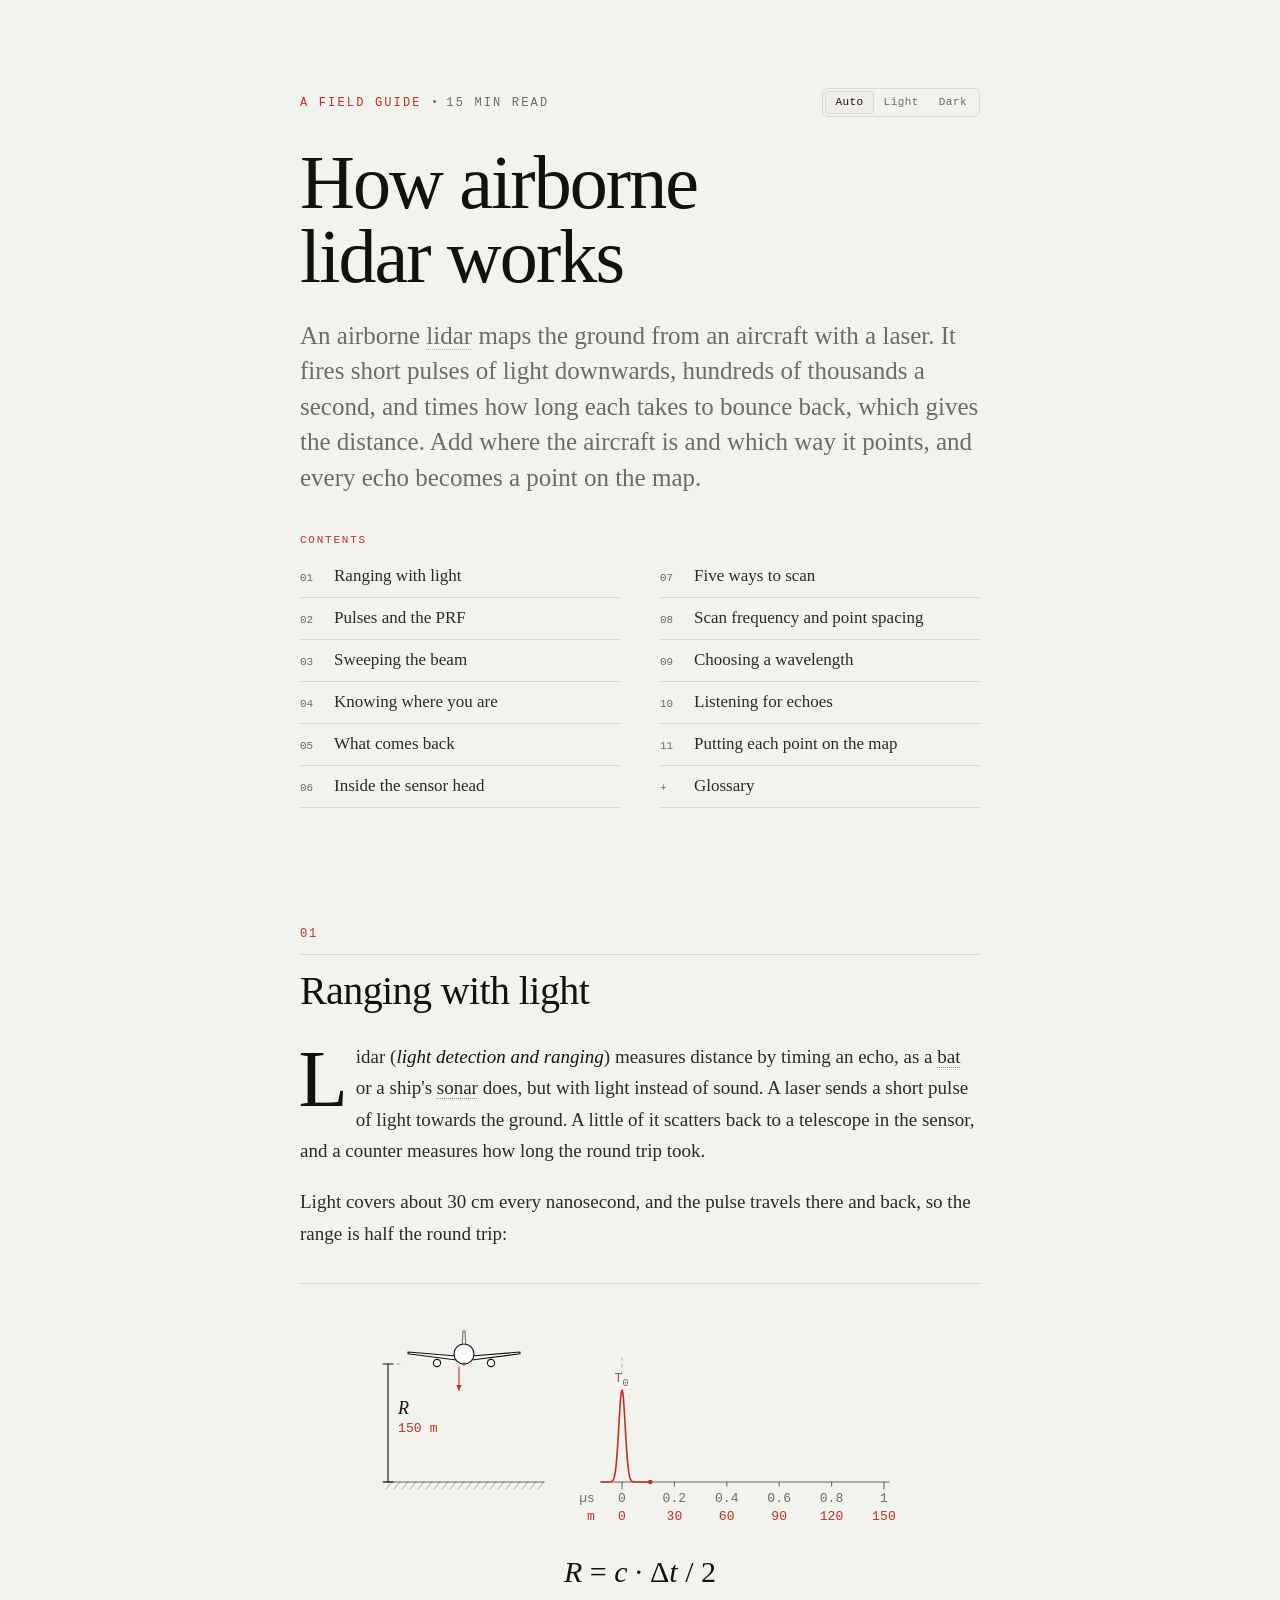
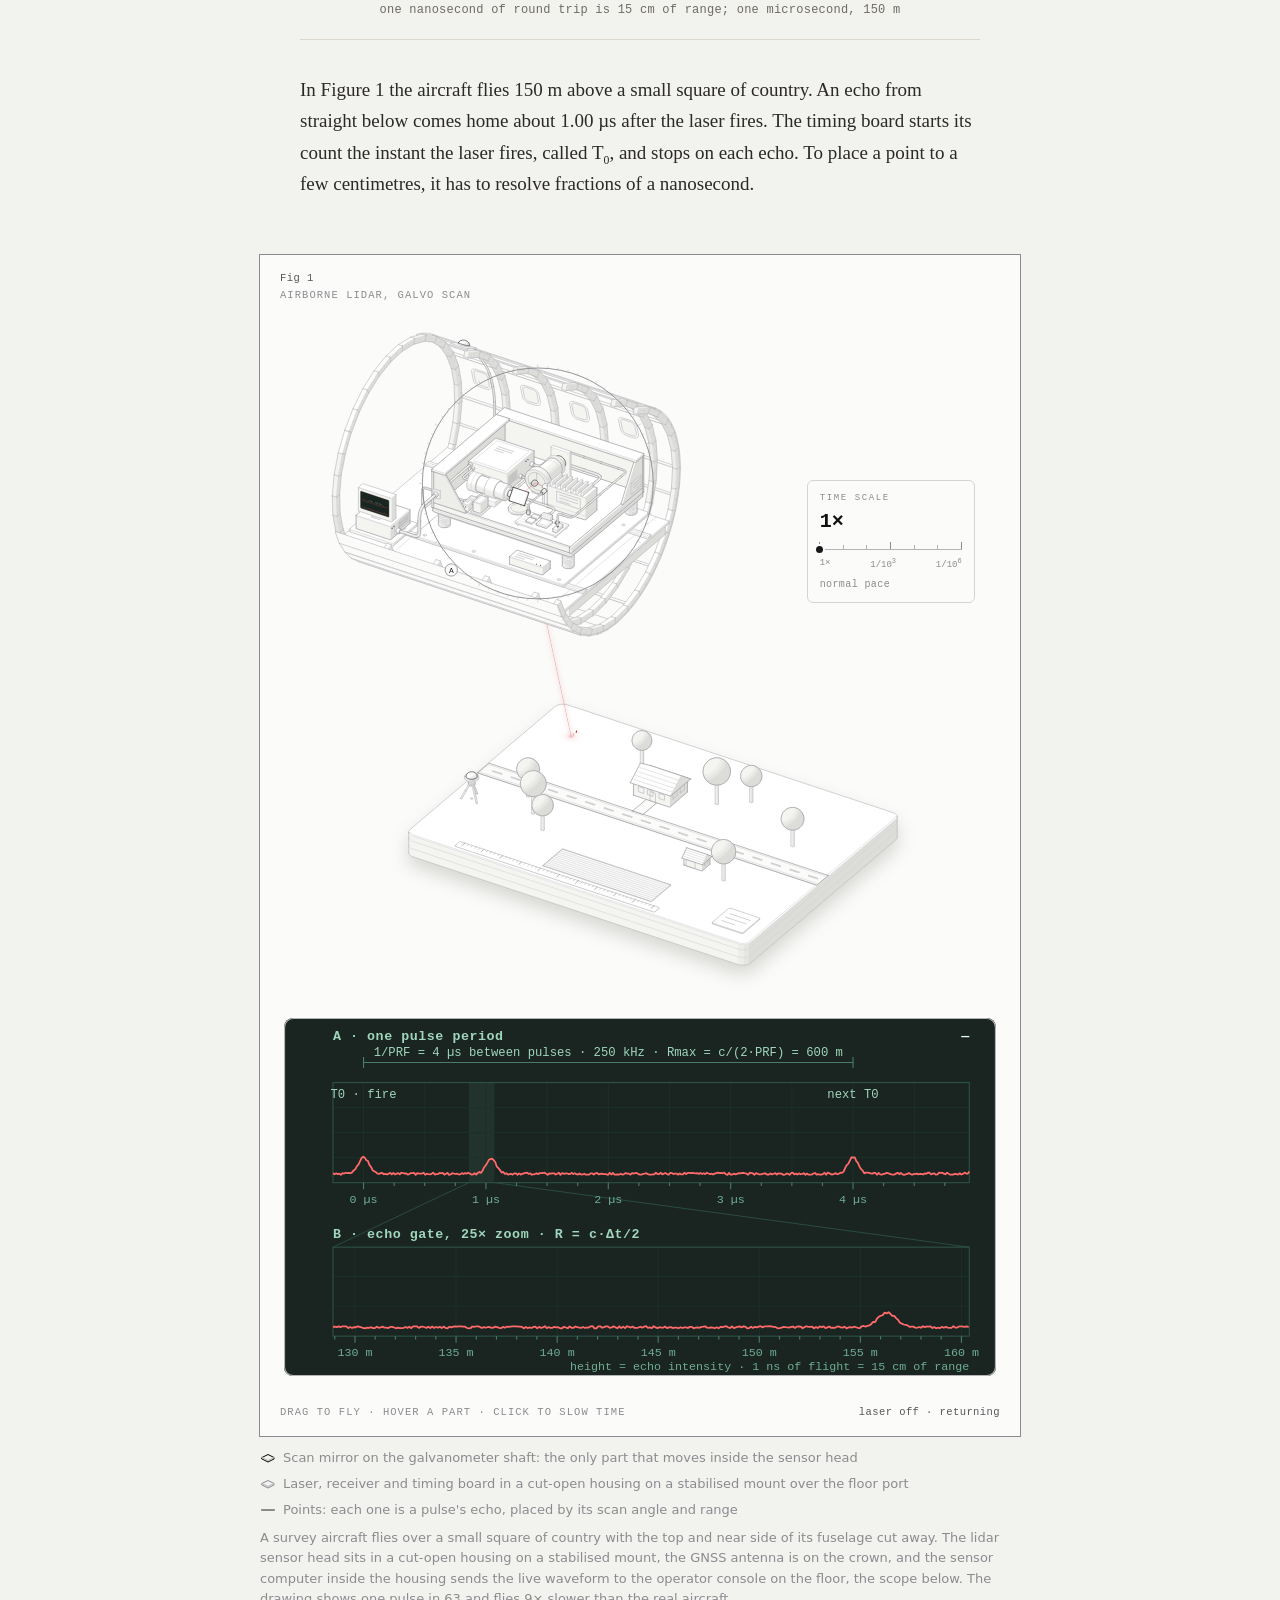
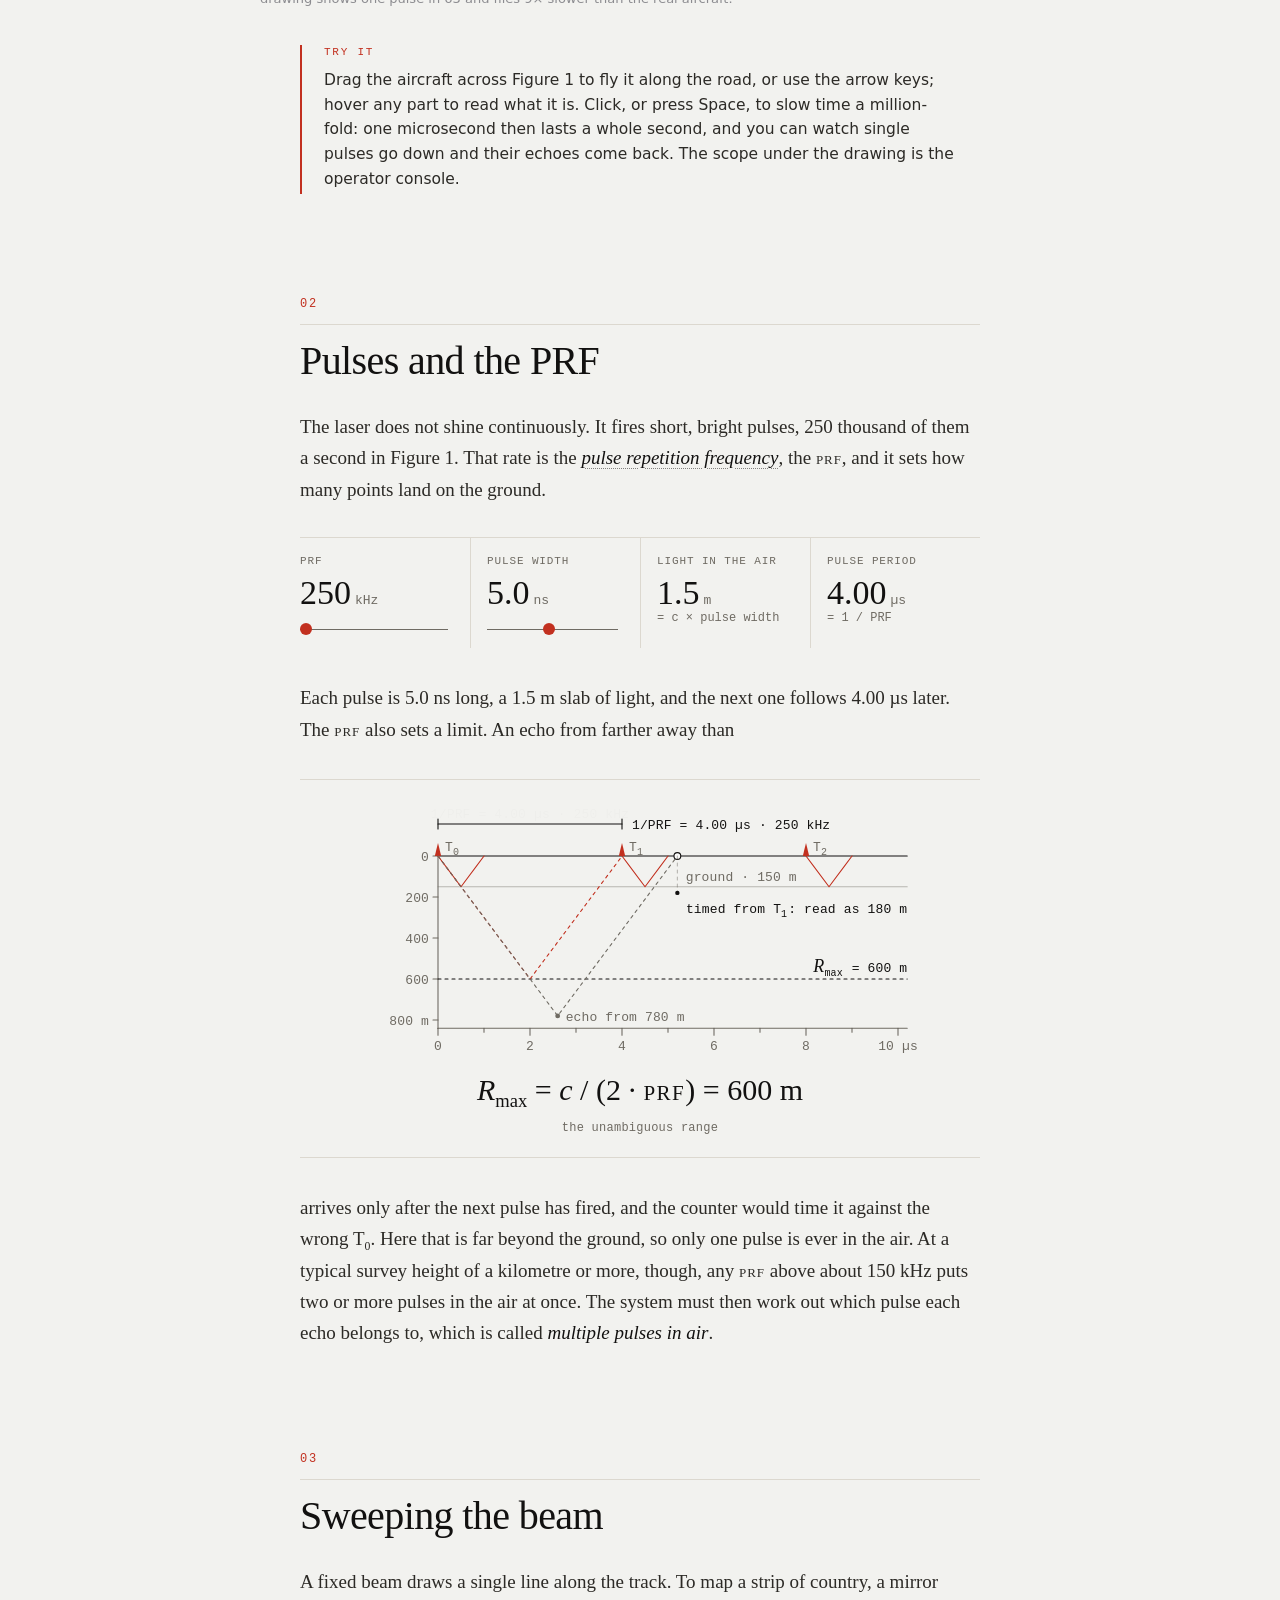
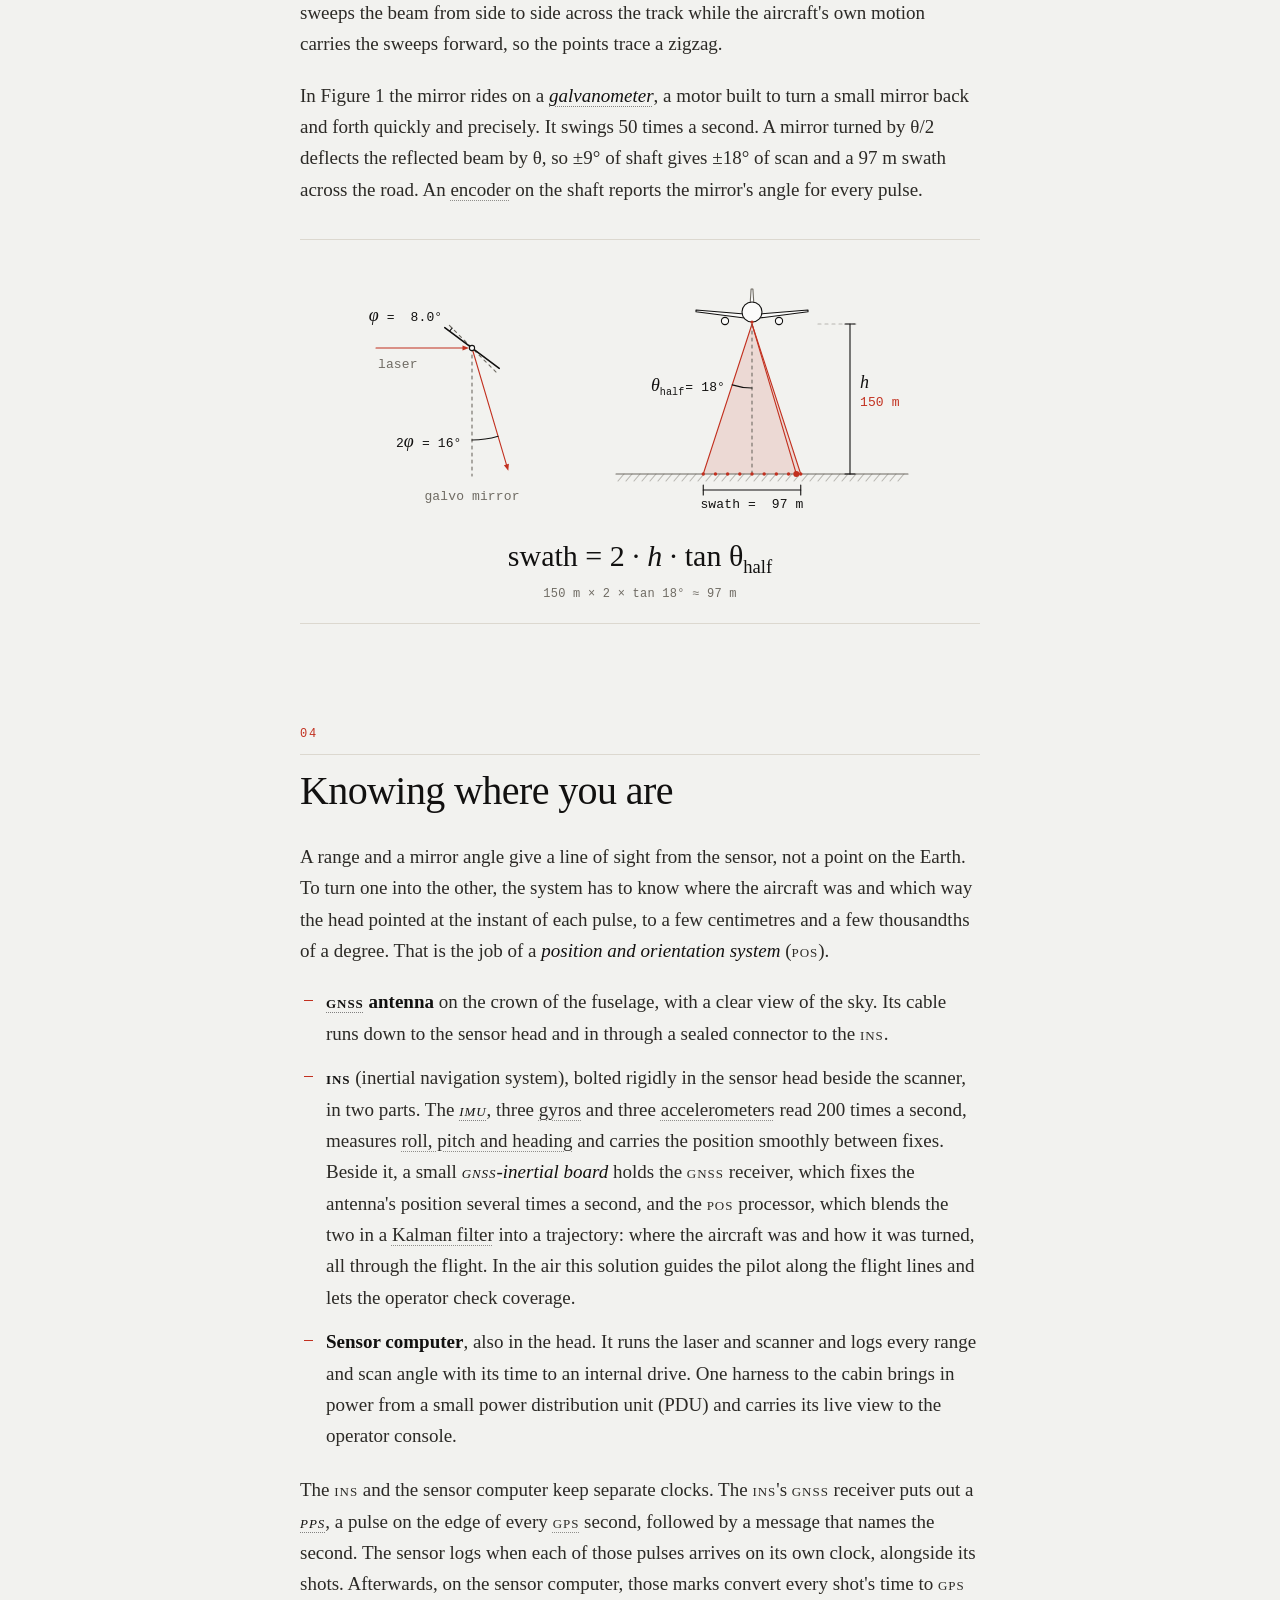
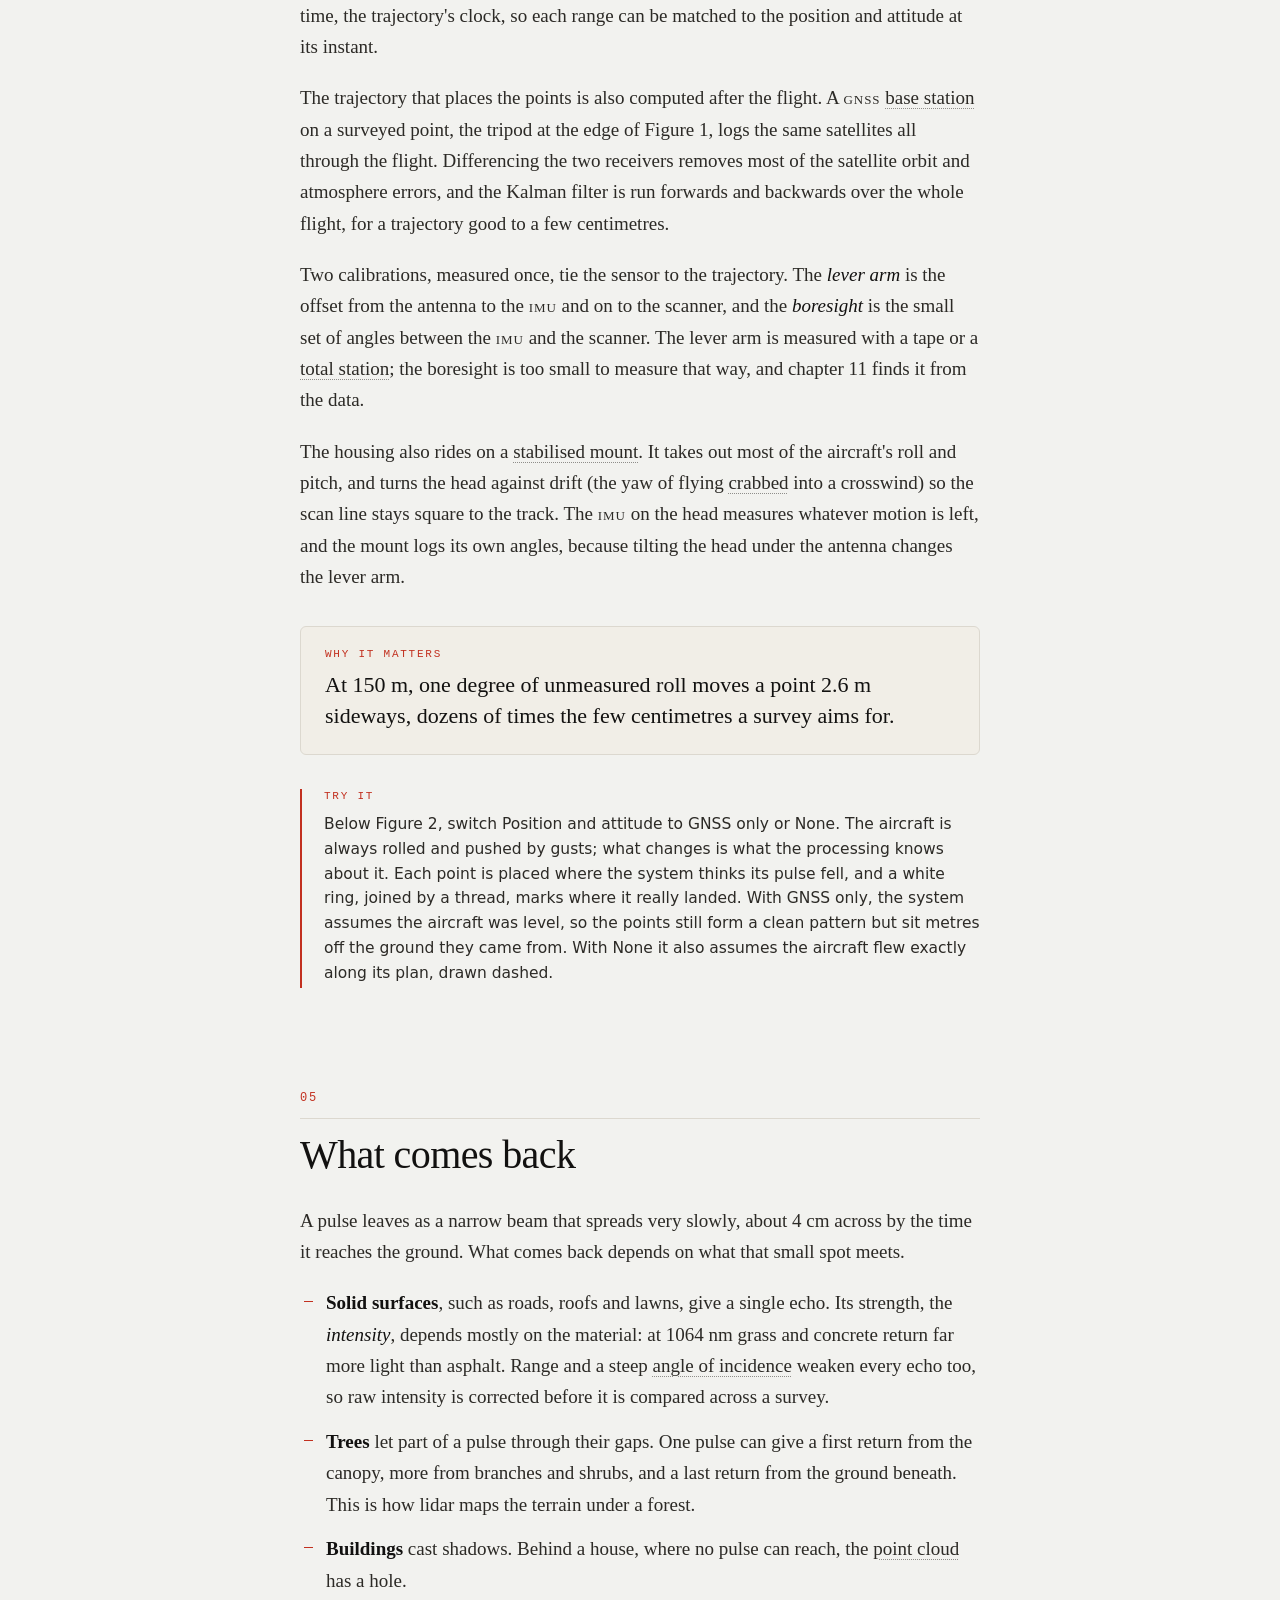
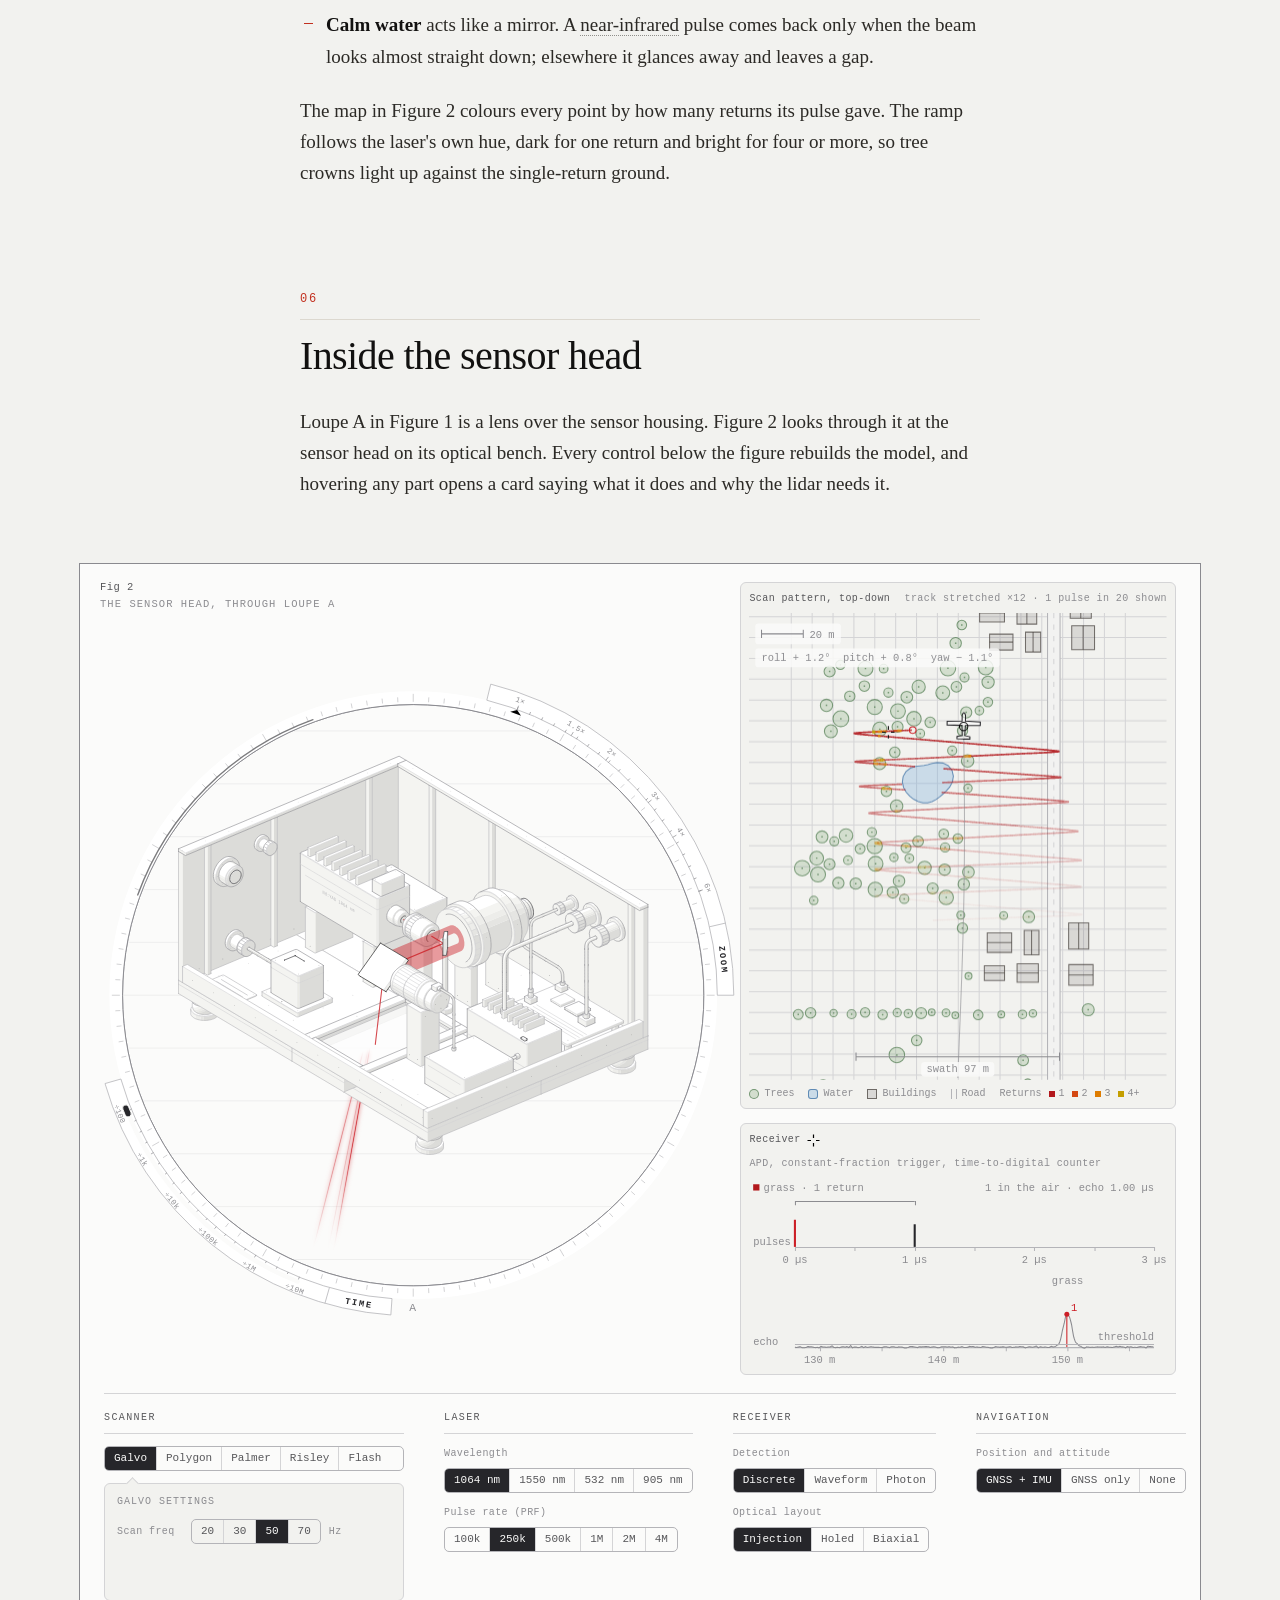
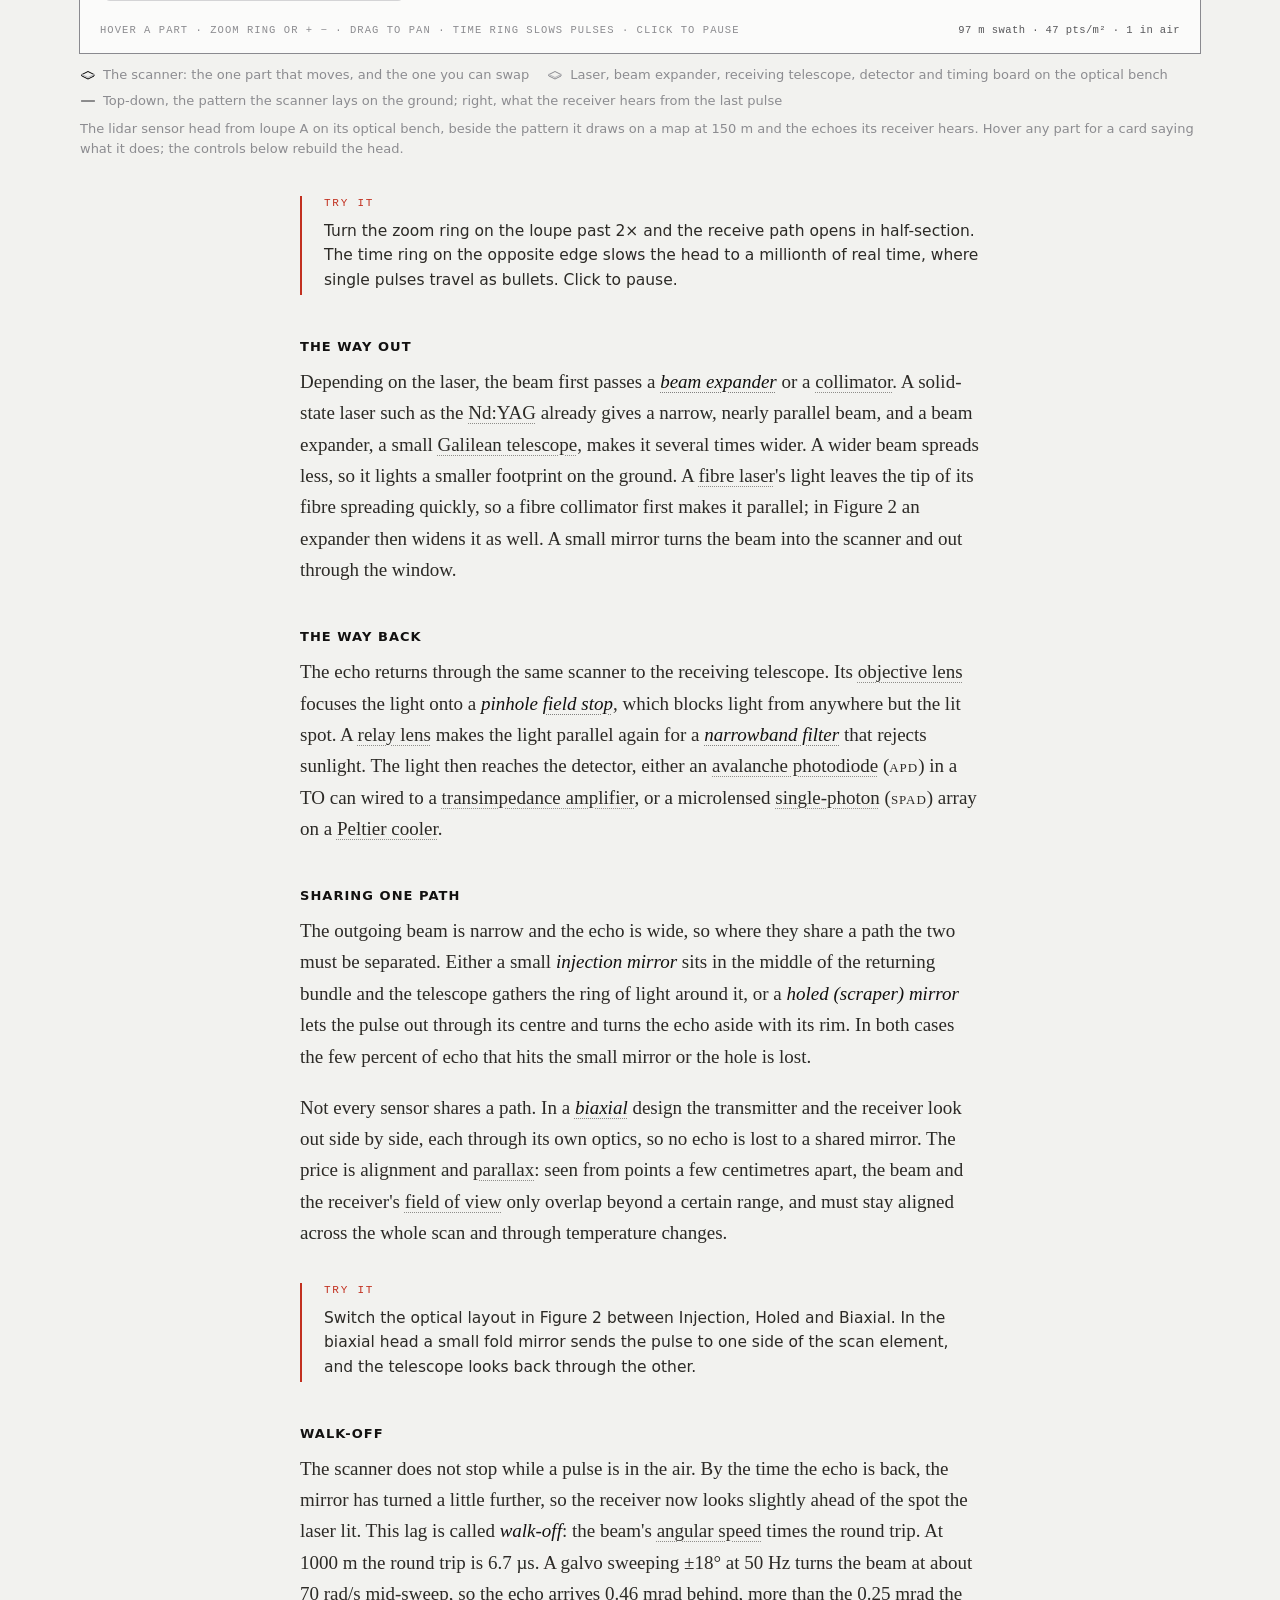
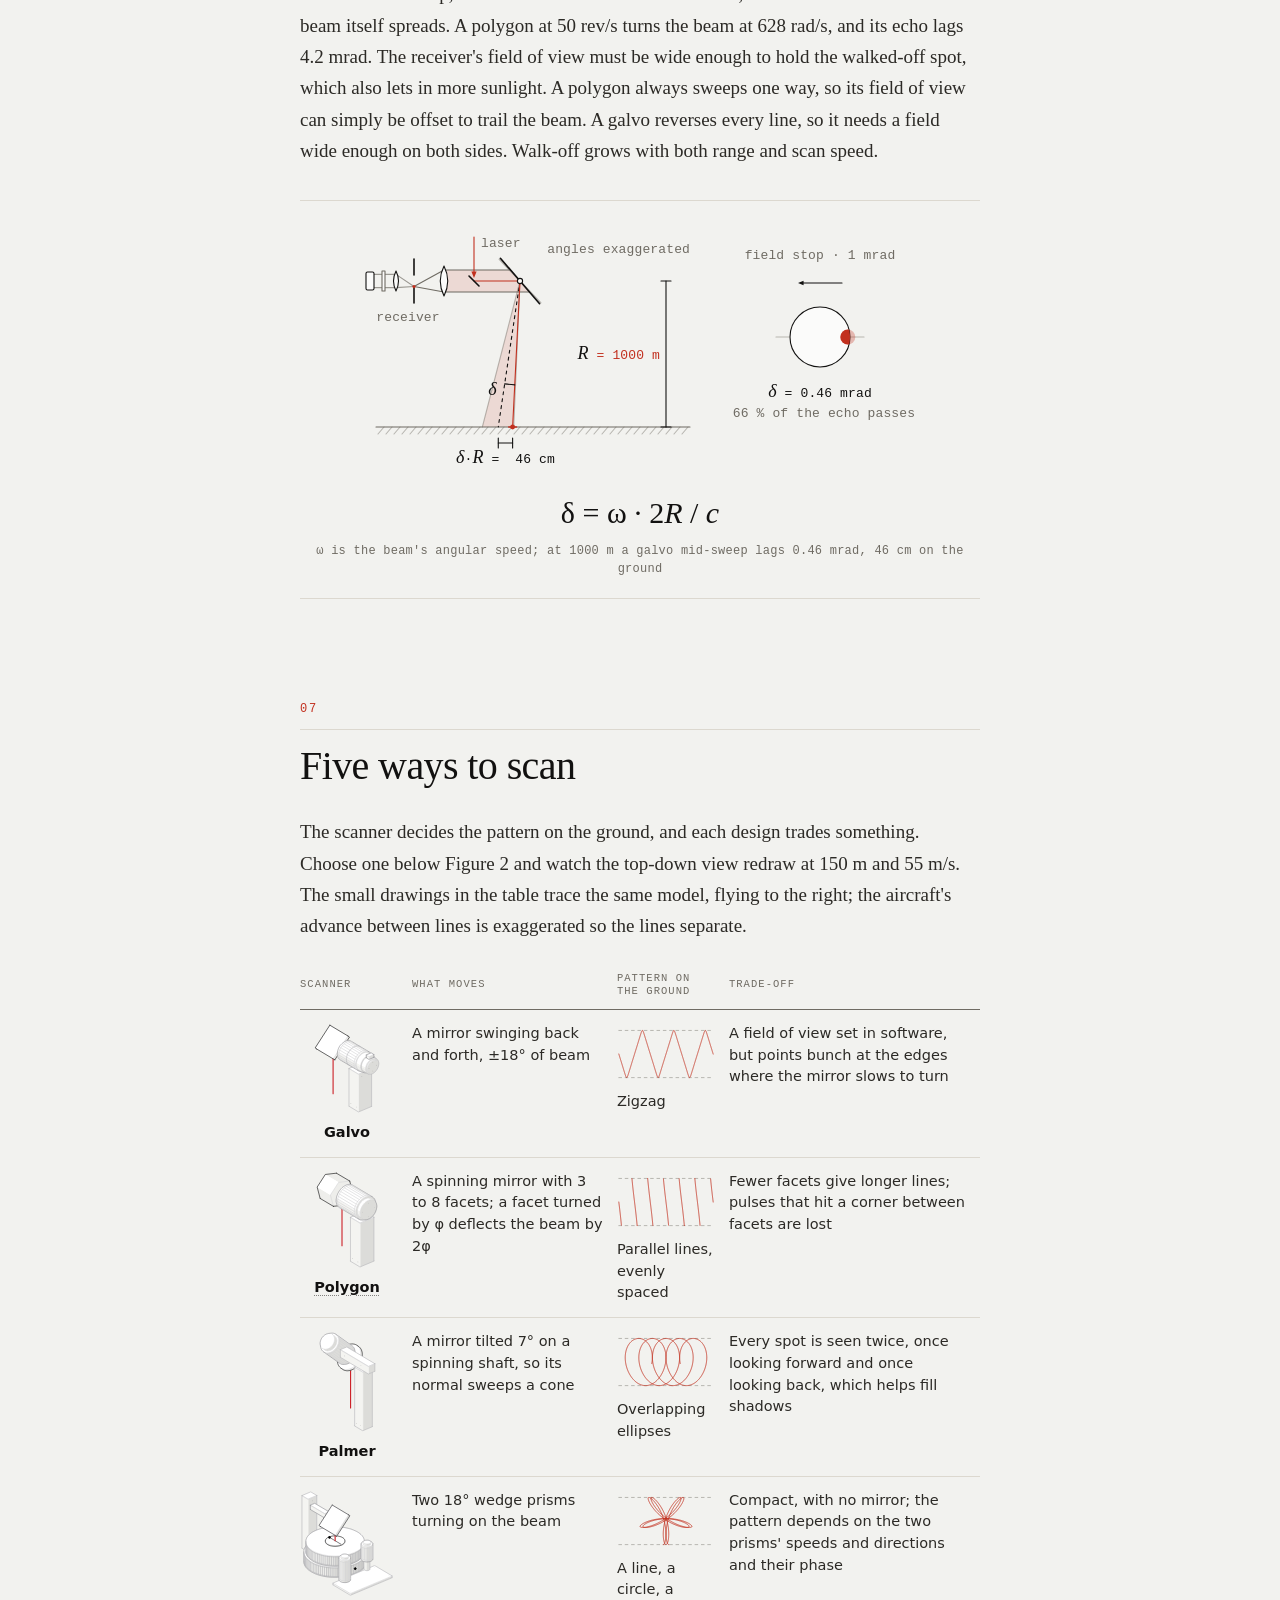
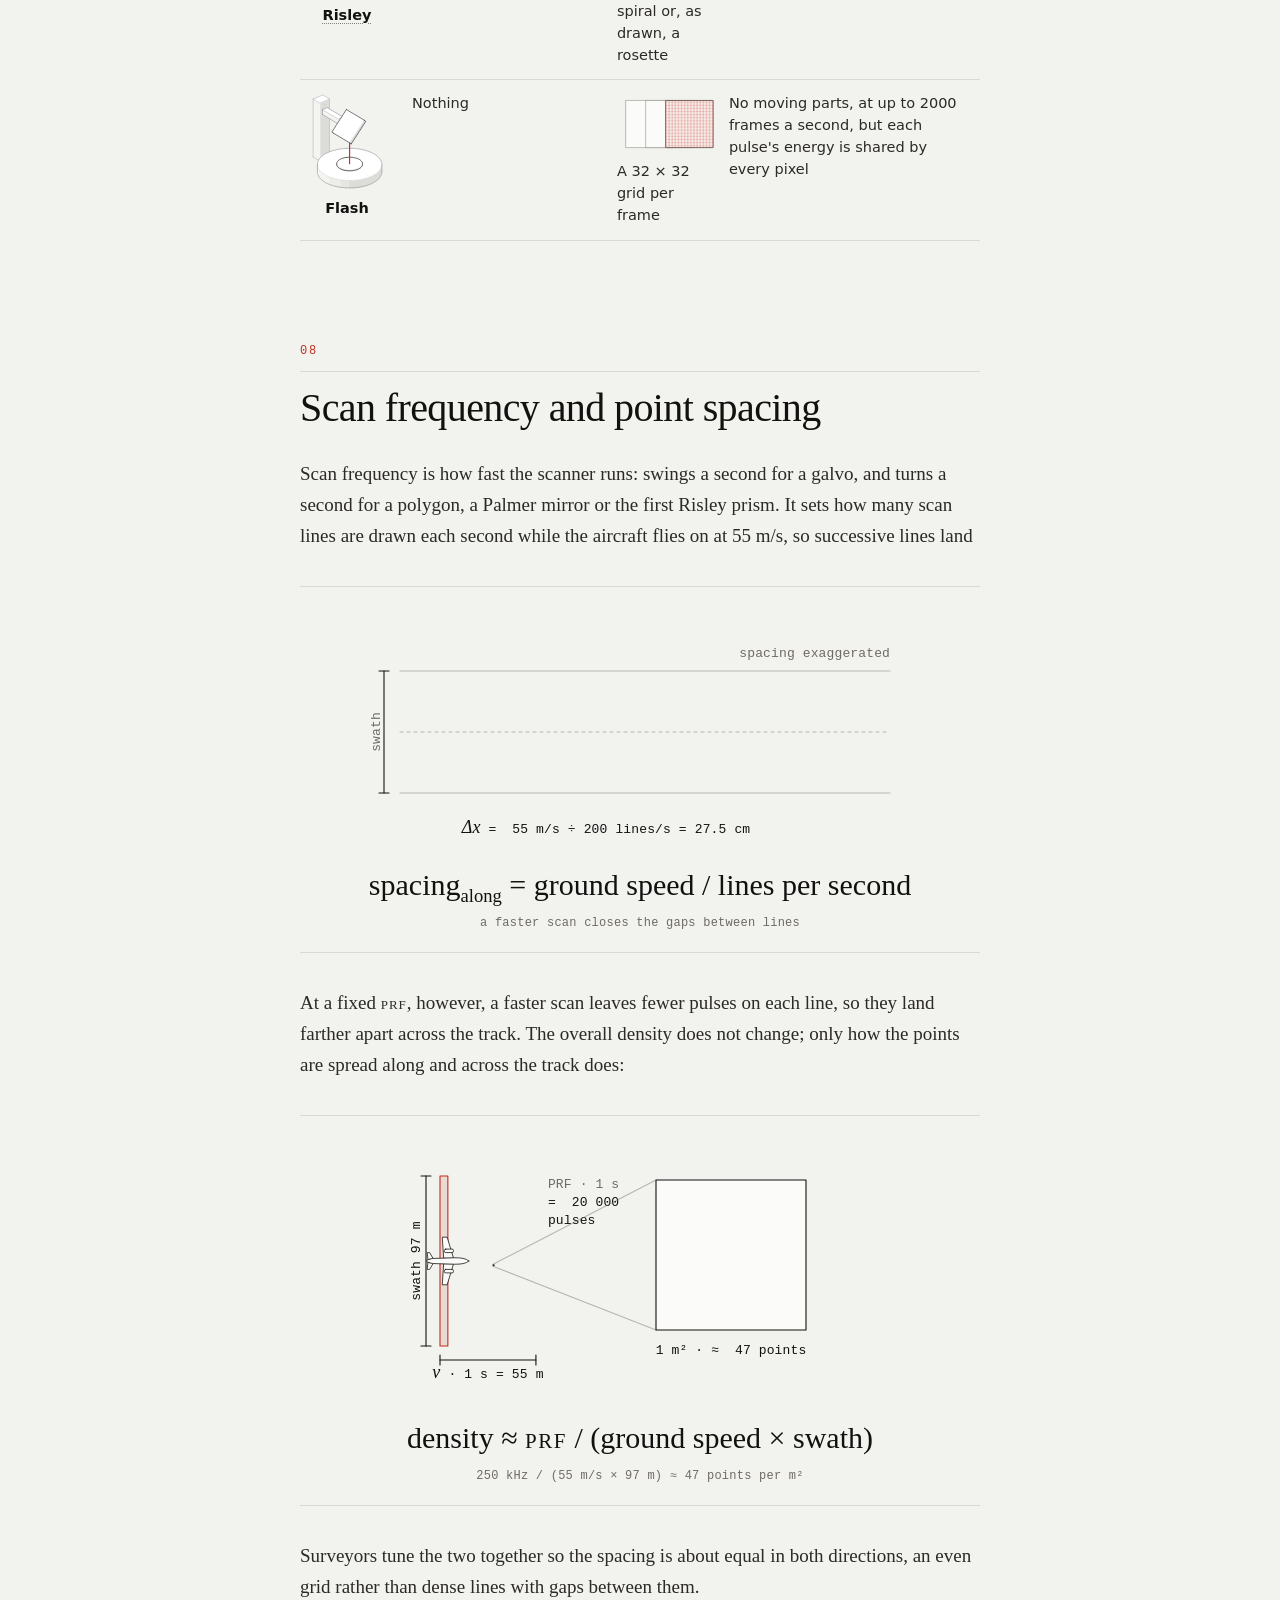
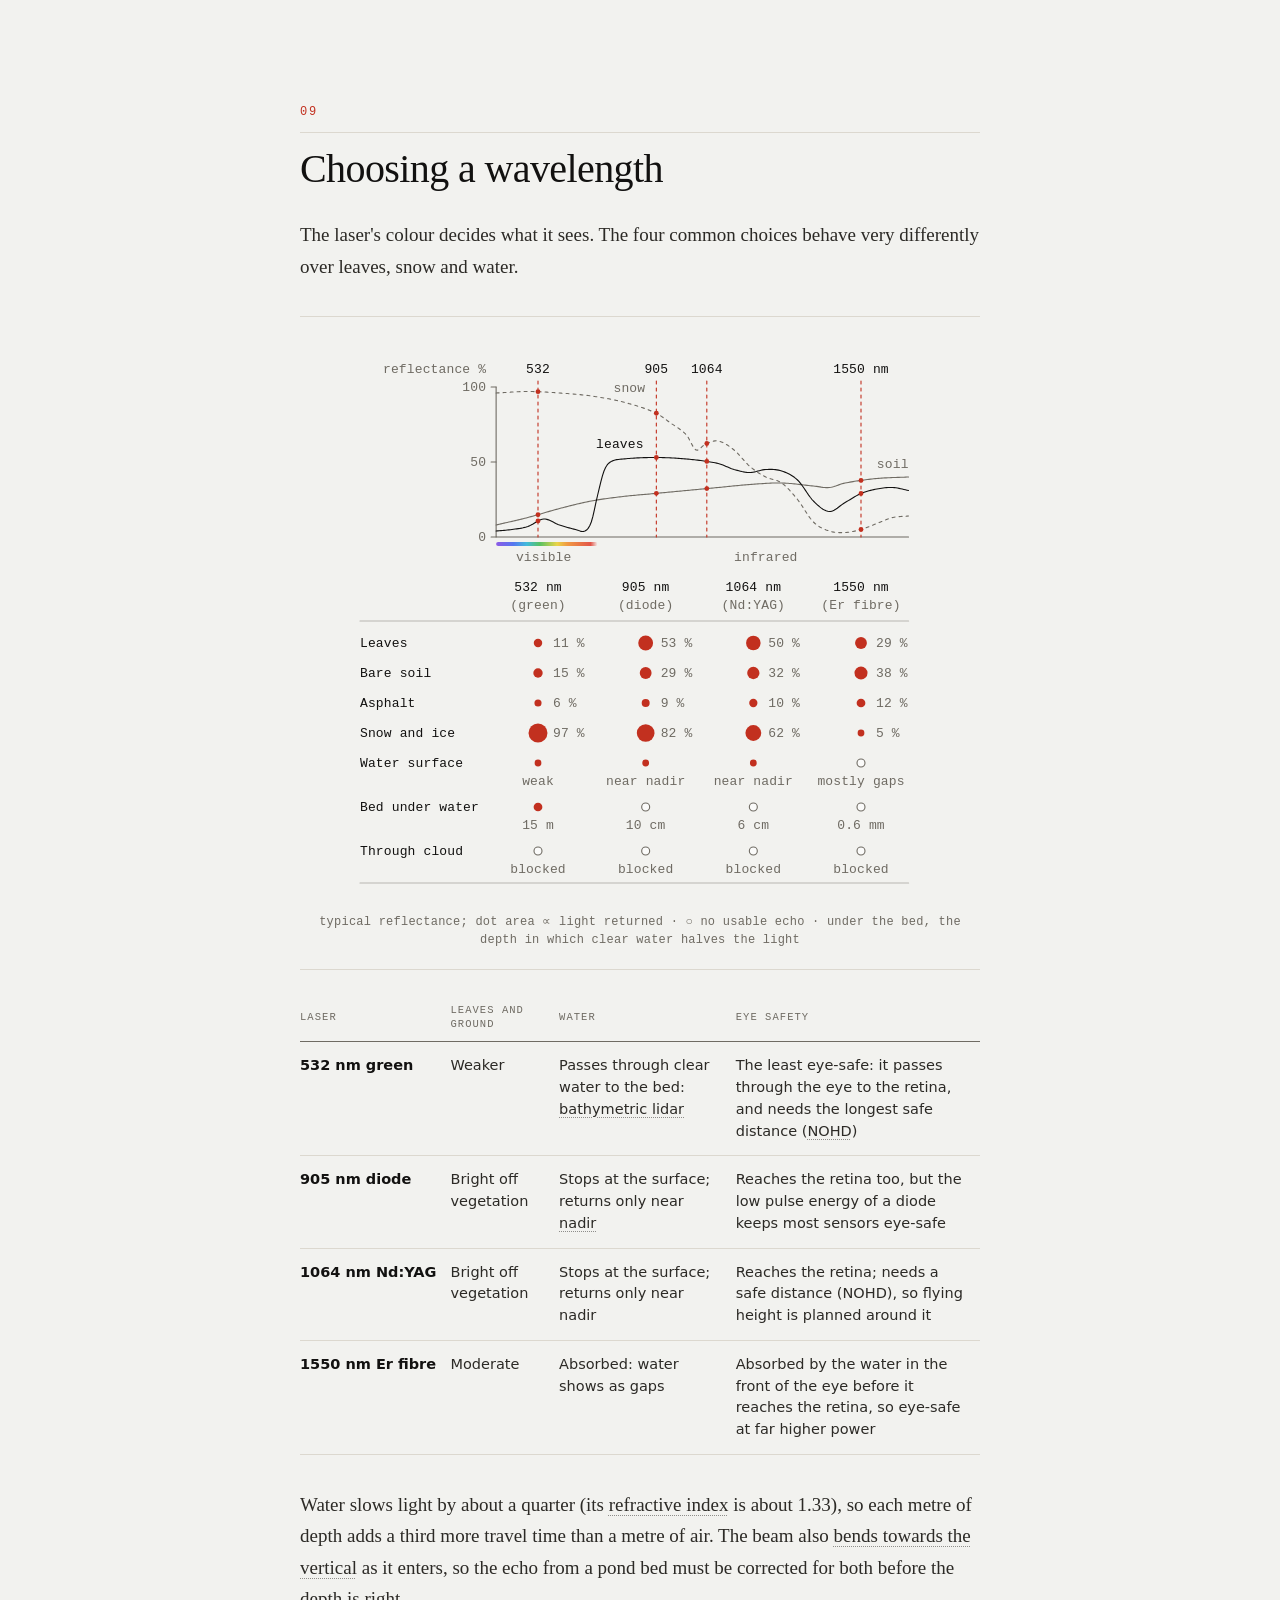
==== lidar.html @ 3643b639 "Align read time to the kicker baseline Co-authored-by: Copilot App <223556219+Copilot@users.noreply." ====
<!doctype html><html lang="en"><head><meta charset="utf-8"><meta name="viewport" content="width=device-width, initial-scale=1"><title>How airborne lidar works: a field guide</title><style>
.iso{
  --anatomy-page:#0b0b0b;--anatomy-card:#131313;--anatomy-text:#a3a3a3;--anatomy-strong:#e6e6e6;--anatomy-muted:#6e6e6e;
  --anatomy-paper:#131313;--anatomy-face:#1b1b1b;--anatomy-top:#1c1c1c;
  --anatomy-shade-0:#0f0f0f;--anatomy-shade-1:#121212;--anatomy-shade-2:#151515;--anatomy-shade-3:#181818;
  --anatomy-lit-top:#262626;--anatomy-lit-shade:#1d1d1d;
  --anatomy-hi:#d4d4d4;--anatomy-mid:#6a6a6a;--anatomy-lo:#3e3e3e;--anatomy-faint:#2a2a2a;--anatomy-lit:#ffffff;
  --anatomy-halo:#050505;--anatomy-halo-opacity:.9;--anatomy-dot:#e6e6e6;
  --anatomy-red:#ff6b6b;--anatomy-green:#6be0a0;--anatomy-blue:#6b9bff;
  --anatomy-weight:.6px;--anatomy-ease:cubic-bezier(.32,.72,0,1);
  --anatomy-mono:ui-monospace,"SF Mono",Menlo,Consolas,monospace;
  --anatomy-lift:inset 0 1px 0 0 #ffffff0a,inset 0 0 0 1px #ffffff06,0 0 0 1px #00000026,0 1px 1px -.5px #00000014,0 3px 3px -1.5px #00000014,0 6px 6px -3px #00000014,0 12px 12px -6px #00000014;
}
.iso[data-theme="light"]{
  --anatomy-page:#f2f2ef;--anatomy-card:#fbfbfa;--anatomy-text:#57575a;--anatomy-strong:#18181a;--anatomy-muted:#8c8c90;
  --anatomy-paper:#fbfbfa;--anatomy-face:#ffffff;--anatomy-top:#ffffff;
  --anatomy-shade-0:#dcdcd9;--anatomy-shade-1:#e5e5e2;--anatomy-shade-2:#ededea;--anatomy-shade-3:#f4f4f1;
  --anatomy-lit-top:#ffffff;--anatomy-lit-shade:#eeeeeb;
  --anatomy-hi:#26262a;--anatomy-mid:#8a8a8f;--anatomy-lo:#b4b4b8;--anatomy-faint:#d4d4d6;--anatomy-lit:#000000;
  --anatomy-halo:#8a8a80;--anatomy-halo-opacity:.32;--anatomy-dot:#3a3a3e;
  --anatomy-red:#e5484d;--anatomy-green:#30a46c;--anatomy-blue:#3e63dd;
  --anatomy-lift:inset 0 1px 0 0 #ffffff,0 0 0 1px #0000000f,0 1px 1px -.5px #0000000a,0 3px 3px -1.5px #0000000a,0 6px 6px -3px #0000000a,0 12px 12px -6px #0000000a;
}
.iso-svg{display:block;width:100%;height:auto;overflow:visible}
.iso-svg path,.iso-svg circle{vector-effect:non-scaling-stroke}
.iso-fill{fill:var(--anatomy-paper);stroke:none}
.iso-solid[data-lit]>.iso-fill{fill:var(--anatomy-face)}
.iso-shade,.iso-top{stroke:none}
.iso-shade[data-shade="0"]{fill:var(--anatomy-shade-0)}
.iso-shade[data-shade="1"]{fill:var(--anatomy-shade-1)}
.iso-shade[data-shade="2"]{fill:var(--anatomy-shade-2)}
.iso-shade[data-shade="3"]{fill:var(--anatomy-shade-3)}
.iso-top{fill:var(--anatomy-top)}
.iso-solid[data-lit]>.iso-top{fill:var(--anatomy-lit-top)}
.iso-solid[data-lit]>.iso-shade{fill:var(--anatomy-lit-shade)}
.iso-solid[data-seamless]>.iso-shade,.iso-solid[data-seamless]>.iso-top{stroke-width:.4;stroke-linejoin:round}
.iso-solid[data-seamless]>.iso-shade[data-shade="0"]{stroke:var(--anatomy-shade-0)}
.iso-solid[data-seamless]>.iso-shade[data-shade="1"]{stroke:var(--anatomy-shade-1)}
.iso-solid[data-seamless]>.iso-shade[data-shade="2"]{stroke:var(--anatomy-shade-2)}
.iso-solid[data-seamless]>.iso-shade[data-shade="3"]{stroke:var(--anatomy-shade-3)}
.iso-solid[data-seamless]>.iso-top{stroke:var(--anatomy-top)}
.iso-solid[data-seamless][data-lit]>.iso-top{stroke:var(--anatomy-lit-top)}
.iso-solid[data-seamless][data-lit]>.iso-shade{stroke:var(--anatomy-lit-shade)}
.iso-solid[data-lit]>.iso-edge{stroke:var(--anatomy-lit)}
.iso-halo{fill:var(--anatomy-halo);stroke:none;filter:blur(9px);opacity:var(--anatomy-halo-opacity);transform:translateY(3px)}
.iso-line{fill:none;stroke:var(--anatomy-lo);stroke-width:var(--anatomy-weight);stroke-linecap:round;stroke-linejoin:round}
.iso-line[data-tone="hi"]{stroke:var(--anatomy-hi)}
.iso-line[data-tone="mid"]{stroke:var(--anatomy-mid)}
.iso-line[data-tone="lo"]{stroke:var(--anatomy-lo)}
.iso-line[data-tone="faint"]{stroke:var(--anatomy-faint)}
.iso-line[data-tone="lit"]{stroke:var(--anatomy-lit)}
.iso-line[data-tone="red"]{stroke:var(--anatomy-red)}
.iso-line[data-tone="green"]{stroke:var(--anatomy-green)}
.iso-line[data-tone="blue"]{stroke:var(--anatomy-blue)}
.iso-line[data-dotted]{stroke-dasharray:.01 3.5;stroke-width:1}
.iso-line[data-dashed]{stroke-dasharray:3 3}
.iso-line[data-flow]{stroke-dasharray:2 6}
.iso-wire-end{fill:var(--anatomy-paper);stroke:var(--anatomy-lo);stroke-width:var(--anatomy-weight)}
.iso-wire[data-tone="hi"] .iso-wire-end{stroke:var(--anatomy-hi)}
.iso-wire[data-tone="mid"] .iso-wire-end{stroke:var(--anatomy-mid)}
.iso-wire[data-tone="faint"] .iso-wire-end{stroke:var(--anatomy-faint)}
.iso-wire[data-tone="lit"] .iso-wire-end{stroke:var(--anatomy-lit)}
.iso-dots circle{fill:var(--anatomy-dot);stroke:none;opacity:.32}
.iso-dots[data-tone="hi"] circle{opacity:.85}
.iso-dots[data-tone="mid"] circle{opacity:.45}
.iso-dots[data-tone="lo"] circle{opacity:.22}
.iso-dots[data-tone="faint"] circle{opacity:.12}
.iso-face-text{fill:var(--anatomy-mid);font-family:var(--anatomy-mono);letter-spacing:.04em}
.iso-face-text[data-tone="hi"]{fill:var(--anatomy-hi)}
.iso-face-text[data-tone="lo"]{fill:var(--anatomy-lo)}
.iso-face-text[data-tone="faint"]{fill:var(--anatomy-faint)}
.tb-body{fill:var(--anatomy-shade-2);stroke:none}
.tb-shine{fill:var(--anatomy-top);stroke:none}
.tb-shade{fill:var(--anatomy-shade-0);stroke:none}
.tb-ring{fill:none;stroke:var(--anatomy-lo);stroke-width:.45;stroke-linecap:butt;stroke-linejoin:round}
.tb-ring[data-tone="mid"]{stroke:var(--anatomy-mid)}
.tb-ring[data-tone="faint"]{stroke:var(--anatomy-faint)}
.tb-ring[data-tone="hi"]{stroke:var(--anatomy-hi)}
@keyframes iso-flow{to{stroke-dashoffset:-32}}
@keyframes iso-pulse{0%,100%{opacity:.18}12%{opacity:1}40%{opacity:.18}}
.iso-line[data-flow]{animation:iso-flow 1600ms linear infinite}
.iso-dots circle[data-pulse]{animation:iso-pulse 1600ms steps(1,end) infinite;animation-delay:var(--pulse-at,0ms)}
.iso-figure{margin:32px 0 36px}
.iso-plate{position:relative;padding:52px 24px;border-radius:0;background:var(--anatomy-card);box-shadow:0 0 0 1px var(--anatomy-mid);--anatomy-paper:var(--anatomy-card)}
.iso-plate-corners{position:absolute;inset:18px 20px;pointer-events:none}
.iso-plate-corner{position:absolute;color:var(--anatomy-muted);font-family:var(--anatomy-mono);font-size:10.5px;line-height:1;letter-spacing:.04em;white-space:nowrap}
.iso-plate-corner[data-corner="fig"]{top:0;left:0;color:var(--anatomy-text)}
.iso-plate-corner[data-corner="title"]{top:0;right:0;text-transform:uppercase;letter-spacing:.1em}
.iso-plate-corner[data-corner="hint"]{bottom:0;left:0;text-transform:uppercase;letter-spacing:.1em}
.iso-plate-corner[data-corner="readout"]{right:0;bottom:0;color:var(--anatomy-text);font-variant-numeric:tabular-nums}
.iso-plate .iso-svg{margin:0 auto}
.iso-legend{display:grid;gap:8px;margin-top:12px;color:var(--anatomy-muted);font-size:13px;line-height:1.55}
.iso-keys{display:flex;flex-wrap:wrap;gap:6px 18px}
.iso-key{display:inline-flex;align-items:center;gap:7px}
.iso-swatch{width:16px;height:10px;flex:none;overflow:visible}
.iso-swatch path{fill:none;stroke:var(--anatomy-hi);stroke-width:1;vector-effect:non-scaling-stroke;stroke-linejoin:round;stroke-linecap:round}
.iso-swatch[data-mark="raised"] path,.iso-swatch[data-mark="flat"] path{stroke:var(--anatomy-mid)}
.iso-swatch[data-mark="lit"] path{stroke:var(--anatomy-lit)}
.iso-swatch[data-mark="dim"] path{stroke:var(--anatomy-lo)}
.iso-swatch[data-mark="dotted"] path{stroke-dasharray:.01 3;stroke-width:1.4}
.iso-swatch[data-mark="dashed"] path{stroke-dasharray:3 2.5}
.iso-swatch[data-mark="red"] path{stroke:var(--anatomy-red)}
.iso-swatch[data-mark="green"] path{stroke:var(--anatomy-green)}
.iso-swatch[data-mark="blue"] path{stroke:var(--anatomy-blue)}
.iso-swatch-crease{stroke:var(--anatomy-lo)!important}
@media (max-width:560px){.iso-plate{padding:48px 12px 70px}.iso-plate-corner[data-corner="hint"]{bottom:18px}}
@media (prefers-reduced-motion:reduce){.iso-line[data-flow],.iso-dots circle[data-pulse]{animation:none}}

*{box-sizing:border-box}
html{color-scheme:dark}
body[data-theme="light"]{color-scheme:light}
body{margin:0;background:var(--anatomy-page);color:var(--anatomy-text);font:14px/1.6 ui-sans-serif,system-ui,-apple-system,"Segoe UI",sans-serif;-webkit-font-smoothing:antialiased}
.iso-page{width:min(1120px,100% - 32px);margin:64px auto 96px}
</style></head><body class="iso" data-theme="dark"><main class="iso-page"><script>(()=>{const K="lidar-theme",q=new URLSearchParams(location.search).get("theme"),m=matchMedia("(prefers-color-scheme: light)"),pref=()=>{try{const s=localStorage.getItem(K);return s==="light"||s==="dark"?s:"auto"}catch{return"auto"}},p=pref(),b=document.body;b.dataset.themePref=p;b.dataset.theme=q==="light"||q==="dark"?q:p!=="auto"?p:m.matches?"light":"dark";if(!q)m.addEventListener("change",()=>{if(pref()==="auto")location.reload()})})()</script><style>.ln .iso-plate {
  overflow: hidden;
}

/* the title reads under the figure number, not across the card from it */
.iso .iso-plate-corner[data-corner="title"] {
  top: 17px;
  right: auto;
  left: 0;
}

.ln-stage {
  position: relative;
  touch-action: pan-y;
  -webkit-tap-highlight-color: transparent;
  user-select: none;
  -webkit-user-select: none;
  cursor: grab;
}

.ln-stage.ln-held {
  cursor: grabbing;
}

.ln-stage:focus-visible {
  outline: 1px solid var(--anatomy-muted);
  outline-offset: 6px;
}

.ln-stage > svg,
.ln-stage > canvas {
  display: block;
  width: 100%;
  height: auto;
}

.ln-stage > .ln-layer {
  position: absolute;
  inset: 0;
  height: 100% !important;
  pointer-events: none;
}

.iso:not([data-theme="light"]) .ln-gl {
  mix-blend-mode: screen;
}

.ln-stage[data-gl] .ln-fallback {
  display: none;
}

.ln-fallback circle {
  fill: var(--anatomy-red);
}

.ln-said {
  position: absolute;
  width: 1px;
  height: 1px;
  overflow: hidden;
  clip-path: inset(50%);
  white-space: nowrap;
}

.ln-beam {
  stroke: var(--anatomy-red);
  stroke-width: 1.1;
}

.ln-glass {
  fill: var(--anatomy-shade-3);
}

.ln-screen {
  fill: #0d1512;
}

.ln-screen-rim {
  fill: none;
  stroke: var(--anatomy-line-lo, currentColor);
  stroke-width: 0.25;
}

.ln-grid {
  fill: none;
  stroke: #1f3a30;
  stroke-width: 0.12;
}

.ln-gate {
  fill: none;
  stroke: #4a7d68;
  stroke-width: 0.14;
}

.ln-trace {
  fill: none;
  stroke: #ff6b6b;
  stroke-width: 0.22;
  stroke-linejoin: round;
}

.ln-text {
  fill: #9fd6bd;
  font: 600 1.5px ui-monospace, "SF Mono", Menlo, Consolas, monospace;
}

.iso[data-theme="light"] .ln-screen {
  fill: #1a2420;
}

@media (max-width: 560px) {
  .ln .iso-plate {
    padding: 48px 6px 70px;
  }

  .ln-stage {
    width: 112%;
    margin: -6% -6% -2%;
  }
}

.ln-spot circle {
  fill: var(--anatomy-red);
}


.ln-text-sm {
  font-size: 1.2px;
  fill: #6fae93;
}

.ln-cursor {
  fill: #ffd2c8;
}

.ln-big {
  margin: 18px 0 8px;
}

.ln-big-svg {
  display: block;
  width: 100%;
  height: auto;
}

.ln-big-rim {
  fill: none;
  stroke: var(--anatomy-lo);
  stroke-width: 1;
}

.ln-big-grid {
  fill: none;
  stroke: #1c3329;
  stroke-width: 0.8;
}

.ln-big-frame {
  fill: none;
  stroke: #2c5243;
  stroke-width: 1;
}

.ln-big-gate {
  fill: #4a7d68;
  opacity: 0.16;
}

.ln-big-zoom {
  fill: none;
  stroke: #2c5243;
  stroke-width: 0.8;
}

.ln-big-tick {
  fill: none;
  stroke: #4a7d68;
  stroke-width: 1;
}

.ln-big-mark {
  fill: none;
  stroke: #9fd6bd;
  stroke-width: 0.8;
  opacity: 0.6;
}

.ln-big-dot {
  fill: #9fd6bd;
}

.ln-big-trace {
  fill: none;
  stroke: #ff6b6b;
  stroke-width: 1.6;
  stroke-linejoin: round;
}

.ln-big-svg text {
  font-family: ui-monospace, "SF Mono", Menlo, Consolas, monospace;
}

.ln-big-title {
  fill: #9fd6bd;
  font-size: 12px;
  font-weight: 600;
  letter-spacing: 0.04em;
}

.ln-big-live {
  fill: #e6fff3;
  font-size: 12px;
  font-weight: 600;
}

.ln-big-note {
  fill: #9fd6bd;
  font-size: 11px;
}

.ln-big-axis {
  fill: #6fae93;
  font-size: 10.5px;
}

@media (max-width: 560px) {
  .ln-big {
    margin: 10px -2px 4px;
  }
}

/* ---------------------------------------------------------------- Fig 2: the head through the loupe */
.ln > .iso-figure:first-of-type {
  max-width: 760px;
  margin-inline: auto;
}

.hd {
  --hd-ir: #ff4d3d;
  --hd-green: #4dff73;
  --hd-r1: #e2342c;
  --hd-r2: #f46c2a;
  --hd-r3: #faa430;
  --hd-r4: #ffe254;
}

.iso[data-theme="light"] .hd {
  --hd-ir: #cc1f26;
  --hd-green: #0d8038;
  --hd-r1: #b2181c;
  --hd-r2: #d44812;
  --hd-r3: #de7c00;
  --hd-r4: #c49e00;
}

.hd-layout {
  display: grid;
  grid-template-columns: minmax(0, 1.42fr) minmax(0, 1fr);
  gap: 18px;
  align-items: start;
}

.hd-stage {
  position: relative;
  user-select: none;
  -webkit-user-select: none;
  -webkit-tap-highlight-color: transparent;
  cursor: pointer;
  border-radius: 50%;
}

.hd-stage:focus-visible {
  outline: 1px solid var(--anatomy-muted);
  outline-offset: 4px;
}

.hd-stage > svg,
.hd-stage > canvas {
  display: block;
  width: 100%;
  height: auto;
}

.hd-stage > .hd-layer {
  position: absolute;
  inset: 0;
  height: 100% !important;
  pointer-events: none;
}

.hd-stage > .hd-back {
  position: relative;
}

.iso:not([data-theme="light"]) .hd-gl {
  mix-blend-mode: screen;
}

.hd-said {
  position: absolute;
  width: 1px;
  height: 1px;
  overflow: hidden;
  clip-path: inset(50%);
  white-space: nowrap;
}

.hd-lens {
  fill: var(--anatomy-paper);
  stroke: var(--anatomy-mid);
  stroke-width: 0.9;
}

.hd-grid {
  opacity: 0.55;
}

.hd-rim {
  fill: none;
  stroke: var(--anatomy-face);
  stroke-width: 13;
}

.hd-knurl {
  fill: none;
  stroke: var(--anatomy-lo);
  stroke-width: 0.6;
  stroke-linecap: round;
}

.hd-rim-in {
  fill: none;
  stroke: var(--anatomy-mid);
  stroke-width: 0.9;
}

.hd-glint {
  fill: none;
  stroke: var(--anatomy-hi);
  stroke-width: 1.4;
  stroke-linecap: round;
  opacity: 0.6;
}

.hd-mag {
  fill: var(--anatomy-mid);
  font-family: var(--anatomy-mono);
  font-size: 11px;
  letter-spacing: 0.12em;
}

.hd-glass {
  fill: var(--anatomy-shade-3);
  fill-opacity: 0.55;
}

.hd-frost {
  fill: var(--anatomy-shade-2);
}

.hd-mark {
  fill: var(--anatomy-lit);
  stroke: var(--anatomy-lit);
}

.hd-wedge {
  fill: none;
  stroke: var(--anatomy-hi);
}

.hd-beam {
  stroke: var(--hd-ir);
  stroke-width: 1.1;
  opacity: calc(0.35 + 0.65 * var(--hd-pulse, 0));
}

.hd-stage[data-ink="green"] .hd-beam {
  stroke: var(--hd-green);
}

.hd-side {
  display: grid;
  gap: 14px;
}

.hd-panel {
  border: 1px solid var(--anatomy-faint);
  border-radius: 6px;
  padding: 8px 8px 6px;
  background: var(--anatomy-page);
}

.hd-panel-head {
  display: flex;
  justify-content: space-between;
  gap: 8px;
  flex-wrap: wrap;
  font-family: var(--anatomy-mono);
  font-size: 10px;
  letter-spacing: 0.04em;
  color: var(--anatomy-muted);
  margin-bottom: 6px;
}

.hd-panel-head > span:first-child {
  color: var(--anatomy-text);
}

.hd-rx-title {
  display: inline-flex;
  align-items: center;
  gap: 6px;
}

.hd-xhair {
  flex: none;
  fill: none;
  stroke: var(--anatomy-lit);
  stroke-width: 1.2;
}

.hd-map,
.hd-scope {
  display: block;
  width: 100%;
  height: auto;
}

.hd-controls {
  display: grid;
  grid-template-columns: 300px repeat(3, max-content);
  justify-content: space-between;
  align-items: start;
  gap: 22px 40px;
  margin-top: 18px;
  padding-top: 16px;
  border-top: 1px solid var(--anatomy-faint);
}

/* mid widths: three columns, receiver over navigation in the third */
@media (max-width: 1129px) {
  .hd-controls {
    grid-template-columns: 300px repeat(2, max-content);
  }
  .hd-controls:not(.cb-controls) {
    justify-content: start;
    column-gap: 56px;
  }
  .hd-controls:not(.cb-controls) > .hd-group:nth-child(-n + 2) {
    grid-row: span 2;
  }
  .hd-controls:not(.cb-controls) > .hd-group:nth-child(n + 3) {
    grid-column: 3;
  }
}

@media (max-width: 899px) {
  .hd-controls {
    grid-template-columns: 300px max-content;
    justify-content: start;
    column-gap: 56px;
  }
  .hd-controls:not(.cb-controls) > .hd-group:nth-child(n) {
    grid-row: auto;
    grid-column: auto;
  }
}

.hd-group {
  display: grid;
  gap: 12px;
  align-content: start;
  min-width: 0;
}

.hd-group-title {
  padding-bottom: 7px;
  border-bottom: 1px solid var(--anatomy-faint);
  font-family: var(--anatomy-mono);
  font-size: 10px;
  letter-spacing: 0.14em;
  text-transform: uppercase;
  color: var(--anatomy-text);
}

.hd-field {
  display: grid;
  gap: 6px;
  justify-items: start;
}

.hd-field-label,
.hd-sub-title,
.hd-unit {
  font-family: var(--anatomy-mono);
  font-size: 10px;
  letter-spacing: 0.04em;
  color: var(--anatomy-muted);
  white-space: nowrap;
}
.hd-phase ~ .hd-unit {
  flex: 0 0 5.5ch;
}
.hd-sub {
  position: relative;
  display: grid;
  gap: 9px;
  align-content: start;
  min-height: 118px;
  padding: 10px 12px 12px;
  border: 1px solid var(--anatomy-faint);
  border-radius: 6px;
  background: var(--anatomy-page);
}

.hd-sub::before {
  content: "";
  position: absolute;
  top: -5px;
  left: var(--notch, 28px);
  width: 8px;
  height: 8px;
  margin-left: -4px;
  transform: rotate(45deg);
  border-left: 1px solid var(--anatomy-faint);
  border-top: 1px solid var(--anatomy-faint);
  background: var(--anatomy-page);
  transition: left 0.25s ease;
}

.hd-sub-title {
  text-transform: uppercase;
  letter-spacing: 0.1em;
}

.hd-sub-note {
  max-width: 260px;
  font-size: 12px;
  line-height: 1.45;
  color: var(--anatomy-muted);
}

.hd-row {
  display: flex;
  align-items: center;
  gap: 8px;
  min-width: 0;
}

.hd-row[hidden] {
  display: none;
}

.hd-row-label {
  flex: 0 0 66px;
  font-family: var(--anatomy-mono);
  font-size: 10px;
  letter-spacing: 0.04em;
  color: var(--anatomy-muted);
}

/* paused: a clear badge at the top of the loupe */
.hd-paused {
  position: absolute;
  left: 50%;
  top: 2.5%;
  z-index: 4;
  display: none;
  flex-direction: column;
  align-items: center;
  gap: 4px;
  padding: 8px 16px 7px;
  transform: translateX(-50%);
  border: 1px solid var(--anatomy-hi);
  border-radius: 6px;
  background: var(--anatomy-card);
  box-shadow: 0 0 0 4px var(--anatomy-card);
  color: var(--anatomy-strong);
  font-family: var(--anatomy-mono);
  white-space: nowrap;
  pointer-events: none;
}

.hd-paused b {
  display: flex;
  align-items: center;
  gap: 9px;
  font-size: 12px;
  font-weight: 600;
  letter-spacing: 0.22em;
  text-transform: uppercase;
}

.hd-paused b::before {
  content: "";
  width: 9px;
  height: 11px;
  box-sizing: border-box;
  border-left: 3px solid currentColor;
  border-right: 3px solid currentColor;
}

.hd-paused span {
  font-size: 10px;
  letter-spacing: 0.04em;
  color: var(--anatomy-muted);
}

.hd-stage.is-paused .hd-paused {
  display: flex;
}

@media (min-width: 761px) {
  .hd-paused {
    top: -14px;
    transform: translate(-50%, -100%);
  }
  /* beside the stage, the panels rise into the card's free top-right corner, level with the figure number */
  .hd-layout > .hd-side {
    margin-top: -34px;
  }
}

.hd-seg {
  display: flex;
  flex-wrap: nowrap;
  gap: 0;
  border: 1px solid var(--anatomy-lo);
  border-radius: 5px;
  overflow: hidden;
}

.hd-seg button {
  appearance: none;
  border: 0;
  border-left: 1px solid var(--anatomy-faint);
  background: transparent;
  color: var(--anatomy-text);
  font: 11px/1 var(--anatomy-mono);
  padding: 6px 9px;
  cursor: pointer;
}

.hd-seg button:first-child {
  border-left: 0;
}

.hd-seg button:hover {
  color: var(--anatomy-strong);
  background: var(--anatomy-face);
}

.hd-seg button[aria-checked="true"] {
  color: var(--anatomy-card);
  background: var(--anatomy-hi);
}

.hd-seg button:focus-visible {
  outline: 1px solid var(--anatomy-hi);
  outline-offset: -3px;
}

.hd-phase {
  flex: 1 1 auto;
  min-width: 0;
  accent-color: var(--anatomy-hi);
}

.hd-phase-out {
  flex: 0 0 38px;
  font: 11px var(--anatomy-mono);
  color: var(--anatomy-text);
  text-align: right;
}

@media (max-width: 760px) {
  .hd-layout {
    grid-template-columns: minmax(0, 1fr);
  }
  .hd-controls {
    grid-template-columns: minmax(0, 1fr);
    gap: 18px;
  }
  .hd-group {
    min-width: 0;
  }
  .hd-sub {
    min-height: 0;
  }
  .hd-seg {
    flex-wrap: wrap;
  }
  .hd-row {
    flex-wrap: wrap;
  }
  .hd-seg button {
    padding: 6px 7px;
  }
}

/* loupe A on Fig 1: the ring Fig 2 magnifies */
.ln-loupe-rim {
  fill: none;
  stroke: var(--anatomy-mid);
  stroke-width: 0.9;
}

.ln-loupe-knurl {
  fill: none;
  stroke: var(--anatomy-lo);
  stroke-width: 0.5;
}

.ln-loupe-tab {
  fill: var(--anatomy-paper);
  stroke: var(--anatomy-mid);
  stroke-width: 0.8;
}

.ln-loupe-mark {
  fill: var(--anatomy-hi);
  font-family: var(--anatomy-mono);
  font-size: 8px;
}

.hd-layout > .hd-stage {
  align-self: center;
}


/* basemap legend under the top-down map */
.hd-key {
  display: flex;
  flex-wrap: wrap;
  gap: 4px 14px;
  margin-top: 6px;
  font-family: var(--anatomy-mono);
  font-size: 10px;
  color: var(--anatomy-muted);
}
.hd-key span { display: inline-flex; align-items: center; gap: 5px; }
.hd-key i { display: inline-block; width: 10px; height: 10px; box-sizing: border-box; }
.hd-key .k-tree { border-radius: 50%; background: rgba(96,140,90,.2); border: 1px solid rgba(140,185,125,.55); }
.hd-key .k-water { border-radius: 3px; background: rgba(64,118,170,.28); border: 1px solid rgba(120,170,220,.62); }
.hd-key .k-house { background: rgba(210,205,195,.14); border: 1px solid rgba(225,220,210,.62); }
.hd-key .k-road { width: 6px; border-left: 1px solid var(--anatomy-lo); border-right: 1px solid var(--anatomy-lo); }
.hd-key .k-ramp { gap: 4px; }
.hd-key .k-ramp i { width: 6px; height: 6px; margin-left: 3px; }
.hd-key .k-r1 { background: var(--hd-r1); }
.hd-key .k-r2 { background: var(--hd-r2); }
.hd-key .k-r3 { background: var(--hd-r3); }
.hd-key .k-r4 { background: var(--hd-r4); }
.iso[data-theme="light"] .hd-key .k-tree { background: rgba(100,150,90,.22); border-color: rgba(55,105,55,.62); }
.iso[data-theme="light"] .hd-key .k-water { background: rgba(110,165,215,.3); border-color: rgba(50,105,160,.7); }
.iso[data-theme="light"] .hd-key .k-house { background: rgba(90,85,80,.16); border-color: rgba(70,65,60,.72); }

/* hover cards on the head's parts */
.hd-layout { position: relative; }
.hd-stage > .hd-front .it { pointer-events: visiblePainted; cursor: help; }
.cb-svg .it, .cb-svg [data-est] { pointer-events: visiblePainted; cursor: help; }
.cb-meas { pointer-events: none; }
.cb-meas-line { fill: none; stroke: var(--anatomy-lit); stroke-width: 0.8; }
.cb-meas-line.ref { stroke: var(--anatomy-hi); stroke-width: 0.6; }
.cb-tag rect { fill: var(--anatomy-paper); stroke: var(--anatomy-mid); stroke-width: 0.5; }
.cb-tag text { font: 6.6px var(--anatomy-mono); fill: var(--anatomy-lit); }
.cb-svg .hd-hot { filter: drop-shadow(0 0 0.8px var(--anatomy-lit)) drop-shadow(0 0 0.8px var(--anatomy-lit)); }
.ln-front .it[data-name] { pointer-events: visiblePainted; }
.ln-front .it.hd-hot, .ln-back [data-thing].hd-hot { filter: drop-shadow(0 0 0.8px var(--anatomy-lit)) drop-shadow(0 0 0.8px var(--anatomy-lit)); }
.ln-held .hd-card { opacity: 0; }
.hd-front .it.hd-hot { filter: drop-shadow(0 0 0.8px var(--anatomy-lit)) drop-shadow(0 0 0.8px var(--anatomy-lit)); }
.hd-card {
  position: absolute;
  left: 0;
  top: 0;
  z-index: 5;
  width: 248px;
  padding: 10px 12px 9px;
  border: 1px solid var(--anatomy-faint);
  border-radius: 6px;
  background: var(--anatomy-paper);
  box-shadow: 0 6px 18px rgba(0, 0, 0, 0.28);
  pointer-events: none;
  opacity: 0;
  transition: opacity 0.14s ease-out;
}
.hd-card.on { opacity: 1; }
.hd-card-sys {
  font-family: var(--anatomy-mono);
  font-size: 9.5px;
  letter-spacing: 0.08em;
  text-transform: uppercase;
  color: var(--anatomy-muted);
}
.hd-card-title { margin: 2px 0 5px; font-size: 13px; font-weight: 600; color: var(--anatomy-lit); }
.hd-card p { margin: 0 0 5px; font-size: 11.5px; line-height: 1.4; color: var(--anatomy-hi); }
.hd-card p.hd-card-why { color: var(--anatomy-muted); }
.hd-card-spec {
  margin-top: 6px;
  padding-top: 6px;
  border-top: 1px solid var(--anatomy-faint);
  font-family: var(--anatomy-mono);
  font-size: 10px;
  color: var(--anatomy-hi);
}
@media (prefers-reduced-motion: reduce) { .hd-card { transition: none; } }

/* the loupe's bezel: a zoom ring (upper right) and a time slider (lower left) */
.hd-stage > .hd-dials { overflow: visible; z-index: 2; }
.hd-dial { pointer-events: visiblePainted; cursor: grab; outline: none; touch-action: none; }
.hd-dial.held { cursor: grabbing; }
.hd-plate { fill: var(--anatomy-face); stroke: var(--anatomy-lo); stroke-width: 0.8; }
.hd-dial:hover .hd-plate, .hd-dial.held .hd-plate { stroke: var(--anatomy-mid); }
.hd-dial:focus-visible .hd-plate { stroke: var(--anatomy-hi); stroke-width: 1.1; }
.hd-tick { fill: none; stroke: var(--anatomy-mid); stroke-width: 0.7; stroke-linecap: round; }
.hd-num { fill: var(--anatomy-muted); font-family: var(--anatomy-mono); font-size: 7.5px; letter-spacing: 0.04em; pointer-events: none; }
.hd-num.hd-name { fill: var(--anatomy-hi); font-size: 8.5px; font-weight: 600; letter-spacing: 0.2em; }
.hd-rule { fill: none; stroke: var(--anatomy-lo); stroke-width: 0.8; }
.hd-index { fill: var(--anatomy-lit); }
.hd-slot { fill: none; stroke: var(--anatomy-paper); stroke-width: 4.4; stroke-linecap: round; }
.hd-thumb { fill: var(--anatomy-hi); stroke: var(--anatomy-paper); stroke-width: 0.8; }
.hd-dial.held .hd-thumb { fill: var(--anatomy-lit); }
.hd-stage.hd-panning { cursor: grabbing; }
.hd-stage.hd-lod-on { cursor: grab; }

/* the hole through the scraper mirror, and light coming back into the telescope */
.hd-hole { fill: var(--anatomy-paper); stroke: var(--anatomy-mid); stroke-width: 0.6; }
.hd-rxwrap.iso-halo { filter: none; opacity: 1; transform: none; fill: none; }
.hd-rxlight { fill: var(--hd-ir); fill-rule: evenodd; opacity: calc(0.05 + 0.4 * var(--hd-echo, 0)); pointer-events: none; }
.hd-stage[data-ink="green"] .hd-rxlight { fill: var(--hd-green); }
.iso:not([data-theme="light"]) .hd-rxlight { mix-blend-mode: screen; }
.hd-cone { fill: var(--hd-ir); opacity: calc(0.1 + 0.55 * var(--hd-echo, 0)); pointer-events: none; }
.hd-stage[data-ink="green"] .hd-cone { fill: var(--hd-green); }

/* finer parts that appear as the ring zooms past 2× */
.hd-lod { opacity: var(--hd-lod, 0); pointer-events: none; }
.hd-stage:not(.hd-lod-on) .hd-lod { display: none; }

/* the half-section: hatched cut walls, the dark bore, glass, filter, metal, and the detector die lit by each echo */
.hd-cut-wall { fill: var(--anatomy-shade-1); stroke: var(--anatomy-hi); stroke-width: 0.25; stroke-linejoin: round; }
.hd-section .hd-cut-wall, .hd-section .hd-cut-bore { stroke: none; }
.hd-cut-edge { fill: none; stroke: var(--anatomy-hi); stroke-width: 0.5; stroke-linejoin: round; }
.hd-cut-bedge { fill: none; stroke: var(--anatomy-mid); stroke-width: 0.4; stroke-linejoin: round; }
.hd-cut-face { fill: var(--anatomy-shade-2); stroke: var(--anatomy-hi); stroke-width: 0.25; stroke-linejoin: round; }
.hd-cut-hatch { fill: url(#hd-hatch); }
.hd-hatch-ln { stroke: var(--anatomy-lo); stroke-width: 0.35; }
.hd-cut-bore { fill: var(--anatomy-shade-0); stroke: var(--anatomy-mid); stroke-width: 0.2; }
.hd-cut-glass { fill: var(--anatomy-hi); fill-opacity: 0.22; stroke: var(--anatomy-hi); stroke-width: 0.22; }
.hd-cut-flint { fill: var(--anatomy-mid); fill-opacity: 0.3; stroke: var(--anatomy-hi); stroke-width: 0.22; }
.hd-cut-filter { fill: var(--hd-ir); fill-opacity: 0.35; stroke: var(--anatomy-hi); stroke-width: 0.22; }
.hd-stage[data-ink="green"] .hd-cut-filter { fill: var(--hd-green); }
.hd-cut-metal { fill: var(--anatomy-shade-3); stroke: var(--anatomy-mid); stroke-width: 0.18; }
.hd-cut-sub { fill: var(--anatomy-shade-2); stroke: var(--anatomy-mid); stroke-width: 0.15; }
.hd-cut-pcb { fill: var(--hd-pcb, #2f5a3a); stroke: var(--anatomy-mid); stroke-width: 0.15; }
.hd-cut-chip { fill: var(--anatomy-shade-0); stroke: var(--anatomy-mid); stroke-width: 0.15; }
.hd-cut-tec { fill: var(--anatomy-face); stroke: var(--anatomy-mid); stroke-width: 0.15; }
.hd-cut-cell { stroke: var(--anatomy-shade-0); stroke-width: 0.12; fill: none; }
.hd-wire { fill: none; stroke: var(--anatomy-lit); stroke-width: 0.12; }
.hd-die { fill: color-mix(in srgb, var(--hd-ir) calc(100% * var(--hd-echo, 0)), var(--anatomy-mid)); stroke: var(--anatomy-hi); stroke-width: 0.12; }
.hd-stage[data-ink="green"] .hd-die { fill: color-mix(in srgb, var(--hd-green) calc(100% * var(--hd-echo, 0)), var(--anatomy-mid)); }
.iso[data-theme="light"] .hd { --hd-pcb: #b8d0b0; }

/* time scale: 1× at the normal pace down to a millionth in bullet time */
.ln-speed {
  --e: 0;
  position: absolute;
  right: 3%;
  top: 25%;
  z-index: 3;
  display: grid;
  gap: 5px;
  width: 168px;
  padding: 10px 12px 9px;
  border: 1px solid var(--anatomy-faint);
  border-radius: 6px;
  background: var(--anatomy-card);
  color: var(--anatomy-muted);
  font-family: var(--anatomy-mono);
  pointer-events: none;
  transition: border-color 0.4s;
}

.ln-speed.is-slow {
  border-color: var(--anatomy-red);
}

.ln-speed-k {
  font-size: 9px;
  letter-spacing: 0.18em;
  text-transform: uppercase;
}

.ln-speed-v {
  color: var(--anatomy-strong);
  font-size: 20px;
  font-weight: 600;
  letter-spacing: 0.01em;
  font-variant-numeric: tabular-nums;
  line-height: 1.1;
}

.ln-speed.is-slow .ln-speed-v {
  color: var(--anatomy-red);
}

.ln-speed-rule {
  position: relative;
  height: 9px;
  margin: 3px 0 0;
  border-bottom: 1px solid var(--anatomy-lo);
}

.ln-speed-rule i {
  position: absolute;
  bottom: 0;
  width: 1px;
  height: 4px;
  margin-left: -0.5px;
  background: var(--anatomy-lo);
}

.ln-speed-rule i:first-child,
.ln-speed-rule i:nth-child(4),
.ln-speed-rule i:nth-child(7) {
  height: 7px;
  background: var(--anatomy-mid, var(--anatomy-muted));
}

.ln-speed-fill {
  position: absolute;
  left: 0;
  bottom: -1px;
  width: calc(var(--e) * 100%);
  height: 2px;
  background: var(--anatomy-red);
}

.ln-speed-mark {
  position: absolute;
  left: calc(var(--e) * 100%);
  bottom: -4px;
  width: 7px;
  height: 7px;
  margin-left: -3.5px;
  border-radius: 50%;
  background: var(--anatomy-strong);
  box-shadow: 0 0 0 2px var(--anatomy-card);
}

.ln-speed.is-slow .ln-speed-mark {
  background: var(--anatomy-red);
}

.ln-speed-ends {
  display: flex;
  justify-content: space-between;
  font-size: 9px;
  margin-top: 1px;
}

.ln-speed-ends sup {
  color: inherit;
  font-size: 7px;
}

.ln-speed-note {
  font-size: 10px;
  letter-spacing: 0.04em;
}

@media (max-width: 560px) {
  .ln-speed {
    right: 8%;
    top: 30%;
    width: 118px;
    padding: 7px 9px 6px;
    gap: 3px;
  }

  .ln-speed-v {
    font-size: 15px;
  }

  .ln-speed-k,
  .ln-speed-ends {
    font-size: 8px;
  }

  .ln-speed-note {
    font-size: 9px;
  }
}

/* ---------------------------------------------------------------- Fig 3: the boresight bench */
.cb {
  --cb-a: #5aa0ff;
  --cb-b: #ff7a5c;
  --cb-c: #4fbf8a;
  --cb-neg: #3f7fe0;
  --cb-pos: #e0573f;
  --cb-zero: #2c2c2c;
  --cb-ink: rgba(255, 255, 255, 0.72);
  --cb-faint: rgba(255, 255, 255, 0.2);
}

.iso[data-theme="light"] .cb {
  --cb-a: #1f63c9;
  --cb-b: #c7401f;
  --cb-c: #2f8f5f;
  --cb-neg: #2b6fd6;
  --cb-pos: #d4482c;
  --cb-zero: #e6e3dc;
  --cb-ink: rgba(0, 0, 0, 0.7);
  --cb-faint: rgba(0, 0, 0, 0.16);
}

.cb-layout {
  grid-template-columns: minmax(0, 1.55fr) minmax(0, 1fr);
}

.cb-stage {
  position: relative;
  align-self: center;
}

.cb-stage:focus-visible {
  outline: 1px solid var(--anatomy-muted);
  outline-offset: 4px;
}

.cb-stage > svg {
  display: block;
  width: 100%;
  height: auto;
}

.cb-stage.is-solving {
  cursor: progress;
}

.cb-said {
  position: absolute;
  width: 1px;
  height: 1px;
  overflow: hidden;
  clip-path: inset(50%);
  white-space: nowrap;
}

.cb-exag {
  position: absolute;
  left: 0;
  top: 0;
  padding: 3px 7px;
  border: 1px solid var(--anatomy-faint);
  border-radius: 4px;
  font: 10px/1.2 var(--anatomy-mono);
  letter-spacing: 0.06em;
  color: var(--anatomy-muted);
  pointer-events: none;
}

.cb-arrow {
  fill: var(--anatomy-mid);
}

.cb-index {
  fill: var(--anatomy-hi);
}

.cb-glass {
  fill: var(--anatomy-shade-3);
  fill-opacity: 0.55;
  stroke: var(--anatomy-mid);
  stroke-width: 0.5;
}

.cb-vial {
  fill: var(--anatomy-shade-3);
  stroke: var(--anatomy-mid);
  stroke-width: 0.5;
}

.cb-bubble {
  fill: var(--anatomy-lit);
  opacity: 0.85;
}

.cb-est-ring {
  fill: none;
  stroke: var(--anatomy-lit);
  stroke-width: 1;
}

.cb-coil {
  stroke-width: 1.1;
}

.cb-map,
.cb-prof {
  display: block;
  width: 100%;
  height: auto;
}

.cb-prof + .cb-prof {
  margin-top: 4px;
  border-top: 1px solid var(--anatomy-faint);
}

.cb-key {
  display: flex;
  flex-wrap: wrap;
  gap: 4px 14px;
  margin-top: 6px;
  font: 10px/1.4 var(--anatomy-mono);
  color: var(--anatomy-muted);
}

.cb-key > span {
  display: inline-flex;
  align-items: center;
  gap: 5px;
}

.cb-key > span[hidden] {
  display: none;
}

.cb-key i {
  display: inline-block;
  width: 12px;
  height: 3px;
  border-radius: 2px;
}

.cb-key .k-a { background: var(--cb-a); }
.cb-key .k-b { background: var(--cb-b); }
.cb-key .k-c { background: var(--cb-c); }

.cb-key .k-ramp {
  margin-left: auto;
}

.cb-key .k-lo,
.cb-key .k-mid,
.cb-key .k-hi {
  width: 9px;
  height: 9px;
  border-radius: 2px;
}

.cb-key .k-lo { background: var(--cb-neg); }
.cb-key .k-mid { background: var(--cb-zero); box-shadow: inset 0 0 0 1px var(--anatomy-faint); }
.cb-key .k-hi { background: var(--cb-pos); }

.cb-controls {
  grid-template-columns: minmax(0, 1.1fr) minmax(0, 1fr) minmax(0, 1.2fr);
}

.cb-row {
  gap: 10px;
}

.cb-range {
  flex: 1 1 auto;
  min-width: 0;
  accent-color: var(--anatomy-hi);
}

.cb-out {
  flex: 0 0 54px;
  font: 11px var(--anatomy-mono);
  color: var(--anatomy-text);
  text-align: right;
}

.cb-note {
  margin: 0;
  max-width: 300px;
  font-size: 12px;
  line-height: 1.45;
  color: var(--anatomy-muted);
}

.cb-buttons {
  display: flex;
  gap: 8px;
  flex-wrap: wrap;
}

.cb-btn {
  appearance: none;
  border: 1px solid var(--anatomy-lo);
  border-radius: 5px;
  background: transparent;
  color: var(--anatomy-text);
  font: 11px/1 var(--anatomy-mono);
  padding: 7px 12px;
  cursor: pointer;
}

.cb-btn:has(.cb-icon) {
  display: inline-flex;
  align-items: center;
  gap: 6px;
  padding-left: 10px;
}

.cb-icon {
  width: 12px;
  height: 12px;
  flex: none;
  fill: none;
  stroke: currentColor;
  stroke-width: 1.3;
  stroke-linecap: round;
  stroke-linejoin: round;
}

.cb-btn:hover {
  color: var(--anatomy-strong);
  background: var(--anatomy-face);
}

.cb-btn:focus-visible {
  outline: 1px solid var(--anatomy-hi);
  outline-offset: 2px;
}

.cb-solve {
  color: var(--anatomy-card);
  background: var(--anatomy-hi);
  border-color: var(--anatomy-hi);
}

.cb-solve:hover {
  color: var(--anatomy-card);
  background: var(--anatomy-strong);
}

.cb-table {
  width: 100%;
  border-collapse: collapse;
  font: 11px/1.3 var(--anatomy-mono);
  font-variant-numeric: tabular-nums;
}

.cb-table th,
.cb-table td {
  padding: 4px 6px;
  text-align: right;
  border-bottom: 1px solid var(--anatomy-faint);
  font-weight: 400;
}

.cb-table thead th {
  font-size: 10px;
  letter-spacing: 0.04em;
  color: var(--anatomy-muted);
}

.cb-table tbody th {
  text-align: left;
  color: var(--anatomy-muted);
}

.cb-table td {
  color: var(--anatomy-text);
}

.cb-table td.is-bad {
  color: var(--cb-pos);
}

@media (max-width: 1100px) {
  .cb-controls {
    grid-template-columns: minmax(0, 1fr) minmax(0, 1fr);
  }
}

@media (max-width: 760px) {
  .cb-layout {
    grid-template-columns: minmax(0, 1fr);
  }
  .cb-controls {
    grid-template-columns: minmax(0, 1fr);
  }
  .cb-note {
    max-width: none;
  }
  /* stacked, the stage starts just under the card's title, so the note moves to the free right corner */
  .cb-exag {
    left: auto;
    right: 0;
  }
}
/* every figure on the page is tabular, so a changing number never moves the text around it */
:root {
  font-variant-numeric: tabular-nums;
}

/* ---------------------------------------------------------------- the field guide around the figures */
.gd {
  --gd-ink: #d6d3cc;
  --gd-head: #f4f1ea;
  --gd-soft: #8f8c85;
  --gd-rule: #262626;
  --gd-panel: #121212;
  --gd-accent: #ff6b5a;
  --gd-serif: "Iowan Old Style", "Charter", "Bitstream Charter", "Palatino Linotype", Palatino, "Book Antiqua", Georgia, serif;
  --gd-sans: ui-sans-serif, system-ui, -apple-system, "Segoe UI", sans-serif;
  --gd-mono: ui-monospace, "SF Mono", "Cascadia Mono", "Cascadia Code", Consolas, monospace;
  color: var(--gd-ink);
  font-family: var(--gd-serif);
  font-size: 19px;
  line-height: 1.65;
  font-kerning: normal;
  font-variant-numeric: oldstyle-nums tabular-nums;
  hyphens: auto;
}

.iso[data-theme="light"] .gd {
  --gd-ink: #2c2a26;
  --gd-head: #121110;
  --gd-soft: #6f6b63;
  --gd-rule: #dcd8cf;
  --gd-panel: #f1eee7;
  --gd-accent: #c2301f;
}

html {
  scroll-behavior: smooth;
}

@media (prefers-reduced-motion: reduce) {
  html {
    scroll-behavior: auto;
  }
}

.gd-col {
  max-width: 680px;
  margin-inline: auto;
}

.gd p {
  margin: 0 0 1.05em;
  text-wrap: pretty;
}

.gd em {
  font-style: italic;
  color: var(--gd-head);
}

.gd b {
  font-weight: 600;
  color: var(--gd-head);
}

.gd a {
  color: inherit;
  text-decoration: none;
}

.gd a.gd-wiki {
  text-decoration: underline dotted;
  text-decoration-color: color-mix(in srgb, currentColor 50%, transparent);
  text-decoration-thickness: 1px;
  text-underline-offset: 0.2em;
  transition: color 0.15s, text-decoration-color 0.15s;
}

.gd a.gd-wiki:hover,
.gd a.gd-wiki:focus-visible {
  color: var(--gd-accent);
  text-decoration-style: solid;
  text-decoration-color: currentColor;
}

.gd .sc {
  font-variant-caps: all-small-caps;
  letter-spacing: 0.05em;
}

/* small caps belong to running serif text; headings, labels and sans settings keep full capitals */
.gd :is(h1, h2, h3, dt, th, .gd-toc, .gd-stats, .gd-label, .gd-try, .gd-colophon, .gd-table) .sc {
  font-variant-caps: normal;
  letter-spacing: inherit;
}

.gd sub {
  font-size: 0.62em;
  line-height: 0;
}

.gd-label {
  display: block;
  margin-bottom: 10px;
  font: 500 11px/1 var(--gd-mono);
  letter-spacing: 0.16em;
  text-transform: uppercase;
  color: var(--gd-accent);
}

/* masthead */
.gd-mast {
  padding: 24px 0 8px;
}

.gd-mast-top {
  display: flex;
  align-items: center;
  justify-content: space-between;
  gap: 16px;
  margin-bottom: 28px;
}

.gd-kicker {
  font: 500 12px/1 var(--gd-mono);
  letter-spacing: 0.18em;
  text-transform: uppercase;
  color: var(--gd-accent);
  margin: 0 !important;
}

.gd-read {
  margin-left: 0.9em;
  white-space: nowrap;
  color: var(--gd-soft);
}

.gd-read::before {
  content: "";
  display: inline-block;
  width: 3px;
  height: 3px;
  margin-right: 0.9em;
  border-radius: 50%;
  background: currentColor;
  vertical-align: calc(0.36em - 1.5px);
}

/* the reader's manual override of the system theme */
.gd-theme {
  display: inline-flex;
  padding: 2px;
  border: 1px solid var(--gd-rule);
  border-radius: 6px;
}

.gd-theme[hidden] {
  display: none;
}

.gd-theme button {
  appearance: none;
  border: 0;
  border-radius: 4px;
  background: transparent;
  color: var(--gd-soft);
  font: 11px/1 var(--gd-mono);
  letter-spacing: 0.04em;
  padding: 6px 10px;
  cursor: pointer;
  transition: color 0.15s, background-color 0.15s;
}

.gd-theme button:hover {
  color: var(--gd-head);
}

.gd-theme button:focus-visible {
  outline: 1px solid var(--gd-accent);
  outline-offset: 1px;
}

.gd-theme button[aria-pressed="true"] {
  background: var(--gd-panel);
  color: var(--gd-head);
  box-shadow: inset 0 0 0 1px var(--gd-rule);
}

.gd h1 {
  margin: 0 0 24px;
  font: 500 clamp(42px, 7.4vw, 76px) / 0.98 var(--gd-serif);
  letter-spacing: -0.025em;
  color: var(--gd-head);
  text-wrap: balance;
  font-variant-numeric: lining-nums tabular-nums;
}

.gd-dek {
  font-size: clamp(21px, 2.6vw, 25px);
  line-height: 1.42;
  color: var(--gd-soft);
  text-wrap: balance;
  hyphens: manual;
  margin-bottom: 32px !important;
}

/* contents */
.gd-toc {
  margin: 40px 0 8px;
}

.gd-toc ol {
  list-style: none;
  margin: 0;
  padding: 0;
  columns: 2;
  column-gap: 40px;
}

.gd-toc li {
  break-inside: avoid;
  border-bottom: 1px solid var(--gd-rule);
}

.gd-toc a {
  display: flex;
  gap: 14px;
  align-items: baseline;
  padding: 9px 0;
  font-size: 17px;
  line-height: 1.35;
  color: var(--gd-ink);
  transition: color 0.2s var(--anatomy-ease);
}

.gd-toc a:hover,
.gd-toc a:focus-visible {
  color: var(--gd-head);
}

.gd-toc a:hover .gd-toc-n {
  color: var(--gd-accent);
}

.gd-toc-n {
  flex: none;
  width: 20px;
  font: 11px/1 var(--gd-mono);
  color: var(--gd-soft);
  transition: color 0.2s var(--anatomy-ease);
}

/* chapters */
.gd-chapter {
  margin: 104px 0 28px;
  scroll-margin-top: 32px;
}

.gd-num {
  display: block;
  margin-bottom: 14px;
  padding-bottom: 14px;
  border-bottom: 1px solid var(--gd-rule);
  font: 500 12px/1 var(--gd-mono);
  letter-spacing: 0.16em;
  color: var(--gd-accent);
}

.gd h2 {
  margin: 0;
  font: 500 clamp(30px, 4vw, 40px) / 1.1 var(--gd-serif);
  letter-spacing: -0.015em;
  color: var(--gd-head);
  text-wrap: balance;
}

.gd h3 {
  margin: 44px 0 10px;
  font: 600 13px/1.3 var(--gd-sans);
  letter-spacing: 0.08em;
  text-transform: uppercase;
  color: var(--gd-head);
}

.gd-lede::first-letter {
  float: left;
  margin: 0.07em 0.1em 0 -0.02em;
  font-size: 4.25em;
  line-height: 0.78;
  font-weight: 500;
  color: var(--gd-head);
}

/* lists */
.gd-list {
  margin: 0 0 1.2em;
  padding: 0;
  list-style: none;
}

.gd-list li {
  position: relative;
  padding-left: 26px;
  margin-bottom: 0.7em;
}

.gd-list li::before {
  content: "";
  position: absolute;
  left: 4px;
  top: 0.72em;
  width: 9px;
  height: 1px;
  background: var(--gd-accent);
}

/* equations */
.gd-eq {
  margin: 34px 0;
  padding: 24px 0 20px;
  border-block: 1px solid var(--gd-rule);
  text-align: center;
}

.gd-eq-math {
  font: clamp(22px, 3.4vw, 30px) / 1.3 var(--gd-serif);
  color: var(--gd-head);
  font-variant-numeric: lining-nums tabular-nums;
  hyphens: manual;
}

.gd-eq-math i {
  font-style: italic;
}

.gd-eq figcaption {
  margin-top: 10px;
  font: 12px/1.5 var(--gd-mono);
  color: var(--gd-soft);
  letter-spacing: 0.02em;
}

/* the flat geometry drawn above an equation */
.gd-eq-drawn {
  padding-top: 30px;
}

.gq {
  display: block;
  width: 100%;
  max-width: 560px;
  height: auto;
  margin: 0 auto 22px;
  overflow: visible;
  font-variant-numeric: lining-nums tabular-nums;
}

.gq .t-s { --c: var(--gd-soft); }
.gq .t-h { --c: var(--gd-head); }
.gq .t-a { --c: var(--gd-accent); }
.gq .t-f { --c: color-mix(in srgb, var(--gd-soft) 45%, transparent); }

.gq .ln {
  fill: none;
  stroke: var(--c);
  stroke-width: 1.1;
  stroke-linecap: round;
  stroke-linejoin: round;
}

.gq .fl {
  fill: var(--c);
  stroke: none;
}

.gq .paper,
.gq .fl-paper {
  fill: var(--anatomy-paper, #131313);
}

.gq .fl-paper {
  stroke: var(--c);
  stroke-width: 1.1;
  stroke-linejoin: round;
}

.gq .dash,
.gq .dash .ln {
  stroke-dasharray: 3 4;
}

.gq .wash {
  fill: color-mix(in srgb, var(--gd-accent) 13%, transparent);
}

.gq .trace,
.gq .mirror {
  stroke-width: 1.6;
}

.gq text {
  font: 13px var(--gd-mono);
  fill: var(--gd-soft);
  letter-spacing: 0.01em;
}

.gq .hd {
  fill: var(--gd-head);
}

.gq text.halo {
  paint-order: stroke;
  stroke: var(--anatomy-paper, #131313);
  stroke-width: 5px;
  stroke-linejoin: round;
}

.gq .num {
  fill: var(--gd-accent);
}

.gq .vi,
.gq tspan.vi {
  font-family: var(--gd-serif);
  font-style: italic;
  font-size: 18px;
  fill: var(--gd-head);
}

.gq .vb,
.gq tspan.vb {
  font-family: var(--gd-serif);
  font-weight: 700;
  font-size: 18px;
  fill: var(--gd-head);
}

.gq text.vi,
.gq text.vb {
  font-size: 20px;
}

.gq tspan.sb {
  font-size: 10px;
}

.gq .rot {
  writing-mode: vertical-rl;
  transform-box: fill-box;
  transform-origin: center;
  transform: rotate(180deg);
}

/* number strip */
.gd-stats {
  display: grid;
  grid-template-columns: repeat(4, minmax(0, 1fr));
  margin: 32px 0 34px;
  border-top: 1px solid var(--gd-rule);
}

.gd-stats div {
  padding: 16px 16px 4px 0;
}

.gd-stats div + div {
  padding-left: 16px;
  border-left: 1px solid var(--gd-rule);
}

.gd-stats dt {
  font: 11px/1.3 var(--gd-mono);
  letter-spacing: 0.08em;
  text-transform: uppercase;
  color: var(--gd-soft);
}

.gd-stats dd {
  margin: 8px 0 0;
  font: 500 34px/1 var(--gd-serif);
  color: var(--gd-head);
  font-variant-numeric: lining-nums tabular-nums;
}

.gd-stats small {
  margin-left: 4px;
  font: 13px/1 var(--gd-mono);
  color: var(--gd-soft);
}

/* the strip's inputs are sliders; the numbers made from them say how */
.gd-range {
  -webkit-appearance: none;
  appearance: none;
  display: block;
  width: calc(100% - 6px);
  height: 22px;
  margin: 8px 0 4px;
  background: transparent;
  cursor: ew-resize;
  touch-action: pan-y;
}

.gd-range::-webkit-slider-runnable-track {
  height: 1px;
  background: var(--gd-soft);
}

.gd-range::-moz-range-track {
  height: 1px;
  background: var(--gd-soft);
}

.gd-range::-webkit-slider-thumb {
  -webkit-appearance: none;
  width: 12px;
  height: 12px;
  margin-top: -5.5px;
  border-radius: 50%;
  background: var(--gd-accent);
}

.gd-range::-moz-range-thumb {
  width: 12px;
  height: 12px;
  border: 0;
  border-radius: 50%;
  background: var(--gd-accent);
}

.gd-range:focus-visible {
  outline: 1px solid var(--gd-accent);
  outline-offset: 3px;
}

.gd-rel {
  margin: 13px 0 6px;
  font: 12px/1.4 var(--gd-mono);
  color: var(--gd-soft);
}


:is(.gd-stats dd, .gd-eq-math) [data-k] {
  font-variant-numeric: lining-nums tabular-nums;
}

/* asides */
.gd-try,
.gd-note,
.gd-colophon {
  margin: 34px 0;
  font: 15.5px/1.6 var(--gd-sans);
  hyphens: manual;
}

.gd-try {
  padding: 2px 0 2px 22px;
  border-left: 2px solid var(--gd-accent);
}

.gd-note {
  padding: 22px 24px;
  background: var(--gd-panel);
  border: 1px solid var(--gd-rule);
  border-radius: 6px;
}

.gd-note p {
  font: 22px/1.4 var(--gd-serif);
  color: var(--gd-head);
}

.gd-try p:last-child,
.gd-note p:last-child,
.gd-colophon p:last-child {
  margin-bottom: 0;
}

/* tables */
.gd-table-wrap {
  margin: 30px -20px 34px;
  padding: 0 20px;
  overflow-x: auto;
}

.gd-table {
  width: 100%;
  min-width: 560px;
  border-collapse: collapse;
  font: 14.5px/1.5 var(--gd-sans);
  hyphens: manual;
}

.gd-table th {
  padding: 0 14px 10px 0;
  border-bottom: 1px solid var(--gd-soft);
  text-align: left;
  font: 500 10.5px/1.3 var(--gd-mono);
  letter-spacing: 0.1em;
  text-transform: uppercase;
  color: var(--gd-soft);
}

.gd-table td {
  padding: 13px 14px 13px 0;
  border-bottom: 1px solid var(--gd-rule);
  vertical-align: top;
}

.gd-table td:first-child {
  font-weight: 600;
  color: var(--gd-head);
  white-space: nowrap;
}

/* the scanner table: each scanner drawn above its name */
.gd-table td.gd-scan {
  width: 112px;
  padding-right: 18px;
  text-align: center;
}

.gd-scan-svg {
  max-width: 100%;
  margin: 0 auto 8px;
}

.gd-scan > span {
  display: block;
}

.gd-scan-beam {
  stroke: #ff4d3d;
  stroke-width: 1.1;
}

.iso[data-theme="light"] .gd-scan-beam {
  stroke: #cc1f26;
}

.gd-table td.gd-pat-cell {
  width: 108px;
}

.gq.gd-pat {
  width: 98px;
  max-width: none;
  margin: 2px 0 8px;
}

.gq .gd-pat-ln {
  stroke-width: 0.9;
}

.gq .gd-pat-px {
  stroke-width: 0.6;
}

.gd-pat-cell > span {
  display: block;
}

/* the receiver drawings, one above each name */
.gd-rx {
  grid-template-columns: 13em minmax(0, 1fr);
}

.gq.gd-echo {
  width: 224px;
  max-width: 100%;
  margin: 4px 0 10px;
}

.gq .gd-echo-tk {
  stroke-width: 0.8;
}

.gq .gd-echo-px {
  stroke-width: 1.8;
}

.gq .gd-echo-bar {
  stroke-width: 1;
  stroke-linecap: butt;
}

/* definitions */
.gd-defs,
.gd-gloss {
  display: grid;
  grid-template-columns: 11.5em minmax(0, 1fr);
  margin: 26px 0 30px;
}

.gd-defs dt,
.gd-defs dd,
.gd-gloss dt,
.gd-gloss dd {
  margin: 0;
  padding: 14px 0;
  border-top: 1px solid var(--gd-rule);
}

.gd-defs dt,
.gd-gloss dt {
  padding-right: 20px;
  font-weight: 600;
  color: var(--gd-head);
}

.gd-gloss {
  font-size: 17px;
  line-height: 1.55;
}

.gd-gloss dt {
  font: 600 14px/1.65 var(--gd-sans);
  padding-top: 15px;
}

/* figures inside the guide */
.gd-fig {
  margin: 56px 0 8px;
  font-family: var(--gd-sans);
  font-size: 14px;
  line-height: 1.6;
  hyphens: manual;
  font-variant-numeric: tabular-nums;
}

.gd-fig-wide {
  margin-top: 64px;
}

.gd-end {
  padding-bottom: 24px;
}

.gd-colophon {
  margin-top: 64px;
  padding-top: 22px;
  border-top: 1px solid var(--gd-rule);
  color: var(--gd-soft);
  font-size: 14px;
}

.gd-colophon .gd-label {
  color: var(--gd-soft);
}

@media (max-width: 640px) {
  .gq text {
    font-size: 15px;
  }

  .gq text.vi,
  .gq text.vb {
    font-size: 22px;
  }

  .gq tspan.vi,
  .gq tspan.vb {
    font-size: 20px;
  }

  .gd {
    font-size: 17.5px;
    line-height: 1.62;
  }

  .gd-toc ol {
    columns: 1;
  }

  .gd-chapter {
    margin-top: 76px;
  }

  .gd-stats {
    grid-template-columns: repeat(2, minmax(0, 1fr));
  }

  .gd-stats div:nth-child(3) {
    padding-left: 0;
    border-left: 0;
  }

  .gd-stats div:nth-child(n + 3) {
    border-top: 1px solid var(--gd-rule);
  }

  .gd-stats dd {
    font-size: 28px;
  }

  .gd-defs,
  .gd-gloss {
    grid-template-columns: minmax(0, 1fr);
  }

  .gd-defs dd,
  .gd-gloss dd {
    border-top: 0;
    padding-top: 0;
  }

  .gd-note p {
    font-size: 19px;
  }
}

/* the drawings' replay button, at the top right of the drawing once its animation has played */
.gd-eq[data-anim] {
  position: relative;
}

.gd-replay {
  position: absolute;
  top: 8px;
  right: 0;
  display: inline-flex;
  align-items: center;
  gap: 6px;
  appearance: none;
  border: 1px solid var(--gd-rule);
  border-radius: 5px;
  background: transparent;
  color: var(--gd-soft);
  font: 11px/1 var(--gd-mono);
  padding: 6px 10px;
  cursor: pointer;
  animation: gd-replay-in 0.4s ease-out;
}

.gd-replay[hidden] {
  display: none;
}

.gd-replay:hover,
.gd-replay:focus-visible {
  color: var(--gd-head);
  border-color: var(--gd-soft);
}

.gd-replay-icon {
  width: 12px;
  height: 12px;
  fill: none;
  stroke: currentColor;
  stroke-width: 1.3;
  stroke-linecap: round;
  stroke-linejoin: round;
}

@keyframes gd-replay-in {
  from { opacity: 0; }
}

@media (prefers-reduced-motion: reduce) {
  .gd-replay { animation: none; }
}
</style>
<article class="gd">
  <header class="gd-mast gd-col">
    <div class="gd-mast-top"><p class="gd-kicker">A field guide<span class="gd-read">15 min read</span></p><div class="gd-theme" role="group" aria-label="Colour theme" hidden><button type="button" data-theme-pick="auto" aria-pressed="false">Auto</button><button type="button" data-theme-pick="light" aria-pressed="false">Light</button><button type="button" data-theme-pick="dark" aria-pressed="false">Dark</button></div></div>
    <h1>How airborne lidar works</h1>
    <p class="gd-dek">An airborne <a class="gd-wiki" href="https://en.wikipedia.org/wiki/Lidar" target="_blank" rel="noopener" title="Wikipedia: Lidar">lidar</a> maps the ground from an aircraft with a laser. It fires short pulses of light downwards, hundreds of thousands a second, and times how long each takes to bounce back, which gives the distance. Add where the aircraft is and which way it points, and every echo becomes a point on the map.</p>
    <nav class="gd-toc" aria-label="Contents">
      <span class="gd-label">Contents</span>
      <ol><li><a href="#ranging"><span class="gd-toc-n">01</span><span>Ranging with light</span></a></li><li><a href="#prf"><span class="gd-toc-n">02</span><span>Pulses and the <span class="sc">PRF</span></span></a></li><li><a href="#scanning"><span class="gd-toc-n">03</span><span>Sweeping the beam</span></a></li><li><a href="#position"><span class="gd-toc-n">04</span><span>Knowing where you are</span></a></li><li><a href="#returns"><span class="gd-toc-n">05</span><span>What comes back</span></a></li><li><a href="#head"><span class="gd-toc-n">06</span><span>Inside the sensor head</span></a></li><li><a href="#scanners"><span class="gd-toc-n">07</span><span>Five ways to scan</span></a></li><li><a href="#spacing"><span class="gd-toc-n">08</span><span>Scan frequency and point spacing</span></a></li><li><a href="#wavelength"><span class="gd-toc-n">09</span><span>Choosing a wavelength</span></a></li><li><a href="#receivers"><span class="gd-toc-n">10</span><span>Listening for echoes</span></a></li><li><a href="#boresight"><span class="gd-toc-n">11</span><span>Putting each point on the map</span></a></li><li><a href="#glossary"><span class="gd-toc-n">+</span><span>Glossary</span></a></li></ol>
    </nav>
  </header>

  <section class="gd-col">
    <header class="gd-chapter" id="ranging"><span class="gd-num">01</span><h2>Ranging with light</h2></header>
    <p class="gd-lede">Lidar (<em>light detection and ranging</em>) measures distance by timing an echo, as a <a class="gd-wiki" href="https://en.wikipedia.org/wiki/Animal_echolocation" target="_blank" rel="noopener" title="Wikipedia: Animal echolocation">bat</a> or a ship's <a class="gd-wiki" href="https://en.wikipedia.org/wiki/Sonar" target="_blank" rel="noopener" title="Wikipedia: Sonar">sonar</a> does, but with light instead of sound. A laser sends a short pulse of light towards the ground. A little of it scatters back to a telescope in the sensor, and a counter measures how long the round trip took.</p>
    <p>Light covers about 30 cm every nanosecond, and the pulse travels there and back, so the range is half the round trip:</p>
    <figure class="gd-eq gd-eq-drawn" data-anim="ranging"><svg class="gq" viewBox="0 0 560 216" role="img" aria-label="Left, a pulse leaves the aircraft, reaches the ground 150 m below and its echo returns. Right, the scope: the outgoing pulse at T0 and its echo 1.001 microseconds later, on a time scale and a range scale where 0.2 µs is 30 m."><path class="ln t-f" d="M32 168L26 175M40 168L34 175M48 168L42 175M56 168L50 175M64 168L58 175M72 168L66 175M80 168L74 175M88 168L82 175M96 168L90 175M104 168L98 175M112 168L106 175M120 168L114 175M128 168L122 175M136 168L130 175M144 168L138 175M152 168L146 175M160 168L154 175M168 168L162 175M176 168L170 175M184 168L178 175"/><path class="ln t-s" d="M24 168L184 168"/><path class="ln t-a" d="M99 53L99 161.1"/><path class="fl t-a" d="M99 166L101.6 159.5L96.4 159.5Z"/><g class="echo"><path class="ln t-a" d="M109 166L109 57.9"/><path class="fl t-a" d="M109 53L106.4 59.5L111.6 59.5Z"/></g><g transform="translate(104 40) rotate(0)"><path class="fl-paper ln t-s" d="M-1.8 -9L-0.9 -23L0.9 -23L1.8 -9Z"/><path class="fl-paper ln t-h" d="M-7.5 2L-56 -2L-56 -0.2L-7.5 6Z"/><path class="fl-paper ln t-h" d="M7.5 2L56 -2L56 -0.2L7.5 6Z"/><circle class="fl-paper ln t-h" cx="-27" cy="9" r="3.6"/><circle class="fl-paper ln t-h" cx="27" cy="9" r="3.6"/><circle class="fl-paper ln t-h" cx="0" cy="0" r="10"/><circle class="fl t-a" cx="0" cy="10" r="1.6"/></g><circle class="fl t-a" cx="104" cy="168" r="2.2"/><path class="ln t-f dash" d="M40 50L34 50"/><path class="ln t-h" d="M28 50L28 168"/><path class="ln t-h" d="M23 50L33 50"/><path class="ln t-h" d="M23 168L33 168"/><text class="vi" x="38" y="100" text-anchor="start"><tspan class="vi">R</tspan></text><text class="lb num" x="38" y="118" text-anchor="start">150 m</text><path class="ln t-s" d="M241.04 168L529.24 168"/><path class="ln t-s" d="M262 168L262 175"/><text class="lb" x="262" y="188" text-anchor="middle">0</text><text class="lb num" x="262" y="206" text-anchor="middle">0</text><path class="ln t-s" d="M314.4 168L314.4 172"/><text class="lb" x="314.4" y="188" text-anchor="middle">0.2</text><text class="lb num" x="314.4" y="206" text-anchor="middle">30</text><path class="ln t-s" d="M366.8 168L366.8 172"/><text class="lb" x="366.8" y="188" text-anchor="middle">0.4</text><text class="lb num" x="366.8" y="206" text-anchor="middle">60</text><path class="ln t-s" d="M419.2 168L419.2 172"/><text class="lb" x="419.2" y="188" text-anchor="middle">0.6</text><text class="lb num" x="419.2" y="206" text-anchor="middle">90</text><path class="ln t-s" d="M471.6 168L471.6 172"/><text class="lb" x="471.6" y="188" text-anchor="middle">0.8</text><text class="lb num" x="471.6" y="206" text-anchor="middle">120</text><path class="ln t-s" d="M524 168L524 175"/><text class="lb" x="524" y="188" text-anchor="middle">1</text><text class="lb num" x="524" y="206" text-anchor="middle">150</text><text class="lb" x="235.04" y="188" text-anchor="end">µs</text><text class="lb num" x="235.04" y="206" text-anchor="end">m</text><path class="ln t-a trace" d="M241.04 168L241.56 168L242.09 168L242.61 168L243.14 168L243.66 168L244.18 168L244.71 168L245.23 168L245.76 168L246.28 168L246.8 168L247.33 168L247.85 167.99L248.38 167.99L248.9 167.98L249.42 167.96L249.95 167.92L250.47 167.86L251 167.75L251.52 167.57L252.04 167.27L252.57 166.81L253.09 166.09L253.62 165.03L254.14 163.49L254.66 161.35L255.19 158.46L255.71 154.65L256.24 149.83L256.76 143.93L257.28 136.94L257.81 128.99L258.33 120.3L258.86 111.22L259.38 102.2L259.9 93.76L260.43 86.46L260.95 80.8L261.48 77.23L262 76L262.52 77.23L263.05 80.8L263.57 86.46L264.1 93.76L264.62 102.2L265.14 111.22L265.67 120.3L266.19 128.99L266.72 136.94L267.24 143.93L267.76 149.83L268.29 154.65L268.81 158.46L269.34 161.35L269.86 163.49L270.38 165.03L270.91 166.09L271.43 166.81L271.96 167.27L272.48 167.57L273 167.75L273.53 167.86L274.05 167.92L274.58 167.96L275.1 167.98L275.62 167.99L276.15 167.99L276.67 168L277.2 168L277.72 168L278.24 168L278.77 168L279.29 168L279.82 168L280.34 168L280.86 168L281.39 168L281.91 168L282.44 168L282.96 168L283.48 168L284.01 168L284.53 168L285.06 168L285.58 168L286.1 168L286.63 168L287.15 168L287.68 168L288.2 168L288.72 168L289.25 168L289.77 168L290.3 168L290.82 168L291.34 168L291.87 168L292.39 168L292.92 168L293.44 168L293.96 168L294.49 168L295.01 168L295.54 168L296.06 168L296.58 168L297.11 168L297.63 168L298.16 168L298.68 168L299.2 168L299.73 168L300.25 168L300.78 168L301.3 168L301.82 168L302.35 168L302.87 168L303.4 168L303.92 168L304.44 168L304.97 168L305.49 168L306.02 168L306.54 168L307.06 168L307.59 168L308.11 168L308.64 168L309.16 168L309.68 168L310.21 168L310.73 168L311.26 168L311.78 168L312.3 168L312.83 168L313.35 168L313.88 168L314.4 168L314.92 168L315.45 168L315.97 168L316.5 168L317.02 168L317.54 168L318.07 168L318.59 168L319.12 168L319.64 168L320.16 168L320.69 168L321.21 168L321.74 168L322.26 168L322.78 168L323.31 168L323.83 168L324.36 168L324.88 168L325.4 168L325.93 168L326.45 168L326.98 168L327.5 168L328.02 168L328.55 168L329.07 168L329.6 168L330.12 168L330.64 168L331.17 168L331.69 168L332.22 168L332.74 168L333.26 168L333.79 168L334.31 168L334.84 168L335.36 168L335.88 168L336.41 168L336.93 168L337.46 168L337.98 168L338.5 168L339.03 168L339.55 168L340.08 168L340.6 168L341.12 168L341.65 168L342.17 168L342.7 168L343.22 168L343.74 168L344.27 168L344.79 168L345.32 168L345.84 168L346.36 168L346.89 168L347.41 168L347.94 168L348.46 168L348.98 168L349.51 168L350.03 168L350.56 168L351.08 168L351.6 168L352.13 168L352.65 168L353.18 168L353.7 168L354.22 168L354.75 168L355.27 168L355.8 168L356.32 168L356.84 168L357.37 168L357.89 168L358.42 168L358.94 168L359.46 168L359.99 168L360.51 168L361.04 168L361.56 168L362.08 168L362.61 168L363.13 168L363.66 168L364.18 168L364.7 168L365.23 168L365.75 168L366.28 168L366.8 168L367.32 168L367.85 168L368.37 168L368.9 168L369.42 168L369.94 168L370.47 168L370.99 168L371.52 168L372.04 168L372.56 168L373.09 168L373.61 168L374.14 168L374.66 168L375.18 168L375.71 168L376.23 168L376.76 168L377.28 168L377.8 168L378.33 168L378.85 168L379.38 168L379.9 168L380.42 168L380.95 168L381.47 168L382 168L382.52 168L383.04 168L383.57 168L384.09 168L384.62 168L385.14 168L385.66 168L386.19 168L386.71 168L387.24 168L387.76 168L388.28 168L388.81 168L389.33 168L389.86 168L390.38 168L390.9 168L391.43 168L391.95 168L392.48 168L393 168L393.52 168L394.05 168L394.57 168L395.1 168L395.62 168L396.14 168L396.67 168L397.19 168L397.72 168L398.24 168L398.76 168L399.29 168L399.81 168L400.34 168L400.86 168L401.38 168L401.91 168L402.43 168L402.96 168L403.48 168L404 168L404.53 168L405.05 168L405.58 168L406.1 168L406.62 168L407.15 168L407.67 168L408.2 168L408.72 168L409.24 168L409.77 168L410.29 168L410.82 168L411.34 168L411.86 168L412.39 168L412.91 168L413.44 168L413.96 168L414.48 168L415.01 168L415.53 168L416.06 168L416.58 168L417.1 168L417.63 168L418.15 168L418.68 168L419.2 168L419.72 168L420.25 168L420.77 168L421.3 168L421.82 168L422.34 168L422.87 168L423.39 168L423.92 168L424.44 168L424.96 168L425.49 168L426.01 168L426.54 168L427.06 168L427.58 168L428.11 168L428.63 168L429.16 168L429.68 168L430.2 168L430.73 168L431.25 168L431.78 168L432.3 168L432.82 168L433.35 168L433.87 168L434.4 168L434.92 168L435.44 168L435.97 168L436.49 168L437.02 168L437.54 168L438.06 168L438.59 168L439.11 168L439.64 168L440.16 168L440.68 168L441.21 168L441.73 168L442.26 168L442.78 168L443.3 168L443.83 168L444.35 168L444.88 168L445.4 168L445.92 168L446.45 168L446.97 168L447.5 168L448.02 168L448.54 168L449.07 168L449.59 168L450.12 168L450.64 168L451.16 168L451.69 168L452.21 168L452.74 168L453.26 168L453.78 168L454.31 168L454.83 168L455.36 168L455.88 168L456.4 168L456.93 168L457.45 168L457.98 168L458.5 168L459.02 168L459.55 168L460.07 168L460.6 168L461.12 168L461.64 168L462.17 168L462.69 168L463.22 168L463.74 168L464.26 168L464.79 168L465.31 168L465.84 168L466.36 168L466.88 168L467.41 168L467.93 168L468.46 168L468.98 168L469.5 168L470.03 168L470.55 168L471.08 168L471.6 168L472.12 168L472.65 168L473.17 168L473.7 168L474.22 168L474.74 168L475.27 168L475.79 168L476.32 168L476.84 168L477.36 168L477.89 168L478.41 168L478.94 168L479.46 168L479.98 168L480.51 168L481.03 168L481.56 168L482.08 168L482.6 168L483.13 168L483.65 168L484.18 168L484.7 168L485.22 168L485.75 168L486.27 168L486.8 168L487.32 168L487.84 168L488.37 168L488.89 168L489.42 168L489.94 168L490.46 168L490.99 168L491.51 168L492.04 168L492.56 168L493.08 168L493.61 168L494.13 168L494.66 168L495.18 168L495.7 168L496.23 168L496.75 168L497.28 168L497.8 168L498.32 168L498.85 168L499.37 168L499.9 168L500.42 168L500.94 167.99L501.47 167.99L501.99 167.99L502.52 167.98L503.04 167.97L503.56 167.96L504.09 167.94L504.61 167.91L505.14 167.88L505.66 167.83L506.18 167.76L506.71 167.68L507.23 167.57L507.76 167.42L508.28 167.23L508.8 167L509.33 166.7L509.85 166.32L510.38 165.86L510.9 165.29L511.42 164.61L511.95 163.79L512.47 162.82L513 161.68L513.52 160.36L514.04 158.85L514.57 157.15L515.09 155.24L515.62 153.13L516.14 150.83L516.66 148.35L517.19 145.72L517.71 142.97L518.24 140.12L518.76 137.24L519.28 134.36L519.81 131.55L520.33 128.86L520.86 126.35L521.38 124.08L521.9 122.11L522.43 120.48L522.95 119.23L523.48 118.41L524 118.03L524.52 118.1L525.05 118.62L525.57 119.57L526.1 120.94L526.62 122.68L527.14 124.75L527.67 127.1L528.19 129.67L528.72 132.41"/><text class="lb" x="262" y="68" text-anchor="middle">T<tspan class="sb" dy="4">0</tspan><tspan dy="-4"> </tspan></text><path class="ln t-f dash" d="M262 60L262 44"/><text class="lb" x="524.18" y="110" text-anchor="middle">echo</text><path class="ln t-f dash" d="M524.18 102L524.18 44"/><path class="ln t-h" d="M262 40L524.18 40"/><path class="ln t-h" d="M262 45L262 35"/><path class="ln t-h" d="M524.18 45L524.18 35"/><text class="lb hd" x="393.09" y="30" text-anchor="middle"><tspan class="vi">Δt</tspan> = 1.001 µs</text></svg><div class="gd-eq-math"><i>R</i> = <i>c</i> · Δ<i>t</i> / 2</div><figcaption>one nanosecond of round trip is 15 cm of range; one microsecond, 150 m</figcaption></figure>
    <p>In Figure 1 the aircraft flies 150 m above a small square of country. An echo from straight below comes home about 1.00 µs after the laser fires. The timing board starts its count the instant the laser fires, called T<sub>0</sub>, and stops on each echo. To place a point to a few centimetres, it has to resolve fractions of a nanosecond.</p>
  </section>

  <div class="gd-fig ln"><figure class="iso-figure"><div class="iso-plate"><div class="iso-plate-corners" aria-hidden="true"><span class="iso-plate-corner" data-corner="fig">Fig 1</span><span class="iso-plate-corner" data-corner="title">Airborne lidar, galvo scan</span><span class="iso-plate-corner" data-corner="hint">Drag to fly · hover a part · click to slow time</span><span class="iso-plate-corner" data-corner="readout" data-readout>+ 4.0° · 1.003 µs → 150.4 m · ground</span></div><div class="iso-stage ln-stage" tabindex="0" role="group" aria-label="Airborne lidar. Drag the aircraft along the road to fly it, and hover any part to read what it does; or use the left and right arrow keys, with Shift for bigger steps. Click, or press Space, to slow time a million-fold and watch single pulses."><span class="ln-said" aria-live="polite"></span><div class="ln-speed" aria-hidden="true"><span class="ln-speed-k">Time scale</span><b class="ln-speed-v">1×</b><span class="ln-speed-rule"><i style="left:0.000%"></i><i style="left:16.667%"></i><i style="left:33.333%"></i><i style="left:50.000%"></i><i style="left:66.667%"></i><i style="left:83.333%"></i><i style="left:100.000%"></i><em class="ln-speed-fill"></em><em class="ln-speed-mark"></em></span><span class="ln-speed-ends"><span>1×</span><span>1/10<sup>3</sup></span><span>1/10<sup>6</sup></span></span><span class="ln-speed-note">normal pace</span></div><svg xmlns="http://www.w3.org/2000/svg" class="iso-svg ln-back" viewBox="0 0 720 700" role="img" aria-label="A cutaway section of a survey aircraft's fuselage, its top and near side cut away to show frames, windows and the cabin floor. On the floor a lidar head sits in a housing, itself cut open, on a stabilised mount bolted to the seat tracks, with an INS (a GNSS-inertial board and an IMU) and a sensor computer inside it, a GNSS antenna on the fuselage above, and a power distribution unit on the floor carrying the operator console's live display, flying over a small square of country with a road, a house, a shed and trees. A laser fires pulses that a galvanometer mirror swings from side to side; each echo's round-trip time gives a range, and the points build a cloud on the ground as the aircraft flies."><path class="iso-halo" d="M126.1 537.7L126.2 536.7L126.7 535.8L127.5 534.9L274.2 410.5L275.3 409.7L276.7 409.1L278.3 408.6L280 408.3L281.8 408.2L283.6 408.3L285.3 408.5L287 408.9L615.7 517.8L617.2 518.4L618.3 519.1L619.2 519.9L619.8 520.8L620.1 521.8L620.1 542.7L619.9 543.6L619.5 544.6L618.7 545.4L471.9 669.9L470.8 670.6L469.5 671.2L467.9 671.7L466.2 672L464.4 672.1L462.6 672.1L460.8 671.8L459.2 671.4L130.4 562.5L129 562L127.8 561.2L126.9 560.4L126.3 559.5L126.1 558.5Z"/><g class="iso-solid"><path class="iso-fill" d="M277.7 448.9L278.3 447.4L279.5 446.1L281.2 445L283.3 444.1L285.8 443.4L288.5 443.1L291.2 443.1L293.9 443.4L296.4 444.1L298.6 445L300.3 446.1L301.5 447.4L302.1 448.8L302.1 450.3L302.1 452.6L301.5 454.1L300.3 455.4L298.6 456.5L296.5 457.4L294 458.1L291.3 458.4L288.6 458.4L285.9 458.1L283.4 457.5L281.2 456.6L279.5 455.4L278.3 454.1L277.7 452.7L277.7 451.2Z"/><path class="iso-shade" data-shade="0" d="M300.3 455.4L298.6 456.5L298.6 454.2L300.3 453ZM298.6 456.5L296.5 457.4L296.5 455.1L298.6 454.2ZM302.1 452.6L301.5 454.1L301.5 451.7L302.1 450.3ZM301.5 454.1L300.3 455.4L300.3 453L301.5 451.7Z"/><path class="iso-shade" data-shade="1" d="M296.5 457.4L294 458.1L294 455.7L296.5 455.1ZM294 458.1L291.3 458.4L291.3 456.1L294 455.7ZM291.3 458.4L288.6 458.4L288.6 456.1L291.3 456.1Z"/><path class="iso-shade" data-shade="2" d="M288.6 458.4L285.9 458.1L285.9 455.7L288.6 456.1ZM285.9 458.1L283.4 457.5L283.4 455.1L285.9 455.7Z"/><path class="iso-shade" data-shade="3" d="M283.4 457.5L281.2 456.6L281.2 454.2L283.4 455.1ZM281.2 456.6L279.5 455.4L279.5 453.1L281.2 454.2ZM279.5 455.4L278.3 454.1L278.3 451.8L279.5 453.1ZM278.3 454.1L277.7 452.7L277.7 450.3L278.3 451.8ZM277.7 452.7L277.7 451.2L277.7 448.9L277.7 450.3Z"/><path class="iso-top" d="M300.3 453L298.6 454.2L296.5 455.1L294 455.7L291.3 456.1L288.6 456.1L285.9 455.7L283.4 455.1L281.2 454.2L279.5 453.1L278.3 451.8L277.7 450.3L277.7 448.9L278.3 447.4L279.5 446.1L281.2 445L283.3 444.1L285.8 443.4L288.5 443.1L291.2 443.1L293.9 443.4L296.4 444.1L298.6 445L300.3 446.1L301.5 447.4L302.1 448.8L302.1 450.3L301.5 451.7Z"/><path class="iso-line iso-crease" data-tone="faint" d="M302.1 450.3L301.5 451.7L300.3 453L298.6 454.2L296.5 455.1L294 455.7L291.3 456.1L288.6 456.1L285.9 455.7L283.4 455.1L281.2 454.2L279.5 453.1L278.3 451.8L277.7 450.3L277.7 448.9"/><path class="iso-line iso-edge" data-tone="lo" d="M277.7 448.9L278.3 447.4L279.5 446.1L281.2 445L283.3 444.1L285.8 443.4L288.5 443.1L291.2 443.1L293.9 443.4L296.4 444.1L298.6 445L300.3 446.1L301.5 447.4L302.1 448.8L302.1 450.3M302.1 452.6L301.5 454.1L300.3 455.4L298.6 456.5L296.5 457.4L294 458.1L291.3 458.4L288.6 458.4L285.9 458.1L283.4 457.5L281.2 456.6L279.5 455.4L278.3 454.1L277.7 452.7L277.7 451.2M277.7 448.9L277.7 451.2M302.1 450.3L302.1 452.6"/></g><g class="iso-solid"><path class="iso-fill" d="M280.7 444.9L281.2 443.8L282.1 442.8L283.4 442L285 441.3L286.8 440.8L288.8 440.5L290.9 440.5L292.9 440.8L294.8 441.3L296.4 441.9L297.7 442.8L298.6 443.8L299.1 444.8L299.1 445.9L299.1 450.1L298.6 451.2L297.7 452.2L296.4 453L294.8 453.7L293 454.2L291 454.4L288.9 454.4L286.9 454.2L285 453.7L283.4 453L282.1 452.2L281.2 451.2L280.7 450.1L280.7 449Z"/><path class="iso-shade" data-shade="0" d="M297.7 452.2L296.4 453L296.4 448.9L297.7 448ZM296.4 453L294.8 453.7L294.8 449.5L296.4 448.9ZM299.1 450.1L298.6 451.2L298.6 447L299.1 445.9ZM298.6 451.2L297.7 452.2L297.7 448L298.6 447Z"/><path class="iso-shade" data-shade="1" d="M294.8 453.7L293 454.2L293 450L294.8 449.5ZM293 454.2L291 454.4L291 450.3L293 450ZM291 454.4L288.9 454.4L288.9 450.3L291 450.3Z"/><path class="iso-shade" data-shade="2" d="M288.9 454.4L286.9 454.2L286.9 450L288.9 450.3ZM286.9 454.2L285 453.7L285 449.6L286.9 450Z"/><path class="iso-shade" data-shade="3" d="M285 453.7L283.4 453L283.4 448.9L285 449.6ZM283.4 453L282.1 452.2L282.1 448L283.4 448.9ZM282.1 452.2L281.2 451.2L281.2 447L282.1 448ZM281.2 451.2L280.7 450.1L280.7 446L281.2 447ZM280.7 450.1L280.7 449L280.7 444.9L280.7 446Z"/><path class="iso-top" d="M297.7 448L296.4 448.9L294.8 449.5L293 450L291 450.3L288.9 450.3L286.9 450L285 449.6L283.4 448.9L282.1 448L281.2 447L280.7 446L280.7 444.9L281.2 443.8L282.1 442.8L283.4 442L285 441.3L286.8 440.8L288.8 440.5L290.9 440.5L292.9 440.8L294.8 441.3L296.4 441.9L297.7 442.8L298.6 443.8L299.1 444.8L299.1 445.9L298.6 447Z"/><path class="iso-line iso-crease" data-tone="faint" d="M299.1 445.9L298.6 447L297.7 448L296.4 448.9L294.8 449.5L293 450L291 450.3L288.9 450.3L286.9 450L285 449.6L283.4 448.9L282.1 448L281.2 447L280.7 446L280.7 444.9"/><path class="iso-line iso-edge" data-tone="mid" d="M280.7 444.9L281.2 443.8L282.1 442.8L283.4 442L285 441.3L286.8 440.8L288.8 440.5L290.9 440.5L292.9 440.8L294.8 441.3L296.4 441.9L297.7 442.8L298.6 443.8L299.1 444.8L299.1 445.9M299.1 450.1L298.6 451.2L297.7 452.2L296.4 453L294.8 453.7L293 454.2L291 454.4L288.9 454.4L286.9 454.2L285 453.7L283.4 453L282.1 452.2L281.2 451.2L280.7 450.1L280.7 449M280.7 444.9L280.7 449M299.1 445.9L299.1 450.1"/></g><g class="iso-solid"><path class="iso-fill" d="M564.7 543.9L565.3 542.5L566.5 541.2L568.2 540L570.3 539.1L572.8 538.5L575.5 538.1L578.3 538.1L581 538.5L583.4 539.1L585.6 540L587.3 541.1L588.5 542.5L589.1 543.9L589.1 545.3L589.1 547.7L588.5 549.1L587.4 550.4L585.6 551.6L583.5 552.5L581 553.1L578.3 553.4L575.6 553.5L572.9 553.1L570.4 552.5L568.2 551.6L566.5 550.5L565.3 549.1L564.7 547.7L564.7 546.3Z"/><path class="iso-shade" data-shade="0" d="M587.4 550.4L585.6 551.6L585.6 549.2L587.4 548.1ZM585.6 551.6L583.5 552.5L583.5 550.1L585.6 549.2ZM589.1 547.7L588.5 549.1L588.5 546.8L589.1 545.3ZM588.5 549.1L587.4 550.4L587.4 548.1L588.5 546.8Z"/><path class="iso-shade" data-shade="1" d="M583.5 552.5L581 553.1L581 550.8L583.5 550.1ZM581 553.1L578.3 553.4L578.3 551.1L581 550.8ZM578.3 553.4L575.6 553.5L575.6 551.1L578.3 551.1Z"/><path class="iso-shade" data-shade="2" d="M575.6 553.5L572.9 553.1L572.9 550.8L575.6 551.1ZM572.9 553.1L570.4 552.5L570.4 550.2L572.9 550.8Z"/><path class="iso-shade" data-shade="3" d="M570.4 552.5L568.2 551.6L568.2 549.2L570.4 550.2ZM568.2 551.6L566.5 550.5L566.5 548.1L568.2 549.2ZM566.5 550.5L565.3 549.1L565.3 546.8L566.5 548.1ZM565.3 549.1L564.7 547.7L564.7 545.4L565.3 546.8ZM564.7 547.7L564.7 546.3L564.7 543.9L564.7 545.4Z"/><path class="iso-top" d="M587.4 548.1L585.6 549.2L583.5 550.1L581 550.8L578.3 551.1L575.6 551.1L572.9 550.8L570.4 550.2L568.2 549.2L566.5 548.1L565.3 546.8L564.7 545.4L564.7 543.9L565.3 542.5L566.5 541.2L568.2 540L570.3 539.1L572.8 538.5L575.5 538.1L578.3 538.1L581 538.5L583.4 539.1L585.6 540L587.3 541.1L588.5 542.5L589.1 543.9L589.1 545.3L588.5 546.8Z"/><path class="iso-line iso-crease" data-tone="faint" d="M589.1 545.3L588.5 546.8L587.4 548.1L585.6 549.2L583.5 550.1L581 550.8L578.3 551.1L575.6 551.1L572.9 550.8L570.4 550.2L568.2 549.2L566.5 548.1L565.3 546.8L564.7 545.4L564.7 543.9"/><path class="iso-line iso-edge" data-tone="lo" d="M564.7 543.9L565.3 542.5L566.5 541.2L568.2 540L570.3 539.1L572.8 538.5L575.5 538.1L578.3 538.1L581 538.5L583.4 539.1L585.6 540L587.3 541.1L588.5 542.5L589.1 543.9L589.1 545.3M589.1 547.7L588.5 549.1L587.4 550.4L585.6 551.6L583.5 552.5L581 553.1L578.3 553.4L575.6 553.5L572.9 553.1L570.4 552.5L568.2 551.6L566.5 550.5L565.3 549.1L564.7 547.7L564.7 546.3M564.7 543.9L564.7 546.3M589.1 545.3L589.1 547.7"/></g><g class="iso-solid"><path class="iso-fill" d="M567.7 539.9L568.2 538.8L569.1 537.9L570.4 537L572 536.3L573.8 535.8L575.9 535.6L577.9 535.6L579.9 535.8L581.8 536.3L583.4 537L584.7 537.8L585.6 538.8L586.1 539.9L586.1 541L586.1 545.2L585.6 546.2L584.7 547.2L583.5 548.1L581.8 548.8L580 549.2L578 549.5L575.9 549.5L573.9 549.2L572 548.8L570.4 548.1L569.1 547.2L568.2 546.2L567.7 545.2L567.7 544.1Z"/><path class="iso-shade" data-shade="0" d="M584.7 547.2L583.5 548.1L583.5 543.9L584.7 543ZM583.5 548.1L581.8 548.8L581.8 544.6L583.5 543.9ZM586.1 545.2L585.6 546.2L585.6 542.1L586.1 541ZM585.6 546.2L584.7 547.2L584.7 543L585.6 542.1Z"/><path class="iso-shade" data-shade="1" d="M581.8 548.8L580 549.2L580 545.1L581.8 544.6ZM580 549.2L578 549.5L578 545.3L580 545.1ZM578 549.5L575.9 549.5L575.9 545.3L578 545.3Z"/><path class="iso-shade" data-shade="2" d="M575.9 549.5L573.9 549.2L573.9 545.1L575.9 545.3ZM573.9 549.2L572 548.8L572 544.6L573.9 545.1Z"/><path class="iso-shade" data-shade="3" d="M572 548.8L570.4 548.1L570.4 543.9L572 544.6ZM570.4 548.1L569.1 547.2L569.1 543.1L570.4 543.9ZM569.1 547.2L568.2 546.2L568.2 542.1L569.1 543.1ZM568.2 546.2L567.7 545.2L567.7 541L568.2 542.1ZM567.7 545.2L567.7 544.1L567.7 539.9L567.7 541Z"/><path class="iso-top" d="M584.7 543L583.5 543.9L581.8 544.6L580 545.1L578 545.3L575.9 545.3L573.9 545.1L572 544.6L570.4 543.9L569.1 543.1L568.2 542.1L567.7 541L567.7 539.9L568.2 538.8L569.1 537.9L570.4 537L572 536.3L573.8 535.8L575.9 535.6L577.9 535.6L579.9 535.8L581.8 536.3L583.4 537L584.7 537.8L585.6 538.8L586.1 539.9L586.1 541L585.6 542.1Z"/><path class="iso-line iso-crease" data-tone="faint" d="M586.1 541L585.6 542.1L584.7 543L583.5 543.9L581.8 544.6L580 545.1L578 545.3L575.9 545.3L573.9 545.1L572 544.6L570.4 543.9L569.1 543.1L568.2 542.1L567.7 541L567.7 539.9"/><path class="iso-line iso-edge" data-tone="mid" d="M567.7 539.9L568.2 538.8L569.1 537.9L570.4 537L572 536.3L573.8 535.8L575.9 535.6L577.9 535.6L579.9 535.8L581.8 536.3L583.4 537L584.7 537.8L585.6 538.8L586.1 539.9L586.1 541M586.1 545.2L585.6 546.2L584.7 547.2L583.5 548.1L581.8 548.8L580 549.2L578 549.5L575.9 549.5L573.9 549.2L572 548.8L570.4 548.1L569.1 547.2L568.2 546.2L567.7 545.2L567.7 544.1M567.7 539.9L567.7 544.1M586.1 541L586.1 545.2"/></g><g class="iso-solid"><path class="iso-fill" d="M157 551.2L157.6 549.8L158.8 548.4L160.5 547.3L162.7 546.4L165.2 545.7L167.8 545.4L170.6 545.4L173.3 545.7L175.8 546.4L177.9 547.3L179.7 548.4L180.9 549.7L181.5 551.2L181.5 552.6L181.5 555L180.9 556.4L179.7 557.7L178 558.8L175.8 559.8L173.3 560.4L170.7 560.7L167.9 560.7L165.2 560.4L162.7 559.8L160.6 558.9L158.8 557.7L157.6 556.4L157 555L157 553.5Z"/><path class="iso-shade" data-shade="0" d="M179.7 557.7L178 558.8L178 556.5L179.7 555.4ZM178 558.8L175.8 559.8L175.8 557.4L178 556.5ZM181.5 555L180.9 556.4L180.9 554L181.5 552.6ZM180.9 556.4L179.7 557.7L179.7 555.4L180.9 554Z"/><path class="iso-shade" data-shade="1" d="M175.8 559.8L173.3 560.4L173.3 558.1L175.8 557.4ZM173.3 560.4L170.7 560.7L170.7 558.4L173.3 558.1ZM170.7 560.7L167.9 560.7L167.9 558.4L170.7 558.4Z"/><path class="iso-shade" data-shade="2" d="M167.9 560.7L165.2 560.4L165.2 558.1L167.9 558.4ZM165.2 560.4L162.7 559.8L162.7 557.4L165.2 558.1Z"/><path class="iso-shade" data-shade="3" d="M162.7 559.8L160.6 558.9L160.6 556.5L162.7 557.4ZM160.6 558.9L158.8 557.7L158.8 555.4L160.6 556.5ZM158.8 557.7L157.6 556.4L157.6 554.1L158.8 555.4ZM157.6 556.4L157 555L157 552.6L157.6 554.1ZM157 555L157 553.5L157 551.2L157 552.6Z"/><path class="iso-top" d="M179.7 555.4L178 556.5L175.8 557.4L173.3 558.1L170.7 558.4L167.9 558.4L165.2 558.1L162.7 557.4L160.6 556.5L158.8 555.4L157.6 554.1L157 552.6L157 551.2L157.6 549.8L158.8 548.4L160.5 547.3L162.7 546.4L165.2 545.7L167.8 545.4L170.6 545.4L173.3 545.7L175.8 546.4L177.9 547.3L179.7 548.4L180.9 549.7L181.5 551.2L181.5 552.6L180.9 554Z"/><path class="iso-line iso-crease" data-tone="faint" d="M181.5 552.6L180.9 554L179.7 555.4L178 556.5L175.8 557.4L173.3 558.1L170.7 558.4L167.9 558.4L165.2 558.1L162.7 557.4L160.6 556.5L158.8 555.4L157.6 554.1L157 552.6L157 551.2"/><path class="iso-line iso-edge" data-tone="lo" d="M157 551.2L157.6 549.8L158.8 548.4L160.5 547.3L162.7 546.4L165.2 545.7L167.8 545.4L170.6 545.4L173.3 545.7L175.8 546.4L177.9 547.3L179.7 548.4L180.9 549.7L181.5 551.2L181.5 552.6M181.5 555L180.9 556.4L179.7 557.7L178 558.8L175.8 559.8L173.3 560.4L170.7 560.7L167.9 560.7L165.2 560.4L162.7 559.8L160.6 558.9L158.8 557.7L157.6 556.4L157 555L157 553.5M157 551.2L157 553.5M181.5 552.6L181.5 555"/></g><g class="iso-solid"><path class="iso-fill" d="M160.1 547.2L160.5 546.1L161.4 545.1L162.7 544.3L164.3 543.6L166.2 543.1L168.2 542.9L170.3 542.9L172.3 543.1L174.1 543.6L175.8 544.3L177.1 545.1L178 546.1L178.4 547.2L178.4 548.3L178.4 552.4L178 553.5L177.1 554.5L175.8 555.3L174.2 556L172.3 556.5L170.3 556.8L168.2 556.8L166.2 556.5L164.4 556L162.7 555.4L161.4 554.5L160.5 553.5L160.1 552.5L160.1 551.4Z"/><path class="iso-shade" data-shade="0" d="M177.1 554.5L175.8 555.3L175.8 551.2L177.1 550.3ZM175.8 555.3L174.2 556L174.2 551.9L175.8 551.2ZM178.4 552.4L178 553.5L178 549.3L178.4 548.3ZM178 553.5L177.1 554.5L177.1 550.3L178 549.3Z"/><path class="iso-shade" data-shade="1" d="M174.2 556L172.3 556.5L172.3 552.3L174.2 551.9ZM172.3 556.5L170.3 556.8L170.3 552.6L172.3 552.3ZM170.3 556.8L168.2 556.8L168.2 552.6L170.3 552.6Z"/><path class="iso-shade" data-shade="2" d="M168.2 556.8L166.2 556.5L166.2 552.3L168.2 552.6ZM166.2 556.5L164.4 556L164.4 551.9L166.2 552.3Z"/><path class="iso-shade" data-shade="3" d="M164.4 556L162.7 555.4L162.7 551.2L164.4 551.9ZM162.7 555.4L161.4 554.5L161.4 550.3L162.7 551.2ZM161.4 554.5L160.5 553.5L160.5 549.4L161.4 550.3ZM160.5 553.5L160.1 552.5L160.1 548.3L160.5 549.4ZM160.1 552.5L160.1 551.4L160.1 547.2L160.1 548.3Z"/><path class="iso-top" d="M177.1 550.3L175.8 551.2L174.2 551.9L172.3 552.3L170.3 552.6L168.2 552.6L166.2 552.3L164.4 551.9L162.7 551.2L161.4 550.3L160.5 549.4L160.1 548.3L160.1 547.2L160.5 546.1L161.4 545.1L162.7 544.3L164.3 543.6L166.2 543.1L168.2 542.9L170.3 542.9L172.3 543.1L174.1 543.6L175.8 544.3L177.1 545.1L178 546.1L178.4 547.2L178.4 548.3L178 549.3Z"/><path class="iso-line iso-crease" data-tone="faint" d="M178.4 548.3L178 549.3L177.1 550.3L175.8 551.2L174.2 551.9L172.3 552.3L170.3 552.6L168.2 552.6L166.2 552.3L164.4 551.9L162.7 551.2L161.4 550.3L160.5 549.4L160.1 548.3L160.1 547.2"/><path class="iso-line iso-edge" data-tone="mid" d="M160.1 547.2L160.5 546.1L161.4 545.1L162.7 544.3L164.3 543.6L166.2 543.1L168.2 542.9L170.3 542.9L172.3 543.1L174.1 543.6L175.8 544.3L177.1 545.1L178 546.1L178.4 547.2L178.4 548.3M178.4 552.4L178 553.5L177.1 554.5L175.8 555.3L174.2 556L172.3 556.5L170.3 556.8L168.2 556.8L166.2 556.5L164.4 556L162.7 555.4L161.4 554.5L160.5 553.5L160.1 552.5L160.1 551.4M160.1 547.2L160.1 551.4M178.4 548.3L178.4 552.4"/></g><g class="iso-solid"><path class="iso-fill" d="M444 646.2L444.6 644.8L445.8 643.5L447.5 642.3L449.7 641.4L452.2 640.8L454.9 640.5L457.6 640.5L460.3 640.8L462.8 641.4L464.9 642.3L466.7 643.5L467.9 644.8L468.5 646.2L468.5 647.7L468.5 650L467.9 651.4L466.7 652.7L465 653.9L462.8 654.8L460.4 655.4L457.7 655.8L454.9 655.8L452.2 655.4L449.7 654.8L447.6 653.9L445.9 652.8L444.7 651.5L444 650L444 648.6Z"/><path class="iso-shade" data-shade="0" d="M466.7 652.7L465 653.9L465 651.5L466.7 650.4ZM465 653.9L462.8 654.8L462.8 652.5L465 651.5ZM468.5 650L467.9 651.4L467.9 649.1L468.5 647.7ZM467.9 651.4L466.7 652.7L466.7 650.4L467.9 649.1Z"/><path class="iso-shade" data-shade="1" d="M462.8 654.8L460.4 655.4L460.4 653.1L462.8 652.5ZM460.4 655.4L457.7 655.8L457.7 653.4L460.4 653.1ZM457.7 655.8L454.9 655.8L454.9 653.4L457.7 653.4Z"/><path class="iso-shade" data-shade="2" d="M454.9 655.8L452.2 655.4L452.2 653.1L454.9 653.4ZM452.2 655.4L449.7 654.8L449.7 652.5L452.2 653.1Z"/><path class="iso-shade" data-shade="3" d="M449.7 654.8L447.6 653.9L447.6 651.6L449.7 652.5ZM447.6 653.9L445.9 652.8L445.9 650.4L447.6 651.6ZM445.9 652.8L444.7 651.5L444.7 649.1L445.9 650.4ZM444.7 651.5L444 650L444 647.7L444.7 649.1ZM444 650L444 648.6L444 646.2L444 647.7Z"/><path class="iso-top" d="M466.7 650.4L465 651.5L462.8 652.5L460.4 653.1L457.7 653.4L454.9 653.4L452.2 653.1L449.7 652.5L447.6 651.6L445.9 650.4L444.7 649.1L444 647.7L444 646.2L444.6 644.8L445.8 643.5L447.5 642.3L449.7 641.4L452.2 640.8L454.9 640.5L457.6 640.5L460.3 640.8L462.8 641.4L464.9 642.3L466.7 643.5L467.9 644.8L468.5 646.2L468.5 647.7L467.9 649.1Z"/><path class="iso-line iso-crease" data-tone="faint" d="M468.5 647.7L467.9 649.1L466.7 650.4L465 651.5L462.8 652.5L460.4 653.1L457.7 653.4L454.9 653.4L452.2 653.1L449.7 652.5L447.6 651.6L445.9 650.4L444.7 649.1L444 647.7L444 646.2"/><path class="iso-line iso-edge" data-tone="lo" d="M444 646.2L444.6 644.8L445.8 643.5L447.5 642.3L449.7 641.4L452.2 640.8L454.9 640.5L457.6 640.5L460.3 640.8L462.8 641.4L464.9 642.3L466.7 643.5L467.9 644.8L468.5 646.2L468.5 647.7M468.5 650L467.9 651.4L466.7 652.7L465 653.9L462.8 654.8L460.4 655.4L457.7 655.8L454.9 655.8L452.2 655.4L449.7 654.8L447.6 653.9L445.9 652.8L444.7 651.5L444 650L444 648.6M444 646.2L444 648.6M468.5 647.7L468.5 650"/></g><g class="iso-solid"><path class="iso-fill" d="M447.1 642.2L447.5 641.2L448.4 640.2L449.7 639.3L451.3 638.6L453.2 638.2L455.2 637.9L457.3 637.9L459.3 638.1L461.2 638.6L462.8 639.3L464.1 640.2L465 641.1L465.4 642.2L465.4 643.3L465.4 647.5L465 648.5L464.1 649.5L462.8 650.4L461.2 651.1L459.3 651.6L457.3 651.8L455.3 651.8L453.2 651.6L451.4 651.1L449.8 650.4L448.5 649.6L447.6 648.6L447.1 647.5L447.1 646.4Z"/><path class="iso-shade" data-shade="0" d="M464.1 649.5L462.8 650.4L462.8 646.2L464.1 645.4ZM462.8 650.4L461.2 651.1L461.2 646.9L462.8 646.2ZM465.4 647.5L465 648.5L465 644.4L465.4 643.3ZM465 648.5L464.1 649.5L464.1 645.4L465 644.4Z"/><path class="iso-shade" data-shade="1" d="M461.2 651.1L459.3 651.6L459.3 647.4L461.2 646.9ZM459.3 651.6L457.3 651.8L457.3 647.6L459.3 647.4ZM457.3 651.8L455.3 651.8L455.3 647.6L457.3 647.6Z"/><path class="iso-shade" data-shade="2" d="M455.3 651.8L453.2 651.6L453.2 647.4L455.3 647.6ZM453.2 651.6L451.4 651.1L451.4 646.9L453.2 647.4Z"/><path class="iso-shade" data-shade="3" d="M451.4 651.1L449.8 650.4L449.8 646.2L451.4 646.9ZM449.8 650.4L448.5 649.6L448.5 645.4L449.8 646.2ZM448.5 649.6L447.6 648.6L447.6 644.4L448.5 645.4ZM447.6 648.6L447.1 647.5L447.1 643.3L447.6 644.4ZM447.1 647.5L447.1 646.4L447.1 642.2L447.1 643.3Z"/><path class="iso-top" d="M464.1 645.4L462.8 646.2L461.2 646.9L459.3 647.4L457.3 647.6L455.3 647.6L453.2 647.4L451.4 646.9L449.8 646.2L448.5 645.4L447.6 644.4L447.1 643.3L447.1 642.2L447.5 641.2L448.4 640.2L449.7 639.3L451.3 638.6L453.2 638.2L455.2 637.9L457.3 637.9L459.3 638.1L461.2 638.6L462.8 639.3L464.1 640.2L465 641.1L465.4 642.2L465.4 643.3L465 644.4Z"/><path class="iso-line iso-crease" data-tone="faint" d="M465.4 643.3L465 644.4L464.1 645.4L462.8 646.2L461.2 646.9L459.3 647.4L457.3 647.6L455.3 647.6L453.2 647.4L451.4 646.9L449.8 646.2L448.5 645.4L447.6 644.4L447.1 643.3L447.1 642.2"/><path class="iso-line iso-edge" data-tone="mid" d="M447.1 642.2L447.5 641.2L448.4 640.2L449.7 639.3L451.3 638.6L453.2 638.2L455.2 637.9L457.3 637.9L459.3 638.1L461.2 638.6L462.8 639.3L464.1 640.2L465 641.1L465.4 642.2L465.4 643.3M465.4 647.5L465 648.5L464.1 649.5L462.8 650.4L461.2 651.1L459.3 651.6L457.3 651.8L455.3 651.8L453.2 651.6L451.4 651.1L449.8 650.4L448.5 649.6L447.6 648.6L447.1 647.5L447.1 646.4M447.1 642.2L447.1 646.4M465.4 643.3L465.4 647.5"/></g><g data-thing="ground"><g class="iso-solid"><path class="iso-fill" d="M126.1 531.2L126.2 530.2L126.7 529.3L127.5 528.4L274.2 404L275.3 403.2L276.7 402.6L278.3 402.1L280 401.8L281.8 401.7L283.6 401.7L285.3 402L287 402.4L615.7 511.3L617.2 511.9L618.3 512.6L619.2 513.4L619.8 514.3L620.1 515.3L620.1 536.1L619.9 537.1L619.5 538L618.7 538.9L471.9 663.3L470.8 664.1L469.5 664.7L467.9 665.2L466.2 665.5L464.4 665.6L462.6 665.6L460.8 665.3L459.2 664.9L130.4 556L129 555.4L127.8 554.7L126.9 553.9L126.3 553L126.1 552Z"/><path class="iso-shade" data-shade="0" d="M620.1 536.1L619.9 537.1L619.9 516.2L620.1 515.3ZM619.9 537.1L619.5 538L619.5 517.2L619.9 516.2ZM619.5 538L618.7 538.9L618.7 518L619.5 517.2ZM618.7 538.9L471.9 663.3L471.9 642.5L618.7 518ZM471.9 663.3L470.8 664.1L470.8 643.2L471.9 642.5ZM470.8 664.1L469.5 664.7L469.5 643.8L470.8 643.2Z"/><path class="iso-shade" data-shade="1" d="M469.5 664.7L467.9 665.2L467.9 644.3L469.5 643.8ZM467.9 665.2L466.2 665.5L466.2 644.6L467.9 644.3ZM466.2 665.5L464.4 665.6L464.4 644.8L466.2 644.6Z"/><path class="iso-shade" data-shade="2" d="M464.4 665.6L462.6 665.6L462.6 644.7L464.4 644.8ZM462.6 665.6L460.8 665.3L460.8 644.4L462.6 644.7ZM460.8 665.3L459.2 664.9L459.2 644L460.8 644.4Z"/><path class="iso-shade" data-shade="3" d="M459.2 664.9L130.4 556L130.4 535.1L459.2 644ZM130.4 556L129 555.4L129 534.6L130.4 535.1ZM129 555.4L127.8 554.7L127.8 533.8L129 534.6ZM127.8 554.7L126.9 553.9L126.9 533L127.8 533.8ZM126.9 553.9L126.3 553L126.3 532.1L126.9 533ZM126.3 553L126.1 552L126.1 531.2L126.3 532.1Z"/><path class="iso-top" d="M615.7 511.3L617.2 511.9L618.3 512.6L619.2 513.4L619.8 514.3L620.1 515.3L619.9 516.2L619.5 517.2L618.7 518L471.9 642.5L470.8 643.2L469.5 643.8L467.9 644.3L466.2 644.6L464.4 644.8L462.6 644.7L460.8 644.4L459.2 644L130.4 535.1L129 534.6L127.8 533.8L126.9 533L126.3 532.1L126.1 531.2L126.2 530.2L126.7 529.3L127.5 528.4L274.2 404L275.3 403.2L276.7 402.6L278.3 402.1L280 401.8L281.8 401.7L283.6 401.7L285.3 402L287 402.4Z"/><path class="iso-line iso-crease" data-tone="faint" d="M620.1 515.3L619.9 516.2L619.5 517.2L618.7 518L471.9 642.5L470.8 643.2L469.5 643.8L467.9 644.3L466.2 644.6L464.4 644.8L462.6 644.7L460.8 644.4L459.2 644L130.4 535.1L129 534.6L127.8 533.8L126.9 533L126.3 532.1L126.1 531.2"/><path class="iso-line iso-bevel" data-tone="faint" d="M620.1 515.3L617.8 516L617.4 516.8L616.8 517.5L470.2 641.8L469.2 642.4L468.2 642.9L467 643.3L465.7 643.5L464.3 643.6L462.9 643.6L461.6 643.4L460.3 643L131.7 534.2L130.5 533.7L129.6 533.2L128.9 532.5L128.4 531.8L126.1 531.2"/><path class="iso-line" data-tone="faint" d="M620.1 520.5L619.9 521.4L619.5 522.4L618.7 523.2L471.9 647.7L470.8 648.4L469.5 649.1L467.9 649.5L466.2 649.8L464.4 650L462.6 649.9L460.8 649.7L459.2 649.2L130.4 540.4L129 539.8L127.8 539.1L126.9 538.2L126.3 537.3L126.1 536.4M620.1 528.3L619.9 529.3L619.5 530.2L618.7 531.1L471.9 655.5L470.8 656.3L469.5 656.9L467.9 657.4L466.2 657.7L464.4 657.8L462.6 657.7L460.8 657.5L459.2 657.1L130.4 548.2L129 547.6L127.8 546.9L126.9 546.1L126.3 545.1L126.1 544.2"/><path class="iso-line iso-edge" data-tone="lo" d="M126.1 531.2L126.2 530.2L126.7 529.3L127.5 528.4L274.2 404L275.3 403.2L276.7 402.6L278.3 402.1L280 401.8L281.8 401.7L283.6 401.7L285.3 402L287 402.4L615.7 511.3L617.2 511.9L618.3 512.6L619.2 513.4L619.8 514.3L620.1 515.3M620.1 536.1L619.9 537.1L619.5 538L618.7 538.9L471.9 663.3L470.8 664.1L469.5 664.7L467.9 665.2L466.2 665.5L464.4 665.6L462.6 665.6L460.8 665.3L459.2 664.9L130.4 556L129 555.4L127.8 554.7L126.9 553.9L126.3 553L126.1 552M620.1 515.3L620.1 536.1M126.1 531.2L126.1 552"/></g></g><g data-thing="field"><g class="iso-solid"><path class="iso-fill" d="M261.9 564.8L281.4 548.2L391 584.5L391 584.9L371.5 601.5L261.9 565.2Z"/><path class="iso-line iso-edge" data-tone="lo" d="M261.9 564.8L281.4 548.2L391 584.5M391 584.9L371.5 601.5L261.9 565.2M391 584.5L391 584.9M261.9 564.8L261.9 565.2"/></g><path class="iso-line" data-tone="faint" d="M279.7 549.8L389.2 586M277.9 551.3L387.4 587.6M276.1 552.8L385.7 589.1M274.3 554.3L383.9 590.6M272.5 555.8L382.1 592.1M270.7 557.4L380.3 593.6M268.9 558.9L378.5 595.2M267.1 560.4L376.7 596.7M265.3 561.9L374.9 598.2M263.5 563.4L373.1 599.7"/><path class="iso-line" data-tone="lo" d="M391 584.5L371.5 601.1L261.9 564.8L281.4 548.2Z"/></g><g data-thing="ruler"><g class="iso-solid"><path class="iso-fill" d="M173.4 544.3L173.7 543.9L176.9 541.1L177.5 540.8L178.3 540.7L179 540.8L378.2 606.8L378.8 607.1L378.9 607.5L378.9 608.3L378.7 608.7L375.4 611.5L374.9 611.8L374.1 611.8L373.3 611.7L174.1 545.8L173.6 545.5L173.4 545.1Z"/><path class="iso-shade" data-shade="0" d="M378.9 608.3L378.7 608.7L378.7 607.9L378.9 607.5ZM378.7 608.7L375.4 611.5L375.4 610.7L378.7 607.9ZM375.4 611.5L374.9 611.8L374.9 611L375.4 610.7Z"/><path class="iso-shade" data-shade="1" d="M374.9 611.8L374.1 611.8L374.1 611.1L374.9 611Z"/><path class="iso-shade" data-shade="2" d="M374.1 611.8L373.3 611.7L373.3 610.9L374.1 611.1Z"/><path class="iso-shade" data-shade="3" d="M373.3 611.7L174.1 545.8L174.1 545L373.3 610.9ZM174.1 545.8L173.6 545.5L173.6 544.7L174.1 545ZM173.6 545.5L173.4 545.1L173.4 544.3L173.6 544.7Z"/><path class="iso-top" d="M378.2 606.8L378.8 607.1L378.9 607.5L378.7 607.9L375.4 610.7L374.9 611L374.1 611.1L373.3 610.9L174.1 545L173.6 544.7L173.4 544.3L173.7 543.9L176.9 541.1L177.5 540.8L178.3 540.7L179 540.8Z"/><path class="iso-line iso-edge" data-tone="lo" d="M173.4 544.3L173.7 543.9L176.9 541.1L177.5 540.8L178.3 540.7L179 540.8L378.2 606.8L378.8 607.1L378.9 607.5M378.9 608.3L378.7 608.7L375.4 611.5L374.9 611.8L374.1 611.8L373.3 611.7L174.1 545.8L173.6 545.5L173.4 545.1M378.9 607.5L378.9 608.3M173.4 544.3L173.4 545.1"/></g><path class="iso-line" data-tone="lo" d="M186.78 543.46L185.28 544.66M190.58 544.66L189.18 545.96M194.48 545.96L192.98 547.16M198.28 547.26L196.78 548.46M205.88 549.76L204.48 550.96M209.78 551.06L208.28 552.26M213.58 552.26L212.08 553.56M217.38 553.56L215.88 554.76M225.08 556.06L223.58 557.36M228.88 557.36L227.38 558.56M232.68 558.66L231.28 559.86M236.58 559.86L235.08 561.16M244.18 562.46L242.68 563.66M247.98 563.66L246.58 564.96M251.88 564.96L250.38 566.16M255.68 566.26L254.18 567.46M263.28 568.76L261.88 569.96M267.18 570.06L265.68 571.26M270.98 571.26L269.48 572.56M274.78 572.56L273.38 573.76M282.48 575.06L280.98 576.36M286.28 576.36L284.78 577.56M290.08 577.66L288.68 578.86M293.98 578.86L292.48 580.16M301.58 581.46L300.08 582.66M305.38 582.66L303.98 583.96M309.28 583.96L307.78 585.16M313.08 585.26L311.58 586.46M320.68 587.76L319.28 588.96M324.58 589.06L323.08 590.26M328.38 590.26L326.88 591.56M332.18 591.56L330.78 592.76M339.88 594.06L338.38 595.36M343.68 595.36L342.18 596.66M347.48 596.66L346.08 597.86M351.38 597.86L349.88 599.16M358.98 600.46L357.48 601.66M362.78 601.66L361.38 602.96M366.68 602.96L365.18 604.26M370.48 604.26L368.98 605.46"/><path class="iso-line" data-tone="mid" d="M182.98 542.16L179.98 544.66M202.08 548.46L199.18 550.96M221.18 554.86L218.28 557.26M240.38 561.16L237.38 563.66M259.48 567.46L256.58 569.96M278.58 573.86L275.68 576.36M297.78 580.16L294.78 582.66M316.88 586.46L313.98 588.96M335.98 592.86L333.08 595.36M355.18 599.16L352.18 601.66M374.28 605.46L371.38 607.96"/></g><g data-thing="label"><g class="iso-solid"><path class="iso-fill" d="M433.2 622.5L433.4 622L449.4 608.5L450.1 608.1L451 608L452 608.1L480.1 617.5L480.8 617.8L481 618.3L481 619.1L480.7 619.6L464.7 633.2L464 633.5L463.1 633.6L462.2 633.5L434 624.1L433.4 623.8L433.2 623.3Z"/><path class="iso-shade" data-shade="0" d="M481 619.1L480.7 619.6L480.7 618.8L481 618.3ZM480.7 619.6L464.7 633.2L464.7 632.4L480.7 618.8ZM464.7 633.2L464 633.5L464 632.7L464.7 632.4Z"/><path class="iso-shade" data-shade="1" d="M464 633.5L463.1 633.6L463.1 632.8L464 632.7Z"/><path class="iso-shade" data-shade="2" d="M463.1 633.6L462.2 633.5L462.2 632.7L463.1 632.8Z"/><path class="iso-shade" data-shade="3" d="M462.2 633.5L434 624.1L434 623.4L462.2 632.7ZM434 624.1L433.4 623.8L433.4 623L434 623.4ZM433.4 623.8L433.2 623.3L433.2 622.5L433.4 623Z"/><path class="iso-top" d="M480.1 617.5L480.8 617.8L481 618.3L480.7 618.8L464.7 632.4L464 632.7L463.1 632.8L462.2 632.7L434 623.4L433.4 623L433.2 622.5L433.4 622L449.4 608.5L450.1 608.1L451 608L452 608.1Z"/><path class="iso-line iso-crease" data-tone="faint" d="M481 618.3L480.7 618.8L464.7 632.4L464 632.7L463.1 632.8L462.2 632.7L434 623.4L433.4 623L433.2 622.5"/><path class="iso-line iso-bevel" data-tone="faint" d="M481 618.3L480.4 618.8L464.5 632.3L463.9 632.6L463.1 632.7L462.3 632.5L434.2 623.2L433.6 622.9L433.2 622.5"/><path class="iso-line iso-edge" data-tone="lo" d="M433.2 622.5L433.4 622L449.4 608.5L450.1 608.1L451 608L452 608.1L480.1 617.5L480.8 617.8L481 618.3M481 619.1L480.7 619.6L464.7 633.2L464 633.5L463.1 633.6L462.2 633.5L434 624.1L433.4 623.8L433.2 623.3M481 618.3L481 619.1M433.2 622.5L433.2 623.3"/></g><path class="iso-line" data-tone="lo" data-free="" d="M450.7 613.5L471.6 620.4M446.6 617L467.5 623.9M442.6 620.4L455.6 624.7"/><g class="iso-dots" data-tone="lo"><circle cx="451.4" cy="609.9" r="0.45"/><circle cx="477.5" cy="618.5" r="0.45"/><circle cx="436.7" cy="622.3" r="0.45"/><circle cx="462.8" cy="631" r="0.45"/></g></g><g data-thing="road"><g class="iso-solid"><path class="iso-fill" d="M196 471L207.4 461.3L550.2 574.8L550.2 575.1L538.8 584.8L196 471.3Z"/><path class="iso-line iso-crease" data-tone="faint" d="M550.2 574.8L538.8 584.5L196 471"/><path class="iso-line iso-edge" data-tone="mid" d="M196 471L207.4 461.3L550.2 574.8M550.2 575.1L538.8 584.8L196 471.3M550.2 574.8L550.2 575.1M196 471L196 471.3"/></g><g class="iso-solid"><path class="iso-fill" d="M352.7 509.4L366.6 497.7L377 501.1L377 501.4L363.1 513.2L352.7 509.7Z"/><path class="iso-line iso-crease" data-tone="faint" d="M377 501.1L363.1 512.9L352.7 509.4"/><path class="iso-line iso-edge" data-tone="mid" d="M352.7 509.4L366.6 497.7L377 501.1M377 501.4L363.1 513.2L352.7 509.7M377 501.1L377 501.4M352.7 509.4L352.7 509.7"/></g><path class="iso-line" data-tone="lo" d="M211.7 469L220.8 472L220.1 472.7L210.9 469.6ZM230.5 475.2L239.6 478.3L238.9 478.9L229.7 475.9ZM249.3 481.4L258.4 484.5L257.7 485.1L248.5 482.1ZM268 487.7L277.2 490.7L276.4 491.3L267.3 488.3ZM286.8 493.9L296 496.9L295.2 497.5L286.1 494.5ZM305.6 500.1L314.7 503.1L314 503.8L304.9 500.7ZM324.4 506.3L333.5 509.4L332.8 510L323.7 507ZM343.2 512.6L352.3 515.6L351.6 516.2L342.4 513.2ZM362 518.8L371.1 521.8L370.4 522.4L361.2 519.4ZM380.8 525L389.9 528L389.2 528.6L380 525.6ZM399.5 531.2L408.7 534.2L407.9 534.9L398.8 531.8ZM418.3 537.4L427.5 540.5L426.7 541.1L417.6 538.1ZM437.1 543.7L446.2 546.7L445.5 547.3L436.4 544.3ZM455.9 549.9L465 552.9L464.3 553.5L455.2 550.5ZM474.7 556.1L483.8 559.1L483.1 559.7L474 556.7ZM493.5 562.3L502.6 565.3L501.9 566L492.7 562.9ZM512.3 568.5L521.4 571.6L520.7 572.2L511.5 569.2ZM531 574.8L540.2 577.8L539.4 578.4L530.3 575.4Z"/><path class="iso-line" data-tone="faint" d="M206.1 462.4L548.9 575.9M197.3 469.9L540.1 583.4"/></g><g class="ln-fallback"><g class="iso-dots" data-tone="hi"><circle cx="295.7" cy="428.9" r="0.75"/><circle cx="287.2" cy="436.9" r="0.75"/><circle cx="278.9" cy="444.8" r="0.75"/><circle cx="270.8" cy="452.4" r="0.75"/><circle cx="262.9" cy="460" r="0.75"/><circle cx="255" cy="467.5" r="0.75"/><circle cx="247.3" cy="474.9" r="0.75"/><circle cx="239.5" cy="482.3" r="0.75"/><circle cx="231.8" cy="489.7" r="0.75"/><circle cx="223.9" cy="497.2" r="0.75"/><circle cx="216" cy="504.7" r="0.75"/><circle cx="208" cy="512.3" r="0.75"/><circle cx="199.8" cy="520.1" r="0.75"/><circle cx="191.4" cy="528.1" r="0.75"/><circle cx="195.2" cy="525.7" r="0.75"/><circle cx="204.9" cy="518.3" r="0.75"/><circle cx="214.5" cy="511" r="0.75"/><circle cx="223.9" cy="503.9" r="0.75"/><circle cx="233.1" cy="496.9" r="0.75"/><circle cx="242.3" cy="489.9" r="0.75"/><circle cx="251.5" cy="483" r="0.75"/><circle cx="260.7" cy="476" r="0.75"/><circle cx="269.9" cy="469" r="0.75"/><circle cx="279.1" cy="462" r="0.75"/><circle cx="288.5" cy="454.9" r="0.75"/><circle cx="298.1" cy="447.6" r="0.75"/><circle cx="307.8" cy="440.2" r="0.75"/><circle cx="311.6" cy="437.8" r="0.75"/><circle cx="303.2" cy="445.8" r="0.75"/><circle cx="295" cy="453.6" r="0.75"/><circle cx="286.9" cy="461.2" r="0.75"/><circle cx="279" cy="468.7" r="0.75"/><circle cx="271.2" cy="476.2" r="0.75"/><circle cx="263.5" cy="483.6" r="0.75"/><circle cx="255.7" cy="491" r="0.75"/><circle cx="247.9" cy="498.4" r="0.75"/><circle cx="240.1" cy="505.9" r="0.75"/><circle cx="232.2" cy="513.5" r="0.75"/><circle cx="224.1" cy="521.1" r="0.75"/><circle cx="215.8" cy="529" r="0.75"/><circle cx="207.3" cy="537" r="0.75"/><circle cx="217.2" cy="529.5" r="0.75"/><circle cx="226.9" cy="522.1" r="0.75"/><circle cx="236.4" cy="514.9" r="0.75"/><circle cx="245.7" cy="507.8" r="0.75"/><circle cx="255" cy="500.8" r="0.75"/><circle cx="264.2" cy="493.8" r="0.75"/><circle cx="273.3" cy="486.9" r="0.75"/><circle cx="282.5" cy="479.9" r="0.75"/><circle cx="291.7" cy="472.9" r="0.75"/><circle cx="301" cy="465.9" r="0.75"/><circle cx="310.5" cy="458.7" r="0.75"/><circle cx="320.1" cy="451.4" r="0.75"/><circle cx="329.9" cy="443.9" r="0.75"/><circle cx="327.6" cy="446.7" r="0.75"/><circle cx="319.2" cy="454.6" r="0.75"/><circle cx="311.1" cy="462.3" r="0.75"/><circle cx="303.1" cy="469.9" r="0.75"/><circle cx="295.2" cy="477.4" r="0.75"/><circle cx="287.4" cy="484.9" r="0.75"/><circle cx="279.7" cy="492.3" r="0.75"/><circle cx="271.9" cy="499.7" r="0.75"/><circle cx="264.1" cy="507.1" r="0.75"/><circle cx="256.3" cy="514.6" r="0.75"/><circle cx="248.3" cy="522.2" r="0.75"/><circle cx="240.1" cy="530" r="0.75"/><circle cx="231.8" cy="537.9" r="0.75"/><circle cx="229.4" cy="540.7" r="0.75"/><circle cx="239.3" cy="533.2" r="0.75"/><circle cx="248.9" cy="525.9" r="0.75"/><circle cx="258.3" cy="518.7" r="0.75"/><circle cx="267.6" cy="511.6" r="0.75"/><circle cx="276.8" cy="504.6" r="0.75"/><circle cx="286" cy="497.7" r="0.75"/><circle cx="295.2" cy="490.8" r="0.75"/><circle cx="304.4" cy="483.8" r="0.75"/><circle cx="313.6" cy="476.8" r="0.75"/><circle cx="323" cy="469.7" r="0.75"/><circle cx="332.4" cy="462.5" r="0.75"/><circle cx="342.1" cy="455.1" r="0.75"/><circle cx="352" cy="447.5" r="0.75"/><circle cx="343.5" cy="455.6" r="0.75"/><circle cx="335.3" cy="463.4" r="0.75"/><circle cx="327.2" cy="471.1" r="0.75"/><circle cx="319.2" cy="478.7" r="0.75"/><circle cx="311.4" cy="486.1" r="0.75"/><circle cx="303.6" cy="493.6" r="0.75"/><circle cx="295.9" cy="501" r="0.75"/><circle cx="288.1" cy="508.4" r="0.75"/><circle cx="280.3" cy="515.8" r="0.75"/><circle cx="272.4" cy="523.4" r="0.75"/><circle cx="264.4" cy="531" r="0.75"/><circle cx="256.2" cy="538.8" r="0.75"/><circle cx="247.7" cy="546.8" r="0.75"/><circle cx="251.5" cy="544.4" r="0.75"/><circle cx="261.3" cy="537" r="0.75"/><circle cx="270.8" cy="529.7" r="0.75"/><circle cx="280.2" cy="522.6" r="0.75"/><circle cx="289.5" cy="515.5" r="0.75"/><circle cx="298.7" cy="508.6" r="0.75"/><circle cx="307.9" cy="501.6" r="0.75"/><circle cx="317" cy="494.7" r="0.75"/><circle cx="326.2" cy="487.7" r="0.75"/><circle cx="335.5" cy="480.7" r="0.75"/><circle cx="344.9" cy="473.5" r="0.75"/><circle cx="354.4" cy="466.3" r="0.75"/><circle cx="364.2" cy="458.8" r="0.75"/><circle cx="368" cy="456.5" r="0.75"/><circle cx="359.5" cy="464.4" r="0.75"/><circle cx="351.3" cy="472.2" r="0.75"/><circle cx="343.3" cy="479.9" r="0.75"/><circle cx="335.4" cy="487.4" r="0.75"/><circle cx="327.6" cy="494.8" r="0.75"/><circle cx="319.8" cy="502.3" r="0.75"/><circle cx="312.1" cy="509.7" r="0.75"/><circle cx="304.3" cy="517.1" r="0.75"/><circle cx="296.5" cy="524.6" r="0.75"/><circle cx="288.5" cy="532.1" r="0.75"/><circle cx="280.4" cy="539.8" r="0.75"/><circle cx="272.2" cy="547.7" r="0.75"/><circle cx="263.7" cy="555.7" r="0.75"/><circle cx="273.6" cy="548.1" r="0.75"/><circle cx="283.3" cy="540.7" r="0.75"/><circle cx="292.8" cy="533.5" r="0.75"/><circle cx="302.1" cy="526.4" r="0.75"/><circle cx="311.4" cy="519.4" r="0.75"/><circle cx="320.5" cy="512.5" r="0.75"/><circle cx="329.7" cy="505.5" r="0.75"/><circle cx="338.9" cy="498.6" r="0.75"/><circle cx="348.1" cy="491.6" r="0.75"/><circle cx="357.4" cy="484.5" r="0.75"/><circle cx="366.8" cy="477.3" r="0.75"/><circle cx="376.4" cy="470" r="0.75"/><circle cx="386.3" cy="462.5" r="0.75"/><circle cx="383.9" cy="465.4" r="0.75"/><circle cx="375.6" cy="473.3" r="0.75"/><circle cx="351.6" cy="496.1" r="0.75"/><circle cx="343.8" cy="503.5" r="0.75"/><circle cx="336" cy="510.9" r="0.75"/><circle cx="328.3" cy="518.3" r="0.75"/><circle cx="320.5" cy="525.8" r="0.75"/><circle cx="312.6" cy="533.3" r="0.75"/><circle cx="304.6" cy="540.9" r="0.75"/><circle cx="296.5" cy="548.6" r="0.75"/><circle cx="288.2" cy="556.5" r="0.75"/><circle cx="285.8" cy="559.4" r="0.75"/><circle cx="295.6" cy="551.9" r="0.75"/><circle cx="305.2" cy="544.5" r="0.75"/><circle cx="314.7" cy="537.4" r="0.75"/><circle cx="324" cy="530.3" r="0.75"/><circle cx="333.2" cy="523.3" r="0.75"/><circle cx="342.4" cy="516.4" r="0.75"/><circle cx="351.5" cy="509.4" r="0.75"/><circle cx="360.7" cy="502.5" r="0.75"/><circle cx="398.5" cy="473.8" r="0.75"/><circle cx="408.4" cy="466.2" r="0.75"/><circle cx="399.9" cy="474.2" r="0.75"/><circle cx="367.8" cy="504.8" r="0.75"/><circle cx="360" cy="512.2" r="0.75"/><circle cx="352.2" cy="519.6" r="0.75"/><circle cx="344.5" cy="527" r="0.75"/><circle cx="336.7" cy="534.5" r="0.75"/><circle cx="328.8" cy="542" r="0.75"/><circle cx="320.7" cy="549.7" r="0.75"/><circle cx="312.5" cy="557.5" r="0.75"/><circle cx="304.1" cy="565.4" r="0.75"/><circle cx="307.9" cy="563.1" r="0.75"/><circle cx="317.6" cy="555.6" r="0.75"/><circle cx="327.2" cy="548.4" r="0.75"/><circle cx="336.6" cy="541.2" r="0.75"/><circle cx="345.9" cy="534.2" r="0.75"/><circle cx="355" cy="527.2" r="0.75"/><circle cx="364.2" cy="520.3" r="0.75"/><circle cx="373.4" cy="513.3" r="0.75"/><circle cx="382.6" cy="506.4" r="0.75"/><circle cx="410.8" cy="484.9" r="0.75"/><circle cx="420.5" cy="477.5" r="0.75"/><circle cx="424.3" cy="475.1" r="0.75"/><circle cx="415.9" cy="483.1" r="0.75"/><circle cx="383.9" cy="513.5" r="0.75"/><circle cx="376.2" cy="520.9" r="0.75"/><circle cx="368.4" cy="528.3" r="0.75"/><circle cx="360.7" cy="535.7" r="0.75"/><circle cx="352.8" cy="543.2" r="0.75"/><circle cx="344.9" cy="550.8" r="0.75"/><circle cx="336.8" cy="558.5" r="0.75"/><circle cx="328.5" cy="566.3" r="0.75"/><circle cx="320" cy="574.4" r="0.75"/><circle cx="329.9" cy="566.8" r="0.75"/><circle cx="339.6" cy="559.4" r="0.75"/><circle cx="349.1" cy="552.2" r="0.75"/><circle cx="358.5" cy="545.1" r="0.75"/><circle cx="367.7" cy="538.1" r="0.75"/><circle cx="376.9" cy="531.1" r="0.75"/><circle cx="386.1" cy="524.2" r="0.75"/><circle cx="395.2" cy="517.2" r="0.75"/><circle cx="404.4" cy="510.2" r="0.75"/><circle cx="413.8" cy="503.2" r="0.75"/><circle cx="423.2" cy="496" r="0.75"/><circle cx="432.8" cy="488.7" r="0.75"/><circle cx="442.6" cy="481.2" r="0.75"/><circle cx="440.3" cy="484" r="0.75"/><circle cx="431.9" cy="491.9" r="0.75"/><circle cx="423.8" cy="499.7" r="0.75"/><circle cx="415.8" cy="507.3" r="0.75"/><circle cx="407.9" cy="514.8" r="0.75"/><circle cx="400.1" cy="522.2" r="0.75"/><circle cx="392.4" cy="529.6" r="0.75"/><circle cx="384.6" cy="537" r="0.75"/><circle cx="376.8" cy="544.4" r="0.75"/><circle cx="369" cy="552" r="0.75"/><circle cx="361" cy="559.6" r="0.75"/><circle cx="352.9" cy="567.3" r="0.75"/><circle cx="344.5" cy="575.2" r="0.75"/><circle cx="342.1" cy="578" r="0.75"/><circle cx="352" cy="570.5" r="0.75"/><circle cx="361.6" cy="563.2" r="0.75"/><circle cx="371" cy="556" r="0.75"/><circle cx="380.3" cy="549" r="0.75"/><circle cx="389.6" cy="542" r="0.75"/><circle cx="398.7" cy="535" r="0.75"/><circle cx="407.9" cy="528.1" r="0.75"/><circle cx="417.1" cy="521.1" r="0.75"/><circle cx="426.3" cy="514.1" r="0.75"/><circle cx="435.7" cy="507" r="0.75"/><circle cx="445.2" cy="499.8" r="0.75"/><circle cx="454.8" cy="492.4" r="0.75"/><circle cx="464.8" cy="484.9" r="0.75"/><circle cx="456.2" cy="492.9" r="0.75"/><circle cx="448" cy="500.7" r="0.75"/><circle cx="439.9" cy="508.4" r="0.75"/><circle cx="432" cy="516" r="0.75"/><circle cx="424.1" cy="523.5" r="0.75"/><circle cx="416.3" cy="530.9" r="0.75"/><circle cx="408.6" cy="538.3" r="0.75"/><circle cx="400.8" cy="545.7" r="0.75"/></g></g><g data-thing="t6"><g class="iso-solid"><path class="iso-fill" d="M360.3 443.3L360.5 443L361 442.7L361.6 442.6L362.3 442.6L362.9 442.7L363.4 442.9L363.6 443.3L363.7 443.6L363.7 462L363.4 462.3L363 462.6L362.4 462.7L361.7 462.7L361.1 462.6L360.6 462.4L360.3 462.1L360.3 461.7Z"/><path class="iso-shade" data-shade="0" d="M363.4 462.3L363 462.6L363 444.2L363.4 443.9ZM363.7 462L363.4 462.3L363.4 443.9L363.7 443.6Z"/><path class="iso-shade" data-shade="1" d="M363 462.6L362.4 462.7L362.4 444.3L363 444.2ZM362.4 462.7L361.7 462.7L361.7 444.3L362.4 444.3Z"/><path class="iso-shade" data-shade="2" d="M361.7 462.7L361.1 462.6L361.1 444.2L361.7 444.3Z"/><path class="iso-shade" data-shade="3" d="M361.1 462.6L360.6 462.4L360.6 444L361.1 444.2ZM360.6 462.4L360.3 462.1L360.3 443.7L360.6 444ZM360.3 462.1L360.3 461.7L360.3 443.3L360.3 443.7Z"/><path class="iso-top" d="M363.4 443.9L363 444.2L362.4 444.3L361.7 444.3L361.1 444.2L360.6 444L360.3 443.7L360.3 443.3L360.5 443L361 442.7L361.6 442.6L362.3 442.6L362.9 442.7L363.4 442.9L363.6 443.3L363.7 443.6Z"/><path class="iso-line iso-crease" data-tone="faint" d="M363.7 443.6L363.4 443.9L363 444.2L362.4 444.3L361.7 444.3L361.1 444.2L360.6 444L360.3 443.7L360.3 443.3"/><path class="iso-line iso-edge" data-tone="lo" d="M360.3 443.3L360.5 443L361 442.7L361.6 442.6L362.3 442.6L362.9 442.7L363.4 442.9L363.6 443.3L363.7 443.6M363.7 462L363.4 462.3L363 462.6L362.4 462.7L361.7 462.7L361.1 462.6L360.6 462.4L360.3 462.1L360.3 461.7M360.3 443.3L360.3 461.7M363.7 443.6L363.7 462"/></g><g class="iso-solid" data-seamless=""><path class="iso-fill" d="M352 438.4L352.1 436.6L352.6 435L353.3 433.4L354.3 432L355.6 430.7L357 429.7L358.6 429L360.2 428.5L362 428.4L363.7 428.5L365.4 429L367 429.7L368.4 430.7L369.6 432L370.6 433.4L371.4 435L371.8 436.6L372 438.4L371.8 440.1L371.4 441.8L370.6 443.4L369.6 444.8L368.4 446L367 447L365.4 447.8L363.7 448.2L362 448.4L360.2 448.2L358.6 447.8L357 447L355.6 446L354.3 444.8L353.3 443.4L352.6 441.8L352.1 440.1Z"/><path class="iso-shade" data-shade="0" d="M352 438.4L352.1 436.6L352.6 435L353.3 433.4L354.3 432L355.6 430.7L357 429.7L358.6 429L360.2 428.5L362 428.4L363.7 428.5L365.4 429L367 429.7L368.4 430.7L369.6 432L370.6 433.4L371.4 435L371.8 436.6L372 438.4L371.8 440.1L371.4 441.8L370.6 443.4L369.6 444.8L368.4 446L367 447L365.4 447.8L363.7 448.2L362 448.4L360.2 448.2L358.6 447.8L357 447L355.6 446L354.3 444.8L353.3 443.4L352.6 441.8L352.1 440.1Z"/><path class="iso-shade" data-shade="1" d="M352 438.4L352.1 436.6L352.6 435L353.3 433.4L354.3 432L355.6 430.7L357 429.7L358.6 429L360.2 428.5L362 428.4L363.7 428.5L365.4 429L367 429.7L367.8 430.3L368.1 430.9L368.2 431.8L368.1 432.7L367.8 433.9L367.2 435.1L366.5 436.3L365.5 437.6L364.5 438.9L363.3 440.1L362 441.3L360.7 442.3L359.4 443.1L358.1 443.8L356.9 444.2L355.9 444.5L354.9 444.5L354.2 444.3L353.6 443.8L353.3 443.4L352.6 441.8L352.1 440.1Z"/><path class="iso-shade" data-shade="2" d="M352 438.4L352.1 436.6L352.6 435L353.3 433.4L354.3 432L355.6 430.7L357 429.7L358.6 429L360.2 428.5L362 428.4L363.7 428.5L365.3 429L365.8 429.4L366.2 430L366.3 430.7L366.2 431.6L365.8 432.7L365.3 433.8L364.6 435L363.8 436.2L362.8 437.3L361.7 438.5L360.5 439.5L359.3 440.5L358.1 441.2L356.9 441.8L355.8 442.3L354.8 442.5L354 442.5L353.3 442.3L352.7 441.9L352.4 441.3L352.1 440.1Z"/><path class="iso-shade" data-shade="3" d="M352 438.4L352.1 436.6L352.6 435L353.3 433.4L354.3 432L355.6 430.7L357 429.7L358.6 429L360.2 428.5L362 428.4L362.6 428.4L363.2 428.6L363.7 428.9L364 429.4L364 430.1L364 430.9L363.7 431.8L363.2 432.7L362.6 433.7L361.9 434.8L361 435.8L360.1 436.8L359.1 437.7L358 438.5L357 439.2L356 439.7L355 440.1L354.1 440.3L353.4 440.3L352.8 440.1L352.4 439.8L352.1 439.3Z"/><path class="iso-top" d=""/><path class="iso-line iso-edge" data-tone="mid" d="M352 438.4L352.1 436.6L352.6 435L353.3 433.4L354.3 432L355.6 430.7L357 429.7L358.6 429L360.2 428.5L362 428.4L363.7 428.5L365.4 429L367 429.7L368.4 430.7L369.6 432L370.6 433.4L371.4 435L371.8 436.6L372 438.4L371.8 440.1L371.4 441.8L370.6 443.4L369.6 444.8L368.4 446L367 447L365.4 447.8L363.7 448.2L362 448.4L360.2 448.2L358.6 447.8L357 447L355.6 446L354.3 444.8L353.3 443.4L352.6 441.8L352.1 440.1Z"/></g><g class="ln-fallback"><g class="iso-dots" data-tone="hi"><circle cx="358.6" cy="432.6" r="0.75"/><circle cx="361.8" cy="429.7" r="0.75"/></g></g></g><g data-thing="b0"><g class="iso-solid"><path class="iso-fill" d="M353.5 479.3L371.4 464.1L408 476.2L408 490.5L390 505.8L353.5 493.7Z"/><path class="iso-shade" data-shade="0" d="M408 490.5L390 505.8L390 491.4L408 476.2Z"/><path class="iso-shade" data-shade="3" d="M390 505.8L353.5 493.7L353.5 479.3L390 491.4Z"/><path class="iso-top" d="M408 476.2L390 491.4L353.5 479.3L371.4 464.1Z"/><path class="iso-line iso-crease" data-tone="faint" d="M408 476.2L390 491.4L353.5 479.3"/><path class="iso-line iso-edge" data-tone="mid" d="M353.5 479.3L371.4 464.1L408 476.2M408 490.5L390 505.8L353.5 493.7M408 476.2L408 490.5M353.5 479.3L353.5 493.7"/></g><path class="iso-line" data-tone="lo" d="M370.5 499.3L375.7 501L375.7 491.9L370.5 490.1ZM358.7 490.2L363.9 491.9L363.9 486.7L358.7 485ZM367.9 493.2L373.1 494.9L373.1 489.7L367.9 488ZM379.6 497.1L384.8 498.8L384.8 493.6L379.6 491.9ZM404.7 488.1L400.6 491.6L400.6 486.3L404.7 482.9ZM397.4 494.3L393.3 497.8L393.3 492.6L397.4 489.1Z"/><g class="iso-solid"><path class="iso-fill" d="M411.4 477.2L390.8 494.6L401.1 474.7ZM370.7 463.7L350.1 481.1L360.4 461.2ZM350.1 481.1L360.4 461.2L401.1 474.7L390.8 494.6ZM360.4 461.2L370.7 463.7L411.4 477.2L401.1 474.7Z"/><path class="iso-shade" data-shade="0" d="M411.4 477.2L390.8 494.6L401.1 474.7Z"/><path class="iso-shade" data-shade="3" d="M360.4 461.2L370.7 463.7L411.4 477.2L401.1 474.7Z"/><path class="iso-top" d="M350.1 481.1L360.4 461.2L401.1 474.7L390.8 494.6Z"/><path class="iso-line iso-crease" data-tone="faint" d="M390.8 494.6L401.1 474.7L411.4 477.2"/><path class="iso-line iso-edge" data-tone="mid" d="M411.4 477.2L390.8 494.6M350.1 481.1L360.4 461.2L370.7 463.7M411.4 477.2L370.7 463.7M390.8 494.6L350.1 481.1"/></g><path class="iso-line" data-tone="faint" d="M352.2 477.2L392.9 490.6M354.2 473.2L394.9 486.7M356.3 469.2L397 482.7M358.3 465.2L399 478.7"/><g class="ln-fallback"><g class="iso-dots" data-tone="hi"><circle cx="365" cy="462.5" r="0.75"/><circle cx="357.8" cy="471" r="0.75"/><circle cx="368.7" cy="480.2" r="0.75"/><circle cx="376.7" cy="466.6" r="0.75"/><circle cx="386.9" cy="469.2" r="0.75"/><circle cx="389.7" cy="470.1" r="0.75"/><circle cx="380.9" cy="468" r="0.75"/><circle cx="374.3" cy="482.1" r="0.75"/><circle cx="390.2" cy="481.8" r="0.75"/><circle cx="398.8" cy="473.7" r="0.75"/><circle cx="405.5" cy="475.6" r="0.75"/><circle cx="397.5" cy="478.7" r="0.75"/><circle cx="390.8" cy="493.3" r="0.75"/></g></g></g><g data-thing="t2"><g class="iso-solid"><path class="iso-fill" d="M245.2 473.2L245.4 472.9L245.9 472.6L246.5 472.5L247.1 472.5L247.8 472.6L248.2 472.8L248.5 473.1L248.5 473.5L248.5 495L248.3 495.4L247.8 495.6L247.2 495.7L246.6 495.8L246 495.6L245.5 495.4L245.2 495.1L245.2 494.7Z"/><path class="iso-shade" data-shade="0" d="M248.3 495.4L247.8 495.6L247.8 474.1L248.3 473.8ZM248.5 495L248.3 495.4L248.3 473.8L248.5 473.5Z"/><path class="iso-shade" data-shade="1" d="M247.8 495.6L247.2 495.7L247.2 474.2L247.8 474.1ZM247.2 495.7L246.6 495.8L246.6 474.2L247.2 474.2Z"/><path class="iso-shade" data-shade="2" d="M246.6 495.8L246 495.6L246 474.1L246.6 474.2Z"/><path class="iso-shade" data-shade="3" d="M246 495.6L245.5 495.4L245.5 473.9L246 474.1ZM245.5 495.4L245.2 495.1L245.2 473.6L245.5 473.9ZM245.2 495.1L245.2 494.7L245.2 473.2L245.2 473.6Z"/><path class="iso-top" d="M248.3 473.8L247.8 474.1L247.2 474.2L246.6 474.2L246 474.1L245.5 473.9L245.2 473.6L245.2 473.2L245.4 472.9L245.9 472.6L246.5 472.5L247.1 472.5L247.8 472.6L248.2 472.8L248.5 473.1L248.5 473.5Z"/><path class="iso-line iso-crease" data-tone="faint" d="M248.5 473.5L248.3 473.8L247.8 474.1L247.2 474.2L246.6 474.2L246 474.1L245.5 473.9L245.2 473.6L245.2 473.2"/><path class="iso-line iso-edge" data-tone="lo" d="M245.2 473.2L245.4 472.9L245.9 472.6L246.5 472.5L247.1 472.5L247.8 472.6L248.2 472.8L248.5 473.1L248.5 473.5M248.5 495L248.3 495.4L247.8 495.6L247.2 495.7L246.6 495.8L246 495.6L245.5 495.4L245.2 495.1L245.2 494.7M245.2 473.2L245.2 494.7M248.5 473.5L248.5 495"/></g><g class="iso-solid" data-seamless=""><path class="iso-fill" d="M235.3 467.5L235.5 465.5L236 463.5L236.9 461.7L238 460.1L239.4 458.6L241.1 457.5L242.9 456.6L244.9 456.1L246.9 455.9L248.9 456.1L250.8 456.6L252.6 457.5L254.3 458.6L255.7 460.1L256.9 461.7L257.7 463.5L258.2 465.5L258.4 467.5L258.2 469.5L257.7 471.4L256.9 473.2L255.7 474.9L254.3 476.3L252.6 477.5L250.8 478.3L248.9 478.8L246.9 479L244.9 478.8L242.9 478.3L241.1 477.5L239.4 476.3L238 474.9L236.9 473.2L236 471.4L235.5 469.5Z"/><path class="iso-shade" data-shade="0" d="M235.3 467.5L235.5 465.5L236 463.5L236.9 461.7L238 460.1L239.4 458.6L241.1 457.5L242.9 456.6L244.9 456.1L246.9 455.9L248.9 456.1L250.8 456.6L252.6 457.5L254.3 458.6L255.7 460.1L256.9 461.7L257.7 463.5L258.2 465.5L258.4 467.5L258.2 469.5L257.7 471.4L256.9 473.2L255.7 474.9L254.3 476.3L252.6 477.5L250.8 478.3L248.9 478.8L246.9 479L244.9 478.8L242.9 478.3L241.1 477.5L239.4 476.3L238 474.9L236.9 473.2L236 471.4L235.5 469.5Z"/><path class="iso-shade" data-shade="1" d="M235.3 467.5L235.5 465.5L236 463.5L236.9 461.7L238 460.1L239.4 458.6L241.1 457.5L242.9 456.6L244.9 456.1L246.9 455.9L248.9 456.1L250.8 456.6L252.6 457.5L253.5 458.2L253.9 458.9L254.1 459.8L253.9 461L253.5 462.3L252.9 463.7L252 465.1L251 466.6L249.7 468.1L248.4 469.5L246.9 470.8L245.4 472L243.9 472.9L242.4 473.7L241 474.2L239.8 474.5L238.7 474.5L237.9 474.3L237.2 473.8L236.9 473.2L236 471.4L235.5 469.5Z"/><path class="iso-shade" data-shade="2" d="M235.3 467.5L235.5 465.5L236 463.5L236.9 461.7L238 460.1L239.4 458.6L241.1 457.5L242.9 456.6L244.9 456.1L246.9 455.9L248.9 456.1L250.7 456.6L251.3 457.1L251.7 457.8L251.8 458.6L251.7 459.7L251.3 460.9L250.7 462.2L249.9 463.5L248.9 464.9L247.8 466.3L246.5 467.6L245.2 468.8L243.8 469.9L242.4 470.8L241 471.5L239.7 472L238.6 472.2L237.6 472.2L236.8 472L236.2 471.6L235.8 470.9L235.5 469.5Z"/><path class="iso-shade" data-shade="3" d="M235.3 467.5L235.5 465.5L236 463.5L236.9 461.7L238 460.1L239.4 458.6L241.1 457.5L242.9 456.6L244.9 456.1L246.9 455.9L247.6 456L248.3 456.2L248.8 456.6L249.1 457.1L249.2 457.9L249.1 458.8L248.8 459.8L248.3 461L247.6 462.1L246.8 463.3L245.8 464.5L244.7 465.6L243.5 466.7L242.3 467.6L241.1 468.4L239.9 469L238.8 469.4L237.8 469.7L237 469.7L236.3 469.5L235.8 469.1L235.4 468.5Z"/><path class="iso-top" d=""/><path class="iso-line iso-edge" data-tone="mid" d="M235.3 467.5L235.5 465.5L236 463.5L236.9 461.7L238 460.1L239.4 458.6L241.1 457.5L242.9 456.6L244.9 456.1L246.9 455.9L248.9 456.1L250.8 456.6L252.6 457.5L254.3 458.6L255.7 460.1L256.9 461.7L257.7 463.5L258.2 465.5L258.4 467.5L258.2 469.5L257.7 471.4L256.9 473.2L255.7 474.9L254.3 476.3L252.6 477.5L250.8 478.3L248.9 478.8L246.9 479L244.9 478.8L242.9 478.3L241.1 477.5L239.4 476.3L238 474.9L236.9 473.2L236 471.4L235.5 469.5Z"/></g><g class="ln-fallback"><g class="iso-dots" data-tone="hi"><circle cx="249.7" cy="460.6" r="0.75"/></g></g></g><g data-thing="gnss"><path class="iso-line" data-tone="lo" d="M191 497.5L190.6 497.7L190.1 497.8L189.6 497.8L189.1 497.7L188.7 497.6L188.4 497.3L188.4 497L188.6 496.7L189 496.5L189.5 496.4L190 496.4L190.5 496.5L190.9 496.7L191.1 497L191.2 497.2Z"/><g class="iso-dots" data-tone="mid"><circle cx="189.8" cy="497.1" r="0.4"/></g><g class="iso-solid"><path class="iso-fill" d="M190.3 481.7L190.4 481.4L190.7 481.1L191 481.1L191.3 481.2L191.5 481.4L193.7 486.2L196.1 492.1L196 492.5L195.7 492.8L195.2 492.9L194.8 492.8L194.6 492.4L192.2 486.5Z"/><path class="iso-shade" data-shade="0" d="M196.1 492.1L196 492.5L195.7 492.8L195.2 492.9L194.8 492.8L192.4 486.9L192.8 487L193.2 486.9L193.6 486.6L193.7 486.2ZM193.5 486.2L193.4 486.5L193.2 486.8L192.8 486.8L192.5 486.7L190.5 481.9L190.8 482L191.2 481.9L191.4 481.7L191.5 481.4Z"/><path class="iso-shade" data-shade="2" d="M194.8 492.8L194.6 492.4L192.2 486.5L192.4 486.9ZM192.5 486.7L192.4 486.5L190.3 481.7L190.5 481.9Z"/><path class="iso-top" d="M192.3 486.1L192.6 485.8L193.1 485.7L193.5 485.8L193.7 486.2L193.6 486.6L193.2 486.9L192.8 487L192.4 486.9L192.2 486.5L192.3 486.1L192.4 486.2L192.4 486.5L192.5 486.7L192.8 486.8L193.2 486.8L193.4 486.5L193.5 486.2L193.3 486L193 485.9L192.7 486L192.4 486.2ZM190.4 481.4L190.7 481.1L191 481.1L191.3 481.2L191.5 481.4L191.4 481.7L191.2 481.9L190.8 482L190.5 481.9L190.3 481.7L190.4 481.4L190.9 481.5L190.9 481.5L190.9 481.5L190.9 481.5L190.9 481.5L190.9 481.5L190.9 481.5L190.9 481.5L190.9 481.5L190.9 481.5L190.9 481.5Z"/><path class="iso-line iso-crease" data-tone="faint" d="M193.6 486.1L193.2 486.9L192.2 486.7M193.5 486.1L193.1 486.8L192.4 486.6M191.5 481.3L191.1 482L190.4 481.8"/><path class="iso-line iso-edge" data-tone="lo" d="M190.3 481.7L190.4 481.4L190.7 481.1L191 481.1L191.3 481.2L191.5 481.4L193.7 486.2L196.1 492.1L196 492.5L195.7 492.8L195.2 492.9L194.8 492.8L194.6 492.4L192.2 486.5Z"/></g><g class="iso-dots" data-tone="lo"><circle cx="195.4" cy="492.2" r="0.45"/></g><g class="iso-solid"><path class="iso-fill" d="M178.4 496.9L178.4 496.6L183.1 488.6L187.1 482.2L187.3 482.1L187.6 482.2L188 482.4L188.1 482.6L188.1 482.8L184.4 489.4L179.7 497.4L179.4 497.5L179 497.4L178.6 497.2Z"/><path class="iso-shade" data-shade="0" d="M179.7 497.4L179.4 497.5L179 497.4L183.8 489.4L184.2 489.5L184.4 489.4ZM184.3 489.3L184.1 489.4L183.8 489.3L187.6 482.8L187.9 482.9L188.1 482.8Z"/><path class="iso-shade" data-shade="2" d="M179 497.4L178.6 497.2L183.3 489.2L183.8 489.4ZM183.8 489.4L183.3 489.2L183.1 488.9L183.1 488.6L183.4 488.5L183.8 488.6L184.2 488.9L184.4 489.2L184.4 489.4L184.2 489.5L183.8 489.4L183.8 489.3L184.1 489.4L184.3 489.3L184.3 489.2L184.1 488.9L183.8 488.7L183.5 488.7L183.3 488.7L183.3 488.9L183.4 489.2L183.8 489.3ZM183.8 489.3L183.4 489.2L187.3 482.6L187.6 482.8ZM187.6 482.8L187.3 482.6L187.1 482.4L187.1 482.2L187.3 482.1L187.6 482.2L188 482.4L188.1 482.6L188.1 482.8L187.9 482.9L187.6 482.8L187.6 482.5L187.6 482.5L187.6 482.5L187.6 482.5L187.6 482.5L187.6 482.5L187.6 482.5L187.6 482.5L187.6 482.5L187.6 482.5L187.6 482.5Z"/><path class="iso-top" d="M178.6 497.2L178.4 496.9L178.4 496.6L183.1 488.6L183.1 488.9L183.3 489.2ZM183.4 489.2L183.3 488.9L183.3 488.7L187.1 482.2L187.1 482.4L187.3 482.6Z"/><path class="iso-line iso-crease" data-tone="faint" d="M184.4 489.4L183.6 489.4L183.1 488.6M184.3 489.3L183.6 489.3L183.3 488.7M188.1 482.8L187.5 482.7L187.1 482.2"/><path class="iso-line iso-edge" data-tone="lo" d="M178.4 496.9L178.4 496.6L183.1 488.6L187.1 482.2L187.3 482.1L187.6 482.2L188 482.4L188.1 482.6L188.1 482.8L184.4 489.4L179.7 497.4L179.4 497.5L179 497.4L178.6 497.2Z"/></g><g class="iso-dots" data-tone="lo"><circle cx="179" cy="497" r="0.45"/></g><g class="iso-solid"><path class="iso-fill" d="M186.3 481.1L186.4 480.7L186.8 480.2L187.4 479.8L188.1 479.6L189 479.4L189.9 479.3L190.8 479.4L191.7 479.6L192.4 479.9L192.9 480.3L193.2 480.8L193.3 481.3L193.3 482.6L193.2 483.1L192.8 483.5L192.2 483.9L191.5 484.2L190.6 484.3L189.7 484.4L188.8 484.3L187.9 484.1L187.2 483.8L186.7 483.4L186.3 482.9L186.3 482.4Z"/><path class="iso-shade" data-shade="0" d="M193.3 482.6L193.2 483.1L192.8 483.5L192.2 483.9L191.5 484.2L190.6 484.3L189.7 484.4L189.7 483.1L190.6 483L191.5 482.9L192.2 482.6L192.8 482.2L193.2 481.8L193.3 481.3Z"/><path class="iso-shade" data-shade="1" d="M189.7 484.4L188.8 484.3L188.8 483L189.7 483.1Z"/><path class="iso-shade" data-shade="2" d="M188.8 484.3L187.9 484.1L187.2 483.8L187.2 482.5L187.9 482.8L188.8 483Z"/><path class="iso-shade" data-shade="3" d="M187.2 483.8L186.7 483.4L186.3 482.9L186.3 481.6L186.7 482.1L187.2 482.5Z"/><path class="iso-top" d="M186.3 482.9L186.3 482.4L186.3 481.1L186.3 481.6ZM191.7 479.6L192.4 479.9L192.9 480.3L193.2 480.8L193.3 481.3L193.2 481.8L192.8 482.2L192.2 482.6L191.5 482.9L190.6 483L189.7 483.1L188.8 483L187.9 482.8L187.2 482.5L186.7 482.1L186.3 481.6L186.3 481.1L186.4 480.7L186.8 480.2L187.4 479.8L188.1 479.6L189 479.4L189.9 479.3L190.8 479.4L191.7 479.6L189.8 481.2L189.8 481.2L189.8 481.2L189.8 481.2L189.8 481.2L189.8 481.2L189.8 481.2L189.8 481.2L189.8 481.2L189.8 481.2L189.8 481.2L189.8 481.2L189.8 481.2L189.8 481.2L189.8 481.2L189.8 481.2L189.8 481.2L189.8 481.2L189.8 481.2L189.8 481.2L189.8 481.2L189.8 481.2L189.8 481.2L189.8 481.2L189.8 481.2Z"/><path class="iso-line iso-crease" data-tone="faint" d="M193.3 481.2L193.1 481.9L192.3 482.5L191.1 482.9L189.8 483.1L188.4 482.9L187.3 482.5L186.5 481.9L186.3 481.2"/><path class="iso-line iso-bevel" data-tone="faint" d="M193.3 481.2L192.8 482L191.9 482.6L190.5 482.9L189.1 482.9L187.7 482.6L186.8 482L186.3 481.2"/><path class="iso-line iso-edge" data-tone="mid" d="M186.3 481.1L186.4 480.7L186.8 480.2L187.4 479.8L188.1 479.6L189 479.4L189.9 479.3L190.8 479.4L191.7 479.6L192.4 479.9L192.9 480.3L193.2 480.8L193.3 481.3L193.3 482.6L193.2 483.1L192.8 483.5L192.2 483.9L191.5 484.2L190.6 484.3L189.7 484.4L188.8 484.3L187.9 484.1L187.2 483.8L186.7 483.4L186.3 482.9L186.3 482.4Z"/></g><g class="iso-solid"><path class="iso-fill" d="M190.3 483.6L190.4 483.5L190.8 483.4L191.1 483.4L191.4 483.4L191.4 483.4L193.5 491.7L195.8 502L195.6 502.1L195.2 502.2L194.7 502.3L194.4 502.3L194.3 502.2L192 492Z"/><path class="iso-shade" data-shade="0" d="M195.8 502L195.6 502.1L193.3 491.8L193.5 491.7ZM193.3 491.8L193.2 491.8L191.2 483.5L191.4 483.4Z"/><path class="iso-shade" data-shade="1" d="M195.6 502.1L195.2 502.2L192.9 492L193.3 491.8ZM193.2 491.8L192.8 491.9L190.9 483.6L191.2 483.5Z"/><path class="iso-shade" data-shade="2" d="M195.2 502.2L194.7 502.3L192.4 492.1L192.9 492ZM192.8 491.9L192.5 492L190.6 483.6L190.9 483.6Z"/><path class="iso-shade" data-shade="3" d="M194.7 502.3L194.4 502.3L194.3 502.2L192 492L192.1 492.1L192.4 492.1ZM192.5 492L192.2 492L192.2 492L190.3 483.6L190.3 483.7L190.6 483.6Z"/><path class="iso-top" d="M193.4 491.7L193.5 491.7L193.3 491.8L192.9 492L192.4 492.1L192.1 492.1L192 492L192.2 491.9L192.6 491.8L193.1 491.7L193.4 491.7L193.3 491.7L193 491.7L192.7 491.8L192.3 491.9L192.2 492L192.2 492L192.5 492L192.8 491.9L193.2 491.8L193.3 491.8L193.3 491.7ZM191.4 483.4L191.4 483.4L191.2 483.5L190.9 483.6L190.6 483.6L190.3 483.7L190.3 483.6L190.4 483.5L190.8 483.4L191.1 483.4L191.4 483.4L190.8 483.5L190.8 483.5L190.8 483.5L190.8 483.5L190.8 483.5L190.8 483.5L190.8 483.5L190.8 483.5L190.8 483.5L190.8 483.5L190.8 483.5Z"/><path class="iso-line iso-crease" data-tone="faint" d="M193.5 491.7L192.8 492L192 492M193.3 491.7L192.8 492L192.2 492M191.4 483.4L190.9 483.6L190.3 483.6"/><path class="iso-line iso-edge" data-tone="lo" d="M190.3 483.6L190.4 483.5L190.8 483.4L191.1 483.4L191.4 483.4L191.4 483.4L193.5 491.7L195.8 502L195.6 502.1L195.2 502.2L194.7 502.3L194.4 502.3L194.3 502.2L192 492Z"/></g><g class="iso-dots" data-tone="lo"><circle cx="195.1" cy="502.1" r="0.45"/></g><g class="iso-solid"><path class="iso-fill" d="M187.2 480.1L187.3 479.7L187.6 479.3L188.1 479L188.8 478.7L189.6 478.7L190.4 478.7L191.2 478.9L191.8 479.1L192.2 479.5L192.4 479.9L192.4 481.1L192.3 481.5L192 481.9L191.5 482.3L190.8 482.5L190 482.6L189.2 482.6L188.4 482.4L187.8 482.1L187.4 481.7L187.2 481.3Z"/><path class="iso-shade" data-shade="0" d="M192.4 481.1L192.3 481.5L192 481.9L191.5 482.3L190.8 482.5L190 482.6L190 481.4L190.8 481.3L191.5 481.1L192 480.8L192.3 480.4L192.4 479.9Z"/><path class="iso-shade" data-shade="1" d="M190 482.6L189.2 482.6L189.2 481.4L190 481.4Z"/><path class="iso-shade" data-shade="2" d="M189.2 482.6L188.4 482.4L187.8 482.1L187.8 480.9L188.4 481.2L189.2 481.4Z"/><path class="iso-shade" data-shade="3" d="M187.8 482.1L187.4 481.7L187.4 480.6L187.8 480.9Z"/><path class="iso-top" d="M187.4 481.7L187.2 481.3L187.2 480.1L187.4 480.6ZM191.2 478.9L191.8 479.1L192.2 479.5L192.4 479.9L192.3 480.4L192 480.8L191.5 481.1L190.8 481.3L190 481.4L189.2 481.4L188.4 481.2L187.8 480.9L187.4 480.6L187.2 480.1L187.3 479.7L187.6 479.3L188.1 479L188.8 478.7L189.6 478.7L190.4 478.7L191.2 478.9L189.8 480L189.8 480L189.8 480L189.8 480L189.8 480L189.8 480L189.8 480L189.8 480L189.8 480L189.8 480L189.8 480L189.8 480L189.8 480L189.8 480L189.8 480L189.8 480L189.8 480L189.8 480L189.8 480L189.8 480L189.8 480Z"/><path class="iso-line iso-crease" data-tone="faint" d="M192.4 480L192.1 480.7L191.1 481.2L189.8 481.4L188.5 481.2L187.5 480.7L187.2 480"/><path class="iso-line iso-edge" data-tone="lo" d="M187.2 480.1L187.3 479.7L187.6 479.3L188.1 479L188.8 478.7L189.6 478.7L190.4 478.7L191.2 478.9L191.8 479.1L192.2 479.5L192.4 479.9L192.4 481.1L192.3 481.5L192 481.9L191.5 482.3L190.8 482.5L190 482.6L189.2 482.6L188.4 482.4L187.8 482.1L187.4 481.7L187.2 481.3Z"/></g><g class="iso-solid"><path class="iso-fill" d="M189 476.4L189.3 476.2L189.7 476.1L190.2 476.2L190.5 476.4L190.5 476.6L190.5 480.1L190.3 480.3L189.8 480.4L189.4 480.4L189.1 480.2L189 479.9Z"/><path class="iso-shade" data-shade="0" d="M190.5 480.1L190.3 480.3L189.8 480.4L189.8 476.9L190.3 476.8L190.5 476.6Z"/><path class="iso-shade" data-shade="1" d="M189.8 480.4L189.4 480.4L189.4 476.9L189.8 476.9Z"/><path class="iso-shade" data-shade="3" d="M189.4 480.4L189.1 480.2L189.1 476.7L189.4 476.9Z"/><path class="iso-top" d="M189.1 480.2L189 479.9L189 476.4L189.1 476.7ZM190.2 476.2L190.5 476.4L190.5 476.6L190.3 476.8L189.8 476.9L189.4 476.9L189.1 476.7L189 476.4L189.3 476.2L189.7 476.1L190.2 476.2L189.8 476.5L189.8 476.5L189.8 476.5L189.8 476.5L189.8 476.5L189.8 476.5L189.8 476.5L189.8 476.5L189.8 476.5L189.8 476.5L189.8 476.5Z"/><path class="iso-line iso-crease" data-tone="faint" d="M190.6 476.5L189.8 476.9L189 476.5"/><path class="iso-line iso-edge" data-tone="mid" d="M189 476.4L189.3 476.2L189.7 476.1L190.2 476.2L190.5 476.4L190.5 476.6L190.5 480.1L190.3 480.3L189.8 480.4L189.4 480.4L189.1 480.2L189 479.9Z"/></g><g class="iso-solid"><path class="iso-fill" d="M182.7 474.7L182.8 473.9L183.2 473.2L183.8 472.6L184.6 472L185.7 471.5L186.9 471.1L188.2 470.9L189.6 470.8L191 470.9L192.3 471L193.5 471.4L194.6 471.8L195.6 472.4L196.2 473L196.7 473.7L196.9 474.4L196.9 476.4L196.8 477.1L196.4 477.8L195.8 478.5L194.9 479.1L193.9 479.6L192.7 479.9L191.4 480.2L190 480.3L188.6 480.2L187.3 480L186 479.7L184.9 479.2L184 478.7L183.3 478.1L182.9 477.4L182.7 476.6Z"/><path class="iso-shade" data-shade="0" d="M196.9 476.4L196.8 477.1L196.4 477.8L195.8 478.5L194.9 479.1L193.9 479.6L192.7 479.9L191.4 480.2L190 480.3L190 478.3L191.4 478.2L192.7 478L193.9 477.6L194.9 477.1L195.8 476.5L196.4 475.9L196.8 475.2L196.9 474.4Z"/><path class="iso-shade" data-shade="1" d="M190 480.3L188.6 480.2L187.3 480L187.3 478.1L188.6 478.3L190 478.3Z"/><path class="iso-shade" data-shade="2" d="M187.3 480L186 479.7L184.9 479.2L184.9 477.3L186 477.7L187.3 478.1Z"/><path class="iso-shade" data-shade="3" d="M184.9 479.2L184 478.7L183.3 478.1L182.9 477.4L182.9 475.4L183.3 476.1L184 476.7L184.9 477.3Z"/><path class="iso-top" d="M182.9 477.4L182.7 476.6L182.7 474.7L182.9 475.4ZM193.5 471.4L194.6 471.8L195.6 472.4L196.2 473L196.7 473.7L196.9 474.4L196.8 475.2L196.4 475.9L195.8 476.5L194.9 477.1L193.9 477.6L192.7 478L191.4 478.2L190 478.3L188.6 478.3L187.3 478.1L186 477.7L184.9 477.3L184 476.7L183.3 476.1L182.9 475.4L182.7 474.7L182.8 473.9L183.2 473.2L183.8 472.6L184.6 472L185.7 471.5L186.9 471.1L188.2 470.9L189.6 470.8L191 470.9L192.3 471L193.5 471.4L192.8 472L191.8 471.7L190.7 471.6L189.6 471.5L188.5 471.6L187.5 471.8L186.5 472.1L185.6 472.5L185 473L184.5 473.5L184.2 474.1L184.1 474.6L184.2 475.2L184.6 475.8L185.2 476.3L185.9 476.8L186.8 477.1L187.8 477.4L188.9 477.5L190 477.6L191.1 477.5L192.1 477.3L193.1 477L193.9 476.6L194.6 476.2L195.1 475.6L195.4 475.1L195.5 474.5L195.3 473.9L195 473.3L194.4 472.8L193.7 472.4L192.8 472ZM192.8 472L193.7 472.4L194.4 472.8L195 473.3L195.3 473.9L195.5 474.5L195.4 475.1L195.1 475.6L194.6 476.2L193.9 476.6L193.1 477L192.1 477.3L191.1 477.5L190 477.6L188.9 477.5L187.8 477.4L186.8 477.1L185.9 476.8L185.2 476.3L184.6 475.8L184.2 475.2L184.1 474.6L184.2 474.1L184.5 473.5L185 473L185.6 472.5L186.5 472.1L187.5 471.8L188.5 471.6L189.6 471.5L190.7 471.6L191.8 471.7L192.8 472L189.8 474.6L189.8 474.6L189.8 474.6L189.8 474.6L189.8 474.6L189.8 474.6L189.8 474.6L189.8 474.6L189.8 474.6L189.8 474.6L189.8 474.6L189.8 474.6L189.8 474.6L189.8 474.6L189.8 474.6L189.8 474.6L189.8 474.6L189.8 474.6L189.8 474.6L189.8 474.6L189.8 474.6L189.8 474.6L189.8 474.6L189.8 474.6L189.8 474.6L189.8 474.6L189.8 474.6L189.8 474.6L189.8 474.6L189.8 474.6L189.8 474.6L189.8 474.6L189.8 474.6Z"/><path class="iso-line iso-crease" data-tone="faint" d="M196.9 474.6L196.7 475.3L196.3 476.1L195.5 476.8L194.5 477.3L193.3 477.8L192 478.1L190.5 478.3L189.1 478.3L187.6 478.1L186.3 477.8L185.1 477.3L184.1 476.8L183.3 476.1L182.9 475.3L182.7 474.6M189.8 477.6L188.3 477.5L186.9 477.2L185.8 476.7L184.9 476.1L184.3 475.3L184.1 474.6L184.3 473.8L184.9 473L185.8 472.4L186.9 471.9L188.3 471.6L189.8 471.5L191.3 471.6L192.6 471.9L193.8 472.4L194.7 473L195.3 473.8L195.5 474.6L195.3 475.3L194.7 476.1L193.8 476.7L192.6 477.2L191.3 477.5L189.8 477.6"/><path class="iso-line iso-bevel" data-tone="faint" d="M189.8 477.6L188.3 477.3L187 477L185.8 476.5L184.9 475.9L184.4 475.1L184.3 474.4L184.6 473.6L185.3 472.9L186.3 472.3L187.6 471.9L189 471.7L190.5 471.7L192 471.9L193.2 472.3L194.3 472.9L194.9 473.6L195.2 474.4L195.1 475.1L194.6 475.9L193.8 476.5L192.6 477L191.3 477.3L189.8 477.6"/><path class="iso-line" data-tone="faint" d="M195.2 476.3L194.6 476.8L193.9 477.1L193.1 477.5L192.2 477.7L191.2 477.9L190.2 477.9L189.2 477.9L188.2 477.8L187.3 477.7L186.4 477.4L185.6 477.1L184.9 476.7L184.3 476.3L183.9 475.8L183.6 475.3L183.4 474.8L183.4 474.3L183.6 473.7L183.9 473.2L184.4 472.8L185 472.3L185.7 472L186.5 471.7L187.4 471.4L188.4 471.3L189.3 471.2L190.3 471.2L191.3 471.3L192.3 471.4L193.2 471.7L194 472L194.7 472.4L195.3 472.8L195.7 473.3L196 473.8L196.2 474.3L196.2 474.9L196 475.4L195.7 475.9Z"/><path class="iso-line iso-edge" data-tone="lo" d="M182.7 474.7L182.8 473.9L183.2 473.2L183.8 472.6L184.6 472L185.7 471.5L186.9 471.1L188.2 470.9L189.6 470.8L191 470.9L192.3 471L193.5 471.4L194.6 471.8L195.6 472.4L196.2 473L196.7 473.7L196.9 474.4L196.9 476.4L196.8 477.1L196.4 477.8L195.8 478.5L194.9 479.1L193.9 479.6L192.7 479.9L191.4 480.2L190 480.3L188.6 480.2L187.3 480L186 479.7L184.9 479.2L184 478.7L183.3 478.1L182.9 477.4L182.7 476.6Z"/></g><g class="iso-solid" data-seamless=""><path class="iso-fill" d="M184.1 474.6L184.2 474.1L184.6 472.9L184.8 472.4L185.3 471.9L186.4 471L186.9 470.6L187.5 470.4L188.2 470.1L188.9 470L189.7 470L190.5 470L191.2 470.1L191.9 470.3L192.5 470.5L193 470.8L194.1 471.7L194.6 472.2L195 472.7L195.3 473.9L195.5 474.5L195.4 475.1L195.1 475.6L194.6 476.2L193.9 476.6L193.1 477L192.1 477.3L191.1 477.5L190 477.6L188.9 477.5L187.8 477.4L186.8 477.1L185.9 476.8L185.2 476.3L184.6 475.8L184.2 475.2Z"/><path class="iso-shade" data-shade="0" d="M195.4 474L195.5 474.4L195.5 474.8L195.4 475.1L195.2 475.5L194.9 475.9L194.6 476.2L194.2 476.5L193.7 476.8L193.1 477L192.5 477.2L191.9 477.4L191.2 477.5L190.5 477.5L189.8 477.6L190.7 477.3L191.4 477L191.9 476.7L192.2 476.4L192.4 476.1L192.4 475.8L192.4 475.8L193.2 475.2L194 474.4L194.2 474.1L194.3 473.8L194.5 473.4L194.6 473.1L194.7 472.8L194.6 472.5L194.5 472.1L194.3 471.8L194.2 471.6L194 471.5L194.2 471.7L194.3 471.9L195 472.9L195.1 473.1L195.2 473.3L195.3 473.5L195.3 473.6L195.4 473.8ZM194.5 472.1L194.6 472.5L194.7 472.8L194.6 473.1L194.5 473.4L194.6 472.7L194.6 472.7Z"/><path class="iso-shade" data-shade="1" d="M189.8 477.6L189.2 477.6L188.6 477.5L188.1 477.4L188.9 477.3L189.6 477.1L190.1 476.9L190.4 476.7L190.6 476.4L190.6 476.2L190.6 476.2L191.4 475.8L192.1 475.3L192.6 475.1L193.1 474.9L193.6 474.7L194 474.4L193.2 475.2L192.4 475.8L192.4 475.8L192.4 476.1L192.2 476.4L191.9 476.7L191.4 477L190.7 477.3ZM194 474.4L193.6 474.7L193.1 474.9L192.6 475.1L192.1 475.3L192.2 475.2L192.7 475L193.1 474.8L193.5 474.6L193.9 474.4L194.2 474.1ZM194 471.5L194.2 471.6L194.1 471.6L194.1 471.6ZM194 471.5L194.2 471.6L194.3 471.8L194.5 472.1L194.4 471.9L194.2 471.6L193.9 471.4L194 471.5ZM194.2 474.1L193.9 474.4L193.5 474.6L193.1 474.8L192.7 475L192.2 475.2L192.4 475.1L192.6 474.9L193 474.7L193.4 474.5L193.8 474.3L194.1 474L194.3 473.7L194.5 473.4L194.3 473.8ZM193.9 471.4L194.2 471.6L194.4 471.9L194.5 472.2L194.6 472.6L194.6 472.9L194.5 473.2L194.4 473.5L194.2 473.8L193.9 474.1L193.6 474.3L193.2 474.6L192.7 474.8L194.5 472.1L194.4 471.9L194.2 471.6L193.9 471.4ZM194.5 473.4L194.3 473.7L194.1 474L193.8 474.3L193.4 474.5L193 474.7L192.6 474.9L193.7 474.2L193.7 474.2ZM193.9 471.4L194.2 471.6L194.4 471.9L194.5 472.2L194.6 472.6L194.6 472.9L194.5 473.2L194.4 473.5L194.2 473.8L193.9 474.1L193.6 474.3L193.2 474.6L192.7 474.8L193.3 474.1L193.5 473.7L193.6 473.5L193.7 473.3L193.9 472.6L193.9 472.4L194 472.2L193.9 472L193.9 471.8L193.7 471.3L193.6 471.2L193.6 471.1L193.7 471.2ZM193.9 471.8L193.9 472L194 472.2L193.9 472.4L193.9 472.6L193.9 472.1L193.9 472.1Z"/><path class="iso-shade" data-shade="2" d="M188.1 477.4L187.5 477.3L187 477.2L186.6 477L186.1 476.9L186.9 477L187.6 476.9L188 476.8L188.4 476.6L188.6 476.4L188.7 476.1L188.7 476.1L189.4 475.9L190 475.6L190.1 475.5L190.3 475.4L190.4 475.3L190.5 475.3L191 474.9L191.2 474.6L191.8 474.5L192.3 474.4L192.7 474.2L193.1 474L193.5 473.7L193.3 474.1L192.7 474.8L192.6 474.9L192.4 475.1L192.2 475.2L192.1 475.3L191.4 475.8L190.6 476.2L190.6 476.2L190.6 476.4L190.4 476.7L190.1 476.9L189.6 477.1L188.9 477.3ZM193.5 473.7L193.1 474L192.7 474.2L192.3 474.4L191.8 474.5L191.2 474.6L191.3 474.5L191.8 474.4L192.2 474.3L192.6 474.1L193 473.9L193.3 473.7L193.6 473.5ZM193.6 471.2L193.6 471.2L193.6 471.2L193.5 471.1ZM193.5 471.1L193.6 471.2L193.7 471.3L193.9 471.8L193.7 471.5L193.6 471.2L193.3 471L193.4 471.1ZM193.6 473.5L193.3 473.7L193 473.9L192.6 474.1L192.2 474.3L191.8 474.4L191.3 474.5L191.4 474.4L191.6 474.2L192 474L192.4 473.9L192.8 473.7L193.1 473.5L193.4 473.3L193.6 473.1L193.8 472.9L193.9 472.6L193.7 473.3ZM193.3 471L193.5 471.2L193.7 471.5L193.8 471.7L193.9 472L193.9 472.3L193.8 472.6L193.7 472.8L193.5 473.1L193.2 473.3L192.9 473.5L192.5 473.7L192.1 473.9L191.7 474L193.9 471.8L193.7 471.5L193.6 471.2L193.3 471ZM193.9 472.6L193.8 472.9L193.6 473.1L193.4 473.3L193.1 473.5L192.8 473.7L192.4 473.9L192 474L191.6 474.2L193 473.5L193 473.5ZM193.3 471L193.5 471.2L193.7 471.5L193.8 471.7L193.9 472L193.9 472.3L193.8 472.6L193.7 472.8L193.5 473.1L193.2 473.3L192.9 473.5L192.5 473.7L192.1 473.9L191.7 474L191.8 473.9L191.8 473.9L192.1 473.6L192.6 473L192.9 472.6L193.1 472.2L193.1 472L193.2 471.7L193.1 471.5L193.1 471.3L192.9 471L192.6 470.7L192.1 470.3L191.8 470.2L193.2 471ZM193.1 471.3L193.1 471.5L193.2 471.7L193.1 472L193.1 472.2L193.1 471.7L193.1 471.7Z"/><path class="iso-shade" data-shade="3" d="M186.1 476.9L185.6 476.6L185.2 476.3L184.8 476L184.5 475.7L184.3 475.4L185.1 476.1L185.8 476.2L186.2 476.2L186.6 476.1L186.8 475.9L186.9 475.7L186.9 475.7L187.5 475.6L188.1 475.4L188.2 475.4L188.3 475.3L188.4 475.3L188.6 475.2L189 474.9L189.2 474.7L189.3 474.7L189.4 474.6L189.5 474.4L189.6 474.3L189.7 474.2L190.1 474.2L190.6 474.2L191 474.1L191.4 474L191.8 473.9L191.7 474L191.6 474.2L191.4 474.4L191.3 474.5L191.2 474.6L191 474.9L190.5 475.3L190.4 475.3L190.3 475.4L190.1 475.5L190 475.6L189.4 475.9L188.7 476.1L188.7 476.1L188.6 476.4L188.4 476.6L188 476.8L187.6 476.9L186.9 477ZM191.8 473.9L191.4 474L191 474.1L190.6 474.2L190.1 474.2L189.7 474.2L189.7 474.2L190.1 474.2L190.6 474.2L191 474.1L191.4 474L191.8 473.9ZM189.7 470L190.1 470L190.6 470L191 470.1L191.4 470.1L191.8 470.2L190.8 470L190.8 470ZM189.7 470L190.1 470L190.6 470L191 470.1L191.4 470.1L191.8 470.2L192.1 470.3L192.6 470.7L192.9 471L193.1 471.3L192.9 471.1L192.8 470.9L192.6 470.7L192.3 470.6L192.1 470.4L191.7 470.3L191.4 470.2L191 470.1L190.7 470L190.5 470L190.3 470L190 469.9ZM191.8 473.9L191.4 474L191 474.1L190.6 474.2L190.1 474.2L189.7 474.2L190 474L190.3 473.7L190.5 473.6L190.7 473.5L191 473.4L191.4 473.3L191.7 473.2L192.1 473.1L192.3 472.9L192.6 472.8L192.8 472.6L192.9 472.4L193.1 472.2L192.9 472.6L192.6 473L192.1 473.6ZM190.8 470L191.2 470.1L191.5 470.2L191.9 470.4L192.2 470.5L192.4 470.7L192.7 470.9L192.9 471.1L193 471.3L193.1 471.5L193.1 471.7L193.1 471.9L193 472.2L192.9 472.4L192.7 472.6L192.4 472.8L192.2 472.9L191.9 473.1L191.5 473.2L191.2 473.3L190.8 473.4L193.1 471.3L192.9 471.1L192.8 470.9L192.6 470.7L192.3 470.6L192.1 470.4L191.7 470.3L191.4 470.2L191 470.1L190.7 470ZM193.1 472.2L192.9 472.4L192.8 472.6L192.6 472.8L192.3 472.9L192.1 473.1L191.7 473.2L191.4 473.3L191 473.4L190.7 473.5L192.1 472.9L192.1 472.9ZM190.8 470L191.2 470.1L191.5 470.2L191.9 470.4L192.2 470.5L192.4 470.7L192.7 470.9L192.9 471.1L193 471.3L193.1 471.5L193.1 471.7L193.1 471.9L193 472.2L192.9 472.4L192.7 472.6L192.4 472.8L192.2 472.9L191.9 473.1L191.5 473.2L191.2 473.3L190.8 473.4L191.1 473L191.4 472.5L191.5 471.9L191.5 471.9L191.6 471.8L191.7 471.7L191.8 471.6L191.8 471.4L191.8 471.3L191.8 471.2L191.7 471L191.6 470.9L191.5 470.8L191.5 470.8L191.4 470.5L191.1 470.2ZM191.5 470.8L191.6 470.9L191.7 471L191.8 471.2L191.8 471.3L191.8 471.4L191.8 471.6L191.7 471.7L191.6 471.8L191.5 471.9L191.7 471.4L191.7 471.4Z"/><path class="iso-top" d="M184.3 475.4L184.2 475.1L184.1 474.7L184.1 474.4L184.2 474L184.2 473.8L184.2 473.6L184.3 473.5L184.4 473.3L184.5 473.1L184.6 472.9L185.3 471.9L185.4 471.7L185.5 471.5L185.6 471.5L185.6 471.5L185.7 471.4L185.7 471.4L185.9 471.2L186 471.1L186.1 471.1L186.1 471.1L186.3 471L186.3 471L186.4 471L189.7 470L190 469.9L190.3 470L190.5 470L190.7 470L190.8 470L191.1 470.2L191.4 470.5L191.5 470.8L191.5 470.8L190.8 470.5L190.8 470.5L190.7 470.5L190.6 470.6L190.4 470.7L190.2 470.9L190 471L189.8 471.2L189.8 471.2L189.8 471.2L189.8 471.2L189.8 471.2L189.8 471.2L189.8 471.2L189.8 471.2L189.8 471.2L189.8 471.2L189.8 471.2L189.8 471.2L189.8 471.2L189.8 471.2L189.8 471.2L189.8 471.2L189.8 471.2L189.8 471.2L189.8 471.2L189.8 471.2L189.8 471.2L189.8 471.2L189.8 471.2L189.8 471.2L189.8 471.2L189.8 471.2L189.8 471.2L189.8 471.2L189.8 471.2L189.8 471.2L189.8 471.2L189.8 471.2L189.8 471.2L189.8 471.2L189.8 471.2L189.8 471.2L189.8 471.2L189.8 471.2L189.8 471.2L189.8 471.2L189.8 471.2L189.8 471.2L189.8 471.2L189.8 471.2L189.8 471.2L189.8 471.2L189.8 471.2L189.8 471.2L189.8 471.2L190 471L190.2 470.9L190.4 470.7L190.6 470.6L190.7 470.5L190.8 470.5L190.8 470.5L191.5 471.9L191.5 471.9L191.4 472.5L191.1 473L190.8 473.4L190.7 473.5L190.5 473.6L190.3 473.7L190 474L189.7 474.2L189.7 474.2L189.6 474.3L189.5 474.4L189.4 474.6L189.3 474.7L189.2 474.7L189 474.9L188.6 475.2L188.4 475.3L188.3 475.3L188.2 475.4L188.1 475.4L187.5 475.6L186.9 475.7L186.9 475.7L186.8 475.9L186.6 476.1L186.2 476.2L185.8 476.2L185.1 476.1Z"/><path class="iso-line iso-edge" data-tone="hi" d="M184.1 474.6L184.2 474.1L184.6 472.9L184.8 472.4L185.3 471.9L186.4 471L186.9 470.6L187.5 470.4L188.2 470.1L188.9 470L189.7 470L190.5 470L191.2 470.1L191.9 470.3L192.5 470.5L193 470.8L194.1 471.7L194.6 472.2L195 472.7L195.3 473.9L195.5 474.5L195.4 475.1L195.1 475.6L194.6 476.2L193.9 476.6L193.1 477L192.1 477.3L191.1 477.5L190 477.6L188.9 477.5L187.8 477.4L186.8 477.1L185.9 476.8L185.2 476.3L184.6 475.8L184.2 475.2Z"/></g></g><g data-thing="t4"><g class="iso-solid"><path class="iso-fill" d="M470.9 479.6L471.1 479.3L471.6 479.1L472.2 478.9L472.8 478.9L473.4 479L473.9 479.3L474.2 479.6L474.2 479.9L474.2 500.5L474 500.9L473.5 501.1L472.9 501.3L472.3 501.3L471.7 501.2L471.2 500.9L470.9 500.6L470.9 500.2Z"/><path class="iso-shade" data-shade="0" d="M474 500.9L473.5 501.1L473.5 480.5L474 480.3ZM474.2 500.5L474 500.9L474 480.3L474.2 479.9Z"/><path class="iso-shade" data-shade="1" d="M473.5 501.1L472.9 501.3L472.9 480.7L473.5 480.5ZM472.9 501.3L472.3 501.3L472.3 480.7L472.9 480.7Z"/><path class="iso-shade" data-shade="2" d="M472.3 501.3L471.7 501.2L471.7 480.5L472.3 480.7Z"/><path class="iso-shade" data-shade="3" d="M471.7 501.2L471.2 500.9L471.2 480.3L471.7 480.5ZM471.2 500.9L470.9 500.6L470.9 480L471.2 480.3ZM470.9 500.6L470.9 500.2L470.9 479.6L470.9 480Z"/><path class="iso-top" d="M474 480.3L473.5 480.5L472.9 480.7L472.3 480.7L471.7 480.5L471.2 480.3L470.9 480L470.9 479.6L471.1 479.3L471.6 479.1L472.2 478.9L472.8 478.9L473.4 479L473.9 479.3L474.2 479.6L474.2 479.9Z"/><path class="iso-line iso-crease" data-tone="faint" d="M474.2 479.9L474 480.3L473.5 480.5L472.9 480.7L472.3 480.7L471.7 480.5L471.2 480.3L470.9 480L470.9 479.6"/><path class="iso-line iso-edge" data-tone="lo" d="M470.9 479.6L471.1 479.3L471.6 479.1L472.2 478.9L472.8 478.9L473.4 479L473.9 479.3L474.2 479.6L474.2 479.9M474.2 500.5L474 500.9L473.5 501.1L472.9 501.3L472.3 501.3L471.7 501.2L471.2 500.9L470.9 500.6L470.9 500.2M470.9 479.6L470.9 500.2M474.2 479.9L474.2 500.5"/></g><g class="iso-solid" data-seamless=""><path class="iso-fill" d="M461.8 474.3L461.9 472.4L462.4 470.6L463.2 468.9L464.3 467.4L465.6 466.1L467.2 465L468.9 464.2L470.7 463.7L472.5 463.5L474.4 463.7L476.2 464.2L477.9 465L479.5 466.1L480.8 467.4L481.9 468.9L482.7 470.6L483.2 472.4L483.3 474.3L483.2 476.2L482.7 478L481.9 479.7L480.8 481.2L479.5 482.6L477.9 483.6L476.2 484.4L474.4 484.9L472.5 485.1L470.7 484.9L468.9 484.4L467.2 483.6L465.6 482.6L464.3 481.2L463.2 479.7L462.4 478L461.9 476.2Z"/><path class="iso-shade" data-shade="0" d="M461.8 474.3L461.9 472.4L462.4 470.6L463.2 468.9L464.3 467.4L465.6 466.1L467.2 465L468.9 464.2L470.7 463.7L472.5 463.5L474.4 463.7L476.2 464.2L477.9 465L479.5 466.1L480.8 467.4L481.9 468.9L482.7 470.6L483.2 472.4L483.3 474.3L483.2 476.2L482.7 478L481.9 479.7L480.8 481.2L479.5 482.6L477.9 483.6L476.2 484.4L474.4 484.9L472.5 485.1L470.7 484.9L468.9 484.4L467.2 483.6L465.6 482.6L464.3 481.2L463.2 479.7L462.4 478L461.9 476.2Z"/><path class="iso-shade" data-shade="1" d="M461.8 474.3L461.9 472.4L462.4 470.6L463.2 468.9L464.3 467.4L465.6 466.1L467.2 465L468.9 464.2L470.7 463.7L472.5 463.5L474.4 463.7L476.2 464.2L477.9 465L478.8 465.6L479.2 466.3L479.3 467.2L479.2 468.2L478.8 469.4L478.2 470.7L477.4 472.1L476.4 473.5L475.2 474.9L473.9 476.2L472.6 477.4L471.2 478.5L469.8 479.4L468.4 480.1L467.1 480.6L466 480.9L465 480.9L464.2 480.7L463.6 480.2L463.2 479.7L462.4 478L461.9 476.2Z"/><path class="iso-shade" data-shade="2" d="M461.8 474.3L461.9 472.4L462.4 470.6L463.2 468.9L464.3 467.4L465.6 466.1L467.2 465L468.9 464.2L470.7 463.7L472.5 463.5L474.4 463.7L476.2 464.2L476.7 464.6L477 465.2L477.2 466.1L477 467L476.7 468.1L476.2 469.4L475.4 470.6L474.5 471.9L473.4 473.2L472.2 474.4L471 475.5L469.7 476.5L468.4 477.4L467.1 478L465.9 478.5L464.8 478.7L463.9 478.7L463.2 478.5L462.6 478.1L462.3 477.5L461.9 476.2Z"/><path class="iso-shade" data-shade="3" d="M461.8 474.3L461.9 472.4L462.4 470.6L463.2 468.9L464.3 467.4L465.6 466.1L467.2 465L468.9 464.2L470.7 463.7L472.5 463.5L473.2 463.6L473.9 463.7L474.4 464.1L474.7 464.7L474.8 465.4L474.7 466.2L474.4 467.2L473.9 468.2L473.2 469.3L472.4 470.4L471.5 471.5L470.5 472.6L469.4 473.6L468.3 474.4L467.1 475.2L466.1 475.7L465 476.1L464.1 476.3L463.3 476.3L462.7 476.2L462.2 475.8L461.9 475.2Z"/><path class="iso-top" d=""/><path class="iso-line iso-edge" data-tone="mid" d="M461.8 474.3L461.9 472.4L462.4 470.6L463.2 468.9L464.3 467.4L465.6 466.1L467.2 465L468.9 464.2L470.7 463.7L472.5 463.5L474.4 463.7L476.2 464.2L477.9 465L479.5 466.1L480.8 467.4L481.9 468.9L482.7 470.6L483.2 472.4L483.3 474.3L483.2 476.2L482.7 478L481.9 479.7L480.8 481.2L479.5 482.6L477.9 483.6L476.2 484.4L474.4 484.9L472.5 485.1L470.7 484.9L468.9 484.4L467.2 483.6L465.6 482.6L464.3 481.2L463.2 479.7L462.4 478L461.9 476.2Z"/></g></g><g data-thing="t3"><g class="iso-solid"><path class="iso-fill" d="M436 476.6L436.2 476.3L436.7 476L437.3 475.9L437.9 475.8L438.6 476L439 476.2L439.3 476.5L439.3 476.9L439.3 502.4L439.1 502.8L438.6 503L438 503.2L437.4 503.2L436.8 503.1L436.3 502.8L436 502.5L436 502.1Z"/><path class="iso-shade" data-shade="0" d="M439.1 502.8L438.6 503L438.6 477.5L439.1 477.2ZM439.3 502.4L439.1 502.8L439.1 477.2L439.3 476.9Z"/><path class="iso-shade" data-shade="1" d="M438.6 503L438 503.2L438 477.6L438.6 477.5ZM438 503.2L437.4 503.2L437.4 477.6L438 477.6Z"/><path class="iso-shade" data-shade="2" d="M437.4 503.2L436.8 503.1L436.8 477.5L437.4 477.6Z"/><path class="iso-shade" data-shade="3" d="M436.8 503.1L436.3 502.8L436.3 477.2L436.8 477.5ZM436.3 502.8L436 502.5L436 476.9L436.3 477.2ZM436 502.5L436 502.1L436 476.6L436 476.9Z"/><path class="iso-top" d="M439.1 477.2L438.6 477.5L438 477.6L437.4 477.6L436.8 477.5L436.3 477.2L436 476.9L436 476.6L436.2 476.3L436.7 476L437.3 475.9L437.9 475.8L438.6 476L439 476.2L439.3 476.5L439.3 476.9Z"/><path class="iso-line iso-crease" data-tone="faint" d="M439.3 476.9L439.1 477.2L438.6 477.5L438 477.6L437.4 477.6L436.8 477.5L436.3 477.2L436 476.9L436 476.6"/><path class="iso-line iso-edge" data-tone="lo" d="M436 476.6L436.2 476.3L436.7 476L437.3 475.9L437.9 475.8L438.6 476L439 476.2L439.3 476.5L439.3 476.9M439.3 502.4L439.1 502.8L438.6 503L438 503.2L437.4 503.2L436.8 503.1L436.3 502.8L436 502.5L436 502.1M436 476.6L436 502.1M439.3 476.9L439.3 502.4"/></g><g class="iso-solid" data-seamless=""><path class="iso-fill" d="M423.8 469.7L424 467.3L424.6 464.9L425.7 462.8L427 460.8L428.8 459.1L430.7 457.7L432.9 456.7L435.2 456L437.7 455.8L440.1 456L442.4 456.7L444.6 457.7L446.6 459.1L448.3 460.8L449.6 462.8L450.7 464.9L451.3 467.3L451.5 469.7L451.3 472.1L450.7 474.4L449.6 476.6L448.3 478.6L446.6 480.3L444.6 481.7L442.4 482.7L440.1 483.3L437.7 483.5L435.2 483.3L432.9 482.7L430.7 481.7L428.8 480.3L427 478.6L425.7 476.6L424.6 474.4L424 472.1Z"/><path class="iso-shade" data-shade="0" d="M423.8 469.7L424 467.3L424.6 464.9L425.7 462.8L427 460.8L428.8 459.1L430.7 457.7L432.9 456.7L435.2 456L437.7 455.8L440.1 456L442.4 456.7L444.6 457.7L446.6 459.1L448.3 460.8L449.6 462.8L450.7 464.9L451.3 467.3L451.5 469.7L451.3 472.1L450.7 474.4L449.6 476.6L448.3 478.6L446.6 480.3L444.6 481.7L442.4 482.7L440.1 483.3L437.7 483.5L435.2 483.3L432.9 482.7L430.7 481.7L428.8 480.3L427 478.6L425.7 476.6L424.6 474.4L424 472.1Z"/><path class="iso-shade" data-shade="1" d="M423.8 469.7L424 467.3L424.6 464.9L425.7 462.8L427 460.8L428.8 459.1L430.7 457.7L432.9 456.7L435.2 456L437.7 455.8L440.1 456L442.4 456.7L444.6 457.7L445.7 458.5L446.1 459.4L446.3 460.5L446.1 461.9L445.7 463.4L444.9 465.1L443.9 466.9L442.6 468.7L441.1 470.4L439.4 472.1L437.7 473.7L435.9 475.1L434.1 476.2L432.3 477.2L430.7 477.8L429.2 478.1L427.9 478.1L426.9 477.9L426.1 477.3L425.7 476.6L424.6 474.4L424 472.1Z"/><path class="iso-shade" data-shade="2" d="M423.8 469.7L424 467.3L424.6 464.9L425.7 462.8L427 460.8L428.8 459.1L430.7 457.7L432.9 456.7L435.2 456L437.7 455.8L440.1 456L442.3 456.7L443 457.2L443.4 458L443.6 459.1L443.4 460.3L443 461.8L442.3 463.3L441.3 464.9L440.1 466.6L438.8 468.2L437.2 469.8L435.6 471.3L433.9 472.6L432.3 473.6L430.6 474.5L429.1 475.1L427.7 475.4L426.5 475.4L425.6 475.1L424.9 474.6L424.4 473.8L424 472.1Z"/><path class="iso-shade" data-shade="3" d="M423.8 469.7L424 467.3L424.6 464.9L425.7 462.8L427 460.8L428.8 459.1L430.7 457.7L432.9 456.7L435.2 456L437.7 455.8L438.6 455.9L439.4 456.1L440 456.6L440.4 457.3L440.5 458.2L440.4 459.3L440 460.5L439.4 461.9L438.6 463.3L437.5 464.7L436.3 466.1L435 467.5L433.6 468.7L432.2 469.8L430.7 470.8L429.3 471.5L428 472L426.8 472.3L425.8 472.3L424.9 472.1L424.3 471.6L423.9 470.9Z"/><path class="iso-top" d=""/><path class="iso-line iso-edge" data-tone="mid" d="M423.8 469.7L424 467.3L424.6 464.9L425.7 462.8L427 460.8L428.8 459.1L430.7 457.7L432.9 456.7L435.2 456L437.7 455.8L440.1 456L442.4 456.7L444.6 457.7L446.6 459.1L448.3 460.8L449.6 462.8L450.7 464.9L451.3 467.3L451.5 469.7L451.3 472.1L450.7 474.4L449.6 476.6L448.3 478.6L446.6 480.3L444.6 481.7L442.4 482.7L440.1 483.3L437.7 483.5L435.2 483.3L432.9 482.7L430.7 481.7L428.8 480.3L427 478.6L425.7 476.6L424.6 474.4L424 472.1Z"/></g><g class="ln-fallback"><g class="iso-dots" data-tone="hi"><circle cx="439.1" cy="461.5" r="0.75"/><circle cx="442.1" cy="463.5" r="0.75"/></g></g></g><g data-thing="t0"><g class="iso-solid"><path class="iso-fill" d="M250.4 488.5L250.7 488.2L251.1 487.9L251.7 487.8L252.4 487.7L253 487.9L253.5 488.1L253.7 488.4L253.8 488.8L253.8 512.1L253.5 512.5L253.1 512.7L252.5 512.9L251.8 512.9L251.2 512.7L250.7 512.5L250.4 512.2L250.4 511.8Z"/><path class="iso-shade" data-shade="0" d="M253.5 512.5L253.1 512.7L253.1 489.4L253.5 489.1ZM253.8 512.1L253.5 512.5L253.5 489.1L253.8 488.8Z"/><path class="iso-shade" data-shade="1" d="M253.1 512.7L252.5 512.9L252.5 489.5L253.1 489.4ZM252.5 512.9L251.8 512.9L251.8 489.5L252.5 489.5Z"/><path class="iso-shade" data-shade="2" d="M251.8 512.9L251.2 512.7L251.2 489.4L251.8 489.5Z"/><path class="iso-shade" data-shade="3" d="M251.2 512.7L250.7 512.5L250.7 489.2L251.2 489.4ZM250.7 512.5L250.4 512.2L250.4 488.8L250.7 489.2ZM250.4 512.2L250.4 511.8L250.4 488.5L250.4 488.8Z"/><path class="iso-top" d="M253.5 489.1L253.1 489.4L252.5 489.5L251.8 489.5L251.2 489.4L250.7 489.2L250.4 488.8L250.4 488.5L250.7 488.2L251.1 487.9L251.7 487.8L252.4 487.7L253 487.9L253.5 488.1L253.7 488.4L253.8 488.8Z"/><path class="iso-line iso-crease" data-tone="faint" d="M253.8 488.8L253.5 489.1L253.1 489.4L252.5 489.5L251.8 489.5L251.2 489.4L250.7 489.2L250.4 488.8L250.4 488.5"/><path class="iso-line iso-edge" data-tone="lo" d="M250.4 488.5L250.7 488.2L251.1 487.9L251.7 487.8L252.4 487.7L253 487.9L253.5 488.1L253.7 488.4L253.8 488.8M253.8 512.1L253.5 512.5L253.1 512.7L252.5 512.9L251.8 512.9L251.2 512.7L250.7 512.5L250.4 512.2L250.4 511.8M250.4 488.5L250.4 511.8M253.8 488.8L253.8 512.1"/></g><g class="iso-solid" data-seamless=""><path class="iso-fill" d="M239 482L239.2 479.7L239.8 477.5L240.8 475.4L242.1 473.6L243.7 472L245.5 470.7L247.6 469.7L249.8 469.1L252.1 468.9L254.4 469.1L256.6 469.7L258.6 470.7L260.5 472L262.1 473.6L263.4 475.4L264.4 477.5L265 479.7L265.2 482L265 484.2L264.4 486.5L263.4 488.5L262.1 490.4L260.5 492L258.6 493.3L256.6 494.3L254.4 494.9L252.1 495.1L249.8 494.9L247.6 494.3L245.5 493.3L243.7 492L242.1 490.4L240.8 488.5L239.8 486.5L239.2 484.2Z"/><path class="iso-shade" data-shade="0" d="M239 482L239.2 479.7L239.8 477.5L240.8 475.4L242.1 473.6L243.7 472L245.5 470.7L247.6 469.7L249.8 469.1L252.1 468.9L254.4 469.1L256.6 469.7L258.6 470.7L260.5 472L262.1 473.6L263.4 475.4L264.4 477.5L265 479.7L265.2 482L265 484.2L264.4 486.5L263.4 488.5L262.1 490.4L260.5 492L258.6 493.3L256.6 494.3L254.4 494.9L252.1 495.1L249.8 494.9L247.6 494.3L245.5 493.3L243.7 492L242.1 490.4L240.8 488.5L239.8 486.5L239.2 484.2Z"/><path class="iso-shade" data-shade="1" d="M239 482L239.2 479.7L239.8 477.5L240.8 475.4L242.1 473.6L243.7 472L245.5 470.7L247.6 469.7L249.8 469.1L252.1 468.9L254.4 469.1L256.6 469.7L258.6 470.7L259.7 471.4L260.1 472.2L260.3 473.3L260.1 474.6L259.7 476.1L258.9 477.6L258 479.3L256.7 481L255.3 482.7L253.8 484.3L252.1 485.8L250.4 487.1L248.7 488.2L247 489L245.5 489.6L244.1 489.9L242.9 490L241.9 489.7L241.2 489.1L240.8 488.5L239.8 486.5L239.2 484.2Z"/><path class="iso-shade" data-shade="2" d="M239 482L239.2 479.7L239.8 477.5L240.8 475.4L242.1 473.6L243.7 472L245.5 470.7L247.6 469.7L249.8 469.1L252.1 468.9L254.4 469.1L256.5 469.7L257.1 470.2L257.5 471L257.7 472L257.5 473.1L257.1 474.5L256.5 476L255.6 477.5L254.4 479.1L253.1 480.6L251.7 482.1L250.2 483.5L248.6 484.7L247 485.7L245.5 486.5L244 487.1L242.7 487.4L241.6 487.4L240.7 487.1L240 486.6L239.6 485.8L239.2 484.2Z"/><path class="iso-shade" data-shade="3" d="M239 482L239.2 479.7L239.8 477.5L240.8 475.4L242.1 473.6L243.7 472L245.5 470.7L247.6 469.7L249.8 469.1L252.1 468.9L252.9 468.9L253.7 469.2L254.3 469.6L254.7 470.3L254.8 471.1L254.7 472.2L254.3 473.3L253.7 474.6L252.9 475.9L252 477.3L250.8 478.6L249.6 479.9L248.3 481.1L246.9 482.1L245.5 483L244.2 483.7L243 484.2L241.8 484.4L240.9 484.5L240.1 484.2L239.5 483.8L239.1 483.1Z"/><path class="iso-top" d=""/><path class="iso-line iso-edge" data-tone="mid" d="M239 482L239.2 479.7L239.8 477.5L240.8 475.4L242.1 473.6L243.7 472L245.5 470.7L247.6 469.7L249.8 469.1L252.1 468.9L254.4 469.1L256.6 469.7L258.6 470.7L260.5 472L262.1 473.6L263.4 475.4L264.4 477.5L265 479.7L265.2 482L265 484.2L264.4 486.5L263.4 488.5L262.1 490.4L260.5 492L258.6 493.3L256.6 494.3L254.4 494.9L252.1 495.1L249.8 494.9L247.6 494.3L245.5 493.3L243.7 492L242.1 490.4L240.8 488.5L239.8 486.5L239.2 484.2Z"/></g><g class="ln-fallback"><g class="iso-dots" data-tone="hi"><circle cx="240.2" cy="477.1" r="0.75"/><circle cx="259.7" cy="472.7" r="0.75"/><circle cx="261.7" cy="481.5" r="0.75"/></g></g></g><g data-thing="t1"><g class="iso-solid"><path class="iso-fill" d="M259.9 509.1L260.1 508.8L260.6 508.5L261.2 508.4L261.8 508.4L262.4 508.5L262.9 508.7L263.2 509.1L263.2 509.4L263.2 528.7L263 529.1L262.5 529.3L261.9 529.4L261.3 529.5L260.7 529.3L260.2 529.1L259.9 528.8L259.9 528.4Z"/><path class="iso-shade" data-shade="0" d="M263 529.1L262.5 529.3L262.5 510L263 509.7ZM263.2 528.7L263 529.1L263 509.7L263.2 509.4Z"/><path class="iso-shade" data-shade="1" d="M262.5 529.3L261.9 529.4L261.9 510.1L262.5 510ZM261.9 529.4L261.3 529.5L261.3 510.2L261.9 510.1Z"/><path class="iso-shade" data-shade="2" d="M261.3 529.5L260.7 529.3L260.7 510L261.3 510.2Z"/><path class="iso-shade" data-shade="3" d="M260.7 529.3L260.2 529.1L260.2 509.8L260.7 510ZM260.2 529.1L259.9 528.8L259.9 509.5L260.2 509.8ZM259.9 528.8L259.9 528.4L259.9 509.1L259.9 509.5Z"/><path class="iso-top" d="M263 509.7L262.5 510L261.9 510.1L261.3 510.2L260.7 510L260.2 509.8L259.9 509.5L259.9 509.1L260.1 508.8L260.6 508.5L261.2 508.4L261.8 508.4L262.4 508.5L262.9 508.7L263.2 509.1L263.2 509.4Z"/><path class="iso-line iso-crease" data-tone="faint" d="M263.2 509.4L263 509.7L262.5 510L261.9 510.1L261.3 510.2L260.7 510L260.2 509.8L259.9 509.5L259.9 509.1"/><path class="iso-line iso-edge" data-tone="lo" d="M259.9 509.1L260.1 508.8L260.6 508.5L261.2 508.4L261.8 508.4L262.4 508.5L262.9 508.7L263.2 509.1L263.2 509.4M263.2 528.7L263 529.1L262.5 529.3L261.9 529.4L261.3 529.5L260.7 529.3L260.2 529.1L259.9 528.8L259.9 528.4M259.9 509.1L259.9 528.4M263.2 509.4L263.2 528.7"/></g><g class="iso-solid" data-seamless=""><path class="iso-fill" d="M250.8 503.8L250.9 501.9L251.4 500.1L252.2 498.4L253.3 496.9L254.6 495.5L256.2 494.5L257.9 493.7L259.7 493.2L261.5 493L263.4 493.2L265.2 493.7L266.9 494.5L268.5 495.5L269.8 496.9L270.9 498.4L271.7 500.1L272.2 501.9L272.3 503.8L272.2 505.7L271.7 507.5L270.9 509.2L269.8 510.7L268.5 512L266.9 513.1L265.2 513.9L263.4 514.4L261.5 514.6L259.7 514.4L257.9 513.9L256.2 513.1L254.6 512L253.3 510.7L252.2 509.2L251.4 507.5L250.9 505.7Z"/><path class="iso-shade" data-shade="0" d="M250.8 503.8L250.9 501.9L251.4 500.1L252.2 498.4L253.3 496.9L254.6 495.5L256.2 494.5L257.9 493.7L259.7 493.2L261.5 493L263.4 493.2L265.2 493.7L266.9 494.5L268.5 495.5L269.8 496.9L270.9 498.4L271.7 500.1L272.2 501.9L272.3 503.8L272.2 505.7L271.7 507.5L270.9 509.2L269.8 510.7L268.5 512L266.9 513.1L265.2 513.9L263.4 514.4L261.5 514.6L259.7 514.4L257.9 513.9L256.2 513.1L254.6 512L253.3 510.7L252.2 509.2L251.4 507.5L250.9 505.7Z"/><path class="iso-shade" data-shade="1" d="M250.8 503.8L250.9 501.9L251.4 500.1L252.2 498.4L253.3 496.9L254.6 495.5L256.2 494.5L257.9 493.7L259.7 493.2L261.5 493L263.4 493.2L265.2 493.7L266.9 494.5L267.8 495.1L268.2 495.8L268.3 496.7L268.2 497.7L267.8 498.9L267.2 500.2L266.4 501.6L265.4 503L264.2 504.4L262.9 505.7L261.6 506.9L260.2 508L258.8 508.9L257.4 509.6L256.1 510.1L255 510.3L254 510.4L253.1 510.1L252.6 509.7L252.2 509.2L251.4 507.5L250.9 505.7Z"/><path class="iso-shade" data-shade="2" d="M250.8 503.8L250.9 501.9L251.4 500.1L252.2 498.4L253.3 496.9L254.6 495.5L256.2 494.5L257.9 493.7L259.7 493.2L261.5 493L263.4 493.2L265.2 493.7L265.7 494.1L266 494.7L266.2 495.5L266 496.5L265.7 497.6L265.2 498.8L264.4 500.1L263.5 501.4L262.4 502.7L261.2 503.9L260 505L258.7 506L257.3 506.9L256.1 507.5L254.9 508L253.8 508.2L252.9 508.2L252.2 508L251.6 507.6L251.3 507L250.9 505.7Z"/><path class="iso-shade" data-shade="3" d="M250.8 503.8L250.9 501.9L251.4 500.1L252.2 498.4L253.3 496.9L254.6 495.5L256.2 494.5L257.9 493.7L259.7 493.2L261.5 493L262.2 493L262.9 493.2L263.4 493.6L263.7 494.1L263.8 494.9L263.7 495.7L263.4 496.7L262.9 497.7L262.2 498.8L261.4 499.9L260.5 501L259.5 502.1L258.4 503.1L257.3 503.9L256.1 504.6L255.1 505.2L254 505.6L253.1 505.8L252.3 505.8L251.7 505.6L251.2 505.3L250.9 504.7Z"/><path class="iso-top" d=""/><path class="iso-line iso-edge" data-tone="mid" d="M250.8 503.8L250.9 501.9L251.4 500.1L252.2 498.4L253.3 496.9L254.6 495.5L256.2 494.5L257.9 493.7L259.7 493.2L261.5 493L263.4 493.2L265.2 493.7L266.9 494.5L268.5 495.5L269.8 496.9L270.9 498.4L271.7 500.1L272.2 501.9L272.3 503.8L272.2 505.7L271.7 507.5L270.9 509.2L269.8 510.7L268.5 512L266.9 513.1L265.2 513.9L263.4 514.4L261.5 514.6L259.7 514.4L257.9 513.9L256.2 513.1L254.6 512L253.3 510.7L252.2 509.2L251.4 507.5L250.9 505.7Z"/></g><g class="ln-fallback"><g class="iso-dots" data-tone="hi"><circle cx="268.5" cy="496" r="0.75"/><circle cx="265.6" cy="504.8" r="0.75"/></g></g></g><g data-thing="t7"><g class="iso-solid"><path class="iso-fill" d="M512.6 523.3L512.9 523L513.3 522.7L513.9 522.6L514.6 522.6L515.2 522.7L515.7 522.9L516 523.3L516 523.6L516 545.1L515.7 545.5L515.3 545.7L514.7 545.9L514 545.9L513.4 545.7L512.9 545.5L512.7 545.2L512.6 544.8Z"/><path class="iso-shade" data-shade="0" d="M515.7 545.5L515.3 545.7L515.3 524.2L515.7 523.9ZM516 545.1L515.7 545.5L515.7 523.9L516 523.6Z"/><path class="iso-shade" data-shade="1" d="M515.3 545.7L514.7 545.9L514.7 524.3L515.3 524.2ZM514.7 545.9L514 545.9L514 524.3L514.7 524.3Z"/><path class="iso-shade" data-shade="2" d="M514 545.9L513.4 545.7L513.4 524.2L514 524.3Z"/><path class="iso-shade" data-shade="3" d="M513.4 545.7L512.9 545.5L512.9 524L513.4 524.2ZM512.9 545.5L512.7 545.2L512.7 523.7L512.9 524ZM512.7 545.2L512.6 544.8L512.6 523.3L512.7 523.7Z"/><path class="iso-top" d="M515.7 523.9L515.3 524.2L514.7 524.3L514 524.3L513.4 524.2L512.9 524L512.7 523.7L512.6 523.3L512.9 523L513.3 522.7L513.9 522.6L514.6 522.6L515.2 522.7L515.7 522.9L516 523.3L516 523.6Z"/><path class="iso-line iso-crease" data-tone="faint" d="M516 523.6L515.7 523.9L515.3 524.2L514.7 524.3L514 524.3L513.4 524.2L512.9 524L512.7 523.7L512.6 523.3"/><path class="iso-line iso-edge" data-tone="lo" d="M512.6 523.3L512.9 523L513.3 522.7L513.9 522.6L514.6 522.6L515.2 522.7L515.7 522.9L516 523.3L516 523.6M516 545.1L515.7 545.5L515.3 545.7L514.7 545.9L514 545.9L513.4 545.7L512.9 545.5L512.7 545.2L512.6 544.8M512.6 523.3L512.6 544.8M516 523.6L516 545.1"/></g><g class="iso-solid" data-seamless=""><path class="iso-fill" d="M502.8 517.6L502.9 515.6L503.5 513.6L504.3 511.8L505.5 510.2L506.9 508.7L508.5 507.6L510.4 506.7L512.3 506.2L514.3 506L516.3 506.2L518.2 506.7L520.1 507.6L521.7 508.7L523.1 510.2L524.3 511.8L525.1 513.6L525.7 515.6L525.8 517.6L525.7 519.6L525.1 521.5L524.3 523.4L523.1 525L521.7 526.4L520.1 527.6L518.2 528.4L516.3 528.9L514.3 529.1L512.3 528.9L510.4 528.4L508.5 527.6L506.9 526.4L505.5 525L504.3 523.4L503.5 521.5L502.9 519.6Z"/><path class="iso-shade" data-shade="0" d="M502.8 517.6L502.9 515.6L503.5 513.6L504.3 511.8L505.5 510.2L506.9 508.7L508.5 507.6L510.4 506.7L512.3 506.2L514.3 506L516.3 506.2L518.2 506.7L520.1 507.6L521.7 508.7L523.1 510.2L524.3 511.8L525.1 513.6L525.7 515.6L525.8 517.6L525.7 519.6L525.1 521.5L524.3 523.4L523.1 525L521.7 526.4L520.1 527.6L518.2 528.4L516.3 528.9L514.3 529.1L512.3 528.9L510.4 528.4L508.5 527.6L506.9 526.4L505.5 525L504.3 523.4L503.5 521.5L502.9 519.6Z"/><path class="iso-shade" data-shade="1" d="M502.8 517.6L502.9 515.6L503.5 513.6L504.3 511.8L505.5 510.2L506.9 508.7L508.5 507.6L510.4 506.7L512.3 506.2L514.3 506L516.3 506.2L518.2 506.7L520.1 507.6L521 508.3L521.4 509L521.5 509.9L521.4 511.1L521 512.4L520.3 513.8L519.5 515.2L518.4 516.7L517.2 518.2L515.8 519.6L514.3 520.9L512.8 522.1L511.3 523L509.9 523.8L508.5 524.3L507.2 524.6L506.2 524.6L505.3 524.4L504.7 523.9L504.3 523.4L503.5 521.5L502.9 519.6Z"/><path class="iso-shade" data-shade="2" d="M502.8 517.6L502.9 515.6L503.5 513.6L504.3 511.8L505.5 510.2L506.9 508.7L508.5 507.6L510.4 506.7L512.3 506.2L514.3 506L516.3 506.2L518.2 506.7L518.8 507.2L519.1 507.9L519.2 508.7L519.1 509.8L518.8 511L518.2 512.3L517.4 513.6L516.4 515L515.2 516.4L514 517.7L512.6 518.9L511.2 520L509.8 520.9L508.4 521.6L507.2 522.1L506 522.3L505 522.3L504.2 522.1L503.6 521.7L503.3 521L502.9 519.6Z"/><path class="iso-shade" data-shade="3" d="M502.8 517.6L502.9 515.6L503.5 513.6L504.3 511.8L505.5 510.2L506.9 508.7L508.5 507.6L510.4 506.7L512.3 506.2L514.3 506L515.1 506.1L515.7 506.3L516.3 506.7L516.6 507.3L516.7 508L516.6 508.9L516.3 509.9L515.7 511.1L515.1 512.2L514.2 513.4L513.2 514.6L512.1 515.8L510.9 516.8L509.7 517.7L508.5 518.5L507.3 519.1L506.2 519.5L505.3 519.8L504.4 519.8L503.7 519.6L503.2 519.2L502.9 518.6Z"/><path class="iso-top" d=""/><path class="iso-line iso-edge" data-tone="mid" d="M502.8 517.6L502.9 515.6L503.5 513.6L504.3 511.8L505.5 510.2L506.9 508.7L508.5 507.6L510.4 506.7L512.3 506.2L514.3 506L516.3 506.2L518.2 506.7L520.1 507.6L521.7 508.7L523.1 510.2L524.3 511.8L525.1 513.6L525.7 515.6L525.8 517.6L525.7 519.6L525.1 521.5L524.3 523.4L523.1 525L521.7 526.4L520.1 527.6L518.2 528.4L516.3 528.9L514.3 529.1L512.3 528.9L510.4 528.4L508.5 527.6L506.9 526.4L505.5 525L504.3 523.4L503.5 521.5L502.9 519.6Z"/></g></g><g data-thing="b1"><g class="iso-solid"><path class="iso-fill" d="M404.4 555.9L412.6 548.9L430.8 555L430.8 563.5L422.7 570.4L404.4 564.3Z"/><path class="iso-shade" data-shade="0" d="M430.8 563.5L422.7 570.4L422.7 561.9L430.8 555Z"/><path class="iso-shade" data-shade="3" d="M422.7 570.4L404.4 564.3L404.4 555.9L422.7 561.9Z"/><path class="iso-top" d="M430.8 555L422.7 561.9L404.4 555.9L412.6 548.9Z"/><path class="iso-line iso-crease" data-tone="faint" d="M430.8 555L422.7 561.9L404.4 555.9"/><path class="iso-line iso-edge" data-tone="mid" d="M404.4 555.9L412.6 548.9L430.8 555M430.8 563.5L422.7 570.4L404.4 564.3M430.8 555L430.8 563.5M404.4 555.9L404.4 564.3"/></g><path class="iso-line" data-tone="lo" d="M407 565.2L415.7 568.1L415.7 561.6L407 558.7ZM428.4 562.3L425.1 565.1L425.1 562.4L428.4 559.7Z"/><g class="iso-solid"><path class="iso-fill" d="M432.9 555.8L423.2 564.1L428 553.7ZM412.1 548.9L402.3 557.2L407.2 546.8ZM402.3 557.2L407.2 546.8L428 553.7L423.2 564.1Z"/><path class="iso-shade" data-shade="0" d="M432.9 555.8L423.2 564.1L428 553.7Z"/><path class="iso-top" d="M402.3 557.2L407.2 546.8L428 553.7L423.2 564.1Z"/><path class="iso-line iso-crease" data-tone="faint" d="M423.2 564.1L428 553.7"/><path class="iso-line iso-edge" data-tone="mid" d="M428 553.7L432.9 555.8L423.2 564.1M402.3 557.2L407.2 546.8M423.2 564.1L402.3 557.2M428 553.7L407.2 546.8"/></g><path class="iso-line" data-tone="faint" d="M403.3 555.1L424.1 562M404.2 553L425.1 559.9M405.2 550.9L426.1 557.8M406.2 548.8L427.1 555.7"/></g><g data-thing="t5"><g class="iso-solid"><path class="iso-fill" d="M442.8 557L443.1 556.6L443.5 556.4L444.1 556.2L444.8 556.2L445.4 556.3L445.9 556.6L446.2 556.9L446.2 557.3L446.2 579.7L446 580L445.5 580.3L444.9 580.4L444.2 580.4L443.6 580.3L443.1 580.1L442.9 579.8L442.8 579.4Z"/><path class="iso-shade" data-shade="0" d="M446 580L445.5 580.3L445.5 557.8L446 557.6ZM446.2 579.7L446 580L446 557.6L446.2 557.3Z"/><path class="iso-shade" data-shade="1" d="M445.5 580.3L444.9 580.4L444.9 558L445.5 557.8ZM444.9 580.4L444.2 580.4L444.2 558L444.9 558Z"/><path class="iso-shade" data-shade="2" d="M444.2 580.4L443.6 580.3L443.6 557.9L444.2 558Z"/><path class="iso-shade" data-shade="3" d="M443.6 580.3L443.1 580.1L443.1 557.6L443.6 557.9ZM443.1 580.1L442.9 579.8L442.9 557.3L443.1 557.6ZM442.9 579.8L442.8 579.4L442.8 557L442.9 557.3Z"/><path class="iso-top" d="M446 557.6L445.5 557.8L444.9 558L444.2 558L443.6 557.9L443.1 557.6L442.9 557.3L442.8 557L443.1 556.6L443.5 556.4L444.1 556.2L444.8 556.2L445.4 556.3L445.9 556.6L446.2 556.9L446.2 557.3Z"/><path class="iso-line iso-crease" data-tone="faint" d="M446.2 557.3L446 557.6L445.5 557.8L444.9 558L444.2 558L443.6 557.9L443.1 557.6L442.9 557.3L442.8 557"/><path class="iso-line iso-edge" data-tone="lo" d="M442.8 557L443.1 556.6L443.5 556.4L444.1 556.2L444.8 556.2L445.4 556.3L445.9 556.6L446.2 556.9L446.2 557.3M446.2 579.7L446 580L445.5 580.3L444.9 580.4L444.2 580.4L443.6 580.3L443.1 580.1L442.9 579.8L442.8 579.4M442.8 557L442.8 579.4M446.2 557.3L446.2 579.7"/></g><g class="iso-solid" data-seamless=""><path class="iso-fill" d="M432.2 550.8L432.4 548.7L433 546.6L433.9 544.7L435.1 542.9L436.6 541.4L438.4 540.2L440.3 539.3L442.4 538.7L444.5 538.5L446.7 538.7L448.7 539.3L450.7 540.2L452.4 541.4L453.9 542.9L455.2 544.7L456.1 546.6L456.6 548.7L456.8 550.8L456.6 553L456.1 555.1L455.2 557L453.9 558.8L452.4 560.3L450.7 561.5L448.7 562.4L446.7 563L444.5 563.2L442.4 563L440.3 562.4L438.4 561.5L436.6 560.3L435.1 558.8L433.9 557L433 555.1L432.4 553Z"/><path class="iso-shade" data-shade="0" d="M432.2 550.8L432.4 548.7L433 546.6L433.9 544.7L435.1 542.9L436.6 541.4L438.4 540.2L440.3 539.3L442.4 538.7L444.5 538.5L446.7 538.7L448.7 539.3L450.7 540.2L452.4 541.4L453.9 542.9L455.2 544.7L456.1 546.6L456.6 548.7L456.8 550.8L456.6 553L456.1 555.1L455.2 557L453.9 558.8L452.4 560.3L450.7 561.5L448.7 562.4L446.7 563L444.5 563.2L442.4 563L440.3 562.4L438.4 561.5L436.6 560.3L435.1 558.8L433.9 557L433 555.1L432.4 553Z"/><path class="iso-shade" data-shade="1" d="M432.2 550.8L432.4 548.7L433 546.6L433.9 544.7L435.1 542.9L436.6 541.4L438.4 540.2L440.3 539.3L442.4 538.7L444.5 538.5L446.7 538.7L448.7 539.3L450.7 540.2L451.6 540.9L452.1 541.7L452.2 542.7L452.1 543.9L451.6 545.3L451 546.8L450 548.3L448.9 549.9L447.6 551.5L446.1 553L444.5 554.4L442.9 555.6L441.3 556.7L439.8 557.5L438.3 558.1L437 558.3L435.8 558.4L434.9 558.1L434.2 557.6L433.9 557L433 555.1L432.4 553Z"/><path class="iso-shade" data-shade="2" d="M432.2 550.8L432.4 548.7L433 546.6L433.9 544.7L435.1 542.9L436.6 541.4L438.4 540.2L440.3 539.3L442.4 538.7L444.5 538.5L446.7 538.7L448.6 539.3L449.3 539.8L449.7 540.5L449.8 541.4L449.7 542.5L449.3 543.8L448.6 545.2L447.8 546.6L446.7 548.1L445.5 549.6L444.1 551L442.7 552.3L441.2 553.4L439.7 554.4L438.3 555.1L436.9 555.6L435.7 555.9L434.6 555.9L433.8 555.7L433.1 555.2L432.8 554.5L432.4 553Z"/><path class="iso-shade" data-shade="3" d="M432.2 550.8L432.4 548.7L433 546.6L433.9 544.7L435.1 542.9L436.6 541.4L438.4 540.2L440.3 539.3L442.4 538.7L444.5 538.5L445.3 538.6L446.1 538.8L446.6 539.2L446.9 539.8L447 540.6L446.9 541.6L446.6 542.7L446.1 543.9L445.3 545.1L444.4 546.4L443.3 547.7L442.2 548.9L440.9 550L439.6 551L438.3 551.8L437.1 552.5L435.9 552.9L434.9 553.2L433.9 553.2L433.2 553L432.7 552.6L432.3 551.9Z"/><path class="iso-top" d=""/><path class="iso-line iso-edge" data-tone="mid" d="M432.2 550.8L432.4 548.7L433 546.6L433.9 544.7L435.1 542.9L436.6 541.4L438.4 540.2L440.3 539.3L442.4 538.7L444.5 538.5L446.7 538.7L448.7 539.3L450.7 540.2L452.4 541.4L453.9 542.9L455.2 544.7L456.1 546.6L456.6 548.7L456.8 550.8L456.6 553L456.1 555.1L455.2 557L453.9 558.8L452.4 560.3L450.7 561.5L448.7 562.4L446.7 563L444.5 563.2L442.4 563L440.3 562.4L438.4 561.5L436.6 560.3L435.1 558.8L433.9 557L433 555.1L432.4 553Z"/></g></g><g data-part="craft-back"><g class="iso-solid"><path class="iso-fill" d="M494.1 146.3L497.2 145.6L500.2 145.2L503.1 145.2L505.9 145.4L508.6 145.9L511.2 146.8L513.8 147.9L516.2 149.3L518.5 151L520.7 153L522.8 155.3L524.7 157.9L526.5 160.7L528.2 163.8L529.7 167.1L531.1 170.7L532.3 174.5L533.3 178.5L534.2 182.8L535 187.3L535.6 191.9L536 196.7L536.2 201.7L536.3 206.9L536.2 212.2L536 217.6L535.6 223.1L535 228.7L534.2 234.4L533.3 240.2L532.3 246L531.1 251.9L529.7 257.8L528.2 263.7L526.5 269.6L524.7 275.5L522.8 281.3L520.7 287.1L518.5 292.9L516.2 298.5L513.8 304L511.2 309.5L508.6 314.8L505.9 320L503.1 325L500.2 329.8L497.2 334.5L494.1 339L491.1 343.3L487.9 347.3L484.7 351.2L481.5 354.8L478.3 358.2L475 361.3L471.8 364.1L468.5 366.7L465.3 369.1L462 371.1L458.8 372.8L455.6 374.3L455.8 373.5L458.9 372L462.1 370.3L465.3 368.2L468.5 365.9L471.8 363.4L475 360.5L478.2 357.4L481.4 354.1L484.6 350.5L487.8 346.7L490.9 342.6L494 338.4L497 333.9L499.9 329.3L502.8 324.5L505.6 319.5L508.3 314.4L510.9 309.1L513.5 303.7L515.9 298.2L518.2 292.6L520.3 286.9L522.4 281.2L524.3 275.4L526.1 269.6L527.8 263.7L529.3 257.8L530.6 252L531.8 246.2L532.9 240.4L533.8 234.6L534.5 229L535.1 223.4L535.5 217.9L535.7 212.5L535.8 207.3L535.7 202.2L535.5 197.2L535.1 192.4L534.5 187.8L533.8 183.4L532.9 179.2L531.8 175.2L530.6 171.4L529.3 167.8L527.8 164.5L526.1 161.5L524.3 158.7L522.4 156.1L520.3 153.9L518.2 151.9L515.9 150.2L513.5 148.8L510.9 147.6L508.3 146.8L505.6 146.3L502.8 146.1L499.9 146.1L497 146.5L494 147.1ZM269.8 72L272.8 71.3L275.8 70.9L278.7 70.9L281.5 71.1L284.2 71.6L286.8 72.5L289.4 73.6L291.8 75L294.1 76.7L296.3 78.7L298.4 81L300.3 83.6L302.1 86.4L303.8 89.5L305.3 92.8L306.7 96.4L307.9 100.2L309 104.2L309.9 108.5L310.6 112.9L311.2 117.6L311.6 122.4L311.8 127.4L311.9 132.6L311.8 137.8L311.6 143.3L311.2 148.8L310.6 154.4L309.9 160.1L309 165.9L307.9 171.7L306.7 177.6L305.3 183.5L303.8 189.4L302.1 195.3L300.3 201.2L298.4 207L296.3 212.8L294.1 218.6L291.8 224.2L289.4 229.7L286.8 235.2L284.2 240.5L281.5 245.6L278.7 250.7L275.8 255.5L272.8 260.2L269.8 264.7L266.7 269L263.5 273L260.3 276.9L257.1 280.5L253.9 283.9L250.6 287L247.4 289.8L244.1 292.4L240.9 294.7L237.6 296.8L234.4 298.5L231.3 300L231.4 299.1L234.5 297.7L237.7 296L240.9 293.9L244.1 291.6L247.4 289L250.6 286.2L253.8 283.1L257.1 279.8L260.2 276.2L263.4 272.4L266.5 268.3L269.6 264.1L272.6 259.6L275.5 255L278.4 250.2L281.2 245.2L283.9 240.1L286.6 234.8L289.1 229.4L291.5 223.9L293.8 218.3L296 212.6L298 206.9L299.9 201.1L301.7 195.3L303.4 189.4L304.9 183.5L306.2 177.7L307.4 171.9L308.5 166.1L309.4 160.3L310.1 154.7L310.7 149.1L311.1 143.6L311.3 138.2L311.4 133L311.3 127.9L311.1 122.9L310.7 118.1L310.1 113.5L309.4 109.1L308.5 104.9L307.4 100.9L306.2 97.1L304.9 93.5L303.4 90.2L301.7 87.2L299.9 84.4L298 81.8L296 79.6L293.8 77.6L291.5 75.9L289.1 74.5L286.6 73.3L283.9 72.5L281.2 72L278.4 71.7L275.5 71.8L272.6 72.2L269.6 72.8ZM269.8 72L272.8 71.3L497.2 145.6L494.1 146.3ZM272.8 71.3L275.8 70.9L500.2 145.2L497.2 145.6ZM275.8 70.9L278.7 70.9L503.1 145.2L500.2 145.2ZM278.7 70.9L281.5 71.1L505.9 145.4L503.1 145.2ZM281.5 71.1L284.2 71.6L508.6 145.9L505.9 145.4ZM284.2 71.6L286.8 72.5L511.2 146.8L508.6 145.9ZM231.3 300L231.4 299.1L455.8 373.5L455.6 374.3ZM231.4 299.1L234.5 297.7L458.9 372L455.8 373.5ZM234.5 297.7L237.7 296L462.1 370.3L458.9 372ZM237.7 296L240.9 293.9L465.3 368.2L462.1 370.3ZM240.9 293.9L244.1 291.6L468.5 365.9L465.3 368.2ZM244.1 291.6L247.4 289L471.8 363.4L468.5 365.9ZM247.4 289L250.6 286.2L475 360.5L471.8 363.4ZM250.6 286.2L253.8 283.1L478.2 357.4L475 360.5ZM253.8 283.1L257.1 279.8L481.4 354.1L478.2 357.4ZM257.1 279.8L260.2 276.2L484.6 350.5L481.4 354.1ZM260.2 276.2L263.4 272.4L487.8 346.7L484.6 350.5ZM263.4 272.4L266.5 268.3L490.9 342.6L487.8 346.7ZM266.5 268.3L269.6 264.1L494 338.4L490.9 342.6ZM269.6 264.1L272.6 259.6L497 333.9L494 338.4ZM272.6 259.6L275.5 255L499.9 329.3L497 333.9ZM275.5 255L278.4 250.2L502.8 324.5L499.9 329.3ZM278.4 250.2L281.2 245.2L505.6 319.5L502.8 324.5ZM281.2 245.2L283.9 240.1L508.3 314.4L505.6 319.5ZM283.9 240.1L286.6 234.8L510.9 309.1L508.3 314.4ZM286.6 234.8L289.1 229.4L513.5 303.7L510.9 309.1ZM289.1 229.4L291.5 223.9L515.9 298.2L513.5 303.7ZM291.5 223.9L293.8 218.3L518.2 292.6L515.9 298.2ZM293.8 218.3L296 212.6L520.3 286.9L518.2 292.6ZM296 212.6L298 206.9L522.4 281.2L520.3 286.9ZM298 206.9L299.9 201.1L524.3 275.4L522.4 281.2ZM299.9 201.1L301.7 195.3L526.1 269.6L524.3 275.4ZM301.7 195.3L303.4 189.4L527.8 263.7L526.1 269.6ZM303.4 189.4L304.9 183.5L529.3 257.8L527.8 263.7ZM304.9 183.5L306.2 177.7L530.6 252L529.3 257.8ZM306.2 177.7L307.4 171.9L531.8 246.2L530.6 252ZM307.4 171.9L308.5 166.1L532.9 240.4L531.8 246.2ZM308.5 166.1L309.4 160.3L533.8 234.6L532.9 240.4ZM309.4 160.3L310.1 154.7L534.5 229L533.8 234.6ZM310.1 154.7L310.7 149.1L535.1 223.4L534.5 229ZM310.7 149.1L311.1 143.6L535.5 217.9L535.1 223.4ZM311.1 143.6L311.3 138.2L535.7 212.5L535.5 217.9ZM311.3 138.2L311.4 133L535.8 207.3L535.7 212.5ZM311.4 133L311.3 127.9L535.7 202.2L535.8 207.3ZM311.3 127.9L311.1 122.9L535.5 197.2L535.7 202.2ZM311.1 122.9L310.7 118.1L535.1 192.4L535.5 197.2ZM310.7 118.1L310.1 113.5L534.5 187.8L535.1 192.4ZM310.1 113.5L309.4 109.1L533.8 183.4L534.5 187.8ZM309.4 109.1L308.5 104.9L532.9 179.2L533.8 183.4ZM308.5 104.9L307.4 100.9L531.8 175.2L532.9 179.2ZM307.4 100.9L306.2 97.1L530.6 171.4L531.8 175.2ZM306.2 97.1L304.9 93.5L529.3 167.8L530.6 171.4ZM304.9 93.5L303.4 90.2L527.8 164.5L529.3 167.8ZM303.4 90.2L301.7 87.2L526.1 161.5L527.8 164.5ZM301.7 87.2L299.9 84.4L524.3 158.7L526.1 161.5ZM299.9 84.4L298 81.8L522.4 156.1L524.3 158.7ZM298 81.8L296 79.6L520.3 153.9L522.4 156.1ZM296 79.6L293.8 77.6L518.2 151.9L520.3 153.9ZM293.8 77.6L291.5 75.9L515.9 150.2L518.2 151.9ZM291.5 75.9L289.1 74.5L513.5 148.8L515.9 150.2ZM289.1 74.5L286.6 73.3L510.9 147.6L513.5 148.8ZM269.6 72.8L269.8 72L494.1 146.3L494 147.1Z"/><path class="iso-line iso-crease" data-tone="faint" d="M455.6 374.3L455.8 373.5L458.9 372L462.1 370.3L465.3 368.2L468.5 365.9L471.8 363.4L475 360.5L478.2 357.4L481.4 354.1L484.6 350.5L487.8 346.7L490.9 342.6L494 338.4L497 333.9L499.9 329.3L502.8 324.5L505.6 319.5L508.3 314.4L510.9 309.1L513.5 303.7L515.9 298.2L518.2 292.6L520.3 286.9L522.4 281.2L524.3 275.4L526.1 269.6L527.8 263.7L529.3 257.8L530.6 252L531.8 246.2L532.9 240.4L533.8 234.6L534.5 229L535.1 223.4L535.5 217.9L535.7 212.5L535.8 207.3L535.7 202.2L535.5 197.2L535.1 192.4L534.5 187.8L533.8 183.4L532.9 179.2L531.8 175.2L530.6 171.4L529.3 167.8L527.8 164.5L526.1 161.5L524.3 158.7L522.4 156.1L520.3 153.9L518.2 151.9L515.9 150.2L513.5 148.8L510.9 147.6M494 147.1L494.1 146.3L497.2 145.6L500.2 145.2L503.1 145.2L505.9 145.4L508.6 145.9L511.2 146.8"/><path class="iso-line iso-edge" data-tone="lo" d="M511.2 146.8L513.8 147.9L516.2 149.3L518.5 151L520.7 153L522.8 155.3L524.7 157.9L526.5 160.7L528.2 163.8L529.7 167.1L531.1 170.7L532.3 174.5L533.3 178.5L534.2 182.8L535 187.3L535.6 191.9L536 196.7L536.2 201.7L536.3 206.9L536.2 212.2L536 217.6L535.6 223.1L535 228.7L534.2 234.4L533.3 240.2L532.3 246L531.1 251.9L529.7 257.8L528.2 263.7L526.5 269.6L524.7 275.5L522.8 281.3L520.7 287.1L518.5 292.9L516.2 298.5L513.8 304L511.2 309.5L508.6 314.8L505.9 320L503.1 325L500.2 329.8L497.2 334.5L494.1 339L491.1 343.3L487.9 347.3L484.7 351.2L481.5 354.8L478.3 358.2L475 361.3L471.8 364.1L468.5 366.7L465.3 369.1L462 371.1L458.8 372.8L455.6 374.3M510.9 147.6L508.3 146.8L505.6 146.3L502.8 146.1L499.9 146.1L497 146.5L494 147.1M231.3 300L231.4 299.1L234.5 297.7L237.7 296L240.9 293.9L244.1 291.6L247.4 289L250.6 286.2L253.8 283.1L257.1 279.8L260.2 276.2L263.4 272.4L266.5 268.3L269.6 264.1L272.6 259.6L275.5 255L278.4 250.2L281.2 245.2L283.9 240.1L286.6 234.8L289.1 229.4L291.5 223.9L293.8 218.3L296 212.6L298 206.9L299.9 201.1L301.7 195.3L303.4 189.4L304.9 183.5L306.2 177.7L307.4 171.9L308.5 166.1L309.4 160.3L310.1 154.7L310.7 149.1L311.1 143.6L311.3 138.2L311.4 133L311.3 127.9L311.1 122.9L310.7 118.1L310.1 113.5L309.4 109.1L308.5 104.9L307.4 100.9L306.2 97.1L304.9 93.5L303.4 90.2L301.7 87.2L299.9 84.4L298 81.8L296 79.6L293.8 77.6L291.5 75.9L289.1 74.5L286.6 73.3M269.6 72.8L269.8 72L272.8 71.3L275.8 70.9L278.7 70.9L281.5 71.1L284.2 71.6L286.8 72.5M511.2 146.8L286.8 72.5M455.6 374.3L231.3 300M510.9 147.6L286.6 73.3M494 147.1L269.6 72.8"/></g><g class="iso-dots" data-tone="lo"><circle cx="275.2" cy="72.5" r="0.35"/><circle cx="283" cy="75.1" r="0.35"/><circle cx="290.8" cy="77.6" r="0.35"/><circle cx="298.7" cy="80.2" r="0.35"/><circle cx="306.5" cy="82.8" r="0.35"/><circle cx="314.3" cy="85.4" r="0.35"/><circle cx="322.1" cy="88" r="0.35"/><circle cx="330" cy="90.6" r="0.35"/><circle cx="337.8" cy="93.2" r="0.35"/><circle cx="345.6" cy="95.8" r="0.35"/><circle cx="353.5" cy="98.4" r="0.35"/><circle cx="361.3" cy="101" r="0.35"/><circle cx="369.1" cy="103.6" r="0.35"/><circle cx="376.9" cy="106.2" r="0.35"/><circle cx="384.8" cy="108.8" r="0.35"/><circle cx="392.6" cy="111.3" r="0.35"/><circle cx="400.4" cy="113.9" r="0.35"/><circle cx="408.3" cy="116.5" r="0.35"/><circle cx="416.1" cy="119.1" r="0.35"/><circle cx="423.9" cy="121.7" r="0.35"/><circle cx="431.7" cy="124.3" r="0.35"/><circle cx="439.6" cy="126.9" r="0.35"/><circle cx="447.4" cy="129.5" r="0.35"/><circle cx="455.2" cy="132.1" r="0.35"/><circle cx="463" cy="134.7" r="0.35"/><circle cx="470.9" cy="137.3" r="0.35"/><circle cx="478.7" cy="139.9" r="0.35"/><circle cx="486.5" cy="142.4" r="0.35"/><circle cx="494.4" cy="145" r="0.35"/></g><path class="iso-line" data-tone="faint" d="M297.2 81L521.6 155.3"/><g class="iso-dots" data-tone="lo"><circle cx="301.2" cy="83" r="0.3"/><circle cx="309.3" cy="85.7" r="0.3"/><circle cx="317.4" cy="88.4" r="0.3"/><circle cx="325.4" cy="91.1" r="0.3"/><circle cx="333.5" cy="93.7" r="0.3"/><circle cx="341.6" cy="96.4" r="0.3"/><circle cx="349.7" cy="99.1" r="0.3"/><circle cx="357.8" cy="101.8" r="0.3"/><circle cx="365.9" cy="104.5" r="0.3"/><circle cx="374" cy="107.1" r="0.3"/><circle cx="382.1" cy="109.8" r="0.3"/><circle cx="390.2" cy="112.5" r="0.3"/><circle cx="398.2" cy="115.2" r="0.3"/><circle cx="406.3" cy="117.8" r="0.3"/><circle cx="414.4" cy="120.5" r="0.3"/><circle cx="422.5" cy="123.2" r="0.3"/><circle cx="430.6" cy="125.9" r="0.3"/><circle cx="438.7" cy="128.6" r="0.3"/><circle cx="446.8" cy="131.2" r="0.3"/><circle cx="454.9" cy="133.9" r="0.3"/><circle cx="463" cy="136.6" r="0.3"/><circle cx="471" cy="139.3" r="0.3"/><circle cx="479.1" cy="142" r="0.3"/><circle cx="487.2" cy="144.6" r="0.3"/><circle cx="495.3" cy="147.3" r="0.3"/><circle cx="503.4" cy="150" r="0.3"/><circle cx="511.5" cy="152.7" r="0.3"/><circle cx="519.6" cy="155.3" r="0.3"/></g><path class="iso-fill ln-trim" d="M345.2 124.4L345.2 125.6L344.8 126.6L344 127.4L342.9 127.8L341.6 127.9L340.1 127.6L333.3 125.3L331.8 124.6L330.4 123.7L329.1 122.5L328 121.1L327.3 119.7L326.9 118.3L325.3 110.1L325.2 109L325.5 108.1L326.2 107.5L327.2 107.2L328.4 107.3L329.9 107.6L336.6 109.9L338.2 110.5L339.7 111.4L341.1 112.5L342.2 113.7L343.1 114.9L343.6 116.2Z"/><path class="iso-line" data-tone="lo" d="M345.2 124.4L345.2 125.6L344.8 126.6L344 127.4L342.9 127.8L341.6 127.9L340.1 127.6L333.3 125.3L331.8 124.6L330.4 123.7L329.1 122.5L328 121.1L327.3 119.7L326.9 118.3L325.3 110.1L325.2 109L325.5 108.1L326.2 107.5L327.2 107.2L328.4 107.3L329.9 107.6L336.6 109.9L338.2 110.5L339.7 111.4L341.1 112.5L342.2 113.7L343.1 114.9L343.6 116.2Z"/><path class="ln-glass" d="M343.1 123.7L343.1 124.5L342.8 125.1L342.3 125.6L341.7 125.9L340.8 125.9L339.9 125.7L333.1 123.4L332.1 123L331.2 122.4L330.4 121.6L329.7 120.8L329.3 119.9L329 119L327.4 110.8L327.3 110.1L327.5 109.5L328 109.2L328.6 109L329.4 109L330.3 109.2L337.1 111.4L338.1 111.8L339 112.4L339.9 113.1L340.6 113.9L341.2 114.7L341.5 115.5Z"/><path class="iso-line" data-tone="lo" d="M343.1 123.7L343.1 124.5L342.8 125.1L342.3 125.6L341.7 125.9L340.8 125.9L339.9 125.7L333.1 123.4L332.1 123L331.2 122.4L330.4 121.6L329.7 120.8L329.3 119.9L329 119L327.4 110.8L327.3 110.1L327.5 109.5L328 109.2L328.6 109L329.4 109L330.3 109.2L337.1 111.4L338.1 111.8L339 112.4L339.9 113.1L340.6 113.9L341.2 114.7L341.5 115.5Z"/><path class="iso-fill ln-trim" d="M394.8 140.8L394.8 142L394.3 143.1L393.6 143.8L392.5 144.2L391.1 144.3L389.7 144L382.9 141.7L381.4 141.1L379.9 140.1L378.7 138.9L377.6 137.5L376.9 136.1L376.5 134.7L374.9 126.5L374.8 125.4L375.1 124.6L375.7 124L376.7 123.7L378 123.7L379.4 124L386.2 126.3L387.8 126.9L389.3 127.8L390.7 128.9L391.8 130.1L392.7 131.4L393.2 132.6Z"/><path class="iso-line" data-tone="lo" d="M394.8 140.8L394.8 142L394.3 143.1L393.6 143.8L392.5 144.2L391.1 144.3L389.7 144L382.9 141.7L381.4 141.1L379.9 140.1L378.7 138.9L377.6 137.5L376.9 136.1L376.5 134.7L374.9 126.5L374.8 125.4L375.1 124.6L375.7 124L376.7 123.7L378 123.7L379.4 124L386.2 126.3L387.8 126.9L389.3 127.8L390.7 128.9L391.8 130.1L392.7 131.4L393.2 132.6Z"/><path class="ln-glass" d="M392.7 140.1L392.7 140.9L392.4 141.5L391.9 142L391.2 142.3L390.4 142.3L389.5 142.1L382.7 139.9L381.7 139.4L380.8 138.8L380 138L379.3 137.2L378.8 136.3L378.6 135.4L377 127.2L376.9 126.5L377.1 126L377.5 125.6L378.2 125.4L379 125.4L379.9 125.6L386.7 127.9L387.7 128.3L388.6 128.8L389.5 129.5L390.2 130.3L390.8 131.1L391.1 131.9Z"/><path class="iso-line" data-tone="lo" d="M392.7 140.1L392.7 140.9L392.4 141.5L391.9 142L391.2 142.3L390.4 142.3L389.5 142.1L382.7 139.9L381.7 139.4L380.8 138.8L380 138L379.3 137.2L378.8 136.3L378.6 135.4L377 127.2L376.9 126.5L377.1 126L377.5 125.6L378.2 125.4L379 125.4L379.9 125.6L386.7 127.9L387.7 128.3L388.6 128.8L389.5 129.5L390.2 130.3L390.8 131.1L391.1 131.9Z"/><path class="iso-fill ln-trim" d="M444.3 157.2L444.3 158.4L443.9 159.5L443.1 160.2L442 160.6L440.7 160.7L439.3 160.4L432.5 158.1L431 157.5L429.5 156.5L428.2 155.3L427.2 153.9L426.5 152.5L426.1 151.2L424.5 143L424.4 141.9L424.7 141L425.3 140.4L426.3 140.1L427.6 140.1L429 140.5L435.8 142.7L437.3 143.3L438.8 144.2L440.2 145.3L441.4 146.5L442.2 147.8L442.7 149Z"/><path class="iso-line" data-tone="lo" d="M444.3 157.2L444.3 158.4L443.9 159.5L443.1 160.2L442 160.6L440.7 160.7L439.3 160.4L432.5 158.1L431 157.5L429.5 156.5L428.2 155.3L427.2 153.9L426.5 152.5L426.1 151.2L424.5 143L424.4 141.9L424.7 141L425.3 140.4L426.3 140.1L427.6 140.1L429 140.5L435.8 142.7L437.3 143.3L438.8 144.2L440.2 145.3L441.4 146.5L442.2 147.8L442.7 149Z"/><path class="ln-glass" d="M442.2 156.5L442.2 157.3L442 157.9L441.5 158.4L440.8 158.7L440 158.7L439 158.5L432.2 156.3L431.3 155.8L430.4 155.2L429.5 154.5L428.9 153.6L428.4 152.7L428.2 151.9L426.6 143.6L426.5 142.9L426.7 142.4L427.1 142L427.7 141.8L428.6 141.8L429.5 142L436.3 144.3L437.2 144.7L438.2 145.2L439.1 145.9L439.8 146.7L440.3 147.5L440.6 148.3Z"/><path class="iso-line" data-tone="lo" d="M442.2 156.5L442.2 157.3L442 157.9L441.5 158.4L440.8 158.7L440 158.7L439 158.5L432.2 156.3L431.3 155.8L430.4 155.2L429.5 154.5L428.9 153.6L428.4 152.7L428.2 151.9L426.6 143.6L426.5 142.9L426.7 142.4L427.1 142L427.7 141.8L428.6 141.8L429.5 142L436.3 144.3L437.2 144.7L438.2 145.2L439.1 145.9L439.8 146.7L440.3 147.5L440.6 148.3Z"/><path class="iso-fill ln-trim" d="M493.9 173.6L493.9 174.9L493.5 175.9L492.7 176.6L491.6 177.1L490.3 177.1L488.8 176.8L482 174.6L480.5 173.9L479.1 172.9L477.8 171.7L476.8 170.3L476 168.9L475.6 167.6L474 159.4L473.9 158.3L474.2 157.4L474.9 156.8L475.9 156.5L477.1 156.5L478.6 156.9L485.4 159.1L486.9 159.8L488.4 160.6L489.8 161.7L491 162.9L491.8 164.2L492.3 165.4Z"/><path class="iso-line" data-tone="lo" d="M493.9 173.6L493.9 174.9L493.5 175.9L492.7 176.6L491.6 177.1L490.3 177.1L488.8 176.8L482 174.6L480.5 173.9L479.1 172.9L477.8 171.7L476.8 170.3L476 168.9L475.6 167.6L474 159.4L473.9 158.3L474.2 157.4L474.9 156.8L475.9 156.5L477.1 156.5L478.6 156.9L485.4 159.1L486.9 159.8L488.4 160.6L489.8 161.7L491 162.9L491.8 164.2L492.3 165.4Z"/><path class="ln-glass" d="M491.8 172.9L491.8 173.7L491.6 174.4L491.1 174.8L490.4 175.1L489.5 175.1L488.6 174.9L481.8 172.7L480.9 172.3L479.9 171.6L479.1 170.9L478.5 170L478 169.1L477.7 168.3L476.1 160.1L476.1 159.4L476.3 158.8L476.7 158.4L477.3 158.2L478.1 158.2L479 158.4L485.8 160.7L486.8 161.1L487.8 161.7L488.6 162.4L489.4 163.1L489.9 163.9L490.2 164.7Z"/><path class="iso-line" data-tone="lo" d="M491.8 172.9L491.8 173.7L491.6 174.4L491.1 174.8L490.4 175.1L489.5 175.1L488.6 174.9L481.8 172.7L480.9 172.3L479.9 171.6L479.1 170.9L478.5 170L478 169.1L477.7 168.3L476.1 160.1L476.1 159.4L476.3 158.8L476.7 158.4L477.3 158.2L478.1 158.2L479 158.4L485.8 160.7L486.8 161.1L487.8 161.7L488.6 162.4L489.4 163.1L489.9 163.9L490.2 164.7Z"/><g class="iso-solid"><path class="iso-fill" d="M511.7 307.4L511 308.9L510.4 308.1L511.1 306.7ZM287.3 233.1L286.6 234.6L286 233.8L286.7 232.4ZM286.6 234.6L286 233.8L510.4 308.1L511 308.9ZM286 233.8L286.7 232.4L511.1 306.7L510.4 308.1Z"/><path class="iso-shade" data-shade="0" d="M286.6 234.6L286 233.8L510.4 308.1L511 308.9ZM511.7 307.4L511 308.9L510.4 308.1L511.1 306.7Z"/><path class="iso-top" d="M286 233.8L286.7 232.4L511.1 306.7L510.4 308.1Z"/><path class="iso-line iso-crease" data-tone="faint" d="M511 308.9L510.4 308.1L511.1 306.7"/><path class="iso-line iso-edge" data-tone="lo" d="M511.1 306.7L511.7 307.4L511 308.9M286.6 234.6L286 233.8L286.7 232.4M511 308.9L286.6 234.6M511.1 306.7L286.7 232.4"/></g><g class="iso-solid"><path class="iso-fill" d="M533.8 234.7L533.5 236.2L532.5 236.7L532.7 235.1ZM309.4 160.4L309.1 161.9L308.1 162.4L308.4 160.8ZM308.1 162.4L308.4 160.8L532.7 235.1L532.5 236.7ZM308.4 160.8L309.4 160.4L533.8 234.7L532.7 235.1Z"/><path class="iso-shade" data-shade="0" d="M533.8 234.7L533.5 236.2L532.5 236.7L532.7 235.1Z"/><path class="iso-shade" data-shade="3" d="M308.1 162.4L308.4 160.8L532.7 235.1L532.5 236.7Z"/><path class="iso-top" d="M308.4 160.8L309.4 160.4L533.8 234.7L532.7 235.1Z"/><path class="iso-line iso-crease" data-tone="faint" d="M532.5 236.7L532.7 235.1L533.8 234.7"/><path class="iso-line iso-edge" data-tone="lo" d="M533.8 234.7L533.5 236.2L532.5 236.7M308.1 162.4L308.4 160.8L309.4 160.4M533.8 234.7L309.4 160.4M532.5 236.7L308.1 162.4"/></g><g class="iso-solid"><path class="iso-fill" d="M535.8 206.6L535.8 208L534.8 208.9L534.8 207.5ZM311.4 132.3L311.4 133.7L310.4 134.6L310.4 133.2ZM310.4 134.6L310.4 133.2L534.8 207.5L534.8 208.9ZM310.4 133.2L311.4 132.3L535.8 206.6L534.8 207.5Z"/><path class="iso-shade" data-shade="0" d="M535.8 206.6L535.8 208L534.8 208.9L534.8 207.5Z"/><path class="iso-shade" data-shade="2" d="M310.4 134.6L310.4 133.2L534.8 207.5L534.8 208.9Z"/><path class="iso-top" d="M310.4 133.2L311.4 132.3L535.8 206.6L534.8 207.5Z"/><path class="iso-line iso-crease" data-tone="faint" d="M534.8 208.9L534.8 207.5L535.8 206.6"/><path class="iso-line iso-edge" data-tone="lo" d="M535.8 206.6L535.8 208L534.8 208.9M310.4 134.6L310.4 133.2L311.4 132.3M535.8 206.6L311.4 132.3M534.8 208.9L310.4 134.6"/></g><g class="iso-solid"><path class="iso-fill" d="M488.1 346.3L487.2 347.4L486.9 346L487.8 344.9ZM263.7 272L262.8 273.1L262.5 271.7L263.4 270.6ZM262.8 273.1L262.5 271.7L486.9 346L487.2 347.4ZM262.5 271.7L263.4 270.6L487.8 344.9L486.9 346Z"/><path class="iso-shade" data-shade="0" d="M488.1 346.3L487.2 347.4L486.9 346L487.8 344.9Z"/><path class="iso-shade" data-shade="1" d="M262.8 273.1L262.5 271.7L486.9 346L487.2 347.4Z"/><path class="iso-top" d="M262.5 271.7L263.4 270.6L487.8 344.9L486.9 346Z"/><path class="iso-line iso-crease" data-tone="faint" d="M487.2 347.4L486.9 346L487.8 344.9"/><path class="iso-line iso-edge" data-tone="lo" d="M487.8 344.9L488.1 346.3L487.2 347.4M262.8 273.1L262.5 271.7L263.4 270.6M487.2 347.4L262.8 273.1M487.8 344.9L263.4 270.6"/></g><g class="iso-solid"><path class="iso-fill" d="M527.1 163.2L527.5 164.1L526.6 165.7L526.2 164.8ZM302.7 88.9L303.1 89.8L302.2 91.4L301.8 90.5ZM302.2 91.4L301.8 90.5L526.2 164.8L526.6 165.7ZM301.8 90.5L302.7 88.9L527.1 163.2L526.2 164.8Z"/><path class="iso-shade" data-shade="0" d="M302.2 91.4L301.8 90.5L526.2 164.8L526.6 165.7ZM527.1 163.2L527.5 164.1L526.6 165.7L526.2 164.8Z"/><path class="iso-top" d="M301.8 90.5L302.7 88.9L527.1 163.2L526.2 164.8Z"/><path class="iso-line iso-crease" data-tone="faint" d="M526.6 165.7L526.2 164.8L527.1 163.2"/><path class="iso-line iso-edge" data-tone="lo" d="M527.1 163.2L527.5 164.1L526.6 165.7M302.2 91.4L301.8 90.5L302.7 88.9M527.1 163.2L302.7 88.9M526.6 165.7L302.2 91.4"/></g><g class="iso-solid"><path class="iso-fill" d="M516.9 150.9L517.5 151.4L516.8 153.2L516.1 152.7ZM292.5 76.6L293.1 77.1L292.4 78.9L291.7 78.4ZM292.4 78.9L291.7 78.4L516.1 152.7L516.8 153.2ZM291.7 78.4L292.5 76.6L516.9 150.9L516.1 152.7Z"/><path class="iso-shade" data-shade="0" d="M292.4 78.9L291.7 78.4L516.1 152.7L516.8 153.2ZM516.9 150.9L517.5 151.4L516.8 153.2L516.1 152.7Z"/><path class="iso-top" d="M291.7 78.4L292.5 76.6L516.9 150.9L516.1 152.7Z"/><path class="iso-line iso-crease" data-tone="faint" d="M516.8 153.2L516.1 152.7L516.9 150.9"/><path class="iso-line iso-edge" data-tone="lo" d="M516.9 150.9L517.5 151.4L516.8 153.2M292.4 78.9L291.7 78.4L292.5 76.6M516.9 150.9L292.5 76.6M516.8 153.2L292.4 78.9"/></g></g></svg><canvas class="ln-layer ln-gl" aria-hidden="true"></canvas><svg xmlns="http://www.w3.org/2000/svg" class="iso-svg ln-layer ln-front" viewBox="0 0 720 700" aria-hidden="true"><g data-part="craft"><g class="it" data-name="frame-94.4.20"><g class="iso-solid"><path class="iso-fill" d="M306.5 183.7L309.4 183.4L303 206L300.4 205.1ZM302.3 182.3L305.2 182L298.8 204.6L296.2 203.7ZM302.3 182.3L305.2 182L309.4 183.4L306.5 183.7ZM298.8 204.6L296.2 203.7L300.4 205.1L303 206ZM296.2 203.7L302.3 182.3L306.5 183.7L300.4 205.1Z"/><path class="iso-shade" data-shade="0" d="M298.8 204.6L296.2 203.7L300.4 205.1L303 206ZM306.5 183.7L309.4 183.4L303 206L300.4 205.1Z"/><path class="iso-shade" data-shade="3" d="M302.3 182.3L305.2 182L309.4 183.4L306.5 183.7Z"/><path class="iso-top" d="M296.2 203.7L302.3 182.3L306.5 183.7L300.4 205.1Z"/><path class="iso-line iso-crease" data-tone="faint" d="M303 206L300.4 205.1L306.5 183.7L309.4 183.4"/><path class="iso-line iso-edge" data-tone="lo" d="M309.4 183.4L303 206M298.8 204.6L296.2 203.7L302.3 182.3L305.2 182M309.4 183.4L305.2 182M303 206L298.8 204.6"/></g><g class="iso-dots" data-tone="lo"><circle cx="305.1" cy="194.6" r="0.45"/></g></g><g class="it" data-name="frame-94.4.21"><g class="iso-solid"><path class="iso-fill" d="M300.4 205.1L303 206L294.6 227.8L292.4 225.8ZM296.2 203.7L298.8 204.6L290.4 226.4L288.2 224.4ZM290.4 226.4L288.2 224.4L292.4 225.8L294.6 227.8ZM288.2 224.4L296.2 203.7L300.4 205.1L292.4 225.8Z"/><path class="iso-shade" data-shade="0" d="M290.4 226.4L288.2 224.4L292.4 225.8L294.6 227.8ZM300.4 205.1L303 206L294.6 227.8L292.4 225.8Z"/><path class="iso-top" d="M288.2 224.4L296.2 203.7L300.4 205.1L292.4 225.8Z"/><path class="iso-line iso-crease" data-tone="faint" d="M294.6 227.8L292.4 225.8L300.4 205.1"/><path class="iso-line iso-edge" data-tone="lo" d="M300.4 205.1L303 206L294.6 227.8M290.4 226.4L288.2 224.4L296.2 203.7M300.4 205.1L296.2 203.7M294.6 227.8L290.4 226.4"/></g><g class="iso-dots" data-tone="lo"><circle cx="297.8" cy="216.3" r="0.45"/></g></g><g class="it" data-name="frame-94.4.19"><g class="iso-solid"><path class="iso-fill" d="M310.5 162.5L313.6 161.1L309.4 183.4L306.5 183.7ZM306.3 161.1L309.5 159.7L305.2 182L302.3 182.3ZM306.3 161.1L309.5 159.7L313.6 161.1L310.5 162.5ZM302.3 182.3L306.3 161.1L310.5 162.5L306.5 183.7Z"/><path class="iso-shade" data-shade="0" d="M310.5 162.5L313.6 161.1L309.4 183.4L306.5 183.7Z"/><path class="iso-shade" data-shade="3" d="M302.3 182.3L306.3 161.1L310.5 162.5L306.5 183.7Z"/><path class="iso-top" d="M306.3 161.1L309.5 159.7L313.6 161.1L310.5 162.5Z"/><path class="iso-line iso-crease" data-tone="faint" d="M306.5 183.7L310.5 162.5L313.6 161.1"/><path class="iso-line iso-edge" data-tone="lo" d="M313.6 161.1L309.4 183.4L306.5 183.7M302.3 182.3L306.3 161.1L309.5 159.7M313.6 161.1L309.5 159.7M306.5 183.7L302.3 182.3"/></g><g class="iso-dots" data-tone="lo"><circle cx="310.3" cy="172.6" r="0.45"/></g></g><g class="it" data-name="frame-94.4.22"><g class="iso-solid"><path class="iso-fill" d="M292.4 225.8L294.6 227.8L284.5 248.2L282.9 245.1ZM288.2 224.4L290.4 226.4L280.4 246.8L278.7 243.7ZM280.4 246.8L278.7 243.7L282.9 245.1L284.5 248.2ZM278.7 243.7L288.2 224.4L292.4 225.8L282.9 245.1Z"/><path class="iso-shade" data-shade="0" d="M280.4 246.8L278.7 243.7L282.9 245.1L284.5 248.2ZM292.4 225.8L294.6 227.8L284.5 248.2L282.9 245.1Z"/><path class="iso-top" d="M278.7 243.7L288.2 224.4L292.4 225.8L282.9 245.1Z"/><path class="iso-line iso-crease" data-tone="faint" d="M284.5 248.2L282.9 245.1L292.4 225.8"/><path class="iso-line iso-edge" data-tone="lo" d="M292.4 225.8L294.6 227.8L284.5 248.2M280.4 246.8L278.7 243.7L288.2 224.4M292.4 225.8L288.2 224.4M284.5 248.2L280.4 246.8"/></g><g class="iso-dots" data-tone="lo"><circle cx="288.8" cy="237" r="0.45"/></g></g><g class="it" data-name="frame-94.4.18"><g class="iso-solid"><path class="iso-fill" d="M312.3 142.2L315.5 139.8L313.6 161.1L310.5 162.5ZM308.1 140.9L311.3 138.4L309.5 159.7L306.3 161.1ZM308.1 140.9L311.3 138.4L315.5 139.8L312.3 142.2ZM306.3 161.1L308.1 140.9L312.3 142.2L310.5 162.5Z"/><path class="iso-shade" data-shade="0" d="M312.3 142.2L315.5 139.8L313.6 161.1L310.5 162.5Z"/><path class="iso-shade" data-shade="3" d="M306.3 161.1L308.1 140.9L312.3 142.2L310.5 162.5Z"/><path class="iso-top" d="M308.1 140.9L311.3 138.4L315.5 139.8L312.3 142.2Z"/><path class="iso-line iso-crease" data-tone="faint" d="M310.5 162.5L312.3 142.2L315.5 139.8"/><path class="iso-line iso-edge" data-tone="lo" d="M315.5 139.8L313.6 161.1L310.5 162.5M306.3 161.1L308.1 140.9L311.3 138.4M315.5 139.8L311.3 138.4M310.5 162.5L306.3 161.1"/></g><g class="iso-dots" data-tone="lo"><circle cx="313.3" cy="151.2" r="0.45"/></g></g><g class="it" data-name="frame-94.4.23"><g class="iso-solid"><path class="iso-fill" d="M282.9 245.1L284.5 248.2L273.2 266.2L272.2 262.2ZM278.7 243.7L280.4 246.8L269.1 264.8L268 260.8ZM269.1 264.8L268 260.8L272.2 262.2L273.2 266.2ZM268 260.8L278.7 243.7L282.9 245.1L272.2 262.2Z"/><path class="iso-shade" data-shade="0" d="M282.9 245.1L284.5 248.2L273.2 266.2L272.2 262.2Z"/><path class="iso-shade" data-shade="1" d="M269.1 264.8L268 260.8L272.2 262.2L273.2 266.2Z"/><path class="iso-top" d="M268 260.8L278.7 243.7L282.9 245.1L272.2 262.2Z"/><path class="iso-line iso-crease" data-tone="faint" d="M273.2 266.2L272.2 262.2L282.9 245.1"/><path class="iso-line iso-edge" data-tone="lo" d="M282.9 245.1L284.5 248.2L273.2 266.2M269.1 264.8L268 260.8L278.7 243.7M282.9 245.1L278.7 243.7M273.2 266.2L269.1 264.8"/></g><g class="iso-dots" data-tone="lo"><circle cx="278.3" cy="255.7" r="0.45"/></g></g><g class="it" data-name="frame-94.4.17"><g class="iso-solid"><path class="iso-fill" d="M311.7 123.8L314.9 120.3L315.5 139.8L312.3 142.2ZM307.5 122.4L310.8 118.9L311.3 138.4L308.1 140.9ZM307.5 122.4L310.8 118.9L314.9 120.3L311.7 123.8ZM308.1 140.9L307.5 122.4L311.7 123.8L312.3 142.2Z"/><path class="iso-shade" data-shade="0" d="M311.7 123.8L314.9 120.3L315.5 139.8L312.3 142.2Z"/><path class="iso-shade" data-shade="2" d="M308.1 140.9L307.5 122.4L311.7 123.8L312.3 142.2Z"/><path class="iso-top" d="M307.5 122.4L310.8 118.9L314.9 120.3L311.7 123.8Z"/><path class="iso-line iso-crease" data-tone="faint" d="M312.3 142.2L311.7 123.8L314.9 120.3"/><path class="iso-line iso-edge" data-tone="lo" d="M314.9 120.3L315.5 139.8L312.3 142.2M308.1 140.9L307.5 122.4L310.8 118.9M314.9 120.3L310.8 118.9M312.3 142.2L308.1 140.9"/></g><g class="iso-dots" data-tone="lo"><circle cx="313.9" cy="131.3" r="0.45"/></g></g><g class="it" data-name="frame-94.4.24"><g class="iso-solid"><path class="iso-fill" d="M272.2 262.2L273.2 266.2L261.1 281.3L260.7 276.5ZM268 260.8L269.1 264.8L257 279.9L256.5 275.1ZM257 279.9L256.5 275.1L260.7 276.5L261.1 281.3ZM256.5 275.1L268 260.8L272.2 262.2L260.7 276.5Z"/><path class="iso-shade" data-shade="0" d="M272.2 262.2L273.2 266.2L261.1 281.3L260.7 276.5Z"/><path class="iso-shade" data-shade="2" d="M257 279.9L256.5 275.1L260.7 276.5L261.1 281.3Z"/><path class="iso-top" d="M256.5 275.1L268 260.8L272.2 262.2L260.7 276.5Z"/><path class="iso-line iso-crease" data-tone="faint" d="M261.1 281.3L260.7 276.5L272.2 262.2"/><path class="iso-line iso-edge" data-tone="lo" d="M272.2 262.2L273.2 266.2L261.1 281.3M257 279.9L256.5 275.1L268 260.8M272.2 262.2L268 260.8M261.1 281.3L257 279.9"/></g><g class="iso-dots" data-tone="lo"><circle cx="266.9" cy="271.9" r="0.45"/></g></g><g class="it" data-name="frame-57.9"><g class="iso-solid"><path class="iso-fill" d="M351 215.5L353.7 216.1L345.6 238.7L343.3 237ZM346.8 214.1L349.5 214.7L341.4 237.4L339.1 235.6ZM346.8 214.1L349.5 214.7L353.7 216.1L351 215.5ZM341.4 237.4L339.1 235.6L343.3 237L345.6 238.7ZM339.1 235.6L346.8 214.1L351 215.5L343.3 237Z"/><path class="iso-shade" data-shade="0" d="M341.4 237.4L339.1 235.6L343.3 237L345.6 238.7ZM351 215.5L353.7 216.1L345.6 238.7L343.3 237Z"/><path class="iso-shade" data-shade="3" d="M346.8 214.1L349.5 214.7L353.7 216.1L351 215.5Z"/><path class="iso-top" d="M339.1 235.6L346.8 214.1L351 215.5L343.3 237Z"/><path class="iso-line iso-crease" data-tone="faint" d="M345.6 238.7L343.3 237L351 215.5L353.7 216.1"/><path class="iso-line iso-edge" data-tone="lo" d="M353.7 216.1L345.6 238.7M341.4 237.4L339.1 235.6L346.8 214.1L349.5 214.7M353.7 216.1L349.5 214.7M345.6 238.7L341.4 237.4"/></g><g class="iso-dots" data-tone="lo"><circle cx="348.6" cy="226.9" r="0.45"/></g></g><g class="it" data-name="frame-57.8"><g class="iso-solid"><path class="iso-fill" d="M356.7 193.6L359.7 193L353.7 216.1L351 215.5ZM352.5 192.2L355.5 191.6L349.5 214.7L346.8 214.1ZM352.5 192.2L355.5 191.6L359.7 193L356.7 193.6ZM346.8 214.1L352.5 192.2L356.7 193.6L351 215.5Z"/><path class="iso-shade" data-shade="0" d="M356.7 193.6L359.7 193L353.7 216.1L351 215.5Z"/><path class="iso-shade" data-shade="3" d="M352.5 192.2L355.5 191.6L359.7 193L356.7 193.6Z"/><path class="iso-top" d="M346.8 214.1L352.5 192.2L356.7 193.6L351 215.5Z"/><path class="iso-line iso-crease" data-tone="faint" d="M351 215.5L356.7 193.6L359.7 193"/><path class="iso-line iso-edge" data-tone="lo" d="M359.7 193L353.7 216.1L351 215.5M346.8 214.1L352.5 192.2L355.5 191.6M359.7 193L355.5 191.6M351 215.5L346.8 214.1"/></g><g class="iso-dots" data-tone="lo"><circle cx="355.5" cy="204.5" r="0.45"/></g></g><g class="it" data-name="frame-57.10"><g class="iso-solid"><path class="iso-fill" d="M343.3 237L345.6 238.7L335.6 260L333.9 257.2ZM339.1 235.6L341.4 237.4L331.5 258.6L329.7 255.8ZM331.5 258.6L329.7 255.8L333.9 257.2L335.6 260ZM329.7 255.8L339.1 235.6L343.3 237L333.9 257.2Z"/><path class="iso-shade" data-shade="0" d="M331.5 258.6L329.7 255.8L333.9 257.2L335.6 260ZM343.3 237L345.6 238.7L335.6 260L333.9 257.2Z"/><path class="iso-top" d="M329.7 255.8L339.1 235.6L343.3 237L333.9 257.2Z"/><path class="iso-line iso-crease" data-tone="faint" d="M335.6 260L333.9 257.2L343.3 237"/><path class="iso-line iso-edge" data-tone="lo" d="M343.3 237L345.6 238.7L335.6 260M331.5 258.6L329.7 255.8L339.1 235.6M343.3 237L339.1 235.6M335.6 260L331.5 258.6"/></g><g class="iso-dots" data-tone="lo"><circle cx="339.8" cy="248.5" r="0.45"/></g></g><g class="it" data-name="cable.gnss:5"><g class="tb"><path class="tb-body" d="M347.4 157.1L347.3 157.9L347.3 158.7L347.2 159.6L347.1 160.4L347 161.2L347 162.1L346.9 162.9L346.8 163.7L346.8 164.6L346.7 165.4L346.6 166.2L346.6 167.1L346.5 167.9L346.4 168.7L346.3 169.6L346.1 170.4L346 171.3L345.9 172.2L345.8 173L345.6 173.9L345.5 174.7L345.4 175.6L345.3 176.4L345.1 177.2L346.9 177.7L347.1 176.8L347.2 175.9L347.3 175L347.5 174.1L347.6 173.3L347.7 172.4L347.8 171.6L348 170.7L348.1 169.8L348.2 169L348.3 168.1L348.4 167.2L348.5 166.4L348.5 165.6L348.6 164.7L348.7 163.9L348.7 163.1L348.8 162.2L348.9 161.4L349 160.6L349 159.7L349.1 158.9L349.2 158.1L349.2 157.3Z"/><path class="iso-line tb-edge" data-tone="mid" d="M347.4 157.1L347.3 157.9L347.3 158.7L347.2 159.6L347.1 160.4L347 161.2L347 162.1L346.9 162.9L346.8 163.7L346.8 164.6L346.7 165.4L346.6 166.2L346.6 167.1L346.5 167.9L346.4 168.7L346.3 169.6L346.1 170.4L346 171.3L345.9 172.2L345.8 173L345.6 173.9L345.5 174.7L345.4 175.6L345.3 176.4L345.1 177.2M349.2 157.3L349.2 158.1L349.1 158.9L349 159.7L349 160.6L348.9 161.4L348.8 162.2L348.7 163.1L348.7 163.9L348.6 164.7L348.5 165.6L348.5 166.4L348.4 167.2L348.3 168.1L348.2 169L348.1 169.8L348 170.7L347.8 171.6L347.7 172.4L347.6 173.3L347.5 174.1L347.3 175L347.2 175.9L347.1 176.8L346.9 177.7"/></g></g><g class="it" data-name="cable.gnss:6"><g class="tb"><path class="tb-body" d="M345.4 175.9L345.3 176.4L345.1 177.3L344.9 178.1L344.6 178.9L344.2 179.6L343.9 180.2L343.4 180.8L343 181.3L342.6 181.7L342 182.2L341.5 182.8L341 183.6L340.5 184.5L340.2 185.5L340 186.4L339.9 187.4L339.8 188.2L339.8 189L339.8 189.8L339.8 190.5L339.7 191.3L339.5 192.1L339.2 192.9L338.9 193.6L338.8 193.8L340.4 194.7L340.6 194.5L341 193.6L341.3 192.6L341.5 191.6L341.6 190.7L341.7 189.8L341.7 189L341.7 188.2L341.7 187.5L341.8 186.7L342 185.9L342.2 185.2L342.6 184.5L342.9 183.9L343.4 183.4L343.8 183L344.3 182.6L344.9 182L345.4 181.3L345.9 180.5L346.3 179.6L346.6 178.6L346.9 177.7L347.1 176.8L347.2 176.1Z"/><path class="iso-line tb-edge" data-tone="mid" d="M345.4 175.9L345.3 176.4L345.1 177.3L344.9 178.1L344.6 178.9L344.2 179.6L343.9 180.2L343.4 180.8L343 181.3L342.6 181.7L342 182.2L341.5 182.8L341 183.6L340.5 184.5L340.2 185.5L340 186.4L339.9 187.4L339.8 188.2L339.8 189L339.8 189.8L339.8 190.5L339.7 191.3L339.5 192.1L339.2 192.9L338.9 193.6L338.8 193.8M347.2 176.1L347.1 176.8L346.9 177.7L346.6 178.6L346.3 179.6L345.9 180.5L345.4 181.3L344.9 182L344.3 182.6L343.8 183L343.4 183.4L342.9 183.9L342.6 184.5L342.2 185.2L342 185.9L341.8 186.7L341.7 187.5L341.7 188.2L341.7 189L341.7 189.8L341.6 190.7L341.5 191.6L341.3 192.6L341 193.6L340.6 194.5L340.4 194.7"/></g></g><g class="it" data-name="frame-57.7"><g class="iso-solid"><path class="iso-fill" d="M360.1 172L363.3 170.3L359.7 193L356.7 193.6ZM355.9 170.7L359.1 168.9L355.5 191.6L352.5 192.2ZM355.9 170.7L359.1 168.9L363.3 170.3L360.1 172ZM352.5 192.2L355.9 170.7L360.1 172L356.7 193.6Z"/><path class="iso-shade" data-shade="0" d="M360.1 172L363.3 170.3L359.7 193L356.7 193.6Z"/><path class="iso-shade" data-shade="3" d="M352.5 192.2L355.9 170.7L360.1 172L356.7 193.6Z"/><path class="iso-top" d="M355.9 170.7L359.1 168.9L363.3 170.3L360.1 172Z"/><path class="iso-line iso-crease" data-tone="faint" d="M356.7 193.6L360.1 172L363.3 170.3"/><path class="iso-line iso-edge" data-tone="lo" d="M363.3 170.3L359.7 193L356.7 193.6M352.5 192.2L355.9 170.7L359.1 168.9M363.3 170.3L359.1 168.9M356.7 193.6L352.5 192.2"/></g><g class="iso-dots" data-tone="lo"><circle cx="360.2" cy="182.1" r="0.45"/></g></g><g class="it" data-name="frame-57.11"><g class="iso-solid"><path class="iso-fill" d="M333.9 257.2L335.6 260L324.3 279L323.1 275.2ZM329.7 255.8L331.5 258.6L320.1 277.7L318.9 273.8ZM320.1 277.7L318.9 273.8L323.1 275.2L324.3 279ZM318.9 273.8L329.7 255.8L333.9 257.2L323.1 275.2Z"/><path class="iso-shade" data-shade="0" d="M333.9 257.2L335.6 260L324.3 279L323.1 275.2Z"/><path class="iso-shade" data-shade="1" d="M320.1 277.7L318.9 273.8L323.1 275.2L324.3 279Z"/><path class="iso-top" d="M318.9 273.8L329.7 255.8L333.9 257.2L323.1 275.2Z"/><path class="iso-line iso-crease" data-tone="faint" d="M324.3 279L323.1 275.2L333.9 257.2"/><path class="iso-line iso-edge" data-tone="lo" d="M333.9 257.2L335.6 260L324.3 279M320.1 277.7L318.9 273.8L329.7 255.8M333.9 257.2L329.7 255.8M324.3 279L320.1 277.7"/></g><g class="iso-dots" data-tone="lo"><circle cx="329.4" cy="268.2" r="0.45"/></g></g><g class="it" data-name="frame-94.4.16"><g class="iso-solid"><path class="iso-fill" d="M308.9 107.8L312 103.5L314.9 120.3L311.7 123.8ZM304.7 106.5L307.8 102.1L310.8 118.9L307.5 122.4ZM304.7 106.5L307.8 102.1L312 103.5L308.9 107.8ZM307.5 122.4L304.7 106.5L308.9 107.8L311.7 123.8Z"/><path class="iso-shade" data-shade="0" d="M308.9 107.8L312 103.5L314.9 120.3L311.7 123.8Z"/><path class="iso-shade" data-shade="1" d="M307.5 122.4L304.7 106.5L308.9 107.8L311.7 123.8Z"/><path class="iso-top" d="M304.7 106.5L307.8 102.1L312 103.5L308.9 107.8Z"/><path class="iso-line iso-crease" data-tone="faint" d="M311.7 123.8L308.9 107.8L312 103.5"/><path class="iso-line iso-edge" data-tone="lo" d="M312 103.5L314.9 120.3L311.7 123.8M307.5 122.4L304.7 106.5L307.8 102.1M312 103.5L307.8 102.1M311.7 123.8L307.5 122.4"/></g><g class="iso-dots" data-tone="lo"><circle cx="312.2" cy="113.5" r="0.45"/></g></g><g class="it" data-name="cable.gnss:4"><g class="tb"><path class="tb-body" d="M347.4 139.9L347.4 140L347.4 140.7L347.5 141.5L347.5 142.2L347.5 143L347.6 143.7L347.6 144.5L347.7 145.2L347.7 146L347.6 146.7L347.6 147.5L347.6 148.3L347.6 149.1L347.6 149.9L347.6 150.7L347.5 151.5L347.5 152.3L347.5 153.1L347.5 153.9L347.5 154.7L347.5 155.5L347.4 156.3L347.4 157.1L347.3 157.9L347.3 158.5L349.1 158.7L349.2 158.1L349.2 157.2L349.3 156.4L349.3 155.5L349.3 154.7L349.3 153.9L349.4 153.1L349.4 152.4L349.4 151.6L349.4 150.8L349.4 150L349.4 149.2L349.5 148.4L349.5 147.6L349.5 146.8L349.5 146L349.5 145.2L349.5 144.4L349.4 143.6L349.4 142.9L349.4 142.1L349.3 141.4L349.3 140.6L349.2 139.9L349.2 139.8Z"/><path class="iso-line tb-edge" data-tone="mid" d="M347.4 139.9L347.4 140L347.4 140.7L347.5 141.5L347.5 142.2L347.5 143L347.6 143.7L347.6 144.5L347.7 145.2L347.7 146L347.6 146.7L347.6 147.5L347.6 148.3L347.6 149.1L347.6 149.9L347.6 150.7L347.5 151.5L347.5 152.3L347.5 153.1L347.5 153.9L347.5 154.7L347.5 155.5L347.4 156.3L347.4 157.1L347.3 157.9L347.3 158.5M349.2 139.8L349.2 139.9L349.3 140.6L349.3 141.4L349.4 142.1L349.4 142.9L349.4 143.6L349.5 144.4L349.5 145.2L349.5 146L349.5 146.8L349.5 147.6L349.5 148.4L349.4 149.2L349.4 150L349.4 150.8L349.4 151.6L349.4 152.4L349.4 153.1L349.3 153.9L349.3 154.7L349.3 155.5L349.3 156.4L349.2 157.2L349.2 158.1L349.1 158.7"/></g></g><g class="it" data-name="frame-57.6"><g class="iso-solid"><path class="iso-fill" d="M361.1 151.9L364.4 149L363.3 170.3L360.1 172ZM357 150.5L360.2 147.6L359.1 168.9L355.9 170.7ZM357 150.5L360.2 147.6L364.4 149L361.1 151.9ZM355.9 170.7L357 150.5L361.1 151.9L360.1 172Z"/><path class="iso-shade" data-shade="0" d="M361.1 151.9L364.4 149L363.3 170.3L360.1 172Z"/><path class="iso-shade" data-shade="2" d="M355.9 170.7L357 150.5L361.1 151.9L360.1 172Z"/><path class="iso-top" d="M357 150.5L360.2 147.6L364.4 149L361.1 151.9Z"/><path class="iso-line iso-crease" data-tone="faint" d="M360.1 172L361.1 151.9L364.4 149"/><path class="iso-line iso-edge" data-tone="lo" d="M364.4 149L363.3 170.3L360.1 172M355.9 170.7L357 150.5L360.2 147.6M364.4 149L360.2 147.6M360.1 172L355.9 170.7"/></g><g class="iso-dots" data-tone="lo"><circle cx="362.5" cy="160.6" r="0.45"/></g></g><g class="it" data-name="frame-57.12"><g class="iso-solid"><path class="iso-fill" d="M323.1 275.2L324.3 279L312 295.1L311.5 290.4ZM318.9 273.8L320.1 277.7L307.9 293.7L307.3 289ZM307.9 293.7L307.3 289L311.5 290.4L312 295.1ZM307.3 289L318.9 273.8L323.1 275.2L311.5 290.4Z"/><path class="iso-shade" data-shade="0" d="M323.1 275.2L324.3 279L312 295.1L311.5 290.4Z"/><path class="iso-shade" data-shade="1" d="M307.9 293.7L307.3 289L311.5 290.4L312 295.1Z"/><path class="iso-top" d="M307.3 289L318.9 273.8L323.1 275.2L311.5 290.4Z"/><path class="iso-line iso-crease" data-tone="faint" d="M312 295.1L311.5 290.4L323.1 275.2"/><path class="iso-line iso-edge" data-tone="lo" d="M323.1 275.2L324.3 279L312 295.1M307.9 293.7L307.3 289L318.9 273.8M323.1 275.2L318.9 273.8M312 295.1L307.9 293.7"/></g><g class="iso-dots" data-tone="lo"><circle cx="317.8" cy="285.4" r="0.45"/></g></g><g class="it" data-name="cable.gnss:3"><g class="tb"><path class="tb-body" d="M345.6 124.4L345.7 124.6L345.8 125.2L345.9 125.9L346 126.6L346.1 127.3L346.2 127.9L346.3 128.6L346.4 129.3L346.5 130L346.6 130.7L346.7 131.4L346.8 132.1L346.8 132.8L346.9 133.5L347 134.2L347.1 134.8L347.2 135.5L347.2 136.3L347.2 137L347.3 137.8L347.3 138.5L347.4 139.2L347.4 140L347.4 140.7L347.5 141.1L349.3 141L349.3 140.6L349.2 139.9L349.2 139.2L349.2 138.4L349.1 137.7L349.1 136.9L349 136.2L349 135.4L349 134.6L348.9 133.9L348.8 133.2L348.7 132.5L348.6 131.8L348.5 131.1L348.4 130.5L348.3 129.8L348.2 129.1L348.1 128.4L348 127.7L347.9 127L347.8 126.3L347.7 125.6L347.6 124.9L347.5 124.2L347.4 124Z"/><path class="iso-line tb-edge" data-tone="mid" d="M345.6 124.4L345.7 124.6L345.8 125.2L345.9 125.9L346 126.6L346.1 127.3L346.2 127.9L346.3 128.6L346.4 129.3L346.5 130L346.6 130.7L346.7 131.4L346.8 132.1L346.8 132.8L346.9 133.5L347 134.2L347.1 134.8L347.2 135.5L347.2 136.3L347.2 137L347.3 137.8L347.3 138.5L347.4 139.2L347.4 140L347.4 140.7L347.5 141.1M347.4 124L347.5 124.2L347.6 124.9L347.7 125.6L347.8 126.3L347.9 127L348 127.7L348.1 128.4L348.2 129.1L348.3 129.8L348.4 130.5L348.5 131.1L348.6 131.8L348.7 132.5L348.8 133.2L348.9 133.9L349 134.6L349 135.4L349 136.2L349.1 136.9L349.1 137.7L349.2 138.4L349.2 139.2L349.2 139.9L349.3 140.6L349.3 141"/></g></g><g class="it" data-name="frame-19.9"><g class="iso-solid"><path class="iso-fill" d="M400.6 231.9L403.3 232.5L395.1 255.2L392.9 253.4ZM396.4 230.5L399.1 231.1L391 253.8L388.7 252ZM396.4 230.5L399.1 231.1L403.3 232.5L400.6 231.9ZM391 253.8L388.7 252L392.9 253.4L395.1 255.2ZM388.7 252L396.4 230.5L400.6 231.9L392.9 253.4Z"/><path class="iso-shade" data-shade="0" d="M391 253.8L388.7 252L392.9 253.4L395.1 255.2ZM400.6 231.9L403.3 232.5L395.1 255.2L392.9 253.4Z"/><path class="iso-shade" data-shade="3" d="M396.4 230.5L399.1 231.1L403.3 232.5L400.6 231.9Z"/><path class="iso-top" d="M388.7 252L396.4 230.5L400.6 231.9L392.9 253.4Z"/><path class="iso-line iso-crease" data-tone="faint" d="M395.1 255.2L392.9 253.4L400.6 231.9L403.3 232.5"/><path class="iso-line iso-edge" data-tone="lo" d="M403.3 232.5L395.1 255.2M391 253.8L388.7 252L396.4 230.5L399.1 231.1M403.3 232.5L399.1 231.1M395.1 255.2L391 253.8"/></g><g class="iso-dots" data-tone="lo"><circle cx="398.2" cy="243.4" r="0.45"/></g></g><g class="it" data-name="frame-19.8"><g class="iso-solid"><path class="iso-fill" d="M406.2 210L409.3 209.4L403.3 232.5L400.6 231.9ZM402.1 208.6L405.1 208L399.1 231.1L396.4 230.5ZM402.1 208.6L405.1 208L409.3 209.4L406.2 210ZM396.4 230.5L402.1 208.6L406.2 210L400.6 231.9Z"/><path class="iso-shade" data-shade="0" d="M406.2 210L409.3 209.4L403.3 232.5L400.6 231.9Z"/><path class="iso-shade" data-shade="3" d="M402.1 208.6L405.1 208L409.3 209.4L406.2 210Z"/><path class="iso-top" d="M396.4 230.5L402.1 208.6L406.2 210L400.6 231.9Z"/><path class="iso-line iso-crease" data-tone="faint" d="M400.6 231.9L406.2 210L409.3 209.4"/><path class="iso-line iso-edge" data-tone="lo" d="M409.3 209.4L403.3 232.5L400.6 231.9M396.4 230.5L402.1 208.6L405.1 208M409.3 209.4L405.1 208M400.6 231.9L396.4 230.5"/></g><g class="iso-dots" data-tone="lo"><circle cx="405.1" cy="220.9" r="0.45"/></g></g><g class="it" data-name="frame-57.5"><g class="iso-solid"><path class="iso-fill" d="M359.7 133.8L362.9 130L364.4 149L361.1 151.9ZM355.6 132.4L358.7 128.6L360.2 147.6L357 150.5ZM355.6 132.4L358.7 128.6L362.9 130L359.7 133.8ZM357 150.5L355.6 132.4L359.7 133.8L361.1 151.9Z"/><path class="iso-shade" data-shade="0" d="M359.7 133.8L362.9 130L364.4 149L361.1 151.9Z"/><path class="iso-shade" data-shade="2" d="M357 150.5L355.6 132.4L359.7 133.8L361.1 151.9Z"/><path class="iso-top" d="M355.6 132.4L358.7 128.6L362.9 130L359.7 133.8Z"/><path class="iso-line iso-crease" data-tone="faint" d="M361.1 151.9L359.7 133.8L362.9 130"/><path class="iso-line iso-edge" data-tone="lo" d="M362.9 130L364.4 149L361.1 151.9M357 150.5L355.6 132.4L358.7 128.6M362.9 130L358.7 128.6M361.1 151.9L357 150.5"/></g><g class="iso-dots" data-tone="lo"><circle cx="362.4" cy="140.8" r="0.45"/></g></g><g class="it" data-name="frame-94.4.15"><g class="iso-solid"><path class="iso-fill" d="M303.9 95L306.7 89.9L312 103.5L308.9 107.8ZM299.7 93.6L302.5 88.5L307.8 102.1L304.7 106.5ZM299.7 93.6L302.5 88.5L306.7 89.9L303.9 95ZM304.7 106.5L299.7 93.6L303.9 95L308.9 107.8Z"/><path class="iso-shade" data-shade="0" d="M304.7 106.5L299.7 93.6L303.9 95L308.9 107.8ZM303.9 95L306.7 89.9L312 103.5L308.9 107.8Z"/><path class="iso-top" d="M299.7 93.6L302.5 88.5L306.7 89.9L303.9 95Z"/><path class="iso-line iso-crease" data-tone="faint" d="M308.9 107.8L303.9 95L306.7 89.9"/><path class="iso-line iso-edge" data-tone="lo" d="M306.7 89.9L312 103.5L308.9 107.8M304.7 106.5L299.7 93.6L302.5 88.5M306.7 89.9L302.5 88.5M308.9 107.8L304.7 106.5"/></g><g class="iso-dots" data-tone="lo"><circle cx="308.1" cy="98.6" r="0.45"/></g></g><g class="it" data-name="frame-19.10"><g class="iso-solid"><path class="iso-fill" d="M392.9 253.4L395.1 255.2L385.2 276.4L383.4 273.6ZM388.7 252L391 253.8L381 275.1L379.3 272.2ZM381 275.1L379.3 272.2L383.4 273.6L385.2 276.4ZM379.3 272.2L388.7 252L392.9 253.4L383.4 273.6Z"/><path class="iso-shade" data-shade="0" d="M381 275.1L379.3 272.2L383.4 273.6L385.2 276.4ZM392.9 253.4L395.1 255.2L385.2 276.4L383.4 273.6Z"/><path class="iso-top" d="M379.3 272.2L388.7 252L392.9 253.4L383.4 273.6Z"/><path class="iso-line iso-crease" data-tone="faint" d="M385.2 276.4L383.4 273.6L392.9 253.4"/><path class="iso-line iso-edge" data-tone="lo" d="M392.9 253.4L395.1 255.2L385.2 276.4M381 275.1L379.3 272.2L388.7 252M392.9 253.4L388.7 252M385.2 276.4L381 275.1"/></g><g class="iso-dots" data-tone="lo"><circle cx="389.4" cy="264.9" r="0.45"/></g></g><g class="it" data-name="frame-19.7"><g class="iso-solid"><path class="iso-fill" d="M409.7 188.5L412.9 186.7L409.3 209.4L406.2 210ZM405.5 187.1L408.7 185.3L405.1 208L402.1 208.6ZM405.5 187.1L408.7 185.3L412.9 186.7L409.7 188.5ZM402.1 208.6L405.5 187.1L409.7 188.5L406.2 210Z"/><path class="iso-shade" data-shade="0" d="M409.7 188.5L412.9 186.7L409.3 209.4L406.2 210Z"/><path class="iso-shade" data-shade="3" d="M402.1 208.6L405.5 187.1L409.7 188.5L406.2 210Z"/><path class="iso-top" d="M405.5 187.1L408.7 185.3L412.9 186.7L409.7 188.5Z"/><path class="iso-line iso-crease" data-tone="faint" d="M406.2 210L409.7 188.5L412.9 186.7"/><path class="iso-line iso-edge" data-tone="lo" d="M412.9 186.7L409.3 209.4L406.2 210M402.1 208.6L405.5 187.1L408.7 185.3M412.9 186.7L408.7 185.3M406.2 210L402.1 208.6"/></g><g class="iso-dots" data-tone="lo"><circle cx="409.8" cy="198.5" r="0.45"/></g></g><g class="it" data-name="frame-19.11"><g class="iso-solid"><path class="iso-fill" d="M383.4 273.6L385.2 276.4L373.9 295.5L372.7 291.6ZM379.3 272.2L381 275.1L369.7 294.1L368.5 290.3ZM369.7 294.1L368.5 290.3L372.7 291.6L373.9 295.5ZM368.5 290.3L379.3 272.2L383.4 273.6L372.7 291.6Z"/><path class="iso-shade" data-shade="0" d="M383.4 273.6L385.2 276.4L373.9 295.5L372.7 291.6Z"/><path class="iso-shade" data-shade="1" d="M369.7 294.1L368.5 290.3L372.7 291.6L373.9 295.5Z"/><path class="iso-top" d="M368.5 290.3L379.3 272.2L383.4 273.6L372.7 291.6Z"/><path class="iso-line iso-crease" data-tone="faint" d="M373.9 295.5L372.7 291.6L383.4 273.6"/><path class="iso-line iso-edge" data-tone="lo" d="M383.4 273.6L385.2 276.4L373.9 295.5M369.7 294.1L368.5 290.3L379.3 272.2M383.4 273.6L379.3 272.2M373.9 295.5L369.7 294.1"/></g><g class="iso-dots" data-tone="lo"><circle cx="379" cy="284.6" r="0.45"/></g></g><g class="it" data-name="cable.gnss:2"><g class="tb"><path class="tb-body" d="M341.9 111.3L342.1 111.7L342.3 112.2L342.5 112.8L342.6 113.3L342.8 113.9L343 114.4L343.2 115L343.4 115.5L343.6 116.1L343.8 116.6L343.9 117.2L344.1 117.8L344.2 118.4L344.4 119L344.5 119.7L344.7 120.3L344.8 120.9L345 121.5L345.1 122.2L345.3 122.8L345.4 123.4L345.5 124L345.7 124.6L345.8 125.2L345.8 125.4L347.7 125.1L347.6 124.9L347.5 124.2L347.3 123.6L347.2 123L347.1 122.4L346.9 121.7L346.8 121.1L346.6 120.5L346.5 119.9L346.3 119.2L346.2 118.6L346 118L345.9 117.4L345.7 116.7L345.6 116.1L345.4 115.5L345.2 114.9L345 114.4L344.8 113.8L344.6 113.3L344.4 112.7L344.2 112.2L344 111.6L343.8 111.1L343.7 110.7Z"/><path class="iso-line tb-edge" data-tone="mid" d="M341.9 111.3L342.1 111.7L342.3 112.2L342.5 112.8L342.6 113.3L342.8 113.9L343 114.4L343.2 115L343.4 115.5L343.6 116.1L343.8 116.6L343.9 117.2L344.1 117.8L344.2 118.4L344.4 119L344.5 119.7L344.7 120.3L344.8 120.9L345 121.5L345.1 122.2L345.3 122.8L345.4 123.4L345.5 124L345.7 124.6L345.8 125.2L345.8 125.4M343.7 110.7L343.8 111.1L344 111.6L344.2 112.2L344.4 112.7L344.6 113.3L344.8 113.8L345 114.4L345.2 114.9L345.4 115.5L345.6 116.1L345.7 116.7L345.9 117.4L346 118L346.2 118.6L346.3 119.2L346.5 119.9L346.6 120.5L346.8 121.1L346.9 121.7L347.1 122.4L347.2 123L347.3 123.6L347.5 124.2L347.6 124.9L347.7 125.1"/></g></g><g class="it" data-name="frame-19.6"><g class="iso-solid"><path class="iso-fill" d="M410.7 168.3L414 165.4L412.9 186.7L409.7 188.5ZM406.5 166.9L409.8 164L408.7 185.3L405.5 187.1ZM406.5 166.9L409.8 164L414 165.4L410.7 168.3ZM405.5 187.1L406.5 166.9L410.7 168.3L409.7 188.5Z"/><path class="iso-shade" data-shade="0" d="M410.7 168.3L414 165.4L412.9 186.7L409.7 188.5Z"/><path class="iso-shade" data-shade="2" d="M405.5 187.1L406.5 166.9L410.7 168.3L409.7 188.5Z"/><path class="iso-top" d="M406.5 166.9L409.8 164L414 165.4L410.7 168.3Z"/><path class="iso-line iso-crease" data-tone="faint" d="M409.7 188.5L410.7 168.3L414 165.4"/><path class="iso-line iso-edge" data-tone="lo" d="M414 165.4L412.9 186.7L409.7 188.5M405.5 187.1L406.5 166.9L409.8 164M414 165.4L409.8 164M409.7 188.5L405.5 187.1"/></g><g class="iso-dots" data-tone="lo"><circle cx="412.1" cy="177" r="0.45"/></g></g><g class="it" data-name="frame-57.4"><g class="iso-solid"><path class="iso-fill" d="M356 118.6L358.9 113.9L362.9 130L359.7 133.8ZM351.8 117.2L354.8 112.5L358.7 128.6L355.6 132.4ZM351.8 117.2L354.8 112.5L358.9 113.9L356 118.6ZM355.6 132.4L351.8 117.2L356 118.6L359.7 133.8Z"/><path class="iso-shade" data-shade="0" d="M356 118.6L358.9 113.9L362.9 130L359.7 133.8Z"/><path class="iso-shade" data-shade="1" d="M355.6 132.4L351.8 117.2L356 118.6L359.7 133.8Z"/><path class="iso-top" d="M351.8 117.2L354.8 112.5L358.9 113.9L356 118.6Z"/><path class="iso-line iso-crease" data-tone="faint" d="M359.7 133.8L356 118.6L358.9 113.9"/><path class="iso-line iso-edge" data-tone="lo" d="M358.9 113.9L362.9 130L359.7 133.8M355.6 132.4L351.8 117.2L354.8 112.5M358.9 113.9L354.8 112.5M359.7 133.8L355.6 132.4"/></g><g class="iso-dots" data-tone="lo"><circle cx="359.7" cy="123.6" r="0.45"/></g></g><g class="it" data-name="floor.beam-94.4"><g class="iso-solid"><path class="iso-fill" d="M198.9 275.3L296.8 192.4L300.9 193.8L300.9 201.6L203.1 284.6L198.9 283.2Z"/><path class="iso-shade" data-shade="0" d="M300.9 201.6L203.1 284.6L203.1 276.7L300.9 193.8Z"/><path class="iso-shade" data-shade="3" d="M203.1 284.6L198.9 283.2L198.9 275.3L203.1 276.7Z"/><path class="iso-top" d="M300.9 193.8L203.1 276.7L198.9 275.3L296.8 192.4Z"/><path class="iso-line iso-crease" data-tone="faint" d="M300.9 193.8L203.1 276.7L198.9 275.3"/><path class="iso-line iso-edge" data-tone="lo" d="M198.9 275.3L296.8 192.4L300.9 193.8M300.9 201.6L203.1 284.6L198.9 283.2M300.9 193.8L300.9 201.6M198.9 275.3L198.9 283.2"/></g></g><g class="it" data-name="frame-94.4.14"><g class="iso-solid"><path class="iso-fill" d="M296.8 85.7L299.3 80.1L306.7 89.9L303.9 95ZM292.7 84.3L295.1 78.7L302.5 88.5L299.7 93.6ZM292.7 84.3L295.1 78.7L299.3 80.1L296.8 85.7ZM299.7 93.6L292.7 84.3L296.8 85.7L303.9 95Z"/><path class="iso-shade" data-shade="0" d="M299.7 93.6L292.7 84.3L296.8 85.7L303.9 95ZM296.8 85.7L299.3 80.1L306.7 89.9L303.9 95Z"/><path class="iso-top" d="M292.7 84.3L295.1 78.7L299.3 80.1L296.8 85.7Z"/><path class="iso-line iso-crease" data-tone="faint" d="M303.9 95L296.8 85.7L299.3 80.1"/><path class="iso-line iso-edge" data-tone="lo" d="M299.3 80.1L306.7 89.9L303.9 95M299.7 93.6L292.7 84.3L295.1 78.7M299.3 80.1L295.1 78.7M303.9 95L299.7 93.6"/></g><g class="iso-dots" data-tone="lo"><circle cx="301.9" cy="87.2" r="0.45"/></g></g><g class="it" data-name="frame-19.12"><g class="iso-solid"><path class="iso-fill" d="M372.7 291.6L373.9 295.5L361.6 311.5L361 306.8ZM368.5 290.3L369.7 294.1L357.4 310.1L356.9 305.5ZM357.4 310.1L356.9 305.5L361 306.8L361.6 311.5ZM356.9 305.5L368.5 290.3L372.7 291.6L361 306.8Z"/><path class="iso-shade" data-shade="0" d="M372.7 291.6L373.9 295.5L361.6 311.5L361 306.8Z"/><path class="iso-shade" data-shade="1" d="M357.4 310.1L356.9 305.5L361 306.8L361.6 311.5Z"/><path class="iso-top" d="M356.9 305.5L368.5 290.3L372.7 291.6L361 306.8Z"/><path class="iso-line iso-crease" data-tone="faint" d="M361.6 311.5L361 306.8L372.7 291.6"/><path class="iso-line iso-edge" data-tone="lo" d="M372.7 291.6L373.9 295.5L361.6 311.5M357.4 310.1L356.9 305.5L368.5 290.3M372.7 291.6L368.5 290.3M361.6 311.5L357.4 310.1"/></g><g class="iso-dots" data-tone="lo"><circle cx="367.4" cy="301.8" r="0.45"/></g></g><g class="it" data-name="frame19.9"><g class="iso-solid"><path class="iso-fill" d="M450.1 248.3L452.8 248.9L444.7 271.6L442.4 269.8ZM446 246.9L448.7 247.5L440.5 270.2L438.3 268.4ZM446 246.9L448.7 247.5L452.8 248.9L450.1 248.3ZM440.5 270.2L438.3 268.4L442.4 269.8L444.7 271.6ZM438.3 268.4L446 246.9L450.1 248.3L442.4 269.8Z"/><path class="iso-shade" data-shade="0" d="M440.5 270.2L438.3 268.4L442.4 269.8L444.7 271.6ZM450.1 248.3L452.8 248.9L444.7 271.6L442.4 269.8Z"/><path class="iso-shade" data-shade="3" d="M446 246.9L448.7 247.5L452.8 248.9L450.1 248.3Z"/><path class="iso-top" d="M438.3 268.4L446 246.9L450.1 248.3L442.4 269.8Z"/><path class="iso-line iso-crease" data-tone="faint" d="M444.7 271.6L442.4 269.8L450.1 248.3L452.8 248.9"/><path class="iso-line iso-edge" data-tone="lo" d="M452.8 248.9L444.7 271.6M440.5 270.2L438.3 268.4L446 246.9L448.7 247.5M452.8 248.9L448.7 247.5M444.7 271.6L440.5 270.2"/></g><g class="iso-dots" data-tone="lo"><circle cx="447.8" cy="259.8" r="0.45"/></g></g><g class="it" data-name="frame19.8"><g class="iso-solid"><path class="iso-fill" d="M455.8 226.4L458.8 225.8L452.8 248.9L450.1 248.3ZM451.6 225L454.7 224.4L448.7 247.5L446 246.9ZM451.6 225L454.7 224.4L458.8 225.8L455.8 226.4ZM446 246.9L451.6 225L455.8 226.4L450.1 248.3Z"/><path class="iso-shade" data-shade="0" d="M455.8 226.4L458.8 225.8L452.8 248.9L450.1 248.3Z"/><path class="iso-shade" data-shade="3" d="M451.6 225L454.7 224.4L458.8 225.8L455.8 226.4Z"/><path class="iso-top" d="M446 246.9L451.6 225L455.8 226.4L450.1 248.3Z"/><path class="iso-line iso-crease" data-tone="faint" d="M450.1 248.3L455.8 226.4L458.8 225.8"/><path class="iso-line iso-edge" data-tone="lo" d="M458.8 225.8L452.8 248.9L450.1 248.3M446 246.9L451.6 225L454.7 224.4M458.8 225.8L454.7 224.4M450.1 248.3L446 246.9"/></g><g class="iso-dots" data-tone="lo"><circle cx="454.7" cy="237.4" r="0.45"/></g></g><g class="it" data-name="frame-19.5"><g class="iso-solid"><path class="iso-fill" d="M409.3 150.2L412.5 146.4L414 165.4L410.7 168.3ZM405.1 148.8L408.3 145L409.8 164L406.5 166.9ZM405.1 148.8L408.3 145L412.5 146.4L409.3 150.2ZM406.5 166.9L405.1 148.8L409.3 150.2L410.7 168.3Z"/><path class="iso-shade" data-shade="0" d="M409.3 150.2L412.5 146.4L414 165.4L410.7 168.3Z"/><path class="iso-shade" data-shade="2" d="M406.5 166.9L405.1 148.8L409.3 150.2L410.7 168.3Z"/><path class="iso-top" d="M405.1 148.8L408.3 145L412.5 146.4L409.3 150.2Z"/><path class="iso-line iso-crease" data-tone="faint" d="M410.7 168.3L409.3 150.2L412.5 146.4"/><path class="iso-line iso-edge" data-tone="lo" d="M412.5 146.4L414 165.4L410.7 168.3M406.5 166.9L405.1 148.8L408.3 145M412.5 146.4L408.3 145M410.7 168.3L406.5 166.9"/></g><g class="iso-dots" data-tone="lo"><circle cx="411.9" cy="157.2" r="0.45"/></g></g><g class="it" data-name="cable.gnss:1"><g class="tb"><path class="tb-body" d="M336.6 101.1L336.9 101.5L337.2 101.9L337.5 102.2L337.7 102.6L337.9 103L338.2 103.4L338.4 103.9L338.7 104.4L338.9 104.8L339.2 105.3L339.4 105.8L339.7 106.2L339.9 106.7L340.1 107.2L340.4 107.7L340.6 108.1L340.9 108.6L341.1 109L341.3 109.5L341.5 110L341.7 110.6L341.9 111.1L342.1 111.7L342.3 112.2L344 111.6L343.8 111.1L343.6 110.5L343.4 110L343.2 109.4L343 108.9L342.8 108.3L342.5 107.7L342.3 107.3L342 106.8L341.8 106.3L341.5 105.9L341.3 105.4L341 104.9L340.8 104.5L340.6 104L340.3 103.5L340.1 103L339.8 102.6L339.6 102.1L339.3 101.6L339 101.1L338.7 100.7L338.4 100.4L338.1 100Z"/><path class="iso-line tb-edge" data-tone="mid" d="M336.6 101.1L336.9 101.5L337.2 101.9L337.5 102.2L337.7 102.6L337.9 103L338.2 103.4L338.4 103.9L338.7 104.4L338.9 104.8L339.2 105.3L339.4 105.8L339.7 106.2L339.9 106.7L340.1 107.2L340.4 107.7L340.6 108.1L340.9 108.6L341.1 109L341.3 109.5L341.5 110L341.7 110.6L341.9 111.1L342.1 111.7L342.3 112.2M338.1 100L338.4 100.4L338.7 100.7L339 101.1L339.3 101.6L339.6 102.1L339.8 102.6L340.1 103L340.3 103.5L340.6 104L340.8 104.5L341 104.9L341.3 105.4L341.5 105.9L341.8 106.3L342 106.8L342.3 107.3L342.5 107.7L342.8 108.3L343 108.9L343.2 109.4L343.4 110L343.6 110.5L343.8 111.1L344 111.6"/></g></g><g class="it" data-name="frame19.10"><g class="iso-solid"><path class="iso-fill" d="M442.4 269.8L444.7 271.6L434.8 292.8L433 290ZM438.3 268.4L440.5 270.2L430.6 291.5L428.8 288.6ZM430.6 291.5L428.8 288.6L433 290L434.8 292.8ZM428.8 288.6L438.3 268.4L442.4 269.8L433 290Z"/><path class="iso-shade" data-shade="0" d="M430.6 291.5L428.8 288.6L433 290L434.8 292.8ZM442.4 269.8L444.7 271.6L434.8 292.8L433 290Z"/><path class="iso-top" d="M428.8 288.6L438.3 268.4L442.4 269.8L433 290Z"/><path class="iso-line iso-crease" data-tone="faint" d="M434.8 292.8L433 290L442.4 269.8"/><path class="iso-line iso-edge" data-tone="lo" d="M442.4 269.8L444.7 271.6L434.8 292.8M430.6 291.5L428.8 288.6L438.3 268.4M442.4 269.8L438.3 268.4M434.8 292.8L430.6 291.5"/></g><g class="iso-dots" data-tone="lo"><circle cx="438.9" cy="281.3" r="0.45"/></g></g><g class="it" data-name="frame19.7"><g class="iso-solid"><path class="iso-fill" d="M459.2 204.9L462.4 203.1L458.8 225.8L455.8 226.4ZM455.1 203.5L458.3 201.7L454.7 224.4L451.6 225ZM455.1 203.5L458.3 201.7L462.4 203.1L459.2 204.9ZM451.6 225L455.1 203.5L459.2 204.9L455.8 226.4Z"/><path class="iso-shade" data-shade="0" d="M459.2 204.9L462.4 203.1L458.8 225.8L455.8 226.4Z"/><path class="iso-shade" data-shade="3" d="M451.6 225L455.1 203.5L459.2 204.9L455.8 226.4Z"/><path class="iso-top" d="M455.1 203.5L458.3 201.7L462.4 203.1L459.2 204.9Z"/><path class="iso-line iso-crease" data-tone="faint" d="M455.8 226.4L459.2 204.9L462.4 203.1"/><path class="iso-line iso-edge" data-tone="lo" d="M462.4 203.1L458.8 225.8L455.8 226.4M451.6 225L455.1 203.5L458.3 201.7M462.4 203.1L458.3 201.7M455.8 226.4L451.6 225"/></g><g class="iso-dots" data-tone="lo"><circle cx="459.4" cy="214.9" r="0.45"/></g></g><g class="it" data-name="frame-57.3"><g class="iso-solid"><path class="iso-fill" d="M350 106.8L352.6 101.5L358.9 113.9L356 118.6ZM345.8 105.4L348.4 100.1L354.8 112.5L351.8 117.2ZM345.8 105.4L348.4 100.1L352.6 101.5L350 106.8ZM351.8 117.2L345.8 105.4L350 106.8L356 118.6Z"/><path class="iso-shade" data-shade="0" d="M351.8 117.2L345.8 105.4L350 106.8L356 118.6ZM350 106.8L352.6 101.5L358.9 113.9L356 118.6Z"/><path class="iso-top" d="M345.8 105.4L348.4 100.1L352.6 101.5L350 106.8Z"/><path class="iso-line iso-crease" data-tone="faint" d="M356 118.6L350 106.8L352.6 101.5"/><path class="iso-line iso-edge" data-tone="lo" d="M352.6 101.5L358.9 113.9L356 118.6M351.8 117.2L345.8 105.4L348.4 100.1M352.6 101.5L348.4 100.1M356 118.6L351.8 117.2"/></g><g class="iso-dots" data-tone="lo"><circle cx="354.6" cy="109.7" r="0.45"/></g></g><g class="it" data-name="frame19.11"><g class="iso-solid"><path class="iso-fill" d="M433 290L434.8 292.8L423.5 311.9L422.3 308.1ZM428.8 288.6L430.6 291.5L419.3 310.5L418.1 306.7ZM419.3 310.5L418.1 306.7L422.3 308.1L423.5 311.9ZM418.1 306.7L428.8 288.6L433 290L422.3 308.1Z"/><path class="iso-shade" data-shade="0" d="M433 290L434.8 292.8L423.5 311.9L422.3 308.1Z"/><path class="iso-shade" data-shade="1" d="M419.3 310.5L418.1 306.7L422.3 308.1L423.5 311.9Z"/><path class="iso-top" d="M418.1 306.7L428.8 288.6L433 290L422.3 308.1Z"/><path class="iso-line iso-crease" data-tone="faint" d="M423.5 311.9L422.3 308.1L433 290"/><path class="iso-line iso-edge" data-tone="lo" d="M433 290L434.8 292.8L423.5 311.9M419.3 310.5L418.1 306.7L428.8 288.6M433 290L428.8 288.6M423.5 311.9L419.3 310.5"/></g><g class="iso-dots" data-tone="lo"><circle cx="428.5" cy="301" r="0.45"/></g></g><g class="it" data-name="frame-94.4.13"><g class="iso-solid"><path class="iso-fill" d="M288.1 80.3L290.1 74.5L299.3 80.1L296.8 85.7ZM283.9 78.9L285.9 73.1L295.1 78.7L292.7 84.3ZM283.9 78.9L285.9 73.1L290.1 74.5L288.1 80.3ZM292.7 84.3L283.9 78.9L288.1 80.3L296.8 85.7Z"/><path class="iso-shade" data-shade="0" d="M292.7 84.3L283.9 78.9L288.1 80.3L296.8 85.7ZM288.1 80.3L290.1 74.5L299.3 80.1L296.8 85.7Z"/><path class="iso-top" d="M283.9 78.9L285.9 73.1L290.1 74.5L288.1 80.3Z"/><path class="iso-line iso-crease" data-tone="faint" d="M296.8 85.7L288.1 80.3L290.1 74.5"/><path class="iso-line iso-edge" data-tone="lo" d="M290.1 74.5L299.3 80.1L296.8 85.7M292.7 84.3L283.9 78.9L285.9 73.1M290.1 74.5L285.9 73.1M296.8 85.7L292.7 84.3"/></g><g class="iso-dots" data-tone="lo"><circle cx="293.8" cy="79.6" r="0.45"/></g></g><g class="it" data-name="frame19.6"><g class="iso-solid"><path class="iso-fill" d="M460.3 184.7L463.5 181.8L462.4 203.1L459.2 204.9ZM456.1 183.3L459.4 180.5L458.3 201.7L455.1 203.5ZM456.1 183.3L459.4 180.5L463.5 181.8L460.3 184.7ZM455.1 203.5L456.1 183.3L460.3 184.7L459.2 204.9Z"/><path class="iso-shade" data-shade="0" d="M460.3 184.7L463.5 181.8L462.4 203.1L459.2 204.9Z"/><path class="iso-shade" data-shade="2" d="M455.1 203.5L456.1 183.3L460.3 184.7L459.2 204.9Z"/><path class="iso-top" d="M456.1 183.3L459.4 180.5L463.5 181.8L460.3 184.7Z"/><path class="iso-line iso-crease" data-tone="faint" d="M459.2 204.9L460.3 184.7L463.5 181.8"/><path class="iso-line iso-edge" data-tone="lo" d="M463.5 181.8L462.4 203.1L459.2 204.9M455.1 203.5L456.1 183.3L459.4 180.5M463.5 181.8L459.4 180.5M459.2 204.9L455.1 203.5"/></g><g class="iso-dots" data-tone="lo"><circle cx="461.7" cy="193.4" r="0.45"/></g></g><g class="it" data-name="frame-19.4"><g class="iso-solid"><path class="iso-fill" d="M405.5 135L408.5 130.3L412.5 146.4L409.3 150.2ZM401.4 133.6L404.3 128.9L408.3 145L405.1 148.8ZM401.4 133.6L404.3 128.9L408.5 130.3L405.5 135ZM405.1 148.8L401.4 133.6L405.5 135L409.3 150.2Z"/><path class="iso-shade" data-shade="0" d="M405.5 135L408.5 130.3L412.5 146.4L409.3 150.2Z"/><path class="iso-shade" data-shade="1" d="M405.1 148.8L401.4 133.6L405.5 135L409.3 150.2Z"/><path class="iso-top" d="M401.4 133.6L404.3 128.9L408.5 130.3L405.5 135Z"/><path class="iso-line iso-crease" data-tone="faint" d="M409.3 150.2L405.5 135L408.5 130.3"/><path class="iso-line iso-edge" data-tone="lo" d="M408.5 130.3L412.5 146.4L409.3 150.2M405.1 148.8L401.4 133.6L404.3 128.9M408.5 130.3L404.3 128.9M409.3 150.2L405.1 148.8"/></g><g class="iso-dots" data-tone="lo"><circle cx="409.3" cy="140.1" r="0.45"/></g></g><g class="it" data-name="cable.gnss:0"><g class="tb"><path class="tb-body" d="M330.1 94.1L330.2 94.2L330.5 94.5L330.8 94.8L331.2 95.1L331.5 95.3L331.8 95.6L332.2 95.9L332.5 96.2L332.8 96.5L333.2 96.8L333.5 97.1L333.8 97.3L334 97.6L334.3 98L334.6 98.4L334.9 98.8L335.2 99.2L335.5 99.6L335.7 99.9L336 100.3L336.3 100.7L336.6 101.1L336.9 101.5L337.1 101.8L338.6 100.6L338.4 100.4L338.1 100L337.8 99.6L337.5 99.2L337.2 98.8L336.9 98.4L336.6 98.1L336.3 97.7L336.1 97.3L335.8 96.9L335.5 96.5L335.1 96.1L334.7 95.7L334.4 95.4L334.1 95.1L333.7 94.8L333.4 94.5L333.1 94.3L332.7 94L332.4 93.7L332.1 93.4L331.7 93.1L331.4 92.8L331.3 92.7ZM331.3 92.7L331.1 92.6L331 92.5L330.8 92.5L330.6 92.5L330.4 92.6L330.2 92.7L330.1 92.9L329.9 93L329.9 93.2L329.8 93.4L329.8 93.6L329.9 93.8L329.9 93.9L330.1 94.1L330.2 94.2L330.4 94.2L330.6 94.3L330.8 94.2L331 94.2L331.1 94.1L331.3 93.9L331.4 93.8L331.5 93.6L331.5 93.4L331.5 93.2L331.5 93L331.4 92.8Z"/><path class="iso-line tb-edge" data-tone="mid" d="M330.1 94.1L330.2 94.2L330.5 94.5L330.8 94.8L331.2 95.1L331.5 95.3L331.8 95.6L332.2 95.9L332.5 96.2L332.8 96.5L333.2 96.8L333.5 97.1L333.8 97.3L334 97.6L334.3 98L334.6 98.4L334.9 98.8L335.2 99.2L335.5 99.6L335.7 99.9L336 100.3L336.3 100.7L336.6 101.1L336.9 101.5L337.1 101.8M331.3 92.7L331.4 92.8L331.7 93.1L332.1 93.4L332.4 93.7L332.7 94L333.1 94.3L333.4 94.5L333.7 94.8L334.1 95.1L334.4 95.4L334.7 95.7L335.1 96.1L335.5 96.5L335.8 96.9L336.1 97.3L336.3 97.7L336.6 98.1L336.9 98.4L337.2 98.8L337.5 99.2L337.8 99.6L338.1 100L338.4 100.4L338.6 100.6M331.3 92.7L331.1 92.6L331 92.5L330.8 92.5L330.6 92.5L330.4 92.6L330.2 92.7L330.1 92.9L329.9 93L329.9 93.2L329.8 93.4L329.8 93.6L329.9 93.8L329.9 93.9L330.1 94.1M330.1 94.1L330.2 94.2L330.4 94.2L330.6 94.3L330.8 94.2L331 94.2L331.1 94.1L331.3 93.9L331.4 93.8L331.5 93.6L331.5 93.4L331.5 93.2L331.5 93L331.4 92.8L331.3 92.7"/></g></g><g class="it" data-name="frame19.12"><g class="iso-solid"><path class="iso-fill" d="M422.3 308.1L423.5 311.9L411.2 327.9L410.6 323.3ZM418.1 306.7L419.3 310.5L407 326.5L406.4 321.9ZM407 326.5L406.4 321.9L410.6 323.3L411.2 327.9ZM406.4 321.9L418.1 306.7L422.3 308.1L410.6 323.3Z"/><path class="iso-shade" data-shade="0" d="M422.3 308.1L423.5 311.9L411.2 327.9L410.6 323.3Z"/><path class="iso-shade" data-shade="1" d="M407 326.5L406.4 321.9L410.6 323.3L411.2 327.9Z"/><path class="iso-top" d="M406.4 321.9L418.1 306.7L422.3 308.1L410.6 323.3Z"/><path class="iso-line iso-crease" data-tone="faint" d="M411.2 327.9L410.6 323.3L422.3 308.1"/><path class="iso-line iso-edge" data-tone="lo" d="M422.3 308.1L423.5 311.9L411.2 327.9M407 326.5L406.4 321.9L418.1 306.7M422.3 308.1L418.1 306.7M411.2 327.9L407 326.5"/></g><g class="iso-dots" data-tone="lo"><circle cx="417" cy="318.2" r="0.45"/></g></g><g class="it" data-name="frame57.9"><g class="iso-solid"><path class="iso-fill" d="M499.7 264.7L502.4 265.3L494.3 288L492 286.2ZM495.5 263.4L498.2 264L490.1 286.6L487.8 284.8ZM495.5 263.4L498.2 264L502.4 265.3L499.7 264.7ZM490.1 286.6L487.8 284.8L492 286.2L494.3 288ZM487.8 284.8L495.5 263.4L499.7 264.7L492 286.2Z"/><path class="iso-shade" data-shade="0" d="M490.1 286.6L487.8 284.8L492 286.2L494.3 288ZM499.7 264.7L502.4 265.3L494.3 288L492 286.2Z"/><path class="iso-shade" data-shade="3" d="M495.5 263.4L498.2 264L502.4 265.3L499.7 264.7Z"/><path class="iso-top" d="M487.8 284.8L495.5 263.4L499.7 264.7L492 286.2Z"/><path class="iso-line iso-crease" data-tone="faint" d="M494.3 288L492 286.2L499.7 264.7L502.4 265.3"/><path class="iso-line iso-edge" data-tone="lo" d="M502.4 265.3L494.3 288M490.1 286.6L487.8 284.8L495.5 263.4L498.2 264M502.4 265.3L498.2 264M494.3 288L490.1 286.6"/></g><g class="iso-dots" data-tone="lo"><circle cx="497.3" cy="276.2" r="0.45"/></g></g><g class="it" data-name="skin.near0"><g class="iso-solid"><path class="iso-fill" d="M472.2 363L472.2 363.7L462.4 370.9L462.5 370ZM247.8 288.7L247.8 289.4L238 296.6L238.1 295.7ZM238 296.6L238.1 295.7L462.5 370L462.4 370.9ZM238.1 295.7L247.8 288.7L472.2 363L462.5 370Z"/><path class="iso-line iso-crease" data-tone="faint" d="M462.4 370.9L462.5 370L472.2 363"/><path class="iso-line iso-edge" data-tone="lo" d="M472.2 363L472.2 363.7L462.4 370.9M238 296.6L238.1 295.7L247.8 288.7M472.2 363L247.8 288.7M462.4 370.9L238 296.6"/></g></g><g class="it" data-name="frame-94.4.25"><g class="iso-solid"><path class="iso-fill" d="M260.7 276.5L261.1 281.3L248.7 292.7L248.9 287.4ZM256.5 275.1L257 279.9L244.5 291.3L244.7 286ZM244.5 291.3L244.7 286L248.9 287.4L248.7 292.7ZM244.7 286L256.5 275.1L260.7 276.5L248.9 287.4Z"/><path class="iso-shade" data-shade="0" d="M260.7 276.5L261.1 281.3L248.7 292.7L248.9 287.4Z"/><path class="iso-shade" data-shade="2" d="M244.5 291.3L244.7 286L248.9 287.4L248.7 292.7Z"/><path class="iso-top" d="M244.7 286L256.5 275.1L260.7 276.5L248.9 287.4Z"/><path class="iso-line iso-crease" data-tone="faint" d="M248.7 292.7L248.9 287.4L260.7 276.5"/><path class="iso-line iso-edge" data-tone="lo" d="M260.7 276.5L261.1 281.3L248.7 292.7M244.5 291.3L244.7 286L256.5 275.1M260.7 276.5L256.5 275.1M248.7 292.7L244.5 291.3"/></g><g class="iso-dots" data-tone="lo"><circle cx="254.9" cy="284.9" r="0.45"/></g></g><g class="it" data-name="frame-57.13"><g class="iso-solid"><path class="iso-fill" d="M311.5 290.4L312 295.1L299.3 307.4L299.4 302.2ZM307.3 289L307.9 293.7L295.1 306.1L295.2 300.8ZM295.1 306.1L295.2 300.8L299.4 302.2L299.3 307.4ZM295.2 300.8L307.3 289L311.5 290.4L299.4 302.2Z"/><path class="iso-shade" data-shade="0" d="M311.5 290.4L312 295.1L299.3 307.4L299.4 302.2Z"/><path class="iso-shade" data-shade="2" d="M295.1 306.1L295.2 300.8L299.4 302.2L299.3 307.4Z"/><path class="iso-top" d="M295.2 300.8L307.3 289L311.5 290.4L299.4 302.2Z"/><path class="iso-line iso-crease" data-tone="faint" d="M299.3 307.4L299.4 302.2L311.5 290.4"/><path class="iso-line iso-edge" data-tone="lo" d="M311.5 290.4L312 295.1L299.3 307.4M295.1 306.1L295.2 300.8L307.3 289M311.5 290.4L307.3 289M299.3 307.4L295.1 306.1"/></g><g class="iso-dots" data-tone="lo"><circle cx="305.6" cy="299.3" r="0.45"/></g></g><g class="it" data-name="frame-19.13"><g class="iso-solid"><path class="iso-fill" d="M361 306.8L361.6 311.5L348.9 323.9L349 318.6ZM356.9 305.5L357.4 310.1L344.7 322.5L344.8 317.2ZM344.7 322.5L344.8 317.2L349 318.6L348.9 323.9ZM344.8 317.2L356.9 305.5L361 306.8L349 318.6Z"/><path class="iso-shade" data-shade="0" d="M361 306.8L361.6 311.5L348.9 323.9L349 318.6Z"/><path class="iso-shade" data-shade="2" d="M344.7 322.5L344.8 317.2L349 318.6L348.9 323.9Z"/><path class="iso-top" d="M344.8 317.2L356.9 305.5L361 306.8L349 318.6Z"/><path class="iso-line iso-crease" data-tone="faint" d="M348.9 323.9L349 318.6L361 306.8"/><path class="iso-line iso-edge" data-tone="lo" d="M361 306.8L361.6 311.5L348.9 323.9M344.7 322.5L344.8 317.2L356.9 305.5M361 306.8L356.9 305.5M348.9 323.9L344.7 322.5"/></g><g class="iso-dots" data-tone="lo"><circle cx="355.2" cy="315.7" r="0.45"/></g></g><g class="it" data-name="frame57.8"><g class="iso-solid"><path class="iso-fill" d="M505.4 242.8L508.4 242.2L502.4 265.3L499.7 264.7ZM501.2 241.4L504.2 240.8L498.2 264L495.5 263.4ZM501.2 241.4L504.2 240.8L508.4 242.2L505.4 242.8ZM495.5 263.4L501.2 241.4L505.4 242.8L499.7 264.7Z"/><path class="iso-shade" data-shade="0" d="M505.4 242.8L508.4 242.2L502.4 265.3L499.7 264.7Z"/><path class="iso-shade" data-shade="3" d="M501.2 241.4L504.2 240.8L508.4 242.2L505.4 242.8Z"/><path class="iso-top" d="M495.5 263.4L501.2 241.4L505.4 242.8L499.7 264.7Z"/><path class="iso-line iso-crease" data-tone="faint" d="M499.7 264.7L505.4 242.8L508.4 242.2"/><path class="iso-line iso-edge" data-tone="lo" d="M508.4 242.2L502.4 265.3L499.7 264.7M495.5 263.4L501.2 241.4L504.2 240.8M508.4 242.2L504.2 240.8M499.7 264.7L495.5 263.4"/></g><g class="iso-dots" data-tone="lo"><circle cx="504.3" cy="253.8" r="0.45"/></g></g><g class="it" data-name="frame19.5"><g class="iso-solid"><path class="iso-fill" d="M458.9 166.6L462.1 162.8L463.5 181.8L460.3 184.7ZM454.7 165.2L457.9 161.4L459.4 180.5L456.1 183.3ZM454.7 165.2L457.9 161.4L462.1 162.8L458.9 166.6ZM456.1 183.3L454.7 165.2L458.9 166.6L460.3 184.7Z"/><path class="iso-shade" data-shade="0" d="M458.9 166.6L462.1 162.8L463.5 181.8L460.3 184.7Z"/><path class="iso-shade" data-shade="2" d="M456.1 183.3L454.7 165.2L458.9 166.6L460.3 184.7Z"/><path class="iso-top" d="M454.7 165.2L457.9 161.4L462.1 162.8L458.9 166.6Z"/><path class="iso-line iso-crease" data-tone="faint" d="M460.3 184.7L458.9 166.6L462.1 162.8"/><path class="iso-line iso-edge" data-tone="lo" d="M462.1 162.8L463.5 181.8L460.3 184.7M456.1 183.3L454.7 165.2L457.9 161.4M462.1 162.8L457.9 161.4M460.3 184.7L456.1 183.3"/></g><g class="iso-dots" data-tone="lo"><circle cx="461.5" cy="173.7" r="0.45"/></g></g><g class="it" data-name="frame-57.2"><g class="iso-solid"><path class="iso-fill" d="M342 99L344.2 93.3L352.6 101.5L350 106.8ZM337.8 97.6L340 91.9L348.4 100.1L345.8 105.4ZM337.8 97.6L340 91.9L344.2 93.3L342 99ZM345.8 105.4L337.8 97.6L342 99L350 106.8Z"/><path class="iso-shade" data-shade="0" d="M345.8 105.4L337.8 97.6L342 99L350 106.8ZM342 99L344.2 93.3L352.6 101.5L350 106.8Z"/><path class="iso-top" d="M337.8 97.6L340 91.9L344.2 93.3L342 99Z"/><path class="iso-line iso-crease" data-tone="faint" d="M350 106.8L342 99L344.2 93.3"/><path class="iso-line iso-edge" data-tone="lo" d="M344.2 93.3L352.6 101.5L350 106.8M345.8 105.4L337.8 97.6L340 91.9M344.2 93.3L340 91.9M350 106.8L345.8 105.4"/></g><g class="iso-dots" data-tone="lo"><circle cx="347.4" cy="99.6" r="0.45"/></g></g><g class="it" data-name="frame57.10"><g class="iso-solid"><path class="iso-fill" d="M492 286.2L494.3 288L484.4 309.3L482.6 306.4ZM487.8 284.8L490.1 286.6L480.2 307.9L478.4 305ZM480.2 307.9L478.4 305L482.6 306.4L484.4 309.3ZM478.4 305L487.8 284.8L492 286.2L482.6 306.4Z"/><path class="iso-shade" data-shade="0" d="M480.2 307.9L478.4 305L482.6 306.4L484.4 309.3ZM492 286.2L494.3 288L484.4 309.3L482.6 306.4Z"/><path class="iso-top" d="M478.4 305L487.8 284.8L492 286.2L482.6 306.4Z"/><path class="iso-line iso-crease" data-tone="faint" d="M484.4 309.3L482.6 306.4L492 286.2"/><path class="iso-line iso-edge" data-tone="lo" d="M492 286.2L494.3 288L484.4 309.3M480.2 307.9L478.4 305L487.8 284.8M492 286.2L487.8 284.8M484.4 309.3L480.2 307.9"/></g><g class="iso-dots" data-tone="lo"><circle cx="488.5" cy="297.7" r="0.45"/></g></g><g class="it" data-name="cable.gnss.shell0"><g class="iso-solid"><path class="iso-fill" d="M328.2 92.6L328.3 92.1L328.6 91.6L329 91.3L329.5 91L330 90.9L330.5 91L330.9 91.2L331.8 92L332.1 92.4L332.3 92.9L332.3 93.4L332.2 93.9L331.9 94.3L331.5 94.7L331 95L330.5 95L330 95L329.6 94.7L328.7 94L328.4 93.6L328.2 93.1Z"/><path class="iso-shade" data-shade="0" d="M328.7 94L329.1 94.2L329.6 94.3L330.1 94.2L330.6 93.9L331 93.6L331.3 93.1L331.4 92.6L331.4 92.1L331.2 91.6L330.9 91.2L331.8 92L332.1 92.4L332.3 92.9L332.3 93.4L332.2 93.9L331.9 94.3L331.5 94.7L331 95L330.5 95L330 95L329.6 94.7Z"/><path class="iso-top" d="M329.8 92.6L329.8 92.6L329.8 92.6L329.8 92.6L329.8 92.6L329.8 92.6L329.8 92.6L329.8 92.6L329.8 92.6L329.8 92.6L329.8 92.6L329.8 92.6L329.8 92.6L329.8 92.6L329.8 92.6L329.8 92.6L329.8 92.6L329.8 92.6L329.8 92.6L329.8 92.6L329.8 92.6L331.3 93.1L331 93.6L330.6 93.9L330.1 94.2L329.6 94.3L329.1 94.2L328.7 94L328.4 93.6L328.2 93.1L328.2 92.6L328.3 92.1L328.6 91.6L329 91.3L329.5 91L330 90.9L330.5 91L330.9 91.2L331.2 91.6L331.4 92.1L331.4 92.6L331.3 93.1Z"/><path class="iso-line iso-crease" data-tone="faint" d="M328.6 93.9L329.8 94.3L330.9 93.6L331.4 92.4L330.9 91.3"/><path class="iso-line iso-bevel" data-tone="faint" d="M328.6 93.9L329.8 94L330.7 93.4L331.1 92.4L330.9 91.3"/><path class="iso-line iso-edge" data-tone="mid" d="M328.2 92.6L328.3 92.1L328.6 91.6L329 91.3L329.5 91L330 90.9L330.5 91L330.9 91.2L331.8 92L332.1 92.4L332.3 92.9L332.3 93.4L332.2 93.9L331.9 94.3L331.5 94.7L331 95L330.5 95L330 95L329.6 94.7L328.7 94L328.4 93.6L328.2 93.1Z"/></g></g><g class="it" data-name="frame57.7"><g class="iso-solid"><path class="iso-fill" d="M508.8 221.3L512 219.5L508.4 242.2L505.4 242.8ZM504.6 219.9L507.8 218.2L504.2 240.8L501.2 241.4ZM504.6 219.9L507.8 218.2L512 219.5L508.8 221.3ZM501.2 241.4L504.6 219.9L508.8 221.3L505.4 242.8Z"/><path class="iso-shade" data-shade="0" d="M508.8 221.3L512 219.5L508.4 242.2L505.4 242.8Z"/><path class="iso-shade" data-shade="3" d="M501.2 241.4L504.6 219.9L508.8 221.3L505.4 242.8Z"/><path class="iso-top" d="M504.6 219.9L507.8 218.2L512 219.5L508.8 221.3Z"/><path class="iso-line iso-crease" data-tone="faint" d="M505.4 242.8L508.8 221.3L512 219.5"/><path class="iso-line iso-edge" data-tone="lo" d="M512 219.5L508.4 242.2L505.4 242.8M501.2 241.4L504.6 219.9L507.8 218.2M512 219.5L507.8 218.2M505.4 242.8L501.2 241.4"/></g><g class="iso-dots" data-tone="lo"><circle cx="509" cy="231.3" r="0.45"/></g></g><g class="it" data-name="frame-94.4.12"><g class="iso-solid"><path class="iso-fill" d="M278 79.1L279.4 73.2L290.1 74.5L288.1 80.3ZM273.8 77.7L275.2 71.8L285.9 73.1L283.9 78.9ZM273.8 77.7L275.2 71.8L279.4 73.2L278 79.1ZM275.2 71.8L285.9 73.1L290.1 74.5L279.4 73.2Z"/><path class="iso-shade" data-shade="0" d="M278 79.1L279.4 73.2L290.1 74.5L288.1 80.3Z"/><path class="iso-shade" data-shade="3" d="M275.2 71.8L285.9 73.1L290.1 74.5L279.4 73.2Z"/><path class="iso-top" d="M273.8 77.7L275.2 71.8L279.4 73.2L278 79.1Z"/><path class="iso-line iso-crease" data-tone="faint" d="M278 79.1L279.4 73.2L290.1 74.5"/><path class="iso-line iso-edge" data-tone="lo" d="M290.1 74.5L288.1 80.3L278 79.1M273.8 77.7L275.2 71.8L285.9 73.1M278 79.1L273.8 77.7M290.1 74.5L285.9 73.1"/></g><g class="iso-dots" data-tone="lo"><circle cx="284" cy="76.2" r="0.45"/></g></g><g class="it" data-name="frame-19.3"><g class="iso-solid"><path class="iso-fill" d="M399.5 123.2L402.2 117.9L408.5 130.3L405.5 135ZM395.4 121.8L398 116.5L404.3 128.9L401.4 133.6ZM395.4 121.8L398 116.5L402.2 117.9L399.5 123.2ZM401.4 133.6L395.4 121.8L399.5 123.2L405.5 135Z"/><path class="iso-shade" data-shade="0" d="M401.4 133.6L395.4 121.8L399.5 123.2L405.5 135ZM399.5 123.2L402.2 117.9L408.5 130.3L405.5 135Z"/><path class="iso-top" d="M395.4 121.8L398 116.5L402.2 117.9L399.5 123.2Z"/><path class="iso-line iso-crease" data-tone="faint" d="M405.5 135L399.5 123.2L402.2 117.9"/><path class="iso-line iso-edge" data-tone="lo" d="M402.2 117.9L408.5 130.3L405.5 135M401.4 133.6L395.4 121.8L398 116.5M402.2 117.9L398 116.5M405.5 135L401.4 133.6"/></g><g class="iso-dots" data-tone="lo"><circle cx="404.2" cy="126.1" r="0.45"/></g></g><g class="it" data-name="frame19.13"><g class="iso-solid"><path class="iso-fill" d="M410.6 323.3L411.2 327.9L398.5 340.3L398.5 335ZM406.4 321.9L407 326.5L394.3 338.9L394.4 333.6ZM394.3 338.9L394.4 333.6L398.5 335L398.5 340.3ZM394.4 333.6L406.4 321.9L410.6 323.3L398.5 335Z"/><path class="iso-shade" data-shade="0" d="M410.6 323.3L411.2 327.9L398.5 340.3L398.5 335Z"/><path class="iso-shade" data-shade="2" d="M394.3 338.9L394.4 333.6L398.5 335L398.5 340.3Z"/><path class="iso-top" d="M394.4 333.6L406.4 321.9L410.6 323.3L398.5 335Z"/><path class="iso-line iso-crease" data-tone="faint" d="M398.5 340.3L398.5 335L410.6 323.3"/><path class="iso-line iso-edge" data-tone="lo" d="M410.6 323.3L411.2 327.9L398.5 340.3M394.3 338.9L394.4 333.6L406.4 321.9M410.6 323.3L406.4 321.9M398.5 340.3L394.3 338.9"/></g><g class="iso-dots" data-tone="lo"><circle cx="404.7" cy="332.1" r="0.45"/></g></g><g class="it" data-name="frame57.11"><g class="iso-solid"><path class="iso-fill" d="M482.6 306.4L484.4 309.3L473 328.3L471.8 324.5ZM478.4 305L480.2 307.9L468.9 326.9L467.7 323.1ZM468.9 326.9L467.7 323.1L471.8 324.5L473 328.3ZM467.7 323.1L478.4 305L482.6 306.4L471.8 324.5Z"/><path class="iso-shade" data-shade="0" d="M482.6 306.4L484.4 309.3L473 328.3L471.8 324.5Z"/><path class="iso-shade" data-shade="1" d="M468.9 326.9L467.7 323.1L471.8 324.5L473 328.3Z"/><path class="iso-top" d="M467.7 323.1L478.4 305L482.6 306.4L471.8 324.5Z"/><path class="iso-line iso-crease" data-tone="faint" d="M473 328.3L471.8 324.5L482.6 306.4"/><path class="iso-line iso-edge" data-tone="lo" d="M482.6 306.4L484.4 309.3L473 328.3M468.9 326.9L467.7 323.1L478.4 305M482.6 306.4L478.4 305M473 328.3L468.9 326.9"/></g><g class="iso-dots" data-tone="lo"><circle cx="478.1" cy="317.4" r="0.45"/></g></g><g class="it" data-name="gnss.arrestor"><g class="iso-solid"><path class="iso-fill" d="M326.9 92.5L328.6 87.3L334.5 90.3L332.5 95.4ZM320.1 90.3L321.9 85L327.8 88.1L325.7 93.2ZM320.1 90.3L321.9 85L328.6 87.3L326.9 92.5ZM325.7 93.2L320.1 90.3L326.9 92.5L332.5 95.4Z"/><path class="iso-shade" data-shade="0" d="M325.7 93.2L320.1 90.3L326.9 92.5L332.5 95.4ZM326.9 92.5L328.6 87.3L334.5 90.3L332.5 95.4Z"/><path class="iso-top" d="M320.1 90.3L321.9 85L328.6 87.3L326.9 92.5Z"/><path class="iso-line iso-crease" data-tone="faint" d="M332.5 95.4L326.9 92.5L328.6 87.3"/><path class="iso-line iso-edge" data-tone="mid" d="M328.6 87.3L334.5 90.3L332.5 95.4M325.7 93.2L320.1 90.3L321.9 85M328.6 87.3L321.9 85M332.5 95.4L325.7 93.2"/></g><g class="iso-dots" data-tone="lo"><circle cx="322.4" cy="91.1" r="0.3"/><circle cx="326.6" cy="92.5" r="0.3"/><circle cx="326.1" cy="93" r="0.3"/><circle cx="330.3" cy="94.4" r="0.3"/></g></g><g class="it" data-name="frame74.4.9"><g class="iso-solid"><path class="iso-fill" d="M522.4 272.3L525.1 272.9L517 295.5L514.7 293.7ZM518.2 270.9L520.9 271.5L512.8 294.1L510.5 292.4ZM518.2 270.9L520.9 271.5L525.1 272.9L522.4 272.3ZM512.8 294.1L510.5 292.4L514.7 293.7L517 295.5ZM510.5 292.4L518.2 270.9L522.4 272.3L514.7 293.7Z"/><path class="iso-shade" data-shade="0" d="M512.8 294.1L510.5 292.4L514.7 293.7L517 295.5ZM522.4 272.3L525.1 272.9L517 295.5L514.7 293.7Z"/><path class="iso-shade" data-shade="3" d="M518.2 270.9L520.9 271.5L525.1 272.9L522.4 272.3Z"/><path class="iso-top" d="M510.5 292.4L518.2 270.9L522.4 272.3L514.7 293.7Z"/><path class="iso-line iso-crease" data-tone="faint" d="M517 295.5L514.7 293.7L522.4 272.3L525.1 272.9"/><path class="iso-line iso-edge" data-tone="lo" d="M525.1 272.9L517 295.5M512.8 294.1L510.5 292.4L518.2 270.9L520.9 271.5M525.1 272.9L520.9 271.5M517 295.5L512.8 294.1"/></g><g class="iso-dots" data-tone="lo"><circle cx="520" cy="283.7" r="0.45"/></g></g><g class="it" data-name="frame74.4.8"><g class="iso-solid"><path class="iso-fill" d="M528.1 250.3L531.1 249.7L525.1 272.9L522.4 272.3ZM523.9 248.9L526.9 248.3L520.9 271.5L518.2 270.9ZM523.9 248.9L526.9 248.3L531.1 249.7L528.1 250.3ZM518.2 270.9L523.9 248.9L528.1 250.3L522.4 272.3Z"/><path class="iso-shade" data-shade="0" d="M528.1 250.3L531.1 249.7L525.1 272.9L522.4 272.3Z"/><path class="iso-shade" data-shade="3" d="M523.9 248.9L526.9 248.3L531.1 249.7L528.1 250.3Z"/><path class="iso-top" d="M518.2 270.9L523.9 248.9L528.1 250.3L522.4 272.3Z"/><path class="iso-line iso-crease" data-tone="faint" d="M522.4 272.3L528.1 250.3L531.1 249.7"/><path class="iso-line iso-edge" data-tone="lo" d="M531.1 249.7L525.1 272.9L522.4 272.3M518.2 270.9L523.9 248.9L526.9 248.3M531.1 249.7L526.9 248.3M522.4 272.3L518.2 270.9"/></g><g class="iso-dots" data-tone="lo"><circle cx="527" cy="261.3" r="0.45"/></g></g><g class="it" data-name="frame57.6"><g class="iso-solid"><path class="iso-fill" d="M509.9 201.1L513.1 198.3L512 219.5L508.8 221.3ZM505.7 199.7L508.9 196.9L507.8 218.2L504.6 219.9ZM505.7 199.7L508.9 196.9L513.1 198.3L509.9 201.1ZM504.6 219.9L505.7 199.7L509.9 201.1L508.8 221.3Z"/><path class="iso-shade" data-shade="0" d="M509.9 201.1L513.1 198.3L512 219.5L508.8 221.3Z"/><path class="iso-shade" data-shade="2" d="M504.6 219.9L505.7 199.7L509.9 201.1L508.8 221.3Z"/><path class="iso-top" d="M505.7 199.7L508.9 196.9L513.1 198.3L509.9 201.1Z"/><path class="iso-line iso-crease" data-tone="faint" d="M508.8 221.3L509.9 201.1L513.1 198.3"/><path class="iso-line iso-edge" data-tone="lo" d="M513.1 198.3L512 219.5L508.8 221.3M504.6 219.9L505.7 199.7L508.9 196.9M513.1 198.3L508.9 196.9M508.8 221.3L504.6 219.9"/></g><g class="iso-dots" data-tone="lo"><circle cx="511.3" cy="209.8" r="0.45"/></g></g><g class="it" data-name="skin.near1"><g class="iso-solid"><path class="iso-fill" d="M462.5 370L462.4 370.9L452.8 375.4L453 374.5ZM238.1 295.7L238 296.6L228.4 301.1L228.6 300.2ZM228.4 301.1L228.6 300.2L453 374.5L452.8 375.4ZM228.6 300.2L238.1 295.7L462.5 370L453 374.5Z"/><path class="iso-line iso-crease" data-tone="faint" d="M452.8 375.4L453 374.5L462.5 370"/><path class="iso-line iso-edge" data-tone="lo" d="M462.5 370L462.4 370.9L452.8 375.4M228.4 301.1L228.6 300.2L238.1 295.7M462.5 370L238.1 295.7M452.8 375.4L228.4 301.1"/></g></g><g class="it" data-name="frame74.4.10"><g class="iso-solid"><path class="iso-fill" d="M514.7 293.7L517 295.5L507.1 316.8L505.3 313.9ZM510.5 292.4L512.8 294.1L502.9 315.4L501.1 312.5ZM502.9 315.4L501.1 312.5L505.3 313.9L507.1 316.8ZM501.1 312.5L510.5 292.4L514.7 293.7L505.3 313.9Z"/><path class="iso-shade" data-shade="0" d="M502.9 315.4L501.1 312.5L505.3 313.9L507.1 316.8ZM514.7 293.7L517 295.5L507.1 316.8L505.3 313.9Z"/><path class="iso-top" d="M501.1 312.5L510.5 292.4L514.7 293.7L505.3 313.9Z"/><path class="iso-line iso-crease" data-tone="faint" d="M507.1 316.8L505.3 313.9L514.7 293.7"/><path class="iso-line iso-edge" data-tone="lo" d="M514.7 293.7L517 295.5L507.1 316.8M502.9 315.4L501.1 312.5L510.5 292.4M514.7 293.7L510.5 292.4M507.1 316.8L502.9 315.4"/></g><g class="iso-dots" data-tone="lo"><circle cx="511.2" cy="305.2" r="0.45"/></g></g><g class="it" data-name="frame-94.4.26"><g class="iso-solid"><path class="iso-fill" d="M248.9 287.4L248.7 292.7L236.4 300.2L237.2 294.4ZM244.7 286L244.5 291.3L232.2 298.8L233 293.1ZM232.2 298.8L233 293.1L237.2 294.4L236.4 300.2ZM233 293.1L244.7 286L248.9 287.4L237.2 294.4Z"/><path class="iso-shade" data-shade="0" d="M248.9 287.4L248.7 292.7L236.4 300.2L237.2 294.4Z"/><path class="iso-shade" data-shade="3" d="M232.2 298.8L233 293.1L237.2 294.4L236.4 300.2Z"/><path class="iso-top" d="M233 293.1L244.7 286L248.9 287.4L237.2 294.4Z"/><path class="iso-line iso-crease" data-tone="faint" d="M236.4 300.2L237.2 294.4L248.9 287.4"/><path class="iso-line iso-edge" data-tone="lo" d="M248.9 287.4L248.7 292.7L236.4 300.2M232.2 298.8L233 293.1L244.7 286M248.9 287.4L244.7 286M236.4 300.2L232.2 298.8"/></g><g class="iso-dots" data-tone="lo"><circle cx="242.7" cy="294.2" r="0.45"/></g></g><g class="it" data-name="frame-57.14"><g class="iso-solid"><path class="iso-fill" d="M299.4 302.2L299.3 307.4L286.6 315.7L287.4 310ZM295.2 300.8L295.1 306.1L282.5 314.3L283.2 308.6ZM282.5 314.3L283.2 308.6L287.4 310L286.6 315.7ZM283.2 308.6L295.2 300.8L299.4 302.2L287.4 310Z"/><path class="iso-shade" data-shade="0" d="M299.4 302.2L299.3 307.4L286.6 315.7L287.4 310Z"/><path class="iso-shade" data-shade="3" d="M282.5 314.3L283.2 308.6L287.4 310L286.6 315.7Z"/><path class="iso-top" d="M283.2 308.6L295.2 300.8L299.4 302.2L287.4 310Z"/><path class="iso-line iso-crease" data-tone="faint" d="M286.6 315.7L287.4 310L299.4 302.2"/><path class="iso-line iso-edge" data-tone="lo" d="M299.4 302.2L299.3 307.4L286.6 315.7M282.5 314.3L283.2 308.6L295.2 300.8M299.4 302.2L295.2 300.8M286.6 315.7L282.5 314.3"/></g><g class="iso-dots" data-tone="lo"><circle cx="293.1" cy="309.3" r="0.45"/></g></g><g class="it" data-name="frame-19.14"><g class="iso-solid"><path class="iso-fill" d="M349 318.6L348.9 323.9L336.2 332.1L336.9 326.4ZM344.8 317.2L344.7 322.5L332 330.7L332.8 325ZM332 330.7L332.8 325L336.9 326.4L336.2 332.1ZM332.8 325L344.8 317.2L349 318.6L336.9 326.4Z"/><path class="iso-shade" data-shade="0" d="M349 318.6L348.9 323.9L336.2 332.1L336.9 326.4Z"/><path class="iso-shade" data-shade="3" d="M332 330.7L332.8 325L336.9 326.4L336.2 332.1Z"/><path class="iso-top" d="M332.8 325L344.8 317.2L349 318.6L336.9 326.4Z"/><path class="iso-line iso-crease" data-tone="faint" d="M336.2 332.1L336.9 326.4L349 318.6"/><path class="iso-line iso-edge" data-tone="lo" d="M349 318.6L348.9 323.9L336.2 332.1M332 330.7L332.8 325L344.8 317.2M349 318.6L344.8 317.2M336.2 332.1L332 330.7"/></g><g class="iso-dots" data-tone="lo"><circle cx="342.7" cy="325.7" r="0.45"/></g></g><g class="it" data-name="floor.beam-57"><g class="iso-solid"><path class="iso-fill" d="M247.7 291.5L345.5 208.5L349.7 209.9L349.7 217.8L251.9 300.7L247.7 299.3Z"/><path class="iso-shade" data-shade="0" d="M349.7 217.8L251.9 300.7L251.9 292.9L349.7 209.9Z"/><path class="iso-shade" data-shade="3" d="M251.9 300.7L247.7 299.3L247.7 291.5L251.9 292.9Z"/><path class="iso-top" d="M349.7 209.9L251.9 292.9L247.7 291.5L345.5 208.5Z"/><path class="iso-line iso-crease" data-tone="faint" d="M349.7 209.9L251.9 292.9L247.7 291.5"/><path class="iso-line iso-edge" data-tone="lo" d="M247.7 291.5L345.5 208.5L349.7 209.9M349.7 217.8L251.9 300.7L247.7 299.3M349.7 209.9L349.7 217.8M247.7 291.5L247.7 299.3"/></g></g><g class="it" data-name="frame19.4"><g class="iso-solid"><path class="iso-fill" d="M455.1 151.4L458.1 146.7L462.1 162.8L458.9 166.6ZM450.9 150L453.9 145.4L457.9 161.4L454.7 165.2ZM450.9 150L453.9 145.4L458.1 146.7L455.1 151.4ZM454.7 165.2L450.9 150L455.1 151.4L458.9 166.6Z"/><path class="iso-shade" data-shade="0" d="M455.1 151.4L458.1 146.7L462.1 162.8L458.9 166.6Z"/><path class="iso-shade" data-shade="1" d="M454.7 165.2L450.9 150L455.1 151.4L458.9 166.6Z"/><path class="iso-top" d="M450.9 150L453.9 145.4L458.1 146.7L455.1 151.4Z"/><path class="iso-line iso-crease" data-tone="faint" d="M458.9 166.6L455.1 151.4L458.1 146.7"/><path class="iso-line iso-edge" data-tone="lo" d="M458.1 146.7L462.1 162.8L458.9 166.6M454.7 165.2L450.9 150L453.9 145.4M458.1 146.7L453.9 145.4M458.9 166.6L454.7 165.2"/></g><g class="iso-dots" data-tone="lo"><circle cx="458.8" cy="156.5" r="0.45"/></g></g><g class="it" data-name="frame74.4.7"><g class="iso-solid"><path class="iso-fill" d="M531.5 228.8L534.7 227.1L531.1 249.7L528.1 250.3ZM527.3 227.4L530.5 225.7L526.9 248.3L523.9 248.9ZM527.3 227.4L530.5 225.7L534.7 227.1L531.5 228.8ZM523.9 248.9L527.3 227.4L531.5 228.8L528.1 250.3Z"/><path class="iso-shade" data-shade="0" d="M531.5 228.8L534.7 227.1L531.1 249.7L528.1 250.3Z"/><path class="iso-shade" data-shade="3" d="M523.9 248.9L527.3 227.4L531.5 228.8L528.1 250.3Z"/><path class="iso-top" d="M527.3 227.4L530.5 225.7L534.7 227.1L531.5 228.8Z"/><path class="iso-line iso-crease" data-tone="faint" d="M528.1 250.3L531.5 228.8L534.7 227.1"/><path class="iso-line iso-edge" data-tone="lo" d="M534.7 227.1L531.1 249.7L528.1 250.3M523.9 248.9L527.3 227.4L530.5 225.7M534.7 227.1L530.5 225.7M528.1 250.3L523.9 248.9"/></g><g class="iso-dots" data-tone="lo"><circle cx="531.7" cy="238.9" r="0.45"/></g></g><g class="it" data-name="floor.beam-19"><g class="iso-solid"><path class="iso-fill" d="M297.3 307.9L395.1 225L399.3 226.3L399.3 234.2L301.5 317.1L297.3 315.7Z"/><path class="iso-shade" data-shade="0" d="M399.3 234.2L301.5 317.1L301.5 309.3L399.3 226.3Z"/><path class="iso-shade" data-shade="3" d="M301.5 317.1L297.3 315.7L297.3 307.9L301.5 309.3Z"/><path class="iso-top" d="M399.3 226.3L301.5 309.3L297.3 307.9L395.1 225Z"/><path class="iso-line iso-crease" data-tone="faint" d="M399.3 226.3L301.5 309.3L297.3 307.9"/><path class="iso-line iso-edge" data-tone="lo" d="M297.3 307.9L395.1 225L399.3 226.3M399.3 234.2L301.5 317.1L297.3 315.7M399.3 226.3L399.3 234.2M297.3 307.9L297.3 315.7"/></g></g><g class="it" data-name="frame57.12"><g class="iso-solid"><path class="iso-fill" d="M471.8 324.5L473 328.3L460.8 344.3L460.2 339.7ZM467.7 323.1L468.9 326.9L456.6 342.9L456 338.3ZM456.6 342.9L456 338.3L460.2 339.7L460.8 344.3ZM456 338.3L467.7 323.1L471.8 324.5L460.2 339.7Z"/><path class="iso-shade" data-shade="0" d="M471.8 324.5L473 328.3L460.8 344.3L460.2 339.7Z"/><path class="iso-shade" data-shade="1" d="M456.6 342.9L456 338.3L460.2 339.7L460.8 344.3Z"/><path class="iso-top" d="M456 338.3L467.7 323.1L471.8 324.5L460.2 339.7Z"/><path class="iso-line iso-crease" data-tone="faint" d="M460.8 344.3L460.2 339.7L471.8 324.5"/><path class="iso-line iso-edge" data-tone="lo" d="M471.8 324.5L473 328.3L460.8 344.3M456.6 342.9L456 338.3L467.7 323.1M471.8 324.5L467.7 323.1M460.8 344.3L456.6 342.9"/></g><g class="iso-dots" data-tone="lo"><circle cx="466.5" cy="334.6" r="0.45"/></g></g><g class="it" data-name="frame74.4.11"><g class="iso-solid"><path class="iso-fill" d="M505.3 313.9L507.1 316.8L495.7 335.8L494.5 332ZM501.1 312.5L502.9 315.4L491.6 334.4L490.4 330.6ZM491.6 334.4L490.4 330.6L494.5 332L495.7 335.8ZM490.4 330.6L501.1 312.5L505.3 313.9L494.5 332Z"/><path class="iso-shade" data-shade="0" d="M505.3 313.9L507.1 316.8L495.7 335.8L494.5 332Z"/><path class="iso-shade" data-shade="1" d="M491.6 334.4L490.4 330.6L494.5 332L495.7 335.8Z"/><path class="iso-top" d="M490.4 330.6L501.1 312.5L505.3 313.9L494.5 332Z"/><path class="iso-line iso-crease" data-tone="faint" d="M495.7 335.8L494.5 332L505.3 313.9"/><path class="iso-line iso-edge" data-tone="lo" d="M505.3 313.9L507.1 316.8L495.7 335.8M491.6 334.4L490.4 330.6L501.1 312.5M505.3 313.9L501.1 312.5M495.7 335.8L491.6 334.4"/></g><g class="iso-dots" data-tone="lo"><circle cx="500.8" cy="324.9" r="0.45"/></g></g><g class="it" data-name="frame-57.1"><g class="iso-solid"><path class="iso-fill" d="M332.4 95.4L334.1 89.5L344.2 93.3L342 99ZM328.2 94L329.9 88.1L340 91.9L337.8 97.6ZM328.2 94L329.9 88.1L334.1 89.5L332.4 95.4ZM337.8 97.6L328.2 94L332.4 95.4L342 99Z"/><path class="iso-shade" data-shade="0" d="M337.8 97.6L328.2 94L332.4 95.4L342 99ZM332.4 95.4L334.1 89.5L344.2 93.3L342 99Z"/><path class="iso-top" d="M328.2 94L329.9 88.1L334.1 89.5L332.4 95.4Z"/><path class="iso-line iso-crease" data-tone="faint" d="M342 99L332.4 95.4L334.1 89.5"/><path class="iso-line iso-edge" data-tone="lo" d="M334.1 89.5L344.2 93.3L342 99M337.8 97.6L328.2 94L329.9 88.1M334.1 89.5L329.9 88.1M342 99L337.8 97.6"/></g><g class="iso-dots" data-tone="lo"><circle cx="338.3" cy="93.7" r="0.45"/></g></g><g class="it" data-name="frame19.14"><g class="iso-solid"><path class="iso-fill" d="M398.5 335L398.5 340.3L385.8 348.5L386.5 342.8ZM394.4 333.6L394.3 338.9L381.6 347.1L382.3 341.4ZM381.6 347.1L382.3 341.4L386.5 342.8L385.8 348.5ZM382.3 341.4L394.4 333.6L398.5 335L386.5 342.8Z"/><path class="iso-shade" data-shade="0" d="M398.5 335L398.5 340.3L385.8 348.5L386.5 342.8Z"/><path class="iso-shade" data-shade="3" d="M381.6 347.1L382.3 341.4L386.5 342.8L385.8 348.5Z"/><path class="iso-top" d="M382.3 341.4L394.4 333.6L398.5 335L386.5 342.8Z"/><path class="iso-line iso-crease" data-tone="faint" d="M385.8 348.5L386.5 342.8L398.5 335"/><path class="iso-line iso-edge" data-tone="lo" d="M398.5 335L398.5 340.3L385.8 348.5M381.6 347.1L382.3 341.4L394.4 333.6M398.5 335L394.4 333.6M385.8 348.5L381.6 347.1"/></g><g class="iso-dots" data-tone="lo"><circle cx="392.3" cy="342.2" r="0.45"/></g></g><g class="it" data-name="frame74.4.6"><g class="iso-solid"><path class="iso-fill" d="M532.6 208.6L535.8 205.8L534.7 227.1L531.5 228.8ZM528.4 207.2L531.6 204.4L530.5 225.7L527.3 227.4ZM528.4 207.2L531.6 204.4L535.8 205.8L532.6 208.6ZM527.3 227.4L528.4 207.2L532.6 208.6L531.5 228.8Z"/><path class="iso-shade" data-shade="0" d="M532.6 208.6L535.8 205.8L534.7 227.1L531.5 228.8Z"/><path class="iso-shade" data-shade="2" d="M527.3 227.4L528.4 207.2L532.6 208.6L531.5 228.8Z"/><path class="iso-top" d="M528.4 207.2L531.6 204.4L535.8 205.8L532.6 208.6Z"/><path class="iso-line iso-crease" data-tone="faint" d="M531.5 228.8L532.6 208.6L535.8 205.8"/><path class="iso-line iso-edge" data-tone="lo" d="M535.8 205.8L534.7 227.1L531.5 228.8M527.3 227.4L528.4 207.2L531.6 204.4M535.8 205.8L531.6 204.4M531.5 228.8L527.3 227.4"/></g><g class="iso-dots" data-tone="lo"><circle cx="534" cy="217.3" r="0.45"/></g></g><g class="it" data-name="frame57.5"><g class="iso-solid"><path class="iso-fill" d="M508.5 183L511.6 179.2L513.1 198.3L509.9 201.1ZM504.3 181.6L507.5 177.8L508.9 196.9L505.7 199.7ZM504.3 181.6L507.5 177.8L511.6 179.2L508.5 183ZM505.7 199.7L504.3 181.6L508.5 183L509.9 201.1Z"/><path class="iso-shade" data-shade="0" d="M508.5 183L511.6 179.2L513.1 198.3L509.9 201.1Z"/><path class="iso-shade" data-shade="2" d="M505.7 199.7L504.3 181.6L508.5 183L509.9 201.1Z"/><path class="iso-top" d="M504.3 181.6L507.5 177.8L511.6 179.2L508.5 183Z"/><path class="iso-line iso-crease" data-tone="faint" d="M509.9 201.1L508.5 183L511.6 179.2"/><path class="iso-line iso-edge" data-tone="lo" d="M511.6 179.2L513.1 198.3L509.9 201.1M505.7 199.7L504.3 181.6L507.5 177.8M511.6 179.2L507.5 177.8M509.9 201.1L505.7 199.7"/></g><g class="iso-dots" data-tone="lo"><circle cx="511.1" cy="190.1" r="0.45"/></g></g><g class="it" data-name="frame-94.4.11"><g class="iso-solid"><path class="iso-fill" d="M266.9 82.1L267.7 76.4L279.4 73.2L278 79.1ZM262.7 80.7L263.5 75L275.2 71.8L273.8 77.7ZM262.7 80.7L263.5 75L267.7 76.4L266.9 82.1ZM263.5 75L275.2 71.8L279.4 73.2L267.7 76.4Z"/><path class="iso-shade" data-shade="0" d="M266.9 82.1L267.7 76.4L279.4 73.2L278 79.1Z"/><path class="iso-shade" data-shade="3" d="M262.7 80.7L263.5 75L267.7 76.4L266.9 82.1ZM263.5 75L275.2 71.8L279.4 73.2L267.7 76.4Z"/><path class="iso-top" d=""/><path class="iso-line iso-crease" data-tone="faint" d="M266.9 82.1L267.7 76.4L279.4 73.2"/><path class="iso-line iso-edge" data-tone="lo" d="M279.4 73.2L278 79.1L266.9 82.1M262.7 80.7L263.5 75L275.2 71.8M266.9 82.1L262.7 80.7M279.4 73.2L275.2 71.8"/></g><g class="iso-dots" data-tone="lo"><circle cx="273.1" cy="77.2" r="0.45"/></g></g><g class="it" data-name="frame-19.2"><g class="iso-solid"><path class="iso-fill" d="M391.6 115.4L393.8 109.7L402.2 117.9L399.5 123.2ZM387.4 114L389.6 108.3L398 116.5L395.4 121.8ZM387.4 114L389.6 108.3L393.8 109.7L391.6 115.4ZM395.4 121.8L387.4 114L391.6 115.4L399.5 123.2Z"/><path class="iso-shade" data-shade="0" d="M395.4 121.8L387.4 114L391.6 115.4L399.5 123.2ZM391.6 115.4L393.8 109.7L402.2 117.9L399.5 123.2Z"/><path class="iso-top" d="M387.4 114L389.6 108.3L393.8 109.7L391.6 115.4Z"/><path class="iso-line iso-crease" data-tone="faint" d="M399.5 123.2L391.6 115.4L393.8 109.7"/><path class="iso-line iso-edge" data-tone="lo" d="M393.8 109.7L402.2 117.9L399.5 123.2M395.4 121.8L387.4 114L389.6 108.3M393.8 109.7L389.6 108.3M399.5 123.2L395.4 121.8"/></g><g class="iso-dots" data-tone="lo"><circle cx="397" cy="116" r="0.45"/></g></g><g class="it" data-name="skin.near2"><g class="iso-solid"><path class="iso-fill" d="M453 374.5L452.8 375.4L443.7 377.2L443.9 376.3ZM228.6 300.2L228.4 301.1L219.3 302.9L219.5 302ZM219.3 302.9L219.5 302L443.9 376.3L443.7 377.2ZM219.5 302L228.6 300.2L453 374.5L443.9 376.3Z"/><path class="iso-line iso-crease" data-tone="faint" d="M443.7 377.2L443.9 376.3L453 374.5"/><path class="iso-line iso-edge" data-tone="lo" d="M453 374.5L452.8 375.4L443.7 377.2M219.3 302.9L219.5 302L228.6 300.2M453 374.5L228.6 300.2M443.7 377.2L219.3 302.9"/></g></g><g class="it" data-name="frame-94.4.27"><g class="iso-solid"><path class="iso-fill" d="M237.2 294.4L236.4 300.2L224.6 303.3L226 297.4ZM233 293.1L232.2 298.8L220.5 302L221.9 296.1ZM220.5 302L221.9 296.1L226 297.4L224.6 303.3ZM221.9 296.1L233 293.1L237.2 294.4L226 297.4Z"/><path class="iso-shade" data-shade="0" d="M237.2 294.4L236.4 300.2L224.6 303.3L226 297.4Z"/><path class="iso-shade" data-shade="3" d="M221.9 296.1L233 293.1L237.2 294.4L226 297.4Z"/><path class="iso-top" d="M220.5 302L221.9 296.1L226 297.4L224.6 303.3Z"/><path class="iso-line iso-crease" data-tone="faint" d="M224.6 303.3L226 297.4L237.2 294.4"/><path class="iso-line iso-edge" data-tone="lo" d="M237.2 294.4L236.4 300.2L224.6 303.3M220.5 302L221.9 296.1L233 293.1M237.2 294.4L233 293.1M224.6 303.3L220.5 302"/></g><g class="iso-dots" data-tone="lo"><circle cx="231" cy="299.4" r="0.45"/></g></g><g class="it" data-name="frame-57.15"><g class="iso-solid"><path class="iso-fill" d="M287.4 310L286.6 315.7L274.5 319.4L275.9 313.5ZM283.2 308.6L282.5 314.3L270.4 318L271.7 312.1ZM270.4 318L271.7 312.1L275.9 313.5L274.5 319.4ZM271.7 312.1L283.2 308.6L287.4 310L275.9 313.5Z"/><path class="iso-shade" data-shade="0" d="M287.4 310L286.6 315.7L274.5 319.4L275.9 313.5Z"/><path class="iso-shade" data-shade="3" d="M271.7 312.1L283.2 308.6L287.4 310L275.9 313.5Z"/><path class="iso-top" d="M270.4 318L271.7 312.1L275.9 313.5L274.5 319.4Z"/><path class="iso-line iso-crease" data-tone="faint" d="M274.5 319.4L275.9 313.5L287.4 310"/><path class="iso-line iso-edge" data-tone="lo" d="M287.4 310L286.6 315.7L274.5 319.4M270.4 318L271.7 312.1L283.2 308.6M287.4 310L283.2 308.6M274.5 319.4L270.4 318"/></g><g class="iso-dots" data-tone="lo"><circle cx="281" cy="315.2" r="0.45"/></g></g><g class="it" data-name="frame-19.15"><g class="iso-solid"><path class="iso-fill" d="M336.9 326.4L336.2 332.1L324.1 335.8L325.5 329.9ZM332.8 325L332 330.7L319.9 334.4L321.3 328.5ZM319.9 334.4L321.3 328.5L325.5 329.9L324.1 335.8ZM321.3 328.5L332.8 325L336.9 326.4L325.5 329.9Z"/><path class="iso-shade" data-shade="0" d="M336.9 326.4L336.2 332.1L324.1 335.8L325.5 329.9Z"/><path class="iso-shade" data-shade="3" d="M321.3 328.5L332.8 325L336.9 326.4L325.5 329.9Z"/><path class="iso-top" d="M319.9 334.4L321.3 328.5L325.5 329.9L324.1 335.8Z"/><path class="iso-line iso-crease" data-tone="faint" d="M324.1 335.8L325.5 329.9L336.9 326.4"/><path class="iso-line iso-edge" data-tone="lo" d="M336.9 326.4L336.2 332.1L324.1 335.8M319.9 334.4L321.3 328.5L332.8 325M336.9 326.4L332.8 325M324.1 335.8L319.9 334.4"/></g><g class="iso-dots" data-tone="lo"><circle cx="330.6" cy="331.6" r="0.45"/></g></g><g class="it" data-name="frame74.4.12"><g class="iso-solid"><path class="iso-fill" d="M494.5 332L495.7 335.8L483.5 351.8L482.9 347.2ZM490.4 330.6L491.6 334.4L479.3 350.5L478.7 345.8ZM479.3 350.5L478.7 345.8L482.9 347.2L483.5 351.8ZM478.7 345.8L490.4 330.6L494.5 332L482.9 347.2Z"/><path class="iso-shade" data-shade="0" d="M494.5 332L495.7 335.8L483.5 351.8L482.9 347.2Z"/><path class="iso-shade" data-shade="1" d="M479.3 350.5L478.7 345.8L482.9 347.2L483.5 351.8Z"/><path class="iso-top" d="M478.7 345.8L490.4 330.6L494.5 332L482.9 347.2Z"/><path class="iso-line iso-crease" data-tone="faint" d="M483.5 351.8L482.9 347.2L494.5 332"/><path class="iso-line iso-edge" data-tone="lo" d="M494.5 332L495.7 335.8L483.5 351.8M479.3 350.5L478.7 345.8L490.4 330.6M494.5 332L490.4 330.6M483.5 351.8L479.3 350.5"/></g><g class="iso-dots" data-tone="lo"><circle cx="489.2" cy="342.1" r="0.45"/></g></g><g class="it" data-name="gnss.doubler"><g class="iso-solid"><path class="iso-fill" d="M321 86.9L321.2 86L329.9 86L329.7 86.9ZM304.3 81.4L304.5 80.5L313.2 80.5L313 81.4ZM304.3 81.4L304.5 80.5L321.2 86L321 86.9ZM304.5 80.5L313.2 80.5L329.9 86L321.2 86Z"/><path class="iso-shade" data-shade="0" d="M321 86.9L321.2 86L329.9 86L329.7 86.9Z"/><path class="iso-shade" data-shade="3" d="M304.3 81.4L304.5 80.5L321.2 86L321 86.9ZM304.5 80.5L313.2 80.5L329.9 86L321.2 86Z"/><path class="iso-top" d=""/><path class="iso-line iso-crease" data-tone="faint" d="M321 86.9L321.2 86L329.9 86"/><path class="iso-line iso-edge" data-tone="lo" d="M329.9 86L329.7 86.9L321 86.9M304.3 81.4L304.5 80.5L313.2 80.5M321 86.9L304.3 81.4M329.9 86L313.2 80.5"/></g><g class="iso-dots" data-tone="lo"><circle cx="306.7" cy="80.8" r="0.3"/><circle cx="313.7" cy="80.8" r="0.3"/><circle cx="320.8" cy="85.5" r="0.3"/><circle cx="327.8" cy="85.5" r="0.3"/></g></g><g class="it" data-name="gnss.base"><g class="iso-solid" data-seamless=""><path class="iso-fill" d="M319 84.3L317.4 83.9L317.6 82.9L319.3 83.3ZM317.4 83.9L315.7 83.5L316 82.5L317.6 82.9ZM315.7 83.5L314.2 83.1L314.5 82L316 82.5ZM314.2 83.1L312.9 82.6L311.9 82.1L311.3 81.7L311 81.4L311.3 80.5L311.5 80.7L312.2 81.1L313.2 81.6L314.5 82ZM323.5 84.5L323.4 84.7L322.8 84.7L321.8 84.7L320.5 84.5L319 84.3L319.3 83.3L320.8 83.6L322 83.8L323 83.9L323.6 83.8L323.8 83.6ZM323 83.9L322 83.8L320.8 83.6L319.3 83.3L317.6 82.9L316 82.5L314.5 82L313.2 81.6L312.2 81.1L311.5 80.7L311.3 80.5L311.4 80.3L312 80.2L313 80.3L314.3 80.5L315.8 80.8L317.4 81.1L319 81.6L320.5 82L321.9 82.5L322.9 83L323.5 83.3L323.8 83.6L323.6 83.8Z"/><path class="iso-shade" data-shade="0" d="M323.5 84.5L323.4 84.7L322.8 84.7L321.8 84.7L320.5 84.5L319 84.3L319.3 83.3L320.8 83.6L322 83.8L323 83.9L323.6 83.8L323.8 83.6Z"/><path class="iso-shade" data-shade="1" d="M319 84.3L317.4 83.9L317.6 82.9L319.3 83.3Z"/><path class="iso-shade" data-shade="2" d="M317.4 83.9L315.7 83.5L316 82.5L317.6 82.9Z"/><path class="iso-shade" data-shade="3" d="M315.7 83.5L314.2 83.1L314.5 82L316 82.5ZM323 83.9L322 83.8L320.8 83.6L319.3 83.3L317.6 82.9L316 82.5L314.5 82L313.2 81.6L312.2 81.1L311.5 80.7L311.3 80.5L311.4 80.3L312 80.2L313 80.3L314.3 80.5L315.8 80.8L317.4 81.1L319 81.6L320.5 82L321.9 82.5L322.9 83L323.5 83.3L323.8 83.6L323.6 83.8Z"/><path class="iso-top" d="M314.2 83.1L312.9 82.6L311.9 82.1L311.3 81.7L311 81.4L311.3 80.5L311.5 80.7L312.2 81.1L313.2 81.6L314.5 82Z"/><path class="iso-line iso-crease" data-tone="faint" d="M323.8 83.6L323.6 83.8L323 83.9L322 83.8L320.8 83.6L319.3 83.3L317.6 82.9L316 82.5L314.5 82L313.2 81.6L312.2 81.1L311.5 80.7L311.3 80.5"/><path class="iso-line iso-edge" data-tone="lo" d="M323.5 84.5L323.4 84.7L322.8 84.7L321.8 84.7L320.5 84.5L319 84.3L317.4 83.9L315.7 83.5L314.2 83.1L312.9 82.6L311.9 82.1L311.3 81.7L311 81.4M323.5 84.5L323.8 83.6M311 81.4L311.3 80.5M311.3 80.5L311.4 80.3L312 80.2L313 80.3L314.3 80.5L315.8 80.8L317.4 81.1L319 81.6L320.5 82L321.9 82.5L322.9 83L323.5 83.3L323.8 83.6"/></g><g class="iso-dots" data-tone="lo"><circle cx="320.2" cy="83.4" r="0.3"/><circle cx="312.2" cy="81" r="0.3"/><circle cx="315.2" cy="80.7" r="0.3"/><circle cx="323" cy="83.1" r="0.3"/></g></g><g class="it" data-name="gnss.dome"><g class="iso-solid" data-seamless=""><path class="iso-fill" d="M312 80.7L312 80.6L312.5 79.6L313.7 78.6L313.9 78.6L315.6 78.1L315.9 78L317.3 78L317.5 78L317.6 78L317.9 78L318.1 78.1L318.4 78.1L318.6 78.2L318.9 78.3L319.1 78.3L319.3 78.4L319.5 78.5L319.7 78.6L319.8 78.6L321.1 79.4L321.2 79.5L322.5 80.9L323.1 82.3L323 83.4L323 83.5L322.8 83.6L322.3 83.6L321.7 83.6L321 83.5L320.1 83.4L319.1 83.2L318 82.9L316.9 82.6L315.9 82.3L314.9 82L314 81.7L313.2 81.4L312.6 81.1L312.2 80.9Z"/><path class="iso-shade" data-shade="0" d="M323 83.4L323 83.5L322.9 83.6L322.7 83.6L322.4 83.6L322.1 83.6L321.7 83.6L321.2 83.5L320.7 83.5L320.1 83.4L319.6 83.3L319.9 83.2L320.2 83L320.4 82.9L320.5 82.7L320.6 82.5L320.7 82.4L320.7 82.4L321.1 82.2L321.5 82L321.7 81.8L321.9 81.6L321.9 81.4L321.9 81.1L321.9 81.1L322.1 80.9L322.1 80.6L322.1 80.4L322 80.3L322 80.2L322 80.3L322.1 80.4L322.3 80.6L322.4 80.8L322.5 80.9L322.6 81.1L322.8 81.4L322.9 81.6L323 81.9L323 82.1L323.1 82.3L323.1 82.4L323.1 82.5L323.1 82.7L323.1 82.9L323.1 83.1L323.1 83.3ZM322 80.2L322 80.3L321.9 80.2L321.9 80.2Z"/><path class="iso-shade" data-shade="1" d="M319.6 83.3L318.9 83.1L318.3 83L318.7 82.9L319 82.8L319.2 82.6L319.3 82.5L319.4 82.3L319.5 82.1L319.5 82.1L320 82L320.3 81.9L320.6 81.7L320.7 81.5L320.8 81.2L320.8 81L320.8 81L321.1 80.8L321.2 80.6L321.3 80.5L321.3 80.5L321.3 80.4L321.3 80.2L321.2 79.9L321 79.7L321 79.7L320.8 79.5L320.7 79.4L320.7 79.2L320.6 79.1L320.6 79.1L320.5 79L320.5 79L320.5 79L320.7 79.2L320.9 79.3L321 79.4L321.1 79.5L321.4 79.7L321.7 80L321.9 80.2L322 80.3L322.1 80.4L322.1 80.6L322.1 80.9L321.9 81.1L321.9 81.1L321.9 81.4L321.9 81.6L321.7 81.8L321.5 82L321.1 82.2L320.7 82.4L320.7 82.4L320.6 82.5L320.5 82.7L320.4 82.9L320.2 83L319.9 83.2ZM320.5 79L320.5 79L320.6 79.1L320.6 79.1L320.5 79L320.5 79Z"/><path class="iso-shade" data-shade="2" d="M318.3 83L317.8 82.9L317.3 82.7L316.8 82.6L317.2 82.5L317.5 82.4L317.7 82.3L317.9 82.1L318 82L318.1 81.8L318.1 81.8L318.5 81.7L318.8 81.5L319.1 81.4L319.2 81.2L319.3 81L319.4 80.7L319.4 80.7L319.6 80.6L319.7 80.4L319.7 80.3L319.8 80.3L319.8 80.2L319.8 80L319.8 79.8L319.7 79.6L319.7 79.6L319.6 79.4L319.6 79.3L319.7 79.2L319.7 79.2L319.7 79.1L319.7 79.1L319.7 78.9L319.5 78.7L319.5 78.7L319.6 78.7L319.6 78.6L319.5 78.6L319.5 78.5L319.5 78.5L319.4 78.5L319.4 78.5L319.3 78.4L319.3 78.4L319.2 78.4L319.2 78.4L319 78.3L318.7 78.2L319.7 78.6L320.1 78.8L320.3 78.9L320.4 79L320.6 79.1L320.7 79.2L320.7 79.4L320.8 79.5L321 79.7L321 79.7L321.2 79.9L321.3 80.2L321.3 80.4L321.3 80.5L321.3 80.5L321.2 80.6L321.1 80.8L320.8 81L320.8 81L320.8 81.2L320.7 81.5L320.6 81.7L320.3 81.9L320 82L319.5 82.1L319.5 82.1L319.4 82.3L319.3 82.5L319.2 82.6L319 82.8L318.7 82.9ZM319.3 78.4L319.3 78.4L319.4 78.5L319.4 78.5L319.5 78.5L319.5 78.5L319.4 78.5L319.4 78.5Z"/><path class="iso-shade" data-shade="3" d="M316.8 82.6L316.2 82.5L315.7 82.3L315.2 82.1L315.6 82.1L316 82L316.2 81.9L316.4 81.7L316.5 81.6L316.6 81.4L316.6 81.4L317 81.3L317.3 81.2L317.5 81L317.7 80.8L317.8 80.6L317.9 80.4L317.9 80.4L318 80.2L318.1 80L318.1 79.9L318.1 79.9L318.1 79.8L318.1 79.6L318.2 79.4L318.2 79.2L318.2 79.2L318.2 79.1L318.3 79L318.2 78.9L318.2 78.8L318.2 78.8L318.2 78.7L318.1 78.6L318.1 78.4L318.2 78.5L318.4 78.5L318.5 78.6L318.7 78.6L318.9 78.6L319 78.7L319.2 78.7L319.3 78.7L319.4 78.7L319.5 78.7L319.7 78.9L319.7 79.1L319.7 79.1L319.7 79.2L319.7 79.2L319.6 79.3L319.6 79.4L319.7 79.6L319.7 79.6L319.8 79.8L319.8 80L319.8 80.2L319.8 80.3L319.7 80.3L319.7 80.4L319.6 80.6L319.4 80.7L319.4 80.7L319.3 81L319.2 81.2L319.1 81.4L318.8 81.5L318.5 81.7L318.1 81.8L318.1 81.8L318 82L317.9 82.1L317.7 82.3L317.5 82.4L317.2 82.5ZM319.5 78.7L319.4 78.7L319.3 78.7L319.2 78.7L319 78.7L318.9 78.6L318.7 78.6L318.5 78.6L318.4 78.5L318.2 78.5L318.1 78.4L318.1 78.4L318.2 78.5L318.4 78.5L318.5 78.6L318.7 78.6L318.9 78.6L319 78.7L319.2 78.7L319.3 78.7L319.4 78.7L319.5 78.7ZM317.3 78L317.4 78L317.5 78L317.6 78L317.7 78L317.9 78L318 78.1L318.2 78.1L318.4 78.1L318.5 78.2L318.7 78.2L317.9 78L317.9 78ZM317.3 78L317.4 78L317.5 78L317.6 78L317.7 78L317.9 78L318 78.1L318.2 78.1L318.4 78.1L318.5 78.2L318.7 78.2L319 78.3L319.2 78.4L319.1 78.3L318.9 78.3L318.8 78.2L318.7 78.2L318.5 78.2L318.4 78.1L318.3 78.1L318.1 78.1L318 78.1L317.9 78L317.8 78L317.7 78L317.6 78L317.5 78L317.5 78L317.4 78L317.4 78L317.4 78L317.4 78L317.3 78ZM319.5 78.7L319.4 78.7L319.3 78.7L319.2 78.7L319 78.7L318.9 78.6L318.7 78.6L318.5 78.6L318.4 78.5L318.2 78.5L318.1 78.4L317.7 78.3L317.6 78.2L317.7 78.2L317.8 78.3L317.9 78.3L318 78.3L318.2 78.4L318.3 78.4L318.4 78.4L318.6 78.5L318.7 78.5L318.8 78.5L319 78.6L319.1 78.6L319.2 78.6L319.3 78.6L319.4 78.6L319.4 78.6L319.5 78.6L319.6 78.6L319.6 78.6L319.6 78.7ZM319.5 78.6L319.5 78.6L319.5 78.6L319.5 78.6L319.4 78.6L319.3 78.6L319.2 78.6L319.1 78.6L319 78.6L318.9 78.5L318.7 78.5L318.6 78.5L318.5 78.4L318.3 78.4L318.2 78.4L318.1 78.3L317.9 78.3L317.8 78.3L317.7 78.2L317.6 78.2L317.6 78.1L317.5 78.1L317.5 78.1L317.4 78.1L317.4 78L317.4 78L317.5 78L317.5 78L317.6 78L317.7 78L317.7 78L317.9 78L318 78L318.1 78.1L318.2 78.1L318.4 78.1L318.5 78.2L318.6 78.2L318.8 78.2L318.9 78.3L319 78.3L319.1 78.4L319.2 78.4L319.2 78.4L319.1 78.3L318.9 78.3L318.8 78.2L318.7 78.2L318.5 78.2L318.4 78.1L318.3 78.1L318.1 78.1L318 78.1L317.9 78L317.8 78L317.7 78L317.6 78L317.5 78L317.5 78L317.4 78L317.4 78L317.4 78L317.4 78ZM319.6 78.6L319.6 78.6L319.5 78.6L319.4 78.6L319.4 78.6L319.3 78.6L319.2 78.6L319.1 78.6L319 78.6L318.8 78.5L318.7 78.5L318.6 78.5L318.4 78.4L318.3 78.4L318.2 78.4L318 78.3L317.9 78.3L317.8 78.3L317.7 78.2L317.6 78.2L318.8 78.5L318.8 78.5ZM319.5 78.6L319.5 78.6L319.5 78.6L319.5 78.6L319.4 78.6L319.3 78.6L319.2 78.6L319.1 78.6L319 78.6L318.9 78.5L318.7 78.5L318.6 78.5L318.5 78.4L318.3 78.4L318.2 78.4L318.1 78.3L317.9 78.3L317.8 78.3L317.7 78.2L317.6 78.2L317.6 78.1L317.5 78.1L317.5 78.1L317.4 78.1L317.4 78L317.4 78L317.5 78L317.5 78L317.6 78L317.7 78L317.7 78L317.9 78L318 78L318.1 78.1L318.2 78.1L318.4 78.1L318.5 78.2L318.6 78.2L318.8 78.2L318.9 78.3L319 78.3L319.1 78.4L319.2 78.4L319.3 78.4L319.3 78.6L319.3 78.5L319.2 78.5L319 78.4L318.7 78.3L318.5 78.2L318.5 78.2L318.5 78.2L318.5 78.2L318.5 78.2L318.5 78.2L318.5 78.2L318.5 78.2L318.5 78.2L318.5 78.2L318.5 78.2L318.5 78.2L318.5 78.2L318.5 78.2L318.5 78.2L318.5 78.2L318.5 78.2L318.5 78.2L318.5 78.2L318.5 78.2L318.5 78.2L318.5 78.2L318.5 78.2L318.5 78.2L318.5 78.2L318.5 78.2L318.5 78.2L318.5 78.2L318.5 78.2L318.5 78.2L318.5 78.2L318.5 78.2L318.5 78.2L318.5 78.2L318.5 78.2L318.5 78.2L318.5 78.2L318.5 78.2L318.5 78.2L318.5 78.2L318.5 78.2L318.5 78.2L318.5 78.2L318.5 78.2L318.5 78.2L318.5 78.2L318.5 78.2L318.5 78.2L318.5 78.2L318.7 78.3L319 78.4L319.2 78.5L319.3 78.5L319.3 78.6L319.5 78.5Z"/><path class="iso-top" d="M315.2 82.1L314.6 82L314.1 81.8L313.6 81.6L313.2 81.4L312.8 81.2L312.5 81.1L312.3 80.9L312.1 80.8L312 80.7L312 80.6L312.1 80.4L312.1 80.3L312.2 80.1L312.3 79.9L312.4 79.8L312.5 79.6L312.5 79.6L312.7 79.4L312.8 79.2L313 79.1L313.3 78.9L313.5 78.8L313.7 78.6L313.8 78.6L314.1 78.5L314.3 78.4L314.4 78.3L314.5 78.3L314.6 78.3L314.9 78.2L315.2 78.1L315.6 78.1L315.8 78L315.9 78L316.1 78L316.3 78L316.4 77.9L316.5 77.9L316.6 77.9L316.9 77.9L317.3 78L317.3 78L317.3 78L317.4 78L317.4 78.1L317.5 78.1L317.5 78.1L317.6 78.2L317.7 78.3L318.1 78.4L318.1 78.4L318.1 78.6L318.2 78.7L318.2 78.8L318.2 78.8L318.2 78.9L318.3 79L318.2 79.1L318.2 79.2L318.2 79.2L318.2 79.4L318.1 79.6L318.1 79.8L318.1 79.9L318.1 79.9L318.1 80L318 80.2L317.9 80.4L317.9 80.4L317.8 80.6L317.7 80.8L317.5 81L317.3 81.2L317 81.3L316.6 81.4L316.6 81.4L316.5 81.6L316.4 81.7L316.2 81.9L316 82L315.6 82.1ZM317.6 78.2L317.5 78.1L317.5 78.1L317.4 78.1L317.4 78L317.5 78.1L317.5 78.1Z"/><path class="iso-line iso-edge" data-tone="hi" d="M312 80.7L312 80.6L312.5 79.6L313.7 78.6L313.9 78.6L315.6 78.1L315.9 78L317.3 78L317.5 78L317.6 78L317.9 78L318.1 78.1L318.4 78.1L318.6 78.2L318.9 78.3L319.1 78.3L319.3 78.4L319.5 78.5L319.7 78.6L319.8 78.6L321.1 79.4L321.2 79.5L322.5 80.9L323.1 82.3L323 83.4L323 83.5L322.8 83.6L322.3 83.6L321.7 83.6L321 83.5L320.1 83.4L319.1 83.2L318 82.9L316.9 82.6L315.9 82.3L314.9 82L314 81.7L313.2 81.4L312.6 81.1L312.2 80.9Z"/></g></g><g class="it" data-name="frame19.3"><g class="iso-solid"><path class="iso-fill" d="M449.1 139.6L451.8 134.3L458.1 146.7L455.1 151.4ZM444.9 138.2L447.6 133L453.9 145.4L450.9 150ZM444.9 138.2L447.6 133L451.8 134.3L449.1 139.6ZM450.9 150L444.9 138.2L449.1 139.6L455.1 151.4Z"/><path class="iso-shade" data-shade="0" d="M450.9 150L444.9 138.2L449.1 139.6L455.1 151.4ZM449.1 139.6L451.8 134.3L458.1 146.7L455.1 151.4Z"/><path class="iso-top" d="M444.9 138.2L447.6 133L451.8 134.3L449.1 139.6Z"/><path class="iso-line iso-crease" data-tone="faint" d="M455.1 151.4L449.1 139.6L451.8 134.3"/><path class="iso-line iso-edge" data-tone="lo" d="M451.8 134.3L458.1 146.7L455.1 151.4M450.9 150L444.9 138.2L447.6 133M451.8 134.3L447.6 133M455.1 151.4L450.9 150"/></g><g class="iso-dots" data-tone="lo"><circle cx="453.8" cy="142.5" r="0.45"/></g></g><g class="it" data-name="frame57.13"><g class="iso-solid"><path class="iso-fill" d="M460.2 339.7L460.8 344.3L448 356.7L448.1 351.4ZM456 338.3L456.6 342.9L443.9 355.3L443.9 350ZM443.9 355.3L443.9 350L448.1 351.4L448 356.7ZM443.9 350L456 338.3L460.2 339.7L448.1 351.4Z"/><path class="iso-shade" data-shade="0" d="M460.2 339.7L460.8 344.3L448 356.7L448.1 351.4Z"/><path class="iso-shade" data-shade="2" d="M443.9 355.3L443.9 350L448.1 351.4L448 356.7Z"/><path class="iso-top" d="M443.9 350L456 338.3L460.2 339.7L448.1 351.4Z"/><path class="iso-line iso-crease" data-tone="faint" d="M448 356.7L448.1 351.4L460.2 339.7"/><path class="iso-line iso-edge" data-tone="lo" d="M460.2 339.7L460.8 344.3L448 356.7M443.9 355.3L443.9 350L456 338.3M460.2 339.7L456 338.3M448 356.7L443.9 355.3"/></g><g class="iso-dots" data-tone="lo"><circle cx="454.3" cy="348.5" r="0.45"/></g></g><g class="it" data-name="frame74.4.5"><g class="iso-solid"><path class="iso-fill" d="M531.2 190.5L534.3 186.7L535.8 205.8L532.6 208.6ZM527 189.2L530.2 185.3L531.6 204.4L528.4 207.2ZM527 189.2L530.2 185.3L534.3 186.7L531.2 190.5ZM528.4 207.2L527 189.2L531.2 190.5L532.6 208.6Z"/><path class="iso-shade" data-shade="0" d="M531.2 190.5L534.3 186.7L535.8 205.8L532.6 208.6Z"/><path class="iso-shade" data-shade="2" d="M528.4 207.2L527 189.2L531.2 190.5L532.6 208.6Z"/><path class="iso-top" d="M527 189.2L530.2 185.3L534.3 186.7L531.2 190.5Z"/><path class="iso-line iso-crease" data-tone="faint" d="M532.6 208.6L531.2 190.5L534.3 186.7"/><path class="iso-line iso-edge" data-tone="lo" d="M534.3 186.7L535.8 205.8L532.6 208.6M528.4 207.2L527 189.2L530.2 185.3M534.3 186.7L530.2 185.3M532.6 208.6L528.4 207.2"/></g><g class="iso-dots" data-tone="lo"><circle cx="533.8" cy="197.6" r="0.45"/></g></g><g class="it" data-name="frame57.4"><g class="iso-solid"><path class="iso-fill" d="M504.7 167.8L507.7 163.2L511.6 179.2L508.5 183ZM500.5 166.4L503.5 161.8L507.5 177.8L504.3 181.6ZM500.5 166.4L503.5 161.8L507.7 163.2L504.7 167.8ZM504.3 181.6L500.5 166.4L504.7 167.8L508.5 183Z"/><path class="iso-shade" data-shade="0" d="M504.7 167.8L507.7 163.2L511.6 179.2L508.5 183Z"/><path class="iso-shade" data-shade="1" d="M504.3 181.6L500.5 166.4L504.7 167.8L508.5 183Z"/><path class="iso-top" d="M500.5 166.4L503.5 161.8L507.7 163.2L504.7 167.8Z"/><path class="iso-line iso-crease" data-tone="faint" d="M508.5 183L504.7 167.8L507.7 163.2"/><path class="iso-line iso-edge" data-tone="lo" d="M507.7 163.2L511.6 179.2L508.5 183M504.3 181.6L500.5 166.4L503.5 161.8M507.7 163.2L503.5 161.8M508.5 183L504.3 181.6"/></g><g class="iso-dots" data-tone="lo"><circle cx="508.4" cy="172.9" r="0.45"/></g></g><g class="it" data-name="frame-57.0"><g class="iso-solid"><path class="iso-fill" d="M321.4 96.2L322.6 90.4L334.1 89.5L332.4 95.4ZM317.3 94.8L318.4 89L329.9 88.1L328.2 94ZM317.3 94.8L318.4 89L322.6 90.4L321.4 96.2ZM318.4 89L329.9 88.1L334.1 89.5L322.6 90.4Z"/><path class="iso-shade" data-shade="0" d="M321.4 96.2L322.6 90.4L334.1 89.5L332.4 95.4Z"/><path class="iso-shade" data-shade="3" d="M317.3 94.8L318.4 89L322.6 90.4L321.4 96.2ZM318.4 89L329.9 88.1L334.1 89.5L322.6 90.4Z"/><path class="iso-top" d=""/><path class="iso-line iso-crease" data-tone="faint" d="M321.4 96.2L322.6 90.4L334.1 89.5"/><path class="iso-line iso-edge" data-tone="lo" d="M334.1 89.5L332.4 95.4L321.4 96.2M317.3 94.8L318.4 89L329.9 88.1M321.4 96.2L317.3 94.8M334.1 89.5L329.9 88.1"/></g><g class="iso-dots" data-tone="lo"><circle cx="327.7" cy="92.3" r="0.45"/></g></g><g class="it" data-name="floor.beam19"><g class="iso-solid"><path class="iso-fill" d="M346.9 324.3L444.7 241.4L448.9 242.8L448.9 250.6L351 333.5L346.9 332.2Z"/><path class="iso-shade" data-shade="0" d="M448.9 250.6L351 333.5L351 325.7L448.9 242.8Z"/><path class="iso-shade" data-shade="3" d="M351 333.5L346.9 332.2L346.9 324.3L351 325.7Z"/><path class="iso-top" d="M448.9 242.8L351 325.7L346.9 324.3L444.7 241.4Z"/><path class="iso-line iso-crease" data-tone="faint" d="M448.9 242.8L351 325.7L346.9 324.3"/><path class="iso-line iso-edge" data-tone="lo" d="M346.9 324.3L444.7 241.4L448.9 242.8M448.9 250.6L351 333.5L346.9 332.2M448.9 242.8L448.9 250.6M346.9 324.3L346.9 332.2"/></g></g><g class="it" data-name="frame19.15"><g class="iso-solid"><path class="iso-fill" d="M386.5 342.8L385.8 348.5L373.7 352.2L375 346.3ZM382.3 341.4L381.6 347.1L369.5 350.8L370.9 344.9ZM369.5 350.8L370.9 344.9L375 346.3L373.7 352.2ZM370.9 344.9L382.3 341.4L386.5 342.8L375 346.3Z"/><path class="iso-shade" data-shade="0" d="M386.5 342.8L385.8 348.5L373.7 352.2L375 346.3Z"/><path class="iso-shade" data-shade="3" d="M370.9 344.9L382.3 341.4L386.5 342.8L375 346.3Z"/><path class="iso-top" d="M369.5 350.8L370.9 344.9L375 346.3L373.7 352.2Z"/><path class="iso-line iso-crease" data-tone="faint" d="M373.7 352.2L375 346.3L386.5 342.8"/><path class="iso-line iso-edge" data-tone="lo" d="M386.5 342.8L385.8 348.5L373.7 352.2M369.5 350.8L370.9 344.9L382.3 341.4M386.5 342.8L382.3 341.4M373.7 352.2L369.5 350.8"/></g><g class="iso-dots" data-tone="lo"><circle cx="380.2" cy="348" r="0.45"/></g></g><g class="it" data-name="skin.near3"><g class="iso-solid"><path class="iso-fill" d="M443.9 376.3L443.7 377.2L435.3 376.3L435.5 375.4ZM219.5 302L219.3 302.9L210.9 302L211.1 301.1ZM210.9 302L211.1 301.1L435.5 375.4L435.3 376.3ZM211.1 301.1L219.5 302L443.9 376.3L435.5 375.4Z"/><path class="iso-line iso-crease" data-tone="faint" d="M435.3 376.3L435.5 375.4L443.9 376.3"/><path class="iso-line iso-edge" data-tone="lo" d="M443.9 376.3L443.7 377.2L435.3 376.3M210.9 302L211.1 301.1L219.5 302M443.9 376.3L219.5 302M435.3 376.3L210.9 302"/></g></g><g class="it" data-name="frame-94.4.28"><g class="iso-solid"><path class="iso-fill" d="M226 297.4L224.6 303.3L214 302.1L215.9 296.2ZM221.9 296.1L220.5 302L209.8 300.7L211.7 294.9ZM209.8 300.7L211.7 294.9L215.9 296.2L214 302.1ZM211.7 294.9L221.9 296.1L226 297.4L215.9 296.2Z"/><path class="iso-shade" data-shade="0" d="M226 297.4L224.6 303.3L214 302.1L215.9 296.2Z"/><path class="iso-shade" data-shade="3" d="M211.7 294.9L221.9 296.1L226 297.4L215.9 296.2Z"/><path class="iso-top" d="M209.8 300.7L211.7 294.9L215.9 296.2L214 302.1Z"/><path class="iso-line iso-crease" data-tone="faint" d="M214 302.1L215.9 296.2L226 297.4"/><path class="iso-line iso-edge" data-tone="lo" d="M226 297.4L224.6 303.3L214 302.1M209.8 300.7L211.7 294.9L221.9 296.1M226 297.4L221.9 296.1M214 302.1L209.8 300.7"/></g><g class="iso-dots" data-tone="lo"><circle cx="220" cy="300.3" r="0.45"/></g></g><g class="it" data-name="frame-57.16"><g class="iso-solid"><path class="iso-fill" d="M275.9 313.5L274.5 319.4L263.5 318.5L265.4 312.6ZM271.7 312.1L270.4 318L259.3 317.1L261.2 311.3ZM259.3 317.1L261.2 311.3L265.4 312.6L263.5 318.5ZM261.2 311.3L271.7 312.1L275.9 313.5L265.4 312.6Z"/><path class="iso-shade" data-shade="0" d="M275.9 313.5L274.5 319.4L263.5 318.5L265.4 312.6Z"/><path class="iso-shade" data-shade="3" d="M261.2 311.3L271.7 312.1L275.9 313.5L265.4 312.6Z"/><path class="iso-top" d="M259.3 317.1L261.2 311.3L265.4 312.6L263.5 318.5Z"/><path class="iso-line iso-crease" data-tone="faint" d="M263.5 318.5L265.4 312.6L275.9 313.5"/><path class="iso-line iso-edge" data-tone="lo" d="M275.9 313.5L274.5 319.4L263.5 318.5M259.3 317.1L261.2 311.3L271.7 312.1M275.9 313.5L271.7 312.1M263.5 318.5L259.3 317.1"/></g><g class="iso-dots" data-tone="lo"><circle cx="269.7" cy="316.6" r="0.45"/></g></g><g class="it" data-name="frame-19.16"><g class="iso-solid"><path class="iso-fill" d="M325.5 329.9L324.1 335.8L313.1 334.9L315 329ZM321.3 328.5L319.9 334.4L308.9 333.5L310.8 327.7ZM308.9 333.5L310.8 327.7L315 329L313.1 334.9ZM310.8 327.7L321.3 328.5L325.5 329.9L315 329Z"/><path class="iso-shade" data-shade="0" d="M325.5 329.9L324.1 335.8L313.1 334.9L315 329Z"/><path class="iso-shade" data-shade="3" d="M310.8 327.7L321.3 328.5L325.5 329.9L315 329Z"/><path class="iso-top" d="M308.9 333.5L310.8 327.7L315 329L313.1 334.9Z"/><path class="iso-line iso-crease" data-tone="faint" d="M313.1 334.9L315 329L325.5 329.9"/><path class="iso-line iso-edge" data-tone="lo" d="M325.5 329.9L324.1 335.8L313.1 334.9M308.9 333.5L310.8 327.7L321.3 328.5M325.5 329.9L321.3 328.5M313.1 334.9L308.9 333.5"/></g><g class="iso-dots" data-tone="lo"><circle cx="319.3" cy="333" r="0.45"/></g></g><g class="it" data-name="frame-94.4.29"><g class="iso-solid"><path class="iso-fill" d="M215.9 296.2L214 302.1L204.8 296.4L207.2 290.9ZM211.7 294.9L209.8 300.7L200.6 295.1L203 289.5ZM209.8 300.7L200.6 295.1L204.8 296.4L214 302.1ZM200.6 295.1L203 289.5L207.2 290.9L204.8 296.4Z"/><path class="iso-shade" data-shade="0" d="M209.8 300.7L200.6 295.1L204.8 296.4L214 302.1ZM215.9 296.2L214 302.1L204.8 296.4L207.2 290.9Z"/><path class="iso-top" d="M200.6 295.1L203 289.5L207.2 290.9L204.8 296.4Z"/><path class="iso-line iso-crease" data-tone="faint" d="M214 302.1L204.8 296.4L207.2 290.9"/><path class="iso-line iso-edge" data-tone="lo" d="M207.2 290.9L215.9 296.2L214 302.1M209.8 300.7L200.6 295.1L203 289.5M214 302.1L209.8 300.7M207.2 290.9L203 289.5"/></g><g class="iso-dots" data-tone="lo"><circle cx="210.3" cy="296.9" r="0.45"/></g></g><g class="it" data-name="frame-57.17"><g class="iso-solid"><path class="iso-fill" d="M265.4 312.6L263.5 318.5L254 313L256.4 307.4ZM261.2 311.3L259.3 317.1L249.8 311.6L252.2 306ZM259.3 317.1L249.8 311.6L254 313L263.5 318.5ZM249.8 311.6L252.2 306L256.4 307.4L254 313Z"/><path class="iso-shade" data-shade="0" d="M259.3 317.1L249.8 311.6L254 313L263.5 318.5ZM265.4 312.6L263.5 318.5L254 313L256.4 307.4Z"/><path class="iso-top" d="M249.8 311.6L252.2 306L256.4 307.4L254 313Z"/><path class="iso-line iso-crease" data-tone="faint" d="M263.5 318.5L254 313L256.4 307.4"/><path class="iso-line iso-edge" data-tone="lo" d="M256.4 307.4L265.4 312.6L263.5 318.5M259.3 317.1L249.8 311.6L252.2 306M263.5 318.5L259.3 317.1M256.4 307.4L252.2 306"/></g><g class="iso-dots" data-tone="lo"><circle cx="259.6" cy="313.4" r="0.45"/></g></g><g class="it" data-name="frame-94.4.30"><g class="iso-solid"><path class="iso-fill" d="M207.2 290.9L204.8 296.4L197.4 286.7L200.2 281.6ZM203 289.5L200.6 295.1L193.2 285.3L196 280.2ZM200.6 295.1L193.2 285.3L197.4 286.7L204.8 296.4ZM193.2 285.3L196 280.2L200.2 281.6L197.4 286.7Z"/><path class="iso-shade" data-shade="0" d="M200.6 295.1L193.2 285.3L197.4 286.7L204.8 296.4ZM207.2 290.9L204.8 296.4L197.4 286.7L200.2 281.6Z"/><path class="iso-top" d="M193.2 285.3L196 280.2L200.2 281.6L197.4 286.7Z"/><path class="iso-line iso-crease" data-tone="faint" d="M204.8 296.4L197.4 286.7L200.2 281.6"/><path class="iso-line iso-edge" data-tone="lo" d="M200.2 281.6L207.2 290.9L204.8 296.4M200.6 295.1L193.2 285.3L196 280.2M204.8 296.4L200.6 295.1M200.2 281.6L196 280.2"/></g><g class="iso-dots" data-tone="lo"><circle cx="202.1" cy="289.4" r="0.45"/></g></g><g class="it" data-name="frame-94.4.10"><g class="iso-solid"><path class="iso-fill" d="M255.2 89.2L255.3 83.8L267.7 76.4L266.9 82.1ZM251 87.8L251.2 82.5L263.5 75L262.7 80.7ZM251 87.8L251.2 82.5L255.3 83.8L255.2 89.2ZM251.2 82.5L263.5 75L267.7 76.4L255.3 83.8Z"/><path class="iso-shade" data-shade="0" d="M255.2 89.2L255.3 83.8L267.7 76.4L266.9 82.1Z"/><path class="iso-shade" data-shade="2" d="M251 87.8L251.2 82.5L255.3 83.8L255.2 89.2Z"/><path class="iso-top" d="M251.2 82.5L263.5 75L267.7 76.4L255.3 83.8Z"/><path class="iso-line iso-crease" data-tone="faint" d="M255.2 89.2L255.3 83.8L267.7 76.4"/><path class="iso-line iso-edge" data-tone="lo" d="M267.7 76.4L266.9 82.1L255.2 89.2M251 87.8L251.2 82.5L263.5 75M255.2 89.2L251 87.8M267.7 76.4L263.5 75"/></g><g class="iso-dots" data-tone="lo"><circle cx="261.3" cy="82.4" r="0.45"/></g></g><g class="it" data-name="frame74.4.13"><g class="iso-solid"><path class="iso-fill" d="M482.9 347.2L483.5 351.8L470.7 364.2L470.8 358.9ZM478.7 345.8L479.3 350.5L466.6 362.8L466.6 357.5ZM466.6 362.8L466.6 357.5L470.8 358.9L470.7 364.2ZM466.6 357.5L478.7 345.8L482.9 347.2L470.8 358.9Z"/><path class="iso-shade" data-shade="0" d="M482.9 347.2L483.5 351.8L470.7 364.2L470.8 358.9Z"/><path class="iso-shade" data-shade="2" d="M466.6 362.8L466.6 357.5L470.8 358.9L470.7 364.2Z"/><path class="iso-top" d="M466.6 357.5L478.7 345.8L482.9 347.2L470.8 358.9Z"/><path class="iso-line iso-crease" data-tone="faint" d="M470.7 364.2L470.8 358.9L482.9 347.2"/><path class="iso-line iso-edge" data-tone="lo" d="M482.9 347.2L483.5 351.8L470.7 364.2M466.6 362.8L466.6 357.5L478.7 345.8M482.9 347.2L478.7 345.8M470.7 364.2L466.6 362.8"/></g><g class="iso-dots" data-tone="lo"><circle cx="477" cy="356" r="0.45"/></g></g><g class="it" data-name="frame-19.1"><g class="iso-solid"><path class="iso-fill" d="M381.9 111.8L383.6 105.9L393.8 109.7L391.6 115.4ZM377.8 110.4L379.5 104.5L389.6 108.3L387.4 114ZM377.8 110.4L379.5 104.5L383.6 105.9L381.9 111.8ZM387.4 114L377.8 110.4L381.9 111.8L391.6 115.4Z"/><path class="iso-shade" data-shade="0" d="M387.4 114L377.8 110.4L381.9 111.8L391.6 115.4ZM381.9 111.8L383.6 105.9L393.8 109.7L391.6 115.4Z"/><path class="iso-top" d="M377.8 110.4L379.5 104.5L383.6 105.9L381.9 111.8Z"/><path class="iso-line iso-crease" data-tone="faint" d="M391.6 115.4L381.9 111.8L383.6 105.9"/><path class="iso-line iso-edge" data-tone="lo" d="M383.6 105.9L393.8 109.7L391.6 115.4M387.4 114L377.8 110.4L379.5 104.5M383.6 105.9L379.5 104.5M391.6 115.4L387.4 114"/></g><g class="iso-dots" data-tone="lo"><circle cx="387.9" cy="110.1" r="0.45"/></g></g><g class="it" data-name="frame57.14"><g class="iso-solid"><path class="iso-fill" d="M448.1 351.4L448 356.7L435.4 364.9L436.1 359.2ZM443.9 350L443.9 355.3L431.2 363.5L431.9 357.8ZM431.2 363.5L431.9 357.8L436.1 359.2L435.4 364.9ZM431.9 357.8L443.9 350L448.1 351.4L436.1 359.2Z"/><path class="iso-shade" data-shade="0" d="M448.1 351.4L448 356.7L435.4 364.9L436.1 359.2Z"/><path class="iso-shade" data-shade="3" d="M431.2 363.5L431.9 357.8L436.1 359.2L435.4 364.9Z"/><path class="iso-top" d="M431.9 357.8L443.9 350L448.1 351.4L436.1 359.2Z"/><path class="iso-line iso-crease" data-tone="faint" d="M435.4 364.9L436.1 359.2L448.1 351.4"/><path class="iso-line iso-edge" data-tone="lo" d="M448.1 351.4L448 356.7L435.4 364.9M431.2 363.5L431.9 357.8L443.9 350M448.1 351.4L443.9 350M435.4 364.9L431.2 363.5"/></g><g class="iso-dots" data-tone="lo"><circle cx="441.9" cy="358.6" r="0.45"/></g></g><g class="it" data-name="frame-57.18"><g class="iso-solid"><path class="iso-fill" d="M256.4 307.4L254 313L246.3 303.1L249.1 298ZM252.2 306L249.8 311.6L242.1 301.7L244.9 296.7ZM249.8 311.6L242.1 301.7L246.3 303.1L254 313ZM242.1 301.7L244.9 296.7L249.1 298L246.3 303.1Z"/><path class="iso-shade" data-shade="0" d="M249.8 311.6L242.1 301.7L246.3 303.1L254 313ZM256.4 307.4L254 313L246.3 303.1L249.1 298Z"/><path class="iso-top" d="M242.1 301.7L244.9 296.7L249.1 298L246.3 303.1Z"/><path class="iso-line iso-crease" data-tone="faint" d="M254 313L246.3 303.1L249.1 298"/><path class="iso-line iso-edge" data-tone="lo" d="M249.1 298L256.4 307.4L254 313M249.8 311.6L242.1 301.7L244.9 296.7M254 313L249.8 311.6M249.1 298L244.9 296.7"/></g><g class="iso-dots" data-tone="lo"><circle cx="251.2" cy="305.9" r="0.45"/></g></g><g class="it" data-name="frame19.2"><g class="iso-solid"><path class="iso-fill" d="M441.1 131.8L443.4 126.1L451.8 134.3L449.1 139.6ZM437 130.4L439.2 124.7L447.6 133L444.9 138.2ZM437 130.4L439.2 124.7L443.4 126.1L441.1 131.8ZM444.9 138.2L437 130.4L441.1 131.8L449.1 139.6Z"/><path class="iso-shade" data-shade="0" d="M444.9 138.2L437 130.4L441.1 131.8L449.1 139.6ZM441.1 131.8L443.4 126.1L451.8 134.3L449.1 139.6Z"/><path class="iso-top" d="M437 130.4L439.2 124.7L443.4 126.1L441.1 131.8Z"/><path class="iso-line iso-crease" data-tone="faint" d="M449.1 139.6L441.1 131.8L443.4 126.1"/><path class="iso-line iso-edge" data-tone="lo" d="M443.4 126.1L451.8 134.3L449.1 139.6M444.9 138.2L437 130.4L439.2 124.7M443.4 126.1L439.2 124.7M449.1 139.6L444.9 138.2"/></g><g class="iso-dots" data-tone="lo"><circle cx="446.6" cy="132.4" r="0.45"/></g></g><g class="it" data-name="frame74.4.4"><g class="iso-solid"><path class="iso-fill" d="M527.4 175.3L530.4 170.7L534.3 186.7L531.2 190.5ZM523.2 173.9L526.2 169.3L530.2 185.3L527 189.2ZM523.2 173.9L526.2 169.3L530.4 170.7L527.4 175.3ZM527 189.2L523.2 173.9L527.4 175.3L531.2 190.5Z"/><path class="iso-shade" data-shade="0" d="M527.4 175.3L530.4 170.7L534.3 186.7L531.2 190.5Z"/><path class="iso-shade" data-shade="1" d="M527 189.2L523.2 173.9L527.4 175.3L531.2 190.5Z"/><path class="iso-top" d="M523.2 173.9L526.2 169.3L530.4 170.7L527.4 175.3Z"/><path class="iso-line iso-crease" data-tone="faint" d="M531.2 190.5L527.4 175.3L530.4 170.7"/><path class="iso-line iso-edge" data-tone="lo" d="M530.4 170.7L534.3 186.7L531.2 190.5M527 189.2L523.2 173.9L526.2 169.3M530.4 170.7L526.2 169.3M531.2 190.5L527 189.2"/></g><g class="iso-dots" data-tone="lo"><circle cx="531.1" cy="180.4" r="0.45"/></g></g><g class="it" data-name="frame-19.17"><g class="iso-solid"><path class="iso-fill" d="M315 329L313.1 334.9L303.5 329.4L305.9 323.8ZM310.8 327.7L308.9 333.5L299.4 328L301.8 322.4ZM308.9 333.5L299.4 328L303.5 329.4L313.1 334.9ZM299.4 328L301.8 322.4L305.9 323.8L303.5 329.4Z"/><path class="iso-shade" data-shade="0" d="M308.9 333.5L299.4 328L303.5 329.4L313.1 334.9ZM315 329L313.1 334.9L303.5 329.4L305.9 323.8Z"/><path class="iso-top" d="M299.4 328L301.8 322.4L305.9 323.8L303.5 329.4Z"/><path class="iso-line iso-crease" data-tone="faint" d="M313.1 334.9L303.5 329.4L305.9 323.8"/><path class="iso-line iso-edge" data-tone="lo" d="M305.9 323.8L315 329L313.1 334.9M308.9 333.5L299.4 328L301.8 322.4M313.1 334.9L308.9 333.5M305.9 323.8L301.8 322.4"/></g><g class="iso-dots" data-tone="lo"><circle cx="309.2" cy="329.8" r="0.45"/></g></g><g class="it" data-name="frame57.3"><g class="iso-solid"><path class="iso-fill" d="M498.7 156L501.3 150.8L507.7 163.2L504.7 167.8ZM494.5 154.7L497.2 149.4L503.5 161.8L500.5 166.4ZM494.5 154.7L497.2 149.4L501.3 150.8L498.7 156ZM500.5 166.4L494.5 154.7L498.7 156L504.7 167.8Z"/><path class="iso-shade" data-shade="0" d="M500.5 166.4L494.5 154.7L498.7 156L504.7 167.8ZM498.7 156L501.3 150.8L507.7 163.2L504.7 167.8Z"/><path class="iso-top" d="M494.5 154.7L497.2 149.4L501.3 150.8L498.7 156Z"/><path class="iso-line iso-crease" data-tone="faint" d="M504.7 167.8L498.7 156L501.3 150.8"/><path class="iso-line iso-edge" data-tone="lo" d="M501.3 150.8L507.7 163.2L504.7 167.8M500.5 166.4L494.5 154.7L497.2 149.4M501.3 150.8L497.2 149.4M504.7 167.8L500.5 166.4"/></g><g class="iso-dots" data-tone="lo"><circle cx="503.4" cy="159" r="0.45"/></g></g><g class="it" data-name="frame-94.4.9"><g class="iso-solid"><path class="iso-fill" d="M243.4 100.1L242.9 95.3L255.3 83.8L255.2 89.2ZM239.2 98.7L238.7 93.9L251.2 82.5L251 87.8ZM239.2 98.7L238.7 93.9L242.9 95.3L243.4 100.1ZM238.7 93.9L251.2 82.5L255.3 83.8L242.9 95.3Z"/><path class="iso-shade" data-shade="0" d="M243.4 100.1L242.9 95.3L255.3 83.8L255.2 89.2Z"/><path class="iso-shade" data-shade="2" d="M239.2 98.7L238.7 93.9L242.9 95.3L243.4 100.1Z"/><path class="iso-top" d="M238.7 93.9L251.2 82.5L255.3 83.8L242.9 95.3Z"/><path class="iso-line iso-crease" data-tone="faint" d="M243.4 100.1L242.9 95.3L255.3 83.8"/><path class="iso-line iso-edge" data-tone="lo" d="M255.3 83.8L255.2 89.2L243.4 100.1M239.2 98.7L238.7 93.9L251.2 82.5M243.4 100.1L239.2 98.7M255.3 83.8L251.2 82.5"/></g><g class="iso-dots" data-tone="lo"><circle cx="249.2" cy="91.6" r="0.45"/></g></g><g class="it" data-name="frame74.4.14"><g class="iso-solid"><path class="iso-fill" d="M470.8 358.9L470.7 364.2L458.1 372.4L458.8 366.7ZM466.6 357.5L466.6 362.8L453.9 371L454.6 365.3ZM453.9 371L454.6 365.3L458.8 366.7L458.1 372.4ZM454.6 365.3L466.6 357.5L470.8 358.9L458.8 366.7Z"/><path class="iso-shade" data-shade="0" d="M470.8 358.9L470.7 364.2L458.1 372.4L458.8 366.7Z"/><path class="iso-shade" data-shade="3" d="M453.9 371L454.6 365.3L458.8 366.7L458.1 372.4Z"/><path class="iso-top" d="M454.6 365.3L466.6 357.5L470.8 358.9L458.8 366.7Z"/><path class="iso-line iso-crease" data-tone="faint" d="M458.1 372.4L458.8 366.7L470.8 358.9"/><path class="iso-line iso-edge" data-tone="lo" d="M470.8 358.9L470.7 364.2L458.1 372.4M453.9 371L454.6 365.3L466.6 357.5M470.8 358.9L466.6 357.5M458.1 372.4L453.9 371"/></g><g class="iso-dots" data-tone="lo"><circle cx="464.6" cy="366.1" r="0.45"/></g></g><g class="it" data-name="frame19.16"><g class="iso-solid"><path class="iso-fill" d="M375 346.3L373.7 352.2L362.7 351.3L364.6 345.5ZM370.9 344.9L369.5 350.8L358.5 349.9L360.4 344.1ZM358.5 349.9L360.4 344.1L364.6 345.5L362.7 351.3ZM360.4 344.1L370.9 344.9L375 346.3L364.6 345.5Z"/><path class="iso-shade" data-shade="0" d="M375 346.3L373.7 352.2L362.7 351.3L364.6 345.5Z"/><path class="iso-shade" data-shade="3" d="M360.4 344.1L370.9 344.9L375 346.3L364.6 345.5Z"/><path class="iso-top" d="M358.5 349.9L360.4 344.1L364.6 345.5L362.7 351.3Z"/><path class="iso-line iso-crease" data-tone="faint" d="M362.7 351.3L364.6 345.5L375 346.3"/><path class="iso-line iso-edge" data-tone="lo" d="M375 346.3L373.7 352.2L362.7 351.3M358.5 349.9L360.4 344.1L370.9 344.9M375 346.3L370.9 344.9M362.7 351.3L358.5 349.9"/></g><g class="iso-dots" data-tone="lo"><circle cx="368.8" cy="349.4" r="0.45"/></g></g><g class="it" data-name="frame-19.0"><g class="iso-solid"><path class="iso-fill" d="M371 112.6L372.1 106.8L383.6 105.9L381.9 111.8ZM366.8 111.3L368 105.4L379.5 104.5L377.8 110.4ZM366.8 111.3L368 105.4L372.1 106.8L371 112.6ZM368 105.4L379.5 104.5L383.6 105.9L372.1 106.8Z"/><path class="iso-shade" data-shade="0" d="M371 112.6L372.1 106.8L383.6 105.9L381.9 111.8Z"/><path class="iso-shade" data-shade="3" d="M366.8 111.3L368 105.4L372.1 106.8L371 112.6ZM368 105.4L379.5 104.5L383.6 105.9L372.1 106.8Z"/><path class="iso-top" d=""/><path class="iso-line iso-crease" data-tone="faint" d="M371 112.6L372.1 106.8L383.6 105.9"/><path class="iso-line iso-edge" data-tone="lo" d="M383.6 105.9L381.9 111.8L371 112.6M366.8 111.3L368 105.4L379.5 104.5M371 112.6L366.8 111.3M383.6 105.9L379.5 104.5"/></g><g class="iso-dots" data-tone="lo"><circle cx="377.3" cy="108.7" r="0.45"/></g></g><g class="it" data-name="floor.beam57"><g class="iso-solid"><path class="iso-fill" d="M396.4 340.8L494.3 257.8L498.4 259.2L498.4 267L400.6 350L396.4 348.6Z"/><path class="iso-shade" data-shade="0" d="M498.4 267L400.6 350L400.6 342.1L498.4 259.2Z"/><path class="iso-shade" data-shade="3" d="M400.6 350L396.4 348.6L396.4 340.8L400.6 342.1Z"/><path class="iso-top" d="M498.4 259.2L400.6 342.1L396.4 340.8L494.3 257.8Z"/><path class="iso-line iso-crease" data-tone="faint" d="M498.4 259.2L400.6 342.1L396.4 340.8"/><path class="iso-line iso-edge" data-tone="lo" d="M396.4 340.8L494.3 257.8L498.4 259.2M498.4 267L400.6 350L396.4 348.6M498.4 259.2L498.4 267M396.4 340.8L396.4 348.6"/></g></g><g class="it" data-name="frame57.15"><g class="iso-solid"><path class="iso-fill" d="M436.1 359.2L435.4 364.9L423.3 368.6L424.6 362.7ZM431.9 357.8L431.2 363.5L419.1 367.3L420.4 361.4ZM419.1 367.3L420.4 361.4L424.6 362.7L423.3 368.6ZM420.4 361.4L431.9 357.8L436.1 359.2L424.6 362.7Z"/><path class="iso-shade" data-shade="0" d="M436.1 359.2L435.4 364.9L423.3 368.6L424.6 362.7Z"/><path class="iso-shade" data-shade="3" d="M420.4 361.4L431.9 357.8L436.1 359.2L424.6 362.7Z"/><path class="iso-top" d="M419.1 367.3L420.4 361.4L424.6 362.7L423.3 368.6Z"/><path class="iso-line iso-crease" data-tone="faint" d="M423.3 368.6L424.6 362.7L436.1 359.2"/><path class="iso-line iso-edge" data-tone="lo" d="M436.1 359.2L435.4 364.9L423.3 368.6M419.1 367.3L420.4 361.4L431.9 357.8M436.1 359.2L431.9 357.8M423.3 368.6L419.1 367.3"/></g><g class="iso-dots" data-tone="lo"><circle cx="429.7" cy="364.4" r="0.45"/></g></g><g class="it" data-name="frame74.4.3"><g class="iso-solid"><path class="iso-fill" d="M521.4 163.6L524 158.3L530.4 170.7L527.4 175.3ZM517.2 162.2L519.9 156.9L526.2 169.3L523.2 173.9ZM517.2 162.2L519.9 156.9L524 158.3L521.4 163.6ZM523.2 173.9L517.2 162.2L521.4 163.6L527.4 175.3Z"/><path class="iso-shade" data-shade="0" d="M523.2 173.9L517.2 162.2L521.4 163.6L527.4 175.3ZM521.4 163.6L524 158.3L530.4 170.7L527.4 175.3Z"/><path class="iso-top" d="M517.2 162.2L519.9 156.9L524 158.3L521.4 163.6Z"/><path class="iso-line iso-crease" data-tone="faint" d="M527.4 175.3L521.4 163.6L524 158.3"/><path class="iso-line iso-edge" data-tone="lo" d="M524 158.3L530.4 170.7L527.4 175.3M523.2 173.9L517.2 162.2L519.9 156.9M524 158.3L519.9 156.9M527.4 175.3L523.2 173.9"/></g><g class="iso-dots" data-tone="lo"><circle cx="526.1" cy="166.5" r="0.45"/></g></g><g class="it" data-name="frame19.1"><g class="iso-solid"><path class="iso-fill" d="M431.5 128.2L433.2 122.3L443.4 126.1L441.1 131.8ZM427.3 126.8L429 121L439.2 124.7L437 130.4ZM427.3 126.8L429 121L433.2 122.3L431.5 128.2ZM437 130.4L427.3 126.8L431.5 128.2L441.1 131.8Z"/><path class="iso-shade" data-shade="0" d="M437 130.4L427.3 126.8L431.5 128.2L441.1 131.8ZM431.5 128.2L433.2 122.3L443.4 126.1L441.1 131.8Z"/><path class="iso-top" d="M427.3 126.8L429 121L433.2 122.3L431.5 128.2Z"/><path class="iso-line iso-crease" data-tone="faint" d="M441.1 131.8L431.5 128.2L433.2 122.3"/><path class="iso-line iso-edge" data-tone="lo" d="M433.2 122.3L443.4 126.1L441.1 131.8M437 130.4L427.3 126.8L429 121M433.2 122.3L429 121M441.1 131.8L437 130.4"/></g><g class="iso-dots" data-tone="lo"><circle cx="437.5" cy="126.6" r="0.45"/></g></g><g class="it" data-name="frame-94.4.8"><g class="iso-solid"><path class="iso-fill" d="M231.9 114.4L230.8 110.4L242.9 95.3L243.4 100.1ZM227.7 113L226.6 109L238.7 93.9L239.2 98.7ZM227.7 113L226.6 109L230.8 110.4L231.9 114.4ZM226.6 109L238.7 93.9L242.9 95.3L230.8 110.4Z"/><path class="iso-shade" data-shade="0" d="M231.9 114.4L230.8 110.4L242.9 95.3L243.4 100.1Z"/><path class="iso-shade" data-shade="1" d="M227.7 113L226.6 109L230.8 110.4L231.9 114.4Z"/><path class="iso-top" d="M226.6 109L238.7 93.9L242.9 95.3L230.8 110.4Z"/><path class="iso-line iso-crease" data-tone="faint" d="M231.9 114.4L230.8 110.4L242.9 95.3"/><path class="iso-line iso-edge" data-tone="lo" d="M242.9 95.3L243.4 100.1L231.9 114.4M227.7 113L226.6 109L238.7 93.9M231.9 114.4L227.7 113M242.9 95.3L238.7 93.9"/></g><g class="iso-dots" data-tone="lo"><circle cx="237.2" cy="104.6" r="0.45"/></g></g><g class="it" data-name="frame-19.18"><g class="iso-solid"><path class="iso-fill" d="M305.9 323.8L303.5 329.4L295.9 319.5L298.7 314.5ZM301.8 322.4L299.4 328L291.7 318.1L294.5 313.1ZM299.4 328L291.7 318.1L295.9 319.5L303.5 329.4ZM291.7 318.1L294.5 313.1L298.7 314.5L295.9 319.5Z"/><path class="iso-shade" data-shade="0" d="M299.4 328L291.7 318.1L295.9 319.5L303.5 329.4ZM305.9 323.8L303.5 329.4L295.9 319.5L298.7 314.5Z"/><path class="iso-top" d="M291.7 318.1L294.5 313.1L298.7 314.5L295.9 319.5Z"/><path class="iso-line iso-crease" data-tone="faint" d="M303.5 329.4L295.9 319.5L298.7 314.5"/><path class="iso-line iso-edge" data-tone="lo" d="M298.7 314.5L305.9 323.8L303.5 329.4M299.4 328L291.7 318.1L294.5 313.1M303.5 329.4L299.4 328M298.7 314.5L294.5 313.1"/></g><g class="iso-dots" data-tone="lo"><circle cx="300.8" cy="322.3" r="0.45"/></g></g><g class="it" data-name="frame57.2"><g class="iso-solid"><path class="iso-fill" d="M490.7 148.2L492.9 142.5L501.3 150.8L498.7 156ZM486.5 146.8L488.8 141.1L497.2 149.4L494.5 154.7ZM486.5 146.8L488.8 141.1L492.9 142.5L490.7 148.2ZM494.5 154.7L486.5 146.8L490.7 148.2L498.7 156Z"/><path class="iso-shade" data-shade="0" d="M494.5 154.7L486.5 146.8L490.7 148.2L498.7 156ZM490.7 148.2L492.9 142.5L501.3 150.8L498.7 156Z"/><path class="iso-top" d="M486.5 146.8L488.8 141.1L492.9 142.5L490.7 148.2Z"/><path class="iso-line iso-crease" data-tone="faint" d="M498.7 156L490.7 148.2L492.9 142.5"/><path class="iso-line iso-edge" data-tone="lo" d="M492.9 142.5L501.3 150.8L498.7 156M494.5 154.7L486.5 146.8L488.8 141.1M492.9 142.5L488.8 141.1M498.7 156L494.5 154.7"/></g><g class="iso-dots" data-tone="lo"><circle cx="496.2" cy="148.9" r="0.45"/></g></g><g class="it" data-name="floor.beam74.4"><g class="iso-solid"><path class="iso-fill" d="M419.1 348.3L517 265.3L521.1 266.7L521.1 274.5L423.3 357.5L419.1 356.1Z"/><path class="iso-shade" data-shade="0" d="M521.1 274.5L423.3 357.5L423.3 349.6L521.1 266.7Z"/><path class="iso-shade" data-shade="3" d="M423.3 357.5L419.1 356.1L419.1 348.3L423.3 349.6Z"/><path class="iso-top" d="M521.1 266.7L423.3 349.6L419.1 348.3L517 265.3Z"/><path class="iso-line iso-crease" data-tone="faint" d="M521.1 266.7L423.3 349.6L419.1 348.3"/><path class="iso-line iso-edge" data-tone="lo" d="M419.1 348.3L517 265.3L521.1 266.7M521.1 274.5L423.3 357.5L419.1 356.1M521.1 266.7L521.1 274.5M419.1 348.3L419.1 356.1"/></g></g><g class="it" data-name="floor"><g class="iso-solid"><path class="iso-fill" d="M195.3 275.8L300.4 186.7L524.8 261L524.8 263.6L419.7 352.8L195.3 278.5Z"/><path class="iso-shade" data-shade="0" d="M524.8 263.6L419.7 352.8L419.7 350.2L524.8 261Z"/><path class="iso-shade" data-shade="3" d="M419.7 352.8L195.3 278.5L195.3 275.8L419.7 350.2Z"/><path class="iso-top" d="M524.8 261L419.7 350.2L195.3 275.8L300.4 186.7Z"/><path class="iso-line iso-crease" data-tone="faint" d="M524.8 261L419.7 350.2L195.3 275.8"/><path class="iso-line iso-edge" data-tone="lo" d="M195.3 275.8L300.4 186.7L524.8 261M524.8 263.6L419.7 352.8L195.3 278.5M524.8 261L524.8 263.6M195.3 275.8L195.3 278.5"/></g><path class="iso-line" data-tone="faint" d="M351.3 203.5L246.1 292.7M511.8 256.6L406.6 345.8"/><g class="iso-dots" data-tone="lo"><circle cx="350.2" cy="207.5" r="0.4"/><circle cx="343.7" cy="213" r="0.4"/><circle cx="258.9" cy="284.9" r="0.4"/><circle cx="252.4" cy="290.4" r="0.4"/><circle cx="510.7" cy="260.6" r="0.4"/><circle cx="504.2" cy="266.2" r="0.4"/><circle cx="419.4" cy="338.1" r="0.4"/><circle cx="412.9" cy="343.6" r="0.4"/></g></g><g class="it" data-name="frame-94.4.31"><g class="iso-solid"><path class="iso-fill" d="M200.2 281.6L197.4 286.7L192.1 273.1L195.2 268.7ZM196 280.2L193.2 285.3L187.9 271.7L191 267.4ZM193.2 285.3L187.9 271.7L192.1 273.1L197.4 286.7ZM187.9 271.7L191 267.4L195.2 268.7L192.1 273.1Z"/><path class="iso-shade" data-shade="0" d="M193.2 285.3L187.9 271.7L192.1 273.1L197.4 286.7ZM200.2 281.6L197.4 286.7L192.1 273.1L195.2 268.7Z"/><path class="iso-top" d="M187.9 271.7L191 267.4L195.2 268.7L192.1 273.1Z"/><path class="iso-line iso-crease" data-tone="faint" d="M197.4 286.7L192.1 273.1L195.2 268.7"/><path class="iso-line iso-edge" data-tone="lo" d="M195.2 268.7L200.2 281.6L197.4 286.7M193.2 285.3L187.9 271.7L191 267.4M197.4 286.7L193.2 285.3M195.2 268.7L191 267.4"/></g><g class="iso-dots" data-tone="lo"><circle cx="195.9" cy="278" r="0.45"/></g></g><g class="it" data-name="track-42"><g class="iso-solid"><path class="iso-fill" d="M278.8 203.2L282.1 200.4L506.5 274.7L506.5 276.5L503.2 279.3L278.8 205Z"/><path class="iso-shade" data-shade="0" d="M506.5 276.5L503.2 279.3L503.2 277.5L506.5 274.7Z"/><path class="iso-shade" data-shade="3" d="M503.2 279.3L278.8 205L278.8 203.2L503.2 277.5Z"/><path class="iso-top" d="M506.5 274.7L503.2 277.5L278.8 203.2L282.1 200.4Z"/><path class="iso-line iso-crease" data-tone="faint" d="M506.5 274.7L503.2 277.5L278.8 203.2"/><path class="iso-line iso-edge" data-tone="lo" d="M278.8 203.2L282.1 200.4L506.5 274.7M506.5 276.5L503.2 279.3L278.8 205M506.5 274.7L506.5 276.5M278.8 203.2L278.8 205"/></g><path class="iso-line" data-tone="faint" d="M280.4 201.8L504.8 276.1"/><g class="iso-dots" data-tone="lo"><circle cx="285.7" cy="203.5" r="0.42"/><circle cx="299.5" cy="208.1" r="0.42"/><circle cx="313.3" cy="212.7" r="0.42"/><circle cx="327.2" cy="217.2" r="0.42"/><circle cx="341" cy="221.8" r="0.42"/><circle cx="354.8" cy="226.4" r="0.42"/><circle cx="368.6" cy="231" r="0.42"/><circle cx="382.5" cy="235.6" r="0.42"/><circle cx="396.3" cy="240.1" r="0.42"/><circle cx="410.1" cy="244.7" r="0.42"/><circle cx="424" cy="249.3" r="0.42"/><circle cx="437.8" cy="253.9" r="0.42"/><circle cx="451.6" cy="258.5" r="0.42"/><circle cx="465.4" cy="263" r="0.42"/><circle cx="479.3" cy="267.6" r="0.42"/><circle cx="493.1" cy="272.2" r="0.42"/></g></g><g class="it" data-name="track38"><g class="iso-solid"><path class="iso-fill" d="M213.6 258.5L216.9 255.7L441.3 330L441.3 331.8L438 334.6L213.6 260.3Z"/><path class="iso-shade" data-shade="0" d="M441.3 331.8L438 334.6L438 332.8L441.3 330Z"/><path class="iso-shade" data-shade="3" d="M438 334.6L213.6 260.3L213.6 258.5L438 332.8Z"/><path class="iso-top" d="M441.3 330L438 332.8L213.6 258.5L216.9 255.7Z"/><path class="iso-line iso-crease" data-tone="faint" d="M441.3 330L438 332.8L213.6 258.5"/><path class="iso-line iso-edge" data-tone="lo" d="M213.6 258.5L216.9 255.7L441.3 330M441.3 331.8L438 334.6L213.6 260.3M441.3 330L441.3 331.8M213.6 258.5L213.6 260.3"/></g><path class="iso-line" data-tone="faint" d="M215.2 257.1L439.6 331.4"/><g class="iso-dots" data-tone="lo"><circle cx="220.5" cy="258.8" r="0.42"/><circle cx="234.3" cy="263.4" r="0.42"/><circle cx="248.1" cy="268" r="0.42"/><circle cx="261.9" cy="272.5" r="0.42"/><circle cx="275.8" cy="277.1" r="0.42"/><circle cx="289.6" cy="281.7" r="0.42"/><circle cx="303.4" cy="286.3" r="0.42"/><circle cx="317.3" cy="290.9" r="0.42"/><circle cx="331.1" cy="295.4" r="0.42"/><circle cx="344.9" cy="300" r="0.42"/><circle cx="358.7" cy="304.6" r="0.42"/><circle cx="372.6" cy="309.2" r="0.42"/><circle cx="386.4" cy="313.8" r="0.42"/><circle cx="400.2" cy="318.3" r="0.42"/><circle cx="414.1" cy="322.9" r="0.42"/><circle cx="427.9" cy="327.5" r="0.42"/></g></g><g class="it" data-name="cable.gnss:7"><g class="tb"><path class="tb-body" d="M339.3 192.6L339.2 192.9L338.9 193.6L338.5 194.3L338.1 194.8L337.7 195.3L337.2 195.7L336.8 196.1L336.3 196.5L335.8 196.9L335.3 197.3L334.8 197.7L334.3 198.2L333.8 198.6L333.3 199L332.9 199.4L332.4 199.8L331.9 200.2L331.4 200.6L330.9 201.1L330.4 201.5L329.9 201.9L329.4 202.3L328.9 202.7L328.5 203.1L328.2 203.3L329.4 204.8L329.7 204.5L330.1 204.1L330.6 203.7L331.1 203.3L331.6 202.9L332.1 202.5L332.6 202.1L333.1 201.6L333.6 201.2L334.1 200.8L334.5 200.4L335 200L335.5 199.6L336 199.2L336.5 198.7L337 198.3L337.5 197.9L338 197.5L338.5 197.1L339 196.6L339.5 196L340.1 195.3L340.6 194.5L341 193.6L341.1 193.2Z"/><path class="iso-line tb-edge" data-tone="mid" d="M339.3 192.6L339.2 192.9L338.9 193.6L338.5 194.3L338.1 194.8L337.7 195.3L337.2 195.7L336.8 196.1L336.3 196.5L335.8 196.9L335.3 197.3L334.8 197.7L334.3 198.2L333.8 198.6L333.3 199L332.9 199.4L332.4 199.8L331.9 200.2L331.4 200.6L330.9 201.1L330.4 201.5L329.9 201.9L329.4 202.3L328.9 202.7L328.5 203.1L328.2 203.3M341.1 193.2L341 193.6L340.6 194.5L340.1 195.3L339.5 196L339 196.6L338.5 197.1L338 197.5L337.5 197.9L337 198.3L336.5 198.7L336 199.2L335.5 199.6L335 200L334.5 200.4L334.1 200.8L333.6 201.2L333.1 201.6L332.6 202.1L332.1 202.5L331.6 202.9L331.1 203.3L330.6 203.7L330.1 204.1L329.7 204.5L329.4 204.8"/></g></g><g class="it" data-name="cable.gnss:10"><g class="tb"><path class="tb-body" d="M307.3 221.1L306.9 221.4L306.4 221.8L306 222.2L305.5 222.6L305 223L304.5 223.5L304 223.9L303.5 224.3L303 224.7L302.5 225.1L302 225.5L301.6 225.9L301.1 226.4L300.6 226.8L300.1 227.2L299.6 227.6L299.1 228L298.6 228.4L298.1 228.8L297.6 229.3L297.2 229.7L296.7 230.1L296.2 230.5L295.7 230.9L295.6 231L296.8 232.4L296.9 232.3L297.4 231.9L297.9 231.5L298.4 231.1L298.8 230.7L299.3 230.3L299.8 229.8L300.3 229.4L300.8 229L301.3 228.6L301.8 228.2L302.3 227.8L302.8 227.4L303.2 226.9L303.7 226.5L304.2 226.1L304.7 225.7L305.2 225.3L305.7 224.9L306.2 224.5L306.7 224L307.2 223.6L307.6 223.2L308.1 222.8L308.5 222.5Z"/><path class="iso-line tb-edge" data-tone="mid" d="M307.3 221.1L306.9 221.4L306.4 221.8L306 222.2L305.5 222.6L305 223L304.5 223.5L304 223.9L303.5 224.3L303 224.7L302.5 225.1L302 225.5L301.6 225.9L301.1 226.4L300.6 226.8L300.1 227.2L299.6 227.6L299.1 228L298.6 228.4L298.1 228.8L297.6 229.3L297.2 229.7L296.7 230.1L296.2 230.5L295.7 230.9L295.6 231M308.5 222.5L308.1 222.8L307.6 223.2L307.2 223.6L306.7 224L306.2 224.5L305.7 224.9L305.2 225.3L304.7 225.7L304.2 226.1L303.7 226.5L303.2 226.9L302.8 227.4L302.3 227.8L301.8 228.2L301.3 228.6L300.8 229L300.3 229.4L299.8 229.8L299.3 230.3L298.8 230.7L298.4 231.1L297.9 231.5L297.4 231.9L296.9 232.3L296.8 232.4"/></g></g><g class="it" data-name="cable.gnss:11"><g class="tb"><path class="tb-body" d="M296.4 230.3L296.2 230.5L295.7 230.9L295.2 231.3L294.7 231.8L294.2 232.2L293.7 232.6L293.2 233L292.8 233.4L292.3 233.8L291.8 234.2L291.3 234.7L290.8 235.1L290.3 235.5L289.8 235.9L289.3 236.3L288.8 236.7L288.4 237.1L287.9 237.6L287.4 238L286.9 238.4L286.4 238.8L285.9 239.2L285.4 239.6L284.9 240L284.7 240.3L285.9 241.7L286.1 241.5L286.6 241L287.1 240.6L287.6 240.2L288.1 239.8L288.6 239.4L289.1 239L289.5 238.6L290 238.1L290.5 237.7L291 237.3L291.5 236.9L292 236.5L292.5 236.1L293 235.6L293.5 235.2L293.9 234.8L294.4 234.4L294.9 234L295.4 233.6L295.9 233.2L296.4 232.7L296.9 232.3L297.4 231.9L297.6 231.7Z"/><path class="iso-line tb-edge" data-tone="mid" d="M296.4 230.3L296.2 230.5L295.7 230.9L295.2 231.3L294.7 231.8L294.2 232.2L293.7 232.6L293.2 233L292.8 233.4L292.3 233.8L291.8 234.2L291.3 234.7L290.8 235.1L290.3 235.5L289.8 235.9L289.3 236.3L288.8 236.7L288.4 237.1L287.9 237.6L287.4 238L286.9 238.4L286.4 238.8L285.9 239.2L285.4 239.6L284.9 240L284.7 240.3M297.6 231.7L297.4 231.9L296.9 232.3L296.4 232.7L295.9 233.2L295.4 233.6L294.9 234L294.4 234.4L293.9 234.8L293.5 235.2L293 235.6L292.5 236.1L292 236.5L291.5 236.9L291 237.3L290.5 237.7L290 238.1L289.5 238.6L289.1 239L288.6 239.4L288.1 239.8L287.6 240.2L287.1 240.6L286.6 241L286.1 241.5L285.9 241.7"/></g></g><g class="it" data-name="cable.gnss:12"><g class="tb"><path class="tb-body" d="M285.5 239.6L285.4 239.6L284.9 240L284.4 240.5L284 240.9L283.5 241.3L283 241.7L282.5 242.1L282 242.5L281.5 243L281 243.4L280.5 243.8L280 244.2L279.6 244.6L279.1 245L278.7 245.3L278.3 245.5L277.9 245.7L277.6 245.8L277.5 245.8L277.3 245.7L277.2 245.6L277.1 245.5L276.9 245.1L276.8 244.7L276.7 244.2L274.9 244.6L275 245.1L275.2 245.8L275.5 246.5L276 247L276.5 247.4L277.2 247.6L277.9 247.6L278.5 247.4L279.1 247.2L279.7 246.8L280.2 246.4L280.7 246L281.2 245.6L281.7 245.2L282.2 244.8L282.7 244.4L283.2 243.9L283.7 243.5L284.2 243.1L284.7 242.7L285.1 242.3L285.6 241.9L286.1 241.5L286.6 241L286.7 241Z"/><path class="iso-line tb-edge" data-tone="mid" d="M285.5 239.6L285.4 239.6L284.9 240L284.4 240.5L284 240.9L283.5 241.3L283 241.7L282.5 242.1L282 242.5L281.5 243L281 243.4L280.5 243.8L280 244.2L279.6 244.6L279.1 245L278.7 245.3L278.3 245.5L277.9 245.7L277.6 245.8L277.5 245.8L277.3 245.7L277.2 245.6L277.1 245.5L276.9 245.1L276.8 244.7L276.7 244.2M286.7 241L286.6 241L286.1 241.5L285.6 241.9L285.1 242.3L284.7 242.7L284.2 243.1L283.7 243.5L283.2 243.9L282.7 244.4L282.2 244.8L281.7 245.2L281.2 245.6L280.7 246L280.2 246.4L279.7 246.8L279.1 247.2L278.5 247.4L277.9 247.6L277.2 247.6L276.5 247.4L276 247L275.5 246.5L275.2 245.8L275 245.1L274.9 244.6"/></g></g><g class="it" data-name="cable.gnss:13"><g class="tb"><path class="tb-body" d="M276.9 245.1L276.8 244.7L276.6 244.1L276.6 243.5L276.5 242.8L276.5 242L276.5 241.3L276.5 240.5L276.5 239.7L276.5 238.9L276.5 238.2L276.5 237.4L276.5 236.6L276.5 235.8L276.5 235L276.5 234.2L276.5 233.5L276.5 232.7L276.5 231.9L276.5 231.1L276.5 230.4L276.5 229.7L276.7 229.2L276.9 228.8L277.1 228.6L277.1 228.6L276.1 227L276.1 227L275.4 227.7L274.9 228.5L274.7 229.4L274.6 230.3L274.6 231.1L274.6 231.9L274.6 232.7L274.6 233.5L274.6 234.2L274.6 235L274.6 235.8L274.6 236.6L274.6 237.4L274.6 238.2L274.6 238.9L274.6 239.7L274.6 240.5L274.6 241.3L274.6 242.1L274.7 242.9L274.7 243.6L274.8 244.4L275 245.1L275.2 245.7Z"/><path class="iso-line tb-edge" data-tone="mid" d="M276.9 245.1L276.8 244.7L276.6 244.1L276.6 243.5L276.5 242.8L276.5 242L276.5 241.3L276.5 240.5L276.5 239.7L276.5 238.9L276.5 238.2L276.5 237.4L276.5 236.6L276.5 235.8L276.5 235L276.5 234.2L276.5 233.5L276.5 232.7L276.5 231.9L276.5 231.1L276.5 230.4L276.5 229.7L276.7 229.2L276.9 228.8L277.1 228.6L277.1 228.6M275.2 245.7L275 245.1L274.8 244.4L274.7 243.6L274.7 242.9L274.6 242.1L274.6 241.3L274.6 240.5L274.6 239.7L274.6 238.9L274.6 238.2L274.6 237.4L274.6 236.6L274.6 235.8L274.6 235L274.6 234.2L274.6 233.5L274.6 232.7L274.6 231.9L274.6 231.1L274.6 230.3L274.7 229.4L274.9 228.5L275.4 227.7L276.1 227L276.1 227"/></g></g><g class="it" data-name="cable.gnss:14"><g class="tb"><path class="tb-body" d="M276.7 229L276.9 228.8L277.1 228.6L277.4 228.4L277.9 228.4L278.5 228.5L279.2 228.7L280 228.9L280.8 229.2L281.5 229.4L282.3 229.7L283.1 230L283.9 230.2L284.7 230.5L285.5 230.7L286.2 231L287 231.3L287.8 231.5L288.6 231.8L289.4 232L290.1 232.3L290.9 232.6L291.7 232.8L292.5 233.1L292.8 233.2L293.4 231.4L293.1 231.3L292.3 231.1L291.5 230.8L290.7 230.5L289.9 230.3L289.2 230L288.4 229.8L287.6 229.5L286.8 229.3L286 229L285.3 228.7L284.5 228.5L283.7 228.2L282.9 228L282.1 227.7L281.3 227.4L280.6 227.2L279.7 226.9L278.9 226.7L278 226.6L277 226.6L276.1 227L275.4 227.7L275.1 228.3ZM293.3 231.4L293.2 231.5L293.1 231.5L293 231.7L292.9 231.8L292.8 232L292.7 232.2L292.7 232.4L292.6 232.6L292.6 232.8L292.7 232.9L292.7 233L292.8 233.1L292.8 233.2L292.9 233.2L293 233.2L293.1 233.1L293.3 233L293.4 232.8L293.4 232.6L293.5 232.4L293.6 232.2L293.6 232.1L293.6 231.9L293.6 231.7L293.6 231.6L293.5 231.5L293.4 231.4Z"/><path class="iso-line tb-edge" data-tone="mid" d="M276.7 229L276.9 228.8L277.1 228.6L277.4 228.4L277.9 228.4L278.5 228.5L279.2 228.7L280 228.9L280.8 229.2L281.5 229.4L282.3 229.7L283.1 230L283.9 230.2L284.7 230.5L285.5 230.7L286.2 231L287 231.3L287.8 231.5L288.6 231.8L289.4 232L290.1 232.3L290.9 232.6L291.7 232.8L292.5 233.1L292.8 233.2M275.1 228.3L275.4 227.7L276.1 227L277 226.6L278 226.6L278.9 226.7L279.7 226.9L280.6 227.2L281.3 227.4L282.1 227.7L282.9 228L283.7 228.2L284.5 228.5L285.3 228.7L286 229L286.8 229.3L287.6 229.5L288.4 229.8L289.2 230L289.9 230.3L290.7 230.5L291.5 230.8L292.3 231.1L293.1 231.3L293.4 231.4M293.4 231.4L293.5 231.5L293.6 231.6L293.6 231.7L293.6 231.9L293.6 232.1L293.6 232.2L293.5 232.4L293.4 232.6L293.4 232.8L293.3 233L293.1 233.1L293 233.2L292.9 233.2L292.8 233.2M292.8 233.2L292.8 233.1L292.7 233L292.7 232.9L292.6 232.8L292.6 232.6L292.7 232.4L292.7 232.2L292.8 232L292.9 231.8L293 231.7L293.1 231.5L293.2 231.5L293.3 231.4L293.4 231.4"/></g></g><g class="it" data-name="frame-94.4.0"><g class="iso-solid"><path class="iso-fill" d="M195.2 268.7L192.1 273.1L189.1 256.3L192.3 252.8ZM191 267.4L187.9 271.7L184.9 254.9L188.1 251.4ZM187.9 271.7L184.9 254.9L189.1 256.3L192.1 273.1ZM184.9 254.9L188.1 251.4L192.3 252.8L189.1 256.3Z"/><path class="iso-shade" data-shade="0" d="M195.2 268.7L192.1 273.1L189.1 256.3L192.3 252.8Z"/><path class="iso-shade" data-shade="1" d="M187.9 271.7L184.9 254.9L189.1 256.3L192.1 273.1Z"/><path class="iso-top" d="M184.9 254.9L188.1 251.4L192.3 252.8L189.1 256.3Z"/><path class="iso-line iso-crease" data-tone="faint" d="M192.1 273.1L189.1 256.3L192.3 252.8"/><path class="iso-line iso-edge" data-tone="lo" d="M192.3 252.8L195.2 268.7L192.1 273.1M187.9 271.7L184.9 254.9L188.1 251.4M192.1 273.1L187.9 271.7M192.3 252.8L188.1 251.4"/></g><g class="iso-dots" data-tone="lo"><circle cx="191.9" cy="263.1" r="0.45"/></g></g><g class="it" data-name="mount.plate"><g class="iso-solid"><path class="iso-fill" d="M268 274.6L268.4 274L351.5 203.5L352.4 203L353.5 202.8L354.7 202.7L355.8 203L501.9 251.3L502.8 251.8L503.3 252.4L503.3 253L503.3 255.6L502.9 256.2L419.7 326.7L418.9 327.2L417.8 327.4L416.6 327.5L415.5 327.2L269.4 278.9L268.5 278.4L268 277.8L268 277.2Z"/><path class="iso-shade" data-shade="0" d="M503.3 255.6L502.9 256.2L502.9 253.6L503.3 253ZM502.9 256.2L419.7 326.7L419.7 324.1L502.9 253.6ZM419.7 326.7L418.9 327.2L418.9 324.6L419.7 324.1Z"/><path class="iso-shade" data-shade="1" d="M418.9 327.2L417.8 327.4L417.8 324.8L418.9 324.6ZM417.8 327.4L416.6 327.5L416.6 324.9L417.8 324.8Z"/><path class="iso-shade" data-shade="2" d="M416.6 327.5L415.5 327.2L415.5 324.6L416.6 324.9Z"/><path class="iso-shade" data-shade="3" d="M415.5 327.2L269.4 278.9L269.4 276.2L415.5 324.6ZM269.4 278.9L268.5 278.4L268.5 275.8L269.4 276.2ZM268.5 278.4L268 277.8L268 275.2L268.5 275.8ZM268 277.8L268 277.2L268 274.6L268 275.2Z"/><path class="iso-top" d="M501.9 251.3L502.8 251.8L503.3 252.4L503.3 253L502.9 253.6L419.7 324.1L418.9 324.6L417.8 324.8L416.6 324.9L415.5 324.6L269.4 276.2L268.5 275.8L268 275.2L268 274.6L268.4 274L351.5 203.5L352.4 203L353.5 202.8L354.7 202.7L355.8 203Z"/><path class="iso-line iso-crease" data-tone="faint" d="M503.3 253L502.9 253.6L419.7 324.1L418.9 324.6L417.8 324.8L416.6 324.9L415.5 324.6L269.4 276.2L268.5 275.8L268 275.2L268 274.6"/><path class="iso-line" data-tone="faint" d="M503.3 254.3L502.9 254.9L419.7 325.4L418.9 325.9L417.8 326.1L416.6 326.2L415.5 325.9L269.4 277.6L268.5 277.1L268 276.5L268 275.9"/><path class="iso-line iso-edge" data-tone="lo" d="M268 274.6L268.4 274L351.5 203.5L352.4 203L353.5 202.8L354.7 202.7L355.8 203L501.9 251.3L502.8 251.8L503.3 252.4L503.3 253M503.3 255.6L502.9 256.2L419.7 326.7L418.9 327.2L417.8 327.4L416.6 327.5L415.5 327.2L269.4 278.9L268.5 278.4L268 277.8L268 277.2M503.3 253L503.3 255.6M268 274.6L268 277.2"/></g><path class="iso-line" data-tone="lo" d="M344.6 220.4L343.9 220.8L343 220.9L342.1 220.7L341.4 220.4L341.2 219.9L341.5 219.4L342.2 219L343.1 218.9L344 219.1L344.7 219.4L344.9 219.9ZM279.4 275.7L278.7 276.1L277.8 276.2L276.9 276L276.2 275.7L276 275.2L276.3 274.7L277 274.3L277.9 274.2L278.8 274.4L279.5 274.8L279.7 275.2ZM394.2 236.8L393.5 237.2L392.6 237.3L391.7 237.1L391 236.8L390.8 236.3L391.1 235.8L391.8 235.5L392.7 235.3L393.6 235.5L394.3 235.9L394.5 236.4ZM329 292.1L328.3 292.5L327.4 292.6L326.5 292.5L325.8 292.1L325.6 291.6L325.9 291.1L326.6 290.8L327.5 290.6L328.4 290.8L329.1 291.2L329.3 291.7ZM443.8 253.3L443.1 253.6L442.2 253.7L441.2 253.6L440.6 253.2L440.4 252.7L440.7 252.2L441.4 251.9L442.3 251.8L443.2 251.9L443.9 252.3L444.1 252.8ZM378.6 308.6L377.9 308.9L376.9 309L376 308.9L375.4 308.5L375.2 308L375.4 307.5L376.1 307.2L377.1 307.1L378 307.2L378.6 307.6L378.8 308.1ZM480.3 265.3L479.6 265.7L478.7 265.8L477.8 265.7L477.1 265.3L476.9 264.8L477.2 264.3L477.9 264L478.8 263.9L479.7 264L480.4 264.4L480.6 264.9ZM415.1 320.7L414.4 321L413.5 321.1L412.6 321L411.9 320.6L411.7 320.1L412 319.6L412.7 319.3L413.6 319.2L414.5 319.3L415.2 319.7L415.4 320.2Z"/><g class="iso-dots" data-tone="mid"><circle cx="343.1" cy="219.9" r="0.45"/><circle cx="277.9" cy="275.2" r="0.45"/><circle cx="392.6" cy="236.3" r="0.45"/><circle cx="327.4" cy="291.6" r="0.45"/><circle cx="442.2" cy="252.7" r="0.45"/><circle cx="377" cy="308" r="0.45"/><circle cx="478.7" cy="264.8" r="0.45"/><circle cx="413.5" cy="320.1" r="0.45"/></g></g><g class="it" data-name="tray"><g class="iso-solid"><path class="iso-fill" d="M202 268.9L202.2 268.6L225.3 249L225.8 248.7L226.4 248.7L227 248.8L269.3 262.8L269.7 263L269.9 263.3L269.9 266L269.7 266.3L246.5 285.9L246.1 286.1L245.5 286.2L244.9 286.1L202.6 272.1L202.1 271.9L202 271.5Z"/><path class="iso-shade" data-shade="0" d="M269.9 266L269.7 266.3L269.7 263.7L269.9 263.3ZM269.7 266.3L246.5 285.9L246.5 283.3L269.7 263.7ZM246.5 285.9L246.1 286.1L246.1 283.5L246.5 283.3Z"/><path class="iso-shade" data-shade="1" d="M246.1 286.1L245.5 286.2L245.5 283.6L246.1 283.5Z"/><path class="iso-shade" data-shade="2" d="M245.5 286.2L244.9 286.1L244.9 283.5L245.5 283.6Z"/><path class="iso-shade" data-shade="3" d="M244.9 286.1L202.6 272.1L202.6 269.5L244.9 283.5ZM202.6 272.1L202.1 271.9L202.1 269.3L202.6 269.5ZM202.1 271.9L202 271.5L202 268.9L202.1 269.3Z"/><path class="iso-top" d="M269.3 262.8L269.7 263L269.9 263.3L269.7 263.7L246.5 283.3L246.1 283.5L245.5 283.6L244.9 283.5L202.6 269.5L202.1 269.3L202 268.9L202.2 268.6L225.3 249L225.8 248.7L226.4 248.7L227 248.8Z"/><path class="iso-line iso-crease" data-tone="faint" d="M269.9 263.3L269.7 263.7L246.5 283.3L246.1 283.5L245.5 283.6L244.9 283.5L202.6 269.5L202.1 269.3L202 268.9"/><path class="iso-line iso-edge" data-tone="lo" d="M202 268.9L202.2 268.6L225.3 249L225.8 248.7L226.4 248.7L227 248.8L269.3 262.8L269.7 263L269.9 263.3M269.9 266L269.7 266.3L246.5 285.9L246.1 286.1L245.5 286.2L244.9 286.1L202.6 272.1L202.1 271.9L202 271.5M269.9 263.3L269.9 266M202 268.9L202 271.5"/></g><path class="iso-line" data-tone="lo" d="M224.5 257.5L223.9 257.9L223 258L222.2 257.8L221.6 257.5L221.4 257L221.6 256.6L222.3 256.3L223.1 256.2L224 256.3L224.6 256.6L224.8 257.1ZM258.4 268.8L257.8 269.1L256.9 269.2L256.1 269.1L255.5 268.7L255.3 268.3L255.5 267.8L256.2 267.5L257 267.4L257.9 267.5L258.5 267.9L258.7 268.3Z"/><g class="iso-dots" data-tone="mid"><circle cx="223.1" cy="257.1" r="0.45"/><circle cx="257" cy="268.3" r="0.45"/></g></g><g class="it" data-name="cable.harness:1"><g class="tb"><path class="tb-body" d="M276.5 243.1L275.9 243.8L275.1 244.8L274.4 245.8L273.7 247L273 248.3L272.5 249.7L272 251.1L271.6 252.5L271.4 253.9L271.2 255.2L271 256.6L271 257.9L270.9 259.1L270.9 260.3L270.9 261.5L270.9 262.2L273.7 262.2L273.7 261.5L273.7 260.3L273.7 259.1L273.7 258L273.8 256.8L273.9 255.6L274.1 254.4L274.3 253.1L274.7 251.9L275.1 250.7L275.6 249.5L276.1 248.4L276.7 247.3L277.3 246.4L278 245.6L278.6 244.9Z"/><path class="tb-shine" d="M277.3 242.9L277 243.2L276.2 244.1L275.5 245.1L274.8 246.1L274.1 247.3L273.5 248.6L273 249.9L272.6 251.2L272.2 252.6L272 254L271.8 255.3L271.7 256.6L271.7 257.9L271.6 259.1L271.6 260.3L271.6 261.5L271.6 262.7L271.6 262.8L272.3 262.8L272.3 262.7L272.3 261.5L272.3 260.3L272.3 259.1L272.3 257.9L272.4 256.7L272.5 255.4L272.6 254.1L272.9 252.8L273.2 251.4L273.6 250.1L274.1 248.8L274.7 247.6L275.3 246.5L276 245.5L276.7 244.5L277.5 243.7L277.8 243.4Z"/><path class="tb-shade" d="M278.4 244L278.1 244.3L277.4 245.1L276.7 245.9L276 246.9L275.3 247.9L274.7 249.1L274.2 250.3L273.7 251.6L273.3 252.9L273 254.2L272.8 255.5L272.7 256.7L272.6 257.9L272.5 259.1L272.5 260.3L272.5 261.5L272.5 262.7L272.5 262.8L273.1 262.8L273.1 262.7L273.1 261.5L273.1 260.3L273.1 259.1L273.1 257.9L273.2 256.7L273.4 255.5L273.6 254.3L273.9 253L274.2 251.7L274.7 250.5L275.2 249.3L275.8 248.2L276.4 247.2L277.1 246.3L277.8 245.4L278.5 244.7L278.7 244.4Z"/><path class="iso-line tb-edge" data-tone="mid" d="M276.5 243.1L275.9 243.8L275.1 244.8L274.4 245.8L273.7 247L273 248.3L272.5 249.7L272 251.1L271.6 252.5L271.4 253.9L271.2 255.2L271 256.6L271 257.9L270.9 259.1L270.9 260.3L270.9 261.5L270.9 262.2M278.6 244.9L278 245.6L277.3 246.4L276.7 247.3L276.1 248.4L275.6 249.5L275.1 250.7L274.7 251.9L274.3 253.1L274.1 254.4L273.9 255.6L273.8 256.8L273.7 258L273.7 259.1L273.7 260.3L273.7 261.5L273.7 262.2"/></g></g><g class="it" data-name="cable.gnss:8"><g class="tb"><path class="tb-body" d="M329 202.7L328.9 202.7L328.5 203.1L328 203.5L327.5 204L327 204.4L326.5 204.8L326 205.2L325.5 205.6L325 206L324.5 206.5L324.1 206.9L323.6 207.3L323.1 207.7L322.6 208.1L322.1 208.5L321.6 208.9L321.1 209.4L320.6 209.8L320.1 210.2L319.7 210.6L319.2 211L318.7 211.4L318.2 211.8L317.7 212.3L317.3 212.6L318.5 214L318.9 213.7L319.4 213.3L319.9 212.8L320.4 212.4L320.8 212L321.3 211.6L321.8 211.2L322.3 210.8L322.8 210.3L323.3 209.9L323.8 209.5L324.3 209.1L324.8 208.7L325.3 208.3L325.7 207.9L326.2 207.4L326.7 207L327.2 206.6L327.7 206.2L328.2 205.8L328.7 205.4L329.2 205L329.7 204.5L330.1 204.1L330.2 204.1Z"/><path class="iso-line tb-edge" data-tone="mid" d="M329 202.7L328.9 202.7L328.5 203.1L328 203.5L327.5 204L327 204.4L326.5 204.8L326 205.2L325.5 205.6L325 206L324.5 206.5L324.1 206.9L323.6 207.3L323.1 207.7L322.6 208.1L322.1 208.5L321.6 208.9L321.1 209.4L320.6 209.8L320.1 210.2L319.7 210.6L319.2 211L318.7 211.4L318.2 211.8L317.7 212.3L317.3 212.6M330.2 204.1L330.1 204.1L329.7 204.5L329.2 205L328.7 205.4L328.2 205.8L327.7 206.2L327.2 206.6L326.7 207L326.2 207.4L325.7 207.9L325.3 208.3L324.8 208.7L324.3 209.1L323.8 209.5L323.3 209.9L322.8 210.3L322.3 210.8L321.8 211.2L321.3 211.6L320.8 212L320.4 212.4L319.9 212.8L319.4 213.3L318.9 213.7L318.5 214"/></g></g><g class="it" data-name="cable.gnss:9"><g class="tb"><path class="tb-body" d="M318.1 211.9L317.7 212.3L317.2 212.7L316.7 213.1L316.2 213.5L315.7 213.9L315.3 214.3L314.8 214.7L314.3 215.2L313.8 215.6L313.3 216L312.8 216.4L312.3 216.8L311.8 217.2L311.3 217.7L310.9 218.1L310.4 218.5L309.9 218.9L309.4 219.3L308.9 219.7L308.4 220.1L307.9 220.6L307.4 221L306.9 221.4L306.4 221.8L306.4 221.8L307.6 223.2L307.6 223.2L308.1 222.8L308.6 222.4L309.1 222L309.6 221.5L310.1 221.1L310.6 220.7L311.1 220.3L311.6 219.9L312 219.5L312.5 219.1L313 218.6L313.5 218.2L314 217.8L314.5 217.4L315 217L315.5 216.6L316 216.2L316.4 215.7L316.9 215.3L317.4 214.9L317.9 214.5L318.4 214.1L318.9 213.7L319.3 213.3Z"/><path class="iso-line tb-edge" data-tone="mid" d="M318.1 211.9L317.7 212.3L317.2 212.7L316.7 213.1L316.2 213.5L315.7 213.9L315.3 214.3L314.8 214.7L314.3 215.2L313.8 215.6L313.3 216L312.8 216.4L312.3 216.8L311.8 217.2L311.3 217.7L310.9 218.1L310.4 218.5L309.9 218.9L309.4 219.3L308.9 219.7L308.4 220.1L307.9 220.6L307.4 221L306.9 221.4L306.4 221.8L306.4 221.8M319.3 213.3L318.9 213.7L318.4 214.1L317.9 214.5L317.4 214.9L316.9 215.3L316.4 215.7L316 216.2L315.5 216.6L315 217L314.5 217.4L314 217.8L313.5 218.2L313 218.6L312.5 219.1L312 219.5L311.6 219.9L311.1 220.3L310.6 220.7L310.1 221.1L309.6 221.5L309.1 222L308.6 222.4L308.1 222.8L307.6 223.2L307.6 223.2"/></g></g><g class="it" data-name="cable.gnss.shell1"><g class="iso-solid"><path class="iso-fill" d="M292.1 233.1L292.2 232.6L292.3 232.1L292.5 231.5L292.8 231.1L293 230.8L293.3 230.6L293.6 230.6L295.7 231.3L295.9 231.5L296 231.8L296.1 232.2L296 232.7L295.9 233.2L295.7 233.7L295.4 234.1L295.1 234.5L294.8 234.6L294.6 234.6L292.5 234L292.3 233.8L292.2 233.5Z"/><path class="iso-shade" data-shade="0" d="M292.5 234L292.3 233.8L292.2 233.5L294.3 234.2L294.4 234.5L294.6 234.6ZM294.2 233.8L294.3 233.3L294.4 232.7L294.6 232.2L294.8 231.8L295.1 231.5L295.4 231.3L295.7 231.3L295.9 231.5L296 231.8L296.1 232.2L296 232.7L295.9 233.2L295.7 233.7L295.4 234.1L295.1 234.5L294.8 234.6L294.6 234.6L294.4 234.5L294.3 234.2L294.2 233.8L295.1 233L295.1 233L295.1 233L295.1 233L295.1 233L295.1 233L295.1 233L295.1 233L295.1 233L295.1 233L295.1 233L295.1 233L295.1 233L295.1 233L295.1 233L295.1 233L295.1 233L295.1 233L295.1 233L295.1 233L295.1 233Z"/><path class="iso-shade" data-shade="2" d="M292.2 233.5L292.1 233.1L294.2 233.8L294.3 234.2Z"/><path class="iso-shade" data-shade="3" d="M292.1 233.1L292.2 232.6L294.3 233.3L294.2 233.8ZM293.3 230.6L293.6 230.6L295.7 231.3L295.4 231.3Z"/><path class="iso-top" d="M292.2 232.6L292.3 232.1L292.5 231.5L292.8 231.1L293 230.8L293.3 230.6L295.4 231.3L295.1 231.5L294.8 231.8L294.6 232.2L294.4 232.7L294.3 233.3Z"/><path class="iso-line iso-crease" data-tone="faint" d="M294.6 234.6L294.2 234L294.4 232.7L295 231.6L295.7 231.3"/><path class="iso-line iso-bevel" data-tone="faint" d="M294.6 234.6L294.4 233.8L294.5 232.8L295 231.9L295.7 231.3"/><path class="iso-line iso-edge" data-tone="mid" d="M292.1 233.1L292.2 232.6L292.3 232.1L292.5 231.5L292.8 231.1L293 230.8L293.3 230.6L293.6 230.6L295.7 231.3L295.9 231.5L296 231.8L296.1 232.2L296 232.7L295.9 233.2L295.7 233.7L295.4 234.1L295.1 234.5L294.8 234.6L294.6 234.6L292.5 234L292.3 233.8L292.2 233.5Z"/></g></g><g class="it" data-name="frame74.4.15"><g class="iso-solid"><path class="iso-fill" d="M458.8 366.7L458.1 372.4L446 376.1L447.3 370.3ZM454.6 365.3L453.9 371L441.8 374.8L443.1 368.9ZM441.8 374.8L443.1 368.9L447.3 370.3L446 376.1ZM443.1 368.9L454.6 365.3L458.8 366.7L447.3 370.3Z"/><path class="iso-shade" data-shade="0" d="M458.8 366.7L458.1 372.4L446 376.1L447.3 370.3Z"/><path class="iso-shade" data-shade="3" d="M443.1 368.9L454.6 365.3L458.8 366.7L447.3 370.3Z"/><path class="iso-top" d="M441.8 374.8L443.1 368.9L447.3 370.3L446 376.1Z"/><path class="iso-line iso-crease" data-tone="faint" d="M446 376.1L447.3 370.3L458.8 366.7"/><path class="iso-line iso-edge" data-tone="lo" d="M458.8 366.7L458.1 372.4L446 376.1M441.8 374.8L443.1 368.9L454.6 365.3M458.8 366.7L454.6 365.3M446 376.1L441.8 374.8"/></g><g class="iso-dots" data-tone="lo"><circle cx="452.4" cy="371.9" r="0.45"/></g></g><g class="it" data-name="frame-94.4.1"><g class="iso-solid"><path class="iso-fill" d="M192.3 252.8L189.1 256.3L188.5 236.8L191.8 234.3ZM188.1 251.4L184.9 254.9L184.3 235.4L187.6 232.9ZM184.9 254.9L184.3 235.4L188.5 236.8L189.1 256.3ZM184.3 235.4L187.6 232.9L191.8 234.3L188.5 236.8Z"/><path class="iso-shade" data-shade="0" d="M192.3 252.8L189.1 256.3L188.5 236.8L191.8 234.3Z"/><path class="iso-shade" data-shade="2" d="M184.9 254.9L184.3 235.4L188.5 236.8L189.1 256.3Z"/><path class="iso-top" d="M184.3 235.4L187.6 232.9L191.8 234.3L188.5 236.8Z"/><path class="iso-line iso-crease" data-tone="faint" d="M189.1 256.3L188.5 236.8L191.8 234.3"/><path class="iso-line iso-edge" data-tone="lo" d="M191.8 234.3L192.3 252.8L189.1 256.3M184.9 254.9L184.3 235.4L187.6 232.9M189.1 256.3L184.9 254.9M191.8 234.3L187.6 232.9"/></g><g class="iso-dots" data-tone="lo"><circle cx="190.1" cy="245.3" r="0.45"/></g></g><g class="it" data-name="frame-57.19"><g class="iso-solid"><path class="iso-fill" d="M249.1 298L246.3 303.1L240.9 289.2L243.9 284.9ZM244.9 296.7L242.1 301.7L236.7 287.9L239.8 283.5ZM242.1 301.7L236.7 287.9L240.9 289.2L246.3 303.1ZM236.7 287.9L239.8 283.5L243.9 284.9L240.9 289.2Z"/><path class="iso-shade" data-shade="0" d="M242.1 301.7L236.7 287.9L240.9 289.2L246.3 303.1ZM249.1 298L246.3 303.1L240.9 289.2L243.9 284.9Z"/><path class="iso-top" d="M236.7 287.9L239.8 283.5L243.9 284.9L240.9 289.2Z"/><path class="iso-line iso-crease" data-tone="faint" d="M246.3 303.1L240.9 289.2L243.9 284.9"/><path class="iso-line iso-edge" data-tone="lo" d="M243.9 284.9L249.1 298L246.3 303.1M242.1 301.7L236.7 287.9L239.8 283.5M246.3 303.1L242.1 301.7M243.9 284.9L239.8 283.5"/></g><g class="iso-dots" data-tone="lo"><circle cx="244.8" cy="294.3" r="0.45"/></g></g><g class="it" data-name="mount.act-44,-56"><g class="iso-solid"><path class="iso-fill" d="M355.3 198.1L355.4 197.5L355.7 196.9L356.2 196.4L357 195.9L357.8 195.5L358.9 195.1L360 194.9L361.1 194.9L362.3 194.9L363.5 195.1L364.5 195.3L365.4 195.7L366.2 196.2L366.8 196.7L367.2 197.3L367.3 197.9L367.3 210.5L367.2 211.1L366.9 211.7L366.4 212.3L365.7 212.7L364.8 213.2L363.8 213.5L362.7 213.7L361.5 213.7L360.3 213.7L359.2 213.5L358.2 213.3L357.2 212.9L356.4 212.4L355.9 211.9L355.5 211.3L355.3 210.7Z"/><path class="iso-shade" data-shade="0" d="M367.3 210.5L367.2 211.1L366.9 211.7L366.4 212.3L365.7 212.7L364.8 213.2L363.8 213.5L362.7 213.7L361.5 213.7L361.5 210.6L362.7 210.5L363.8 210.3L364.8 210L365.7 209.6L366.4 209.1L366.9 208.6L367.2 208L367.3 207.3ZM366.9 207.3L366.8 207.9L366.5 208.5L366 209L365.4 209.5L364.5 209.8L363.6 210.1L362.6 210.3L361.5 210.4L361.5 209.4L362.6 209.3L363.6 209.1L364.5 208.9L365.4 208.5L366 208L366.5 207.5L366.8 206.9L366.9 206.4ZM366.1 206.4L366 206.9L365.8 207.4L365.4 207.8L364.8 208.2L364.1 208.5L363.3 208.8L362.4 208.9L361.5 209L361.5 208L362.4 207.9L363.3 207.8L364.1 207.5L364.8 207.2L365.4 206.8L365.8 206.4L366 205.9L366.1 205.4ZM366.9 205.4L366.8 206L366.5 206.5L366 207L365.4 207.5L364.5 207.9L363.6 208.2L362.6 208.3L361.5 208.4L361.5 207.4L362.6 207.4L363.6 207.2L364.5 206.9L365.4 206.5L366 206.1L366.5 205.5L366.8 205L366.9 204.4ZM366.1 204.4L366 204.9L365.8 205.4L365.4 205.8L364.8 206.2L364.1 206.6L363.3 206.8L362.4 207L361.5 207L361.5 206.1L362.4 206L363.3 205.8L364.1 205.6L364.8 205.3L365.4 204.9L365.8 204.4L366 203.9L366.1 203.4ZM366.9 203.4L366.8 204L366.5 204.6L366 205.1L365.4 205.5L364.5 205.9L363.6 206.2L362.6 206.4L361.5 206.5L361.5 205.5L362.6 205.4L363.6 205.2L364.5 204.9L365.4 204.6L366 204.1L366.5 203.6L366.8 203L366.9 202.5ZM366.1 202.5L366 203L365.8 203.4L365.4 203.9L364.8 204.3L364.1 204.6L363.3 204.9L362.4 205L361.5 205.1L361.5 204.1L362.4 204L363.3 203.9L364.1 203.6L364.8 203.3L365.4 202.9L365.8 202.5L366 202L366.1 201.5ZM366.9 201.5L366.8 202.1L366.5 202.6L366 203.1L365.4 203.6L364.5 204L363.6 204.2L362.6 204.4L361.5 204.5L361.5 203.5L362.6 203.4L363.6 203.3L364.5 203L365.4 202.6L366 202.1L366.5 201.6L366.8 201.1L366.9 200.5ZM366.1 200.5L366 201L365.8 201.5L365.4 201.9L364.8 202.3L364.1 202.6L363.3 202.9L362.4 203.1L361.5 203.1L361.5 202.1L362.4 202.1L363.3 201.9L364.1 201.7L364.8 201.3L365.4 201L365.8 200.5L366 200L366.1 199.5ZM367.3 199.5L367.2 200.1L366.9 200.7L366.4 201.3L365.7 201.8L364.8 202.2L363.8 202.5L362.7 202.7L361.5 202.8L361.5 201.2L362.7 201.1L363.8 200.9L364.8 200.6L365.7 200.2L366.4 199.7L366.9 199.2L367.2 198.6L367.3 197.9Z"/><path class="iso-shade" data-shade="1" d="M361.5 213.7L360.3 213.7L359.2 213.5L359.2 210.4L360.3 210.6L361.5 210.6ZM361.5 210.4L360.4 210.3L359.4 210.2L359.4 209.2L360.4 209.4L361.5 209.4ZM361.5 209L360.5 209L359.6 208.8L359.6 207.8L360.5 208L361.5 208ZM361.5 208.4L360.4 208.4L359.4 208.2L359.4 207.2L360.4 207.4L361.5 207.4ZM361.5 207L360.5 207L359.6 206.9L359.6 205.9L360.5 206L361.5 206.1ZM361.5 206.5L360.4 206.4L359.4 206.3L359.4 205.3L360.4 205.4L361.5 205.5ZM361.5 205.1L360.5 205L359.6 204.9L359.6 203.9L360.5 204.1L361.5 204.1ZM361.5 204.5L360.4 204.5L359.4 204.3L359.4 203.3L360.4 203.5L361.5 203.5ZM361.5 203.1L360.5 203.1L359.6 203L359.6 202L360.5 202.1L361.5 202.1ZM361.5 202.8L360.3 202.7L359.2 202.6L359.2 201L360.3 201.2L361.5 201.2Z"/><path class="iso-shade" data-shade="2" d="M359.2 213.5L358.2 213.3L357.2 212.9L357.2 209.8L358.2 210.1L359.2 210.4ZM359.4 210.2L358.4 209.9L357.5 209.6L357.5 208.6L358.4 208.9L359.4 209.2ZM359.6 208.8L358.8 208.6L358.1 208.3L358.1 207.3L358.8 207.6L359.6 207.8ZM359.4 208.2L358.4 208L357.5 207.6L357.5 206.6L358.4 207L359.4 207.2ZM359.6 206.9L358.8 206.6L358.1 206.3L358.1 205.4L358.8 205.7L359.6 205.9ZM359.4 206.3L358.4 206L357.5 205.7L357.5 204.7L358.4 205L359.4 205.3ZM359.6 204.9L358.8 204.7L358.1 204.4L358.1 203.4L358.8 203.7L359.6 203.9ZM359.4 204.3L358.4 204.1L357.5 203.7L357.5 202.7L358.4 203.1L359.4 203.3ZM359.6 203L358.8 202.7L358.1 202.4L358.1 201.5L358.8 201.8L359.6 202ZM359.2 202.6L358.2 202.3L357.2 201.9L357.2 200.4L358.2 200.7L359.2 201Z"/><path class="iso-shade" data-shade="3" d="M357.2 212.9L356.4 212.4L355.9 211.9L355.5 211.3L355.5 208.2L355.9 208.7L356.4 209.3L357.2 209.8ZM357.5 209.6L356.8 209.1L356.3 208.6L355.9 208.1L355.9 207.1L356.3 207.7L356.8 208.2L357.5 208.6ZM358.1 208.3L357.5 207.9L357 207.5L356.7 207L356.7 206.1L357 206.5L357.5 206.9L358.1 207.3ZM357.5 207.6L356.8 207.2L356.3 206.7L355.9 206.1L355.9 205.2L356.3 205.7L356.8 206.2L357.5 206.6ZM358.1 206.3L357.5 206L357 205.5L356.7 205.1L356.7 204.1L357 204.6L357.5 205L358.1 205.4ZM357.5 205.7L356.8 205.2L356.3 204.7L355.9 204.2L355.9 203.2L356.3 203.8L356.8 204.3L357.5 204.7ZM358.1 204.4L357.5 204L357 203.6L356.7 203.1L356.7 202.1L357 202.6L357.5 203L358.1 203.4ZM357.5 203.7L356.8 203.3L356.3 202.8L355.9 202.2L355.9 201.3L356.3 201.8L356.8 202.3L357.5 202.7ZM358.1 202.4L357.5 202.1L357 201.6L356.7 201.2L356.7 200.2L357 200.6L357.5 201.1L358.1 201.5ZM357.2 201.9L356.4 201.5L355.9 200.9L355.5 200.3L355.5 198.8L355.9 199.4L356.4 199.9L357.2 200.4Z"/><path class="iso-top" d="M355.5 211.3L355.3 210.7L355.3 207.5L355.5 208.2ZM366.4 209.1L365.7 209.6L364.8 210L363.8 210.3L362.7 210.5L361.5 210.6L360.3 210.6L359.2 210.4L358.2 210.1L357.2 209.8L356.4 209.3L355.9 208.7L355.5 208.2L355.3 207.5L355.4 206.9L355.7 206.3L356.2 205.8L357 205.3L357.8 204.9L358.9 204.5L360 204.3L361.1 204.3L362.3 204.3L363.5 204.5L364.5 204.7L365.4 205.1L366.2 205.6L366.8 206.1L367.2 206.7L367.3 207.3L367.2 208L366.9 208.6L366.4 209.1L365.4 208.8L365.8 208.3L366 207.9L366.1 207.4L366 206.9L365.7 206.4L365.2 206L364.6 205.6L363.9 205.3L363 205.1L362.1 204.9L361.2 204.9L360.3 205L359.4 205.1L358.6 205.4L357.9 205.7L357.3 206.1L356.9 206.5L356.6 207L356.6 207.5L356.7 208L357 208.5L357.5 208.9L358.1 209.3L358.8 209.6L359.6 209.8L360.5 209.9L361.5 210L362.4 209.9L363.3 209.7L364.1 209.5L364.8 209.2L365.4 208.8ZM355.9 208.1L355.8 207.5L355.8 206.6L355.9 207.1ZM366 208L365.4 208.5L364.5 208.9L363.6 209.1L362.6 209.3L361.5 209.4L360.4 209.4L359.4 209.2L358.4 208.9L357.5 208.6L356.8 208.2L356.3 207.7L355.9 207.1L355.8 206.6L355.9 206L356.2 205.4L356.6 204.9L357.3 204.4L358.1 204.1L359.1 203.8L360.1 203.6L361.2 203.5L362.2 203.6L363.3 203.7L364.3 204L365.1 204.3L365.8 204.8L366.4 205.3L366.7 205.8L366.9 206.4L366.8 206.9L366.5 207.5L366 208L365.4 207.8L365.8 207.4L366 206.9L366.1 206.4L366 205.9L365.7 205.4L365.2 205L364.6 204.6L363.9 204.3L363 204.1L362.1 204L361.2 203.9L360.3 204L359.4 204.2L358.6 204.4L357.9 204.7L357.3 205.1L356.9 205.6L356.6 206L356.6 206.5L356.7 207L357 207.5L357.5 207.9L358.1 208.3L358.8 208.6L359.6 208.8L360.5 209L361.5 209L362.4 208.9L363.3 208.8L364.1 208.5L364.8 208.2L365.4 207.8ZM356.7 207L356.6 206.5L356.6 205.6L356.7 206.1ZM355.9 206.1L355.8 205.6L355.8 204.6L355.9 205.2ZM366 206.1L365.4 206.5L364.5 206.9L363.6 207.2L362.6 207.4L361.5 207.4L360.4 207.4L359.4 207.2L358.4 207L357.5 206.6L356.8 206.2L356.3 205.7L355.9 205.2L355.8 204.6L355.9 204L356.2 203.5L356.6 202.9L357.3 202.5L358.1 202.1L359.1 201.8L360.1 201.6L361.2 201.6L362.2 201.6L363.3 201.8L364.3 202L365.1 202.4L365.8 202.8L366.4 203.3L366.7 203.8L366.9 204.4L366.8 205L366.5 205.5L366 206.1L365.4 205.8L365.8 205.4L366 204.9L366.1 204.4L366 203.9L365.7 203.5L365.2 203L364.6 202.7L363.9 202.4L363 202.1L362.1 202L361.2 202L360.3 202L359.4 202.2L358.6 202.4L357.9 202.8L357.3 203.2L356.9 203.6L356.6 204.1L356.6 204.6L356.7 205.1L357 205.5L357.5 206L358.1 206.3L358.8 206.6L359.6 206.9L360.5 207L361.5 207L362.4 207L363.3 206.8L364.1 206.6L364.8 206.2L365.4 205.8ZM356.7 205.1L356.6 204.6L356.6 203.6L356.7 204.1ZM355.9 204.2L355.8 203.6L355.8 202.6L355.9 203.2ZM366 204.1L365.4 204.6L364.5 204.9L363.6 205.2L362.6 205.4L361.5 205.5L360.4 205.4L359.4 205.3L358.4 205L357.5 204.7L356.8 204.3L356.3 203.8L355.9 203.2L355.8 202.6L355.9 202.1L356.2 201.5L356.6 201L357.3 200.5L358.1 200.2L359.1 199.9L360.1 199.7L361.2 199.6L362.2 199.7L363.3 199.8L364.3 200.1L365.1 200.4L365.8 200.8L366.4 201.3L366.7 201.9L366.9 202.5L366.8 203L366.5 203.6L366 204.1L365.4 203.9L365.8 203.4L366 203L366.1 202.5L366 202L365.7 201.5L365.2 201.1L364.6 200.7L363.9 200.4L363 200.2L362.1 200.1L361.2 200L360.3 200.1L359.4 200.2L358.6 200.5L357.9 200.8L357.3 201.2L356.9 201.7L356.6 202.1L356.6 202.6L356.7 203.1L357 203.6L357.5 204L358.1 204.4L358.8 204.7L359.6 204.9L360.5 205L361.5 205.1L362.4 205L363.3 204.9L364.1 204.6L364.8 204.3L365.4 203.9ZM356.7 203.1L356.6 202.6L356.6 201.6L356.7 202.1ZM355.9 202.2L355.8 201.7L355.8 200.7L355.9 201.3ZM366 202.1L365.4 202.6L364.5 203L363.6 203.3L362.6 203.4L361.5 203.5L360.4 203.5L359.4 203.3L358.4 203.1L357.5 202.7L356.8 202.3L356.3 201.8L355.9 201.3L355.8 200.7L355.9 200.1L356.2 199.6L356.6 199L357.3 198.6L358.1 198.2L359.1 197.9L360.1 197.7L361.2 197.7L362.2 197.7L363.3 197.8L364.3 198.1L365.1 198.5L365.8 198.9L366.4 199.4L366.7 199.9L366.9 200.5L366.8 201.1L366.5 201.6L366 202.1L365.4 201.9L365.8 201.5L366 201L366.1 200.5L366 200L365.7 199.6L365.2 199.1L364.6 198.7L363.9 198.4L363 198.2L362.1 198.1L361.2 198.1L360.3 198.1L359.4 198.3L358.6 198.5L357.9 198.9L357.3 199.3L356.9 199.7L356.6 200.2L356.6 200.7L356.7 201.2L357 201.6L357.5 202.1L358.1 202.4L358.8 202.7L359.6 203L360.5 203.1L361.5 203.1L362.4 203.1L363.3 202.9L364.1 202.6L364.8 202.3L365.4 201.9ZM356.7 201.2L356.6 200.7L356.6 199.7L356.7 200.2ZM355.5 200.3L355.3 199.7L355.3 198.1L355.5 198.8ZM366.4 199.7L365.7 200.2L364.8 200.6L363.8 200.9L362.7 201.1L361.5 201.2L360.3 201.2L359.2 201L358.2 200.7L357.2 200.4L356.4 199.9L355.9 199.4L355.5 198.8L355.3 198.1L355.4 197.5L355.7 196.9L356.2 196.4L357 195.9L357.8 195.5L358.9 195.1L360 194.9L361.1 194.9L362.3 194.9L363.5 195.1L364.5 195.3L365.4 195.7L366.2 196.2L366.8 196.7L367.2 197.3L367.3 197.9L367.2 198.6L366.9 199.2L366.4 199.7L361.3 198L361.3 198L361.3 198L361.3 198L361.3 198L361.3 198L361.3 198L361.3 198L361.3 198L361.3 198L361.3 198L361.3 198L361.3 198L361.3 198L361.3 198L361.3 198L361.3 198L361.3 198L361.3 198L361.3 198L361.3 198L361.3 198L361.3 198L361.3 198L361.3 198L361.3 198L361.3 198L361.3 198L361.3 198L361.3 198L361.3 198L361.3 198L361.3 198Z"/><path class="iso-line iso-crease" data-tone="faint" d="M367.3 207.4L367.2 208.2L366.6 208.9L365.8 209.5L364.7 210.1L363.5 210.4L362.1 210.6L360.6 210.6L359.2 210.4L357.9 210.1L356.8 209.5L356 208.9L355.5 208.2L355.3 207.4M366.9 206.5L366.7 207.2L366.1 207.9L365.2 208.5L364.1 209L362.8 209.3L361.3 209.4L359.9 209.3L358.6 209L357.4 208.5L356.5 207.9L356 207.2L355.8 206.5M366.1 206.5L365.9 207.2L365.2 207.9L364.1 208.5L362.8 208.9L361.3 209L359.9 208.9L358.5 208.5L357.5 207.9L356.8 207.2L356.6 206.5M366.9 204.5L366.7 205.3L366.1 206L365.2 206.6L364.1 207L362.8 207.3L361.3 207.4L359.9 207.3L358.6 207L357.4 206.6L356.5 206L356 205.3L355.8 204.5M366.1 204.5L365.9 205.3L365.2 206L364.1 206.5L362.8 206.9L361.3 207L359.9 206.9L358.5 206.5L357.5 206L356.8 205.3L356.6 204.5M366.9 202.5L366.7 203.3L366.1 204L365.2 204.6L364.1 205.1L362.8 205.4L361.3 205.5L359.9 205.4L358.6 205.1L357.4 204.6L356.5 204L356 203.3L355.8 202.5M366.1 202.5L365.9 203.3L365.2 204L364.1 204.6L362.8 205L361.3 205.1L359.9 205L358.5 204.6L357.5 204L356.8 203.3L356.6 202.5M366.9 200.6L366.7 201.3L366.1 202.1L365.2 202.7L364.1 203.1L362.8 203.4L361.3 203.5L359.9 203.4L358.6 203.1L357.4 202.7L356.5 202.1L356 201.3L355.8 200.6M366.1 200.6L365.9 201.4L365.2 202.1L364.1 202.6L362.8 203L361.3 203.1L359.9 203L358.5 202.6L357.5 202.1L356.8 201.4L356.6 200.6M367.3 198L367.2 198.8L366.6 199.5L365.8 200.2L364.7 200.7L363.5 201L362.1 201.2L360.6 201.2L359.2 201L357.9 200.7L356.8 200.2L356 199.5L355.5 198.8L355.3 198"/><path class="iso-line iso-edge" data-tone="mid" d="M355.3 198.1L355.4 197.5L355.7 196.9L356.2 196.4L357 195.9L357.8 195.5L358.9 195.1L360 194.9L361.1 194.9L362.3 194.9L363.5 195.1L364.5 195.3L365.4 195.7L366.2 196.2L366.8 196.7L367.2 197.3L367.3 197.9L367.3 210.5L367.2 211.1L366.9 211.7L366.4 212.3L365.7 212.7L364.8 213.2L363.8 213.5L362.7 213.7L361.5 213.7L360.3 213.7L359.2 213.5L358.2 213.3L357.2 212.9L356.4 212.4L355.9 211.9L355.5 211.3L355.3 210.7Z"/></g></g><g class="it" data-name="mount.act52,-56"><g class="iso-solid"><path class="iso-fill" d="M480.6 239.6L480.7 239L481 238.4L481.5 237.8L482.2 237.3L483.1 236.9L484.1 236.6L485.2 236.4L486.4 236.3L487.6 236.4L488.7 236.5L489.8 236.8L490.7 237.2L491.5 237.7L492 238.2L492.4 238.8L492.6 239.4L492.6 251.9L492.5 252.6L492.2 253.2L491.7 253.7L490.9 254.2L490.1 254.6L489 254.9L487.9 255.1L486.8 255.2L485.6 255.2L484.4 255L483.4 254.7L482.5 254.4L481.7 253.9L481.1 253.3L480.7 252.8L480.6 252.1Z"/><path class="iso-shade" data-shade="0" d="M492.6 251.9L492.5 252.6L492.2 253.2L491.7 253.7L490.9 254.2L490.1 254.6L489 254.9L487.9 255.1L486.8 255.2L486.8 252.1L487.9 252L489 251.8L490.1 251.5L490.9 251.1L491.7 250.6L492.2 250L492.5 249.4L492.6 248.8ZM492.1 248.8L492 249.4L491.8 250L491.3 250.5L490.6 250.9L489.8 251.3L488.8 251.6L487.8 251.8L486.7 251.8L486.7 250.9L487.8 250.8L488.8 250.6L489.8 250.3L490.6 249.9L491.3 249.5L491.8 249L492 248.4L492.1 247.8ZM491.3 247.9L491.3 248.3L491 248.8L490.6 249.3L490 249.7L489.3 250L488.5 250.2L487.6 250.4L486.7 250.5L486.7 249.5L487.6 249.4L488.5 249.3L489.3 249L490 248.7L490.6 248.3L491 247.8L491.3 247.4L491.3 246.9ZM492.1 246.9L492 247.4L491.8 248L491.3 248.5L490.6 249L489.8 249.3L488.8 249.6L487.8 249.8L486.7 249.9L486.7 248.9L487.8 248.8L488.8 248.7L489.8 248.4L490.6 248L491.3 247.5L491.8 247L492 246.5L492.1 245.9ZM491.3 245.9L491.3 246.4L491 246.9L490.6 247.3L490 247.7L489.3 248L488.5 248.3L487.6 248.4L486.7 248.5L486.7 247.5L487.6 247.5L488.5 247.3L489.3 247.1L490 246.7L490.6 246.3L491 245.9L491.3 245.4L491.3 244.9ZM492.1 244.9L492 245.5L491.8 246L491.3 246.6L490.6 247L489.8 247.4L488.8 247.7L487.8 247.9L486.7 247.9L486.7 247L487.8 246.9L488.8 246.7L489.8 246.4L490.6 246L491.3 245.6L491.8 245.1L492 244.5L492.1 243.9ZM491.3 243.9L491.3 244.4L491 244.9L490.6 245.4L490 245.7L489.3 246.1L488.5 246.3L487.6 246.5L486.7 246.5L486.7 245.6L487.6 245.5L488.5 245.3L489.3 245.1L490 244.8L490.6 244.4L491 243.9L491.3 243.5L491.3 243ZM492.1 243L492 243.5L491.8 244.1L491.3 244.6L490.6 245.1L489.8 245.4L488.8 245.7L487.8 245.9L486.7 246L486.7 245L487.8 244.9L488.8 244.7L489.8 244.5L490.6 244.1L491.3 243.6L491.8 243.1L492 242.5L492.1 242ZM491.3 242L491.3 242.5L491 243L490.6 243.4L490 243.8L489.3 244.1L488.5 244.4L487.6 244.5L486.7 244.6L486.7 243.6L487.6 243.5L488.5 243.4L489.3 243.1L490 242.8L490.6 242.4L491 242L491.3 241.5L491.3 241ZM492.6 241L492.5 241.6L492.2 242.2L491.7 242.8L490.9 243.3L490.1 243.7L489 244L487.9 244.2L486.8 244.3L486.8 242.7L487.9 242.6L489 242.4L490.1 242.1L490.9 241.7L491.7 241.2L492.2 240.6L492.5 240L492.6 239.4Z"/><path class="iso-shade" data-shade="1" d="M486.8 255.2L485.6 255.2L484.4 255L484.4 251.9L485.6 252L486.8 252.1ZM486.7 251.8L485.7 251.8L484.6 251.7L484.6 250.7L485.7 250.8L486.7 250.9ZM486.7 250.5L485.8 250.4L484.9 250.3L484.9 249.3L485.8 249.4L486.7 249.5ZM486.7 249.9L485.7 249.8L484.6 249.7L484.6 248.7L485.7 248.9L486.7 248.9ZM486.7 248.5L485.8 248.5L484.9 248.3L484.9 247.4L485.8 247.5L486.7 247.5ZM486.7 247.9L485.7 247.9L484.6 247.7L484.6 246.8L485.7 246.9L486.7 247ZM486.7 246.5L485.8 246.5L484.9 246.4L484.9 245.4L485.8 245.5L486.7 245.6ZM486.7 246L485.7 245.9L484.6 245.8L484.6 244.8L485.7 245L486.7 245ZM486.7 244.6L485.8 244.6L484.9 244.4L484.9 243.4L485.8 243.6L486.7 243.6ZM486.8 244.3L485.6 244.2L484.4 244.1L484.4 242.5L485.6 242.7L486.8 242.7Z"/><path class="iso-shade" data-shade="2" d="M484.4 255L483.4 254.7L482.5 254.4L482.5 251.2L483.4 251.6L484.4 251.9ZM484.6 251.7L483.6 251.4L482.8 251L482.8 250.1L483.6 250.4L484.6 250.7ZM484.9 250.3L484 250.1L483.3 249.8L483.3 248.8L484 249.1L484.9 249.3ZM484.6 249.7L483.6 249.4L482.8 249.1L482.8 248.1L483.6 248.5L484.6 248.7ZM484.9 248.3L484 248.1L483.3 247.8L483.3 246.8L484 247.1L484.9 247.4ZM484.6 247.7L483.6 247.5L482.8 247.1L482.8 246.2L483.6 246.5L484.6 246.8ZM484.9 246.4L484 246.2L483.3 245.9L483.3 244.9L484 245.2L484.9 245.4ZM484.6 245.8L483.6 245.5L482.8 245.2L482.8 244.2L483.6 244.6L484.6 244.8ZM484.9 244.4L484 244.2L483.3 243.9L483.3 242.9L484 243.2L484.9 243.4ZM484.4 244.1L483.4 243.8L482.5 243.4L482.5 241.8L483.4 242.2L484.4 242.5Z"/><path class="iso-shade" data-shade="3" d="M482.5 254.4L481.7 253.9L481.1 253.3L480.7 252.8L480.7 249.6L481.1 250.2L481.7 250.8L482.5 251.2ZM482.8 251L482.1 250.6L481.5 250.1L481.2 249.6L481.2 248.6L481.5 249.1L482.1 249.6L482.8 250.1ZM483.3 249.8L482.7 249.4L482.2 249L481.9 248.5L481.9 247.5L482.2 248L482.7 248.4L483.3 248.8ZM482.8 249.1L482.1 248.7L481.5 248.2L481.2 247.6L481.2 246.6L481.5 247.2L482.1 247.7L482.8 248.1ZM483.3 247.8L482.7 247.4L482.2 247L481.9 246.5L481.9 245.6L482.2 246L482.7 246.5L483.3 246.8ZM482.8 247.1L482.1 246.7L481.5 246.2L481.2 245.7L481.2 244.7L481.5 245.2L482.1 245.7L482.8 246.2ZM483.3 245.9L482.7 245.5L482.2 245.1L481.9 244.6L481.9 243.6L482.2 244.1L482.7 244.5L483.3 244.9ZM482.8 245.2L482.1 244.7L481.5 244.2L481.2 243.7L481.2 242.7L481.5 243.3L482.1 243.8L482.8 244.2ZM483.3 243.9L482.7 243.5L482.2 243.1L481.9 242.6L481.9 241.7L482.2 242.1L482.7 242.6L483.3 242.9ZM482.5 243.4L481.7 242.9L481.1 242.4L480.7 241.8L480.7 240.2L481.1 240.8L481.7 241.4L482.5 241.8Z"/><path class="iso-top" d="M480.7 252.8L480.6 252.1L480.6 249L480.7 249.6ZM491.7 250.6L490.9 251.1L490.1 251.5L489 251.8L487.9 252L486.8 252.1L485.6 252L484.4 251.9L483.4 251.6L482.5 251.2L481.7 250.8L481.1 250.2L480.7 249.6L480.6 249L480.7 248.4L481 247.8L481.5 247.2L482.2 246.7L483.1 246.3L484.1 246L485.2 245.8L486.4 245.7L487.6 245.8L488.7 245.9L489.8 246.2L490.7 246.6L491.5 247.1L492 247.6L492.4 248.2L492.6 248.8L492.5 249.4L492.2 250L491.7 250.6L490.6 250.2L491 249.8L491.3 249.3L491.3 248.8L491.2 248.3L490.9 247.9L490.5 247.4L489.8 247.1L489.1 246.8L488.3 246.5L487.4 246.4L486.4 246.4L485.5 246.4L484.6 246.6L483.8 246.9L483.1 247.2L482.5 247.6L482.1 248L481.9 248.5L481.8 249L481.9 249.5L482.2 249.9L482.7 250.4L483.3 250.8L484 251.1L484.9 251.3L485.8 251.4L486.7 251.4L487.6 251.4L488.5 251.2L489.3 251L490 250.6L490.6 250.2ZM481.2 249.6L481 249L481 248L481.2 248.6ZM491.3 249.5L490.6 249.9L489.8 250.3L488.8 250.6L487.8 250.8L486.7 250.9L485.7 250.8L484.6 250.7L483.6 250.4L482.8 250.1L482.1 249.6L481.5 249.1L481.2 248.6L481 248L481.1 247.4L481.4 246.9L481.9 246.4L482.5 245.9L483.4 245.5L484.3 245.3L485.3 245.1L486.4 245L487.5 245L488.5 245.2L489.5 245.4L490.4 245.8L491.1 246.2L491.6 246.7L492 247.3L492.1 247.8L492 248.4L491.8 249L491.3 249.5L490.6 249.3L491 248.8L491.3 248.3L491.3 247.9L491.2 247.4L490.9 246.9L490.5 246.5L489.8 246.1L489.1 245.8L488.3 245.6L487.4 245.4L486.4 245.4L485.5 245.5L484.6 245.6L483.8 245.9L483.1 246.2L482.5 246.6L482.1 247L481.9 247.5L481.8 248L481.9 248.5L482.2 249L482.7 249.4L483.3 249.8L484 250.1L484.9 250.3L485.8 250.4L486.7 250.5L487.6 250.4L488.5 250.2L489.3 250L490 249.7L490.6 249.3ZM481.9 248.5L481.8 248L481.8 247L481.9 247.5ZM481.2 247.6L481 247L481 246.1L481.2 246.6ZM491.3 247.5L490.6 248L489.8 248.4L488.8 248.7L487.8 248.8L486.7 248.9L485.7 248.9L484.6 248.7L483.6 248.5L482.8 248.1L482.1 247.7L481.5 247.2L481.2 246.6L481 246.1L481.1 245.5L481.4 244.9L481.9 244.4L482.5 244L483.4 243.6L484.3 243.3L485.3 243.1L486.4 243L487.5 243.1L488.5 243.2L489.5 243.5L490.4 243.8L491.1 244.3L491.6 244.8L492 245.3L492.1 245.9L492 246.5L491.8 247L491.3 247.5L490.6 247.3L491 246.9L491.3 246.4L491.3 245.9L491.2 245.4L490.9 244.9L490.5 244.5L489.8 244.1L489.1 243.8L488.3 243.6L487.4 243.5L486.4 243.4L485.5 243.5L484.6 243.7L483.8 243.9L483.1 244.2L482.5 244.6L482.1 245.1L481.9 245.6L481.8 246.1L481.9 246.5L482.2 247L482.7 247.4L483.3 247.8L484 248.1L484.9 248.3L485.8 248.5L486.7 248.5L487.6 248.4L488.5 248.3L489.3 248L490 247.7L490.6 247.3ZM481.9 246.5L481.8 246.1L481.8 245.1L481.9 245.6ZM481.2 245.7L481 245.1L481 244.1L481.2 244.7ZM491.3 245.6L490.6 246L489.8 246.4L488.8 246.7L487.8 246.9L486.7 247L485.7 246.9L484.6 246.8L483.6 246.5L482.8 246.2L482.1 245.7L481.5 245.2L481.2 244.7L481 244.1L481.1 243.5L481.4 243L481.9 242.5L482.5 242L483.4 241.6L484.3 241.3L485.3 241.2L486.4 241.1L487.5 241.1L488.5 241.3L489.5 241.5L490.4 241.9L491.1 242.3L491.6 242.8L492 243.4L492.1 243.9L492 244.5L491.8 245.1L491.3 245.6L490.6 245.4L491 244.9L491.3 244.4L491.3 243.9L491.2 243.4L490.9 243L490.5 242.6L489.8 242.2L489.1 241.9L488.3 241.7L487.4 241.5L486.4 241.5L485.5 241.6L484.6 241.7L483.8 242L483.1 242.3L482.5 242.7L482.1 243.1L481.9 243.6L481.8 244.1L481.9 244.6L482.2 245.1L482.7 245.5L483.3 245.9L484 246.2L484.9 246.4L485.8 246.5L486.7 246.5L487.6 246.5L488.5 246.3L489.3 246.1L490 245.7L490.6 245.4ZM481.9 244.6L481.8 244.1L481.8 243.1L481.9 243.6ZM481.2 243.7L481 243.1L481 242.2L481.2 242.7ZM491.3 243.6L490.6 244.1L489.8 244.5L488.8 244.7L487.8 244.9L486.7 245L485.7 245L484.6 244.8L483.6 244.6L482.8 244.2L482.1 243.8L481.5 243.3L481.2 242.7L481 242.2L481.1 241.6L481.4 241L481.9 240.5L482.5 240.1L483.4 239.7L484.3 239.4L485.3 239.2L486.4 239.1L487.5 239.2L488.5 239.3L489.5 239.6L490.4 239.9L491.1 240.4L491.6 240.9L492 241.4L492.1 242L492 242.5L491.8 243.1L491.3 243.6L490.6 243.4L491 243L491.3 242.5L491.3 242L491.2 241.5L490.9 241L490.5 240.6L489.8 240.2L489.1 239.9L488.3 239.7L487.4 239.6L486.4 239.5L485.5 239.6L484.6 239.8L483.8 240L483.1 240.3L482.5 240.7L482.1 241.2L481.9 241.6L481.8 242.1L481.9 242.6L482.2 243.1L482.7 243.5L483.3 243.9L484 244.2L484.9 244.4L485.8 244.6L486.7 244.6L487.6 244.5L488.5 244.4L489.3 244.1L490 243.8L490.6 243.4ZM481.9 242.6L481.8 242.1L481.8 241.2L481.9 241.7ZM480.7 241.8L480.6 241.2L480.6 239.6L480.7 240.2ZM491.7 241.2L490.9 241.7L490.1 242.1L489 242.4L487.9 242.6L486.8 242.7L485.6 242.7L484.4 242.5L483.4 242.2L482.5 241.8L481.7 241.4L481.1 240.8L480.7 240.2L480.6 239.6L480.7 239L481 238.4L481.5 237.8L482.2 237.3L483.1 236.9L484.1 236.6L485.2 236.4L486.4 236.3L487.6 236.4L488.7 236.5L489.8 236.8L490.7 237.2L491.5 237.7L492 238.2L492.4 238.8L492.6 239.4L492.5 240L492.2 240.6L491.7 241.2L486.6 239.5L486.6 239.5L486.6 239.5L486.6 239.5L486.6 239.5L486.6 239.5L486.6 239.5L486.6 239.5L486.6 239.5L486.6 239.5L486.6 239.5L486.6 239.5L486.6 239.5L486.6 239.5L486.6 239.5L486.6 239.5L486.6 239.5L486.6 239.5L486.6 239.5L486.6 239.5L486.6 239.5L486.6 239.5L486.6 239.5L486.6 239.5L486.6 239.5L486.6 239.5L486.6 239.5L486.6 239.5L486.6 239.5L486.6 239.5L486.6 239.5L486.6 239.5L486.6 239.5Z"/><path class="iso-line iso-crease" data-tone="faint" d="M492.6 248.9L492.4 249.7L491.9 250.4L491.1 251L490 251.5L488.7 251.9L487.3 252.1L485.9 252.1L484.4 251.9L483.2 251.5L482.1 251L481.3 250.4L480.7 249.7L480.6 248.9M492.1 247.9L491.9 248.7L491.4 249.4L490.5 250L489.3 250.5L488 250.8L486.6 250.9L485.1 250.8L483.8 250.5L482.7 250L481.8 249.4L481.2 248.7L481 247.9M491.3 247.9L491.1 248.7L490.4 249.4L489.4 250L488 250.3L486.6 250.5L485.1 250.3L483.8 250L482.7 249.4L482 248.7L481.8 247.9M492.1 246L491.9 246.7L491.4 247.4L490.5 248.1L489.3 248.5L488 248.8L486.6 248.9L485.1 248.8L483.8 248.5L482.7 248.1L481.8 247.4L481.2 246.7L481 246M491.3 246L491.1 246.8L490.4 247.5L489.4 248L488 248.4L486.6 248.5L485.1 248.4L483.8 248L482.7 247.5L482 246.8L481.8 246M492.1 244L491.9 244.8L491.4 245.5L490.5 246.1L489.3 246.6L488 246.9L486.6 247L485.1 246.9L483.8 246.6L482.7 246.1L481.8 245.5L481.2 244.8L481 244M491.3 244L491.1 244.8L490.4 245.5L489.4 246.1L488 246.4L486.6 246.5L485.1 246.4L483.8 246.1L482.7 245.5L482 244.8L481.8 244M492.1 242.1L491.9 242.8L491.4 243.5L490.5 244.1L489.3 244.6L488 244.9L486.6 245L485.1 244.9L483.8 244.6L482.7 244.1L481.8 243.5L481.2 242.8L481 242.1M491.3 242.1L491.1 242.8L490.4 243.5L489.4 244.1L488 244.5L486.6 244.6L485.1 244.5L483.8 244.1L482.7 243.5L482 242.8L481.8 242.1M492.6 239.5L492.4 240.3L491.9 241L491.1 241.6L490 242.1L488.7 242.5L487.3 242.7L485.9 242.7L484.4 242.5L483.2 242.1L482.1 241.6L481.3 241L480.7 240.3L480.6 239.5"/><path class="iso-line iso-edge" data-tone="mid" d="M480.6 239.6L480.7 239L481 238.4L481.5 237.8L482.2 237.3L483.1 236.9L484.1 236.6L485.2 236.4L486.4 236.3L487.6 236.4L488.7 236.5L489.8 236.8L490.7 237.2L491.5 237.7L492 238.2L492.4 238.8L492.6 239.4L492.6 251.9L492.5 252.6L492.2 253.2L491.7 253.7L490.9 254.2L490.1 254.6L489 254.9L487.9 255.1L486.8 255.2L485.6 255.2L484.4 255L483.4 254.7L482.5 254.4L481.7 253.9L481.1 253.3L480.7 252.8L480.6 252.1Z"/></g></g><g class="it" data-name="mount.act-44,22"><g class="iso-solid"><path class="iso-fill" d="M291.7 252.1L291.8 251.4L292.1 250.8L292.7 250.3L293.4 249.8L294.3 249.4L295.3 249.1L296.4 248.9L297.6 248.8L298.7 248.8L299.9 249L300.9 249.3L301.9 249.7L302.6 250.1L303.2 250.7L303.6 251.3L303.7 251.9L303.7 264.4L303.7 265L303.4 265.6L302.8 266.2L302.1 266.7L301.2 267.1L300.2 267.4L299.1 267.6L297.9 267.7L296.8 267.6L295.6 267.5L294.6 267.2L293.6 266.8L292.9 266.3L292.3 265.8L291.9 265.2L291.7 264.6Z"/><path class="iso-shade" data-shade="0" d="M303.7 264.4L303.7 265L303.4 265.6L302.8 266.2L302.1 266.7L301.2 267.1L300.2 267.4L299.1 267.6L297.9 267.7L297.9 264.5L299.1 264.5L300.2 264.3L301.2 264L302.1 263.5L302.8 263L303.4 262.5L303.7 261.9L303.7 261.3ZM303.3 261.3L303.2 261.8L302.9 262.4L302.4 262.9L301.8 263.4L301 263.8L300 264L299 264.2L297.9 264.3L297.9 263.3L299 263.2L300 263.1L301 262.8L301.8 262.4L302.4 261.9L302.9 261.4L303.2 260.9L303.3 260.3ZM302.5 260.3L302.4 260.8L302.2 261.3L301.8 261.7L301.2 262.1L300.5 262.4L299.7 262.7L298.8 262.8L297.9 262.9L297.9 261.9L298.8 261.9L299.7 261.7L300.5 261.5L301.2 261.1L301.8 260.7L302.2 260.3L302.4 259.8L302.5 259.3ZM303.3 259.3L303.2 259.9L302.9 260.4L302.4 261L301.8 261.4L301 261.8L300 262.1L299 262.3L297.9 262.3L297.9 261.4L299 261.3L300 261.1L301 260.8L301.8 260.4L302.4 260L302.9 259.5L303.2 258.9L303.3 258.3ZM302.5 258.4L302.4 258.8L302.2 259.3L301.8 259.8L301.2 260.2L300.5 260.5L299.7 260.7L298.8 260.9L297.9 261L297.9 260L298.8 259.9L299.7 259.8L300.5 259.5L301.2 259.2L301.8 258.8L302.2 258.3L302.4 257.9L302.5 257.4ZM303.3 257.4L303.2 257.9L302.9 258.5L302.4 259L301.8 259.5L301 259.8L300 260.1L299 260.3L297.9 260.4L297.9 259.4L299 259.3L300 259.1L301 258.9L301.8 258.5L302.4 258L302.9 257.5L303.2 257L303.3 256.4ZM302.5 256.4L302.4 256.9L302.2 257.4L301.8 257.8L301.2 258.2L300.5 258.5L299.7 258.8L298.8 258.9L297.9 259L297.9 258L298.8 258L299.7 257.8L300.5 257.6L301.2 257.2L301.8 256.8L302.2 256.4L302.4 255.9L302.5 255.4ZM303.3 255.4L303.2 256L302.9 256.5L302.4 257L301.8 257.5L301 257.9L300 258.2L299 258.4L297.9 258.4L297.9 257.4L299 257.4L300 257.2L301 256.9L301.8 256.5L302.4 256.1L302.9 255.6L303.2 255L303.3 254.4ZM302.5 254.4L302.4 254.9L302.2 255.4L301.8 255.9L301.2 256.2L300.5 256.6L299.7 256.8L298.8 257L297.9 257L297.9 256.1L298.8 256L299.7 255.8L300.5 255.6L301.2 255.3L301.8 254.9L302.2 254.4L302.4 254L302.5 253.5ZM303.7 253.4L303.7 254.1L303.4 254.7L302.8 255.2L302.1 255.7L301.2 256.1L300.2 256.4L299.1 256.6L297.9 256.7L297.9 255.1L299.1 255.1L300.2 254.9L301.2 254.6L302.1 254.1L302.8 253.7L303.4 253.1L303.7 252.5L303.7 251.9Z"/><path class="iso-shade" data-shade="1" d="M297.9 267.7L296.8 267.6L295.6 267.5L295.6 264.3L296.8 264.5L297.9 264.5ZM297.9 264.3L296.8 264.3L295.8 264.1L295.8 263.1L296.8 263.3L297.9 263.3ZM297.9 262.9L297 262.9L296.1 262.7L296.1 261.8L297 261.9L297.9 261.9ZM297.9 262.3L296.8 262.3L295.8 262.2L295.8 261.2L296.8 261.3L297.9 261.4ZM297.9 261L297 260.9L296.1 260.8L296.1 259.8L297 259.9L297.9 260ZM297.9 260.4L296.8 260.3L295.8 260.2L295.8 259.2L296.8 259.4L297.9 259.4ZM297.9 259L297 259L296.1 258.8L296.1 257.9L297 258L297.9 258ZM297.9 258.4L296.8 258.4L295.8 258.2L295.8 257.3L296.8 257.4L297.9 257.4ZM297.9 257L297 257L296.1 256.9L296.1 255.9L297 256L297.9 256.1ZM297.9 256.7L296.8 256.7L295.6 256.5L295.6 254.9L296.8 255.1L297.9 255.1Z"/><path class="iso-shade" data-shade="2" d="M295.6 267.5L294.6 267.2L293.6 266.8L293.6 263.7L294.6 264.1L295.6 264.3ZM295.8 264.1L294.8 263.9L294 263.5L294 262.5L294.8 262.9L295.8 263.1ZM296.1 262.7L295.2 262.5L294.5 262.2L294.5 261.2L295.2 261.5L296.1 261.8ZM295.8 262.2L294.8 261.9L294 261.5L294 260.6L294.8 260.9L295.8 261.2ZM296.1 260.8L295.2 260.6L294.5 260.3L294.5 259.3L295.2 259.6L296.1 259.8ZM295.8 260.2L294.8 259.9L294 259.6L294 258.6L294.8 259L295.8 259.2ZM296.1 258.8L295.2 258.6L294.5 258.3L294.5 257.3L295.2 257.6L296.1 257.9ZM295.8 258.2L294.8 258L294 257.6L294 256.7L294.8 257L295.8 257.3ZM296.1 256.9L295.2 256.7L294.5 256.4L294.5 255.4L295.2 255.7L296.1 255.9ZM295.6 256.5L294.6 256.2L293.6 255.9L293.6 254.3L294.6 254.7L295.6 254.9Z"/><path class="iso-shade" data-shade="3" d="M293.6 266.8L292.9 266.3L292.3 265.8L291.9 265.2L291.9 262.1L292.3 262.7L292.9 263.2L293.6 263.7ZM294 263.5L293.2 263.1L292.7 262.6L292.4 262L292.4 261L292.7 261.6L293.2 262.1L294 262.5ZM294.5 262.2L293.9 261.9L293.4 261.4L293.1 261L293.1 260L293.4 260.4L293.9 260.9L294.5 261.2ZM294 261.5L293.2 261.1L292.7 260.6L292.4 260.1L292.4 259.1L292.7 259.6L293.2 260.1L294 260.6ZM294.5 260.3L293.9 259.9L293.4 259.5L293.1 259L293.1 258L293.4 258.5L293.9 258.9L294.5 259.3ZM294 259.6L293.2 259.2L292.7 258.7L292.4 258.1L292.4 257.1L292.7 257.7L293.2 258.2L294 258.6ZM294.5 258.3L293.9 257.9L293.4 257.5L293.1 257L293.1 256.1L293.4 256.5L293.9 257L294.5 257.3ZM294 257.6L293.2 257.2L292.7 256.7L292.4 256.2L292.4 255.2L292.7 255.7L293.2 256.2L294 256.7ZM294.5 256.4L293.9 256L293.4 255.6L293.1 255.1L293.1 254.1L293.4 254.6L293.9 255L294.5 255.4ZM293.6 255.9L292.9 255.4L292.3 254.8L291.9 254.3L291.9 252.7L292.3 253.3L292.9 253.8L293.6 254.3Z"/><path class="iso-top" d="M291.9 265.2L291.7 264.6L291.7 261.5L291.9 262.1ZM302.8 263L302.1 263.5L301.2 264L300.2 264.3L299.1 264.5L297.9 264.5L296.8 264.5L295.6 264.3L294.6 264.1L293.6 263.7L292.9 263.2L292.3 262.7L291.9 262.1L291.7 261.5L291.8 260.8L292.1 260.2L292.7 259.7L293.4 259.2L294.3 258.8L295.3 258.5L296.4 258.3L297.6 258.2L298.7 258.2L299.9 258.4L300.9 258.7L301.9 259L302.6 259.5L303.2 260.1L303.6 260.6L303.7 261.3L303.7 261.9L303.4 262.5L302.8 263L301.8 262.7L302.2 262.3L302.4 261.8L302.5 261.3L302.4 260.8L302.1 260.3L301.6 259.9L301 259.5L300.3 259.2L299.4 259L298.5 258.9L297.6 258.8L296.7 258.9L295.8 259.1L295 259.3L294.3 259.6L293.7 260L293.3 260.5L293 260.9L293 261.4L293.1 261.9L293.4 262.4L293.9 262.8L294.5 263.2L295.2 263.5L296.1 263.7L297 263.9L297.9 263.9L298.8 263.8L299.7 263.7L300.5 263.4L301.2 263.1L301.8 262.7ZM292.4 262L292.2 261.5L292.2 260.5L292.4 261ZM302.4 261.9L301.8 262.4L301 262.8L300 263.1L299 263.2L297.9 263.3L296.8 263.3L295.8 263.1L294.8 262.9L294 262.5L293.2 262.1L292.7 261.6L292.4 261L292.2 260.5L292.3 259.9L292.6 259.3L293 258.8L293.7 258.4L294.5 258L295.5 257.7L296.5 257.5L297.6 257.5L298.7 257.5L299.7 257.6L300.7 257.9L301.5 258.2L302.3 258.7L302.8 259.2L303.1 259.7L303.3 260.3L303.2 260.9L302.9 261.4L302.4 261.9L301.8 261.7L302.2 261.3L302.4 260.8L302.5 260.3L302.4 259.8L302.1 259.3L301.6 258.9L301 258.5L300.3 258.2L299.4 258L298.5 257.9L297.6 257.9L296.7 257.9L295.8 258.1L295 258.3L294.3 258.7L293.7 259L293.3 259.5L293 260L293 260.5L293.1 261L293.4 261.4L293.9 261.9L294.5 262.2L295.2 262.5L296.1 262.7L297 262.9L297.9 262.9L298.8 262.8L299.7 262.7L300.5 262.4L301.2 262.1L301.8 261.7ZM293.1 261L293 260.5L293 259.5L293.1 260ZM292.4 260.1L292.2 259.5L292.2 258.5L292.4 259.1ZM302.4 260L301.8 260.4L301 260.8L300 261.1L299 261.3L297.9 261.4L296.8 261.3L295.8 261.2L294.8 260.9L294 260.6L293.2 260.1L292.7 259.6L292.4 259.1L292.2 258.5L292.3 257.9L292.6 257.4L293 256.9L293.7 256.4L294.5 256L295.5 255.8L296.5 255.6L297.6 255.5L298.7 255.5L299.7 255.7L300.7 255.9L301.5 256.3L302.3 256.7L302.8 257.2L303.1 257.8L303.3 258.3L303.2 258.9L302.9 259.5L302.4 260L301.8 259.8L302.2 259.3L302.4 258.8L302.5 258.4L302.4 257.9L302.1 257.4L301.6 257L301 256.6L300.3 256.3L299.4 256.1L298.5 255.9L297.6 255.9L296.7 256L295.8 256.1L295 256.4L294.3 256.7L293.7 257.1L293.3 257.5L293 258L293 258.5L293.1 259L293.4 259.5L293.9 259.9L294.5 260.3L295.2 260.6L296.1 260.8L297 260.9L297.9 261L298.8 260.9L299.7 260.7L300.5 260.5L301.2 260.2L301.8 259.8ZM293.1 259L293 258.5L293 257.5L293.1 258ZM292.4 258.1L292.2 257.5L292.2 256.6L292.4 257.1ZM302.4 258L301.8 258.5L301 258.9L300 259.1L299 259.3L297.9 259.4L296.8 259.4L295.8 259.2L294.8 259L294 258.6L293.2 258.2L292.7 257.7L292.4 257.1L292.2 256.6L292.3 256L292.6 255.4L293 254.9L293.7 254.5L294.5 254.1L295.5 253.8L296.5 253.6L297.6 253.5L298.7 253.6L299.7 253.7L300.7 254L301.5 254.3L302.3 254.8L302.8 255.3L303.1 255.8L303.3 256.4L303.2 257L302.9 257.5L302.4 258L301.8 257.8L302.2 257.4L302.4 256.9L302.5 256.4L302.4 255.9L302.1 255.4L301.6 255L301 254.6L300.3 254.3L299.4 254.1L298.5 254L297.6 253.9L296.7 254L295.8 254.2L295 254.4L294.3 254.7L293.7 255.1L293.3 255.6L293 256.1L293 256.5L293.1 257L293.4 257.5L293.9 257.9L294.5 258.3L295.2 258.6L296.1 258.8L297 259L297.9 259L298.8 258.9L299.7 258.8L300.5 258.5L301.2 258.2L301.8 257.8ZM293.1 257L293 256.5L293 255.6L293.1 256.1ZM292.4 256.2L292.2 255.6L292.2 254.6L292.4 255.2ZM302.4 256.1L301.8 256.5L301 256.9L300 257.2L299 257.4L297.9 257.4L296.8 257.4L295.8 257.3L294.8 257L294 256.7L293.2 256.2L292.7 255.7L292.4 255.2L292.2 254.6L292.3 254L292.6 253.5L293 253L293.7 252.5L294.5 252.1L295.5 251.8L296.5 251.7L297.6 251.6L298.7 251.6L299.7 251.8L300.7 252L301.5 252.4L302.3 252.8L302.8 253.3L303.1 253.9L303.3 254.4L303.2 255L302.9 255.6L302.4 256.1L301.8 255.9L302.2 255.4L302.4 254.9L302.5 254.4L302.4 253.9L302.1 253.5L301.6 253L301 252.7L300.3 252.4L299.4 252.2L298.5 252L297.6 252L296.7 252.1L295.8 252.2L295 252.5L294.3 252.8L293.7 253.2L293.3 253.6L293 254.1L293 254.6L293.1 255.1L293.4 255.6L293.9 256L294.5 256.4L295.2 256.7L296.1 256.9L297 257L297.9 257L298.8 257L299.7 256.8L300.5 256.6L301.2 256.2L301.8 255.9ZM293.1 255.1L293 254.6L293 253.6L293.1 254.1ZM291.9 254.3L291.7 253.6L291.7 252.1L291.9 252.7ZM302.8 253.7L302.1 254.1L301.2 254.6L300.2 254.9L299.1 255.1L297.9 255.1L296.8 255.1L295.6 254.9L294.6 254.7L293.6 254.3L292.9 253.8L292.3 253.3L291.9 252.7L291.7 252.1L291.8 251.4L292.1 250.8L292.7 250.3L293.4 249.8L294.3 249.4L295.3 249.1L296.4 248.9L297.6 248.8L298.7 248.8L299.9 249L300.9 249.3L301.9 249.7L302.6 250.1L303.2 250.7L303.6 251.3L303.7 251.9L303.7 252.5L303.4 253.1L302.8 253.7L297.7 252L297.7 252L297.7 252L297.7 252L297.7 252L297.7 252L297.7 252L297.7 252L297.7 252L297.7 252L297.7 252L297.7 252L297.7 252L297.7 252L297.7 252L297.7 252L297.7 252L297.7 252L297.7 252L297.7 252L297.7 252L297.7 252L297.7 252L297.7 252L297.7 252L297.7 252L297.7 252L297.7 252L297.7 252L297.7 252L297.7 252L297.7 252L297.7 252Z"/><path class="iso-line iso-crease" data-tone="faint" d="M303.7 261.4L303.6 262.1L303.1 262.8L302.2 263.5L301.2 264L299.9 264.3L298.5 264.5L297 264.5L295.6 264.3L294.3 264L293.3 263.5L292.4 262.8L291.9 262.1L291.7 261.4M303.3 260.4L303.1 261.1L302.5 261.9L301.7 262.5L300.5 262.9L299.2 263.2L297.7 263.3L296.3 263.2L295 262.9L293.8 262.5L293 261.9L292.4 261.1L292.2 260.4M302.5 260.4L302.3 261.2L301.6 261.9L300.5 262.4L299.2 262.8L297.7 262.9L296.3 262.8L294.9 262.4L293.9 261.9L293.2 261.2L293 260.4M303.3 258.4L303.1 259.2L302.5 259.9L301.7 260.5L300.5 261L299.2 261.3L297.7 261.4L296.3 261.3L295 261L293.8 260.5L293 259.9L292.4 259.2L292.2 258.4M302.5 258.4L302.3 259.2L301.6 259.9L300.5 260.5L299.2 260.8L297.7 261L296.3 260.8L294.9 260.5L293.9 259.9L293.2 259.2L293 258.4M303.3 256.5L303.1 257.2L302.5 257.9L301.7 258.5L300.5 259L299.2 259.3L297.7 259.4L296.3 259.3L295 259L293.8 258.5L293 257.9L292.4 257.2L292.2 256.5M302.5 256.5L302.3 257.3L301.6 258L300.5 258.5L299.2 258.9L297.7 259L296.3 258.9L294.9 258.5L293.9 258L293.2 257.3L293 256.5M303.3 254.5L303.1 255.3L302.5 256L301.7 256.6L300.5 257.1L299.2 257.3L297.7 257.4L296.3 257.3L295 257.1L293.8 256.6L293 256L292.4 255.3L292.2 254.5M302.5 254.5L302.3 255.3L301.6 256L300.5 256.6L299.2 256.9L297.7 257L296.3 256.9L294.9 256.6L293.9 256L293.2 255.3L293 254.5M303.7 252L303.6 252.7L303.1 253.4L302.2 254.1L301.2 254.6L299.9 254.9L298.5 255.1L297 255.1L295.6 254.9L294.3 254.6L293.3 254.1L292.4 253.4L291.9 252.7L291.7 252"/><path class="iso-line iso-edge" data-tone="mid" d="M291.7 252.1L291.8 251.4L292.1 250.8L292.7 250.3L293.4 249.8L294.3 249.4L295.3 249.1L296.4 248.9L297.6 248.8L298.7 248.8L299.9 249L300.9 249.3L301.9 249.7L302.6 250.1L303.2 250.7L303.6 251.3L303.7 251.9L303.7 264.4L303.7 265L303.4 265.6L302.8 266.2L302.1 266.7L301.2 267.1L300.2 267.4L299.1 267.6L297.9 267.7L296.8 267.6L295.6 267.5L294.6 267.2L293.6 266.8L292.9 266.3L292.3 265.8L291.9 265.2L291.7 264.6Z"/></g></g><g class="it" data-name="nav.computer"><g class="iso-solid"><path class="iso-fill" d="M208.4 255.3L208.6 254.8L227.6 238.6L228.4 238.3L229.3 238.4L262.5 249.4L263 249.8L263 262.8L262.9 263.3L243.8 279.5L243 279.8L242.1 279.7L208.9 268.7L208.4 268.3Z"/><path class="iso-shade" data-shade="0" d="M263 262.8L262.9 263.3L262.9 250.3L263 249.8ZM262.9 263.3L243.8 279.5L243.8 266.5L262.9 250.3ZM243.8 279.5L243 279.8L243 266.7L243.8 266.5Z"/><path class="iso-shade" data-shade="2" d="M243 279.8L242.1 279.7L242.1 266.7L243 266.7Z"/><path class="iso-shade" data-shade="3" d="M242.1 279.7L208.9 268.7L208.9 255.7L242.1 266.7ZM208.9 268.7L208.4 268.3L208.4 255.3L208.9 255.7Z"/><path class="iso-top" d="M262.5 249.4L263 249.8L262.9 250.3L243.8 266.5L243 266.7L242.1 266.7L208.9 255.7L208.4 255.3L208.6 254.8L227.6 238.6L228.4 238.3L229.3 238.4Z"/><path class="iso-line iso-crease" data-tone="faint" d="M263 249.8L262.9 250.3L243.8 266.5L243 266.7L242.1 266.7L208.9 255.7L208.4 255.3"/><path class="iso-line iso-bevel" data-tone="faint" d="M263 249.8L262.1 250.1L243.2 266.2L242.8 266.3L242.4 266.3L209.5 255.4L208.4 255.3"/><path class="iso-line iso-edge" data-tone="mid" d="M208.4 255.3L208.6 254.8L227.6 238.6L228.4 238.3L229.3 238.4L262.5 249.4L263 249.8M263 262.8L262.9 263.3L243.8 279.5L243 279.8L242.1 279.7L208.9 268.7L208.4 268.3M263 249.8L263 262.8M208.4 255.3L208.4 268.3"/></g><path class="iso-line" data-tone="lo" d="M260.2 255.6L259.6 256.2L259.6 261.7L260.2 261.1ZM258.4 257.1L257.8 257.7L257.8 263.2L258.4 262.6ZM256.7 258.7L256 259.2L256 264.7L256.7 264.1ZM254.9 260.2L254.2 260.7L254.2 266.2L254.9 265.7ZM253.1 261.7L252.4 262.3L252.4 267.7L253.1 267.2ZM261.5 252.9L251.8 261.2L251.8 269.9L261.5 261.6Z"/><g class="iso-dots" data-tone="hi"><circle cx="246.8" cy="266.5" r="0.7"/><circle cx="244.8" cy="268.2" r="0.7"/></g></g><g class="it" data-name="cable.harness:2"><g class="tb"><path class="tb-body" d="M270.9 260.8L270.9 261.5L270.9 262.7L270.9 263.8L270.9 265L270.9 266.2L270.9 267.4L270.9 268.5L270.9 269.7L270.9 270.9L270.9 272L270.9 273.1L270.8 274L270.5 274.5L270.2 274.9L269.8 275L269.1 275.1L269 277.8L270.3 277.7L271.8 277.2L272.8 276.1L273.4 274.7L273.7 273.4L273.7 272.1L273.7 270.9L273.7 269.7L273.7 268.5L273.7 267.4L273.7 266.2L273.7 265L273.7 263.8L273.7 262.7L273.7 261.5L273.7 260.8Z"/><path class="tb-shine" d="M271.6 260.2L271.6 260.3L271.6 261.5L271.6 262.7L271.6 263.8L271.6 265L271.6 266.2L271.6 267.4L271.6 268.5L271.6 269.7L271.6 270.9L271.6 272.1L271.6 273.2L271.3 274.1L270.9 274.8L270.5 275.2L269.9 275.5L269 275.6L268.6 275.6L268.5 276.2L269 276.3L270 276.2L270.9 275.8L271.5 275.2L272 274.3L272.2 273.2L272.3 272.1L272.3 270.9L272.3 269.7L272.3 268.5L272.3 267.4L272.3 266.2L272.3 265L272.3 263.8L272.3 262.7L272.3 261.5L272.3 260.3L272.3 260.2Z"/><path class="tb-shade" d="M272.5 260.2L272.5 260.3L272.5 261.5L272.5 262.7L272.5 263.8L272.5 265L272.5 266.2L272.5 267.4L272.5 268.5L272.5 269.7L272.5 270.9L272.5 272.1L272.5 273.3L272.5 274.4L272.1 275.6L271.3 276.5L270.2 276.9L268.9 276.9L268.4 276.7L268.3 277.2L268.9 277.4L270.3 277.4L271.6 277L272.6 275.9L273 274.6L273.1 273.3L273.1 272.1L273.1 270.9L273.1 269.7L273.1 268.5L273.1 267.4L273.1 266.2L273.1 265L273.1 263.8L273.1 262.7L273.1 261.5L273.1 260.3L273.1 260.2Z"/><path class="iso-line tb-edge" data-tone="mid" d="M270.9 260.8L270.9 261.5L270.9 262.7L270.9 263.8L270.9 265L270.9 266.2L270.9 267.4L270.9 268.5L270.9 269.7L270.9 270.9L270.9 272L270.9 273.1L270.8 274L270.5 274.5L270.2 274.9L269.8 275L269.1 275.1M273.7 260.8L273.7 261.5L273.7 262.7L273.7 263.8L273.7 265L273.7 266.2L273.7 267.4L273.7 268.5L273.7 269.7L273.7 270.9L273.7 272.1L273.7 273.4L273.4 274.7L272.8 276.1L271.8 277.2L270.3 277.7L269 277.8"/></g></g><g class="it" data-name="case.port"><g class="iso-solid"><path class="iso-fill" d="M293.5 231.8L296.8 229L298.1 229.4L298.1 234.6L294.8 237.4L293.5 237Z"/><path class="iso-shade" data-shade="0" d="M298.1 234.6L294.8 237.4L294.8 232.2L298.1 229.4Z"/><path class="iso-shade" data-shade="3" d="M294.8 237.4L293.5 237L293.5 231.8L294.8 232.2Z"/><path class="iso-top" d="M298.1 229.4L294.8 232.2L293.5 231.8L296.8 229Z"/><path class="iso-line iso-crease" data-tone="faint" d="M298.1 229.4L294.8 232.2L293.5 231.8"/><path class="iso-line iso-edge" data-tone="lo" d="M293.5 231.8L296.8 229L298.1 229.4M298.1 234.6L294.8 237.4L293.5 237M298.1 229.4L298.1 234.6M293.5 231.8L293.5 237"/></g></g><g class="it" data-name="nav.stand"><g class="iso-solid"><path class="iso-fill" d="M224.4 254.3L224.4 254.1L227.2 251.7L227.5 251.6L227.9 251.7L234.9 254L235.1 254.1L235.1 256.7L235 256.9L232.3 259.3L232 259.4L231.6 259.4L224.6 257L224.4 256.9Z"/><path class="iso-shade" data-shade="0" d="M235.1 256.7L235 256.9L235 254.3L235.1 254.1ZM235 256.9L232.3 259.3L232.3 256.7L235 254.3ZM232.3 259.3L232 259.4L232 256.8L232.3 256.7Z"/><path class="iso-shade" data-shade="2" d="M232 259.4L231.6 259.4L231.6 256.7L232 256.8Z"/><path class="iso-shade" data-shade="3" d="M231.6 259.4L224.6 257L224.6 254.4L231.6 256.7ZM224.6 257L224.4 256.9L224.4 254.3L224.6 254.4Z"/><path class="iso-top" d="M234.9 254L235.1 254.1L235 254.3L232.3 256.7L232 256.8L231.6 256.7L224.6 254.4L224.4 254.3L224.4 254.1L227.2 251.7L227.5 251.6L227.9 251.7Z"/><path class="iso-line iso-crease" data-tone="faint" d="M235.1 254.1L235 254.3L232.3 256.7L232 256.8L231.6 256.7L224.6 254.4L224.4 254.3"/><path class="iso-line iso-edge" data-tone="lo" d="M224.4 254.3L224.4 254.1L227.2 251.7L227.5 251.6L227.9 251.7L234.9 254L235.1 254.1M235.1 256.7L235 256.9L232.3 259.3L232 259.4L231.6 259.4L224.6 257L224.4 256.9M235.1 254.1L235.1 256.7M224.4 254.3L224.4 256.9"/></g></g><g class="it" data-name="nav.socket"><g class="iso-solid"><path class="iso-fill" d="M247.4 268.7L247.4 268.6L250.2 266.2L250.5 266.1L250.9 266.1L251.4 266.3L251.6 266.5L251.6 271.7L251.5 271.9L248.7 274.2L248.5 274.3L248.1 274.3L247.6 274.1L247.4 274Z"/><path class="iso-shade" data-shade="0" d="M251.6 271.7L251.5 271.9L251.5 266.6L251.6 266.5ZM251.5 271.9L248.7 274.2L248.7 269L251.5 266.6ZM248.7 274.2L248.5 274.3L248.5 269.1L248.7 269Z"/><path class="iso-shade" data-shade="2" d="M248.5 274.3L248.1 274.3L248.1 269.1L248.5 269.1Z"/><path class="iso-shade" data-shade="3" d="M248.1 274.3L247.6 274.1L247.6 268.9L248.1 269.1ZM247.6 274.1L247.4 274L247.4 268.7L247.6 268.9Z"/><path class="iso-top" d="M251.4 266.3L251.6 266.5L251.5 266.6L248.7 269L248.5 269.1L248.1 269.1L247.6 268.9L247.4 268.7L247.4 268.6L250.2 266.2L250.5 266.1L250.9 266.1Z"/><path class="iso-line iso-crease" data-tone="faint" d="M251.6 266.5L251.5 266.6L248.7 269L248.5 269.1L248.1 269.1L247.6 268.9L247.4 268.7"/><path class="iso-line iso-edge" data-tone="lo" d="M247.4 268.7L247.4 268.6L250.2 266.2L250.5 266.1L250.9 266.1L251.4 266.3L251.6 266.5M251.6 271.7L251.5 271.9L248.7 274.2L248.5 274.3L248.1 274.3L247.6 274.1L247.4 274M251.6 266.5L251.6 271.7M247.4 268.7L247.4 274"/></g></g><g class="it" data-name="nav.monitor"><g class="iso-solid"><path class="iso-fill" d="M210.7 227.1L210.8 226.8L214.7 223.4L215.3 223.2L216 223.3L248.4 234L248.8 234.3L248.8 257.8L248.7 258.2L244.8 261.5L244.2 261.7L243.5 261.6L211.1 250.9L210.7 250.6Z"/><path class="iso-shade" data-shade="0" d="M248.8 257.8L248.7 258.2L248.7 234.7L248.8 234.3ZM248.7 258.2L244.8 261.5L244.8 238L248.7 234.7ZM244.8 261.5L244.2 261.7L244.2 238.2L244.8 238Z"/><path class="iso-shade" data-shade="2" d="M244.2 261.7L243.5 261.6L243.5 238.1L244.2 238.2Z"/><path class="iso-shade" data-shade="3" d="M243.5 261.6L211.1 250.9L211.1 227.4L243.5 238.1ZM211.1 250.9L210.7 250.6L210.7 227.1L211.1 227.4Z"/><path class="iso-top" d="M248.4 234L248.8 234.3L248.7 234.7L244.8 238L244.2 238.2L243.5 238.1L211.1 227.4L210.7 227.1L210.8 226.8L214.7 223.4L215.3 223.2L216 223.3Z"/><path class="iso-line iso-crease" data-tone="faint" d="M248.8 234.3L248.7 234.7L244.8 238L244.2 238.2L243.5 238.1L211.1 227.4L210.7 227.1"/><path class="iso-line iso-bevel" data-tone="faint" d="M248.8 234.3L248.1 234.6L244.3 237.8L244 237.9L243.7 237.8L211.5 227.2L210.7 227.1"/><path class="iso-line iso-edge" data-tone="lo" d="M210.7 227.1L210.8 226.8L214.7 223.4L215.3 223.2L216 223.3L248.4 234L248.8 234.3M248.8 257.8L248.7 258.2L244.8 261.5L244.2 261.7L243.5 261.6L211.1 250.9L210.7 250.6M248.8 234.3L248.8 257.8M210.7 227.1L210.7 250.6"/></g><g transform="matrix(1.3046 0.4320 0.0000 1.3046 212.91 230.68)"><clipPath id="ln-screen"><rect x="0" y="0" width="22" height="13" rx="0.6"/></clipPath><rect class="ln-screen" x="0" y="0" width="22" height="13" rx="0.6"/><g clip-path="url(#ln-screen)"><path class="ln-grid" d="M0 3.25H22M0 6.5H22M0 9.75H22M5.5 0V13M11 0V13M16.5 0V13"/><path class="ln-trace" data-part="trace" d=""/><circle class="ln-cursor" data-part="cursor" cx="2" cy="6.3" r="0.42" opacity="0"/><text class="ln-text" data-part="tof" x="0.9" y="2.1">0.000 µs</text><text class="ln-text" data-part="range" x="21.1" y="2.1" text-anchor="end">0.0 m</text><text class="ln-text ln-text-sm" x="11.4" y="5.4" text-anchor="middle">4 µs · 250 kHz</text><path class="ln-gate" d="M1.96 6.75V7.35M17.35 6.75V7.35M1.96 7.05H17.35"/><path class="ln-gate" d="M1 12.2V12.8M21 12.2V12.8M1 12.5H21"/></g><rect class="ln-screen-rim" x="0" y="0" width="22" height="13" rx="0.6"/></g></g><g class="it" data-name="cable.harness.shell1"><g class="iso-solid"><path class="iso-fill" d="M248.7 271.6L248.8 270.9L249 270.1L249.3 269.3L249.7 268.7L250.1 268.2L250.6 267.9L251 267.9L253.8 268.9L254.1 269.1L254.3 269.5L254.3 270.2L254.3 270.9L254.1 271.7L253.8 272.5L253.4 273.1L253 273.6L252.5 273.8L252.1 273.9L249.3 272.9L249 272.7L248.8 272.2Z"/><path class="iso-shade" data-shade="0" d="M253 271.4L253 271.4L253 271.4L253 271.4L253 271.4L253 271.4L253 271.4L253 271.4L253 271.4L253 271.4L253 271.4L253 271.4L253 271.4L253 271.4L253 271.4L253 271.4L253 271.4L253 271.4L253 271.4L253 271.4L253 271.4L254.3 270.2L254.3 270.9L254.1 271.7L253.8 272.5L253.4 273.1L253 273.6L252.5 273.8L252.1 273.9L251.8 273.6L251.6 273.2L251.6 272.5L251.6 271.8L251.8 271L252.1 270.2L252.5 269.6L253 269.1L253.4 268.9L253.8 268.9L254.1 269.1L254.3 269.5L254.3 270.2ZM251.6 273.2L251.8 273.6L252.1 273.9L249.3 272.9L249 272.7L248.8 272.2Z"/><path class="iso-shade" data-shade="2" d="M251.6 272.5L251.6 273.2L248.8 272.2L248.7 271.6Z"/><path class="iso-shade" data-shade="3" d="M253.8 268.9L253.4 268.9L250.6 267.9L251 267.9ZM251.6 271.8L251.6 272.5L248.7 271.6L248.8 270.9Z"/><path class="iso-top" d="M253.4 268.9L253 269.1L252.5 269.6L252.1 270.2L251.8 271L251.6 271.8L248.8 270.9L249 270.1L249.3 269.3L249.7 268.7L250.1 268.2L250.6 267.9Z"/><path class="iso-line iso-crease" data-tone="faint" d="M253.8 268.9L253.1 269L252.4 269.8L251.8 271L251.6 272.3L251.7 273.3L252.1 273.9"/><path class="iso-line iso-bevel" data-tone="faint" d="M253.8 268.9L253 269.4L252.2 270.4L251.8 271.7L251.8 272.9L252.1 273.9"/><path class="iso-line iso-edge" data-tone="mid" d="M248.7 271.6L248.8 270.9L249 270.1L249.3 269.3L249.7 268.7L250.1 268.2L250.6 267.9L251 267.9L253.8 268.9L254.1 269.1L254.3 269.5L254.3 270.2L254.3 270.9L254.1 271.7L253.8 272.5L253.4 273.1L253 273.6L252.5 273.8L252.1 273.9L249.3 272.9L249 272.7L248.8 272.2Z"/></g></g><g class="it" data-name="cable.harness:3"><g class="tb"><path class="tb-body" d="M269.9 275L269.8 275L269.1 275.1L268.1 274.9L267 274.6L265.9 274.2L264.7 273.8L263.5 273.4L262.3 273L261.2 272.6L260 272.2L258.8 271.8L257.6 271.5L256.5 271.1L255.3 270.7L254.1 270.3L253.3 270L252.5 272.7L253.2 272.9L254.4 273.3L255.6 273.7L256.8 274.1L257.9 274.5L259.1 274.9L260.3 275.2L261.5 275.6L262.6 276L263.8 276.4L265 276.8L266.2 277.2L267.5 277.6L268.9 277.8L270.3 277.7L270.6 277.6ZM252.5 272.7L252.6 272.7L252.8 272.6L252.9 272.5L253.1 272.3L253.2 272.1L253.4 271.8L253.5 271.5L253.6 271.2L253.6 270.9L253.6 270.7L253.6 270.4L253.6 270.2L253.5 270.1L253.3 270L253.2 270L253 270.1L252.9 270.2L252.7 270.4L252.6 270.6L252.4 270.9L252.3 271.1L252.2 271.4L252.2 271.7L252.2 272L252.2 272.2L252.3 272.4L252.3 272.6Z"/><path class="tb-shine" d="M270.4 275.3L269.9 275.5L269 275.6L268 275.5L266.8 275.2L265.7 274.8L264.5 274.4L263.3 274L262.1 273.7L261 273.3L259.8 272.9L258.6 272.5L257.4 272.1L256.2 271.7L255.1 271.3L253.9 270.9L253.1 270.7L252.6 270.5L252.6 270.6L252.4 270.9L252.3 271.1L252.9 271.3L253.7 271.6L254.9 271.9L256 272.3L257.2 272.7L258.4 273.1L259.6 273.5L260.7 273.9L261.9 274.3L263.1 274.7L264.3 275.1L265.5 275.5L266.6 275.8L267.8 276.2L269 276.3L270 276.2L270.7 275.9Z"/><path class="tb-shade" d="M271.1 276.6L270.2 276.9L268.9 276.9L267.7 276.5L266.5 276.1L265.4 275.7L264.2 275.3L263 275L261.8 274.6L260.6 274.2L259.5 273.8L258.3 273.4L257.1 273L255.9 272.6L254.8 272.2L253.6 271.8L252.8 271.6L252.2 271.4L252.2 271.4L252.2 271.7L252.2 272L252.6 272.1L253.4 272.4L254.6 272.8L255.8 273.1L256.9 273.5L258.1 273.9L259.3 274.3L260.5 274.7L261.7 275.1L262.8 275.5L264 275.9L265.2 276.3L266.4 276.7L267.6 277.1L268.9 277.4L270.3 277.4L271.3 277.1Z"/><path class="iso-line tb-edge" data-tone="mid" d="M269.9 275L269.8 275L269.1 275.1L268.1 274.9L267 274.6L265.9 274.2L264.7 273.8L263.5 273.4L262.3 273L261.2 272.6L260 272.2L258.8 271.8L257.6 271.5L256.5 271.1L255.3 270.7L254.1 270.3L253.3 270M270.6 277.6L270.3 277.7L268.9 277.8L267.5 277.6L266.2 277.2L265 276.8L263.8 276.4L262.6 276L261.5 275.6L260.3 275.2L259.1 274.9L257.9 274.5L256.8 274.1L255.6 273.7L254.4 273.3L253.2 272.9L252.5 272.7M253.3 270L253.2 270L253 270.1L252.9 270.2L252.7 270.4L252.6 270.6L252.4 270.9L252.3 271.1L252.2 271.4L252.2 271.7L252.2 272L252.2 272.2L252.3 272.4L252.3 272.6L252.5 272.7"/></g></g><g class="it" data-name="frame19.17"><g class="iso-solid"><path class="iso-fill" d="M364.6 345.5L362.7 351.3L353.1 345.8L355.5 340.2ZM360.4 344.1L358.5 349.9L348.9 344.4L351.3 338.9ZM358.5 349.9L348.9 344.4L353.1 345.8L362.7 351.3ZM348.9 344.4L351.3 338.9L355.5 340.2L353.1 345.8Z"/><path class="iso-shade" data-shade="0" d="M358.5 349.9L348.9 344.4L353.1 345.8L362.7 351.3ZM364.6 345.5L362.7 351.3L353.1 345.8L355.5 340.2Z"/><path class="iso-top" d="M348.9 344.4L351.3 338.9L355.5 340.2L353.1 345.8Z"/><path class="iso-line iso-crease" data-tone="faint" d="M362.7 351.3L353.1 345.8L355.5 340.2"/><path class="iso-line iso-edge" data-tone="lo" d="M355.5 340.2L364.6 345.5L362.7 351.3M358.5 349.9L348.9 344.4L351.3 338.9M362.7 351.3L358.5 349.9M355.5 340.2L351.3 338.9"/></g><g class="iso-dots" data-tone="lo"><circle cx="358.8" cy="346.3" r="0.45"/></g></g><g class="it" data-name="frame-94.4.7"><g class="iso-solid"><path class="iso-fill" d="M221.2 131.5L219.5 128.4L230.8 110.4L231.9 114.4ZM217 130.1L215.3 127L226.6 109L227.7 113ZM217 130.1L215.3 127L219.5 128.4L221.2 131.5ZM215.3 127L226.6 109L230.8 110.4L219.5 128.4Z"/><path class="iso-shade" data-shade="0" d="M217 130.1L215.3 127L219.5 128.4L221.2 131.5ZM221.2 131.5L219.5 128.4L230.8 110.4L231.9 114.4Z"/><path class="iso-top" d="M215.3 127L226.6 109L230.8 110.4L219.5 128.4Z"/><path class="iso-line iso-crease" data-tone="faint" d="M221.2 131.5L219.5 128.4L230.8 110.4"/><path class="iso-line iso-edge" data-tone="lo" d="M230.8 110.4L231.9 114.4L221.2 131.5M217 130.1L215.3 127L226.6 109M221.2 131.5L217 130.1M230.8 110.4L226.6 109"/></g><g class="iso-dots" data-tone="lo"><circle cx="225.7" cy="120.8" r="0.45"/></g></g><g class="it" data-name="frame-94.4.2"><g class="iso-solid"><path class="iso-fill" d="M191.8 234.3L188.5 236.8L190.4 215.5L193.5 214.1ZM187.6 232.9L184.3 235.4L186.2 214.1L189.4 212.7ZM184.3 235.4L186.2 214.1L190.4 215.5L188.5 236.8ZM186.2 214.1L189.4 212.7L193.5 214.1L190.4 215.5Z"/><path class="iso-shade" data-shade="0" d="M191.8 234.3L188.5 236.8L190.4 215.5L193.5 214.1Z"/><path class="iso-shade" data-shade="3" d="M184.3 235.4L186.2 214.1L190.4 215.5L188.5 236.8Z"/><path class="iso-top" d="M186.2 214.1L189.4 212.7L193.5 214.1L190.4 215.5Z"/><path class="iso-line iso-crease" data-tone="faint" d="M188.5 236.8L190.4 215.5L193.5 214.1"/><path class="iso-line iso-edge" data-tone="lo" d="M193.5 214.1L191.8 234.3L188.5 236.8M184.3 235.4L186.2 214.1L189.4 212.7M188.5 236.8L184.3 235.4M193.5 214.1L189.4 212.7"/></g><g class="iso-dots" data-tone="lo"><circle cx="190.8" cy="225.4" r="0.45"/></g></g><g class="it" data-name="frame57.16"><g class="iso-solid"><path class="iso-fill" d="M424.6 362.7L423.3 368.6L412.2 367.7L414.1 361.9ZM420.4 361.4L419.1 367.3L408.1 366.3L410 360.5ZM408.1 366.3L410 360.5L414.1 361.9L412.2 367.7ZM410 360.5L420.4 361.4L424.6 362.7L414.1 361.9Z"/><path class="iso-shade" data-shade="0" d="M424.6 362.7L423.3 368.6L412.2 367.7L414.1 361.9Z"/><path class="iso-shade" data-shade="3" d="M410 360.5L420.4 361.4L424.6 362.7L414.1 361.9Z"/><path class="iso-top" d="M408.1 366.3L410 360.5L414.1 361.9L412.2 367.7Z"/><path class="iso-line iso-crease" data-tone="faint" d="M412.2 367.7L414.1 361.9L424.6 362.7"/><path class="iso-line iso-edge" data-tone="lo" d="M424.6 362.7L423.3 368.6L412.2 367.7M408.1 366.3L410 360.5L420.4 361.4M424.6 362.7L420.4 361.4M412.2 367.7L408.1 366.3"/></g><g class="iso-dots" data-tone="lo"><circle cx="418.4" cy="365.8" r="0.45"/></g></g><g class="it" data-name="frame74.4.2"><g class="iso-solid"><path class="iso-fill" d="M513.4 155.7L515.6 150L524 158.3L521.4 163.6ZM509.2 154.4L511.5 148.6L519.9 156.9L517.2 162.2ZM509.2 154.4L511.5 148.6L515.6 150L513.4 155.7ZM517.2 162.2L509.2 154.4L513.4 155.7L521.4 163.6Z"/><path class="iso-shade" data-shade="0" d="M517.2 162.2L509.2 154.4L513.4 155.7L521.4 163.6ZM513.4 155.7L515.6 150L524 158.3L521.4 163.6Z"/><path class="iso-top" d="M509.2 154.4L511.5 148.6L515.6 150L513.4 155.7Z"/><path class="iso-line iso-crease" data-tone="faint" d="M521.4 163.6L513.4 155.7L515.6 150"/><path class="iso-line iso-edge" data-tone="lo" d="M515.6 150L524 158.3L521.4 163.6M517.2 162.2L509.2 154.4L511.5 148.6M515.6 150L511.5 148.6M521.4 163.6L517.2 162.2"/></g><g class="iso-dots" data-tone="lo"><circle cx="518.9" cy="156.4" r="0.45"/></g></g><g class="it" data-name="frame19.0"><g class="iso-solid"><path class="iso-fill" d="M420.6 129.1L421.7 123.2L433.2 122.3L431.5 128.2ZM416.4 127.7L417.5 121.8L429 121L427.3 126.8ZM416.4 127.7L417.5 121.8L421.7 123.2L420.6 129.1ZM417.5 121.8L429 121L433.2 122.3L421.7 123.2Z"/><path class="iso-shade" data-shade="0" d="M420.6 129.1L421.7 123.2L433.2 122.3L431.5 128.2Z"/><path class="iso-shade" data-shade="3" d="M416.4 127.7L417.5 121.8L421.7 123.2L420.6 129.1ZM417.5 121.8L429 121L433.2 122.3L421.7 123.2Z"/><path class="iso-top" d=""/><path class="iso-line iso-crease" data-tone="faint" d="M420.6 129.1L421.7 123.2L433.2 122.3"/><path class="iso-line iso-edge" data-tone="lo" d="M433.2 122.3L431.5 128.2L420.6 129.1M416.4 127.7L417.5 121.8L429 121M420.6 129.1L416.4 127.7M433.2 122.3L429 121"/></g><g class="iso-dots" data-tone="lo"><circle cx="426.9" cy="125.1" r="0.45"/></g></g><g class="it" data-name="frame-94.4.6"><g class="iso-solid"><path class="iso-fill" d="M211.7 150.8L209.5 148.7L219.5 128.4L221.2 131.5ZM207.5 149.4L205.3 147.4L215.3 127L217 130.1ZM207.5 149.4L205.3 147.4L209.5 148.7L211.7 150.8ZM205.3 147.4L215.3 127L219.5 128.4L209.5 148.7Z"/><path class="iso-shade" data-shade="0" d="M207.5 149.4L205.3 147.4L209.5 148.7L211.7 150.8ZM211.7 150.8L209.5 148.7L219.5 128.4L221.2 131.5Z"/><path class="iso-top" d="M205.3 147.4L215.3 127L219.5 128.4L209.5 148.7Z"/><path class="iso-line iso-crease" data-tone="faint" d="M211.7 150.8L209.5 148.7L219.5 128.4"/><path class="iso-line iso-edge" data-tone="lo" d="M219.5 128.4L221.2 131.5L211.7 150.8M207.5 149.4L205.3 147.4L215.3 127M211.7 150.8L207.5 149.4M219.5 128.4L215.3 127"/></g><g class="iso-dots" data-tone="lo"><circle cx="215.3" cy="139.6" r="0.45"/></g></g><g class="it" data-name="frame-94.4.3"><g class="iso-solid"><path class="iso-fill" d="M193.5 214.1L190.4 215.5L194.6 193.1L197.6 192.9ZM189.4 212.7L186.2 214.1L190.4 191.8L193.4 191.5ZM186.2 214.1L190.4 191.8L194.6 193.1L190.4 215.5ZM190.4 191.8L193.4 191.5L197.6 192.9L194.6 193.1Z"/><path class="iso-shade" data-shade="0" d="M193.5 214.1L190.4 215.5L194.6 193.1L197.6 192.9Z"/><path class="iso-shade" data-shade="3" d="M186.2 214.1L190.4 191.8L194.6 193.1L190.4 215.5ZM190.4 191.8L193.4 191.5L197.6 192.9L194.6 193.1Z"/><path class="iso-top" d=""/><path class="iso-line iso-crease" data-tone="faint" d="M190.4 215.5L194.6 193.1L197.6 192.9"/><path class="iso-line iso-edge" data-tone="lo" d="M197.6 192.9L193.5 214.1L190.4 215.5M186.2 214.1L190.4 191.8L193.4 191.5M190.4 215.5L186.2 214.1M197.6 192.9L193.4 191.5"/></g><g class="iso-dots" data-tone="lo"><circle cx="193.8" cy="204" r="0.45"/></g></g><g class="it" data-name="frame-19.19"><g class="iso-solid"><path class="iso-fill" d="M298.7 314.5L295.9 319.5L290.4 305.7L293.5 301.3ZM294.5 313.1L291.7 318.1L286.3 304.3L289.3 299.9ZM291.7 318.1L286.3 304.3L290.4 305.7L295.9 319.5ZM286.3 304.3L289.3 299.9L293.5 301.3L290.4 305.7Z"/><path class="iso-shade" data-shade="0" d="M291.7 318.1L286.3 304.3L290.4 305.7L295.9 319.5ZM298.7 314.5L295.9 319.5L290.4 305.7L293.5 301.3Z"/><path class="iso-top" d="M286.3 304.3L289.3 299.9L293.5 301.3L290.4 305.7Z"/><path class="iso-line iso-crease" data-tone="faint" d="M295.9 319.5L290.4 305.7L293.5 301.3"/><path class="iso-line iso-edge" data-tone="lo" d="M293.5 301.3L298.7 314.5L295.9 319.5M291.7 318.1L286.3 304.3L289.3 299.9M295.9 319.5L291.7 318.1M293.5 301.3L289.3 299.9"/></g><g class="iso-dots" data-tone="lo"><circle cx="294.4" cy="310.7" r="0.45"/></g></g><g class="it" data-name="frame57.1"><g class="iso-solid"><path class="iso-fill" d="M481.1 144.6L482.8 138.8L492.9 142.5L490.7 148.2ZM476.9 143.3L478.6 137.4L488.8 141.1L486.5 146.8ZM476.9 143.3L478.6 137.4L482.8 138.8L481.1 144.6ZM486.5 146.8L476.9 143.3L481.1 144.6L490.7 148.2Z"/><path class="iso-shade" data-shade="0" d="M486.5 146.8L476.9 143.3L481.1 144.6L490.7 148.2ZM481.1 144.6L482.8 138.8L492.9 142.5L490.7 148.2Z"/><path class="iso-top" d="M476.9 143.3L478.6 137.4L482.8 138.8L481.1 144.6Z"/><path class="iso-line iso-crease" data-tone="faint" d="M490.7 148.2L481.1 144.6L482.8 138.8"/><path class="iso-line iso-edge" data-tone="lo" d="M482.8 138.8L492.9 142.5L490.7 148.2M486.5 146.8L476.9 143.3L478.6 137.4M482.8 138.8L478.6 137.4M490.7 148.2L486.5 146.8"/></g><g class="iso-dots" data-tone="lo"><circle cx="487.1" cy="143" r="0.45"/></g></g><g class="it" data-name="frame-94.4.5"><g class="iso-solid"><path class="iso-fill" d="M203.7 171.5L201.1 170.6L209.5 148.7L211.7 150.8ZM199.5 170.1L196.9 169.2L205.3 147.4L207.5 149.4ZM199.5 170.1L196.9 169.2L201.1 170.6L203.7 171.5ZM196.9 169.2L205.3 147.4L209.5 148.7L201.1 170.6Z"/><path class="iso-shade" data-shade="0" d="M199.5 170.1L196.9 169.2L201.1 170.6L203.7 171.5ZM203.7 171.5L201.1 170.6L209.5 148.7L211.7 150.8Z"/><path class="iso-top" d="M196.9 169.2L205.3 147.4L209.5 148.7L201.1 170.6Z"/><path class="iso-line iso-crease" data-tone="faint" d="M203.7 171.5L201.1 170.6L209.5 148.7"/><path class="iso-line iso-edge" data-tone="lo" d="M209.5 148.7L211.7 150.8L203.7 171.5M199.5 170.1L196.9 169.2L205.3 147.4M203.7 171.5L199.5 170.1M209.5 148.7L205.3 147.4"/></g><g class="iso-dots" data-tone="lo"><circle cx="206.2" cy="160.3" r="0.45"/></g></g><g class="it" data-name="frame-94.4.4"><g class="iso-solid"><path class="iso-fill" d="M197.6 192.9L194.6 193.1L201.1 170.6L203.7 171.5ZM193.4 191.5L190.4 191.8L196.9 169.2L199.5 170.1ZM190.4 191.8L196.9 169.2L201.1 170.6L194.6 193.1Z"/><path class="iso-shade" data-shade="0" d="M197.6 192.9L194.6 193.1L201.1 170.6L203.7 171.5Z"/><path class="iso-top" d="M190.4 191.8L196.9 169.2L201.1 170.6L194.6 193.1Z"/><path class="iso-line iso-crease" data-tone="faint" d="M194.6 193.1L201.1 170.6"/><path class="iso-line iso-edge" data-tone="lo" d="M201.1 170.6L203.7 171.5L197.6 192.9L194.6 193.1M190.4 191.8L196.9 169.2M194.6 193.1L190.4 191.8M201.1 170.6L196.9 169.2"/></g><g class="iso-dots" data-tone="lo"><circle cx="199" cy="182" r="0.45"/></g></g><g class="it" data-name="mount.drive"><g class="iso-solid"><path class="iso-fill" d="M363.5 297.1L363.6 296.7L370.8 290.6L371.4 290.4L372.1 290.5L404.4 301.2L404.8 301.5L404.8 308.8L404.7 309.1L397.6 315.2L397 315.4L396.3 315.4L363.9 304.7L363.5 304.4Z"/><path class="iso-shade" data-shade="0" d="M404.8 308.8L404.7 309.1L404.7 301.8L404.8 301.5ZM404.7 309.1L397.6 315.2L397.6 307.9L404.7 301.8ZM397.6 315.2L397 315.4L397 308.1L397.6 307.9Z"/><path class="iso-shade" data-shade="2" d="M397 315.4L396.3 315.4L396.3 308.1L397 308.1Z"/><path class="iso-shade" data-shade="3" d="M396.3 315.4L363.9 304.7L363.9 297.4L396.3 308.1ZM363.9 304.7L363.5 304.4L363.5 297.1L363.9 297.4Z"/><path class="iso-top" d="M404.4 301.2L404.8 301.5L404.7 301.8L397.6 307.9L397 308.1L396.3 308.1L363.9 297.4L363.5 297.1L363.6 296.7L370.8 290.6L371.4 290.4L372.1 290.5Z"/><path class="iso-line iso-crease" data-tone="faint" d="M404.8 301.5L404.7 301.8L397.6 307.9L397 308.1L396.3 308.1L363.9 297.4L363.5 297.1"/><path class="iso-line iso-bevel" data-tone="faint" d="M404.8 301.5L404.2 301.7L397.1 307.7L396.8 307.8L396.5 307.8L364.3 297.1L363.5 297.1"/><path class="iso-line iso-edge" data-tone="mid" d="M363.5 297.1L363.6 296.7L370.8 290.6L371.4 290.4L372.1 290.5L404.4 301.2L404.8 301.5M404.8 308.8L404.7 309.1L397.6 315.2L397 315.4L396.3 315.4L363.9 304.7L363.5 304.4M404.8 301.5L404.8 308.8M363.5 297.1L363.5 304.4"/></g><path class="iso-line" data-tone="lo" data-free="" d="M373.1 293.3L388.7 298.5M371.1 294.9L386.8 300.1M369.2 296.6L378.3 299.6"/><g class="iso-dots" data-tone="lo"><circle cx="371.8" cy="291.4" r="0.35"/><circle cx="402.9" cy="301.7" r="0.35"/><circle cx="365.5" cy="296.8" r="0.35"/><circle cx="396.5" cy="307.1" r="0.35"/></g><g class="iso-dots" data-tone="hi"><circle cx="390.9" cy="304.4" r="0.6"/><circle cx="394.8" cy="305.7" r="0.6"/></g></g><g class="it" data-name="mount.act52,22"><g class="iso-solid"><path class="iso-fill" d="M417 293.5L417.1 292.9L417.4 292.3L417.9 291.8L418.6 291.3L419.5 290.9L420.5 290.5L421.6 290.3L422.8 290.3L424 290.3L425.1 290.5L426.2 290.7L427.1 291.1L427.9 291.6L428.5 292.1L428.8 292.7L429 293.3L429 305.9L428.9 306.5L428.6 307.1L428.1 307.7L427.4 308.1L426.5 308.6L425.5 308.9L424.3 309.1L423.2 309.1L422 309.1L420.9 308.9L419.8 308.7L418.9 308.3L418.1 307.8L417.5 307.3L417.1 306.7L417 306.1Z"/><path class="iso-shade" data-shade="0" d="M429 305.9L428.9 306.5L428.6 307.1L428.1 307.7L427.4 308.1L426.5 308.6L425.5 308.9L424.3 309.1L423.2 309.1L423.2 306L424.3 305.9L425.5 305.7L426.5 305.4L427.4 305L428.1 304.5L428.6 304L428.9 303.4L429 302.7ZM428.5 302.7L428.5 303.3L428.2 303.9L427.7 304.4L427 304.8L426.2 305.2L425.3 305.5L424.2 305.7L423.2 305.8L423.2 304.8L424.2 304.7L425.3 304.5L426.2 304.2L427 303.9L427.7 303.4L428.2 302.9L428.5 302.3L428.5 301.8ZM427.8 301.8L427.7 302.3L427.4 302.8L427 303.2L426.5 303.6L425.8 303.9L424.9 304.2L424.1 304.3L423.1 304.4L423.1 303.4L424.1 303.3L424.9 303.2L425.8 302.9L426.5 302.6L427 302.2L427.4 301.8L427.7 301.3L427.8 300.8ZM428.5 300.8L428.5 301.4L428.2 301.9L427.7 302.4L427 302.9L426.2 303.3L425.3 303.6L424.2 303.7L423.2 303.8L423.2 302.8L424.2 302.8L425.3 302.6L426.2 302.3L427 301.9L427.7 301.5L428.2 300.9L428.5 300.4L428.5 299.8ZM427.8 299.8L427.7 300.3L427.4 300.8L427 301.2L426.5 301.6L425.8 302L424.9 302.2L424.1 302.4L423.1 302.4L423.1 301.4L424.1 301.4L424.9 301.2L425.8 301L426.5 300.7L427 300.3L427.4 299.8L427.7 299.3L427.8 298.8ZM428.5 298.8L428.5 299.4L428.2 300L427.7 300.5L427 300.9L426.2 301.3L425.3 301.6L424.2 301.8L423.2 301.9L423.2 300.9L424.2 300.8L425.3 300.6L426.2 300.3L427 300L427.7 299.5L428.2 299L428.5 298.4L428.5 297.9ZM427.8 297.9L427.7 298.4L427.4 298.8L427 299.3L426.5 299.7L425.8 300L424.9 300.2L424.1 300.4L423.1 300.5L423.1 299.5L424.1 299.4L424.9 299.3L425.8 299L426.5 298.7L427 298.3L427.4 297.9L427.7 297.4L427.8 296.9ZM428.5 296.9L428.5 297.4L428.2 298L427.7 298.5L427 299L426.2 299.4L425.3 299.6L424.2 299.8L423.2 299.9L423.2 298.9L424.2 298.8L425.3 298.7L426.2 298.4L427 298L427.7 297.5L428.2 297L428.5 296.5L428.5 295.9ZM427.8 295.9L427.7 296.4L427.4 296.9L427 297.3L426.5 297.7L425.8 298L424.9 298.3L424.1 298.4L423.1 298.5L423.1 297.5L424.1 297.5L424.9 297.3L425.8 297.1L426.5 296.7L427 296.3L427.4 295.9L427.7 295.4L427.8 294.9ZM429 294.9L428.9 295.5L428.6 296.1L428.1 296.7L427.4 297.2L426.5 297.6L425.5 297.9L424.3 298.1L423.2 298.2L423.2 296.6L424.3 296.5L425.5 296.3L426.5 296L427.4 295.6L428.1 295.1L428.6 294.6L428.9 294L429 293.3Z"/><path class="iso-shade" data-shade="1" d="M423.2 309.1L422 309.1L420.9 308.9L420.9 305.8L422 306L423.2 306ZM423.2 305.8L422.1 305.7L421 305.6L421 304.6L422.1 304.8L423.2 304.8ZM423.1 304.4L422.2 304.3L421.3 304.2L421.3 303.2L422.2 303.4L423.1 303.4ZM423.2 303.8L422.1 303.8L421 303.6L421 302.6L422.1 302.8L423.2 302.8ZM423.1 302.4L422.2 302.4L421.3 302.3L421.3 301.3L422.2 301.4L423.1 301.4ZM423.2 301.9L422.1 301.8L421 301.7L421 300.7L422.1 300.8L423.2 300.9ZM423.1 300.5L422.2 300.4L421.3 300.3L421.3 299.3L422.2 299.5L423.1 299.5ZM423.2 299.9L422.1 299.9L421 299.7L421 298.7L422.1 298.9L423.2 298.9ZM423.1 298.5L422.2 298.5L421.3 298.3L421.3 297.4L422.2 297.5L423.1 297.5ZM423.2 298.2L422 298.1L420.9 298L420.9 296.4L422 296.6L423.2 296.6Z"/><path class="iso-shade" data-shade="2" d="M420.9 308.9L419.8 308.7L418.9 308.3L418.9 305.2L419.8 305.5L420.9 305.8ZM421 305.6L420.1 305.3L419.2 305L419.2 304L420.1 304.3L421 304.6ZM421.3 304.2L420.5 304L419.7 303.7L419.7 302.7L420.5 303L421.3 303.2ZM421 303.6L420.1 303.4L419.2 303L419.2 302L420.1 302.4L421 302.6ZM421.3 302.3L420.5 302L419.7 301.7L419.7 300.8L420.5 301.1L421.3 301.3ZM421 301.7L420.1 301.4L419.2 301.1L419.2 300.1L420.1 300.4L421 300.7ZM421.3 300.3L420.5 300.1L419.7 299.8L419.7 298.8L420.5 299.1L421.3 299.3ZM421 299.7L420.1 299.5L419.2 299.1L419.2 298.1L420.1 298.5L421 298.7ZM421.3 298.3L420.5 298.1L419.7 297.8L419.7 296.8L420.5 297.2L421.3 297.4ZM420.9 298L419.8 297.7L418.9 297.3L418.9 295.8L419.8 296.1L420.9 296.4Z"/><path class="iso-shade" data-shade="3" d="M418.9 308.3L418.1 307.8L417.5 307.3L417.1 306.7L417.1 303.5L417.5 304.1L418.1 304.7L418.9 305.2ZM419.2 305L418.5 304.5L417.9 304L417.6 303.5L417.6 302.5L417.9 303.1L418.5 303.6L419.2 304ZM419.7 303.7L419.1 303.3L418.6 302.9L418.3 302.4L418.3 301.4L418.6 301.9L419.1 302.3L419.7 302.7ZM419.2 303L418.5 302.6L417.9 302.1L417.6 301.5L417.6 300.6L417.9 301.1L418.5 301.6L419.2 302ZM419.7 301.7L419.1 301.4L418.6 300.9L418.3 300.5L418.3 299.5L418.6 300L419.1 300.4L419.7 300.8ZM419.2 301.1L418.5 300.6L417.9 300.1L417.6 299.6L417.6 298.6L417.9 299.1L418.5 299.6L419.2 300.1ZM419.7 299.8L419.1 299.4L418.6 299L418.3 298.5L418.3 297.5L418.6 298L419.1 298.4L419.7 298.8ZM419.2 299.1L418.5 298.7L417.9 298.2L417.6 297.6L417.6 296.6L417.9 297.2L418.5 297.7L419.2 298.1ZM419.7 297.8L419.1 297.5L418.6 297L418.3 296.6L418.3 295.6L418.6 296L419.1 296.5L419.7 296.8ZM418.9 297.3L418.1 296.9L417.5 296.3L417.1 295.7L417.1 294.2L417.5 294.7L418.1 295.3L418.9 295.8Z"/><path class="iso-top" d="M417.1 306.7L417 306.1L417 302.9L417.1 303.5ZM428.1 304.5L427.4 305L426.5 305.4L425.5 305.7L424.3 305.9L423.2 306L422 306L420.9 305.8L419.8 305.5L418.9 305.2L418.1 304.7L417.5 304.1L417.1 303.5L417 302.9L417.1 302.3L417.4 301.7L417.9 301.1L418.6 300.7L419.5 300.2L420.5 299.9L421.6 299.7L422.8 299.7L424 299.7L425.1 299.9L426.2 300.1L427.1 300.5L427.9 301L428.5 301.5L428.8 302.1L429 302.7L428.9 303.4L428.6 304L428.1 304.5L427 304.2L427.4 303.7L427.7 303.3L427.8 302.8L427.6 302.3L427.3 301.8L426.9 301.4L426.3 301L425.5 300.7L424.7 300.5L423.8 300.3L422.8 300.3L421.9 300.4L421 300.5L420.2 300.8L419.5 301.1L418.9 301.5L418.5 301.9L418.3 302.4L418.2 302.9L418.3 303.4L418.6 303.9L419.1 304.3L419.7 304.7L420.5 305L421.3 305.2L422.2 305.3L423.1 305.4L424.1 305.3L424.9 305.1L425.8 304.9L426.5 304.6L427 304.2ZM417.6 303.5L417.5 302.9L417.5 301.9L417.6 302.5ZM427.7 303.4L427 303.9L426.2 304.2L425.3 304.5L424.2 304.7L423.2 304.8L422.1 304.8L421 304.6L420.1 304.3L419.2 304L418.5 303.6L417.9 303.1L417.6 302.5L417.5 301.9L417.5 301.4L417.8 300.8L418.3 300.3L419 299.8L419.8 299.5L420.7 299.2L421.7 299L422.8 298.9L423.9 299L425 299.1L425.9 299.4L426.8 299.7L427.5 300.2L428 300.7L428.4 301.2L428.5 301.8L428.5 302.3L428.2 302.9L427.7 303.4L427 303.2L427.4 302.8L427.7 302.3L427.8 301.8L427.6 301.3L427.3 300.8L426.9 300.4L426.3 300L425.5 299.7L424.7 299.5L423.8 299.4L422.8 299.3L421.9 299.4L421 299.6L420.2 299.8L419.5 300.1L418.9 300.5L418.5 301L418.3 301.4L418.2 301.9L418.3 302.4L418.6 302.9L419.1 303.3L419.7 303.7L420.5 304L421.3 304.2L422.2 304.3L423.1 304.4L424.1 304.3L424.9 304.2L425.8 303.9L426.5 303.6L427 303.2ZM418.3 302.4L418.2 301.9L418.2 301L418.3 301.4ZM417.6 301.5L417.5 301L417.5 300L417.6 300.6ZM427.7 301.5L427 301.9L426.2 302.3L425.3 302.6L424.2 302.8L423.2 302.8L422.1 302.8L421 302.6L420.1 302.4L419.2 302L418.5 301.6L417.9 301.1L417.6 300.6L417.5 300L417.5 299.4L417.8 298.9L418.3 298.3L419 297.9L419.8 297.5L420.7 297.2L421.7 297L422.8 297L423.9 297L425 297.2L425.9 297.4L426.8 297.8L427.5 298.2L428 298.7L428.4 299.2L428.5 299.8L428.5 300.4L428.2 300.9L427.7 301.5L427 301.2L427.4 300.8L427.7 300.3L427.8 299.8L427.6 299.3L427.3 298.9L426.9 298.4L426.3 298.1L425.5 297.8L424.7 297.5L423.8 297.4L422.8 297.4L421.9 297.4L421 297.6L420.2 297.8L419.5 298.2L418.9 298.6L418.5 299L418.3 299.5L418.2 300L418.3 300.5L418.6 300.9L419.1 301.4L419.7 301.7L420.5 302L421.3 302.3L422.2 302.4L423.1 302.4L424.1 302.4L424.9 302.2L425.8 302L426.5 301.6L427 301.2ZM418.3 300.5L418.2 300L418.2 299L418.3 299.5ZM417.6 299.6L417.5 299L417.5 298L417.6 298.6ZM427.7 299.5L427 300L426.2 300.3L425.3 300.6L424.2 300.8L423.2 300.9L422.1 300.8L421 300.7L420.1 300.4L419.2 300.1L418.5 299.6L417.9 299.1L417.6 298.6L417.5 298L417.5 297.5L417.8 296.9L418.3 296.4L419 295.9L419.8 295.6L420.7 295.3L421.7 295.1L422.8 295L423.9 295L425 295.2L425.9 295.5L426.8 295.8L427.5 296.2L428 296.7L428.4 297.3L428.5 297.9L428.5 298.4L428.2 299L427.7 299.5L427 299.3L427.4 298.8L427.7 298.4L427.8 297.9L427.6 297.4L427.3 296.9L426.9 296.5L426.3 296.1L425.5 295.8L424.7 295.6L423.8 295.4L422.8 295.4L421.9 295.5L421 295.6L420.2 295.9L419.5 296.2L418.9 296.6L418.5 297L418.3 297.5L418.2 298L418.3 298.5L418.6 299L419.1 299.4L419.7 299.8L420.5 300.1L421.3 300.3L422.2 300.4L423.1 300.5L424.1 300.4L424.9 300.2L425.8 300L426.5 299.7L427 299.3ZM418.3 298.5L418.2 298L418.2 297L418.3 297.5ZM417.6 297.6L417.5 297.1L417.5 296.1L417.6 296.6ZM427.7 297.5L427 298L426.2 298.4L425.3 298.7L424.2 298.8L423.2 298.9L422.1 298.9L421 298.7L420.1 298.5L419.2 298.1L418.5 297.7L417.9 297.2L417.6 296.6L417.5 296.1L417.5 295.5L417.8 294.9L418.3 294.4L419 294L419.8 293.6L420.7 293.3L421.7 293.1L422.8 293.1L423.9 293.1L425 293.2L425.9 293.5L426.8 293.8L427.5 294.3L428 294.8L428.4 295.3L428.5 295.9L428.5 296.5L428.2 297L427.7 297.5L427 297.3L427.4 296.9L427.7 296.4L427.8 295.9L427.6 295.4L427.3 294.9L426.9 294.5L426.3 294.1L425.5 293.8L424.7 293.6L423.8 293.5L422.8 293.5L421.9 293.5L421 293.7L420.2 293.9L419.5 294.3L418.9 294.6L418.5 295.1L418.3 295.6L418.2 296.1L418.3 296.6L418.6 297L419.1 297.5L419.7 297.8L420.5 298.1L421.3 298.3L422.2 298.5L423.1 298.5L424.1 298.4L424.9 298.3L425.8 298L426.5 297.7L427 297.3ZM418.3 296.6L418.2 296.1L418.2 295.1L418.3 295.6ZM417.1 295.7L417 295.1L417 293.5L417.1 294.2ZM428.1 295.1L427.4 295.6L426.5 296L425.5 296.3L424.3 296.5L423.2 296.6L422 296.6L420.9 296.4L419.8 296.1L418.9 295.8L418.1 295.3L417.5 294.7L417.1 294.2L417 293.5L417.1 292.9L417.4 292.3L417.9 291.8L418.6 291.3L419.5 290.9L420.5 290.5L421.6 290.3L422.8 290.3L424 290.3L425.1 290.5L426.2 290.7L427.1 291.1L427.9 291.6L428.5 292.1L428.8 292.7L429 293.3L428.9 294L428.6 294.6L428.1 295.1L423 293.4L423 293.4L423 293.4L423 293.4L423 293.4L423 293.4L423 293.4L423 293.4L423 293.4L423 293.4L423 293.4L423 293.4L423 293.4L423 293.4L423 293.4L423 293.4L423 293.4L423 293.4L423 293.4L423 293.4L423 293.4L423 293.4L423 293.4L423 293.4L423 293.4L423 293.4L423 293.4L423 293.4L423 293.4L423 293.4L423 293.4L423 293.4L423 293.4Z"/><path class="iso-line iso-crease" data-tone="faint" d="M429 302.8L428.8 303.6L428.3 304.3L427.5 304.9L426.4 305.5L425.1 305.8L423.7 306L422.3 306L420.9 305.8L419.6 305.5L418.5 304.9L417.7 304.3L417.2 303.6L417 302.8M428.5 301.9L428.3 302.6L427.8 303.3L426.9 303.9L425.8 304.4L424.4 304.7L423 304.8L421.6 304.7L420.2 304.4L419.1 303.9L418.2 303.3L417.6 302.6L417.5 301.9M427.8 301.9L427.5 302.6L426.8 303.3L425.8 303.9L424.5 304.3L423 304.4L421.5 304.3L420.2 303.9L419.1 303.3L418.5 302.6L418.2 301.9M428.5 299.9L428.3 300.7L427.8 301.4L426.9 302L425.8 302.4L424.4 302.7L423 302.8L421.6 302.7L420.2 302.4L419.1 302L418.2 301.4L417.6 300.7L417.5 299.9M427.8 299.9L427.5 300.7L426.8 301.4L425.8 301.9L424.5 302.3L423 302.4L421.5 302.3L420.2 301.9L419.1 301.4L418.5 300.7L418.2 299.9M428.5 297.9L428.3 298.7L427.8 299.4L426.9 300L425.8 300.5L424.4 300.8L423 300.9L421.6 300.8L420.2 300.5L419.1 300L418.2 299.4L417.6 298.7L417.5 297.9M427.8 297.9L427.5 298.7L426.8 299.4L425.8 300L424.5 300.3L423 300.5L421.5 300.3L420.2 300L419.1 299.4L418.5 298.7L418.2 297.9M428.5 296L428.3 296.7L427.8 297.5L426.9 298.1L425.8 298.5L424.4 298.8L423 298.9L421.6 298.8L420.2 298.5L419.1 298.1L418.2 297.5L417.6 296.7L417.5 296M427.8 296L427.5 296.8L426.8 297.5L425.8 298L424.5 298.4L423 298.5L421.5 298.4L420.2 298L419.1 297.5L418.5 296.8L418.2 296M429 293.4L428.8 294.2L428.3 294.9L427.5 295.5L426.4 296.1L425.1 296.4L423.7 296.6L422.3 296.6L420.9 296.4L419.6 296.1L418.5 295.5L417.7 294.9L417.2 294.2L417 293.4"/><path class="iso-line iso-edge" data-tone="mid" d="M417 293.5L417.1 292.9L417.4 292.3L417.9 291.8L418.6 291.3L419.5 290.9L420.5 290.5L421.6 290.3L422.8 290.3L424 290.3L425.1 290.5L426.2 290.7L427.1 291.1L427.9 291.6L428.5 292.1L428.8 292.7L429 293.3L429 305.9L428.9 306.5L428.6 307.1L428.1 307.7L427.4 308.1L426.5 308.6L425.5 308.9L424.3 309.1L423.2 309.1L422 309.1L420.9 308.9L419.8 308.7L418.9 308.3L418.1 307.8L417.5 307.3L417.1 306.7L417 306.1Z"/></g></g><g class="it" data-name="mount.cradle"><g class="iso-solid"><path class="iso-fill" d="M290.1 250L290.5 249.4L358.2 192L359 191.5L360.2 191.4L361.3 191.6L493.1 235.2L493.9 235.7L494.2 236.3L494.2 238.9L493.8 239.5L426.2 296.9L425.3 297.3L424.1 297.5L423 297.3L291.2 253.7L290.4 253.2L290.1 252.6Z"/><path class="iso-shade" data-shade="0" d="M494.2 238.9L493.8 239.5L493.8 236.9L494.2 236.3ZM493.8 239.5L426.2 296.9L426.2 294.3L493.8 236.9ZM426.2 296.9L425.3 297.3L425.3 294.7L426.2 294.3Z"/><path class="iso-shade" data-shade="1" d="M425.3 297.3L424.1 297.5L424.1 294.9L425.3 294.7Z"/><path class="iso-shade" data-shade="2" d="M424.1 297.5L423 297.3L423 294.7L424.1 294.9Z"/><path class="iso-shade" data-shade="3" d="M423 297.3L291.2 253.7L291.2 251L423 294.7ZM291.2 253.7L290.4 253.2L290.4 250.6L291.2 251ZM290.4 253.2L290.1 252.6L290.1 250L290.4 250.6Z"/><path class="iso-top" d="M493.1 235.2L493.9 235.7L494.2 236.3L493.8 236.9L426.2 294.3L425.3 294.7L424.1 294.9L423 294.7L291.2 251L290.4 250.6L290.1 250L290.5 249.4L358.2 192L359 191.5L360.2 191.4L361.3 191.6Z"/><path class="iso-line iso-crease" data-tone="faint" d="M494.2 236.3L493.8 236.9L426.2 294.3L425.3 294.7L424.1 294.9L423 294.7L291.2 251L290.4 250.6L290.1 250"/><path class="iso-line iso-edge" data-tone="lo" d="M290.1 250L290.5 249.4L358.2 192L359 191.5L360.2 191.4L361.3 191.6L493.1 235.2L493.9 235.7L494.2 236.3M494.2 238.9L493.8 239.5L426.2 296.9L425.3 297.3L424.1 297.5L423 297.3L291.2 253.7L290.4 253.2L290.1 252.6M494.2 236.3L494.2 238.9M290.1 250L290.1 252.6"/></g></g><g class="it" data-name="case.floor"><g class="iso-solid"><path class="iso-fill" d="M285.9 246.6L286.3 246L357.2 185.8L358 185.4L359.2 185.2L360.4 185.4L497.3 230.8L498.2 231.3L498.4 231.9L498.4 235.8L498.1 236.4L427.1 296.5L426.3 297L425.1 297.1L424 296.9L287 251.6L286.2 251.1L285.9 250.5Z"/><path class="iso-shade" data-shade="0" d="M498.4 235.8L498.1 236.4L498.1 232.5L498.4 231.9ZM498.1 236.4L427.1 296.5L427.1 292.6L498.1 232.5ZM427.1 296.5L426.3 297L426.3 293.1L427.1 292.6Z"/><path class="iso-shade" data-shade="1" d="M426.3 297L425.1 297.1L425.1 293.2L426.3 293.1Z"/><path class="iso-shade" data-shade="2" d="M425.1 297.1L424 296.9L424 293L425.1 293.2Z"/><path class="iso-shade" data-shade="3" d="M424 296.9L287 251.6L287 247.7L424 293ZM287 251.6L286.2 251.1L286.2 247.2L287 247.7ZM286.2 251.1L285.9 250.5L285.9 246.6L286.2 247.2Z"/><path class="iso-top" d="M497.3 230.8L498.2 231.3L498.4 231.9L498.1 232.5L427.1 292.6L426.3 293.1L425.1 293.2L424 293L287 247.7L286.2 247.2L285.9 246.6L286.3 246L357.2 185.8L358 185.4L359.2 185.2L360.4 185.4Z"/><path class="iso-line iso-crease" data-tone="faint" d="M498.4 231.9L498.1 232.5L427.1 292.6L426.3 293.1L425.1 293.2L424 293L287 247.7L286.2 247.2L285.9 246.6"/><path class="iso-line iso-bevel" data-tone="faint" d="M498.4 231.9L497.4 232.3L426.6 292.4L425.9 292.7L425.1 292.8L424.3 292.6L287.5 247.3L286.8 247L285.9 246.6"/><path class="iso-line" data-tone="faint" d="M498.4 233.8L498.1 234.4L427.1 294.6L426.3 295L425.1 295.2L424 295L287 249.6L286.2 249.1L285.9 248.5"/><path class="iso-line iso-edge" data-tone="mid" d="M285.9 246.6L286.3 246L357.2 185.8L358 185.4L359.2 185.2L360.4 185.4L497.3 230.8L498.2 231.3L498.4 231.9M498.4 235.8L498.1 236.4L427.1 296.5L426.3 297L425.1 297.1L424 296.9L287 251.6L286.2 251.1L285.9 250.5M498.4 231.9L498.4 235.8M285.9 246.6L285.9 250.5"/></g></g><g class="it" data-name="case.wall-y"><g class="iso-solid"><path class="iso-fill" d="M357.3 149.2L358.4 148.3L499.3 194.9L499.3 231.4L498.2 232.4L357.3 185.8Z"/><path class="iso-shade" data-shade="0" d="M499.3 231.4L498.2 232.4L498.2 195.9L499.3 194.9Z"/><path class="iso-shade" data-shade="3" d="M498.2 232.4L357.3 185.8L357.3 149.2L498.2 195.9Z"/><path class="iso-top" d="M499.3 194.9L498.2 195.9L357.3 149.2L358.4 148.3Z"/><path class="iso-line iso-crease" data-tone="faint" d="M499.3 194.9L498.2 195.9L357.3 149.2"/><path class="iso-line iso-edge" data-tone="mid" d="M357.3 149.2L358.4 148.3L499.3 194.9M499.3 231.4L498.2 232.4L357.3 185.8M499.3 194.9L499.3 231.4M357.3 149.2L357.3 185.8"/></g></g><g class="it" data-name="window.ring"><g class="iso-solid"><path class="iso-fill" d="M362.3 247.6L362.4 246.8L362.8 246.1L363.3 245.3L364 244.7L364.8 244L365.8 243.5L367 243L368.2 242.6L369.6 242.3L371 242.1L372.5 242L373.9 242L375.4 242.1L376.8 242.3L378.2 242.6L379.4 243.1L380.5 243.6L381.5 244.1L382.4 244.8L383 245.5L383.5 246.2L383.8 247L383.9 247.7L383.9 249.3L383.7 250.1L383.4 250.9L382.9 251.6L382.2 252.3L381.4 252.9L380.3 253.5L379.2 253.9L377.9 254.3L376.6 254.6L375.1 254.8L373.7 254.9L372.2 254.9L370.8 254.8L369.4 254.6L368 254.3L366.8 253.9L365.6 253.4L364.6 252.8L363.8 252.2L363.2 251.5L362.7 250.7L362.4 250L362.3 249.2Z"/><path class="iso-shade" data-shade="0" d="M383.8 249.1L383.7 250.2L383.2 251.3L382.2 252.3L380.9 253.2L379.3 253.9L377.5 254.4L375.5 254.8L373.4 254.9L373.4 253.4L375.5 253.2L377.5 252.9L379.3 252.3L380.9 251.6L382.2 250.7L383.2 249.7L383.7 248.6L383.8 247.5Z"/><path class="iso-shade" data-shade="1" d="M373.4 254.9L371.3 254.9L369.3 254.6L369.3 253L371.3 253.3L373.4 253.4Z"/><path class="iso-shade" data-shade="2" d="M369.3 254.6L367.4 254.1L365.7 253.4L365.7 251.8L367.4 252.5L369.3 253Z"/><path class="iso-shade" data-shade="3" d="M365.7 253.4L364.3 252.6L363.3 251.6L362.6 250.5L362.6 249L363.3 250L364.3 251L365.7 251.8Z"/><path class="iso-top" d="M362.6 250.5L362.3 249.4L362.3 247.9L362.6 249ZM382.2 250.7L380.9 251.6L379.3 252.3L377.5 252.9L375.5 253.2L373.4 253.4L371.3 253.3L369.3 253L367.4 252.5L365.7 251.8L364.3 251L363.3 250L362.6 249L362.3 247.9L362.5 246.7L363 245.7L364 244.7L365.2 243.8L366.8 243L368.7 242.5L370.7 242.1L372.8 242L374.9 242.1L376.9 242.3L378.8 242.8L380.5 243.5L381.9 244.4L382.9 245.3L383.6 246.4L383.8 247.5L383.7 248.6L383.2 249.7L382.2 250.7L380.1 250L380.9 249.2L381.3 248.4L381.4 247.5L381.2 246.7L380.7 245.9L379.8 245.1L378.8 244.5L377.5 243.9L376 243.6L374.5 243.3L372.8 243.3L371.2 243.4L369.7 243.7L368.3 244.1L367 244.7L366 245.3L365.3 246.1L364.9 247L364.8 247.8L365 248.7L365.5 249.5L366.3 250.2L367.4 250.9L368.7 251.4L370.1 251.8L371.7 252L373.3 252.1L375 252L376.5 251.7L377.9 251.3L379.1 250.7L380.1 250Z"/><path class="iso-line iso-crease" data-tone="faint" d="M383.9 247.7L383.8 248.5L383.5 249.2L383 250L382.3 250.6L381.4 251.3L380.4 251.9L379.3 252.3L378 252.7L376.7 253.1L375.3 253.3L373.8 253.4L372.3 253.4L370.9 253.3L369.5 253.1L368.1 252.7L366.9 252.3L365.7 251.9L364.7 251.3L363.9 250.6L363.2 250L362.7 249.2L362.4 248.5L362.3 247.7"/><path class="iso-line iso-edge" data-tone="mid" d="M362.3 247.6L362.4 246.8L362.8 246.1L363.3 245.3L364 244.7L364.8 244L365.8 243.5L367 243L368.2 242.6L369.6 242.3L371 242.1L372.5 242L373.9 242L375.4 242.1L376.8 242.3L378.2 242.6L379.4 243.1L380.5 243.6L381.5 244.1L382.4 244.8L383 245.5L383.5 246.2L383.8 247L383.9 247.7L383.9 249.3L383.7 250.1L383.4 250.9L382.9 251.6L382.2 252.3L381.4 252.9L380.3 253.5L379.2 253.9L377.9 254.3L376.6 254.6L375.1 254.8L373.7 254.9L372.2 254.9L370.8 254.8L369.4 254.6L368 254.3L366.8 253.9L365.6 253.4L364.6 252.8L363.8 252.2L363.2 251.5L362.7 250.7L362.4 250L362.3 249.2Z"/></g><g class="iso-dots" data-tone="lo"><circle cx="379.3" cy="251.5" r="0.35"/><circle cx="369.9" cy="252.5" r="0.35"/><circle cx="363.7" cy="248.6" r="0.35"/><circle cx="382.5" cy="246.7" r="0.35"/></g></g><g class="it" data-name="galvo.pedestal"><g class="iso-solid"><path class="iso-fill" d="M337.3 238.2L337.4 237.8L346.2 230.3L346.8 230.1L347.4 230.2L357.6 233.5L358 233.8L358 238.7L357.9 239L349.1 246.5L348.5 246.7L347.8 246.7L337.7 243.3L337.3 243Z"/><path class="iso-shade" data-shade="0" d="M358 238.7L357.9 239L357.9 234.2L358 233.8ZM357.9 239L349.1 246.5L349.1 241.7L357.9 234.2ZM349.1 246.5L348.5 246.7L348.5 241.9L349.1 241.7Z"/><path class="iso-shade" data-shade="2" d="M348.5 246.7L347.8 246.7L347.8 241.8L348.5 241.9Z"/><path class="iso-shade" data-shade="3" d="M347.8 246.7L337.7 243.3L337.7 238.5L347.8 241.8ZM337.7 243.3L337.3 243L337.3 238.2L337.7 238.5Z"/><path class="iso-top" d="M357.6 233.5L358 233.8L357.9 234.2L349.1 241.7L348.5 241.9L347.8 241.8L337.7 238.5L337.3 238.2L337.4 237.8L346.2 230.3L346.8 230.1L347.4 230.2Z"/><path class="iso-line iso-crease" data-tone="faint" d="M358 233.8L357.9 234.2L349.1 241.7L348.5 241.9L347.8 241.8L337.7 238.5L337.3 238.2"/><path class="iso-line iso-edge" data-tone="lo" d="M337.3 238.2L337.4 237.8L346.2 230.3L346.8 230.1L347.4 230.2L357.6 233.5L358 233.8M358 238.7L357.9 239L349.1 246.5L348.5 246.7L347.8 246.7L337.7 243.3L337.3 243M358 233.8L358 238.7M337.3 238.2L337.3 243"/></g><g class="iso-dots" data-tone="lo"><circle cx="347.4" cy="231.6" r="0.35"/><circle cx="355.2" cy="234.2" r="0.35"/><circle cx="340.1" cy="237.8" r="0.35"/><circle cx="347.9" cy="240.4" r="0.35"/></g></g><g class="it" data-name="rx.pedestal"><g class="iso-solid"><path class="iso-fill" d="M386.4 230.6L386.5 230.5L388.4 228.8L388.7 228.7L389 228.7L398.7 231.9L398.9 232.1L398.9 233.4L398.8 233.6L396.9 235.2L396.6 235.3L396.3 235.3L386.6 232.1L386.4 231.9Z"/><path class="iso-shade" data-shade="0" d="M398.9 233.4L398.8 233.6L398.8 232.2L398.9 232.1ZM398.8 233.6L396.9 235.2L396.9 233.9L398.8 232.2ZM396.9 235.2L396.6 235.3L396.6 234L396.9 233.9Z"/><path class="iso-shade" data-shade="2" d="M396.6 235.3L396.3 235.3L396.3 234L396.6 234Z"/><path class="iso-shade" data-shade="3" d="M396.3 235.3L386.6 232.1L386.6 230.8L396.3 234ZM386.6 232.1L386.4 231.9L386.4 230.6L386.6 230.8Z"/><path class="iso-top" d="M398.7 231.9L398.9 232.1L398.8 232.2L396.9 233.9L396.6 234L396.3 234L386.6 230.8L386.4 230.6L386.5 230.5L388.4 228.8L388.7 228.7L389 228.7Z"/><path class="iso-line iso-crease" data-tone="faint" d="M398.9 232.1L398.8 232.2L396.9 233.9L396.6 234L396.3 234L386.6 230.8L386.4 230.6"/><path class="iso-line iso-edge" data-tone="lo" d="M386.4 230.6L386.5 230.5L388.4 228.8L388.7 228.7L389 228.7L398.7 231.9L398.9 232.1M398.9 233.4L398.8 233.6L396.9 235.2L396.6 235.3L396.3 235.3L386.6 232.1L386.4 231.9M398.9 232.1L398.9 233.4M386.4 230.6L386.4 231.9"/></g></g><g class="it" data-name="rx.cradle"><g class="iso-solid"><path class="iso-fill" d="M393 220L393.1 219.7L398.8 214.8L399.2 214.6L399.8 214.7L411.6 218.6L411.9 218.8L411.9 223.8L411.8 224.1L406.1 228.9L405.6 229.1L405 229.1L393.3 225.2L393 224.9Z"/><path class="iso-shade" data-shade="0" d="M411.9 223.8L411.8 224.1L411.8 219.1L411.9 218.8ZM411.8 224.1L406.1 228.9L406.1 224L411.8 219.1ZM406.1 228.9L405.6 229.1L405.6 224.2L406.1 224Z"/><path class="iso-shade" data-shade="2" d="M405.6 229.1L405 229.1L405 224.1L405.6 224.2Z"/><path class="iso-shade" data-shade="3" d="M405 229.1L393.3 225.2L393.3 220.2L405 224.1ZM393.3 225.2L393 224.9L393 220L393.3 220.2Z"/><path class="iso-top" d="M411.6 218.6L411.9 218.8L411.8 219.1L406.1 224L405.6 224.2L405 224.1L393.3 220.2L393 220L393.1 219.7L398.8 214.8L399.2 214.6L399.8 214.7Z"/><path class="iso-line iso-crease" data-tone="faint" d="M411.9 218.8L411.8 219.1L406.1 224L405.6 224.2L405 224.1L393.3 220.2L393 220"/><path class="iso-line iso-edge" data-tone="lo" d="M393 220L393.1 219.7L398.8 214.8L399.2 214.6L399.8 214.7L411.6 218.6L411.9 218.8M411.9 223.8L411.8 224.1L406.1 228.9L405.6 229.1L405 229.1L393.3 225.2L393 224.9M411.9 218.8L411.9 223.8M393 220L393 224.9"/></g></g><g class="it" data-name="pcb.standoff9.5,3.5"><g class="iso-solid"><path class="iso-fill" d="M381.5 253.7L381.6 253.6L381.6 253.5L381.7 253.4L381.8 253.3L382 253.2L382.2 253.2L382.4 253.1L382.6 253.1L382.8 253.1L383 253.1L383.2 253.2L383.4 253.3L383.5 253.4L383.6 253.4L383.7 253.6L383.7 253.7L383.7 255.8L383.7 255.9L383.6 256L383.5 256.1L383.4 256.2L383.2 256.2L383.1 256.3L382.9 256.3L382.7 256.3L382.4 256.3L382.2 256.3L382.1 256.3L381.9 256.2L381.7 256.1L381.6 256L381.6 255.9L381.5 255.8Z"/><path class="iso-shade" data-shade="0" d="M383.7 255.8L383.7 255.9L383.6 256L383.5 256.1L383.4 256.2L383.2 256.2L383.1 256.3L382.9 256.3L382.7 256.3L382.7 254.3L382.9 254.2L383.1 254.2L383.2 254.1L383.4 254.1L383.5 254L383.6 253.9L383.7 253.8L383.7 253.7Z"/><path class="iso-shade" data-shade="1" d="M382.7 256.3L382.4 256.3L382.2 256.3L382.2 254.2L382.4 254.2L382.7 254.3Z"/><path class="iso-shade" data-shade="2" d="M382.2 256.3L382.1 256.3L381.9 256.2L381.9 254.1L382.1 254.2L382.2 254.2Z"/><path class="iso-shade" data-shade="3" d="M381.9 256.2L381.7 256.1L381.6 256L381.6 255.9L381.6 253.8L381.6 253.9L381.7 254L381.9 254.1Z"/><path class="iso-top" d="M381.6 255.9L381.5 255.8L381.5 253.7L381.6 253.8ZM383.5 254L383.4 254.1L383.2 254.1L383.1 254.2L382.9 254.2L382.7 254.3L382.4 254.2L382.2 254.2L382.1 254.2L381.9 254.1L381.7 254L381.6 253.9L381.6 253.8L381.5 253.7L381.6 253.6L381.6 253.5L381.7 253.4L381.8 253.3L382 253.2L382.2 253.2L382.4 253.1L382.6 253.1L382.8 253.1L383 253.1L383.2 253.2L383.4 253.3L383.5 253.4L383.6 253.4L383.7 253.6L383.7 253.7L383.7 253.8L383.6 253.9L383.5 254L382.6 253.7L382.6 253.7L382.6 253.7L382.6 253.7L382.6 253.7L382.6 253.7L382.6 253.7L382.6 253.7L382.6 253.7L382.6 253.7L382.6 253.7L382.6 253.7L382.6 253.7L382.6 253.7L382.6 253.7L382.6 253.7L382.6 253.7L382.6 253.7L382.6 253.7L382.6 253.7L382.6 253.7L382.6 253.7L382.6 253.7L382.6 253.7L382.6 253.7L382.6 253.7L382.6 253.7L382.6 253.7L382.6 253.7L382.6 253.7L382.6 253.7L382.6 253.7L382.6 253.7Z"/><path class="iso-line iso-crease" data-tone="faint" d="M383.7 253.7L383.2 254.2L382.1 254.2L381.5 253.7"/><path class="iso-line iso-edge" data-tone="lo" d="M381.5 253.7L381.6 253.6L381.6 253.5L381.7 253.4L381.8 253.3L382 253.2L382.2 253.2L382.4 253.1L382.6 253.1L382.8 253.1L383 253.1L383.2 253.2L383.4 253.3L383.5 253.4L383.6 253.4L383.7 253.6L383.7 253.7L383.7 255.8L383.7 255.9L383.6 256L383.5 256.1L383.4 256.2L383.2 256.2L383.1 256.3L382.9 256.3L382.7 256.3L382.4 256.3L382.2 256.3L382.1 256.3L381.9 256.2L381.7 256.1L381.6 256L381.6 255.9L381.5 255.8Z"/></g></g><g class="it" data-name="pcb.standoff38.5,3.5"><g class="iso-solid"><path class="iso-fill" d="M419.4 266.2L419.4 266.1L419.5 266L419.5 265.9L419.7 265.8L419.8 265.7L420 265.7L420.2 265.7L420.4 265.6L420.6 265.6L420.8 265.7L421 265.7L421.2 265.8L421.3 265.9L421.4 266L421.5 266.1L421.5 266.2L421.5 268.3L421.5 268.4L421.5 268.5L421.4 268.6L421.2 268.7L421.1 268.8L420.9 268.8L420.7 268.9L420.5 268.9L420.3 268.9L420.1 268.8L419.9 268.8L419.7 268.7L419.6 268.6L419.5 268.5L419.4 268.4L419.4 268.3Z"/><path class="iso-shade" data-shade="0" d="M421.5 268.3L421.5 268.4L421.5 268.5L421.4 268.6L421.2 268.7L421.1 268.8L420.9 268.8L420.7 268.9L420.5 268.9L420.5 266.8L420.7 266.8L420.9 266.7L421.1 266.7L421.2 266.6L421.4 266.5L421.5 266.4L421.5 266.3L421.5 266.2Z"/><path class="iso-shade" data-shade="1" d="M420.5 268.9L420.3 268.9L420.1 268.8L420.1 266.7L420.3 266.8L420.5 266.8Z"/><path class="iso-shade" data-shade="2" d="M420.1 268.8L419.9 268.8L419.7 268.7L419.7 266.6L419.9 266.7L420.1 266.7Z"/><path class="iso-shade" data-shade="3" d="M419.7 268.7L419.6 268.6L419.5 268.5L419.4 268.4L419.4 266.3L419.5 266.4L419.6 266.5L419.7 266.6Z"/><path class="iso-top" d="M419.4 268.4L419.4 268.3L419.4 266.2L419.4 266.3ZM421.4 266.5L421.2 266.6L421.1 266.7L420.9 266.7L420.7 266.8L420.5 266.8L420.3 266.8L420.1 266.7L419.9 266.7L419.7 266.6L419.6 266.5L419.5 266.4L419.4 266.3L419.4 266.2L419.4 266.1L419.5 266L419.5 265.9L419.7 265.8L419.8 265.7L420 265.7L420.2 265.7L420.4 265.6L420.6 265.6L420.8 265.7L421 265.7L421.2 265.8L421.3 265.9L421.4 266L421.5 266.1L421.5 266.2L421.5 266.3L421.5 266.4L421.4 266.5L420.5 266.2L420.5 266.2L420.5 266.2L420.5 266.2L420.5 266.2L420.5 266.2L420.5 266.2L420.5 266.2L420.5 266.2L420.5 266.2L420.5 266.2L420.5 266.2L420.5 266.2L420.5 266.2L420.5 266.2L420.5 266.2L420.5 266.2L420.5 266.2L420.5 266.2L420.5 266.2L420.5 266.2L420.5 266.2L420.5 266.2L420.5 266.2L420.5 266.2L420.5 266.2L420.5 266.2L420.5 266.2L420.5 266.2L420.5 266.2L420.5 266.2L420.5 266.2L420.5 266.2Z"/><path class="iso-line iso-crease" data-tone="faint" d="M421.5 266.2L421 266.7L419.9 266.7L419.4 266.2"/><path class="iso-line iso-edge" data-tone="lo" d="M419.4 266.2L419.4 266.1L419.5 266L419.5 265.9L419.7 265.8L419.8 265.7L420 265.7L420.2 265.7L420.4 265.6L420.6 265.6L420.8 265.7L421 265.7L421.2 265.8L421.3 265.9L421.4 266L421.5 266.1L421.5 266.2L421.5 268.3L421.5 268.4L421.5 268.5L421.4 268.6L421.2 268.7L421.1 268.8L420.9 268.8L420.7 268.9L420.5 268.9L420.3 268.9L420.1 268.8L419.9 268.8L419.7 268.7L419.6 268.6L419.5 268.5L419.4 268.4L419.4 268.3Z"/></g></g><g class="it" data-name="pcb.standoff9.5,16.5"><g class="iso-solid"><path class="iso-fill" d="M370.9 262.7L371 262.6L371 262.5L371.1 262.4L371.2 262.3L371.4 262.2L371.6 262.1L371.8 262.1L372 262.1L372.2 262.1L372.4 262.1L372.6 262.2L372.8 262.3L372.9 262.3L373 262.4L373.1 262.5L373.1 262.7L373.1 264.7L373.1 264.9L373 265L372.9 265.1L372.8 265.1L372.7 265.2L372.5 265.3L372.3 265.3L372.1 265.3L371.8 265.3L371.6 265.3L371.5 265.2L371.3 265.2L371.1 265.1L371 265L371 264.9L370.9 264.8Z"/><path class="iso-shade" data-shade="0" d="M373.1 264.7L373.1 264.9L373 265L372.9 265.1L372.8 265.1L372.7 265.2L372.5 265.3L372.3 265.3L372.1 265.3L372.1 263.2L372.3 263.2L372.5 263.2L372.7 263.1L372.8 263.1L372.9 263L373 262.9L373.1 262.8L373.1 262.7Z"/><path class="iso-shade" data-shade="1" d="M372.1 265.3L371.8 265.3L371.6 265.3L371.6 263.2L371.8 263.2L372.1 263.2Z"/><path class="iso-shade" data-shade="2" d="M371.6 265.3L371.5 265.2L371.3 265.2L371.3 263.1L371.5 263.2L371.6 263.2Z"/><path class="iso-shade" data-shade="3" d="M371.3 265.2L371.1 265.1L371 265L371 264.9L371 262.8L371 262.9L371.1 263L371.3 263.1Z"/><path class="iso-top" d="M371 264.9L370.9 264.8L370.9 262.7L371 262.8ZM372.9 263L372.8 263.1L372.7 263.1L372.5 263.2L372.3 263.2L372.1 263.2L371.8 263.2L371.6 263.2L371.5 263.2L371.3 263.1L371.1 263L371 262.9L371 262.8L370.9 262.7L371 262.6L371 262.5L371.1 262.4L371.2 262.3L371.4 262.2L371.6 262.1L371.8 262.1L372 262.1L372.2 262.1L372.4 262.1L372.6 262.2L372.8 262.3L372.9 262.3L373 262.4L373.1 262.5L373.1 262.7L373.1 262.8L373 262.9L372.9 263L372 262.7L372 262.7L372 262.7L372 262.7L372 262.7L372 262.7L372 262.7L372 262.7L372 262.7L372 262.7L372 262.7L372 262.7L372 262.7L372 262.7L372 262.7L372 262.7L372 262.7L372 262.7L372 262.7L372 262.7L372 262.7L372 262.7L372 262.7L372 262.7L372 262.7L372 262.7L372 262.7L372 262.7L372 262.7L372 262.7L372 262.7L372 262.7L372 262.7Z"/><path class="iso-line iso-crease" data-tone="faint" d="M373.1 262.7L372.6 263.2L371.5 263.2L370.9 262.7"/><path class="iso-line iso-edge" data-tone="lo" d="M370.9 262.7L371 262.6L371 262.5L371.1 262.4L371.2 262.3L371.4 262.2L371.6 262.1L371.8 262.1L372 262.1L372.2 262.1L372.4 262.1L372.6 262.2L372.8 262.3L372.9 262.3L373 262.4L373.1 262.5L373.1 262.7L373.1 264.7L373.1 264.9L373 265L372.9 265.1L372.8 265.1L372.7 265.2L372.5 265.3L372.3 265.3L372.1 265.3L371.8 265.3L371.6 265.3L371.5 265.2L371.3 265.2L371.1 265.1L371 265L371 264.9L370.9 264.8Z"/></g></g><g class="it" data-name="pcb.standoff38.5,16.5"><g class="iso-solid"><path class="iso-fill" d="M408.8 275.2L408.8 275.1L408.9 275L408.9 274.9L409.1 274.8L409.2 274.7L409.4 274.7L409.6 274.6L409.8 274.6L410 274.6L410.2 274.7L410.4 274.7L410.6 274.8L410.7 274.9L410.8 275L410.9 275.1L410.9 275.2L410.9 277.3L410.9 277.4L410.9 277.5L410.8 277.6L410.6 277.7L410.5 277.7L410.3 277.8L410.1 277.8L409.9 277.9L409.7 277.8L409.5 277.8L409.3 277.8L409.1 277.7L409 277.6L408.9 277.5L408.8 277.4L408.8 277.3Z"/><path class="iso-shade" data-shade="0" d="M410.9 277.3L410.9 277.4L410.9 277.5L410.8 277.6L410.6 277.7L410.5 277.7L410.3 277.8L410.1 277.8L409.9 277.9L409.9 275.8L410.1 275.8L410.3 275.7L410.5 275.7L410.6 275.6L410.8 275.5L410.9 275.4L410.9 275.3L410.9 275.2Z"/><path class="iso-shade" data-shade="1" d="M409.9 277.9L409.7 277.8L409.5 277.8L409.5 275.7L409.7 275.8L409.9 275.8Z"/><path class="iso-shade" data-shade="2" d="M409.5 277.8L409.3 277.8L409.1 277.7L409.1 275.6L409.3 275.7L409.5 275.7Z"/><path class="iso-shade" data-shade="3" d="M409.1 277.7L409 277.6L408.9 277.5L408.8 277.4L408.8 275.3L408.9 275.4L409 275.5L409.1 275.6Z"/><path class="iso-top" d="M408.8 277.4L408.8 277.3L408.8 275.2L408.8 275.3ZM410.8 275.5L410.6 275.6L410.5 275.7L410.3 275.7L410.1 275.8L409.9 275.8L409.7 275.8L409.5 275.7L409.3 275.7L409.1 275.6L409 275.5L408.9 275.4L408.8 275.3L408.8 275.2L408.8 275.1L408.9 275L408.9 274.9L409.1 274.8L409.2 274.7L409.4 274.7L409.6 274.6L409.8 274.6L410 274.6L410.2 274.7L410.4 274.7L410.6 274.8L410.7 274.9L410.8 275L410.9 275.1L410.9 275.2L410.9 275.3L410.9 275.4L410.8 275.5L409.9 275.2L409.9 275.2L409.9 275.2L409.9 275.2L409.9 275.2L409.9 275.2L409.9 275.2L409.9 275.2L409.9 275.2L409.9 275.2L409.9 275.2L409.9 275.2L409.9 275.2L409.9 275.2L409.9 275.2L409.9 275.2L409.9 275.2L409.9 275.2L409.9 275.2L409.9 275.2L409.9 275.2L409.9 275.2L409.9 275.2L409.9 275.2L409.9 275.2L409.9 275.2L409.9 275.2L409.9 275.2L409.9 275.2L409.9 275.2L409.9 275.2L409.9 275.2L409.9 275.2Z"/><path class="iso-line iso-crease" data-tone="faint" d="M410.9 275.2L410.4 275.7L409.3 275.7L408.8 275.2"/><path class="iso-line iso-edge" data-tone="lo" d="M408.8 275.2L408.8 275.1L408.9 275L408.9 274.9L409.1 274.8L409.2 274.7L409.4 274.7L409.6 274.6L409.8 274.6L410 274.6L410.2 274.7L410.4 274.7L410.6 274.8L410.7 274.9L410.8 275L410.9 275.1L410.9 275.2L410.9 277.3L410.9 277.4L410.9 277.5L410.8 277.6L410.6 277.7L410.5 277.7L410.3 277.8L410.1 277.8L409.9 277.9L409.7 277.8L409.5 277.8L409.3 277.8L409.1 277.7L409 277.6L408.9 277.5L408.8 277.4L408.8 277.3Z"/></g></g><g class="it" data-name="ins.flange"><g class="iso-solid"><path class="iso-fill" d="M324.4 250.9L324.5 250.7L333.6 242.9L334 242.8L334.5 242.8L343.9 246L344.1 246.2L344.1 247.5L344.1 247.7L334.9 255.5L334.5 255.6L334.1 255.6L324.7 252.4L324.4 252.2Z"/><path class="iso-shade" data-shade="0" d="M344.1 247.5L344.1 247.7L344.1 246.4L344.1 246.2ZM344.1 247.7L334.9 255.5L334.9 254.1L344.1 246.4ZM334.9 255.5L334.5 255.6L334.5 254.3L334.9 254.1Z"/><path class="iso-shade" data-shade="2" d="M334.5 255.6L334.1 255.6L334.1 254.3L334.5 254.3Z"/><path class="iso-shade" data-shade="3" d="M334.1 255.6L324.7 252.4L324.7 251.1L334.1 254.3ZM324.7 252.4L324.4 252.2L324.4 250.9L324.7 251.1Z"/><path class="iso-top" d="M343.9 246L344.1 246.2L344.1 246.4L334.9 254.1L334.5 254.3L334.1 254.3L324.7 251.1L324.4 250.9L324.5 250.7L333.6 242.9L334 242.8L334.5 242.8Z"/><path class="iso-line iso-crease" data-tone="faint" d="M344.1 246.2L344.1 246.4L334.9 254.1L334.5 254.3L334.1 254.3L324.7 251.1L324.4 250.9"/><path class="iso-line iso-edge" data-tone="lo" d="M324.4 250.9L324.5 250.7L333.6 242.9L334 242.8L334.5 242.8L343.9 246L344.1 246.2M344.1 247.5L344.1 247.7L334.9 255.5L334.5 255.6L334.1 255.6L324.7 252.4L324.4 252.2M344.1 246.2L344.1 247.5M324.4 250.9L324.4 252.2"/></g><g class="iso-dots" data-tone="lo"><circle cx="334.2" cy="243.2" r="0.35"/><circle cx="343.3" cy="246.3" r="0.35"/><circle cx="325.2" cy="250.8" r="0.35"/><circle cx="334.4" cy="253.9" r="0.35"/></g></g><g class="it" data-name="cable.apd:5"><g class="tb"><path class="tb-body" d="M465.2 224.3L465 224.5L464.5 224.9L464 225.3L463.5 225.7L463 226.1L462.5 226.6L462 227L461.5 227.4L461.1 227.8L460.6 228.2L460.1 228.6L459.6 229.1L459.1 229.5L458.6 229.9L458.1 230.3L457.6 230.7L457.1 231.1L456.6 231.5L456.2 232L455.7 232.4L455.2 232.8L454.7 233.2L454.2 233.6L453.7 234L453.6 234.2L454.7 235.4L454.8 235.3L455.3 234.9L455.8 234.5L456.3 234.1L456.8 233.7L457.3 233.2L457.7 232.8L458.2 232.4L458.7 232L459.2 231.6L459.7 231.2L460.2 230.8L460.7 230.3L461.2 229.9L461.7 229.5L462.1 229.1L462.6 228.7L463.1 228.3L463.6 227.9L464.1 227.4L464.6 227L465.1 226.6L465.6 226.2L466.1 225.8L466.3 225.6Z"/><path class="iso-line tb-edge" data-tone="mid" d="M465.2 224.3L465 224.5L464.5 224.9L464 225.3L463.5 225.7L463 226.1L462.5 226.6L462 227L461.5 227.4L461.1 227.8L460.6 228.2L460.1 228.6L459.6 229.1L459.1 229.5L458.6 229.9L458.1 230.3L457.6 230.7L457.1 231.1L456.6 231.5L456.2 232L455.7 232.4L455.2 232.8L454.7 233.2L454.2 233.6L453.7 234L453.6 234.2M466.3 225.6L466.1 225.8L465.6 226.2L465.1 226.6L464.6 227L464.1 227.4L463.6 227.9L463.1 228.3L462.6 228.7L462.1 229.1L461.7 229.5L461.2 229.9L460.7 230.3L460.2 230.8L459.7 231.2L459.2 231.6L458.7 232L458.2 232.4L457.7 232.8L457.3 233.2L456.8 233.7L456.3 234.1L455.8 234.5L455.3 234.9L454.8 235.3L454.7 235.4"/></g></g><g class="it" data-name="cable.encoder.end0"><g class="iso-dots" data-tone="hi"><circle cx="322.2" cy="219.4" r="0.8307140499472336"/></g></g><g class="it" data-name="cable.data:2"><g class="tb"><path class="tb-body" d="M386 239.4L385.4 239.2L384.5 238.9L383.6 238.6L382.7 238.3L381.8 237.9L380.9 237.6L379.9 237.3L379 237L378.1 236.7L377.2 236.4L376.3 236.1L375.4 235.8L374.5 235.5L373.5 235.2L372.6 234.9L371.7 234.6L370.8 234.3L369.9 234L369.1 233.7L368.4 233.4L368.1 233.1L366.9 234.9L367.4 235.2L368.3 235.7L369.2 236L370.1 236.4L371 236.7L371.9 237L372.9 237.3L373.8 237.6L374.7 237.9L375.6 238.2L376.5 238.5L377.4 238.8L378.4 239.1L379.3 239.4L380.2 239.7L381.1 240L382 240.3L382.9 240.6L383.8 240.9L384.8 241.2L385.3 241.4Z"/><path class="iso-line tb-edge" data-tone="mid" d="M386 239.4L385.4 239.2L384.5 238.9L383.6 238.6L382.7 238.3L381.8 237.9L380.9 237.6L379.9 237.3L379 237L378.1 236.7L377.2 236.4L376.3 236.1L375.4 235.8L374.5 235.5L373.5 235.2L372.6 234.9L371.7 234.6L370.8 234.3L369.9 234L369.1 233.7L368.4 233.4L368.1 233.1M385.3 241.4L384.8 241.2L383.8 240.9L382.9 240.6L382 240.3L381.1 240L380.2 239.7L379.3 239.4L378.4 239.1L377.4 238.8L376.5 238.5L375.6 238.2L374.7 237.9L373.8 237.6L372.9 237.3L371.9 237L371 236.7L370.1 236.4L369.2 236L368.3 235.7L367.4 235.2L366.9 234.9"/></g></g><g class="it" data-name="cable.data:3"><g class="tb"><path class="tb-body" d="M369 233.6L368.4 233.4L367.9 233L367.5 232.7L367.4 232.4L367.4 232.3L367.4 232L367.6 231.7L367.9 231.3L368.3 230.9L368.9 230.4L369.4 229.9L370 229.5L370.6 229L371.2 228.5L371.7 228L372.3 227.5L372.9 227L373.4 226.5L374 226.1L374.6 225.6L374.9 225.3L373.5 223.7L373.2 223.9L372.6 224.4L372 224.9L371.5 225.4L370.9 225.9L370.3 226.4L369.8 226.8L369.2 227.3L368.6 227.8L368 228.3L367.5 228.8L366.9 229.3L366.3 229.9L365.8 230.5L365.4 231.3L365.2 232.2L365.4 233.2L365.9 234L366.6 234.7L367.4 235.2L368.1 235.6Z"/><path class="iso-line tb-edge" data-tone="mid" d="M369 233.6L368.4 233.4L367.9 233L367.5 232.7L367.4 232.4L367.4 232.3L367.4 232L367.6 231.7L367.9 231.3L368.3 230.9L368.9 230.4L369.4 229.9L370 229.5L370.6 229L371.2 228.5L371.7 228L372.3 227.5L372.9 227L373.4 226.5L374 226.1L374.6 225.6L374.9 225.3M368.1 235.6L367.4 235.2L366.6 234.7L365.9 234L365.4 233.2L365.2 232.2L365.4 231.3L365.8 230.5L366.3 229.9L366.9 229.3L367.5 228.8L368 228.3L368.6 227.8L369.2 227.3L369.8 226.8L370.3 226.4L370.9 225.9L371.5 225.4L372 224.9L372.6 224.4L373.2 223.9L373.5 223.7"/></g></g><g class="it" data-name="cable.ins:0"><g class="tb"><path class="tb-body" d="M329.9 239L330.1 238.8L330.6 238.4L331 238L331.5 237.6L332 237.2L332.5 236.8L333 236.4L333.5 236L334 235.5L334.4 235.1L334.9 234.7L335.4 234.3L335.9 233.9L336.4 233.5L336.9 233.1L337.3 232.7L337.8 232.3L338 232.1L336.9 230.8L336.7 231L336.3 231.4L335.8 231.8L335.3 232.2L334.8 232.6L334.3 233L333.8 233.4L333.3 233.8L332.9 234.3L332.4 234.7L331.9 235.1L331.4 235.5L330.9 235.9L330.4 236.3L330 236.7L329.5 237.1L329 237.5L328.8 237.7ZM328.8 237.7L328.7 237.8L328.7 237.9L328.7 238.1L328.7 238.2L328.7 238.4L328.8 238.6L328.9 238.7L329 238.8L329.2 239L329.4 239L329.5 239.1L329.7 239.1L329.8 239L329.9 239L330 238.9L330.1 238.7L330.1 238.6L330.1 238.4L330 238.2L330 238.1L329.8 237.9L329.7 237.8L329.6 237.7L329.4 237.6L329.2 237.6L329.1 237.6L329 237.6Z"/><path class="iso-line tb-edge" data-tone="mid" d="M329.9 239L330.1 238.8L330.6 238.4L331 238L331.5 237.6L332 237.2L332.5 236.8L333 236.4L333.5 236L334 235.5L334.4 235.1L334.9 234.7L335.4 234.3L335.9 233.9L336.4 233.5L336.9 233.1L337.3 232.7L337.8 232.3L338 232.1M328.8 237.7L329 237.5L329.5 237.1L330 236.7L330.4 236.3L330.9 235.9L331.4 235.5L331.9 235.1L332.4 234.7L332.9 234.3L333.3 233.8L333.8 233.4L334.3 233L334.8 232.6L335.3 232.2L335.8 231.8L336.3 231.4L336.7 231L336.9 230.8M328.8 237.7L328.7 237.8L328.7 237.9L328.7 238.1L328.7 238.2L328.7 238.4L328.8 238.6L328.9 238.7L329 238.8L329.2 239L329.4 239L329.5 239.1L329.7 239.1L329.8 239L329.9 239M329.9 239L330 238.9L330.1 238.7L330.1 238.6L330.1 238.4L330 238.2L330 238.1L329.8 237.9L329.7 237.8L329.6 237.7L329.4 237.6L329.2 237.6L329.1 237.6L329 237.6L328.8 237.7"/></g></g><g class="it" data-name="cable.power:0"><g class="tb"><path class="tb-body" d="M436.6 235.3L437 235L437.6 234.4L438.3 233.9L438.9 233.3L439.6 232.8L440.2 232.2L440.9 231.7L441.5 231.1L442.2 230.6L442.8 230L443.5 229.5L444.1 228.9L444.8 228.4L445.4 227.8L446.1 227.3L446.7 226.7L447.4 226.2L447.9 225.8L446.3 223.9L445.8 224.3L445.1 224.9L444.5 225.4L443.8 226L443.2 226.5L442.5 227.1L441.9 227.6L441.2 228.2L440.6 228.7L439.9 229.3L439.3 229.8L438.6 230.4L438 230.9L437.3 231.5L436.7 232L436 232.6L435.4 233.1L435 233.4ZM435 233.4L434.9 233.6L434.8 233.8L434.8 234L434.8 234.2L434.8 234.5L435 234.7L435.1 235L435.3 235.2L435.5 235.3L435.8 235.4L436 235.5L436.2 235.5L436.4 235.4L436.6 235.3L436.7 235.2L436.8 235L436.8 234.8L436.8 234.5L436.8 234.3L436.6 234L436.5 233.8L436.3 233.6L436.1 233.5L435.8 233.4L435.6 233.3L435.4 233.3L435.2 233.3Z"/><path class="iso-line tb-edge" data-tone="mid" d="M436.6 235.3L437 235L437.6 234.4L438.3 233.9L438.9 233.3L439.6 232.8L440.2 232.2L440.9 231.7L441.5 231.1L442.2 230.6L442.8 230L443.5 229.5L444.1 228.9L444.8 228.4L445.4 227.8L446.1 227.3L446.7 226.7L447.4 226.2L447.9 225.8M435 233.4L435.4 233.1L436 232.6L436.7 232L437.3 231.5L438 230.9L438.6 230.4L439.3 229.8L439.9 229.3L440.6 228.7L441.2 228.2L441.9 227.6L442.5 227.1L443.2 226.5L443.8 226L444.5 225.4L445.1 224.9L445.8 224.3L446.3 223.9M435 233.4L434.9 233.6L434.8 233.8L434.8 234L434.8 234.2L434.8 234.5L435 234.7L435.1 235L435.3 235.2L435.5 235.3L435.8 235.4L436 235.5L436.2 235.5L436.4 235.4L436.6 235.3M436.6 235.3L436.7 235.2L436.8 235L436.8 234.8L436.8 234.5L436.8 234.3L436.6 234L436.5 233.8L436.3 233.6L436.1 233.5L435.8 233.4L435.6 233.3L435.4 233.3L435.2 233.3L435 233.4"/></g></g><g class="it" data-name="case.wall-x"><g class="iso-solid"><path class="iso-fill" d="M285 210.5L357.3 149.2L359.1 149.8L359.1 186.4L286.9 247.6L285 247Z"/><path class="iso-shade" data-shade="0" d="M359.1 186.4L286.9 247.6L286.9 211.1L359.1 149.8Z"/><path class="iso-shade" data-shade="3" d="M286.9 247.6L285 247L285 210.5L286.9 211.1Z"/><path class="iso-top" d="M359.1 149.8L286.9 211.1L285 210.5L357.3 149.2Z"/><path class="iso-line iso-crease" data-tone="faint" d="M359.1 149.8L286.9 211.1L285 210.5"/><path class="iso-line iso-edge" data-tone="mid" d="M285 210.5L357.3 149.2L359.1 149.8M359.1 186.4L286.9 247.6L285 247M359.1 149.8L359.1 186.4M285 210.5L285 247"/></g></g><g class="it" data-name="window.glass"><path class="ln-glass" d="M380.1 250L379.4 250.6L378.4 251.1L377.4 251.5L376.2 251.8L375 252L373.7 252.1L372.4 252.1L371.1 252L369.8 251.7L368.7 251.4L367.6 251L366.7 250.5L366 249.9L365.4 249.3L365 248.7L364.8 248L364.8 247.3L365 246.6L365.4 246L366 245.3L366.8 244.8L367.7 244.3L368.8 243.9L370 243.6L371.2 243.4L372.5 243.3L373.8 243.3L375.1 243.4L376.3 243.6L377.5 243.9L378.5 244.4L379.4 244.9L380.2 245.4L380.8 246L381.2 246.7L381.4 247.4L381.4 248.1L381.1 248.7L380.7 249.4Z"/><path class="iso-line" data-tone="lo" d="M380.1 250L379.4 250.6L378.4 251.1L377.4 251.5L376.2 251.8L375 252L373.7 252.1L372.4 252.1L371.1 252L369.8 251.7L368.7 251.4L367.6 251L366.7 250.5L366 249.9L365.4 249.3L365 248.7L364.8 248L364.8 247.3L365 246.6L365.4 246L366 245.3L366.8 244.8L367.7 244.3L368.8 243.9L370 243.6L371.2 243.4L372.5 243.3L373.8 243.3L375.1 243.4L376.3 243.6L377.5 243.9L378.5 244.4L379.4 244.9L380.2 245.4L380.8 246L381.2 246.7L381.4 247.4L381.4 248.1L381.1 248.7L380.7 249.4Z"/></g><g class="it" data-name="t0.post"><g class="iso-solid"><path class="iso-fill" d="M396.9 233.1L396.9 233L397 232.9L397.1 232.8L397.2 232.7L397.4 232.6L397.5 232.5L397.7 232.5L398 232.5L398.2 232.5L398.4 232.5L398.6 232.6L398.7 232.6L398.9 232.7L399 232.8L399 232.9L399.1 233L399.1 244.3L399.1 244.4L399 244.5L398.9 244.6L398.8 244.7L398.6 244.7L398.4 244.8L398.2 244.8L398 244.8L397.8 244.8L397.6 244.8L397.4 244.8L397.3 244.7L397.1 244.6L397 244.5L396.9 244.4L396.9 244.3Z"/><path class="iso-shade" data-shade="0" d="M399.1 244.3L399.1 244.4L399 244.5L398.9 244.6L398.8 244.7L398.6 244.7L398.4 244.8L398.2 244.8L398 244.8L398 233.6L398.2 233.6L398.4 233.6L398.6 233.5L398.8 233.4L398.9 233.4L399 233.3L399.1 233.2L399.1 233Z"/><path class="iso-shade" data-shade="1" d="M398 244.8L397.8 244.8L397.6 244.8L397.6 233.6L397.8 233.6L398 233.6Z"/><path class="iso-shade" data-shade="2" d="M397.6 244.8L397.4 244.8L397.3 244.7L397.3 233.5L397.4 233.5L397.6 233.6Z"/><path class="iso-shade" data-shade="3" d="M397.3 244.7L397.1 244.6L397 244.5L396.9 244.4L396.9 233.2L397 233.3L397.1 233.4L397.3 233.5Z"/><path class="iso-top" d="M396.9 244.4L396.9 244.3L396.9 233.1L396.9 233.2ZM398.9 233.4L398.8 233.4L398.6 233.5L398.4 233.6L398.2 233.6L398 233.6L397.8 233.6L397.6 233.6L397.4 233.5L397.3 233.5L397.1 233.4L397 233.3L396.9 233.2L396.9 233.1L396.9 233L397 232.9L397.1 232.8L397.2 232.7L397.4 232.6L397.5 232.5L397.7 232.5L398 232.5L398.2 232.5L398.4 232.5L398.6 232.6L398.7 232.6L398.9 232.7L399 232.8L399 232.9L399.1 233L399.1 233.2L399 233.3L398.9 233.4L398 233.1L398 233.1L398 233.1L398 233.1L398 233.1L398 233.1L398 233.1L398 233.1L398 233.1L398 233.1L398 233.1L398 233.1L398 233.1L398 233.1L398 233.1L398 233.1L398 233.1L398 233.1L398 233.1L398 233.1L398 233.1L398 233.1L398 233.1L398 233.1L398 233.1L398 233.1L398 233.1L398 233.1L398 233.1L398 233.1L398 233.1L398 233.1L398 233.1Z"/><path class="iso-line iso-crease" data-tone="faint" d="M399.1 233.1L398.5 233.6L397.5 233.6L396.9 233.1"/><path class="iso-line iso-edge" data-tone="lo" d="M396.9 233.1L396.9 233L397 232.9L397.1 232.8L397.2 232.7L397.4 232.6L397.5 232.5L397.7 232.5L398 232.5L398.2 232.5L398.4 232.5L398.6 232.6L398.7 232.6L398.9 232.7L399 232.8L399 232.9L399.1 233L399.1 244.3L399.1 244.4L399 244.5L398.9 244.6L398.8 244.7L398.6 244.7L398.4 244.8L398.2 244.8L398 244.8L397.8 244.8L397.6 244.8L397.4 244.8L397.3 244.7L397.1 244.6L397 244.5L396.9 244.4L396.9 244.3Z"/></g></g><g class="it" data-name="pcb"><g class="iso-solid"><path class="iso-fill" d="M369.2 261.7L369.3 261.3L381.4 251.1L382 250.9L382.7 251L422.9 264.3L423.3 264.6L423.3 265.9L423.1 266.2L411.1 276.5L410.5 276.7L409.8 276.6L369.6 263.3L369.2 263Z"/><path class="iso-shade" data-shade="0" d="M423.3 265.9L423.1 266.2L423.1 264.9L423.3 264.6ZM423.1 266.2L411.1 276.5L411.1 275.2L423.1 264.9ZM411.1 276.5L410.5 276.7L410.5 275.4L411.1 275.2Z"/><path class="iso-shade" data-shade="2" d="M410.5 276.7L409.8 276.6L409.8 275.3L410.5 275.4Z"/><path class="iso-shade" data-shade="3" d="M409.8 276.6L369.6 263.3L369.6 262L409.8 275.3ZM369.6 263.3L369.2 263L369.2 261.7L369.6 262Z"/><path class="iso-top" d="M422.9 264.3L423.3 264.6L423.1 264.9L411.1 275.2L410.5 275.4L409.8 275.3L369.6 262L369.2 261.7L369.3 261.3L381.4 251.1L382 250.9L382.7 251Z"/><path class="iso-line iso-crease" data-tone="faint" d="M423.3 264.6L423.1 264.9L411.1 275.2L410.5 275.4L409.8 275.3L369.6 262L369.2 261.7"/><path class="iso-line iso-edge" data-tone="lo" d="M369.2 261.7L369.3 261.3L381.4 251.1L382 250.9L382.7 251L422.9 264.3L423.3 264.6M423.3 265.9L423.1 266.2L411.1 276.5L410.5 276.7L409.8 276.6L369.6 263.3L369.2 263M423.3 264.6L423.3 265.9M369.2 261.7L369.2 263"/></g><path class="iso-line" data-tone="faint" data-free="" d="M381.2 254.3L394.3 258.6M378.8 256.4L391.8 260.7M376.3 258.5L389.4 262.8M373.9 260.5L386.9 264.9"/><g class="iso-dots" data-tone="mid"><circle cx="382.6" cy="252.4" r="0.4"/><circle cx="420.5" cy="264.9" r="0.4"/><circle cx="372" cy="261.4" r="0.4"/><circle cx="409.9" cy="273.9" r="0.4"/></g></g><g class="it" data-name="cable.apd:0"><g class="tb"><path class="tb-body" d="M422.5 193.5L422.6 193.4L423.1 193L423.5 192.8L424.2 192.6L424.9 192.6L425.7 192.7L426.4 192.9L427.2 193.2L427.9 193.5L428.7 193.7L429.5 194L430.3 194.2L431.1 194.5L431.9 194.8L432.6 195L433.4 195.3L434.2 195.5L435 195.8L435.8 196.1L436.6 196.3L437.3 196.6L438.1 196.8L438.9 197.1L439.4 197.3L440 195.7L439.4 195.5L438.7 195.2L437.9 195L437.1 194.7L436.3 194.4L435.5 194.2L434.7 193.9L434 193.7L433.2 193.4L432.4 193.2L431.6 192.9L430.8 192.6L430 192.4L429.3 192.1L428.5 191.9L427.7 191.6L426.9 191.3L426 191.1L425 190.9L423.9 190.9L422.9 191.2L422.1 191.6L421.5 192.1L421.4 192.2ZM421.4 192.2L421.3 192.3L421.2 192.5L421.2 192.6L421.2 192.8L421.3 193L421.3 193.1L421.5 193.3L421.6 193.4L421.7 193.5L421.9 193.6L422.1 193.6L422.2 193.6L422.3 193.6L422.5 193.5L422.6 193.4L422.6 193.3L422.6 193.1L422.6 193L422.6 192.8L422.5 192.6L422.4 192.5L422.2 192.4L422.1 192.2L421.9 192.2L421.8 192.1L421.6 192.1L421.5 192.2Z"/><path class="iso-line tb-edge" data-tone="mid" d="M422.5 193.5L422.6 193.4L423.1 193L423.5 192.8L424.2 192.6L424.9 192.6L425.7 192.7L426.4 192.9L427.2 193.2L427.9 193.5L428.7 193.7L429.5 194L430.3 194.2L431.1 194.5L431.9 194.8L432.6 195L433.4 195.3L434.2 195.5L435 195.8L435.8 196.1L436.6 196.3L437.3 196.6L438.1 196.8L438.9 197.1L439.4 197.3M421.4 192.2L421.5 192.1L422.1 191.6L422.9 191.2L423.9 190.9L425 190.9L426 191.1L426.9 191.3L427.7 191.6L428.5 191.9L429.3 192.1L430 192.4L430.8 192.6L431.6 192.9L432.4 193.2L433.2 193.4L434 193.7L434.7 193.9L435.5 194.2L436.3 194.4L437.1 194.7L437.9 195L438.7 195.2L439.4 195.5L440 195.7M421.4 192.2L421.3 192.3L421.2 192.5L421.2 192.6L421.2 192.8L421.3 193L421.3 193.1L421.5 193.3L421.6 193.4L421.7 193.5L421.9 193.6L422.1 193.6L422.2 193.6L422.3 193.6L422.5 193.5M422.5 193.5L422.6 193.4L422.6 193.3L422.6 193.1L422.6 193L422.6 192.8L422.5 192.6L422.4 192.5L422.2 192.4L422.1 192.2L421.9 192.2L421.8 192.1L421.6 192.1L421.5 192.2L421.4 192.2"/></g></g><g class="it" data-name="cable.apd:1"><g class="tb"><path class="tb-body" d="M438.1 196.8L438.1 196.8L438.9 197.1L439.7 197.4L440.5 197.6L441.3 197.9L442 198.1L442.8 198.4L443.6 198.6L444.4 198.9L445.2 199.2L446 199.4L446.7 199.7L447.5 199.9L448.3 200.2L449.1 200.5L449.9 200.7L450.7 201L451.4 201.2L452.2 201.5L453 201.8L453.8 202L454.6 202.3L455.4 202.5L456.1 202.8L456.7 203L457.3 201.4L456.7 201.2L455.9 200.9L455.1 200.7L454.3 200.4L453.5 200.2L452.8 199.9L452 199.6L451.2 199.4L450.4 199.1L449.6 198.9L448.8 198.6L448.1 198.3L447.3 198.1L446.5 197.8L445.7 197.6L444.9 197.3L444.1 197L443.4 196.8L442.6 196.5L441.8 196.3L441 196L440.2 195.7L439.4 195.5L438.7 195.2L438.6 195.2Z"/><path class="iso-line tb-edge" data-tone="mid" d="M438.1 196.8L438.1 196.8L438.9 197.1L439.7 197.4L440.5 197.6L441.3 197.9L442 198.1L442.8 198.4L443.6 198.6L444.4 198.9L445.2 199.2L446 199.4L446.7 199.7L447.5 199.9L448.3 200.2L449.1 200.5L449.9 200.7L450.7 201L451.4 201.2L452.2 201.5L453 201.8L453.8 202L454.6 202.3L455.4 202.5L456.1 202.8L456.7 203M438.6 195.2L438.7 195.2L439.4 195.5L440.2 195.7L441 196L441.8 196.3L442.6 196.5L443.4 196.8L444.1 197L444.9 197.3L445.7 197.6L446.5 197.8L447.3 198.1L448.1 198.3L448.8 198.6L449.6 198.9L450.4 199.1L451.2 199.4L452 199.6L452.8 199.9L453.5 200.2L454.3 200.4L455.1 200.7L455.9 200.9L456.7 201.2L457.3 201.4"/></g></g><g class="it" data-name="cable.apd:2"><g class="tb"><path class="tb-body" d="M455.4 202.6L456.1 202.8L456.9 203.1L457.7 203.3L458.5 203.6L459.3 203.8L460.1 204.1L460.8 204.4L461.6 204.6L462.4 204.9L463.2 205.1L464 205.4L464.8 205.7L465.5 205.9L466.3 206.2L467.1 206.4L467.9 206.7L468.7 206.9L469.5 207.2L470.2 207.5L471 207.7L471.8 208L472.6 208.2L473.4 208.5L474.1 208.7L474.6 207.1L473.9 206.9L473.1 206.6L472.3 206.4L471.6 206.1L470.8 205.9L470 205.6L469.2 205.3L468.4 205.1L467.6 204.8L466.9 204.6L466.1 204.3L465.3 204L464.5 203.8L463.7 203.5L462.9 203.3L462.2 203L461.4 202.7L460.6 202.5L459.8 202.2L459 202L458.2 201.7L457.5 201.5L456.7 201.2L456 201Z"/><path class="iso-line tb-edge" data-tone="mid" d="M455.4 202.6L456.1 202.8L456.9 203.1L457.7 203.3L458.5 203.6L459.3 203.8L460.1 204.1L460.8 204.4L461.6 204.6L462.4 204.9L463.2 205.1L464 205.4L464.8 205.7L465.5 205.9L466.3 206.2L467.1 206.4L467.9 206.7L468.7 206.9L469.5 207.2L470.2 207.5L471 207.7L471.8 208L472.6 208.2L473.4 208.5L474.1 208.7M456 201L456.7 201.2L457.5 201.5L458.2 201.7L459 202L459.8 202.2L460.6 202.5L461.4 202.7L462.2 203L462.9 203.3L463.7 203.5L464.5 203.8L465.3 204L466.1 204.3L466.9 204.6L467.6 204.8L468.4 205.1L469.2 205.3L470 205.6L470.8 205.9L471.6 206.1L472.3 206.4L473.1 206.6L473.9 206.9L474.6 207.1"/></g></g><g class="it" data-name="cable.apd:3"><g class="tb"><path class="tb-body" d="M472.8 208.3L473.4 208.5L474.2 208.8L474.9 209L475.7 209.3L476.5 209.5L477.3 209.8L478 210.1L478.7 210.3L479.2 210.6L479.6 210.9L479.8 211.2L479.9 211.4L479.9 211.5L479.8 211.8L479.5 212.1L479.1 212.5L478.7 212.9L478.2 213.3L477.7 213.7L477.2 214.1L476.7 214.5L476.2 214.9L475.7 215.4L475.2 215.8L475.2 215.8L476.3 217.1L476.3 217.1L476.8 216.6L477.3 216.2L477.8 215.8L478.3 215.4L478.8 215L479.3 214.6L479.8 214.2L480.3 213.7L480.8 213.2L481.2 212.7L481.5 212L481.6 211.1L481.3 210.4L480.8 209.7L480.1 209.2L479.4 208.8L478.6 208.5L477.8 208.2L477 207.9L476.3 207.7L475.5 207.4L474.7 207.2L473.9 206.9L473.3 206.7Z"/><path class="iso-line tb-edge" data-tone="mid" d="M472.8 208.3L473.4 208.5L474.2 208.8L474.9 209L475.7 209.3L476.5 209.5L477.3 209.8L478 210.1L478.7 210.3L479.2 210.6L479.6 210.9L479.8 211.2L479.9 211.4L479.9 211.5L479.8 211.8L479.5 212.1L479.1 212.5L478.7 212.9L478.2 213.3L477.7 213.7L477.2 214.1L476.7 214.5L476.2 214.9L475.7 215.4L475.2 215.8L475.2 215.8M473.3 206.7L473.9 206.9L474.7 207.2L475.5 207.4L476.3 207.7L477 207.9L477.8 208.2L478.6 208.5L479.4 208.8L480.1 209.2L480.8 209.7L481.3 210.4L481.6 211.1L481.5 212L481.2 212.7L480.8 213.2L480.3 213.7L479.8 214.2L479.3 214.6L478.8 215L478.3 215.4L477.8 215.8L477.3 216.2L476.8 216.6L476.3 217.1L476.3 217.1"/></g></g><g class="it" data-name="cable.apd:4"><g class="tb"><path class="tb-body" d="M476 215.1L475.7 215.4L475.2 215.8L474.8 216.2L474.3 216.6L473.8 217L473.3 217.4L472.8 217.8L472.3 218.3L471.8 218.7L471.3 219.1L470.8 219.5L470.3 219.9L469.9 220.3L469.4 220.8L468.9 221.2L468.4 221.6L467.9 222L467.4 222.4L466.9 222.8L466.4 223.2L465.9 223.7L465.5 224.1L465 224.5L464.5 224.9L464.4 225L465.5 226.3L465.6 226.2L466.1 225.8L466.5 225.4L467 224.9L467.5 224.5L468 224.1L468.5 223.7L469 223.3L469.5 222.9L470 222.5L470.5 222L471 221.6L471.4 221.2L471.9 220.8L472.4 220.4L472.9 220L473.4 219.6L473.9 219.1L474.4 218.7L474.9 218.3L475.4 217.9L475.8 217.5L476.3 217.1L476.8 216.6L477.1 216.4Z"/><path class="iso-line tb-edge" data-tone="mid" d="M476 215.1L475.7 215.4L475.2 215.8L474.8 216.2L474.3 216.6L473.8 217L473.3 217.4L472.8 217.8L472.3 218.3L471.8 218.7L471.3 219.1L470.8 219.5L470.3 219.9L469.9 220.3L469.4 220.8L468.9 221.2L468.4 221.6L467.9 222L467.4 222.4L466.9 222.8L466.4 223.2L465.9 223.7L465.5 224.1L465 224.5L464.5 224.9L464.4 225M477.1 216.4L476.8 216.6L476.3 217.1L475.8 217.5L475.4 217.9L474.9 218.3L474.4 218.7L473.9 219.1L473.4 219.6L472.9 220L472.4 220.4L471.9 220.8L471.4 221.2L471 221.6L470.5 222L470 222.5L469.5 222.9L469 223.3L468.5 223.7L468 224.1L467.5 224.5L467 224.9L466.5 225.4L466.1 225.8L465.6 226.2L465.5 226.3"/></g></g><g class="it" data-name="cable.t0.end1"><g class="iso-dots" data-tone="hi"><circle cx="382.7" cy="250.2" r="0.6230355374604253"/></g></g><g class="it" data-name="cable.ins.shell0"><g class="iso-solid"><path class="iso-fill" d="M326.7 239L326.8 238.6L327 238.3L328.3 237.2L328.6 236.9L329 236.9L329.4 237L329.8 237.2L330.2 237.5L330.5 237.9L330.7 238.3L330.7 238.8L330.7 239.2L330.5 239.5L329.2 240.6L328.9 240.8L328.5 240.9L328.1 240.8L327.7 240.6L327.3 240.3L327 239.9L326.8 239.4Z"/><path class="iso-shade" data-shade="0" d="M329.2 240.6L329.4 240.3L329.4 239.9L329.4 239.4L329.2 239L330.5 237.9L330.7 238.3L330.7 238.8L330.7 239.2L330.5 239.5Z"/><path class="iso-shade" data-shade="1" d="M329.2 239L328.9 238.6L330.2 237.5L330.5 237.9Z"/><path class="iso-shade" data-shade="2" d="M328.1 239.4L328.1 239.4L328.1 239.4L328.1 239.4L328.1 239.4L328.1 239.4L328.1 239.4L328.1 239.4L328.1 239.4L328.1 239.4L328.1 239.4L328.1 239.4L328.1 239.4L328.1 239.4L328.1 239.4L328.1 239.4L328.1 239.4L328.1 239.4L328.1 239.4L328.1 239.4L328.1 239.4L329.4 239.9L329.4 240.3L329.2 240.6L328.9 240.8L328.5 240.9L328.1 240.8L327.7 240.6L327.3 240.3L327 239.9L326.8 239.4L326.7 239L326.8 238.6L327 238.3L327.3 238.1L327.7 238L328.1 238.1L328.5 238.3L328.9 238.6L329.2 239L329.4 239.4L329.4 239.9Z"/><path class="iso-shade" data-shade="3" d="M328.9 238.6L328.5 238.3L329.8 237.2L330.2 237.5Z"/><path class="iso-top" d="M328.5 238.3L328.1 238.1L327.7 238L327.3 238.1L327 238.3L328.3 237.2L328.6 236.9L329 236.9L329.4 237L329.8 237.2Z"/><path class="iso-line iso-crease" data-tone="faint" d="M329.1 240.6L329.4 239.8L329 238.7L328 238L327 238.2"/><path class="iso-line iso-bevel" data-tone="faint" d="M329.1 240.6L329.1 239.4L328.3 238.4L327 238.2"/><path class="iso-line iso-edge" data-tone="mid" d="M326.7 239L326.8 238.6L327 238.3L328.3 237.2L328.6 236.9L329 236.9L329.4 237L329.8 237.2L330.2 237.5L330.5 237.9L330.7 238.3L330.7 238.8L330.7 239.2L330.5 239.5L329.2 240.6L328.9 240.8L328.5 240.9L328.1 240.8L327.7 240.6L327.3 240.3L327 239.9L326.8 239.4Z"/></g></g><g class="it" data-name="cable.power:1"><g class="tb"><path class="tb-body" d="M447 226.5L447.4 226.2L448 225.6L448.7 225.1L449.3 224.5L450 224L450.6 223.4L451.3 222.9L451.9 222.3L452.6 221.8L453.2 221.2L453.9 220.7L454.5 220.1L455.2 219.4L455.8 218.7L456.2 217.8L456.4 216.7L456.2 215.6L455.7 214.7L455.3 214.3L453.6 216.1L453.8 216.2L453.9 216.5L454 216.7L453.9 217L453.7 217.3L453.4 217.8L452.9 218.3L452.3 218.8L451.6 219.3L451 219.9L450.3 220.4L449.7 221L449 221.5L448.4 222.1L447.7 222.6L447.1 223.2L446.4 223.7L445.8 224.3L445.4 224.6Z"/><path class="iso-line tb-edge" data-tone="mid" d="M447 226.5L447.4 226.2L448 225.6L448.7 225.1L449.3 224.5L450 224L450.6 223.4L451.3 222.9L451.9 222.3L452.6 221.8L453.2 221.2L453.9 220.7L454.5 220.1L455.2 219.4L455.8 218.7L456.2 217.8L456.4 216.7L456.2 215.6L455.7 214.7L455.3 214.3M445.4 224.6L445.8 224.3L446.4 223.7L447.1 223.2L447.7 222.6L448.4 222.1L449 221.5L449.7 221L450.3 220.4L451 219.9L451.6 219.3L452.3 218.8L452.9 218.3L453.4 217.8L453.7 217.3L453.9 217L454 216.7L453.9 216.5L453.8 216.2L453.6 216.1"/></g></g><g class="it" data-name="cable.power:2"><g class="tb"><path class="tb-body" d="M456.1 215.5L455.7 214.7L454.9 213.9L454 213.3L452.9 212.8L451.9 212.4L450.8 212L449.8 211.7L448.8 211.3L447.7 211L446.7 210.7L445.6 210.3L444.6 210L443.5 209.6L442.5 209.3L441.5 208.9L440.4 208.6L439.4 208.2L438.3 207.9L438.2 207.9L437.4 210.2L437.6 210.2L438.6 210.6L439.7 210.9L440.7 211.3L441.7 211.6L442.8 212L443.8 212.3L444.9 212.6L445.9 213L446.9 213.3L448 213.7L449 214L450 214.4L451 214.7L452 215.1L452.7 215.5L453.4 215.9L453.8 216.2L453.9 216.5Z"/><path class="iso-line tb-edge" data-tone="mid" d="M456.1 215.5L455.7 214.7L454.9 213.9L454 213.3L452.9 212.8L451.9 212.4L450.8 212L449.8 211.7L448.8 211.3L447.7 211L446.7 210.7L445.6 210.3L444.6 210L443.5 209.6L442.5 209.3L441.5 208.9L440.4 208.6L439.4 208.2L438.3 207.9L438.2 207.9M453.9 216.5L453.8 216.2L453.4 215.9L452.7 215.5L452 215.1L451 214.7L450 214.4L449 214L448 213.7L446.9 213.3L445.9 213L444.9 212.6L443.8 212.3L442.8 212L441.7 211.6L440.7 211.3L439.7 210.9L438.6 210.6L437.6 210.2L437.4 210.2"/></g></g><g class="it" data-name="cable.power:3"><g class="tb"><path class="tb-body" d="M439.5 208.3L439.4 208.2L438.3 207.9L437.3 207.6L436.3 207.2L435.2 206.9L434.2 206.5L433.1 206.2L432.1 205.8L431.1 205.5L430 205.1L429 204.8L427.9 204.5L426.9 204.1L425.9 203.8L424.8 203.4L423.8 203.1L422.7 202.7L421.7 202.4L420.8 202.1L420.1 204.4L420.9 204.7L422 205.1L423 205.4L424.1 205.8L425.1 206.1L426.1 206.4L427.2 206.8L428.2 207.1L429.3 207.5L430.3 207.8L431.3 208.2L432.4 208.5L433.4 208.9L434.5 209.2L435.5 209.5L436.5 209.9L437.6 210.2L438.6 210.6L438.7 210.6Z"/><path class="iso-line tb-edge" data-tone="mid" d="M439.5 208.3L439.4 208.2L438.3 207.9L437.3 207.6L436.3 207.2L435.2 206.9L434.2 206.5L433.1 206.2L432.1 205.8L431.1 205.5L430 205.1L429 204.8L427.9 204.5L426.9 204.1L425.9 203.8L424.8 203.4L423.8 203.1L422.7 202.7L421.7 202.4L420.8 202.1M438.7 210.6L438.6 210.6L437.6 210.2L436.5 209.9L435.5 209.5L434.5 209.2L433.4 208.9L432.4 208.5L431.3 208.2L430.3 207.8L429.3 207.5L428.2 207.1L427.2 206.8L426.1 206.4L425.1 206.1L424.1 205.8L423 205.4L422 205.1L420.9 204.7L420.1 204.4"/></g></g><g class="it" data-name="cable.power:4"><g class="tb"><path class="tb-body" d="M422.1 202.5L421.7 202.4L420.7 202L419.6 201.7L418.6 201.4L417.5 201L416.5 200.7L415.5 200.3L414.4 200L413.4 199.6L412.3 199.3L411.3 198.9L410.1 198.6L408.9 198.4L407.6 198.2L406.3 198.1L404.9 198.2L403.6 198.4L402.4 198.8L401.8 199.1L402.8 201.3L403.3 201.1L404.2 200.8L405.2 200.7L406.3 200.6L407.4 200.6L408.5 200.8L409.5 201L410.5 201.3L411.6 201.6L412.6 202L413.6 202.3L414.7 202.7L415.7 203L416.8 203.3L417.8 203.7L418.8 204L419.9 204.4L420.9 204.7L421.4 204.9Z"/><path class="iso-line tb-edge" data-tone="mid" d="M422.1 202.5L421.7 202.4L420.7 202L419.6 201.7L418.6 201.4L417.5 201L416.5 200.7L415.5 200.3L414.4 200L413.4 199.6L412.3 199.3L411.3 198.9L410.1 198.6L408.9 198.4L407.6 198.2L406.3 198.1L404.9 198.2L403.6 198.4L402.4 198.8L401.8 199.1M421.4 204.9L420.9 204.7L419.9 204.4L418.8 204L417.8 203.7L416.8 203.3L415.7 203L414.7 202.7L413.6 202.3L412.6 202L411.6 201.6L410.5 201.3L409.5 201L408.5 200.8L407.4 200.6L406.3 200.6L405.2 200.7L404.2 200.8L403.3 201.1L402.8 201.3"/></g></g><g class="it" data-name="cable.power.shell0"><g class="iso-solid"><path class="iso-fill" d="M432.2 235.1L432.3 234.5L432.6 234L434.2 232.7L434.6 232.4L435.2 232.3L435.8 232.4L436.4 232.7L437 233.2L437.4 233.8L437.7 234.4L437.8 235L437.7 235.6L437.4 236.1L435.8 237.4L435.4 237.7L434.8 237.8L434.2 237.7L433.6 237.4L433.1 236.9L432.6 236.3L432.3 235.7Z"/><path class="iso-shade" data-shade="0" d="M435.8 237.4L436.1 236.9L436.2 236.4L436.1 235.7L435.8 235.1L437.4 233.8L437.7 234.4L437.8 235L437.7 235.6L437.4 236.1Z"/><path class="iso-shade" data-shade="1" d="M435.8 235.1L435.4 234.5L437 233.2L437.4 233.8Z"/><path class="iso-shade" data-shade="2" d="M434.2 235.7L434.2 235.7L434.2 235.7L434.2 235.7L434.2 235.7L434.2 235.7L434.2 235.7L434.2 235.7L434.2 235.7L434.2 235.7L434.2 235.7L434.2 235.7L434.2 235.7L434.2 235.7L434.2 235.7L434.2 235.7L434.2 235.7L434.2 235.7L434.2 235.7L434.2 235.7L434.2 235.7L436.2 236.4L436.1 236.9L435.8 237.4L435.4 237.7L434.8 237.8L434.2 237.7L433.6 237.4L433.1 236.9L432.6 236.3L432.3 235.7L432.2 235.1L432.3 234.5L432.6 234L433.1 233.7L433.6 233.6L434.2 233.7L434.8 234L435.4 234.5L435.8 235.1L436.1 235.7L436.2 236.4Z"/><path class="iso-shade" data-shade="3" d="M435.4 234.5L434.8 234L436.4 232.7L437 233.2Z"/><path class="iso-top" d="M434.8 234L434.2 233.7L433.6 233.6L433.1 233.7L432.6 234L434.2 232.7L434.6 232.4L435.2 232.3L435.8 232.4L436.4 232.7Z"/><path class="iso-line iso-crease" data-tone="faint" d="M435.7 237.5L436.2 236.5L435.9 235.2L435 234.1L433.8 233.6L432.7 233.9"/><path class="iso-line iso-bevel" data-tone="faint" d="M435.7 237.5L435.9 236.4L435.7 235.3L434.9 234.3L433.8 233.9L432.7 233.9"/><path class="iso-line iso-edge" data-tone="mid" d="M432.2 235.1L432.3 234.5L432.6 234L434.2 232.7L434.6 232.4L435.2 232.3L435.8 232.4L436.4 232.7L437 233.2L437.4 233.8L437.7 234.4L437.8 235L437.7 235.6L437.4 236.1L435.8 237.4L435.4 237.7L434.8 237.8L434.2 237.7L433.6 237.4L433.1 236.9L432.6 236.3L432.3 235.7Z"/></g></g><g class="it" data-name="case.sill+y"><g class="iso-solid"><path class="iso-fill" d="M286.9 242.4L288 241.4L425.2 286.9L425.2 292.1L424.1 293.1L286.9 247.6Z"/><path class="iso-shade" data-shade="0" d="M425.2 292.1L424.1 293.1L424.1 287.8L425.2 286.9Z"/><path class="iso-shade" data-shade="3" d="M424.1 293.1L286.9 247.6L286.9 242.4L424.1 287.8Z"/><path class="iso-top" d="M425.2 286.9L424.1 287.8L286.9 242.4L288 241.4Z"/><path class="iso-line iso-crease" data-tone="faint" d="M425.2 286.9L424.1 287.8L286.9 242.4"/><path class="iso-line iso-edge" data-tone="mid" d="M286.9 242.4L288 241.4L425.2 286.9M425.2 292.1L424.1 293.1L286.9 247.6M425.2 286.9L425.2 292.1M286.9 242.4L286.9 247.6"/></g></g><g class="it" data-name="case.socket.gnss"><g class="iso-solid"><path class="iso-fill" d="M296.6 232.8L299.9 230L301.2 230.5L301.2 235.7L297.9 238.4L296.6 238Z"/><path class="iso-shade" data-shade="0" d="M301.2 235.7L297.9 238.4L297.9 233.2L301.2 230.5Z"/><path class="iso-shade" data-shade="3" d="M297.9 238.4L296.6 238L296.6 232.8L297.9 233.2Z"/><path class="iso-top" d="M301.2 230.5L297.9 233.2L296.6 232.8L299.9 230Z"/><path class="iso-line iso-crease" data-tone="faint" d="M301.2 230.5L297.9 233.2L296.6 232.8"/><path class="iso-line iso-edge" data-tone="lo" d="M296.6 232.8L299.9 230L301.2 230.5M301.2 235.7L297.9 238.4L296.6 238M301.2 230.5L301.2 235.7M296.6 232.8L296.6 238"/></g><g class="iso-dots" data-tone="lo"><circle cx="300.6" cy="231.9" r="0.3"/><circle cx="298.5" cy="237" r="0.3"/></g></g><g class="it" data-name="pcb.tdc"><g class="iso-solid"><path class="iso-fill" d="M380.1 260.5L380.1 260.4L383.8 257.2L384 257.1L384.3 257.2L390.3 259.2L390.4 259.3L390.4 260.3L390.4 260.4L386.6 263.6L386.4 263.7L386.2 263.7L380.2 261.7L380.1 261.6Z"/><path class="iso-shade" data-shade="0" d="M390.4 260.3L390.4 260.4L390.4 259.4L390.4 259.3ZM390.4 260.4L386.6 263.6L386.6 262.6L390.4 259.4ZM386.6 263.6L386.4 263.7L386.4 262.6L386.6 262.6Z"/><path class="iso-shade" data-shade="2" d="M386.4 263.7L386.2 263.7L386.2 262.6L386.4 262.6Z"/><path class="iso-shade" data-shade="3" d="M386.2 263.7L380.2 261.7L380.2 260.6L386.2 262.6ZM380.2 261.7L380.1 261.6L380.1 260.5L380.2 260.6Z"/><path class="iso-top" d="M390.3 259.2L390.4 259.3L390.4 259.4L386.6 262.6L386.4 262.6L386.2 262.6L380.2 260.6L380.1 260.5L380.1 260.4L383.8 257.2L384 257.1L384.3 257.2Z"/><path class="iso-line iso-crease" data-tone="faint" d="M390.4 259.3L390.4 259.4L386.6 262.6L386.4 262.6L386.2 262.6L380.2 260.6L380.1 260.5"/><path class="iso-line iso-edge" data-tone="mid" d="M380.1 260.5L380.1 260.4L383.8 257.2L384 257.1L384.3 257.2L390.3 259.2L390.4 259.3M390.4 260.3L390.4 260.4L386.6 263.6L386.4 263.7L386.2 263.7L380.2 261.7L380.1 261.6M390.4 259.3L390.4 260.3M380.1 260.5L380.1 261.6"/></g></g><g class="it" data-name="pcb.adc"><g class="iso-solid"><path class="iso-fill" d="M385.4 256L385.4 255.9L387.9 253.8L388.1 253.7L388.3 253.7L394.3 255.7L394.5 255.8L394.5 256.8L394.4 257L391.9 259.1L391.7 259.2L391.5 259.2L385.5 257.2L385.4 257.1Z"/><path class="iso-shade" data-shade="0" d="M394.5 256.8L394.4 257L394.4 255.9L394.5 255.8ZM394.4 257L391.9 259.1L391.9 258.1L394.4 255.9ZM391.9 259.1L391.7 259.2L391.7 258.1L391.9 258.1Z"/><path class="iso-shade" data-shade="2" d="M391.7 259.2L391.5 259.2L391.5 258.1L391.7 258.1Z"/><path class="iso-shade" data-shade="3" d="M391.5 259.2L385.5 257.2L385.5 256.1L391.5 258.1ZM385.5 257.2L385.4 257.1L385.4 256L385.5 256.1Z"/><path class="iso-top" d="M394.3 255.7L394.5 255.8L394.4 255.9L391.9 258.1L391.7 258.1L391.5 258.1L385.5 256.1L385.4 256L385.4 255.9L387.9 253.8L388.1 253.7L388.3 253.7Z"/><path class="iso-line iso-crease" data-tone="faint" d="M394.5 255.8L394.4 255.9L391.9 258.1L391.7 258.1L391.5 258.1L385.5 256.1L385.4 256"/><path class="iso-line iso-edge" data-tone="mid" d="M385.4 256L385.4 255.9L387.9 253.8L388.1 253.7L388.3 253.7L394.3 255.7L394.5 255.8M394.5 256.8L394.4 257L391.9 259.1L391.7 259.2L391.5 259.2L385.5 257.2L385.4 257.1M394.5 255.8L394.5 256.8M385.4 256L385.4 257.1"/></g></g><g class="it" data-name="pcb.xtal"><g class="iso-solid"><path class="iso-fill" d="M409.7 262.3L409.8 261.9L410.4 261.3L411 261.1L411.7 261.2L413.4 261.7L413.8 262L413.8 263.4L413.7 263.7L413 264.3L412.5 264.5L411.8 264.4L410.1 263.9L409.7 263.6Z"/><path class="iso-shade" data-shade="0" d="M413.8 263.4L413.7 263.7L413.7 262.4L413.8 262ZM413.7 263.7L413 264.3L413 263L413.7 262.4ZM413 264.3L412.5 264.5L412.5 263.2L413 263Z"/><path class="iso-shade" data-shade="2" d="M412.5 264.5L411.8 264.4L411.8 263.1L412.5 263.2Z"/><path class="iso-shade" data-shade="3" d="M411.8 264.4L410.1 263.9L410.1 262.6L411.8 263.1ZM410.1 263.9L409.7 263.6L409.7 262.3L410.1 262.6Z"/><path class="iso-top" d="M413.4 261.7L413.8 262L413.7 262.4L413 263L412.5 263.2L411.8 263.1L410.1 262.6L409.7 262.3L409.8 261.9L410.4 261.3L411 261.1L411.7 261.2Z"/><path class="iso-line iso-crease" data-tone="faint" d="M413.8 262L413.7 262.4L413 263L412.5 263.2L411.8 263.1L410.1 262.6L409.7 262.3"/><path class="iso-line iso-edge" data-tone="hi" d="M409.7 262.3L409.8 261.9L410.4 261.3L411 261.1L411.7 261.2L413.4 261.7L413.8 262M413.8 263.4L413.7 263.7L413 264.3L412.5 264.5L411.8 264.4L410.1 263.9L409.7 263.6M413.8 262L413.8 263.4M409.7 262.3L409.7 263.6"/></g></g><g class="it" data-name="pcb.header"><g class="iso-solid"><path class="iso-fill" d="M407.3 268.7L407.3 268.6L413.5 263.3L413.7 263.2L414 263.2L417.3 264.4L417.5 264.5L417.5 267.3L417.4 267.5L411.2 272.7L411.1 272.8L410.8 272.8L407.4 271.6L407.3 271.5Z"/><path class="iso-shade" data-shade="0" d="M417.5 267.3L417.4 267.5L417.4 264.6L417.5 264.5ZM417.4 267.5L411.2 272.7L411.2 269.8L417.4 264.6ZM411.2 272.7L411.1 272.8L411.1 269.9L411.2 269.8Z"/><path class="iso-shade" data-shade="2" d="M411.1 272.8L410.8 272.8L410.8 269.9L411.1 269.9Z"/><path class="iso-shade" data-shade="3" d="M410.8 272.8L407.4 271.6L407.4 268.8L410.8 269.9ZM407.4 271.6L407.3 271.5L407.3 268.7L407.4 268.8Z"/><path class="iso-top" d="M417.3 264.4L417.5 264.5L417.4 264.6L411.2 269.8L411.1 269.9L410.8 269.9L407.4 268.8L407.3 268.7L407.3 268.6L413.5 263.3L413.7 263.2L414 263.2Z"/><path class="iso-line iso-crease" data-tone="faint" d="M417.5 264.5L417.4 264.6L411.2 269.8L411.1 269.9L410.8 269.9L407.4 268.8L407.3 268.7"/><path class="iso-line iso-edge" data-tone="mid" d="M407.3 268.7L407.3 268.6L413.5 263.3L413.7 263.2L414 263.2L417.3 264.4L417.5 264.5M417.5 267.3L417.4 267.5L411.2 272.7L411.1 272.8L410.8 272.8L407.4 271.6L407.3 271.5M417.5 264.5L417.5 267.3M407.3 268.7L407.3 271.5"/></g><g class="iso-dots" data-tone="lo"><circle cx="414.4" cy="264.8" r="0.35"/><circle cx="412.8" cy="266.2" r="0.35"/><circle cx="411.2" cy="267.6" r="0.35"/></g></g><g class="it" data-name="pcb.sma"><g class="iso-solid"><path class="iso-fill" d="M381 250.2L381 250L381.1 249.9L381.3 249.7L381.5 249.6L381.7 249.5L382 249.4L382.3 249.3L382.7 249.3L383 249.3L383.3 249.4L383.6 249.4L383.9 249.5L384.1 249.7L384.2 249.8L384.4 250L384.4 250.2L384.4 253.8L384.4 254L384.3 254.2L384.1 254.3L383.9 254.5L383.7 254.6L383.4 254.7L383.1 254.7L382.8 254.7L382.4 254.7L382.1 254.7L381.8 254.6L381.5 254.5L381.3 254.4L381.2 254.2L381.1 254L381 253.9Z"/><path class="iso-shade" data-shade="0" d="M384.4 253.8L384.4 254L384.3 254.2L384.1 254.3L383.9 254.5L383.7 254.6L383.4 254.7L383.1 254.7L382.8 254.7L382.8 251.1L383.1 251.1L383.4 251L383.7 250.9L383.9 250.8L384.1 250.7L384.3 250.5L384.4 250.3L384.4 250.2Z"/><path class="iso-shade" data-shade="1" d="M382.8 254.7L382.4 254.7L382.1 254.7L382.1 251L382.4 251.1L382.8 251.1Z"/><path class="iso-shade" data-shade="2" d="M382.1 254.7L381.8 254.6L381.5 254.5L381.5 250.8L381.8 251L382.1 251Z"/><path class="iso-shade" data-shade="3" d="M381.5 254.5L381.3 254.4L381.2 254.2L381.1 254L381.1 250.4L381.2 250.6L381.3 250.7L381.5 250.8Z"/><path class="iso-top" d="M381.1 254L381 253.9L381 250.2L381.1 250.4ZM384.1 250.7L383.9 250.8L383.7 250.9L383.4 251L383.1 251.1L382.8 251.1L382.4 251.1L382.1 251L381.8 251L381.5 250.8L381.3 250.7L381.2 250.6L381.1 250.4L381 250.2L381 250L381.1 249.9L381.3 249.7L381.5 249.6L381.7 249.5L382 249.4L382.3 249.3L382.7 249.3L383 249.3L383.3 249.4L383.6 249.4L383.9 249.5L384.1 249.7L384.2 249.8L384.4 250L384.4 250.2L384.4 250.3L384.3 250.5L384.1 250.7L382.7 250.2L382.7 250.2L382.7 250.2L382.7 250.2L382.7 250.2L382.7 250.2L382.7 250.2L382.7 250.2L382.7 250.2L382.7 250.2L382.7 250.2L382.7 250.2L382.7 250.2L382.7 250.2L382.7 250.2L382.7 250.2L382.7 250.2L382.7 250.2L382.7 250.2L382.7 250.2L382.7 250.2L382.7 250.2L382.7 250.2L382.7 250.2L382.7 250.2L382.7 250.2L382.7 250.2L382.7 250.2L382.7 250.2L382.7 250.2L382.7 250.2L382.7 250.2L382.7 250.2Z"/><path class="iso-line iso-crease" data-tone="faint" d="M384.4 250.2L383.9 250.8L382.7 251.1L381.5 250.8L381 250.2"/><path class="iso-line iso-edge" data-tone="hi" d="M381 250.2L381 250L381.1 249.9L381.3 249.7L381.5 249.6L381.7 249.5L382 249.4L382.3 249.3L382.7 249.3L383 249.3L383.3 249.4L383.6 249.4L383.9 249.5L384.1 249.7L384.2 249.8L384.4 250L384.4 250.2L384.4 253.8L384.4 254L384.3 254.2L384.1 254.3L383.9 254.5L383.7 254.6L383.4 254.7L383.1 254.7L382.8 254.7L382.4 254.7L382.1 254.7L381.8 254.6L381.5 254.5L381.3 254.4L381.2 254.2L381.1 254L381 253.9Z"/></g></g><g class="it" data-name="cpu"><g class="iso-solid"><path class="iso-fill" d="M322.2 200.5L322.4 200.2L349.1 177.5L349.7 177.3L350.4 177.3L387.9 189.8L388.4 190.1L388.4 208.3L388.2 208.7L361.5 231.4L360.9 231.6L360.2 231.5L322.7 219.1L322.2 218.8Z"/><path class="iso-shade" data-shade="0" d="M388.4 208.3L388.2 208.7L388.2 190.4L388.4 190.1ZM388.2 208.7L361.5 231.4L361.5 213.1L388.2 190.4ZM361.5 231.4L360.9 231.6L360.9 213.3L361.5 213.1Z"/><path class="iso-shade" data-shade="2" d="M360.9 231.6L360.2 231.5L360.2 213.3L360.9 213.3Z"/><path class="iso-shade" data-shade="3" d="M360.2 231.5L322.7 219.1L322.7 200.8L360.2 213.3ZM322.7 219.1L322.2 218.8L322.2 200.5L322.7 200.8Z"/><path class="iso-top" d="M387.9 189.8L388.4 190.1L388.2 190.4L361.5 213.1L360.9 213.3L360.2 213.3L322.7 200.8L322.2 200.5L322.4 200.2L349.1 177.5L349.7 177.3L350.4 177.3Z"/><path class="iso-line iso-crease" data-tone="faint" d="M388.4 190.1L388.2 190.4L361.5 213.1L360.9 213.3L360.2 213.3L322.7 200.8L322.2 200.5"/><path class="iso-line iso-bevel" data-tone="faint" d="M388.4 190.1L387.7 190.3L361.1 212.9L360.8 213L360.4 213L323.1 200.6L322.2 200.5"/><path class="iso-line iso-edge" data-tone="mid" d="M322.2 200.5L322.4 200.2L349.1 177.5L349.7 177.3L350.4 177.3L387.9 189.8L388.4 190.1M388.4 208.3L388.2 208.7L361.5 231.4L360.9 231.6L360.2 231.5L322.7 219.1L322.2 218.8M388.4 190.1L388.4 208.3M322.2 200.5L322.2 218.8"/></g><path class="iso-line" data-tone="faint" d="M383.4 190.7L359.8 210.7L327.2 199.9L350.8 179.9Z"/><path class="iso-line" data-tone="lo" data-free="" d="M352.2 185.6L367.9 190.8M350.2 187.3L365.9 192.5M348.3 188.9L357.4 192"/><path class="iso-line" data-tone="lo" d="M370.8 209.1L370.1 209.7L370.1 218.8L370.8 218.3ZM369 210.7L368.4 211.2L368.4 220.4L369 219.8ZM367.2 212.2L366.6 212.7L366.6 221.9L367.2 221.3ZM365.4 213.7L364.8 214.3L364.8 223.4L365.4 222.8ZM363.6 215.2L363 215.8L363 224.9L363.6 224.4ZM336.2 213.7L344.1 216.3L344.1 218.3L336.2 215.8Z"/><g class="iso-dots" data-tone="lo"><circle cx="350.3" cy="178.6" r="0.35"/><circle cx="385.8" cy="190.4" r="0.35"/><circle cx="324.8" cy="200.2" r="0.35"/><circle cx="360.3" cy="212" r="0.35"/></g><g class="iso-dots" data-tone="hi"><circle cx="382.2" cy="198.8" r="0.7"/><circle cx="380.2" cy="200.5" r="0.7"/></g></g><g class="it" data-name="cable.apd.shell0"><g class="iso-solid"><path class="iso-fill" d="M419.2 193.5L419.3 193.1L419.5 192.8L420.8 191.7L421.1 191.5L421.5 191.4L421.9 191.5L422.3 191.7L422.7 192L423 192.4L423.2 192.9L423.3 193.3L423.2 193.7L423 194L421.7 195.2L421.4 195.4L421 195.4L420.6 195.3L420.2 195.1L419.8 194.8L419.5 194.4L419.3 194Z"/><path class="iso-shade" data-shade="0" d="M421.7 195.2L421.9 194.8L422 194.4L421.9 194L421.7 193.6L423 192.4L423.2 192.9L423.3 193.3L423.2 193.7L423 194Z"/><path class="iso-shade" data-shade="1" d="M421.7 193.6L421.4 193.1L422.7 192L423 192.4Z"/><path class="iso-shade" data-shade="2" d="M420.6 194L420.6 194L420.6 194L420.6 194L420.6 194L420.6 194L420.6 194L420.6 194L420.6 194L420.6 194L420.6 194L420.6 194L420.6 194L420.6 194L420.6 194L420.6 194L420.6 194L420.6 194L420.6 194L420.6 194L420.6 194L422 194.4L421.9 194.8L421.7 195.2L421.4 195.4L421 195.4L420.6 195.3L420.2 195.1L419.8 194.8L419.5 194.4L419.3 194L419.2 193.5L419.3 193.1L419.5 192.8L419.8 192.6L420.2 192.6L420.6 192.6L421 192.8L421.4 193.1L421.7 193.6L421.9 194L422 194.4Z"/><path class="iso-shade" data-shade="3" d="M421.4 193.1L421 192.8L422.3 191.7L422.7 192Z"/><path class="iso-top" d="M421 192.8L420.6 192.6L420.2 192.6L419.8 192.6L419.5 192.8L420.8 191.7L421.1 191.5L421.5 191.4L421.9 191.5L422.3 191.7Z"/><path class="iso-line iso-crease" data-tone="faint" d="M421.7 195.2L422 194.3L421.5 193.2L420.5 192.6L419.6 192.8"/><path class="iso-line iso-bevel" data-tone="faint" d="M421.7 195.2L421.6 194L420.8 193L419.6 192.8"/><path class="iso-line iso-edge" data-tone="mid" d="M419.2 193.5L419.3 193.1L419.5 192.8L420.8 191.7L421.1 191.5L421.5 191.4L421.9 191.5L422.3 191.7L422.7 192L423 192.4L423.2 192.9L423.3 193.3L423.2 193.7L423 194L421.7 195.2L421.4 195.4L421 195.4L420.6 195.3L420.2 195.1L419.8 194.8L419.5 194.4L419.3 194Z"/></g></g><g class="it" data-name="cable.encoder:0"><g class="tb"><path class="tb-body" d="M322.5 218.5L321.7 218.2L320.9 218L320.1 217.7L319.4 217.4L318.7 217.2L318.1 216.9L317.8 216.7L317.8 216.7L317.8 216.7L318 216.5L318.4 216.1L318.8 215.7L319.3 215.3L319.8 214.9L320.1 214.7L318.9 213.3L318.6 213.5L318.1 213.9L317.6 214.3L317.1 214.7L316.6 215.3L316.1 216L316 216.9L316.4 217.9L317.1 218.5L317.9 218.9L318.8 219.2L319.6 219.4L320.3 219.7L321.1 220L321.9 220.2ZM321.9 220.2L322 220.2L322.1 220.2L322.2 220.1L322.3 220L322.4 219.8L322.5 219.7L322.6 219.5L322.7 219.3L322.7 219.1L322.7 218.9L322.7 218.7L322.6 218.6L322.6 218.5L322.5 218.5L322.4 218.5L322.3 218.5L322.2 218.6L322.1 218.7L322 218.9L321.9 219L321.8 219.2L321.8 219.4L321.7 219.6L321.7 219.8L321.7 220L321.8 220.1L321.8 220.2Z"/><path class="iso-line tb-edge" data-tone="mid" d="M322.5 218.5L321.7 218.2L320.9 218L320.1 217.7L319.4 217.4L318.7 217.2L318.1 216.9L317.8 216.7L317.8 216.7L317.8 216.7L318 216.5L318.4 216.1L318.8 215.7L319.3 215.3L319.8 214.9L320.1 214.7M321.9 220.2L321.1 220L320.3 219.7L319.6 219.4L318.8 219.2L317.9 218.9L317.1 218.5L316.4 217.9L316 216.9L316.1 216L316.6 215.3L317.1 214.7L317.6 214.3L318.1 213.9L318.6 213.5L318.9 213.3M321.9 220.2L322 220.2L322.1 220.2L322.2 220.1L322.3 220L322.4 219.8L322.5 219.7L322.6 219.5L322.7 219.3L322.7 219.1L322.7 218.9L322.7 218.7L322.6 218.6L322.6 218.5L322.5 218.5M322.5 218.5L322.4 218.5L322.3 218.5L322.2 218.6L322.1 218.7L322 218.9L321.9 219L321.8 219.2L321.8 219.4L321.7 219.6L321.7 219.8L321.7 220L321.8 220.1L321.8 220.2L321.9 220.2"/></g></g><g class="it" data-name="cable.link:0"><g class="tb"><path class="tb-body" d="M293.5 231.1L293.8 230.8L294.4 230.3L294.9 229.9L295.5 229.4L296.1 228.9L296.6 228.4L297.2 227.9L297.8 227.4L298.4 227L298.9 226.5L299.5 226L300.1 225.5L300.6 225L301.2 224.5L301.8 224.1L302.4 223.6L302.9 223.1L303.5 222.6L304 222.2L302.6 220.5L302.1 221L301.5 221.4L301 221.9L300.4 222.4L299.8 222.9L299.3 223.4L298.7 223.9L298.1 224.3L297.5 224.8L297 225.3L296.4 225.8L295.8 226.3L295.3 226.8L294.7 227.2L294.1 227.7L293.5 228.2L293 228.7L292.4 229.2L292.1 229.5ZM292.1 229.5L291.9 229.6L291.9 229.8L291.8 230L291.9 230.2L291.9 230.4L292 230.6L292.2 230.8L292.3 231L292.5 231.1L292.7 231.2L292.9 231.2L293.1 231.3L293.3 231.2L293.5 231.1L293.6 231L293.6 230.8L293.7 230.6L293.7 230.4L293.6 230.2L293.5 230L293.3 229.8L293.2 229.6L293 229.5L292.8 229.4L292.6 229.3L292.4 229.3L292.2 229.4Z"/><path class="iso-line tb-edge" data-tone="mid" d="M293.5 231.1L293.8 230.8L294.4 230.3L294.9 229.9L295.5 229.4L296.1 228.9L296.6 228.4L297.2 227.9L297.8 227.4L298.4 227L298.9 226.5L299.5 226L300.1 225.5L300.6 225L301.2 224.5L301.8 224.1L302.4 223.6L302.9 223.1L303.5 222.6L304 222.2M292.1 229.5L292.4 229.2L293 228.7L293.5 228.2L294.1 227.7L294.7 227.2L295.3 226.8L295.8 226.3L296.4 225.8L297 225.3L297.5 224.8L298.1 224.3L298.7 223.9L299.3 223.4L299.8 222.9L300.4 222.4L301 221.9L301.5 221.4L302.1 221L302.6 220.5M292.1 229.5L291.9 229.6L291.9 229.8L291.8 230L291.9 230.2L291.9 230.4L292 230.6L292.2 230.8L292.3 231L292.5 231.1L292.7 231.2L292.9 231.2L293.1 231.3L293.3 231.2L293.5 231.1M293.5 231.1L293.6 231L293.6 230.8L293.7 230.6L293.7 230.4L293.6 230.2L293.5 230L293.3 229.8L293.2 229.6L293 229.5L292.8 229.4L292.6 229.3L292.4 229.3L292.2 229.4L292.1 229.5"/></g></g><g class="it" data-name="cable.link:1"><g class="tb"><path class="tb-body" d="M303.2 222.9L303.5 222.6L304.1 222.1L304.6 221.6L305.2 221.1L305.8 220.7L306.3 220.2L306.9 219.7L307.5 219.2L308.1 218.7L308.6 218.2L309.2 217.8L309.8 217.3L310.3 216.8L310.9 216.3L311.5 215.8L312.1 215.3L312.6 214.9L313.2 214.4L313.8 213.9L314.1 213.6L312.7 212L312.4 212.2L311.8 212.7L311.2 213.2L310.7 213.7L310.1 214.2L309.5 214.7L309 215.1L308.4 215.6L307.8 216.1L307.2 216.6L306.7 217.1L306.1 217.6L305.5 218.1L305 218.5L304.4 219L303.8 219.5L303.2 220L302.7 220.5L302.1 221L301.8 221.2Z"/><path class="iso-line tb-edge" data-tone="mid" d="M303.2 222.9L303.5 222.6L304.1 222.1L304.6 221.6L305.2 221.1L305.8 220.7L306.3 220.2L306.9 219.7L307.5 219.2L308.1 218.7L308.6 218.2L309.2 217.8L309.8 217.3L310.3 216.8L310.9 216.3L311.5 215.8L312.1 215.3L312.6 214.9L313.2 214.4L313.8 213.9L314.1 213.6M301.8 221.2L302.1 221L302.7 220.5L303.2 220L303.8 219.5L304.4 219L305 218.5L305.5 218.1L306.1 217.6L306.7 217.1L307.2 216.6L307.8 216.1L308.4 215.6L309 215.1L309.5 214.7L310.1 214.2L310.7 213.7L311.2 213.2L311.8 212.7L312.4 212.2L312.7 212"/></g></g><g class="it" data-name="case.sill+x"><g class="iso-solid"><path class="iso-fill" d="M424.1 287.8L496.3 226.6L498.2 227.2L498.2 232.4L425.9 293.7L424.1 293.1Z"/><path class="iso-shade" data-shade="0" d="M498.2 232.4L425.9 293.7L425.9 288.4L498.2 227.2Z"/><path class="iso-shade" data-shade="3" d="M425.9 293.7L424.1 293.1L424.1 287.8L425.9 288.4Z"/><path class="iso-top" d="M498.2 227.2L425.9 288.4L424.1 287.8L496.3 226.6Z"/><path class="iso-line iso-crease" data-tone="faint" d="M498.2 227.2L425.9 288.4L424.1 287.8"/><path class="iso-line iso-edge" data-tone="mid" d="M424.1 287.8L496.3 226.6L498.2 227.2M498.2 232.4L425.9 293.7L424.1 293.1M498.2 227.2L498.2 232.4M424.1 287.8L424.1 293.1"/></g></g><g class="it" data-name="galvo.gland"><g class="iso-solid"><path class="iso-fill" d="M321.1 220.3L321.1 219.9L321.1 219.5L321.3 219.1L321.4 218.7L321.6 218.4L321.8 218L322 217.7L322.2 217.5L322.4 217.4L322.6 217.3L322.8 217.3L324.8 217.9L325 218L325.1 218.2L325.2 218.4L325.3 218.7L325.3 219L325.3 219.4L325.2 219.8L325.1 220.2L325 220.6L324.8 221L324.6 221.3L324.4 221.6L324.2 221.8L323.9 222L323.7 222.1L323.5 222.1L321.6 221.4L321.4 221.3L321.3 221.2L321.1 220.9L321.1 220.7Z"/><path class="iso-shade" data-shade="0" d="M321.6 221.4L321.4 221.3L321.3 221.2L321.1 220.9L323.1 221.6L323.2 221.8L323.4 222L323.5 222.1ZM323 221L323 220.6L323.1 220.2L323.2 219.8L323.4 219.4L323.5 219L323.7 218.7L323.9 218.4L324.2 218.2L324.4 218L324.6 217.9L324.8 217.9L325 218L325.1 218.2L325.2 218.4L325.3 218.7L325.3 219L325.3 219.4L325.2 219.8L325.1 220.2L325 220.6L324.8 221L324.6 221.3L324.4 221.6L324.2 221.8L323.9 222L323.7 222.1L323.5 222.1L323.4 222L323.2 221.8L323.1 221.6L323 221.3L323 221L324.2 220L324.2 220L324.2 220L324.2 220L324.2 220L324.2 220L324.2 220L324.2 220L324.2 220L324.2 220L324.2 220L324.2 220L324.2 220L324.2 220L324.2 220L324.2 220L324.2 220L324.2 220L324.2 220L324.2 220L324.2 220L324.2 220L324.2 220L324.2 220L324.2 220L324.2 220L324.2 220L324.2 220L324.2 220L324.2 220L324.2 220L324.2 220L324.2 220Z"/><path class="iso-shade" data-shade="1" d="M321.1 220.9L321.1 220.7L323 221.3L323.1 221.6Z"/><path class="iso-shade" data-shade="2" d="M321.1 220.7L321.1 220.3L321.1 219.9L323 220.6L323 221L323 221.3Z"/><path class="iso-shade" data-shade="3" d="M321.1 219.9L321.1 219.5L323.1 220.2L323 220.6ZM322.6 217.3L322.8 217.3L324.8 217.9L324.6 217.9Z"/><path class="iso-top" d="M321.1 219.5L321.3 219.1L321.4 218.7L321.6 218.4L321.8 218L322 217.7L322.2 217.5L322.4 217.4L322.6 217.3L324.6 217.9L324.4 218L324.2 218.2L323.9 218.4L323.7 218.7L323.5 219L323.4 219.4L323.2 219.8L323.1 220.2Z"/><path class="iso-line iso-crease" data-tone="faint" d="M323.5 222L323.1 221.5L323.1 220.3L323.5 219.1L324.2 218.2L324.8 218"/><path class="iso-line iso-edge" data-tone="lo" d="M321.1 220.3L321.1 219.9L321.1 219.5L321.3 219.1L321.4 218.7L321.6 218.4L321.8 218L322 217.7L322.2 217.5L322.4 217.4L322.6 217.3L322.8 217.3L324.8 217.9L325 218L325.1 218.2L325.2 218.4L325.3 218.7L325.3 219L325.3 219.4L325.2 219.8L325.1 220.2L325 220.6L324.8 221L324.6 221.3L324.4 221.6L324.2 221.8L323.9 222L323.7 222.1L323.5 222.1L321.6 221.4L321.4 221.3L321.3 221.2L321.1 220.9L321.1 220.7Z"/></g></g><g class="it" data-name="rx.board"><g class="iso-solid"><path class="iso-fill" d="M405.5 186.2L407.6 184.4L425.8 190.5L425.8 215.3L423.8 217L405.5 211Z"/><path class="iso-shade" data-shade="0" d="M425.8 215.3L423.8 217L423.8 192.2L425.8 190.5Z"/><path class="iso-shade" data-shade="3" d="M423.8 217L405.5 211L405.5 186.2L423.8 192.2Z"/><path class="iso-top" d="M425.8 190.5L423.8 192.2L405.5 186.2L407.6 184.4Z"/><path class="iso-line iso-crease" data-tone="faint" d="M425.8 190.5L423.8 192.2L405.5 186.2"/><path class="iso-line iso-edge" data-tone="lo" d="M405.5 186.2L407.6 184.4L425.8 190.5M425.8 215.3L423.8 217L405.5 211M425.8 190.5L425.8 215.3M405.5 186.2L405.5 211"/></g><g class="iso-dots" data-tone="lo"><circle cx="407.5" cy="188.8" r="0.35"/><circle cx="421.8" cy="193.5" r="0.35"/><circle cx="407.5" cy="209" r="0.35"/><circle cx="421.8" cy="213.8" r="0.35"/></g></g><g class="it" data-name="cable.apd:9"><g class="tb"><path class="tb-body" d="M418.3 254.3L417.6 254.1L416.8 253.8L416 253.6L415.2 253.3L414.3 253.1L413.2 253.2L412.3 253.7L411.7 254.6L411.6 255.5L411.5 256.4L411.5 257.2L411.5 258L411.5 258.7L411.5 259.5L411.5 260.3L411.5 261.1L411.5 261.9L411.5 262.7L411.5 263.4L411.5 264.2L411.5 265L411.5 265.8L411.5 266.6L413.2 266.6L413.2 265.8L413.2 265L413.2 264.2L413.2 263.4L413.2 262.7L413.2 261.9L413.2 261.1L413.2 260.3L413.2 259.5L413.2 258.7L413.2 258L413.2 257.2L413.2 256.4L413.2 255.7L413.3 255.2L413.5 254.9L413.7 254.8L414.1 254.8L414.7 254.9L415.5 255.2L416.2 255.4L417 255.7L417.8 255.9ZM413.2 266.6L413.2 266.5L413.1 266.4L413 266.3L412.9 266.2L412.8 266.2L412.6 266.1L412.4 266.1L412.2 266.1L412 266.2L411.9 266.2L411.7 266.3L411.6 266.4L411.6 266.5L411.5 266.6L411.6 266.7L411.6 266.8L411.7 266.9L411.9 266.9L412 267L412.2 267L412.4 267L412.6 267L412.8 267L412.9 266.9L413 266.9L413.1 266.8L413.2 266.7Z"/><path class="iso-line tb-edge" data-tone="mid" d="M418.3 254.3L417.6 254.1L416.8 253.8L416 253.6L415.2 253.3L414.3 253.1L413.2 253.2L412.3 253.7L411.7 254.6L411.6 255.5L411.5 256.4L411.5 257.2L411.5 258L411.5 258.7L411.5 259.5L411.5 260.3L411.5 261.1L411.5 261.9L411.5 262.7L411.5 263.4L411.5 264.2L411.5 265L411.5 265.8L411.5 266.6M417.8 255.9L417 255.7L416.2 255.4L415.5 255.2L414.7 254.9L414.1 254.8L413.7 254.8L413.5 254.9L413.3 255.2L413.2 255.7L413.2 256.4L413.2 257.2L413.2 258L413.2 258.7L413.2 259.5L413.2 260.3L413.2 261.1L413.2 261.9L413.2 262.7L413.2 263.4L413.2 264.2L413.2 265L413.2 265.8L413.2 266.6M411.5 266.6L411.6 266.7L411.6 266.8L411.7 266.9L411.9 266.9L412 267L412.2 267L412.4 267L412.6 267L412.8 267L412.9 266.9L413 266.9L413.1 266.8L413.2 266.7L413.2 266.6"/></g></g><g class="it" data-name="cable.apd.end1"><g class="iso-dots" data-tone="hi"><circle cx="412.4" cy="266.6" r="0.7614878791182975"/></g></g><g class="it" data-name="cable.encoder.shell1"><g class="iso-solid"><path class="iso-fill" d="M324.3 208.1L324.4 207.7L324.6 207.3L325.9 206.2L326.2 206L326.6 205.9L327.1 206L327.6 206.3L328 206.6L328.3 207L328.5 207.5L328.6 208L328.5 208.4L328.3 208.8L327 209.9L326.7 210.1L326.2 210.2L325.8 210.1L325.3 209.9L324.9 209.5L324.6 209.1L324.4 208.6Z"/><path class="iso-shade" data-shade="0" d="M327 209.9L327.2 209.5L327.3 209.1L327.2 208.6L327 208.1L328.3 207L328.5 207.5L328.6 208L328.5 208.4L328.3 208.8Z"/><path class="iso-shade" data-shade="1" d="M327 208.1L326.7 207.7L328 206.6L328.3 207Z"/><path class="iso-shade" data-shade="2" d="M325.8 208.6L325.8 208.6L325.8 208.6L325.8 208.6L325.8 208.6L325.8 208.6L325.8 208.6L325.8 208.6L325.8 208.6L325.8 208.6L325.8 208.6L325.8 208.6L325.8 208.6L325.8 208.6L325.8 208.6L325.8 208.6L325.8 208.6L325.8 208.6L325.8 208.6L325.8 208.6L325.8 208.6L327.3 209.1L327.2 209.5L327 209.9L326.7 210.1L326.2 210.2L325.8 210.1L325.3 209.9L324.9 209.5L324.6 209.1L324.4 208.6L324.3 208.1L324.4 207.7L324.6 207.3L324.9 207.1L325.3 207.1L325.8 207.1L326.2 207.4L326.7 207.7L327 208.1L327.2 208.6L327.3 209.1Z"/><path class="iso-shade" data-shade="3" d="M326.7 207.7L326.2 207.4L327.6 206.3L328 206.6Z"/><path class="iso-top" d="M326.2 207.4L325.8 207.1L325.3 207.1L324.9 207.1L324.6 207.3L325.9 206.2L326.2 206L326.6 205.9L327.1 206L327.6 206.3Z"/><path class="iso-line iso-crease" data-tone="faint" d="M326.9 210L327.3 209L326.8 207.8L325.7 207.1L324.7 207.3"/><path class="iso-line iso-bevel" data-tone="faint" d="M326.9 210L327 208.9L326.6 207.9L325.7 207.4L324.7 207.3"/><path class="iso-line iso-edge" data-tone="mid" d="M324.3 208.1L324.4 207.7L324.6 207.3L325.9 206.2L326.2 206L326.6 205.9L327.1 206L327.6 206.3L328 206.6L328.3 207L328.5 207.5L328.6 208L328.5 208.4L328.3 208.8L327 209.9L326.7 210.1L326.2 210.2L325.8 210.1L325.3 209.9L324.9 209.5L324.6 209.1L324.4 208.6Z"/></g></g><g class="it" data-name="cable.data.shell1"><g class="iso-solid"><path class="iso-fill" d="M373 216.3L373 215.7L373.2 215.1L373.4 214.5L373.7 214L374.1 213.6L374.4 213.4L374.7 213.4L376.9 214.2L377.1 214.3L377.3 214.7L377.3 215.2L377.3 215.8L377.1 216.4L376.9 217L376.6 217.5L376.2 217.8L375.9 218L375.6 218.1L373.4 217.3L373.2 217.1L373 216.8Z"/><path class="iso-shade" data-shade="0" d="M376.2 216.1L376.2 216.1L376.2 216.1L376.2 216.1L376.2 216.1L376.2 216.1L376.2 216.1L376.2 216.1L376.2 216.1L376.2 216.1L376.2 216.1L376.2 216.1L376.2 216.1L376.2 216.1L376.2 216.1L376.2 216.1L376.2 216.1L376.2 216.1L376.2 216.1L376.2 216.1L376.2 216.1L377.3 215.2L377.3 215.8L377.1 216.4L376.9 217L376.6 217.5L376.2 217.8L375.9 218L375.6 218.1L375.4 217.9L375.2 217.5L375.2 217L375.2 216.4L375.4 215.8L375.6 215.2L375.9 214.7L376.2 214.4L376.6 214.2L376.9 214.2L377.1 214.3L377.3 214.7L377.3 215.2ZM375.2 217.5L375.4 217.9L375.6 218.1L373.4 217.3L373.2 217.1L373 216.8Z"/><path class="iso-shade" data-shade="2" d="M375.2 217L375.2 217.5L373 216.8L373 216.3Z"/><path class="iso-shade" data-shade="3" d="M376.9 214.2L376.6 214.2L374.4 213.4L374.7 213.4ZM375.2 216.4L375.2 217L373 216.3L373 215.7Z"/><path class="iso-top" d="M376.6 214.2L376.2 214.4L375.9 214.7L375.6 215.2L375.4 215.8L375.2 216.4L373 215.7L373.2 215.1L373.4 214.5L373.7 214L374.1 213.6L374.4 213.4Z"/><path class="iso-line iso-crease" data-tone="faint" d="M376.9 214.2L376.3 214.4L375.6 215.2L375.2 216.4L375.2 217.5L375.6 218"/><path class="iso-line iso-bevel" data-tone="faint" d="M376.9 214.2L376.1 214.8L375.5 215.9L375.3 217.1L375.6 218"/><path class="iso-line iso-edge" data-tone="mid" d="M373 216.3L373 215.7L373.2 215.1L373.4 214.5L373.7 214L374.1 213.6L374.4 213.4L374.7 213.4L376.9 214.2L377.1 214.3L377.3 214.7L377.3 215.2L377.3 215.8L377.1 216.4L376.9 217L376.6 217.5L376.2 217.8L375.9 218L375.6 218.1L373.4 217.3L373.2 217.1L373 216.8Z"/></g></g><g class="it" data-name="cable.ins.shell1"><g class="iso-solid"><path class="iso-fill" d="M343.3 224.9L343.4 224.5L343.6 224.2L344.9 223L345.2 222.8L345.6 222.8L346 222.9L346.4 223.1L346.8 223.4L347.1 223.8L347.3 224.2L347.4 224.7L347.3 225.1L347.1 225.4L345.8 226.5L345.5 226.7L345.1 226.8L344.7 226.7L344.3 226.5L343.9 226.2L343.6 225.8L343.4 225.3Z"/><path class="iso-shade" data-shade="0" d="M345.8 226.5L346 226.2L346.1 225.8L346 225.3L345.8 224.9L347.1 223.8L347.3 224.2L347.4 224.7L347.3 225.1L347.1 225.4Z"/><path class="iso-shade" data-shade="1" d="M345.8 224.9L345.5 224.5L346.8 223.4L347.1 223.8Z"/><path class="iso-shade" data-shade="2" d="M344.7 225.3L344.7 225.3L344.7 225.3L344.7 225.3L344.7 225.3L344.7 225.3L344.7 225.3L344.7 225.3L344.7 225.3L344.7 225.3L344.7 225.3L344.7 225.3L344.7 225.3L344.7 225.3L344.7 225.3L344.7 225.3L344.7 225.3L344.7 225.3L344.7 225.3L344.7 225.3L344.7 225.3L346.1 225.8L346 226.2L345.8 226.5L345.5 226.7L345.1 226.8L344.7 226.7L344.3 226.5L343.9 226.2L343.6 225.8L343.4 225.3L343.3 224.9L343.4 224.5L343.6 224.2L343.9 224L344.3 223.9L344.7 224L345.1 224.2L345.5 224.5L345.8 224.9L346 225.3L346.1 225.8Z"/><path class="iso-shade" data-shade="3" d="M345.5 224.5L345.1 224.2L346.4 223.1L346.8 223.4Z"/><path class="iso-top" d="M345.1 224.2L344.7 224L344.3 223.9L343.9 224L343.6 224.2L344.9 223L345.2 222.8L345.6 222.8L346 222.9L346.4 223.1Z"/><path class="iso-line iso-crease" data-tone="faint" d="M345.7 226.5L346.1 225.7L345.6 224.6L344.6 223.9L343.7 224.1"/><path class="iso-line iso-bevel" data-tone="faint" d="M345.7 226.5L345.7 225.3L344.9 224.3L343.7 224.1"/><path class="iso-line iso-edge" data-tone="mid" d="M343.3 224.9L343.4 224.5L343.6 224.2L344.9 223L345.2 222.8L345.6 222.8L346 222.9L346.4 223.1L346.8 223.4L347.1 223.8L347.3 224.2L347.4 224.7L347.3 225.1L347.1 225.4L345.8 226.5L345.5 226.7L345.1 226.8L344.7 226.7L344.3 226.5L343.9 226.2L343.6 225.8L343.4 225.3Z"/></g></g><g class="it" data-name="cable.coax.shell1"><g class="iso-solid"><path class="iso-fill" d="M298.7 235.2L298.8 234.7L298.9 234.2L299.1 233.8L299.3 233.4L299.6 233.1L299.8 232.9L300.1 232.9L302.2 233.6L302.3 233.8L302.5 234L302.5 234.4L302.5 234.9L302.3 235.4L302.2 235.8L301.9 236.2L301.7 236.5L301.4 236.7L301.2 236.7L299.1 236L298.9 235.8L298.8 235.6Z"/><path class="iso-shade" data-shade="0" d="M301.7 235.1L301.7 235.1L301.7 235.1L301.7 235.1L301.7 235.1L301.7 235.1L301.7 235.1L301.7 235.1L301.7 235.1L301.7 235.1L301.7 235.1L301.7 235.1L301.7 235.1L301.7 235.1L301.7 235.1L301.7 235.1L301.7 235.1L301.7 235.1L301.7 235.1L301.7 235.1L301.7 235.1L302.5 234.4L302.5 234.9L302.3 235.4L302.2 235.8L301.9 236.2L301.7 236.5L301.4 236.7L301.2 236.7L301 236.5L300.8 236.2L300.8 235.9L300.8 235.4L301 234.9L301.2 234.5L301.4 234.1L301.7 233.8L301.9 233.6L302.2 233.6L302.3 233.8L302.5 234L302.5 234.4ZM300.8 236.2L301 236.5L301.2 236.7L299.1 236L298.9 235.8L298.8 235.6Z"/><path class="iso-shade" data-shade="2" d="M300.8 235.9L300.8 236.2L298.8 235.6L298.7 235.2Z"/><path class="iso-shade" data-shade="3" d="M302.2 233.6L301.9 233.6L299.8 232.9L300.1 232.9ZM300.8 235.4L300.8 235.9L298.7 235.2L298.8 234.7Z"/><path class="iso-top" d="M301.9 233.6L301.7 233.8L301.4 234.1L301.2 234.5L301 234.9L300.8 235.4L298.8 234.7L298.9 234.2L299.1 233.8L299.3 233.4L299.6 233.1L299.8 232.9Z"/><path class="iso-line iso-crease" data-tone="faint" d="M302.2 233.6L301.5 233.9L301 234.9L300.8 236.1L301.2 236.7"/><path class="iso-line iso-bevel" data-tone="faint" d="M302.2 233.6L301.4 234.4L301 235.6L301.2 236.7"/><path class="iso-line iso-edge" data-tone="mid" d="M298.7 235.2L298.8 234.7L298.9 234.2L299.1 233.8L299.3 233.4L299.6 233.1L299.8 232.9L300.1 232.9L302.2 233.6L302.3 233.8L302.5 234L302.5 234.4L302.5 234.9L302.3 235.4L302.2 235.8L301.9 236.2L301.7 236.5L301.4 236.7L301.2 236.7L299.1 236L298.9 235.8L298.8 235.6Z"/></g></g><g class="it" data-name="cable.power.shell1"><g class="iso-solid"><path class="iso-fill" d="M384.2 204.3L384.3 203.6L384.5 202.9L384.7 202.2L385.1 201.7L385.5 201.2L385.9 201L386.2 201L388.7 201.8L389 202L389.2 202.4L389.2 203L389.2 203.7L389 204.4L388.7 205L388.4 205.6L388 206L387.6 206.3L387.2 206.3L384.7 205.4L384.5 205.2L384.3 204.8Z"/><path class="iso-shade" data-shade="0" d="M388 204.1L388 204.1L388 204.1L388 204.1L388 204.1L388 204.1L388 204.1L388 204.1L388 204.1L388 204.1L388 204.1L388 204.1L388 204.1L388 204.1L388 204.1L388 204.1L388 204.1L388 204.1L388 204.1L388 204.1L388 204.1L389.2 203L389.2 203.7L389 204.4L388.7 205L388.4 205.6L388 206L387.6 206.3L387.2 206.3L387 206.1L386.8 205.7L386.7 205.1L386.8 204.4L387 203.7L387.2 203.1L387.6 202.5L388 202.1L388.4 201.8L388.7 201.8L389 202L389.2 202.4L389.2 203ZM386.8 205.7L387 206.1L387.2 206.3L384.7 205.4L384.5 205.2L384.3 204.8Z"/><path class="iso-shade" data-shade="2" d="M386.7 205.1L386.8 205.7L384.3 204.8L384.2 204.3Z"/><path class="iso-shade" data-shade="3" d="M388.7 201.8L388.4 201.8L385.9 201L386.2 201ZM386.8 204.4L386.7 205.1L384.2 204.3L384.3 203.6Z"/><path class="iso-top" d="M388.4 201.8L388 202.1L387.6 202.5L387.2 203.1L387 203.7L386.8 204.4L384.3 203.6L384.5 202.9L384.7 202.2L385.1 201.7L385.5 201.2L385.9 201Z"/><path class="iso-line iso-crease" data-tone="faint" d="M388.7 201.8L388 202.1L387.3 203.1L386.8 204.4L386.8 205.7L387.2 206.3"/><path class="iso-line iso-bevel" data-tone="faint" d="M388.7 201.8L388 202.3L387.3 203.2L387 204.4L386.9 205.4L387.2 206.3"/><path class="iso-line iso-edge" data-tone="mid" d="M384.2 204.3L384.3 203.6L384.5 202.9L384.7 202.2L385.1 201.7L385.5 201.2L385.9 201L386.2 201L388.7 201.8L389 202L389.2 202.4L389.2 203L389.2 203.7L389 204.4L388.7 205L388.4 205.6L388 206L387.6 206.3L387.2 206.3L384.7 205.4L384.5 205.2L384.3 204.8Z"/></g></g><g class="it" data-name="cable.link.shell0"><g class="iso-solid"><path class="iso-fill" d="M289.7 230.9L289.7 230.4L290 230L291.4 228.8L291.7 228.6L292.2 228.5L292.8 228.6L293.3 228.8L293.8 229.2L294.2 229.7L294.4 230.3L294.5 230.9L294.4 231.4L294.2 231.8L292.8 232.9L292.4 233.2L291.9 233.3L291.4 233.2L290.9 232.9L290.4 232.5L290 232L289.7 231.4Z"/><path class="iso-shade" data-shade="0" d="M292.8 232.9L293 232.5L293.1 232L293 231.5L292.8 230.9L294.2 229.7L294.4 230.3L294.5 230.9L294.4 231.4L294.2 231.8Z"/><path class="iso-shade" data-shade="1" d="M292.8 230.9L292.4 230.4L293.8 229.2L294.2 229.7Z"/><path class="iso-shade" data-shade="2" d="M291.4 231.5L291.4 231.5L291.4 231.5L291.4 231.5L291.4 231.5L291.4 231.5L291.4 231.5L291.4 231.5L291.4 231.5L291.4 231.5L291.4 231.5L291.4 231.5L291.4 231.5L291.4 231.5L291.4 231.5L291.4 231.5L291.4 231.5L291.4 231.5L291.4 231.5L291.4 231.5L291.4 231.5L293.1 232L293 232.5L292.8 232.9L292.4 233.2L291.9 233.3L291.4 233.2L290.9 232.9L290.4 232.5L290 232L289.7 231.4L289.7 230.9L289.7 230.4L290 230L290.4 229.7L290.9 229.6L291.4 229.7L291.9 230L292.4 230.4L292.8 230.9L293 231.5L293.1 232Z"/><path class="iso-shade" data-shade="3" d="M292.4 230.4L291.9 230L293.3 228.8L293.8 229.2Z"/><path class="iso-top" d="M291.9 230L291.4 229.7L290.9 229.6L290.4 229.7L290 230L291.4 228.8L291.7 228.6L292.2 228.5L292.8 228.6L293.3 228.8Z"/><path class="iso-line iso-crease" data-tone="faint" d="M292.7 233L293.1 232.2L292.9 231L292 230.1L291 229.6L290.1 229.9"/><path class="iso-line iso-bevel" data-tone="faint" d="M292.7 233L292.9 231.8L292.3 230.6L291.3 229.9L290.1 229.9"/><path class="iso-line iso-edge" data-tone="mid" d="M289.7 230.9L289.7 230.4L290 230L291.4 228.8L291.7 228.6L292.2 228.5L292.8 228.6L293.3 228.8L293.8 229.2L294.2 229.7L294.4 230.3L294.5 230.9L294.4 231.4L294.2 231.8L292.8 232.9L292.4 233.2L291.9 233.3L291.4 233.2L290.9 232.9L290.4 232.5L290 232L289.7 231.4Z"/></g></g><g class="it" data-name="cable.link.shell1"><g class="iso-solid"><path class="iso-fill" d="M321.4 204L321.5 203.5L321.7 203.1L323.1 201.9L323.5 201.6L323.9 201.6L324.5 201.7L325 201.9L325.5 202.3L325.9 202.8L326.1 203.4L326.2 204L326.1 204.5L325.9 204.9L324.5 206L324.1 206.3L323.7 206.4L323.1 206.3L322.6 206L322.1 205.6L321.7 205.1L321.5 204.5Z"/><path class="iso-shade" data-shade="0" d="M324.5 206L324.8 205.6L324.9 205.1L324.8 204.6L324.5 204L325.9 202.8L326.1 203.4L326.2 204L326.1 204.5L325.9 204.9Z"/><path class="iso-shade" data-shade="1" d="M324.5 204L324.1 203.5L325.5 202.3L325.9 202.8Z"/><path class="iso-shade" data-shade="2" d="M323.1 204.5L323.1 204.5L323.1 204.5L323.1 204.5L323.1 204.5L323.1 204.5L323.1 204.5L323.1 204.5L323.1 204.5L323.1 204.5L323.1 204.5L323.1 204.5L323.1 204.5L323.1 204.5L323.1 204.5L323.1 204.5L323.1 204.5L323.1 204.5L323.1 204.5L323.1 204.5L323.1 204.5L324.9 205.1L324.8 205.6L324.5 206L324.1 206.3L323.7 206.4L323.1 206.3L322.6 206L322.1 205.6L321.7 205.1L321.5 204.5L321.4 204L321.5 203.5L321.7 203.1L322.1 202.8L322.6 202.7L323.1 202.8L323.7 203.1L324.1 203.5L324.5 204L324.8 204.6L324.9 205.1Z"/><path class="iso-shade" data-shade="3" d="M324.1 203.5L323.7 203.1L325 201.9L325.5 202.3Z"/><path class="iso-top" d="M323.7 203.1L323.1 202.8L322.6 202.7L322.1 202.8L321.7 203.1L323.1 201.9L323.5 201.6L323.9 201.6L324.5 201.7L325 201.9Z"/><path class="iso-line iso-crease" data-tone="faint" d="M324.4 206.1L324.8 205.3L324.6 204.1L323.8 203.2L322.7 202.7L321.8 203"/><path class="iso-line iso-bevel" data-tone="faint" d="M324.4 206.1L324.6 204.9L324.1 203.7L323 203L321.8 203"/><path class="iso-line iso-edge" data-tone="mid" d="M321.4 204L321.5 203.5L321.7 203.1L323.1 201.9L323.5 201.6L323.9 201.6L324.5 201.7L325 201.9L325.5 202.3L325.9 202.8L326.1 203.4L326.2 204L326.1 204.5L325.9 204.9L324.5 206L324.1 206.3L323.7 206.4L323.1 206.3L322.6 206L322.1 205.6L321.7 205.1L321.5 204.5Z"/></g></g><g class="it" data-name="case.corner+x"><g class="iso-solid"><path class="iso-fill" d="M498.2 227.2L478.1 244.2L491.1 201.8L498.2 195.9ZM496.3 226.6L476.3 243.6L489.3 201.2L496.3 195.3ZM476.3 243.6L489.3 201.2L491.1 201.8L478.1 244.2ZM489.3 201.2L496.3 195.3L498.2 195.9L491.1 201.8Z"/><path class="iso-shade" data-shade="0" d="M498.2 227.2L478.1 244.2L491.1 201.8L498.2 195.9Z"/><path class="iso-top" d="M476.3 243.6L489.3 201.2L491.1 201.8L478.1 244.2ZM489.3 201.2L496.3 195.3L498.2 195.9L491.1 201.8Z"/><path class="iso-line iso-crease" data-tone="faint" d="M478.1 244.2L491.1 201.8L498.2 195.9"/><path class="iso-line iso-edge" data-tone="mid" d="M498.2 195.9L498.2 227.2L478.1 244.2M476.3 243.6L489.3 201.2L496.3 195.3M478.1 244.2L476.3 243.6M498.2 195.9L496.3 195.3"/></g></g><g class="it" data-name="galvo.cap"><g class="iso-solid"><path class="iso-fill" d="M321.3 222.4L321.4 221.5L321.5 220.5L321.8 219.5L322.1 218.5L322.6 217.5L323.1 216.7L323.6 216L324.2 215.4L324.7 215L325.3 214.9L325.7 214.9L327.1 215.3L327.5 215.5L327.8 215.9L328.1 216.4L328.3 217.2L328.3 218L328.3 218.9L328.1 219.9L327.8 221L327.5 221.9L327.1 222.9L326.6 223.7L326 224.4L325.5 225L324.9 225.4L324.4 225.6L323.9 225.6L322.6 225.1L322.1 224.9L321.8 224.5L321.5 224L321.4 223.3Z"/><path class="iso-shade" data-shade="0" d="M322.6 225.1L322.1 224.9L321.8 224.5L321.5 224L322.8 224.4L323.1 225L323.4 225.4L323.9 225.6ZM322.6 222.9L322.7 221.9L322.8 220.9L323.1 219.9L323.4 218.9L323.9 218L324.4 217.1L324.9 216.4L325.5 215.9L326 215.5L326.6 215.3L327.1 215.3L327.5 215.5L327.8 215.9L328.1 216.4L328.3 217.2L328.3 218L328.3 218.9L328.1 219.9L327.8 221L327.5 221.9L327.1 222.9L326.6 223.7L326 224.4L325.5 225L324.9 225.4L324.4 225.6L323.9 225.6L323.4 225.4L323.1 225L322.8 224.4L322.7 223.7L322.6 222.9L325.5 220.4L325.5 220.4L325.5 220.4L325.5 220.4L325.5 220.4L325.5 220.4L325.5 220.4L325.5 220.4L325.5 220.4L325.5 220.4L325.5 220.4L325.5 220.4L325.5 220.4L325.5 220.4L325.5 220.4L325.5 220.4L325.5 220.4L325.5 220.4L325.5 220.4L325.5 220.4L325.5 220.4L325.5 220.4L325.5 220.4L325.5 220.4L325.5 220.4L325.5 220.4L325.5 220.4L325.5 220.4L325.5 220.4L325.5 220.4L325.5 220.4L325.5 220.4L325.5 220.4Z"/><path class="iso-shade" data-shade="1" d="M321.5 224L321.4 223.3L322.7 223.7L322.8 224.4Z"/><path class="iso-shade" data-shade="2" d="M321.4 223.3L321.3 222.4L321.4 221.5L322.7 221.9L322.6 222.9L322.7 223.7Z"/><path class="iso-shade" data-shade="3" d="M321.4 221.5L321.5 220.5L322.8 220.9L322.7 221.9ZM325.3 214.9L325.7 214.9L327.1 215.3L326.6 215.3Z"/><path class="iso-top" d="M321.5 220.5L321.8 219.5L322.1 218.5L322.6 217.5L323.1 216.7L323.6 216L324.2 215.4L324.7 215L325.3 214.9L326.6 215.3L326 215.5L325.5 215.9L324.9 216.4L324.4 217.1L323.9 218L323.4 218.9L323.1 219.9L322.8 220.9Z"/><path class="iso-line iso-crease" data-tone="faint" d="M323.8 225.5L323.2 225.2L322.9 224.5L322.6 223.5L322.6 222.3L322.8 221L323.2 219.7L323.7 218.4L324.3 217.2L325 216.3L325.8 215.6L326.5 215.3L327.2 215.3"/><path class="iso-line iso-edge" data-tone="mid" d="M321.3 222.4L321.4 221.5L321.5 220.5L321.8 219.5L322.1 218.5L322.6 217.5L323.1 216.7L323.6 216L324.2 215.4L324.7 215L325.3 214.9L325.7 214.9L327.1 215.3L327.5 215.5L327.8 215.9L328.1 216.4L328.3 217.2L328.3 218L328.3 218.9L328.1 219.9L327.8 221L327.5 221.9L327.1 222.9L326.6 223.7L326 224.4L325.5 225L324.9 225.4L324.4 225.6L323.9 225.6L322.6 225.1L322.1 224.9L321.8 224.5L321.5 224L321.4 223.3Z"/></g></g><g class="it" data-name="rx.apd"><g class="iso-solid"><path class="iso-fill" d="M404.8 202.5L405 201.4L405.3 200.4L405.8 199.6L406.5 199L410.6 195.5L411.5 195.1L412.5 194.9L413.5 194.9L414.7 195.2L415.8 195.7L416.9 196.4L417.8 197.2L418.7 198.2L419.4 199.3L420 200.5L420.3 201.7L420.4 202.8L420.3 203.9L420 204.9L419.4 205.7L418.7 206.3L414.6 209.8L413.8 210.2L412.8 210.4L411.7 210.4L410.6 210.1L409.5 209.7L408.4 209L407.4 208.1L406.5 207.1L405.8 206L405.3 204.8L405 203.7Z"/><path class="iso-shade" data-shade="0" d="M419.4 199.3L420 200.5L420.3 201.7L420.4 202.8L420.3 203.9L420 204.9L419.4 205.7L418.7 206.3L414.6 209.8L415.4 209.2L415.9 208.4L416.2 207.4L416.3 206.3L416.2 205.1L415.9 204L415.4 202.8Z"/><path class="iso-shade" data-shade="1" d="M418.7 198.2L419.4 199.3L415.4 202.8L414.6 201.7Z"/><path class="iso-shade" data-shade="2" d="M417.8 197.2L418.7 198.2L414.6 201.7L413.8 200.7ZM410.6 198.7L411.7 199.1L412.8 199.8L413.8 200.7L414.6 201.7L415.4 202.8L415.9 204L416.2 205.1L416.3 206.3L416.2 207.4L415.9 208.4L415.4 209.2L414.6 209.8L413.8 210.2L412.8 210.4L411.7 210.4L410.6 210.1L409.5 209.7L408.4 209L407.4 208.1L406.5 207.1L405.8 206L405.3 204.8L405 203.7L404.8 202.5L405 201.4L405.3 200.4L405.8 199.6L406.5 199L407.4 198.6L408.4 198.4L409.5 198.4L410.6 198.7L410.6 204.4L410.6 204.4L410.6 204.4L410.6 204.4L410.6 204.4L410.6 204.4L410.6 204.4L410.6 204.4L410.6 204.4L410.6 204.4L410.6 204.4L410.6 204.4L410.6 204.4L410.6 204.4L410.6 204.4L410.6 204.4L410.6 204.4L410.6 204.4L410.6 204.4L410.6 204.4L410.6 204.4L410.6 204.4L410.6 204.4L410.6 204.4L410.6 204.4L410.6 204.4L410.6 204.4L410.6 204.4L410.6 204.4L410.6 204.4L410.6 204.4L410.6 204.4L410.6 204.4Z"/><path class="iso-shade" data-shade="3" d="M415.8 195.7L416.9 196.4L417.8 197.2L413.8 200.7L412.8 199.8L411.7 199.1Z"/><path class="iso-top" d="M410.6 195.5L411.5 195.1L412.5 194.9L413.5 194.9L414.7 195.2L415.8 195.7L411.7 199.1L410.6 198.7L409.5 198.4L408.4 198.4L407.4 198.6L406.5 199Z"/><path class="iso-line iso-crease" data-tone="faint" d="M406.2 199.2L407.1 198.7L408.1 198.4L409.2 198.4L410.4 198.6L411.6 199.1L412.8 199.8L413.8 200.7L414.7 201.8L415.5 203L416 204.3L416.3 205.5L416.3 206.7L416.1 207.8L415.6 208.8L415 209.6"/><path class="iso-line iso-edge" data-tone="hi" d="M404.8 202.5L405 201.4L405.3 200.4L405.8 199.6L406.5 199L410.6 195.5L411.5 195.1L412.5 194.9L413.5 194.9L414.7 195.2L415.8 195.7L416.9 196.4L417.8 197.2L418.7 198.2L419.4 199.3L420 200.5L420.3 201.7L420.4 202.8L420.3 203.9L420 204.9L419.4 205.7L418.7 206.3L414.6 209.8L413.8 210.2L412.8 210.4L411.7 210.4L410.6 210.1L409.5 209.7L408.4 209L407.4 208.1L406.5 207.1L405.8 206L405.3 204.8L405 203.7Z"/></g></g><g class="it" data-name="cable.encoder:1"><g class="tb"><path class="tb-body" d="M319.3 215.4L319.3 215.3L319.8 214.9L320.3 214.5L320.8 214.1L321.3 213.6L321.8 213.2L322.3 212.8L322.8 212.4L323.3 212L323.8 211.6L324.2 211.1L324.7 210.7L325.2 210.3L325.7 209.9L326.2 209.5L326.4 209.3L325.2 207.9L325 208.1L324.5 208.5L324 208.9L323.5 209.3L323.1 209.7L322.6 210.1L322.1 210.6L321.6 211L321.1 211.4L320.6 211.8L320.1 212.2L319.6 212.6L319.1 213.1L318.6 213.5L318.1 213.9L318.1 214ZM325.2 207.9L325.1 208L325 208.2L325 208.3L325 208.5L325.1 208.7L325.2 208.9L325.3 209L325.4 209.2L325.6 209.3L325.8 209.4L326 209.4L326.1 209.4L326.3 209.4L326.4 209.3L326.5 209.2L326.6 209.1L326.6 208.9L326.6 208.7L326.5 208.5L326.4 208.3L326.3 208.2L326.2 208L326 207.9L325.8 207.8L325.6 207.8L325.5 207.8L325.3 207.8Z"/><path class="iso-line tb-edge" data-tone="mid" d="M319.3 215.4L319.3 215.3L319.8 214.9L320.3 214.5L320.8 214.1L321.3 213.6L321.8 213.2L322.3 212.8L322.8 212.4L323.3 212L323.8 211.6L324.2 211.1L324.7 210.7L325.2 210.3L325.7 209.9L326.2 209.5L326.4 209.3M318.1 214L318.1 213.9L318.6 213.5L319.1 213.1L319.6 212.6L320.1 212.2L320.6 211.8L321.1 211.4L321.6 211L322.1 210.6L322.6 210.1L323.1 209.7L323.5 209.3L324 208.9L324.5 208.5L325 208.1L325.2 207.9M326.4 209.3L326.5 209.2L326.6 209.1L326.6 208.9L326.6 208.7L326.5 208.5L326.4 208.3L326.3 208.2L326.2 208L326 207.9L325.8 207.8L325.6 207.8L325.5 207.8L325.3 207.8L325.2 207.9"/></g></g><g class="it" data-name="cable.data:4"><g class="tb"><path class="tb-body" d="M374.1 226L374.6 225.6L375.2 225.1L375.7 224.6L376.3 224.1L376.9 223.6L377.4 223.2L378 222.7L378.6 222.2L379.2 221.7L379.7 221.2L380.3 220.7L380.9 220L381.4 219.1L381.4 218L380.8 217L380 216.4L379 215.9L378.1 215.6L377.1 215.3L376.5 215.1L375.9 217.1L376.5 217.3L377.4 217.6L378.2 217.9L378.9 218.2L379.3 218.5L379.4 218.6L379.4 218.6L379.2 218.8L378.9 219.1L378.3 219.6L377.8 220.1L377.2 220.5L376.6 221L376 221.5L375.5 222L374.9 222.5L374.3 223L373.8 223.5L373.2 223.9L372.7 224.4ZM375.9 217.1L376 217.1L376.1 217.1L376.2 217L376.4 216.8L376.5 216.7L376.6 216.5L376.7 216.2L376.7 216L376.8 215.8L376.8 215.6L376.8 215.4L376.7 215.2L376.6 215.1L376.5 215.1L376.4 215.1L376.3 215.1L376.2 215.2L376.1 215.3L375.9 215.5L375.8 215.7L375.7 215.9L375.7 216.2L375.6 216.4L375.6 216.6L375.7 216.8L375.7 216.9L375.8 217.1Z"/><path class="iso-line tb-edge" data-tone="mid" d="M374.1 226L374.6 225.6L375.2 225.1L375.7 224.6L376.3 224.1L376.9 223.6L377.4 223.2L378 222.7L378.6 222.2L379.2 221.7L379.7 221.2L380.3 220.7L380.9 220L381.4 219.1L381.4 218L380.8 217L380 216.4L379 215.9L378.1 215.6L377.1 215.3L376.5 215.1M372.7 224.4L373.2 223.9L373.8 223.5L374.3 223L374.9 222.5L375.5 222L376 221.5L376.6 221L377.2 220.5L377.8 220.1L378.3 219.6L378.9 219.1L379.2 218.8L379.4 218.6L379.4 218.6L379.3 218.5L378.9 218.2L378.2 217.9L377.4 217.6L376.5 217.3L375.9 217.1M376.5 215.1L376.4 215.1L376.3 215.1L376.2 215.2L376.1 215.3L375.9 215.5L375.8 215.7L375.7 215.9L375.7 216.2L375.6 216.4L375.6 216.6L375.7 216.8L375.7 216.9L375.8 217.1L375.9 217.1"/></g></g><g class="it" data-name="cable.ins:1"><g class="tb"><path class="tb-body" d="M337.2 232.8L337.3 232.7L337.8 232.3L338.3 231.8L338.8 231.4L339.3 231L339.8 230.6L340.3 230.2L340.7 229.8L341.2 229.4L341.7 229L342.2 228.6L342.7 228.1L343.2 227.7L343.6 227.3L344.1 226.9L344.6 226.5L345.1 226.1L345.3 226L344.2 224.7L344 224.8L343.5 225.2L343 225.6L342.6 226L342.1 226.4L341.6 226.9L341.1 227.3L340.6 227.7L340.1 228.1L339.6 228.5L339.2 228.9L338.7 229.3L338.2 229.7L337.7 230.1L337.2 230.6L336.7 231L336.3 231.4L336.1 231.5ZM344.2 224.7L344.1 224.8L344 224.9L344 225.1L344 225.2L344.1 225.4L344.1 225.6L344.2 225.7L344.4 225.8L344.5 226L344.7 226L344.8 226.1L345 226.1L345.1 226L345.3 226L345.3 225.9L345.4 225.7L345.4 225.6L345.4 225.4L345.4 225.2L345.3 225.1L345.2 224.9L345 224.8L344.9 224.7L344.7 224.6L344.6 224.6L344.4 224.6L344.3 224.6Z"/><path class="iso-line tb-edge" data-tone="mid" d="M337.2 232.8L337.3 232.7L337.8 232.3L338.3 231.8L338.8 231.4L339.3 231L339.8 230.6L340.3 230.2L340.7 229.8L341.2 229.4L341.7 229L342.2 228.6L342.7 228.1L343.2 227.7L343.6 227.3L344.1 226.9L344.6 226.5L345.1 226.1L345.3 226M336.1 231.5L336.3 231.4L336.7 231L337.2 230.6L337.7 230.1L338.2 229.7L338.7 229.3L339.2 228.9L339.6 228.5L340.1 228.1L340.6 227.7L341.1 227.3L341.6 226.9L342.1 226.4L342.6 226L343 225.6L343.5 225.2L344 224.8L344.2 224.7M345.3 226L345.3 225.9L345.4 225.7L345.4 225.6L345.4 225.4L345.4 225.2L345.3 225.1L345.2 224.9L345 224.8L344.9 224.7L344.7 224.6L344.6 224.6L344.4 224.6L344.3 224.6L344.2 224.7"/></g></g><g class="it" data-name="cable.coax:0"><g class="tb"><path class="tb-body" d="M318.1 239.7L317.8 239.6L317.1 239.3L316.3 239.1L315.5 238.8L314.7 238.6L313.9 238.3L313.1 238.1L312.4 237.8L311.6 237.5L310.8 237.3L310 237L309.2 236.8L308.4 236.5L307.7 236.2L306.9 236L306.1 235.7L305.3 235.5L304.5 235.2L303.8 234.9L303 234.7L302.2 234.4L301.9 234.3L301.4 235.9L301.7 236L302.4 236.3L303.2 236.5L304 236.8L304.8 237.1L305.6 237.3L306.4 237.6L307.1 237.8L307.9 238.1L308.7 238.4L309.5 238.6L310.3 238.9L311 239.1L311.8 239.4L312.6 239.7L313.4 239.9L314.2 240.2L315 240.4L315.7 240.7L316.5 241L317.3 241.2L317.6 241.3ZM317.6 241.3L317.7 241.3L317.8 241.3L317.9 241.2L318 241.1L318 241L318.1 240.8L318.2 240.6L318.2 240.4L318.3 240.3L318.3 240.1L318.3 239.9L318.2 239.8L318.2 239.7L318.1 239.7L318 239.7L317.9 239.7L317.8 239.8L317.7 239.9L317.6 240L317.5 240.2L317.5 240.4L317.4 240.6L317.4 240.7L317.4 240.9L317.4 241L317.4 241.2L317.5 241.3ZM301.4 235.9L301.5 235.9L301.6 235.9L301.7 235.8L301.8 235.7L301.9 235.6L302 235.4L302 235.3L302.1 235.1L302.1 234.9L302.1 234.7L302.1 234.6L302.1 234.5L302 234.4L301.9 234.3L301.8 234.3L301.7 234.4L301.6 234.4L301.5 234.5L301.4 234.7L301.4 234.8L301.3 235L301.2 235.2L301.2 235.4L301.2 235.5L301.2 235.7L301.3 235.8L301.3 235.9Z"/><path class="iso-line tb-edge" data-tone="mid" d="M318.1 239.7L317.8 239.6L317.1 239.3L316.3 239.1L315.5 238.8L314.7 238.6L313.9 238.3L313.1 238.1L312.4 237.8L311.6 237.5L310.8 237.3L310 237L309.2 236.8L308.4 236.5L307.7 236.2L306.9 236L306.1 235.7L305.3 235.5L304.5 235.2L303.8 234.9L303 234.7L302.2 234.4L301.9 234.3M317.6 241.3L317.3 241.2L316.5 241L315.7 240.7L315 240.4L314.2 240.2L313.4 239.9L312.6 239.7L311.8 239.4L311 239.1L310.3 238.9L309.5 238.6L308.7 238.4L307.9 238.1L307.1 237.8L306.4 237.6L305.6 237.3L304.8 237.1L304 236.8L303.2 236.5L302.4 236.3L301.7 236L301.4 235.9M317.6 241.3L317.7 241.3L317.8 241.3L317.9 241.2L318 241.1L318 241L318.1 240.8L318.2 240.6L318.2 240.4L318.3 240.3L318.3 240.1L318.3 239.9L318.2 239.8L318.2 239.7L318.1 239.7M318.1 239.7L318 239.7L317.9 239.7L317.8 239.8L317.7 239.9L317.6 240L317.5 240.2L317.5 240.4L317.4 240.6L317.4 240.7L317.4 240.9L317.4 241L317.4 241.2L317.5 241.3L317.6 241.3M301.9 234.3L301.8 234.3L301.7 234.4L301.6 234.4L301.5 234.5L301.4 234.7L301.4 234.8L301.3 235L301.2 235.2L301.2 235.4L301.2 235.5L301.2 235.7L301.3 235.8L301.3 235.9L301.4 235.9"/></g></g><g class="it" data-name="cable.power:5"><g class="tb"><path class="tb-body" d="M403.3 198.6L402.4 198.8L401.3 199.3L400.4 199.8L399.6 200.4L398.9 201L398.2 201.6L397.6 202.1L396.9 202.6L396.3 203.1L395.7 203.5L395 203.9L394.1 204.1L393 204.1L392 204L391 203.7L390 203.4L389 203.1L388.3 202.9L387.5 205.2L388.2 205.4L389.3 205.8L390.4 206.1L391.6 206.4L392.9 206.6L394.4 206.5L395.7 206.2L396.9 205.7L397.8 205.1L398.5 204.5L399.2 204L399.8 203.4L400.5 202.9L401.1 202.4L401.7 201.9L402.5 201.5L403.3 201.1L403.9 200.9ZM387.5 205.2L387.7 205.2L387.8 205.2L388 205.1L388.1 204.9L388.2 204.7L388.4 204.5L388.5 204.2L388.5 203.9L388.6 203.7L388.6 203.4L388.6 203.2L388.5 203.1L388.4 202.9L388.3 202.9L388.2 202.9L388.1 202.9L387.9 203L387.8 203.2L387.6 203.4L387.5 203.6L387.4 203.9L387.3 204.1L387.3 204.4L387.3 204.6L387.3 204.8L387.4 205L387.4 205.1Z"/><path class="iso-line tb-edge" data-tone="mid" d="M403.3 198.6L402.4 198.8L401.3 199.3L400.4 199.8L399.6 200.4L398.9 201L398.2 201.6L397.6 202.1L396.9 202.6L396.3 203.1L395.7 203.5L395 203.9L394.1 204.1L393 204.1L392 204L391 203.7L390 203.4L389 203.1L388.3 202.9M403.9 200.9L403.3 201.1L402.5 201.5L401.7 201.9L401.1 202.4L400.5 202.9L399.8 203.4L399.2 204L398.5 204.5L397.8 205.1L396.9 205.7L395.7 206.2L394.4 206.5L392.9 206.6L391.6 206.4L390.4 206.1L389.3 205.8L388.2 205.4L387.5 205.2M388.3 202.9L388.2 202.9L388.1 202.9L387.9 203L387.8 203.2L387.6 203.4L387.5 203.6L387.4 203.9L387.3 204.1L387.3 204.4L387.3 204.6L387.3 204.8L387.4 205L387.4 205.1L387.5 205.2"/></g></g><g class="it" data-name="cable.link:2"><g class="tb"><path class="tb-body" d="M313.3 214.3L313.8 213.9L314.3 213.4L314.9 212.9L315.5 212.4L316.1 212L316.6 211.5L317.2 211L317.8 210.5L318.3 210L318.9 209.5L319.5 209L320 208.6L320.6 208.1L321.2 207.6L321.8 207.1L322.3 206.6L322.9 206.1L323.5 205.7L323.8 205.4L322.4 203.7L322.1 204L321.5 204.5L320.9 205L320.4 205.5L319.8 206L319.2 206.4L318.7 206.9L318.1 207.4L317.5 207.9L316.9 208.4L316.4 208.9L315.8 209.3L315.2 209.8L314.7 210.3L314.1 210.8L313.5 211.3L312.9 211.8L312.4 212.2L311.9 212.7ZM322.4 203.7L322.3 203.9L322.2 204L322.2 204.2L322.2 204.4L322.3 204.6L322.4 204.9L322.5 205L322.7 205.2L322.9 205.4L323.1 205.5L323.3 205.5L323.5 205.5L323.7 205.5L323.8 205.4L323.9 205.2L324 205.1L324 204.9L324 204.7L323.9 204.5L323.8 204.2L323.7 204L323.5 203.9L323.3 203.7L323.1 203.6L322.9 203.6L322.7 203.6L322.6 203.6Z"/><path class="iso-line tb-edge" data-tone="mid" d="M313.3 214.3L313.8 213.9L314.3 213.4L314.9 212.9L315.5 212.4L316.1 212L316.6 211.5L317.2 211L317.8 210.5L318.3 210L318.9 209.5L319.5 209L320 208.6L320.6 208.1L321.2 207.6L321.8 207.1L322.3 206.6L322.9 206.1L323.5 205.7L323.8 205.4M311.9 212.7L312.4 212.2L312.9 211.8L313.5 211.3L314.1 210.8L314.7 210.3L315.2 209.8L315.8 209.3L316.4 208.9L316.9 208.4L317.5 207.9L318.1 207.4L318.7 206.9L319.2 206.4L319.8 206L320.4 205.5L320.9 205L321.5 204.5L322.1 204L322.4 203.7M323.8 205.4L323.9 205.2L324 205.1L324 204.9L324 204.7L323.9 204.5L323.8 204.2L323.7 204L323.5 203.9L323.3 203.7L323.1 203.6L322.9 203.6L322.7 203.6L322.6 203.6L322.4 203.7"/></g></g><g class="it" data-name="case.plate"><g class="iso-solid"><path class="iso-fill" d="M486.7 222.6L496 214.6L496.6 214.8L496.6 225.9L487.2 233.8L486.7 233.7Z"/><path class="iso-shade" data-shade="0" d="M496.6 225.9L487.2 233.8L487.2 222.8L496.6 214.8Z"/><path class="iso-shade" data-shade="3" d="M487.2 233.8L486.7 233.7L486.7 222.6L487.2 222.8Z"/><path class="iso-top" d="M496.6 214.8L487.2 222.8L486.7 222.6L496 214.6Z"/><path class="iso-line iso-crease" data-tone="faint" d="M496.6 214.8L487.2 222.8L486.7 222.6"/><path class="iso-line iso-edge" data-tone="lo" d="M486.7 222.6L496 214.6L496.6 214.8M496.6 225.9L487.2 233.8L486.7 233.7M496.6 214.8L496.6 225.9M486.7 222.6L486.7 233.7"/></g><path class="iso-line" data-tone="lo" data-free="" d="M494.9 219.1L488.8 224.2M494.9 221.9L488.8 227.1M494.9 224.8L491.3 227.9"/><g class="iso-dots" data-tone="lo"><circle cx="495.7" cy="216.8" r="0.3"/><circle cx="488" cy="223.4" r="0.3"/><circle cx="495.7" cy="225.3" r="0.3"/><circle cx="488" cy="231.9" r="0.3"/></g></g><g class="it" data-name="case.lid-y"><g class="iso-solid"><path class="iso-fill" d="M350.2 153.1L358.4 146.2L499.3 192.8L499.3 194.9L491.1 201.8L350.2 155.2Z"/><path class="iso-shade" data-shade="0" d="M499.3 194.9L491.1 201.8L491.1 199.7L499.3 192.8Z"/><path class="iso-shade" data-shade="3" d="M491.1 201.8L350.2 155.2L350.2 153.1L491.1 199.7Z"/><path class="iso-top" d="M499.3 192.8L491.1 199.7L350.2 153.1L358.4 146.2Z"/><path class="iso-line iso-crease" data-tone="faint" d="M499.3 192.8L491.1 199.7L350.2 153.1"/><path class="iso-line iso-edge" data-tone="mid" d="M350.2 153.1L358.4 146.2L499.3 192.8M499.3 194.9L491.1 201.8L350.2 155.2M499.3 192.8L499.3 194.9M350.2 153.1L350.2 155.2"/></g><g class="iso-dots" data-tone="lo"><circle cx="359.5" cy="151.4" r="0.4"/><circle cx="371.4" cy="155.3" r="0.4"/><circle cx="383.3" cy="159.2" r="0.4"/><circle cx="395.2" cy="163.1" r="0.4"/><circle cx="407" cy="167.1" r="0.4"/><circle cx="418.9" cy="171" r="0.4"/><circle cx="430.8" cy="174.9" r="0.4"/><circle cx="442.6" cy="178.9" r="0.4"/><circle cx="454.5" cy="182.8" r="0.4"/><circle cx="466.4" cy="186.7" r="0.4"/><circle cx="478.3" cy="190.7" r="0.4"/><circle cx="490.1" cy="194.6" r="0.4"/></g></g><g class="it" data-name="galvo.encoder"><g class="iso-solid"><path class="iso-fill" d="M320.2 224.9L320.3 223.6L320.5 222.2L320.8 220.8L321.2 219.4L321.6 218L322.2 216.7L322.9 215.4L323.6 214.3L324.3 213.3L325.1 212.4L325.9 211.8L326.6 211.3L327.4 211L328.1 211L328.7 211.1L337.2 214L337.8 214.3L338.3 214.9L338.6 215.6L338.9 216.6L339.1 217.6L339.2 218.8L339.1 220.1L338.9 221.5L338.6 222.9L338.3 224.3L337.8 225.7L337.2 227L336.6 228.3L335.9 229.4L335.1 230.4L334.3 231.2L333.6 231.9L332.8 232.4L332 232.6L331.3 232.7L330.7 232.5L322.2 229.7L321.6 229.4L321.2 228.8L320.8 228L320.5 227.1L320.3 226.1Z"/><path class="iso-shade" data-shade="0" d="M322.6 229.8L321.8 229.5L321.1 228.7L320.6 227.7L329.1 230.5L329.6 231.6L330.3 232.3L331 232.6ZM328.7 227.7L328.8 226L329.1 224.1L329.6 222.3L330.3 220.5L331 218.8L331.9 217.2L332.9 215.9L333.9 214.9L335 214.2L335.9 213.8L336.8 213.8L337.6 214.2L338.3 214.9L338.8 216L339.1 217.3L339.2 218.8L339.1 220.5L338.8 222.3L338.3 224.2L337.6 226L336.8 227.7L335.9 229.3L335 230.6L333.9 231.6L332.9 232.3L331.9 232.6L331 232.6L330.3 232.3L329.6 231.6L329.1 230.5L328.8 229.2L328.7 227.7L333.9 223.2L333.9 223.2L333.9 223.2L333.9 223.2L333.9 223.2L333.9 223.2L333.9 223.2L333.9 223.2L333.9 223.2L333.9 223.2L333.9 223.2L333.9 223.2L333.9 223.2L333.9 223.2L333.9 223.2L333.9 223.2L333.9 223.2L333.9 223.2L333.9 223.2L333.9 223.2L333.9 223.2L333.9 223.2L333.9 223.2L333.9 223.2L333.9 223.2L333.9 223.2L333.9 223.2L333.9 223.2L333.9 223.2L333.9 223.2L333.9 223.2L333.9 223.2L333.9 223.2Z"/><path class="iso-shade" data-shade="1" d="M320.6 227.7L320.3 226.4L328.8 229.2L329.1 230.5Z"/><path class="iso-shade" data-shade="2" d="M320.3 226.4L320.2 224.9L320.3 223.1L328.8 226L328.7 227.7L328.8 229.2Z"/><path class="iso-shade" data-shade="3" d="M320.3 223.1L320.6 221.3L329.1 224.1L328.8 226ZM327.5 211L328.4 211L336.8 213.8L335.9 213.8Z"/><path class="iso-top" d="M320.6 221.3L321.1 219.5L321.8 217.7L322.6 215.9L323.5 214.4L324.4 213.1L325.5 212.1L326.5 211.4L327.5 211L335.9 213.8L335 214.2L333.9 214.9L332.9 215.9L331.9 217.2L331 218.8L330.3 220.5L329.6 222.3L329.1 224.1Z"/><path class="iso-line iso-crease" data-tone="faint" d="M330.9 232.6L330.3 232.3L329.7 231.8L329.3 231.1L329 230.2L328.8 229.1L328.7 228L328.8 226.7L328.9 225.4L329.2 224L329.5 222.6L330 221.2L330.5 219.8L331.2 218.5L331.9 217.4L332.6 216.3L333.4 215.4L334.1 214.7L334.9 214.2L335.7 213.9L336.4 213.8L337 213.9"/><path class="iso-line iso-bevel" data-tone="faint" d="M330.9 232.6L330.5 231.5L330 231L329.6 230.3L329.4 229.5L329.2 228.4L329.1 227.3L329.2 226L329.4 224.7L329.7 223.3L330.1 222L330.6 220.6L331.1 219.4L331.8 218.2L332.5 217.1L333.2 216.2L334 215.5L334.7 215L335.5 214.6L336.2 214.5L337 213.9"/><path class="iso-line iso-edge" data-tone="lo" d="M320.2 224.9L320.3 223.6L320.5 222.2L320.8 220.8L321.2 219.4L321.6 218L322.2 216.7L322.9 215.4L323.6 214.3L324.3 213.3L325.1 212.4L325.9 211.8L326.6 211.3L327.4 211L328.1 211L328.7 211.1L337.2 214L337.8 214.3L338.3 214.9L338.6 215.6L338.9 216.6L339.1 217.6L339.2 218.8L339.1 220.1L338.9 221.5L338.6 222.9L338.3 224.3L337.8 225.7L337.2 227L336.6 228.3L335.9 229.4L335.1 230.4L334.3 231.2L333.6 231.9L332.8 232.4L332 232.6L331.3 232.7L330.7 232.5L322.2 229.7L321.6 229.4L321.2 228.8L320.8 228L320.5 227.1L320.3 226.1Z"/></g><path class="iso-line" data-tone="faint" d="M326.3 231L325.8 230.6L325.3 230L325 229.2L324.7 228.2L324.6 227.1L324.6 225.9L324.6 224.6L324.9 223.3L325.2 221.9L325.6 220.5L326.1 219.1L326.7 217.8L327.3 216.6L328 215.5L328.8 214.5L329.5 213.7L330.3 213.1L331.1 212.7L331.8 212.4L332.5 212.4"/></g><g class="it" data-name="rx.filter"><g class="iso-solid"><path class="iso-fill" d="M399.8 202.1L400 201L400.3 199.9L400.8 198.9L401.5 198L402.3 197.3L403.9 196L404.8 195.4L405.8 195L406.9 194.8L408.1 194.8L409.3 194.9L410.6 195.3L411.8 195.8L413 196.4L414.2 197.2L415.3 198.2L416.3 199.2L417.3 200.4L418 201.6L418.7 202.9L419.2 204.2L419.5 205.5L419.7 206.8L419.7 208L419.5 209.2L419.2 210.3L418.7 211.3L418 212.1L417.3 212.8L415.6 214.2L414.7 214.8L413.7 215.2L412.6 215.4L411.4 215.4L410.2 215.2L409 214.9L407.7 214.4L406.5 213.8L405.3 213L404.2 212L403.2 211L402.3 209.8L401.5 208.6L400.8 207.3L400.3 206L400 204.7L399.8 203.4Z"/><path class="iso-shade" data-shade="0" d="M418.2 201.8L419 203.7L419.5 205.6L419.7 207.4L419.5 209.1L419 210.7L418.2 212L417 213L415.4 214.4L416.5 213.4L417.4 212.1L417.9 210.5L418.1 208.8L417.9 207L417.4 205.1L416.5 203.2Z"/><path class="iso-shade" data-shade="1" d="M417 200.1L418.2 201.8L416.5 203.2L415.4 201.5Z"/><path class="iso-shade" data-shade="2" d="M415.7 198.5L417 200.1L415.4 201.5L414 199.9ZM409 196.6L410.7 197.4L412.4 198.5L414 199.9L415.4 201.5L416.5 203.2L417.4 205.1L417.9 207L418.1 208.8L417.9 210.5L417.4 212.1L416.5 213.4L415.4 214.4L414 215.1L412.4 215.4L410.7 215.3L409 214.9L407.2 214.1L405.5 213.1L403.9 211.7L402.5 210.1L401.4 208.3L400.5 206.5L400 204.6L399.8 202.8L400 201L400.5 199.5L401.4 198.2L402.5 197.2L403.9 196.5L405.5 196.2L407.2 196.2L409 196.6L409 205.8L409 205.8L409 205.8L409 205.8L409 205.8L409 205.8L409 205.8L409 205.8L409 205.8L409 205.8L409 205.8L409 205.8L409 205.8L409 205.8L409 205.8L409 205.8L409 205.8L409 205.8L409 205.8L409 205.8L409 205.8L409 205.8L409 205.8L409 205.8L409 205.8L409 205.8L409 205.8L409 205.8L409 205.8L409 205.8L409 205.8L409 205.8L409 205.8Z"/><path class="iso-shade" data-shade="3" d="M412.4 196L414.1 197.1L415.7 198.5L414 199.9L412.4 198.5L410.7 197.4Z"/><path class="iso-top" d="M404.1 195.8L405.5 195.1L407.1 194.8L408.8 194.9L410.6 195.3L412.4 196L410.7 197.4L409 196.6L407.2 196.2L405.5 196.2L403.9 196.5L402.5 197.2Z"/><path class="iso-line iso-crease" data-tone="faint" d="M402 197.6L402.9 197L403.8 196.5L404.9 196.3L406.1 196.2L407.3 196.2L408.5 196.5L409.8 197L411 197.6L412.2 198.3L413.3 199.2L414.4 200.2L415.3 201.3L416.2 202.5L416.9 203.8L417.4 205.1L417.8 206.4L418 207.7L418.1 209L418 210.2L417.7 211.3L417.3 212.3L416.7 213.2L415.9 214"/><path class="iso-line iso-edge" data-tone="lo" d="M399.8 202.1L400 201L400.3 199.9L400.8 198.9L401.5 198L402.3 197.3L403.9 196L404.8 195.4L405.8 195L406.9 194.8L408.1 194.8L409.3 194.9L410.6 195.3L411.8 195.8L413 196.4L414.2 197.2L415.3 198.2L416.3 199.2L417.3 200.4L418 201.6L418.7 202.9L419.2 204.2L419.5 205.5L419.7 206.8L419.7 208L419.5 209.2L419.2 210.3L418.7 211.3L418 212.1L417.3 212.8L415.6 214.2L414.7 214.8L413.7 215.2L412.6 215.4L411.4 215.4L410.2 215.2L409 214.9L407.7 214.4L406.5 213.8L405.3 213L404.2 212L403.2 211L402.3 209.8L401.5 208.6L400.8 207.3L400.3 206L400 204.7L399.8 203.4Z"/></g></g><g class="it" data-name="cable.coax.shell0"><g class="iso-solid"><path class="iso-fill" d="M317 241.2L317 240.8L317.1 240.3L317.3 239.8L317.6 239.4L317.8 239.1L318.1 239L318.3 239L320.4 239.7L320.6 239.8L320.7 240.1L320.8 240.5L320.7 240.9L320.6 241.4L320.4 241.9L320.2 242.3L319.9 242.5L319.7 242.7L319.4 242.7L317.3 242L317.1 241.9L317 241.6Z"/><path class="iso-shade" data-shade="0" d="M319.9 241.2L319.9 241.2L319.9 241.2L319.9 241.2L319.9 241.2L319.9 241.2L319.9 241.2L319.9 241.2L319.9 241.2L319.9 241.2L319.9 241.2L319.9 241.2L319.9 241.2L319.9 241.2L319.9 241.2L319.9 241.2L319.9 241.2L319.9 241.2L319.9 241.2L319.9 241.2L319.9 241.2L320.8 240.5L320.7 240.9L320.6 241.4L320.4 241.9L320.2 242.3L319.9 242.5L319.7 242.7L319.4 242.7L319.2 242.6L319.1 242.3L319.1 241.9L319.1 241.5L319.2 241L319.4 240.5L319.7 240.1L319.9 239.8L320.2 239.7L320.4 239.7L320.6 239.8L320.7 240.1L320.8 240.5ZM319.1 242.3L319.2 242.6L319.4 242.7L317.3 242L317.1 241.9L317 241.6Z"/><path class="iso-shade" data-shade="2" d="M319.1 241.9L319.1 242.3L317 241.6L317 241.2Z"/><path class="iso-shade" data-shade="3" d="M320.4 239.7L320.2 239.7L318.1 239L318.3 239ZM319.1 241.5L319.1 241.9L317 241.2L317 240.8Z"/><path class="iso-top" d="M320.2 239.7L319.9 239.8L319.7 240.1L319.4 240.5L319.2 241L319.1 241.5L317 240.8L317.1 240.3L317.3 239.8L317.6 239.4L317.8 239.1L318.1 239Z"/><path class="iso-line iso-crease" data-tone="faint" d="M320.4 239.7L319.8 239.9L319.2 241L319.1 242.1L319.4 242.7"/><path class="iso-line iso-bevel" data-tone="faint" d="M320.4 239.7L319.6 240.4L319.2 241.6L319.4 242.7"/><path class="iso-line iso-edge" data-tone="mid" d="M317 241.2L317 240.8L317.1 240.3L317.3 239.8L317.6 239.4L317.8 239.1L318.1 239L318.3 239L320.4 239.7L320.6 239.8L320.7 240.1L320.8 240.5L320.7 240.9L320.6 241.4L320.4 241.9L320.2 242.3L319.9 242.5L319.7 242.7L319.4 242.7L317.3 242L317.1 241.9L317 241.6Z"/></g></g><g class="it" data-name="galvo.motor"><g class="iso-solid"><path class="iso-fill" d="M329.5 227L329.5 225.7L329.7 224.4L330.1 222.9L330.5 221.5L331.1 220.2L331.7 218.9L332.4 217.8L333.2 216.8L333.9 216.1L334.7 215.5L335.5 215.2L336.2 215.1L336.8 215.3L346 218.3L346.5 218.7L347 219.4L347.3 220.2L347.5 221.3L347.6 222.5L347.5 223.8L347.3 225.1L347 226.6L346.5 228L346 229.3L345.3 230.6L344.6 231.7L343.9 232.7L343.1 233.4L342.3 234L341.5 234.3L340.8 234.4L340.2 234.2L331.1 231.2L330.5 230.8L330.1 230.1L329.7 229.3L329.5 228.2Z"/><path class="iso-shade" data-shade="0" d="M331.5 231.3L330.8 231L330.2 230.4L329.8 229.5L338.9 232.5L339.3 233.4L339.9 234L340.6 234.3ZM338.6 230.1L338.7 228.6L338.9 227L339.3 225.4L339.9 223.9L340.6 222.4L341.4 221.1L342.2 220L343.1 219.1L344 218.5L344.8 218.2L345.6 218.2L346.2 218.5L346.8 219.1L347.2 220L347.5 221.1L347.6 222.5L347.5 223.9L347.2 225.5L346.8 227.1L346.2 228.6L345.6 230.1L344.8 231.4L344 232.6L343.1 233.4L342.2 234L341.4 234.3L340.6 234.3L339.9 234L339.3 233.4L338.9 232.5L338.7 231.4L338.6 230.1L343.1 226.3L343.1 226.3L343.1 226.3L343.1 226.3L343.1 226.3L343.1 226.3L343.1 226.3L343.1 226.3L343.1 226.3L343.1 226.3L343.1 226.3L343.1 226.3L343.1 226.3L343.1 226.3L343.1 226.3L343.1 226.3L343.1 226.3L343.1 226.3L343.1 226.3L343.1 226.3L343.1 226.3L343.1 226.3L343.1 226.3L343.1 226.3L343.1 226.3L343.1 226.3L343.1 226.3L343.1 226.3L343.1 226.3L343.1 226.3L343.1 226.3L343.1 226.3L343.1 226.3Z"/><path class="iso-shade" data-shade="1" d="M329.8 229.5L329.5 228.4L338.7 231.4L338.9 232.5Z"/><path class="iso-shade" data-shade="2" d="M329.5 228.4L329.5 227L329.5 225.6L338.7 228.6L338.6 230.1L338.7 231.4Z"/><path class="iso-shade" data-shade="3" d="M329.5 225.6L329.8 224L338.9 227L338.7 228.6ZM335.7 215.2L336.4 215.2L345.6 218.2L344.8 218.2Z"/><path class="iso-top" d="M329.8 224L330.2 222.4L330.8 220.9L331.5 219.4L332.2 218.1L333.1 216.9L333.9 216.1L334.8 215.5L335.7 215.2L344.8 218.2L344 218.5L343.1 219.1L342.2 220L341.4 221.1L340.6 222.4L339.9 223.9L339.3 225.4L338.9 227Z"/><path class="iso-line iso-crease" data-tone="faint" d="M340.4 234.3L339.8 234L339.3 233.4L339 232.6L338.7 231.6L338.6 230.5L338.6 229.2L338.8 227.9L339.1 226.5L339.5 225.1L340 223.7L340.6 222.4L341.3 221.2L342 220.2L342.8 219.3L343.6 218.7L344.3 218.3L345.1 218.1L345.7 218.2"/><path class="iso-line iso-bevel" data-tone="faint" d="M340.4 234.3L340 233.5L339.5 232.9L339.1 232.1L338.9 231.1L338.8 229.9L338.9 228.6L339.1 227.3L339.4 225.8L339.9 224.4L340.5 223.1L341.1 221.9L341.9 220.8L342.6 219.9L343.4 219.2L344.2 218.8L344.9 218.6L345.7 218.2"/><path class="iso-line iso-edge" data-tone="mid" d="M329.5 227L329.5 225.7L329.7 224.4L330.1 222.9L330.5 221.5L331.1 220.2L331.7 218.9L332.4 217.8L333.2 216.8L333.9 216.1L334.7 215.5L335.5 215.2L336.2 215.1L336.8 215.3L346 218.3L346.5 218.7L347 219.4L347.3 220.2L347.5 221.3L347.6 222.5L347.5 223.8L347.3 225.1L347 226.6L346.5 228L346 229.3L345.3 230.6L344.6 231.7L343.9 232.7L343.1 233.4L342.3 234L341.5 234.3L340.8 234.4L340.2 234.2L331.1 231.2L330.5 230.8L330.1 230.1L329.7 229.3L329.5 228.2Z"/></g></g><g class="it" data-name="rx.barrel"><g class="iso-solid"><path class="iso-fill" d="M386.2 215.5L386.3 214.3L386.6 213.2L387.1 212.2L387.7 211.3L402.4 198.9L403.2 198.2L404.2 197.7L405.3 197.4L406.5 197.3L407.7 197.4L409 197.7L410.2 198.2L411.5 198.9L412.6 199.8L413.7 200.8L414.7 202L415.5 203.2L416.2 204.5L416.6 205.8L416.9 207.2L417 208.5L416.9 209.7L416.6 210.8L416.2 211.8L415.5 212.7L400.8 225.1L400 225.8L399 226.3L398 226.6L396.8 226.7L395.5 226.6L394.3 226.3L393 225.8L391.8 225.1L390.6 224.2L389.5 223.2L388.6 222.1L387.7 220.8L387.1 219.5L386.6 218.2L386.3 216.8Z"/><path class="iso-shade" data-shade="0" d="M415.7 203.5L416.4 205.2L416.9 206.8L417 208.5L416.9 210L416.4 211.4L415.7 212.5L414.7 213.4L400 225.8L401 224.9L401.8 223.8L402.2 222.4L402.4 220.9L402.2 219.3L401.8 217.6L401 216Z"/><path class="iso-shade" data-shade="1" d="M414.7 202L415.7 203.5L401 216L400 214.4Z"/><path class="iso-shade" data-shade="2" d="M413.4 200.5L414.7 202L400 214.4L398.8 213ZM394.3 210.1L395.9 210.8L397.4 211.8L398.8 213L400 214.4L401 216L401.8 217.6L402.2 219.3L402.4 220.9L402.2 222.4L401.8 223.8L401 224.9L400 225.8L398.8 226.4L397.4 226.7L395.9 226.7L394.3 226.3L392.7 225.6L391.2 224.7L389.8 223.5L388.6 222.1L387.6 220.5L386.8 218.8L386.3 217.2L386.2 215.5L386.3 214L386.8 212.7L387.6 211.5L388.6 210.6L389.8 210L391.2 209.7L392.7 209.8L394.3 210.1L394.3 218.2L394.3 218.2L394.3 218.2L394.3 218.2L394.3 218.2L394.3 218.2L394.3 218.2L394.3 218.2L394.3 218.2L394.3 218.2L394.3 218.2L394.3 218.2L394.3 218.2L394.3 218.2L394.3 218.2L394.3 218.2L394.3 218.2L394.3 218.2L394.3 218.2L394.3 218.2L394.3 218.2L394.3 218.2L394.3 218.2L394.3 218.2L394.3 218.2L394.3 218.2L394.3 218.2L394.3 218.2L394.3 218.2L394.3 218.2L394.3 218.2L394.3 218.2L394.3 218.2Z"/><path class="iso-shade" data-shade="3" d="M410.5 198.4L412 199.3L413.4 200.5L398.8 213L397.4 211.8L395.9 210.8Z"/><path class="iso-top" d="M403.2 198.2L404.5 197.6L405.9 197.3L407.4 197.3L409 197.7L410.5 198.4L395.9 210.8L394.3 210.1L392.7 209.8L391.2 209.7L389.8 210L388.6 210.6Z"/><path class="iso-line iso-crease" data-tone="faint" d="M388.1 211L389 210.3L390 209.9L391.2 209.7L392.4 209.7L393.6 209.9L394.9 210.4L396.1 211L397.3 211.8L398.5 212.7L399.5 213.8L400.4 215L401.2 216.3L401.7 217.6L402.1 218.9L402.3 220.2L402.3 221.5L402.2 222.7L401.8 223.8L401.2 224.7L400.4 225.5"/><path class="iso-line iso-edge" data-tone="mid" d="M386.2 215.5L386.3 214.3L386.6 213.2L387.1 212.2L387.7 211.3L402.4 198.9L403.2 198.2L404.2 197.7L405.3 197.4L406.5 197.3L407.7 197.4L409 197.7L410.2 198.2L411.5 198.9L412.6 199.8L413.7 200.8L414.7 202L415.5 203.2L416.2 204.5L416.6 205.8L416.9 207.2L417 208.5L416.9 209.7L416.6 210.8L416.2 211.8L415.5 212.7L400.8 225.1L400 225.8L399 226.3L398 226.6L396.8 226.7L395.5 226.6L394.3 226.3L393 225.8L391.8 225.1L390.6 224.2L389.5 223.2L388.6 222.1L387.7 220.8L387.1 219.5L386.6 218.2L386.3 216.8Z"/></g><path class="iso-line" data-tone="faint" d="M400.7 200.3L401.6 199.8L402.7 199.5L403.8 199.3L404.9 199.4L406.1 199.7L407.3 200.1L408.5 200.7L409.7 201.5L410.8 202.4L411.7 203.4L412.6 204.6L413.3 205.8L413.9 207L414.3 208.3L414.5 209.6L414.6 210.8L414.5 211.9L414.2 213L413.7 214L413 214.8M391 208.6L391.9 208.1L392.9 207.8L394 207.6L395.2 207.7L396.4 207.9L397.6 208.4L398.8 209L399.9 209.8L401 210.7L402 211.7L402.8 212.8L403.5 214.1L404.1 215.3L404.5 216.6L404.8 217.9L404.8 219.1L404.7 220.2L404.4 221.3L403.9 222.3L403.3 223.1"/></g><g class="it" data-name="ins.board"><g class="iso-solid"><path class="iso-fill" d="M315.3 243.3L315.4 243.1L324.5 235.4L324.9 235.2L325.3 235.3L330.8 237.1L331.1 237.3L331.1 243.1L331 243.4L321.9 251.1L321.5 251.3L321 251.2L315.6 249.4L315.3 249.2Z"/><path class="iso-shade" data-shade="0" d="M331.1 243.1L331 243.4L331 237.5L331.1 237.3ZM331 243.4L321.9 251.1L321.9 245.3L331 237.5ZM321.9 251.1L321.5 251.3L321.5 245.4L321.9 245.3Z"/><path class="iso-shade" data-shade="2" d="M321.5 251.3L321 251.2L321 245.4L321.5 245.4Z"/><path class="iso-shade" data-shade="3" d="M321 251.2L315.6 249.4L315.6 243.6L321 245.4ZM315.6 249.4L315.3 249.2L315.3 243.3L315.6 243.6Z"/><path class="iso-top" d="M330.8 237.1L331.1 237.3L331 237.5L321.9 245.3L321.5 245.4L321 245.4L315.6 243.6L315.3 243.3L315.4 243.1L324.5 235.4L324.9 235.2L325.3 235.3Z"/><path class="iso-line iso-crease" data-tone="faint" d="M331.1 237.3L331 237.5L321.9 245.3L321.5 245.4L321 245.4L315.6 243.6L315.3 243.3"/><path class="iso-line iso-bevel" data-tone="faint" d="M331.1 237.3L330.6 237.4L321.5 245.1L321.4 245.2L321.2 245.1L315.9 243.4L315.3 243.3"/><path class="iso-line iso-edge" data-tone="mid" d="M315.3 243.3L315.4 243.1L324.5 235.4L324.9 235.2L325.3 235.3L330.8 237.1L331.1 237.3M331.1 243.1L331 243.4L321.9 251.1L321.5 251.3L321 251.2L315.6 249.4L315.3 249.2M331.1 237.3L331.1 243.1M315.3 243.3L315.3 249.2"/></g><path class="iso-line" data-tone="faint" d="M329.4 237.5L321.1 244.5L316.9 243.1L325.3 236.1Z"/><path class="iso-line" data-tone="lo" data-free="" d="M324.6 237.4L319.7 241.6M326 237.9L321.1 242M327.5 238.4L324.6 240.8"/><g class="iso-dots" data-tone="hi"><circle cx="317" cy="246" r="0.6"/><circle cx="319.2" cy="246.7" r="0.6"/></g></g><g class="it" data-name="case.corner+y"><g class="iso-solid"><path class="iso-fill" d="M286.9 211.1L298.1 214.8L318.9 253L286.9 242.4ZM288 210.1L299.2 213.8L320.1 252L288 241.4ZM318.9 253L298.1 214.8L299.2 213.8L320.1 252ZM298.1 214.8L286.9 211.1L288 210.1L299.2 213.8Z"/><path class="iso-shade" data-shade="0" d="M318.9 253L298.1 214.8L299.2 213.8L320.1 252Z"/><path class="iso-shade" data-shade="2" d="M286.9 211.1L298.1 214.8L318.9 253L286.9 242.4Z"/><path class="iso-top" d="M298.1 214.8L286.9 211.1L288 210.1L299.2 213.8Z"/><path class="iso-line iso-crease" data-tone="faint" d="M318.9 253L298.1 214.8L286.9 211.1"/><path class="iso-line iso-edge" data-tone="mid" d="M286.9 211.1L286.9 242.4L318.9 253M320.1 252L299.2 213.8L288 210.1M318.9 253L320.1 252M286.9 211.1L288 210.1"/></g></g><g class="it" data-name="galvo.clamp"><g class="iso-solid"><path class="iso-fill" d="M337.9 230.6L338 229.3L338.2 227.9L338.5 226.5L338.9 225.1L339.4 223.7L340 222.4L340.6 221.1L341.3 220L342.1 219L342.9 218.2L343.7 217.6L344.4 217.2L345.2 217L345.9 217L355 220L355.6 220.3L356.2 220.7L356.6 221.3L357 222.2L357.2 223.2L357.3 224.3L357.3 225.6L357.2 226.9L357 228.3L356.6 229.7L356.2 231.2L355.6 232.5L355 233.8L354.3 235L353.6 236.1L352.8 237L352 237.7L351.2 238.2L350.5 238.5L349.8 238.6L349.1 238.5L340 235.4L339.4 235.1L338.9 234.6L338.5 233.8L338.2 232.9L338 231.8Z"/><path class="iso-shade" data-shade="0" d="M340.2 235.5L339.4 235.2L338.8 234.5L338.3 233.4L347.5 236.5L347.9 237.5L348.6 238.2L349.4 238.5ZM347.1 233.6L347.2 232L347.5 230.2L347.9 228.3L348.6 226.6L349.4 224.9L350.2 223.4L351.2 222.1L352.2 221.1L353.2 220.4L354.2 220L355.1 220L355.8 220.4L356.5 221.1L357 222.1L357.2 223.4L357.3 224.9L357.2 226.6L357 228.4L356.5 230.2L355.8 232L355.1 233.7L354.2 235.2L353.2 236.5L352.2 237.5L351.2 238.2L350.2 238.5L349.4 238.5L348.6 238.2L347.9 237.5L347.5 236.5L347.2 235.2L347.1 233.6L352.2 229.3L352.2 229.3L352.2 229.3L352.2 229.3L352.2 229.3L352.2 229.3L352.2 229.3L352.2 229.3L352.2 229.3L352.2 229.3L352.2 229.3L352.2 229.3L352.2 229.3L352.2 229.3L352.2 229.3L352.2 229.3L352.2 229.3L352.2 229.3L352.2 229.3L352.2 229.3L352.2 229.3L352.2 229.3L352.2 229.3L352.2 229.3L352.2 229.3L352.2 229.3L352.2 229.3L352.2 229.3L352.2 229.3L352.2 229.3L352.2 229.3L352.2 229.3L352.2 229.3Z"/><path class="iso-shade" data-shade="1" d="M338.3 233.4L338 232.1L347.2 235.2L347.5 236.5Z"/><path class="iso-shade" data-shade="2" d="M338 232.1L337.9 230.6L338 228.9L347.2 232L347.1 233.6L347.2 235.2Z"/><path class="iso-shade" data-shade="3" d="M338 228.9L338.3 227.1L347.5 230.2L347.2 232ZM345 217L345.9 217L355.1 220L354.2 220Z"/><path class="iso-top" d="M338.3 227.1L338.8 225.3L339.4 223.5L340.2 221.8L341.1 220.3L342.1 219.1L343.1 218L344.1 217.4L345 217L354.2 220L353.2 220.4L352.2 221.1L351.2 222.1L350.2 223.4L349.4 224.9L348.6 226.6L347.9 228.3L347.5 230.2Z"/><path class="iso-line iso-crease" data-tone="faint" d="M349.2 238.5L348.6 238.2L348.1 237.7L347.7 237L347.4 236.1L347.2 235.1L347.1 234L347.1 232.7L347.2 231.4L347.5 230L347.9 228.6L348.3 227.2L348.9 225.9L349.5 224.7L350.2 223.5L350.9 222.5L351.6 221.6L352.4 220.9L353.2 220.4L353.9 220.1L354.6 220L355.3 220.1"/><path class="iso-line iso-edge" data-tone="lo" d="M337.9 230.6L338 229.3L338.2 227.9L338.5 226.5L338.9 225.1L339.4 223.7L340 222.4L340.6 221.1L341.3 220L342.1 219L342.9 218.2L343.7 217.6L344.4 217.2L345.2 217L345.9 217L355 220L355.6 220.3L356.2 220.7L356.6 221.3L357 222.2L357.2 223.2L357.3 224.3L357.3 225.6L357.2 226.9L357 228.3L356.6 229.7L356.2 231.2L355.6 232.5L355 233.8L354.3 235L353.6 236.1L352.8 237L352 237.7L351.2 238.2L350.5 238.5L349.8 238.6L349.1 238.5L340 235.4L339.4 235.1L338.9 234.6L338.5 233.8L338.2 232.9L338 231.8Z"/></g><g class="iso-dots" data-tone="lo"><circle cx="347.6" cy="219.6" r="0.4"/></g></g><g class="it" data-name="rx.lens"><g class="iso-solid"><path class="iso-fill" d="M379.3 216.5L379.4 215.3L379.7 214.1L380.1 213L380.6 212.1L381.3 211.2L382.1 210.4L385.3 207.7L386.2 207L387.2 206.5L388.2 206.2L389.3 205.9L390.5 205.9L391.8 205.9L393 206.1L394.3 206.5L395.5 207L396.8 207.6L398 208.3L399.2 209.2L400.3 210.2L401.4 211.2L402.4 212.4L403.2 213.6L404 214.9L404.7 216.2L405.2 217.5L405.6 218.8L405.9 220.2L406 221.5L406 222.7L405.9 224L405.6 225.1L405.2 226.2L404.7 227.2L404 228L403.2 228.8L400 231.6L399.1 232.2L398.1 232.7L397.1 233.1L395.9 233.3L394.8 233.4L393.5 233.3L392.3 233.1L391 232.7L389.7 232.2L388.5 231.6L387.3 230.9L386.1 230L385 229L383.9 228L382.9 226.8L382.1 225.6L381.3 224.4L380.6 223.1L380.1 221.7L379.7 220.4L379.4 219.1L379.3 217.7Z"/><path class="iso-shade" data-shade="0" d="M404 214.9L405.1 217.3L405.8 219.7L406 222.1L405.8 224.3L405.1 226.3L404 228L402.6 229.3L399.3 232L400.8 230.7L401.9 229.1L402.5 227.1L402.8 224.9L402.5 222.5L401.9 220.1L400.8 217.7Z"/><path class="iso-shade" data-shade="1" d="M402.6 212.7L404 214.9L400.8 217.7L399.3 215.4Z"/><path class="iso-shade" data-shade="2" d="M400.8 210.6L402.6 212.7L399.3 215.4L397.5 213.4ZM391 209.2L393.3 210.2L395.5 211.6L397.5 213.4L399.3 215.4L400.8 217.7L401.9 220.1L402.5 222.5L402.8 224.9L402.5 227.1L401.9 229.1L400.8 230.7L399.3 232L397.5 232.9L395.5 233.3L393.3 233.3L391 232.7L388.7 231.7L386.5 230.3L384.5 228.6L382.7 226.5L381.3 224.3L380.2 221.9L379.5 219.5L379.3 217.1L379.5 214.9L380.2 212.9L381.3 211.2L382.7 209.9L384.5 209.1L386.5 208.7L388.7 208.7L391 209.2L391 221L391 221L391 221L391 221L391 221L391 221L391 221L391 221L391 221L391 221L391 221L391 221L391 221L391 221L391 221L391 221L391 221L391 221L391 221L391 221L391 221L391 221L391 221L391 221L391 221L391 221L391 221L391 221L391 221L391 221L391 221L391 221L391 221Z"/><path class="iso-shade" data-shade="3" d="M396.6 207.5L398.8 208.9L400.8 210.6L397.5 213.4L395.5 211.6L393.3 210.2Z"/><path class="iso-top" d="M386 207.2L387.8 206.3L389.8 205.9L392 206L394.3 206.5L396.6 207.5L393.3 210.2L391 209.2L388.7 208.7L386.5 208.7L384.5 209.1L382.7 209.9Z"/><path class="iso-line iso-crease" data-tone="faint" d="M382.1 210.4L382.9 209.8L383.9 209.3L385 208.9L386.1 208.7L387.3 208.6L388.5 208.7L389.7 208.9L391 209.2L392.3 209.7L393.5 210.4L394.8 211.1L395.9 212L397.1 212.9L398.1 214L399.1 215.1L400 216.3L400.7 217.6L401.4 218.9L401.9 220.2L402.3 221.6L402.6 222.9L402.7 224.2L402.7 225.5L402.6 226.7L402.3 227.9L401.9 228.9L401.4 229.9L400.7 230.8L400 231.5"/><path class="iso-line iso-bevel" data-tone="faint" d="M382.1 210.4L383.4 210.4L384.4 209.9L385.4 209.6L386.5 209.4L387.7 209.3L388.9 209.4L390.1 209.6L391.4 210L392.6 210.5L393.8 211.2L395 212L396.1 212.8L397.2 213.8L398.2 214.9L399.1 216.1L399.9 217.3L400.6 218.5L401.1 219.8L401.6 221.1L401.9 222.5L402.1 223.7L402.1 225L402 226.2L401.7 227.3L401.4 228.4L400.9 229.4L400.2 230.2L400 231.5"/><path class="iso-line iso-edge" data-tone="mid" d="M379.3 216.5L379.4 215.3L379.7 214.1L380.1 213L380.6 212.1L381.3 211.2L382.1 210.4L385.3 207.7L386.2 207L387.2 206.5L388.2 206.2L389.3 205.9L390.5 205.9L391.8 205.9L393 206.1L394.3 206.5L395.5 207L396.8 207.6L398 208.3L399.2 209.2L400.3 210.2L401.4 211.2L402.4 212.4L403.2 213.6L404 214.9L404.7 216.2L405.2 217.5L405.6 218.8L405.9 220.2L406 221.5L406 222.7L405.9 224L405.6 225.1L405.2 226.2L404.7 227.2L404 228L403.2 228.8L400 231.6L399.1 232.2L398.1 232.7L397.1 233.1L395.9 233.3L394.8 233.4L393.5 233.3L392.3 233.1L391 232.7L389.7 232.2L388.5 231.6L387.3 230.9L386.1 230L385 229L383.9 228L382.9 226.8L382.1 225.6L381.3 224.4L380.6 223.1L380.1 221.7L379.7 220.4L379.4 219.1L379.3 217.7Z"/></g><path class="iso-line" data-tone="lo" d="M399.6 223.8L399.5 222.5L399.2 221L398.7 219.6L398 218.2L397.1 216.9L396.1 215.7L394.9 214.6L393.7 213.7L392.4 212.9L391 212.4L389.7 212L388.4 211.9L387.1 212L386 212.3L384.9 212.9L384.1 213.6L383.3 214.5L382.8 215.6L382.5 216.8L382.4 218.1L382.5 219.5L382.8 220.9L383.3 222.4L384.1 223.7L384.9 225.1L386 226.3L387.1 227.4L388.4 228.3L389.7 229L391 229.6L392.4 229.9L393.7 230.1L394.9 230L396.1 229.6L397.1 229.1L398 228.4L398.7 227.4L399.2 226.4L399.5 225.2L399.6 223.8Z"/><path class="iso-line" data-tone="lo" d="M391 220.3L391 212.4M390.5 221.1L383.6 222.8M391.6 221.5L398.5 227.8"/></g><g class="it" data-name="cable.imu.shell1"><g class="iso-solid"><path class="iso-fill" d="M325.7 243.7L325.7 243.3L325.8 242.9L326 242.5L326.2 242.1L326.4 241.8L326.7 241.7L326.9 241.7L329 242.4L329.2 242.5L329.3 242.8L329.3 243.1L329.3 243.5L329.2 244L329 244.4L328.8 244.8L328.5 245L328.3 245.2L328.1 245.2L326 244.5L325.8 244.3L325.7 244.1Z"/><path class="iso-shade" data-shade="0" d="M328.5 243.8L328.5 243.8L328.5 243.8L328.5 243.8L328.5 243.8L328.5 243.8L328.5 243.8L328.5 243.8L328.5 243.8L328.5 243.8L328.5 243.8L328.5 243.8L328.5 243.8L328.5 243.8L328.5 243.8L328.5 243.8L328.5 243.8L328.5 243.8L328.5 243.8L328.5 243.8L328.5 243.8L329.3 243.1L329.3 243.5L329.2 244L329 244.4L328.8 244.8L328.5 245L328.3 245.2L328.1 245.2L327.9 245L327.8 244.8L327.8 244.4L327.8 244L327.9 243.6L328.1 243.2L328.3 242.8L328.5 242.5L328.8 242.4L329 242.4L329.2 242.5L329.3 242.8L329.3 243.1ZM327.8 244.8L327.9 245L328.1 245.2L326 244.5L325.8 244.3L325.7 244.1Z"/><path class="iso-shade" data-shade="2" d="M327.8 244.4L327.8 244.8L325.7 244.1L325.7 243.7Z"/><path class="iso-shade" data-shade="3" d="M329 242.4L328.8 242.4L326.7 241.7L326.9 241.7ZM327.8 244L327.8 244.4L325.7 243.7L325.7 243.3Z"/><path class="iso-top" d="M328.8 242.4L328.5 242.5L328.3 242.8L328.1 243.2L327.9 243.6L327.8 244L325.7 243.3L325.8 242.9L326 242.5L326.2 242.1L326.4 241.8L326.7 241.7Z"/><path class="iso-line iso-crease" data-tone="faint" d="M329 242.4L328.4 242.6L327.9 243.6L327.8 244.6L328.1 245.2"/><path class="iso-line iso-bevel" data-tone="faint" d="M329 242.4L328.3 243.1L327.9 244.2L328.1 245.2"/><path class="iso-line iso-edge" data-tone="mid" d="M325.7 243.7L325.7 243.3L325.8 242.9L326 242.5L326.2 242.1L326.4 241.8L326.7 241.7L326.9 241.7L329 242.4L329.2 242.5L329.3 242.8L329.3 243.1L329.3 243.5L329.2 244L329 244.4L328.8 244.8L328.5 245L328.3 245.2L328.1 245.2L326 244.5L325.8 244.3L325.7 244.1Z"/></g></g><g class="it" data-name="case.lid-x"><g class="iso-solid"><path class="iso-fill" d="M285 208.4L350.2 153.1L363.3 157.4L363.3 159.5L298.1 214.8L285 210.5Z"/><path class="iso-shade" data-shade="0" d="M363.3 159.5L298.1 214.8L298.1 212.7L363.3 157.4Z"/><path class="iso-shade" data-shade="3" d="M298.1 214.8L285 210.5L285 208.4L298.1 212.7Z"/><path class="iso-top" d="M363.3 157.4L298.1 212.7L285 208.4L350.2 153.1Z"/><path class="iso-line iso-crease" data-tone="faint" d="M363.3 157.4L298.1 212.7L285 208.4"/><path class="iso-line iso-edge" data-tone="mid" d="M285 208.4L350.2 153.1L363.3 157.4M363.3 159.5L298.1 214.8L285 210.5M363.3 157.4L363.3 159.5M285 208.4L285 210.5"/></g><g class="iso-dots" data-tone="lo"><circle cx="350.2" cy="160.8" r="0.4"/><circle cx="342.6" cy="167.3" r="0.4"/><circle cx="334.9" cy="173.8" r="0.4"/><circle cx="327.3" cy="180.3" r="0.4"/><circle cx="319.6" cy="186.8" r="0.4"/><circle cx="311.9" cy="193.3" r="0.4"/><circle cx="304.3" cy="199.8" r="0.4"/><circle cx="296.6" cy="206.3" r="0.4"/></g></g><g class="it" data-name="galvo.motor2"><g class="iso-solid"><path class="iso-fill" d="M347.7 233.1L347.8 231.8L348 230.4L348.3 229L348.8 227.6L349.3 226.2L350 225L350.7 223.8L351.4 222.9L352.2 222.1L353 221.6L353.7 221.2L354.5 221.2L355.1 221.3L364.2 224.4L364.8 224.8L365.2 225.4L365.6 226.3L365.8 227.3L365.8 228.5L365.8 229.8L365.6 231.2L365.2 232.6L364.8 234L364.2 235.4L363.6 236.6L362.9 237.8L362.1 238.7L361.3 239.5L360.6 240L359.8 240.4L359.1 240.4L358.5 240.3L349.3 237.2L348.8 236.8L348.3 236.2L348 235.3L347.8 234.3Z"/><path class="iso-shade" data-shade="0" d="M349.7 237.4L349 237.1L348.5 236.4L348.1 235.5L357.2 238.6L357.6 239.5L358.2 240.1L358.9 240.4ZM356.9 236.1L356.9 234.6L357.2 233.1L357.6 231.5L358.2 229.9L358.9 228.5L359.6 227.1L360.5 226L361.3 225.1L362.2 224.5L363.1 224.2L363.8 224.2L364.5 224.5L365.1 225.2L365.5 226.1L365.7 227.2L365.8 228.5L365.7 230L365.5 231.5L365.1 233.1L364.5 234.7L363.8 236.2L363.1 237.5L362.2 238.6L361.3 239.5L360.5 240.1L359.6 240.4L358.9 240.4L358.2 240.1L357.6 239.5L357.2 238.6L356.9 237.4L356.9 236.1L361.3 232.3L361.3 232.3L361.3 232.3L361.3 232.3L361.3 232.3L361.3 232.3L361.3 232.3L361.3 232.3L361.3 232.3L361.3 232.3L361.3 232.3L361.3 232.3L361.3 232.3L361.3 232.3L361.3 232.3L361.3 232.3L361.3 232.3L361.3 232.3L361.3 232.3L361.3 232.3L361.3 232.3L361.3 232.3L361.3 232.3L361.3 232.3L361.3 232.3L361.3 232.3L361.3 232.3L361.3 232.3L361.3 232.3L361.3 232.3L361.3 232.3L361.3 232.3L361.3 232.3Z"/><path class="iso-shade" data-shade="1" d="M348.1 235.5L347.8 234.4L356.9 237.4L357.2 238.6Z"/><path class="iso-shade" data-shade="2" d="M347.8 234.4L347.7 233.1L347.8 231.6L356.9 234.6L356.9 236.1L356.9 237.4Z"/><path class="iso-shade" data-shade="3" d="M347.8 231.6L348.1 230.1L357.2 233.1L356.9 234.6ZM353.9 221.2L354.7 221.2L363.8 224.2L363.1 224.2Z"/><path class="iso-top" d="M348.1 230.1L348.5 228.5L349 226.9L349.7 225.4L350.5 224.1L351.3 223L352.2 222.1L353.1 221.5L353.9 221.2L363.1 224.2L362.2 224.5L361.3 225.1L360.5 226L359.6 227.1L358.9 228.5L358.2 229.9L357.6 231.5L357.2 233.1Z"/><path class="iso-line iso-crease" data-tone="faint" d="M358.7 240.3L358.1 240L357.6 239.5L357.2 238.7L357 237.7L356.9 236.6L356.9 235.3L357 233.9L357.3 232.5L357.7 231.1L358.2 229.7L358.9 228.4L359.5 227.3L360.3 226.2L361.1 225.4L361.8 224.8L362.6 224.4L363.3 224.2L364 224.3"/><path class="iso-line iso-bevel" data-tone="faint" d="M358.7 240.3L358.2 239.6L357.8 239L357.4 238.2L357.2 237.2L357.1 236L357.2 234.7L357.4 233.3L357.7 231.9L358.2 230.5L358.7 229.1L359.4 227.9L360.1 226.8L360.9 225.9L361.7 225.3L362.5 224.8L363.2 224.6L364 224.3"/><path class="iso-line iso-edge" data-tone="mid" d="M347.7 233.1L347.8 231.8L348 230.4L348.3 229L348.8 227.6L349.3 226.2L350 225L350.7 223.8L351.4 222.9L352.2 222.1L353 221.6L353.7 221.2L354.5 221.2L355.1 221.3L364.2 224.4L364.8 224.8L365.2 225.4L365.6 226.3L365.8 227.3L365.8 228.5L365.8 229.8L365.6 231.2L365.2 232.6L364.8 234L364.2 235.4L363.6 236.6L362.9 237.8L362.1 238.7L361.3 239.5L360.6 240L359.8 240.4L359.1 240.4L358.5 240.3L349.3 237.2L348.8 236.8L348.3 236.2L348 235.3L347.8 234.3Z"/></g></g><g class="it" data-name="rx.stalk"><g class="iso-solid"><path class="iso-fill" d="M388.7 222.2L388.7 222.1L388.7 222L388.8 221.9L388.9 221.8L390.6 220.4L390.7 220.3L390.8 220.3L390.9 220.3L391 220.3L391.1 220.4L391.3 220.5L391.4 220.6L391.5 220.7L391.6 220.8L391.6 220.9L391.7 221.1L391.7 221.2L391.7 221.3L391.6 221.4L391.6 221.5L391.5 221.6L389.8 223L389.7 223.1L389.6 223.1L389.4 223.1L389.3 223.1L389.2 223L389.1 222.9L389 222.9L388.9 222.7L388.8 222.6L388.7 222.5L388.7 222.3Z"/><path class="iso-shade" data-shade="0" d="M391.6 220.8L391.6 220.9L391.7 221.1L391.7 221.2L391.7 221.3L391.6 221.4L391.6 221.5L391.5 221.6L389.8 223L389.9 223L389.9 222.9L390 222.8L390 222.6L390 222.5L389.9 222.4L389.9 222.2Z"/><path class="iso-shade" data-shade="1" d="M391.5 220.7L391.6 220.8L389.9 222.2L389.8 222.1Z"/><path class="iso-shade" data-shade="2" d="M391.4 220.6L391.5 220.7L389.8 222.1L389.7 222ZM389.3 221.8L389.4 221.8L389.6 221.9L389.7 222L389.8 222.1L389.9 222.2L389.9 222.4L390 222.5L390 222.6L390 222.8L389.9 222.9L389.9 223L389.8 223L389.7 223.1L389.6 223.1L389.4 223.1L389.3 223.1L389.2 223L389.1 222.9L389 222.9L388.9 222.7L388.8 222.6L388.7 222.5L388.7 222.3L388.7 222.2L388.7 222.1L388.7 222L388.8 221.9L388.9 221.8L389 221.8L389.1 221.7L389.2 221.7L389.3 221.8L389.3 222.4L389.3 222.4L389.3 222.4L389.3 222.4L389.3 222.4L389.3 222.4L389.3 222.4L389.3 222.4L389.3 222.4L389.3 222.4L389.3 222.4L389.3 222.4L389.3 222.4L389.3 222.4L389.3 222.4L389.3 222.4L389.3 222.4L389.3 222.4L389.3 222.4L389.3 222.4L389.3 222.4L389.3 222.4L389.3 222.4L389.3 222.4L389.3 222.4L389.3 222.4L389.3 222.4L389.3 222.4L389.3 222.4L389.3 222.4L389.3 222.4L389.3 222.4L389.3 222.4Z"/><path class="iso-shade" data-shade="3" d="M391.1 220.4L391.3 220.5L391.4 220.6L389.7 222L389.6 221.9L389.4 221.8Z"/><path class="iso-top" d="M390.6 220.4L390.7 220.3L390.8 220.3L390.9 220.3L391 220.3L391.1 220.4L389.4 221.8L389.3 221.8L389.2 221.7L389.1 221.7L389 221.8L388.9 221.8Z"/><path class="iso-line iso-crease" data-tone="faint" d="M388.8 221.8L389.7 222.1L389.8 223"/><path class="iso-line iso-edge" data-tone="lo" d="M388.7 222.2L388.7 222.1L388.7 222L388.8 221.9L388.9 221.8L390.6 220.4L390.7 220.3L390.8 220.3L390.9 220.3L391 220.3L391.1 220.4L391.3 220.5L391.4 220.6L391.5 220.7L391.6 220.8L391.6 220.9L391.7 221.1L391.7 221.2L391.7 221.3L391.6 221.4L391.6 221.5L391.5 221.6L389.8 223L389.7 223.1L389.6 223.1L389.4 223.1L389.3 223.1L389.2 223L389.1 222.9L389 222.9L388.9 222.7L388.8 222.6L388.7 222.5L388.7 222.3Z"/></g></g><g class="it" data-name="cable.imu.shell0"><g class="iso-solid"><path class="iso-fill" d="M327.5 244.3L327.5 243.9L327.6 243.5L327.8 243.1L328 242.7L328.3 242.5L328.5 242.3L328.7 242.3L330.8 243L331 243.1L331.1 243.4L331.1 243.7L331.1 244.1L331 244.6L330.8 245L330.6 245.4L330.4 245.6L330.1 245.8L329.9 245.8L327.8 245.1L327.6 245L327.5 244.7Z"/><path class="iso-shade" data-shade="0" d="M330.4 244.4L330.4 244.4L330.4 244.4L330.4 244.4L330.4 244.4L330.4 244.4L330.4 244.4L330.4 244.4L330.4 244.4L330.4 244.4L330.4 244.4L330.4 244.4L330.4 244.4L330.4 244.4L330.4 244.4L330.4 244.4L330.4 244.4L330.4 244.4L330.4 244.4L330.4 244.4L330.4 244.4L331.1 243.7L331.1 244.1L331 244.6L330.8 245L330.6 245.4L330.4 245.6L330.1 245.8L329.9 245.8L329.7 245.6L329.6 245.4L329.6 245L329.6 244.6L329.7 244.2L329.9 243.8L330.1 243.4L330.4 243.1L330.6 243L330.8 243L331 243.1L331.1 243.4L331.1 243.7ZM329.6 245.4L329.7 245.6L329.9 245.8L327.8 245.1L327.6 245L327.5 244.7Z"/><path class="iso-shade" data-shade="2" d="M329.6 245L329.6 245.4L327.5 244.7L327.5 244.3Z"/><path class="iso-shade" data-shade="3" d="M330.8 243L330.6 243L328.5 242.3L328.7 242.3ZM329.6 244.6L329.6 245L327.5 244.3L327.5 243.9Z"/><path class="iso-top" d="M330.6 243L330.4 243.1L330.1 243.4L329.9 243.8L329.7 244.2L329.6 244.6L327.5 243.9L327.6 243.5L327.8 243.1L328 242.7L328.3 242.5L328.5 242.3Z"/><path class="iso-line iso-crease" data-tone="faint" d="M330.8 243L330.2 243.3L329.7 244.2L329.6 245.2L329.9 245.8"/><path class="iso-line iso-bevel" data-tone="faint" d="M330.8 243L330.1 243.7L329.8 244.8L329.9 245.8"/><path class="iso-line iso-edge" data-tone="mid" d="M327.5 244.3L327.5 243.9L327.6 243.5L327.8 243.1L328 242.7L328.3 242.5L328.5 242.3L328.7 242.3L330.8 243L331 243.1L331.1 243.4L331.1 243.7L331.1 244.1L331 244.6L330.8 245L330.6 245.4L330.4 245.6L330.1 245.8L329.9 245.8L327.8 245.1L327.6 245L327.5 244.7Z"/></g></g><g class="it" data-name="case.gland"><g class="iso-solid"><path class="iso-fill" d="M286.2 228.7L286.3 228.5L286.6 228.2L286.9 228.1L287.2 228.2L293.2 230.2L293.5 230.3L293.5 238.1L293.4 238.3L293.1 238.6L292.8 238.7L292.4 238.7L286.4 236.7L286.2 236.5Z"/><path class="iso-shade" data-shade="0" d="M293.5 238.1L293.4 238.3L293.4 230.5L293.5 230.3ZM293.4 238.3L293.1 238.6L293.1 230.8L293.4 230.5ZM293.1 238.6L292.8 238.7L292.8 230.9L293.1 230.8Z"/><path class="iso-shade" data-shade="2" d="M292.8 238.7L292.4 238.7L292.4 230.8L292.8 230.9Z"/><path class="iso-shade" data-shade="3" d="M292.4 238.7L286.4 236.7L286.4 228.9L292.4 230.8ZM286.4 236.7L286.2 236.5L286.2 228.7L286.4 228.9Z"/><path class="iso-top" d="M293.2 230.2L293.5 230.3L293.4 230.5L293.1 230.8L292.8 230.9L292.4 230.8L286.4 228.9L286.2 228.7L286.3 228.5L286.6 228.2L286.9 228.1L287.2 228.2Z"/><path class="iso-line iso-crease" data-tone="faint" d="M293.5 230.3L293.4 230.5L293.1 230.8L292.8 230.9L292.4 230.8L286.4 228.9L286.2 228.7"/><path class="iso-line iso-edge" data-tone="lo" d="M286.2 228.7L286.3 228.5L286.6 228.2L286.9 228.1L287.2 228.2L293.2 230.2L293.5 230.3M293.5 238.1L293.4 238.3L293.1 238.6L292.8 238.7L292.4 238.7L286.4 236.7L286.2 236.5M293.5 230.3L293.5 238.1M286.2 228.7L286.2 236.5"/></g></g><g class="it" data-name="galvo.nose"><g class="iso-solid"><path class="iso-fill" d="M358.4 234.8L358.5 233.8L358.6 232.8L358.9 231.8L359.3 230.8L359.7 229.8L360.2 228.9L360.8 228.2L361.3 227.6L361.9 227.2L362.5 227L363 227L365.1 227.7L365.5 227.9L365.9 228.3L366.1 228.9L366.3 229.6L366.4 230.5L366.3 231.5L366.1 232.5L365.9 233.5L365.5 234.6L365.1 235.5L364.6 236.4L364 237.1L363.4 237.7L362.9 238.1L362.3 238.3L361.8 238.3L359.7 237.6L359.3 237.4L358.9 237L358.6 236.4L358.5 235.7Z"/><path class="iso-shade" data-shade="0" d="M359.7 237.6L359.3 237.4L358.9 237L358.6 236.4L360.7 237.1L361 237.7L361.4 238.1L361.8 238.3ZM360.5 235.5L360.6 234.5L360.7 233.5L361 232.5L361.4 231.4L361.8 230.5L362.3 229.6L362.9 228.9L363.4 228.3L364 227.9L364.6 227.7L365.1 227.7L365.5 227.9L365.9 228.3L366.1 228.9L366.3 229.6L366.4 230.5L366.3 231.5L366.1 232.5L365.9 233.5L365.5 234.6L365.1 235.5L364.6 236.4L364 237.1L363.4 237.7L362.9 238.1L362.3 238.3L361.8 238.3L361.4 238.1L361 237.7L360.7 237.1L360.6 236.4L360.5 235.5L363.4 233L363.4 233L363.4 233L363.4 233L363.4 233L363.4 233L363.4 233L363.4 233L363.4 233L363.4 233L363.4 233L363.4 233L363.4 233L363.4 233L363.4 233L363.4 233L363.4 233L363.4 233L363.4 233L363.4 233L363.4 233L363.4 233L363.4 233L363.4 233L363.4 233L363.4 233L363.4 233L363.4 233L363.4 233L363.4 233L363.4 233L363.4 233L363.4 233Z"/><path class="iso-shade" data-shade="1" d="M358.6 236.4L358.5 235.7L360.6 236.4L360.7 237.1Z"/><path class="iso-shade" data-shade="2" d="M358.5 235.7L358.4 234.8L358.5 233.8L360.6 234.5L360.5 235.5L360.6 236.4Z"/><path class="iso-shade" data-shade="3" d="M358.5 233.8L358.6 232.8L360.7 233.5L360.6 234.5ZM362.5 227L363 227L365.1 227.7L364.6 227.7Z"/><path class="iso-top" d="M358.6 232.8L358.9 231.8L359.3 230.8L359.7 229.8L360.2 228.9L360.8 228.2L361.3 227.6L361.9 227.2L362.5 227L364.6 227.7L364 227.9L363.4 228.3L362.9 228.9L362.3 229.6L361.8 230.5L361.4 231.4L361 232.5L360.7 233.5Z"/><path class="iso-line iso-crease" data-tone="faint" d="M361.7 238.3L361.1 237.9L360.7 237.2L360.5 236.2L360.5 235L360.7 233.6L361.1 232.2L361.6 230.9L362.3 229.7L363 228.7L363.8 228.1L364.5 227.7L365.2 227.7"/><path class="iso-line iso-edge" data-tone="lo" d="M358.4 234.8L358.5 233.8L358.6 232.8L358.9 231.8L359.3 230.8L359.7 229.8L360.2 228.9L360.8 228.2L361.3 227.6L361.9 227.2L362.5 227L363 227L365.1 227.7L365.5 227.9L365.9 228.3L366.1 228.9L366.3 229.6L366.4 230.5L366.3 231.5L366.1 232.5L365.9 233.5L365.5 234.6L365.1 235.5L364.6 236.4L364 237.1L363.4 237.7L362.9 238.1L362.3 238.3L361.8 238.3L359.7 237.6L359.3 237.4L358.9 237L358.6 236.4L358.5 235.7Z"/></g></g><g class="it" data-name="rx.inject"><g class="iso-solid"><path class="iso-fill" d="M385.5 222.8L385.6 222.2L385.8 221.7L386.1 221.1L386.5 220.6L387 220.2L387.6 219.9L388.2 219.6L388.8 219.5L389.5 219.5L390.1 219.6L390.7 219.8L391.2 220.1L391.6 220.5L391.9 220.9L392.1 221.4L392.3 221.9L392.3 222.5L392.3 223L392.1 223.6L391.8 224.1L391.4 224.6L390.9 225L390.3 225.4L389.7 225.6L389 225.7L388.4 225.8L387.8 225.7L387.2 225.5L386.7 225.2L386.3 224.8L386 224.3L385.8 223.9L385.6 223.3Z"/><path class="iso-shade" data-shade="0" d="M391.6 220.5L391.9 220.9L392.1 221.4L391.8 220.9ZM385.7 223.3L385.8 222.7L386 222.1L386.3 221.6L386.7 221.1L387.2 220.7L387.8 220.4L388.4 220.1L389 220L389.7 220L390.3 220.1L390.9 220.3L391.4 220.5L391.8 220.9L392.1 221.4L392.3 221.9L392.3 222.5L392.3 223L392.1 223.6L391.8 224.1L391.4 224.6L390.9 225L390.3 225.4L389.7 225.6L389 225.7L388.4 225.8L387.8 225.7L387.2 225.5L386.7 225.2L386.3 224.8L386 224.3L385.8 223.8L385.7 223.3L389 222.9L389 222.9L389 222.9L389 222.9L389 222.9L389 222.9L389 222.9L389 222.9L389 222.9L389 222.9L389 222.9L389 222.9L389 222.9L389 222.9L389 222.9L389 222.9L389 222.9L389 222.9L389 222.9L389 222.9L389 222.9L389 222.9L389 222.9L389 222.9L389 222.9L389 222.9L389 222.9L389 222.9L389 222.9L389 222.9L389 222.9L389 222.9L389 222.9Z"/><path class="iso-shade" data-shade="1" d="M390.7 219.8L391.2 220.1L391.6 220.5L391.8 220.9L391.4 220.5L390.9 220.3Z"/><path class="iso-shade" data-shade="2" d="M390.1 219.6L390.7 219.8L390.9 220.3L390.3 220.1ZM385.8 223.9L385.6 223.3L385.8 223.8L386 224.3Z"/><path class="iso-shade" data-shade="3" d="M389.5 219.5L390.1 219.6L390.3 220.1L389.7 220ZM385.6 223.3L385.5 222.8L385.7 223.3L385.8 223.8Z"/><path class="iso-top" d="M385.5 222.8L385.6 222.2L385.8 221.7L386.1 221.1L386.5 220.6L387 220.2L387.6 219.9L388.2 219.6L388.8 219.5L389.5 219.5L389.7 220L389 220L388.4 220.1L387.8 220.4L387.2 220.7L386.7 221.1L386.3 221.6L386 222.1L385.8 222.7L385.7 223.3Z"/><path class="iso-line iso-crease" data-tone="faint" d="M385.9 224.2L385.7 223.1L386.1 222L386.8 221L387.9 220.3L389.2 220L390.4 220.1L391.5 220.6L392.1 221.5"/><path class="iso-line iso-edge" data-tone="hi" d="M385.5 222.8L385.6 222.2L385.8 221.7L386.1 221.1L386.5 220.6L387 220.2L387.6 219.9L388.2 219.6L388.8 219.5L389.5 219.5L390.1 219.6L390.7 219.8L391.2 220.1L391.6 220.5L391.9 220.9L392.1 221.4L392.3 221.9L392.3 222.5L392.3 223L392.1 223.6L391.8 224.1L391.4 224.6L390.9 225L390.3 225.4L389.7 225.6L389 225.7L388.4 225.8L387.8 225.7L387.2 225.5L386.7 225.2L386.3 224.8L386 224.3L385.8 223.9L385.6 223.3Z"/></g></g><g class="it" data-name="ins.imu"><g class="iso-solid"><path class="iso-fill" d="M326.7 241.5L326.8 241.2L333.9 235.1L334.5 234.9L335.2 234.9L341.5 237L341.9 237.3L341.9 246.4L341.8 246.8L334.6 252.9L334 253.1L333.3 253L327.1 251L326.7 250.7Z"/><path class="iso-shade" data-shade="0" d="M341.9 246.4L341.8 246.8L341.8 237.7L341.9 237.3ZM341.8 246.8L334.6 252.9L334.6 243.8L341.8 237.7ZM334.6 252.9L334 253.1L334 244L334.6 243.8Z"/><path class="iso-shade" data-shade="2" d="M334 253.1L333.3 253L333.3 243.9L334 244Z"/><path class="iso-shade" data-shade="3" d="M333.3 253L327.1 251L327.1 241.8L333.3 243.9ZM327.1 251L326.7 250.7L326.7 241.5L327.1 241.8Z"/><path class="iso-top" d="M341.5 237L341.9 237.3L341.8 237.7L334.6 243.8L334 244L333.3 243.9L327.1 241.8L326.7 241.5L326.8 241.2L333.9 235.1L334.5 234.9L335.2 234.9Z"/><path class="iso-line iso-crease" data-tone="faint" d="M341.9 237.3L341.8 237.7L334.6 243.8L334 244L333.3 243.9L327.1 241.8L326.7 241.5"/><path class="iso-line iso-bevel" data-tone="faint" d="M341.9 237.3L341.2 237.6L334.2 243.5L333.9 243.7L333.5 243.6L327.5 241.6L326.7 241.5"/><path class="iso-line iso-edge" data-tone="mid" d="M326.7 241.5L326.8 241.2L333.9 235.1L334.5 234.9L335.2 234.9L341.5 237L341.9 237.3M341.9 246.4L341.8 246.8L334.6 252.9L334 253.1L333.3 253L327.1 251L326.7 250.7M341.9 237.3L341.9 246.4M326.7 241.5L326.7 250.7"/></g><path class="iso-line" data-tone="faint" d="M339.7 237.6L333.5 242.8L328.8 241.3L335 236Z"/><g class="iso-dots" data-tone="lo"><circle cx="334.9" cy="235.7" r="0.35"/><circle cx="340.4" cy="237.5" r="0.35"/><circle cx="328.2" cy="241.3" r="0.35"/><circle cx="333.7" cy="243.2" r="0.35"/></g></g><g class="it" data-name="cable.harness.shell0"><g class="iso-solid"><path class="iso-fill" d="M285.4 234.5L285.5 233.9L285.9 233.4L287.6 231.9L288.1 231.5L288.7 231.4L289.4 231.5L290.1 231.9L290.7 232.4L291.2 233.1L291.6 233.8L291.7 234.5L291.6 235.2L291.2 235.7L289.5 237.2L289 237.5L288.4 237.6L287.7 237.5L287 237.2L286.4 236.6L285.9 236L285.5 235.2Z"/><path class="iso-shade" data-shade="0" d="M291.2 233.1L291.6 233.8L291.7 234.5L291.6 235.2L291.2 235.7L289.5 237.2L289.8 236.7L289.9 236L289.8 235.3L289.5 234.5Z"/><path class="iso-shade" data-shade="1" d="M290.7 232.4L291.2 233.1L289.5 234.5L289 233.9Z"/><path class="iso-shade" data-shade="2" d="M285.4 234.5L285.5 233.9L285.9 233.4L286.4 233L287 232.9L287.7 233L288.4 233.4L289 233.9L289.5 234.5L289.8 235.3L289.9 236L289.8 236.7L289.5 237.2L289 237.5L288.4 237.6L287.7 237.5L287 237.2L286.4 236.6L285.9 236L285.5 235.2L285.4 234.5L287.7 235.3L287.7 235.3L287.7 235.3L287.7 235.3L287.7 235.3L287.7 235.3L287.7 235.3L287.7 235.3L287.7 235.3L287.7 235.3L287.7 235.3L287.7 235.3L287.7 235.3L287.7 235.3L287.7 235.3L287.7 235.3L287.7 235.3L287.7 235.3L287.7 235.3L287.7 235.3L287.7 235.3Z"/><path class="iso-shade" data-shade="3" d="M290.1 231.9L290.7 232.4L289 233.9L288.4 233.4Z"/><path class="iso-top" d="M287.6 231.9L288.1 231.5L288.7 231.4L289.4 231.5L290.1 231.9L288.4 233.4L287.7 233L287 232.9L286.4 233L285.9 233.4Z"/><path class="iso-line iso-crease" data-tone="faint" d="M286 233.3L286.9 232.9L288.1 233.2L289.1 234L289.8 235.2L289.9 236.4L289.4 237.3"/><path class="iso-line iso-bevel" data-tone="faint" d="M286 233.3L287.2 233.2L288.4 233.7L289.3 234.8L289.6 236.1L289.4 237.3"/><path class="iso-line iso-edge" data-tone="mid" d="M285.4 234.5L285.5 233.9L285.9 233.4L287.6 231.9L288.1 231.5L288.7 231.4L289.4 231.5L290.1 231.9L290.7 232.4L291.2 233.1L291.6 233.8L291.7 234.5L291.6 235.2L291.2 235.7L289.5 237.2L289 237.5L288.4 237.6L287.7 237.5L287 237.2L286.4 236.6L285.9 236L285.5 235.2Z"/></g></g><g class="it" data-name="galvo.hub"><g class="iso-solid"><path class="iso-fill" d="M361.6 234.5L361.7 233.9L361.8 233.3L361.9 232.7L362.2 232L362.4 231.5L362.7 230.9L363.1 230.5L363.4 230.1L363.8 229.9L364.1 229.8L364.4 229.8L366.8 230.5L367 230.7L367.3 230.9L367.4 231.3L367.5 231.7L367.6 232.3L367.5 232.8L367.4 233.5L367.3 234.1L367 234.7L366.8 235.3L366.5 235.8L366.1 236.3L365.8 236.7L365.4 236.9L365.1 237L364.8 237L362.4 236.2L362.2 236.1L361.9 235.9L361.8 235.5L361.7 235.1Z"/><path class="iso-shade" data-shade="0" d="M362.4 236.2L362.2 236.1L361.9 235.9L361.8 235.5L364.1 236.3L364.3 236.6L364.5 236.9L364.8 237ZM364 235.3L364 234.7L364.1 234.1L364.3 233.5L364.5 232.8L364.8 232.2L365.1 231.7L365.4 231.3L365.8 230.9L366.1 230.7L366.5 230.5L366.8 230.5L367 230.7L367.3 230.9L367.4 231.3L367.5 231.7L367.6 232.3L367.5 232.8L367.4 233.5L367.3 234.1L367 234.7L366.8 235.3L366.5 235.8L366.1 236.3L365.8 236.7L365.4 236.9L365.1 237L364.8 237L364.5 236.9L364.3 236.6L364.1 236.3L364 235.8L364 235.3L365.8 233.8L365.8 233.8L365.8 233.8L365.8 233.8L365.8 233.8L365.8 233.8L365.8 233.8L365.8 233.8L365.8 233.8L365.8 233.8L365.8 233.8L365.8 233.8L365.8 233.8L365.8 233.8L365.8 233.8L365.8 233.8L365.8 233.8L365.8 233.8L365.8 233.8L365.8 233.8L365.8 233.8L365.8 233.8L365.8 233.8L365.8 233.8L365.8 233.8L365.8 233.8L365.8 233.8L365.8 233.8L365.8 233.8L365.8 233.8L365.8 233.8L365.8 233.8L365.8 233.8Z"/><path class="iso-shade" data-shade="1" d="M361.8 235.5L361.7 235.1L364 235.8L364.1 236.3Z"/><path class="iso-shade" data-shade="2" d="M361.7 235.1L361.6 234.5L361.7 233.9L364 234.7L364 235.3L364 235.8Z"/><path class="iso-shade" data-shade="3" d="M361.7 233.9L361.8 233.3L364.1 234.1L364 234.7ZM364.1 229.8L364.4 229.8L366.8 230.5L366.5 230.5Z"/><path class="iso-top" d="M361.8 233.3L361.9 232.7L362.2 232L362.4 231.5L362.7 230.9L363.1 230.5L363.4 230.1L363.8 229.9L364.1 229.8L366.5 230.5L366.1 230.7L365.8 230.9L365.4 231.3L365.1 231.7L364.8 232.2L364.5 232.8L364.3 233.5L364.1 234.1Z"/><path class="iso-line iso-crease" data-tone="faint" d="M364.7 237L364.2 236.6L364 235.7L364 234.6L364.3 233.3L364.9 232.1L365.5 231.2L366.2 230.6L366.8 230.6"/><path class="iso-line iso-edge" data-tone="hi" d="M361.6 234.5L361.7 233.9L361.8 233.3L361.9 232.7L362.2 232L362.4 231.5L362.7 230.9L363.1 230.5L363.4 230.1L363.8 229.9L364.1 229.8L364.4 229.8L366.8 230.5L367 230.7L367.3 230.9L367.4 231.3L367.5 231.7L367.6 232.3L367.5 232.8L367.4 233.5L367.3 234.1L367 234.7L366.8 235.3L366.5 235.8L366.1 236.3L365.8 236.7L365.4 236.9L365.1 237L364.8 237L362.4 236.2L362.2 236.1L361.9 235.9L361.8 235.5L361.7 235.1Z"/></g></g><g class="it" data-name="cable.harness:0"><g class="tb"><path class="tb-body" d="M286.8 234.2L286.3 234.6L285.6 235.2L284.9 235.8L284.1 236.5L283.4 237.1L282.6 237.7L281.9 238.3L281.2 239L280.4 239.6L279.7 240.2L279 240.8L278.2 241.5L277.4 242.2L276.7 242.9L275.9 243.8L275.7 244.1L277.8 245.8L278 245.6L278.7 244.8L279.3 244.2L280 243.5L280.8 242.9L281.5 242.3L282.2 241.7L283 241.1L283.7 240.4L284.4 239.8L285.2 239.2L285.9 238.6L286.6 237.9L287.4 237.3L288.1 236.7L288.6 236.3ZM288.7 236.1L288.8 235.9L288.8 235.7L288.8 235.4L288.7 235.1L288.6 234.9L288.4 234.6L288.2 234.4L288 234.2L287.7 234.1L287.4 234L287.2 234L287 234.1L286.8 234.2L286.6 234.4L286.5 234.6L286.5 234.8L286.5 235.1L286.6 235.4L286.7 235.7L286.9 235.9L287.1 236.1L287.4 236.3L287.6 236.4L287.9 236.5L288.1 236.5L288.4 236.4L288.6 236.3Z"/><path class="tb-shine" d="M287.1 234.5L286.6 234.9L285.9 235.5L285.1 236.2L284.4 236.8L283.7 237.4L282.9 238L282.2 238.7L281.5 239.3L280.7 239.9L280 240.5L279.3 241.2L278.5 241.8L277.8 242.5L277 243.2L276.2 244.1L275.6 244.9L276.2 245.3L276.7 244.5L277.5 243.7L278.2 243L279 242.3L279.7 241.7L280.4 241L281.2 240.4L281.9 239.8L282.6 239.2L283.4 238.6L284.1 237.9L284.8 237.3L285.6 236.7L286.3 236.1L287 235.4L287.5 235.1L288.2 234.4L288.2 234.4L288 234.2L287.7 234.1L287.6 234.1Z"/><path class="tb-shade" d="M288 235.7L287.6 236.1L286.9 236.7L286.1 237.3L285.4 237.9L284.7 238.6L283.9 239.2L283.2 239.8L282.4 240.4L281.7 241.1L281 241.7L280.2 242.3L279.5 242.9L278.8 243.6L278.1 244.3L277.4 245.1L276.8 245.8L277.2 246.1L277.8 245.4L278.5 244.7L279.2 244L279.9 243.3L280.6 242.7L281.3 242.1L282.1 241.5L282.8 240.9L283.5 240.2L284.3 239.6L285 239L285.7 238.4L286.5 237.7L287.2 237.1L288 236.5L288.4 236.1L288.8 235.8L288.8 235.7L288.8 235.4L288.7 235.1L288.7 235.1Z"/><path class="iso-line tb-edge" data-tone="mid" d="M286.8 234.2L286.3 234.6L285.6 235.2L284.9 235.8L284.1 236.5L283.4 237.1L282.6 237.7L281.9 238.3L281.2 239L280.4 239.6L279.7 240.2L279 240.8L278.2 241.5L277.4 242.2L276.7 242.9L275.9 243.8L275.7 244.1M288.6 236.3L288.1 236.7L287.4 237.3L286.6 237.9L285.9 238.6L285.2 239.2L284.4 239.8L283.7 240.4L283 241.1L282.2 241.7L281.5 242.3L280.8 242.9L280 243.5L279.3 244.2L278.7 244.8L278 245.6L277.8 245.8M286.8 234.2L287 234.1L287.2 234L287.4 234L287.7 234.1L288 234.2L288.2 234.4L288.4 234.6L288.6 234.9L288.7 235.1L288.8 235.4L288.8 235.7L288.8 235.9L288.7 236.1L288.6 236.3"/></g></g><g class="it" data-name="beam"><g data-part="beam"><path class="iso-line ln-beam" data-tone="red" d="M398.1 225.7L389 222.7L373.1 236.2L373.1 247.7"/><g class="ln-spot"><g class="iso-dots" data-tone="hi"><circle cx="373.1" cy="247.7" r="0.55"/></g></g></g></g><g class="it" data-name="tx.expander"><g class="iso-solid"><path class="iso-fill" d="M396.8 226.8L396.8 226.4L396.9 226L397 225.5L397.2 225L397.4 224.6L397.6 224.2L397.9 223.9L398.1 223.7L398.4 223.5L398.6 223.4L400.9 223.2L401.2 223.2L408.2 225.5L408.5 225.7L408.7 225.9L408.9 226.3L409 226.7L409 227.2L409 227.8L408.9 228.5L408.7 229.1L408.5 229.7L408.2 230.3L407.9 230.8L407.6 231.3L407.2 231.6L406.9 231.9L406.6 232L406.2 232L399.2 229.7L398.9 229.5L397.2 228L397 227.8L396.9 227.6L396.8 227.2Z"/><path class="iso-shade" data-shade="0" d="M397.4 228.1L397.2 228L397 227.8L396.9 227.6L399 228.3L399.1 228.5L399.3 228.7L399.5 228.8ZM399.2 229.7L398.9 229.5L398.7 229.3L398.5 228.9L405.6 231.3L405.8 231.6L406 231.9L406.2 232ZM405.5 230.3L405.5 229.7L405.6 229.1L405.8 228.4L406 227.8L406.2 227.2L406.6 226.7L406.9 226.2L407.2 225.9L407.6 225.7L407.9 225.5L408.2 225.5L408.5 225.7L408.7 225.9L408.9 226.3L409 226.7L409 227.2L409 227.8L408.9 228.5L408.7 229.1L408.5 229.7L408.2 230.3L407.9 230.8L407.6 231.3L407.2 231.6L406.9 231.9L406.6 232L406.2 232L406 231.9L405.8 231.6L405.6 231.3L405.5 230.8L405.5 230.3L407.2 228.8L407.2 228.8L407.2 228.8L407.2 228.8L407.2 228.8L407.2 228.8L407.2 228.8L407.2 228.8L407.2 228.8L407.2 228.8L407.2 228.8L407.2 228.8L407.2 228.8L407.2 228.8L407.2 228.8L407.2 228.8L407.2 228.8L407.2 228.8L407.2 228.8L407.2 228.8L407.2 228.8L407.2 228.8L407.2 228.8L407.2 228.8L407.2 228.8L407.2 228.8L407.2 228.8L407.2 228.8L407.2 228.8L407.2 228.8L407.2 228.8L407.2 228.8L407.2 228.8Z"/><path class="iso-shade" data-shade="1" d="M396.9 227.6L396.8 227.2L398.9 227.9L399 228.3ZM398.5 228.9L398.4 228.5L405.5 230.8L405.6 231.3Z"/><path class="iso-shade" data-shade="2" d="M396.8 227.2L396.8 226.8L396.8 226.4L398.9 227.1L398.9 227.5L398.9 227.9ZM398.4 228.5L398.4 228L398.4 227.4L405.5 229.7L405.5 230.3L405.5 230.8Z"/><path class="iso-shade" data-shade="3" d="M396.8 226.4L396.9 226L399 226.7L398.9 227.1ZM398.6 223.4L398.8 223.4L400.9 224.1L400.7 224.1ZM398.4 227.4L398.5 226.7L405.6 229.1L405.5 229.7ZM400.9 223.2L401.2 223.2L408.2 225.5L407.9 225.5Z"/><path class="iso-top" d="M396.9 226L397 225.5L397.2 225L397.4 224.6L397.6 224.2L397.9 223.9L398.1 223.7L398.4 223.5L398.6 223.4L400.7 224.1L400.5 224.2L400.2 224.3L399.9 224.6L399.7 224.9L399.5 225.3L399.3 225.7L399.1 226.2L399 226.7ZM398.5 226.7L398.7 226.1L398.9 225.5L399.2 224.9L399.5 224.4L399.8 223.9L400.2 223.6L400.5 223.3L400.9 223.2L407.9 225.5L407.6 225.7L407.2 225.9L406.9 226.2L406.6 226.7L406.2 227.2L406 227.8L405.8 228.4L405.6 229.1Z"/><path class="iso-line iso-crease" data-tone="faint" d="M406.2 232L405.7 231.6L405.5 230.7L405.5 229.6L405.8 228.3L406.3 227.1L407 226.2L407.7 225.6L408.3 225.6"/><path class="iso-line iso-edge" data-tone="mid" d="M396.8 226.8L396.8 226.4L396.9 226L397 225.5L397.2 225L397.4 224.6L397.6 224.2L397.9 223.9L398.1 223.7L398.4 223.5L398.6 223.4L400.9 223.2L401.2 223.2L408.2 225.5L408.5 225.7L408.7 225.9L408.9 226.3L409 226.7L409 227.2L409 227.8L408.9 228.5L408.7 229.1L408.5 229.7L408.2 230.3L407.9 230.8L407.6 231.3L407.2 231.6L406.9 231.9L406.6 232L406.2 232L399.2 229.7L398.9 229.5L397.2 228L397 227.8L396.9 227.6L396.8 227.2Z"/></g></g><g class="it" data-name="mirror"><g data-part="mirror"><g class="iso-solid" data-lit=""><path class="iso-fill" d="M383.6 232.3L378.3 245.3L377.6 244.8L382.9 231.8ZM368.4 227.3L363.1 240.3L362.5 239.8L367.8 226.8ZM363.1 240.3L362.5 239.8L377.6 244.8L378.3 245.3ZM362.5 239.8L367.8 226.8L382.9 231.8L377.6 244.8Z"/><path class="iso-shade" data-shade="0" d="M363.1 240.3L362.5 239.8L377.6 244.8L378.3 245.3ZM383.6 232.3L378.3 245.3L377.6 244.8L382.9 231.8Z"/><path class="iso-top" d="M362.5 239.8L367.8 226.8L382.9 231.8L377.6 244.8Z"/><path class="iso-line iso-crease" data-tone="faint" d="M378.3 245.3L377.6 244.8L382.9 231.8"/><path class="iso-line iso-edge" data-tone="hi" d="M382.9 231.8L383.6 232.3L378.3 245.3M363.1 240.3L362.5 239.8L367.8 226.8M378.3 245.3L363.1 240.3M382.9 231.8L367.8 226.8"/></g></g></g><g class="it" data-name="tx.laser"><g class="iso-solid"><path class="iso-fill" d="M401.6 224.8L401.8 224.3L412.7 215L413.5 214.7L414.4 214.8L451.5 227.1L452 227.5L452 249.6L451.8 250.1L440.9 259.4L440.2 259.7L439.2 259.6L402.2 247.3L401.6 246.9Z"/><path class="iso-shade" data-shade="0" d="M452 249.6L451.8 250.1L451.8 228L452 227.5ZM451.8 250.1L440.9 259.4L440.9 237.2L451.8 228ZM440.9 259.4L440.2 259.7L440.2 237.5L440.9 237.2Z"/><path class="iso-shade" data-shade="2" d="M440.2 259.7L439.2 259.6L439.2 237.4L440.2 237.5Z"/><path class="iso-shade" data-shade="3" d="M439.2 259.6L402.2 247.3L402.2 225.2L439.2 237.4ZM402.2 247.3L401.6 246.9L401.6 224.8L402.2 225.2Z"/><path class="iso-top" d="M451.5 227.1L452 227.5L451.8 228L440.9 237.2L440.2 237.5L439.2 237.4L402.2 225.2L401.6 224.8L401.8 224.3L412.7 215L413.5 214.7L414.4 214.8Z"/><path class="iso-line iso-crease" data-tone="faint" d="M452 227.5L451.8 228L440.9 237.2L440.2 237.5L439.2 237.4L402.2 225.2L401.6 224.8"/><path class="iso-line iso-bevel" data-tone="faint" d="M452 227.5L451.1 227.8L440.4 236.9L440 237.1L439.5 237.1L402.7 224.9L401.6 224.8"/><path class="iso-line" data-tone="faint" d="M452 245.7L451.8 246.2L440.9 255.5L440.2 255.8L439.2 255.7L402.2 243.4L401.6 243"/><path class="iso-line iso-edge" data-tone="mid" d="M401.6 224.8L401.8 224.3L412.7 215L413.5 214.7L414.4 214.8L451.5 227.1L452 227.5M452 249.6L451.8 250.1L440.9 259.4L440.2 259.7L439.2 259.6L402.2 247.3L401.6 246.9M452 227.5L452 249.6M401.6 224.8L401.6 246.9"/></g><path class="iso-line" data-tone="lo" data-free="" d="M414.2 234.4L432.4 240.4M414.2 237.5L432.4 243.5M414.2 240.6L424.6 244.1"/><path class="iso-line" data-tone="lo" d="M411.6 230.9L435.1 238.7L435.1 249.1L411.6 241.3Z"/></g><g class="it" data-name="t0.diode"><g class="iso-solid"><path class="iso-fill" d="M395.2 231.4L395.3 231.1L395.4 230.8L395.5 230.5L395.8 230.3L398.1 228.3L398.4 228.2L398.7 228.1L399.1 228.1L399.4 228.2L399.8 228.3L400.1 228.6L400.4 228.8L400.7 229.2L400.9 229.5L401.1 229.9L401.2 230.3L401.2 230.6L401.2 231L401.1 231.3L400.9 231.5L400.7 231.7L398.3 233.7L398.1 233.9L397.8 233.9L397.4 233.9L397.1 233.9L396.7 233.7L396.3 233.5L396.1 233.4L395.9 233.2L395.7 233L395.6 232.8L395.5 232.5L395.4 232.2L395.3 231.8Z"/><path class="iso-shade" data-shade="0" d="M400.9 229.5L401.1 229.9L401.2 230.3L401.2 230.6L401.2 231L401.1 231.3L400.9 231.5L400.7 231.7L398.3 233.7L398.6 233.5L398.7 233.3L398.8 233L398.9 232.6L398.8 232.3L398.7 231.9L398.6 231.5ZM398 231.7L398.1 231.9L398.2 232.2L398.2 232.4L398.2 232.6L398.1 232.8L398 233L397.9 233.1L397.4 233.5L397.5 233.4L397.6 233.2L397.7 233L397.7 232.8L397.7 232.6L397.6 232.3L397.5 232.1Z"/><path class="iso-shade" data-shade="1" d="M400.7 229.2L400.9 229.5L398.6 231.5L398.3 231.2ZM397.9 231.5L398 231.7L397.5 232.1L397.4 231.9Z"/><path class="iso-shade" data-shade="2" d="M400.4 228.8L400.7 229.2L398.3 231.2L398.1 230.8ZM397.1 230.2L397.4 230.4L397.8 230.6L398.1 230.8L398.3 231.2L398.6 231.5L398.7 231.9L398.8 232.3L398.9 232.6L398.8 233L398.7 233.3L398.6 233.5L398.3 233.7L398.1 233.9L397.8 233.9L397.4 233.9L397.1 233.9L396.7 233.7L396.4 233.5L396 233.2L395.8 232.9L395.5 232.5L395.4 232.2L395.3 231.8L395.2 231.4L395.3 231.1L395.4 230.8L395.5 230.5L395.8 230.3L396 230.2L396.4 230.1L396.7 230.1L397.1 230.2L397.1 230.9L396.8 230.8L396.6 230.8L396.4 230.8L396.2 230.9L396.1 231L396 231.2L395.9 231.4L395.9 231.6L395.9 231.9L396 232.1L396.1 232.4L396.2 232.6L396.4 232.8L396.6 233L396.8 233.1L397.1 233.2L397.3 233.3L397.5 233.3L397.7 233.2L397.9 233.1L398 233L398.1 232.8L398.2 232.6L398.2 232.4L398.2 232.2L398.1 231.9L398 231.7L397.9 231.5L397.7 231.3L397.5 231.1L397.3 230.9L397.1 230.9ZM397.7 231.3L397.9 231.5L397.4 231.9L397.2 231.7ZM396.6 231.3L396.8 231.4L397 231.5L397.2 231.7L397.4 231.9L397.5 232.1L397.6 232.3L397.7 232.6L397.7 232.8L397.7 233L397.6 233.2L397.5 233.4L397.4 233.5L397.2 233.6L397 233.7L396.8 233.7L396.6 233.6L396.3 233.5L396.1 233.4L395.9 233.2L395.7 233L395.6 232.8L395.5 232.5L395.4 232.3L395.4 232.1L395.4 231.8L395.5 231.6L395.6 231.5L395.7 231.3L395.9 231.2L396.1 231.2L396.3 231.2L396.6 231.3L396.6 232.4L396.6 232.4L396.6 232.4L396.6 232.4L396.6 232.4L396.6 232.4L396.6 232.4L396.6 232.4L396.6 232.4L396.6 232.4L396.6 232.4L396.6 232.4L396.6 232.4L396.6 232.4L396.6 232.4L396.6 232.4L396.6 232.4L396.6 232.4L396.6 232.4L396.6 232.4L396.6 232.4L396.6 232.4L396.6 232.4L396.6 232.4L396.6 232.4L396.6 232.4L396.6 232.4L396.6 232.4L396.6 232.4L396.6 232.4L396.6 232.4L396.6 232.4L396.6 232.4Z"/><path class="iso-shade" data-shade="3" d="M399.8 228.3L400.1 228.6L400.4 228.8L398.1 230.8L397.8 230.6L397.4 230.4ZM397.3 230.9L397.5 231.1L397.7 231.3L397.2 231.7L397 231.5L396.8 231.4Z"/><path class="iso-top" d="M398.1 228.3L398.4 228.2L398.7 228.1L399.1 228.1L399.4 228.2L399.8 228.3L397.4 230.4L397.1 230.2L396.7 230.1L396.4 230.1L396 230.2L395.8 230.3ZM396.2 230.9L396.4 230.8L396.6 230.8L396.8 230.8L397.1 230.9L397.3 230.9L396.8 231.4L396.6 231.3L396.3 231.2L396.1 231.2L395.9 231.2L395.7 231.3Z"/><path class="iso-line iso-crease" data-tone="faint" d="M395.7 230.4L396.6 230.1L397.7 230.6L398.6 231.6L398.9 232.8L398.4 233.7M396.2 231L397.3 230.9L398.2 232L397.9 233.1M395.7 231.4L396.8 231.4L397.7 232.4L397.5 233.5"/><path class="iso-line iso-edge" data-tone="hi" d="M395.2 231.4L395.3 231.1L395.4 230.8L395.5 230.5L395.8 230.3L398.1 228.3L398.4 228.2L398.7 228.1L399.1 228.1L399.4 228.2L399.8 228.3L400.1 228.6L400.4 228.8L400.7 229.2L400.9 229.5L401.1 229.9L401.2 230.3L401.2 230.6L401.2 231L401.1 231.3L400.9 231.5L400.7 231.7L398.3 233.7L398.1 233.9L397.8 233.9L397.4 233.9L397.1 233.9L396.7 233.7L396.3 233.5L396.1 233.4L395.9 233.2L395.7 233L395.6 232.8L395.5 232.5L395.4 232.2L395.3 231.8Z"/></g></g><g class="it" data-name="tx.fin0"><g class="iso-solid"><path class="iso-fill" d="M404.6 221.1L415.2 212.1L416.7 212.6L416.7 216.5L406.1 225.5L404.6 225Z"/><path class="iso-shade" data-shade="0" d="M416.7 216.5L406.1 225.5L406.1 221.6L416.7 212.6Z"/><path class="iso-shade" data-shade="3" d="M406.1 225.5L404.6 225L404.6 221.1L406.1 221.6Z"/><path class="iso-top" d="M416.7 212.6L406.1 221.6L404.6 221.1L415.2 212.1Z"/><path class="iso-line iso-crease" data-tone="faint" d="M416.7 212.6L406.1 221.6L404.6 221.1"/><path class="iso-line iso-edge" data-tone="lo" d="M404.6 221.1L415.2 212.1L416.7 212.6M416.7 216.5L406.1 225.5L404.6 225M416.7 212.6L416.7 216.5M404.6 221.1L404.6 225"/></g></g><g class="it" data-name="tx.fin1"><g class="iso-solid"><path class="iso-fill" d="M409.8 222.8L420.4 213.8L421.9 214.3L421.9 218.3L411.3 227.2L409.8 226.7Z"/><path class="iso-shade" data-shade="0" d="M421.9 218.3L411.3 227.2L411.3 223.3L421.9 214.3Z"/><path class="iso-shade" data-shade="3" d="M411.3 227.2L409.8 226.7L409.8 222.8L411.3 223.3Z"/><path class="iso-top" d="M421.9 214.3L411.3 223.3L409.8 222.8L420.4 213.8Z"/><path class="iso-line iso-crease" data-tone="faint" d="M421.9 214.3L411.3 223.3L409.8 222.8"/><path class="iso-line iso-edge" data-tone="lo" d="M409.8 222.8L420.4 213.8L421.9 214.3M421.9 218.3L411.3 227.2L409.8 226.7M421.9 214.3L421.9 218.3M409.8 222.8L409.8 226.7"/></g></g><g class="it" data-name="tx.fin2"><g class="iso-solid"><path class="iso-fill" d="M415 224.5L425.6 215.5L427.2 216.1L427.2 220L416.6 229L415 228.4Z"/><path class="iso-shade" data-shade="0" d="M427.2 220L416.6 229L416.6 225.1L427.2 216.1Z"/><path class="iso-shade" data-shade="3" d="M416.6 229L415 228.4L415 224.5L416.6 225.1Z"/><path class="iso-top" d="M427.2 216.1L416.6 225.1L415 224.5L425.6 215.5Z"/><path class="iso-line iso-crease" data-tone="faint" d="M427.2 216.1L416.6 225.1L415 224.5"/><path class="iso-line iso-edge" data-tone="lo" d="M415 224.5L425.6 215.5L427.2 216.1M427.2 220L416.6 229L415 228.4M427.2 216.1L427.2 220M415 224.5L415 228.4"/></g></g><g class="it" data-name="tx.fin3"><g class="iso-solid"><path class="iso-fill" d="M420.2 226.3L430.8 217.3L432.4 217.8L432.4 221.7L421.8 230.7L420.2 230.2Z"/><path class="iso-shade" data-shade="0" d="M432.4 221.7L421.8 230.7L421.8 226.8L432.4 217.8Z"/><path class="iso-shade" data-shade="3" d="M421.8 230.7L420.2 230.2L420.2 226.3L421.8 226.8Z"/><path class="iso-top" d="M432.4 217.8L421.8 226.8L420.2 226.3L430.8 217.3Z"/><path class="iso-line iso-crease" data-tone="faint" d="M432.4 217.8L421.8 226.8L420.2 226.3"/><path class="iso-line iso-edge" data-tone="lo" d="M420.2 226.3L430.8 217.3L432.4 217.8M432.4 221.7L421.8 230.7L420.2 230.2M432.4 217.8L432.4 221.7M420.2 226.3L420.2 230.2"/></g></g><g class="it" data-name="tx.fin4"><g class="iso-solid"><path class="iso-fill" d="M425.4 228L436 219L437.6 219.5L437.6 223.4L427 232.4L425.4 231.9Z"/><path class="iso-shade" data-shade="0" d="M437.6 223.4L427 232.4L427 228.5L437.6 219.5Z"/><path class="iso-shade" data-shade="3" d="M427 232.4L425.4 231.9L425.4 228L427 228.5Z"/><path class="iso-top" d="M437.6 219.5L427 228.5L425.4 228L436 219Z"/><path class="iso-line iso-crease" data-tone="faint" d="M437.6 219.5L427 228.5L425.4 228"/><path class="iso-line iso-edge" data-tone="lo" d="M425.4 228L436 219L437.6 219.5M437.6 223.4L427 232.4L425.4 231.9M437.6 219.5L437.6 223.4M425.4 228L425.4 231.9"/></g></g><g class="it" data-name="tx.fin5"><g class="iso-solid"><path class="iso-fill" d="M430.6 229.7L441.2 220.7L442.8 221.2L442.8 225.2L432.2 234.2L430.6 233.6Z"/><path class="iso-shade" data-shade="0" d="M442.8 225.2L432.2 234.2L432.2 230.2L442.8 221.2Z"/><path class="iso-shade" data-shade="3" d="M432.2 234.2L430.6 233.6L430.6 229.7L432.2 230.2Z"/><path class="iso-top" d="M442.8 221.2L432.2 230.2L430.6 229.7L441.2 220.7Z"/><path class="iso-line iso-crease" data-tone="faint" d="M442.8 221.2L432.2 230.2L430.6 229.7"/><path class="iso-line iso-edge" data-tone="lo" d="M430.6 229.7L441.2 220.7L442.8 221.2M442.8 225.2L432.2 234.2L430.6 233.6M442.8 221.2L442.8 225.2M430.6 229.7L430.6 233.6"/></g></g><g class="it" data-name="tx.fin6"><g class="iso-solid"><path class="iso-fill" d="M435.9 231.4L446.5 222.5L448 223L448 226.9L437.4 235.9L435.9 235.4Z"/><path class="iso-shade" data-shade="0" d="M448 226.9L437.4 235.9L437.4 232L448 223Z"/><path class="iso-shade" data-shade="3" d="M437.4 235.9L435.9 235.4L435.9 231.4L437.4 232Z"/><path class="iso-top" d="M448 223L437.4 232L435.9 231.4L446.5 222.5Z"/><path class="iso-line iso-crease" data-tone="faint" d="M448 223L437.4 232L435.9 231.4"/><path class="iso-line iso-edge" data-tone="lo" d="M435.9 231.4L446.5 222.5L448 223M448 226.9L437.4 235.9L435.9 235.4M448 223L448 226.9M435.9 231.4L435.9 235.4"/></g></g><g class="it" data-name="cable.apd:6"><g class="tb"><path class="tb-body" d="M454.4 233.5L454.2 233.6L453.7 234L453.2 234.4L452.7 234.9L452.2 235.3L451.8 235.7L451.3 236.1L450.8 236.5L450.3 236.9L449.8 237.4L449.3 237.8L448.8 238.2L448.3 238.6L447.8 239L447.3 239.4L446.9 239.8L446.4 240.3L445.9 240.7L445.4 241.1L444.9 241.5L444.4 241.9L443.9 242.3L443.4 242.7L442.9 243.2L442.7 243.3L443.8 244.6L444 244.5L444.5 244L445 243.6L445.5 243.2L446 242.8L446.5 242.4L447 242L447.5 241.5L448 241.1L448.4 240.7L448.9 240.3L449.4 239.9L449.9 239.5L450.4 239.1L450.9 238.6L451.4 238.2L451.9 237.8L452.4 237.4L452.8 237L453.3 236.6L453.8 236.2L454.3 235.7L454.8 235.3L455.3 234.9L455.5 234.8Z"/><path class="iso-line tb-edge" data-tone="mid" d="M454.4 233.5L454.2 233.6L453.7 234L453.2 234.4L452.7 234.9L452.2 235.3L451.8 235.7L451.3 236.1L450.8 236.5L450.3 236.9L449.8 237.4L449.3 237.8L448.8 238.2L448.3 238.6L447.8 239L447.3 239.4L446.9 239.8L446.4 240.3L445.9 240.7L445.4 241.1L444.9 241.5L444.4 241.9L443.9 242.3L443.4 242.7L442.9 243.2L442.7 243.3M455.5 234.8L455.3 234.9L454.8 235.3L454.3 235.7L453.8 236.2L453.3 236.6L452.8 237L452.4 237.4L451.9 237.8L451.4 238.2L450.9 238.6L450.4 239.1L449.9 239.5L449.4 239.9L448.9 240.3L448.4 240.7L448 241.1L447.5 241.5L447 242L446.5 242.4L446 242.8L445.5 243.2L445 243.6L444.5 244L444 244.5L443.8 244.6"/></g></g><g class="it" data-name="cable.apd:7"><g class="tb"><path class="tb-body" d="M443.6 242.6L443.4 242.7L442.9 243.2L442.5 243.6L442 244L441.5 244.4L441 244.8L440.5 245.2L440 245.7L439.5 246.1L439 246.5L438.5 246.9L438.1 247.3L437.6 247.7L437.1 248.1L436.6 248.6L436.1 249L435.6 249.4L435.1 249.8L434.6 250.2L434.1 250.6L433.6 251L433.2 251.5L432.7 251.9L432.2 252.3L431.9 252.5L433 253.8L433.3 253.6L433.8 253.2L434.3 252.8L434.7 252.3L435.2 251.9L435.7 251.5L436.2 251.1L436.7 250.7L437.2 250.3L437.7 249.8L438.2 249.4L438.7 249L439.1 248.6L439.6 248.2L440.1 247.8L440.6 247.4L441.1 246.9L441.6 246.5L442.1 246.1L442.6 245.7L443.1 245.3L443.5 244.9L444 244.5L444.5 244L444.7 243.9Z"/><path class="iso-line tb-edge" data-tone="mid" d="M443.6 242.6L443.4 242.7L442.9 243.2L442.5 243.6L442 244L441.5 244.4L441 244.8L440.5 245.2L440 245.7L439.5 246.1L439 246.5L438.5 246.9L438.1 247.3L437.6 247.7L437.1 248.1L436.6 248.6L436.1 249L435.6 249.4L435.1 249.8L434.6 250.2L434.1 250.6L433.6 251L433.2 251.5L432.7 251.9L432.2 252.3L431.9 252.5M444.7 243.9L444.5 244L444 244.5L443.5 244.9L443.1 245.3L442.6 245.7L442.1 246.1L441.6 246.5L441.1 246.9L440.6 247.4L440.1 247.8L439.6 248.2L439.1 248.6L438.7 249L438.2 249.4L437.7 249.8L437.2 250.3L436.7 250.7L436.2 251.1L435.7 251.5L435.2 251.9L434.7 252.3L434.3 252.8L433.8 253.2L433.3 253.6L433 253.8"/></g></g><g class="it" data-name="cable.t0:0"><g class="tb"><path class="tb-body" d="M396.1 231.9L395.6 232.3L395.1 232.7L394.7 233.1L394.2 233.6L393.7 234L393.2 234.4L392.7 234.8L392.2 235.2L391.8 235.6L391.3 236L390.8 236.4L390.3 236.8L389.8 237.2L389.3 237.7L388.9 238.1L388.4 238.5L387.9 238.9L387.4 239.3L387.3 239.4L388.1 240.5L388.3 240.4L388.8 239.9L389.3 239.5L389.8 239.1L390.2 238.7L390.7 238.3L391.2 237.9L391.7 237.5L392.2 237.1L392.7 236.7L393.1 236.2L393.6 235.8L394.1 235.4L394.6 235L395.1 234.6L395.6 234.2L396 233.8L396.5 233.4L397 233ZM397.1 232.9L397.1 232.8L397.2 232.7L397.1 232.5L397.1 232.4L397 232.2L396.9 232.1L396.8 232L396.7 231.9L396.6 231.9L396.5 231.8L396.3 231.8L396.2 231.9L396.1 231.9L396 232L396 232.1L396 232.2L396 232.4L396 232.5L396.1 232.6L396.2 232.8L396.3 232.9L396.4 233L396.5 233L396.7 233.1L396.8 233.1L396.9 233L397 233Z"/><path class="iso-line tb-edge" data-tone="mid" d="M396.1 231.9L395.6 232.3L395.1 232.7L394.7 233.1L394.2 233.6L393.7 234L393.2 234.4L392.7 234.8L392.2 235.2L391.8 235.6L391.3 236L390.8 236.4L390.3 236.8L389.8 237.2L389.3 237.7L388.9 238.1L388.4 238.5L387.9 238.9L387.4 239.3L387.3 239.4M397 233L396.5 233.4L396 233.8L395.6 234.2L395.1 234.6L394.6 235L394.1 235.4L393.6 235.8L393.1 236.2L392.7 236.7L392.2 237.1L391.7 237.5L391.2 237.9L390.7 238.3L390.2 238.7L389.8 239.1L389.3 239.5L388.8 239.9L388.3 240.4L388.1 240.5M396.1 231.9L396.2 231.9L396.3 231.8L396.5 231.8L396.6 231.9L396.7 231.9L396.8 232L396.9 232.1L397 232.2L397.1 232.4L397.1 232.5L397.2 232.7L397.1 232.8L397.1 232.9L397 233"/></g></g><g class="it" data-name="cable.t0.end0"><g class="iso-dots" data-tone="hi"><circle cx="396.6" cy="232.4" r="0.6230355374604253"/></g></g><g class="it" data-name="cable.data:0"><g class="tb"><path class="tb-body" d="M404.8 255.3L405.2 255L405.7 254.5L406.3 254L406.9 253.6L407.5 253.1L408.1 252.6L408.6 252L409.2 251.3L409.5 250.5L409.7 249.6L409.5 248.6L408.9 247.8L408.2 247.2L407.4 246.6L406.5 246.2L405.6 245.8L404.6 245.5L403.7 245.2L402.8 244.9L401.9 244.6L401.3 246.7L402.1 247L403 247.3L404 247.6L404.8 247.9L405.7 248.2L406.4 248.5L406.9 248.9L407.3 249.2L407.5 249.5L407.5 249.6L407.5 249.9L407.3 250.2L407 250.5L406.6 251L406.1 251.4L405.5 251.9L404.9 252.4L404.4 252.9L403.8 253.4L403.4 253.7ZM403.4 253.7L403.3 253.8L403.2 254L403.2 254.2L403.2 254.4L403.3 254.6L403.4 254.8L403.5 255L403.7 255.2L403.9 255.3L404.1 255.4L404.3 255.4L404.5 255.4L404.7 255.4L404.8 255.3L404.9 255.2L405 255L405 254.8L405 254.6L405 254.4L404.9 254.2L404.7 254L404.6 253.8L404.4 253.7L404.2 253.6L404 253.5L403.8 253.5L403.6 253.6Z"/><path class="iso-line tb-edge" data-tone="mid" d="M404.8 255.3L405.2 255L405.7 254.5L406.3 254L406.9 253.6L407.5 253.1L408.1 252.6L408.6 252L409.2 251.3L409.5 250.5L409.7 249.6L409.5 248.6L408.9 247.8L408.2 247.2L407.4 246.6L406.5 246.2L405.6 245.8L404.6 245.5L403.7 245.2L402.8 244.9L401.9 244.6M403.4 253.7L403.8 253.4L404.4 252.9L404.9 252.4L405.5 251.9L406.1 251.4L406.6 251L407 250.5L407.3 250.2L407.5 249.9L407.5 249.6L407.5 249.5L407.3 249.2L406.9 248.9L406.4 248.5L405.7 248.2L404.8 247.9L404 247.6L403 247.3L402.1 247L401.3 246.7M403.4 253.7L403.3 253.8L403.2 254L403.2 254.2L403.2 254.4L403.3 254.6L403.4 254.8L403.5 255L403.7 255.2L403.9 255.3L404.1 255.4L404.3 255.4L404.5 255.4L404.7 255.4L404.8 255.3M404.8 255.3L404.9 255.2L405 255L405 254.8L405 254.6L405 254.4L404.9 254.2L404.7 254L404.6 253.8L404.4 253.7L404.2 253.6L404 253.5L403.8 253.5L403.6 253.6L403.4 253.7"/></g></g><g class="it" data-name="cable.data:1"><g class="tb"><path class="tb-body" d="M403.2 245.1L402.8 244.9L401.9 244.6L401 244.3L400.1 244L399.1 243.7L398.2 243.4L397.3 243.1L396.4 242.8L395.5 242.5L394.6 242.2L393.7 241.9L392.7 241.6L391.8 241.3L390.9 241L390 240.7L389.1 240.4L388.2 240.1L387.3 239.8L386.3 239.5L385.4 239.2L384.7 238.9L384 241L384.8 241.2L385.7 241.5L386.6 241.8L387.5 242.1L388.4 242.4L389.3 242.7L390.2 243L391.2 243.3L392.1 243.6L393 243.9L393.9 244.2L394.8 244.5L395.7 244.8L396.6 245.1L397.6 245.4L398.5 245.7L399.4 246.1L400.3 246.4L401.2 246.7L402.1 247L402.6 247.1Z"/><path class="iso-line tb-edge" data-tone="mid" d="M403.2 245.1L402.8 244.9L401.9 244.6L401 244.3L400.1 244L399.1 243.7L398.2 243.4L397.3 243.1L396.4 242.8L395.5 242.5L394.6 242.2L393.7 241.9L392.7 241.6L391.8 241.3L390.9 241L390 240.7L389.1 240.4L388.2 240.1L387.3 239.8L386.3 239.5L385.4 239.2L384.7 238.9M402.6 247.1L402.1 247L401.2 246.7L400.3 246.4L399.4 246.1L398.5 245.7L397.6 245.4L396.6 245.1L395.7 244.8L394.8 244.5L393.9 244.2L393 243.9L392.1 243.6L391.2 243.3L390.2 243L389.3 242.7L388.4 242.4L387.5 242.1L386.6 241.8L385.7 241.5L384.8 241.2L384 241"/></g></g><g class="it" data-name="cable.t0:1"><g class="tb"><path class="tb-body" d="M388.1 238.7L387.9 238.9L387.4 239.3L386.9 239.7L386.4 240.1L386 240.5L385.5 240.9L385 241.3L384.5 241.8L384 242.2L383.5 242.7L382.9 243.4L382.5 244.3L382.2 245.3L382.1 246.2L382 247.1L382 247.9L382 248.6L382 249.4L382 250.2L383.4 250.2L383.4 249.4L383.4 248.6L383.4 247.9L383.4 247.1L383.4 246.4L383.5 245.6L383.8 244.8L384.1 244.2L384.5 243.6L384.9 243.2L385.4 242.8L385.9 242.4L386.4 242L386.9 241.6L387.3 241.2L387.8 240.8L388.3 240.4L388.8 239.9L389 239.8ZM383.4 250.2L383.4 250.1L383.3 250L383.2 250L383.1 249.9L383 249.9L382.9 249.8L382.7 249.8L382.6 249.8L382.4 249.9L382.3 249.9L382.2 250L382.1 250L382 250.1L382 250.2L382 250.3L382.1 250.4L382.2 250.4L382.3 250.5L382.4 250.5L382.6 250.6L382.7 250.6L382.9 250.6L383 250.5L383.1 250.5L383.2 250.4L383.3 250.4L383.4 250.3Z"/><path class="iso-line tb-edge" data-tone="mid" d="M388.1 238.7L387.9 238.9L387.4 239.3L386.9 239.7L386.4 240.1L386 240.5L385.5 240.9L385 241.3L384.5 241.8L384 242.2L383.5 242.7L382.9 243.4L382.5 244.3L382.2 245.3L382.1 246.2L382 247.1L382 247.9L382 248.6L382 249.4L382 250.2M389 239.8L388.8 239.9L388.3 240.4L387.8 240.8L387.3 241.2L386.9 241.6L386.4 242L385.9 242.4L385.4 242.8L384.9 243.2L384.5 243.6L384.1 244.2L383.8 244.8L383.5 245.6L383.4 246.4L383.4 247.1L383.4 247.9L383.4 248.6L383.4 249.4L383.4 250.2M382 250.2L382 250.3L382.1 250.4L382.2 250.4L382.3 250.5L382.4 250.5L382.6 250.6L382.7 250.6L382.9 250.6L383 250.5L383.1 250.5L383.2 250.4L383.3 250.4L383.4 250.3L383.4 250.2"/></g></g><g class="it" data-name="cable.data.shell0"><g class="iso-solid"><path class="iso-fill" d="M401 255.1L401.1 254.6L401.4 254.2L402.7 253L403.1 252.7L403.6 252.7L404.1 252.8L404.7 253L405.2 253.4L405.5 253.9L405.8 254.5L405.9 255.1L405.8 255.6L405.5 256L404.2 257.1L403.8 257.4L403.3 257.5L402.8 257.4L402.2 257.1L401.7 256.7L401.4 256.2L401.1 255.6Z"/><path class="iso-shade" data-shade="0" d="M404.2 257.1L404.4 256.7L404.5 256.2L404.4 255.7L404.2 255.1L405.5 253.9L405.8 254.5L405.9 255.1L405.8 255.6L405.5 256Z"/><path class="iso-shade" data-shade="1" d="M404.2 255.1L403.8 254.6L405.2 253.4L405.5 253.9Z"/><path class="iso-shade" data-shade="2" d="M402.8 255.6L402.8 255.6L402.8 255.6L402.8 255.6L402.8 255.6L402.8 255.6L402.8 255.6L402.8 255.6L402.8 255.6L402.8 255.6L402.8 255.6L402.8 255.6L402.8 255.6L402.8 255.6L402.8 255.6L402.8 255.6L402.8 255.6L402.8 255.6L402.8 255.6L402.8 255.6L402.8 255.6L404.5 256.2L404.4 256.7L404.2 257.1L403.8 257.4L403.3 257.5L402.8 257.4L402.2 257.1L401.7 256.7L401.4 256.2L401.1 255.6L401 255.1L401.1 254.6L401.4 254.2L401.7 253.9L402.2 253.8L402.8 253.9L403.3 254.2L403.8 254.6L404.2 255.1L404.4 255.7L404.5 256.2Z"/><path class="iso-shade" data-shade="3" d="M403.8 254.6L403.3 254.2L404.7 253L405.2 253.4Z"/><path class="iso-top" d="M403.3 254.2L402.8 253.9L402.2 253.8L401.7 253.9L401.4 254.2L402.7 253L403.1 252.7L403.6 252.7L404.1 252.8L404.7 253Z"/><path class="iso-line iso-crease" data-tone="faint" d="M404.1 257.2L404.5 256.4L404.2 255.2L403.4 254.3L402.4 253.8L401.4 254.1"/><path class="iso-line iso-bevel" data-tone="faint" d="M404.1 257.2L404.2 256L403.7 254.8L402.6 254.1L401.4 254.1"/><path class="iso-line iso-edge" data-tone="mid" d="M401 255.1L401.1 254.6L401.4 254.2L402.7 253L403.1 252.7L403.6 252.7L404.1 252.8L404.7 253L405.2 253.4L405.5 253.9L405.8 254.5L405.9 255.1L405.8 255.6L405.5 256L404.2 257.1L403.8 257.4L403.3 257.5L402.8 257.4L402.2 257.1L401.7 256.7L401.4 256.2L401.1 255.6Z"/></g></g><g class="it" data-name="pcb.jack"><g class="iso-solid"><path class="iso-fill" d="M395.5 254.6L395.6 254.4L398 252.4L398.2 252.3L398.6 252.3L406.9 255.1L407.1 255.2L407.1 259.1L407.1 259.3L404.7 261.3L404.4 261.4L404.1 261.4L395.7 258.6L395.5 258.5Z"/><path class="iso-shade" data-shade="0" d="M407.1 259.1L407.1 259.3L407.1 255.4L407.1 255.2ZM407.1 259.3L404.7 261.3L404.7 257.4L407.1 255.4ZM404.7 261.3L404.4 261.4L404.4 257.5L404.7 257.4Z"/><path class="iso-shade" data-shade="2" d="M404.4 261.4L404.1 261.4L404.1 257.5L404.4 257.5Z"/><path class="iso-shade" data-shade="3" d="M404.1 261.4L395.7 258.6L395.7 254.7L404.1 257.5ZM395.7 258.6L395.5 258.5L395.5 254.6L395.7 254.7Z"/><path class="iso-top" d="M406.9 255.1L407.1 255.2L407.1 255.4L404.7 257.4L404.4 257.5L404.1 257.5L395.7 254.7L395.5 254.6L395.6 254.4L398 252.4L398.2 252.3L398.6 252.3Z"/><path class="iso-line iso-crease" data-tone="faint" d="M407.1 255.2L407.1 255.4L404.7 257.4L404.4 257.5L404.1 257.5L395.7 254.7L395.5 254.6"/><path class="iso-line iso-edge" data-tone="mid" d="M395.5 254.6L395.6 254.4L398 252.4L398.2 252.3L398.6 252.3L406.9 255.1L407.1 255.2M407.1 259.1L407.1 259.3L404.7 261.3L404.4 261.4L404.1 261.4L395.7 258.6L395.5 258.5M407.1 255.2L407.1 259.1M395.5 254.6L395.5 258.5"/></g><path class="iso-line" data-tone="faint" d="M396.7 253.4L405.9 256.4"/></g><g class="it" data-name="pcb.fpga"><g class="iso-solid"><path class="iso-fill" d="M390.6 263.4L390.6 263.3L396.6 258.1L396.9 258L397.3 258.1L406.9 261.3L407.1 261.4L407.1 263L407.1 263.2L401.1 268.3L400.8 268.4L400.4 268.4L390.8 265.2L390.6 265Z"/><path class="iso-shade" data-shade="0" d="M407.1 263L407.1 263.2L407.1 261.6L407.1 261.4ZM407.1 263.2L401.1 268.3L401.1 266.7L407.1 261.6ZM401.1 268.3L400.8 268.4L400.8 266.8L401.1 266.7Z"/><path class="iso-shade" data-shade="2" d="M400.8 268.4L400.4 268.4L400.4 266.8L400.8 266.8Z"/><path class="iso-shade" data-shade="3" d="M400.4 268.4L390.8 265.2L390.8 263.6L400.4 266.8ZM390.8 265.2L390.6 265L390.6 263.4L390.8 263.6Z"/><path class="iso-top" d="M406.9 261.3L407.1 261.4L407.1 261.6L401.1 266.7L400.8 266.8L400.4 266.8L390.8 263.6L390.6 263.4L390.6 263.3L396.6 258.1L396.9 258L397.3 258.1Z"/><path class="iso-line iso-crease" data-tone="faint" d="M407.1 261.4L407.1 261.6L401.1 266.7L400.8 266.8L400.4 266.8L390.8 263.6L390.6 263.4"/><path class="iso-line iso-edge" data-tone="mid" d="M390.6 263.4L390.6 263.3L396.6 258.1L396.9 258L397.3 258.1L406.9 261.3L407.1 261.4M407.1 263L407.1 263.2L401.1 268.3L400.8 268.4L400.4 268.4L390.8 265.2L390.6 265M407.1 261.4L407.1 263M390.6 263.4L390.6 265"/></g><path class="iso-line" data-tone="faint" d="M404.8 261.7L400.2 265.6L392.9 263.2L397.5 259.3Z"/></g><g class="it" data-name="frame74.4.16"><g class="iso-solid"><path class="iso-fill" d="M447.3 370.3L446 376.1L434.9 375.2L436.8 369.4ZM443.1 368.9L441.8 374.8L430.8 373.9L432.7 368ZM430.8 373.9L432.7 368L436.8 369.4L434.9 375.2ZM432.7 368L443.1 368.9L447.3 370.3L436.8 369.4Z"/><path class="iso-shade" data-shade="0" d="M447.3 370.3L446 376.1L434.9 375.2L436.8 369.4Z"/><path class="iso-shade" data-shade="3" d="M432.7 368L443.1 368.9L447.3 370.3L436.8 369.4Z"/><path class="iso-top" d="M430.8 373.9L432.7 368L436.8 369.4L434.9 375.2Z"/><path class="iso-line iso-crease" data-tone="faint" d="M434.9 375.2L436.8 369.4L447.3 370.3"/><path class="iso-line iso-edge" data-tone="lo" d="M447.3 370.3L446 376.1L434.9 375.2M430.8 373.9L432.7 368L443.1 368.9M447.3 370.3L443.1 368.9M434.9 375.2L430.8 373.9"/></g><g class="iso-dots" data-tone="lo"><circle cx="441.1" cy="373.3" r="0.45"/></g></g><g class="it" data-name="cable.apd:8"><g class="tb"><path class="tb-body" d="M432.7 251.8L432.7 251.9L432.2 252.3L431.7 252.7L431.2 253.1L430.7 253.5L430.2 254L429.7 254.4L429.3 254.8L428.8 255.1L428.3 255.5L427.7 255.8L427 256L426.3 256.1L425.4 256.2L424.6 256.2L423.8 256L423 255.9L422.2 255.6L421.5 255.4L420.7 255.1L419.9 254.9L419.1 254.6L418.3 254.3L417.6 254.1L417 253.9L416.5 255.5L417 255.7L417.8 256L418.6 256.2L419.4 256.5L420.2 256.7L420.9 257L421.7 257.3L422.6 257.5L423.5 257.7L424.5 257.8L425.5 257.9L426.5 257.8L427.5 257.6L428.3 257.3L429.1 256.9L429.8 256.5L430.3 256.1L430.8 255.7L431.3 255.2L431.8 254.8L432.3 254.4L432.8 254L433.3 253.6L433.8 253.2L433.8 253.1Z"/><path class="iso-line tb-edge" data-tone="mid" d="M432.7 251.8L432.7 251.9L432.2 252.3L431.7 252.7L431.2 253.1L430.7 253.5L430.2 254L429.7 254.4L429.3 254.8L428.8 255.1L428.3 255.5L427.7 255.8L427 256L426.3 256.1L425.4 256.2L424.6 256.2L423.8 256L423 255.9L422.2 255.6L421.5 255.4L420.7 255.1L419.9 254.9L419.1 254.6L418.3 254.3L417.6 254.1L417 253.9M433.8 253.1L433.8 253.2L433.3 253.6L432.8 254L432.3 254.4L431.8 254.8L431.3 255.2L430.8 255.7L430.3 256.1L429.8 256.5L429.1 256.9L428.3 257.3L427.5 257.6L426.5 257.8L425.5 257.9L424.5 257.8L423.5 257.7L422.6 257.5L421.7 257.3L420.9 257L420.2 256.7L419.4 256.5L418.6 256.2L417.8 256L417 255.7L416.5 255.5"/></g></g><g class="it" data-name="frame19.18"><g class="iso-solid"><path class="iso-fill" d="M355.5 340.2L353.1 345.8L345.5 335.9L348.3 330.9ZM351.3 338.9L348.9 344.4L341.3 334.5L344.1 329.5ZM348.9 344.4L341.3 334.5L345.5 335.9L353.1 345.8ZM341.3 334.5L344.1 329.5L348.3 330.9L345.5 335.9Z"/><path class="iso-shade" data-shade="0" d="M348.9 344.4L341.3 334.5L345.5 335.9L353.1 345.8ZM355.5 340.2L353.1 345.8L345.5 335.9L348.3 330.9Z"/><path class="iso-top" d="M341.3 334.5L344.1 329.5L348.3 330.9L345.5 335.9Z"/><path class="iso-line iso-crease" data-tone="faint" d="M353.1 345.8L345.5 335.9L348.3 330.9"/><path class="iso-line iso-edge" data-tone="lo" d="M348.3 330.9L355.5 340.2L353.1 345.8M348.9 344.4L341.3 334.5L344.1 329.5M353.1 345.8L348.9 344.4M348.3 330.9L344.1 329.5"/></g><g class="iso-dots" data-tone="lo"><circle cx="350.3" cy="338.7" r="0.45"/></g></g><g class="it" data-name="frame57.17"><g class="iso-solid"><path class="iso-fill" d="M414.1 361.9L412.2 367.7L402.7 362.2L405.1 356.7ZM410 360.5L408.1 366.3L398.5 360.8L400.9 355.3ZM408.1 366.3L398.5 360.8L402.7 362.2L412.2 367.7ZM398.5 360.8L400.9 355.3L405.1 356.7L402.7 362.2Z"/><path class="iso-shade" data-shade="0" d="M408.1 366.3L398.5 360.8L402.7 362.2L412.2 367.7ZM414.1 361.9L412.2 367.7L402.7 362.2L405.1 356.7Z"/><path class="iso-top" d="M398.5 360.8L400.9 355.3L405.1 356.7L402.7 362.2Z"/><path class="iso-line iso-crease" data-tone="faint" d="M412.2 367.7L402.7 362.2L405.1 356.7"/><path class="iso-line iso-edge" data-tone="lo" d="M405.1 356.7L414.1 361.9L412.2 367.7M408.1 366.3L398.5 360.8L400.9 355.3M412.2 367.7L408.1 366.3M405.1 356.7L400.9 355.3"/></g><g class="iso-dots" data-tone="lo"><circle cx="408.3" cy="362.7" r="0.45"/></g></g><g class="it" data-name="frame74.4.1"><g class="iso-solid"><path class="iso-fill" d="M503.8 152.2L505.5 146.3L515.6 150L513.4 155.7ZM499.6 150.8L501.3 144.9L511.5 148.6L509.2 154.4ZM499.6 150.8L501.3 144.9L505.5 146.3L503.8 152.2ZM509.2 154.4L499.6 150.8L503.8 152.2L513.4 155.7Z"/><path class="iso-shade" data-shade="0" d="M509.2 154.4L499.6 150.8L503.8 152.2L513.4 155.7ZM503.8 152.2L505.5 146.3L515.6 150L513.4 155.7Z"/><path class="iso-top" d="M499.6 150.8L501.3 144.9L505.5 146.3L503.8 152.2Z"/><path class="iso-line iso-crease" data-tone="faint" d="M513.4 155.7L503.8 152.2L505.5 146.3"/><path class="iso-line iso-edge" data-tone="lo" d="M505.5 146.3L515.6 150L513.4 155.7M509.2 154.4L499.6 150.8L501.3 144.9M505.5 146.3L501.3 144.9M513.4 155.7L509.2 154.4"/></g><g class="iso-dots" data-tone="lo"><circle cx="509.8" cy="150.5" r="0.45"/></g></g><g class="it" data-name="frame57.0"><g class="iso-solid"><path class="iso-fill" d="M470.2 145.5L471.3 139.6L482.8 138.8L481.1 144.6ZM466 144.1L467.1 138.2L478.6 137.4L476.9 143.3ZM466 144.1L467.1 138.2L471.3 139.6L470.2 145.5ZM467.1 138.2L478.6 137.4L482.8 138.8L471.3 139.6Z"/><path class="iso-shade" data-shade="0" d="M470.2 145.5L471.3 139.6L482.8 138.8L481.1 144.6Z"/><path class="iso-shade" data-shade="3" d="M466 144.1L467.1 138.2L471.3 139.6L470.2 145.5ZM467.1 138.2L478.6 137.4L482.8 138.8L471.3 139.6Z"/><path class="iso-top" d=""/><path class="iso-line iso-crease" data-tone="faint" d="M470.2 145.5L471.3 139.6L482.8 138.8"/><path class="iso-line iso-edge" data-tone="lo" d="M482.8 138.8L481.1 144.6L470.2 145.5M466 144.1L467.1 138.2L478.6 137.4M470.2 145.5L466 144.1M482.8 138.8L478.6 137.4"/></g><g class="iso-dots" data-tone="lo"><circle cx="476.5" cy="141.6" r="0.45"/></g></g><g class="it" data-name="frame74.4.17"><g class="iso-solid"><path class="iso-fill" d="M436.8 369.4L434.9 375.2L425.4 369.7L427.8 364.2ZM432.7 368L430.8 373.9L421.2 368.4L423.6 362.8ZM430.8 373.9L421.2 368.4L425.4 369.7L434.9 375.2ZM421.2 368.4L423.6 362.8L427.8 364.2L425.4 369.7Z"/><path class="iso-shade" data-shade="0" d="M430.8 373.9L421.2 368.4L425.4 369.7L434.9 375.2ZM436.8 369.4L434.9 375.2L425.4 369.7L427.8 364.2Z"/><path class="iso-top" d="M421.2 368.4L423.6 362.8L427.8 364.2L425.4 369.7Z"/><path class="iso-line iso-crease" data-tone="faint" d="M434.9 375.2L425.4 369.7L427.8 364.2"/><path class="iso-line iso-edge" data-tone="lo" d="M427.8 364.2L436.8 369.4L434.9 375.2M430.8 373.9L421.2 368.4L423.6 362.8M434.9 375.2L430.8 373.9M427.8 364.2L423.6 362.8"/></g><g class="iso-dots" data-tone="lo"><circle cx="431" cy="370.2" r="0.45"/></g></g><g class="it" data-name="skin.near4"><g class="iso-solid"><path class="iso-fill" d="M435.5 375.4L435.3 376.3L427.7 372.7L428 371.8ZM211.1 301.1L210.9 302L203.3 298.4L203.6 297.5ZM210.9 302L203.3 298.4L427.7 372.7L435.3 376.3ZM203.3 298.4L203.6 297.5L428 371.8L427.7 372.7Z"/><path class="iso-line iso-crease" data-tone="faint" d="M435.3 376.3L427.7 372.7L428 371.8"/><path class="iso-line iso-edge" data-tone="lo" d="M428 371.8L435.5 375.4L435.3 376.3M210.9 302L203.3 298.4L203.6 297.5M435.3 376.3L210.9 302M428 371.8L203.6 297.5"/></g><g class="iso-dots" data-tone="lo"><circle cx="209" cy="301.2" r="0.35"/><circle cx="257.8" cy="317.4" r="0.35"/><circle cx="307.4" cy="333.8" r="0.35"/><circle cx="357" cy="350.2" r="0.35"/><circle cx="406.6" cy="366.6" r="0.35"/><circle cx="429.3" cy="374.1" r="0.35"/></g></g><g class="it" data-name="frame19.19"><g class="iso-solid"><path class="iso-fill" d="M348.3 330.9L345.5 335.9L340 322.1L343.1 317.7ZM344.1 329.5L341.3 334.5L335.8 320.7L338.9 316.3ZM341.3 334.5L335.8 320.7L340 322.1L345.5 335.9ZM335.8 320.7L338.9 316.3L343.1 317.7L340 322.1Z"/><path class="iso-shade" data-shade="0" d="M341.3 334.5L335.8 320.7L340 322.1L345.5 335.9ZM348.3 330.9L345.5 335.9L340 322.1L343.1 317.7Z"/><path class="iso-top" d="M335.8 320.7L338.9 316.3L343.1 317.7L340 322.1Z"/><path class="iso-line iso-crease" data-tone="faint" d="M345.5 335.9L340 322.1L343.1 317.7"/><path class="iso-line iso-edge" data-tone="lo" d="M343.1 317.7L348.3 330.9L345.5 335.9M341.3 334.5L335.8 320.7L338.9 316.3M345.5 335.9L341.3 334.5M343.1 317.7L338.9 316.3"/></g><g class="iso-dots" data-tone="lo"><circle cx="343.9" cy="327.1" r="0.45"/></g></g><g class="it" data-name="frame57.18"><g class="iso-solid"><path class="iso-fill" d="M405.1 356.7L402.7 362.2L395 352.3L397.8 347.3ZM400.9 355.3L398.5 360.8L390.9 351L393.7 345.9ZM398.5 360.8L390.9 351L395 352.3L402.7 362.2ZM390.9 351L393.7 345.9L397.8 347.3L395 352.3Z"/><path class="iso-shade" data-shade="0" d="M398.5 360.8L390.9 351L395 352.3L402.7 362.2ZM405.1 356.7L402.7 362.2L395 352.3L397.8 347.3Z"/><path class="iso-top" d="M390.9 351L393.7 345.9L397.8 347.3L395 352.3Z"/><path class="iso-line iso-crease" data-tone="faint" d="M402.7 362.2L395 352.3L397.8 347.3"/><path class="iso-line iso-edge" data-tone="lo" d="M397.8 347.3L405.1 356.7L402.7 362.2M398.5 360.8L390.9 351L393.7 345.9M402.7 362.2L398.5 360.8M397.8 347.3L393.7 345.9"/></g><g class="iso-dots" data-tone="lo"><circle cx="399.9" cy="355.1" r="0.45"/></g></g><g class="it" data-name="frame74.4.0"><g class="iso-solid"><path class="iso-fill" d="M492.9 153L494 147.1L505.5 146.3L503.8 152.2ZM488.7 151.6L489.8 145.8L501.3 144.9L499.6 150.8ZM488.7 151.6L489.8 145.8L494 147.1L492.9 153ZM489.8 145.8L501.3 144.9L505.5 146.3L494 147.1Z"/><path class="iso-shade" data-shade="0" d="M492.9 153L494 147.1L505.5 146.3L503.8 152.2Z"/><path class="iso-shade" data-shade="3" d="M488.7 151.6L489.8 145.8L494 147.1L492.9 153ZM489.8 145.8L501.3 144.9L505.5 146.3L494 147.1Z"/><path class="iso-top" d=""/><path class="iso-line iso-crease" data-tone="faint" d="M492.9 153L494 147.1L505.5 146.3"/><path class="iso-line iso-edge" data-tone="lo" d="M505.5 146.3L503.8 152.2L492.9 153M488.7 151.6L489.8 145.8L501.3 144.9M492.9 153L488.7 151.6M505.5 146.3L501.3 144.9"/></g><g class="iso-dots" data-tone="lo"><circle cx="499.2" cy="149.1" r="0.45"/></g></g><g class="it" data-name="frame74.4.18"><g class="iso-solid"><path class="iso-fill" d="M427.8 364.2L425.4 369.7L417.7 359.9L420.5 354.8ZM423.6 362.8L421.2 368.4L413.6 358.5L416.4 353.4ZM421.2 368.4L413.6 358.5L417.7 359.9L425.4 369.7ZM413.6 358.5L416.4 353.4L420.5 354.8L417.7 359.9Z"/><path class="iso-shade" data-shade="0" d="M421.2 368.4L413.6 358.5L417.7 359.9L425.4 369.7ZM427.8 364.2L425.4 369.7L417.7 359.9L420.5 354.8Z"/><path class="iso-top" d="M413.6 358.5L416.4 353.4L420.5 354.8L417.7 359.9Z"/><path class="iso-line iso-crease" data-tone="faint" d="M425.4 369.7L417.7 359.9L420.5 354.8"/><path class="iso-line iso-edge" data-tone="lo" d="M420.5 354.8L427.8 364.2L425.4 369.7M421.2 368.4L413.6 358.5L416.4 353.4M425.4 369.7L421.2 368.4M420.5 354.8L416.4 353.4"/></g><g class="iso-dots" data-tone="lo"><circle cx="422.6" cy="362.7" r="0.45"/></g></g><g class="it" data-name="skin.near5"><g class="iso-solid"><path class="iso-fill" d="M428 371.8L427.7 372.7L421.1 366.4L421.5 365.6ZM203.6 297.5L203.3 298.4L196.8 292.1L197.1 291.3ZM203.3 298.4L196.8 292.1L421.1 366.4L427.7 372.7ZM196.8 292.1L197.1 291.3L421.5 365.6L421.1 366.4Z"/><path class="iso-line iso-crease" data-tone="faint" d="M427.7 372.7L421.1 366.4L421.5 365.6"/><path class="iso-line iso-edge" data-tone="lo" d="M421.5 365.6L428 371.8L427.7 372.7M203.3 298.4L196.8 292.1L197.1 291.3M427.7 372.7L203.3 298.4M421.5 365.6L197.1 291.3"/></g><g class="iso-dots" data-tone="lo"><circle cx="202" cy="296.3" r="0.35"/><circle cx="250.8" cy="312.4" r="0.35"/><circle cx="300.3" cy="328.8" r="0.35"/><circle cx="349.9" cy="345.2" r="0.35"/><circle cx="399.5" cy="361.7" r="0.35"/><circle cx="422.2" cy="369.2" r="0.35"/></g><path class="iso-line" data-tone="faint" d="M197.3 292.9L421.7 367.2"/><g class="iso-dots" data-tone="lo"><circle cx="200.1" cy="293.1" r="0.3"/><circle cx="208.1" cy="295.8" r="0.3"/><circle cx="216.2" cy="298.5" r="0.3"/><circle cx="224.3" cy="301.2" r="0.3"/><circle cx="232.4" cy="303.8" r="0.3"/><circle cx="240.5" cy="306.5" r="0.3"/><circle cx="248.6" cy="309.2" r="0.3"/><circle cx="256.7" cy="311.9" r="0.3"/><circle cx="264.8" cy="314.6" r="0.3"/><circle cx="272.9" cy="317.2" r="0.3"/><circle cx="280.9" cy="319.9" r="0.3"/><circle cx="289" cy="322.6" r="0.3"/><circle cx="297.1" cy="325.3" r="0.3"/><circle cx="305.2" cy="328" r="0.3"/><circle cx="313.3" cy="330.6" r="0.3"/><circle cx="321.4" cy="333.3" r="0.3"/><circle cx="329.5" cy="336" r="0.3"/><circle cx="337.6" cy="338.7" r="0.3"/><circle cx="345.7" cy="341.3" r="0.3"/><circle cx="353.7" cy="344" r="0.3"/><circle cx="361.8" cy="346.7" r="0.3"/><circle cx="369.9" cy="349.4" r="0.3"/><circle cx="378" cy="352.1" r="0.3"/><circle cx="386.1" cy="354.7" r="0.3"/><circle cx="394.2" cy="357.4" r="0.3"/><circle cx="402.3" cy="360.1" r="0.3"/><circle cx="410.4" cy="362.8" r="0.3"/><circle cx="418.5" cy="365.4" r="0.3"/></g></g><g class="it" data-name="frame57.19"><g class="iso-solid"><path class="iso-fill" d="M397.8 347.3L395 352.3L389.6 338.5L392.7 334.1ZM393.7 345.9L390.9 351L385.4 337.1L388.5 332.8ZM390.9 351L385.4 337.1L389.6 338.5L395 352.3ZM385.4 337.1L388.5 332.8L392.7 334.1L389.6 338.5Z"/><path class="iso-shade" data-shade="0" d="M390.9 351L385.4 337.1L389.6 338.5L395 352.3ZM397.8 347.3L395 352.3L389.6 338.5L392.7 334.1Z"/><path class="iso-top" d="M385.4 337.1L388.5 332.8L392.7 334.1L389.6 338.5Z"/><path class="iso-line iso-crease" data-tone="faint" d="M395 352.3L389.6 338.5L392.7 334.1"/><path class="iso-line iso-edge" data-tone="lo" d="M392.7 334.1L397.8 347.3L395 352.3M390.9 351L385.4 337.1L388.5 332.8M395 352.3L390.9 351M392.7 334.1L388.5 332.8"/></g><g class="iso-dots" data-tone="lo"><circle cx="393.5" cy="343.5" r="0.45"/></g></g><g class="it" data-name="frame74.4.19"><g class="iso-solid"><path class="iso-fill" d="M420.5 354.8L417.7 359.9L412.3 346L415.4 341.7ZM416.4 353.4L413.6 358.5L408.1 344.6L411.2 340.3ZM413.6 358.5L408.1 344.6L412.3 346L417.7 359.9ZM408.1 344.6L411.2 340.3L415.4 341.7L412.3 346Z"/><path class="iso-shade" data-shade="0" d="M413.6 358.5L408.1 344.6L412.3 346L417.7 359.9ZM420.5 354.8L417.7 359.9L412.3 346L415.4 341.7Z"/><path class="iso-top" d="M408.1 344.6L411.2 340.3L415.4 341.7L412.3 346Z"/><path class="iso-line iso-crease" data-tone="faint" d="M417.7 359.9L412.3 346L415.4 341.7"/><path class="iso-line iso-edge" data-tone="lo" d="M415.4 341.7L420.5 354.8L417.7 359.9M413.6 358.5L408.1 344.6L411.2 340.3M417.7 359.9L413.6 358.5M415.4 341.7L411.2 340.3"/></g><g class="iso-dots" data-tone="lo"><circle cx="416.2" cy="351" r="0.45"/></g></g><g class="it" data-name="skin.near6"><g class="iso-solid"><path class="iso-fill" d="M421.5 365.6L421.1 366.4L415.8 357.7L416.3 356.9ZM197.1 291.3L196.8 292.1L191.4 283.4L191.9 282.6ZM196.8 292.1L191.4 283.4L415.8 357.7L421.1 366.4ZM191.4 283.4L191.9 282.6L416.3 356.9L415.8 357.7Z"/><path class="iso-line iso-crease" data-tone="faint" d="M421.1 366.4L415.8 357.7L416.3 356.9"/><path class="iso-line iso-edge" data-tone="lo" d="M416.3 356.9L421.5 365.6L421.1 366.4M196.8 292.1L191.4 283.4L191.9 282.6M421.1 366.4L196.8 292.1M416.3 356.9L191.9 282.6"/></g><g class="iso-dots" data-tone="lo"><circle cx="196" cy="288.7" r="0.35"/><circle cx="244.8" cy="304.9" r="0.35"/><circle cx="294.4" cy="321.3" r="0.35"/><circle cx="344" cy="337.7" r="0.35"/><circle cx="393.5" cy="354.1" r="0.35"/><circle cx="416.2" cy="361.7" r="0.35"/></g></g><g class="it" data-name="skin.near7"><g class="iso-solid"><path class="iso-fill" d="M416.3 356.9L415.8 357.7L411.8 346.7L412.3 346ZM191.9 282.6L191.4 283.4L187.4 272.4L187.9 271.7ZM191.4 283.4L187.4 272.4L411.8 346.7L415.8 357.7ZM187.4 272.4L187.9 271.7L412.3 346L411.8 346.7Z"/><path class="iso-line iso-crease" data-tone="faint" d="M415.8 357.7L411.8 346.7L412.3 346"/><path class="iso-line iso-edge" data-tone="lo" d="M412.3 346L416.3 356.9L415.8 357.7M191.4 283.4L187.4 272.4L187.9 271.7M415.8 357.7L191.4 283.4M412.3 346L187.9 271.7"/></g><g class="iso-dots" data-tone="lo"><circle cx="191.4" cy="278.8" r="0.35"/><circle cx="240.1" cy="295" r="0.35"/><circle cx="289.7" cy="311.4" r="0.35"/><circle cx="339.3" cy="327.8" r="0.35"/><circle cx="388.9" cy="344.2" r="0.35"/><circle cx="411.6" cy="351.7" r="0.35"/></g></g><g class="ln-loupe" data-part="loupe-a"><circle class="ln-loupe-rim" cx="392.16" cy="222.91" r="116.73"/><path class="ln-loupe-knurl" d="M508.89 222.91L512.49 222.91M508.45 233.09L510.64 233.28M507.12 243.18L509.29 243.57M504.92 253.13L507.04 253.7M501.85 262.84L503.92 263.59M497.96 272.25L499.95 273.18M493.25 281.28L496.37 283.08M487.78 289.87L489.58 291.13M481.58 297.95L483.27 299.36M474.7 305.46L476.26 307.01M467.19 312.34L468.61 314.02M459.12 318.53L460.38 320.34M450.53 324.01L452.33 327.12M441.49 328.71L442.42 330.7M432.09 332.61L432.84 334.67M422.37 335.67L422.94 337.79M412.43 337.87L412.81 340.04M402.33 339.2L402.53 341.39M392.16 339.65L392.16 343.25M381.99 339.2L381.79 341.39M371.89 337.87L371.51 340.04M361.95 335.67L361.38 337.79M352.24 332.61L351.48 334.67M342.83 328.71L341.9 330.7M333.79 324.01L331.99 327.12M325.21 318.53L323.94 320.34M317.13 312.34L315.71 314.02M309.62 305.46L308.06 307.01M302.74 297.95L301.05 299.36M296.54 289.87L294.74 291.13M291.07 281.28L287.95 283.08M286.36 272.25L284.37 273.18M282.47 262.84L280.4 263.59M279.41 253.13L277.28 253.7M277.2 243.18L275.03 243.57M275.87 233.09L273.68 233.28M275.43 222.91L271.83 222.91M275.87 212.74L273.68 212.55M277.2 202.64L275.03 202.26M279.41 192.7L277.28 192.13M282.47 182.99L280.4 182.24M286.36 173.58L284.37 172.65M291.07 164.55L287.95 162.75M296.54 155.96L294.74 154.7M302.74 147.88L301.05 146.47M309.62 140.37L308.06 138.82M317.13 133.49L315.71 131.81M325.21 127.29L323.94 125.49M333.79 121.82L331.99 118.7M342.83 117.12L341.9 115.12M352.24 113.22L351.48 111.15M361.95 110.16L361.38 108.03M371.89 107.95L371.51 105.79M381.99 106.63L381.79 104.43M392.16 106.18L392.16 102.58M402.33 106.63L402.53 104.43M412.43 107.95L412.81 105.79M422.37 110.16L422.94 108.03M432.09 113.22L432.84 111.15M441.49 117.12L442.42 115.12M450.53 121.82L452.33 118.7M459.12 127.29L460.38 125.49M467.19 133.49L468.61 131.81M474.7 140.37L476.26 138.82M481.58 147.88L483.27 146.47M487.78 155.96L489.58 154.7M493.25 164.55L496.37 162.75M497.96 173.58L499.95 172.65M501.85 182.99L503.92 182.24M504.92 192.7L507.04 192.13M507.12 202.64L509.29 202.26M508.45 212.74L510.64 212.55"/><circle class="ln-loupe-tab" cx="304.67" cy="310.41" r="6.2"/><text class="ln-loupe-mark" x="304.67" y="313.61" text-anchor="middle">A</text></g></g></svg></div><div class="ln-big"><svg class="ln-big-svg" viewBox="0 0 640 322" role="img" aria-label="The scope, enlarged. Top: one pulse period, the outgoing pulse at T0, its echo a fraction of a microsecond later, and the next pulse at 4 µs. Bottom: the echo gate, with time converted to range."><defs><clipPath id="ln-big-clip"><rect x="0" y="0" width="640" height="322" rx="8"/></clipPath></defs><rect class="ln-screen" x="0" y="0" width="640" height="322" rx="8"/><g clip-path="url(#ln-big-clip)"><rect class="ln-big-gate" x="166.1" y="58" width="23.1" height="90"/><path class="ln-big-grid" d="M71.5 58V148M126.5 58V148M181.5 58V148M236.5 58V148M291.5 58V148M346.5 58V148M401.5 58V148M456.5 58V148M511.5 58V148M566.5 58V148M44 80.5H616M44 103H616M44 125.5H616M63.79 206V286M154.65 206V286M245.51 206V286M336.36 206V286M427.22 206V286M518.08 206V286M608.93 206V286M44 232.4H616M44 258.8H616"/><rect class="ln-big-frame" x="44" y="58" width="572" height="90"/><rect class="ln-big-frame" x="44" y="206" width="572" height="80"/><path class="ln-big-zoom" d="M166.1 148L44 206M189.2 148L616 206"/><path class="ln-big-tick" d="M71.5 148v6M99 148v3M126.5 148v3M154 148v3M181.5 148v6M209 148v3M236.5 148v3M264 148v3M291.5 148v6M319 148v3M346.5 148v3M374 148v3M401.5 148v6M429 148v3M456.5 148v3M484 148v3M511.5 148v6M539 148v3M566.5 148v3M594 148v3M45.62 286v3M63.79 286v6M81.96 286v3M100.14 286v3M118.31 286v3M136.48 286v3M154.65 286v6M172.82 286v3M190.99 286v3M209.16 286v3M227.33 286v3M245.51 286v6M263.68 286v3M281.85 286v3M300.02 286v3M318.19 286v3M336.36 286v6M354.53 286v3M372.71 286v3M390.88 286v3M409.05 286v3M427.22 286v6M445.39 286v3M463.56 286v3M481.73 286v3M499.9 286v3M518.08 286v6M536.25 286v3M554.42 286v3M572.59 286v3M590.76 286v3M608.93 286v6"/><path class="ln-big-tick" d="M71.5 35v10M511.5 35v10M71.5 40H511.5"/><text class="ln-big-note" x="291.5" y="34" text-anchor="middle">1/PRF = 4 µs between pulses · 250 kHz · Rmax = c/(2·PRF) = 600 m</text><text class="ln-big-note" x="71.5" y="72" text-anchor="middle">T0 · fire</text><text class="ln-big-note" x="511.5" y="72" text-anchor="middle">next T0</text><text class="ln-big-title" x="44" y="20">A · one pulse period</text><text class="ln-big-title" x="44" y="198">B · echo gate, 25× zoom · R = c·Δt/2</text><text class="ln-big-live" data-part="big-read" x="616" y="20" text-anchor="end">—</text><text class="ln-big-note" data-part="big-echoA" x="0" y="0" text-anchor="middle" opacity="0">echo</text><g data-part="big-echo0" opacity="0"><path class="ln-big-mark" d="M0 278V222"/><circle class="ln-big-dot" cx="0" cy="222" r="2"/><text class="ln-big-note" x="0" y="216" text-anchor="middle"></text></g><g data-part="big-echo1" opacity="0"><path class="ln-big-mark" d="M0 278V222"/><circle class="ln-big-dot" cx="0" cy="222" r="2"/><text class="ln-big-note" x="0" y="216" text-anchor="middle"></text></g><path class="ln-big-trace" data-part="big-trace" d=""/><circle class="ln-cursor" data-part="big-cursor" cx="44" cy="140" r="3" opacity="0"/><text class="ln-big-axis" x="71.5" y="166" text-anchor="middle">0 µs</text><text class="ln-big-axis" x="181.5" y="166" text-anchor="middle">1 µs</text><text class="ln-big-axis" x="291.5" y="166" text-anchor="middle">2 µs</text><text class="ln-big-axis" x="401.5" y="166" text-anchor="middle">3 µs</text><text class="ln-big-axis" x="511.5" y="166" text-anchor="middle">4 µs</text><text class="ln-big-axis" x="63.79" y="304" text-anchor="middle">130 m</text><text class="ln-big-axis" x="154.65" y="304" text-anchor="middle">135 m</text><text class="ln-big-axis" x="245.51" y="304" text-anchor="middle">140 m</text><text class="ln-big-axis" x="336.36" y="304" text-anchor="middle">145 m</text><text class="ln-big-axis" x="427.22" y="304" text-anchor="middle">150 m</text><text class="ln-big-axis" x="518.08" y="304" text-anchor="middle">155 m</text><text class="ln-big-axis" x="608.93" y="304" text-anchor="middle">160 m</text><text class="ln-big-axis" x="616" y="316" text-anchor="end">height = echo intensity · 1 ns of flight = 15 cm of range</text></g><rect class="ln-big-rim" x="0.5" y="0.5" width="639" height="321" rx="8"/></svg></div></div><figcaption class="iso-legend"><span class="iso-keys"><span class="iso-key"><svg class="iso-swatch" data-mark="lit" viewBox="0 0 16 10" aria-hidden="true"><path d="M2 4.5 8 1.5 14 4.5 14 6 8 9 2 6Z"/><path class="iso-swatch-crease" d="M2 4.5 8 7.5 14 4.5"/></svg>Scan mirror on the galvanometer shaft: the only part that moves inside the sensor head</span><span class="iso-key"><svg class="iso-swatch" data-mark="raised" viewBox="0 0 16 10" aria-hidden="true"><path d="M2 4.5 8 1.5 14 4.5 14 6 8 9 2 6Z"/><path class="iso-swatch-crease" d="M2 4.5 8 7.5 14 4.5"/></svg>Laser, receiver and timing board in a cut-open housing on a stabilised mount over the floor port</span><span class="iso-key"><svg class="iso-swatch" data-mark="edge" viewBox="0 0 16 10" aria-hidden="true"><path d="M1.5 5h13"/></svg>Points: each one is a pulse's echo, placed by its scan angle and range</span></span><span class="iso-caption">A survey aircraft flies over a small square of country with the top and near side of its fuselage cut away. The lidar sensor head sits in a cut-open housing on a stabilised mount, the GNSS antenna is on the crown, and the sensor computer inside the housing sends the live waveform to the operator console on the floor, the scope below. The drawing shows one pulse in 63 and flies 9× slower than the real aircraft.</span></figcaption></figure></div>

  <section class="gd-col">
    <aside class="gd-try"><span class="gd-label">Try it</span><p>Drag the aircraft across Figure 1 to fly it along the road, or use the arrow keys; hover any part to read what it is. Click, or press Space, to slow time a million-fold: one microsecond then lasts a whole second, and you can watch single pulses go down and their echoes come back. The scope under the drawing is the operator console.</p></aside>

    <header class="gd-chapter" id="prf"><span class="gd-num">02</span><h2>Pulses and the <span class="sc">PRF</span></h2></header>
    <p>The laser does not shine continuously. It fires short, bright pulses, 250 thousand of them a second in Figure 1. That rate is the <em><a class="gd-wiki" href="https://en.wikipedia.org/wiki/Pulse-repetition_frequency" target="_blank" rel="noopener" title="Wikipedia: Pulse-repetition frequency">pulse repetition frequency</a></em>, the <span class="sc">PRF</span>, and it sets how many points land on the ground.</p>
    <dl class="gd-stats gd-tune" data-target="maxRange"><div class="gd-in"><dt><span class="sc">PRF</span></dt><dd><span data-k="prf">250</span><small>kHz</small></dd><input class="gd-range" type="range" data-in="prf" min="250" max="900" step="10" value="250" aria-label="Pulse repetition frequency, kilohertz"></div><div class="gd-in"><dt>Pulse width</dt><dd><span data-k="pw">5.0</span><small>ns</small></dd><input class="gd-range" type="range" data-in="pw" min="1" max="9.5" step="0.5" value="5.0" aria-label="Pulse width, nanoseconds"></div><div><dt>Light in the air</dt><dd><span data-k="metres">1.5</span><small>m</small></dd><p class="gd-rel">= c × pulse width</p></div><div><dt>Pulse period</dt><dd><span data-k="period">4.00</span><small>µs</small></dd><p class="gd-rel">= 1 / <span class="sc">PRF</span></p></div></dl>
    <p>Each pulse is <span data-k="pw">5.0</span> ns long, a <span data-k="metres">1.5</span> m slab of light, and the next one follows <span data-k="period">4.00</span> µs later. The <span class="sc">PRF</span> also sets a limit. An echo from farther away than</p>
    <figure class="gd-eq gd-eq-drawn" data-anim="maxRange"><svg class="gq" viewBox="0 0 560 238" role="img" aria-label="Range against time over three pulse periods of 4 microseconds. Each pulse goes down to the ground and back long before the next fires. A pulse reaching 600 m would return just as the next fires; an echo from 780 m returns after it and is read as 180 m."><path class="ln t-h" d="M78 46L547.2 46"/><path class="ln t-s" d="M78 46L78 218.2"/><path class="ln t-s" d="M73 46L78 46"/><text class="lb" x="69" y="51" text-anchor="end">0</text><path class="ln t-s" d="M73 87L78 87"/><text class="lb" x="69" y="92" text-anchor="end">200</text><path class="ln t-s" d="M73 128L78 128"/><text class="lb" x="69" y="133" text-anchor="end">400</text><path class="ln t-s" d="M73 169L78 169"/><text class="lb" x="69" y="174" text-anchor="end">600</text><path class="ln t-s" d="M73 210L78 210"/><text class="lb" x="69" y="215" text-anchor="end">800 m</text><path class="ln t-s" d="M78 218.2L78 225.2"/><text class="lb" x="78" y="240.2" text-anchor="middle">0</text><path class="ln t-s" d="M124 218.2L124 222.2"/><path class="ln t-s" d="M170 218.2L170 225.2"/><text class="lb" x="170" y="240.2" text-anchor="middle">2</text><path class="ln t-s" d="M216 218.2L216 222.2"/><path class="ln t-s" d="M262 218.2L262 225.2"/><text class="lb" x="262" y="240.2" text-anchor="middle">4</text><path class="ln t-s" d="M308 218.2L308 222.2"/><path class="ln t-s" d="M354 218.2L354 225.2"/><text class="lb" x="354" y="240.2" text-anchor="middle">6</text><path class="ln t-s" d="M400 218.2L400 222.2"/><path class="ln t-s" d="M446 218.2L446 225.2"/><text class="lb" x="446" y="240.2" text-anchor="middle">8</text><path class="ln t-s" d="M492 218.2L492 222.2"/><path class="ln t-s" d="M538 218.2L538 225.2"/><text class="lb" x="538" y="240.2" text-anchor="middle">10 µs</text><path class="ln t-s" d="M78 218.2L547.2 218.2"/><path class="ln t-f" d="M78 76.75L547.2 76.75"/><text class="lb" x="436.8" y="70.75" text-anchor="end">ground · 150 m</text><path class="ln t-h dash" d="M78 169L547.2 169"/><text class="lb hd" x="547.2" y="162" text-anchor="end"><tspan class="vi">R</tspan><tspan class="sb" dy="4">max</tspan><tspan dy="-4"> </tspan> = 600 m</text><path class="ln t-a" d="M78 46L101.02 76.75L124.03 46"/><path class="fl t-a" d="M74.8 46L78 33L81.2 46Z"/><text class="lb" x="85" y="41" text-anchor="start">T<tspan class="sb" dy="4">0</tspan><tspan dy="-4"> </tspan></text><path class="ln t-a" d="M262 46L285.02 76.75L308.03 46"/><path class="fl t-a" d="M258.8 46L262 33L265.2 46Z"/><text class="lb" x="269" y="41" text-anchor="start">T<tspan class="sb" dy="4">1</tspan><tspan dy="-4"> </tspan></text><path class="ln t-a" d="M446 46L469.02 76.75L492.03 46"/><path class="fl t-a" d="M442.8 46L446 33L449.2 46Z"/><text class="lb" x="453" y="41" text-anchor="start">T<tspan class="sb" dy="4">2</tspan><tspan dy="-4"> </tspan></text><path class="ln t-a dash" d="M78 46L170.06 169L262.13 46"/><path class="ln t-s dash" d="M78 46L197.68 205.9L317.37 46"/><circle class="fl t-s" cx="197.68" cy="205.9" r="2.4"/><text class="lb" x="205.68" y="210.9" text-anchor="start">echo from 780 m</text><circle class="ln t-h paper" cx="317.37" cy="46" r="3.4"/><path class="ln t-f dash" d="M317.37 46L317.37 82.9"/><circle class="fl t-h" cx="317.37" cy="82.9" r="2.2"/><text class="lb hd" x="547.2" y="102.9" text-anchor="end">timed from T<tspan class="sb" dy="4">1</tspan><tspan dy="-4"> </tspan>: read as 180 m</text><path class="ln t-h" d="M78 14L262 14"/><path class="ln t-h" d="M78 19L78 9"/><path class="ln t-h" d="M262 19L262 9"/><g opacity="0.01"><text class="lb hd" x="170" y="8" text-anchor="middle">1/PRF = 4.00 µs · 250 kHz</text></g><g opacity="0.99"><text class="lb hd" x="272" y="18.5" text-anchor="start">1/PRF = 4.00 µs · 250 kHz</text></g></svg><div class="gd-eq-math"><i>R</i><sub>max</sub> = <i>c</i> / (2 · <span class="sc">PRF</span>) = <span data-k="rmax">600</span> m</div><figcaption>the unambiguous range</figcaption></figure>
    <p>arrives only after the next pulse has fired, and the counter would time it against the wrong T<sub>0</sub>. Here that is far beyond the ground, so only one pulse is ever in the air. At a typical survey height of a kilometre or more, though, any <span class="sc">PRF</span> above about 150 kHz puts two or more pulses in the air at once. The system must then work out which pulse each echo belongs to, which is called <em>multiple pulses in air</em>.</p>

    <header class="gd-chapter" id="scanning"><span class="gd-num">03</span><h2>Sweeping the beam</h2></header>
    <p>A fixed beam draws a single line along the track. To map a strip of country, a mirror sweeps the beam from side to side across the track while the aircraft's own motion carries the sweeps forward, so the points trace a zigzag.</p>
    <p>In Figure 1 the mirror rides on a <em><a class="gd-wiki" href="https://en.wikipedia.org/wiki/Galvanometer#Modern_uses" target="_blank" rel="noopener" title="Wikipedia: Galvanometer">galvanometer</a></em>, a motor built to turn a small mirror back and forth quickly and precisely. It swings 50 times a second. A mirror turned by θ/2 deflects the reflected beam by θ, so ±9° of shaft gives ±18° of scan and a 97 m swath across the road. An <a class="gd-wiki" href="https://en.wikipedia.org/wiki/Rotary_encoder" target="_blank" rel="noopener" title="Wikipedia: Rotary encoder">encoder</a> on the shaft reports the mirror's angle for every pulse.</p>
    <figure class="gd-eq gd-eq-drawn" data-anim="swath"><svg class="gq" viewBox="0 0 560 244" role="img" aria-label="Left, a galvo mirror turned by 9 degrees turns the reflected beam by 18. Right, the beam swinging ±18 degrees from 150 m lights a swath 97.48 m wide."><path class="ln t-a" d="M16 78L104.1 78"/><path class="fl t-a" d="M109 78L102.5 75.4L102.5 80.6Z"/><text class="lb" x="18" y="98" text-anchor="start">laser</text><path class="ln t-s dash" d="M112 78L112 206"/><path class="ln t-a" d="M112 78L73.96 195.08"/><path class="fl t-a" d="M72.45 199.74L76.92 194.36L71.99 192.75Z"/><path class="ln t-h" d="M112 170A92 92 0 0 1 83.57 165.5"/><text class="lb hd" x="122.45" y="177.45" text-anchor="start">2<tspan class="vi">φ</tspan> = 18°</text><path class="ln t-s dash" d="M136.04 102.04L87.96 53.96"/><path class="ln t-h mirror" d="M131.98 105.51L92.02 50.49"/><path class="ln t-h" d="M92.2 58.2A28 28 0 0 1 95.54 55.35"/><text class="lb hd" x="82.27" y="51.23" text-anchor="end"><tspan class="vi">φ</tspan> =  9.0°</text><circle class="ln t-h paper" cx="112" cy="78" r="2.6"/><text class="lb" x="112" y="230" text-anchor="middle">galvo mirror</text><path class="wash" d="M392 54L343.26 204L440.74 204Z"/><path class="ln t-f" d="M264 204L258 211M272 204L266 211M280 204L274 211M288 204L282 211M296 204L290 211M304 204L298 211M312 204L306 211M320 204L314 211M328 204L322 211M336 204L330 211M344 204L338 211M352 204L346 211M360 204L354 211M368 204L362 211M376 204L370 211M384 204L378 211M392 204L386 211M400 204L394 211M408 204L402 211M416 204L410 211M424 204L418 211M432 204L426 211M440 204L434 211M448 204L442 211M456 204L450 211M464 204L458 211M472 204L466 211M480 204L474 211M488 204L482 211M496 204L490 211M504 204L498 211M512 204L506 211M520 204L514 211M528 204L522 211M536 204L530 211M544 204L538 211"/><path class="ln t-s" d="M256 204L548 204"/><path class="ln t-a" d="M392 54L343.26 204"/><path class="ln t-a" d="M392 54L440.74 204"/><path class="ln t-s dash" d="M392 54L392 204"/><circle class="fl t-a" cx="343.26" cy="204" r="1.7"/><circle class="fl t-a" cx="355.45" cy="204" r="1.7"/><circle class="fl t-a" cx="367.63" cy="204" r="1.7"/><circle class="fl t-a" cx="379.82" cy="204" r="1.7"/><circle class="fl t-a" cx="392" cy="204" r="1.7"/><circle class="fl t-a" cx="404.18" cy="204" r="1.7"/><circle class="fl t-a" cx="416.37" cy="204" r="1.7"/><circle class="fl t-a" cx="428.55" cy="204" r="1.7"/><circle class="fl t-a" cx="440.74" cy="204" r="1.7"/><g transform="translate(392 42) rotate(0)"><path class="fl-paper ln t-s" d="M-1.8 -9L-0.9 -23L0.9 -23L1.8 -9Z"/><path class="fl-paper ln t-h" d="M-7.5 2L-56 -2L-56 -0.2L-7.5 6Z"/><path class="fl-paper ln t-h" d="M7.5 2L56 -2L56 -0.2L7.5 6Z"/><circle class="fl-paper ln t-h" cx="-27" cy="9" r="3.6"/><circle class="fl-paper ln t-h" cx="27" cy="9" r="3.6"/><circle class="fl-paper ln t-h" cx="0" cy="0" r="10"/><circle class="fl t-a" cx="0" cy="10" r="1.6"/></g><path class="ln t-h" d="M392 118A64 64 0 0 1 372.22 114.87"/><text class="lb hd" x="365.03" y="120.76" text-anchor="end"><tspan class="vi">θ</tspan><tspan class="sb" dy="4">half</tspan><tspan dy="-4"> </tspan>= 18°</text><path class="ln t-f dash" d="M458 54L496 54"/><path class="ln t-h" d="M490 54L490 204"/><path class="ln t-h" d="M485 54L495 54"/><path class="ln t-h" d="M485 204L495 204"/><text class="vi" x="500" y="118" text-anchor="start"><tspan class="vi">h</tspan></text><text class="lb num" x="500" y="136" text-anchor="start">150 m</text><path class="ln t-h" d="M343.26 220L440.74 220"/><path class="ln t-h" d="M343.26 225L343.26 215"/><path class="ln t-h" d="M440.74 225L440.74 215"/><text class="lb hd" x="392" y="238" text-anchor="middle">swath =  97 m</text></svg><div class="gd-eq-math">swath = 2 · <i>h</i> · tan θ<sub>half</sub></div><figcaption>150 m × 2 × tan 18° ≈ 97 m</figcaption></figure>

    <header class="gd-chapter" id="position"><span class="gd-num">04</span><h2>Knowing where you are</h2></header>
    <p>A range and a mirror angle give a line of sight from the sensor, not a point on the Earth. To turn one into the other, the system has to know where the aircraft was and which way the head pointed at the instant of each pulse, to a few centimetres and a few thousandths of a degree. That is the job of a <em>position and orientation system</em> (<span class="sc">POS</span>).</p>
    <ul class="gd-list">
      <li><b><a class="gd-wiki" href="https://en.wikipedia.org/wiki/Satellite_navigation" target="_blank" rel="noopener" title="Wikipedia: Satellite navigation"><span class="sc">GNSS</span></a> antenna</b> on the crown of the fuselage, with a clear view of the sky. Its cable runs down to the sensor head and in through a sealed connector to the <span class="sc">INS</span>.</li>
      <li><b><span class="sc">INS</span></b> (inertial navigation system), bolted rigidly in the sensor head beside the scanner, in two parts. The <em><a class="gd-wiki" href="https://en.wikipedia.org/wiki/Inertial_measurement_unit" target="_blank" rel="noopener" title="Wikipedia: Inertial measurement unit"><span class="sc">IMU</span></a></em>, three <a class="gd-wiki" href="https://en.wikipedia.org/wiki/Gyroscope" target="_blank" rel="noopener" title="Wikipedia: Gyroscope">gyros</a> and three <a class="gd-wiki" href="https://en.wikipedia.org/wiki/Accelerometer" target="_blank" rel="noopener" title="Wikipedia: Accelerometer">accelerometers</a> read 200 times a second, measures <a class="gd-wiki" href="https://en.wikipedia.org/wiki/Aircraft_principal_axes" target="_blank" rel="noopener" title="Wikipedia: Aircraft principal axes">roll, pitch and heading</a> and carries the position smoothly between fixes. Beside it, a small <em><span class="sc">GNSS</span>-inertial board</em> holds the <span class="sc">GNSS</span> receiver, which fixes the antenna's position several times a second, and the <span class="sc">POS</span> processor, which blends the two in a <a class="gd-wiki" href="https://en.wikipedia.org/wiki/Kalman_filter" target="_blank" rel="noopener" title="Wikipedia: Kalman filter">Kalman filter</a> into a trajectory: where the aircraft was and how it was turned, all through the flight. In the air this solution guides the pilot along the flight lines and lets the operator check coverage.</li>
      <li><b>Sensor computer</b>, also in the head. It runs the laser and scanner and logs every range and scan angle with its time to an internal drive. One harness to the cabin brings in power from a small power distribution unit (PDU) and carries its live view to the operator console.</li>
    </ul>
    <p>The <span class="sc">INS</span> and the sensor computer keep separate clocks. The <span class="sc">INS</span>'s <span class="sc">GNSS</span> receiver puts out a <em><a class="gd-wiki" href="https://en.wikipedia.org/wiki/Pulse-per-second_signal" target="_blank" rel="noopener" title="Wikipedia: Pulse-per-second signal"><span class="sc">PPS</span></a></em>, a pulse on the edge of every <a class="gd-wiki" href="https://en.wikipedia.org/wiki/Global_Positioning_System" target="_blank" rel="noopener" title="Wikipedia: Global Positioning System"><span class="sc">GPS</span></a> second, followed by a message that names the second. The sensor logs when each of those pulses arrives on its own clock, alongside its shots. Afterwards, on the sensor computer, those marks convert every shot's time to <span class="sc">GPS</span> time, the trajectory's clock, so each range can be matched to the position and attitude at its instant.</p>
    <p>The trajectory that places the points is also computed after the flight. A <span class="sc">GNSS</span> <a class="gd-wiki" href="https://en.wikipedia.org/wiki/Differential_GNSS" target="_blank" rel="noopener" title="Wikipedia: Differential GNSS">base station</a> on a surveyed point, the tripod at the edge of Figure 1, logs the same satellites all through the flight. Differencing the two receivers removes most of the satellite orbit and atmosphere errors, and the Kalman filter is run forwards and backwards over the whole flight, for a trajectory good to a few centimetres.</p>
    <p>Two calibrations, measured once, tie the sensor to the trajectory. The <em>lever arm</em> is the offset from the antenna to the <span class="sc">IMU</span> and on to the scanner, and the <em>boresight</em> is the small set of angles between the <span class="sc">IMU</span> and the scanner. The lever arm is measured with a tape or a <a class="gd-wiki" href="https://en.wikipedia.org/wiki/Total_station" target="_blank" rel="noopener" title="Wikipedia: Total station">total station</a>; the boresight is too small to measure that way, and chapter 11 finds it from the data.</p>
    <p>The housing also rides on a <a class="gd-wiki" href="https://en.wikipedia.org/wiki/Gimbal" target="_blank" rel="noopener" title="Wikipedia: Gimbal">stabilised mount</a>. It takes out most of the aircraft's roll and pitch, and turns the head against drift (the yaw of flying <a class="gd-wiki" href="https://en.wikipedia.org/wiki/Crosswind_landing#Crab" target="_blank" rel="noopener" title="Wikipedia: Crosswind landing">crabbed</a> into a crosswind) so the scan line stays square to the track. The <span class="sc">IMU</span> on the head measures whatever motion is left, and the mount logs its own angles, because tilting the head under the antenna changes the lever arm.</p>
    <aside class="gd-note"><span class="gd-label">Why it matters</span><p>At 150 m, one degree of unmeasured roll moves a point 2.6 m sideways, dozens of times the few centimetres a survey aims for.</p></aside>
    <aside class="gd-try"><span class="gd-label">Try it</span><p>Below Figure 2, switch Position and attitude to <span class="sc">GNSS</span> only or None. The aircraft is always rolled and pushed by gusts; what changes is what the processing knows about it. Each point is placed where the system thinks its pulse fell, and a white ring, joined by a thread, marks where it really landed. With <span class="sc">GNSS</span> only, the system assumes the aircraft was level, so the points still form a clean pattern but sit metres off the ground they came from. With None it also assumes the aircraft flew exactly along its plan, drawn dashed.</p></aside>

    <header class="gd-chapter" id="returns"><span class="gd-num">05</span><h2>What comes back</h2></header>
    <p>A pulse leaves as a narrow beam that spreads very slowly, about 4 cm across by the time it reaches the ground. What comes back depends on what that small spot meets.</p>
    <ul class="gd-list">
      <li><b>Solid surfaces</b>, such as roads, roofs and lawns, give a single echo. Its strength, the <em>intensity</em>, depends mostly on the material: at 1064 nm grass and concrete return far more light than asphalt. Range and a steep <a class="gd-wiki" href="https://en.wikipedia.org/wiki/Angle_of_incidence_(optics)" target="_blank" rel="noopener" title="Wikipedia: Angle of incidence (optics)">angle of incidence</a> weaken every echo too, so raw intensity is corrected before it is compared across a survey.</li>
      <li><b>Trees</b> let part of a pulse through their gaps. One pulse can give a first return from the canopy, more from branches and shrubs, and a last return from the ground beneath. This is how lidar maps the terrain under a forest.</li>
      <li><b>Buildings</b> cast shadows. Behind a house, where no pulse can reach, the <a class="gd-wiki" href="https://en.wikipedia.org/wiki/Point_cloud" target="_blank" rel="noopener" title="Wikipedia: Point cloud">point cloud</a> has a hole.</li>
      <li><b>Calm water</b> acts like a mirror. A <a class="gd-wiki" href="https://en.wikipedia.org/wiki/Infrared#Regions" target="_blank" rel="noopener" title="Wikipedia: Infrared">near-infrared</a> pulse comes back only when the beam looks almost straight down; elsewhere it glances away and leaves a gap.</li>
    </ul>
    <p>The map in Figure 2 colours every point by how many returns its pulse gave. The ramp follows the laser's own hue, dark for one return and bright for four or more, so tree crowns light up against the single-return ground.</p>

    <header class="gd-chapter" id="head"><span class="gd-num">06</span><h2>Inside the sensor head</h2></header>
    <p>Loupe A in Figure 1 is a lens over the sensor housing. Figure 2 looks through it at the sensor head on its optical bench. Every control below the figure rebuilds the model, and hovering any part opens a card saying what it does and why the lidar needs it.</p>
  </section>

  <div class="gd-fig gd-fig-wide ln"><div class="hd"><figure class="iso-figure"><div class="iso-plate"><div class="iso-plate-corners" aria-hidden="true"><span class="iso-plate-corner" data-corner="fig">Fig 2</span><span class="iso-plate-corner" data-corner="title">The sensor head, through loupe A</span><span class="iso-plate-corner" data-corner="hint">Hover a part · zoom ring or + − · drag to pan · time ring slows pulses · click to pause</span><span class="iso-plate-corner" data-corner="readout" data-readout>97 m swath · 47 pts/m² · 1 in air</span></div><div class="hd-layout"><div class="iso-stage hd-stage" tabindex="0" role="group" aria-label="The lidar head, magnified. Choose a scanner, laser, pulse rate, receiver and navigation with the settings below; the scope shows what the last pulse hit on the map; click or press Space to pause."><span class="hd-said" aria-live="polite"></span><svg xmlns="http://www.w3.org/2000/svg" class="iso-svg hd-layer hd-back" viewBox="0 0 600 600" role="img" aria-label="A close-up through a magnifying loupe of the lidar head on its optical bench: laser, beam expander, injection mirror, the scanner, the receiving telescope and its detector, the IMU bolted beside them, the receiver board with its GNSS time input and the power supply, over the window in the floor of the box."><circle class="hd-lens" cx="300" cy="300" r="282"/><path class="iso-line hd-grid" data-tone="faint" d="M182.5 43.6H417.5M106.4 94.9H493.6M63.6 146.2H536.4M37.3 197.5H562.7M22.7 248.7H577.3M18.0 300.0H582.0M22.7 351.3H577.3M37.3 402.5H562.7M63.6 453.8H536.4M106.4 505.1H493.6M182.5 556.4H417.5"/></svg><canvas class="hd-layer hd-gl" aria-hidden="true"></canvas><svg xmlns="http://www.w3.org/2000/svg" class="iso-svg hd-layer hd-front" viewBox="0 0 600 600" aria-hidden="true"><defs><clipPath id="hd-clip"><circle cx="300" cy="300" r="282"/></clipPath><pattern id="hd-hatch" width="2.4" height="2.4" patternUnits="userSpaceOnUse" patternTransform="rotate(45)"><path class="hd-hatch-ln" d="M0 0V2.4"/></pattern></defs><g clip-path="url(#hd-clip)"><g class="it" data-name="iso.base.lb"><g class="iso-solid"><path class="iso-fill" d="M270.6 235.3L270.7 234.6L271.1 233.8L271.5 233.1L272.2 232.4L272.9 231.8L273.8 231.2L274.9 230.7L276 230.2L277.2 229.8L278.6 229.4L279.9 229.2L281.4 229L282.9 228.9L284.3 228.8L285.8 228.9L287.3 229L288.7 229.3L290.1 229.5L291.4 229.9L292.6 230.3L293.7 230.8L294.7 231.4L295.6 232L296.3 232.7L296.8 233.3L297.3 234.1L297.5 234.8L297.6 235.5L297.6 239.4L297.5 240.2L297.3 240.9L296.9 241.6L296.4 242.3L295.7 243L294.8 243.6L293.9 244.2L292.8 244.7L291.6 245.1L290.3 245.5L289 245.8L287.5 246L286.1 246.2L284.6 246.3L283.1 246.2L281.6 246.2L280.2 246L278.8 245.7L277.4 245.4L276.2 245L275 244.5L274 244L273.1 243.4L272.3 242.8L271.6 242.1L271.1 241.4L270.8 240.7L270.6 239.9L270.6 239.2Z"/><path class="iso-shade" data-shade="0" d="M297.6 240.1L297.1 241.4L296.1 242.6L294.6 243.7L292.8 244.7L290.6 245.4L288.2 246L285.6 246.2L282.9 246.2L282.9 242.3L285.6 242.3L288.2 242L290.6 241.5L292.8 240.8L294.6 239.8L296.1 238.7L297.1 237.5L297.6 236.2Z"/><path class="iso-shade" data-shade="1" d="M282.9 246.2L280.3 246L280.3 242.1L282.9 242.3Z"/><path class="iso-shade" data-shade="2" d="M280.3 246L277.9 245.5L275.6 244.8L275.6 240.9L277.9 241.6L280.3 242.1Z"/><path class="iso-shade" data-shade="3" d="M275.6 244.8L273.7 243.8L272.2 242.8L271.2 241.5L271.2 237.6L272.2 238.9L273.7 239.9L275.6 240.9Z"/><path class="iso-top" d="M271.2 241.5L270.7 240.2L270.6 238.9L270.6 235L270.7 236.3L271.2 237.6ZM292.8 240.8L290.6 241.5L288.2 242L285.6 242.3L282.9 242.3L280.3 242.1L277.9 241.6L275.6 240.9L273.7 239.9L272.2 238.9L271.2 237.6L270.7 236.3L270.6 235L271.1 233.7L272.1 232.5L273.6 231.4L275.4 230.4L277.6 229.7L280 229.2L282.6 228.9L285.3 228.9L287.9 229.1L290.3 229.6L292.6 230.3L294.5 231.3L296 232.4L297 233.6L297.5 234.9L297.6 236.2L297.1 237.5L296.1 238.7L294.6 239.8L292.8 240.8L284.1 235.6L284.1 235.6L284.1 235.6L284.1 235.6L284.1 235.6L284.1 235.6L284.1 235.6L284.1 235.6L284.1 235.6L284.1 235.6L284.1 235.6L284.1 235.6L284.1 235.6L284.1 235.6L284.1 235.6L284.1 235.6L284.1 235.6L284.1 235.6L284.1 235.6L284.1 235.6L284.1 235.6L284.1 235.6L284.1 235.6L284.1 235.6L284.1 235.6L284.1 235.6L284.1 235.6L284.1 235.6L284.1 235.6L284.1 235.6L284.1 235.6L284.1 235.6L284.1 235.6Z"/><path class="iso-line iso-crease" data-tone="faint" d="M297.6 235.6L297.5 236.3L297.3 237.1L296.9 237.8L296.4 238.4L295.7 239.1L294.9 239.7L293.9 240.3L292.9 240.8L291.7 241.2L290.4 241.6L289.1 241.9L287.7 242.1L286.3 242.3L284.8 242.4L283.4 242.4L281.9 242.3L280.5 242.1L279.1 241.9L277.8 241.6L276.5 241.2L275.3 240.8L274.3 240.3L273.3 239.7L272.5 239.1L271.8 238.4L271.3 237.8L270.9 237.1L270.7 236.3L270.6 235.6"/><path class="iso-line iso-bevel" data-tone="faint" d="M297.6 235.6L296.9 236.3L296.7 237L296.3 237.7L295.7 238.4L295 239L294.2 239.6L293.2 240.2L292.2 240.7L291 241.1L289.7 241.4L288.4 241.7L287 241.9L285.5 242L284.1 242.1L282.7 242L281.2 241.9L279.8 241.7L278.5 241.4L277.2 241.1L276 240.7L275 240.2L274 239.6L273.2 239L272.5 238.4L271.9 237.7L271.5 237L271.3 236.3L270.6 235.6"/><path class="iso-line iso-edge" data-tone="lo" d="M270.6 235.3L270.7 234.6L271.1 233.8L271.5 233.1L272.2 232.4L272.9 231.8L273.8 231.2L274.9 230.7L276 230.2L277.2 229.8L278.6 229.4L279.9 229.2L281.4 229L282.9 228.9L284.3 228.8L285.8 228.9L287.3 229L288.7 229.3L290.1 229.5L291.4 229.9L292.6 230.3L293.7 230.8L294.7 231.4L295.6 232L296.3 232.7L296.8 233.3L297.3 234.1L297.5 234.8L297.6 235.5L297.6 239.4L297.5 240.2L297.3 240.9L296.9 241.6L296.4 242.3L295.7 243L294.8 243.6L293.9 244.2L292.8 244.7L291.6 245.1L290.3 245.5L289 245.8L287.5 246L286.1 246.2L284.6 246.3L283.1 246.2L281.6 246.2L280.2 246L278.8 245.7L277.4 245.4L276.2 245L275 244.5L274 244L273.1 243.4L272.3 242.8L271.6 242.1L271.1 241.4L270.8 240.7L270.6 239.9L270.6 239.2Z"/></g><g class="iso-dots" data-tone="lo"><circle cx="287.3" cy="240.8" r="0.45"/><circle cx="273.8" cy="237.2" r="0.45"/><circle cx="280.9" cy="230.4" r="0.45"/><circle cx="294.4" cy="234" r="0.45"/></g></g><g class="it" data-name="iso.rubber.lb"><g class="iso-solid" data-seamless=""><path class="iso-fill" d="M272 231.4L272 230.6L272.2 228.9L272.4 228.1L273 226.4L273.4 225.8L273.9 225.1L274.6 224.5L275.4 224L276.4 223.4L277.3 222.9L278.2 222.5L279.2 222.2L280.3 221.9L281.5 221.7L282.7 221.6L283.9 221.5L285.1 221.6L286.3 221.7L287.5 221.8L288.6 222.1L289.7 222.4L290.6 222.8L291.5 223.2L292.5 223.8L293.4 224.3L294.1 224.9L294.6 225.6L295.1 226.2L295.7 227.9L296 228.6L296.2 230.4L296.3 231.1L296 232.9L295.9 233.6L295.3 235.3L295 236L294.6 236.7L294 237.3L293.2 237.9L292.3 238.4L291.4 239L290.5 239.4L289.5 239.8L288.4 240.1L287.3 240.3L286.1 240.5L284.9 240.5L283.7 240.6L282.5 240.5L281.3 240.4L280.1 240.1L279.1 239.9L278 239.5L277.1 239.1L276.3 238.7L275.3 238L274.5 237.5L273.8 236.9L273.3 236.2L273 235.5L272.4 233.8L272.2 233.1Z"/><path class="iso-shade" data-shade="0" d="M291.6 238.8L290.8 239.3L289.8 239.6L288.8 240L287.7 240.2L286.5 240.4L285.3 240.5L284.1 240.6L282.9 240.5L281.7 240.4L280.5 240.2L279.4 240L278.4 239.6L277.4 239.3L276.6 238.8L276.4 238.7L276.1 238.7L275.9 238.6L275.8 238.5L275.6 238.4L275.6 238.3L275.9 238.5L278.4 239.4L278.4 239.4L279.1 239.2L279.9 238.9L280.4 238.7L280.5 238.7L280.6 238.6L280.8 238.5L281.9 238.1L282.9 237.7L283.5 237.4L283.8 237.3L284 237.2L284.1 237.1L284.1 237.1L285.3 236.5L286.4 235.8L287.4 235L288.3 234.2L289.1 233.3L289.8 232.4L289.8 232.4L292.3 231.3L293.5 230.5L294.5 229.3L294.9 228.7L295.2 228L295.2 227.4L295.2 226.7L294.9 226L294.5 225.4L293.5 224.4L292.6 223.8L292.7 223.9L295.3 226.8L295.5 227.4L295.8 228L295.9 228.5L296.1 229.1L296.1 229.7L296.2 230.3L296.2 231.8L296.2 231.9L296.2 232L296.2 232.1L296.1 232.4L296.1 233L295.9 233.6L295.9 233.7L295.9 233.8L295.8 233.9L295.8 234.1L295.5 234.7L295.3 235.3L292.7 238.2L292.6 238.3L292.6 238.3L292.6 238.4L292.4 238.5L292.3 238.6L292.1 238.7L291.8 238.7ZM294.5 225.4L294.9 226L295.2 226.7L295.2 227.4L295.2 228L294.9 228.7L294.5 229.3L295.2 227.3L295.2 227.3Z"/><path class="iso-shade" data-shade="1" d="M275.7 238.4L275.7 238.4L275.6 238.3L275.9 238.5ZM275.9 238.5L275.6 238.3L275.5 238.2L274.6 237.6L275.3 237.7L276.1 237.7L276.5 237.7L276.7 237.6L276.8 237.6L277 237.6L278 237.4L279.1 237.2L279.7 237L280 236.9L280.2 236.9L280.3 236.8L280.3 236.8L281.5 236.4L282.5 235.9L283.5 235.3L284.5 234.6L285.3 233.9L286 233.1L286 233.1L288.2 232.7L289.4 232.4L290.4 232.1L291.4 231.7L292.3 231.3L289.8 232.4L289.8 232.4L289.1 233.3L288.3 234.2L287.4 235L286.4 235.8L285.3 236.5L284.1 237.1L284.1 237.1L284 237.2L283.8 237.3L283.5 237.4L282.9 237.7L281.9 238.1L280.8 238.5L280.6 238.6L280.5 238.7L280.4 238.7L279.9 238.9L279.1 239.2L278.4 239.4L278.4 239.4ZM292.3 231.3L291.4 231.7L290.4 232.1L289.4 232.4L288.2 232.7L289.2 232.4L290.5 232L291.6 231.6L292.6 231L293.5 230.5ZM293.1 224.1L293.1 224.1L293.5 224.4L292.6 223.8ZM292.6 223.7L293.4 224.3L294 224.8L294.5 225.4L293.5 224.4L292.6 223.8ZM293.5 230.5L292.6 231L291.6 231.6L290.5 232L289.2 232.4L290.1 232.1L291.3 231.6L292.3 231.1L293.2 230.6L294 230L294.5 229.3ZM292.5 223.7L293.4 224.3L294.1 224.9L294.6 225.5L295 226.2L295.2 226.8L295.2 227.5L295.1 228.2L294.8 228.9L294.3 229.5L293.7 230.1L292.9 230.7L292 231.2L291 231.7L294.5 225.4L294 224.8L293.4 224.3L292.6 223.7ZM294.5 229.3L294 230L293.2 230.6L292.3 231.1L291.3 231.6L290.1 232.1L292.7 230.8L292.7 230.8ZM292.5 223.7L293.4 224.3L294.1 224.9L294.6 225.5L295 226.2L295.2 226.8L295.2 227.5L295.1 228.2L294.8 228.9L294.3 229.5L293.7 230.1L292.9 230.7L292 231.2L291 231.7L291.7 231.3L292.4 230.9L293 230.4L294 229.3L294.8 227.3L294.8 226.8L294 224.9L293 224L292.5 223.7L292.5 223.7ZM294.8 226.8L294.8 227.3L294.8 227L294.8 227Z"/><path class="iso-shade" data-shade="2" d="M274.6 237.6L274 237L273.5 236.5L273.2 235.9L272.9 235.3L273.5 236.5L273.5 236.5ZM274.6 237.6L274 237L273.5 236.5L273.2 235.9L272.9 235.3L272.7 234.7L272.4 234.1L272.4 233.9L272.5 234.2L272.6 234.4L272.8 234.7L273.8 235.4L275 235.6L275.5 235.7L275.8 235.7L276 235.6L276.1 235.6L276.1 235.6L277.3 235.5L278.3 235.2L279.3 234.8L280.2 234.3L281.1 233.7L281.8 233.1L281.8 233.1L283.7 233.1L284.5 233L285.3 232.9L285.9 232.8L286.5 232.7L287.1 232.5L288.3 232.3L289.4 232.1L290.5 231.7L291.5 231.3L292.4 230.9L291.7 231.3L291 231.7L290.1 232.1L289.2 232.4L288.2 232.7L286 233.1L286 233.1L285.3 233.9L284.5 234.6L283.5 235.3L282.5 235.9L281.5 236.4L280.3 236.8L280.3 236.8L280.2 236.9L280 236.9L279.7 237L279.1 237.2L278 237.4L277 237.6L276.8 237.6L276.7 237.6L276.5 237.7L276.1 237.7L275.3 237.7ZM292.4 230.9L291.5 231.3L290.5 231.7L289.4 232.1L288.3 232.3L287.1 232.5L287.5 232.4L288.8 232.1L290 231.8L291.1 231.4L292.1 230.9L293 230.4ZM292.8 223.8L292.8 223.8L293 224L292.4 223.6ZM292.3 223.6L292.3 223.5L293 224L293.6 224.5L294.1 225.1L294.5 225.6L294.7 226.2L294.8 226.8L294 224.9L293 224L292.4 223.6ZM293 230.4L292.1 230.9L291.1 231.4L290 231.8L288.8 232.1L287.5 232.4L288.3 232.1L288.9 231.8L290 231.5L291 231.1L291.9 230.7L292.7 230.2L293.4 229.7L294 229.1L294.4 228.5L294.7 227.9L294.8 227.3L294 229.3ZM292.2 223.5L293 224.1L293.7 224.6L294.2 225.3L294.6 225.9L294.7 226.6L294.7 227.3L294.6 228L294.2 228.6L293.7 229.2L293.1 229.8L292.3 230.4L291.4 230.9L290.3 231.3L289.1 231.7L294.8 226.8L294.7 226.2L294.5 225.6L294.1 225.1L293.6 224.5L293 224L292.3 223.5ZM294.8 227.3L294.7 227.9L294.4 228.5L294 229.1L293.4 229.7L292.7 230.2L291.9 230.7L291 231.1L290 231.5L288.9 231.8L293.1 229.9L293.1 229.9ZM292.2 223.5L293 224.1L293.7 224.6L294.2 225.3L294.6 225.9L294.7 226.6L294.7 227.3L294.6 228L294.2 228.6L293.7 229.2L293.1 229.8L292.3 230.4L291.4 230.9L290.3 231.3L289.1 231.7L289.3 231.5L289.6 231.3L289.6 230.9L289.1 230.8L290.1 230.4L291.1 230L291.9 229.6L292.6 229.1L293.2 228.5L293.6 227.9L293.9 227.3L294 226.7L294 226.1L293.8 225.5L293.5 224.9L293 224.3L292.4 223.8L291.6 223.3L291.8 223.4L292.1 223.4L292.2 223.5Z"/><path class="iso-shade" data-shade="3" d="M272.4 234L272.4 234L272.3 233.8L272.5 234.2ZM272.5 234.2L272.3 233.8L272.3 233.7L272.3 233.6L272.1 233L272.1 232.4L272 232.1L272 232L272.2 232.3L272.3 232.6L272.3 232.6L273.5 233.4L274.5 233.5L275.5 233.4L276.4 233.2L277.2 232.8L278 232.3L278 232.3L279.6 232.6L280.3 232.7L280.8 232.7L281.4 232.7L281.8 232.7L282.2 232.7L282.6 232.6L283.1 232.5L283.6 232.4L283.7 232.3L283.9 232.2L284.1 232.1L284.2 231.8L284 231.5L285 231.4L286.1 231.4L287.1 231.2L288.1 231L289.1 230.8L289.6 230.9L289.6 231.3L289.3 231.5L289.1 231.7L288.9 231.8L288.3 232.1L287.5 232.4L287.1 232.5L286.5 232.7L285.9 232.8L285.3 232.9L284.5 233L283.7 233.1L281.8 233.1L281.8 233.1L281.1 233.7L280.2 234.3L279.3 234.8L278.3 235.2L277.3 235.5L276.1 235.6L276.1 235.6L276 235.6L275.8 235.7L275.5 235.7L275 235.6L273.8 235.4L272.8 234.7L272.6 234.4Z"/><path class="iso-top" d="M272.1 232.2L272.1 232.2L272 231.9L272.2 232.3ZM272.2 232.3L272 231.9L272 231.8L272 230.3L272.1 229.7L272.1 229.1L272.3 228.5L272.4 228L272.7 227.4L272.9 226.8L275.5 223.9L275.6 223.8L275.6 223.8L275.6 223.7L275.7 223.7L275.7 223.7L275.7 223.7L275.8 223.6L275.9 223.6L275.9 223.5L276 223.5L276 223.5L276.1 223.4L276.4 223.4L276.6 223.3L275.8 223.8L275.2 224.3L274.7 224.9L274.4 225.5L274.2 226.1L274.2 226.7L274.3 227.4L274.6 228L275.1 228.5L275.7 229.1L276.4 229.6L277.2 230.1L278.2 230.5L279.2 230.8L280.3 231.1L281.5 231.3L282.7 231.4L284 231.5L284.2 231.8L284.1 232.1L283.9 232.2L283.7 232.3L283.6 232.4L283.1 232.5L282.6 232.6L282.2 232.7L281.8 232.7L281.4 232.7L280.8 232.7L280.3 232.7L279.6 232.6L278 232.3L278 232.3L277.2 232.8L276.4 233.2L275.5 233.4L274.5 233.5L273.5 233.4L272.3 232.6L272.3 232.6ZM290.5 230.3L288.9 230.8L287.1 231.2L285.2 231.4L283.2 231.4L281.3 231.3L279.5 230.9L277.9 230.4L276.5 229.7L275.4 228.9L274.6 228L274.2 227L274.2 226.1L274.6 225.1L275.3 224.2L276.4 223.4L277.7 222.7L279.3 222.2L281.1 221.8L283 221.6L285 221.6L286.9 221.7L288.7 222.1L290.3 222.6L291.7 223.3L292.8 224.1L293.6 225L294 226L294 226.9L293.6 227.9L292.9 228.8L291.8 229.6L290.5 230.3L284.1 226.5L284.1 226.5L284.1 226.5L284.1 226.5L284.1 226.5L284.1 226.5L284.1 226.5L284.1 226.5L284.1 226.5L284.1 226.5L284.1 226.5L284.1 226.5L284.1 226.5L284.1 226.5L284.1 226.5L284.1 226.5L284.1 226.5L284.1 226.5L284.1 226.5L284.1 226.5L284.1 226.5L284.1 226.5L284.1 226.5L284.1 226.5L284.1 226.5L284.1 226.5L284.1 226.5L284.1 226.5L284.1 226.5L284.1 226.5L284.1 226.5L284.1 226.5L284.1 226.5Z"/><path class="iso-line iso-crease" data-tone="faint" d="M291.6 223.3L292.5 223.9L293.2 224.5L293.7 225.2L293.9 225.9L294 226.6L293.9 227.4L293.5 228.1L292.9 228.7L292.2 229.4L291.3 229.9L290.2 230.4L289 230.8L287.7 231.1L286.3 231.3L284.8 231.4L283.4 231.4L281.9 231.3L280.5 231.1L279.2 230.8L278 230.4L276.9 229.9L276 229.4L275.3 228.7L274.7 228.1L274.3 227.4L274.2 226.6L274.3 225.9L274.5 225.2L275 224.5L275.7 223.9L276.6 223.3"/><path class="iso-line iso-edge" data-tone="lo" d="M272 231.4L272 230.6L272.2 228.9L272.4 228.1L273 226.4L273.4 225.8L273.9 225.1L274.6 224.5L275.4 224L276.4 223.4L277.3 222.9L278.2 222.5L279.2 222.2L280.3 221.9L281.5 221.7L282.7 221.6L283.9 221.5L285.1 221.6L286.3 221.7L287.5 221.8L288.6 222.1L289.7 222.4L290.6 222.8L291.5 223.2L292.5 223.8L293.4 224.3L294.1 224.9L294.6 225.6L295.1 226.2L295.7 227.9L296 228.6L296.2 230.4L296.3 231.1L296 232.9L295.9 233.6L295.3 235.3L295 236L294.6 236.7L294 237.3L293.2 237.9L292.3 238.4L291.4 239L290.5 239.4L289.5 239.8L288.4 240.1L287.3 240.3L286.1 240.5L284.9 240.5L283.7 240.6L282.5 240.5L281.3 240.4L280.1 240.1L279.1 239.9L278 239.5L277.1 239.1L276.3 238.7L275.3 238L274.5 237.5L273.8 236.9L273.3 236.2L273 235.5L272.4 233.8L272.2 233.1Z"/></g></g><g class="it" data-name="iso.cap.lb"><g class="iso-solid"><path class="iso-fill" d="M271.4 220.9L271.5 220.2L271.9 219.5L272.4 218.8L273 218.1L273.9 217.5L274.8 216.9L275.9 216.4L277.1 216L278.4 215.6L279.7 215.3L281.2 215.1L282.6 215L284.1 214.9L285.6 215L287 215.1L288.5 215.3L289.8 215.6L291.1 216L292.3 216.4L293.4 216.9L294.3 217.5L295.2 218.1L295.8 218.8L296.3 219.5L296.7 220.2L296.8 220.9L296.8 226.9L296.7 227.6L296.3 228.3L295.8 229L295.2 229.7L294.3 230.3L293.4 230.9L292.3 231.4L291.1 231.8L289.8 232.2L288.5 232.5L287 232.7L285.6 232.8L284.1 232.9L282.6 232.8L281.2 232.7L279.7 232.5L278.4 232.2L277.1 231.8L275.9 231.4L274.8 230.9L273.9 230.3L273 229.7L272.4 229L271.9 228.3L271.5 227.6L271.4 226.9Z"/><path class="iso-shade" data-shade="0" d="M296.8 227.1L296.4 228.3L295.4 229.4L294.1 230.5L292.3 231.4L290.2 232.1L287.9 232.6L285.5 232.8L283 232.9L283 227.7L285.5 227.6L287.9 227.4L290.2 226.9L292.3 226.2L294.1 225.3L295.4 224.2L296.4 223.1L296.8 221.9Z"/><path class="iso-shade" data-shade="1" d="M283 232.9L280.5 232.6L280.5 227.4L283 227.7Z"/><path class="iso-shade" data-shade="2" d="M280.5 232.6L278.2 232.2L276.1 231.5L276.1 226.3L278.2 227L280.5 227.4Z"/><path class="iso-shade" data-shade="3" d="M276.1 231.5L274.3 230.6L272.9 229.6L271.9 228.4L271.9 223.2L272.9 224.4L274.3 225.4L276.1 226.3Z"/><path class="iso-top" d="M271.9 228.4L271.4 227.2L271.4 225.9L271.4 220.7L271.4 222L271.9 223.2ZM292.3 226.2L290.2 226.9L287.9 227.4L285.5 227.6L283 227.7L280.5 227.4L278.2 227L276.1 226.3L274.3 225.4L272.9 224.4L271.9 223.2L271.4 222L271.4 220.7L271.8 219.5L272.8 218.3L274.1 217.3L275.9 216.4L278 215.7L280.3 215.2L282.7 214.9L285.2 214.9L287.7 215.2L290 215.6L292.1 216.3L293.9 217.2L295.3 218.2L296.3 219.4L296.8 220.6L296.8 221.9L296.4 223.1L295.4 224.2L294.1 225.3L292.3 226.2L284.1 221.3L284.1 221.3L284.1 221.3L284.1 221.3L284.1 221.3L284.1 221.3L284.1 221.3L284.1 221.3L284.1 221.3L284.1 221.3L284.1 221.3L284.1 221.3L284.1 221.3L284.1 221.3L284.1 221.3L284.1 221.3L284.1 221.3L284.1 221.3L284.1 221.3L284.1 221.3L284.1 221.3L284.1 221.3L284.1 221.3L284.1 221.3L284.1 221.3L284.1 221.3L284.1 221.3L284.1 221.3L284.1 221.3L284.1 221.3L284.1 221.3L284.1 221.3L284.1 221.3Z"/><path class="iso-line iso-crease" data-tone="faint" d="M296.9 221.3L296.8 222L296.5 222.8L296.1 223.5L295.5 224.2L294.8 224.8L293.9 225.4L292.9 225.9L291.7 226.4L290.5 226.8L289.2 227.2L287.8 227.4L286.3 227.6L284.8 227.7L283.4 227.7L281.9 227.6L280.4 227.4L279 227.2L277.7 226.8L276.5 226.4L275.3 225.9L274.3 225.4L273.4 224.8L272.7 224.2L272.1 223.5L271.7 222.8L271.4 222L271.3 221.3"/><path class="iso-line iso-bevel" data-tone="faint" d="M296.9 221.3L296.2 222L295.9 222.7L295.5 223.5L294.9 224.1L294.1 224.7L293.2 225.3L292.2 225.8L291 226.3L289.8 226.7L288.4 227L287 227.2L285.6 227.3L284.1 227.4L282.6 227.3L281.2 227.2L279.8 227L278.4 226.7L277.2 226.3L276 225.8L275 225.3L274.1 224.7L273.3 224.1L272.7 223.5L272.3 222.7L272 222L271.3 221.3"/><path class="iso-line iso-edge" data-tone="mid" d="M271.4 220.9L271.5 220.2L271.9 219.5L272.4 218.8L273 218.1L273.9 217.5L274.8 216.9L275.9 216.4L277.1 216L278.4 215.6L279.7 215.3L281.2 215.1L282.6 215L284.1 214.9L285.6 215L287 215.1L288.5 215.3L289.8 215.6L291.1 216L292.3 216.4L293.4 216.9L294.3 217.5L295.2 218.1L295.8 218.8L296.3 219.5L296.7 220.2L296.8 220.9L296.8 226.9L296.7 227.6L296.3 228.3L295.8 229L295.2 229.7L294.3 230.3L293.4 230.9L292.3 231.4L291.1 231.8L289.8 232.2L288.5 232.5L287 232.7L285.6 232.8L284.1 232.9L282.6 232.8L281.2 232.7L279.7 232.5L278.4 232.2L277.1 231.8L275.9 231.4L274.8 230.9L273.9 230.3L273 229.7L272.4 229L271.9 228.3L271.5 227.6L271.4 226.9Z"/></g></g><g class="it" data-name="iso.base.lf"><g class="iso-solid"><path class="iso-fill" d="M84.2 313.5L84.4 312.8L84.7 312L85.1 311.3L85.8 310.6L86.5 310L87.4 309.4L88.5 308.9L89.6 308.4L90.8 308L92.2 307.6L93.6 307.4L95 307.2L96.5 307.1L98 307L99.4 307.1L100.9 307.2L102.3 307.5L103.7 307.7L105 308.1L106.2 308.5L107.3 309L108.3 309.6L109.2 310.2L109.9 310.9L110.5 311.6L110.9 312.3L111.1 313L111.2 313.7L111.2 317.6L111.2 318.4L110.9 319.1L110.5 319.8L110 320.5L109.3 321.2L108.4 321.8L107.5 322.4L106.4 322.9L105.2 323.3L103.9 323.7L102.6 324L101.1 324.2L99.7 324.4L98.2 324.5L96.7 324.4L95.2 324.4L93.8 324.2L92.4 323.9L91.1 323.6L89.8 323.2L88.6 322.7L87.6 322.2L86.7 321.6L85.9 321L85.2 320.3L84.7 319.6L84.4 318.9L84.2 318.1L84.2 317.4Z"/><path class="iso-shade" data-shade="0" d="M111.2 318.3L110.7 319.6L109.7 320.8L108.2 321.9L106.4 322.9L104.2 323.6L101.8 324.2L99.2 324.4L96.5 324.4L96.5 320.5L99.2 320.5L101.8 320.3L104.2 319.7L106.4 319L108.2 318L109.7 316.9L110.7 315.7L111.2 314.4Z"/><path class="iso-shade" data-shade="1" d="M96.5 324.4L93.9 324.2L93.9 320.3L96.5 320.5Z"/><path class="iso-shade" data-shade="2" d="M93.9 324.2L91.5 323.7L89.2 323L89.2 319.1L91.5 319.8L93.9 320.3Z"/><path class="iso-shade" data-shade="3" d="M89.2 323L87.4 322.1L85.9 321L84.8 319.7L84.8 315.8L85.9 317.1L87.4 318.1L89.2 319.1Z"/><path class="iso-top" d="M84.8 319.7L84.3 318.4L84.2 317.1L84.2 313.2L84.3 314.5L84.8 315.8ZM106.4 319L104.2 319.7L101.8 320.3L99.2 320.5L96.5 320.5L93.9 320.3L91.5 319.8L89.2 319.1L87.4 318.1L85.9 317.1L84.8 315.8L84.3 314.5L84.2 313.2L84.7 311.9L85.7 310.7L87.2 309.6L89 308.6L91.2 307.9L93.6 307.4L96.2 307.1L98.9 307.1L101.5 307.3L103.9 307.8L106.2 308.5L108.1 309.5L109.6 310.6L110.6 311.8L111.1 313.1L111.2 314.4L110.7 315.7L109.7 316.9L108.2 318L106.4 319L97.7 313.8L97.7 313.8L97.7 313.8L97.7 313.8L97.7 313.8L97.7 313.8L97.7 313.8L97.7 313.8L97.7 313.8L97.7 313.8L97.7 313.8L97.7 313.8L97.7 313.8L97.7 313.8L97.7 313.8L97.7 313.8L97.7 313.8L97.7 313.8L97.7 313.8L97.7 313.8L97.7 313.8L97.7 313.8L97.7 313.8L97.7 313.8L97.7 313.8L97.7 313.8L97.7 313.8L97.7 313.8L97.7 313.8L97.7 313.8L97.7 313.8L97.7 313.8L97.7 313.8Z"/><path class="iso-line iso-crease" data-tone="faint" d="M111.2 313.8L111.1 314.5L110.9 315.3L110.5 316L110 316.6L109.3 317.3L108.5 317.9L107.5 318.5L106.5 319L105.3 319.4L104 319.8L102.7 320.1L101.3 320.3L99.9 320.5L98.4 320.6L97 320.6L95.5 320.5L94.1 320.3L92.7 320.1L91.4 319.8L90.1 319.4L89 319L87.9 318.5L86.9 317.9L86.1 317.3L85.4 316.6L84.9 316L84.5 315.3L84.3 314.5L84.2 313.8"/><path class="iso-line iso-bevel" data-tone="faint" d="M111.2 313.8L110.5 314.5L110.3 315.2L109.9 315.9L109.3 316.6L108.6 317.2L107.8 317.8L106.8 318.4L105.8 318.9L104.6 319.3L103.3 319.6L102 319.9L100.6 320.1L99.2 320.2L97.7 320.3L96.3 320.2L94.8 320.1L93.4 319.9L92.1 319.6L90.8 319.3L89.7 318.9L88.6 318.4L87.6 317.8L86.8 317.2L86.1 316.6L85.5 315.9L85.1 315.2L84.9 314.5L84.2 313.8"/><path class="iso-line iso-edge" data-tone="lo" d="M84.2 313.5L84.4 312.8L84.7 312L85.1 311.3L85.8 310.6L86.5 310L87.4 309.4L88.5 308.9L89.6 308.4L90.8 308L92.2 307.6L93.6 307.4L95 307.2L96.5 307.1L98 307L99.4 307.1L100.9 307.2L102.3 307.5L103.7 307.7L105 308.1L106.2 308.5L107.3 309L108.3 309.6L109.2 310.2L109.9 310.9L110.5 311.6L110.9 312.3L111.1 313L111.2 313.7L111.2 317.6L111.2 318.4L110.9 319.1L110.5 319.8L110 320.5L109.3 321.2L108.4 321.8L107.5 322.4L106.4 322.9L105.2 323.3L103.9 323.7L102.6 324L101.1 324.2L99.7 324.4L98.2 324.5L96.7 324.4L95.2 324.4L93.8 324.2L92.4 323.9L91.1 323.6L89.8 323.2L88.6 322.7L87.6 322.2L86.7 321.6L85.9 321L85.2 320.3L84.7 319.6L84.4 318.9L84.2 318.1L84.2 317.4Z"/></g><g class="iso-dots" data-tone="lo"><circle cx="100.9" cy="319" r="0.45"/><circle cx="87.4" cy="315.4" r="0.45"/><circle cx="94.5" cy="308.6" r="0.45"/><circle cx="108" cy="312.2" r="0.45"/></g></g><g class="it" data-name="iso.rubber.lf"><g class="iso-solid" data-seamless=""><path class="iso-fill" d="M85.6 309.6L85.6 308.8L85.8 307.1L86 306.3L86.7 304.6L87 304L87.5 303.3L88.2 302.7L89 302.2L90 301.6L90.9 301.1L91.8 300.7L92.8 300.4L93.9 300.1L95.1 299.9L96.3 299.8L97.5 299.7L98.7 299.8L99.9 299.9L101.1 300L102.2 300.3L103.3 300.6L104.2 301L105.1 301.4L106.1 302L107 302.5L107.7 303.1L108.3 303.8L108.7 304.4L109.3 306.1L109.6 306.8L109.8 308.6L109.9 309.3L109.6 311.1L109.5 311.8L108.9 313.5L108.6 314.2L108.2 314.9L107.6 315.5L106.8 316.1L106 316.6L105 317.2L104.1 317.6L103.1 318L102 318.3L100.9 318.5L99.7 318.7L98.5 318.7L97.3 318.8L96.1 318.7L94.9 318.6L93.7 318.3L92.7 318.1L91.7 317.7L90.7 317.3L89.9 316.9L88.9 316.2L88.1 315.7L87.4 315.1L86.9 314.4L86.6 313.7L86 312L85.8 311.3Z"/><path class="iso-shade" data-shade="0" d="M105.2 317L104.4 317.5L103.4 317.8L102.4 318.2L101.3 318.4L100.1 318.6L98.9 318.7L97.7 318.8L96.5 318.7L95.3 318.6L94.1 318.4L93 318.2L92 317.8L91 317.5L90.2 317L90 316.9L89.8 316.9L89.6 316.8L89.4 316.7L89.2 316.6L89.2 316.5L89.5 316.7L92 317.6L92 317.6L92.7 317.4L93.5 317.1L94 316.9L94.1 316.9L94.2 316.8L94.4 316.7L95.5 316.3L96.5 315.9L97.1 315.6L97.4 315.5L97.6 315.4L97.7 315.3L97.7 315.3L98.9 314.7L100 314L101 313.2L101.9 312.4L102.7 311.5L103.4 310.6L103.4 310.6L105.9 309.5L107.1 308.7L108.1 307.5L108.5 306.9L108.8 306.2L108.8 305.6L108.8 304.9L108.5 304.3L108.1 303.6L107.1 302.6L106.2 302L106.3 302.1L108.9 305L109.1 305.6L109.4 306.2L109.5 306.7L109.7 307.3L109.7 307.9L109.8 308.5L109.8 310L109.8 310.1L109.8 310.2L109.8 310.3L109.7 310.6L109.7 311.2L109.5 311.8L109.5 311.9L109.5 312L109.5 312.1L109.4 312.3L109.1 312.9L108.9 313.5L106.3 316.4L106.2 316.5L106.2 316.5L106.2 316.6L106 316.7L105.9 316.8L105.7 316.9L105.5 316.9ZM108.1 303.6L108.5 304.3L108.8 304.9L108.8 305.6L108.8 306.2L108.5 306.9L108.1 307.5L108.8 305.5L108.8 305.5Z"/><path class="iso-shade" data-shade="1" d="M89.3 316.6L89.3 316.6L89.2 316.5L89.5 316.7ZM89.5 316.7L89.2 316.5L89.1 316.4L88.2 315.8L88.9 315.9L89.7 315.9L90.1 315.9L90.3 315.9L90.4 315.8L90.6 315.8L91.6 315.6L92.7 315.4L93.3 315.2L93.6 315.1L93.8 315.1L93.9 315L93.9 315L95.1 314.6L96.1 314.1L97.1 313.5L98.1 312.8L98.9 312.1L99.6 311.3L99.6 311.3L101.8 310.9L103 310.6L104 310.3L105 309.9L105.9 309.5L103.4 310.6L103.4 310.6L102.7 311.5L101.9 312.4L101 313.2L100 314L98.9 314.7L97.7 315.3L97.7 315.3L97.6 315.4L97.4 315.5L97.1 315.6L96.5 315.9L95.5 316.3L94.4 316.7L94.2 316.8L94.1 316.9L94 316.9L93.5 317.1L92.7 317.4L92 317.6L92 317.6ZM105.9 309.5L105 309.9L104 310.3L103 310.6L101.8 310.9L102.8 310.6L104.1 310.2L105.2 309.8L106.2 309.2L107.1 308.7ZM106.7 302.3L106.7 302.3L107.1 302.6L106.2 302ZM106.2 301.9L107 302.5L107.6 303L108.1 303.6L107.1 302.6L106.2 302ZM107.1 308.7L106.2 309.2L105.2 309.8L104.1 310.2L102.8 310.6L103.7 310.3L104.9 309.8L105.9 309.3L106.8 308.8L107.6 308.2L108.1 307.5ZM106.1 301.9L107 302.5L107.7 303.1L108.2 303.7L108.6 304.4L108.8 305L108.8 305.7L108.7 306.4L108.4 307.1L107.9 307.7L107.3 308.3L106.5 308.9L105.6 309.4L104.6 309.9L108.1 303.6L107.6 303L107 302.5L106.2 301.9ZM108.1 307.5L107.6 308.2L106.8 308.8L105.9 309.3L104.9 309.8L103.7 310.3L106.3 309L106.3 309ZM106.1 301.9L107 302.5L107.7 303.1L108.2 303.7L108.6 304.4L108.8 305L108.8 305.7L108.7 306.4L108.4 307.1L107.9 307.7L107.3 308.3L106.5 308.9L105.6 309.4L104.6 309.9L105.3 309.5L106 309.1L106.6 308.6L107.6 307.5L108.4 305.5L108.4 305L107.6 303.1L106.6 302.2L106.1 301.9L106.1 301.9ZM108.4 305L108.4 305.5L108.4 305.2L108.4 305.2Z"/><path class="iso-shade" data-shade="2" d="M88.2 315.8L87.6 315.2L87.1 314.7L86.8 314.1L86.5 313.5L87.1 314.7L87.1 314.7ZM88.2 315.8L87.6 315.2L87.1 314.7L86.8 314.1L86.5 313.5L86.3 312.9L86.1 312.3L86 312.1L86.1 312.4L86.2 312.6L86.4 312.9L87.4 313.6L88.6 313.8L89.1 313.9L89.4 313.9L89.6 313.9L89.7 313.8L89.7 313.8L90.9 313.7L91.9 313.4L92.9 313L93.8 312.5L94.7 311.9L95.4 311.3L95.4 311.3L97.3 311.3L98.1 311.2L98.9 311.1L99.5 311L100.1 310.9L100.7 310.7L101.9 310.5L103 310.3L104.1 309.9L105.1 309.5L106 309.1L105.3 309.5L104.6 309.9L103.7 310.3L102.8 310.6L101.8 310.9L99.6 311.3L99.6 311.3L98.9 312.1L98.1 312.8L97.1 313.5L96.1 314.1L95.1 314.6L93.9 315L93.9 315L93.8 315.1L93.6 315.1L93.3 315.2L92.7 315.4L91.6 315.6L90.6 315.8L90.4 315.8L90.3 315.9L90.1 315.9L89.7 315.9L88.9 315.9ZM106 309.1L105.1 309.5L104.1 309.9L103 310.3L101.9 310.5L100.7 310.7L101.1 310.6L102.4 310.3L103.6 310L104.7 309.6L105.7 309.1L106.6 308.6ZM106.4 302L106.4 302L106.6 302.2L106 301.8ZM106 301.8L105.9 301.7L106.6 302.2L107.2 302.7L107.7 303.3L108.1 303.8L108.3 304.4L108.4 305L107.6 303.1L106.6 302.2L106 301.8ZM106.6 308.6L105.7 309.1L104.7 309.6L103.6 310L102.4 310.3L101.1 310.6L101.9 310.3L102.5 310L103.6 309.7L104.6 309.3L105.5 308.9L106.3 308.4L107 307.9L107.6 307.3L108 306.7L108.3 306.1L108.4 305.5L107.6 307.5ZM105.8 301.7L106.6 302.3L107.3 302.8L107.8 303.5L108.2 304.1L108.3 304.8L108.3 305.5L108.2 306.2L107.9 306.8L107.4 307.4L106.7 308L105.9 308.6L105 309.1L103.9 309.5L102.8 309.9L108.4 305L108.3 304.4L108.1 303.8L107.7 303.3L107.2 302.7L106.6 302.2L105.9 301.7ZM108.4 305.5L108.3 306.1L108 306.7L107.6 307.3L107 307.9L106.3 308.4L105.5 308.9L104.6 309.3L103.6 309.7L102.5 310L106.7 308.1L106.7 308.1ZM105.8 301.7L106.6 302.3L107.3 302.8L107.8 303.5L108.2 304.1L108.3 304.8L108.3 305.5L108.2 306.2L107.9 306.8L107.4 307.4L106.7 308L105.9 308.6L105 309.1L103.9 309.5L102.8 309.9L102.9 309.7L103.2 309.5L103.2 309.2L102.7 309L103.7 308.6L104.7 308.2L105.5 307.8L106.2 307.3L106.8 306.7L107.2 306.1L107.5 305.5L107.6 304.9L107.6 304.3L107.4 303.7L107.1 303.1L106.6 302.5L106 302L105.2 301.5L105.5 301.6L105.7 301.6L105.8 301.7Z"/><path class="iso-shade" data-shade="3" d="M86 312.2L86 312.2L85.9 312L86.1 312.4ZM86.1 312.4L85.9 312L85.9 311.9L85.9 311.8L85.7 311.2L85.7 310.6L85.6 310.3L85.6 310.2L85.8 310.5L85.9 310.8L85.9 310.8L87.1 311.6L88.1 311.8L89.1 311.6L90 311.4L90.8 311L91.6 310.5L91.6 310.5L93.2 310.8L93.9 310.9L94.5 310.9L95 310.9L95.4 310.9L95.8 310.9L96.2 310.8L96.7 310.7L97.2 310.6L97.3 310.5L97.5 310.4L97.7 310.3L97.8 310L97.6 309.7L98.6 309.6L99.7 309.6L100.7 309.4L101.8 309.2L102.7 309L103.2 309.2L103.2 309.5L102.9 309.7L102.8 309.9L102.5 310L101.9 310.3L101.1 310.6L100.7 310.7L100.1 310.9L99.5 311L98.9 311.1L98.1 311.2L97.3 311.3L95.4 311.3L95.4 311.3L94.7 311.9L93.8 312.5L92.9 313L91.9 313.4L90.9 313.7L89.7 313.8L89.7 313.8L89.6 313.9L89.4 313.9L89.1 313.9L88.6 313.8L87.4 313.6L86.4 312.9L86.2 312.6Z"/><path class="iso-top" d="M85.7 310.4L85.7 310.4L85.6 310.1L85.8 310.5ZM85.8 310.5L85.6 310.1L85.6 310L85.6 308.5L85.7 307.9L85.7 307.3L85.9 306.7L86.1 306.2L86.3 305.6L86.5 305L89.1 302.1L89.2 302L89.2 302L89.2 301.9L89.3 301.9L89.3 301.9L89.3 301.9L89.4 301.8L89.5 301.8L89.6 301.7L89.6 301.7L89.6 301.7L89.8 301.6L90 301.6L90.2 301.5L89.4 302L88.8 302.5L88.3 303.1L88 303.7L87.8 304.3L87.8 304.9L87.9 305.6L88.2 306.2L88.7 306.7L89.3 307.3L90 307.8L90.8 308.3L91.8 308.7L92.8 309L93.9 309.3L95.1 309.5L96.3 309.6L97.6 309.7L97.8 310L97.7 310.3L97.5 310.4L97.3 310.5L97.2 310.6L96.7 310.7L96.2 310.8L95.8 310.9L95.4 310.9L95 310.9L94.5 310.9L93.9 310.9L93.2 310.8L91.6 310.5L91.6 310.5L90.8 311L90 311.4L89.1 311.6L88.1 311.8L87.1 311.6L85.9 310.8L85.9 310.8ZM104.1 308.5L102.5 309L100.7 309.4L98.8 309.6L96.8 309.6L94.9 309.5L93.1 309.1L91.5 308.6L90.1 307.9L89 307.1L88.3 306.2L87.9 305.2L87.8 304.3L88.2 303.3L88.9 302.4L90 301.6L91.3 300.9L92.9 300.4L94.7 300L96.6 299.8L98.6 299.8L100.5 299.9L102.3 300.3L103.9 300.8L105.3 301.5L106.4 302.3L107.2 303.2L107.6 304.2L107.6 305.1L107.2 306.1L106.5 307L105.4 307.8L104.1 308.5L97.7 304.7L97.7 304.7L97.7 304.7L97.7 304.7L97.7 304.7L97.7 304.7L97.7 304.7L97.7 304.7L97.7 304.7L97.7 304.7L97.7 304.7L97.7 304.7L97.7 304.7L97.7 304.7L97.7 304.7L97.7 304.7L97.7 304.7L97.7 304.7L97.7 304.7L97.7 304.7L97.7 304.7L97.7 304.7L97.7 304.7L97.7 304.7L97.7 304.7L97.7 304.7L97.7 304.7L97.7 304.7L97.7 304.7L97.7 304.7L97.7 304.7L97.7 304.7L97.7 304.7Z"/><path class="iso-line iso-crease" data-tone="faint" d="M105.2 301.5L106.1 302.1L106.8 302.7L107.3 303.4L107.5 304.1L107.6 304.8L107.5 305.6L107.1 306.3L106.5 306.9L105.8 307.6L104.9 308.1L103.8 308.6L102.6 309L101.3 309.3L99.9 309.5L98.4 309.6L97 309.6L95.5 309.5L94.1 309.3L92.8 309L91.6 308.6L90.5 308.1L89.6 307.6L88.9 306.9L88.3 306.3L87.9 305.6L87.8 304.8L87.9 304.1L88.1 303.4L88.6 302.7L89.3 302.1L90.2 301.5"/><path class="iso-line iso-edge" data-tone="lo" d="M85.6 309.6L85.6 308.8L85.8 307.1L86 306.3L86.7 304.6L87 304L87.5 303.3L88.2 302.7L89 302.2L90 301.6L90.9 301.1L91.8 300.7L92.8 300.4L93.9 300.1L95.1 299.9L96.3 299.8L97.5 299.7L98.7 299.8L99.9 299.9L101.1 300L102.2 300.3L103.3 300.6L104.2 301L105.1 301.4L106.1 302L107 302.5L107.7 303.1L108.3 303.8L108.7 304.4L109.3 306.1L109.6 306.8L109.8 308.6L109.9 309.3L109.6 311.1L109.5 311.8L108.9 313.5L108.6 314.2L108.2 314.9L107.6 315.5L106.8 316.1L106 316.6L105 317.2L104.1 317.6L103.1 318L102 318.3L100.9 318.5L99.7 318.7L98.5 318.7L97.3 318.8L96.1 318.7L94.9 318.6L93.7 318.3L92.7 318.1L91.7 317.7L90.7 317.3L89.9 316.9L88.9 316.2L88.1 315.7L87.4 315.1L86.9 314.4L86.6 313.7L86 312L85.8 311.3Z"/></g></g><g class="it" data-name="iso.cap.lf"><g class="iso-solid"><path class="iso-fill" d="M85 299.9L85.1 298.4L85.5 297.7L86 297L86.6 296.3L87.5 295.7L88.4 295.1L89.5 294.6L90.7 294.2L92 293.8L93.3 293.5L94.8 293.3L96.2 293.2L97.7 293.1L99.2 293.2L100.6 293.3L102.1 293.5L103.4 293.8L104.7 294.2L105.9 294.6L107 295.1L107.9 295.7L108.8 296.3L109.4 297L109.9 297.7L110.3 298.4L110.5 299.1L110.5 305.1L110.3 305.8L109.9 306.5L109.4 307.2L108.8 307.9L107.9 308.5L107 309.1L105.9 309.6L104.7 310L103.4 310.4L102.1 310.7L100.6 310.9L99.2 311L97.7 311.1L96.2 311L94.8 310.9L93.3 310.7L92 310.4L90.7 310L89.5 309.6L88.4 309.1L87.5 308.5L86.6 307.9L86 307.2L85.5 306.5L85.1 305.8L85 305.1Z"/><path class="iso-shade" data-shade="0" d="M110.4 305.3L110 306.5L109 307.6L107.7 308.7L105.9 309.6L103.8 310.3L101.5 310.8L99.1 311L96.6 311.1L96.6 305.9L99.1 305.8L101.5 305.6L103.8 305.1L105.9 304.4L107.7 303.5L109 302.4L110 301.3L110.4 300.1Z"/><path class="iso-shade" data-shade="1" d="M96.6 311.1L94.1 310.8L94.1 305.6L96.6 305.9Z"/><path class="iso-shade" data-shade="2" d="M94.1 310.8L91.8 310.4L89.7 309.7L89.7 304.5L91.8 305.2L94.1 305.6Z"/><path class="iso-shade" data-shade="3" d="M89.7 309.7L87.9 308.8L86.5 307.8L85.5 306.6L85.5 301.4L86.5 302.6L87.9 303.6L89.7 304.5Z"/><path class="iso-top" d="M85.5 306.6L85 305.4L85 304.1L85 298.9L85 300.2L85.5 301.4ZM105.9 304.4L103.8 305.1L101.5 305.6L99.1 305.8L96.6 305.9L94.1 305.6L91.8 305.2L89.7 304.5L87.9 303.6L86.5 302.6L85.5 301.4L85 300.2L85 298.9L85.4 297.7L86.4 296.5L87.7 295.5L89.5 294.6L91.6 293.9L93.9 293.4L96.3 293.2L98.8 293.1L101.3 293.4L103.6 293.8L105.7 294.5L107.5 295.4L108.9 296.4L109.9 297.6L110.4 298.8L110.4 300.1L110 301.3L109 302.4L107.7 303.5L105.9 304.4L97.7 299.5L97.7 299.5L97.7 299.5L97.7 299.5L97.7 299.5L97.7 299.5L97.7 299.5L97.7 299.5L97.7 299.5L97.7 299.5L97.7 299.5L97.7 299.5L97.7 299.5L97.7 299.5L97.7 299.5L97.7 299.5L97.7 299.5L97.7 299.5L97.7 299.5L97.7 299.5L97.7 299.5L97.7 299.5L97.7 299.5L97.7 299.5L97.7 299.5L97.7 299.5L97.7 299.5L97.7 299.5L97.7 299.5L97.7 299.5L97.7 299.5L97.7 299.5L97.7 299.5Z"/><path class="iso-line iso-crease" data-tone="faint" d="M110.5 299.5L110.4 300.2L110.1 301L109.7 301.7L109.1 302.4L108.4 303L107.5 303.6L106.5 304.1L105.3 304.6L104.1 305L102.8 305.4L101.4 305.6L99.9 305.8L98.4 305.9L97 305.9L95.5 305.8L94 305.6L92.6 305.4L91.3 305L90.1 304.6L88.9 304.1L87.9 303.6L87 303L86.3 302.4L85.7 301.7L85.3 301L85 300.2L84.9 299.5"/><path class="iso-line iso-bevel" data-tone="faint" d="M110.5 299.5L109.8 300.2L109.5 301L109.1 301.7L108.5 302.3L107.7 303L106.8 303.5L105.8 304L104.6 304.5L103.4 304.9L102 305.2L100.6 305.4L99.2 305.5L97.7 305.6L96.2 305.5L94.8 305.4L93.4 305.2L92.1 304.9L90.8 304.5L89.6 304L88.6 303.5L87.7 303L86.9 302.3L86.3 301.7L85.9 301L85.6 300.2L84.9 299.5"/><path class="iso-line iso-edge" data-tone="mid" d="M85 299.9L85.1 298.4L85.5 297.7L86 297L86.6 296.3L87.5 295.7L88.4 295.1L89.5 294.6L90.7 294.2L92 293.8L93.3 293.5L94.8 293.3L96.2 293.2L97.7 293.1L99.2 293.2L100.6 293.3L102.1 293.5L103.4 293.8L104.7 294.2L105.9 294.6L107 295.1L107.9 295.7L108.8 296.3L109.4 297L109.9 297.7L110.3 298.4L110.5 299.1L110.5 305.1L110.3 305.8L109.9 306.5L109.4 307.2L108.8 307.9L107.9 308.5L107 309.1L105.9 309.6L104.7 310L103.4 310.4L102.1 310.7L100.6 310.9L99.2 311L97.7 311.1L96.2 311L94.8 310.9L93.3 310.7L92 310.4L90.7 310L89.5 309.6L88.4 309.1L87.5 308.5L86.6 307.9L86 307.2L85.5 306.5L85.1 305.8L85 305.1Z"/></g></g><g class="it" data-name="iso.base.rb"><g class="iso-solid"><path class="iso-fill" d="M488.8 365.3L488.9 364.6L489.3 363.8L489.7 363.1L490.3 362.5L491.1 361.8L492 361.2L493 360.7L494.2 360.2L495.4 359.8L496.8 359.5L498.1 359.2L499.6 359L501.1 358.9L502.5 358.9L504 358.9L505.5 359.1L506.9 359.3L508.3 359.6L509.6 359.9L510.8 360.4L511.9 360.9L512.9 361.4L513.7 362L514.5 362.7L515 363.4L515.5 364.1L515.7 364.8L515.8 365.6L515.8 369.5L515.7 370.2L515.5 370.9L515.1 371.7L514.6 372.3L513.9 373L513 373.6L512.1 374.2L511 374.7L509.8 375.1L508.5 375.5L507.2 375.8L505.7 376.1L504.3 376.2L502.8 376.3L501.3 376.3L499.8 376.2L498.4 376L497 375.7L495.6 375.4L494.4 375L493.2 374.5L492.2 374L491.3 373.4L490.5 372.8L489.8 372.1L489.3 371.4L489 370.7L488.8 370L488.8 369.2Z"/><path class="iso-shade" data-shade="0" d="M515.8 370.1L515.3 371.4L514.3 372.6L512.8 373.8L511 374.7L508.8 375.4L506.4 376L503.8 376.2L501.1 376.3L501.1 372.4L503.8 372.3L506.4 372.1L508.8 371.5L511 370.8L512.8 369.8L514.3 368.7L515.3 367.5L515.8 366.2Z"/><path class="iso-shade" data-shade="1" d="M501.1 376.3L498.5 376L498.5 372.1L501.1 372.4Z"/><path class="iso-shade" data-shade="2" d="M498.5 376L496.1 375.5L493.8 374.8L493.8 370.9L496.1 371.6L498.5 372.1Z"/><path class="iso-shade" data-shade="3" d="M493.8 374.8L491.9 373.9L490.4 372.8L489.4 371.6L489.4 367.7L490.4 368.9L491.9 370L493.8 370.9Z"/><path class="iso-top" d="M489.4 371.6L488.9 370.3L488.8 368.9L488.8 365L488.9 366.4L489.4 367.7ZM511 370.8L508.8 371.5L506.4 372.1L503.8 372.3L501.1 372.4L498.5 372.1L496.1 371.6L493.8 370.9L491.9 370L490.4 368.9L489.4 367.7L488.9 366.4L488.8 365L489.3 363.7L490.3 362.5L491.8 361.4L493.6 360.4L495.8 359.7L498.2 359.2L500.8 358.9L503.5 358.9L506.1 359.1L508.5 359.6L510.8 360.3L512.6 361.3L514.1 362.4L515.2 363.6L515.7 364.9L515.8 366.2L515.3 367.5L514.3 368.7L512.8 369.8L511 370.8L502.3 365.6L502.3 365.6L502.3 365.6L502.3 365.6L502.3 365.6L502.3 365.6L502.3 365.6L502.3 365.6L502.3 365.6L502.3 365.6L502.3 365.6L502.3 365.6L502.3 365.6L502.3 365.6L502.3 365.6L502.3 365.6L502.3 365.6L502.3 365.6L502.3 365.6L502.3 365.6L502.3 365.6L502.3 365.6L502.3 365.6L502.3 365.6L502.3 365.6L502.3 365.6L502.3 365.6L502.3 365.6L502.3 365.6L502.3 365.6L502.3 365.6L502.3 365.6L502.3 365.6Z"/><path class="iso-line iso-crease" data-tone="faint" d="M515.8 365.6L515.7 366.3L515.5 367.1L515.1 367.8L514.6 368.5L513.9 369.1L513.1 369.7L512.1 370.3L511 370.8L509.9 371.2L508.6 371.6L507.3 371.9L505.9 372.1L504.5 372.3L503 372.4L501.6 372.4L500.1 372.3L498.7 372.1L497.3 371.9L496 371.6L494.7 371.2L493.5 370.8L492.5 370.3L491.5 369.7L490.7 369.1L490 368.5L489.5 367.8L489.1 367.1L488.9 366.3L488.8 365.6"/><path class="iso-line iso-bevel" data-tone="faint" d="M515.8 365.6L515.1 366.3L514.9 367.1L514.5 367.8L513.9 368.4L513.2 369.1L512.4 369.6L511.4 370.2L510.3 370.7L509.2 371.1L507.9 371.4L506.6 371.7L505.2 371.9L503.7 372L502.3 372.1L500.8 372L499.4 371.9L498 371.7L496.7 371.4L495.4 371.1L494.2 370.7L493.2 370.2L492.2 369.6L491.4 369.1L490.7 368.4L490.1 367.8L489.7 367.1L489.5 366.3L488.8 365.6"/><path class="iso-line iso-edge" data-tone="lo" d="M488.8 365.3L488.9 364.6L489.3 363.8L489.7 363.1L490.3 362.5L491.1 361.8L492 361.2L493 360.7L494.2 360.2L495.4 359.8L496.8 359.5L498.1 359.2L499.6 359L501.1 358.9L502.5 358.9L504 358.9L505.5 359.1L506.9 359.3L508.3 359.6L509.6 359.9L510.8 360.4L511.9 360.9L512.9 361.4L513.7 362L514.5 362.7L515 363.4L515.5 364.1L515.7 364.8L515.8 365.6L515.8 369.5L515.7 370.2L515.5 370.9L515.1 371.7L514.6 372.3L513.9 373L513 373.6L512.1 374.2L511 374.7L509.8 375.1L508.5 375.5L507.2 375.8L505.7 376.1L504.3 376.2L502.8 376.3L501.3 376.3L499.8 376.2L498.4 376L497 375.7L495.6 375.4L494.4 375L493.2 374.5L492.2 374L491.3 373.4L490.5 372.8L489.8 372.1L489.3 371.4L489 370.7L488.8 370L488.8 369.2Z"/></g><g class="iso-dots" data-tone="lo"><circle cx="505.5" cy="370.8" r="0.45"/><circle cx="492" cy="367.2" r="0.45"/><circle cx="499.1" cy="360.5" r="0.45"/><circle cx="512.6" cy="364" r="0.45"/></g></g><g class="it" data-name="iso.rubber.rb"><g class="iso-solid" data-seamless=""><path class="iso-fill" d="M490.1 361.4L490.2 360.6L490.4 358.9L490.6 358.2L491.2 356.5L491.6 355.8L492.1 355.1L492.8 354.5L493.6 354L494.6 353.4L495.5 352.9L496.4 352.5L497.4 352.2L498.5 351.9L499.7 351.7L500.9 351.6L502.1 351.6L503.3 351.6L504.5 351.7L505.7 351.9L506.8 352.1L507.9 352.4L508.8 352.8L509.7 353.2L510.7 353.8L511.6 354.3L512.3 354.9L512.8 355.6L513.2 356.2L513.9 357.9L514.1 358.6L514.4 360.4L514.5 361.1L514.2 362.9L514.1 363.6L513.5 365.3L513.2 366L512.8 366.7L512.2 367.3L511.4 367.9L510.5 368.4L509.6 369L508.7 369.4L507.7 369.8L506.6 370.1L505.5 370.3L504.3 370.5L503.1 370.6L501.9 370.6L500.7 370.5L499.5 370.4L498.3 370.2L497.2 369.9L496.2 369.5L495.3 369.1L494.5 368.7L493.4 368.1L492.7 367.5L492 366.9L491.5 366.2L491.2 365.6L490.5 363.9L490.4 363.1Z"/><path class="iso-shade" data-shade="0" d="M509.8 368.8L509 369.3L508 369.7L507 370L505.9 370.2L504.7 370.4L503.5 370.5L502.3 370.6L501.1 370.5L499.9 370.4L498.7 370.2L497.6 370L496.6 369.7L495.6 369.3L494.8 368.8L494.5 368.8L494.3 368.7L494.1 368.6L494 368.5L493.8 368.4L493.8 368.3L494.1 368.5L496.6 369.4L496.6 369.4L497.3 369.2L498.1 368.9L498.6 368.7L498.7 368.7L498.8 368.7L499 368.6L500 368.2L501.1 367.7L501.7 367.4L502 367.3L502.1 367.2L502.3 367.1L502.3 367.1L503.5 366.5L504.5 365.8L505.6 365L506.5 364.2L507.3 363.3L508 362.4L508 362.4L510.5 361.3L511.7 360.5L512.7 359.3L513.1 358.7L513.4 358L513.4 357.4L513.4 356.7L513.1 356.1L512.7 355.4L511.7 354.4L510.8 353.8L510.9 353.9L513.5 356.8L513.7 357.4L513.9 358L514.1 358.5L514.3 359.1L514.3 359.7L514.4 360.3L514.4 361.8L514.4 361.9L514.4 362L514.4 362.1L514.3 362.4L514.3 363L514.1 363.6L514.1 363.7L514.1 363.8L514 363.9L513.9 364.2L513.7 364.7L513.5 365.3L510.9 368.2L510.8 368.3L510.8 368.3L510.8 368.4L510.6 368.5L510.4 368.6L510.2 368.7L510 368.8ZM512.7 355.4L513.1 356.1L513.4 356.7L513.4 357.4L513.4 358L513.1 358.7L512.7 359.3L513.4 357.3L513.4 357.3Z"/><path class="iso-shade" data-shade="1" d="M493.9 368.4L493.9 368.4L493.8 368.3L494.1 368.5ZM494.1 368.5L493.8 368.3L493.7 368.2L492.8 367.6L493.5 367.7L494.3 367.7L494.7 367.7L494.9 367.7L495 367.7L495.2 367.6L496.2 367.4L497.3 367.2L497.9 367L498.2 366.9L498.3 366.9L498.5 366.8L498.5 366.8L499.6 366.4L500.7 365.9L501.7 365.3L502.6 364.6L503.5 363.9L504.2 363.1L504.2 363.1L506.4 362.7L507.6 362.4L508.6 362.1L509.6 361.7L510.5 361.3L508 362.4L508 362.4L507.3 363.3L506.5 364.2L505.6 365L504.5 365.8L503.5 366.5L502.3 367.1L502.3 367.1L502.1 367.2L502 367.3L501.7 367.4L501.1 367.7L500 368.2L499 368.6L498.8 368.7L498.7 368.7L498.6 368.7L498.1 368.9L497.3 369.2L496.6 369.4L496.6 369.4ZM510.5 361.3L509.6 361.7L508.6 362.1L507.6 362.4L506.4 362.7L507.4 362.4L508.7 362L509.8 361.6L510.8 361.1L511.7 360.5ZM511.3 354.1L511.3 354.1L511.7 354.4L510.8 353.8ZM510.8 353.8L511.6 354.3L512.2 354.8L512.7 355.4L511.7 354.4L510.8 353.8ZM511.7 360.5L510.8 361.1L509.8 361.6L508.7 362L507.4 362.4L508.3 362.1L509.5 361.6L510.5 361.1L511.4 360.6L512.1 360L512.7 359.3ZM510.7 353.7L511.6 354.3L512.2 354.9L512.8 355.5L513.2 356.2L513.4 356.9L513.4 357.5L513.3 358.2L512.9 358.9L512.5 359.5L511.9 360.2L511.1 360.7L510.2 361.2L509.1 361.7L512.7 355.4L512.2 354.8L511.6 354.3L510.8 353.8ZM512.7 359.3L512.1 360L511.4 360.6L510.5 361.1L509.5 361.6L508.3 362.1L510.9 360.8L510.9 360.8ZM510.7 353.7L511.6 354.3L512.2 354.9L512.8 355.5L513.2 356.2L513.4 356.9L513.4 357.5L513.3 358.2L512.9 358.9L512.5 359.5L511.9 360.2L511.1 360.7L510.2 361.2L509.1 361.7L509.9 361.3L510.6 360.9L511.2 360.4L512.2 359.3L513 357.3L513 356.8L512.2 355L511.2 354L510.7 353.7L510.7 353.7ZM513 356.8L513 357.3L513 357L513 357Z"/><path class="iso-shade" data-shade="2" d="M492.8 367.6L492.2 367L491.7 366.5L491.3 365.9L491.1 365.3L491.7 366.5L491.7 366.5ZM492.8 367.6L492.2 367L491.7 366.5L491.3 365.9L491.1 365.3L490.9 364.7L490.6 364.2L490.5 363.9L490.6 364.2L490.8 364.4L491 364.8L492 365.4L493.1 365.6L493.7 365.7L494 365.7L494.2 365.7L494.3 365.7L494.3 365.7L495.5 365.5L496.5 365.2L497.5 364.8L498.4 364.3L499.2 363.7L500 363.1L500 363.1L501.9 363.1L502.7 363L503.5 362.9L504.1 362.8L504.7 362.7L505.3 362.6L506.5 362.3L507.6 362.1L508.7 361.7L509.7 361.3L510.6 360.9L509.9 361.3L509.1 361.7L508.3 362.1L507.4 362.4L506.4 362.7L504.2 363.1L504.2 363.1L503.5 363.9L502.6 364.6L501.7 365.3L500.7 365.9L499.6 366.4L498.5 366.8L498.5 366.8L498.3 366.9L498.2 366.9L497.9 367L497.3 367.2L496.2 367.4L495.2 367.6L495 367.7L494.9 367.7L494.7 367.7L494.3 367.7L493.5 367.7ZM510.6 360.9L509.7 361.3L508.7 361.7L507.6 362.1L506.5 362.3L505.3 362.6L505.7 362.4L507 362.2L508.2 361.8L509.3 361.4L510.3 360.9L511.2 360.4ZM511 353.9L511 353.9L511.2 354L510.6 353.6ZM510.5 353.6L510.4 353.6L511.2 354L511.8 354.5L512.3 355.1L512.6 355.6L512.9 356.2L513 356.8L512.2 355L511.2 354L510.6 353.6ZM511.2 360.4L510.3 360.9L509.3 361.4L508.2 361.8L507 362.2L505.7 362.4L506.5 362.1L507.1 361.8L508.2 361.5L509.2 361.1L510.1 360.7L510.9 360.2L511.6 359.7L512.2 359.1L512.6 358.5L512.9 357.9L513 357.3L512.2 359.3ZM510.4 353.5L511.2 354.1L511.9 354.7L512.4 355.3L512.8 355.9L512.9 356.6L512.9 357.3L512.8 358L512.4 358.6L511.9 359.3L511.3 359.9L510.5 360.4L509.5 360.9L508.5 361.3L507.3 361.7L513 356.8L512.9 356.2L512.6 355.6L512.3 355.1L511.8 354.5L511.2 354L510.4 353.6ZM513 357.3L512.9 357.9L512.6 358.5L512.2 359.1L511.6 359.7L510.9 360.2L510.1 360.7L509.2 361.1L508.2 361.5L507.1 361.8L511.2 359.9L511.2 359.9ZM510.4 353.5L511.2 354.1L511.9 354.7L512.4 355.3L512.8 355.9L512.9 356.6L512.9 357.3L512.8 358L512.4 358.6L511.9 359.3L511.3 359.9L510.5 360.4L509.5 360.9L508.5 361.3L507.3 361.7L507.5 361.6L507.8 361.3L507.8 361L507.3 360.8L508.3 360.4L509.3 360L510.1 359.6L510.8 359.1L511.4 358.5L511.8 357.9L512.1 357.3L512.2 356.7L512.2 356.1L512 355.5L511.7 354.9L511.2 354.3L510.6 353.8L509.8 353.3L510 353.4L510.2 353.5L510.4 353.5Z"/><path class="iso-shade" data-shade="3" d="M490.6 364.1L490.6 364.1L490.5 363.8L490.6 364.2ZM490.6 364.2L490.5 363.8L490.5 363.7L490.5 363.6L490.3 363L490.3 362.4L490.2 362.1L490.2 362L490.4 362.3L490.5 362.6L490.5 362.6L491.7 363.4L492.7 363.6L493.7 363.4L494.6 363.2L495.4 362.8L496.2 362.3L496.2 362.3L497.8 362.6L498.5 362.7L499 362.7L499.6 362.7L500 362.7L500.4 362.7L500.7 362.6L501.3 362.5L501.8 362.4L501.9 362.3L502.1 362.2L502.3 362.1L502.4 361.8L502.1 361.5L503.2 361.4L504.3 361.4L505.3 361.2L506.3 361L507.3 360.8L507.8 361L507.8 361.3L507.5 361.6L507.3 361.7L507.1 361.8L506.5 362.1L505.7 362.4L505.3 362.6L504.7 362.7L504.1 362.8L503.5 362.9L502.7 363L501.9 363.1L500 363.1L500 363.1L499.2 363.7L498.4 364.3L497.5 364.8L496.5 365.2L495.5 365.5L494.3 365.7L494.3 365.7L494.2 365.7L494 365.7L493.7 365.7L493.1 365.6L492 365.4L491 364.8L490.8 364.4Z"/><path class="iso-top" d="M490.3 362.2L490.3 362.2L490.2 361.9L490.4 362.3ZM490.4 362.3L490.2 361.9L490.2 361.8L490.2 360.3L490.3 359.7L490.3 359.1L490.5 358.5L490.6 358L490.9 357.4L491.1 356.8L493.7 353.9L493.8 353.8L493.8 353.8L493.8 353.8L493.9 353.7L493.9 353.7L493.9 353.7L494 353.6L494 353.6L494.1 353.6L494.2 353.5L494.2 353.5L494.3 353.5L494.5 353.4L494.8 353.3L494 353.8L493.4 354.3L492.9 354.9L492.6 355.5L492.4 356.1L492.4 356.7L492.5 357.4L492.8 358L493.3 358.6L493.8 359.1L494.6 359.6L495.4 360.1L496.3 360.5L497.4 360.8L498.5 361.1L499.7 361.3L500.9 361.4L502.1 361.5L502.4 361.8L502.3 362.1L502.1 362.2L501.9 362.3L501.8 362.4L501.3 362.5L500.7 362.6L500.4 362.7L500 362.7L499.6 362.7L499 362.7L498.5 362.7L497.8 362.6L496.2 362.3L496.2 362.3L495.4 362.8L494.6 363.2L493.7 363.4L492.7 363.6L491.7 363.4L490.5 362.6L490.5 362.6ZM508.7 360.3L507.1 360.9L505.3 361.2L503.4 361.4L501.4 361.5L499.5 361.3L497.7 360.9L496.1 360.4L494.7 359.7L493.6 358.9L492.8 358L492.4 357.1L492.4 356.1L492.8 355.1L493.5 354.2L494.6 353.4L495.9 352.7L497.5 352.2L499.3 351.8L501.2 351.6L503.2 351.6L505.1 351.8L506.9 352.1L508.5 352.6L509.9 353.3L511 354.1L511.7 355L512.1 356L512.2 356.9L511.8 357.9L511.1 358.8L510 359.6L508.7 360.3L502.3 356.5L502.3 356.5L502.3 356.5L502.3 356.5L502.3 356.5L502.3 356.5L502.3 356.5L502.3 356.5L502.3 356.5L502.3 356.5L502.3 356.5L502.3 356.5L502.3 356.5L502.3 356.5L502.3 356.5L502.3 356.5L502.3 356.5L502.3 356.5L502.3 356.5L502.3 356.5L502.3 356.5L502.3 356.5L502.3 356.5L502.3 356.5L502.3 356.5L502.3 356.5L502.3 356.5L502.3 356.5L502.3 356.5L502.3 356.5L502.3 356.5L502.3 356.5L502.3 356.5Z"/><path class="iso-line iso-crease" data-tone="faint" d="M509.8 353.3L510.7 353.9L511.4 354.5L511.9 355.2L512.1 355.9L512.2 356.7L512.1 357.4L511.7 358.1L511.1 358.8L510.4 359.4L509.5 359.9L508.4 360.4L507.2 360.8L505.9 361.1L504.5 361.4L503 361.5L501.6 361.5L500.1 361.4L498.7 361.1L497.4 360.8L496.2 360.4L495.1 359.9L494.2 359.4L493.5 358.8L492.9 358.1L492.5 357.4L492.4 356.7L492.5 355.9L492.7 355.2L493.2 354.5L493.9 353.9L494.8 353.3"/><path class="iso-line iso-edge" data-tone="lo" d="M490.1 361.4L490.2 360.6L490.4 358.9L490.6 358.2L491.2 356.5L491.6 355.8L492.1 355.1L492.8 354.5L493.6 354L494.6 353.4L495.5 352.9L496.4 352.5L497.4 352.2L498.5 351.9L499.7 351.7L500.9 351.6L502.1 351.6L503.3 351.6L504.5 351.7L505.7 351.9L506.8 352.1L507.9 352.4L508.8 352.8L509.7 353.2L510.7 353.8L511.6 354.3L512.3 354.9L512.8 355.6L513.2 356.2L513.9 357.9L514.1 358.6L514.4 360.4L514.5 361.1L514.2 362.9L514.1 363.6L513.5 365.3L513.2 366L512.8 366.7L512.2 367.3L511.4 367.9L510.5 368.4L509.6 369L508.7 369.4L507.7 369.8L506.6 370.1L505.5 370.3L504.3 370.5L503.1 370.6L501.9 370.6L500.7 370.5L499.5 370.4L498.3 370.2L497.2 369.9L496.2 369.5L495.3 369.1L494.5 368.7L493.4 368.1L492.7 367.5L492 366.9L491.5 366.2L491.2 365.6L490.5 363.9L490.4 363.1Z"/></g></g><g class="it" data-name="iso.cap.rb"><g class="iso-solid"><path class="iso-fill" d="M489.5 350.9L489.7 350.2L490.1 349.5L490.6 348.8L491.2 348.1L492.1 347.5L493 346.9L494.1 346.4L495.3 346L496.6 345.6L497.9 345.3L499.4 345.1L500.8 345L502.3 344.9L503.8 345L505.2 345.1L506.7 345.3L508 345.6L509.3 346L510.5 346.4L511.6 346.9L512.5 347.5L513.4 348.1L514 348.8L514.5 349.5L514.9 350.2L515 350.9L515 356.9L514.9 357.6L514.5 358.3L514 359L513.4 359.7L512.5 360.3L511.6 360.9L510.5 361.4L509.3 361.8L508 362.2L506.7 362.5L505.2 362.7L503.8 362.9L502.3 362.9L500.8 362.9L499.4 362.7L497.9 362.5L496.6 362.2L495.3 361.8L494.1 361.4L493 360.9L492.1 360.3L491.2 359.7L490.6 359L490.1 358.3L489.7 357.6L489.5 356.9Z"/><path class="iso-shade" data-shade="0" d="M515 357.1L514.6 358.3L513.6 359.5L512.3 360.5L510.5 361.4L508.4 362.1L506.1 362.6L503.7 362.9L501.2 362.9L501.2 357.7L503.7 357.7L506.1 357.4L508.4 356.9L510.5 356.2L512.3 355.3L513.6 354.3L514.6 353.1L515 351.9Z"/><path class="iso-shade" data-shade="1" d="M501.2 362.9L498.7 362.6L498.7 357.4L501.2 357.7Z"/><path class="iso-shade" data-shade="2" d="M498.7 362.6L496.4 362.2L494.3 361.5L494.3 356.3L496.4 357L498.7 357.4Z"/><path class="iso-shade" data-shade="3" d="M494.3 361.5L492.5 360.6L491.1 359.6L490.1 358.4L490.1 353.2L491.1 354.4L492.5 355.4L494.3 356.3Z"/><path class="iso-top" d="M490.1 358.4L489.6 357.2L489.6 356L489.6 350.8L489.6 352L490.1 353.2ZM510.5 356.2L508.4 356.9L506.1 357.4L503.7 357.7L501.2 357.7L498.7 357.4L496.4 357L494.3 356.3L492.5 355.4L491.1 354.4L490.1 353.2L489.6 352L489.6 350.8L490 349.5L491 348.4L492.3 347.3L494.1 346.4L496.2 345.7L498.5 345.2L500.9 345L503.4 345L505.9 345.2L508.2 345.6L510.3 346.3L512.1 347.2L513.5 348.2L514.5 349.4L515 350.6L515 351.9L514.6 353.1L513.6 354.3L512.3 355.3L510.5 356.2L502.3 351.3L502.3 351.3L502.3 351.3L502.3 351.3L502.3 351.3L502.3 351.3L502.3 351.3L502.3 351.3L502.3 351.3L502.3 351.3L502.3 351.3L502.3 351.3L502.3 351.3L502.3 351.3L502.3 351.3L502.3 351.3L502.3 351.3L502.3 351.3L502.3 351.3L502.3 351.3L502.3 351.3L502.3 351.3L502.3 351.3L502.3 351.3L502.3 351.3L502.3 351.3L502.3 351.3L502.3 351.3L502.3 351.3L502.3 351.3L502.3 351.3L502.3 351.3L502.3 351.3Z"/><path class="iso-line iso-crease" data-tone="faint" d="M515.1 351.3L515 352.1L514.7 352.8L514.3 353.5L513.7 354.2L513 354.8L512.1 355.4L511.1 356L509.9 356.4L508.7 356.8L507.4 357.2L506 357.4L504.5 357.6L503 357.7L501.6 357.7L500.1 357.6L498.6 357.4L497.2 357.2L495.9 356.8L494.7 356.4L493.5 356L492.5 355.4L491.6 354.8L490.9 354.2L490.3 353.5L489.9 352.8L489.6 352.1L489.5 351.3"/><path class="iso-line iso-bevel" data-tone="faint" d="M515.1 351.3L514.4 352L514.1 352.8L513.7 353.5L513.1 354.1L512.3 354.8L511.4 355.3L510.4 355.9L509.2 356.3L507.9 356.7L506.6 357L505.2 357.2L503.8 357.3L502.3 357.4L500.8 357.3L499.4 357.2L498 357L496.6 356.7L495.4 356.3L494.2 355.9L493.2 355.3L492.3 354.8L491.5 354.1L490.9 353.5L490.5 352.8L490.2 352L489.5 351.3"/><path class="iso-line iso-edge" data-tone="mid" d="M489.5 350.9L489.7 350.2L490.1 349.5L490.6 348.8L491.2 348.1L492.1 347.5L493 346.9L494.1 346.4L495.3 346L496.6 345.6L497.9 345.3L499.4 345.1L500.8 345L502.3 344.9L503.8 345L505.2 345.1L506.7 345.3L508 345.6L509.3 346L510.5 346.4L511.6 346.9L512.5 347.5L513.4 348.1L514 348.8L514.5 349.5L514.9 350.2L515 350.9L515 356.9L514.9 357.6L514.5 358.3L514 359L513.4 359.7L512.5 360.3L511.6 360.9L510.5 361.4L509.3 361.8L508 362.2L506.7 362.5L505.2 362.7L503.8 362.9L502.3 362.9L500.8 362.9L499.4 362.7L497.9 362.5L496.6 362.2L495.3 361.8L494.1 361.4L493 360.9L492.1 360.3L491.2 359.7L490.6 359L490.1 358.3L489.7 357.6L489.5 356.9Z"/></g></g><g class="it" data-name="plate.far"><g class="iso-solid"><path class="iso-fill" d="M182.8 239L286.3 195.6L527.7 339.4L527.7 352.4L424.1 395.9L182.8 252Z"/><path class="iso-shade" data-shade="0" d="M527.7 352.4L424.1 395.9L424.1 382.9L527.7 339.4Z"/><path class="iso-shade" data-shade="3" d="M424.1 395.9L182.8 252L182.8 239L424.1 382.9Z"/><path class="iso-top" d="M527.7 339.4L424.1 382.9L182.8 239L286.3 195.6Z"/><path class="iso-line iso-crease" data-tone="faint" d="M527.7 339.4L424.1 382.9L182.8 239"/><path class="iso-line iso-bevel" data-tone="faint" d="M527.7 339.4L424.2 382.6L182.8 239"/><path class="iso-line" data-tone="faint" d="M527.7 343.3L424.1 386.8L182.8 242.9"/><path class="iso-line iso-edge" data-tone="lo" d="M182.8 239L286.3 195.6L527.7 339.4M527.7 352.4L424.1 395.9L182.8 252M527.7 339.4L527.7 352.4M182.8 239L182.8 252"/></g><g class="iso-solid"><path class="iso-fill" d="M72.3 285.4L182.8 239L292.8 304.6L292.8 317.6L182.4 364L72.3 298.4Z"/><path class="iso-shade" data-shade="0" d="M292.8 317.6L182.4 364L182.4 351L292.8 304.6Z"/><path class="iso-shade" data-shade="3" d="M182.4 364L72.3 298.4L72.3 285.4L182.4 351Z"/><path class="iso-top" d="M292.8 304.6L182.4 351L72.3 285.4L182.8 239Z"/><path class="iso-line iso-crease" data-tone="faint" d="M292.8 304.6L182.4 351L72.3 285.4"/><path class="iso-line iso-bevel" data-tone="faint" d="M292.8 304.6L182.4 350.7L72.3 285.4"/><path class="iso-line" data-tone="faint" d="M292.8 308.5L182.4 354.9L72.3 289.3"/><path class="iso-line iso-edge" data-tone="lo" d="M72.3 285.4L182.8 239L292.8 304.6M292.8 317.6L182.4 364L72.3 298.4M292.8 304.6L292.8 317.6M72.3 285.4L72.3 298.4"/></g><g class="iso-dots" data-tone="faint"><circle cx="284" cy="208.8" r="0.55"/><circle cx="255.2" cy="220.9" r="0.55"/><circle cx="226.5" cy="233" r="0.55"/><circle cx="308.1" cy="223.2" r="0.55"/><circle cx="279.4" cy="235.3" r="0.55"/><circle cx="250.6" cy="247.3" r="0.55"/><circle cx="332.3" cy="237.6" r="0.55"/><circle cx="303.5" cy="249.6" r="0.55"/><circle cx="274.8" cy="261.7" r="0.55"/><circle cx="356.4" cy="252" r="0.55"/><circle cx="327.7" cy="264" r="0.55"/><circle cx="298.9" cy="276.1" r="0.55"/><circle cx="380.6" cy="266.3" r="0.55"/><circle cx="351.8" cy="278.4" r="0.55"/><circle cx="323" cy="290.5" r="0.55"/><circle cx="404.7" cy="280.7" r="0.55"/><circle cx="375.9" cy="292.8" r="0.55"/><circle cx="347.2" cy="304.9" r="0.55"/><circle cx="428.8" cy="295.1" r="0.55"/><circle cx="400.1" cy="307.2" r="0.55"/><circle cx="371.3" cy="319.2" r="0.55"/><circle cx="453" cy="309.5" r="0.55"/><circle cx="424.2" cy="321.6" r="0.55"/><circle cx="395.4" cy="333.6" r="0.55"/><circle cx="477.1" cy="323.9" r="0.55"/><circle cx="448.3" cy="335.9" r="0.55"/><circle cx="419.6" cy="348" r="0.55"/><circle cx="501.2" cy="338.3" r="0.55"/><circle cx="472.5" cy="350.3" r="0.55"/><circle cx="443.7" cy="362.4" r="0.55"/><circle cx="168.9" cy="257.1" r="0.55"/><circle cx="140.2" cy="269.2" r="0.55"/><circle cx="111.4" cy="281.2" r="0.55"/><circle cx="193.1" cy="271.5" r="0.55"/><circle cx="164.3" cy="283.5" r="0.55"/><circle cx="135.6" cy="295.6" r="0.55"/><circle cx="217.2" cy="285.9" r="0.55"/><circle cx="188.5" cy="297.9" r="0.55"/><circle cx="159.7" cy="310" r="0.55"/><circle cx="241.4" cy="300.2" r="0.55"/><circle cx="212.6" cy="312.3" r="0.55"/><circle cx="183.8" cy="324.4" r="0.55"/></g></g><g class="it" data-when="laser:fibre" data-name="fibre.lead.end0"><g class="iso-dots" data-tone="hi"><circle cx="255.2" cy="234.9" r="0.8110724930134684"/></g></g><g class="it" data-when="laser:fibre" data-name="fibre.flange0"><g class="iso-solid"><path class="iso-fill" d="M200.7 255.3L200.8 254.5L200.9 253.8L201.1 253L201.3 252.3L201.6 251.6L202 250.8L202.4 250.1L202.9 249.4L203.5 248.7L204.1 248L204.7 247.3L205.5 246.7L206.2 246L207 245.4L207.9 244.8L208.8 244.2L209.8 243.6L210.8 243.1L211.9 242.6L213 242.1L214.2 241.6L215.4 241.1L216.6 240.7L217.8 240.3L219.1 239.9L220.5 239.5L221.8 239.2L223.2 238.9L224.6 238.7L226 238.4L227.4 238.2L228.9 238L230.4 237.9L231.9 237.8L233.3 237.7L234.8 237.6L236.3 237.6L237.8 237.6L239.3 237.6L240.8 237.7L242.3 237.8L243.8 237.9L245.3 238.1L246.7 238.3L248.1 238.5L249.6 238.8L250.9 239.1L252.3 239.4L253.6 239.7L255 240.1L256.2 240.5L257.5 240.9L258.7 241.3L259.9 241.8L261 242.3L262.1 242.8L263.1 243.3L264.1 243.9L265.1 244.5L266 245.1L266.8 245.7L267.6 246.3L268.4 247L269.1 247.6L269.7 248.3L270.3 249L270.8 249.7L271.3 250.4L271.7 251.1L272 251.9L272.3 252.6L272.5 253.4L272.7 254.1L272.8 254.8L272.8 255.6L272.8 259.5L272.8 260.3L272.7 261L272.5 261.7L272.3 262.5L272 263.2L271.7 264L271.3 264.7L270.8 265.4L270.3 266.1L269.7 266.8L269.1 267.5L268.4 268.1L267.7 268.8L266.9 269.4L266 270L265.1 270.6L264.2 271.2L263.2 271.8L262.1 272.3L261.1 272.8L259.9 273.3L258.8 273.8L257.6 274.2L256.3 274.7L255 275.1L253.7 275.4L252.4 275.8L251 276.1L249.6 276.4L248.2 276.6L246.8 276.8L245.3 277L243.9 277.2L242.4 277.3L240.9 277.4L239.4 277.5L237.9 277.5L236.4 277.5L234.9 277.5L233.4 277.5L231.9 277.4L230.5 277.3L229 277.1L227.5 276.9L226.1 276.7L224.7 276.5L223.3 276.2L221.9 275.9L220.5 275.6L219.2 275.3L217.9 274.9L216.6 274.5L215.4 274L214.2 273.6L213.1 273.1L212 272.6L210.9 272.1L209.9 271.5L208.9 271L208 270.4L207.1 269.8L206.3 269.1L205.5 268.5L204.8 267.8L204.1 267.2L203.5 266.5L203 265.8L202.5 265.1L202 264.4L201.7 263.6L201.3 262.9L201.1 262.2L200.9 261.4L200.8 260.7L200.7 259.9L200.7 259.2Z"/><path class="iso-shade" data-shade="0" d="M272.8 258.9L272.8 260.3L272.5 261.8L272 263.3L271.3 264.7L270.3 266.2L269.1 267.5L267.6 268.8L266 270.1L264.2 271.2L262.1 272.3L259.9 273.3L257.6 274.2L255.1 275L252.4 275.8L249.7 276.3L246.9 276.8L244 277.2L241.1 277.4L238.1 277.5L238.1 273.6L241.1 273.5L244 273.3L246.9 272.9L249.7 272.4L252.4 271.8L255.1 271.1L257.6 270.3L259.9 269.4L262.1 268.4L264.2 267.3L266 266.2L267.6 264.9L269.1 263.6L270.3 262.2L271.3 260.8L272 259.4L272.5 257.9L272.8 256.4L272.8 255Z"/><path class="iso-shade" data-shade="1" d="M238.1 277.5L235.1 277.5L232.1 277.4L229.2 277.1L226.3 276.8L226.3 272.9L229.2 273.2L232.1 273.5L235.1 273.6L238.1 273.6Z"/><path class="iso-shade" data-shade="2" d="M226.3 276.8L223.5 276.3L220.8 275.7L218.2 275L215.7 274.1L213.3 273.2L213.3 269.3L215.7 270.2L218.2 271.1L220.8 271.8L223.5 272.4L226.3 272.9Z"/><path class="iso-shade" data-shade="3" d="M213.3 273.2L211.1 272.2L209.1 271.1L207.3 269.9L205.7 268.7L204.3 267.4L203.1 266L202.2 264.6L202.2 260.7L203.1 262.1L204.3 263.5L205.7 264.8L207.3 266L209.1 267.2L211.1 268.3L213.3 269.3Z"/><path class="iso-top" d="M202.2 264.6L201.4 263.1L201 261.7L200.7 260.2L200.7 256.3L201 257.8L201.4 259.2L202.2 260.7ZM259.9 269.4L257.6 270.3L255.1 271.1L252.4 271.8L249.7 272.4L246.9 272.9L244 273.3L241.1 273.5L238.1 273.6L235.1 273.6L232.1 273.5L229.2 273.2L226.3 272.9L223.5 272.4L220.8 271.8L218.2 271.1L215.7 270.2L213.3 269.3L211.1 268.3L209.1 267.2L207.3 266L205.7 264.8L204.3 263.5L203.1 262.1L202.2 260.7L201.4 259.2L201 257.8L200.7 256.3L200.7 254.8L201 253.3L201.5 251.8L202.3 250.4L203.2 249L204.4 247.6L205.9 246.3L207.5 245.1L209.4 243.9L211.4 242.8L213.6 241.8L215.9 240.9L218.4 240.1L221.1 239.4L223.8 238.8L226.6 238.3L229.5 238L232.5 237.7L235.4 237.6L238.4 237.6L241.4 237.7L244.3 238L247.2 238.4L250 238.9L252.7 239.5L255.3 240.2L257.8 241L260.2 241.9L262.4 242.9L264.4 244L266.2 245.2L267.8 246.5L269.2 247.8L270.4 249.1L271.4 250.6L272.1 252L272.5 253.5L272.8 255L272.8 256.4L272.5 257.9L272 259.4L271.3 260.8L270.3 262.2L269.1 263.6L267.6 264.9L266 266.2L264.2 267.3L262.1 268.4L259.9 269.4L236.8 255.6L236.8 255.6L236.8 255.6L236.8 255.6L236.8 255.6L236.8 255.6L236.8 255.6L236.8 255.6L236.8 255.6L236.8 255.6L236.8 255.6L236.8 255.6L236.8 255.6L236.8 255.6L236.8 255.6L236.8 255.6L236.8 255.6L236.8 255.6L236.8 255.6L236.8 255.6L236.8 255.6L236.8 255.6L236.8 255.6L236.8 255.6L236.8 255.6L236.8 255.6L236.8 255.6L236.8 255.6L236.8 255.6L236.8 255.6L236.8 255.6L236.8 255.6L236.8 255.6L236.8 255.6L236.8 255.6L236.8 255.6L236.8 255.6L236.8 255.6L236.8 255.6L236.8 255.6L236.8 255.6L236.8 255.6L236.8 255.6L236.8 255.6L236.8 255.6L236.8 255.6L236.8 255.6L236.8 255.6L236.8 255.6L236.8 255.6L236.8 255.6L236.8 255.6L236.8 255.6L236.8 255.6L236.8 255.6L236.8 255.6L236.8 255.6L236.8 255.6L236.8 255.6L236.8 255.6L236.8 255.6L236.8 255.6L236.8 255.6L236.8 255.6L236.8 255.6L236.8 255.6L236.8 255.6L236.8 255.6L236.8 255.6L236.8 255.6L236.8 255.6L236.8 255.6L236.8 255.6L236.8 255.6L236.8 255.6L236.8 255.6L236.8 255.6Z"/><path class="iso-line iso-crease" data-tone="faint" d="M272.8 255.6L272.8 256.4L272.7 257.1L272.5 257.8L272.3 258.6L272 259.3L271.7 260L271.3 260.8L270.9 261.5L270.3 262.2L269.8 262.9L269.1 263.5L268.5 264.2L267.7 264.8L266.9 265.5L266.1 266.1L265.2 266.7L264.3 267.3L263.3 267.8L262.2 268.4L261.2 268.9L260.1 269.4L258.9 269.8L257.7 270.3L256.5 270.7L255.2 271.1L253.9 271.5L252.6 271.8L251.2 272.1L249.9 272.4L248.5 272.7L247 272.9L245.6 273.1L244.2 273.3L242.7 273.4L241.2 273.5L239.7 273.6L238.2 273.6L236.8 273.6L235.3 273.6L233.8 273.6L232.3 273.5L230.8 273.4L229.4 273.3L227.9 273.1L226.5 272.9L225.1 272.7L223.7 272.4L222.3 272.1L220.9 271.8L219.6 271.5L218.3 271.1L217 270.7L215.8 270.3L214.6 269.8L213.5 269.4L212.3 268.9L211.3 268.4L210.2 267.8L209.2 267.3L208.3 266.7L207.4 266.1L206.6 265.5L205.8 264.8L205.1 264.2L204.4 263.5L203.7 262.9L203.2 262.2L202.7 261.5L202.2 260.8L201.8 260L201.5 259.3L201.2 258.6L201 257.8L200.8 257.1L200.7 256.4L200.7 255.6"/><path class="iso-line iso-bevel" data-tone="faint" d="M272.8 255.6L272.2 256.4L272.1 257.1L271.9 257.8L271.7 258.6L271.4 259.3L271.1 260L270.7 260.7L270.2 261.4L269.7 262.1L269.1 262.8L268.5 263.5L267.8 264.2L267.1 264.8L266.3 265.4L265.4 266L264.5 266.6L263.6 267.2L262.6 267.8L261.6 268.3L260.5 268.8L259.4 269.3L258.2 269.7L257 270.2L255.7 270.6L254.5 271L253.2 271.3L251.8 271.7L250.5 272L249.1 272.2L247.7 272.5L246.3 272.7L244.8 272.9L243.4 273L241.9 273.2L240.5 273.2L239 273.3L237.5 273.3L236 273.3L234.5 273.3L233.1 273.2L231.6 273.2L230.1 273L228.7 272.9L227.2 272.7L225.8 272.5L224.4 272.2L223 272L221.7 271.7L220.3 271.3L219 271L217.8 270.6L216.5 270.2L215.3 269.7L214.2 269.3L213 268.8L212 268.3L210.9 267.8L209.9 267.2L209 266.6L208.1 266L207.2 265.4L206.4 264.8L205.7 264.2L205 263.5L204.4 262.8L203.8 262.1L203.3 261.4L202.8 260.7L202.4 260L202.1 259.3L201.8 258.6L201.6 257.8L201.4 257.1L201.3 256.4L200.7 255.6"/><path class="iso-line iso-edge" data-tone="lo" d="M200.7 255.3L200.8 254.5L200.9 253.8L201.1 253L201.3 252.3L201.6 251.6L202 250.8L202.4 250.1L202.9 249.4L203.5 248.7L204.1 248L204.7 247.3L205.5 246.7L206.2 246L207 245.4L207.9 244.8L208.8 244.2L209.8 243.6L210.8 243.1L211.9 242.6L213 242.1L214.2 241.6L215.4 241.1L216.6 240.7L217.8 240.3L219.1 239.9L220.5 239.5L221.8 239.2L223.2 238.9L224.6 238.7L226 238.4L227.4 238.2L228.9 238L230.4 237.9L231.9 237.8L233.3 237.7L234.8 237.6L236.3 237.6L237.8 237.6L239.3 237.6L240.8 237.7L242.3 237.8L243.8 237.9L245.3 238.1L246.7 238.3L248.1 238.5L249.6 238.8L250.9 239.1L252.3 239.4L253.6 239.7L255 240.1L256.2 240.5L257.5 240.9L258.7 241.3L259.9 241.8L261 242.3L262.1 242.8L263.1 243.3L264.1 243.9L265.1 244.5L266 245.1L266.8 245.7L267.6 246.3L268.4 247L269.1 247.6L269.7 248.3L270.3 249L270.8 249.7L271.3 250.4L271.7 251.1L272 251.9L272.3 252.6L272.5 253.4L272.7 254.1L272.8 254.8L272.8 255.6L272.8 259.5L272.8 260.3L272.7 261L272.5 261.7L272.3 262.5L272 263.2L271.7 264L271.3 264.7L270.8 265.4L270.3 266.1L269.7 266.8L269.1 267.5L268.4 268.1L267.7 268.8L266.9 269.4L266 270L265.1 270.6L264.2 271.2L263.2 271.8L262.1 272.3L261.1 272.8L259.9 273.3L258.8 273.8L257.6 274.2L256.3 274.7L255 275.1L253.7 275.4L252.4 275.8L251 276.1L249.6 276.4L248.2 276.6L246.8 276.8L245.3 277L243.9 277.2L242.4 277.3L240.9 277.4L239.4 277.5L237.9 277.5L236.4 277.5L234.9 277.5L233.4 277.5L231.9 277.4L230.5 277.3L229 277.1L227.5 276.9L226.1 276.7L224.7 276.5L223.3 276.2L221.9 275.9L220.5 275.6L219.2 275.3L217.9 274.9L216.6 274.5L215.4 274L214.2 273.6L213.1 273.1L212 272.6L210.9 272.1L209.9 271.5L208.9 271L208 270.4L207.1 269.8L206.3 269.1L205.5 268.5L204.8 267.8L204.1 267.2L203.5 266.5L203 265.8L202.5 265.1L202 264.4L201.7 263.6L201.3 262.9L201.1 262.2L200.9 261.4L200.8 260.7L200.7 259.9L200.7 259.2Z"/></g></g><g class="it" data-name="wall.x"><g class="iso-solid"><path class="iso-fill" d="M72.3 160.5L286.3 70.7L290.2 73L290.2 197.9L76.2 287.7L72.3 285.4Z"/><path class="iso-shade" data-shade="0" d="M290.2 197.9L76.2 287.7L76.2 162.8L290.2 73Z"/><path class="iso-shade" data-shade="3" d="M76.2 287.7L72.3 285.4L72.3 160.5L76.2 162.8Z"/><path class="iso-top" d="M290.2 73L76.2 162.8L72.3 160.5L286.3 70.7Z"/><path class="iso-line iso-crease" data-tone="faint" d="M290.2 73L76.2 162.8L72.3 160.5"/><path class="iso-line iso-edge" data-tone="lo" d="M72.3 160.5L286.3 70.7L290.2 73M290.2 197.9L76.2 287.7L72.3 285.4M290.2 73L290.2 197.9M72.3 160.5L72.3 285.4"/></g><g class="iso-dots" data-tone="mid"><circle cx="276.4" cy="197.2" r="0.45"/><circle cx="253.4" cy="206.8" r="0.45"/><circle cx="230.4" cy="216.5" r="0.45"/><circle cx="207.3" cy="226.1" r="0.45"/><circle cx="184.3" cy="235.8" r="0.45"/><circle cx="161.3" cy="245.5" r="0.45"/><circle cx="138.3" cy="255.1" r="0.45"/><circle cx="115.3" cy="264.8" r="0.45"/><circle cx="92.3" cy="274.4" r="0.45"/></g></g><g class="it" data-name="wall.x.rib-100"><g class="iso-solid"><path class="iso-fill" d="M253.9 88.2L257.4 86.8L260.3 88.5L260.3 213.4L256.8 214.8L253.9 213.1Z"/><path class="iso-shade" data-shade="0" d="M260.3 213.4L256.8 214.8L256.8 90L260.3 88.5Z"/><path class="iso-shade" data-shade="3" d="M256.8 214.8L253.9 213.1L253.9 88.2L256.8 90Z"/><path class="iso-top" d="M260.3 88.5L256.8 90L253.9 88.2L257.4 86.8Z"/><path class="iso-line iso-crease" data-tone="faint" d="M260.3 88.5L256.8 90L253.9 88.2"/><path class="iso-line iso-edge" data-tone="lo" d="M253.9 88.2L257.4 86.8L260.3 88.5M260.3 213.4L256.8 214.8L253.9 213.1M260.3 88.5L260.3 213.4M253.9 88.2L253.9 213.1"/></g></g><g class="it" data-when="laser:yag" data-name="laser.foot0"><g class="iso-solid"><path class="iso-fill" d="M195.4 214.4L195.6 214.2L231.5 199.2L232 199.1L232.4 199.2L241.3 204.5L241.4 204.7L241.4 243.7L241.2 243.9L205.3 259L204.9 259.1L204.4 259L195.6 253.7L195.4 253.4Z"/><path class="iso-shade" data-shade="0" d="M241.4 243.7L241.2 243.9L241.2 204.9L241.4 204.7ZM241.2 243.9L205.3 259L205.3 220L241.2 204.9Z"/><path class="iso-shade" data-shade="1" d="M205.3 259L204.9 259.1L204.9 220L205.3 220Z"/><path class="iso-shade" data-shade="2" d="M204.9 259.1L204.4 259L204.4 219.9L204.9 220Z"/><path class="iso-shade" data-shade="3" d="M204.4 259L195.6 253.7L195.6 214.6L204.4 219.9ZM195.6 253.7L195.4 253.4L195.4 214.4L195.6 214.6Z"/><path class="iso-top" d="M241.3 204.5L241.4 204.7L241.2 204.9L205.3 220L204.9 220L204.4 219.9L195.6 214.6L195.4 214.4L195.6 214.2L231.5 199.2L232 199.1L232.4 199.2Z"/><path class="iso-line iso-crease" data-tone="faint" d="M241.4 204.7L241.2 204.9L205.3 220L204.9 220L204.4 219.9L195.6 214.6L195.4 214.4"/><path class="iso-line iso-bevel" data-tone="faint" d="M241.4 204.7L240.8 204.8L205.1 219.8L204.9 219.8L204.7 219.8L196 214.5L195.4 214.4"/><path class="iso-line iso-edge" data-tone="lo" d="M195.4 214.4L195.6 214.2L231.5 199.2L232 199.1L232.4 199.2L241.3 204.5L241.4 204.7M241.4 243.7L241.2 243.9L205.3 259L204.9 259.1L204.4 259L195.6 253.7L195.4 253.4M241.4 204.7L241.4 243.7M195.4 214.4L195.4 253.4"/></g><g class="iso-dots" data-tone="mid"><circle cx="200" cy="252.4" r="0.45"/><circle cx="233.4" cy="203.3" r="0.45"/></g></g><g class="it" data-when="laser:green" data-name="laser.foot0"><g class="iso-solid"><path class="iso-fill" d="M195.4 214.4L195.6 214.2L231.5 199.2L232 199.1L232.4 199.2L241.3 204.5L241.4 204.7L241.4 243.7L241.2 243.9L205.3 259L204.9 259.1L204.4 259L195.6 253.7L195.4 253.4Z"/><path class="iso-shade" data-shade="0" d="M241.4 243.7L241.2 243.9L241.2 204.9L241.4 204.7ZM241.2 243.9L205.3 259L205.3 220L241.2 204.9Z"/><path class="iso-shade" data-shade="1" d="M205.3 259L204.9 259.1L204.9 220L205.3 220Z"/><path class="iso-shade" data-shade="2" d="M204.9 259.1L204.4 259L204.4 219.9L204.9 220Z"/><path class="iso-shade" data-shade="3" d="M204.4 259L195.6 253.7L195.6 214.6L204.4 219.9ZM195.6 253.7L195.4 253.4L195.4 214.4L195.6 214.6Z"/><path class="iso-top" d="M241.3 204.5L241.4 204.7L241.2 204.9L205.3 220L204.9 220L204.4 219.9L195.6 214.6L195.4 214.4L195.6 214.2L231.5 199.2L232 199.1L232.4 199.2Z"/><path class="iso-line iso-crease" data-tone="faint" d="M241.4 204.7L241.2 204.9L205.3 220L204.9 220L204.4 219.9L195.6 214.6L195.4 214.4"/><path class="iso-line iso-bevel" data-tone="faint" d="M241.4 204.7L240.8 204.8L205.1 219.8L204.9 219.8L204.7 219.8L196 214.5L195.4 214.4"/><path class="iso-line iso-edge" data-tone="lo" d="M195.4 214.4L195.6 214.2L231.5 199.2L232 199.1L232.4 199.2L241.3 204.5L241.4 204.7M241.4 243.7L241.2 243.9L205.3 259L204.9 259.1L204.4 259L195.6 253.7L195.4 253.4M241.4 204.7L241.4 243.7M195.4 214.4L195.4 253.4"/></g><g class="iso-dots" data-tone="mid"><circle cx="200" cy="252.4" r="0.45"/><circle cx="233.4" cy="203.3" r="0.45"/></g></g><g class="it" data-name="wall.x.rib-20"><g class="iso-solid"><path class="iso-fill" d="M161.9 126.8L165.3 125.4L168.2 127.1L168.2 252L164.8 253.4L161.9 251.7Z"/><path class="iso-shade" data-shade="0" d="M168.2 252L164.8 253.4L164.8 128.6L168.2 127.1Z"/><path class="iso-shade" data-shade="3" d="M164.8 253.4L161.9 251.7L161.9 126.8L164.8 128.6Z"/><path class="iso-top" d="M168.2 127.1L164.8 128.6L161.9 126.8L165.3 125.4Z"/><path class="iso-line iso-crease" data-tone="faint" d="M168.2 127.1L164.8 128.6L161.9 126.8"/><path class="iso-line iso-edge" data-tone="lo" d="M161.9 126.8L165.3 125.4L168.2 127.1M168.2 252L164.8 253.4L161.9 251.7M168.2 127.1L168.2 252M161.9 126.8L161.9 251.7"/></g></g><g class="it" data-when="nav:ins" data-name="bulkimu.flange"><g class="iso-solid"><path class="iso-fill" d="M117.6 249.5L117.7 248.2L117.9 246.8L118.3 245.5L118.8 244.2L119.5 242.8L120.3 241.6L121.1 240.5L122.1 239.4L123.2 238.5L124.3 237.7L125.4 237.1L126.5 236.7L127.6 236.5L128.7 236.4L129.7 236.5L130.6 236.9L132.5 238L133.4 238.5L134.1 239.2L134.7 240L135.1 241L135.5 242.1L135.6 243.3L135.6 244.5L135.5 245.8L135.1 247.2L134.7 248.6L134.1 249.9L133.4 251.2L132.5 252.4L131.6 253.5L130.6 254.4L129.5 255.3L128.4 256L127.3 256.5L126.2 256.8L125.1 257L124.1 256.9L123.1 256.7L122.2 256.3L120.3 255.1L119.5 254.6L118.8 253.8L118.3 252.9L117.9 251.9L117.7 250.7Z"/><path class="iso-shade" data-shade="0" d="M120 254.9L119 254L120.9 255.1L121.9 256.1ZM119.5 250.6L119.7 248.8L120.1 246.9L120.9 245L121.9 243.2L123.1 241.6L124.5 240.1L126 239L127.6 238.2L129.2 237.7L130.7 237.6L132.1 237.8L133.3 238.4L134.3 239.4L135 240.7L135.5 242.2L135.6 243.9L135.5 245.7L135 247.6L134.3 249.5L133.3 251.3L132.1 253L130.7 254.4L129.2 255.5L127.6 256.4L126 256.8L124.5 257L123.1 256.7L121.9 256.1L120.9 255.1L120.1 253.9L119.7 252.4L119.5 250.6L127.6 247.3L127.6 247.3L127.6 247.3L127.6 247.3L127.6 247.3L127.6 247.3L127.6 247.3L127.6 247.3L127.6 247.3L127.6 247.3L127.6 247.3L127.6 247.3L127.6 247.3L127.6 247.3L127.6 247.3L127.6 247.3L127.6 247.3L127.6 247.3L127.6 247.3L127.6 247.3L127.6 247.3L127.6 247.3L127.6 247.3L127.6 247.3L127.6 247.3L127.6 247.3L127.6 247.3L127.6 247.3L127.6 247.3L127.6 247.3L127.6 247.3L127.6 247.3L127.6 247.3Z"/><path class="iso-shade" data-shade="1" d="M119 254L118.2 252.7L120.1 253.9L120.9 255.1Z"/><path class="iso-shade" data-shade="2" d="M130.1 236.7L131.3 237.3L133.3 238.4L132.1 237.8ZM118.2 252.7L117.8 251.2L117.6 249.5L119.5 250.6L119.7 252.4L120.1 253.9Z"/><path class="iso-shade" data-shade="3" d="M117.6 249.5L117.8 247.6L119.7 248.8L119.5 250.6ZM127.2 236.5L128.7 236.4L130.1 236.7L132.1 237.8L130.7 237.6L129.2 237.7Z"/><path class="iso-top" d="M117.8 247.6L118.2 245.7L119 243.9L120 242.1L121.2 240.4L122.6 239L124.1 237.8L125.7 237L127.2 236.5L129.2 237.7L127.6 238.2L126 239L124.5 240.1L123.1 241.6L121.9 243.2L120.9 245L120.1 246.9L119.7 248.8Z"/><path class="iso-line iso-crease" data-tone="faint" d="M122.2 256.3L121.4 255.7L120.8 255L120.3 254.1L119.9 253.1L119.6 252L119.5 250.8L119.6 249.6L119.8 248.2L120.1 246.9L120.6 245.6L121.2 244.3L122 243.1L122.8 241.9L123.7 240.9L124.7 239.9L125.8 239.1L126.9 238.5L128 238L129.1 237.7L130.1 237.6L131.1 237.6L132.1 237.8L133 238.2"/><path class="iso-line iso-bevel" data-tone="faint" d="M122.2 256.3L121.7 255.3L121 254.6L120.5 253.7L120.1 252.7L119.9 251.6L119.9 250.3L120 249.1L120.2 247.7L120.6 246.4L121.2 245.1L121.8 243.8L122.6 242.6L123.5 241.5L124.5 240.6L125.5 239.7L126.6 239L127.7 238.5L128.8 238.1L129.9 238L130.9 238L131.9 238.2L133 238.2"/><path class="iso-line iso-edge" data-tone="mid" d="M117.6 249.5L117.7 248.2L117.9 246.8L118.3 245.5L118.8 244.2L119.5 242.8L120.3 241.6L121.1 240.5L122.1 239.4L123.2 238.5L124.3 237.7L125.4 237.1L126.5 236.7L127.6 236.5L128.7 236.4L129.7 236.5L130.6 236.9L132.5 238L133.4 238.5L134.1 239.2L134.7 240L135.1 241L135.5 242.1L135.6 243.3L135.6 244.5L135.5 245.8L135.1 247.2L134.7 248.6L134.1 249.9L133.4 251.2L132.5 252.4L131.6 253.5L130.6 254.4L129.5 255.3L128.4 256L127.3 256.5L126.2 256.8L125.1 257L124.1 256.9L123.1 256.7L122.2 256.3L120.3 255.1L119.5 254.6L118.8 253.8L118.3 252.9L117.9 251.9L117.7 250.7Z"/></g><g class="iso-dots" data-tone="lo"><circle cx="123" cy="244" r="0.45"/><circle cx="132.1" cy="240.2" r="0.45"/><circle cx="132.1" cy="250.5" r="0.45"/><circle cx="123" cy="254.3" r="0.45"/></g></g><g class="it" data-when="nav:ins" data-name="bulkimu.body"><g class="iso-solid"><path class="iso-fill" d="M122.3 249.5L122.4 248.3L122.7 247L123.2 245.8L123.8 244.6L124.6 243.5L125.6 242.6L126.5 241.8L127.6 241.3L128.6 241L129.6 240.9L130.5 241.1L131.3 241.5L139 246.1L139.7 246.7L140.2 247.5L140.5 248.5L140.6 249.6L140.5 250.9L140.2 252.1L139.7 253.3L139 254.5L138.2 255.6L137.3 256.5L136.3 257.3L135.3 257.8L134.3 258.2L133.3 258.2L132.4 258.1L131.6 257.7L123.8 253.1L123.2 252.4L122.7 251.6L122.4 250.6Z"/><path class="iso-shade" data-shade="0" d="M123.8 253.1L123.2 252.4L130.9 257L131.6 257.7ZM130 254.1L130.1 252.9L130.4 251.6L130.9 250.4L131.6 249.2L132.4 248.1L133.3 247.2L134.3 246.4L135.3 245.9L136.3 245.6L137.3 245.5L138.2 245.7L139 246.1L139.7 246.7L140.2 247.5L140.5 248.5L140.6 249.6L140.5 250.9L140.2 252.1L139.7 253.3L139 254.5L138.2 255.6L137.3 256.5L136.3 257.3L135.3 257.8L134.3 258.2L133.3 258.2L132.4 258.1L131.6 257.7L130.9 257L130.4 256.2L130.1 255.2L130 254.1L135.3 251.9L135.3 251.9L135.3 251.9L135.3 251.9L135.3 251.9L135.3 251.9L135.3 251.9L135.3 251.9L135.3 251.9L135.3 251.9L135.3 251.9L135.3 251.9L135.3 251.9L135.3 251.9L135.3 251.9L135.3 251.9L135.3 251.9L135.3 251.9L135.3 251.9L135.3 251.9L135.3 251.9L135.3 251.9L135.3 251.9L135.3 251.9L135.3 251.9L135.3 251.9L135.3 251.9L135.3 251.9L135.3 251.9L135.3 251.9L135.3 251.9L135.3 251.9L135.3 251.9Z"/><path class="iso-shade" data-shade="1" d="M123.2 252.4L122.7 251.6L130.4 256.2L130.9 257Z"/><path class="iso-shade" data-shade="2" d="M130.5 241.1L131.3 241.5L139 246.1L138.2 245.7ZM122.7 251.6L122.4 250.6L122.3 249.5L130 254.1L130.1 255.2L130.4 256.2Z"/><path class="iso-shade" data-shade="3" d="M122.3 249.5L122.4 248.3L130.1 252.9L130 254.1ZM128.6 241L129.6 240.9L130.5 241.1L138.2 245.7L137.3 245.5L136.3 245.6Z"/><path class="iso-top" d="M122.4 248.3L122.7 247L123.2 245.8L123.8 244.6L124.6 243.5L125.6 242.6L126.5 241.8L127.6 241.3L128.6 241L136.3 245.6L135.3 245.9L134.3 246.4L133.3 247.2L132.4 248.1L131.6 249.2L130.9 250.4L130.4 251.6L130.1 252.9Z"/><path class="iso-line iso-crease" data-tone="faint" d="M131.8 257.8L131 257.2L130.5 256.3L130.1 255.3L130 254.1L130.1 252.8L130.5 251.5L131 250.1L131.8 248.9L132.7 247.8L133.7 246.9L134.7 246.1L135.9 245.7L136.9 245.5L137.9 245.6L138.8 245.9"/><path class="iso-line iso-edge" data-tone="lo" d="M122.3 249.5L122.4 248.3L122.7 247L123.2 245.8L123.8 244.6L124.6 243.5L125.6 242.6L126.5 241.8L127.6 241.3L128.6 241L129.6 240.9L130.5 241.1L131.3 241.5L139 246.1L139.7 246.7L140.2 247.5L140.5 248.5L140.6 249.6L140.5 250.9L140.2 252.1L139.7 253.3L139 254.5L138.2 255.6L137.3 256.5L136.3 257.3L135.3 257.8L134.3 258.2L133.3 258.2L132.4 258.1L131.6 257.7L123.8 253.1L123.2 252.4L122.7 251.6L122.4 250.6Z"/></g></g><g class="it" data-when="laser:fibre" data-name="fibre.feed:2"><g class="tb"><path class="tb-body" d="M286.6 249.5L286.6 249.5L285.9 249.8L285.2 250.1L284.5 250.4L283.9 250.6L283.2 250.9L282.5 251.2L281.8 251.5L281.1 251.8L280.4 252.1L279.7 252.4L279 252.7L278.3 253L277.7 253.2L277.1 253.4L276.6 253.5L276.2 253.5L276 253.5L275.8 253.3L275.6 252.9L275.5 252.3L275.5 251.7L275.5 250.9L275.5 250.2L275.5 249.4L275.5 249.2L273.7 249.2L273.7 249.4L273.7 250.2L273.7 250.9L273.7 251.8L273.7 252.6L273.9 253.4L274.3 254.3L274.9 255L275.8 255.3L276.7 255.3L277.6 255.2L278.3 254.9L279 254.6L279.7 254.3L280.4 254L281.1 253.8L281.8 253.5L282.5 253.2L283.2 252.9L283.9 252.6L284.6 252.3L285.2 252L285.9 251.7L286.6 251.4L287.3 251.2L287.3 251.1Z"/><path class="iso-line tb-edge" data-tone="mid" d="M286.6 249.5L286.6 249.5L285.9 249.8L285.2 250.1L284.5 250.4L283.9 250.6L283.2 250.9L282.5 251.2L281.8 251.5L281.1 251.8L280.4 252.1L279.7 252.4L279 252.7L278.3 253L277.7 253.2L277.1 253.4L276.6 253.5L276.2 253.5L276 253.5L275.8 253.3L275.6 252.9L275.5 252.3L275.5 251.7L275.5 250.9L275.5 250.2L275.5 249.4L275.5 249.2M287.3 251.1L287.3 251.2L286.6 251.4L285.9 251.7L285.2 252L284.6 252.3L283.9 252.6L283.2 252.9L282.5 253.2L281.8 253.5L281.1 253.8L280.4 254L279.7 254.3L279 254.6L278.3 254.9L277.6 255.2L276.7 255.3L275.8 255.3L274.9 255L274.3 254.3L273.9 253.4L273.7 252.6L273.7 251.8L273.7 250.9L273.7 250.2L273.7 249.4L273.7 249.2"/></g></g><g class="it" data-when="nav:ins" data-name="bulkimu.nut"><g class="iso-solid"><path class="iso-fill" d="M128.9 254.6L129 253.3L129.3 251.9L129.7 250.6L130.4 249.3L131.2 248L132.1 246.9L133.1 245.9L134.2 245.2L135.3 244.6L136.4 244.2L137.5 244.1L138.5 244.2L139.4 244.5L144.3 247.4L145.1 248L145.7 248.8L146.2 249.7L146.5 250.8L146.6 252L146.5 253.3L146.2 254.7L145.7 256L145.1 257.4L144.3 258.6L143.4 259.7L142.3 260.7L141.3 261.4L140.1 262L139 262.4L137.9 262.5L136.9 262.4L136 262.1L131.2 259.2L130.4 258.6L129.7 257.8L129.3 256.9L129 255.8Z"/><path class="iso-shade" data-shade="0" d="M130.7 258.9L129.9 258.2L134.8 261L135.6 261.8ZM133.7 257.4L133.8 256L134.2 254.4L134.8 252.9L135.6 251.5L136.6 250.2L137.7 249L138.9 248.1L140.1 247.5L141.4 247.1L142.6 247L143.7 247.2L144.7 247.7L145.5 248.4L146.1 249.5L146.5 250.7L146.6 252L146.5 253.5L146.1 255L145.5 256.5L144.7 258L143.7 259.3L142.6 260.4L141.4 261.4L140.1 262L138.9 262.4L137.7 262.5L136.6 262.3L135.6 261.8L134.8 261L134.2 260L133.8 258.8L133.7 257.4L140.1 254.7L140.1 254.7L140.1 254.7L140.1 254.7L140.1 254.7L140.1 254.7L140.1 254.7L140.1 254.7L140.1 254.7L140.1 254.7L140.1 254.7L140.1 254.7L140.1 254.7L140.1 254.7L140.1 254.7L140.1 254.7L140.1 254.7L140.1 254.7L140.1 254.7L140.1 254.7L140.1 254.7L140.1 254.7L140.1 254.7L140.1 254.7L140.1 254.7L140.1 254.7L140.1 254.7L140.1 254.7L140.1 254.7L140.1 254.7L140.1 254.7L140.1 254.7L140.1 254.7Z"/><path class="iso-shade" data-shade="1" d="M129.9 258.2L129.4 257.1L134.2 260L134.8 261Z"/><path class="iso-shade" data-shade="2" d="M138.9 244.3L139.9 244.8L144.7 247.7L143.7 247.2ZM129.4 257.1L129 255.9L128.9 254.6L133.7 257.4L133.8 258.8L134.2 260Z"/><path class="iso-shade" data-shade="3" d="M128.9 254.6L129 253.1L133.8 256L133.7 257.4ZM136.6 244.2L137.8 244.1L138.9 244.3L143.7 247.2L142.6 247L141.4 247.1Z"/><path class="iso-top" d="M129 253.1L129.4 251.6L129.9 250.1L130.7 248.6L131.7 247.3L132.8 246.2L134 245.2L135.3 244.6L136.6 244.2L141.4 247.1L140.1 247.5L138.9 248.1L137.7 249L136.6 250.2L135.6 251.5L134.8 252.9L134.2 254.4L133.8 256Z"/><path class="iso-line iso-crease" data-tone="faint" d="M135.8 262L135.1 261.4L134.4 260.6L134 259.6L133.8 258.4L133.7 257.2L133.8 255.9L134.2 254.5L134.7 253.2L135.3 251.9L136.2 250.7L137.1 249.6L138.1 248.7L139.2 247.9L140.3 247.4L141.5 247.1L142.5 247L143.5 247.1L144.4 247.5"/><path class="iso-line iso-bevel" data-tone="faint" d="M135.8 262L135.3 261L134.7 260.1L134.3 259.1L134.1 258L134.1 256.7L134.3 255.4L134.7 254L135.2 252.7L136 251.4L136.9 250.3L137.9 249.3L139 248.5L140.1 247.9L141.2 247.5L142.3 247.4L143.3 247.5L144.4 247.5"/><path class="iso-line iso-edge" data-tone="mid" d="M128.9 254.6L129 253.3L129.3 251.9L129.7 250.6L130.4 249.3L131.2 248L132.1 246.9L133.1 245.9L134.2 245.2L135.3 244.6L136.4 244.2L137.5 244.1L138.5 244.2L139.4 244.5L144.3 247.4L145.1 248L145.7 248.8L146.2 249.7L146.5 250.8L146.6 252L146.5 253.3L146.2 254.7L145.7 256L145.1 257.4L144.3 258.6L143.4 259.7L142.3 260.7L141.3 261.4L140.1 262L139 262.4L137.9 262.5L136.9 262.4L136 262.1L131.2 259.2L130.4 258.6L129.7 257.8L129.3 256.9L129 255.8Z"/></g><path class="iso-line" data-tone="lo" d="M129.2 254.8L133.3 257.2M129.7 251.8L133.8 254.2M131.1 248.9L135.2 251.3M133.2 246.4L137.3 248.8M135.7 244.8L139.7 247.2M138.2 244.3L142.2 246.7M129.7 257.4L133.8 259.8M131 259.1L130.3 258.4L129.8 257.5L129.4 256.4L129.3 255.2L129.3 253.9L129.5 252.6L129.9 251.2L130.5 249.9L131.3 248.6L132.2 247.5L133.2 246.4L134.3 245.6L135.4 245L136.5 244.5L137.6 244.3L138.6 244.4L139.6 244.7M135.1 261.5L134.4 260.8L133.8 259.9L133.5 258.8L133.3 257.6L133.3 256.3L133.6 255L134 253.6L134.6 252.3L135.3 251L136.2 249.9L137.2 248.9L138.3 248L139.4 247.4L140.6 246.9L141.7 246.8L142.7 246.8L143.7 247.1"/></g><g class="it" data-when="nav:ins" data-name="cable.imu:0"><g class="tb"><path class="tb-body" d="M139.4 256L140.3 256.6L141.3 257.2L142.3 257.8L143.2 258.3L144.2 258.9L145.2 259.5L146.1 260.1L147.1 260.6L148.1 261.2L149 261.8L149.4 262L150.9 259.4L150.6 259.2L149.6 258.6L148.6 258.1L147.7 257.5L146.7 256.9L145.7 256.3L144.8 255.7L143.8 255.2L142.8 254.6L141.9 254L140.9 253.4ZM140.7 253.4L140.5 253.4L140.2 253.4L139.9 253.5L139.7 253.7L139.5 254L139.3 254.2L139.1 254.5L139 254.8L139 255.1L139 255.4L139.1 255.7L139.2 255.9L139.4 256L139.6 256.1L139.8 256.1L140.1 256.1L140.3 255.9L140.6 255.8L140.8 255.5L141 255.2L141.1 254.9L141.2 254.6L141.3 254.3L141.3 254L141.2 253.8L141.1 253.6L140.9 253.4Z"/><path class="tb-shine" d="M140.1 254.8L141.1 255.4L142 256L143 256.5L144 257.1L144.9 257.7L145.9 258.3L146.9 258.8L147.8 259.4L148.8 260L149.7 260.6L150.6 261.1L151 260.4L150.1 259.9L149.2 259.4L148.2 258.8L147.2 258.2L146.3 257.6L145.3 257.1L144.3 256.5L143.4 255.9L142.4 255.3L141.4 254.8L140.5 254.2L139.7 253.7L139.5 254L139.3 254.2L139.2 254.3Z"/><path class="tb-shade" d="M139.8 255.3L140.7 255.9L141.7 256.5L142.7 257.1L143.6 257.6L144.6 258.2L145.6 258.8L146.5 259.4L147.5 259.9L148.5 260.5L149.4 261.1L150.3 261.6L150.6 261.1L149.7 260.6L148.8 260L147.8 259.4L146.8 258.9L145.9 258.3L144.9 257.7L143.9 257.1L143 256.6L142 256L141 255.4L140.1 254.8L139.2 254.3L139.1 254.5L139 254.8L139 254.9Z"/><path class="iso-line tb-edge" data-tone="mid" d="M139.4 256L140.3 256.6L141.3 257.2L142.3 257.8L143.2 258.3L144.2 258.9L145.2 259.5L146.1 260.1L147.1 260.6L148.1 261.2L149 261.8L149.4 262M140.9 253.4L141.9 254L142.8 254.6L143.8 255.2L144.8 255.7L145.7 256.3L146.7 256.9L147.7 257.5L148.6 258.1L149.6 258.6L150.6 259.2L150.9 259.4M139.4 256L139.2 255.9L139.1 255.7L139 255.4L139 255.1L139 254.8L139.1 254.5L139.3 254.2L139.5 254L139.7 253.7L139.9 253.5L140.2 253.4L140.5 253.4L140.7 253.4L140.9 253.4"/></g></g><g class="it" data-when="laser:green" data-name="green.dfoot"><g class="iso-solid"><path class="iso-fill" d="M272.4 281.5L272.6 280.8L273.1 280.2L273.8 279.6L274.7 279.2L275.8 278.8L277.1 278.5L278.4 278.4L279.7 278.4L281 278.5L282.2 278.8L283.3 279.1L284.3 279.6L285 280.1L285.5 280.7L285.8 281.4L285.8 282L285.8 286L285.6 286.6L285.1 287.2L284.4 287.8L283.4 288.2L282.3 288.6L281.1 288.9L279.8 289L278.5 289L277.2 288.9L276 288.7L274.9 288.3L273.9 287.8L273.2 287.3L272.6 286.7L272.4 286L272.4 285.4Z"/><path class="iso-shade" data-shade="0" d="M285.8 286L285.6 286.6L285.1 287.2L284.4 287.8L283.4 288.2L282.3 288.6L281.1 288.9L279.8 289L278.5 289L278.5 285.1L279.8 285.1L281.1 285L282.3 284.7L283.4 284.3L284.4 283.9L285.1 283.3L285.6 282.7L285.8 282Z"/><path class="iso-shade" data-shade="1" d="M278.5 289L277.2 288.9L277.2 285L278.5 285.1Z"/><path class="iso-shade" data-shade="2" d="M277.2 288.9L276 288.7L274.9 288.3L274.9 284.4L276 284.8L277.2 285Z"/><path class="iso-shade" data-shade="3" d="M274.9 288.3L273.9 287.8L273.2 287.3L272.6 286.7L272.6 282.8L273.2 283.4L273.9 283.9L274.9 284.4Z"/><path class="iso-top" d="M272.6 286.7L272.4 286L272.4 285.4L272.4 281.5L272.4 282.1L272.6 282.8ZM283.4 284.3L282.3 284.7L281.1 285L279.8 285.1L278.5 285.1L277.2 285L276 284.8L274.9 284.4L273.9 283.9L273.2 283.4L272.6 282.8L272.4 282.1L272.4 281.5L272.6 280.8L273.1 280.2L273.8 279.6L274.7 279.2L275.8 278.8L277.1 278.5L278.4 278.4L279.7 278.4L281 278.5L282.2 278.8L283.3 279.1L284.3 279.6L285 280.1L285.5 280.7L285.8 281.4L285.8 282L285.6 282.7L285.1 283.3L284.4 283.9L283.4 284.3L279.1 281.8L279.1 281.8L279.1 281.8L279.1 281.8L279.1 281.8L279.1 281.8L279.1 281.8L279.1 281.8L279.1 281.8L279.1 281.8L279.1 281.8L279.1 281.8L279.1 281.8L279.1 281.8L279.1 281.8L279.1 281.8L279.1 281.8L279.1 281.8L279.1 281.8L279.1 281.8L279.1 281.8L279.1 281.8L279.1 281.8L279.1 281.8L279.1 281.8L279.1 281.8L279.1 281.8L279.1 281.8L279.1 281.8L279.1 281.8L279.1 281.8L279.1 281.8L279.1 281.8Z"/><path class="iso-line iso-crease" data-tone="faint" d="M285.9 281.8L285.7 282.5L285.3 283.1L284.6 283.7L283.6 284.3L282.5 284.7L281.2 285L279.8 285.1L278.4 285.1L277 285L275.7 284.7L274.6 284.3L273.6 283.7L272.9 283.1L272.5 282.5L272.3 281.8"/><path class="iso-line iso-bevel" data-tone="faint" d="M285.9 281.8L285.2 282.5L284.8 283.1L284 283.7L283 284.2L281.8 284.6L280.5 284.8L279.1 284.9L277.7 284.8L276.4 284.6L275.2 284.2L274.2 283.7L273.4 283.1L272.9 282.5L272.3 281.8"/><path class="iso-line iso-edge" data-tone="lo" d="M272.4 281.5L272.6 280.8L273.1 280.2L273.8 279.6L274.7 279.2L275.8 278.8L277.1 278.5L278.4 278.4L279.7 278.4L281 278.5L282.2 278.8L283.3 279.1L284.3 279.6L285 280.1L285.5 280.7L285.8 281.4L285.8 282L285.8 286L285.6 286.6L285.1 287.2L284.4 287.8L283.4 288.2L282.3 288.6L281.1 288.9L279.8 289L278.5 289L277.2 288.9L276 288.7L274.9 288.3L273.9 287.8L273.2 287.3L272.6 286.7L272.4 286L272.4 285.4Z"/></g></g><g class="it" data-name="wall.y"><g class="iso-solid"><path class="iso-fill" d="M285.6 74.9L290.2 73L527.7 214.5L527.7 339.4L523.1 341.3L285.6 199.8Z"/><path class="iso-shade" data-shade="0" d="M527.7 339.4L523.1 341.3L523.1 216.5L527.7 214.5Z"/><path class="iso-shade" data-shade="3" d="M523.1 341.3L285.6 199.8L285.6 74.9L523.1 216.5Z"/><path class="iso-top" d="M527.7 214.5L523.1 216.5L285.6 74.9L290.2 73Z"/><path class="iso-line iso-crease" data-tone="faint" d="M527.7 214.5L523.1 216.5L285.6 74.9"/><path class="iso-line iso-edge" data-tone="lo" d="M285.6 74.9L290.2 73L527.7 214.5M527.7 339.4L523.1 341.3L285.6 199.8M527.7 214.5L527.7 339.4M285.6 74.9L285.6 199.8"/></g><g class="iso-dots" data-tone="mid"><circle cx="297.2" cy="200.2" r="0.45"/><circle cx="316.5" cy="211.7" r="0.45"/><circle cx="335.8" cy="223.2" r="0.45"/><circle cx="355.1" cy="234.7" r="0.45"/><circle cx="374.4" cy="246.2" r="0.45"/><circle cx="393.7" cy="257.8" r="0.45"/><circle cx="413" cy="269.3" r="0.45"/><circle cx="432.3" cy="280.8" r="0.45"/><circle cx="451.6" cy="292.3" r="0.45"/><circle cx="470.9" cy="303.8" r="0.45"/><circle cx="490.3" cy="315.3" r="0.45"/><circle cx="509.6" cy="326.8" r="0.45"/></g></g><g class="it" data-name="wall.y.rib-100"><g class="iso-solid"><path class="iso-fill" d="M315.4 96.2L318.9 94.8L321.8 96.5L321.8 221.4L318.3 222.8L315.4 221.1Z"/><path class="iso-shade" data-shade="0" d="M321.8 221.4L318.3 222.8L318.3 98L321.8 96.5Z"/><path class="iso-shade" data-shade="3" d="M318.3 222.8L315.4 221.1L315.4 96.2L318.3 98Z"/><path class="iso-top" d="M321.8 96.5L318.3 98L315.4 96.2L318.9 94.8Z"/><path class="iso-line iso-crease" data-tone="faint" d="M321.8 96.5L318.3 98L315.4 96.2"/><path class="iso-line iso-edge" data-tone="lo" d="M315.4 96.2L318.9 94.8L321.8 96.5M321.8 221.4L318.3 222.8L315.4 221.1M321.8 96.5L321.8 221.4M315.4 96.2L315.4 221.1"/></g></g><g class="it" data-when="laser:yag" data-name="laser.driver"><g class="iso-solid"><path class="iso-fill" d="M247.4 186.8L247.8 186.4L278.2 173.7L279.1 173.6L279.9 173.8L332.4 205.1L332.7 205.5L332.7 244.5L332.3 244.9L301.9 257.7L301 257.8L300.2 257.6L247.7 226.3L247.4 225.9Z"/><path class="iso-shade" data-shade="0" d="M332.7 244.5L332.3 244.9L332.3 205.9L332.7 205.5ZM332.3 244.9L301.9 257.7L301.9 218.7L332.3 205.9Z"/><path class="iso-shade" data-shade="1" d="M301.9 257.7L301 257.8L301 218.8L301.9 218.7Z"/><path class="iso-shade" data-shade="2" d="M301 257.8L300.2 257.6L300.2 218.6L301 218.8Z"/><path class="iso-shade" data-shade="3" d="M300.2 257.6L247.7 226.3L247.7 187.3L300.2 218.6ZM247.7 226.3L247.4 225.9L247.4 186.8L247.7 187.3Z"/><path class="iso-top" d="M332.4 205.1L332.7 205.5L332.3 205.9L301.9 218.7L301 218.8L300.2 218.6L247.7 187.3L247.4 186.8L247.8 186.4L278.2 173.7L279.1 173.6L279.9 173.8Z"/><path class="iso-line iso-crease" data-tone="faint" d="M332.7 205.5L332.3 205.9L301.9 218.7L301 218.8L300.2 218.6L247.7 187.3L247.4 186.8"/><path class="iso-line iso-bevel" data-tone="faint" d="M332.7 205.5L331.7 205.7L301.5 218.3L301.1 218.4L300.7 218.3L248.3 187.1L247.4 186.8"/><path class="iso-line iso-edge" data-tone="mid" d="M247.4 186.8L247.8 186.4L278.2 173.7L279.1 173.6L279.9 173.8L332.4 205.1L332.7 205.5M332.7 244.5L332.3 244.9L301.9 257.7L301 257.8L300.2 257.6L247.7 226.3L247.4 225.9M332.7 205.5L332.7 244.5M247.4 186.8L247.4 225.9"/></g><path class="iso-line" data-tone="faint" d="M332.7 235.4L332.6 235.6L332.3 235.8L301.9 248.6L301.5 248.7L301 248.7L300.6 248.6L300.2 248.5L247.7 217.2L247.5 217L247.4 216.8"/><g class="iso-dots" data-tone="lo"><circle cx="278.7" cy="175.9" r="0.5"/><circle cx="328.1" cy="205.3" r="0.5"/><circle cx="252" cy="187" r="0.5"/><circle cx="301.4" cy="216.5" r="0.5"/></g><g class="iso-dots" data-tone="hi"><circle cx="291.3" cy="223.7" r="0.6"/><circle cx="295.2" cy="226" r="0.6"/></g></g><g class="it" data-when="laser:fibre" data-name="fibre.amp"><g class="iso-solid"><path class="iso-fill" d="M247.4 186.8L247.8 186.4L278.2 173.7L279.1 173.6L279.9 173.8L332.4 205.1L332.7 205.5L332.7 244.5L332.3 244.9L301.9 257.7L301 257.8L300.2 257.6L247.7 226.3L247.4 225.9Z"/><path class="iso-shade" data-shade="0" d="M332.7 244.5L332.3 244.9L332.3 205.9L332.7 205.5ZM332.3 244.9L301.9 257.7L301.9 218.7L332.3 205.9Z"/><path class="iso-shade" data-shade="1" d="M301.9 257.7L301 257.8L301 218.8L301.9 218.7Z"/><path class="iso-shade" data-shade="2" d="M301 257.8L300.2 257.6L300.2 218.6L301 218.8Z"/><path class="iso-shade" data-shade="3" d="M300.2 257.6L247.7 226.3L247.7 187.3L300.2 218.6ZM247.7 226.3L247.4 225.9L247.4 186.8L247.7 187.3Z"/><path class="iso-top" d="M332.4 205.1L332.7 205.5L332.3 205.9L301.9 218.7L301 218.8L300.2 218.6L247.7 187.3L247.4 186.8L247.8 186.4L278.2 173.7L279.1 173.6L279.9 173.8Z"/><path class="iso-line iso-crease" data-tone="faint" d="M332.7 205.5L332.3 205.9L301.9 218.7L301 218.8L300.2 218.6L247.7 187.3L247.4 186.8"/><path class="iso-line iso-bevel" data-tone="faint" d="M332.7 205.5L331.7 205.7L301.5 218.3L301.1 218.4L300.7 218.3L248.3 187.1L247.4 186.8"/><path class="iso-line iso-edge" data-tone="mid" d="M247.4 186.8L247.8 186.4L278.2 173.7L279.1 173.6L279.9 173.8L332.4 205.1L332.7 205.5M332.7 244.5L332.3 244.9L301.9 257.7L301 257.8L300.2 257.6L247.7 226.3L247.4 225.9M332.7 205.5L332.7 244.5M247.4 186.8L247.4 225.9"/></g><path class="iso-line" data-tone="faint" d="M332.7 235.4L332.6 235.6L332.3 235.8L301.9 248.6L301.5 248.7L301 248.7L300.6 248.6L300.2 248.5L247.7 217.2L247.5 217L247.4 216.8"/><g class="iso-dots" data-tone="lo"><circle cx="278.7" cy="175.9" r="0.5"/><circle cx="328.1" cy="205.3" r="0.5"/><circle cx="252" cy="187" r="0.5"/><circle cx="301.4" cy="216.5" r="0.5"/></g><text class="iso-face-text" data-tone="lo" transform="matrix(0.9655 0.5753 0.0000 1.3008 273.94 215.94)" font-size="3.4" text-anchor="middle">Er fibre  1550 nm</text></g><g class="it" data-when="laser:green" data-name="laser.driver"><g class="iso-solid"><path class="iso-fill" d="M247.4 186.8L247.8 186.4L278.2 173.7L279.1 173.6L279.9 173.8L332.4 205.1L332.7 205.5L332.7 244.5L332.3 244.9L301.9 257.7L301 257.8L300.2 257.6L247.7 226.3L247.4 225.9Z"/><path class="iso-shade" data-shade="0" d="M332.7 244.5L332.3 244.9L332.3 205.9L332.7 205.5ZM332.3 244.9L301.9 257.7L301.9 218.7L332.3 205.9Z"/><path class="iso-shade" data-shade="1" d="M301.9 257.7L301 257.8L301 218.8L301.9 218.7Z"/><path class="iso-shade" data-shade="2" d="M301 257.8L300.2 257.6L300.2 218.6L301 218.8Z"/><path class="iso-shade" data-shade="3" d="M300.2 257.6L247.7 226.3L247.7 187.3L300.2 218.6ZM247.7 226.3L247.4 225.9L247.4 186.8L247.7 187.3Z"/><path class="iso-top" d="M332.4 205.1L332.7 205.5L332.3 205.9L301.9 218.7L301 218.8L300.2 218.6L247.7 187.3L247.4 186.8L247.8 186.4L278.2 173.7L279.1 173.6L279.9 173.8Z"/><path class="iso-line iso-crease" data-tone="faint" d="M332.7 205.5L332.3 205.9L301.9 218.7L301 218.8L300.2 218.6L247.7 187.3L247.4 186.8"/><path class="iso-line iso-bevel" data-tone="faint" d="M332.7 205.5L331.7 205.7L301.5 218.3L301.1 218.4L300.7 218.3L248.3 187.1L247.4 186.8"/><path class="iso-line iso-edge" data-tone="mid" d="M247.4 186.8L247.8 186.4L278.2 173.7L279.1 173.6L279.9 173.8L332.4 205.1L332.7 205.5M332.7 244.5L332.3 244.9L301.9 257.7L301 257.8L300.2 257.6L247.7 226.3L247.4 225.9M332.7 205.5L332.7 244.5M247.4 186.8L247.4 225.9"/></g><path class="iso-line" data-tone="faint" d="M332.7 235.4L332.6 235.6L332.3 235.8L301.9 248.6L301.5 248.7L301 248.7L300.6 248.6L300.2 248.5L247.7 217.2L247.5 217L247.4 216.8"/><g class="iso-dots" data-tone="lo"><circle cx="278.7" cy="175.9" r="0.5"/><circle cx="328.1" cy="205.3" r="0.5"/><circle cx="252" cy="187" r="0.5"/><circle cx="301.4" cy="216.5" r="0.5"/></g><g class="iso-dots" data-tone="hi"><circle cx="291.3" cy="223.7" r="0.6"/><circle cx="295.2" cy="226" r="0.6"/></g></g><g class="it" data-when="laser:diode" data-name="diode.driver"><g class="iso-solid"><path class="iso-fill" d="M247.4 186.8L247.8 186.4L278.2 173.7L279.1 173.6L279.9 173.8L332.4 205.1L332.7 205.5L332.7 244.5L332.3 244.9L301.9 257.7L301 257.8L300.2 257.6L247.7 226.3L247.4 225.9Z"/><path class="iso-shade" data-shade="0" d="M332.7 244.5L332.3 244.9L332.3 205.9L332.7 205.5ZM332.3 244.9L301.9 257.7L301.9 218.7L332.3 205.9Z"/><path class="iso-shade" data-shade="1" d="M301.9 257.7L301 257.8L301 218.8L301.9 218.7Z"/><path class="iso-shade" data-shade="2" d="M301 257.8L300.2 257.6L300.2 218.6L301 218.8Z"/><path class="iso-shade" data-shade="3" d="M300.2 257.6L247.7 226.3L247.7 187.3L300.2 218.6ZM247.7 226.3L247.4 225.9L247.4 186.8L247.7 187.3Z"/><path class="iso-top" d="M332.4 205.1L332.7 205.5L332.3 205.9L301.9 218.7L301 218.8L300.2 218.6L247.7 187.3L247.4 186.8L247.8 186.4L278.2 173.7L279.1 173.6L279.9 173.8Z"/><path class="iso-line iso-crease" data-tone="faint" d="M332.7 205.5L332.3 205.9L301.9 218.7L301 218.8L300.2 218.6L247.7 187.3L247.4 186.8"/><path class="iso-line iso-bevel" data-tone="faint" d="M332.7 205.5L331.7 205.7L301.5 218.3L301.1 218.4L300.7 218.3L248.3 187.1L247.4 186.8"/><path class="iso-line iso-edge" data-tone="mid" d="M247.4 186.8L247.8 186.4L278.2 173.7L279.1 173.6L279.9 173.8L332.4 205.1L332.7 205.5M332.7 244.5L332.3 244.9L301.9 257.7L301 257.8L300.2 257.6L247.7 226.3L247.4 225.9M332.7 205.5L332.7 244.5M247.4 186.8L247.4 225.9"/></g><path class="iso-line" data-tone="faint" d="M332.7 235.4L332.6 235.6L332.3 235.8L301.9 248.6L301.5 248.7L301 248.7L300.6 248.6L300.2 248.5L247.7 217.2L247.5 217L247.4 216.8"/><g class="iso-dots" data-tone="lo"><circle cx="278.7" cy="175.9" r="0.5"/><circle cx="328.1" cy="205.3" r="0.5"/><circle cx="252" cy="187" r="0.5"/><circle cx="301.4" cy="216.5" r="0.5"/></g><text class="iso-face-text" data-tone="lo" transform="matrix(0.9655 0.5753 0.0000 1.3008 273.94 215.94)" font-size="3.4" text-anchor="middle">Diode  905 nm</text><g class="iso-dots" data-tone="hi"><circle cx="251.7" cy="200.1" r="0.6"/><circle cx="255.6" cy="202.4" r="0.6"/></g></g><g class="it" data-when="laser:fibre" data-name="fibre.lead.end1"><g class="iso-dots" data-tone="hi"><circle cx="275.9" cy="226.2" r="0.8110724930134684"/></g></g><g class="it" data-when="laser:fibre" data-name="fibre.lead:1"><g class="tb"><path class="tb-body" d="M265.3 231.6L265.9 231.4L266.6 231.1L267.2 230.8L267.9 230.5L268.6 230.2L269.3 229.9L270 229.6L270.7 229.3L271.4 229.1L272.1 228.8L272.8 228.5L273.5 228.2L274.2 227.9L274.8 227.6L275.5 227.3L276.2 227L275.5 225.4L274.8 225.7L274.1 225.9L273.5 226.2L272.8 226.5L272.1 226.8L271.4 227.1L270.7 227.4L270 227.7L269.3 228L268.6 228.3L267.9 228.6L267.2 228.8L266.6 229.1L265.9 229.4L265.2 229.7L264.6 230ZM275.5 225.4L275.4 225.4L275.4 225.5L275.3 225.7L275.3 225.8L275.3 226L275.3 226.2L275.4 226.4L275.5 226.6L275.6 226.7L275.7 226.9L275.9 227L276 227L276.1 227.1L276.2 227L276.3 227L276.4 226.9L276.4 226.7L276.5 226.6L276.4 226.4L276.4 226.2L276.3 226L276.2 225.8L276.1 225.7L276 225.5L275.9 225.4L275.8 225.4L275.6 225.3Z"/><path class="iso-line tb-edge" data-tone="mid" d="M265.3 231.6L265.9 231.4L266.6 231.1L267.2 230.8L267.9 230.5L268.6 230.2L269.3 229.9L270 229.6L270.7 229.3L271.4 229.1L272.1 228.8L272.8 228.5L273.5 228.2L274.2 227.9L274.8 227.6L275.5 227.3L276.2 227M264.6 230L265.2 229.7L265.9 229.4L266.6 229.1L267.2 228.8L267.9 228.6L268.6 228.3L269.3 228L270 227.7L270.7 227.4L271.4 227.1L272.1 226.8L272.8 226.5L273.5 226.2L274.1 225.9L274.8 225.7L275.5 225.4M276.2 227L276.3 227L276.4 226.9L276.4 226.7L276.5 226.6L276.4 226.4L276.4 226.2L276.3 226L276.2 225.8L276.1 225.7L276 225.5L275.9 225.4L275.8 225.4L275.6 225.3L275.5 225.4"/></g></g><g class="it" data-when="laser:yag" data-name="laser.cable.shell0"><g class="iso-solid"><path class="iso-fill" d="M272.7 220.3L272.8 219.7L273 219.2L273.4 218.9L275.9 217.9L276.3 217.9L276.8 218L277.4 218.5L277.8 219L278.2 219.8L278.4 220.5L278.5 221.3L278.4 221.9L278.2 222.4L277.8 222.6L275.3 223.7L274.9 223.7L274.4 223.5L273.8 223.1L273.4 222.5L273 221.8L272.8 221.1Z"/><path class="iso-shade" data-shade="0" d="M278.2 219.8L278.4 220.5L278.5 221.3L278.4 221.9L278.2 222.4L277.8 222.6L275.3 223.7L275.7 223.4L275.9 222.9L276 222.3L275.9 221.6L275.7 220.8Z"/><path class="iso-shade" data-shade="2" d="M277.8 219L278.2 219.8L275.7 220.8L275.3 220.1Z"/><path class="iso-shade" data-shade="3" d="M277.4 218.5L277.8 219L275.3 220.1L274.9 219.5ZM272.7 220.3L272.8 219.7L273 219.2L273.4 218.9L273.8 218.9L274.4 219.1L274.9 219.5L275.3 220.1L275.7 220.8L275.9 221.6L276 222.3L275.9 222.9L275.7 223.4L275.3 223.7L274.9 223.7L274.4 223.5L273.8 223.1L273.4 222.5L273 221.8L272.8 221.1L272.7 220.3L274.4 221.3L274.4 221.3L274.4 221.3L274.4 221.3L274.4 221.3L274.4 221.3L274.4 221.3L274.4 221.3L274.4 221.3L274.4 221.3L274.4 221.3L274.4 221.3L274.4 221.3L274.4 221.3L274.4 221.3L274.4 221.3L274.4 221.3L274.4 221.3L274.4 221.3L274.4 221.3L274.4 221.3Z"/><path class="iso-top" d="M275.9 217.9L276.3 217.9L276.8 218L277.4 218.5L274.9 219.5L274.4 219.1L273.8 218.9L273.4 218.9Z"/><path class="iso-line iso-crease" data-tone="faint" d="M273.4 218.9L274.2 219L275 219.6L275.7 220.8L276 222L275.9 223.1L275.3 223.7"/><path class="iso-line iso-bevel" data-tone="faint" d="M273.4 218.9L274.3 219.3L275.2 220.2L275.7 221.5L275.7 222.7L275.3 223.7"/><path class="iso-line iso-edge" data-tone="mid" d="M272.7 220.3L272.8 219.7L273 219.2L273.4 218.9L275.9 217.9L276.3 217.9L276.8 218L277.4 218.5L277.8 219L278.2 219.8L278.4 220.5L278.5 221.3L278.4 221.9L278.2 222.4L277.8 222.6L275.3 223.7L274.9 223.7L274.4 223.5L273.8 223.1L273.4 222.5L273 221.8L272.8 221.1Z"/></g></g><g class="it" data-when="laser:green" data-name="laser.cable.shell0"><g class="iso-solid"><path class="iso-fill" d="M272.7 220.3L272.8 219.7L273 219.2L273.4 218.9L275.9 217.9L276.3 217.9L276.8 218L277.4 218.5L277.8 219L278.2 219.8L278.4 220.5L278.5 221.3L278.4 221.9L278.2 222.4L277.8 222.6L275.3 223.7L274.9 223.7L274.4 223.5L273.8 223.1L273.4 222.5L273 221.8L272.8 221.1Z"/><path class="iso-shade" data-shade="0" d="M278.2 219.8L278.4 220.5L278.5 221.3L278.4 221.9L278.2 222.4L277.8 222.6L275.3 223.7L275.7 223.4L275.9 222.9L276 222.3L275.9 221.6L275.7 220.8Z"/><path class="iso-shade" data-shade="2" d="M277.8 219L278.2 219.8L275.7 220.8L275.3 220.1Z"/><path class="iso-shade" data-shade="3" d="M277.4 218.5L277.8 219L275.3 220.1L274.9 219.5ZM272.7 220.3L272.8 219.7L273 219.2L273.4 218.9L273.8 218.9L274.4 219.1L274.9 219.5L275.3 220.1L275.7 220.8L275.9 221.6L276 222.3L275.9 222.9L275.7 223.4L275.3 223.7L274.9 223.7L274.4 223.5L273.8 223.1L273.4 222.5L273 221.8L272.8 221.1L272.7 220.3L274.4 221.3L274.4 221.3L274.4 221.3L274.4 221.3L274.4 221.3L274.4 221.3L274.4 221.3L274.4 221.3L274.4 221.3L274.4 221.3L274.4 221.3L274.4 221.3L274.4 221.3L274.4 221.3L274.4 221.3L274.4 221.3L274.4 221.3L274.4 221.3L274.4 221.3L274.4 221.3L274.4 221.3Z"/><path class="iso-top" d="M275.9 217.9L276.3 217.9L276.8 218L277.4 218.5L274.9 219.5L274.4 219.1L273.8 218.9L273.4 218.9Z"/><path class="iso-line iso-crease" data-tone="faint" d="M273.4 218.9L274.2 219L275 219.6L275.7 220.8L276 222L275.9 223.1L275.3 223.7"/><path class="iso-line iso-bevel" data-tone="faint" d="M273.4 218.9L274.3 219.3L275.2 220.2L275.7 221.5L275.7 222.7L275.3 223.7"/><path class="iso-line iso-edge" data-tone="mid" d="M272.7 220.3L272.8 219.7L273 219.2L273.4 218.9L275.9 217.9L276.3 217.9L276.8 218L277.4 218.5L277.8 219L278.2 219.8L278.4 220.5L278.5 221.3L278.4 221.9L278.2 222.4L277.8 222.6L275.3 223.7L274.9 223.7L274.4 223.5L273.8 223.1L273.4 222.5L273 221.8L272.8 221.1Z"/></g></g><g class="it" data-when="laser:fibre" data-name="fibre.lead:0"><g class="tb"><path class="tb-body" d="M255.5 235.7L256.2 235.4L256.9 235.1L257.6 234.9L258.3 234.6L259 234.3L259.7 234L260.3 233.7L261 233.4L261.7 233.1L262.4 232.8L263.1 232.5L263.8 232.2L264.5 232L265.2 231.7L265.9 231.4L266.4 231.1L265.7 229.5L265.2 229.7L264.5 230L263.8 230.3L263.1 230.6L262.4 230.9L261.7 231.2L261 231.5L260.3 231.7L259.6 232L259 232.3L258.3 232.6L257.6 232.9L256.9 233.2L256.2 233.5L255.5 233.8L254.8 234.1ZM254.8 234.1L254.7 234.1L254.7 234.2L254.6 234.4L254.6 234.5L254.6 234.7L254.6 234.9L254.7 235.1L254.8 235.3L254.9 235.4L255 235.6L255.1 235.7L255.3 235.7L255.4 235.7L255.5 235.7L255.6 235.7L255.7 235.6L255.7 235.4L255.7 235.3L255.7 235.1L255.7 234.9L255.6 234.7L255.5 234.5L255.4 234.4L255.3 234.2L255.2 234.1L255.1 234.1L254.9 234Z"/><path class="iso-line tb-edge" data-tone="mid" d="M255.5 235.7L256.2 235.4L256.9 235.1L257.6 234.9L258.3 234.6L259 234.3L259.7 234L260.3 233.7L261 233.4L261.7 233.1L262.4 232.8L263.1 232.5L263.8 232.2L264.5 232L265.2 231.7L265.9 231.4L266.4 231.1M254.8 234.1L255.5 233.8L256.2 233.5L256.9 233.2L257.6 232.9L258.3 232.6L259 232.3L259.6 232L260.3 231.7L261 231.5L261.7 231.2L262.4 230.9L263.1 230.6L263.8 230.3L264.5 230L265.2 229.7L265.7 229.5M254.8 234.1L254.7 234.1L254.7 234.2L254.6 234.4L254.6 234.5L254.6 234.7L254.6 234.9L254.7 235.1L254.8 235.3L254.9 235.4L255 235.6L255.1 235.7L255.3 235.7L255.4 235.7L255.5 235.7M255.5 235.7L255.6 235.7L255.7 235.6L255.7 235.4L255.7 235.3L255.7 235.1L255.7 234.9L255.6 234.7L255.5 234.5L255.4 234.4L255.3 234.2L255.2 234.1L255.1 234.1L254.9 234L254.8 234.1"/></g></g><g class="it" data-when="laser:yag" data-name="laser.cable:0"><g class="tb"><path class="tb-body" d="M273.8 220.1L273.2 220.3L272.1 220.8L271.1 221.2L270 221.7L269 222.1L267.9 222.5L266.9 223L266.1 223.3L265.4 223.4L265 223.3L264.8 223.1L264.6 222.7L264.4 221.9L264.4 221.2L261.7 221.3L261.7 222.2L262 223.5L262.7 224.8L263.9 225.8L265.3 226.1L266.7 225.9L267.9 225.5L269 225L270 224.6L271.1 224.2L272.1 223.7L273.2 223.3L274.2 222.8L274.9 222.6ZM275 222.5L275.1 222.3L275.2 222.1L275.2 221.9L275.2 221.6L275.1 221.3L275 221L274.9 220.8L274.8 220.5L274.6 220.3L274.4 220.2L274.2 220.1L274 220L273.8 220.1L273.7 220.2L273.6 220.3L273.5 220.5L273.5 220.8L273.5 221L273.6 221.3L273.7 221.6L273.8 221.9L274 222.1L274.1 222.3L274.3 222.5L274.5 222.6L274.7 222.6L274.9 222.6Z"/><path class="tb-shine" d="M274 220.5L273.3 220.7L272.3 221.2L271.3 221.6L270.2 222.1L269.2 222.5L268.1 222.9L267.1 223.4L266.2 223.7L265.4 223.9L264.7 223.9L264 223.7L263.5 223L263.1 222L263 220.9L263 220.6L262.4 220.6L262.4 220.9L262.5 222.1L262.8 223.2L263.5 224.2L264.4 224.5L265.4 224.5L266.3 224.3L267.3 224L268.4 223.5L269.4 223.1L270.5 222.7L271.5 222.2L272.6 221.8L273.6 221.3L274.3 221.1L274.9 220.8L274.9 220.8L274.8 220.5L274.6 220.3L274.5 220.3Z"/><path class="tb-shade" d="M274.6 221.8L273.9 222.1L272.9 222.5L271.8 223L270.8 223.4L269.7 223.9L268.7 224.3L267.6 224.7L266.5 225.1L265.4 225.1L264.4 224.7L263.9 223.9L263.8 222.9L263.7 222L263.8 220.9L263.8 220.6L263.2 220.6L263.2 220.9L263.2 222L263.2 223.1L263.5 224.2L264.2 225.2L265.3 225.7L266.6 225.6L267.8 225.2L268.9 224.8L269.9 224.4L271 223.9L272 223.5L273.1 223L274.1 222.6L274.8 222.3L275.2 222.2L275.2 222.1L275.2 221.9L275.2 221.6L275.2 221.6Z"/><path class="iso-line tb-edge" data-tone="mid" d="M273.8 220.1L273.2 220.3L272.1 220.8L271.1 221.2L270 221.7L269 222.1L267.9 222.5L266.9 223L266.1 223.3L265.4 223.4L265 223.3L264.8 223.1L264.6 222.7L264.4 221.9L264.4 221.2M274.9 222.6L274.2 222.8L273.2 223.3L272.1 223.7L271.1 224.2L270 224.6L269 225L267.9 225.5L266.7 225.9L265.3 226.1L263.9 225.8L262.7 224.8L262 223.5L261.7 222.2L261.7 221.3M273.8 220.1L274 220L274.2 220.1L274.4 220.2L274.6 220.3L274.8 220.5L274.9 220.8L275 221L275.1 221.3L275.2 221.6L275.2 221.9L275.2 222.1L275.1 222.3L275 222.5L274.9 222.6"/></g></g><g class="it" data-when="laser:green" data-name="laser.cable:0"><g class="tb"><path class="tb-body" d="M273.8 220.1L273.2 220.3L272.1 220.8L271.1 221.2L270 221.7L269 222.1L267.9 222.5L266.9 223L266.1 223.3L265.4 223.4L265 223.3L264.8 223.1L264.6 222.7L264.4 221.9L264.4 221.2L261.7 221.3L261.7 222.2L262 223.5L262.7 224.8L263.9 225.8L265.3 226.1L266.7 225.9L267.9 225.5L269 225L270 224.6L271.1 224.2L272.1 223.7L273.2 223.3L274.2 222.8L274.9 222.6ZM275 222.5L275.1 222.3L275.2 222.1L275.2 221.9L275.2 221.6L275.1 221.3L275 221L274.9 220.8L274.8 220.5L274.6 220.3L274.4 220.2L274.2 220.1L274 220L273.8 220.1L273.7 220.2L273.6 220.3L273.5 220.5L273.5 220.8L273.5 221L273.6 221.3L273.7 221.6L273.8 221.9L274 222.1L274.1 222.3L274.3 222.5L274.5 222.6L274.7 222.6L274.9 222.6Z"/><path class="tb-shine" d="M274 220.5L273.3 220.7L272.3 221.2L271.3 221.6L270.2 222.1L269.2 222.5L268.1 222.9L267.1 223.4L266.2 223.7L265.4 223.9L264.7 223.9L264 223.7L263.5 223L263.1 222L263 220.9L263 220.6L262.4 220.6L262.4 220.9L262.5 222.1L262.8 223.2L263.5 224.2L264.4 224.5L265.4 224.5L266.3 224.3L267.3 224L268.4 223.5L269.4 223.1L270.5 222.7L271.5 222.2L272.6 221.8L273.6 221.3L274.3 221.1L274.9 220.8L274.9 220.8L274.8 220.5L274.6 220.3L274.5 220.3Z"/><path class="tb-shade" d="M274.6 221.8L273.9 222.1L272.9 222.5L271.8 223L270.8 223.4L269.7 223.9L268.7 224.3L267.6 224.7L266.5 225.1L265.4 225.1L264.4 224.7L263.9 223.9L263.8 222.9L263.7 222L263.8 220.9L263.8 220.6L263.2 220.6L263.2 220.9L263.2 222L263.2 223.1L263.5 224.2L264.2 225.2L265.3 225.7L266.6 225.6L267.8 225.2L268.9 224.8L269.9 224.4L271 223.9L272 223.5L273.1 223L274.1 222.6L274.8 222.3L275.2 222.2L275.2 222.1L275.2 221.9L275.2 221.6L275.2 221.6Z"/><path class="iso-line tb-edge" data-tone="mid" d="M273.8 220.1L273.2 220.3L272.1 220.8L271.1 221.2L270 221.7L269 222.1L267.9 222.5L266.9 223L266.1 223.3L265.4 223.4L265 223.3L264.8 223.1L264.6 222.7L264.4 221.9L264.4 221.2M274.9 222.6L274.2 222.8L273.2 223.3L272.1 223.7L271.1 224.2L270 224.6L269 225L267.9 225.5L266.7 225.9L265.3 226.1L263.9 225.8L262.7 224.8L262 223.5L261.7 222.2L261.7 221.3M273.8 220.1L274 220L274.2 220.1L274.4 220.2L274.6 220.3L274.8 220.5L274.9 220.8L275 221L275.1 221.3L275.2 221.6L275.2 221.9L275.2 222.1L275.1 222.3L275 222.5L274.9 222.6"/></g></g><g class="it" data-when="laser:yag" data-name="laser.cable:1"><g class="tb"><path class="tb-body" d="M264.5 222.2L264.4 221.9L264.4 220.8L264.4 219.7L264.4 218.5L264.4 217.3L264.4 216.1L264.4 214.9L264.4 213.8L264.4 212.6L264.4 211.4L264.4 210.2L264.4 209L264.4 207.8L264.4 206.7L264.4 206.1L261.7 206.1L261.7 206.7L261.7 207.8L261.7 209L261.7 210.2L261.7 211.4L261.7 212.6L261.7 213.8L261.7 214.9L261.7 216.1L261.7 217.3L261.7 218.5L261.7 219.7L261.7 220.9L261.7 222.2L261.8 222.7Z"/><path class="tb-shine" d="M263.4 223L263.1 222L263 220.9L263 219.7L263 218.5L263 217.3L263 216.1L263 214.9L263 213.8L263 212.6L263 211.4L263 210.2L263 209L263 207.8L263 206.7L263 205.5L262.4 205.5L262.4 206.7L262.4 207.8L262.4 209L262.4 210.2L262.4 211.4L262.4 212.6L262.4 213.8L262.4 214.9L262.4 216.1L262.4 217.3L262.4 218.5L262.4 219.7L262.4 220.9L262.5 222.1L262.8 223.2Z"/><path class="tb-shade" d="M263.8 222.9L263.7 222L263.8 220.9L263.8 219.7L263.8 218.5L263.8 217.3L263.8 216.1L263.8 214.9L263.8 213.8L263.8 212.6L263.8 211.4L263.8 210.2L263.8 209L263.8 207.8L263.8 206.7L263.8 205.5L263.2 205.5L263.2 206.7L263.2 207.8L263.2 209L263.2 210.2L263.2 211.4L263.2 212.6L263.2 213.8L263.2 214.9L263.2 216.1L263.2 217.3L263.2 218.5L263.2 219.7L263.2 220.9L263.2 222L263.2 223.1Z"/><path class="iso-line tb-edge" data-tone="mid" d="M264.5 222.2L264.4 221.9L264.4 220.8L264.4 219.7L264.4 218.5L264.4 217.3L264.4 216.1L264.4 214.9L264.4 213.8L264.4 212.6L264.4 211.4L264.4 210.2L264.4 209L264.4 207.8L264.4 206.7L264.4 206.1M261.8 222.7L261.7 222.2L261.7 220.9L261.7 219.7L261.7 218.5L261.7 217.3L261.7 216.1L261.7 214.9L261.7 213.8L261.7 212.6L261.7 211.4L261.7 210.2L261.7 209L261.7 207.8L261.7 206.7L261.7 206.1"/></g></g><g class="it" data-when="laser:green" data-name="laser.cable:1"><g class="tb"><path class="tb-body" d="M264.5 222.2L264.4 221.9L264.4 220.8L264.4 219.7L264.4 218.5L264.4 217.3L264.4 216.1L264.4 214.9L264.4 213.8L264.4 212.6L264.4 211.4L264.4 210.2L264.4 209L264.4 207.8L264.4 206.7L264.4 206.1L261.7 206.1L261.7 206.7L261.7 207.8L261.7 209L261.7 210.2L261.7 211.4L261.7 212.6L261.7 213.8L261.7 214.9L261.7 216.1L261.7 217.3L261.7 218.5L261.7 219.7L261.7 220.9L261.7 222.2L261.8 222.7Z"/><path class="tb-shine" d="M263.4 223L263.1 222L263 220.9L263 219.7L263 218.5L263 217.3L263 216.1L263 214.9L263 213.8L263 212.6L263 211.4L263 210.2L263 209L263 207.8L263 206.7L263 205.5L262.4 205.5L262.4 206.7L262.4 207.8L262.4 209L262.4 210.2L262.4 211.4L262.4 212.6L262.4 213.8L262.4 214.9L262.4 216.1L262.4 217.3L262.4 218.5L262.4 219.7L262.4 220.9L262.5 222.1L262.8 223.2Z"/><path class="tb-shade" d="M263.8 222.9L263.7 222L263.8 220.9L263.8 219.7L263.8 218.5L263.8 217.3L263.8 216.1L263.8 214.9L263.8 213.8L263.8 212.6L263.8 211.4L263.8 210.2L263.8 209L263.8 207.8L263.8 206.7L263.8 205.5L263.2 205.5L263.2 206.7L263.2 207.8L263.2 209L263.2 210.2L263.2 211.4L263.2 212.6L263.2 213.8L263.2 214.9L263.2 216.1L263.2 217.3L263.2 218.5L263.2 219.7L263.2 220.9L263.2 222L263.2 223.1Z"/><path class="iso-line tb-edge" data-tone="mid" d="M264.5 222.2L264.4 221.9L264.4 220.8L264.4 219.7L264.4 218.5L264.4 217.3L264.4 216.1L264.4 214.9L264.4 213.8L264.4 212.6L264.4 211.4L264.4 210.2L264.4 209L264.4 207.8L264.4 206.7L264.4 206.1M261.8 222.7L261.7 222.2L261.7 220.9L261.7 219.7L261.7 218.5L261.7 217.3L261.7 216.1L261.7 214.9L261.7 213.8L261.7 212.6L261.7 211.4L261.7 210.2L261.7 209L261.7 207.8L261.7 206.7L261.7 206.1"/></g></g><g class="it" data-when="laser:fibre" data-name="fibre.feed.shell0"><g class="iso-solid"><path class="iso-fill" d="M306.6 236.2L306.6 235.7L306.8 235.2L307.1 234.8L307.5 234.4L307.9 234.2L308.3 234.1L308.7 234.1L310.2 235.1L310.5 235.3L310.7 235.6L310.7 236L310.7 236.5L310.5 237L310.2 237.5L309.8 237.8L309.4 238.1L309 238.2L308.7 238.1L307.1 237.2L306.8 237L306.6 236.6Z"/><path class="iso-shade" data-shade="0" d="M307.1 237.2L306.8 237L308.4 237.9L308.7 238.1ZM308.1 237.1L308.2 236.6L308.4 236.2L308.7 235.7L309 235.3L309.4 235.1L309.8 235L310.2 235.1L310.5 235.3L310.7 235.6L310.7 236L310.7 236.5L310.5 237L310.2 237.5L309.8 237.8L309.4 238.1L309 238.2L308.7 238.1L308.4 237.9L308.2 237.6L308.1 237.1L309.4 236.6L309.4 236.6L309.4 236.6L309.4 236.6L309.4 236.6L309.4 236.6L309.4 236.6L309.4 236.6L309.4 236.6L309.4 236.6L309.4 236.6L309.4 236.6L309.4 236.6L309.4 236.6L309.4 236.6L309.4 236.6L309.4 236.6L309.4 236.6L309.4 236.6L309.4 236.6L309.4 236.6Z"/><path class="iso-shade" data-shade="1" d="M306.8 237L306.6 236.6L308.2 237.6L308.4 237.9Z"/><path class="iso-shade" data-shade="2" d="M306.6 236.6L306.6 236.2L308.1 237.1L308.2 237.6Z"/><path class="iso-shade" data-shade="3" d="M306.6 236.2L306.6 235.7L308.2 236.6L308.1 237.1ZM308.3 234.1L308.7 234.1L310.2 235.1L309.8 235Z"/><path class="iso-top" d="M306.6 235.7L306.8 235.2L307.1 234.8L307.5 234.4L307.9 234.2L308.3 234.1L309.8 235L309.4 235.1L309 235.3L308.7 235.7L308.4 236.2L308.2 236.6Z"/><path class="iso-line iso-crease" data-tone="faint" d="M308.5 238.1L308.1 237.2L308.4 236L309.4 235.1L310.3 235.1"/><path class="iso-line iso-bevel" data-tone="faint" d="M308.5 238.1L308.4 236.8L309.1 235.6L310.3 235.1"/><path class="iso-line iso-edge" data-tone="mid" d="M306.6 236.2L306.6 235.7L306.8 235.2L307.1 234.8L307.5 234.4L307.9 234.2L308.3 234.1L308.7 234.1L310.2 235.1L310.5 235.3L310.7 235.6L310.7 236L310.7 236.5L310.5 237L310.2 237.5L309.8 237.8L309.4 238.1L309 238.2L308.7 238.1L307.1 237.2L306.8 237L306.6 236.6Z"/></g></g><g class="it" data-when="laser:diode" data-name="diode.cable.shell0"><g class="iso-solid"><path class="iso-fill" d="M293 235L293.1 234.4L293.3 233.9L293.7 233.6L296.1 232.6L296.6 232.5L297.1 232.7L297.6 233.1L298.1 233.7L298.5 234.4L298.7 235.2L298.8 235.9L298.7 236.6L298.5 237.1L298.1 237.3L295.6 238.4L295.1 238.4L294.6 238.2L294.1 237.8L293.7 237.2L293.3 236.5L293.1 235.7Z"/><path class="iso-shade" data-shade="0" d="M298.5 234.4L298.7 235.2L298.8 235.9L298.7 236.6L298.5 237.1L298.1 237.3L295.6 238.4L296 238.1L296.2 237.6L296.3 237L296.2 236.2L296 235.5Z"/><path class="iso-shade" data-shade="2" d="M298.1 233.7L298.5 234.4L296 235.5L295.6 234.8Z"/><path class="iso-shade" data-shade="3" d="M297.6 233.1L298.1 233.7L295.6 234.8L295.1 234.2ZM293 235L293.1 234.4L293.3 233.9L293.7 233.6L294.1 233.6L294.6 233.8L295.1 234.2L295.6 234.8L296 235.5L296.2 236.2L296.3 237L296.2 237.6L296 238.1L295.6 238.4L295.1 238.4L294.6 238.2L294.1 237.8L293.7 237.2L293.3 236.5L293.1 235.7L293 235L294.6 236L294.6 236L294.6 236L294.6 236L294.6 236L294.6 236L294.6 236L294.6 236L294.6 236L294.6 236L294.6 236L294.6 236L294.6 236L294.6 236L294.6 236L294.6 236L294.6 236L294.6 236L294.6 236L294.6 236L294.6 236Z"/><path class="iso-top" d="M296.1 232.6L296.6 232.5L297.1 232.7L297.6 233.1L295.1 234.2L294.6 233.8L294.1 233.6L293.7 233.6Z"/><path class="iso-line iso-crease" data-tone="faint" d="M293.6 233.6L294.4 233.7L295.3 234.3L295.9 235.4L296.3 236.7L296.2 237.8L295.6 238.4"/><path class="iso-line iso-bevel" data-tone="faint" d="M293.6 233.6L294.6 234L295.5 234.9L296 236.2L296 237.4L295.6 238.4"/><path class="iso-line iso-edge" data-tone="mid" d="M293 235L293.1 234.4L293.3 233.9L293.7 233.6L296.1 232.6L296.6 232.5L297.1 232.7L297.6 233.1L298.1 233.7L298.5 234.4L298.7 235.2L298.8 235.9L298.7 236.6L298.5 237.1L298.1 237.3L295.6 238.4L295.1 238.4L294.6 238.2L294.1 237.8L293.7 237.2L293.3 236.5L293.1 235.7Z"/></g></g><g class="it" data-when="laser:fibre" data-name="fibre.hub"><g class="iso-solid"><path class="iso-fill" d="M212.7 230L212.7 229.2L212.8 228.5L213 227.7L213.3 227L213.7 226.3L214.1 225.6L214.7 224.9L215.3 224.2L216 223.5L216.8 222.9L217.7 222.3L218.6 221.7L219.7 221.2L220.7 220.6L221.9 220.2L223.1 219.7L224.3 219.3L225.6 218.9L227 218.6L228.4 218.3L229.8 218.1L231.2 217.9L232.7 217.8L234.2 217.7L235.7 217.6L237.2 217.6L238.7 217.6L240.1 217.7L241.6 217.8L243.1 218L244.5 218.2L245.9 218.5L247.3 218.8L248.6 219.1L249.9 219.5L251.1 220L252.3 220.4L253.4 220.9L254.4 221.5L255.4 222L256.3 222.6L257.1 223.2L257.9 223.9L258.6 224.6L259.1 225.2L259.6 225.9L260.1 226.7L260.4 227.4L260.6 228.1L260.7 228.9L260.8 229.6L260.8 255.6L260.7 256.4L260.6 257.1L260.4 257.9L260 258.6L259.6 259.3L259.1 260L258.5 260.7L257.9 261.4L257.1 262L256.3 262.6L255.4 263.2L254.4 263.8L253.3 264.3L252.2 264.8L251 265.3L249.8 265.7L248.5 266.1L247.2 266.4L245.8 266.7L244.4 267L243 267.2L241.5 267.4L240.1 267.5L238.6 267.6L237.1 267.6L235.6 267.6L234.1 267.6L232.6 267.5L231.2 267.3L229.7 267.1L228.3 266.9L226.9 266.6L225.6 266.3L224.3 265.9L223 265.5L221.8 265L220.7 264.6L219.6 264L218.6 263.5L217.6 262.9L216.8 262.3L216 261.7L215.3 261L214.6 260.3L214.1 259.6L213.6 258.9L213.3 258.2L213 257.5L212.8 256.7L212.7 256Z"/><path class="iso-shade" data-shade="0" d="M260.8 255.7L260.6 257.2L260 258.7L259.1 260.1L257.8 261.4L256.2 262.7L254.3 263.8L252.2 264.8L249.8 265.7L247.2 266.4L244.5 267L241.7 267.4L238.7 267.6L235.8 267.6L235.8 241.6L238.7 241.6L241.7 241.4L244.5 241L247.2 240.4L249.8 239.7L252.2 238.8L254.3 237.8L256.2 236.6L257.8 235.4L259.1 234.1L260 232.7L260.6 231.2L260.8 229.7Z"/><path class="iso-shade" data-shade="1" d="M235.8 267.6L232.8 267.5L229.9 267.1L229.9 241.1L232.8 241.5L235.8 241.6Z"/><path class="iso-shade" data-shade="2" d="M229.9 267.1L227.2 266.6L224.5 266L222.1 265.1L222.1 239.1L224.5 239.9L227.2 240.6L229.9 241.1Z"/><path class="iso-shade" data-shade="3" d="M222.1 265.1L219.8 264.2L217.9 263.1L216.2 261.8L214.8 260.5L213.8 259.1L213.8 233.1L214.8 234.5L216.2 235.8L217.9 237L219.8 238.1L222.1 239.1Z"/><path class="iso-top" d="M213.8 259.1L213.1 257.7L212.8 256.2L212.8 230.2L213.1 231.7L213.8 233.1ZM252.2 238.8L249.8 239.7L247.2 240.4L244.5 241L241.7 241.4L238.7 241.6L235.8 241.6L232.8 241.5L229.9 241.1L227.2 240.6L224.5 239.9L222.1 239.1L219.8 238.1L217.9 237L216.2 235.8L214.8 234.5L213.8 233.1L213.1 231.7L212.8 230.2L212.8 228.7L213.2 227.3L213.9 225.8L215 224.5L216.5 223.2L218.2 222L220.2 220.9L222.5 219.9L225 219.1L227.6 218.5L230.4 218L233.3 217.7L236.3 217.6L239.2 217.7L242.1 217.9L245 218.3L247.7 218.9L250.2 219.7L252.6 220.6L254.7 221.6L256.5 222.8L258 224L259.3 225.4L260.1 226.8L260.6 228.3L260.8 229.7L260.6 231.2L260 232.7L259.1 234.1L257.8 235.4L256.2 236.6L254.3 237.8L252.2 238.8L236.8 229.6L236.8 229.6L236.8 229.6L236.8 229.6L236.8 229.6L236.8 229.6L236.8 229.6L236.8 229.6L236.8 229.6L236.8 229.6L236.8 229.6L236.8 229.6L236.8 229.6L236.8 229.6L236.8 229.6L236.8 229.6L236.8 229.6L236.8 229.6L236.8 229.6L236.8 229.6L236.8 229.6L236.8 229.6L236.8 229.6L236.8 229.6L236.8 229.6L236.8 229.6L236.8 229.6L236.8 229.6L236.8 229.6L236.8 229.6L236.8 229.6L236.8 229.6L236.8 229.6L236.8 229.6L236.8 229.6L236.8 229.6L236.8 229.6L236.8 229.6L236.8 229.6L236.8 229.6L236.8 229.6L236.8 229.6L236.8 229.6L236.8 229.6L236.8 229.6L236.8 229.6L236.8 229.6L236.8 229.6L236.8 229.6L236.8 229.6L236.8 229.6L236.8 229.6Z"/><path class="iso-line iso-crease" data-tone="faint" d="M260.8 229.6L260.7 230.3L260.6 231.1L260.4 231.8L260.1 232.5L259.7 233.2L259.2 233.9L258.6 234.6L257.9 235.3L257.2 235.9L256.4 236.5L255.5 237.1L254.5 237.7L253.5 238.2L252.4 238.7L251.2 239.2L250 239.6L248.8 240L247.5 240.4L246.1 240.7L244.7 240.9L243.3 241.2L241.9 241.3L240.4 241.5L239 241.6L237.5 241.6L236 241.6L234.5 241.6L233.1 241.5L231.6 241.3L230.2 241.2L228.8 240.9L227.4 240.7L226 240.4L224.7 240L223.5 239.6L222.3 239.2L221.1 238.7L220 238.2L219 237.7L218 237.1L217.1 236.5L216.3 235.9L215.6 235.3L214.9 234.6L214.3 233.9L213.9 233.2L213.4 232.5L213.1 231.8L212.9 231.1L212.8 230.3L212.7 229.6"/><path class="iso-line iso-edge" data-tone="mid" d="M212.7 230L212.7 229.2L212.8 228.5L213 227.7L213.3 227L213.7 226.3L214.1 225.6L214.7 224.9L215.3 224.2L216 223.5L216.8 222.9L217.7 222.3L218.6 221.7L219.7 221.2L220.7 220.6L221.9 220.2L223.1 219.7L224.3 219.3L225.6 218.9L227 218.6L228.4 218.3L229.8 218.1L231.2 217.9L232.7 217.8L234.2 217.7L235.7 217.6L237.2 217.6L238.7 217.6L240.1 217.7L241.6 217.8L243.1 218L244.5 218.2L245.9 218.5L247.3 218.8L248.6 219.1L249.9 219.5L251.1 220L252.3 220.4L253.4 220.9L254.4 221.5L255.4 222L256.3 222.6L257.1 223.2L257.9 223.9L258.6 224.6L259.1 225.2L259.6 225.9L260.1 226.7L260.4 227.4L260.6 228.1L260.7 228.9L260.8 229.6L260.8 255.6L260.7 256.4L260.6 257.1L260.4 257.9L260 258.6L259.6 259.3L259.1 260L258.5 260.7L257.9 261.4L257.1 262L256.3 262.6L255.4 263.2L254.4 263.8L253.3 264.3L252.2 264.8L251 265.3L249.8 265.7L248.5 266.1L247.2 266.4L245.8 266.7L244.4 267L243 267.2L241.5 267.4L240.1 267.5L238.6 267.6L237.1 267.6L235.6 267.6L234.1 267.6L232.6 267.5L231.2 267.3L229.7 267.1L228.3 266.9L226.9 266.6L225.6 266.3L224.3 265.9L223 265.5L221.8 265L220.7 264.6L219.6 264L218.6 263.5L217.6 262.9L216.8 262.3L216 261.7L215.3 261L214.6 260.3L214.1 259.6L213.6 258.9L213.3 258.2L213 257.5L212.8 256.7L212.7 256Z"/></g></g><g class="it" data-when="laser:diode" data-name="diode.cable:0"><g class="tb"><path class="tb-body" d="M294.1 234.7L293.5 235L292.4 235.5L291.4 235.9L290.3 236.3L289.3 236.8L288.3 237.2L287.2 237.6L286.4 237.9L285.7 238L285.3 238L285.1 237.8L284.9 237.4L284.7 236.8L282.1 237.3L282.3 238.3L283 239.6L284.2 240.5L285.7 240.7L287 240.6L288.2 240.2L289.3 239.7L290.3 239.3L291.4 238.8L292.4 238.4L293.5 237.9L294.5 237.5L295.2 237.2ZM295.3 237.1L295.4 237L295.5 236.8L295.5 236.5L295.5 236.3L295.4 236L295.3 235.7L295.2 235.4L295 235.2L294.8 235L294.7 234.8L294.5 234.7L294.3 234.7L294.1 234.7L294 234.8L293.9 235L293.8 235.2L293.8 235.4L293.8 235.7L293.8 236L293.9 236.3L294.1 236.6L294.2 236.8L294.4 237L294.6 237.2L294.8 237.2L295 237.3L295.2 237.2Z"/><path class="tb-shine" d="M294.3 235.2L293.6 235.4L292.6 235.9L291.6 236.3L290.5 236.7L289.5 237.2L288.4 237.6L287.4 238L286.5 238.4L285.7 238.6L285 238.6L284.3 238.5L283.8 237.8L283.4 236.8L283.4 236.4L282.7 236.5L282.8 236.9L283.1 238L283.8 238.9L284.8 239.2L285.7 239.2L286.6 239L287.6 238.7L288.7 238.2L289.7 237.8L290.8 237.3L291.8 236.9L292.8 236.5L293.9 236L294.5 235.8L295.2 235.5L295.2 235.4L295 235.2L294.8 235L294.8 234.9Z"/><path class="tb-shade" d="M294.8 236.5L294.2 236.8L293.2 237.2L292.1 237.7L291.1 238.1L290 238.5L289 239L287.9 239.4L286.8 239.8L285.7 239.8L284.7 239.4L284.2 238.6L284 237.7L284 236.7L284 236.4L283.5 236.4L283.5 236.8L283.5 237.9L283.8 238.9L284.5 239.9L285.7 240.4L286.9 240.3L288.1 239.9L289.2 239.5L290.2 239L291.3 238.6L292.3 238.1L293.4 237.7L294.4 237.3L295.1 237L295.5 236.8L295.5 236.8L295.5 236.5L295.5 236.3L295.5 236.2Z"/><path class="iso-line tb-edge" data-tone="mid" d="M294.1 234.7L293.5 235L292.4 235.5L291.4 235.9L290.3 236.3L289.3 236.8L288.3 237.2L287.2 237.6L286.4 237.9L285.7 238L285.3 238L285.1 237.8L284.9 237.4L284.7 236.8M295.2 237.2L294.5 237.5L293.5 237.9L292.4 238.4L291.4 238.8L290.3 239.3L289.3 239.7L288.2 240.2L287 240.6L285.7 240.7L284.2 240.5L283 239.6L282.3 238.3L282.1 237.3M294.1 234.7L294.3 234.7L294.5 234.7L294.7 234.8L294.8 235L295 235.2L295.2 235.4L295.3 235.7L295.4 236L295.5 236.3L295.5 236.5L295.5 236.8L295.4 237L295.3 237.1L295.2 237.2"/></g></g><g class="it" data-when="laser:yag" data-name="laser.cable:2"><g class="tb"><path class="tb-body" d="M264.4 207.4L264.4 206.7L264.4 205.5L264.4 204.3L264.4 203.1L264.4 201.8L264.2 200.5L263.7 199.2L262.7 198L261.3 197.5L259.9 197.5L258.6 197.9L257.5 198.3L256.4 198.7L255.7 199L256.8 201.5L257.5 201.2L258.5 200.8L259.5 200.4L260.3 200.2L260.9 200.2L261.2 200.2L261.4 200.5L261.6 201.1L261.7 202L261.7 203.1L261.7 204.3L261.7 205.5L261.7 206.7L261.7 207.4ZM256.9 201.4L257 201.3L257.1 201.1L257.1 200.8L257.1 200.6L257.1 200.3L257 200L256.8 199.7L256.7 199.5L256.5 199.3L256.3 199.1L256.1 199L255.9 199L255.7 199L255.6 199.1L255.5 199.3L255.4 199.5L255.4 199.7L255.4 200L255.5 200.3L255.6 200.6L255.7 200.8L255.9 201.1L256.1 201.3L256.2 201.4L256.4 201.5L256.6 201.6L256.8 201.5Z"/><path class="tb-shine" d="M263 208.1L263 207.8L263 206.7L263 205.5L263 204.3L263 203.1L263 201.9L263 200.8L262.8 199.7L262.3 198.7L261.2 198.1L260 198L258.8 198.3L257.7 198.7L256.6 199.2L255.9 199.4L256.4 199.2L256.5 199.3L256.7 199.5L256.8 199.7L256.8 199.8L256.2 200L256.9 199.8L257.9 199.3L259 198.9L260.1 198.6L261.1 198.7L261.9 199.2L262.2 200L262.4 200.9L262.4 202L262.4 203.1L262.4 204.3L262.4 205.5L262.4 206.7L262.4 207.8L262.4 208.1Z"/><path class="tb-shade" d="M263.8 208.1L263.8 207.8L263.8 206.7L263.8 205.5L263.8 204.3L263.8 203.1L263.7 201.9L263.4 200.7L262.8 199.7L261.9 199.2L261 199.2L260.2 199.3L259.2 199.6L258.2 200.1L257.2 200.5L256.5 200.8L257.1 200.5L257.1 200.6L257.1 200.8L257.1 201.1L257.1 201.1L256.7 201.3L257.4 201L258.4 200.6L259.4 200.2L260.3 199.9L260.9 199.7L261.6 199.6L262.4 200L262.9 200.8L263.2 201.9L263.2 203.1L263.2 204.3L263.2 205.5L263.2 206.7L263.2 207.8L263.2 208.1Z"/><path class="iso-line tb-edge" data-tone="mid" d="M264.4 207.4L264.4 206.7L264.4 205.5L264.4 204.3L264.4 203.1L264.4 201.8L264.2 200.5L263.7 199.2L262.7 198L261.3 197.5L259.9 197.5L258.6 197.9L257.5 198.3L256.4 198.7L255.7 199M261.7 207.4L261.7 206.7L261.7 205.5L261.7 204.3L261.7 203.1L261.7 202L261.6 201.1L261.4 200.5L261.2 200.2L260.9 200.2L260.3 200.2L259.5 200.4L258.5 200.8L257.5 201.2L256.8 201.5M256.8 201.5L256.6 201.6L256.4 201.5L256.2 201.4L256.1 201.3L255.9 201.1L255.7 200.8L255.6 200.6L255.5 200.3L255.4 200L255.4 199.7L255.4 199.5L255.5 199.3L255.6 199.1L255.7 199M255.7 199L255.9 199L256.1 199L256.3 199.1L256.5 199.3L256.7 199.5L256.8 199.7L257 200L257.1 200.3L257.1 200.6L257.1 200.8L257.1 201.1L257 201.3L256.9 201.4L256.8 201.5"/></g></g><g class="it" data-when="laser:green" data-name="laser.cable:2"><g class="tb"><path class="tb-body" d="M264.4 207.4L264.4 206.7L264.4 205.5L264.4 204.3L264.4 203.1L264.4 201.8L264.2 200.5L263.7 199.2L262.7 198L261.3 197.5L259.9 197.5L258.6 197.9L257.5 198.3L256.4 198.7L255.7 199L256.8 201.5L257.5 201.2L258.5 200.8L259.5 200.4L260.3 200.2L260.9 200.2L261.2 200.2L261.4 200.5L261.6 201.1L261.7 202L261.7 203.1L261.7 204.3L261.7 205.5L261.7 206.7L261.7 207.4ZM256.9 201.4L257 201.3L257.1 201.1L257.1 200.8L257.1 200.6L257.1 200.3L257 200L256.8 199.7L256.7 199.5L256.5 199.3L256.3 199.1L256.1 199L255.9 199L255.7 199L255.6 199.1L255.5 199.3L255.4 199.5L255.4 199.7L255.4 200L255.5 200.3L255.6 200.6L255.7 200.8L255.9 201.1L256.1 201.3L256.2 201.4L256.4 201.5L256.6 201.6L256.8 201.5Z"/><path class="tb-shine" d="M263 208.1L263 207.8L263 206.7L263 205.5L263 204.3L263 203.1L263 201.9L263 200.8L262.8 199.7L262.3 198.7L261.2 198.1L260 198L258.8 198.3L257.7 198.7L256.6 199.2L255.9 199.4L256.4 199.2L256.5 199.3L256.7 199.5L256.8 199.7L256.8 199.8L256.2 200L256.9 199.8L257.9 199.3L259 198.9L260.1 198.6L261.1 198.7L261.9 199.2L262.2 200L262.4 200.9L262.4 202L262.4 203.1L262.4 204.3L262.4 205.5L262.4 206.7L262.4 207.8L262.4 208.1Z"/><path class="tb-shade" d="M263.8 208.1L263.8 207.8L263.8 206.7L263.8 205.5L263.8 204.3L263.8 203.1L263.7 201.9L263.4 200.7L262.8 199.7L261.9 199.2L261 199.2L260.2 199.3L259.2 199.6L258.2 200.1L257.2 200.5L256.5 200.8L257.1 200.5L257.1 200.6L257.1 200.8L257.1 201.1L257.1 201.1L256.7 201.3L257.4 201L258.4 200.6L259.4 200.2L260.3 199.9L260.9 199.7L261.6 199.6L262.4 200L262.9 200.8L263.2 201.9L263.2 203.1L263.2 204.3L263.2 205.5L263.2 206.7L263.2 207.8L263.2 208.1Z"/><path class="iso-line tb-edge" data-tone="mid" d="M264.4 207.4L264.4 206.7L264.4 205.5L264.4 204.3L264.4 203.1L264.4 201.8L264.2 200.5L263.7 199.2L262.7 198L261.3 197.5L259.9 197.5L258.6 197.9L257.5 198.3L256.4 198.7L255.7 199M261.7 207.4L261.7 206.7L261.7 205.5L261.7 204.3L261.7 203.1L261.7 202L261.6 201.1L261.4 200.5L261.2 200.2L260.9 200.2L260.3 200.2L259.5 200.4L258.5 200.8L257.5 201.2L256.8 201.5M256.8 201.5L256.6 201.6L256.4 201.5L256.2 201.4L256.1 201.3L255.9 201.1L255.7 200.8L255.6 200.6L255.5 200.3L255.4 200L255.4 199.7L255.4 199.5L255.5 199.3L255.6 199.1L255.7 199M255.7 199L255.9 199L256.1 199L256.3 199.1L256.5 199.3L256.7 199.5L256.8 199.7L257 200L257.1 200.3L257.1 200.6L257.1 200.8L257.1 201.1L257 201.3L256.9 201.4L256.8 201.5"/></g></g><g class="it" data-when="laser:fibre" data-name="fibre.feed:0"><g class="tb"><path class="tb-body" d="M309 237.4L309.2 237.5L309.7 237.8L310.3 238.1L310.8 238.5L311.1 238.7L311.2 238.9L311.3 238.9L311.2 238.9L311 239.1L310.6 239.4L310 239.7L309.3 240L308.6 240.2L308 240.5L307.3 240.8L306.6 241.1L305.9 241.4L305.2 241.7L304.5 242L303.8 242.3L303.1 242.6L302.4 242.8L301.8 243.1L301.1 243.4L301 243.4L301.7 245.1L301.8 245.1L302.5 244.8L303.1 244.5L303.8 244.2L304.5 243.9L305.2 243.6L305.9 243.3L306.6 243.1L307.3 242.8L308 242.5L308.7 242.2L309.3 241.9L310 241.6L310.7 241.3L311.5 241L312.1 240.5L312.7 239.9L313 239.1L312.9 238.2L312.4 237.5L311.9 237L311.2 236.6L310.7 236.3L310.1 235.9L309.9 235.8ZM309.8 235.8L309.6 235.7L309.5 235.8L309.3 235.9L309.2 236L309 236.1L308.9 236.3L308.8 236.5L308.8 236.6L308.7 236.8L308.7 237L308.8 237.1L308.9 237.3L309 237.4L309.1 237.4L309.2 237.4L309.4 237.4L309.5 237.3L309.7 237.2L309.8 237L309.9 236.9L310 236.7L310.1 236.5L310.1 236.3L310.1 236.2L310.1 236L310 235.9L309.9 235.8Z"/><path class="iso-line tb-edge" data-tone="mid" d="M309 237.4L309.2 237.5L309.7 237.8L310.3 238.1L310.8 238.5L311.1 238.7L311.2 238.9L311.3 238.9L311.2 238.9L311 239.1L310.6 239.4L310 239.7L309.3 240L308.6 240.2L308 240.5L307.3 240.8L306.6 241.1L305.9 241.4L305.2 241.7L304.5 242L303.8 242.3L303.1 242.6L302.4 242.8L301.8 243.1L301.1 243.4L301 243.4M309.9 235.8L310.1 235.9L310.7 236.3L311.2 236.6L311.9 237L312.4 237.5L312.9 238.2L313 239.1L312.7 239.9L312.1 240.5L311.5 241L310.7 241.3L310 241.6L309.3 241.9L308.7 242.2L308 242.5L307.3 242.8L306.6 243.1L305.9 243.3L305.2 243.6L304.5 243.9L303.8 244.2L303.1 244.5L302.5 244.8L301.8 245.1L301.7 245.1M309 237.4L308.9 237.3L308.8 237.1L308.7 237L308.7 236.8L308.8 236.6L308.8 236.5L308.9 236.3L309 236.1L309.2 236L309.3 235.9L309.5 235.8L309.6 235.7L309.8 235.8L309.9 235.8"/></g></g><g class="it" data-when="laser:fibre" data-name="fibre.flange1"><g class="iso-solid"><path class="iso-fill" d="M200.7 225.3L200.8 224.6L200.9 223.9L201.1 223.1L201.3 222.4L201.6 221.6L202 220.9L202.4 220.2L202.9 219.5L203.5 218.8L204.1 218.1L204.7 217.4L205.5 216.8L206.2 216.1L207 215.5L207.9 214.9L208.8 214.3L209.8 213.7L210.8 213.2L211.9 212.6L213 212.1L214.2 211.7L215.4 211.2L216.6 210.8L217.8 210.4L219.1 210L220.5 209.6L221.8 209.3L223.2 209L224.6 208.7L226 208.5L227.4 208.3L228.9 208.1L230.4 208L231.9 207.8L233.3 207.8L234.8 207.7L236.3 207.7L237.8 207.7L239.3 207.7L240.8 207.8L242.3 207.9L243.8 208L245.3 208.2L246.7 208.4L248.1 208.6L249.6 208.9L250.9 209.1L252.3 209.4L253.6 209.8L255 210.1L256.2 210.5L257.5 211L258.7 211.4L259.9 211.9L261 212.4L262.1 212.9L263.1 213.4L264.1 214L265.1 214.6L266 215.2L266.8 215.8L267.6 216.4L268.4 217.1L269.1 217.7L269.7 218.4L270.3 219.1L270.8 219.8L271.3 220.5L271.7 221.2L272 222L272.3 222.7L272.5 223.4L272.7 224.2L272.8 224.9L272.8 225.7L272.8 229.6L272.8 230.3L272.7 231.1L272.5 231.8L272.3 232.6L272 233.3L271.7 234L271.3 234.8L270.8 235.5L270.3 236.2L269.7 236.9L269.1 237.6L268.4 238.2L267.7 238.9L266.9 239.5L266 240.1L265.1 240.7L264.2 241.3L263.2 241.9L262.1 242.4L261.1 242.9L259.9 243.4L258.8 243.9L257.6 244.3L256.3 244.7L255 245.1L253.7 245.5L252.4 245.8L251 246.2L249.6 246.4L248.2 246.7L246.8 246.9L245.3 247.1L243.9 247.3L242.4 247.4L240.9 247.5L239.4 247.6L237.9 247.6L236.4 247.6L234.9 247.6L233.4 247.6L231.9 247.5L230.5 247.4L229 247.2L227.5 247L226.1 246.8L224.7 246.6L223.3 246.3L221.9 246L220.5 245.7L219.2 245.3L217.9 245L216.6 244.6L215.4 244.1L214.2 243.7L213.1 243.2L212 242.7L210.9 242.2L209.9 241.6L208.9 241L208 240.5L207.1 239.8L206.3 239.2L205.5 238.6L204.8 237.9L204.1 237.2L203.5 236.6L203 235.9L202.5 235.2L202 234.4L201.7 233.7L201.3 233L201.1 232.2L200.9 231.5L200.8 230.7L200.7 230L200.7 229.3Z"/><path class="iso-shade" data-shade="0" d="M272.8 228.9L272.8 230.4L272.5 231.9L272 233.4L271.3 234.8L270.3 236.2L269.1 237.6L267.6 238.9L266 240.1L264.2 241.3L262.1 242.4L259.9 243.4L257.6 244.3L255.1 245.1L252.4 245.8L249.7 246.4L246.9 246.9L244 247.3L241.1 247.5L238.1 247.6L238.1 243.7L241.1 243.6L244 243.4L246.9 243L249.7 242.5L252.4 241.9L255.1 241.2L257.6 240.4L259.9 239.5L262.1 238.5L264.2 237.4L266 236.2L267.6 235L269.1 233.7L270.3 232.3L271.3 230.9L272 229.5L272.5 228L272.8 226.5L272.8 225Z"/><path class="iso-shade" data-shade="1" d="M238.1 247.6L235.1 247.6L232.1 247.5L229.2 247.2L226.3 246.9L226.3 243L229.2 243.3L232.1 243.6L235.1 243.7L238.1 243.7Z"/><path class="iso-shade" data-shade="2" d="M226.3 246.9L223.5 246.4L220.8 245.8L218.2 245L215.7 244.2L213.3 243.3L213.3 239.4L215.7 240.3L218.2 241.1L220.8 241.9L223.5 242.5L226.3 243Z"/><path class="iso-shade" data-shade="3" d="M213.3 243.3L211.1 242.3L209.1 241.2L207.3 240L205.7 238.8L204.3 237.4L203.1 236.1L202.2 234.7L202.2 230.8L203.1 232.2L204.3 233.5L205.7 234.9L207.3 236.1L209.1 237.3L211.1 238.4L213.3 239.4Z"/><path class="iso-top" d="M202.2 234.7L201.4 233.2L201 231.8L200.7 230.3L200.7 226.4L201 227.8L201.4 229.3L202.2 230.8ZM259.9 239.5L257.6 240.4L255.1 241.2L252.4 241.9L249.7 242.5L246.9 243L244 243.4L241.1 243.6L238.1 243.7L235.1 243.7L232.1 243.6L229.2 243.3L226.3 243L223.5 242.5L220.8 241.9L218.2 241.1L215.7 240.3L213.3 239.4L211.1 238.4L209.1 237.3L207.3 236.1L205.7 234.9L204.3 233.5L203.1 232.2L202.2 230.8L201.4 229.3L201 227.8L200.7 226.4L200.7 224.9L201 223.4L201.5 221.9L202.3 220.5L203.2 219.1L204.4 217.7L205.9 216.4L207.5 215.2L209.4 214L211.4 212.9L213.6 211.9L215.9 211L218.4 210.2L221.1 209.5L223.8 208.9L226.6 208.4L229.5 208L232.5 207.8L235.4 207.7L238.4 207.7L241.4 207.8L244.3 208.1L247.2 208.5L250 208.9L252.7 209.5L255.3 210.3L257.8 211.1L260.2 212L262.4 213L264.4 214.1L266.2 215.3L267.8 216.5L269.2 217.9L270.4 219.2L271.4 220.6L272.1 222.1L272.5 223.6L272.8 225L272.8 226.5L272.5 228L272 229.5L271.3 230.9L270.3 232.3L269.1 233.7L267.6 235L266 236.2L264.2 237.4L262.1 238.5L259.9 239.5L236.8 225.7L236.8 225.7L236.8 225.7L236.8 225.7L236.8 225.7L236.8 225.7L236.8 225.7L236.8 225.7L236.8 225.7L236.8 225.7L236.8 225.7L236.8 225.7L236.8 225.7L236.8 225.7L236.8 225.7L236.8 225.7L236.8 225.7L236.8 225.7L236.8 225.7L236.8 225.7L236.8 225.7L236.8 225.7L236.8 225.7L236.8 225.7L236.8 225.7L236.8 225.7L236.8 225.7L236.8 225.7L236.8 225.7L236.8 225.7L236.8 225.7L236.8 225.7L236.8 225.7L236.8 225.7L236.8 225.7L236.8 225.7L236.8 225.7L236.8 225.7L236.8 225.7L236.8 225.7L236.8 225.7L236.8 225.7L236.8 225.7L236.8 225.7L236.8 225.7L236.8 225.7L236.8 225.7L236.8 225.7L236.8 225.7L236.8 225.7L236.8 225.7L236.8 225.7L236.8 225.7L236.8 225.7L236.8 225.7L236.8 225.7L236.8 225.7L236.8 225.7L236.8 225.7L236.8 225.7L236.8 225.7L236.8 225.7L236.8 225.7L236.8 225.7L236.8 225.7L236.8 225.7L236.8 225.7L236.8 225.7L236.8 225.7L236.8 225.7L236.8 225.7L236.8 225.7L236.8 225.7L236.8 225.7L236.8 225.7L236.8 225.7L236.8 225.7Z"/><path class="iso-line iso-crease" data-tone="faint" d="M272.8 225.7L272.8 226.4L272.7 227.2L272.5 227.9L272.3 228.7L272 229.4L271.7 230.1L271.3 230.8L270.9 231.6L270.3 232.3L269.8 232.9L269.1 233.6L268.5 234.3L267.7 234.9L266.9 235.6L266.1 236.2L265.2 236.8L264.3 237.4L263.3 237.9L262.2 238.4L261.2 239L260.1 239.5L258.9 239.9L257.7 240.4L256.5 240.8L255.2 241.2L253.9 241.6L252.6 241.9L251.2 242.2L249.9 242.5L248.5 242.7L247 243L245.6 243.2L244.2 243.3L242.7 243.5L241.2 243.6L239.7 243.7L238.2 243.7L236.8 243.7L235.3 243.7L233.8 243.7L232.3 243.6L230.8 243.5L229.4 243.3L227.9 243.2L226.5 243L225.1 242.7L223.7 242.5L222.3 242.2L220.9 241.9L219.6 241.6L218.3 241.2L217 240.8L215.8 240.4L214.6 239.9L213.5 239.5L212.3 239L211.3 238.4L210.2 237.9L209.2 237.4L208.3 236.8L207.4 236.2L206.6 235.6L205.8 234.9L205.1 234.3L204.4 233.6L203.7 232.9L203.2 232.3L202.7 231.6L202.2 230.8L201.8 230.1L201.5 229.4L201.2 228.7L201 227.9L200.8 227.2L200.7 226.4L200.7 225.7"/><path class="iso-line iso-bevel" data-tone="faint" d="M272.8 225.7L272.2 226.4L272.1 227.2L271.9 227.9L271.7 228.7L271.4 229.4L271.1 230.1L270.7 230.8L270.2 231.5L269.7 232.2L269.1 232.9L268.5 233.6L267.8 234.2L267.1 234.9L266.3 235.5L265.4 236.1L264.5 236.7L263.6 237.3L262.6 237.8L261.6 238.4L260.5 238.9L259.4 239.4L258.2 239.8L257 240.3L255.7 240.7L254.5 241.1L253.2 241.4L251.8 241.7L250.5 242L249.1 242.3L247.7 242.6L246.3 242.8L244.8 243L243.4 243.1L241.9 243.2L240.5 243.3L239 243.4L237.5 243.4L236 243.4L234.5 243.4L233.1 243.3L231.6 243.2L230.1 243.1L228.7 243L227.2 242.8L225.8 242.6L224.4 242.3L223 242L221.7 241.7L220.3 241.4L219 241.1L217.8 240.7L216.5 240.3L215.3 239.8L214.2 239.4L213 238.9L212 238.4L210.9 237.8L209.9 237.3L209 236.7L208.1 236.1L207.2 235.5L206.4 234.9L205.7 234.2L205 233.6L204.4 232.9L203.8 232.2L203.3 231.5L202.8 230.8L202.4 230.1L202.1 229.4L201.8 228.7L201.6 227.9L201.4 227.2L201.3 226.4L200.7 225.7"/><path class="iso-line iso-edge" data-tone="lo" d="M200.7 225.3L200.8 224.6L200.9 223.9L201.1 223.1L201.3 222.4L201.6 221.6L202 220.9L202.4 220.2L202.9 219.5L203.5 218.8L204.1 218.1L204.7 217.4L205.5 216.8L206.2 216.1L207 215.5L207.9 214.9L208.8 214.3L209.8 213.7L210.8 213.2L211.9 212.6L213 212.1L214.2 211.7L215.4 211.2L216.6 210.8L217.8 210.4L219.1 210L220.5 209.6L221.8 209.3L223.2 209L224.6 208.7L226 208.5L227.4 208.3L228.9 208.1L230.4 208L231.9 207.8L233.3 207.8L234.8 207.7L236.3 207.7L237.8 207.7L239.3 207.7L240.8 207.8L242.3 207.9L243.8 208L245.3 208.2L246.7 208.4L248.1 208.6L249.6 208.9L250.9 209.1L252.3 209.4L253.6 209.8L255 210.1L256.2 210.5L257.5 211L258.7 211.4L259.9 211.9L261 212.4L262.1 212.9L263.1 213.4L264.1 214L265.1 214.6L266 215.2L266.8 215.8L267.6 216.4L268.4 217.1L269.1 217.7L269.7 218.4L270.3 219.1L270.8 219.8L271.3 220.5L271.7 221.2L272 222L272.3 222.7L272.5 223.4L272.7 224.2L272.8 224.9L272.8 225.7L272.8 229.6L272.8 230.3L272.7 231.1L272.5 231.8L272.3 232.6L272 233.3L271.7 234L271.3 234.8L270.8 235.5L270.3 236.2L269.7 236.9L269.1 237.6L268.4 238.2L267.7 238.9L266.9 239.5L266 240.1L265.1 240.7L264.2 241.3L263.2 241.9L262.1 242.4L261.1 242.9L259.9 243.4L258.8 243.9L257.6 244.3L256.3 244.7L255 245.1L253.7 245.5L252.4 245.8L251 246.2L249.6 246.4L248.2 246.7L246.8 246.9L245.3 247.1L243.9 247.3L242.4 247.4L240.9 247.5L239.4 247.6L237.9 247.6L236.4 247.6L234.9 247.6L233.4 247.6L231.9 247.5L230.5 247.4L229 247.2L227.5 247L226.1 246.8L224.7 246.6L223.3 246.3L221.9 246L220.5 245.7L219.2 245.3L217.9 245L216.6 244.6L215.4 244.1L214.2 243.7L213.1 243.2L212 242.7L210.9 242.2L209.9 241.6L208.9 241L208 240.5L207.1 239.8L206.3 239.2L205.5 238.6L204.8 237.9L204.1 237.2L203.5 236.6L203 235.9L202.5 235.2L202 234.4L201.7 233.7L201.3 233L201.1 232.2L200.9 231.5L200.8 230.7L200.7 230L200.7 229.3Z"/></g><g class="iso-dots" data-tone="mid"><circle cx="255.1" cy="236.6" r="0.5"/><circle cx="227" cy="239.1" r="0.5"/><circle cx="208.7" cy="228.2" r="0.5"/><circle cx="218.4" cy="214.8" r="0.5"/><circle cx="246.5" cy="212.3" r="0.5"/><circle cx="264.9" cy="223.2" r="0.5"/></g><g class="iso-dots" data-tone="lo"><circle cx="236.8" cy="225.7" r="1.2"/></g></g><g class="it" data-when="laser:yag" data-name="laser.cable.shell1"><g class="iso-solid"><path class="iso-fill" d="M252.2 200.3L252.3 199.7L252.5 199.2L252.9 198.9L255.3 197.9L255.8 197.8L256.3 198L256.8 198.5L257.3 199L257.7 199.8L257.9 200.5L258 201.2L257.9 201.9L257.7 202.4L257.3 202.6L254.8 203.7L254.3 203.7L253.8 203.5L253.3 203.1L252.9 202.5L252.5 201.8L252.3 201.1Z"/><path class="iso-shade" data-shade="0" d="M257.7 199.8L257.9 200.5L258 201.2L257.9 201.9L257.7 202.4L257.3 202.6L254.8 203.7L255.2 203.4L255.4 202.9L255.5 202.3L255.4 201.6L255.2 200.8Z"/><path class="iso-shade" data-shade="2" d="M257.3 199L257.7 199.8L255.2 200.8L254.8 200.1Z"/><path class="iso-shade" data-shade="3" d="M256.8 198.5L257.3 199L254.8 200.1L254.3 199.5ZM252.2 200.3L252.3 199.7L252.5 199.2L252.9 198.9L253.3 198.9L253.8 199.1L254.3 199.5L254.8 200.1L255.2 200.8L255.4 201.6L255.5 202.3L255.4 202.9L255.2 203.4L254.8 203.7L254.3 203.7L253.8 203.5L253.3 203.1L252.9 202.5L252.5 201.8L252.3 201.1L252.2 200.3L253.8 201.3L253.8 201.3L253.8 201.3L253.8 201.3L253.8 201.3L253.8 201.3L253.8 201.3L253.8 201.3L253.8 201.3L253.8 201.3L253.8 201.3L253.8 201.3L253.8 201.3L253.8 201.3L253.8 201.3L253.8 201.3L253.8 201.3L253.8 201.3L253.8 201.3L253.8 201.3L253.8 201.3Z"/><path class="iso-top" d="M255.3 197.9L255.8 197.8L256.3 198L256.8 198.5L254.3 199.5L253.8 199.1L253.3 198.9L252.9 198.9Z"/><path class="iso-line iso-crease" data-tone="faint" d="M252.8 198.9L253.6 199L254.5 199.6L255.1 200.8L255.5 202L255.3 203.1L254.8 203.7"/><path class="iso-line iso-bevel" data-tone="faint" d="M252.8 198.9L253.8 199.3L254.7 200.2L255.2 201.5L255.2 202.7L254.8 203.7"/><path class="iso-line iso-edge" data-tone="mid" d="M252.2 200.3L252.3 199.7L252.5 199.2L252.9 198.9L255.3 197.9L255.8 197.8L256.3 198L256.8 198.5L257.3 199L257.7 199.8L257.9 200.5L258 201.2L257.9 201.9L257.7 202.4L257.3 202.6L254.8 203.7L254.3 203.7L253.8 203.5L253.3 203.1L252.9 202.5L252.5 201.8L252.3 201.1Z"/></g></g><g class="it" data-when="laser:green" data-name="laser.cable.shell1"><g class="iso-solid"><path class="iso-fill" d="M252.2 200.3L252.3 199.7L252.5 199.2L252.9 198.9L255.3 197.9L255.8 197.8L256.3 198L256.8 198.5L257.3 199L257.7 199.8L257.9 200.5L258 201.2L257.9 201.9L257.7 202.4L257.3 202.6L254.8 203.7L254.3 203.7L253.8 203.5L253.3 203.1L252.9 202.5L252.5 201.8L252.3 201.1Z"/><path class="iso-shade" data-shade="0" d="M257.7 199.8L257.9 200.5L258 201.2L257.9 201.9L257.7 202.4L257.3 202.6L254.8 203.7L255.2 203.4L255.4 202.9L255.5 202.3L255.4 201.6L255.2 200.8Z"/><path class="iso-shade" data-shade="2" d="M257.3 199L257.7 199.8L255.2 200.8L254.8 200.1Z"/><path class="iso-shade" data-shade="3" d="M256.8 198.5L257.3 199L254.8 200.1L254.3 199.5ZM252.2 200.3L252.3 199.7L252.5 199.2L252.9 198.9L253.3 198.9L253.8 199.1L254.3 199.5L254.8 200.1L255.2 200.8L255.4 201.6L255.5 202.3L255.4 202.9L255.2 203.4L254.8 203.7L254.3 203.7L253.8 203.5L253.3 203.1L252.9 202.5L252.5 201.8L252.3 201.1L252.2 200.3L253.8 201.3L253.8 201.3L253.8 201.3L253.8 201.3L253.8 201.3L253.8 201.3L253.8 201.3L253.8 201.3L253.8 201.3L253.8 201.3L253.8 201.3L253.8 201.3L253.8 201.3L253.8 201.3L253.8 201.3L253.8 201.3L253.8 201.3L253.8 201.3L253.8 201.3L253.8 201.3L253.8 201.3Z"/><path class="iso-top" d="M255.3 197.9L255.8 197.8L256.3 198L256.8 198.5L254.3 199.5L253.8 199.1L253.3 198.9L252.9 198.9Z"/><path class="iso-line iso-crease" data-tone="faint" d="M252.8 198.9L253.6 199L254.5 199.6L255.1 200.8L255.5 202L255.3 203.1L254.8 203.7"/><path class="iso-line iso-bevel" data-tone="faint" d="M252.8 198.9L253.8 199.3L254.7 200.2L255.2 201.5L255.2 202.7L254.8 203.7"/><path class="iso-line iso-edge" data-tone="mid" d="M252.2 200.3L252.3 199.7L252.5 199.2L252.9 198.9L255.3 197.9L255.8 197.8L256.3 198L256.8 198.5L257.3 199L257.7 199.8L257.9 200.5L258 201.2L257.9 201.9L257.7 202.4L257.3 202.6L254.8 203.7L254.3 203.7L253.8 203.5L253.3 203.1L252.9 202.5L252.5 201.8L252.3 201.1Z"/></g></g><g class="it" data-when="laser:green" data-name="laser.foot1"><g class="iso-solid"><path class="iso-fill" d="M222.5 230.5L222.7 230.3L258.6 215.3L259 215.2L259.4 215.3L268.3 220.6L268.4 220.8L268.4 259.8L268.2 260L232.3 275.1L231.9 275.2L231.5 275.1L222.6 269.8L222.5 269.6Z"/><path class="iso-shade" data-shade="0" d="M268.4 259.8L268.2 260L268.2 221L268.4 220.8ZM268.2 260L232.3 275.1L232.3 236.1L268.2 221Z"/><path class="iso-shade" data-shade="1" d="M232.3 275.1L231.9 275.2L231.9 236.2L232.3 236.1Z"/><path class="iso-shade" data-shade="2" d="M231.9 275.2L231.5 275.1L231.5 236L231.9 236.2Z"/><path class="iso-shade" data-shade="3" d="M231.5 275.1L222.6 269.8L222.6 230.8L231.5 236ZM222.6 269.8L222.5 269.6L222.5 230.5L222.6 230.8Z"/><path class="iso-top" d="M268.3 220.6L268.4 220.8L268.2 221L232.3 236.1L231.9 236.2L231.5 236L222.6 230.8L222.5 230.5L222.7 230.3L258.6 215.3L259 215.2L259.4 215.3Z"/><path class="iso-line iso-crease" data-tone="faint" d="M268.4 220.8L268.2 221L232.3 236.1L231.9 236.2L231.5 236L222.6 230.8L222.5 230.5"/><path class="iso-line iso-bevel" data-tone="faint" d="M268.4 220.8L267.9 220.9L232.1 235.9L231.9 235.9L231.8 235.9L223 230.6L222.5 230.5"/><path class="iso-line iso-edge" data-tone="lo" d="M222.5 230.5L222.7 230.3L258.6 215.3L259 215.2L259.4 215.3L268.3 220.6L268.4 220.8M268.4 259.8L268.2 260L232.3 275.1L231.9 275.2L231.5 275.1L222.6 269.8L222.5 269.6M268.4 220.8L268.4 259.8M222.5 230.5L222.5 269.6"/></g><g class="iso-dots" data-tone="mid"><circle cx="227" cy="268.5" r="0.45"/><circle cx="260.4" cy="219.4" r="0.45"/></g></g><g class="it" data-when="laser:diode" data-name="diode.cable:1"><g class="tb"><path class="tb-body" d="M285 237.6L284.9 237.4L284.7 236.6L284.7 235.6L284.7 234.4L284.7 233.3L284.7 232.1L284.7 230.9L284.7 229.7L284.7 228.6L284.7 227.4L284.7 226.2L284.7 225L284.7 223.8L284.7 223.2L282 223.2L282 223.8L282 225L282 226.2L282 227.4L282 228.6L282 229.7L282 230.9L282 232.1L282 233.3L282 234.4L282 235.7L282 237L282.3 238.3L282.5 238.7Z"/><path class="tb-shine" d="M284.3 238.4L283.8 237.8L283.4 236.8L283.3 235.6L283.3 234.4L283.3 233.3L283.3 232.1L283.3 230.9L283.3 229.7L283.3 228.6L283.3 227.4L283.3 226.2L283.3 225L283.3 223.8L283.3 222.7L283.3 222.5L282.7 222.5L282.7 222.7L282.7 223.8L282.7 225L282.7 226.2L282.7 227.4L282.7 228.6L282.7 229.7L282.7 230.9L282.7 232.1L282.7 233.3L282.7 234.4L282.7 235.6L282.8 236.9L283.1 238L283.8 238.8Z"/><path class="tb-shade" d="M284.2 238.5L284 237.7L284 236.7L284 235.6L284 234.4L284 233.3L284 232.1L284 230.9L284 229.7L284 228.6L284 227.4L284 226.2L284 225L284 223.8L284 222.7L284 222.5L283.5 222.5L283.5 222.7L283.5 223.8L283.5 225L283.5 226.2L283.5 227.4L283.5 228.6L283.5 229.7L283.5 230.9L283.5 232.1L283.5 233.3L283.5 234.4L283.5 235.6L283.5 236.8L283.5 237.9L283.7 238.8Z"/><path class="iso-line tb-edge" data-tone="mid" d="M285 237.6L284.9 237.4L284.7 236.6L284.7 235.6L284.7 234.4L284.7 233.3L284.7 232.1L284.7 230.9L284.7 229.7L284.7 228.6L284.7 227.4L284.7 226.2L284.7 225L284.7 223.8L284.7 223.2M282.5 238.7L282.3 238.3L282 237L282 235.7L282 234.4L282 233.3L282 232.1L282 230.9L282 229.7L282 228.6L282 227.4L282 226.2L282 225L282 223.8L282 223.2"/></g></g><g class="it" data-when="laser:fibre" data-name="fibre.feed:1"><g class="tb"><path class="tb-body" d="M302.2 243L301.8 243.1L301.1 243.4L300.4 243.7L299.7 244L299 244.3L298.3 244.6L297.6 244.9L296.9 245.2L296.2 245.4L295.6 245.7L294.9 246L294.2 246.3L293.5 246.6L292.8 246.9L292.1 247.2L291.4 247.5L290.7 247.8L290.1 248L289.4 248.3L288.7 248.6L288 248.9L287.3 249.2L286.6 249.5L285.9 249.8L285.5 250L286.2 251.6L286.6 251.4L287.3 251.2L288 250.9L288.7 250.6L289.4 250.3L290.1 250L290.7 249.7L291.4 249.4L292.1 249.1L292.8 248.8L293.5 248.6L294.2 248.3L294.9 248L295.6 247.7L296.3 247.4L296.9 247.1L297.6 246.8L298.3 246.5L299 246.2L299.7 245.9L300.4 245.7L301.1 245.4L301.8 245.1L302.5 244.8L302.9 244.6Z"/><path class="iso-line tb-edge" data-tone="mid" d="M302.2 243L301.8 243.1L301.1 243.4L300.4 243.7L299.7 244L299 244.3L298.3 244.6L297.6 244.9L296.9 245.2L296.2 245.4L295.6 245.7L294.9 246L294.2 246.3L293.5 246.6L292.8 246.9L292.1 247.2L291.4 247.5L290.7 247.8L290.1 248L289.4 248.3L288.7 248.6L288 248.9L287.3 249.2L286.6 249.5L285.9 249.8L285.5 250M302.9 244.6L302.5 244.8L301.8 245.1L301.1 245.4L300.4 245.7L299.7 245.9L299 246.2L298.3 246.5L297.6 246.8L296.9 247.1L296.3 247.4L295.6 247.7L294.9 248L294.2 248.3L293.5 248.6L292.8 248.8L292.1 249.1L291.4 249.4L290.7 249.7L290.1 250L289.4 250.3L288.7 250.6L288 250.9L287.3 251.2L286.6 251.4L286.2 251.6"/></g></g><g class="it" data-when="laser:green" data-name="laser.body"><g class="iso-solid"><path class="iso-fill" d="M190.5 162.1L191.1 161.4L220.6 149.1L221.9 148.9L223.1 149.2L267.2 175.4L267.6 176.1L267.6 222.9L266.9 223.5L237.5 235.9L236.2 236.1L234.9 235.8L190.9 209.5L190.5 208.9Z"/><path class="iso-shade" data-shade="0" d="M267.6 222.9L266.9 223.5L266.9 176.7L267.6 176.1ZM266.9 223.5L237.5 235.9L237.5 189.1L266.9 176.7Z"/><path class="iso-shade" data-shade="1" d="M237.5 235.9L236.2 236.1L236.2 189.3L237.5 189.1Z"/><path class="iso-shade" data-shade="2" d="M236.2 236.1L234.9 235.8L234.9 188.9L236.2 189.3Z"/><path class="iso-shade" data-shade="3" d="M234.9 235.8L190.9 209.5L190.9 162.7L234.9 188.9ZM190.9 209.5L190.5 208.9L190.5 162.1L190.9 162.7Z"/><path class="iso-top" d="M267.2 175.4L267.6 176.1L266.9 176.7L237.5 189.1L236.2 189.3L234.9 188.9L190.9 162.7L190.5 162.1L191.1 161.4L220.6 149.1L221.9 148.9L223.1 149.2Z"/><path class="iso-line iso-crease" data-tone="faint" d="M267.6 176.1L266.9 176.7L237.5 189.1L236.2 189.3L234.9 188.9L190.9 162.7L190.5 162.1"/><path class="iso-line iso-bevel" data-tone="faint" d="M267.6 176.1L266.2 176.4L237 188.7L236.2 188.8L235.5 188.6L191.7 162.5L190.5 162.1"/><path class="iso-line iso-edge" data-tone="mid" d="M190.5 162.1L191.1 161.4L220.6 149.1L221.9 148.9L223.1 149.2L267.2 175.4L267.6 176.1M267.6 222.9L266.9 223.5L237.5 235.9L236.2 236.1L234.9 235.8L190.9 209.5L190.5 208.9M267.6 176.1L267.6 222.9M190.5 162.1L190.5 208.9"/></g><path class="iso-line" data-tone="faint" d="M267.6 186.5L267.4 186.8L266.9 187.1L237.5 199.5L236.9 199.6L236.2 199.7L235.5 199.6L234.9 199.4L190.9 173.1L190.6 172.8L190.5 172.5"/><text class="iso-face-text" data-tone="lo" transform="matrix(0.9655 0.5753 0.0000 1.3008 212.92 201.84)" font-size="3.6" text-anchor="middle">Nd:YAG ×2  532 nm</text><path class="iso-line" data-tone="faint" data-free="" d="M195.5 183.7L230.3 204.4"/></g><g class="it" data-when="laser:green" data-name="laser.fin0"><g class="iso-solid"><path class="iso-fill" d="M197.8 156.7L225.5 145.1L227.4 146.3L227.4 154.1L199.8 165.7L197.8 164.5Z"/><path class="iso-shade" data-shade="0" d="M227.4 154.1L199.8 165.7L199.8 157.9L227.4 146.3Z"/><path class="iso-shade" data-shade="3" d="M199.8 165.7L197.8 164.5L197.8 156.7L199.8 157.9Z"/><path class="iso-top" d="M227.4 146.3L199.8 157.9L197.8 156.7L225.5 145.1Z"/><path class="iso-line iso-crease" data-tone="faint" d="M227.4 146.3L199.8 157.9L197.8 156.7"/><path class="iso-line iso-edge" data-tone="lo" d="M197.8 156.7L225.5 145.1L227.4 146.3M227.4 154.1L199.8 165.7L197.8 164.5M227.4 146.3L227.4 154.1M197.8 156.7L197.8 164.5"/></g></g><g class="it" data-when="laser:diode" data-name="diode.cable:2"><g class="tb"><path class="tb-body" d="M284.7 224.5L284.7 223.8L284.7 222.7L284.7 221.5L284.7 220.3L284.7 219.1L284.7 217.9L284.7 216.8L284.7 215.6L284.7 214.4L284.7 213.2L284.7 212L284.7 210.9L284.7 209.7L284.7 209.2L282 209.2L282 209.7L282 210.9L282 212L282 213.2L282 214.4L282 215.6L282 216.8L282 217.9L282 219.1L282 220.3L282 221.5L282 222.7L282 223.8L282 224.5Z"/><path class="tb-shine" d="M283.3 225.1L283.3 225L283.3 223.8L283.3 222.7L283.3 221.5L283.3 220.3L283.3 219.1L283.3 217.9L283.3 216.8L283.3 215.6L283.3 214.4L283.3 213.2L283.3 212L283.3 210.9L283.3 209.7L283.3 208.6L282.7 208.6L282.7 209.7L282.7 210.9L282.7 212L282.7 213.2L282.7 214.4L282.7 215.6L282.7 216.8L282.7 217.9L282.7 219.1L282.7 220.3L282.7 221.5L282.7 222.7L282.7 223.8L282.7 225L282.7 225.1Z"/><path class="tb-shade" d="M284 225.1L284 225L284 223.8L284 222.7L284 221.5L284 220.3L284 219.1L284 217.9L284 216.8L284 215.6L284 214.4L284 213.2L284 212L284 210.9L284 209.7L284 208.6L283.5 208.6L283.5 209.7L283.5 210.9L283.5 212L283.5 213.2L283.5 214.4L283.5 215.6L283.5 216.8L283.5 217.9L283.5 219.1L283.5 220.3L283.5 221.5L283.5 222.7L283.5 223.8L283.5 225L283.5 225.1Z"/><path class="iso-line tb-edge" data-tone="mid" d="M284.7 224.5L284.7 223.8L284.7 222.7L284.7 221.5L284.7 220.3L284.7 219.1L284.7 217.9L284.7 216.8L284.7 215.6L284.7 214.4L284.7 213.2L284.7 212L284.7 210.9L284.7 209.7L284.7 209.2M282 224.5L282 223.8L282 222.7L282 221.5L282 220.3L282 219.1L282 217.9L282 216.8L282 215.6L282 214.4L282 213.2L282 212L282 210.9L282 209.7L282 209.2"/></g></g><g class="it" data-name="wall.y.rib-40"><g class="iso-solid"><path class="iso-fill" d="M373.4 130.8L376.8 129.3L379.7 131L379.7 255.9L376.3 257.4L373.4 255.6Z"/><path class="iso-shade" data-shade="0" d="M379.7 255.9L376.3 257.4L376.3 132.5L379.7 131Z"/><path class="iso-shade" data-shade="3" d="M376.3 257.4L373.4 255.6L373.4 130.8L376.3 132.5Z"/><path class="iso-top" d="M379.7 131L376.3 132.5L373.4 130.8L376.8 129.3Z"/><path class="iso-line iso-crease" data-tone="faint" d="M379.7 131L376.3 132.5L373.4 130.8"/><path class="iso-line iso-edge" data-tone="lo" d="M373.4 130.8L376.8 129.3L379.7 131M379.7 255.9L376.3 257.4L373.4 255.6M379.7 131L379.7 255.9M373.4 130.8L373.4 255.6"/></g></g><g class="it" data-when="laser:green" data-name="laser.fin1"><g class="iso-solid"><path class="iso-fill" d="M205.6 161.3L233.2 149.7L235.1 150.9L235.1 158.7L207.5 170.3L205.6 169.1Z"/><path class="iso-shade" data-shade="0" d="M235.1 158.7L207.5 170.3L207.5 162.5L235.1 150.9Z"/><path class="iso-shade" data-shade="3" d="M207.5 170.3L205.6 169.1L205.6 161.3L207.5 162.5Z"/><path class="iso-top" d="M235.1 150.9L207.5 162.5L205.6 161.3L233.2 149.7Z"/><path class="iso-line iso-crease" data-tone="faint" d="M235.1 150.9L207.5 162.5L205.6 161.3"/><path class="iso-line iso-edge" data-tone="lo" d="M205.6 161.3L233.2 149.7L235.1 150.9M235.1 158.7L207.5 170.3L205.6 169.1M235.1 150.9L235.1 158.7M205.6 161.3L205.6 169.1"/></g></g><g class="it" data-when="laser:diode" data-name="diode.riser"><g class="iso-solid"><path class="iso-fill" d="M240.9 226.7L241.2 226.5L263.2 217.3L263.7 217.2L264.1 217.3L276.8 224.9L277 225.1L277 271.9L276.8 272.1L254.7 281.4L254.2 281.5L253.8 281.4L241.1 273.8L240.9 273.6Z"/><path class="iso-shade" data-shade="0" d="M277 271.9L276.8 272.1L276.8 225.3L277 225.1ZM276.8 272.1L254.7 281.4L254.7 234.6L276.8 225.3Z"/><path class="iso-shade" data-shade="1" d="M254.7 281.4L254.2 281.5L254.2 234.7L254.7 234.6Z"/><path class="iso-shade" data-shade="2" d="M254.2 281.5L253.8 281.4L253.8 234.6L254.2 234.7Z"/><path class="iso-shade" data-shade="3" d="M253.8 281.4L241.1 273.8L241.1 227L253.8 234.6ZM241.1 273.8L240.9 273.6L240.9 226.7L241.1 227Z"/><path class="iso-top" d="M276.8 224.9L277 225.1L276.8 225.3L254.7 234.6L254.2 234.7L253.8 234.6L241.1 227L240.9 226.7L241.2 226.5L263.2 217.3L263.7 217.2L264.1 217.3Z"/><path class="iso-line iso-crease" data-tone="faint" d="M277 225.1L276.8 225.3L254.7 234.6L254.2 234.7L253.8 234.6L241.1 227L240.9 226.7"/><path class="iso-line iso-bevel" data-tone="faint" d="M277 225.1L276.4 225.2L254.5 234.4L254.3 234.4L254.1 234.4L241.5 226.8L240.9 226.7"/><path class="iso-line iso-edge" data-tone="lo" d="M240.9 226.7L241.2 226.5L263.2 217.3L263.7 217.2L264.1 217.3L276.8 224.9L277 225.1M277 271.9L276.8 272.1L254.7 281.4L254.2 281.5L253.8 281.4L241.1 273.8L240.9 273.6M277 225.1L277 271.9M240.9 226.7L240.9 273.6"/></g><g class="iso-dots" data-tone="mid"><circle cx="247.5" cy="272.4" r="0.45"/><circle cx="247.5" cy="236" r="0.45"/></g></g><g class="it" data-when="laser:diode" data-name="diode.cable:3"><g class="tb"><path class="tb-body" d="M284.7 210.5L284.7 209.7L284.7 208.5L284.7 207.3L284.6 206.1L284.5 204.7L284 203.4L283 202.3L281.5 201.8L280.1 201.8L278.9 202.1L277.8 202.6L276.7 203L276 203.3L277.1 205.8L277.8 205.5L278.8 205.1L279.8 204.7L280.6 204.5L281.1 204.4L281.4 204.5L281.6 204.8L281.8 205.4L281.9 206.3L282 207.3L282 208.5L282 209.7L282 210.5ZM277.2 205.7L277.3 205.6L277.4 205.4L277.4 205.1L277.4 204.8L277.3 204.6L277.2 204.3L277.1 204L276.9 203.8L276.8 203.6L276.6 203.4L276.4 203.3L276.2 203.3L276 203.3L275.9 203.4L275.8 203.6L275.7 203.8L275.7 204L275.7 204.3L275.7 204.6L275.8 204.9L276 205.1L276.1 205.4L276.3 205.6L276.5 205.7L276.7 205.8L276.9 205.8L277.1 205.8Z"/><path class="tb-shine" d="M283.3 211.2L283.3 210.9L283.3 209.7L283.3 208.5L283.3 207.3L283.3 206.2L283.3 205L283 204L282.5 203L281.4 202.3L280.2 202.3L279 202.6L277.9 203L276.9 203.4L276.2 203.7L276.7 203.5L276.8 203.6L276.9 203.8L277.1 204L277.1 204L276.4 204.3L277.1 204L278.2 203.6L279.2 203.2L280.3 202.9L281.3 203L282.1 203.5L282.5 204.3L282.6 205.2L282.7 206.2L282.7 207.3L282.7 208.5L282.7 209.7L282.7 210.9L282.7 211.2Z"/><path class="tb-shade" d="M284 211.2L284 210.9L284 209.7L284 208.5L284 207.3L284 206.1L283.7 204.9L283.1 203.9L282.2 203.4L281.3 203.4L280.4 203.6L279.5 203.9L278.5 204.3L277.4 204.8L276.8 205.1L277.4 204.8L277.4 204.8L277.4 205.1L277.4 205.4L277.4 205.4L277 205.6L277.7 205.3L278.7 204.8L279.7 204.4L280.5 204.2L281.2 204L281.9 203.9L282.6 204.2L283.2 205.1L283.4 206.2L283.5 207.3L283.5 208.5L283.5 209.7L283.5 210.9L283.5 211.2Z"/><path class="iso-line tb-edge" data-tone="mid" d="M284.7 210.5L284.7 209.7L284.7 208.5L284.7 207.3L284.6 206.1L284.5 204.7L284 203.4L283 202.3L281.5 201.8L280.1 201.8L278.9 202.1L277.8 202.6L276.7 203L276 203.3M282 210.5L282 209.7L282 208.5L282 207.3L281.9 206.3L281.8 205.4L281.6 204.8L281.4 204.5L281.1 204.4L280.6 204.5L279.8 204.7L278.8 205.1L277.8 205.5L277.1 205.8M277.1 205.8L276.9 205.8L276.7 205.8L276.5 205.7L276.3 205.6L276.1 205.4L276 205.1L275.8 204.9L275.7 204.6L275.7 204.3L275.7 204L275.7 203.8L275.8 203.6L275.9 203.4L276 203.3M276 203.3L276.2 203.3L276.4 203.3L276.6 203.4L276.8 203.6L276.9 203.8L277.1 204L277.2 204.3L277.3 204.6L277.4 204.8L277.4 205.1L277.4 205.4L277.3 205.6L277.2 205.7L277.1 205.8"/></g></g><g class="it" data-when="laser:green" data-name="laser.fin2"><g class="iso-solid"><path class="iso-fill" d="M213.3 165.9L240.9 154.3L242.8 155.5L242.8 163.3L215.2 174.9L213.3 173.7Z"/><path class="iso-shade" data-shade="0" d="M242.8 163.3L215.2 174.9L215.2 167.1L242.8 155.5Z"/><path class="iso-shade" data-shade="3" d="M215.2 174.9L213.3 173.7L213.3 165.9L215.2 167.1Z"/><path class="iso-top" d="M242.8 155.5L215.2 167.1L213.3 165.9L240.9 154.3Z"/><path class="iso-line iso-crease" data-tone="faint" d="M242.8 155.5L215.2 167.1L213.3 165.9"/><path class="iso-line iso-edge" data-tone="lo" d="M213.3 165.9L240.9 154.3L242.8 155.5M242.8 163.3L215.2 174.9L213.3 173.7M242.8 155.5L242.8 163.3M213.3 165.9L213.3 173.7"/></g></g><g class="it" data-when="laser:green" data-name="green.dumpped"><g class="iso-solid"><path class="iso-fill" d="M289.8 218.7L290 218.5L302.9 213.1L303.3 213L303.7 213.1L314.6 219.6L314.7 219.8L314.7 275.7L314.5 275.9L301.6 281.3L301.2 281.4L300.8 281.3L289.9 274.9L289.8 274.6Z"/><path class="iso-shade" data-shade="0" d="M314.7 275.7L314.5 275.9L314.5 220L314.7 219.8ZM314.5 275.9L301.6 281.3L301.6 225.4L314.5 220Z"/><path class="iso-shade" data-shade="1" d="M301.6 281.3L301.2 281.4L301.2 225.5L301.6 225.4Z"/><path class="iso-shade" data-shade="2" d="M301.2 281.4L300.8 281.3L300.8 225.4L301.2 225.5Z"/><path class="iso-shade" data-shade="3" d="M300.8 281.3L289.9 274.9L289.9 218.9L300.8 225.4ZM289.9 274.9L289.8 274.6L289.8 218.7L289.9 218.9Z"/><path class="iso-top" d="M314.6 219.6L314.7 219.8L314.5 220L301.6 225.4L301.2 225.5L300.8 225.4L289.9 218.9L289.8 218.7L290 218.5L302.9 213.1L303.3 213L303.7 213.1Z"/><path class="iso-line iso-crease" data-tone="faint" d="M314.7 219.8L314.5 220L301.6 225.4L301.2 225.5L300.8 225.4L289.9 218.9L289.8 218.7"/><path class="iso-line iso-bevel" data-tone="faint" d="M314.7 219.8L314.1 219.9L301.4 225.2L301.2 225.2L301 225.2L290.3 218.8L289.8 218.7"/><path class="iso-line iso-edge" data-tone="lo" d="M289.8 218.7L290 218.5L302.9 213.1L303.3 213L303.7 213.1L314.6 219.6L314.7 219.8M314.7 275.7L314.5 275.9L301.6 281.3L301.2 281.4L300.8 281.3L289.9 274.9L289.8 274.6M314.7 219.8L314.7 275.7M289.8 218.7L289.8 274.6"/></g></g><g class="it" data-when="laser:diode" data-name="diode.cable.shell1"><g class="iso-solid"><path class="iso-fill" d="M272.5 204.6L272.5 204L272.8 203.5L273.1 203.2L275.6 202.2L276.1 202.1L276.6 202.3L277.1 202.7L277.6 203.3L277.9 204L278.2 204.8L278.2 205.5L278.2 206.2L277.9 206.6L277.6 206.9L275.1 208L274.6 208L274.1 207.8L273.6 207.4L273.1 206.8L272.8 206.1L272.5 205.3Z"/><path class="iso-shade" data-shade="0" d="M277.9 204L278.2 204.8L278.2 205.5L278.2 206.2L277.9 206.6L277.6 206.9L275.1 208L275.4 207.7L275.7 207.2L275.8 206.6L275.7 205.8L275.4 205.1Z"/><path class="iso-shade" data-shade="2" d="M277.6 203.3L277.9 204L275.4 205.1L275.1 204.4Z"/><path class="iso-shade" data-shade="3" d="M277.1 202.7L277.6 203.3L275.1 204.4L274.6 203.8ZM272.5 204.6L272.5 204L272.8 203.5L273.1 203.2L273.6 203.2L274.1 203.4L274.6 203.8L275.1 204.4L275.4 205.1L275.7 205.8L275.8 206.6L275.7 207.2L275.4 207.7L275.1 208L274.6 208L274.1 207.8L273.6 207.4L273.1 206.8L272.8 206.1L272.5 205.3L272.5 204.6L274.1 205.6L274.1 205.6L274.1 205.6L274.1 205.6L274.1 205.6L274.1 205.6L274.1 205.6L274.1 205.6L274.1 205.6L274.1 205.6L274.1 205.6L274.1 205.6L274.1 205.6L274.1 205.6L274.1 205.6L274.1 205.6L274.1 205.6L274.1 205.6L274.1 205.6L274.1 205.6L274.1 205.6Z"/><path class="iso-top" d="M275.6 202.2L276.1 202.1L276.6 202.3L277.1 202.7L274.6 203.8L274.1 203.4L273.6 203.2L273.1 203.2Z"/><path class="iso-line iso-crease" data-tone="faint" d="M273.1 203.2L273.9 203.3L274.7 203.9L275.4 205L275.7 206.3L275.6 207.4L275.1 208"/><path class="iso-line iso-bevel" data-tone="faint" d="M273.1 203.2L274.1 203.6L274.9 204.5L275.5 205.8L275.5 207L275.1 208"/><path class="iso-line iso-edge" data-tone="mid" d="M272.5 204.6L272.5 204L272.8 203.5L273.1 203.2L275.6 202.2L276.1 202.1L276.6 202.3L277.1 202.7L277.6 203.3L277.9 204L278.2 204.8L278.2 205.5L278.2 206.2L277.9 206.6L277.6 206.9L275.1 208L274.6 208L274.1 207.8L273.6 207.4L273.1 206.8L272.8 206.1L272.5 205.3Z"/></g></g><g class="it" data-when="laser:fibre" data-name="fibre.feed:3"><g class="tb"><path class="tb-body" d="M275.5 250.6L275.5 250.2L275.5 249.4L275.5 248.6L275.5 247.8L275.5 247L275.5 246.3L275.5 245.5L275.5 244.7L275.5 243.9L275.5 243.2L275.5 242.4L275.5 241.6L275.5 240.8L275.5 240L275.5 239.3L275.5 238.5L275.5 237.7L275.5 236.9L275.5 236.1L275.5 235.4L275.5 234.6L275.5 233.8L275.5 233L275.5 232.3L275.5 231.7L273.7 231.7L273.7 232.3L273.7 233L273.7 233.8L273.7 234.6L273.7 235.4L273.7 236.1L273.7 236.9L273.7 237.7L273.7 238.5L273.7 239.3L273.7 240L273.7 240.8L273.7 241.6L273.7 242.4L273.7 243.2L273.7 243.9L273.7 244.7L273.7 245.5L273.7 246.3L273.7 247L273.7 247.8L273.7 248.6L273.7 249.4L273.7 250.2L273.7 250.6Z"/><path class="iso-line tb-edge" data-tone="mid" d="M275.5 250.6L275.5 250.2L275.5 249.4L275.5 248.6L275.5 247.8L275.5 247L275.5 246.3L275.5 245.5L275.5 244.7L275.5 243.9L275.5 243.2L275.5 242.4L275.5 241.6L275.5 240.8L275.5 240L275.5 239.3L275.5 238.5L275.5 237.7L275.5 236.9L275.5 236.1L275.5 235.4L275.5 234.6L275.5 233.8L275.5 233L275.5 232.3L275.5 231.7M273.7 250.6L273.7 250.2L273.7 249.4L273.7 248.6L273.7 247.8L273.7 247L273.7 246.3L273.7 245.5L273.7 244.7L273.7 243.9L273.7 243.2L273.7 242.4L273.7 241.6L273.7 240.8L273.7 240L273.7 239.3L273.7 238.5L273.7 237.7L273.7 236.9L273.7 236.1L273.7 235.4L273.7 234.6L273.7 233.8L273.7 233L273.7 232.3L273.7 231.7"/></g></g><g class="it" data-when="laser:yag" data-name="laser.foot1"><g class="iso-solid"><path class="iso-fill" d="M251.4 247.8L251.6 247.6L287.5 232.5L288 232.5L288.4 232.6L297.3 237.9L297.4 238.1L297.4 277.1L297.2 277.3L261.3 292.4L260.8 292.4L260.4 292.3L251.6 287L251.4 286.8Z"/><path class="iso-shade" data-shade="0" d="M297.4 277.1L297.2 277.3L297.2 238.3L297.4 238.1ZM297.2 277.3L261.3 292.4L261.3 253.3L297.2 238.3Z"/><path class="iso-shade" data-shade="1" d="M261.3 292.4L260.8 292.4L260.8 253.4L261.3 253.3Z"/><path class="iso-shade" data-shade="2" d="M260.8 292.4L260.4 292.3L260.4 253.3L260.8 253.4Z"/><path class="iso-shade" data-shade="3" d="M260.4 292.3L251.6 287L251.6 248L260.4 253.3ZM251.6 287L251.4 286.8L251.4 247.8L251.6 248Z"/><path class="iso-top" d="M297.3 237.9L297.4 238.1L297.2 238.3L261.3 253.3L260.8 253.4L260.4 253.3L251.6 248L251.4 247.8L251.6 247.6L287.5 232.5L288 232.5L288.4 232.6Z"/><path class="iso-line iso-crease" data-tone="faint" d="M297.4 238.1L297.2 238.3L261.3 253.3L260.8 253.4L260.4 253.3L251.6 248L251.4 247.8"/><path class="iso-line iso-bevel" data-tone="faint" d="M297.4 238.1L296.8 238.1L261.1 253.1L260.9 253.2L260.7 253.1L252 247.9L251.4 247.8"/><path class="iso-line iso-edge" data-tone="lo" d="M251.4 247.8L251.6 247.6L287.5 232.5L288 232.5L288.4 232.6L297.3 237.9L297.4 238.1M297.4 277.1L297.2 277.3L261.3 292.4L260.8 292.4L260.4 292.3L251.6 287L251.4 286.8M297.4 238.1L297.4 277.1M251.4 247.8L251.4 286.8"/></g><g class="iso-dots" data-tone="mid"><circle cx="256" cy="285.8" r="0.45"/><circle cx="289.4" cy="236.7" r="0.45"/></g></g><g class="it" data-when="laser:yag" data-name="laser.body"><g class="iso-solid"><path class="iso-fill" d="M190.5 162.1L191.1 161.4L220.6 149.1L221.9 148.9L223.1 149.2L296.1 192.7L296.5 193.3L296.5 240.2L295.9 240.8L266.4 253.1L265.1 253.3L263.9 253L190.9 209.5L190.5 208.9Z"/><path class="iso-shade" data-shade="0" d="M296.5 240.2L295.9 240.8L295.9 194L296.5 193.3ZM295.9 240.8L266.4 253.1L266.4 206.3L295.9 194Z"/><path class="iso-shade" data-shade="1" d="M266.4 253.1L265.1 253.3L265.1 206.5L266.4 206.3Z"/><path class="iso-shade" data-shade="2" d="M265.1 253.3L263.9 253L263.9 206.2L265.1 206.5Z"/><path class="iso-shade" data-shade="3" d="M263.9 253L190.9 209.5L190.9 162.7L263.9 206.2ZM190.9 209.5L190.5 208.9L190.5 162.1L190.9 162.7Z"/><path class="iso-top" d="M296.1 192.7L296.5 193.3L295.9 194L266.4 206.3L265.1 206.5L263.9 206.2L190.9 162.7L190.5 162.1L191.1 161.4L220.6 149.1L221.9 148.9L223.1 149.2Z"/><path class="iso-line iso-crease" data-tone="faint" d="M296.5 193.3L295.9 194L266.4 206.3L265.1 206.5L263.9 206.2L190.9 162.7L190.5 162.1"/><path class="iso-line iso-bevel" data-tone="faint" d="M296.5 193.3L295.2 193.7L266 205.9L265.2 206.1L264.5 205.9L191.7 162.5L190.5 162.1"/><path class="iso-line iso-edge" data-tone="mid" d="M190.5 162.1L191.1 161.4L220.6 149.1L221.9 148.9L223.1 149.2L296.1 192.7L296.5 193.3M296.5 240.2L295.9 240.8L266.4 253.1L265.1 253.3L263.9 253L190.9 209.5L190.5 208.9M296.5 193.3L296.5 240.2M190.5 162.1L190.5 208.9"/></g><path class="iso-line" data-tone="faint" d="M296.5 203.8L296.3 204.1L295.9 204.4L266.4 216.7L265.8 216.9L265.1 216.9L264.4 216.8L263.9 216.6L190.9 173.1L190.6 172.8L190.5 172.5"/><text class="iso-face-text" data-tone="lo" transform="matrix(0.9655 0.5753 0.0000 1.3008 227.41 210.47)" font-size="3.6" text-anchor="middle">Nd:YAG  1064 nm</text><path class="iso-line" data-tone="faint" data-free="" d="M195.5 183.7L259.3 221.7"/></g><g class="it" data-when="laser:yag" data-name="laser.fin0"><g class="iso-solid"><path class="iso-fill" d="M197.8 156.7L225.5 145.1L227.4 146.3L227.4 154.1L199.8 165.7L197.8 164.5Z"/><path class="iso-shade" data-shade="0" d="M227.4 154.1L199.8 165.7L199.8 157.9L227.4 146.3Z"/><path class="iso-shade" data-shade="3" d="M199.8 165.7L197.8 164.5L197.8 156.7L199.8 157.9Z"/><path class="iso-top" d="M227.4 146.3L199.8 157.9L197.8 156.7L225.5 145.1Z"/><path class="iso-line iso-crease" data-tone="faint" d="M227.4 146.3L199.8 157.9L197.8 156.7"/><path class="iso-line iso-edge" data-tone="lo" d="M197.8 156.7L225.5 145.1L227.4 146.3M227.4 154.1L199.8 165.7L197.8 164.5M227.4 146.3L227.4 154.1M197.8 156.7L197.8 164.5"/></g></g><g class="it" data-when="laser:yag" data-name="laser.fin1"><g class="iso-solid"><path class="iso-fill" d="M205.6 161.3L233.2 149.7L235.1 150.9L235.1 158.7L207.5 170.3L205.6 169.1Z"/><path class="iso-shade" data-shade="0" d="M235.1 158.7L207.5 170.3L207.5 162.5L235.1 150.9Z"/><path class="iso-shade" data-shade="3" d="M207.5 170.3L205.6 169.1L205.6 161.3L207.5 162.5Z"/><path class="iso-top" d="M235.1 150.9L207.5 162.5L205.6 161.3L233.2 149.7Z"/><path class="iso-line iso-crease" data-tone="faint" d="M235.1 150.9L207.5 162.5L205.6 161.3"/><path class="iso-line iso-edge" data-tone="lo" d="M205.6 161.3L233.2 149.7L235.1 150.9M235.1 158.7L207.5 170.3L205.6 169.1M235.1 150.9L235.1 158.7M205.6 161.3L205.6 169.1"/></g></g><g class="it" data-when="laser:yag" data-name="laser.fin2"><g class="iso-solid"><path class="iso-fill" d="M213.3 165.9L240.9 154.3L242.8 155.5L242.8 163.3L215.2 174.9L213.3 173.7Z"/><path class="iso-shade" data-shade="0" d="M242.8 163.3L215.2 174.9L215.2 167.1L242.8 155.5Z"/><path class="iso-shade" data-shade="3" d="M215.2 174.9L213.3 173.7L213.3 165.9L215.2 167.1Z"/><path class="iso-top" d="M242.8 155.5L215.2 167.1L213.3 165.9L240.9 154.3Z"/><path class="iso-line iso-crease" data-tone="faint" d="M242.8 155.5L215.2 167.1L213.3 165.9"/><path class="iso-line iso-edge" data-tone="lo" d="M213.3 165.9L240.9 154.3L242.8 155.5M242.8 163.3L215.2 174.9L213.3 173.7M242.8 155.5L242.8 163.3M213.3 165.9L213.3 173.7"/></g></g><g class="it" data-when="laser:yag" data-name="laser.fin3"><g class="iso-solid"><path class="iso-fill" d="M221 170.5L248.6 158.9L250.6 160.1L250.6 167.9L222.9 179.5L221 178.3Z"/><path class="iso-shade" data-shade="0" d="M250.6 167.9L222.9 179.5L222.9 171.7L250.6 160.1Z"/><path class="iso-shade" data-shade="3" d="M222.9 179.5L221 178.3L221 170.5L222.9 171.7Z"/><path class="iso-top" d="M250.6 160.1L222.9 171.7L221 170.5L248.6 158.9Z"/><path class="iso-line iso-crease" data-tone="faint" d="M250.6 160.1L222.9 171.7L221 170.5"/><path class="iso-line iso-edge" data-tone="lo" d="M221 170.5L248.6 158.9L250.6 160.1M250.6 167.9L222.9 179.5L221 178.3M250.6 160.1L250.6 167.9M221 170.5L221 178.3"/></g></g><g class="it" data-when="laser:green" data-name="laser.fin3"><g class="iso-solid"><path class="iso-fill" d="M221 170.5L248.6 158.9L250.6 160.1L250.6 167.9L222.9 179.5L221 178.3Z"/><path class="iso-shade" data-shade="0" d="M250.6 167.9L222.9 179.5L222.9 171.7L250.6 160.1Z"/><path class="iso-shade" data-shade="3" d="M222.9 179.5L221 178.3L221 170.5L222.9 171.7Z"/><path class="iso-top" d="M250.6 160.1L222.9 171.7L221 170.5L248.6 158.9Z"/><path class="iso-line iso-crease" data-tone="faint" d="M250.6 160.1L222.9 171.7L221 170.5"/><path class="iso-line iso-edge" data-tone="lo" d="M221 170.5L248.6 158.9L250.6 160.1M250.6 167.9L222.9 179.5L221 178.3M250.6 160.1L250.6 167.9M221 170.5L221 178.3"/></g></g><g class="it" data-when="nav:ins" data-name="cable.imu:1"><g class="tb"><path class="tb-body" d="M148.4 261.4L149 261.8L150 262.4L150.9 262.9L151.9 263.5L152.9 264.1L153.8 264.7L154.8 265.2L155.8 265.8L156.7 266.4L157.7 267L158.7 267.5L158.9 267.7L160.4 265.1L160.2 265L159.2 264.4L158.3 263.8L157.3 263.2L156.3 262.7L155.4 262.1L154.4 261.5L153.5 260.9L152.5 260.4L151.5 259.8L150.6 259.2L149.9 258.8Z"/><path class="tb-shine" d="M148.7 259.9L148.8 260L149.7 260.6L150.7 261.1L151.7 261.7L152.6 262.3L153.6 262.9L154.6 263.4L155.5 264L156.5 264.6L157.5 265.2L158.4 265.7L159.4 266.3L160.1 266.7L160.5 266.1L159.8 265.7L158.8 265.1L157.8 264.5L156.9 264L155.9 263.4L154.9 262.8L154 262.2L153 261.7L152 261.1L151.1 260.5L150.1 259.9L149.2 259.4L149 259.3Z"/><path class="tb-shade" d="M148.3 260.4L148.5 260.5L149.4 261.1L150.4 261.7L151.4 262.2L152.3 262.8L153.3 263.4L154.3 264L155.2 264.6L156.2 265.1L157.1 265.7L158.1 266.3L159.1 266.9L159.8 267.3L160.1 266.8L159.4 266.3L158.4 265.8L157.5 265.2L156.5 264.6L155.5 264L154.6 263.5L153.6 262.9L152.6 262.3L151.7 261.7L150.7 261.2L149.7 260.6L148.8 260L148.6 259.9Z"/><path class="iso-line tb-edge" data-tone="mid" d="M148.4 261.4L149 261.8L150 262.4L150.9 262.9L151.9 263.5L152.9 264.1L153.8 264.7L154.8 265.2L155.8 265.8L156.7 266.4L157.7 267L158.7 267.5L158.9 267.7M149.9 258.8L150.6 259.2L151.5 259.8L152.5 260.4L153.5 260.9L154.4 261.5L155.4 262.1L156.3 262.7L157.3 263.2L158.3 263.8L159.2 264.4L160.2 265L160.4 265.1"/></g></g><g class="it" data-name="relief.base"><g class="iso-solid"><path class="iso-fill" d="M145.8 154.4L145.9 153.1L146.2 151.7L146.7 150.4L147.3 149.1L148.2 147.8L149.1 146.7L150.2 145.8L151.3 145L152.4 144.5L153.5 144.2L154.6 144.1L155.6 144.3L156.5 144.8L158.4 145.9L159.2 146.6L159.7 147.4L160.1 148.4L160.3 149.6L160.3 150.9L160.1 152.3L159.7 153.6L159.2 155L158.4 156.2L157.5 157.4L156.5 158.4L155.5 159.3L154.3 159.9L153.2 160.4L152.1 160.5L151 160.5L150.1 160.2L148.2 159L147.3 158.5L146.7 157.7L146.2 156.8L145.9 155.6Z"/><path class="iso-shade" data-shade="0" d="M147.6 158.7L146.9 157.9L148.8 159.1L149.6 159.8ZM147.7 155.6L147.8 154.1L148.2 152.6L148.8 151.1L149.6 149.7L150.5 148.4L151.6 147.3L152.8 146.4L154 145.8L155.3 145.4L156.5 145.3L157.6 145.5L158.5 146L159.3 146.7L159.9 147.7L160.3 148.9L160.4 150.3L160.3 151.7L159.9 153.2L159.3 154.7L158.5 156.1L157.6 157.4L156.5 158.5L155.3 159.4L154 160.1L152.8 160.4L151.6 160.5L150.5 160.3L149.6 159.8L148.8 159.1L148.2 158.1L147.8 156.9L147.7 155.6L154 152.9L154 152.9L154 152.9L154 152.9L154 152.9L154 152.9L154 152.9L154 152.9L154 152.9L154 152.9L154 152.9L154 152.9L154 152.9L154 152.9L154 152.9L154 152.9L154 152.9L154 152.9L154 152.9L154 152.9L154 152.9L154 152.9L154 152.9L154 152.9L154 152.9L154 152.9L154 152.9L154 152.9L154 152.9L154 152.9L154 152.9L154 152.9L154 152.9Z"/><path class="iso-shade" data-shade="1" d="M146.9 157.9L146.3 156.9L148.2 158.1L148.8 159.1Z"/><path class="iso-shade" data-shade="2" d="M155.6 144.3L156.6 144.8L158.5 146L157.6 145.5ZM146.3 156.9L145.9 155.8L145.8 154.4L147.7 155.6L147.8 156.9L148.2 158.1Z"/><path class="iso-shade" data-shade="3" d="M145.8 154.4L145.9 153L147.8 154.1L147.7 155.6ZM153.3 144.2L154.5 144.1L155.6 144.3L157.6 145.5L156.5 145.3L155.3 145.4Z"/><path class="iso-top" d="M145.9 153L146.3 151.5L146.9 150L147.6 148.6L148.6 147.3L149.7 146.2L150.9 145.3L152.1 144.6L153.3 144.2L155.3 145.4L154 145.8L152.8 146.4L151.6 147.3L150.5 148.4L149.6 149.7L148.8 151.1L148.2 152.6L147.8 154.1Z"/><path class="iso-line iso-crease" data-tone="faint" d="M149.8 160L149.1 159.4L148.5 158.6L148 157.7L147.8 156.5L147.7 155.3L147.9 154L148.2 152.7L148.7 151.4L149.3 150.1L150.1 148.9L151.1 147.8L152.1 146.9L153.2 146.2L154.3 145.7L155.4 145.4L156.4 145.3L157.4 145.4L158.3 145.8"/><path class="iso-line iso-bevel" data-tone="faint" d="M149.8 160L149.3 159L148.7 158.2L148.3 157.2L148.1 156.1L148.1 154.8L148.3 153.5L148.7 152.2L149.2 150.9L150 149.6L150.9 148.5L151.8 147.5L152.9 146.7L154 146.2L155.1 145.8L156.2 145.7L157.2 145.8L158.3 145.8"/><path class="iso-line iso-edge" data-tone="mid" d="M145.8 154.4L145.9 153.1L146.2 151.7L146.7 150.4L147.3 149.1L148.2 147.8L149.1 146.7L150.2 145.8L151.3 145L152.4 144.5L153.5 144.2L154.6 144.1L155.6 144.3L156.5 144.8L158.4 145.9L159.2 146.6L159.7 147.4L160.1 148.4L160.3 149.6L160.3 150.9L160.1 152.3L159.7 153.6L159.2 155L158.4 156.2L157.5 157.4L156.5 158.4L155.5 159.3L154.3 159.9L153.2 160.4L152.1 160.5L151 160.5L150.1 160.2L148.2 159L147.3 158.5L146.7 157.7L146.2 156.8L145.9 155.6Z"/></g></g><g class="it" data-when="laser:green" data-name="green.apfoot"><g class="iso-solid"><path class="iso-fill" d="M282.2 286.4L282.4 285.7L282.9 285.1L283.6 284.6L284.5 284.1L285.6 283.7L286.9 283.5L288.2 283.3L289.5 283.3L290.8 283.4L292 283.7L293.1 284L294.1 284.5L294.8 285.1L295.3 285.7L295.6 286.3L295.6 287L295.6 290.9L295.4 291.5L294.9 292.1L294.2 292.7L293.2 293.2L292.1 293.6L290.9 293.8L289.6 293.9L288.3 294L287 293.8L285.8 293.6L284.7 293.2L283.7 292.8L283 292.2L282.4 291.6L282.2 291L282.2 290.3Z"/><path class="iso-shade" data-shade="0" d="M295.6 290.9L295.4 291.5L294.9 292.1L294.2 292.7L293.2 293.2L292.1 293.6L290.9 293.8L289.6 293.9L288.3 294L288.3 290.1L289.6 290L290.9 289.9L292.1 289.6L293.2 289.3L294.2 288.8L294.9 288.2L295.4 287.6L295.6 287Z"/><path class="iso-shade" data-shade="1" d="M288.3 294L287 293.8L287 289.9L288.3 290.1Z"/><path class="iso-shade" data-shade="2" d="M287 293.8L285.8 293.6L284.7 293.2L284.7 289.3L285.8 289.7L287 289.9Z"/><path class="iso-shade" data-shade="3" d="M284.7 293.2L283.7 292.8L283 292.2L282.4 291.6L282.4 287.7L283 288.3L283.7 288.9L284.7 289.3Z"/><path class="iso-top" d="M282.4 291.6L282.2 291L282.2 290.3L282.2 286.4L282.2 287.1L282.4 287.7ZM293.2 289.3L292.1 289.6L290.9 289.9L289.6 290L288.3 290.1L287 289.9L285.8 289.7L284.7 289.3L283.7 288.9L283 288.3L282.4 287.7L282.2 287.1L282.2 286.4L282.4 285.7L282.9 285.1L283.6 284.6L284.5 284.1L285.6 283.7L286.9 283.5L288.2 283.3L289.5 283.3L290.8 283.4L292 283.7L293.1 284L294.1 284.5L294.8 285.1L295.3 285.7L295.6 286.3L295.6 287L295.4 287.6L294.9 288.2L294.2 288.8L293.2 289.3L288.9 286.7L288.9 286.7L288.9 286.7L288.9 286.7L288.9 286.7L288.9 286.7L288.9 286.7L288.9 286.7L288.9 286.7L288.9 286.7L288.9 286.7L288.9 286.7L288.9 286.7L288.9 286.7L288.9 286.7L288.9 286.7L288.9 286.7L288.9 286.7L288.9 286.7L288.9 286.7L288.9 286.7L288.9 286.7L288.9 286.7L288.9 286.7L288.9 286.7L288.9 286.7L288.9 286.7L288.9 286.7L288.9 286.7L288.9 286.7L288.9 286.7L288.9 286.7L288.9 286.7Z"/><path class="iso-line iso-crease" data-tone="faint" d="M295.6 286.7L295.5 287.4L295.1 288.1L294.4 288.7L293.4 289.2L292.3 289.6L291 289.9L289.6 290L288.2 290L286.8 289.9L285.5 289.6L284.4 289.2L283.4 288.7L282.7 288.1L282.3 287.4L282.1 286.7"/><path class="iso-line iso-bevel" data-tone="faint" d="M295.6 286.7L295 287.4L294.6 288.1L293.8 288.7L292.8 289.2L291.6 289.5L290.3 289.8L288.9 289.8L287.5 289.8L286.2 289.5L285 289.2L284 288.7L283.2 288.1L282.7 287.4L282.1 286.7"/><path class="iso-line iso-edge" data-tone="lo" d="M282.2 286.4L282.4 285.7L282.9 285.1L283.6 284.6L284.5 284.1L285.6 283.7L286.9 283.5L288.2 283.3L289.5 283.3L290.8 283.4L292 283.7L293.1 284L294.1 284.5L294.8 285.1L295.3 285.7L295.6 286.3L295.6 287L295.6 290.9L295.4 291.5L294.9 292.1L294.2 292.7L293.2 293.2L292.1 293.6L290.9 293.8L289.6 293.9L288.3 294L287 293.8L285.8 293.6L284.7 293.2L283.7 292.8L283 292.2L282.4 291.6L282.2 291L282.2 290.3Z"/></g></g><g class="it" data-when="laser:fibre" data-name="fibre.feed:4"><g class="tb"><path class="tb-body" d="M275.5 233L275.5 232.3L275.5 231.5L275.5 230.7L275.5 229.9L275.5 229.1L275.5 228.4L275.5 227.6L275.5 226.8L275.5 226L275.5 225.2L275.5 224.5L275.5 223.7L275.5 222.9L275.5 222.1L275.5 221.4L275.5 220.6L275.5 219.8L275.5 219L275.5 218.2L275.5 217.5L275.5 216.7L275.5 215.9L275.5 215.1L275.5 214.3L275.5 214.1L273.7 214.2L273.7 214.4L273.7 215.1L273.7 215.9L273.7 216.7L273.7 217.5L273.7 218.2L273.7 219L273.7 219.8L273.7 220.6L273.7 221.4L273.7 222.1L273.7 222.9L273.7 223.7L273.7 224.5L273.7 225.2L273.7 226L273.7 226.8L273.7 227.6L273.7 228.4L273.7 229.1L273.7 229.9L273.7 230.7L273.7 231.5L273.7 232.3L273.7 233Z"/><path class="iso-line tb-edge" data-tone="mid" d="M275.5 233L275.5 232.3L275.5 231.5L275.5 230.7L275.5 229.9L275.5 229.1L275.5 228.4L275.5 227.6L275.5 226.8L275.5 226L275.5 225.2L275.5 224.5L275.5 223.7L275.5 222.9L275.5 222.1L275.5 221.4L275.5 220.6L275.5 219.8L275.5 219L275.5 218.2L275.5 217.5L275.5 216.7L275.5 215.9L275.5 215.1L275.5 214.3L275.5 214.1M273.7 233L273.7 232.3L273.7 231.5L273.7 230.7L273.7 229.9L273.7 229.1L273.7 228.4L273.7 227.6L273.7 226.8L273.7 226L273.7 225.2L273.7 224.5L273.7 223.7L273.7 222.9L273.7 222.1L273.7 221.4L273.7 220.6L273.7 219.8L273.7 219L273.7 218.2L273.7 217.5L273.7 216.7L273.7 215.9L273.7 215.1L273.7 214.4L273.7 214.2"/></g></g><g class="it" data-name="relief.body"><g class="iso-solid"><path class="iso-fill" d="M150.1 154.6L150.2 153.7L150.4 152.7L150.8 151.8L151.3 150.9L151.9 150.1L152.5 149.5L153.3 148.9L154 148.5L154.8 148.3L155.5 148.2L156.2 148.3L156.8 148.6L162.6 152.1L163.1 152.5L163.5 153.2L163.7 153.9L163.7 154.7L163.7 155.6L163.5 156.5L163.1 157.5L162.6 158.3L162 159.1L161.3 159.8L160.6 160.4L159.8 160.8L159.1 161L158.3 161.1L157.7 160.9L157.1 160.6L151.3 157.2L150.8 156.7L150.4 156.1L150.2 155.4Z"/><path class="iso-shade" data-shade="0" d="M151.3 157.2L150.8 156.7L156.6 160.2L157.1 160.6ZM155.9 158L156 157.1L156.2 156.2L156.6 155.3L157.1 154.4L157.7 153.6L158.3 152.9L159.1 152.3L159.8 151.9L160.6 151.7L161.3 151.6L162 151.8L162.6 152.1L163.1 152.5L163.5 153.2L163.7 153.9L163.7 154.7L163.7 155.6L163.5 156.5L163.1 157.5L162.6 158.3L162 159.1L161.3 159.8L160.6 160.4L159.8 160.8L159.1 161L158.3 161.1L157.7 160.9L157.1 160.6L156.6 160.2L156.2 159.6L156 158.8L155.9 158L159.8 156.4L159.8 156.4L159.8 156.4L159.8 156.4L159.8 156.4L159.8 156.4L159.8 156.4L159.8 156.4L159.8 156.4L159.8 156.4L159.8 156.4L159.8 156.4L159.8 156.4L159.8 156.4L159.8 156.4L159.8 156.4L159.8 156.4L159.8 156.4L159.8 156.4L159.8 156.4L159.8 156.4L159.8 156.4L159.8 156.4L159.8 156.4L159.8 156.4L159.8 156.4L159.8 156.4L159.8 156.4L159.8 156.4L159.8 156.4L159.8 156.4L159.8 156.4L159.8 156.4Z"/><path class="iso-shade" data-shade="1" d="M150.8 156.7L150.4 156.1L156.2 159.6L156.6 160.2Z"/><path class="iso-shade" data-shade="2" d="M156.2 148.3L156.8 148.6L162.6 152.1L162 151.8ZM150.4 156.1L150.2 155.4L150.1 154.6L155.9 158L156 158.8L156.2 159.6Z"/><path class="iso-shade" data-shade="3" d="M150.1 154.6L150.2 153.7L156 157.1L155.9 158ZM154.8 148.3L155.5 148.2L156.2 148.3L162 151.8L161.3 151.6L160.6 151.7Z"/><path class="iso-top" d="M150.2 153.7L150.4 152.7L150.8 151.8L151.3 150.9L151.9 150.1L152.5 149.5L153.3 148.9L154 148.5L154.8 148.3L160.6 151.7L159.8 151.9L159.1 152.3L158.3 152.9L157.7 153.6L157.1 154.4L156.6 155.3L156.2 156.2L156 157.1Z"/><path class="iso-line iso-crease" data-tone="faint" d="M157.2 160.7L156.5 160.1L156.1 159.1L155.9 157.9L156.1 156.6L156.6 155.3L157.3 154L158.3 153L159.3 152.2L160.5 151.7L161.5 151.7L162.5 152"/><path class="iso-line iso-edge" data-tone="lo" d="M150.1 154.6L150.2 153.7L150.4 152.7L150.8 151.8L151.3 150.9L151.9 150.1L152.5 149.5L153.3 148.9L154 148.5L154.8 148.3L155.5 148.2L156.2 148.3L156.8 148.6L162.6 152.1L163.1 152.5L163.5 153.2L163.7 153.9L163.7 154.7L163.7 155.6L163.5 156.5L163.1 157.5L162.6 158.3L162 159.1L161.3 159.8L160.6 160.4L159.8 160.8L159.1 161L158.3 161.1L157.7 160.9L157.1 160.6L151.3 157.2L150.8 156.7L150.4 156.1L150.2 155.4Z"/></g></g><g class="it" data-when="laser:yag" data-name="laser.fin4"><g class="iso-solid"><path class="iso-fill" d="M228.7 175.1L256.4 163.5L258.3 164.7L258.3 172.5L230.7 184.1L228.7 182.9Z"/><path class="iso-shade" data-shade="0" d="M258.3 172.5L230.7 184.1L230.7 176.3L258.3 164.7Z"/><path class="iso-shade" data-shade="3" d="M230.7 184.1L228.7 182.9L228.7 175.1L230.7 176.3Z"/><path class="iso-top" d="M258.3 164.7L230.7 176.3L228.7 175.1L256.4 163.5Z"/><path class="iso-line iso-crease" data-tone="faint" d="M258.3 164.7L230.7 176.3L228.7 175.1"/><path class="iso-line iso-edge" data-tone="lo" d="M228.7 175.1L256.4 163.5L258.3 164.7M258.3 172.5L230.7 184.1L228.7 182.9M258.3 164.7L258.3 172.5M228.7 175.1L228.7 182.9"/></g></g><g class="it" data-when="laser:green" data-name="beam.ir"><path class="iso-line ln-beam hd-beam" data-ink="ir" d="M252.2 203.7L258 207.1"/></g><g class="it" data-when="laser:green" data-name="green.oven"><g class="iso-solid"><path class="iso-fill" d="M246.9 199L247.2 198.7L268.8 189.6L269.5 189.5L270.1 189.7L280.5 195.9L280.7 196.2L280.7 274.2L280.4 274.5L258.8 283.6L258.1 283.7L257.5 283.6L247.1 277.4L246.9 277Z"/><path class="iso-shade" data-shade="0" d="M280.7 274.2L280.4 274.5L280.4 196.5L280.7 196.2ZM280.4 274.5L258.8 283.6L258.8 205.6L280.4 196.5Z"/><path class="iso-shade" data-shade="1" d="M258.8 283.6L258.1 283.7L258.1 205.7L258.8 205.6Z"/><path class="iso-shade" data-shade="2" d="M258.1 283.7L257.5 283.6L257.5 205.5L258.1 205.7Z"/><path class="iso-shade" data-shade="3" d="M257.5 283.6L247.1 277.4L247.1 199.3L257.5 205.5ZM247.1 277.4L246.9 277L246.9 199L247.1 199.3Z"/><path class="iso-top" d="M280.5 195.9L280.7 196.2L280.4 196.5L258.8 205.6L258.1 205.7L257.5 205.5L247.1 199.3L246.9 199L247.2 198.7L268.8 189.6L269.5 189.5L270.1 189.7Z"/><path class="iso-line iso-crease" data-tone="faint" d="M280.7 196.2L280.4 196.5L258.8 205.6L258.1 205.7L257.5 205.5L247.1 199.3L246.9 199"/><path class="iso-line iso-bevel" data-tone="faint" d="M280.7 196.2L279.9 196.3L258.5 205.3L258.2 205.4L257.9 205.3L247.6 199.2L246.9 199"/><path class="iso-line iso-edge" data-tone="mid" d="M246.9 199L247.2 198.7L268.8 189.6L269.5 189.5L270.1 189.7L280.5 195.9L280.7 196.2M280.7 274.2L280.4 274.5L258.8 283.6L258.1 283.7L257.5 283.6L247.1 277.4L246.9 277M280.7 196.2L280.7 274.2M246.9 199L246.9 277"/></g><path class="iso-line" data-tone="faint" d="M280.7 217L280.4 217.3L258.8 226.4L258.1 226.5L257.5 226.3L247.1 220.1L246.9 219.8"/><g class="iso-dots" data-tone="lo"><circle cx="269.2" cy="191.2" r="0.4"/><circle cx="277.3" cy="196" r="0.4"/><circle cx="250.3" cy="199.1" r="0.4"/><circle cx="258.4" cy="204" r="0.4"/></g></g><g class="it" data-when="laser:diode" data-name="diode.sink"><g class="iso-solid"><path class="iso-fill" d="M232.7 190L233.2 189.5L263.5 176.8L264.4 176.7L265.2 176.9L284.9 188.6L285.2 189.1L285.2 225.5L284.8 225.9L254.4 238.6L253.5 238.8L252.7 238.6L233 226.8L232.7 226.4Z"/><path class="iso-shade" data-shade="0" d="M285.2 225.5L284.8 225.9L284.8 189.5L285.2 189.1ZM284.8 225.9L254.4 238.6L254.4 202.2L284.8 189.5Z"/><path class="iso-shade" data-shade="1" d="M254.4 238.6L253.5 238.8L253.5 202.3L254.4 202.2Z"/><path class="iso-shade" data-shade="2" d="M253.5 238.8L252.7 238.6L252.7 202.1L253.5 202.3Z"/><path class="iso-shade" data-shade="3" d="M252.7 238.6L233 226.8L233 190.4L252.7 202.1ZM233 226.8L232.7 226.4L232.7 190L233 190.4Z"/><path class="iso-top" d="M284.9 188.6L285.2 189.1L284.8 189.5L254.4 202.2L253.5 202.3L252.7 202.1L233 190.4L232.7 190L233.2 189.5L263.5 176.8L264.4 176.7L265.2 176.9Z"/><path class="iso-line iso-crease" data-tone="faint" d="M285.2 189.1L284.8 189.5L254.4 202.2L253.5 202.3L252.7 202.1L233 190.4L232.7 190"/><path class="iso-line iso-bevel" data-tone="faint" d="M285.2 189.1L284.2 189.2L254 201.9L253.6 202L253.2 201.8L233.7 190.2L232.7 190"/><path class="iso-line" data-tone="faint" d="M285.2 220.3L285.1 220.5L284.8 220.7L254.4 233.4L254 233.5L253.5 233.6L253.1 233.5L252.7 233.3L233 221.6L232.8 221.4L232.7 221.2"/><path class="iso-line iso-edge" data-tone="mid" d="M232.7 190L233.2 189.5L263.5 176.8L264.4 176.7L265.2 176.9L284.9 188.6L285.2 189.1M285.2 225.5L284.8 225.9L254.4 238.6L253.5 238.8L252.7 238.6L233 226.8L232.7 226.4M285.2 189.1L285.2 225.5M232.7 190L232.7 226.4"/></g></g><g class="it" data-when="laser:diode" data-name="diode.vblock"><g class="iso-solid"><path class="iso-fill" d="M271 225.4L271.2 225.2L279.5 221.7L280 221.7L280.4 221.8L287.3 225.9L287.5 226.1L287.5 285.2L287.2 285.4L279 288.9L278.5 288.9L278.1 288.8L271.2 284.7L271 284.5Z"/><path class="iso-shade" data-shade="0" d="M287.5 285.2L287.2 285.4L287.2 226.3L287.5 226.1ZM287.2 285.4L279 288.9L279 229.8L287.2 226.3Z"/><path class="iso-shade" data-shade="1" d="M279 288.9L278.5 288.9L278.5 229.9L279 229.8Z"/><path class="iso-shade" data-shade="2" d="M278.5 288.9L278.1 288.8L278.1 229.8L278.5 229.9Z"/><path class="iso-shade" data-shade="3" d="M278.1 288.8L271.2 284.7L271.2 225.6L278.1 229.8ZM271.2 284.7L271 284.5L271 225.4L271.2 225.6Z"/><path class="iso-top" d="M287.3 225.9L287.5 226.1L287.2 226.3L279 229.8L278.5 229.9L278.1 229.8L271.2 225.6L271 225.4L271.2 225.2L279.5 221.7L280 221.7L280.4 221.8Z"/><path class="iso-line iso-crease" data-tone="faint" d="M287.5 226.1L287.2 226.3L279 229.8L278.5 229.9L278.1 229.8L271.2 225.6L271 225.4"/><path class="iso-line iso-bevel" data-tone="faint" d="M287.5 226.1L286.9 226.2L278.7 229.6L278.6 229.7L278.4 229.6L271.6 225.5L271 225.4"/><path class="iso-line iso-edge" data-tone="lo" d="M271 225.4L271.2 225.2L279.5 221.7L280 221.7L280.4 221.8L287.3 225.9L287.5 226.1M287.5 285.2L287.2 285.4L279 288.9L278.5 288.9L278.1 288.8L271.2 284.7L271 284.5M287.5 226.1L287.5 285.2M271 225.4L271 284.5"/></g><g class="iso-dots" data-tone="mid"><circle cx="274.6" cy="282.9" r="0.45"/><circle cx="274.6" cy="232.1" r="0.45"/></g></g><g class="it" data-name="label"><g class="iso-solid"><path class="iso-fill" d="M95.7 288.8L96.2 288.3L114.6 280.6L115.7 280.4L116.7 280.7L147.6 299.1L148 299.6L148 300.4L147.4 300.9L129 308.6L127.9 308.8L126.9 308.6L96 290.1L95.7 289.6Z"/><path class="iso-shade" data-shade="0" d="M148 300.4L147.4 300.9L147.4 300.1L148 299.6ZM147.4 300.9L129 308.6L129 307.9L147.4 300.1Z"/><path class="iso-shade" data-shade="1" d="M129 308.6L127.9 308.8L127.9 308L129 307.9Z"/><path class="iso-shade" data-shade="2" d="M127.9 308.8L126.9 308.6L126.9 307.8L127.9 308Z"/><path class="iso-shade" data-shade="3" d="M126.9 308.6L96 290.1L96 289.4L126.9 307.8ZM96 290.1L95.7 289.6L95.7 288.8L96 289.4Z"/><path class="iso-top" d="M147.6 299.1L148 299.6L147.4 300.1L129 307.9L127.9 308L126.9 307.8L96 289.4L95.7 288.8L96.2 288.3L114.6 280.6L115.7 280.4L116.7 280.7Z"/><path class="iso-line iso-crease" data-tone="faint" d="M148 299.6L147.4 300.1L129 307.9L127.9 308L126.9 307.8L96 289.4L95.7 288.8"/><path class="iso-line iso-edge" data-tone="lo" d="M95.7 288.8L96.2 288.3L114.6 280.6L115.7 280.4L116.7 280.7L147.6 299.1L148 299.6M148 300.4L147.4 300.9L129 308.6L127.9 308.8L126.9 308.6L96 290.1L95.7 289.6M148 299.6L148 300.4M95.7 288.8L95.7 289.6"/></g><path class="iso-line" data-tone="lo" data-free="" d="M113.9 284.8L139 299.8M109.3 286.7L134.4 301.7M104.6 288.7L121.1 298.5"/><g class="iso-dots" data-tone="lo"><circle cx="115.4" cy="282" r="0.4"/><circle cx="144.8" cy="299.5" r="0.4"/><circle cx="98.8" cy="289" r="0.4"/><circle cx="128.2" cy="306.4" r="0.4"/></g></g><g class="it" data-when="detector:waveform rx:inject" data-name="det.coax:0"><g class="tb"><path class="tb-body" d="M404.2 237.3L404.2 237.9L404.2 238.9L404.2 239.9L404.2 241L404.2 242L404.2 243L404.2 244.1L404.2 245.1L404.2 246.2L404.3 247.4L404.6 248.6L404.9 249.9L405.4 251.1L406.1 252.3L406.8 253.3L407.2 253.7L409 252L408.7 251.7L408.1 251L407.6 250.1L407.2 249.1L406.9 248.1L406.7 247.1L406.6 246.1L406.6 245.1L406.6 244.1L406.6 243L406.6 242L406.6 241L406.6 239.9L406.6 238.9L406.6 237.9L406.6 237.3ZM406.6 237.3L406.5 237.1L406.5 237L406.3 236.9L406.1 236.8L405.9 236.7L405.6 236.7L405.4 236.7L405.1 236.7L404.9 236.7L404.6 236.8L404.4 236.9L404.3 237L404.2 237.1L404.2 237.3L404.2 237.4L404.3 237.5L404.4 237.6L404.6 237.7L404.9 237.8L405.1 237.8L405.4 237.9L405.6 237.8L405.9 237.8L406.1 237.7L406.3 237.6L406.5 237.5L406.5 237.4Z"/><path class="iso-line tb-edge" data-tone="mid" d="M404.2 237.3L404.2 237.9L404.2 238.9L404.2 239.9L404.2 241L404.2 242L404.2 243L404.2 244.1L404.2 245.1L404.2 246.2L404.3 247.4L404.6 248.6L404.9 249.9L405.4 251.1L406.1 252.3L406.8 253.3L407.2 253.7M406.6 237.3L406.6 237.9L406.6 238.9L406.6 239.9L406.6 241L406.6 242L406.6 243L406.6 244.1L406.6 245.1L406.6 246.1L406.7 247.1L406.9 248.1L407.2 249.1L407.6 250.1L408.1 251L408.7 251.7L409 252M406.6 237.3L406.5 237.1L406.5 237L406.3 236.9L406.1 236.8L405.9 236.7L405.6 236.7L405.4 236.7L405.1 236.7L404.9 236.7L404.6 236.8L404.4 236.9L404.3 237L404.2 237.1L404.2 237.3M404.2 237.3L404.2 237.4L404.3 237.5L404.4 237.6L404.6 237.7L404.9 237.8L405.1 237.8L405.4 237.9L405.6 237.8L405.9 237.8L406.1 237.7L406.3 237.6L406.5 237.5L406.5 237.4L406.6 237.3"/></g></g><g class="it" data-when="laser:fibre" data-name="fibre.vblock"><g class="iso-solid"><path class="iso-fill" d="M271 225.9L271.2 225.7L279.5 222.3L280 222.2L280.4 222.3L291.2 228.7L291.3 229L291.3 287.5L291.1 287.7L282.8 291.2L282.4 291.2L282 291.1L271.2 284.7L271 284.5Z"/><path class="iso-shade" data-shade="0" d="M291.3 287.5L291.1 287.7L291.1 229.2L291.3 229ZM291.1 287.7L282.8 291.2L282.8 232.6L291.1 229.2Z"/><path class="iso-shade" data-shade="1" d="M282.8 291.2L282.4 291.2L282.4 232.7L282.8 232.6Z"/><path class="iso-shade" data-shade="2" d="M282.4 291.2L282 291.1L282 232.6L282.4 232.7Z"/><path class="iso-shade" data-shade="3" d="M282 291.1L271.2 284.7L271.2 226.2L282 232.6ZM271.2 284.7L271 284.5L271 225.9L271.2 226.2Z"/><path class="iso-top" d="M291.2 228.7L291.3 229L291.1 229.2L282.8 232.6L282.4 232.7L282 232.6L271.2 226.2L271 225.9L271.2 225.7L279.5 222.3L280 222.2L280.4 222.3Z"/><path class="iso-line iso-crease" data-tone="faint" d="M291.3 229L291.1 229.2L282.8 232.6L282.4 232.7L282 232.6L271.2 226.2L271 225.9"/><path class="iso-line iso-bevel" data-tone="faint" d="M291.3 229L290.8 229L282.6 232.4L282.4 232.5L282.3 232.4L271.6 226.1L271 225.9"/><path class="iso-line iso-edge" data-tone="lo" d="M271 225.9L271.2 225.7L279.5 222.3L280 222.2L280.4 222.3L291.2 228.7L291.3 229M291.3 287.5L291.1 287.7L282.8 291.2L282.4 291.2L282 291.1L271.2 284.7L271 284.5M291.3 229L291.3 287.5M271 225.9L271 284.5"/></g><g class="iso-dots" data-tone="mid"><circle cx="276.6" cy="284" r="0.45"/><circle cx="276.6" cy="235.9" r="0.45"/></g></g><g class="it" data-name="relief.cap"><g class="iso-solid"><path class="iso-fill" d="M154.5 158.6L154.6 157.4L154.9 156.1L155.4 154.9L156.1 153.7L156.9 152.6L157.8 151.7L158.8 150.9L159.8 150.4L160.9 150.1L161.9 150L162.8 150.2L163.6 150.6L166.5 152.3L167.1 152.9L167.6 153.7L167.9 154.7L168 155.9L167.9 157.1L167.6 158.3L167.1 159.6L166.5 160.7L165.7 161.8L164.8 162.8L163.8 163.5L162.7 164.1L161.7 164.4L160.7 164.5L159.8 164.3L159 163.9L156.1 162.2L155.4 161.5L154.9 160.7L154.6 159.7Z"/><path class="iso-shade" data-shade="0" d="M156.1 162.2L155.4 161.5L158.3 163.3L159 163.9ZM157.4 160.3L157.5 159.1L157.8 157.8L158.3 156.6L159 155.4L159.8 154.3L160.7 153.4L161.7 152.7L162.7 152.1L163.8 151.8L164.8 151.7L165.7 151.9L166.5 152.3L167.1 152.9L167.6 153.7L167.9 154.7L168 155.9L167.9 157.1L167.6 158.3L167.1 159.6L166.5 160.7L165.7 161.8L164.8 162.8L163.8 163.5L162.7 164.1L161.7 164.4L160.7 164.5L159.8 164.3L159 163.9L158.3 163.3L157.8 162.4L157.5 161.4L157.4 160.3L162.7 158.1L162.7 158.1L162.7 158.1L162.7 158.1L162.7 158.1L162.7 158.1L162.7 158.1L162.7 158.1L162.7 158.1L162.7 158.1L162.7 158.1L162.7 158.1L162.7 158.1L162.7 158.1L162.7 158.1L162.7 158.1L162.7 158.1L162.7 158.1L162.7 158.1L162.7 158.1L162.7 158.1L162.7 158.1L162.7 158.1L162.7 158.1L162.7 158.1L162.7 158.1L162.7 158.1L162.7 158.1L162.7 158.1L162.7 158.1L162.7 158.1L162.7 158.1L162.7 158.1Z"/><path class="iso-shade" data-shade="1" d="M155.4 161.5L154.9 160.7L157.8 162.4L158.3 163.3Z"/><path class="iso-shade" data-shade="2" d="M162.8 150.2L163.6 150.6L166.5 152.3L165.7 151.9ZM154.9 160.7L154.6 159.7L154.5 158.6L157.4 160.3L157.5 161.4L157.8 162.4Z"/><path class="iso-shade" data-shade="3" d="M154.5 158.6L154.6 157.4L157.5 159.1L157.4 160.3ZM160.9 150.1L161.9 150L162.8 150.2L165.7 151.9L164.8 151.7L163.8 151.8Z"/><path class="iso-top" d="M154.6 157.4L154.9 156.1L155.4 154.9L156.1 153.7L156.9 152.6L157.8 151.7L158.8 150.9L159.8 150.4L160.9 150.1L163.8 151.8L162.7 152.1L161.7 152.7L160.7 153.4L159.8 154.3L159 155.4L158.3 156.6L157.8 157.8L157.5 159.1Z"/><path class="iso-line iso-crease" data-tone="faint" d="M159.2 164L158.5 163.4L157.9 162.6L157.6 161.5L157.4 160.3L157.6 159L157.9 157.7L158.4 156.4L159.2 155.1L160.1 154L161.1 153.1L162.2 152.4L163.3 151.9L164.4 151.7L165.4 151.8L166.3 152.2"/><path class="iso-line iso-bevel" data-tone="faint" d="M159.2 164L158.7 163L158.2 162.1L157.9 161.1L157.8 159.8L158 158.5L158.4 157.2L159.1 155.9L159.9 154.7L160.9 153.7L161.9 152.9L163 152.4L164.1 152.1L165.1 152.2L166.3 152.2"/><path class="iso-line iso-edge" data-tone="mid" d="M154.5 158.6L154.6 157.4L154.9 156.1L155.4 154.9L156.1 153.7L156.9 152.6L157.8 151.7L158.8 150.9L159.8 150.4L160.9 150.1L161.9 150L162.8 150.2L163.6 150.6L166.5 152.3L167.1 152.9L167.6 153.7L167.9 154.7L168 155.9L167.9 157.1L167.6 158.3L167.1 159.6L166.5 160.7L165.7 161.8L164.8 162.8L163.8 163.5L162.7 164.1L161.7 164.4L160.7 164.5L159.8 164.3L159 163.9L156.1 162.2L155.4 161.5L154.9 160.7L154.6 159.7Z"/></g><path class="iso-line" data-tone="lo" d="M154.8 158.8L157.2 160.1M155.4 155.9L157.7 157.3M156.8 153.2L159.1 154.6M158.9 151.2L161.3 152.6M161.3 150.2L163.6 151.6M155.4 161.1L157.7 162.5"/></g><g class="it" data-when="detector:photon rx:inject" data-name="det.coax:0"><g class="tb"><path class="tb-body" d="M404.2 236L404.2 236.6L404.2 237.6L404.2 238.6L404.2 239.7L404.2 240.7L404.2 241.8L404.2 242.8L404.2 243.8L404.2 244.9L404.2 246L404.3 247.2L404.5 248.4L404.8 249.6L405.3 250.9L405.9 252L406.5 252.8L408.4 251.3L408 250.8L407.5 249.9L407.1 248.9L406.9 247.9L406.7 246.9L406.6 245.9L406.6 244.9L406.6 243.8L406.6 242.8L406.6 241.8L406.6 240.7L406.6 239.7L406.6 238.6L406.6 237.6L406.6 236.6L406.6 236ZM406.6 236L406.5 235.8L406.5 235.7L406.3 235.6L406.1 235.5L405.9 235.4L405.6 235.4L405.4 235.4L405.1 235.4L404.9 235.4L404.6 235.5L404.4 235.6L404.3 235.7L404.2 235.8L404.2 236L404.2 236.1L404.3 236.2L404.4 236.3L404.6 236.4L404.9 236.5L405.1 236.5L405.4 236.6L405.6 236.5L405.9 236.5L406.1 236.4L406.3 236.3L406.5 236.2L406.5 236.1Z"/><path class="iso-line tb-edge" data-tone="mid" d="M404.2 236L404.2 236.6L404.2 237.6L404.2 238.6L404.2 239.7L404.2 240.7L404.2 241.8L404.2 242.8L404.2 243.8L404.2 244.9L404.2 246L404.3 247.2L404.5 248.4L404.8 249.6L405.3 250.9L405.9 252L406.5 252.8M406.6 236L406.6 236.6L406.6 237.6L406.6 238.6L406.6 239.7L406.6 240.7L406.6 241.8L406.6 242.8L406.6 243.8L406.6 244.9L406.6 245.9L406.7 246.9L406.9 247.9L407.1 248.9L407.5 249.9L408 250.8L408.4 251.3M406.6 236L406.5 235.8L406.5 235.7L406.3 235.6L406.1 235.5L405.9 235.4L405.6 235.4L405.4 235.4L405.1 235.4L404.9 235.4L404.6 235.5L404.4 235.6L404.3 235.7L404.2 235.8L404.2 236M404.2 236L404.2 236.1L404.3 236.2L404.4 236.3L404.6 236.4L404.9 236.5L405.1 236.5L405.4 236.6L405.6 236.5L405.9 236.5L406.1 236.4L406.3 236.3L406.5 236.2L406.5 236.1L406.6 236"/></g></g><g class="it" data-when="laser:green" data-name="green.dpost"><g class="iso-solid"><path class="iso-fill" d="M276.8 227L276.9 226.8L277.1 226.6L277.3 226.4L277.6 226.3L278 226.1L278.4 226L278.8 226L279.3 226L279.7 226L280.1 226.1L280.5 226.2L280.8 226.4L281.1 226.6L281.2 226.8L281.3 227L281.3 227.2L281.3 281.9L281.3 282.1L281.1 282.3L280.8 282.5L280.5 282.6L280.2 282.7L279.8 282.8L279.3 282.9L278.9 282.9L278.5 282.8L278.1 282.8L277.7 282.6L277.4 282.5L277.1 282.3L276.9 282.1L276.9 281.9L276.8 281.7Z"/><path class="iso-shade" data-shade="0" d="M281.3 281.9L281.3 282.1L281.1 282.3L280.8 282.5L280.5 282.6L280.2 282.7L279.8 282.8L279.3 282.9L278.9 282.9L278.9 228.2L279.3 228.2L279.8 228.2L280.2 228.1L280.5 228L280.8 227.8L281.1 227.6L281.3 227.4L281.3 227.2Z"/><path class="iso-shade" data-shade="1" d="M278.9 282.9L278.5 282.8L278.5 228.2L278.9 228.2Z"/><path class="iso-shade" data-shade="2" d="M278.5 282.8L278.1 282.8L277.7 282.6L277.7 228L278.1 228.1L278.5 228.2Z"/><path class="iso-shade" data-shade="3" d="M277.7 282.6L277.4 282.5L277.1 282.3L276.9 282.1L276.9 227.5L277.1 227.7L277.4 227.8L277.7 228Z"/><path class="iso-top" d="M276.9 282.1L276.9 281.9L276.8 281.7L276.8 227L276.9 227.2L276.9 227.5ZM280.5 228L280.2 228.1L279.8 228.2L279.3 228.2L278.9 228.2L278.5 228.2L278.1 228.1L277.7 228L277.4 227.8L277.1 227.7L276.9 227.5L276.9 227.2L276.8 227L276.9 226.8L277.1 226.6L277.3 226.4L277.6 226.3L278 226.1L278.4 226L278.8 226L279.3 226L279.7 226L280.1 226.1L280.5 226.2L280.8 226.4L281.1 226.6L281.2 226.8L281.3 227L281.3 227.2L281.3 227.4L281.1 227.6L280.8 227.8L280.5 228L279.1 227.1L279.1 227.1L279.1 227.1L279.1 227.1L279.1 227.1L279.1 227.1L279.1 227.1L279.1 227.1L279.1 227.1L279.1 227.1L279.1 227.1L279.1 227.1L279.1 227.1L279.1 227.1L279.1 227.1L279.1 227.1L279.1 227.1L279.1 227.1L279.1 227.1L279.1 227.1L279.1 227.1L279.1 227.1L279.1 227.1L279.1 227.1L279.1 227.1L279.1 227.1L279.1 227.1L279.1 227.1L279.1 227.1L279.1 227.1L279.1 227.1L279.1 227.1L279.1 227.1Z"/><path class="iso-line iso-crease" data-tone="faint" d="M281.3 227.1L280.9 227.8L279.8 228.2L278.4 228.2L277.3 227.8L276.8 227.1"/><path class="iso-line iso-edge" data-tone="mid" d="M276.8 227L276.9 226.8L277.1 226.6L277.3 226.4L277.6 226.3L278 226.1L278.4 226L278.8 226L279.3 226L279.7 226L280.1 226.1L280.5 226.2L280.8 226.4L281.1 226.6L281.2 226.8L281.3 227L281.3 227.2L281.3 281.9L281.3 282.1L281.1 282.3L280.8 282.5L280.5 282.6L280.2 282.7L279.8 282.8L279.3 282.9L278.9 282.9L278.5 282.8L278.1 282.8L277.7 282.6L277.4 282.5L277.1 282.3L276.9 282.1L276.9 281.9L276.8 281.7Z"/></g></g><g class="it" data-when="nav:ins" data-name="cable.imu:2"><g class="tb"><path class="tb-body" d="M157.9 267.1L158.7 267.5L159.6 268.1L160.6 268.7L161.6 269.3L162.5 269.8L163.5 270.4L164.5 271L165.4 271.6L166.4 272.1L167.4 272.7L167.9 273.1L169.5 270.5L168.9 270.1L167.9 269.6L167 269L166 268.4L165 267.8L164.1 267.3L163.1 266.7L162.1 266.1L161.2 265.5L160.2 265L159.5 264.5ZM169.3 270.4L169 270.4L168.8 270.4L168.5 270.6L168.3 270.7L168 271L167.9 271.3L167.7 271.6L167.6 271.9L167.6 272.2L167.6 272.5L167.6 272.7L167.8 272.9L167.9 273.1L168.2 273.1L168.4 273.2L168.6 273.1L168.9 273L169.1 272.8L169.4 272.6L169.6 272.3L169.7 272L169.8 271.7L169.9 271.4L169.8 271.1L169.8 270.8L169.6 270.6L169.5 270.5Z"/><path class="tb-shine" d="M158.2 265.6L158.4 265.7L159.4 266.3L160.4 266.9L161.3 267.5L162.3 268L163.3 268.6L164.2 269.2L165.2 269.8L166.2 270.3L167.1 270.9L168.1 271.5L168.7 271.8L167.8 271.3L167.9 271.3L168 271L168.3 270.8L169 271.2L168.5 270.9L167.5 270.3L166.5 269.7L165.6 269.1L164.6 268.6L163.6 268L162.7 267.4L161.7 266.8L160.7 266.3L159.8 265.7L158.8 265.1L158.6 265Z"/><path class="tb-shade" d="M157.9 266.1L158.1 266.3L159.1 266.9L160 267.4L161 268L162 268.6L162.9 269.2L163.9 269.7L164.9 270.3L165.8 270.9L166.8 271.5L167.8 272L168.3 272.4L167.6 271.9L167.6 271.9L167.7 271.6L167.8 271.4L168.7 271.9L168.1 271.5L167.1 270.9L166.1 270.4L165.2 269.8L164.2 269.2L163.2 268.6L162.3 268.1L161.3 267.5L160.4 266.9L159.4 266.3L158.4 265.8L158.2 265.6Z"/><path class="iso-line tb-edge" data-tone="mid" d="M157.9 267.1L158.7 267.5L159.6 268.1L160.6 268.7L161.6 269.3L162.5 269.8L163.5 270.4L164.5 271L165.4 271.6L166.4 272.1L167.4 272.7L167.9 273.1M159.5 264.5L160.2 265L161.2 265.5L162.1 266.1L163.1 266.7L164.1 267.3L165 267.8L166 268.4L167 269L167.9 269.6L168.9 270.1L169.5 270.5M169.5 270.5L169.6 270.6L169.8 270.8L169.8 271.1L169.9 271.4L169.8 271.7L169.7 272L169.6 272.3L169.4 272.6L169.1 272.8L168.9 273L168.6 273.1L168.4 273.2L168.2 273.1L167.9 273.1M167.9 273.1L167.8 272.9L167.6 272.7L167.6 272.5L167.6 272.2L167.6 271.9L167.7 271.6L167.9 271.3L168 271L168.3 270.7L168.5 270.6L168.8 270.4L169 270.4L169.3 270.4L169.5 270.5"/></g></g><g class="it" data-when="detector:discrete rx:inject" data-name="det.coax:1"><g class="tb"><path class="tb-body" d="M404.6 248.9L404.7 249.1L405.1 250.4L405.7 251.6L406.4 252.7L407.2 253.7L408 254.5L408.9 255.1L409.7 255.7L410.5 256.1L411.3 256.6L412.1 257.1L412.8 257.5L413.6 258L414.4 258.4L415.2 258.9L415.9 259.4L416.7 259.8L416.8 259.9L418 257.8L417.9 257.8L417.2 257.3L416.4 256.8L415.6 256.4L414.8 255.9L414.1 255.5L413.3 255L412.5 254.5L411.7 254.1L411 253.6L410.3 253.2L409.6 252.6L408.9 252L408.3 251.3L407.8 250.4L407.3 249.5L407 248.5L406.9 248.3Z"/><path class="iso-line tb-edge" data-tone="mid" d="M404.6 248.9L404.7 249.1L405.1 250.4L405.7 251.6L406.4 252.7L407.2 253.7L408 254.5L408.9 255.1L409.7 255.7L410.5 256.1L411.3 256.6L412.1 257.1L412.8 257.5L413.6 258L414.4 258.4L415.2 258.9L415.9 259.4L416.7 259.8L416.8 259.9M406.9 248.3L407 248.5L407.3 249.5L407.8 250.4L408.3 251.3L408.9 252L409.6 252.6L410.3 253.2L411 253.6L411.7 254.1L412.5 254.5L413.3 255L414.1 255.5L414.8 255.9L415.6 256.4L416.4 256.8L417.2 257.3L417.9 257.8L418 257.8"/></g></g><g class="it" data-when="detector:discrete rx:inject" data-name="det.coax:0"><g class="tb"><path class="tb-body" d="M404.2 233.4L404.2 234L404.2 235L404.2 236.1L404.2 237.1L404.2 238.2L404.2 239.2L404.2 240.3L404.2 241.3L404.2 242.3L404.2 243.4L404.2 244.4L404.2 245.5L404.2 246.7L404.4 247.9L404.7 249.1L405.1 250.4L405.1 250.5L407.4 249.5L407.3 249.5L407 248.5L406.8 247.5L406.6 246.5L406.6 245.4L406.6 244.4L406.6 243.4L406.6 242.3L406.6 241.3L406.6 240.3L406.6 239.2L406.6 238.2L406.6 237.1L406.6 236.1L406.6 235L406.6 234L406.6 233.4ZM406.6 233.4L406.5 233.2L406.5 233.1L406.3 233L406.1 232.9L405.9 232.8L405.6 232.8L405.4 232.8L405.1 232.8L404.9 232.8L404.6 232.9L404.4 233L404.3 233.1L404.2 233.2L404.2 233.4L404.2 233.5L404.3 233.6L404.4 233.7L404.6 233.8L404.9 233.9L405.1 233.9L405.4 234L405.6 233.9L405.9 233.9L406.1 233.8L406.3 233.7L406.5 233.6L406.5 233.5Z"/><path class="iso-line tb-edge" data-tone="mid" d="M404.2 233.4L404.2 234L404.2 235L404.2 236.1L404.2 237.1L404.2 238.2L404.2 239.2L404.2 240.3L404.2 241.3L404.2 242.3L404.2 243.4L404.2 244.4L404.2 245.5L404.2 246.7L404.4 247.9L404.7 249.1L405.1 250.4L405.1 250.5M406.6 233.4L406.6 234L406.6 235L406.6 236.1L406.6 237.1L406.6 238.2L406.6 239.2L406.6 240.3L406.6 241.3L406.6 242.3L406.6 243.4L406.6 244.4L406.6 245.4L406.6 246.5L406.8 247.5L407 248.5L407.3 249.5L407.4 249.5M406.6 233.4L406.5 233.2L406.5 233.1L406.3 233L406.1 232.9L405.9 232.8L405.6 232.8L405.4 232.8L405.1 232.8L404.9 232.8L404.6 232.9L404.4 233L404.3 233.1L404.2 233.2L404.2 233.4M404.2 233.4L404.2 233.5L404.3 233.6L404.4 233.7L404.6 233.8L404.9 233.9L405.1 233.9L405.4 234L405.6 233.9L405.9 233.9L406.1 233.8L406.3 233.7L406.5 233.6L406.5 233.5L406.6 233.4"/></g></g><g class="it" data-when="laser:green" data-name="green.dump"><g class="iso-solid"><path class="iso-fill" d="M288.2 210.7L288.3 209.8L288.7 207.2L289 206.1L289.4 205.2L289.9 204.4L290.5 203.8L291.2 203.4L305 197.6L305.8 197.3L306.6 197.3L307.5 197.4L310.1 197.9L310.8 198.2L311.7 198.6L312.5 199.2L313.2 199.9L314 200.8L314.7 201.7L315.3 202.8L315.9 203.9L316.4 205.1L316.7 206.3L317 207.4L317.2 208.6L317.2 209.7L317.2 210.8L317 211.7L316.7 212.6L316.4 213.3L314.9 215.5L314.3 216.2L313.7 216.7L312.9 217L299.1 222.8L298.3 223L297.4 222.9L296.5 222.7L295.6 222.3L294.6 221.7L292.5 220.2L291.9 219.6L291.2 219L290.6 218.2L290.1 217.4L289.6 216.5L289.1 215.5L288.8 214.5L288.5 213.5L288.3 212.5L288.2 211.6Z"/><path class="iso-shade" data-shade="0" d="M295.7 221L296.5 220.6L297.1 220L297.5 219.2L297.8 218.1L297.9 216.9L297.8 215.6L297.5 214.2L297.1 212.8L299.4 211.8L299.8 213.2L300.1 214.6L300.2 215.9L300.1 217.1L299.8 218.2L299.4 219L298.8 219.7L298 220ZM299.1 222.8L300.1 222.3L301 221.4L301.6 220.2L302 218.8L302.1 217.1L302 215.2L301.6 213.3L301 211.3L314.8 205.5L315.4 207.5L315.8 209.4L315.9 211.3L315.8 213L315.4 214.5L314.8 215.7L313.9 216.5L312.9 217.1ZM312.4 215.7L313.2 215.2L314 214.5L314.5 213.4L314.8 212.2L314.9 210.7L314.8 209.1L314.5 207.4L314 205.8L316.3 204.8L316.8 206.5L317.1 208.1L317.2 209.7L317.1 211.2L316.8 212.5L316.3 213.5L315.5 214.2L314.7 214.7Z"/><path class="iso-shade" data-shade="1" d="M297.1 212.8L296.5 211.4L298.8 210.5L299.4 211.8ZM301 211.3L300.1 209.4L313.9 203.7L314.8 205.5ZM314 205.8L313.2 204.2L315.5 203.2L316.3 204.8Z"/><path class="iso-shade" data-shade="2" d="M296.5 211.4L295.7 210.2L298 209.2L298.8 210.5ZM300.1 209.4L299.1 207.7L312.9 201.9L313.9 203.7ZM313.2 204.2L312.4 202.7L314.7 201.7L315.5 203.2Z"/><path class="iso-shade" data-shade="3" d="M293 214L293 214L293 214L293 214L293 214L293 214L293 214L293 214L293 214L293 214L293 214L293 214L293 214L293 214L293 214L293 214L293 214L293 214L293 214L293 214L293 214L293 214L293 214L293 214L293 214L293 214L293 214L293 214L293 214L293 214L293 214L293 214L293 214L297.9 216.9L297.8 218.1L297.5 219.2L297.1 220L296.5 220.6L295.7 221L294.9 221.1L294 220.9L293 220.5L292.1 219.8L291.2 218.9L290.4 217.8L289.6 216.6L289 215.2L288.6 213.8L288.3 212.5L288.2 211.1L288.3 209.9L288.6 208.9L289 208L289.6 207.4L290.4 207L291.2 206.9L292.1 207.1L293 207.5L294 208.2L294.9 209.1L295.7 210.2L296.5 211.4L297.1 212.8L297.5 214.2L297.8 215.6L297.9 216.9ZM295.7 210.2L294.9 209.1L294 208.2L296.3 207.2L297.2 208.1L298 209.2ZM300.2 215.9L300.1 214.6L299.8 213.2L299.4 211.8L298.8 210.5L298 209.2L297.2 208.1L296.3 207.2L295.3 206.5L294.4 206.1L293.5 205.9L292.7 206L291.9 206.4L291.3 207L290.9 207.9L290.6 208.9L290.5 210.2L290.6 211.5L290.9 212.9L291.3 214.3L291.9 215.6L292.7 216.8L293.5 217.9L294.4 218.9L295.3 219.5L296.3 220L297.2 220.1L298 220L298.8 219.7L299.4 219L299.8 218.2L300.1 217.1L300.2 215.9L302.1 217.1L302 218.8L301.6 220.2L301 221.4L300.1 222.3L299.1 222.8L297.9 223L296.7 222.8L295.3 222.1L294 221.2L292.8 219.9L291.6 218.4L290.6 216.6L289.7 214.7L289.1 212.8L288.7 210.9L288.6 209L288.7 207.3L289.1 205.8L289.7 204.6L290.6 203.8L291.6 203.2L292.8 203.1L294 203.3L295.3 203.9L296.7 204.9L297.9 206.2L299.1 207.7L300.1 209.4L301 211.3L301.6 213.3L302 215.2L302.1 217.1ZM299.1 207.7L297.9 206.2L296.7 204.9L310.5 199.1L311.7 200.4L312.9 201.9ZM312.4 202.7L311.4 201.4L310.3 200.3L312.6 199.3L313.7 200.4L314.7 201.7Z"/><path class="iso-top" d="M294 208.2L293 207.5L292.1 207.1L291.2 206.9L290.4 207L292.7 206L293.5 205.9L294.4 206.1L295.3 206.5L296.3 207.2ZM296.7 204.9L295.3 203.9L294 203.3L292.8 203.1L291.6 203.2L305.4 197.4L306.6 197.3L307.8 197.5L309.2 198.1L310.5 199.1ZM310.3 200.3L309.2 199.4L308 198.9L306.9 198.7L305.9 198.8L308.2 197.9L309.2 197.7L310.3 198L311.5 198.5L312.6 199.3Z"/><path class="iso-line iso-crease" data-tone="faint" d="M295.9 220.9L296.6 220.5L297.2 219.8L297.6 218.9L297.8 217.8L297.9 216.5L297.7 215.2L297.4 213.8L296.9 212.4L296.3 211.1L295.5 209.9L294.6 208.8L293.7 208L292.8 207.3L291.8 207L290.9 206.9L290.1 207.1M298.2 220L298.9 219.5L299.5 218.8L299.9 217.9L300.1 216.8L300.2 215.5L300 214.2L299.7 212.8L299.2 211.4L298.6 210.1L297.8 208.9L296.9 207.8L296 207L295.1 206.4L294.1 206L293.2 205.9L292.4 206.1M299.4 222.7L300.1 222.3L300.7 221.8L301.2 221L301.6 220.1L301.9 219.1L302.1 218L302.1 216.8L302 215.5L301.8 214.2L301.5 212.8L301 211.4L300.5 210.1L299.8 208.8L299.1 207.7L298.3 206.6L297.4 205.6L296.5 204.8L295.6 204.1L294.7 203.6L293.8 203.2L292.9 203.1L292 203.1L291.3 203.3"/><path class="iso-line iso-edge" data-tone="lo" d="M288.2 210.7L288.3 209.8L288.7 207.2L289 206.1L289.4 205.2L289.9 204.4L290.5 203.8L291.2 203.4L305 197.6L305.8 197.3L306.6 197.3L307.5 197.4L310.1 197.9L310.8 198.2L311.7 198.6L312.5 199.2L313.2 199.9L314 200.8L314.7 201.7L315.3 202.8L315.9 203.9L316.4 205.1L316.7 206.3L317 207.4L317.2 208.6L317.2 209.7L317.2 210.8L317 211.7L316.7 212.6L316.4 213.3L314.9 215.5L314.3 216.2L313.7 216.7L312.9 217L299.1 222.8L298.3 223L297.4 222.9L296.5 222.7L295.6 222.3L294.6 221.7L292.5 220.2L291.9 219.6L291.2 219L290.6 218.2L290.1 217.4L289.6 216.5L289.1 215.5L288.8 214.5L288.5 213.5L288.3 212.5L288.2 211.6Z"/></g><path class="iso-line" data-tone="faint" d="M303.3 216.6L314.8 211.8M302.9 213.6L314.4 208.7M302 210.5L313.5 205.6M300.5 207.6L312 202.7M298.6 205.1L310.1 200.3M296.5 203.5L308 198.6M294.4 202.7L305.9 197.8M302 221.2L313.5 216.3M302.9 219.2L314.4 214.4M301 222.1L301.6 221.5L302.2 220.8L302.7 220L303 218.9L303.2 217.8L303.3 216.5L303.2 215.2L303 213.8L302.6 212.4L302.2 211L301.6 209.6L300.9 208.3L300.1 207.1L299.3 205.9L298.4 204.9L297.4 204.1L296.5 203.4L295.5 203L294.6 202.7L293.7 202.6L292.8 202.7M312.5 217.2L313.1 216.7L313.7 216L314.2 215.1L314.5 214.1L314.7 213L314.8 211.7L314.7 210.4L314.5 209L314.1 207.6L313.7 206.2L313.1 204.8L312.4 203.5L311.6 202.2L310.8 201.1L309.9 200.1L309 199.3L308 198.6L307 198.1L306.1 197.9L305.2 197.8L304.4 197.9"/><path class="iso-line" data-tone="mid" d="M295.1 218L295.6 217.4L295.8 216.7L295.9 215.7L295.8 214.7L295.6 213.6L295.1 212.5L294.5 211.5L293.8 210.7L293.1 210.1L292.3 209.8L291.6 209.8"/></g><g class="it" data-when="detector:waveform rx:biaxial" data-name="det.coax:0"><g class="tb"><path class="tb-body" d="M407.1 239L407.1 239.6L407.1 240.6L407.1 241.7L407.1 242.7L407.1 243.7L407.1 244.8L407.1 245.8L407.1 246.9L407.1 248L407.2 249.2L407.5 250.4L407.8 251.7L408.3 252.9L409 254L409.8 255.1L410.6 255.9L411.5 256.6L412.3 257.2L412.4 257.2L413.7 255.2L413.6 255.2L412.9 254.7L412.2 254.1L411.6 253.5L411 252.7L410.5 251.8L410.1 250.9L409.8 249.9L409.6 248.8L409.5 247.8L409.5 246.8L409.5 245.8L409.5 244.8L409.5 243.7L409.5 242.7L409.5 241.7L409.5 240.6L409.5 239.6L409.5 239ZM409.5 239L409.4 238.9L409.4 238.7L409.2 238.6L409 238.5L408.8 238.4L408.5 238.4L408.3 238.4L408 238.4L407.8 238.4L407.5 238.5L407.3 238.6L407.2 238.7L407.1 238.9L407.1 239L407.1 239.1L407.2 239.2L407.3 239.4L407.5 239.5L407.8 239.5L408 239.6L408.3 239.6L408.5 239.6L408.8 239.5L409 239.5L409.2 239.4L409.4 239.2L409.4 239.1Z"/><path class="iso-line tb-edge" data-tone="mid" d="M407.1 239L407.1 239.6L407.1 240.6L407.1 241.7L407.1 242.7L407.1 243.7L407.1 244.8L407.1 245.8L407.1 246.9L407.1 248L407.2 249.2L407.5 250.4L407.8 251.7L408.3 252.9L409 254L409.8 255.1L410.6 255.9L411.5 256.6L412.3 257.2L412.4 257.2M409.5 239L409.5 239.6L409.5 240.6L409.5 241.7L409.5 242.7L409.5 243.7L409.5 244.8L409.5 245.8L409.5 246.8L409.5 247.8L409.6 248.8L409.8 249.9L410.1 250.9L410.5 251.8L411 252.7L411.6 253.5L412.2 254.1L412.9 254.7L413.6 255.2L413.7 255.2M409.5 239L409.4 238.9L409.4 238.7L409.2 238.6L409 238.5L408.8 238.4L408.5 238.4L408.3 238.4L408 238.4L407.8 238.4L407.5 238.5L407.3 238.6L407.2 238.7L407.1 238.9L407.1 239M407.1 239L407.1 239.1L407.2 239.2L407.3 239.4L407.5 239.5L407.8 239.5L408 239.6L408.3 239.6L408.5 239.6L408.8 239.5L409 239.5L409.2 239.4L409.4 239.2L409.4 239.1L409.5 239"/></g></g><g class="it" data-when="laser:diode" data-name="diode.fin0"><g class="iso-solid"><path class="iso-fill" d="M236.5 182.3L264.1 170.7L265.6 171.7L265.6 179.5L238 191L236.5 190.1Z"/><path class="iso-shade" data-shade="0" d="M265.6 179.5L238 191L238 183.2L265.6 171.7Z"/><path class="iso-shade" data-shade="3" d="M238 191L236.5 190.1L236.5 182.3L238 183.2Z"/><path class="iso-top" d="M265.6 171.7L238 183.2L236.5 182.3L264.1 170.7Z"/><path class="iso-line iso-crease" data-tone="faint" d="M265.6 171.7L238 183.2L236.5 182.3"/><path class="iso-line iso-edge" data-tone="lo" d="M236.5 182.3L264.1 170.7L265.6 171.7M265.6 179.5L238 191L236.5 190.1M265.6 171.7L265.6 179.5M236.5 182.3L236.5 190.1"/></g></g><g class="it" data-when="detector:photon rx:biaxial" data-name="det.coax:0"><g class="tb"><path class="tb-body" d="M407.1 237.7L407.1 238.3L407.1 239.4L407.1 240.4L407.1 241.4L407.1 242.5L407.1 243.5L407.1 244.6L407.1 245.6L407.1 246.7L407.1 247.8L407.2 248.9L407.4 250.2L407.8 251.4L408.2 252.7L408.9 253.8L409.6 254.9L410.4 255.8L411.3 256.5L411.6 256.7L413 254.8L412.8 254.6L412.1 254L411.5 253.4L410.9 252.6L410.4 251.6L410 250.7L409.8 249.6L409.6 248.6L409.5 247.6L409.5 246.6L409.5 245.6L409.5 244.6L409.5 243.5L409.5 242.5L409.5 241.4L409.5 240.4L409.5 239.4L409.5 238.3L409.5 237.7ZM409.5 237.7L409.4 237.6L409.4 237.4L409.2 237.3L409 237.2L408.8 237.1L408.5 237.1L408.3 237.1L408 237.1L407.8 237.1L407.5 237.2L407.3 237.3L407.2 237.4L407.1 237.6L407.1 237.7L407.1 237.8L407.2 237.9L407.3 238.1L407.5 238.2L407.8 238.2L408 238.3L408.3 238.3L408.5 238.3L408.8 238.2L409 238.2L409.2 238.1L409.4 237.9L409.4 237.8Z"/><path class="iso-line tb-edge" data-tone="mid" d="M407.1 237.7L407.1 238.3L407.1 239.4L407.1 240.4L407.1 241.4L407.1 242.5L407.1 243.5L407.1 244.6L407.1 245.6L407.1 246.7L407.1 247.8L407.2 248.9L407.4 250.2L407.8 251.4L408.2 252.7L408.9 253.8L409.6 254.9L410.4 255.8L411.3 256.5L411.6 256.7M409.5 237.7L409.5 238.3L409.5 239.4L409.5 240.4L409.5 241.4L409.5 242.5L409.5 243.5L409.5 244.6L409.5 245.6L409.5 246.6L409.5 247.6L409.6 248.6L409.8 249.6L410 250.7L410.4 251.6L410.9 252.6L411.5 253.4L412.1 254L412.8 254.6L413 254.8M409.5 237.7L409.4 237.6L409.4 237.4L409.2 237.3L409 237.2L408.8 237.1L408.5 237.1L408.3 237.1L408 237.1L407.8 237.1L407.5 237.2L407.3 237.3L407.2 237.4L407.1 237.6L407.1 237.7M407.1 237.7L407.1 237.8L407.2 237.9L407.3 238.1L407.5 238.2L407.8 238.2L408 238.3L408.3 238.3L408.5 238.3L408.8 238.2L409 238.2L409.2 238.1L409.4 237.9L409.4 237.8L409.5 237.7"/></g></g><g class="it" data-when="detector:photon rx:inject" data-name="det.coax:1"><g class="tb"><path class="tb-body" d="M405.6 251.4L405.9 252L406.7 253.1L407.5 254L408.4 254.7L409.2 255.3L410 255.8L410.8 256.3L411.6 256.8L412.3 257.2L413.1 257.7L413.9 258.1L414.6 258.6L415.4 259L416.2 259.5L416.9 260L417.7 260.4L418 260.6L419.2 258.5L418.9 258.4L418.2 257.9L417.4 257.4L416.6 257L415.9 256.5L415.1 256.1L414.3 255.6L413.6 255.1L412.8 254.7L412 254.2L411.3 253.8L410.5 253.3L409.8 252.8L409.2 252.3L408.6 251.6L408 250.8L407.7 250.3Z"/><path class="iso-line tb-edge" data-tone="mid" d="M405.6 251.4L405.9 252L406.7 253.1L407.5 254L408.4 254.7L409.2 255.3L410 255.8L410.8 256.3L411.6 256.8L412.3 257.2L413.1 257.7L413.9 258.1L414.6 258.6L415.4 259L416.2 259.5L416.9 260L417.7 260.4L418 260.6M407.7 250.3L408 250.8L408.6 251.6L409.2 252.3L409.8 252.8L410.5 253.3L411.3 253.8L412 254.2L412.8 254.7L413.6 255.1L414.3 255.6L415.1 256.1L415.9 256.5L416.6 257L417.4 257.4L418.2 257.9L418.9 258.4L419.2 258.5"/></g></g><g class="it" data-when="detector:discrete rx:biaxial" data-name="det.coax:1"><g class="tb"><path class="tb-body" d="M407.3 249.7L407.5 250.6L407.9 251.9L408.5 253.1L409.1 254.2L409.9 255.2L410.7 256L411.6 256.7L412.4 257.3L413.2 257.7L414 258.2L414.8 258.7L415.5 259.1L416.3 259.6L417.1 260L417.8 260.5L418.5 260.9L419.8 258.9L419.1 258.4L418.3 258L417.5 257.5L416.8 257.1L416 256.6L415.2 256.1L414.5 255.7L413.7 255.2L413 254.8L412.4 254.2L411.7 253.6L411.1 252.9L410.6 252L410.2 251L409.8 250L409.7 249.3Z"/><path class="iso-line tb-edge" data-tone="mid" d="M407.3 249.7L407.5 250.6L407.9 251.9L408.5 253.1L409.1 254.2L409.9 255.2L410.7 256L411.6 256.7L412.4 257.3L413.2 257.7L414 258.2L414.8 258.7L415.5 259.1L416.3 259.6L417.1 260L417.8 260.5L418.5 260.9M409.7 249.3L409.8 250L410.2 251L410.6 252L411.1 252.9L411.7 253.6L412.4 254.2L413 254.8L413.7 255.2L414.5 255.7L415.2 256.1L416 256.6L416.8 257.1L417.5 257.5L418.3 258L419.1 258.4L419.8 258.9"/></g></g><g class="it" data-when="detector:waveform rx:inject" data-name="det.coax:1"><g class="tb"><path class="tb-body" d="M406.3 252.5L406.8 253.3L407.7 254.1L408.5 254.9L409.4 255.4L410.2 255.9L410.9 256.4L411.7 256.8L412.5 257.3L413.2 257.7L414 258.2L414.8 258.7L415.5 259.1L416.3 259.6L417.1 260L417.8 260.5L418.5 260.9L419.8 258.9L419.1 258.4L418.3 258L417.5 257.5L416.8 257.1L416 256.6L415.2 256.1L414.5 255.7L413.7 255.2L412.9 254.8L412.2 254.3L411.4 253.9L410.7 253.4L410 252.9L409.3 252.4L408.7 251.7L408.2 251.1Z"/><path class="iso-line tb-edge" data-tone="mid" d="M406.3 252.5L406.8 253.3L407.7 254.1L408.5 254.9L409.4 255.4L410.2 255.9L410.9 256.4L411.7 256.8L412.5 257.3L413.2 257.7L414 258.2L414.8 258.7L415.5 259.1L416.3 259.6L417.1 260L417.8 260.5L418.5 260.9M408.2 251.1L408.7 251.7L409.3 252.4L410 252.9L410.7 253.4L411.4 253.9L412.2 254.3L412.9 254.8L413.7 255.2L414.5 255.7L415.2 256.1L416 256.6L416.8 257.1L417.5 257.5L418.3 258L419.1 258.4L419.8 258.9"/></g></g><g class="it" data-when="laser:yag" data-name="laser.fin5"><g class="iso-solid"><path class="iso-fill" d="M236.5 179.7L264.1 168.1L266 169.3L266 177.1L238.4 188.7L236.5 187.5Z"/><path class="iso-shade" data-shade="0" d="M266 177.1L238.4 188.7L238.4 180.9L266 169.3Z"/><path class="iso-shade" data-shade="3" d="M238.4 188.7L236.5 187.5L236.5 179.7L238.4 180.9Z"/><path class="iso-top" d="M266 169.3L238.4 180.9L236.5 179.7L264.1 168.1Z"/><path class="iso-line iso-crease" data-tone="faint" d="M266 169.3L238.4 180.9L236.5 179.7"/><path class="iso-line iso-edge" data-tone="lo" d="M236.5 179.7L264.1 168.1L266 169.3M266 177.1L238.4 188.7L236.5 187.5M266 169.3L266 177.1M236.5 179.7L236.5 187.5"/></g></g><g class="it" data-when="detector:waveform rx:inject" data-name="det.coax.shell0"><g class="iso-solid"><path class="iso-fill" d="M403.1 234.8L403.2 234.5L403.4 234.2L403.9 233.9L404.5 233.7L405.2 233.6L405.9 233.7L406.6 233.8L407.1 234L407.5 234.3L407.7 234.7L407.7 237.2L407.6 237.5L407.3 237.9L406.8 238.1L406.2 238.3L405.5 238.4L404.8 238.4L404.2 238.2L403.6 238L403.3 237.7L403.1 237.3Z"/><path class="iso-shade" data-shade="0" d="M405.5 235.9L406.2 235.8L406.8 235.6L407.3 235.4L407.6 235L407.7 234.7L407.7 237.2L407.6 237.5L407.3 237.9L406.8 238.1L406.2 238.3L405.5 238.4Z"/><path class="iso-shade" data-shade="1" d="M404.8 235.9L405.5 235.9L405.5 238.4L404.8 238.4Z"/><path class="iso-shade" data-shade="2" d="M403.6 235.5L404.2 235.7L404.8 235.9L404.8 238.4L404.2 238.2L403.6 238Z"/><path class="iso-shade" data-shade="3" d="M403.3 235.2L403.6 235.5L403.6 238L403.3 237.7Z"/><path class="iso-top" d="M405.4 234.8L405.4 234.8L405.4 234.8L405.4 234.8L405.4 234.8L405.4 234.8L405.4 234.8L405.4 234.8L405.4 234.8L405.4 234.8L405.4 234.8L405.4 234.8L405.4 234.8L405.4 234.8L405.4 234.8L405.4 234.8L405.4 234.8L405.4 234.8L405.4 234.8L405.4 234.8L405.4 234.8L403.6 235.5L403.3 235.2L403.1 234.8L403.2 234.5L403.4 234.2L403.9 233.9L404.5 233.7L405.2 233.6L405.9 233.7L406.6 233.8L407.1 234L407.5 234.3L407.7 234.7L407.6 235L407.3 235.4L406.8 235.6L406.2 235.8L405.5 235.9L404.8 235.9L404.2 235.7L403.6 235.5ZM403.1 234.8L403.3 235.2L403.3 237.7L403.1 237.3Z"/><path class="iso-line iso-crease" data-tone="faint" d="M403.1 234.8L403.5 235.4L404.7 235.8L406.1 235.8L407.2 235.4L407.7 234.8"/><path class="iso-line iso-bevel" data-tone="faint" d="M403.1 234.8L403.8 235.3L404.8 235.7L406 235.7L407 235.3L407.7 234.8"/><path class="iso-line iso-edge" data-tone="mid" d="M403.1 234.8L403.2 234.5L403.4 234.2L403.9 233.9L404.5 233.7L405.2 233.6L405.9 233.7L406.6 233.8L407.1 234L407.5 234.3L407.7 234.7L407.7 237.2L407.6 237.5L407.3 237.9L406.8 238.1L406.2 238.3L405.5 238.4L404.8 238.4L404.2 238.2L403.6 238L403.3 237.7L403.1 237.3Z"/></g></g><g class="it" data-when="detector:discrete rx:biaxial" data-name="det.coax:0"><g class="tb"><path class="tb-body" d="M407.1 235.1L407.1 235.7L407.1 236.7L407.1 237.8L407.1 238.8L407.1 239.8L407.1 240.9L407.1 241.9L407.1 242.9L407.1 244L407.1 245L407.1 246L407.1 247.1L407.1 248.2L407.3 249.4L407.5 250.6L407.7 251.2L410 250.5L409.8 250L409.6 249L409.5 248L409.5 247L409.5 246L409.5 245L409.5 244L409.5 242.9L409.5 241.9L409.5 240.9L409.5 239.8L409.5 238.8L409.5 237.8L409.5 236.7L409.5 235.7L409.5 235.1ZM409.5 235.1L409.4 234.9L409.4 234.8L409.2 234.7L409 234.6L408.8 234.5L408.5 234.5L408.3 234.5L408 234.5L407.8 234.5L407.5 234.6L407.3 234.7L407.2 234.8L407.1 234.9L407.1 235.1L407.1 235.2L407.2 235.3L407.3 235.5L407.5 235.6L407.8 235.6L408 235.7L408.3 235.7L408.5 235.7L408.8 235.6L409 235.6L409.2 235.5L409.4 235.3L409.4 235.2Z"/><path class="iso-line tb-edge" data-tone="mid" d="M407.1 235.1L407.1 235.7L407.1 236.7L407.1 237.8L407.1 238.8L407.1 239.8L407.1 240.9L407.1 241.9L407.1 242.9L407.1 244L407.1 245L407.1 246L407.1 247.1L407.1 248.2L407.3 249.4L407.5 250.6L407.7 251.2M409.5 235.1L409.5 235.7L409.5 236.7L409.5 237.8L409.5 238.8L409.5 239.8L409.5 240.9L409.5 241.9L409.5 242.9L409.5 244L409.5 245L409.5 246L409.5 247L409.5 248L409.6 249L409.8 250L410 250.5M409.5 235.1L409.4 234.9L409.4 234.8L409.2 234.7L409 234.6L408.8 234.5L408.5 234.5L408.3 234.5L408 234.5L407.8 234.5L407.5 234.6L407.3 234.7L407.2 234.8L407.1 234.9L407.1 235.1M407.1 235.1L407.1 235.2L407.2 235.3L407.3 235.5L407.5 235.6L407.8 235.6L408 235.7L408.3 235.7L408.5 235.7L408.8 235.6L409 235.6L409.2 235.5L409.4 235.3L409.4 235.2L409.5 235.1"/></g></g><g class="it" data-when="laser:fibre" data-name="fibre.feed:5"><g class="tb"><path class="tb-body" d="M275.5 215.5L275.5 215.1L275.5 214.3L275.4 213.5L275.4 212.7L275.2 211.8L274.7 211L274 210.4L273.1 210.1L272.2 210.2L271.4 210.4L270.6 210.7L269.9 211L269.2 211.5L268.6 212.1L268.3 212.9L268.4 213.8L268.9 214.5L269.5 215L270.1 215.4L270.7 215.7L271.2 216.1L271.8 216.4L272.4 216.8L273 217.1L273.9 215.6L273.3 215.2L272.7 214.9L272.2 214.5L271.6 214.2L271 213.9L270.5 213.5L270.2 213.3L270.1 213.1L270.1 213.1L270.1 213.1L270.3 212.9L270.7 212.6L271.3 212.3L271.9 212.1L272.5 212L272.9 211.9L273.1 212L273.3 212.1L273.5 212.5L273.6 213L273.6 213.6L273.7 214.4L273.7 215.1L273.7 215.5ZM273.8 215.5L273.6 215.5L273.5 215.5L273.3 215.6L273.2 215.7L273 215.9L272.9 216L272.8 216.2L272.8 216.4L272.8 216.6L272.8 216.8L272.8 216.9L272.9 217L273 217.1L273.1 217.2L273.3 217.2L273.4 217.1L273.6 217.1L273.7 217L273.8 216.8L274 216.7L274 216.5L274.1 216.3L274.1 216.1L274.1 215.9L274.1 215.8L274 215.7L273.9 215.6Z"/><path class="iso-line tb-edge" data-tone="mid" d="M275.5 215.5L275.5 215.1L275.5 214.3L275.4 213.5L275.4 212.7L275.2 211.8L274.7 211L274 210.4L273.1 210.1L272.2 210.2L271.4 210.4L270.6 210.7L269.9 211L269.2 211.5L268.6 212.1L268.3 212.9L268.4 213.8L268.9 214.5L269.5 215L270.1 215.4L270.7 215.7L271.2 216.1L271.8 216.4L272.4 216.8L273 217.1M273.7 215.5L273.7 215.1L273.7 214.4L273.6 213.6L273.6 213L273.5 212.5L273.3 212.1L273.1 212L272.9 211.9L272.5 212L271.9 212.1L271.3 212.3L270.7 212.6L270.3 212.9L270.1 213.1L270.1 213.1L270.1 213.1L270.2 213.3L270.5 213.5L271 213.9L271.6 214.2L272.2 214.5L272.7 214.9L273.3 215.2L273.9 215.6M273.9 215.6L274 215.7L274.1 215.8L274.1 215.9L274.1 216.1L274.1 216.3L274 216.5L274 216.7L273.8 216.8L273.7 217L273.6 217.1L273.4 217.1L273.3 217.2L273.1 217.2L273 217.1M273 217.1L272.9 217L272.8 216.9L272.8 216.8L272.8 216.6L272.8 216.4L272.8 216.2L272.9 216L273 215.9L273.2 215.7L273.3 215.6L273.5 215.5L273.6 215.5L273.8 215.5L273.9 215.6"/></g></g><g class="it" data-when="detector:photon rx:inject" data-name="det.coax.shell0"><g class="iso-solid"><path class="iso-fill" d="M403.1 233.5L403.2 233.2L403.4 232.9L403.9 232.6L404.5 232.4L405.2 232.3L405.9 232.4L406.6 232.5L407.1 232.7L407.5 233L407.7 233.4L407.7 235.9L407.6 236.2L407.3 236.6L406.8 236.8L406.2 237L405.5 237.1L404.8 237.1L404.2 236.9L403.6 236.7L403.3 236.4L403.1 236Z"/><path class="iso-shade" data-shade="0" d="M405.5 234.6L406.2 234.5L406.8 234.3L407.3 234.1L407.6 233.7L407.7 233.4L407.7 235.9L407.6 236.2L407.3 236.6L406.8 236.8L406.2 237L405.5 237.1Z"/><path class="iso-shade" data-shade="1" d="M404.8 234.6L405.5 234.6L405.5 237.1L404.8 237.1Z"/><path class="iso-shade" data-shade="2" d="M403.6 234.2L404.2 234.4L404.8 234.6L404.8 237.1L404.2 236.9L403.6 236.7Z"/><path class="iso-shade" data-shade="3" d="M403.3 233.9L403.6 234.2L403.6 236.7L403.3 236.4Z"/><path class="iso-top" d="M405.4 233.5L405.4 233.5L405.4 233.5L405.4 233.5L405.4 233.5L405.4 233.5L405.4 233.5L405.4 233.5L405.4 233.5L405.4 233.5L405.4 233.5L405.4 233.5L405.4 233.5L405.4 233.5L405.4 233.5L405.4 233.5L405.4 233.5L405.4 233.5L405.4 233.5L405.4 233.5L405.4 233.5L403.6 234.2L403.3 233.9L403.1 233.5L403.2 233.2L403.4 232.9L403.9 232.6L404.5 232.4L405.2 232.3L405.9 232.4L406.6 232.5L407.1 232.7L407.5 233L407.7 233.4L407.6 233.7L407.3 234.1L406.8 234.3L406.2 234.5L405.5 234.6L404.8 234.6L404.2 234.4L403.6 234.2ZM403.1 233.5L403.3 233.9L403.3 236.4L403.1 236Z"/><path class="iso-line iso-crease" data-tone="faint" d="M403.1 233.5L403.5 234.1L404.7 234.5L406.1 234.5L407.2 234.1L407.7 233.5"/><path class="iso-line iso-bevel" data-tone="faint" d="M403.1 233.5L403.8 234L404.8 234.4L406 234.4L407 234L407.7 233.5"/><path class="iso-line iso-edge" data-tone="mid" d="M403.1 233.5L403.2 233.2L403.4 232.9L403.9 232.6L404.5 232.4L405.2 232.3L405.9 232.4L406.6 232.5L407.1 232.7L407.5 233L407.7 233.4L407.7 235.9L407.6 236.2L407.3 236.6L406.8 236.8L406.2 237L405.5 237.1L404.8 237.1L404.2 236.9L403.6 236.7L403.3 236.4L403.1 236Z"/></g></g><g class="it" data-when="rx:inject" data-name="scope.ped1"><g class="iso-solid"><path class="iso-fill" d="M370.3 252.8L370.5 252.6L376.5 250.1L376.9 250L377.3 250.1L392 258.9L392.1 259.1L392.1 296.2L391.9 296.4L385.9 298.9L385.5 299L385.1 298.8L370.4 290.1L370.3 289.9Z"/><path class="iso-shade" data-shade="0" d="M392.1 296.2L391.9 296.4L391.9 259.3L392.1 259.1ZM391.9 296.4L385.9 298.9L385.9 261.8L391.9 259.3Z"/><path class="iso-shade" data-shade="1" d="M385.9 298.9L385.5 299L385.5 261.9L385.9 261.8Z"/><path class="iso-shade" data-shade="2" d="M385.5 299L385.1 298.8L385.1 261.8L385.5 261.9Z"/><path class="iso-shade" data-shade="3" d="M385.1 298.8L370.4 290.1L370.4 253L385.1 261.8ZM370.4 290.1L370.3 289.9L370.3 252.8L370.4 253Z"/><path class="iso-top" d="M392 258.9L392.1 259.1L391.9 259.3L385.9 261.8L385.5 261.9L385.1 261.8L370.4 253L370.3 252.8L370.5 252.6L376.5 250.1L376.9 250L377.3 250.1Z"/><path class="iso-line iso-crease" data-tone="faint" d="M392.1 259.1L391.9 259.3L385.9 261.8L385.5 261.9L385.1 261.8L370.4 253L370.3 252.8"/><path class="iso-line iso-bevel" data-tone="faint" d="M392.1 259.1L391.6 259.2L385.7 261.6L385.5 261.7L385.4 261.6L370.8 252.9L370.3 252.8"/><path class="iso-line iso-edge" data-tone="lo" d="M370.3 252.8L370.5 252.6L376.5 250.1L376.9 250L377.3 250.1L392 258.9L392.1 259.1M392.1 296.2L391.9 296.4L385.9 298.9L385.5 299L385.1 298.8L370.4 290.1L370.3 289.9M392.1 259.1L392.1 296.2M370.3 252.8L370.3 289.9"/></g><g class="iso-dots" data-tone="mid"><circle cx="372.9" cy="287.7" r="0.45"/><circle cx="382.6" cy="293.4" r="0.45"/></g></g><g class="it" data-when="detector:waveform rx:inject" data-name="det.coax.sma"><g class="iso-solid"><path class="iso-fill" d="M400.3 230.6L400.4 230.5L405.5 228.4L405.8 228.3L406.1 228.4L410.4 230.9L410.5 231.1L410.5 235L410.3 235.1L405.3 237.3L404.9 237.3L404.6 237.2L400.4 234.7L400.3 234.5Z"/><path class="iso-shade" data-shade="0" d="M410.5 235L410.3 235.1L410.3 231.2L410.5 231.1ZM410.3 235.1L405.3 237.3L405.3 233.4L410.3 231.2Z"/><path class="iso-shade" data-shade="1" d="M405.3 237.3L404.9 237.3L404.9 233.4L405.3 233.4Z"/><path class="iso-shade" data-shade="2" d="M404.9 237.3L404.6 237.2L404.6 233.3L404.9 233.4Z"/><path class="iso-shade" data-shade="3" d="M404.6 237.2L400.4 234.7L400.4 230.8L404.6 233.3ZM400.4 234.7L400.3 234.5L400.3 230.6L400.4 230.8Z"/><path class="iso-top" d="M410.4 230.9L410.5 231.1L410.3 231.2L405.3 233.4L404.9 233.4L404.6 233.3L400.4 230.8L400.3 230.6L400.4 230.5L405.5 228.4L405.8 228.3L406.1 228.4Z"/><path class="iso-line iso-crease" data-tone="faint" d="M410.5 231.1L410.3 231.2L405.3 233.4L404.9 233.4L404.6 233.3L400.4 230.8L400.3 230.6"/><path class="iso-line iso-edge" data-tone="mid" d="M400.3 230.6L400.4 230.5L405.5 228.4L405.8 228.3L406.1 228.4L410.4 230.9L410.5 231.1M410.5 235L410.3 235.1L405.3 237.3L404.9 237.3L404.6 237.2L400.4 234.7L400.3 234.5M410.5 231.1L410.5 235M400.3 230.6L400.3 234.5"/></g></g><g class="it" data-when="laser:diode" data-name="diode.fin1"><g class="iso-solid"><path class="iso-fill" d="M240.7 184.8L268.3 173.3L269.9 174.2L269.9 182L242.3 193.6L240.7 192.7Z"/><path class="iso-shade" data-shade="0" d="M269.9 182L242.3 193.6L242.3 185.8L269.9 174.2Z"/><path class="iso-shade" data-shade="3" d="M242.3 193.6L240.7 192.7L240.7 184.8L242.3 185.8Z"/><path class="iso-top" d="M269.9 174.2L242.3 185.8L240.7 184.8L268.3 173.3Z"/><path class="iso-line iso-crease" data-tone="faint" d="M269.9 174.2L242.3 185.8L240.7 184.8"/><path class="iso-line iso-edge" data-tone="lo" d="M240.7 184.8L268.3 173.3L269.9 174.2M269.9 182L242.3 193.6L240.7 192.7M269.9 174.2L269.9 182M240.7 184.8L240.7 192.7"/></g></g><g class="it" data-name="wall.x.rib36"><g class="iso-solid"><path class="iso-fill" d="M97.5 153.9L100.9 152.4L103.8 154.2L103.8 279L100.4 280.5L97.5 278.7Z"/><path class="iso-shade" data-shade="0" d="M103.8 279L100.4 280.5L100.4 155.6L103.8 154.2Z"/><path class="iso-shade" data-shade="3" d="M100.4 280.5L97.5 278.7L97.5 153.9L100.4 155.6Z"/><path class="iso-top" d="M103.8 154.2L100.4 155.6L97.5 153.9L100.9 152.4Z"/><path class="iso-line iso-crease" data-tone="faint" d="M103.8 154.2L100.4 155.6L97.5 153.9"/><path class="iso-line iso-edge" data-tone="lo" d="M97.5 153.9L100.9 152.4L103.8 154.2M103.8 279L100.4 280.5L97.5 278.7M103.8 154.2L103.8 279M97.5 153.9L97.5 278.7"/></g></g><g class="it" data-name="wall.x.lip"><g class="iso-solid"><path class="iso-fill" d="M72.3 157.9L286.3 68.1L293.1 72.1L293.1 74.7L79.1 164.5L72.3 160.5Z"/><path class="iso-shade" data-shade="0" d="M293.1 74.7L79.1 164.5L79.1 161.9L293.1 72.1Z"/><path class="iso-shade" data-shade="3" d="M79.1 164.5L72.3 160.5L72.3 157.9L79.1 161.9Z"/><path class="iso-top" d="M293.1 72.1L79.1 161.9L72.3 157.9L286.3 68.1Z"/><path class="iso-line iso-crease" data-tone="faint" d="M293.1 72.1L79.1 161.9L72.3 157.9"/><path class="iso-line iso-edge" data-tone="mid" d="M72.3 157.9L286.3 68.1L293.1 72.1M293.1 74.7L79.1 164.5L72.3 160.5M293.1 72.1L293.1 74.7M72.3 157.9L72.3 160.5"/></g><g class="iso-dots" data-tone="lo"><circle cx="278.2" cy="75" r="0.4"/><circle cx="255.8" cy="84.4" r="0.4"/><circle cx="233.3" cy="93.8" r="0.4"/><circle cx="210.9" cy="103.2" r="0.4"/><circle cx="188.4" cy="112.6" r="0.4"/><circle cx="166" cy="122" r="0.4"/><circle cx="143.6" cy="131.4" r="0.4"/><circle cx="121.1" cy="140.8" r="0.4"/><circle cx="98.7" cy="150.3" r="0.4"/><circle cx="76.3" cy="159.7" r="0.4"/></g></g><g class="it" data-when="detector:discrete rx:inject" data-name="det.coax.shell0"><g class="iso-solid"><path class="iso-fill" d="M403.1 230.9L403.2 230.6L403.4 230.3L403.9 230L404.5 229.8L405.2 229.7L405.9 229.8L406.6 229.9L407.1 230.1L407.5 230.4L407.7 230.8L407.7 233.3L407.6 233.6L407.3 234L406.8 234.2L406.2 234.4L405.5 234.5L404.8 234.5L404.2 234.3L403.6 234.1L403.3 233.8L403.1 233.4Z"/><path class="iso-shade" data-shade="0" d="M405.5 232L406.2 231.9L406.8 231.7L407.3 231.5L407.6 231.1L407.7 230.8L407.7 233.3L407.6 233.6L407.3 234L406.8 234.2L406.2 234.4L405.5 234.5Z"/><path class="iso-shade" data-shade="1" d="M404.8 232L405.5 232L405.5 234.5L404.8 234.5Z"/><path class="iso-shade" data-shade="2" d="M403.6 231.6L404.2 231.8L404.8 232L404.8 234.5L404.2 234.3L403.6 234.1Z"/><path class="iso-shade" data-shade="3" d="M403.3 231.3L403.6 231.6L403.6 234.1L403.3 233.8Z"/><path class="iso-top" d="M405.4 230.9L405.4 230.9L405.4 230.9L405.4 230.9L405.4 230.9L405.4 230.9L405.4 230.9L405.4 230.9L405.4 230.9L405.4 230.9L405.4 230.9L405.4 230.9L405.4 230.9L405.4 230.9L405.4 230.9L405.4 230.9L405.4 230.9L405.4 230.9L405.4 230.9L405.4 230.9L405.4 230.9L403.6 231.6L403.3 231.3L403.1 230.9L403.2 230.6L403.4 230.3L403.9 230L404.5 229.8L405.2 229.7L405.9 229.8L406.6 229.9L407.1 230.1L407.5 230.4L407.7 230.8L407.6 231.1L407.3 231.5L406.8 231.7L406.2 231.9L405.5 232L404.8 232L404.2 231.8L403.6 231.6ZM403.1 230.9L403.3 231.3L403.3 233.8L403.1 233.4Z"/><path class="iso-line iso-crease" data-tone="faint" d="M403.1 230.9L403.5 231.5L404.7 231.9L406.1 231.9L407.2 231.5L407.7 230.9"/><path class="iso-line iso-bevel" data-tone="faint" d="M403.1 230.9L403.8 231.4L404.8 231.8L406 231.8L407 231.4L407.7 230.9"/><path class="iso-line iso-edge" data-tone="mid" d="M403.1 230.9L403.2 230.6L403.4 230.3L403.9 230L404.5 229.8L405.2 229.7L405.9 229.8L406.6 229.9L407.1 230.1L407.5 230.4L407.7 230.8L407.7 233.3L407.6 233.6L407.3 234L406.8 234.2L406.2 234.4L405.5 234.5L404.8 234.5L404.2 234.3L403.6 234.1L403.3 233.8L403.1 233.4Z"/></g></g><g class="it" data-when="nav:ins" data-name="cable.imu.shell1"><g class="iso-solid"><path class="iso-fill" d="M166.5 272.7L166.6 271.9L166.9 271.1L167.4 270.3L168 269.7L168.7 269.3L169.4 269.1L170 269.2L172.3 270.6L172.8 271L173.1 271.5L173.2 272.2L173.1 273L172.8 273.9L172.3 274.6L171.7 275.2L171 275.6L170.4 275.8L169.7 275.7L167.4 274.3L166.9 274L166.6 273.4Z"/><path class="iso-shade" data-shade="0" d="M167.4 274.3L166.9 274L169.3 275.3L169.7 275.7ZM168.8 274.1L168.9 273.3L169.3 272.4L169.7 271.7L170.4 271.1L171 270.7L171.7 270.5L172.3 270.6L172.8 271L173.1 271.5L173.2 272.2L173.1 273L172.8 273.9L172.3 274.6L171.7 275.2L171 275.6L170.4 275.8L169.7 275.7L169.3 275.3L168.9 274.8L168.8 274.1L171 273.1L171 273.1L171 273.1L171 273.1L171 273.1L171 273.1L171 273.1L171 273.1L171 273.1L171 273.1L171 273.1L171 273.1L171 273.1L171 273.1L171 273.1L171 273.1L171 273.1L171 273.1L171 273.1L171 273.1L171 273.1Z"/><path class="iso-shade" data-shade="1" d="M166.9 274L166.6 273.4L168.9 274.8L169.3 275.3Z"/><path class="iso-shade" data-shade="2" d="M166.6 273.4L166.5 272.7L168.8 274.1L168.9 274.8Z"/><path class="iso-shade" data-shade="3" d="M166.5 272.7L166.6 271.9L168.9 273.3L168.8 274.1ZM169.4 269.1L170 269.2L172.3 270.6L171.7 270.5Z"/><path class="iso-top" d="M166.6 271.9L166.9 271.1L167.4 270.3L168 269.7L168.7 269.3L169.4 269.1L171.7 270.5L171 270.7L170.4 271.1L169.7 271.7L169.3 272.4L168.9 273.3Z"/><path class="iso-line iso-crease" data-tone="faint" d="M169.6 275.6L168.9 274.8L168.9 273.5L169.4 272.2L170.3 271.1L171.5 270.5L172.5 270.7"/><path class="iso-line iso-bevel" data-tone="faint" d="M169.6 275.6L169.2 274.6L169.1 273.5L169.6 272.3L170.4 271.3L171.4 270.8L172.5 270.7"/><path class="iso-line iso-edge" data-tone="mid" d="M166.5 272.7L166.6 271.9L166.9 271.1L167.4 270.3L168 269.7L168.7 269.3L169.4 269.1L170 269.2L172.3 270.6L172.8 271L173.1 271.5L173.2 272.2L173.1 273L172.8 273.9L172.3 274.6L171.7 275.2L171 275.6L170.4 275.8L169.7 275.7L167.4 274.3L166.9 274L166.6 273.4Z"/></g></g><g class="it" data-when="detector:waveform rx:biaxial" data-name="det.coax.shell0"><g class="iso-solid"><path class="iso-fill" d="M406 236.6L406.1 236.2L406.3 235.9L406.8 235.6L407.4 235.4L408.1 235.3L408.8 235.4L409.5 235.5L410 235.8L410.4 236.1L410.6 236.4L410.6 238.9L410.5 239.3L410.2 239.6L409.7 239.9L409.1 240L408.4 240.1L407.7 240.1L407.1 240L406.5 239.7L406.2 239.4L406 239.1Z"/><path class="iso-shade" data-shade="0" d="M408.4 237.6L409.1 237.5L409.7 237.4L410.2 237.1L410.5 236.8L410.6 236.4L410.6 238.9L410.5 239.3L410.2 239.6L409.7 239.9L409.1 240L408.4 240.1Z"/><path class="iso-shade" data-shade="1" d="M407.7 237.6L408.4 237.6L408.4 240.1L407.7 240.1Z"/><path class="iso-shade" data-shade="2" d="M406.5 237.2L407.1 237.5L407.7 237.6L407.7 240.1L407.1 240L406.5 239.7Z"/><path class="iso-shade" data-shade="3" d="M406.2 236.9L406.5 237.2L406.5 239.7L406.2 239.4Z"/><path class="iso-top" d="M408.3 236.5L408.3 236.5L408.3 236.5L408.3 236.5L408.3 236.5L408.3 236.5L408.3 236.5L408.3 236.5L408.3 236.5L408.3 236.5L408.3 236.5L408.3 236.5L408.3 236.5L408.3 236.5L408.3 236.5L408.3 236.5L408.3 236.5L408.3 236.5L408.3 236.5L408.3 236.5L408.3 236.5L406.5 237.2L406.2 236.9L406 236.6L406.1 236.2L406.3 235.9L406.8 235.6L407.4 235.4L408.1 235.3L408.8 235.4L409.5 235.5L410 235.8L410.4 236.1L410.6 236.4L410.5 236.8L410.2 237.1L409.7 237.4L409.1 237.5L408.4 237.6L407.7 237.6L407.1 237.5L406.5 237.2ZM406 236.6L406.2 236.9L406.2 239.4L406 239.1Z"/><path class="iso-line iso-crease" data-tone="faint" d="M406 236.5L406.4 237.2L407.6 237.6L409 237.6L410.1 237.2L410.6 236.5"/><path class="iso-line iso-bevel" data-tone="faint" d="M406 236.5L406.7 237.1L407.7 237.4L408.9 237.4L409.9 237.1L410.6 236.5"/><path class="iso-line iso-edge" data-tone="mid" d="M406 236.6L406.1 236.2L406.3 235.9L406.8 235.6L407.4 235.4L408.1 235.3L408.8 235.4L409.5 235.5L410 235.8L410.4 236.1L410.6 236.4L410.6 238.9L410.5 239.3L410.2 239.6L409.7 239.9L409.1 240L408.4 240.1L407.7 240.1L407.1 240L406.5 239.7L406.2 239.4L406 239.1Z"/></g></g><g class="it" data-when="laser:green" data-name="green.appost"><g class="iso-solid"><path class="iso-fill" d="M286.6 234.6L286.7 234.3L286.9 234.1L287.1 233.9L287.4 233.8L287.8 233.7L288.2 233.6L288.6 233.5L289.1 233.5L289.5 233.6L289.9 233.7L290.3 233.8L290.6 233.9L290.9 234.1L291 234.3L291.1 234.5L291.1 234.8L291.1 286.8L291.1 287L290.9 287.2L290.6 287.4L290.3 287.5L290 287.7L289.6 287.8L289.1 287.8L288.7 287.8L288.3 287.8L287.8 287.7L287.5 287.6L287.2 287.4L286.9 287.2L286.7 287L286.7 286.8L286.6 286.6Z"/><path class="iso-shade" data-shade="0" d="M291.1 286.8L291.1 287L290.9 287.2L290.6 287.4L290.3 287.5L290 287.7L289.6 287.8L289.1 287.8L288.7 287.8L288.7 235.8L289.1 235.8L289.6 235.7L290 235.6L290.3 235.5L290.6 235.4L290.9 235.2L291.1 235L291.1 234.8Z"/><path class="iso-shade" data-shade="1" d="M288.7 287.8L288.3 287.8L288.3 235.7L288.7 235.8Z"/><path class="iso-shade" data-shade="2" d="M288.3 287.8L287.8 287.7L287.5 287.6L287.5 235.5L287.8 235.7L288.3 235.7Z"/><path class="iso-shade" data-shade="3" d="M287.5 287.6L287.2 287.4L286.9 287.2L286.7 287L286.7 235L286.9 235.2L287.2 235.4L287.5 235.5Z"/><path class="iso-top" d="M286.7 287L286.7 286.8L286.6 286.6L286.6 234.6L286.7 234.8L286.7 235ZM290.3 235.5L290 235.6L289.6 235.7L289.1 235.8L288.7 235.8L288.3 235.7L287.8 235.7L287.5 235.5L287.2 235.4L286.9 235.2L286.7 235L286.7 234.8L286.6 234.6L286.7 234.3L286.9 234.1L287.1 233.9L287.4 233.8L287.8 233.7L288.2 233.6L288.6 233.5L289.1 233.5L289.5 233.6L289.9 233.7L290.3 233.8L290.6 233.9L290.9 234.1L291 234.3L291.1 234.5L291.1 234.8L291.1 235L290.9 235.2L290.6 235.4L290.3 235.5L288.9 234.7L288.9 234.7L288.9 234.7L288.9 234.7L288.9 234.7L288.9 234.7L288.9 234.7L288.9 234.7L288.9 234.7L288.9 234.7L288.9 234.7L288.9 234.7L288.9 234.7L288.9 234.7L288.9 234.7L288.9 234.7L288.9 234.7L288.9 234.7L288.9 234.7L288.9 234.7L288.9 234.7L288.9 234.7L288.9 234.7L288.9 234.7L288.9 234.7L288.9 234.7L288.9 234.7L288.9 234.7L288.9 234.7L288.9 234.7L288.9 234.7L288.9 234.7L288.9 234.7Z"/><path class="iso-line iso-crease" data-tone="faint" d="M291.1 234.7L290.7 235.3L289.6 235.7L288.2 235.7L287.1 235.3L286.6 234.7"/><path class="iso-line iso-edge" data-tone="mid" d="M286.6 234.6L286.7 234.3L286.9 234.1L287.1 233.9L287.4 233.8L287.8 233.7L288.2 233.6L288.6 233.5L289.1 233.5L289.5 233.6L289.9 233.7L290.3 233.8L290.6 233.9L290.9 234.1L291 234.3L291.1 234.5L291.1 234.8L291.1 286.8L291.1 287L290.9 287.2L290.6 287.4L290.3 287.5L290 287.7L289.6 287.8L289.1 287.8L288.7 287.8L288.3 287.8L287.8 287.7L287.5 287.6L287.2 287.4L286.9 287.2L286.7 287L286.7 286.8L286.6 286.6Z"/></g></g><g class="it" data-when="laser:green" data-name="beam.dump"><path class="iso-line ln-beam hd-beam" data-ink="ir" d="M279.2 219.8L293 214"/></g><g class="it" data-when="detector:photon rx:biaxial" data-name="det.coax.shell0"><g class="iso-solid"><path class="iso-fill" d="M406 235.3L406.1 234.9L406.3 234.6L406.8 234.3L407.4 234.1L408.1 234L408.8 234.1L409.5 234.2L410 234.5L410.4 234.8L410.6 235.1L410.6 237.6L410.5 238L410.2 238.3L409.7 238.6L409.1 238.7L408.4 238.8L407.7 238.8L407.1 238.7L406.5 238.4L406.2 238.1L406 237.8Z"/><path class="iso-shade" data-shade="0" d="M408.4 236.3L409.1 236.2L409.7 236.1L410.2 235.8L410.5 235.5L410.6 235.1L410.6 237.6L410.5 238L410.2 238.3L409.7 238.6L409.1 238.7L408.4 238.8Z"/><path class="iso-shade" data-shade="1" d="M407.7 236.3L408.4 236.3L408.4 238.8L407.7 238.8Z"/><path class="iso-shade" data-shade="2" d="M406.5 235.9L407.1 236.2L407.7 236.3L407.7 238.8L407.1 238.7L406.5 238.4Z"/><path class="iso-shade" data-shade="3" d="M406.2 235.6L406.5 235.9L406.5 238.4L406.2 238.1Z"/><path class="iso-top" d="M408.3 235.2L408.3 235.2L408.3 235.2L408.3 235.2L408.3 235.2L408.3 235.2L408.3 235.2L408.3 235.2L408.3 235.2L408.3 235.2L408.3 235.2L408.3 235.2L408.3 235.2L408.3 235.2L408.3 235.2L408.3 235.2L408.3 235.2L408.3 235.2L408.3 235.2L408.3 235.2L408.3 235.2L406.5 235.9L406.2 235.6L406 235.3L406.1 234.9L406.3 234.6L406.8 234.3L407.4 234.1L408.1 234L408.8 234.1L409.5 234.2L410 234.5L410.4 234.8L410.6 235.1L410.5 235.5L410.2 235.8L409.7 236.1L409.1 236.2L408.4 236.3L407.7 236.3L407.1 236.2L406.5 235.9ZM406 235.3L406.2 235.6L406.2 238.1L406 237.8Z"/><path class="iso-line iso-crease" data-tone="faint" d="M406 235.2L406.4 235.9L407.6 236.3L409 236.3L410.1 235.9L410.6 235.2"/><path class="iso-line iso-bevel" data-tone="faint" d="M406 235.2L406.7 235.8L407.7 236.1L408.9 236.1L409.9 235.8L410.6 235.2"/><path class="iso-line iso-edge" data-tone="mid" d="M406 235.3L406.1 234.9L406.3 234.6L406.8 234.3L407.4 234.1L408.1 234L408.8 234.1L409.5 234.2L410 234.5L410.4 234.8L410.6 235.1L410.6 237.6L410.5 238L410.2 238.3L409.7 238.6L409.1 238.7L408.4 238.8L407.7 238.8L407.1 238.7L406.5 238.4L406.2 238.1L406 237.8Z"/></g></g><g class="it" data-when="detector:discrete rx:inject" data-name="det.coax.sma"><g class="iso-solid"><path class="iso-fill" d="M400.3 226.7L400.4 226.6L405.5 224.5L405.8 224.4L406.1 224.5L410.4 227L410.5 227.2L410.5 231.1L410.3 231.2L405.3 233.4L404.9 233.4L404.6 233.3L400.4 230.8L400.3 230.6Z"/><path class="iso-shade" data-shade="0" d="M410.5 231.1L410.3 231.2L410.3 227.3L410.5 227.2ZM410.3 231.2L405.3 233.4L405.3 229.5L410.3 227.3Z"/><path class="iso-shade" data-shade="1" d="M405.3 233.4L404.9 233.4L404.9 229.5L405.3 229.5Z"/><path class="iso-shade" data-shade="2" d="M404.9 233.4L404.6 233.3L404.6 229.4L404.9 229.5Z"/><path class="iso-shade" data-shade="3" d="M404.6 233.3L400.4 230.8L400.4 226.9L404.6 229.4ZM400.4 230.8L400.3 230.6L400.3 226.7L400.4 226.9Z"/><path class="iso-top" d="M410.4 227L410.5 227.2L410.3 227.3L405.3 229.5L404.9 229.5L404.6 229.4L400.4 226.9L400.3 226.7L400.4 226.6L405.5 224.5L405.8 224.4L406.1 224.5Z"/><path class="iso-line iso-crease" data-tone="faint" d="M410.5 227.2L410.3 227.3L405.3 229.5L404.9 229.5L404.6 229.4L400.4 226.9L400.3 226.7"/><path class="iso-line iso-edge" data-tone="mid" d="M400.3 226.7L400.4 226.6L405.5 224.5L405.8 224.4L406.1 224.5L410.4 227L410.5 227.2M410.5 231.1L410.3 231.2L405.3 233.4L404.9 233.4L404.6 233.3L400.4 230.8L400.3 230.6M410.5 227.2L410.5 231.1M400.3 226.7L400.3 230.6"/></g></g><g class="it" data-when="detector:photon rx:biaxial" data-name="det.coax:1"><g class="tb"><path class="tb-body" d="M410.5 255.8L411.3 256.5L412.1 257.1L413 257.6L413.7 258.1L414.5 258.5L415.3 259L416.1 259.4L416.8 259.9L417.6 260.4L418.4 260.8L419.1 261.3L419.9 261.7L420.7 262.2L421.5 262.7L422.2 263.1L423 263.6L423.8 264L424.6 264.5L425.1 264.8L426.3 262.7L425.8 262.4L425 262L424.2 261.5L423.5 261.1L422.7 260.6L421.9 260.1L421.1 259.7L420.4 259.2L419.6 258.7L418.8 258.3L418.1 257.8L417.3 257.4L416.5 256.9L415.7 256.4L415 256L414.2 255.5L413.5 255.1L412.8 254.6L412.2 254.1Z"/><path class="iso-line tb-edge" data-tone="mid" d="M410.5 255.8L411.3 256.5L412.1 257.1L413 257.6L413.7 258.1L414.5 258.5L415.3 259L416.1 259.4L416.8 259.9L417.6 260.4L418.4 260.8L419.1 261.3L419.9 261.7L420.7 262.2L421.5 262.7L422.2 263.1L423 263.6L423.8 264L424.6 264.5L425.1 264.8M412.2 254.1L412.8 254.6L413.5 255.1L414.2 255.5L415 256L415.7 256.4L416.5 256.9L417.3 257.4L418.1 257.8L418.8 258.3L419.6 258.7L420.4 259.2L421.1 259.7L421.9 260.1L422.7 260.6L423.5 261.1L424.2 261.5L425 262L425.8 262.4L426.3 262.7"/></g></g><g class="it" data-when="detector:waveform rx:biaxial" data-name="det.coax.sma"><g class="iso-solid"><path class="iso-fill" d="M403.2 232.4L403.3 232.2L408.4 230.1L408.7 230L409 230.1L413.3 232.6L413.4 232.8L413.4 236.7L413.2 236.9L408.2 239L407.8 239L407.5 239L403.3 236.4L403.2 236.3Z"/><path class="iso-shade" data-shade="0" d="M413.4 236.7L413.2 236.9L413.2 233L413.4 232.8ZM413.2 236.9L408.2 239L408.2 235.1L413.2 233Z"/><path class="iso-shade" data-shade="1" d="M408.2 239L407.8 239L407.8 235.1L408.2 235.1Z"/><path class="iso-shade" data-shade="2" d="M407.8 239L407.5 239L407.5 235.1L407.8 235.1Z"/><path class="iso-shade" data-shade="3" d="M407.5 239L403.3 236.4L403.3 232.5L407.5 235.1ZM403.3 236.4L403.2 236.3L403.2 232.4L403.3 232.5Z"/><path class="iso-top" d="M413.3 232.6L413.4 232.8L413.2 233L408.2 235.1L407.8 235.1L407.5 235.1L403.3 232.5L403.2 232.4L403.3 232.2L408.4 230.1L408.7 230L409 230.1Z"/><path class="iso-line iso-crease" data-tone="faint" d="M413.4 232.8L413.2 233L408.2 235.1L407.8 235.1L407.5 235.1L403.3 232.5L403.2 232.4"/><path class="iso-line iso-edge" data-tone="mid" d="M403.2 232.4L403.3 232.2L408.4 230.1L408.7 230L409 230.1L413.3 232.6L413.4 232.8M413.4 236.7L413.2 236.9L408.2 239L407.8 239L407.5 239L403.3 236.4L403.2 236.3M413.4 232.8L413.4 236.7M403.2 232.4L403.2 236.3"/></g></g><g class="it" data-name="dry.flange"><g class="iso-solid"><path class="iso-fill" d="M106.1 184.1L106.1 182.8L106.3 181.4L106.6 180L107 178.6L107.5 177.3L108.1 175.9L108.8 174.6L109.6 173.3L110.4 172.1L111.4 170.9L112.3 169.9L113.4 168.9L114.5 168L115.6 167.3L116.7 166.6L117.9 166.1L119 165.7L120.2 165.5L121.3 165.4L122.3 165.4L123.3 165.6L124.3 165.9L125.2 166.3L127.6 167.7L128.4 168.3L129.2 169L129.8 169.8L130.4 170.7L130.8 171.7L131.2 172.8L131.4 174L131.5 175.2L131.5 176.5L131.4 177.9L131.2 179.2L130.8 180.6L130.4 182L129.8 183.3L129.2 184.7L128.4 186L127.6 187.2L126.7 188.4L125.8 189.5L124.7 190.6L123.7 191.5L122.6 192.3L121.4 193L120.3 193.6L119.1 194L118 194.3L116.9 194.5L115.8 194.6L114.8 194.5L113.8 194.2L112.8 193.9L112 193.4L109.6 191.9L108.8 191.3L108.1 190.6L107.5 189.7L107 188.7L106.6 187.7L106.3 186.6L106.1 185.3Z"/><path class="iso-shade" data-shade="0" d="M109.5 191.9L108 190.5L110.4 191.9L111.9 193.3ZM108.5 185.5L108.7 182.9L109.4 180.2L110.4 177.5L111.9 174.9L113.6 172.6L115.6 170.5L117.8 168.9L120 167.7L122.3 167L124.4 166.8L126.4 167.2L128.1 168.1L129.6 169.4L130.6 171.2L131.3 173.4L131.5 175.9L131.3 178.5L130.6 181.2L129.6 183.9L128.1 186.5L126.4 188.8L124.4 190.9L122.3 192.5L120 193.7L117.8 194.4L115.6 194.6L113.6 194.2L111.9 193.3L110.4 191.9L109.4 190.1L108.7 188L108.5 185.5L120 180.7L120 180.7L120 180.7L120 180.7L120 180.7L120 180.7L120 180.7L120 180.7L120 180.7L120 180.7L120 180.7L120 180.7L120 180.7L120 180.7L120 180.7L120 180.7L120 180.7L120 180.7L120 180.7L120 180.7L120 180.7L120 180.7L120 180.7L120 180.7L120 180.7L120 180.7L120 180.7L120 180.7L120 180.7L120 180.7L120 180.7L120 180.7L120 180.7Z"/><path class="iso-shade" data-shade="1" d="M108 190.5L107 188.7L109.4 190.1L110.4 191.9Z"/><path class="iso-shade" data-shade="2" d="M124 165.8L125.7 166.6L128.1 168.1L126.4 167.2ZM107 188.7L106.3 186.5L106.1 184.1L108.5 185.5L108.7 188L109.4 190.1Z"/><path class="iso-shade" data-shade="3" d="M106.1 184.1L106.3 181.4L108.7 182.9L108.5 185.5ZM119.8 165.5L122 165.4L124 165.8L126.4 167.2L124.4 166.8L122.3 167Z"/><path class="iso-top" d="M106.3 181.4L107 178.7L108 176L109.5 173.5L111.2 171.1L113.2 169.1L115.4 167.4L117.6 166.2L119.8 165.5L122.3 167L120 167.7L117.8 168.9L115.6 170.5L113.6 172.6L111.9 174.9L110.4 177.5L109.4 180.2L108.7 182.9Z"/><path class="iso-line iso-crease" data-tone="faint" d="M112.3 193.6L111.5 193L110.8 192.3L110.2 191.6L109.6 190.7L109.2 189.7L108.9 188.6L108.6 187.4L108.5 186.2L108.5 184.9L108.6 183.6L108.8 182.3L109.2 180.9L109.6 179.6L110.1 178.2L110.7 176.9L111.4 175.6L112.2 174.3L113.1 173.2L114.1 172.1L115 171L116.1 170.1L117.2 169.3L118.3 168.6L119.4 168L120.5 167.5L121.6 167.1L122.8 166.9L123.8 166.8L124.9 166.9L125.9 167L126.8 167.3L127.7 167.8"/><path class="iso-line iso-bevel" data-tone="faint" d="M112.3 193.6L111.8 192.6L111 191.9L110.4 191.1L109.9 190.2L109.5 189.2L109.1 188.1L108.9 187L108.9 185.7L108.9 184.4L109 183.1L109.3 181.8L109.6 180.4L110.1 179L110.7 177.7L111.3 176.4L112.1 175.1L112.9 173.9L113.8 172.8L114.8 171.7L115.8 170.7L116.9 169.9L118 169.1L119.1 168.5L120.3 168L121.4 167.6L122.5 167.3L123.6 167.2L124.6 167.3L125.6 167.4L126.6 167.7L127.7 167.8"/><path class="iso-line iso-edge" data-tone="mid" d="M106.1 184.1L106.1 182.8L106.3 181.4L106.6 180L107 178.6L107.5 177.3L108.1 175.9L108.8 174.6L109.6 173.3L110.4 172.1L111.4 170.9L112.3 169.9L113.4 168.9L114.5 168L115.6 167.3L116.7 166.6L117.9 166.1L119 165.7L120.2 165.5L121.3 165.4L122.3 165.4L123.3 165.6L124.3 165.9L125.2 166.3L127.6 167.7L128.4 168.3L129.2 169L129.8 169.8L130.4 170.7L130.8 171.7L131.2 172.8L131.4 174L131.5 175.2L131.5 176.5L131.4 177.9L131.2 179.2L130.8 180.6L130.4 182L129.8 183.3L129.2 184.7L128.4 186L127.6 187.2L126.7 188.4L125.8 189.5L124.7 190.6L123.7 191.5L122.6 192.3L121.4 193L120.3 193.6L119.1 194L118 194.3L116.9 194.5L115.8 194.6L114.8 194.5L113.8 194.2L112.8 193.9L112 193.4L109.6 191.9L108.8 191.3L108.1 190.6L107.5 189.7L107 188.7L106.6 187.7L106.3 186.6L106.1 185.3Z"/></g><g class="iso-dots" data-tone="lo"><circle cx="110.3" cy="184.7" r="0.45"/><circle cx="115.2" cy="173.3" r="0.45"/><circle cx="124.8" cy="169.2" r="0.45"/><circle cx="129.7" cy="176.6" r="0.45"/><circle cx="124.8" cy="188.1" r="0.45"/><circle cx="115.2" cy="192.2" r="0.45"/></g></g><g class="it" data-when="detector:waveform rx:biaxial" data-name="det.coax:1"><g class="tb"><path class="tb-body" d="M411.3 256.5L411.5 256.6L412.3 257.2L413.1 257.7L413.9 258.1L414.6 258.6L415.4 259.1L416.2 259.5L417 260L417.7 260.4L418.5 260.9L419.3 261.3L420 261.8L420.8 262.3L421.6 262.7L422.3 263.2L423.1 263.6L423.9 264.1L424.7 264.6L425.4 265L425.5 265.1L426.8 263L426.7 262.9L425.9 262.5L425.1 262L424.3 261.6L423.6 261.1L422.8 260.7L422 260.2L421.3 259.7L420.5 259.3L419.7 258.8L419 258.4L418.2 257.9L417.4 257.4L416.6 257L415.9 256.5L415.1 256.1L414.3 255.6L413.6 255.2L412.9 254.7L412.8 254.6Z"/><path class="iso-line tb-edge" data-tone="mid" d="M411.3 256.5L411.5 256.6L412.3 257.2L413.1 257.7L413.9 258.1L414.6 258.6L415.4 259.1L416.2 259.5L417 260L417.7 260.4L418.5 260.9L419.3 261.3L420 261.8L420.8 262.3L421.6 262.7L422.3 263.2L423.1 263.6L423.9 264.1L424.7 264.6L425.4 265L425.5 265.1M412.8 254.6L412.9 254.7L413.6 255.2L414.3 255.6L415.1 256.1L415.9 256.5L416.6 257L417.4 257.4L418.2 257.9L419 258.4L419.7 258.8L420.5 259.3L421.3 259.7L422 260.2L422.8 260.7L423.6 261.1L424.3 261.6L425.1 262L425.9 262.5L426.7 262.9L426.8 263"/></g></g><g class="it" data-when="laser:diode" data-name="diode.board"><g class="iso-solid"><path class="iso-fill" d="M231.5 193.9L231.7 193.7L232.9 193.3L233.2 193.2L233.5 193.3L252.2 204.4L252.3 204.6L252.3 235.8L252.2 236L251 236.5L250.7 236.5L250.4 236.4L231.6 225.3L231.5 225.1Z"/><path class="iso-shade" data-shade="0" d="M252.3 235.8L252.2 236L252.2 204.8L252.3 204.6ZM252.2 236L251 236.5L251 205.2L252.2 204.8Z"/><path class="iso-shade" data-shade="1" d="M251 236.5L250.7 236.5L250.7 205.3L251 205.2Z"/><path class="iso-shade" data-shade="2" d="M250.7 236.5L250.4 236.4L250.4 205.2L250.7 205.3Z"/><path class="iso-shade" data-shade="3" d="M250.4 236.4L231.6 225.3L231.6 194.1L250.4 205.2ZM231.6 225.3L231.5 225.1L231.5 193.9L231.6 194.1Z"/><path class="iso-top" d="M252.2 204.4L252.3 204.6L252.2 204.8L251 205.2L250.7 205.3L250.4 205.2L231.6 194.1L231.5 193.9L231.7 193.7L232.9 193.3L233.2 193.2L233.5 193.3Z"/><path class="iso-line iso-crease" data-tone="faint" d="M252.3 204.6L252.2 204.8L251 205.2L250.7 205.3L250.4 205.2L231.6 194.1L231.5 193.9"/><path class="iso-line iso-edge" data-tone="lo" d="M231.5 193.9L231.7 193.7L232.9 193.3L233.2 193.2L233.5 193.3L252.2 204.4L252.3 204.6M252.3 235.8L252.2 236L251 236.5L250.7 236.5L250.4 236.4L231.6 225.3L231.5 225.1M252.3 204.6L252.3 235.8M231.5 193.9L231.5 225.1"/></g><g class="iso-dots" data-tone="mid"><circle cx="233.3" cy="223.7" r="0.45"/><circle cx="248.7" cy="232.9" r="0.45"/><circle cx="233.3" cy="197.6" r="0.45"/><circle cx="248.7" cy="206.8" r="0.45"/></g><text class="iso-face-text" data-tone="mid" transform="matrix(0.9655 0.5753 0.0000 1.3008 241.01 207.44)" font-size="2.4" text-anchor="middle">PLD  905 nm</text></g><g class="it" data-when="laser:diode" data-name="diode.cap0"><g class="iso-solid"><path class="iso-fill" d="M232.3 215.5L232.4 215.4L233.5 214.9L233.8 214.9L234 214.9L235.5 215.9L235.6 216L235.6 222.5L235.5 222.6L234.3 223.1L234.1 223.1L233.9 223L232.4 222.1L232.3 222Z"/><path class="iso-shade" data-shade="0" d="M235.6 222.5L235.5 222.6L235.5 216.1L235.6 216ZM235.5 222.6L234.3 223.1L234.3 216.6L235.5 216.1Z"/><path class="iso-shade" data-shade="1" d="M234.3 223.1L234.1 223.1L234.1 216.6L234.3 216.6Z"/><path class="iso-shade" data-shade="2" d="M234.1 223.1L233.9 223L233.9 216.5L234.1 216.6Z"/><path class="iso-shade" data-shade="3" d="M233.9 223L232.4 222.1L232.4 215.6L233.9 216.5ZM232.4 222.1L232.3 222L232.3 215.5L232.4 215.6Z"/><path class="iso-top" d="M235.5 215.9L235.6 216L235.5 216.1L234.3 216.6L234.1 216.6L233.9 216.5L232.4 215.6L232.3 215.5L232.4 215.4L233.5 214.9L233.8 214.9L234 214.9Z"/><path class="iso-line iso-crease" data-tone="faint" d="M235.6 216L235.5 216.1L234.3 216.6L234.1 216.6L233.9 216.5L232.4 215.6L232.3 215.5"/><path class="iso-line iso-edge" data-tone="mid" d="M232.3 215.5L232.4 215.4L233.5 214.9L233.8 214.9L234 214.9L235.5 215.9L235.6 216M235.6 222.5L235.5 222.6L234.3 223.1L234.1 223.1L233.9 223L232.4 222.1L232.3 222M235.6 216L235.6 222.5M232.3 215.5L232.3 222"/></g></g><g class="it" data-when="laser:diode" data-name="diode.cap1"><g class="iso-solid"><path class="iso-fill" d="M235.4 217.4L235.5 217.3L236.6 216.8L236.8 216.7L237.1 216.8L238.6 217.7L238.7 217.8L238.7 224.3L238.6 224.4L237.4 224.9L237.2 224.9L237 224.9L235.4 224L235.4 223.9Z"/><path class="iso-shade" data-shade="0" d="M238.7 224.3L238.6 224.4L238.6 217.9L238.7 217.8ZM238.6 224.4L237.4 224.9L237.4 218.4L238.6 217.9Z"/><path class="iso-shade" data-shade="1" d="M237.4 224.9L237.2 224.9L237.2 218.4L237.4 218.4Z"/><path class="iso-shade" data-shade="2" d="M237.2 224.9L237 224.9L237 218.4L237.2 218.4Z"/><path class="iso-shade" data-shade="3" d="M237 224.9L235.4 224L235.4 217.5L237 218.4ZM235.4 224L235.4 223.9L235.4 217.4L235.4 217.5Z"/><path class="iso-top" d="M238.6 217.7L238.7 217.8L238.6 217.9L237.4 218.4L237.2 218.4L237 218.4L235.4 217.5L235.4 217.4L235.5 217.3L236.6 216.8L236.8 216.7L237.1 216.8Z"/><path class="iso-line iso-crease" data-tone="faint" d="M238.7 217.8L238.6 217.9L237.4 218.4L237.2 218.4L237 218.4L235.4 217.5L235.4 217.4"/><path class="iso-line iso-edge" data-tone="mid" d="M235.4 217.4L235.5 217.3L236.6 216.8L236.8 216.7L237.1 216.8L238.6 217.7L238.7 217.8M238.7 224.3L238.6 224.4L237.4 224.9L237.2 224.9L237 224.9L235.4 224L235.4 223.9M238.7 217.8L238.7 224.3M235.4 217.4L235.4 223.9"/></g></g><g class="it" data-when="laser:diode" data-name="diode.cap2"><g class="iso-solid"><path class="iso-fill" d="M238.5 219.2L238.6 219.1L239.7 218.6L239.9 218.6L240.1 218.6L241.7 219.6L241.8 219.7L241.8 226.2L241.7 226.3L240.5 226.7L240.3 226.8L240.1 226.7L238.5 225.8L238.5 225.7Z"/><path class="iso-shade" data-shade="0" d="M241.8 226.2L241.7 226.3L241.7 219.8L241.8 219.7ZM241.7 226.3L240.5 226.7L240.5 220.2L241.7 219.8Z"/><path class="iso-shade" data-shade="1" d="M240.5 226.7L240.3 226.8L240.3 220.3L240.5 220.2Z"/><path class="iso-shade" data-shade="2" d="M240.3 226.8L240.1 226.7L240.1 220.2L240.3 220.3Z"/><path class="iso-shade" data-shade="3" d="M240.1 226.7L238.5 225.8L238.5 219.3L240.1 220.2ZM238.5 225.8L238.5 225.7L238.5 219.2L238.5 219.3Z"/><path class="iso-top" d="M241.7 219.6L241.8 219.7L241.7 219.8L240.5 220.2L240.3 220.3L240.1 220.2L238.5 219.3L238.5 219.2L238.6 219.1L239.7 218.6L239.9 218.6L240.1 218.6Z"/><path class="iso-line iso-crease" data-tone="faint" d="M241.8 219.7L241.7 219.8L240.5 220.2L240.3 220.3L240.1 220.2L238.5 219.3L238.5 219.2"/><path class="iso-line iso-edge" data-tone="mid" d="M238.5 219.2L238.6 219.1L239.7 218.6L239.9 218.6L240.1 218.6L241.7 219.6L241.8 219.7M241.8 226.2L241.7 226.3L240.5 226.7L240.3 226.8L240.1 226.7L238.5 225.8L238.5 225.7M241.8 219.7L241.8 226.2M238.5 219.2L238.5 225.7"/></g></g><g class="it" data-when="detector:discrete rx:biaxial" data-name="det.coax.shell0"><g class="iso-solid"><path class="iso-fill" d="M406 232.7L406.1 232.3L406.3 232L406.8 231.7L407.4 231.5L408.1 231.4L408.8 231.5L409.5 231.6L410 231.9L410.4 232.2L410.6 232.5L410.6 235L410.5 235.4L410.2 235.7L409.7 236L409.1 236.1L408.4 236.2L407.7 236.2L407.1 236.1L406.5 235.8L406.2 235.5L406 235.2Z"/><path class="iso-shade" data-shade="0" d="M408.4 233.7L409.1 233.6L409.7 233.5L410.2 233.2L410.5 232.9L410.6 232.5L410.6 235L410.5 235.4L410.2 235.7L409.7 236L409.1 236.1L408.4 236.2Z"/><path class="iso-shade" data-shade="1" d="M407.7 233.7L408.4 233.7L408.4 236.2L407.7 236.2Z"/><path class="iso-shade" data-shade="2" d="M406.5 233.3L407.1 233.6L407.7 233.7L407.7 236.2L407.1 236.1L406.5 235.8Z"/><path class="iso-shade" data-shade="3" d="M406.2 233L406.5 233.3L406.5 235.8L406.2 235.5Z"/><path class="iso-top" d="M408.3 232.6L408.3 232.6L408.3 232.6L408.3 232.6L408.3 232.6L408.3 232.6L408.3 232.6L408.3 232.6L408.3 232.6L408.3 232.6L408.3 232.6L408.3 232.6L408.3 232.6L408.3 232.6L408.3 232.6L408.3 232.6L408.3 232.6L408.3 232.6L408.3 232.6L408.3 232.6L408.3 232.6L406.5 233.3L406.2 233L406 232.7L406.1 232.3L406.3 232L406.8 231.7L407.4 231.5L408.1 231.4L408.8 231.5L409.5 231.6L410 231.9L410.4 232.2L410.6 232.5L410.5 232.9L410.2 233.2L409.7 233.5L409.1 233.6L408.4 233.7L407.7 233.7L407.1 233.6L406.5 233.3ZM406 232.7L406.2 233L406.2 235.5L406 235.2Z"/><path class="iso-line iso-crease" data-tone="faint" d="M406 232.6L406.4 233.3L407.6 233.7L409 233.7L410.1 233.3L410.6 232.6"/><path class="iso-line iso-bevel" data-tone="faint" d="M406 232.6L406.7 233.2L407.7 233.5L408.9 233.5L409.9 233.2L410.6 232.6"/><path class="iso-line iso-edge" data-tone="mid" d="M406 232.7L406.1 232.3L406.3 232L406.8 231.7L407.4 231.5L408.1 231.4L408.8 231.5L409.5 231.6L410 231.9L410.4 232.2L410.6 232.5L410.6 235L410.5 235.4L410.2 235.7L409.7 236L409.1 236.1L408.4 236.2L407.7 236.2L407.1 236.1L406.5 235.8L406.2 235.5L406 235.2Z"/></g></g><g class="it" data-when="nav:ins" data-name="imu.socket"><g class="iso-solid"><path class="iso-fill" d="M167.1 274.8L167.2 273.9L167.4 273L167.8 272.1L168.3 271.2L168.9 270.4L169.5 269.7L170.3 269.1L171 268.7L171.8 268.5L172.5 268.4L173.2 268.6L173.8 268.9L176.7 270.6L177.2 271.1L177.5 271.7L177.8 272.4L177.8 273.2L177.8 274.1L177.5 275.1L177.2 276L176.7 276.8L176.1 277.6L175.4 278.3L174.7 278.9L173.9 279.3L173.2 279.5L172.4 279.6L171.7 279.5L171.2 279.2L168.3 277.4L167.8 277L167.4 276.4L167.2 275.6Z"/><path class="iso-shade" data-shade="0" d="M168.3 277.4L167.8 277L170.7 278.7L171.2 279.2ZM170 276.5L170.1 275.6L170.3 274.7L170.7 273.8L171.2 272.9L171.7 272.1L172.4 271.4L173.2 270.9L173.9 270.5L174.7 270.2L175.4 270.2L176.1 270.3L176.7 270.6L177.2 271.1L177.5 271.7L177.8 272.4L177.8 273.2L177.8 274.1L177.5 275.1L177.2 276L176.7 276.8L176.1 277.6L175.4 278.3L174.7 278.9L173.9 279.3L173.2 279.5L172.4 279.6L171.7 279.5L171.2 279.2L170.7 278.7L170.3 278.1L170.1 277.3L170 276.5L173.9 274.9L173.9 274.9L173.9 274.9L173.9 274.9L173.9 274.9L173.9 274.9L173.9 274.9L173.9 274.9L173.9 274.9L173.9 274.9L173.9 274.9L173.9 274.9L173.9 274.9L173.9 274.9L173.9 274.9L173.9 274.9L173.9 274.9L173.9 274.9L173.9 274.9L173.9 274.9L173.9 274.9L173.9 274.9L173.9 274.9L173.9 274.9L173.9 274.9L173.9 274.9L173.9 274.9L173.9 274.9L173.9 274.9L173.9 274.9L173.9 274.9L173.9 274.9L173.9 274.9Z"/><path class="iso-shade" data-shade="1" d="M167.8 277L167.4 276.4L170.3 278.1L170.7 278.7Z"/><path class="iso-shade" data-shade="2" d="M173.2 268.6L173.8 268.9L176.7 270.6L176.1 270.3ZM167.4 276.4L167.2 275.6L167.1 274.8L170 276.5L170.1 277.3L170.3 278.1Z"/><path class="iso-shade" data-shade="3" d="M167.1 274.8L167.2 273.9L170.1 275.6L170 276.5ZM171.8 268.5L172.5 268.4L173.2 268.6L176.1 270.3L175.4 270.2L174.7 270.2Z"/><path class="iso-top" d="M167.2 273.9L167.4 273L167.8 272.1L168.3 271.2L168.9 270.4L169.5 269.7L170.3 269.1L171 268.7L171.8 268.5L174.7 270.2L173.9 270.5L173.2 270.9L172.4 271.4L171.7 272.1L171.2 272.9L170.7 273.8L170.3 274.7L170.1 275.6Z"/><path class="iso-line iso-crease" data-tone="faint" d="M171.3 279.3L170.6 278.6L170.2 277.6L170 276.4L170.2 275.1L170.7 273.8L171.4 272.5L172.4 271.5L173.4 270.7L174.5 270.2L175.6 270.2L176.5 270.5"/><path class="iso-line iso-bevel" data-tone="faint" d="M171.3 279.3L170.8 278.4L170.4 277.5L170.2 276.3L170.4 275.1L170.9 273.8L171.6 272.7L172.5 271.7L173.5 270.9L174.5 270.5L175.5 270.5L176.5 270.5"/><path class="iso-line iso-edge" data-tone="lo" d="M167.1 274.8L167.2 273.9L167.4 273L167.8 272.1L168.3 271.2L168.9 270.4L169.5 269.7L170.3 269.1L171 268.7L171.8 268.5L172.5 268.4L173.2 268.6L173.8 268.9L176.7 270.6L177.2 271.1L177.5 271.7L177.8 272.4L177.8 273.2L177.8 274.1L177.5 275.1L177.2 276L176.7 276.8L176.1 277.6L175.4 278.3L174.7 278.9L173.9 279.3L173.2 279.5L172.4 279.6L171.7 279.5L171.2 279.2L168.3 277.4L167.8 277L167.4 276.4L167.2 275.6Z"/></g></g><g class="it" data-when="laser:diode" data-name="diode.can"><g class="iso-solid"><path class="iso-fill" d="M264.3 216.3L264.4 215.1L264.7 213.8L265.2 212.6L265.8 211.4L266.6 210.3L267.6 209.4L268.5 208.6L269.6 208.1L270.6 207.7L271.6 207.7L272.5 207.8L273.3 208.2L274.3 208.8L274.9 209.4L275.4 210.3L276.8 213.3L277.1 214L277.1 214.8L277.1 215.6L276.8 216.5L276.5 217.4L276 218.2L275.5 218.9L274.9 219.6L274.2 220.1L273.4 220.5L272.7 220.7L272 220.8L268.5 221L267.6 220.8L266.8 220.4L265.8 219.8L265.2 219.2L264.7 218.4L264.4 217.4Z"/><path class="iso-shade" data-shade="0" d="M265.8 219.8L265.2 219.2L266.1 219.8L266.8 220.4ZM265.3 216.8L265.4 215.6L265.7 214.4L266.1 213.1L266.8 212L267.6 210.9L268.5 209.9L269.5 209.2L270.5 208.6L271.6 208.3L272.6 208.2L273.5 208.4L274.3 208.8L274.9 209.4L275.4 210.3L275.7 211.3L275.8 212.4L275.7 213.6L275.4 214.9L274.9 216.1L274.3 217.3L273.5 218.4L272.6 219.3L271.6 220.1L270.5 220.6L269.5 220.9L268.5 221L267.6 220.8L266.8 220.4L266.1 219.8L265.7 219L265.4 218L265.3 216.8L266.9 216.2L266.9 216.9L267.1 217.6L267.5 218.2L267.9 218.7L268.5 218.9L269.1 219.1L269.8 219L270.5 218.8L271.3 218.4L272 217.9L272.6 217.2L273.2 216.5L273.6 215.6L273.9 214.8L274.2 213.9L274.2 213.1L274.2 212.3L273.9 211.6L273.6 211L273.2 210.6L272.6 210.3L272 210.2L271.3 210.2L270.5 210.5L269.8 210.8L269.1 211.4L268.5 212L267.9 212.8L267.5 213.6L267.1 214.5L266.9 215.3L266.9 216.2ZM267.9 218.7L267.5 218.2L270.4 219.9L270.8 220.4ZM269.8 217.9L269.8 217L270 216.2L270.4 215.3L270.8 214.5L271.4 213.7L272 213.1L272.7 212.6L273.4 212.2L274.2 212L274.9 211.9L275.5 212L276 212.3L276.5 212.7L276.8 213.3L277.1 214L277.1 214.8L277.1 215.6L276.8 216.5L276.5 217.4L276 218.2L275.5 218.9L274.9 219.6L274.2 220.1L273.4 220.5L272.7 220.7L272 220.8L271.4 220.7L270.8 220.4L270.4 219.9L270 219.4L269.8 218.7L269.8 217.9L273.4 216.3L273.4 216.3L273.4 216.3L273.4 216.3L273.4 216.3L273.4 216.3L273.4 216.3L273.4 216.3L273.4 216.3L273.4 216.3L273.4 216.3L273.4 216.3L273.4 216.3L273.4 216.3L273.4 216.3L273.4 216.3L273.4 216.3L273.4 216.3L273.4 216.3L273.4 216.3L273.4 216.3L273.4 216.3L273.4 216.3L273.4 216.3L273.4 216.3L273.4 216.3L273.4 216.3L273.4 216.3L273.4 216.3L273.4 216.3L273.4 216.3L273.4 216.3L273.4 216.3Z"/><path class="iso-shade" data-shade="1" d="M265.2 219.2L264.7 218.4L265.7 219L266.1 219.8ZM267.5 218.2L267.1 217.6L270 219.4L270.4 219.9Z"/><path class="iso-shade" data-shade="2" d="M272.5 207.8L273.3 208.2L274.3 208.8L273.5 208.4ZM264.7 218.4L264.4 217.4L264.3 216.3L265.3 216.8L265.4 218L265.7 219ZM272.6 210.3L273.2 210.6L276 212.3L275.5 212ZM267.1 217.6L266.9 216.9L266.9 216.2L269.8 217.9L269.8 218.7L270 219.4Z"/><path class="iso-shade" data-shade="3" d="M264.3 216.3L264.4 215.1L265.4 215.6L265.3 216.8ZM270.6 207.7L271.6 207.7L272.5 207.8L273.5 208.4L272.6 208.2L271.6 208.3ZM266.9 216.2L266.9 215.3L269.8 217L269.8 217.9ZM271.3 210.2L272 210.2L272.6 210.3L275.5 212L274.9 211.9L274.2 212Z"/><path class="iso-top" d="M264.4 215.1L264.7 213.8L265.2 212.6L265.8 211.4L266.6 210.3L267.6 209.4L268.5 208.6L269.6 208.1L270.6 207.7L271.6 208.3L270.5 208.6L269.5 209.2L268.5 209.9L267.6 210.9L266.8 212L266.1 213.1L265.7 214.4L265.4 215.6ZM266.9 215.3L267.1 214.5L267.5 213.6L267.9 212.8L268.5 212L269.1 211.4L269.8 210.8L270.5 210.5L271.3 210.2L274.2 212L273.4 212.2L272.7 212.6L272 213.1L271.4 213.7L270.8 214.5L270.4 215.3L270 216.2L269.8 217Z"/><path class="iso-line iso-crease" data-tone="faint" d="M267 220.6L266.3 219.9L265.7 219.1L265.4 218L265.3 216.8L265.4 215.6L265.7 214.2L266.3 212.9L267 211.7L267.9 210.6L268.9 209.6L270 208.9L271.1 208.4L272.2 208.2L273.2 208.3L274.1 208.7M268.1 218.7L267.4 218.1L267 217.2L266.9 216.1L267 214.8L267.5 213.6L268.2 212.4L269.1 211.4L270.1 210.7L271.1 210.3L272.1 210.2L273 210.5M271 220.5L270.3 219.8L269.9 218.9L269.8 217.8L269.9 216.6L270.4 215.3L271.1 214.1L272 213.1L273 212.4L274 212L275 211.9L275.9 212.2"/><path class="iso-line iso-bevel" data-tone="faint" d="M271 220.5L270.5 219.6L270.1 218.6L270 217.4L270.3 216.1L270.9 214.8L271.7 213.7L272.7 212.8L273.8 212.3L274.8 212.2L275.9 212.2"/><path class="iso-line iso-edge" data-tone="mid" d="M264.3 216.3L264.4 215.1L264.7 213.8L265.2 212.6L265.8 211.4L266.6 210.3L267.6 209.4L268.5 208.6L269.6 208.1L270.6 207.7L271.6 207.7L272.5 207.8L273.3 208.2L274.3 208.8L274.9 209.4L275.4 210.3L276.8 213.3L277.1 214L277.1 214.8L277.1 215.6L276.8 216.5L276.5 217.4L276 218.2L275.5 218.9L274.9 219.6L274.2 220.1L273.4 220.5L272.7 220.7L272 220.8L268.5 221L267.6 220.8L266.8 220.4L265.8 219.8L265.2 219.2L264.7 218.4L264.4 217.4Z"/></g></g><g class="it" data-when="laser:diode" data-name="diode.fin2"><g class="iso-solid"><path class="iso-fill" d="M245 187.4L272.6 175.8L274.1 176.7L274.1 184.5L246.5 196.1L245 195.2Z"/><path class="iso-shade" data-shade="0" d="M274.1 184.5L246.5 196.1L246.5 188.3L274.1 176.7Z"/><path class="iso-shade" data-shade="3" d="M246.5 196.1L245 195.2L245 187.4L246.5 188.3Z"/><path class="iso-top" d="M274.1 176.7L246.5 188.3L245 187.4L272.6 175.8Z"/><path class="iso-line iso-crease" data-tone="faint" d="M274.1 176.7L246.5 188.3L245 187.4"/><path class="iso-line iso-edge" data-tone="lo" d="M245 187.4L272.6 175.8L274.1 176.7M274.1 184.5L246.5 196.1L245 195.2M274.1 176.7L274.1 184.5M245 187.4L245 195.2"/></g></g><g class="it" data-when="rx:biaxial" data-name="scope.ped1"><g class="iso-solid"><path class="iso-fill" d="M374.2 246.7L374.4 246.5L380.3 243.9L380.8 243.9L381.2 244L393.9 251.6L394.1 251.8L394.1 297.3L393.9 297.5L387.9 300L387.4 300.1L387 300L374.3 292.4L374.2 292.2Z"/><path class="iso-shade" data-shade="0" d="M394.1 297.3L393.9 297.5L393.9 252L394.1 251.8ZM393.9 297.5L387.9 300L387.9 254.5L393.9 252Z"/><path class="iso-shade" data-shade="1" d="M387.9 300L387.4 300.1L387.4 254.6L387.9 254.5Z"/><path class="iso-shade" data-shade="2" d="M387.4 300.1L387 300L387 254.5L387.4 254.6Z"/><path class="iso-shade" data-shade="3" d="M387 300L374.3 292.4L374.3 246.9L387 254.5ZM374.3 292.4L374.2 292.2L374.2 246.7L374.3 246.9Z"/><path class="iso-top" d="M393.9 251.6L394.1 251.8L393.9 252L387.9 254.5L387.4 254.6L387 254.5L374.3 246.9L374.2 246.7L374.4 246.5L380.3 243.9L380.8 243.9L381.2 244Z"/><path class="iso-line iso-crease" data-tone="faint" d="M394.1 251.8L393.9 252L387.9 254.5L387.4 254.6L387 254.5L374.3 246.9L374.2 246.7"/><path class="iso-line iso-bevel" data-tone="faint" d="M394.1 251.8L393.5 251.9L387.7 254.3L387.5 254.4L387.3 254.3L374.7 246.8L374.2 246.7"/><path class="iso-line iso-edge" data-tone="lo" d="M374.2 246.7L374.4 246.5L380.3 243.9L380.8 243.9L381.2 244L393.9 251.6L394.1 251.8M394.1 297.3L393.9 297.5L387.9 300L387.4 300.1L387 300L374.3 292.4L374.2 292.2M394.1 251.8L394.1 297.3M374.2 246.7L374.2 292.2"/></g><g class="iso-dots" data-tone="mid"><circle cx="376.8" cy="290" r="0.45"/><circle cx="384.5" cy="294.6" r="0.45"/></g></g><g class="it" data-when="detector:discrete rx:biaxial" data-name="det.coax.sma"><g class="iso-solid"><path class="iso-fill" d="M403.2 228.5L403.3 228.3L408.4 226.2L408.7 226.1L409 226.2L413.3 228.7L413.4 228.9L413.4 232.8L413.2 233L408.2 235.1L407.8 235.1L407.5 235.1L403.3 232.5L403.2 232.4Z"/><path class="iso-shade" data-shade="0" d="M413.4 232.8L413.2 233L413.2 229.1L413.4 228.9ZM413.2 233L408.2 235.1L408.2 231.2L413.2 229.1Z"/><path class="iso-shade" data-shade="1" d="M408.2 235.1L407.8 235.1L407.8 231.2L408.2 231.2Z"/><path class="iso-shade" data-shade="2" d="M407.8 235.1L407.5 235.1L407.5 231.2L407.8 231.2Z"/><path class="iso-shade" data-shade="3" d="M407.5 235.1L403.3 232.5L403.3 228.6L407.5 231.2ZM403.3 232.5L403.2 232.4L403.2 228.5L403.3 228.6Z"/><path class="iso-top" d="M413.3 228.7L413.4 228.9L413.2 229.1L408.2 231.2L407.8 231.2L407.5 231.2L403.3 228.6L403.2 228.5L403.3 228.3L408.4 226.2L408.7 226.1L409 226.2Z"/><path class="iso-line iso-crease" data-tone="faint" d="M413.4 228.9L413.2 229.1L408.2 231.2L407.8 231.2L407.5 231.2L403.3 228.6L403.2 228.5"/><path class="iso-line iso-edge" data-tone="mid" d="M403.2 228.5L403.3 228.3L408.4 226.2L408.7 226.1L409 226.2L413.3 228.7L413.4 228.9M413.4 232.8L413.2 233L408.2 235.1L407.8 235.1L407.5 235.1L403.3 232.5L403.2 232.4M413.4 228.9L413.4 232.8M403.2 228.5L403.2 232.4"/></g></g><g class="it" data-when="laser:yag" data-name="laser.fin6"><g class="iso-solid"><path class="iso-fill" d="M244.2 184.3L271.8 172.7L273.7 173.9L273.7 181.7L246.1 193.3L244.2 192.1Z"/><path class="iso-shade" data-shade="0" d="M273.7 181.7L246.1 193.3L246.1 185.5L273.7 173.9Z"/><path class="iso-shade" data-shade="3" d="M246.1 193.3L244.2 192.1L244.2 184.3L246.1 185.5Z"/><path class="iso-top" d="M273.7 173.9L246.1 185.5L244.2 184.3L271.8 172.7Z"/><path class="iso-line iso-crease" data-tone="faint" d="M273.7 173.9L246.1 185.5L244.2 184.3"/><path class="iso-line iso-edge" data-tone="lo" d="M244.2 184.3L271.8 172.7L273.7 173.9M273.7 181.7L246.1 193.3L244.2 192.1M273.7 173.9L273.7 181.7M244.2 184.3L244.2 192.1"/></g></g><g class="it" data-when="laser:diode" data-name="diode.fet"><g class="iso-solid"><path class="iso-fill" d="M241.5 219.7L241.6 219.6L242.7 219.1L242.9 219.1L243.1 219.1L247.6 221.8L247.6 221.9L247.6 228.4L247.5 228.5L246.4 229L246.2 229L246 228.9L241.5 226.3L241.5 226.2Z"/><path class="iso-shade" data-shade="0" d="M247.6 228.4L247.5 228.5L247.5 222L247.6 221.9ZM247.5 228.5L246.4 229L246.4 222.5L247.5 222Z"/><path class="iso-shade" data-shade="1" d="M246.4 229L246.2 229L246.2 222.5L246.4 222.5Z"/><path class="iso-shade" data-shade="2" d="M246.2 229L246 228.9L246 222.4L246.2 222.5Z"/><path class="iso-shade" data-shade="3" d="M246 228.9L241.5 226.3L241.5 219.8L246 222.4ZM241.5 226.3L241.5 226.2L241.5 219.7L241.5 219.8Z"/><path class="iso-top" d="M247.6 221.8L247.6 221.9L247.5 222L246.4 222.5L246.2 222.5L246 222.4L241.5 219.8L241.5 219.7L241.6 219.6L242.7 219.1L242.9 219.1L243.1 219.1Z"/><path class="iso-line iso-crease" data-tone="faint" d="M247.6 221.9L247.5 222L246.4 222.5L246.2 222.5L246 222.4L241.5 219.8L241.5 219.7"/><path class="iso-line iso-edge" data-tone="mid" d="M241.5 219.7L241.6 219.6L242.7 219.1L242.9 219.1L243.1 219.1L247.6 221.8L247.6 221.9M247.6 228.4L247.5 228.5L246.4 229L246.2 229L246 228.9L241.5 226.3L241.5 226.2M247.6 221.9L247.6 228.4M241.5 219.7L241.5 226.2"/></g><g class="iso-dots" data-tone="hi"><circle cx="243.7" cy="224.4" r="0.35"/></g></g><g class="it" data-when="laser:fibre" data-name="fibre.feed.end1"><g class="iso-dots" data-tone="hi"><circle cx="273.4" cy="216.3" r="0.8110724930134684"/></g></g><g class="it" data-when="detector:discrete rx:inject" data-name="det.coax:2"><g class="tb"><path class="tb-body" d="M415.8 259.3L415.9 259.4L416.7 259.8L417.5 260.3L418.3 260.8L419 261.2L419.8 261.7L420.6 262.1L421.4 262.6L422.1 263.1L422.9 263.5L423.7 264L424.5 264.4L425.2 264.9L426 265.4L426.8 265.8L427.6 266.3L428.3 266.8L428.5 266.8L429.7 264.8L429.6 264.7L428.8 264.2L428 263.8L427.2 263.3L426.5 262.8L425.7 262.4L424.9 261.9L424.1 261.5L423.4 261L422.6 260.5L421.8 260.1L421 259.6L420.3 259.1L419.5 258.7L418.7 258.2L417.9 257.8L417.2 257.3L417.1 257.2Z"/><path class="iso-line tb-edge" data-tone="mid" d="M415.8 259.3L415.9 259.4L416.7 259.8L417.5 260.3L418.3 260.8L419 261.2L419.8 261.7L420.6 262.1L421.4 262.6L422.1 263.1L422.9 263.5L423.7 264L424.5 264.4L425.2 264.9L426 265.4L426.8 265.8L427.6 266.3L428.3 266.8L428.5 266.8M417.1 257.2L417.2 257.3L417.9 257.8L418.7 258.2L419.5 258.7L420.3 259.1L421 259.6L421.8 260.1L422.6 260.5L423.4 261L424.1 261.5L424.9 261.9L425.7 262.4L426.5 262.8L427.2 263.3L428 263.8L428.8 264.2L429.6 264.7L429.7 264.8"/></g></g><g class="it" data-name="dry.body"><g class="iso-solid"><path class="iso-fill" d="M111.4 184.3L111.5 183L111.7 181.7L112 180.3L112.5 178.9L113.2 177.6L113.9 176.3L114.8 175.2L115.7 174L116.7 173.1L117.8 172.2L118.9 171.5L120 170.9L121.1 170.5L122.2 170.3L123.3 170.3L124.3 170.4L125.3 170.7L126.1 171.2L132.4 175L133.1 175.6L133.8 176.4L134.3 177.3L134.6 178.4L134.8 179.6L135 180.6L135.1 181.7L135 182.9L134.8 184.1L134.5 185.4L134 186.6L133.5 187.8L132.8 188.9L132 190L131.2 191L130.2 191.9L129.3 192.7L128.3 193.3L127.3 193.8L126.3 194.2L125.2 194.6L124.1 194.8L123 194.8L122 194.7L121 194.4L120.2 193.9L113.9 190.1L113.2 189.5L112.5 188.7L112 187.8L111.7 186.7L111.5 185.5Z"/><path class="iso-shade" data-shade="0" d="M113.9 190.1L112.8 189.1L119.1 192.9L120.2 193.9ZM117.7 188L117.8 186.1L118.3 184L119.1 182L120.2 180.1L121.5 178.3L123 176.8L124.6 175.6L126.3 174.7L128 174.2L129.6 174L131.1 174.3L132.4 175L133.5 176L134.3 177.3L134.7 179L134.9 180.8L134.7 182.8L134.3 184.8L133.5 186.8L132.4 188.8L131.1 190.5L129.6 192.1L128 193.3L126.3 194.2L124.6 194.7L123 194.8L121.5 194.5L120.2 193.9L119.1 192.9L118.3 191.5L117.8 189.9L117.7 188L118.5 187.7L118.6 189.4L119.1 190.8L119.8 192.1L120.8 193L121.9 193.6L123.3 193.9L124.8 193.7L126.3 193.3L127.8 192.5L129.3 191.3L130.6 190L131.8 188.4L132.8 186.6L133.5 184.8L134 182.9L134.1 181.1L134 179.5L133.5 178L132.8 176.8L131.8 175.8L130.6 175.2L129.3 175L127.8 175.1L126.3 175.6L124.8 176.4L123.3 177.5L121.9 178.9L120.8 180.5L119.8 182.2L119.1 184.1L118.6 185.9L118.5 187.7ZM120.8 193L119.8 192.1L120.7 192.6L121.7 193.6ZM119.4 188.3L119.6 186.5L120 184.6L120.7 182.8L121.7 181.1L122.9 179.5L124.3 178.1L125.7 177L127.3 176.2L128.8 175.7L130.2 175.6L131.6 175.8L132.8 176.4L133.8 177.4L134.5 178.6L134.9 180.1L135.1 181.7L134.9 183.5L134.5 185.4L133.8 187.2L132.8 188.9L131.6 190.5L130.2 191.9L128.8 193L127.3 193.8L125.7 194.3L124.3 194.4L122.9 194.2L121.7 193.6L120.7 192.6L120 191.4L119.6 189.9L119.4 188.3L127.3 185L127.3 185L127.3 185L127.3 185L127.3 185L127.3 185L127.3 185L127.3 185L127.3 185L127.3 185L127.3 185L127.3 185L127.3 185L127.3 185L127.3 185L127.3 185L127.3 185L127.3 185L127.3 185L127.3 185L127.3 185L127.3 185L127.3 185L127.3 185L127.3 185L127.3 185L127.3 185L127.3 185L127.3 185L127.3 185L127.3 185L127.3 185L127.3 185Z"/><path class="iso-shade" data-shade="1" d="M112.8 189.1L112 187.8L118.3 191.5L119.1 192.9ZM119.8 192.1L119.1 190.8L120 191.4L120.7 192.6Z"/><path class="iso-shade" data-shade="2" d="M124.8 170.6L126.1 171.2L132.4 175L131.1 174.3ZM112 187.8L111.5 186.1L111.4 184.3L117.7 188L117.8 189.9L118.3 191.5ZM130.6 175.2L131.8 175.8L132.8 176.4L131.6 175.8ZM119.1 190.8L118.6 189.4L118.5 187.7L119.4 188.3L119.6 189.9L120 191.4Z"/><path class="iso-shade" data-shade="3" d="M111.4 184.3L111.5 182.3L117.8 186.1L117.7 188ZM121.7 170.4L123.3 170.3L124.8 170.6L131.1 174.3L129.6 174L128 174.2ZM118.5 187.7L118.6 185.9L119.6 186.5L119.4 188.3ZM127.8 175.1L129.3 175L130.6 175.2L131.6 175.8L130.2 175.6L128.8 175.7Z"/><path class="iso-top" d="M111.5 182.3L112 180.3L112.8 178.3L113.9 176.3L115.2 174.6L116.7 173.1L118.3 171.8L120 170.9L121.7 170.4L128 174.2L126.3 174.7L124.6 175.6L123 176.8L121.5 178.3L120.2 180.1L119.1 182L118.3 184L117.8 186.1ZM118.6 185.9L119.1 184.1L119.8 182.2L120.8 180.5L121.9 178.9L123.3 177.5L124.8 176.4L126.3 175.6L127.8 175.1L128.8 175.7L127.3 176.2L125.7 177L124.3 178.1L122.9 179.5L121.7 181.1L120.7 182.8L120 184.6L119.6 186.5Z"/><path class="iso-line iso-crease" data-tone="faint" d="M120.5 194.1L119.7 193.5L119.1 192.8L118.5 191.9L118.1 190.9L117.8 189.8L117.7 188.6L117.7 187.3L117.8 186L118.1 184.6L118.6 183.2L119.2 181.9L119.9 180.6L120.7 179.4L121.6 178.2L122.6 177.2L123.6 176.3L124.7 175.5L125.8 174.9L127 174.4L128.1 174.1L129.2 174L130.2 174.1L131.2 174.3L132.1 174.7M121.1 193.2L120.3 192.6L119.6 191.9L119.1 191L118.7 189.9L118.5 188.8L118.5 187.5L118.6 186.3L118.8 184.9L119.2 183.6L119.8 182.2L120.5 181L121.3 179.7L122.2 178.6L123.2 177.6L124.2 176.8L125.3 176.1L126.4 175.5L127.5 175.2L128.6 175L129.7 175L130.6 175.2L131.5 175.7M122 193.8L121.2 193.2L120.6 192.4L120.1 191.5L119.7 190.5L119.5 189.4L119.4 188.1L119.5 186.8L119.8 185.5L120.2 184.1L120.7 182.8L121.4 181.5L122.2 180.3L123.1 179.2L124.1 178.2L125.2 177.3L126.3 176.6L127.4 176.1L128.5 175.7L129.6 175.6L130.6 175.6L131.6 175.8L132.5 176.2"/><path class="iso-line iso-edge" data-tone="mid" d="M111.4 184.3L111.5 183L111.7 181.7L112 180.3L112.5 178.9L113.2 177.6L113.9 176.3L114.8 175.2L115.7 174L116.7 173.1L117.8 172.2L118.9 171.5L120 170.9L121.1 170.5L122.2 170.3L123.3 170.3L124.3 170.4L125.3 170.7L126.1 171.2L132.4 175L133.1 175.6L133.8 176.4L134.3 177.3L134.6 178.4L134.8 179.6L135 180.6L135.1 181.7L135 182.9L134.8 184.1L134.5 185.4L134 186.6L133.5 187.8L132.8 188.9L132 190L131.2 191L130.2 191.9L129.3 192.7L128.3 193.3L127.3 193.8L126.3 194.2L125.2 194.6L124.1 194.8L123 194.8L122 194.7L121 194.4L120.2 193.9L113.9 190.1L113.2 189.5L112.5 188.7L112 187.8L111.7 186.7L111.5 185.5Z"/></g></g><g class="it" data-when="detector:photon rx:inject" data-name="det.coax:2"><g class="tb"><path class="tb-body" d="M417 260L417.7 260.4L418.5 260.9L419.3 261.3L420 261.8L420.8 262.3L421.6 262.7L422.3 263.2L423.1 263.6L423.9 264.1L424.6 264.6L425.4 265L426.2 265.5L427 265.9L427.7 266.4L428.5 266.8L429.2 267.3L430.5 265.2L429.7 264.8L429 264.3L428.2 263.9L427.4 263.4L426.6 262.9L425.9 262.5L425.1 262L424.3 261.6L423.6 261.1L422.8 260.7L422 260.2L421.3 259.7L420.5 259.3L419.7 258.8L418.9 258.4L418.2 257.9Z"/><path class="iso-line tb-edge" data-tone="mid" d="M417 260L417.7 260.4L418.5 260.9L419.3 261.3L420 261.8L420.8 262.3L421.6 262.7L422.3 263.2L423.1 263.6L423.9 264.1L424.6 264.6L425.4 265L426.2 265.5L427 265.9L427.7 266.4L428.5 266.8L429.2 267.3M418.2 257.9L418.9 258.4L419.7 258.8L420.5 259.3L421.3 259.7L422 260.2L422.8 260.7L423.6 261.1L424.3 261.6L425.1 262L425.9 262.5L426.6 262.9L427.4 263.4L428.2 263.9L429 264.3L429.7 264.8L430.5 265.2"/></g></g><g class="it" data-when="detector:discrete rx:inject" data-name="det.can"><g class="iso-solid"><path class="iso-fill" d="M394 215.1L394.2 214L394.4 212.9L394.8 212L395.3 211.2L395.9 210.6L396.6 210.1L405.8 206.3L406.6 206L407.4 206L408.3 206.1L409.3 206.4L410.2 207L411.2 207.7L412.1 208.5L412.9 209.5L413.8 210.6L414.5 211.8L415.2 213.2L415.7 214.5L416.2 215.9L416.5 217.3L416.7 218.6L416.7 219.9L416.7 221.2L416.5 222.3L416.2 223.3L415.7 224.2L415.2 224.9L414.5 225.4L413.8 225.7L404.6 229.6L403.7 229.7L402.9 229.7L401.9 229.4L401 229L400.1 228.4L399.1 227.6L398.2 226.7L397.4 225.7L396.6 224.5L395.9 223.2L395.3 221.9L394.8 220.5L394.4 219.1L394.2 217.7L394 216.4Z"/><path class="iso-shade" data-shade="0" d="M404.5 229.6L405.6 229.1L406.4 228.2L407 227L407.4 225.5L407.5 223.8L407.4 222L407 220L406.4 218.1L415.6 214.2L416.2 216.2L416.6 218.1L416.7 219.9L416.6 221.6L416.2 223.1L415.6 224.3L414.8 225.2L413.7 225.7ZM412.7 222.9L413.4 222.6L414 221.9L414.4 221.1L414.7 220L414.8 218.8L414.7 217.5L414.4 216.1L414 214.7L415.1 214.2L415.6 215.6L415.9 217L416 218.3L415.9 219.5L415.6 220.6L415.1 221.4L414.5 222.1L413.8 222.4Z"/><path class="iso-shade" data-shade="1" d="M406.4 218.1L405.6 216.2L414.8 212.3L415.6 214.2ZM414 214.7L413.4 213.4L414.5 212.9L415.1 214.2Z"/><path class="iso-shade" data-shade="2" d="M405.6 216.2L404.5 214.4L413.7 210.6L414.8 212.3ZM413.4 213.4L412.7 212.1L413.8 211.6L414.5 212.9Z"/><path class="iso-shade" data-shade="3" d="M400.8 219.8L400.8 219.8L400.8 219.8L400.8 219.8L400.8 219.8L400.8 219.8L400.8 219.8L400.8 219.8L400.8 219.8L400.8 219.8L400.8 219.8L400.8 219.8L400.8 219.8L400.8 219.8L400.8 219.8L400.8 219.8L400.8 219.8L400.8 219.8L400.8 219.8L400.8 219.8L400.8 219.8L400.8 219.8L400.8 219.8L400.8 219.8L400.8 219.8L400.8 219.8L400.8 219.8L400.8 219.8L400.8 219.8L400.8 219.8L400.8 219.8L400.8 219.8L400.8 219.8L407.5 223.8L407.4 225.5L407 227L406.4 228.2L405.6 229.1L404.5 229.6L403.4 229.7L402.1 229.5L400.8 228.9L399.5 227.9L398.2 226.7L397 225.1L396 223.4L395.2 221.5L394.5 219.5L394.1 217.6L394 215.8L394.1 214.1L394.5 212.6L395.2 211.4L396 210.5L397 210L398.2 209.8L399.5 210.1L400.8 210.7L402.1 211.6L403.4 212.9L404.5 214.4L405.6 216.2L406.4 218.1L407 220L407.4 222L407.5 223.8ZM404.5 214.4L403.4 212.9L402.1 211.6L411.3 207.8L412.6 209L413.7 210.6ZM412.7 212.1L411.8 211L410.9 210.1L412.1 209.6L413 210.5L413.8 211.6Z"/><path class="iso-top" d="M402.1 211.6L400.8 210.7L399.5 210.1L398.2 209.8L397 210L406.2 206.1L407.4 206L408.7 206.2L410 206.8L411.3 207.8ZM410.9 210.1L410 209.4L409 209L408.1 208.8L407.3 208.9L408.4 208.4L409.3 208.3L410.2 208.5L411.1 208.9L412.1 209.6Z"/><path class="iso-line iso-crease" data-tone="faint" d="M404.8 229.5L405.5 229.1L406.1 228.5L406.7 227.8L407.1 226.9L407.3 225.9L407.5 224.7L407.5 223.5L407.4 222.2L407.2 220.9L406.9 219.5L406.4 218.2L405.9 216.9L405.2 215.6L404.5 214.4L403.7 213.3L402.8 212.3L401.9 211.5L401 210.8L400.1 210.3L399.2 210L398.3 209.8L397.5 209.9L396.7 210.1"/><path class="iso-line iso-edge" data-tone="hi" d="M394 215.1L394.2 214L394.4 212.9L394.8 212L395.3 211.2L395.9 210.6L396.6 210.1L405.8 206.3L406.6 206L407.4 206L408.3 206.1L409.3 206.4L410.2 207L411.2 207.7L412.1 208.5L412.9 209.5L413.8 210.6L414.5 211.8L415.2 213.2L415.7 214.5L416.2 215.9L416.5 217.3L416.7 218.6L416.7 219.9L416.7 221.2L416.5 222.3L416.2 223.3L415.7 224.2L415.2 224.9L414.5 225.4L413.8 225.7L404.6 229.6L403.7 229.7L402.9 229.7L401.9 229.4L401 229L400.1 228.4L399.1 227.6L398.2 226.7L397.4 225.7L396.6 224.5L395.9 223.2L395.3 221.9L394.8 220.5L394.4 219.1L394.2 217.7L394 216.4Z"/></g><path class="iso-line" data-tone="mid" d="M412.1 226.4L412.8 225.9L413.4 225.2L413.8 224.3L414.2 223.3L414.4 222.1L414.4 220.9L414.4 219.5L414.2 218.1L413.8 216.7L413.4 215.3L412.8 213.9L412.1 212.6L411.3 211.4L410.5 210.3L409.6 209.3L408.6 208.4L407.7 207.8L406.7 207.3L405.8 207L404.9 206.9L404 207"/></g><g class="it" data-when="detector:waveform rx:inject" data-name="det.body"><g class="iso-solid"><path class="iso-fill" d="M390 213.9L390.1 212.6L390.3 211.5L390.6 210.4L390.9 209.4L391.4 208.6L391.9 207.8L392.5 207.2L393.2 206.7L394 206.3L406.6 201L407.5 200.8L408.3 200.7L409.2 200.8L410.1 201L411.1 201.3L412 201.8L413 202.4L414 203.1L414.9 204L415.8 204.9L416.7 206L417.5 207.1L418.3 208.4L419 209.7L419.7 211L420.3 212.4L420.8 213.8L421.2 215.2L421.5 216.6L421.7 218L421.9 219.4L421.9 220.7L421.9 222L421.7 223.2L421.5 224.3L421.2 225.3L420.8 226.2L420.3 227L419.7 227.7L419 228.3L418.3 228.7L405.6 234L404.9 234.3L404 234.5L403.2 234.5L402.2 234.3L401.3 234.1L400.3 233.7L399.4 233.1L398.4 232.5L397.5 231.7L396.6 230.8L395.7 229.8L394.8 228.7L394 227.5L393.2 226.2L392.5 224.9L391.9 223.5L391.4 222.1L390.9 220.7L390.6 219.3L390.3 217.9L390.1 216.5L390 215.2Z"/><path class="iso-shade" data-shade="0" d="M405 234.3L406.5 233.5L407.7 232.3L408.5 230.6L409.1 228.4L409.3 226L409.1 223.4L408.5 220.6L407.7 217.8L420.3 212.5L421.2 215.3L421.8 218.1L421.9 220.7L421.8 223.1L421.2 225.2L420.3 227L419.1 228.2L417.6 229Z"/><path class="iso-shade" data-shade="1" d="M407.7 217.8L406.5 215.1L419.1 209.8L420.3 212.5Z"/><path class="iso-shade" data-shade="2" d="M406.5 215.1L405 212.6L417.6 207.3L419.1 209.8Z"/><path class="iso-shade" data-shade="3" d="M399.6 220.3L399.6 220.3L399.6 220.3L399.6 220.3L399.6 220.3L399.6 220.3L399.6 220.3L399.6 220.3L399.6 220.3L399.6 220.3L399.6 220.3L399.6 220.3L399.6 220.3L399.6 220.3L399.6 220.3L399.6 220.3L399.6 220.3L399.6 220.3L399.6 220.3L399.6 220.3L399.6 220.3L399.6 220.3L399.6 220.3L399.6 220.3L399.6 220.3L399.6 220.3L399.6 220.3L399.6 220.3L399.6 220.3L399.6 220.3L399.6 220.3L399.6 220.3L399.6 220.3L409.3 226L409.1 228.4L408.5 230.6L407.7 232.3L406.5 233.5L405 234.3L403.3 234.5L401.5 234.1L399.6 233.3L397.7 231.9L395.9 230.1L394.3 227.9L392.8 225.4L391.6 222.7L390.7 219.9L390.2 217.2L390 214.5L390.2 212.1L390.7 210L391.6 208.3L392.8 207L394.3 206.3L395.9 206L397.7 206.4L399.6 207.3L401.5 208.6L403.3 210.4L405 212.6L406.5 215.1L407.7 217.8L408.5 220.6L409.1 223.4L409.3 226ZM405 212.6L403.3 210.4L401.5 208.6L414.2 203.3L416 205.1L417.6 207.3Z"/><path class="iso-top" d="M401.5 208.6L399.6 207.3L397.7 206.4L395.9 206L394.3 206.3L406.9 200.9L408.6 200.7L410.4 201.1L412.3 201.9L414.2 203.3Z"/><path class="iso-line iso-crease" data-tone="faint" d="M405.4 234.1L406.2 233.7L406.8 233.2L407.4 232.6L407.9 231.8L408.4 231L408.7 230L409 228.9L409.2 227.8L409.3 226.6L409.3 225.3L409.2 223.9L409 222.6L408.7 221.2L408.3 219.8L407.9 218.4L407.3 217L406.7 215.7L406.1 214.4L405.3 213.1L404.5 212L403.7 210.9L402.8 209.9L401.9 209L401 208.2L400 207.5L399.1 207L398.1 206.5L397.2 206.2L396.3 206.1L395.4 206.1L394.6 206.2L393.8 206.4"/><path class="iso-line iso-edge" data-tone="hi" d="M390 213.9L390.1 212.6L390.3 211.5L390.6 210.4L390.9 209.4L391.4 208.6L391.9 207.8L392.5 207.2L393.2 206.7L394 206.3L406.6 201L407.5 200.8L408.3 200.7L409.2 200.8L410.1 201L411.1 201.3L412 201.8L413 202.4L414 203.1L414.9 204L415.8 204.9L416.7 206L417.5 207.1L418.3 208.4L419 209.7L419.7 211L420.3 212.4L420.8 213.8L421.2 215.2L421.5 216.6L421.7 218L421.9 219.4L421.9 220.7L421.9 222L421.7 223.2L421.5 224.3L421.2 225.3L420.8 226.2L420.3 227L419.7 227.7L419 228.3L418.3 228.7L405.6 234L404.9 234.3L404 234.5L403.2 234.5L402.2 234.3L401.3 234.1L400.3 233.7L399.4 233.1L398.4 232.5L397.5 231.7L396.6 230.8L395.7 229.8L394.8 228.7L394 227.5L393.2 226.2L392.5 224.9L391.9 223.5L391.4 222.1L390.9 220.7L390.6 219.3L390.3 217.9L390.1 216.5L390 215.2Z"/></g><path class="iso-line" data-tone="faint" d="M410.4 225.5L420.8 221.2M410.1 222L420.5 217.6M409.1 218.3L419.5 213.9M407.6 214.7L418 210.3M405.6 211.4L416 207M403.3 208.7L413.6 204.4M400.8 206.8L411.1 202.4M398.3 205.7L408.6 201.4M409.1 231.3L419.5 226.9M410.1 228.7L420.5 224.4M407 233.4L407.7 233L408.3 232.4L408.9 231.7L409.4 230.8L409.8 229.9L410.1 228.9L410.3 227.8L410.4 226.6L410.4 225.4L410.4 224.1L410.2 222.7L410 221.4L409.7 220L409.3 218.6L408.8 217.2L408.2 215.9L407.6 214.6L406.9 213.3L406.1 212.1L405.3 211L404.4 209.9L403.5 209L402.6 208.1L401.7 207.4L400.8 206.8L399.8 206.3L398.9 205.9L398 205.7L397.1 205.6L396.2 205.6L395.4 205.8M417.4 229.1L418.1 228.6L418.7 228L419.2 227.3L419.7 226.5L420.1 225.6L420.4 224.6L420.6 223.5L420.8 222.3L420.8 221L420.7 219.7L420.6 218.4L420.3 217L420 215.6L419.6 214.3L419.1 212.9L418.5 211.5L417.9 210.2L417.2 209L416.5 207.8L415.6 206.6L414.8 205.6L413.9 204.6L413 203.8L412.1 203L411.1 202.4L410.2 201.9L409.3 201.6L408.3 201.3L407.5 201.2L406.6 201.3L405.8 201.4"/></g><g class="it" data-when="nav:ins" data-name="imu.plate"><g class="iso-solid"><path class="iso-fill" d="M153.3 296.7L153.7 296.3L186.4 282.6L187.3 282.5L188.1 282.7L221.3 302.5L221.6 302.9L221.6 306.8L221.2 307.2L188.5 321L187.6 321.1L186.8 320.9L153.6 301.1L153.3 300.6Z"/><path class="iso-shade" data-shade="0" d="M221.6 306.8L221.2 307.2L221.2 303.3L221.6 302.9ZM221.2 307.2L188.5 321L188.5 317L221.2 303.3Z"/><path class="iso-shade" data-shade="1" d="M188.5 321L187.6 321.1L187.6 317.2L188.5 317Z"/><path class="iso-shade" data-shade="2" d="M187.6 321.1L186.8 320.9L186.8 317L187.6 317.2Z"/><path class="iso-shade" data-shade="3" d="M186.8 320.9L153.6 301.1L153.6 297.2L186.8 317ZM153.6 301.1L153.3 300.6L153.3 296.7L153.6 297.2Z"/><path class="iso-top" d="M221.3 302.5L221.6 302.9L221.2 303.3L188.5 317L187.6 317.2L186.8 317L153.6 297.2L153.3 296.7L153.7 296.3L186.4 282.6L187.3 282.5L188.1 282.7Z"/><path class="iso-line iso-crease" data-tone="faint" d="M221.6 302.9L221.2 303.3L188.5 317L187.6 317.2L186.8 317L153.6 297.2L153.3 296.7"/><path class="iso-line iso-bevel" data-tone="faint" d="M221.6 302.9L220.8 303.2L188.3 316.9L187.6 317L187.1 316.8L154 297.1L153.3 296.7"/><path class="iso-line iso-edge" data-tone="lo" d="M153.3 296.7L153.7 296.3L186.4 282.6L187.3 282.5L188.1 282.7L221.3 302.5L221.6 302.9M221.6 306.8L221.2 307.2L188.5 321L187.6 321.1L186.8 320.9L153.6 301.1L153.3 300.6M221.6 302.9L221.6 306.8M153.3 296.7L153.3 300.6"/></g><g class="iso-dots" data-tone="lo"><circle cx="186.9" cy="284.6" r="0.45"/><circle cx="217.4" cy="302.7" r="0.45"/><circle cx="157.5" cy="296.9" r="0.45"/><circle cx="188" cy="315.1" r="0.45"/></g><g class="iso-dots" data-tone="mid"><circle cx="202.4" cy="293.6" r="0.6"/><circle cx="172.5" cy="306.1" r="0.6"/></g></g><g class="it" data-when="detector:discrete rx:biaxial" data-name="det.coax:2"><g class="tb"><path class="tb-body" d="M417.6 260.3L417.8 260.5L418.6 260.9L419.4 261.4L420.1 261.9L420.9 262.3L421.7 262.8L422.4 263.2L423.2 263.7L424 264.2L424.7 264.6L425.5 265.1L426.3 265.5L427 266L427.8 266.4L428.6 266.9L429.3 267.4L429.6 267.5L430.9 265.5L430.6 265.3L429.8 264.8L429 264.4L428.3 263.9L427.5 263.5L426.7 263L426 262.5L425.2 262.1L424.4 261.6L423.7 261.2L422.9 260.7L422.1 260.3L421.4 259.8L420.6 259.3L419.8 258.9L419.1 258.4L418.8 258.3Z"/><path class="iso-line tb-edge" data-tone="mid" d="M417.6 260.3L417.8 260.5L418.6 260.9L419.4 261.4L420.1 261.9L420.9 262.3L421.7 262.8L422.4 263.2L423.2 263.7L424 264.2L424.7 264.6L425.5 265.1L426.3 265.5L427 266L427.8 266.4L428.6 266.9L429.3 267.4L429.6 267.5M418.8 258.3L419.1 258.4L419.8 258.9L420.6 259.3L421.4 259.8L422.1 260.3L422.9 260.7L423.7 261.2L424.4 261.6L425.2 262.1L426 262.5L426.7 263L427.5 263.5L428.3 263.9L429 264.4L429.8 264.8L430.6 265.3L430.9 265.5"/></g></g><g class="it" data-when="detector:waveform rx:inject" data-name="det.coax:2"><g class="tb"><path class="tb-body" d="M417.6 260.3L417.8 260.5L418.6 260.9L419.4 261.4L420.1 261.9L420.9 262.3L421.7 262.8L422.4 263.2L423.2 263.7L424 264.2L424.7 264.6L425.5 265.1L426.3 265.5L427 266L427.8 266.4L428.6 266.9L429.3 267.4L429.6 267.5L430.9 265.5L430.6 265.3L429.8 264.8L429 264.4L428.3 263.9L427.5 263.5L426.7 263L426 262.5L425.2 262.1L424.4 261.6L423.7 261.2L422.9 260.7L422.1 260.3L421.4 259.8L420.6 259.3L419.8 258.9L419.1 258.4L418.8 258.3Z"/><path class="iso-line tb-edge" data-tone="mid" d="M417.6 260.3L417.8 260.5L418.6 260.9L419.4 261.4L420.1 261.9L420.9 262.3L421.7 262.8L422.4 263.2L423.2 263.7L424 264.2L424.7 264.6L425.5 265.1L426.3 265.5L427 266L427.8 266.4L428.6 266.9L429.3 267.4L429.6 267.5M418.8 258.3L419.1 258.4L419.8 258.9L420.6 259.3L421.4 259.8L422.1 260.3L422.9 260.7L423.7 261.2L424.4 261.6L425.2 262.1L426 262.5L426.7 263L427.5 263.5L428.3 263.9L429 264.4L429.8 264.8L430.6 265.3L430.9 265.5"/></g></g><g class="it" data-when="detector:photon rx:inject" data-name="det.spad"><g class="iso-solid"><path class="iso-fill" d="M387.3 198.3L387.6 197.9L400 192.7L400.7 192.6L401.3 192.8L423.3 205.9L423.5 206.2L423.5 237.5L423.2 237.8L410.8 243L410.1 243.1L409.5 242.9L387.5 229.8L387.3 229.5Z"/><path class="iso-shade" data-shade="0" d="M423.5 237.5L423.2 237.8L423.2 206.5L423.5 206.2ZM423.2 237.8L410.8 243L410.8 211.8L423.2 206.5Z"/><path class="iso-shade" data-shade="1" d="M410.8 243L410.1 243.1L410.1 211.9L410.8 211.8Z"/><path class="iso-shade" data-shade="2" d="M410.1 243.1L409.5 242.9L409.5 211.7L410.1 211.9Z"/><path class="iso-shade" data-shade="3" d="M409.5 242.9L387.5 229.8L387.5 198.6L409.5 211.7ZM387.5 229.8L387.3 229.5L387.3 198.3L387.5 198.6Z"/><path class="iso-top" d="M423.3 205.9L423.5 206.2L423.2 206.5L410.8 211.8L410.1 211.9L409.5 211.7L387.5 198.6L387.3 198.3L387.6 197.9L400 192.7L400.7 192.6L401.3 192.8Z"/><path class="iso-line iso-crease" data-tone="faint" d="M423.5 206.2L423.2 206.5L410.8 211.8L410.1 211.9L409.5 211.7L387.5 198.6L387.3 198.3"/><path class="iso-line iso-bevel" data-tone="faint" d="M423.5 206.2L422.7 206.4L410.5 211.5L410.1 211.6L409.9 211.5L388 198.4L387.3 198.3"/><path class="iso-line iso-edge" data-tone="hi" d="M387.3 198.3L387.6 197.9L400 192.7L400.7 192.6L401.3 192.8L423.3 205.9L423.5 206.2M423.5 237.5L423.2 237.8L410.8 243L410.1 243.1L409.5 242.9L387.5 229.8L387.3 229.5M423.5 206.2L423.5 237.5M387.3 198.3L387.3 229.5"/></g><path class="iso-line" data-tone="faint" d="M423.5 229.6L423.2 230L410.8 235.2L410.1 235.3L409.5 235.1L387.5 222L387.3 221.7"/></g><g class="it" data-when="laser:diode" data-name="diode.fin3"><g class="iso-solid"><path class="iso-fill" d="M249.2 189.9L276.8 178.3L278.4 179.2L278.4 187L250.8 198.6L249.2 197.7Z"/><path class="iso-shade" data-shade="0" d="M278.4 187L250.8 198.6L250.8 190.8L278.4 179.2Z"/><path class="iso-shade" data-shade="3" d="M250.8 198.6L249.2 197.7L249.2 189.9L250.8 190.8Z"/><path class="iso-top" d="M278.4 179.2L250.8 190.8L249.2 189.9L276.8 178.3Z"/><path class="iso-line iso-crease" data-tone="faint" d="M278.4 179.2L250.8 190.8L249.2 189.9"/><path class="iso-line iso-edge" data-tone="lo" d="M249.2 189.9L276.8 178.3L278.4 179.2M278.4 187L250.8 198.6L249.2 197.7M278.4 179.2L278.4 187M249.2 189.9L249.2 197.7"/></g></g><g class="it" data-when="detector:photon rx:inject" data-name="det.tec0"><g class="iso-solid"><path class="iso-fill" d="M391.1 193.2L400.3 189.4L401.8 190.2L401.8 195.4L392.6 199.3L391.1 198.4Z"/><path class="iso-shade" data-shade="0" d="M401.8 195.4L392.6 199.3L392.6 194.1L401.8 190.2Z"/><path class="iso-shade" data-shade="3" d="M392.6 199.3L391.1 198.4L391.1 193.2L392.6 194.1Z"/><path class="iso-top" d="M401.8 190.2L392.6 194.1L391.1 193.2L400.3 189.4Z"/><path class="iso-line iso-crease" data-tone="faint" d="M401.8 190.2L392.6 194.1L391.1 193.2"/><path class="iso-line iso-edge" data-tone="lo" d="M391.1 193.2L400.3 189.4L401.8 190.2M401.8 195.4L392.6 199.3L391.1 198.4M401.8 190.2L401.8 195.4M391.1 193.2L391.1 198.4"/></g></g><g class="it" data-when="detector:discrete rx:biaxial" data-name="det.can"><g class="iso-solid"><path class="iso-fill" d="M396.9 216.9L397.1 215.7L397.3 214.6L397.7 213.7L398.2 212.9L398.8 212.3L399.5 211.9L408.7 208L409.5 207.7L410.3 207.7L411.2 207.8L412.2 208.2L413.1 208.7L414.1 209.4L415 210.2L415.8 211.2L416.7 212.4L417.4 213.6L418.1 214.9L418.6 216.2L419.1 217.6L419.4 219L419.6 220.4L419.6 221.7L419.6 222.9L419.4 224L419.1 225L418.6 225.9L418.1 226.6L417.4 227.1L416.7 227.4L407.5 231.3L406.6 231.5L405.8 231.4L404.8 231.2L403.9 230.7L403 230.1L402 229.4L401.1 228.4L400.3 227.4L399.5 226.2L398.8 224.9L398.2 223.6L397.7 222.2L397.3 220.8L397.1 219.5L396.9 218.1Z"/><path class="iso-shade" data-shade="0" d="M407.4 231.3L408.5 230.8L409.3 229.9L409.9 228.7L410.3 227.2L410.4 225.5L410.3 223.7L409.9 221.7L409.3 219.8L418.5 215.9L419.1 217.9L419.5 219.8L419.6 221.7L419.5 223.4L419.1 224.9L418.5 226.1L417.7 226.9L416.6 227.5ZM415.6 224.7L416.3 224.3L416.9 223.7L417.3 222.8L417.6 221.7L417.7 220.5L417.6 219.2L417.3 217.8L416.9 216.4L418 215.9L418.5 217.3L418.8 218.7L418.9 220L418.8 221.3L418.5 222.3L418 223.2L417.4 223.8L416.7 224.2Z"/><path class="iso-shade" data-shade="1" d="M409.3 219.8L408.5 217.9L417.7 214.1L418.5 215.9ZM416.9 216.4L416.3 215.1L417.4 214.6L418 215.9Z"/><path class="iso-shade" data-shade="2" d="M408.5 217.9L407.4 216.2L416.6 212.3L417.7 214.1ZM416.3 215.1L415.6 213.8L416.7 213.4L417.4 214.6Z"/><path class="iso-shade" data-shade="3" d="M403.7 221.5L403.7 221.5L403.7 221.5L403.7 221.5L403.7 221.5L403.7 221.5L403.7 221.5L403.7 221.5L403.7 221.5L403.7 221.5L403.7 221.5L403.7 221.5L403.7 221.5L403.7 221.5L403.7 221.5L403.7 221.5L403.7 221.5L403.7 221.5L403.7 221.5L403.7 221.5L403.7 221.5L403.7 221.5L403.7 221.5L403.7 221.5L403.7 221.5L403.7 221.5L403.7 221.5L403.7 221.5L403.7 221.5L403.7 221.5L403.7 221.5L403.7 221.5L403.7 221.5L410.4 225.5L410.3 227.2L409.9 228.7L409.3 229.9L408.5 230.8L407.4 231.3L406.3 231.5L405 231.2L403.7 230.6L402.4 229.7L401.1 228.4L399.9 226.8L398.9 225.1L398.1 223.2L397.4 221.3L397 219.3L396.9 217.5L397 215.8L397.4 214.3L398.1 213.1L398.9 212.2L399.9 211.7L401.1 211.6L402.4 211.8L403.7 212.4L405 213.4L406.3 214.6L407.4 216.2L408.5 217.9L409.3 219.8L409.9 221.7L410.3 223.7L410.4 225.5ZM407.4 216.2L406.3 214.6L405 213.4L414.2 209.5L415.5 210.8L416.6 212.3ZM415.6 213.8L414.7 212.7L413.8 211.8L415 211.3L415.9 212.3L416.7 213.4Z"/><path class="iso-top" d="M405 213.4L403.7 212.4L402.4 211.8L401.1 211.6L399.9 211.7L409.1 207.8L410.3 207.7L411.6 207.9L412.9 208.5L414.2 209.5ZM413.8 211.8L412.9 211.1L411.9 210.7L411 210.5L410.2 210.6L411.3 210.2L412.2 210.1L413.1 210.2L414 210.7L415 211.3Z"/><path class="iso-line iso-crease" data-tone="faint" d="M407.7 231.2L408.4 230.8L409 230.2L409.6 229.5L410 228.6L410.2 227.6L410.4 226.5L410.4 225.2L410.3 224L410.1 222.6L409.8 221.3L409.3 219.9L408.8 218.6L408.1 217.3L407.4 216.1L406.6 215L405.7 214.1L404.8 213.2L403.9 212.6L403 212L402.1 211.7L401.2 211.6L400.4 211.6L399.6 211.8"/><path class="iso-line iso-edge" data-tone="hi" d="M396.9 216.9L397.1 215.7L397.3 214.6L397.7 213.7L398.2 212.9L398.8 212.3L399.5 211.9L408.7 208L409.5 207.7L410.3 207.7L411.2 207.8L412.2 208.2L413.1 208.7L414.1 209.4L415 210.2L415.8 211.2L416.7 212.4L417.4 213.6L418.1 214.9L418.6 216.2L419.1 217.6L419.4 219L419.6 220.4L419.6 221.7L419.6 222.9L419.4 224L419.1 225L418.6 225.9L418.1 226.6L417.4 227.1L416.7 227.4L407.5 231.3L406.6 231.5L405.8 231.4L404.8 231.2L403.9 230.7L403 230.1L402 229.4L401.1 228.4L400.3 227.4L399.5 226.2L398.8 224.9L398.2 223.6L397.7 222.2L397.3 220.8L397.1 219.5L396.9 218.1Z"/></g><path class="iso-line" data-tone="mid" d="M415 228.1L415.7 227.6L416.3 226.9L416.7 226L417.1 225L417.3 223.8L417.3 222.6L417.3 221.3L417.1 219.9L416.7 218.5L416.2 217L415.7 215.7L415 214.3L414.2 213.1L413.4 212L412.5 211L411.5 210.2L410.6 209.5L409.6 209L408.7 208.7L407.8 208.7L406.9 208.8"/></g><g class="it" data-when="detector:waveform rx:biaxial" data-name="det.body"><g class="iso-solid"><path class="iso-fill" d="M392.9 215.6L393 214.4L393.2 213.2L393.4 212.1L393.8 211.2L394.3 210.3L394.8 209.6L395.4 208.9L396.1 208.4L396.9 208.1L409.5 202.8L410.4 202.5L411.2 202.5L412.1 202.5L413 202.7L414 203.1L414.9 203.5L415.9 204.1L416.9 204.9L417.8 205.7L418.7 206.7L419.6 207.7L420.4 208.9L421.2 210.1L421.9 211.4L422.6 212.7L423.2 214.1L423.7 215.5L424.1 216.9L424.4 218.3L424.6 219.7L424.8 221.1L424.8 222.4L424.8 223.7L424.6 224.9L424.4 226L424.1 227L423.7 228L423.2 228.8L422.6 229.4L421.9 230L421.2 230.4L408.5 235.7L407.8 236L406.9 236.2L406 236.2L405.1 236.1L404.2 235.8L403.2 235.4L402.3 234.9L401.3 234.2L400.4 233.4L399.4 232.5L398.6 231.5L397.7 230.4L396.9 229.2L396.1 227.9L395.4 226.6L394.8 225.3L394.3 223.9L393.8 222.5L393.4 221L393.2 219.6L393 218.2L392.9 216.9Z"/><path class="iso-shade" data-shade="0" d="M407.9 236L409.3 235.3L410.5 234L411.4 232.3L412 230.2L412.2 227.7L412 225.1L411.4 222.3L410.5 219.5L423.2 214.2L424.1 217L424.6 219.8L424.8 222.4L424.6 224.9L424.1 227L423.2 228.7L422 229.9L420.5 230.7Z"/><path class="iso-shade" data-shade="1" d="M410.5 219.5L409.3 216.9L422 211.6L423.2 214.2Z"/><path class="iso-shade" data-shade="2" d="M409.3 216.9L407.9 214.4L420.5 209.1L422 211.6Z"/><path class="iso-shade" data-shade="3" d="M402.5 222L402.5 222L402.5 222L402.5 222L402.5 222L402.5 222L402.5 222L402.5 222L402.5 222L402.5 222L402.5 222L402.5 222L402.5 222L402.5 222L402.5 222L402.5 222L402.5 222L402.5 222L402.5 222L402.5 222L402.5 222L402.5 222L402.5 222L402.5 222L402.5 222L402.5 222L402.5 222L402.5 222L402.5 222L402.5 222L402.5 222L402.5 222L402.5 222L412.2 227.7L412 230.2L411.4 232.3L410.5 234L409.3 235.3L407.9 236L406.2 236.2L404.4 235.9L402.5 235L400.6 233.6L398.8 231.8L397.2 229.6L395.7 227.1L394.5 224.4L393.6 221.7L393.1 218.9L392.9 216.2L393.1 213.8L393.6 211.7L394.5 210L395.7 208.7L397.2 208L398.8 207.8L400.6 208.1L402.5 209L404.4 210.4L406.2 212.2L407.9 214.4L409.3 216.9L410.5 219.5L411.4 222.3L412 225.1L412.2 227.7ZM407.9 214.4L406.2 212.2L404.4 210.4L417.1 205L418.9 206.9L420.5 209.1Z"/><path class="iso-top" d="M404.4 210.4L402.5 209L400.6 208.1L398.8 207.8L397.2 208L409.8 202.7L411.5 202.5L413.3 202.8L415.2 203.7L417.1 205Z"/><path class="iso-line iso-crease" data-tone="faint" d="M408.3 235.8L409.1 235.5L409.7 234.9L410.3 234.3L410.8 233.5L411.3 232.7L411.6 231.7L411.9 230.6L412.1 229.5L412.2 228.3L412.2 227L412.1 225.7L411.9 224.3L411.6 222.9L411.2 221.5L410.8 220.1L410.2 218.8L409.6 217.4L409 216.1L408.2 214.9L407.4 213.7L406.6 212.6L405.7 211.6L404.8 210.7L403.9 209.9L402.9 209.2L402 208.7L401 208.3L400.1 208L399.2 207.8L398.3 207.8L397.5 207.9L396.7 208.1"/><path class="iso-line iso-edge" data-tone="hi" d="M392.9 215.6L393 214.4L393.2 213.2L393.4 212.1L393.8 211.2L394.3 210.3L394.8 209.6L395.4 208.9L396.1 208.4L396.9 208.1L409.5 202.8L410.4 202.5L411.2 202.5L412.1 202.5L413 202.7L414 203.1L414.9 203.5L415.9 204.1L416.9 204.9L417.8 205.7L418.7 206.7L419.6 207.7L420.4 208.9L421.2 210.1L421.9 211.4L422.6 212.7L423.2 214.1L423.7 215.5L424.1 216.9L424.4 218.3L424.6 219.7L424.8 221.1L424.8 222.4L424.8 223.7L424.6 224.9L424.4 226L424.1 227L423.7 228L423.2 228.8L422.6 229.4L421.9 230L421.2 230.4L408.5 235.7L407.8 236L406.9 236.2L406 236.2L405.1 236.1L404.2 235.8L403.2 235.4L402.3 234.9L401.3 234.2L400.4 233.4L399.4 232.5L398.6 231.5L397.7 230.4L396.9 229.2L396.1 227.9L395.4 226.6L394.8 225.3L394.3 223.9L393.8 222.5L393.4 221L393.2 219.6L393 218.2L392.9 216.9Z"/></g><path class="iso-line" data-tone="faint" d="M413.3 227.3L423.7 222.9M413 223.7L423.4 219.4M412 220L422.4 215.6M410.5 216.4L420.9 212M408.5 213.1L418.9 208.8M406.2 210.4L416.5 206.1M403.7 208.5L414 204.2M401.2 207.5L411.5 203.1M412 233L422.4 228.7M413 230.4L423.4 226.1M409.9 235.1L410.6 234.7L411.2 234.1L411.8 233.4L412.3 232.6L412.6 231.7L413 230.6L413.2 229.5L413.3 228.3L413.3 227.1L413.3 225.8L413.1 224.5L412.9 223.1L412.6 221.7L412.1 220.3L411.7 219L411.1 217.6L410.5 216.3L409.8 215L409 213.8L408.2 212.7L407.3 211.7L406.4 210.7L405.5 209.9L404.6 209.1L403.7 208.5L402.7 208L401.8 207.6L400.9 207.4L400 207.3L399.1 207.3L398.3 207.5M420.3 230.8L421 230.3L421.6 229.8L422.1 229L422.6 228.2L423 227.3L423.3 226.3L423.5 225.2L423.6 224L423.7 222.8L423.6 221.5L423.5 220.1L423.2 218.7L422.9 217.4L422.5 216L422 214.6L421.4 213.3L420.8 211.9L420.1 210.7L419.3 209.5L418.5 208.4L417.7 207.3L416.8 206.4L415.9 205.5L415 204.8L414 204.2L413.1 203.7L412.1 203.3L411.2 203L410.3 202.9L409.5 203L408.7 203.1"/></g><g class="it" data-when="detector:photon rx:biaxial" data-name="det.spad"><g class="iso-solid"><path class="iso-fill" d="M390.2 200L390.5 199.7L402.9 194.5L403.6 194.4L404.2 194.5L426.2 207.6L426.4 208L426.4 239.2L426.1 239.5L413.6 244.7L413 244.8L412.4 244.6L390.4 231.5L390.2 231.2Z"/><path class="iso-shade" data-shade="0" d="M426.4 239.2L426.1 239.5L426.1 208.3L426.4 208ZM426.1 239.5L413.6 244.7L413.6 213.5L426.1 208.3Z"/><path class="iso-shade" data-shade="1" d="M413.6 244.7L413 244.8L413 213.6L413.6 213.5Z"/><path class="iso-shade" data-shade="2" d="M413 244.8L412.4 244.6L412.4 213.4L413 213.6Z"/><path class="iso-shade" data-shade="3" d="M412.4 244.6L390.4 231.5L390.4 200.3L412.4 213.4ZM390.4 231.5L390.2 231.2L390.2 200L390.4 200.3Z"/><path class="iso-top" d="M426.2 207.6L426.4 208L426.1 208.3L413.6 213.5L413 213.6L412.4 213.4L390.4 200.3L390.2 200L390.5 199.7L402.9 194.5L403.6 194.4L404.2 194.5Z"/><path class="iso-line iso-crease" data-tone="faint" d="M426.4 208L426.1 208.3L413.6 213.5L413 213.6L412.4 213.4L390.4 200.3L390.2 200"/><path class="iso-line iso-bevel" data-tone="faint" d="M426.4 208L425.6 208.1L413.4 213.2L413 213.3L412.8 213.2L390.9 200.2L390.2 200"/><path class="iso-line iso-edge" data-tone="hi" d="M390.2 200L390.5 199.7L402.9 194.5L403.6 194.4L404.2 194.5L426.2 207.6L426.4 208M426.4 239.2L426.1 239.5L413.6 244.7L413 244.8L412.4 244.6L390.4 231.5L390.2 231.2M426.4 208L426.4 239.2M390.2 200L390.2 231.2"/></g><path class="iso-line" data-tone="faint" d="M426.4 231.4L426.1 231.7L413.6 236.9L413 237L412.4 236.8L390.4 223.7L390.2 223.4"/></g><g class="it" data-name="rx.standoff38,-116"><g class="iso-solid"><path class="iso-fill" d="M438.8 294.2L438.9 293.9L439.1 293.6L439.5 293.3L439.9 293.1L440.5 292.9L441.1 292.8L441.7 292.7L442.4 292.7L443 292.8L443.6 292.9L444.1 293.1L444.6 293.3L445 293.6L445.2 293.8L445.4 294.2L445.4 294.5L445.4 304.9L445.2 305.2L445 305.5L444.6 305.8L444.2 306L443.7 306.2L443.1 306.3L442.4 306.4L441.8 306.4L441.1 306.3L440.5 306.2L440 306L439.5 305.8L439.2 305.5L438.9 305.2L438.8 304.9L438.8 304.6Z"/><path class="iso-shade" data-shade="0" d="M445.4 304.9L445.2 305.2L445 305.5L444.6 305.8L444.2 306L443.7 306.2L443.1 306.3L442.4 306.4L441.8 306.4L441.8 296L442.4 296L443.1 295.9L443.7 295.8L444.2 295.6L444.6 295.4L445 295.1L445.2 294.8L445.4 294.5Z"/><path class="iso-shade" data-shade="1" d="M441.8 306.4L441.1 306.3L441.1 295.9L441.8 296Z"/><path class="iso-shade" data-shade="2" d="M441.1 306.3L440.5 306.2L440 306L440 295.6L440.5 295.8L441.1 295.9Z"/><path class="iso-shade" data-shade="3" d="M440 306L439.5 305.8L439.2 305.5L438.9 305.2L438.9 294.8L439.2 295.1L439.5 295.4L440 295.6Z"/><path class="iso-top" d="M438.9 305.2L438.8 304.9L438.8 304.6L438.8 294.2L438.8 294.5L438.9 294.8ZM444.2 295.6L443.7 295.8L443.1 295.9L442.4 296L441.8 296L441.1 295.9L440.5 295.8L440 295.6L439.5 295.4L439.2 295.1L438.9 294.8L438.8 294.5L438.8 294.2L438.9 293.9L439.1 293.6L439.5 293.3L439.9 293.1L440.5 292.9L441.1 292.8L441.7 292.7L442.4 292.7L443 292.8L443.6 292.9L444.1 293.1L444.6 293.3L445 293.6L445.2 293.8L445.4 294.2L445.4 294.5L445.2 294.8L445 295.1L444.6 295.4L444.2 295.6L442.1 294.3L442.1 294.3L442.1 294.3L442.1 294.3L442.1 294.3L442.1 294.3L442.1 294.3L442.1 294.3L442.1 294.3L442.1 294.3L442.1 294.3L442.1 294.3L442.1 294.3L442.1 294.3L442.1 294.3L442.1 294.3L442.1 294.3L442.1 294.3L442.1 294.3L442.1 294.3L442.1 294.3L442.1 294.3L442.1 294.3L442.1 294.3L442.1 294.3L442.1 294.3L442.1 294.3L442.1 294.3L442.1 294.3L442.1 294.3L442.1 294.3L442.1 294.3L442.1 294.3Z"/><path class="iso-line iso-crease" data-tone="faint" d="M445.4 294.3L445 295.1L444.1 295.6L442.8 296L441.3 296L440 295.6L439.1 295.1L438.8 294.3"/><path class="iso-line iso-edge" data-tone="mid" d="M438.8 294.2L438.9 293.9L439.1 293.6L439.5 293.3L439.9 293.1L440.5 292.9L441.1 292.8L441.7 292.7L442.4 292.7L443 292.8L443.6 292.9L444.1 293.1L444.6 293.3L445 293.6L445.2 293.8L445.4 294.2L445.4 294.5L445.4 304.9L445.2 305.2L445 305.5L444.6 305.8L444.2 306L443.7 306.2L443.1 306.3L442.4 306.4L441.8 306.4L441.1 306.3L440.5 306.2L440 306L439.5 305.8L439.2 305.5L438.9 305.2L438.8 304.9L438.8 304.6Z"/></g></g><g class="it" data-when="laser:green" data-name="beam.green"><path class="iso-line ln-beam hd-beam" data-ink="green" d="M269.6 214L279.2 219.8"/></g><g class="it" data-name="dry.window"><g class="iso-solid"><path class="iso-fill" d="M122 187.2L122.1 186L122.4 184.8L122.8 183.5L123.5 182.3L124.3 181.3L125.2 180.3L126.2 179.6L127.3 179L128.3 178.7L129.3 178.6L130.2 178.8L131 179.2L131.6 179.5L132.2 180.2L132.7 181L133 182L133.1 183.1L133 184.3L132.7 185.6L132.2 186.8L131.6 188L130.8 189.1L129.9 190L128.9 190.8L127.8 191.3L126.8 191.6L125.8 191.7L124.9 191.6L124.1 191.1L123.5 190.8L122.8 190.2L122.4 189.3L122.1 188.3Z"/><path class="iso-shade" data-shade="0" d="M123.5 190.8L122.8 190.2L123.4 190.5L124.1 191.1ZM122.5 187.6L122.6 186.4L122.9 185.1L123.4 183.9L124.1 182.7L124.9 181.6L125.8 180.7L126.8 179.9L127.8 179.4L128.9 179L129.9 179L130.8 179.1L131.6 179.5L132.2 180.2L132.7 181L133 182L133.1 183.1L133 184.3L132.7 185.6L132.2 186.8L131.6 188L130.8 189.1L129.9 190L128.9 190.8L127.8 191.3L126.8 191.6L125.8 191.7L124.9 191.6L124.1 191.1L123.4 190.5L122.9 189.7L122.6 188.7L122.5 187.6L127.8 185.3L127.8 185.3L127.8 185.3L127.8 185.3L127.8 185.3L127.8 185.3L127.8 185.3L127.8 185.3L127.8 185.3L127.8 185.3L127.8 185.3L127.8 185.3L127.8 185.3L127.8 185.3L127.8 185.3L127.8 185.3L127.8 185.3L127.8 185.3L127.8 185.3L127.8 185.3L127.8 185.3L127.8 185.3L127.8 185.3L127.8 185.3L127.8 185.3L127.8 185.3L127.8 185.3L127.8 185.3L127.8 185.3L127.8 185.3L127.8 185.3L127.8 185.3L127.8 185.3Z"/><path class="iso-shade" data-shade="1" d="M122.8 190.2L122.4 189.3L122.9 189.7L123.4 190.5Z"/><path class="iso-shade" data-shade="2" d="M130.2 178.8L131 179.2L131.6 179.5L130.8 179.1ZM122.4 189.3L122.1 188.3L122 187.2L122.5 187.6L122.6 188.7L122.9 189.7Z"/><path class="iso-shade" data-shade="3" d="M122 187.2L122.1 186L122.6 186.4L122.5 187.6ZM128.3 178.7L129.3 178.6L130.2 178.8L130.8 179.1L129.9 179L128.9 179Z"/><path class="iso-top" d="M122.1 186L122.4 184.8L122.8 183.5L123.5 182.3L124.3 181.3L125.2 180.3L126.2 179.6L127.3 179L128.3 178.7L128.9 179L127.8 179.4L126.8 179.9L125.8 180.7L124.9 181.6L124.1 182.7L123.4 183.9L122.9 185.1L122.6 186.4Z"/><path class="iso-line iso-crease" data-tone="faint" d="M124.3 191.3L123.6 190.7L123 189.8L122.7 188.8L122.5 187.6L122.7 186.3L123 184.9L123.5 183.6L124.3 182.4L125.2 181.3L126.2 180.3L127.3 179.6L128.4 179.2L129.5 179L130.5 179.1L131.4 179.4"/><path class="iso-line iso-edge" data-tone="hi" d="M122 187.2L122.1 186L122.4 184.8L122.8 183.5L123.5 182.3L124.3 181.3L125.2 180.3L126.2 179.6L127.3 179L128.3 178.7L129.3 178.6L130.2 178.8L131 179.2L131.6 179.5L132.2 180.2L132.7 181L133 182L133.1 183.1L133 184.3L132.7 185.6L132.2 186.8L131.6 188L130.8 189.1L129.9 190L128.9 190.8L127.8 191.3L126.8 191.6L125.8 191.7L124.9 191.6L124.1 191.1L123.5 190.8L122.8 190.2L122.4 189.3L122.1 188.3Z"/></g></g><g class="it" data-when="detector:photon rx:biaxial" data-name="det.tec0"><g class="iso-solid"><path class="iso-fill" d="M394 194.9L403.2 191.1L404.7 191.9L404.7 197.1L395.5 201L394 200.1Z"/><path class="iso-shade" data-shade="0" d="M404.7 197.1L395.5 201L395.5 195.8L404.7 191.9Z"/><path class="iso-shade" data-shade="3" d="M395.5 201L394 200.1L394 194.9L395.5 195.8Z"/><path class="iso-top" d="M404.7 191.9L395.5 195.8L394 194.9L403.2 191.1Z"/><path class="iso-line iso-crease" data-tone="faint" d="M404.7 191.9L395.5 195.8L394 194.9"/><path class="iso-line iso-edge" data-tone="lo" d="M394 194.9L403.2 191.1L404.7 191.9M404.7 197.1L395.5 201L394 200.1M404.7 191.9L404.7 197.1M394 194.9L394 200.1"/></g></g><g class="it" data-when="laser:diode" data-name="diode.fin4"><g class="iso-solid"><path class="iso-fill" d="M253.5 192.4L281.1 180.9L282.6 181.8L282.6 189.6L255 201.2L253.5 200.2Z"/><path class="iso-shade" data-shade="0" d="M282.6 189.6L255 201.2L255 193.4L282.6 181.8Z"/><path class="iso-shade" data-shade="3" d="M255 201.2L253.5 200.2L253.5 192.4L255 193.4Z"/><path class="iso-top" d="M282.6 181.8L255 193.4L253.5 192.4L281.1 180.9Z"/><path class="iso-line iso-crease" data-tone="faint" d="M282.6 181.8L255 193.4L253.5 192.4"/><path class="iso-line iso-edge" data-tone="lo" d="M253.5 192.4L281.1 180.9L282.6 181.8M282.6 189.6L255 201.2L253.5 200.2M282.6 181.8L282.6 189.6M253.5 192.4L253.5 200.2"/></g></g><g class="it" data-when="laser:green" data-name="green.dichroic"><g class="iso-solid"><path class="iso-fill" d="M284.9 215.2L273 214.7L273.3 213L285.2 213.6ZM284.9 228.2L273 227.7L273.3 226L285.2 226.6ZM284.9 228.2L273 227.7L273 214.7L284.9 215.2ZM285.2 226.6L284.9 228.2L284.9 215.2L285.2 213.6Z"/><path class="iso-shade" data-shade="0" d="M285.2 226.6L284.9 228.2L284.9 215.2L285.2 213.6Z"/><path class="iso-shade" data-shade="1" d="M284.9 228.2L273 227.7L273 214.7L284.9 215.2Z"/><path class="iso-top" d="M284.9 215.2L273 214.7L273.3 213L285.2 213.6Z"/><path class="iso-line iso-crease" data-tone="faint" d="M285.2 213.6L284.9 215.2L273 214.7"/><path class="iso-line iso-edge" data-tone="hi" d="M273 214.7L273.3 213L285.2 213.6M285.2 226.6L284.9 228.2L273 227.7M273 214.7L273 227.7M285.2 213.6L285.2 226.6"/></g></g><g class="it" data-when="detector:discrete rx:inject" data-name="det.flange"><g class="iso-solid"><path class="iso-fill" d="M384.6 214.8L384.6 213.5L384.7 212.3L384.9 211.2L385.2 210.1L385.6 209.1L386 208.2L386.5 207.4L387 206.7L387.6 206.1L388.3 205.6L389.1 205.2L393.7 203.2L394.4 202.9L395.3 202.8L396.1 202.7L397 202.8L397.9 203L398.9 203.3L399.8 203.7L400.8 204.2L401.7 204.8L402.7 205.5L403.6 206.3L404.5 207.3L405.4 208.3L406.3 209.3L407.1 210.5L407.9 211.7L408.6 213L409.3 214.3L409.9 215.6L410.5 217L411 218.4L411.4 219.8L411.7 221.2L412 222.6L412.2 224L412.3 225.4L412.4 226.7L412.3 228L412.2 229.2L412 230.3L411.7 231.4L411.4 232.4L411 233.3L410.5 234.1L409.9 234.8L409.3 235.4L408.6 235.9L407.9 236.3L403.3 238.3L402.5 238.6L401.7 238.7L400.8 238.8L399.9 238.7L399 238.5L398.1 238.2L397.1 237.8L396.2 237.3L395.2 236.7L394.3 236L393.3 235.2L392.4 234.2L391.5 233.2L390.7 232.2L389.8 231L389.1 229.8L388.3 228.5L387.6 227.2L387 225.9L386.5 224.5L386 223.1L385.6 221.7L385.2 220.3L384.9 218.9L384.7 217.5L384.6 216.1Z"/><path class="iso-shade" data-shade="0" d="M402.5 238.6L404 237.9L405.3 236.7L406.4 235.2L407.1 233.3L407.6 231.1L407.8 228.6L407.6 226L407.1 223.2L406.4 220.4L411 218.4L411.7 221.2L412.2 224L412.4 226.7L412.2 229.2L411.7 231.4L411 233.3L409.9 234.8L408.6 235.9L407.1 236.6Z"/><path class="iso-shade" data-shade="1" d="M406.4 220.4L405.3 217.6L409.9 215.6L411 218.4Z"/><path class="iso-shade" data-shade="2" d="M405.3 217.6L404 214.9L402.5 212.4L407.1 210.5L408.6 213L409.9 215.6Z"/><path class="iso-shade" data-shade="3" d="M396.2 221.7L396.2 221.7L396.2 221.7L396.2 221.7L396.2 221.7L396.2 221.7L396.2 221.7L396.2 221.7L396.2 221.7L396.2 221.7L396.2 221.7L396.2 221.7L396.2 221.7L396.2 221.7L396.2 221.7L396.2 221.7L396.2 221.7L396.2 221.7L396.2 221.7L396.2 221.7L396.2 221.7L396.2 221.7L396.2 221.7L396.2 221.7L396.2 221.7L396.2 221.7L396.2 221.7L396.2 221.7L396.2 221.7L396.2 221.7L396.2 221.7L396.2 221.7L396.2 221.7L396.2 221.7L396.2 221.7L396.2 221.7L396.2 221.7L396.2 221.7L396.2 221.7L407.8 228.6L407.6 231.1L407.1 233.3L406.4 235.2L405.3 236.7L404 237.9L402.5 238.6L400.8 238.8L399 238.5L397.1 237.8L395.2 236.7L393.3 235.2L391.5 233.2L389.8 231L388.3 228.5L387 225.9L386 223.1L385.2 220.3L384.7 217.5L384.6 214.8L384.7 212.3L385.2 210.1L386 208.2L387 206.7L388.3 205.6L389.8 204.9L391.5 204.6L393.3 204.9L395.2 205.6L397.1 206.7L399 208.3L400.8 210.2L402.5 212.4L404 214.9L405.3 217.6L406.4 220.4L407.1 223.2L407.6 226L407.8 228.6ZM402.5 212.4L400.8 210.2L399 208.3L403.6 206.3L405.4 208.3L407.1 210.5Z"/><path class="iso-top" d="M399 208.3L397.1 206.7L395.2 205.6L393.3 204.9L391.5 204.6L389.8 204.9L394.4 202.9L396.1 202.7L397.9 203L399.8 203.7L401.7 204.8L403.6 206.3Z"/><path class="iso-line iso-crease" data-tone="faint" d="M403.1 238.3L403.9 238L404.6 237.5L405.2 236.9L405.8 236.2L406.3 235.4L406.7 234.5L407.1 233.5L407.4 232.4L407.6 231.3L407.7 230.1L407.8 228.9L407.7 227.6L407.6 226.2L407.4 224.8L407.2 223.4L406.9 222L406.4 220.6L406 219.2L405.4 217.8L404.8 216.5L404.2 215.1L403.4 213.9L402.7 212.6L401.8 211.5L401 210.4L400.1 209.4L399.2 208.4L398.3 207.6L397.3 206.9L396.4 206.2L395.4 205.7L394.4 205.2L393.5 204.9L392.6 204.7L391.7 204.6L390.8 204.7L390 204.8L389.2 205.1"/><path class="iso-line iso-bevel" data-tone="faint" d="M403.1 238.3L403.7 237.5L404.4 237L405 236.4L405.6 235.7L406.1 234.9L406.5 234L406.9 233L407.1 231.9L407.3 230.8L407.4 229.6L407.5 228.3L407.4 227L407.3 225.6L407.1 224.2L406.8 222.8L406.4 221.4L406 220L405.5 218.6L404.9 217.2L404.3 215.9L403.6 214.6L402.8 213.3L402 212.2L401.2 211L400.3 210L399.4 209L398.5 208.2L397.5 207.4L396.6 206.7L395.6 206.2L394.6 205.7L393.7 205.4L392.8 205.2L391.9 205.1L391 205.1L390.2 205.2L389.2 205.1"/><path class="iso-line iso-edge" data-tone="mid" d="M384.6 214.8L384.6 213.5L384.7 212.3L384.9 211.2L385.2 210.1L385.6 209.1L386 208.2L386.5 207.4L387 206.7L387.6 206.1L388.3 205.6L389.1 205.2L393.7 203.2L394.4 202.9L395.3 202.8L396.1 202.7L397 202.8L397.9 203L398.9 203.3L399.8 203.7L400.8 204.2L401.7 204.8L402.7 205.5L403.6 206.3L404.5 207.3L405.4 208.3L406.3 209.3L407.1 210.5L407.9 211.7L408.6 213L409.3 214.3L409.9 215.6L410.5 217L411 218.4L411.4 219.8L411.7 221.2L412 222.6L412.2 224L412.3 225.4L412.4 226.7L412.3 228L412.2 229.2L412 230.3L411.7 231.4L411.4 232.4L411 233.3L410.5 234.1L409.9 234.8L409.3 235.4L408.6 235.9L407.9 236.3L403.3 238.3L402.5 238.6L401.7 238.7L400.8 238.8L399.9 238.7L399 238.5L398.1 238.2L397.1 237.8L396.2 237.3L395.2 236.7L394.3 236L393.3 235.2L392.4 234.2L391.5 233.2L390.7 232.2L389.8 231L389.1 229.8L388.3 228.5L387.6 227.2L387 225.9L386.5 224.5L386 223.1L385.6 221.7L385.2 220.3L384.9 218.9L384.7 217.5L384.6 216.1Z"/></g><g class="iso-dots" data-tone="lo"><circle cx="407.6" cy="214.7" r="0.45"/><circle cx="407.6" cy="233" r="0.45"/></g></g><g class="it" data-when="detector:photon rx:inject" data-name="det.tec1"><g class="iso-solid"><path class="iso-fill" d="M395 195.5L404.2 191.7L405.6 192.5L405.6 197.7L396.4 201.6L395 200.7Z"/><path class="iso-shade" data-shade="0" d="M405.6 197.7L396.4 201.6L396.4 196.4L405.6 192.5Z"/><path class="iso-shade" data-shade="3" d="M396.4 201.6L395 200.7L395 195.5L396.4 196.4Z"/><path class="iso-top" d="M405.6 192.5L396.4 196.4L395 195.5L404.2 191.7Z"/><path class="iso-line iso-crease" data-tone="faint" d="M405.6 192.5L396.4 196.4L395 195.5"/><path class="iso-line iso-edge" data-tone="lo" d="M395 195.5L404.2 191.7L405.6 192.5M405.6 197.7L396.4 201.6L395 200.7M405.6 192.5L405.6 197.7M395 195.5L395 200.7"/></g></g><g class="it" data-when="detector:waveform rx:inject" data-name="det.flange"><g class="iso-solid"><path class="iso-fill" d="M382.7 213L382.7 211.8L382.9 210.6L383.1 209.5L383.3 208.4L383.7 207.4L384.1 206.4L384.5 205.6L385 204.8L385.6 204.1L386.2 203.5L386.9 203L387.6 202.5L388.3 202.2L391.8 200.8L392.6 200.5L393.4 200.4L394.3 200.4L395.2 200.4L396.1 200.6L397 200.8L398 201.2L398.9 201.7L399.9 202.2L400.8 202.8L401.8 203.6L402.7 204.4L403.6 205.2L404.5 206.2L405.4 207.2L406.2 208.3L407.1 209.5L407.8 210.7L408.6 212L409.3 213.2L409.9 214.6L410.5 215.9L411 217.3L411.5 218.7L411.9 220.1L412.3 221.5L412.6 222.9L412.8 224.3L413 225.7L413.1 227L413.1 228.3L413.1 229.6L413 230.8L412.8 232L412.6 233.1L412.3 234.1L411.9 235.1L411.5 236L411 236.8L410.5 237.6L409.9 238.2L409.3 238.8L408.6 239.2L407.8 239.6L404.4 241.1L403.6 241.4L402.8 241.5L401.9 241.6L401.1 241.6L400.2 241.5L399.2 241.3L398.3 241L397.4 240.6L396.4 240.1L395.5 239.5L394.5 238.8L393.6 238L392.6 237.2L391.7 236.3L390.8 235.3L390 234.2L389.1 233.1L388.3 231.9L387.6 230.7L386.9 229.4L386.2 228.1L385.6 226.7L385 225.4L384.5 224L384.1 222.6L383.7 221.2L383.3 219.8L383.1 218.4L382.9 217L382.7 215.6L382.7 214.3Z"/><path class="iso-shade" data-shade="0" d="M403.7 241.3L405.2 240.6L406.5 239.6L407.6 238.2L408.5 236.5L409.2 234.5L409.6 232.2L409.7 229.8L409.6 227.2L409.2 224.4L408.5 221.7L407.6 218.9L411.1 217.4L412 220.2L412.6 223L413 225.7L413.1 228.3L413 230.8L412.6 233L412 235L411.1 236.7L410 238.1L408.7 239.2L407.2 239.9Z"/><path class="iso-shade" data-shade="1" d="M407.6 218.9L406.5 216.2L410 214.7L411.1 217.4Z"/><path class="iso-shade" data-shade="2" d="M406.5 216.2L405.2 213.6L403.7 211.1L407.2 209.7L408.7 212.1L410 214.7Z"/><path class="iso-shade" data-shade="3" d="M396.2 221.7L396.2 221.7L396.2 221.7L396.2 221.7L396.2 221.7L396.2 221.7L396.2 221.7L396.2 221.7L396.2 221.7L396.2 221.7L396.2 221.7L396.2 221.7L396.2 221.7L396.2 221.7L396.2 221.7L396.2 221.7L396.2 221.7L396.2 221.7L396.2 221.7L396.2 221.7L396.2 221.7L396.2 221.7L396.2 221.7L396.2 221.7L396.2 221.7L396.2 221.7L396.2 221.7L396.2 221.7L396.2 221.7L396.2 221.7L396.2 221.7L396.2 221.7L396.2 221.7L396.2 221.7L396.2 221.7L396.2 221.7L396.2 221.7L396.2 221.7L396.2 221.7L396.2 221.7L396.2 221.7L396.2 221.7L396.2 221.7L396.2 221.7L396.2 221.7L396.2 221.7L409.7 229.8L409.6 232.2L409.2 234.5L408.5 236.5L407.6 238.2L406.5 239.6L405.2 240.6L403.7 241.3L402.1 241.6L400.4 241.5L398.5 241L396.6 240.2L394.8 239L392.9 237.4L391.1 235.6L389.4 233.5L387.9 231.1L386.5 228.6L385.2 225.9L384.2 223.2L383.5 220.4L383 217.6L382.7 214.9L382.7 212.4L383 210L383.5 207.9L384.2 206.1L385.2 204.5L386.5 203.3L387.9 202.4L389.4 201.9L391.1 201.8L392.9 202.1L394.8 202.8L396.6 203.8L398.5 205.2L400.4 206.9L402.1 208.9L403.7 211.1L405.2 213.6L406.5 216.2L407.6 218.9L408.5 221.7L409.2 224.4L409.6 227.2L409.7 229.8ZM403.7 211.1L402.1 208.9L400.4 206.9L403.8 205.4L405.6 207.4L407.2 209.7Z"/><path class="iso-top" d="M400.4 206.9L398.5 205.2L396.6 203.8L394.8 202.8L392.9 202.1L391.1 201.8L389.4 201.9L387.9 202.4L391.3 201L392.9 200.5L394.6 200.4L396.4 200.6L398.2 201.3L400.1 202.3L402 203.7L403.8 205.4Z"/><path class="iso-line iso-crease" data-tone="faint" d="M404.3 241.1L405 240.7L405.7 240.3L406.4 239.7L407 239.1L407.5 238.4L408 237.6L408.4 236.7L408.8 235.8L409.1 234.7L409.3 233.7L409.5 232.5L409.6 231.3L409.7 230.1L409.7 228.8L409.6 227.5L409.4 226.1L409.2 224.8L409 223.4L408.6 222L408.2 220.6L407.8 219.2L407.2 217.9L406.7 216.5L406.1 215.2L405.4 213.9L404.7 212.6L403.9 211.4L403.1 210.3L402.3 209.1L401.5 208.1L400.6 207.1L399.7 206.2L398.8 205.4L397.8 204.6L396.9 203.9L395.9 203.4L395 202.9L394.1 202.5L393.1 202.2L392.2 201.9L391.3 201.8L390.5 201.8L389.6 201.9L388.8 202.1L388 202.3"/><path class="iso-line iso-bevel" data-tone="faint" d="M404.3 241.1L404.9 240.3L405.6 239.9L406.2 239.3L406.8 238.7L407.3 237.9L407.8 237.1L408.2 236.2L408.6 235.3L408.9 234.2L409.1 233.2L409.3 232L409.4 230.8L409.4 229.5L409.4 228.2L409.3 226.9L409.1 225.6L408.9 224.2L408.6 222.8L408.2 221.4L407.8 220L407.3 218.6L406.7 217.3L406.1 215.9L405.5 214.6L404.8 213.3L404.1 212.1L403.3 210.9L402.5 209.8L401.6 208.7L400.8 207.7L399.9 206.8L398.9 205.9L398 205.2L397.1 204.5L396.1 203.9L395.2 203.4L394.2 202.9L393.3 202.6L392.4 202.4L391.5 202.3L390.6 202.2L389.8 202.3L389 202.5L388 202.3"/><path class="iso-line iso-edge" data-tone="mid" d="M382.7 213L382.7 211.8L382.9 210.6L383.1 209.5L383.3 208.4L383.7 207.4L384.1 206.4L384.5 205.6L385 204.8L385.6 204.1L386.2 203.5L386.9 203L387.6 202.5L388.3 202.2L391.8 200.8L392.6 200.5L393.4 200.4L394.3 200.4L395.2 200.4L396.1 200.6L397 200.8L398 201.2L398.9 201.7L399.9 202.2L400.8 202.8L401.8 203.6L402.7 204.4L403.6 205.2L404.5 206.2L405.4 207.2L406.2 208.3L407.1 209.5L407.8 210.7L408.6 212L409.3 213.2L409.9 214.6L410.5 215.9L411 217.3L411.5 218.7L411.9 220.1L412.3 221.5L412.6 222.9L412.8 224.3L413 225.7L413.1 227L413.1 228.3L413.1 229.6L413 230.8L412.8 232L412.6 233.1L412.3 234.1L411.9 235.1L411.5 236L411 236.8L410.5 237.6L409.9 238.2L409.3 238.8L408.6 239.2L407.8 239.6L404.4 241.1L403.6 241.4L402.8 241.5L401.9 241.6L401.1 241.6L400.2 241.5L399.2 241.3L398.3 241L397.4 240.6L396.4 240.1L395.5 239.5L394.5 238.8L393.6 238L392.6 237.2L391.7 236.3L390.8 235.3L390 234.2L389.1 233.1L388.3 231.9L387.6 230.7L386.9 229.4L386.2 228.1L385.6 226.7L385 225.4L384.5 224L384.1 222.6L383.7 221.2L383.3 219.8L383.1 218.4L382.9 217L382.7 215.6L382.7 214.3Z"/></g><g class="iso-dots" data-tone="lo"><circle cx="411.2" cy="227.2" r="0.45"/><circle cx="405.4" cy="210.2" r="0.45"/><circle cx="393.8" cy="203.3" r="0.45"/></g></g><g class="it" data-when="detector:photon rx:inject" data-name="det.flange"><g class="iso-solid"><path class="iso-fill" d="M382.7 213L382.7 211.8L382.9 210.6L383.1 209.5L383.3 208.4L383.7 207.4L384.1 206.4L384.5 205.6L385 204.8L385.6 204.1L386.2 203.5L386.9 203L387.6 202.5L388.3 202.2L390.6 201.2L391.4 201L392.3 200.9L393.1 200.8L394 200.9L394.9 201.1L395.9 201.3L396.8 201.7L397.8 202.1L398.7 202.7L399.7 203.3L400.6 204L401.5 204.8L402.5 205.7L403.4 206.7L404.2 207.7L405.1 208.8L405.9 210L406.7 211.2L407.4 212.4L408.1 213.7L408.8 215.1L409.4 216.4L409.9 217.8L410.4 219.2L410.8 220.6L411.2 222L411.5 223.4L411.7 224.8L411.9 226.2L412 227.5L412 228.8L412 230.1L411.9 231.3L411.7 232.5L411.5 233.6L411.2 234.6L410.8 235.6L410.4 236.5L409.9 237.3L409.4 238L408.8 238.7L408.1 239.3L407.4 239.7L406.7 240.1L404.4 241.1L403.6 241.4L402.8 241.5L401.9 241.6L401.1 241.6L400.2 241.5L399.2 241.3L398.3 241L397.4 240.6L396.4 240.1L395.5 239.5L394.5 238.8L393.6 238L392.6 237.2L391.7 236.3L390.8 235.3L390 234.2L389.1 233.1L388.3 231.9L387.6 230.7L386.9 229.4L386.2 228.1L385.6 226.7L385 225.4L384.5 224L384.1 222.6L383.7 221.2L383.3 219.8L383.1 218.4L382.9 217L382.7 215.6L382.7 214.3Z"/><path class="iso-shade" data-shade="0" d="M403.7 241.3L405.2 240.6L406.5 239.6L407.6 238.2L408.5 236.5L409.2 234.5L409.6 232.2L409.7 229.8L409.6 227.2L409.2 224.4L408.5 221.7L407.6 218.9L409.9 217.9L410.8 220.7L411.5 223.5L411.9 226.2L412 228.8L411.9 231.3L411.5 233.5L410.8 235.5L409.9 237.2L408.8 238.6L407.5 239.7L406 240.3Z"/><path class="iso-shade" data-shade="1" d="M407.6 218.9L406.5 216.2L408.8 215.2L409.9 217.9Z"/><path class="iso-shade" data-shade="2" d="M406.5 216.2L405.2 213.6L403.7 211.1L406 210.2L407.5 212.6L408.8 215.2Z"/><path class="iso-shade" data-shade="3" d="M396.2 221.7L396.2 221.7L396.2 221.7L396.2 221.7L396.2 221.7L396.2 221.7L396.2 221.7L396.2 221.7L396.2 221.7L396.2 221.7L396.2 221.7L396.2 221.7L396.2 221.7L396.2 221.7L396.2 221.7L396.2 221.7L396.2 221.7L396.2 221.7L396.2 221.7L396.2 221.7L396.2 221.7L396.2 221.7L396.2 221.7L396.2 221.7L396.2 221.7L396.2 221.7L396.2 221.7L396.2 221.7L396.2 221.7L396.2 221.7L396.2 221.7L396.2 221.7L396.2 221.7L396.2 221.7L396.2 221.7L396.2 221.7L396.2 221.7L396.2 221.7L396.2 221.7L396.2 221.7L396.2 221.7L396.2 221.7L396.2 221.7L396.2 221.7L396.2 221.7L396.2 221.7L409.7 229.8L409.6 232.2L409.2 234.5L408.5 236.5L407.6 238.2L406.5 239.6L405.2 240.6L403.7 241.3L402.1 241.6L400.4 241.5L398.5 241L396.6 240.2L394.8 239L392.9 237.4L391.1 235.6L389.4 233.5L387.9 231.1L386.5 228.6L385.2 225.9L384.2 223.2L383.5 220.4L383 217.6L382.7 214.9L382.7 212.4L383 210L383.5 207.9L384.2 206.1L385.2 204.5L386.5 203.3L387.9 202.4L389.4 201.9L391.1 201.8L392.9 202.1L394.8 202.8L396.6 203.8L398.5 205.2L400.4 206.9L402.1 208.9L403.7 211.1L405.2 213.6L406.5 216.2L407.6 218.9L408.5 221.7L409.2 224.4L409.6 227.2L409.7 229.8ZM403.7 211.1L402.1 208.9L400.4 206.9L402.7 205.9L404.4 207.9L406 210.2Z"/><path class="iso-top" d="M400.4 206.9L398.5 205.2L396.6 203.8L394.8 202.8L392.9 202.1L391.1 201.8L389.4 201.9L387.9 202.4L390.2 201.4L391.7 201L393.4 200.8L395.2 201.1L397.1 201.8L398.9 202.8L400.8 204.2L402.7 205.9Z"/><path class="iso-line iso-crease" data-tone="faint" d="M404.3 241.1L405 240.7L405.7 240.3L406.4 239.7L407 239.1L407.5 238.4L408 237.6L408.4 236.7L408.8 235.8L409.1 234.7L409.3 233.7L409.5 232.5L409.6 231.3L409.7 230.1L409.7 228.8L409.6 227.5L409.4 226.1L409.2 224.8L409 223.4L408.6 222L408.2 220.6L407.8 219.2L407.2 217.9L406.7 216.5L406.1 215.2L405.4 213.9L404.7 212.6L403.9 211.4L403.1 210.3L402.3 209.1L401.5 208.1L400.6 207.1L399.7 206.2L398.8 205.4L397.8 204.6L396.9 203.9L395.9 203.4L395 202.9L394.1 202.5L393.1 202.2L392.2 201.9L391.3 201.8L390.5 201.8L389.6 201.9L388.8 202.1L388 202.3"/><path class="iso-line iso-bevel" data-tone="faint" d="M404.3 241.1L404.9 240.3L405.6 239.9L406.2 239.3L406.8 238.7L407.3 237.9L407.8 237.1L408.2 236.2L408.6 235.3L408.9 234.2L409.1 233.2L409.3 232L409.4 230.8L409.4 229.5L409.4 228.2L409.3 226.9L409.1 225.6L408.9 224.2L408.6 222.8L408.2 221.4L407.8 220L407.3 218.6L406.7 217.3L406.1 215.9L405.5 214.6L404.8 213.3L404.1 212.1L403.3 210.9L402.5 209.8L401.6 208.7L400.8 207.7L399.9 206.8L398.9 205.9L398 205.2L397.1 204.5L396.1 203.9L395.2 203.4L394.2 202.9L393.3 202.6L392.4 202.4L391.5 202.3L390.6 202.2L389.8 202.3L389 202.5L388 202.3"/><path class="iso-line iso-edge" data-tone="mid" d="M382.7 213L382.7 211.8L382.9 210.6L383.1 209.5L383.3 208.4L383.7 207.4L384.1 206.4L384.5 205.6L385 204.8L385.6 204.1L386.2 203.5L386.9 203L387.6 202.5L388.3 202.2L390.6 201.2L391.4 201L392.3 200.9L393.1 200.8L394 200.9L394.9 201.1L395.9 201.3L396.8 201.7L397.8 202.1L398.7 202.7L399.7 203.3L400.6 204L401.5 204.8L402.5 205.7L403.4 206.7L404.2 207.7L405.1 208.8L405.9 210L406.7 211.2L407.4 212.4L408.1 213.7L408.8 215.1L409.4 216.4L409.9 217.8L410.4 219.2L410.8 220.6L411.2 222L411.5 223.4L411.7 224.8L411.9 226.2L412 227.5L412 228.8L412 230.1L411.9 231.3L411.7 232.5L411.5 233.6L411.2 234.6L410.8 235.6L410.4 236.5L409.9 237.3L409.4 238L408.8 238.7L408.1 239.3L407.4 239.7L406.7 240.1L404.4 241.1L403.6 241.4L402.8 241.5L401.9 241.6L401.1 241.6L400.2 241.5L399.2 241.3L398.3 241L397.4 240.6L396.4 240.1L395.5 239.5L394.5 238.8L393.6 238L392.6 237.2L391.7 236.3L390.8 235.3L390 234.2L389.1 233.1L388.3 231.9L387.6 230.7L386.9 229.4L386.2 228.1L385.6 226.7L385 225.4L384.5 224L384.1 222.6L383.7 221.2L383.3 219.8L383.1 218.4L382.9 217L382.7 215.6L382.7 214.3Z"/></g><g class="iso-dots" data-tone="lo"><circle cx="410.1" cy="227.7" r="0.45"/><circle cx="404.3" cy="210.7" r="0.45"/><circle cx="392.7" cy="203.8" r="0.45"/></g></g><g class="it" data-when="laser:fibre" data-name="fibre.collimator"><g class="iso-solid"><path class="iso-fill" d="M268.8 218.3L268.9 217.2L269.2 216.1L269.6 215.1L270.2 214L270.9 213.1L271.7 212.3L272.5 211.6L273.4 211.1L274.3 210.9L275.2 210.8L276 210.9L282.4 213L283.3 213.5L291 218.1L291.7 218.8L294.6 222.2L295.1 222.9L295.3 223.8L295.4 224.8L295.3 225.8L295.1 226.9L294.6 228L294.1 229L293.4 230L292.6 230.8L291.7 231.4L290.8 231.9L289.9 232.2L289.1 232.2L288.3 232.1L283.8 231.1L282.9 230.7L275.2 226.1L270.2 221.4L269.6 220.8L269.2 220.1L268.9 219.3Z"/><path class="iso-shade" data-shade="0" d="M270.2 221.4L269.6 220.8L275.4 224.3L276 224.8ZM275.2 226.1L274.5 225.4L282.2 230L282.9 230.7ZM281.2 226.8L281.3 225.5L281.6 224.1L282.2 222.8L282.9 221.5L283.8 220.3L284.8 219.3L285.8 218.5L287 217.9L288.1 217.5L289.2 217.5L290.2 217.7L291 218.1L291.7 218.8L292.3 219.7L292.6 220.8L292.7 222L292.6 223.3L292.3 224.7L291.7 226L291 227.3L290.2 228.5L289.2 229.5L288.1 230.3L287 230.9L285.8 231.2L284.8 231.3L283.8 231.1L282.9 230.7L282.2 230L281.6 229.1L281.3 228L281.2 226.8L282.4 226.3L282.4 227.3L282.7 228.2L283.1 228.9L283.7 229.4L284.4 229.8L285.2 229.9L286.1 229.9L287 229.6L287.9 229.1L288.7 228.5L289.5 227.7L290.2 226.7L290.8 225.7L291.2 224.6L291.5 223.5L291.6 222.5L291.5 221.5L291.2 220.6L290.8 219.9L290.2 219.4L289.5 219L288.7 218.9L287.9 218.9L287 219.2L286.1 219.7L285.2 220.3L284.4 221.1L283.7 222.1L283.1 223.1L282.7 224.2L282.4 225.3L282.4 226.3ZM283.7 229.4L283.1 228.9L287 231.2L287.6 231.7ZM286.2 228.6L286.3 227.6L286.6 226.5L287 225.4L287.6 224.4L288.3 223.4L289.1 222.6L289.9 222L290.8 221.5L291.7 221.2L292.6 221.2L293.4 221.3L294.1 221.7L294.6 222.2L295.1 222.9L295.3 223.8L295.4 224.8L295.3 225.8L295.1 226.9L294.6 228L294.1 229L293.4 230L292.6 230.8L291.7 231.4L290.8 231.9L289.9 232.2L289.1 232.2L288.3 232.1L287.6 231.7L287 231.2L286.6 230.5L286.3 229.6L286.2 228.6L290.8 226.7L290.8 226.7L290.8 226.7L290.8 226.7L290.8 226.7L290.8 226.7L290.8 226.7L290.8 226.7L290.8 226.7L290.8 226.7L290.8 226.7L290.8 226.7L290.8 226.7L290.8 226.7L290.8 226.7L290.8 226.7L290.8 226.7L290.8 226.7L290.8 226.7L290.8 226.7L290.8 226.7L290.8 226.7L290.8 226.7L290.8 226.7L290.8 226.7L290.8 226.7L290.8 226.7L290.8 226.7L290.8 226.7L290.8 226.7L290.8 226.7L290.8 226.7L290.8 226.7Z"/><path class="iso-shade" data-shade="1" d="M269.6 220.8L269.2 220.1L275 223.6L275.4 224.3ZM274.5 225.4L273.9 224.5L281.6 229.1L282.2 230ZM283.1 228.9L282.7 228.2L286.6 230.5L287 231.2Z"/><path class="iso-shade" data-shade="2" d="M276 210.9L276.7 211.3L282.5 214.8L281.8 214.4ZM269.2 220.1L268.9 219.3L268.8 218.3L274.6 221.7L274.7 222.7L275 223.6ZM282.4 213L283.3 213.5L291 218.1L290.2 217.7ZM273.9 224.5L273.6 223.4L273.5 222.2L281.2 226.8L281.3 228L281.6 229.1ZM289.5 219L290.2 219.4L294.1 221.7L293.4 221.3ZM282.7 228.2L282.4 227.3L282.4 226.3L286.2 228.6L286.3 229.6L286.6 230.5Z"/><path class="iso-shade" data-shade="3" d="M268.8 218.3L268.9 217.2L274.7 220.7L274.6 221.7ZM274.3 210.9L275.2 210.8L276 210.9L281.8 214.4L281 214.3L280.1 214.3ZM273.5 222.2L273.6 220.9L281.3 225.5L281.2 226.8ZM280.4 212.9L281.4 212.9L282.4 213L290.2 217.7L289.2 217.5L288.1 217.5ZM282.4 226.3L282.4 225.3L286.3 227.6L286.2 228.6ZM287.9 218.9L288.7 218.9L289.5 219L293.4 221.3L292.6 221.2L291.7 221.2Z"/><path class="iso-top" d="M268.9 217.2L269.2 216.1L269.6 215.1L270.2 214L270.9 213.1L271.7 212.3L272.5 211.6L273.4 211.1L274.3 210.9L280.1 214.3L279.2 214.6L278.3 215.1L277.5 215.7L276.7 216.5L276 217.5L275.4 218.5L275 219.6L274.7 220.7ZM273.6 220.9L273.9 219.5L274.5 218.2L275.2 216.9L276 215.7L277 214.7L278.1 213.9L279.2 213.3L280.4 212.9L288.1 217.5L287 217.9L285.8 218.5L284.8 219.3L283.8 220.3L282.9 221.5L282.2 222.8L281.6 224.1L281.3 225.5ZM282.4 225.3L282.7 224.2L283.1 223.1L283.7 222.1L284.4 221.1L285.2 220.3L286.1 219.7L287 219.2L287.9 218.9L291.7 221.2L290.8 221.5L289.9 222L289.1 222.6L288.3 223.4L287.6 224.4L287 225.4L286.6 226.5L286.3 227.6Z"/><path class="iso-line iso-crease" data-tone="faint" d="M283.1 230.9L282.4 230.2L281.8 229.4L281.4 228.3L281.2 227.2L281.3 225.9L281.5 224.5L282 223.2L282.7 221.8L283.5 220.6L284.5 219.6L285.5 218.7L286.7 218L287.8 217.6L288.9 217.5L289.9 217.6L290.8 217.9M283.9 229.6L283.2 228.9L282.6 228L282.4 226.9L282.4 225.7L282.7 224.3L283.2 223L283.9 221.8L284.8 220.7L285.9 219.8L287 219.2L288.1 218.9L289.1 218.9L290 219.2M287.7 231.9L287 231.2L286.5 230.3L286.2 229.2L286.3 228L286.5 226.6L287.1 225.3L287.8 224.1L288.7 223L289.8 222.1L290.9 221.5L292 221.2L293 221.2L293.9 221.5"/><path class="iso-line iso-edge" data-tone="mid" d="M268.8 218.3L268.9 217.2L269.2 216.1L269.6 215.1L270.2 214L270.9 213.1L271.7 212.3L272.5 211.6L273.4 211.1L274.3 210.9L275.2 210.8L276 210.9L282.4 213L283.3 213.5L291 218.1L291.7 218.8L294.6 222.2L295.1 222.9L295.3 223.8L295.4 224.8L295.3 225.8L295.1 226.9L294.6 228L294.1 229L293.4 230L292.6 230.8L291.7 231.4L290.8 231.9L289.9 232.2L289.1 232.2L288.3 232.1L283.8 231.1L282.9 230.7L275.2 226.1L270.2 221.4L269.6 220.8L269.2 220.1L268.9 219.3Z"/></g><path class="iso-line" data-tone="lo" d="M274 222.5L280.7 226.5M274.3 220.1L281.1 224.2M275.3 217.8L282.1 221.8M276.8 215.7L283.6 219.7M278.7 214.1L285.5 218.1M280.7 213.3L287.5 217.3M282.6 213.2L289.4 217.3M274.3 224.6L281.1 228.6M275.5 226.3L274.8 225.6L274.3 224.6L274 223.5L274 222.2L274.1 220.9L274.5 219.5L275.1 218.2L275.8 216.9L276.7 215.8L277.8 214.8L278.9 214L280 213.5L281.1 213.2L282.2 213.2L283.2 213.4M282.3 230.3L281.6 229.6L281.1 228.6L280.8 227.5L280.7 226.3L280.9 224.9L281.3 223.6L281.8 222.2L282.6 220.9L283.5 219.8L284.5 218.8L285.6 218L286.8 217.5L287.9 217.2L289 217.2L289.9 217.5"/><path class="iso-line" data-tone="hi" d="M288.7 229.6L288.3 229.1L288.1 228.4L288.1 227.6L288.2 226.7L288.5 225.9L289 225.1L289.6 224.4L290.3 223.9L291 223.5L291.7 223.4L292.3 223.5"/></g><g class="it" data-when="laser:diode" data-name="diode.lens"><g class="iso-solid"><path class="iso-fill" d="M268.2 218.6L268.2 217.4L268.5 216.3L268.9 215.1L269.5 214L270.3 212.9L271.1 212L272 211.2L273 210.6L273.9 210.2L274.9 210L275.8 210L276.6 210.2L288.8 216.1L290.7 217.2L291.6 217.7L292.2 218.5L294.7 222.3L295.1 223L295.3 223.8L295.4 224.8L295.3 225.8L295.1 226.8L294.7 227.8L294.2 228.8L293.6 229.7L292.9 230.5L292.1 231.2L291.2 231.7L290.4 232.1L289.6 232.2L288.8 232.2L284.2 231.8L283.2 231.6L281.3 230.4L280.4 229.9L269.5 222L268.9 221.4L268.5 220.6L268.2 219.6Z"/><path class="iso-shade" data-shade="0" d="M269.7 222.1L269 221.5L280.6 228.4L281.3 229ZM280.6 230.1L279.9 229.3L281.8 230.5L282.6 231.2ZM280.7 227L280.9 225.6L281.2 224.1L281.8 222.7L282.6 221.3L283.5 220L284.6 218.9L285.7 218L287 217.4L288.2 217L289.3 216.9L290.4 217.1L291.4 217.6L292.1 218.3L292.7 219.3L293.1 220.5L293.2 221.8L293.1 223.2L292.7 224.7L292.1 226.1L291.4 227.5L290.4 228.8L289.3 229.9L288.2 230.8L287 231.4L285.7 231.8L284.6 231.9L283.5 231.7L282.6 231.2L281.8 230.5L281.2 229.5L280.9 228.3L280.7 227L282.4 226.3L282.4 227.3L282.7 228.2L283.1 228.9L283.7 229.4L284.4 229.8L285.2 229.9L286.1 229.9L287 229.6L287.9 229.1L288.7 228.5L289.5 227.7L290.2 226.7L290.8 225.7L291.2 224.6L291.5 223.5L291.6 222.5L291.5 221.5L291.2 220.6L290.8 219.9L290.2 219.4L289.5 219L288.7 218.9L287.9 218.9L287 219.2L286.1 219.7L285.2 220.3L284.4 221.1L283.7 222.1L283.1 223.1L282.7 224.2L282.4 225.3L282.4 226.3ZM283.7 229.4L283.1 228.9L287 231.2L287.6 231.7ZM286.2 228.6L286.3 227.6L286.6 226.5L287 225.4L287.6 224.4L288.3 223.4L289.1 222.6L289.9 222L290.8 221.5L291.7 221.2L292.6 221.2L293.4 221.3L294.1 221.7L294.6 222.2L295.1 222.9L295.3 223.8L295.4 224.8L295.3 225.8L295.1 226.9L294.6 228L294.1 229L293.4 230L292.6 230.8L291.7 231.4L290.8 231.9L289.9 232.2L289.1 232.2L288.3 232.1L287.6 231.7L287 231.2L286.6 230.5L286.3 229.6L286.2 228.6L290.8 226.7L290.8 226.7L290.8 226.7L290.8 226.7L290.8 226.7L290.8 226.7L290.8 226.7L290.8 226.7L290.8 226.7L290.8 226.7L290.8 226.7L290.8 226.7L290.8 226.7L290.8 226.7L290.8 226.7L290.8 226.7L290.8 226.7L290.8 226.7L290.8 226.7L290.8 226.7L290.8 226.7L290.8 226.7L290.8 226.7L290.8 226.7L290.8 226.7L290.8 226.7L290.8 226.7L290.8 226.7L290.8 226.7L290.8 226.7L290.8 226.7L290.8 226.7L290.8 226.7Z"/><path class="iso-shade" data-shade="1" d="M269 221.5L268.6 220.7L280.1 227.6L280.6 228.4ZM279.9 229.3L279.3 228.3L281.2 229.5L281.8 230.5ZM283.1 228.9L282.7 228.2L286.6 230.5L287 231.2Z"/><path class="iso-shade" data-shade="2" d="M276.4 210.1L277.2 210.5L288.8 217.4L288 217ZM268.6 220.7L268.3 219.7L268.2 218.6L279.7 225.5L279.8 226.6L280.1 227.6ZM288.5 216L289.4 216.4L291.4 217.6L290.4 217.1ZM279.3 228.3L278.9 227.2L278.8 225.9L280.7 227L280.9 228.3L281.2 229.5ZM289.5 219L290.2 219.4L294.1 221.7L293.4 221.3ZM282.7 228.2L282.4 227.3L282.4 226.3L286.2 228.6L286.3 229.6L286.6 230.5Z"/><path class="iso-shade" data-shade="3" d="M268.2 218.6L268.3 217.4L279.8 224.3L279.7 225.5ZM274.5 210L275.5 210L276.4 210.1L288 217L287.1 216.9L286.1 216.9ZM278.8 225.9L278.9 224.4L280.9 225.6L280.7 227ZM286.2 215.9L287.4 215.8L288.5 216L290.4 217.1L289.3 216.9L288.2 217ZM282.4 226.3L282.4 225.3L286.3 227.6L286.2 228.6ZM287.9 218.9L288.7 218.9L289.5 219L293.4 221.3L292.6 221.2L291.7 221.2Z"/><path class="iso-top" d="M268.3 217.4L268.6 216.1L269 214.9L269.7 213.7L270.5 212.6L271.4 211.7L272.4 210.9L273.4 210.4L274.5 210L286.1 216.9L285 217.3L284 217.8L283 218.6L282.1 219.5L281.3 220.6L280.6 221.8L280.1 223L279.8 224.3ZM278.9 224.4L279.3 223L279.9 221.5L280.6 220.1L281.6 218.9L282.7 217.8L283.8 216.9L285 216.2L286.2 215.9L288.2 217L287 217.4L285.7 218L284.6 218.9L283.5 220L282.6 221.3L281.8 222.7L281.2 224.1L280.9 225.6ZM282.4 225.3L282.7 224.2L283.1 223.1L283.7 222.1L284.4 221.1L285.2 220.3L286.1 219.7L287 219.2L287.9 218.9L291.7 221.2L290.8 221.5L289.9 222L289.1 222.6L288.3 223.4L287.6 224.4L287 225.4L286.6 226.5L286.3 227.6Z"/><path class="iso-line iso-crease" data-tone="faint" d="M282.8 231.4L282 230.7L281.4 229.9L281 228.9L280.8 227.7L280.8 226.4L281 225L281.4 223.7L282 222.3L282.7 221L283.6 219.8L284.7 218.8L285.8 218L286.9 217.4L288.1 217L289.2 216.9L290.2 217L291.1 217.4M283.9 229.6L283.2 228.9L282.6 228L282.4 226.9L282.4 225.7L282.7 224.3L283.2 223L283.9 221.8L284.8 220.7L285.9 219.8L287 219.2L288.1 218.9L289.1 218.9L290 219.2M287.7 231.9L287 231.2L286.5 230.3L286.2 229.2L286.3 228L286.5 226.6L287.1 225.3L287.8 224.1L288.7 223L289.8 222.1L290.9 221.5L292 221.2L293 221.2L293.9 221.5"/><path class="iso-line iso-edge" data-tone="mid" d="M268.2 218.6L268.2 217.4L268.5 216.3L268.9 215.1L269.5 214L270.3 212.9L271.1 212L272 211.2L273 210.6L273.9 210.2L274.9 210L275.8 210L276.6 210.2L288.8 216.1L290.7 217.2L291.6 217.7L292.2 218.5L294.7 222.3L295.1 223L295.3 223.8L295.4 224.8L295.3 225.8L295.1 226.8L294.7 227.8L294.2 228.8L293.6 229.7L292.9 230.5L292.1 231.2L291.2 231.7L290.4 232.1L289.6 232.2L288.8 232.2L284.2 231.8L283.2 231.6L281.3 230.4L280.4 229.9L269.5 222L268.9 221.4L268.5 220.6L268.2 219.6Z"/></g><path class="iso-line" data-tone="lo" d="M268.6 218.9L279.3 225.2M269 216.7L279.6 223M269.9 214.5L280.5 220.8M271.3 212.6L281.9 218.9M273 211.1L283.6 217.5M274.8 210.4L285.5 216.7M276.6 210.3L287.2 216.7M269 220.8L279.6 227.1M270 222.3L269.4 221.6L268.9 220.6L268.7 219.5L268.7 218.3L268.9 216.9L269.3 215.6L270 214.3L270.8 213.1L271.8 212.1L272.8 211.2L274 210.6L275.1 210.3L276.1 210.3L277.1 210.5M280.7 228.7L280 227.9L279.5 227L279.3 225.8L279.3 224.6L279.5 223.3L280 221.9L280.6 220.6L281.4 219.4L282.4 218.4L283.5 217.6L284.6 217L285.7 216.6L286.7 216.6L287.7 216.8"/><path class="iso-line" data-tone="lo" d="M279 226L280.6 226.9M279.2 224.1L280.8 225M279.8 222.1L281.4 223M280.8 220.2L282.4 221.2M282.1 218.6L283.7 219.5M283.6 217.3L285.2 218.2M285.2 216.3L286.8 217.3M286.8 215.9L288.4 216.8M288.3 216L289.9 216.9M279.8 229.1L281.4 230.1M279.2 227.7L280.8 228.6M280.7 230.1L280 229.4L279.5 228.5L279.2 227.5L279 226.4L279.1 225.1L279.3 223.8L279.7 222.5L280.3 221.2L281 220L281.8 218.9L282.8 217.9L283.8 217.1L284.9 216.5L286 216.1L287.1 215.9L288.1 215.9L289 216.2M282.2 231L281.6 230.3L281.1 229.5L280.7 228.4L280.6 227.3L280.6 226L280.8 224.7L281.2 223.4L281.8 222.1L282.5 220.9L283.4 219.8L284.3 218.8L285.4 218L286.4 217.4L287.5 217L288.6 216.8L289.6 216.8L290.5 217.1"/><path class="iso-line" data-tone="hi" d="M288.7 229.6L288.3 229.1L288.1 228.4L288.1 227.6L288.2 226.7L288.5 225.9L289 225.1L289.6 224.4L290.3 223.9L291 223.5L291.7 223.4L292.3 223.5"/></g><g class="it" data-when="detector:photon rx:biaxial" data-name="det.coax:2"><g class="tb"><path class="tb-body" d="M424.1 264.2L424.6 264.5L425.3 265L426.1 265.4L426.9 265.9L427.6 266.3L428.4 266.8L429.2 267.3L430 267.7L430.7 268.2L431.5 268.6L432.3 269.1L433.1 269.6L433.8 270L434.6 270.5L435.4 270.9L436.1 271.4L436.9 271.9L437.7 272.3L438.4 272.8L439.7 270.7L438.9 270.3L438.1 269.8L437.4 269.3L436.6 268.9L435.8 268.4L435.1 268L434.3 267.5L433.5 267L432.7 266.6L432 266.1L431.2 265.7L430.4 265.2L429.6 264.7L428.9 264.3L428.1 263.8L427.3 263.4L426.6 262.9L425.8 262.4L425.3 262.2Z"/><path class="iso-line tb-edge" data-tone="mid" d="M424.1 264.2L424.6 264.5L425.3 265L426.1 265.4L426.9 265.9L427.6 266.3L428.4 266.8L429.2 267.3L430 267.7L430.7 268.2L431.5 268.6L432.3 269.1L433.1 269.6L433.8 270L434.6 270.5L435.4 270.9L436.1 271.4L436.9 271.9L437.7 272.3L438.4 272.8M425.3 262.2L425.8 262.4L426.6 262.9L427.3 263.4L428.1 263.8L428.9 264.3L429.6 264.7L430.4 265.2L431.2 265.7L432 266.1L432.7 266.6L433.5 267L434.3 267.5L435.1 268L435.8 268.4L436.6 268.9L437.4 269.3L438.1 269.8L438.9 270.3L439.7 270.7"/></g></g><g class="it" data-when="detector:discrete rx:biaxial" data-name="det.flange"><g class="iso-solid"><path class="iso-fill" d="M387.5 216.5L387.5 215.3L387.6 214.1L387.8 212.9L388.1 211.8L388.5 210.8L388.9 209.9L389.4 209.1L389.9 208.4L390.5 207.8L391.2 207.3L392 206.9L396.6 205L397.3 204.7L398.2 204.5L399 204.4L399.9 204.5L400.8 204.7L401.8 205L402.7 205.4L403.7 205.9L404.6 206.5L405.6 207.2L406.5 208.1L407.4 209L408.3 210L409.2 211.1L410 212.2L410.8 213.4L411.5 214.7L412.2 216L412.8 217.4L413.4 218.8L413.9 220.2L414.3 221.6L414.6 223L414.9 224.4L415.1 225.7L415.2 227.1L415.3 228.4L415.2 229.7L415.1 230.9L414.9 232L414.6 233.1L414.3 234.1L413.9 235L413.4 235.8L412.8 236.5L412.2 237.2L411.5 237.7L410.8 238.1L406.2 240L405.4 240.3L404.6 240.5L403.7 240.5L402.8 240.4L401.9 240.3L401 240L400 239.6L399.1 239L398.1 238.4L397.2 237.7L396.2 236.9L395.3 236L394.4 235L393.6 233.9L392.7 232.7L392 231.5L391.2 230.2L390.5 228.9L389.9 227.6L389.4 226.2L388.9 224.8L388.5 223.4L388.1 222L387.8 220.6L387.6 219.2L387.5 217.8Z"/><path class="iso-shade" data-shade="0" d="M405.4 240.3L406.9 239.6L408.2 238.5L409.3 236.9L410 235L410.5 232.8L410.7 230.3L410.5 227.7L410 224.9L409.3 222.1L413.9 220.2L414.6 223L415.1 225.7L415.3 228.4L415.1 230.9L414.6 233.1L413.9 235L412.8 236.5L411.5 237.7L410 238.4Z"/><path class="iso-shade" data-shade="1" d="M409.3 222.1L408.2 219.3L412.8 217.4L413.9 220.2Z"/><path class="iso-shade" data-shade="2" d="M408.2 219.3L406.9 216.6L405.4 214.1L410 212.2L411.5 214.7L412.8 217.4Z"/><path class="iso-shade" data-shade="3" d="M399.1 223.4L399.1 223.4L399.1 223.4L399.1 223.4L399.1 223.4L399.1 223.4L399.1 223.4L399.1 223.4L399.1 223.4L399.1 223.4L399.1 223.4L399.1 223.4L399.1 223.4L399.1 223.4L399.1 223.4L399.1 223.4L399.1 223.4L399.1 223.4L399.1 223.4L399.1 223.4L399.1 223.4L399.1 223.4L399.1 223.4L399.1 223.4L399.1 223.4L399.1 223.4L399.1 223.4L399.1 223.4L399.1 223.4L399.1 223.4L399.1 223.4L399.1 223.4L399.1 223.4L399.1 223.4L399.1 223.4L399.1 223.4L399.1 223.4L399.1 223.4L399.1 223.4L410.7 230.3L410.5 232.8L410 235L409.3 236.9L408.2 238.5L406.9 239.6L405.4 240.3L403.7 240.5L401.9 240.3L400 239.6L398.1 238.4L396.2 236.9L394.4 235L392.7 232.7L391.2 230.2L389.9 227.6L388.9 224.8L388.1 222L387.6 219.2L387.5 216.5L387.6 214.1L388.1 211.8L388.9 209.9L389.9 208.4L391.2 207.3L392.7 206.6L394.4 206.4L396.2 206.6L398.1 207.3L400 208.5L401.9 210L403.7 211.9L405.4 214.1L406.9 216.6L408.2 219.3L409.3 222.1L410 224.9L410.5 227.7L410.7 230.3ZM405.4 214.1L403.7 211.9L401.9 210L406.5 208.1L408.3 210L410 212.2Z"/><path class="iso-top" d="M401.9 210L400 208.5L398.1 207.3L396.2 206.6L394.4 206.4L392.7 206.6L397.3 204.7L399 204.4L400.8 204.7L402.7 205.4L404.6 206.5L406.5 208.1Z"/><path class="iso-line iso-crease" data-tone="faint" d="M406 240.1L406.8 239.7L407.5 239.2L408.1 238.6L408.7 237.9L409.2 237.1L409.6 236.2L410 235.2L410.3 234.2L410.5 233L410.6 231.8L410.7 230.6L410.6 229.3L410.5 227.9L410.3 226.6L410.1 225.2L409.8 223.8L409.3 222.3L408.9 220.9L408.3 219.6L407.7 218.2L407 216.9L406.3 215.6L405.6 214.4L404.7 213.2L403.9 212.1L403 211.1L402.1 210.2L401.2 209.3L400.2 208.6L399.3 207.9L398.3 207.4L397.3 207L396.4 206.7L395.5 206.5L394.6 206.4L393.7 206.4L392.9 206.6L392.1 206.8"/><path class="iso-line iso-bevel" data-tone="faint" d="M406 240.1L406.6 239.3L407.3 238.8L407.9 238.2L408.5 237.5L409 236.6L409.4 235.7L409.8 234.7L410 233.7L410.2 232.5L410.3 231.3L410.4 230L410.3 228.7L410.2 227.4L410 226L409.7 224.6L409.3 223.2L408.9 221.7L408.4 220.3L407.8 219L407.2 217.6L406.5 216.3L405.7 215.1L404.9 213.9L404.1 212.8L403.2 211.7L402.3 210.8L401.3 209.9L400.4 209.1L399.4 208.5L398.5 207.9L397.5 207.4L396.6 207.1L395.7 206.9L394.8 206.8L393.9 206.8L393.1 207L392.1 206.8"/><path class="iso-line iso-edge" data-tone="mid" d="M387.5 216.5L387.5 215.3L387.6 214.1L387.8 212.9L388.1 211.8L388.5 210.8L388.9 209.9L389.4 209.1L389.9 208.4L390.5 207.8L391.2 207.3L392 206.9L396.6 205L397.3 204.7L398.2 204.5L399 204.4L399.9 204.5L400.8 204.7L401.8 205L402.7 205.4L403.7 205.9L404.6 206.5L405.6 207.2L406.5 208.1L407.4 209L408.3 210L409.2 211.1L410 212.2L410.8 213.4L411.5 214.7L412.2 216L412.8 217.4L413.4 218.8L413.9 220.2L414.3 221.6L414.6 223L414.9 224.4L415.1 225.7L415.2 227.1L415.3 228.4L415.2 229.7L415.1 230.9L414.9 232L414.6 233.1L414.3 234.1L413.9 235L413.4 235.8L412.8 236.5L412.2 237.2L411.5 237.7L410.8 238.1L406.2 240L405.4 240.3L404.6 240.5L403.7 240.5L402.8 240.4L401.9 240.3L401 240L400 239.6L399.1 239L398.1 238.4L397.2 237.7L396.2 236.9L395.3 236L394.4 235L393.6 233.9L392.7 232.7L392 231.5L391.2 230.2L390.5 228.9L389.9 227.6L389.4 226.2L388.9 224.8L388.5 223.4L388.1 222L387.8 220.6L387.6 219.2L387.5 217.8Z"/></g><g class="iso-dots" data-tone="lo"><circle cx="410.5" cy="216.4" r="0.45"/><circle cx="410.5" cy="234.8" r="0.45"/></g></g><g class="it" data-when="detector:waveform rx:biaxial" data-name="det.coax:2"><g class="tb"><path class="tb-body" d="M424.6 264.5L424.7 264.6L425.4 265L426.2 265.5L427 265.9L427.7 266.4L428.5 266.8L429.3 267.3L430 267.8L430.8 268.2L431.6 268.7L432.4 269.1L433.1 269.6L433.9 270.1L434.7 270.5L435.4 271L436.2 271.4L437 271.9L437.7 272.4L438.5 272.8L438.7 272.9L439.9 270.8L439.7 270.7L439 270.3L438.2 269.8L437.4 269.4L436.7 268.9L435.9 268.5L435.1 268L434.4 267.5L433.6 267.1L432.8 266.6L432 266.2L431.3 265.7L430.5 265.2L429.7 264.8L429 264.3L428.2 263.9L427.4 263.4L426.7 262.9L425.9 262.5L425.8 262.4Z"/><path class="iso-line tb-edge" data-tone="mid" d="M424.6 264.5L424.7 264.6L425.4 265L426.2 265.5L427 265.9L427.7 266.4L428.5 266.8L429.3 267.3L430 267.8L430.8 268.2L431.6 268.7L432.4 269.1L433.1 269.6L433.9 270.1L434.7 270.5L435.4 271L436.2 271.4L437 271.9L437.7 272.4L438.5 272.8L438.7 272.9M425.8 262.4L425.9 262.5L426.7 262.9L427.4 263.4L428.2 263.9L429 264.3L429.7 264.8L430.5 265.2L431.3 265.7L432 266.2L432.8 266.6L433.6 267.1L434.4 267.5L435.1 268L435.9 268.5L436.7 268.9L437.4 269.4L438.2 269.8L439 270.3L439.7 270.7L439.9 270.8"/></g></g><g class="it" data-when="detector:photon rx:biaxial" data-name="det.tec1"><g class="iso-solid"><path class="iso-fill" d="M397.9 197.2L407.1 193.4L408.5 194.2L408.5 199.4L399.3 203.3L397.9 202.4Z"/><path class="iso-shade" data-shade="0" d="M408.5 199.4L399.3 203.3L399.3 198.1L408.5 194.2Z"/><path class="iso-shade" data-shade="3" d="M399.3 203.3L397.9 202.4L397.9 197.2L399.3 198.1Z"/><path class="iso-top" d="M408.5 194.2L399.3 198.1L397.9 197.2L407.1 193.4Z"/><path class="iso-line iso-crease" data-tone="faint" d="M408.5 194.2L399.3 198.1L397.9 197.2"/><path class="iso-line iso-edge" data-tone="lo" d="M397.9 197.2L407.1 193.4L408.5 194.2M408.5 199.4L399.3 203.3L397.9 202.4M408.5 194.2L408.5 199.4M397.9 197.2L397.9 202.4"/></g></g><g class="it" data-when="detector:waveform rx:biaxial" data-name="det.flange"><g class="iso-solid"><path class="iso-fill" d="M385.6 214.7L385.6 213.5L385.8 212.3L386 211.2L386.2 210.1L386.6 209.1L387 208.2L387.4 207.3L387.9 206.5L388.5 205.8L389.1 205.2L389.8 204.7L390.5 204.3L391.2 203.9L394.7 202.5L395.5 202.2L396.3 202.1L397.2 202.1L398.1 202.1L399 202.3L399.9 202.6L400.9 202.9L401.8 203.4L402.8 203.9L403.7 204.6L404.7 205.3L405.6 206.1L406.5 207L407.4 207.9L408.3 209L409.1 210.1L410 211.2L410.7 212.4L411.5 213.7L412.2 215L412.8 216.3L413.4 217.7L413.9 219L414.4 220.4L414.8 221.8L415.2 223.3L415.5 224.7L415.7 226L415.9 227.4L416 228.7L416 230L416 231.3L415.9 232.5L415.7 233.7L415.5 234.8L415.2 235.8L414.8 236.8L414.4 237.7L413.9 238.5L413.4 239.3L412.8 239.9L412.2 240.5L411.5 241L410.7 241.3L407.3 242.8L406.5 243.1L405.7 243.3L404.8 243.3L404 243.3L403.1 243.2L402.1 243L401.2 242.7L400.3 242.3L399.3 241.8L398.4 241.2L397.4 240.5L396.5 239.8L395.5 238.9L394.6 238L393.7 237L392.9 235.9L392 234.8L391.2 233.6L390.5 232.4L389.8 231.1L389.1 229.8L388.5 228.4L387.9 227.1L387.4 225.7L387 224.3L386.6 222.9L386.2 221.5L386 220.1L385.8 218.7L385.6 217.4L385.6 216Z"/><path class="iso-shade" data-shade="0" d="M406.6 243L408.1 242.4L409.4 241.3L410.5 239.9L411.4 238.2L412.1 236.2L412.5 233.9L412.6 231.5L412.5 228.9L412.1 226.2L411.4 223.4L410.5 220.6L414 219.2L414.9 221.9L415.5 224.7L415.9 227.4L416 230L415.9 232.5L415.5 234.8L414.9 236.8L414 238.5L412.9 239.9L411.6 240.9L410.1 241.6Z"/><path class="iso-shade" data-shade="1" d="M410.5 220.6L409.4 217.9L412.9 216.5L414 219.2Z"/><path class="iso-shade" data-shade="2" d="M409.4 217.9L408.1 215.3L406.6 212.8L410.1 211.4L411.6 213.8L412.9 216.5Z"/><path class="iso-shade" data-shade="3" d="M399.1 223.4L399.1 223.4L399.1 223.4L399.1 223.4L399.1 223.4L399.1 223.4L399.1 223.4L399.1 223.4L399.1 223.4L399.1 223.4L399.1 223.4L399.1 223.4L399.1 223.4L399.1 223.4L399.1 223.4L399.1 223.4L399.1 223.4L399.1 223.4L399.1 223.4L399.1 223.4L399.1 223.4L399.1 223.4L399.1 223.4L399.1 223.4L399.1 223.4L399.1 223.4L399.1 223.4L399.1 223.4L399.1 223.4L399.1 223.4L399.1 223.4L399.1 223.4L399.1 223.4L399.1 223.4L399.1 223.4L399.1 223.4L399.1 223.4L399.1 223.4L399.1 223.4L399.1 223.4L399.1 223.4L399.1 223.4L399.1 223.4L399.1 223.4L399.1 223.4L399.1 223.4L412.6 231.5L412.5 233.9L412.1 236.2L411.4 238.2L410.5 239.9L409.4 241.3L408.1 242.4L406.6 243L405 243.3L403.2 243.2L401.4 242.8L399.5 241.9L397.7 240.7L395.8 239.2L394 237.3L392.3 235.2L390.7 232.8L389.3 230.3L388.1 227.6L387.1 224.9L386.4 222.1L385.8 219.3L385.6 216.7L385.6 214.1L385.8 211.8L386.4 209.6L387.1 207.8L388.1 206.2L389.3 205L390.7 204.1L392.3 203.6L394 203.5L395.8 203.8L397.7 204.5L399.5 205.5L401.4 206.9L403.2 208.6L405 210.6L406.6 212.8L408.1 215.3L409.4 217.9L410.5 220.6L411.4 223.4L412.1 226.2L412.5 228.9L412.6 231.5ZM406.6 212.8L405 210.6L403.2 208.6L406.7 207.2L408.4 209.2L410.1 211.4Z"/><path class="iso-top" d="M403.2 208.6L401.4 206.9L399.5 205.5L397.7 204.5L395.8 203.8L394 203.5L392.3 203.6L390.7 204.1L394.2 202.7L395.8 202.2L397.5 202.1L399.3 202.4L401.1 203L403 204.1L404.9 205.5L406.7 207.2Z"/><path class="iso-line iso-crease" data-tone="faint" d="M407.2 242.8L407.9 242.5L408.6 242L409.3 241.5L409.9 240.8L410.4 240.1L410.9 239.3L411.3 238.4L411.7 237.5L412 236.5L412.2 235.4L412.4 234.2L412.5 233L412.6 231.8L412.6 230.5L412.5 229.2L412.3 227.9L412.1 226.5L411.8 225.1L411.5 223.7L411.1 222.3L410.7 221L410.1 219.6L409.6 218.2L409 216.9L408.3 215.6L407.6 214.4L406.8 213.1L406 212L405.2 210.9L404.4 209.8L403.5 208.8L402.6 207.9L401.6 207.1L400.7 206.3L399.8 205.7L398.8 205.1L397.9 204.6L397 204.2L396 203.9L395.1 203.7L394.2 203.6L393.4 203.5L392.5 203.6L391.7 203.8L390.9 204"/><path class="iso-line iso-bevel" data-tone="faint" d="M407.2 242.8L407.8 242L408.5 241.6L409.1 241L409.7 240.4L410.2 239.7L410.7 238.9L411.1 238L411.5 237L411.8 236L412 234.9L412.2 233.7L412.3 232.5L412.3 231.3L412.3 230L412.2 228.6L412 227.3L411.7 225.9L411.4 224.5L411.1 223.1L410.7 221.8L410.2 220.4L409.6 219L409 217.7L408.4 216.4L407.7 215.1L407 213.8L406.2 212.7L405.4 211.5L404.5 210.5L403.7 209.5L402.8 208.5L401.8 207.7L400.9 206.9L400 206.2L399 205.6L398.1 205.1L397.1 204.7L396.2 204.3L395.3 204.1L394.4 204L393.5 204L392.7 204L391.9 204.2L390.9 204"/><path class="iso-line iso-edge" data-tone="mid" d="M385.6 214.7L385.6 213.5L385.8 212.3L386 211.2L386.2 210.1L386.6 209.1L387 208.2L387.4 207.3L387.9 206.5L388.5 205.8L389.1 205.2L389.8 204.7L390.5 204.3L391.2 203.9L394.7 202.5L395.5 202.2L396.3 202.1L397.2 202.1L398.1 202.1L399 202.3L399.9 202.6L400.9 202.9L401.8 203.4L402.8 203.9L403.7 204.6L404.7 205.3L405.6 206.1L406.5 207L407.4 207.9L408.3 209L409.1 210.1L410 211.2L410.7 212.4L411.5 213.7L412.2 215L412.8 216.3L413.4 217.7L413.9 219L414.4 220.4L414.8 221.8L415.2 223.3L415.5 224.7L415.7 226L415.9 227.4L416 228.7L416 230L416 231.3L415.9 232.5L415.7 233.7L415.5 234.8L415.2 235.8L414.8 236.8L414.4 237.7L413.9 238.5L413.4 239.3L412.8 239.9L412.2 240.5L411.5 241L410.7 241.3L407.3 242.8L406.5 243.1L405.7 243.3L404.8 243.3L404 243.3L403.1 243.2L402.1 243L401.2 242.7L400.3 242.3L399.3 241.8L398.4 241.2L397.4 240.5L396.5 239.8L395.5 238.9L394.6 238L393.7 237L392.9 235.9L392 234.8L391.2 233.6L390.5 232.4L389.8 231.1L389.1 229.8L388.5 228.4L387.9 227.1L387.4 225.7L387 224.3L386.6 222.9L386.2 221.5L386 220.1L385.8 218.7L385.6 217.4L385.6 216Z"/></g><g class="iso-dots" data-tone="lo"><circle cx="414.1" cy="228.9" r="0.45"/><circle cx="408.3" cy="211.9" r="0.45"/><circle cx="396.7" cy="205" r="0.45"/></g></g><g class="it" data-when="detector:photon rx:biaxial" data-name="det.flange"><g class="iso-solid"><path class="iso-fill" d="M385.6 214.7L385.6 213.5L385.8 212.3L386 211.2L386.2 210.1L386.6 209.1L387 208.2L387.4 207.3L387.9 206.5L388.5 205.8L389.1 205.2L389.8 204.7L390.5 204.3L391.2 203.9L393.5 203L394.3 202.7L395.2 202.6L396 202.6L396.9 202.6L397.8 202.8L398.8 203.1L399.7 203.4L400.7 203.9L401.6 204.4L402.6 205L403.5 205.8L404.4 206.6L405.4 207.5L406.3 208.4L407.1 209.4L408 210.5L408.8 211.7L409.6 212.9L410.3 214.2L411 215.5L411.7 216.8L412.2 218.1L412.8 219.5L413.3 220.9L413.7 222.3L414.1 223.7L414.4 225.1L414.6 226.5L414.8 227.9L414.9 229.2L414.9 230.5L414.9 231.8L414.8 233L414.6 234.2L414.4 235.3L414.1 236.3L413.7 237.3L413.3 238.2L412.8 239L412.2 239.8L411.7 240.4L411 241L410.3 241.5L409.6 241.8L407.3 242.8L406.5 243.1L405.7 243.3L404.8 243.3L404 243.3L403.1 243.2L402.1 243L401.2 242.7L400.3 242.3L399.3 241.8L398.4 241.2L397.4 240.5L396.5 239.8L395.5 238.9L394.6 238L393.7 237L392.9 235.9L392 234.8L391.2 233.6L390.5 232.4L389.8 231.1L389.1 229.8L388.5 228.4L387.9 227.1L387.4 225.7L387 224.3L386.6 222.9L386.2 221.5L386 220.1L385.8 218.7L385.6 217.4L385.6 216Z"/><path class="iso-shade" data-shade="0" d="M406.6 243L408.1 242.4L409.4 241.3L410.5 239.9L411.4 238.2L412.1 236.2L412.5 233.9L412.6 231.5L412.5 228.9L412.1 226.2L411.4 223.4L410.5 220.6L412.8 219.7L413.7 222.4L414.4 225.2L414.8 227.9L414.9 230.5L414.8 233L414.4 235.2L413.7 237.2L412.8 239L411.7 240.3L410.4 241.4L408.9 242.1Z"/><path class="iso-shade" data-shade="1" d="M410.5 220.6L409.4 217.9L411.7 216.9L412.8 219.7Z"/><path class="iso-shade" data-shade="2" d="M409.4 217.9L408.1 215.3L406.6 212.8L408.9 211.9L410.4 214.3L411.7 216.9Z"/><path class="iso-shade" data-shade="3" d="M399.1 223.4L399.1 223.4L399.1 223.4L399.1 223.4L399.1 223.4L399.1 223.4L399.1 223.4L399.1 223.4L399.1 223.4L399.1 223.4L399.1 223.4L399.1 223.4L399.1 223.4L399.1 223.4L399.1 223.4L399.1 223.4L399.1 223.4L399.1 223.4L399.1 223.4L399.1 223.4L399.1 223.4L399.1 223.4L399.1 223.4L399.1 223.4L399.1 223.4L399.1 223.4L399.1 223.4L399.1 223.4L399.1 223.4L399.1 223.4L399.1 223.4L399.1 223.4L399.1 223.4L399.1 223.4L399.1 223.4L399.1 223.4L399.1 223.4L399.1 223.4L399.1 223.4L399.1 223.4L399.1 223.4L399.1 223.4L399.1 223.4L399.1 223.4L399.1 223.4L399.1 223.4L412.6 231.5L412.5 233.9L412.1 236.2L411.4 238.2L410.5 239.9L409.4 241.3L408.1 242.4L406.6 243L405 243.3L403.2 243.2L401.4 242.8L399.5 241.9L397.7 240.7L395.8 239.2L394 237.3L392.3 235.2L390.7 232.8L389.3 230.3L388.1 227.6L387.1 224.9L386.4 222.1L385.8 219.3L385.6 216.7L385.6 214.1L385.8 211.8L386.4 209.6L387.1 207.8L388.1 206.2L389.3 205L390.7 204.1L392.3 203.6L394 203.5L395.8 203.8L397.7 204.5L399.5 205.5L401.4 206.9L403.2 208.6L405 210.6L406.6 212.8L408.1 215.3L409.4 217.9L410.5 220.6L411.4 223.4L412.1 226.2L412.5 228.9L412.6 231.5ZM406.6 212.8L405 210.6L403.2 208.6L405.5 207.6L407.3 209.6L408.9 211.9Z"/><path class="iso-top" d="M403.2 208.6L401.4 206.9L399.5 205.5L397.7 204.5L395.8 203.8L394 203.5L392.3 203.6L390.7 204.1L393 203.2L394.6 202.7L396.3 202.6L398.1 202.9L400 203.5L401.8 204.6L403.7 205.9L405.5 207.6Z"/><path class="iso-line iso-crease" data-tone="faint" d="M407.2 242.8L407.9 242.5L408.6 242L409.3 241.5L409.9 240.8L410.4 240.1L410.9 239.3L411.3 238.4L411.7 237.5L412 236.5L412.2 235.4L412.4 234.2L412.5 233L412.6 231.8L412.6 230.5L412.5 229.2L412.3 227.9L412.1 226.5L411.8 225.1L411.5 223.7L411.1 222.3L410.7 221L410.1 219.6L409.6 218.2L409 216.9L408.3 215.6L407.6 214.4L406.8 213.1L406 212L405.2 210.9L404.4 209.8L403.5 208.8L402.6 207.9L401.6 207.1L400.7 206.3L399.8 205.7L398.8 205.1L397.9 204.6L397 204.2L396 203.9L395.1 203.7L394.2 203.6L393.4 203.5L392.5 203.6L391.7 203.8L390.9 204"/><path class="iso-line iso-bevel" data-tone="faint" d="M407.2 242.8L407.8 242L408.5 241.6L409.1 241L409.7 240.4L410.2 239.7L410.7 238.9L411.1 238L411.5 237L411.8 236L412 234.9L412.2 233.7L412.3 232.5L412.3 231.3L412.3 230L412.2 228.6L412 227.3L411.7 225.9L411.4 224.5L411.1 223.1L410.7 221.8L410.2 220.4L409.6 219L409 217.7L408.4 216.4L407.7 215.1L407 213.8L406.2 212.7L405.4 211.5L404.5 210.5L403.7 209.5L402.8 208.5L401.8 207.7L400.9 206.9L400 206.2L399 205.6L398.1 205.1L397.1 204.7L396.2 204.3L395.3 204.1L394.4 204L393.5 204L392.7 204L391.9 204.2L390.9 204"/><path class="iso-line iso-edge" data-tone="mid" d="M385.6 214.7L385.6 213.5L385.8 212.3L386 211.2L386.2 210.1L386.6 209.1L387 208.2L387.4 207.3L387.9 206.5L388.5 205.8L389.1 205.2L389.8 204.7L390.5 204.3L391.2 203.9L393.5 203L394.3 202.7L395.2 202.6L396 202.6L396.9 202.6L397.8 202.8L398.8 203.1L399.7 203.4L400.7 203.9L401.6 204.4L402.6 205L403.5 205.8L404.4 206.6L405.4 207.5L406.3 208.4L407.1 209.4L408 210.5L408.8 211.7L409.6 212.9L410.3 214.2L411 215.5L411.7 216.8L412.2 218.1L412.8 219.5L413.3 220.9L413.7 222.3L414.1 223.7L414.4 225.1L414.6 226.5L414.8 227.9L414.9 229.2L414.9 230.5L414.9 231.8L414.8 233L414.6 234.2L414.4 235.3L414.1 236.3L413.7 237.3L413.3 238.2L412.8 239L412.2 239.8L411.7 240.4L411 241L410.3 241.5L409.6 241.8L407.3 242.8L406.5 243.1L405.7 243.3L404.8 243.3L404 243.3L403.1 243.2L402.1 243L401.2 242.7L400.3 242.3L399.3 241.8L398.4 241.2L397.4 240.5L396.5 239.8L395.5 238.9L394.6 238L393.7 237L392.9 235.9L392 234.8L391.2 233.6L390.5 232.4L389.8 231.1L389.1 229.8L388.5 228.4L387.9 227.1L387.4 225.7L387 224.3L386.6 222.9L386.2 221.5L386 220.1L385.8 218.7L385.6 217.4L385.6 216Z"/></g><g class="iso-dots" data-tone="lo"><circle cx="413" cy="229.4" r="0.45"/><circle cx="407.2" cy="212.4" r="0.45"/><circle cx="395.6" cy="205.5" r="0.45"/></g></g><g class="it" data-when="detector:photon rx:inject" data-name="det.tec2"><g class="iso-solid"><path class="iso-fill" d="M398.8 197.8L408 194L409.5 194.8L409.5 200L400.3 203.9L398.8 203Z"/><path class="iso-shade" data-shade="0" d="M409.5 200L400.3 203.9L400.3 198.7L409.5 194.8Z"/><path class="iso-shade" data-shade="3" d="M400.3 203.9L398.8 203L398.8 197.8L400.3 198.7Z"/><path class="iso-top" d="M409.5 194.8L400.3 198.7L398.8 197.8L408 194Z"/><path class="iso-line iso-crease" data-tone="faint" d="M409.5 194.8L400.3 198.7L398.8 197.8"/><path class="iso-line iso-edge" data-tone="lo" d="M398.8 197.8L408 194L409.5 194.8M409.5 200L400.3 203.9L398.8 203M409.5 194.8L409.5 200M398.8 197.8L398.8 203"/></g></g><g class="it" data-when="nav:ins" data-name="imu.body"><g class="iso-solid"><path class="iso-fill" d="M162 265.9L162.6 265.3L185.2 255.8L186.5 255.6L187.7 255.9L212.5 270.7L212.9 271.3L212.9 302.5L212.2 303.2L189.7 312.6L188.4 312.8L187.1 312.5L162.4 297.8L162 297.1Z"/><path class="iso-shade" data-shade="0" d="M212.9 302.5L212.2 303.2L212.2 271.9L212.9 271.3ZM212.2 303.2L189.7 312.6L189.7 281.4L212.2 271.9Z"/><path class="iso-shade" data-shade="1" d="M189.7 312.6L188.4 312.8L188.4 281.6L189.7 281.4Z"/><path class="iso-shade" data-shade="2" d="M188.4 312.8L187.1 312.5L187.1 281.3L188.4 281.6Z"/><path class="iso-shade" data-shade="3" d="M187.1 312.5L162.4 297.8L162.4 266.6L187.1 281.3ZM162.4 297.8L162 297.1L162 265.9L162.4 266.6Z"/><path class="iso-top" d="M212.5 270.7L212.9 271.3L212.2 271.9L189.7 281.4L188.4 281.6L187.1 281.3L162.4 266.6L162 265.9L162.6 265.3L185.2 255.8L186.5 255.6L187.7 255.9Z"/><path class="iso-line iso-crease" data-tone="faint" d="M212.9 271.3L212.2 271.9L189.7 281.4L188.4 281.6L187.1 281.3L162.4 266.6L162 265.9"/><path class="iso-line iso-bevel" data-tone="faint" d="M212.9 271.3L211.6 271.7L189.3 281.1L188.4 281.2L187.6 281L163.1 266.4L162 265.9"/><path class="iso-line" data-tone="faint" d="M212.9 277.8L212.7 278.2L212.2 278.4L189.7 287.9L189.1 288.1L188.4 288.1L187.7 288L187.1 287.8L162.4 273.1L162.1 272.8L162 272.4"/><path class="iso-line iso-edge" data-tone="mid" d="M162 265.9L162.6 265.3L185.2 255.8L186.5 255.6L187.7 255.9L212.5 270.7L212.9 271.3M212.9 302.5L212.2 303.2L189.7 312.6L188.4 312.8L187.1 312.5L162.4 297.8L162 297.1M212.9 271.3L212.9 302.5M162 265.9L162 297.1"/></g><g class="iso-dots" data-tone="lo"><circle cx="186.1" cy="257.8" r="0.5"/><circle cx="208.5" cy="271.1" r="0.5"/><circle cx="166.3" cy="266.1" r="0.5"/><circle cx="188.7" cy="279.4" r="0.5"/></g><path class="iso-line" data-tone="hi" d="M185.5 261.6L194.2 266.8M185.5 261.6L175.1 265.9"/><g class="iso-dots" data-tone="hi"><circle cx="185.5" cy="261.6" r="0.55"/><circle cx="194.2" cy="266.8" r="0.55"/><circle cx="175.1" cy="265.9" r="0.55"/></g></g><g class="it" data-when="rx:biaxial" data-name="txfold.foot"><g class="iso-solid"><path class="iso-fill" d="M316 305.5L316.2 304.9L316.6 304.3L317.3 303.8L318.1 303.4L319.1 303.1L320.1 302.9L321.3 302.7L322.5 302.7L323.6 302.8L324.7 303.1L325.7 303.4L326.5 303.8L327.2 304.3L327.7 304.8L327.9 305.4L327.9 306L327.9 309.9L327.7 310.5L327.3 311L326.6 311.5L325.8 311.9L324.8 312.3L323.8 312.5L322.6 312.6L321.4 312.6L320.3 312.5L319.2 312.3L318.2 312L317.3 311.6L316.7 311.1L316.2 310.5L316 310L316 309.4Z"/><path class="iso-shade" data-shade="0" d="M327.9 309.9L327.7 310.5L327.3 311L326.6 311.5L325.8 311.9L324.8 312.3L323.8 312.5L322.6 312.6L321.4 312.6L321.4 308.7L322.6 308.7L323.8 308.6L324.8 308.4L325.8 308L326.6 307.6L327.3 307.1L327.7 306.6L327.9 306Z"/><path class="iso-shade" data-shade="1" d="M321.4 312.6L320.3 312.5L320.3 308.6L321.4 308.7Z"/><path class="iso-shade" data-shade="2" d="M320.3 312.5L319.2 312.3L318.2 312L318.2 308.1L319.2 308.4L320.3 308.6Z"/><path class="iso-shade" data-shade="3" d="M318.2 312L317.3 311.6L316.7 311.1L316.2 310.5L316.2 306.6L316.7 307.2L317.3 307.7L318.2 308.1Z"/><path class="iso-top" d="M316.2 310.5L316 310L316 309.4L316 305.5L316 306L316.2 306.6ZM325.8 308L324.8 308.4L323.8 308.6L322.6 308.7L321.4 308.7L320.3 308.6L319.2 308.4L318.2 308.1L317.3 307.7L316.7 307.2L316.2 306.6L316 306L316 305.5L316.2 304.9L316.6 304.3L317.3 303.8L318.1 303.4L319.1 303.1L320.1 302.9L321.3 302.7L322.5 302.7L323.6 302.8L324.7 303.1L325.7 303.4L326.5 303.8L327.2 304.3L327.7 304.8L327.9 305.4L327.9 306L327.7 306.6L327.3 307.1L326.6 307.6L325.8 308L321.9 305.7L321.9 305.7L321.9 305.7L321.9 305.7L321.9 305.7L321.9 305.7L321.9 305.7L321.9 305.7L321.9 305.7L321.9 305.7L321.9 305.7L321.9 305.7L321.9 305.7L321.9 305.7L321.9 305.7L321.9 305.7L321.9 305.7L321.9 305.7L321.9 305.7L321.9 305.7L321.9 305.7L321.9 305.7L321.9 305.7L321.9 305.7L321.9 305.7L321.9 305.7L321.9 305.7L321.9 305.7L321.9 305.7L321.9 305.7L321.9 305.7L321.9 305.7L321.9 305.7Z"/><path class="iso-line iso-crease" data-tone="faint" d="M328 305.7L327.8 306.4L327.3 307.1L326.4 307.7L325.4 308.2L324.1 308.5L322.7 308.7L321.2 308.7L319.8 308.5L318.5 308.2L317.5 307.7L316.6 307.1L316.1 306.4L315.9 305.7"/><path class="iso-line iso-bevel" data-tone="faint" d="M328 305.7L327.3 306.4L326.8 307.1L325.9 307.7L324.7 308.1L323.4 308.4L321.9 308.5L320.5 308.4L319.2 308.1L318 307.7L317.1 307.1L316.6 306.4L315.9 305.7"/><path class="iso-line iso-edge" data-tone="lo" d="M316 305.5L316.2 304.9L316.6 304.3L317.3 303.8L318.1 303.4L319.1 303.1L320.1 302.9L321.3 302.7L322.5 302.7L323.6 302.8L324.7 303.1L325.7 303.4L326.5 303.8L327.2 304.3L327.7 304.8L327.9 305.4L327.9 306L327.9 309.9L327.7 310.5L327.3 311L326.6 311.5L325.8 311.9L324.8 312.3L323.8 312.5L322.6 312.6L321.4 312.6L320.3 312.5L319.2 312.3L318.2 312L317.3 311.6L316.7 311.1L316.2 310.5L316 310L316 309.4Z"/></g></g><g class="it" data-when="laser:yag" data-name="yag.nozzle"><g class="iso-solid"><path class="iso-fill" d="M274.3 223.8L274.4 222.5L274.6 221.2L275.1 219.8L275.7 218.4L276.5 217.2L277.4 216L278.4 215L279.5 214.1L280.6 213.4L281.7 212.9L282.9 212.7L283.9 212.6L284.9 212.8L285.8 213.2L291.6 216.7L292.4 217.3L295.4 220.8L295.9 221.5L296.3 222.3L296.5 223.2L296.6 224.3L296.5 225.4L296.3 226.5L295.9 227.7L295.4 228.8L294.7 229.9L294 230.8L293.1 231.7L292.2 232.4L291.3 233L290.3 233.4L289.4 233.6L288.5 233.6L287.7 233.5L283.2 232.5L282.3 232.1L276.5 228.7L275.7 228L275.1 227.2L274.6 226.2L274.4 225.1Z"/><path class="iso-shade" data-shade="0" d="M276.3 228.5L275.4 227.7L281.2 231.1L282.1 232ZM280.1 227.3L280.2 225.7L280.6 224.1L281.2 222.5L282.1 220.9L283.1 219.5L284.3 218.3L285.6 217.3L287 216.6L288.3 216.2L289.6 216.1L290.8 216.3L291.8 216.8L292.7 217.7L293.3 218.7L293.7 220L293.9 221.5L293.7 223.1L293.3 224.7L292.7 226.3L291.8 227.9L290.8 229.3L289.6 230.5L288.3 231.5L287 232.2L285.6 232.6L284.3 232.7L283.1 232.5L282.1 232L281.2 231.1L280.6 230.1L280.2 228.8L280.1 227.3L281.2 226.8L281.3 228L281.6 229.1L282.2 230L282.9 230.7L283.8 231.1L284.8 231.3L285.8 231.2L287 230.9L288.1 230.3L289.2 229.5L290.2 228.5L291 227.3L291.7 226L292.3 224.7L292.6 223.3L292.7 222L292.6 220.8L292.3 219.7L291.7 218.8L291 218.1L290.2 217.7L289.2 217.5L288.1 217.5L287 217.9L285.8 218.5L284.8 219.3L283.8 220.3L282.9 221.5L282.2 222.8L281.6 224.1L281.3 225.5L281.2 226.8ZM282.9 230.7L282.2 230L286 232.3L286.8 233ZM285.1 229.1L285.2 227.8L285.5 226.4L286 225.1L286.8 223.8L287.6 222.6L288.6 221.6L289.7 220.8L290.8 220.2L291.9 219.9L293 219.8L294 220L294.9 220.4L295.6 221.1L296.1 222L296.5 223.1L296.6 224.3L296.5 225.6L296.1 227L295.6 228.3L294.9 229.6L294 230.8L293 231.8L291.9 232.6L290.8 233.2L289.7 233.5L288.6 233.6L287.6 233.4L286.8 233L286 232.3L285.5 231.4L285.2 230.3L285.1 229.1L290.8 226.7L290.8 226.7L290.8 226.7L290.8 226.7L290.8 226.7L290.8 226.7L290.8 226.7L290.8 226.7L290.8 226.7L290.8 226.7L290.8 226.7L290.8 226.7L290.8 226.7L290.8 226.7L290.8 226.7L290.8 226.7L290.8 226.7L290.8 226.7L290.8 226.7L290.8 226.7L290.8 226.7L290.8 226.7L290.8 226.7L290.8 226.7L290.8 226.7L290.8 226.7L290.8 226.7L290.8 226.7L290.8 226.7L290.8 226.7L290.8 226.7L290.8 226.7L290.8 226.7Z"/><path class="iso-shade" data-shade="1" d="M275.4 227.7L274.8 226.6L280.6 230.1L281.2 231.1ZM282.2 230L281.6 229.1L285.5 231.4L286 232.3Z"/><path class="iso-shade" data-shade="2" d="M285 212.8L286 213.4L291.8 216.8L290.8 216.3ZM274.8 226.6L274.4 225.3L274.3 223.8L280.1 227.3L280.2 228.8L280.6 230.1ZM290.2 217.7L291 218.1L294.9 220.4L294 220ZM281.6 229.1L281.3 228L281.2 226.8L285.1 229.1L285.2 230.3L285.5 231.4Z"/><path class="iso-shade" data-shade="3" d="M274.3 223.8L274.4 222.3L280.2 225.7L280.1 227.3ZM282.5 212.7L283.8 212.6L285 212.8L290.8 216.3L289.6 216.1L288.3 216.2ZM281.2 226.8L281.3 225.5L285.2 227.8L285.1 229.1ZM288.1 217.5L289.2 217.5L290.2 217.7L294 220L293 219.8L291.9 219.9Z"/><path class="iso-top" d="M274.4 222.3L274.8 220.6L275.4 219L276.3 217.5L277.3 216.1L278.5 214.8L279.8 213.9L281.2 213.1L282.5 212.7L288.3 216.2L287 216.6L285.6 217.3L284.3 218.3L283.1 219.5L282.1 220.9L281.2 222.5L280.6 224.1L280.2 225.7ZM281.3 225.5L281.6 224.1L282.2 222.8L282.9 221.5L283.8 220.3L284.8 219.3L285.8 218.5L287 217.9L288.1 217.5L291.9 219.9L290.8 220.2L289.7 220.8L288.6 221.6L287.6 222.6L286.8 223.8L286 225.1L285.5 226.4L285.2 227.8Z"/><path class="iso-line iso-crease" data-tone="faint" d="M282.3 232.1L281.6 231.5L280.9 230.7L280.5 229.8L280.2 228.6L280.1 227.4L280.1 226.1L280.4 224.7L280.8 223.3L281.5 222L282.2 220.7L283.1 219.5L284.1 218.5L285.2 217.6L286.3 216.9L287.4 216.4L288.6 216.1L289.7 216.1L290.7 216.3L291.6 216.7M283.1 230.9L282.4 230.2L281.8 229.4L281.4 228.3L281.2 227.2L281.3 225.9L281.5 224.5L282 223.2L282.7 221.8L283.5 220.6L284.5 219.6L285.5 218.7L286.7 218L287.8 217.6L288.9 217.5L289.9 217.6L290.8 217.9M287 233.2L286.2 232.5L285.6 231.7L285.2 230.6L285.1 229.5L285.1 228.2L285.4 226.8L285.9 225.5L286.5 224.1L287.4 222.9L288.3 221.9L289.4 221L290.5 220.3L291.6 219.9L292.7 219.8L293.8 219.9L294.7 220.2"/><path class="iso-line iso-edge" data-tone="mid" d="M274.3 223.8L274.4 222.5L274.6 221.2L275.1 219.8L275.7 218.4L276.5 217.2L277.4 216L278.4 215L279.5 214.1L280.6 213.4L281.7 212.9L282.9 212.7L283.9 212.6L284.9 212.8L285.8 213.2L291.6 216.7L292.4 217.3L295.4 220.8L295.9 221.5L296.3 222.3L296.5 223.2L296.6 224.3L296.5 225.4L296.3 226.5L295.9 227.7L295.4 228.8L294.7 229.9L294 230.8L293.1 231.7L292.2 232.4L291.3 233L290.3 233.4L289.4 233.6L288.5 233.6L287.7 233.5L283.2 232.5L282.3 232.1L276.5 228.7L275.7 228L275.1 227.2L274.6 226.2L274.4 225.1Z"/></g><path class="iso-line" data-tone="hi" d="M288.5 229.8L288.1 229.3L287.9 228.5L287.8 227.7L288 226.7L288.4 225.8L288.9 225L289.5 224.2L290.3 223.6L291 223.2L291.8 223.1L292.5 223.2"/></g><g class="it" data-when="detector:discrete rx:inject" data-name="det.coax:3"><g class="tb"><path class="tb-body" d="M427.5 266.3L427.6 266.3L428.3 266.8L429.1 267.2L429.9 267.7L430.7 268.1L431.4 268.6L432.2 269.1L433 269.5L433.8 270L434.5 270.4L435.3 270.9L436.1 271.4L436.9 271.8L437.6 272.3L438.4 272.8L439.2 273.2L439.9 273.7L440 273.8L441.4 271.8L441.3 271.7L440.4 271.2L439.6 270.7L438.9 270.2L438.1 269.8L437.3 269.3L436.5 268.8L435.8 268.4L435 267.9L434.2 267.5L433.4 267L432.7 266.5L431.9 266.1L431.1 265.6L430.3 265.2L429.6 264.7L428.8 264.2L428.7 264.2Z"/><path class="iso-line tb-edge" data-tone="mid" d="M427.5 266.3L427.6 266.3L428.3 266.8L429.1 267.2L429.9 267.7L430.7 268.1L431.4 268.6L432.2 269.1L433 269.5L433.8 270L434.5 270.4L435.3 270.9L436.1 271.4L436.9 271.8L437.6 272.3L438.4 272.8L439.2 273.2L439.9 273.7L440 273.8M428.7 264.2L428.8 264.2L429.6 264.7L430.3 265.2L431.1 265.6L431.9 266.1L432.7 266.5L433.4 267L434.2 267.5L435 267.9L435.8 268.4L436.5 268.8L437.3 269.3L438.1 269.8L438.9 270.2L439.6 270.7L440.4 271.2L441.3 271.7L441.4 271.8"/></g></g><g class="it" data-when="rx:inject" data-name="scope.rear"><g class="iso-solid"><path class="iso-fill" d="M366.8 216.5L366.8 215.3L366.9 214L367 212.8L367.1 211.6L367.3 210.4L367.6 209.4L367.9 208.3L368.2 207.3L368.6 206.4L369.1 205.5L369.6 204.7L370.1 203.9L370.7 203.2L371.3 202.6L372 202.1L372.6 201.6L373.4 201.2L374.1 200.8L381 197.9L381.8 197.7L382.6 197.5L383.5 197.4L384.4 197.3L385.2 197.4L386.1 197.5L387.1 197.7L388 197.9L393.1 199.5L393.9 199.8L394.7 200.1L395.6 200.5L396.4 201L397.2 201.6L398 202.2L398.9 202.8L399.7 203.5L400.5 204.3L401.3 205.1L402 206L402.8 206.9L403.5 207.8L404.3 208.8L404.9 209.8L405.6 210.9L406.3 212L406.9 213.1L407.5 214.2L408 215.4L408.5 216.6L409 217.8L409.4 219L409.9 220.2L410.2 221.4L410.5 222.6L410.8 223.9L411.1 225.1L411.3 226.3L411.4 227.5L411.5 228.6L411.6 229.8L411.6 230.9L411.6 232L411.5 233.1L411.4 234.1L411.3 235.1L411.1 236.1L410.8 237L410.5 237.9L410.2 238.8L409.9 239.5L407.4 244.3L406.9 245.1L406.4 245.9L405.9 246.6L405.3 247.3L404.6 247.9L403.9 248.4L403.2 248.8L402.5 249.2L395.6 252.1L394.8 252.4L394 252.6L393.2 252.8L392.3 252.8L391.4 252.8L390.6 252.8L389.6 252.6L388.7 252.4L387.8 252.1L386.8 251.7L385.9 251.3L384.9 250.7L383.9 250.2L383 249.5L382 248.8L381.1 248L380.2 247.1L379.2 246.2L378.3 245.3L377.4 244.2L376.6 243.2L375.7 242.1L374.9 240.9L374.1 239.7L373.4 238.4L372.6 237.2L372 235.9L371.3 234.5L370.7 233.2L370.1 231.8L369.6 230.4L369.1 229L368.6 227.6L368.2 226.2L367.9 224.8L367.6 223.4L367.3 222L367.1 220.6L367 219.2L366.9 217.9Z"/><path class="iso-shade" data-shade="0" d="M394.9 252.4L396.4 251.7L397.8 250.7L399 249.4L400.1 247.9L400.9 246.2L401.6 244.2L402.1 242L402.4 239.7L402.5 237.2L402.4 234.6L402.1 231.9L401.6 229.1L400.9 226.3L400.1 223.5L407 220.6L407.8 223.4L408.5 226.2L409 229L409.3 231.7L409.4 234.3L409.3 236.8L409 239.1L408.5 241.3L407.8 243.3L407 245L405.9 246.5L404.7 247.8L403.3 248.8L401.8 249.5ZM400.5 246L401.7 245.4L402.9 244.5L404 243.4L404.9 242.1L405.6 240.6L406.2 238.9L406.7 237L406.9 235L407 232.8L406.9 230.6L406.7 228.2L406.2 225.8L405.6 223.4L404.9 221L409.5 219.1L410.2 221.5L410.8 223.9L411.3 226.3L411.5 228.7L411.6 230.9L411.5 233.1L411.3 235.1L410.8 237L410.2 238.7L409.5 240.2L408.6 241.5L407.5 242.6L406.3 243.4L405.1 244Z"/><path class="iso-shade" data-shade="1" d="M400.1 223.5L399 220.7L397.8 218L404.7 215.1L405.9 217.8L407 220.6ZM404.9 221L404 218.6L402.9 216.3L407.5 214.4L408.6 216.7L409.5 219.1Z"/><path class="iso-shade" data-shade="2" d="M397.8 218L396.4 215.4L394.9 213L401.8 210.1L403.3 212.5L404.7 215.1ZM402.9 216.3L401.7 214L400.5 211.9L405.1 210L406.3 212.1L407.5 214.4Z"/><path class="iso-shade" data-shade="3" d="M384.7 226.5L384.7 226.5L384.7 226.5L384.7 226.5L384.7 226.5L384.7 226.5L384.7 226.5L384.7 226.5L384.7 226.5L384.7 226.5L384.7 226.5L384.7 226.5L384.7 226.5L384.7 226.5L384.7 226.5L384.7 226.5L384.7 226.5L384.7 226.5L384.7 226.5L384.7 226.5L384.7 226.5L384.7 226.5L384.7 226.5L384.7 226.5L384.7 226.5L384.7 226.5L384.7 226.5L384.7 226.5L384.7 226.5L384.7 226.5L384.7 226.5L384.7 226.5L384.7 226.5L384.7 226.5L384.7 226.5L384.7 226.5L384.7 226.5L384.7 226.5L384.7 226.5L384.7 226.5L384.7 226.5L384.7 226.5L384.7 226.5L384.7 226.5L384.7 226.5L384.7 226.5L384.7 226.5L384.7 226.5L384.7 226.5L384.7 226.5L384.7 226.5L384.7 226.5L384.7 226.5L384.7 226.5L384.7 226.5L384.7 226.5L384.7 226.5L384.7 226.5L384.7 226.5L384.7 226.5L402.5 237.2L402.4 239.7L402.1 242L401.6 244.2L400.9 246.2L400.1 247.9L399 249.4L397.8 250.7L396.4 251.7L394.9 252.4L393.3 252.7L391.6 252.8L389.8 252.7L388 252.2L386.1 251.4L384.2 250.3L382.3 249L380.4 247.4L378.6 245.6L376.9 243.5L375.2 241.3L373.6 238.9L372.2 236.4L370.9 233.7L369.8 231L368.8 228.2L368 225.4L367.4 222.6L367 219.9L366.8 217.2L366.8 214.6L367 212.2L367.4 209.9L368 207.9L368.8 206L369.8 204.4L370.9 203L372.2 201.9L373.6 201L375.2 200.5L376.9 200.2L378.6 200.3L380.4 200.6L382.3 201.3L384.2 202.2L386.1 203.4L388 204.9L389.8 206.6L391.6 208.5L393.3 210.6L394.9 213L396.4 215.4L397.8 218L399 220.7L400.1 223.5L400.9 226.3L401.6 229.1L402.1 231.9L402.4 234.6L402.5 237.2ZM394.9 213L393.3 210.6L391.6 208.5L389.8 206.6L396.7 203.7L398.5 205.6L400.2 207.8L401.8 210.1ZM400.5 211.9L399.1 209.9L397.6 208L396 206.4L400.6 204.4L402.2 206.1L403.7 208L405.1 210Z"/><path class="iso-top" d="M389.8 206.6L388 204.9L386.1 203.4L384.2 202.2L382.3 201.3L380.4 200.6L378.6 200.3L376.9 200.2L375.2 200.5L373.6 201L380.5 198.1L382.1 197.6L383.8 197.3L385.5 197.4L387.3 197.7L389.2 198.4L391.1 199.3L393 200.5L394.9 202L396.7 203.7ZM396 206.4L394.4 204.9L392.8 203.6L391.2 202.6L389.5 201.8L387.9 201.2L386.3 200.9L384.8 200.9L383.4 201.1L382 201.6L386.6 199.7L388 199.2L389.4 199L390.9 199L392.5 199.3L394.1 199.9L395.8 200.7L397.4 201.7L399 203L400.6 204.4Z"/><path class="iso-line iso-crease" data-tone="faint" d="M395.4 252.2L396.2 251.8L396.9 251.4L397.5 250.9L398.2 250.3L398.8 249.7L399.4 249L399.9 248.2L400.4 247.4L400.8 246.5L401.2 245.6L401.5 244.6L401.8 243.5L402 242.4L402.2 241.3L402.4 240.1L402.5 238.9L402.5 237.7L402.5 236.4L402.5 235.1L402.4 233.7L402.2 232.4L402 231L401.7 229.6L401.4 228.2L401.1 226.8L400.7 225.4L400.2 224L399.7 222.6L399.2 221.2L398.6 219.9L398 218.5L397.4 217.2L396.7 215.9L396 214.6L395.2 213.4L394.4 212.2L393.6 211.1L392.8 210L391.9 208.9L391.1 207.9L390.2 206.9L389.2 206L388.3 205.2L387.4 204.4L386.4 203.7L385.5 203L384.5 202.4L383.6 201.9L382.6 201.4L381.7 201L380.8 200.7L379.8 200.5L378.9 200.3L378 200.2L377.2 200.2L376.3 200.3L375.5 200.4L374.7 200.6L373.9 200.9"/><path class="iso-line iso-edge" data-tone="lo" d="M366.8 216.5L366.8 215.3L366.9 214L367 212.8L367.1 211.6L367.3 210.4L367.6 209.4L367.9 208.3L368.2 207.3L368.6 206.4L369.1 205.5L369.6 204.7L370.1 203.9L370.7 203.2L371.3 202.6L372 202.1L372.6 201.6L373.4 201.2L374.1 200.8L381 197.9L381.8 197.7L382.6 197.5L383.5 197.4L384.4 197.3L385.2 197.4L386.1 197.5L387.1 197.7L388 197.9L393.1 199.5L393.9 199.8L394.7 200.1L395.6 200.5L396.4 201L397.2 201.6L398 202.2L398.9 202.8L399.7 203.5L400.5 204.3L401.3 205.1L402 206L402.8 206.9L403.5 207.8L404.3 208.8L404.9 209.8L405.6 210.9L406.3 212L406.9 213.1L407.5 214.2L408 215.4L408.5 216.6L409 217.8L409.4 219L409.9 220.2L410.2 221.4L410.5 222.6L410.8 223.9L411.1 225.1L411.3 226.3L411.4 227.5L411.5 228.6L411.6 229.8L411.6 230.9L411.6 232L411.5 233.1L411.4 234.1L411.3 235.1L411.1 236.1L410.8 237L410.5 237.9L410.2 238.8L409.9 239.5L407.4 244.3L406.9 245.1L406.4 245.9L405.9 246.6L405.3 247.3L404.6 247.9L403.9 248.4L403.2 248.8L402.5 249.2L395.6 252.1L394.8 252.4L394 252.6L393.2 252.8L392.3 252.8L391.4 252.8L390.6 252.8L389.6 252.6L388.7 252.4L387.8 252.1L386.8 251.7L385.9 251.3L384.9 250.7L383.9 250.2L383 249.5L382 248.8L381.1 248L380.2 247.1L379.2 246.2L378.3 245.3L377.4 244.2L376.6 243.2L375.7 242.1L374.9 240.9L374.1 239.7L373.4 238.4L372.6 237.2L372 235.9L371.3 234.5L370.7 233.2L370.1 231.8L369.6 230.4L369.1 229L368.6 227.6L368.2 226.2L367.9 224.8L367.6 223.4L367.3 222L367.1 220.6L367 219.2L366.9 217.9Z"/></g></g><g class="it" data-when="detector:photon rx:inject" data-name="det.coax:3"><g class="tb"><path class="tb-body" d="M428.3 266.7L428.5 266.8L429.3 267.3L430 267.8L430.8 268.2L431.6 268.7L432.3 269.1L433.1 269.6L433.9 270.1L434.7 270.5L435.4 271L436.2 271.4L437 271.9L437.7 272.4L438.5 272.8L439.3 273.3L440 273.7L440.4 274L441.9 272.1L441.3 271.7L440.5 271.2L439.7 270.7L439 270.3L438.2 269.8L437.4 269.4L436.7 268.9L435.9 268.5L435.1 268L434.3 267.5L433.6 267.1L432.8 266.6L432 266.2L431.3 265.7L430.5 265.2L429.7 264.8L429.5 264.7Z"/><path class="iso-line tb-edge" data-tone="mid" d="M428.3 266.7L428.5 266.8L429.3 267.3L430 267.8L430.8 268.2L431.6 268.7L432.3 269.1L433.1 269.6L433.9 270.1L434.7 270.5L435.4 271L436.2 271.4L437 271.9L437.7 272.4L438.5 272.8L439.3 273.3L440 273.7L440.4 274M429.5 264.7L429.7 264.8L430.5 265.2L431.3 265.7L432 266.2L432.8 266.6L433.6 267.1L434.3 267.5L435.1 268L435.9 268.5L436.7 268.9L437.4 269.4L438.2 269.8L439 270.3L439.7 270.7L440.5 271.2L441.3 271.7L441.9 272.1"/></g></g><g class="it" data-when="laser:green" data-name="beam.green2"><path class="iso-line ln-beam hd-beam" data-ink="green" d="M282.4 221.7L287 224.4"/></g><g class="it" data-when="detector:discrete rx:biaxial" data-name="det.coax:3"><g class="tb"><path class="tb-body" d="M428.7 266.9L429.3 267.4L430.1 267.8L430.9 268.3L431.6 268.7L432.4 269.2L433.2 269.6L434 270.1L434.7 270.6L435.5 271L436.3 271.5L437 271.9L437.8 272.4L438.6 272.8L439.3 273.3L440 273.7L440.6 274.2L442.1 272.3L441.4 271.8L440.6 271.2L439.8 270.8L439 270.3L438.3 269.9L437.5 269.4L436.7 268.9L435.9 268.5L435.2 268L434.4 267.6L433.6 267.1L432.9 266.7L432.1 266.2L431.3 265.7L430.6 265.3L429.9 264.9Z"/><path class="iso-line tb-edge" data-tone="mid" d="M428.7 266.9L429.3 267.4L430.1 267.8L430.9 268.3L431.6 268.7L432.4 269.2L433.2 269.6L434 270.1L434.7 270.6L435.5 271L436.3 271.5L437 271.9L437.8 272.4L438.6 272.8L439.3 273.3L440 273.7L440.6 274.2M429.9 264.9L430.6 265.3L431.3 265.7L432.1 266.2L432.9 266.7L433.6 267.1L434.4 267.6L435.2 268L435.9 268.5L436.7 268.9L437.5 269.4L438.3 269.9L439 270.3L439.8 270.8L440.6 271.2L441.4 271.8L442.1 272.3"/></g></g><g class="it" data-when="detector:waveform rx:inject" data-name="det.coax:3"><g class="tb"><path class="tb-body" d="M428.7 266.9L429.3 267.4L430.1 267.8L430.9 268.3L431.6 268.7L432.4 269.2L433.2 269.6L434 270.1L434.7 270.6L435.5 271L436.3 271.5L437 271.9L437.8 272.4L438.6 272.8L439.3 273.3L440 273.7L440.6 274.2L442.1 272.3L441.4 271.8L440.6 271.2L439.8 270.8L439 270.3L438.3 269.9L437.5 269.4L436.7 268.9L435.9 268.5L435.2 268L434.4 267.6L433.6 267.1L432.9 266.7L432.1 266.2L431.3 265.7L430.6 265.3L429.9 264.9Z"/><path class="iso-line tb-edge" data-tone="mid" d="M428.7 266.9L429.3 267.4L430.1 267.8L430.9 268.3L431.6 268.7L432.4 269.2L433.2 269.6L434 270.1L434.7 270.6L435.5 271L436.3 271.5L437 271.9L437.8 272.4L438.6 272.8L439.3 273.3L440 273.7L440.6 274.2M429.9 264.9L430.6 265.3L431.3 265.7L432.1 266.2L432.9 266.7L433.6 267.1L434.4 267.6L435.2 268L435.9 268.5L436.7 268.9L437.5 269.4L438.3 269.9L439 270.3L439.8 270.8L440.6 271.2L441.4 271.8L442.1 272.3"/></g></g><g class="it" data-name="expander.ped"><g class="iso-solid"><path class="iso-fill" d="M298.1 246L298.3 245.7L306.5 242.3L307 242.2L307.4 242.3L318.2 248.8L318.3 249L318.3 303.6L318.1 303.8L309.9 307.3L309.4 307.4L309 307.2L298.2 300.8L298.1 300.6Z"/><path class="iso-shade" data-shade="0" d="M318.3 303.6L318.1 303.8L318.1 249.2L318.3 249ZM318.1 303.8L309.9 307.3L309.9 252.7L318.1 249.2Z"/><path class="iso-shade" data-shade="1" d="M309.9 307.3L309.4 307.4L309.4 252.7L309.9 252.7Z"/><path class="iso-shade" data-shade="2" d="M309.4 307.4L309 307.2L309 252.6L309.4 252.7Z"/><path class="iso-shade" data-shade="3" d="M309 307.2L298.2 300.8L298.2 246.2L309 252.6ZM298.2 300.8L298.1 300.6L298.1 246L298.2 246.2Z"/><path class="iso-top" d="M318.2 248.8L318.3 249L318.1 249.2L309.9 252.7L309.4 252.7L309 252.6L298.2 246.2L298.1 246L298.3 245.7L306.5 242.3L307 242.2L307.4 242.3Z"/><path class="iso-line iso-crease" data-tone="faint" d="M318.3 249L318.1 249.2L309.9 252.7L309.4 252.7L309 252.6L298.2 246.2L298.1 246"/><path class="iso-line iso-bevel" data-tone="faint" d="M318.3 249L317.8 249L309.6 252.5L309.5 252.5L309.3 252.4L298.6 246.1L298.1 246"/><path class="iso-line iso-edge" data-tone="lo" d="M298.1 246L298.3 245.7L306.5 242.3L307 242.2L307.4 242.3L318.2 248.8L318.3 249M318.3 303.6L318.1 303.8L309.9 307.3L309.4 307.4L309 307.2L298.2 300.8L298.1 300.6M318.3 249L318.3 303.6M298.1 246L298.1 300.6"/></g><g class="iso-dots" data-tone="mid"><circle cx="300.7" cy="298.4" r="0.45"/><circle cx="306.5" cy="301.8" r="0.45"/></g></g><g class="it" data-when="detector:photon rx:biaxial" data-name="det.tec2"><g class="iso-solid"><path class="iso-fill" d="M401.7 199.5L410.9 195.7L412.4 196.5L412.4 201.8L403.2 205.6L401.7 204.7Z"/><path class="iso-shade" data-shade="0" d="M412.4 201.8L403.2 205.6L403.2 200.4L412.4 196.5Z"/><path class="iso-shade" data-shade="3" d="M403.2 205.6L401.7 204.7L401.7 199.5L403.2 200.4Z"/><path class="iso-top" d="M412.4 196.5L403.2 200.4L401.7 199.5L410.9 195.7Z"/><path class="iso-line iso-crease" data-tone="faint" d="M412.4 196.5L403.2 200.4L401.7 199.5"/><path class="iso-line iso-edge" data-tone="lo" d="M401.7 199.5L410.9 195.7L412.4 196.5M412.4 201.8L403.2 205.6L401.7 204.7M412.4 196.5L412.4 201.8M401.7 199.5L401.7 204.7"/></g></g><g class="it" data-when="rx:inject" data-name="scope.ped0"><g class="iso-solid"><path class="iso-fill" d="M340.4 265.4L340.6 265.2L346.6 262.6L347 262.6L347.4 262.7L362.1 271.4L362.2 271.6L362.2 308.7L362 308.9L356 311.4L355.6 311.5L355.2 311.4L340.5 302.7L340.4 302.4Z"/><path class="iso-shade" data-shade="0" d="M362.2 308.7L362 308.9L362 271.9L362.2 271.6ZM362 308.9L356 311.4L356 274.4L362 271.9Z"/><path class="iso-shade" data-shade="1" d="M356 311.4L355.6 311.5L355.6 274.4L356 274.4Z"/><path class="iso-shade" data-shade="2" d="M355.6 311.5L355.2 311.4L355.2 274.3L355.6 274.4Z"/><path class="iso-shade" data-shade="3" d="M355.2 311.4L340.5 302.7L340.5 265.6L355.2 274.3ZM340.5 302.7L340.4 302.4L340.4 265.4L340.5 265.6Z"/><path class="iso-top" d="M362.1 271.4L362.2 271.6L362 271.9L356 274.4L355.6 274.4L355.2 274.3L340.5 265.6L340.4 265.4L340.6 265.2L346.6 262.6L347 262.6L347.4 262.7Z"/><path class="iso-line iso-crease" data-tone="faint" d="M362.2 271.6L362 271.9L356 274.4L355.6 274.4L355.2 274.3L340.5 265.6L340.4 265.4"/><path class="iso-line iso-bevel" data-tone="faint" d="M362.2 271.6L361.7 271.7L355.8 274.2L355.6 274.2L355.5 274.2L340.9 265.5L340.4 265.4"/><path class="iso-line iso-edge" data-tone="lo" d="M340.4 265.4L340.6 265.2L346.6 262.6L347 262.6L347.4 262.7L362.1 271.4L362.2 271.6M362.2 308.7L362 308.9L356 311.4L355.6 311.5L355.2 311.4L340.5 302.7L340.4 302.4M362.2 271.6L362.2 308.7M340.4 265.4L340.4 302.4"/></g><g class="iso-dots" data-tone="mid"><circle cx="343" cy="300.2" r="0.45"/><circle cx="352.7" cy="306" r="0.45"/></g></g><g class="it" data-when="detector:photon rx:inject" data-name="det.tec3"><g class="iso-solid"><path class="iso-fill" d="M402.7 200.1L411.9 196.3L413.4 197.1L413.4 202.3L404.2 206.2L402.7 205.3Z"/><path class="iso-shade" data-shade="0" d="M413.4 202.3L404.2 206.2L404.2 201L413.4 197.1Z"/><path class="iso-shade" data-shade="3" d="M404.2 206.2L402.7 205.3L402.7 200.1L404.2 201Z"/><path class="iso-top" d="M413.4 197.1L404.2 201L402.7 200.1L411.9 196.3Z"/><path class="iso-line iso-crease" data-tone="faint" d="M413.4 197.1L404.2 201L402.7 200.1"/><path class="iso-line iso-edge" data-tone="lo" d="M402.7 200.1L411.9 196.3L413.4 197.1M413.4 202.3L404.2 206.2L402.7 205.3M413.4 197.1L413.4 202.3M402.7 200.1L402.7 205.3"/></g></g><g class="it" data-when="laser:green" data-name="green.aperture"><g class="iso-solid"><path class="iso-fill" d="M278.9 227.8L279 226.5L279.2 225.1L279.6 223.8L280.1 222.4L280.8 221.1L281.6 219.9L282.5 218.7L283.4 217.7L284.5 216.8L285.6 216L286.7 215.4L287.8 215L288.9 214.7L290 214.7L291 214.8L291.9 215.1L295.8 217.4L296.6 217.9L297.3 218.6L297.9 219.4L298.4 220.4L298.7 221.5L298.9 222.7L298.9 224L298.7 225.3L298.4 226.6L297.9 228L297.3 229.3L296.6 230.6L295.8 231.8L294.8 232.9L293.8 233.9L292.8 234.7L291.7 235.4L290.5 235.9L289.4 236.3L288.3 236.4L287.3 236.4L286.3 236.1L285.4 235.7L281.6 233.4L280.8 232.8L280.1 232.1L279.6 231.2L279.2 230.2L279 229Z"/><path class="iso-shade" data-shade="0" d="M281.3 233.2L280.3 232.3L284.1 234.6L285.1 235.5ZM282.8 230.1L282.9 228.2L283.4 226.3L284.1 224.5L285.1 222.7L286.3 221L287.7 219.6L289.2 218.4L290.8 217.6L292.4 217.1L293.9 217L295.3 217.3L296.5 217.9L297.5 218.8L298.3 220.1L298.7 221.6L298.9 223.3L298.7 225.2L298.3 227.1L297.5 228.9L296.5 230.7L295.3 232.4L293.9 233.8L292.4 235L290.8 235.8L289.2 236.3L287.7 236.4L286.3 236.1L285.1 235.5L284.1 234.6L283.4 233.3L282.9 231.8L282.8 230.1L288.5 227.7L288.6 228.2L288.7 228.6L288.9 228.9L289.2 229.2L289.5 229.4L289.9 229.5L290.4 229.4L290.8 229.3L291.3 229.1L291.7 228.7L292.1 228.3L292.4 227.9L292.7 227.3L292.9 226.8L293.1 226.3L293.1 225.7L293.1 225.2L292.9 224.8L292.7 224.5L292.4 224.2L292.1 224L291.7 223.9L291.3 224L290.8 224.1L290.4 224.3L289.9 224.7L289.5 225.1L289.2 225.5L288.9 226.1L288.7 226.6L288.6 227.1L288.5 227.7Z"/><path class="iso-shade" data-shade="1" d="M280.3 232.3L279.5 231L283.4 233.3L284.1 234.6Z"/><path class="iso-shade" data-shade="2" d="M291.4 215L292.7 215.6L296.5 217.9L295.3 217.3ZM279.5 231L279.1 229.5L278.9 227.8L282.8 230.1L282.9 231.8L283.4 233.3Z"/><path class="iso-shade" data-shade="3" d="M278.9 227.8L279.1 225.9L282.9 228.2L282.8 230.1ZM288.5 214.8L290 214.7L291.4 215L295.3 217.3L293.9 217L292.4 217.1Z"/><path class="iso-top" d="M279.1 225.9L279.5 224L280.3 222.1L281.3 220.3L282.5 218.7L283.9 217.3L285.4 216.1L287 215.3L288.5 214.8L292.4 217.1L290.8 217.6L289.2 218.4L287.7 219.6L286.3 221L285.1 222.7L284.1 224.5L283.4 226.3L282.9 228.2Z"/><path class="iso-line iso-crease" data-tone="faint" d="M285.4 235.7L284.7 235.2L284 234.4L283.5 233.6L283.1 232.6L282.9 231.5L282.8 230.3L282.8 229L283 227.7L283.4 226.4L283.9 225L284.5 223.8L285.2 222.5L286 221.4L287 220.3L288 219.4L289 218.6L290.1 217.9L291.2 217.4L292.3 217.1L293.4 217L294.4 217L295.3 217.3L296.2 217.7"/><path class="iso-line iso-edge" data-tone="mid" d="M278.9 227.8L279 226.5L279.2 225.1L279.6 223.8L280.1 222.4L280.8 221.1L281.6 219.9L282.5 218.7L283.4 217.7L284.5 216.8L285.6 216L286.7 215.4L287.8 215L288.9 214.7L290 214.7L291 214.8L291.9 215.1L295.8 217.4L296.6 217.9L297.3 218.6L297.9 219.4L298.4 220.4L298.7 221.5L298.9 222.7L298.9 224L298.7 225.3L298.4 226.6L297.9 228L297.3 229.3L296.6 230.6L295.8 231.8L294.8 232.9L293.8 233.9L292.8 234.7L291.7 235.4L290.5 235.9L289.4 236.3L288.3 236.4L287.3 236.4L286.3 236.1L285.4 235.7L281.6 233.4L280.8 232.8L280.1 232.1L279.6 231.2L279.2 230.2L279 229Z"/></g><g class="iso-dots" data-tone="lo"><circle cx="286.8" cy="223.8" r="0.4"/><circle cx="294.9" cy="220.4" r="0.4"/><circle cx="294.9" cy="229.6" r="0.4"/><circle cx="286.8" cy="233" r="0.4"/></g></g><g class="it" data-when="rx:biaxial" data-name="scope.rear"><g class="iso-solid"><path class="iso-fill" d="M375.2 220.3L375.3 219L375.4 217.8L375.7 216.7L376 215.7L376.3 214.7L376.7 213.8L377.2 213L377.8 212.2L378.4 211.6L379.1 211.1L379.8 210.7L386.7 207.8L387.5 207.5L388.3 207.3L393.3 206.5L394.1 206.4L394.9 206.4L395.7 206.5L396.6 206.7L397.5 207L398.4 207.5L399.3 208L400.2 208.6L401.1 209.3L402 210L402.8 210.9L403.7 211.8L404.5 212.8L405.2 213.9L406 215L406.7 216.2L407.3 217.4L407.9 218.7L408.5 220L409 221.3L409.4 222.6L409.8 223.9L410.1 225.2L410.3 226.6L410.5 227.8L410.6 229.1L410.7 230.3L410.6 231.5L410.5 232.7L410.3 233.8L410.1 234.8L409.8 235.7L409.4 236.6L409 237.4L408.5 238.1L407.9 238.8L407.3 239.3L403.3 242.3L402.6 242.8L401.8 243.1L394.9 246L394.2 246.3L393.3 246.4L392.5 246.5L391.6 246.4L390.6 246.2L389.7 245.9L388.8 245.6L387.8 245.1L386.8 244.5L385.9 243.8L384.9 243L384 242.1L383.1 241.1L382.2 240.1L381.4 239L380.6 237.8L379.8 236.6L379.1 235.3L378.4 234L377.8 232.6L377.2 231.3L376.7 229.9L376.3 228.5L376 227L375.7 225.6L375.4 224.2L375.3 222.9L375.2 221.6Z"/><path class="iso-shade" data-shade="0" d="M395.1 246L396.5 245.1L397.7 243.9L398.6 242.3L399.3 240.3L399.8 238.1L399.9 235.6L399.8 233L399.3 230.3L398.6 227.5L405.5 224.6L406.2 227.4L406.7 230.1L406.8 232.7L406.7 235.2L406.2 237.4L405.5 239.4L404.6 241L403.4 242.2L402 243.1ZM401.5 242L402.8 241.2L403.9 240L404.9 238.5L405.5 236.7L405.9 234.6L406.1 232.3L405.9 229.8L405.5 227.2L404.9 224.6L409.5 222.7L410.1 225.3L410.5 227.9L410.7 230.3L410.5 232.6L410.1 234.7L409.5 236.6L408.5 238.1L407.4 239.2L406.1 240Z"/><path class="iso-shade" data-shade="1" d="M398.6 227.5L397.7 224.7L396.5 222L403.4 219.1L404.6 221.8L405.5 224.6ZM404.9 224.6L403.9 222L402.8 219.5L407.4 217.6L408.5 220.1L409.5 222.7Z"/><path class="iso-shade" data-shade="2" d="M396.5 222L395.1 219.5L402 216.6L403.4 219.1ZM402.8 219.5L401.5 217.1L406.1 215.2L407.4 217.6Z"/><path class="iso-shade" data-shade="3" d="M387.6 228.3L387.6 228.3L387.6 228.3L387.6 228.3L387.6 228.3L387.6 228.3L387.6 228.3L387.6 228.3L387.6 228.3L387.6 228.3L387.6 228.3L387.6 228.3L387.6 228.3L387.6 228.3L387.6 228.3L387.6 228.3L387.6 228.3L387.6 228.3L387.6 228.3L387.6 228.3L387.6 228.3L387.6 228.3L387.6 228.3L387.6 228.3L387.6 228.3L387.6 228.3L387.6 228.3L387.6 228.3L387.6 228.3L387.6 228.3L387.6 228.3L387.6 228.3L387.6 228.3L387.6 228.3L387.6 228.3L387.6 228.3L387.6 228.3L387.6 228.3L387.6 228.3L387.6 228.3L387.6 228.3L387.6 228.3L399.9 235.6L399.8 238.1L399.3 240.3L398.6 242.3L397.7 243.9L396.5 245.1L395.1 246L393.5 246.4L391.7 246.4L389.9 246L388 245.2L386.1 244L384.3 242.4L382.5 240.4L380.8 238.2L379.3 235.8L378 233.2L376.9 230.4L376.1 227.7L375.5 224.9L375.2 222.2L375.2 219.7L375.5 217.3L376.1 215.2L376.9 213.4L378 212L379.3 210.9L380.8 210.3L382.5 210.1L384.3 210.3L386.1 210.9L388 211.9L389.9 213.3L391.7 215.1L393.5 217.2L395.1 219.5L396.5 222L397.7 224.7L398.6 227.5L399.3 230.3L399.8 233L399.9 235.6ZM395.1 219.5L393.5 217.2L391.7 215.1L398.6 212.2L400.4 214.3L402 216.6ZM401.5 217.1L400 215L398.4 213L403 211.1L404.6 213L406.1 215.2Z"/><path class="iso-top" d="M391.7 215.1L389.9 213.3L388 211.9L386.1 210.9L384.3 210.3L382.5 210.1L380.8 210.3L387.8 207.4L389.4 207.2L391.2 207.4L393.1 208L394.9 209L396.8 210.4L398.6 212.2ZM398.4 213L396.7 211.4L394.9 210L393.1 209.1L391.4 208.5L389.7 208.3L388.2 208.5L392.8 206.6L394.3 206.4L396 206.6L397.7 207.1L399.5 208.1L401.3 209.4L403 211.1Z"/><path class="iso-line iso-crease" data-tone="faint" d="M395 246L395.7 245.6L396.4 245.2L397.1 244.6L397.6 243.9L398.2 243.2L398.6 242.3L399 241.4L399.3 240.4L399.6 239.3L399.8 238.2L399.9 237L399.9 235.7L399.9 234.4L399.8 233.1L399.6 231.7L399.4 230.4L399.1 229L398.7 227.6L398.2 226.2L397.7 224.8L397.1 223.5L396.5 222.1L395.8 220.8L395.1 219.6L394.3 218.4L393.5 217.2L392.7 216.2L391.8 215.2L390.9 214.2L390 213.4L389 212.6L388.1 212L387.2 211.4L386.2 210.9L385.3 210.5L384.4 210.3L383.5 210.1L382.6 210.1L381.7 210.1L380.9 210.3L380.1 210.5"/><path class="iso-line iso-edge" data-tone="lo" d="M375.2 220.3L375.3 219L375.4 217.8L375.7 216.7L376 215.7L376.3 214.7L376.7 213.8L377.2 213L377.8 212.2L378.4 211.6L379.1 211.1L379.8 210.7L386.7 207.8L387.5 207.5L388.3 207.3L393.3 206.5L394.1 206.4L394.9 206.4L395.7 206.5L396.6 206.7L397.5 207L398.4 207.5L399.3 208L400.2 208.6L401.1 209.3L402 210L402.8 210.9L403.7 211.8L404.5 212.8L405.2 213.9L406 215L406.7 216.2L407.3 217.4L407.9 218.7L408.5 220L409 221.3L409.4 222.6L409.8 223.9L410.1 225.2L410.3 226.6L410.5 227.8L410.6 229.1L410.7 230.3L410.6 231.5L410.5 232.7L410.3 233.8L410.1 234.8L409.8 235.7L409.4 236.6L409 237.4L408.5 238.1L407.9 238.8L407.3 239.3L403.3 242.3L402.6 242.8L401.8 243.1L394.9 246L394.2 246.3L393.3 246.4L392.5 246.5L391.6 246.4L390.6 246.2L389.7 245.9L388.8 245.6L387.8 245.1L386.8 244.5L385.9 243.8L384.9 243L384 242.1L383.1 241.1L382.2 240.1L381.4 239L380.6 237.8L379.8 236.6L379.1 235.3L378.4 234L377.8 232.6L377.2 231.3L376.7 229.9L376.3 228.5L376 227L375.7 225.6L375.4 224.2L375.3 222.9L375.2 221.6Z"/></g></g><g class="it" data-when="laser:yag" data-name="yag.qswitch"><g class="iso-solid"><path class="iso-fill" d="M260.3 187.5L260.6 187.3L282.4 178.1L283 178L283.5 178.1L291.2 182.7L291.4 183L291.4 194.7L291.1 195L269.3 204.1L268.7 204.2L268.2 204.1L260.5 199.5L260.3 199.2Z"/><path class="iso-shade" data-shade="0" d="M291.4 194.7L291.1 195L291.1 183.3L291.4 183ZM291.1 195L269.3 204.1L269.3 192.4L291.1 183.3Z"/><path class="iso-shade" data-shade="1" d="M269.3 204.1L268.7 204.2L268.7 192.5L269.3 192.4Z"/><path class="iso-shade" data-shade="2" d="M268.7 204.2L268.2 204.1L268.2 192.4L268.7 192.5Z"/><path class="iso-shade" data-shade="3" d="M268.2 204.1L260.5 199.5L260.5 187.8L268.2 192.4ZM260.5 199.5L260.3 199.2L260.3 187.5L260.5 187.8Z"/><path class="iso-top" d="M291.2 182.7L291.4 183L291.1 183.3L269.3 192.4L268.7 192.5L268.2 192.4L260.5 187.8L260.3 187.5L260.6 187.3L282.4 178.1L283 178L283.5 178.1Z"/><path class="iso-line iso-crease" data-tone="faint" d="M291.4 183L291.1 183.3L269.3 192.4L268.7 192.5L268.2 192.4L260.5 187.8L260.3 187.5"/><path class="iso-line iso-bevel" data-tone="faint" d="M291.4 183L290.8 183.1L269.1 192.2L268.8 192.3L268.5 192.2L260.9 187.7L260.3 187.5"/><path class="iso-line iso-edge" data-tone="mid" d="M260.3 187.5L260.6 187.3L282.4 178.1L283 178L283.5 178.1L291.2 182.7L291.4 183M291.4 194.7L291.1 195L269.3 204.1L268.7 204.2L268.2 204.1L260.5 199.5L260.3 199.2M291.4 183L291.4 194.7M260.3 187.5L260.3 199.2"/></g><g class="iso-dots" data-tone="lo"><circle cx="282.7" cy="179.5" r="0.4"/><circle cx="288.3" cy="182.9" r="0.4"/><circle cx="263.4" cy="187.7" r="0.4"/><circle cx="269" cy="191" r="0.4"/></g></g><g class="it" data-when="detector:photon rx:biaxial" data-name="det.tec3"><g class="iso-solid"><path class="iso-fill" d="M405.6 201.8L414.8 198L416.3 198.8L416.3 204.1L407.1 207.9L405.6 207.1Z"/><path class="iso-shade" data-shade="0" d="M416.3 204.1L407.1 207.9L407.1 202.7L416.3 198.8Z"/><path class="iso-shade" data-shade="3" d="M407.1 207.9L405.6 207.1L405.6 201.8L407.1 202.7Z"/><path class="iso-top" d="M416.3 198.8L407.1 202.7L405.6 201.8L414.8 198Z"/><path class="iso-line iso-crease" data-tone="faint" d="M416.3 198.8L407.1 202.7L405.6 201.8"/><path class="iso-line iso-edge" data-tone="lo" d="M405.6 201.8L414.8 198L416.3 198.8M416.3 204.1L407.1 207.9L405.6 207.1M416.3 198.8L416.3 204.1M405.6 201.8L405.6 207.1"/></g></g><g class="it" data-when="detector:photon rx:inject" data-name="det.tec4"><g class="iso-solid"><path class="iso-fill" d="M406.6 202.4L415.8 198.6L417.2 199.4L417.2 204.6L408 208.5L406.6 207.6Z"/><path class="iso-shade" data-shade="0" d="M417.2 204.6L408 208.5L408 203.3L417.2 199.4Z"/><path class="iso-shade" data-shade="3" d="M408 208.5L406.6 207.6L406.6 202.4L408 203.3Z"/><path class="iso-top" d="M417.2 199.4L408 203.3L406.6 202.4L415.8 198.6Z"/><path class="iso-line iso-crease" data-tone="faint" d="M417.2 199.4L408 203.3L406.6 202.4"/><path class="iso-line iso-edge" data-tone="lo" d="M406.6 202.4L415.8 198.6L417.2 199.4M417.2 204.6L408 208.5L406.6 207.6M417.2 199.4L417.2 204.6M406.6 202.4L406.6 207.6"/></g></g><g class="it" data-when="rx:inject" data-name="scope.ring1"><g class="iso-solid"><path class="iso-fill" d="M357 217.1L357 215.8L357.1 214.5L357.2 213.3L357.4 212.1L357.6 211L357.8 209.9L358.1 208.8L358.4 207.8L358.8 206.8L359.2 205.9L359.6 205L360.1 204.2L360.6 203.4L361.2 202.7L361.8 202.1L362.4 201.5L363.1 200.9L363.8 200.4L364.5 200L365.3 199.7L372.2 196.8L372.9 196.5L373.7 196.3L374.6 196.1L375.4 196L376.3 196L377.2 196L378.1 196.1L379 196.3L379.9 196.5L380.9 196.8L381.8 197.1L382.8 197.6L383.7 198L384.7 198.6L385.6 199.2L386.6 199.8L387.5 200.6L388.5 201.3L389.4 202.1L390.3 203L391.3 204L392.2 204.9L393.1 206L393.9 207L394.8 208.1L395.6 209.3L396.4 210.5L397.2 211.7L397.9 212.9L398.7 214.2L399.3 215.5L400 216.8L400.6 218.2L401.2 219.6L401.8 220.9L402.3 222.3L402.8 223.7L403.2 225.1L403.7 226.6L404 228L404.3 229.4L404.6 230.8L404.9 232.2L405.1 233.6L405.2 234.9L405.3 236.3L405.4 237.6L405.4 238.9L405.4 240.2L405.3 241.4L405.2 242.7L405.1 243.8L404.9 245L404.6 246.1L404.3 247.2L404 248.2L403.7 249.2L403.2 250.1L402.8 251L402.3 251.8L401.8 252.5L401.2 253.3L400.6 253.9L400 254.5L399.3 255.1L398.7 255.5L397.9 256L397.2 256.3L390.3 259.2L389.5 259.5L388.7 259.7L387.9 259.9L387 260L386.1 260L385.3 260L384.4 259.9L383.4 259.7L382.5 259.5L381.6 259.2L380.6 258.8L379.7 258.4L378.7 257.9L377.8 257.4L376.8 256.8L375.8 256.1L374.9 255.4L374 254.7L373 253.8L372.1 253L371.2 252L370.3 251L369.4 250L368.5 249L367.7 247.9L366.8 246.7L366 245.5L365.3 244.3L364.5 243.1L363.8 241.8L363.1 240.5L362.4 239.1L361.8 237.8L361.2 236.4L360.6 235L360.1 233.6L359.6 232.2L359.2 230.8L358.8 229.4L358.4 228L358.1 226.6L357.8 225.2L357.6 223.8L357.4 222.4L357.2 221.1L357.1 219.7L357 218.4Z"/><path class="iso-shade" data-shade="0" d="M390.3 259.2L391.7 258.4L393.1 257.4L394.3 256.2L395.4 254.7L396.3 253L397.1 251.1L397.7 249L398.2 246.7L398.4 244.3L398.5 241.8L398.4 239.2L398.2 236.5L397.7 233.7L397.1 230.9L396.3 228L403.2 225.1L404 228L404.6 230.8L405.1 233.6L405.3 236.3L405.4 238.9L405.3 241.4L405.1 243.8L404.6 246.1L404 248.2L403.2 250.1L402.3 251.8L401.2 253.3L400 254.5L398.7 255.5L397.2 256.3Z"/><path class="iso-shade" data-shade="1" d="M396.3 228L395.4 225.2L394.3 222.5L393.1 219.7L400 216.8L401.2 219.6L402.3 222.3L403.2 225.1Z"/><path class="iso-shade" data-shade="2" d="M393.1 219.7L391.7 217.1L390.3 214.6L388.7 212.2L395.6 209.3L397.2 211.7L398.7 214.2L400 216.8Z"/><path class="iso-shade" data-shade="3" d="M377.8 229.4L377.8 229.4L377.8 229.4L377.8 229.4L377.8 229.4L377.8 229.4L377.8 229.4L377.8 229.4L377.8 229.4L377.8 229.4L377.8 229.4L377.8 229.4L377.8 229.4L377.8 229.4L377.8 229.4L377.8 229.4L377.8 229.4L377.8 229.4L377.8 229.4L377.8 229.4L377.8 229.4L377.8 229.4L377.8 229.4L377.8 229.4L377.8 229.4L377.8 229.4L377.8 229.4L377.8 229.4L377.8 229.4L377.8 229.4L377.8 229.4L377.8 229.4L377.8 229.4L377.8 229.4L377.8 229.4L377.8 229.4L377.8 229.4L377.8 229.4L377.8 229.4L377.8 229.4L377.8 229.4L377.8 229.4L377.8 229.4L377.8 229.4L377.8 229.4L377.8 229.4L377.8 229.4L377.8 229.4L377.8 229.4L377.8 229.4L377.8 229.4L377.8 229.4L377.8 229.4L377.8 229.4L377.8 229.4L377.8 229.4L377.8 229.4L377.8 229.4L377.8 229.4L377.8 229.4L377.8 229.4L377.8 229.4L377.8 229.4L377.8 229.4L377.8 229.4L377.8 229.4L377.8 229.4L377.8 229.4L377.8 229.4L398.5 241.8L398.4 244.3L398.2 246.7L397.7 249L397.1 251.1L396.3 253L395.4 254.7L394.3 256.2L393.1 257.4L391.7 258.4L390.3 259.2L388.7 259.7L387 260L385.3 260L383.4 259.7L381.6 259.2L379.7 258.4L377.8 257.4L375.8 256.1L374 254.7L372.1 253L370.3 251L368.5 249L366.8 246.7L365.3 244.3L363.8 241.8L362.4 239.1L361.2 236.4L360.1 233.6L359.2 230.8L358.4 228L357.8 225.2L357.4 222.4L357.1 219.7L357 217.1L357.1 214.5L357.4 212.1L357.8 209.9L358.4 207.8L359.2 205.9L360.1 204.2L361.2 202.7L362.4 201.5L363.8 200.4L365.3 199.7L366.8 199.1L368.5 198.9L370.3 198.9L372.1 199.2L374 199.7L375.8 200.4L377.8 201.5L379.7 202.7L381.6 204.2L383.4 205.9L385.3 207.8L387 209.9L388.7 212.2L390.3 214.6L391.7 217.1L393.1 219.7L394.3 222.5L395.4 225.2L396.3 228L397.1 230.9L397.7 233.7L398.2 236.5L398.4 239.2L398.5 241.8ZM388.7 212.2L387 209.9L385.3 207.8L383.4 205.9L390.3 203L392.2 204.9L393.9 207L395.6 209.3Z"/><path class="iso-top" d="M383.4 205.9L381.6 204.2L379.7 202.7L377.8 201.5L375.8 200.4L374 199.7L372.1 199.2L370.3 198.9L368.5 198.9L366.8 199.1L365.3 199.7L372.2 196.8L373.7 196.3L375.4 196L377.2 196L379 196.3L380.9 196.8L382.8 197.6L384.7 198.6L386.6 199.8L388.5 201.3L390.3 203Z"/><path class="iso-line iso-crease" data-tone="faint" d="M390.3 259.2L391 258.9L391.7 258.4L392.4 258L393.1 257.4L393.7 256.8L394.3 256.2L394.9 255.5L395.4 254.7L395.9 253.9L396.3 253L396.7 252.1L397.1 251.1L397.4 250.1L397.7 249L398 247.9L398.2 246.8L398.3 245.6L398.4 244.4L398.5 243.1L398.5 241.8L398.5 240.5L398.4 239.2L398.3 237.9L398.2 236.5L398 235.1L397.7 233.7L397.5 232.3L397.1 230.9L396.8 229.5L396.4 228.1L395.9 226.7L395.4 225.3L394.9 223.9L394.3 222.5L393.7 221.1L393.1 219.8L392.5 218.4L391.8 217.1L391 215.8L390.3 214.6L389.5 213.4L388.7 212.2L387.9 211L387 209.9L386.2 208.9L385.3 207.8L384.4 206.9L383.5 205.9L382.5 205.1L381.6 204.2L380.7 203.5L379.7 202.7L378.7 202.1L377.8 201.5L376.8 200.9L375.9 200.5L374.9 200L374 199.7L373 199.4L372.1 199.2L371.2 199L370.3 198.9L369.4 198.9L368.5 198.9L367.7 199L366.9 199.1L366 199.4L365.3 199.7"/><path class="iso-line iso-bevel" data-tone="faint" d="M390.3 259.2L390.8 258.3L391.5 257.9L392.2 257.4L392.8 256.9L393.5 256.3L394.1 255.6L394.6 254.9L395.1 254.1L395.6 253.3L396.1 252.4L396.5 251.5L396.8 250.5L397.1 249.5L397.4 248.4L397.6 247.3L397.8 246.2L398 245L398.1 243.8L398.1 242.5L398.1 241.2L398.1 239.9L398 238.6L397.9 237.2L397.7 235.9L397.5 234.5L397.3 233.1L397 231.7L396.6 230.3L396.2 228.9L395.8 227.5L395.4 226.1L394.9 224.7L394.3 223.3L393.7 221.9L393.1 220.6L392.5 219.2L391.8 217.9L391.1 216.6L390.4 215.4L389.6 214.2L388.8 213L388 211.8L387.2 210.7L386.3 209.6L385.4 208.6L384.5 207.6L383.6 206.6L382.7 205.8L381.8 204.9L380.8 204.1L379.9 203.4L378.9 202.7L378 202.1L377 201.6L376.1 201.1L375.1 200.6L374.2 200.3L373.2 200L372.3 199.7L371.4 199.6L370.5 199.5L369.6 199.4L368.8 199.5L367.9 199.5L367.1 199.7L366.3 199.9L365.3 199.7"/><path class="iso-line iso-edge" data-tone="mid" d="M357 217.1L357 215.8L357.1 214.5L357.2 213.3L357.4 212.1L357.6 211L357.8 209.9L358.1 208.8L358.4 207.8L358.8 206.8L359.2 205.9L359.6 205L360.1 204.2L360.6 203.4L361.2 202.7L361.8 202.1L362.4 201.5L363.1 200.9L363.8 200.4L364.5 200L365.3 199.7L372.2 196.8L372.9 196.5L373.7 196.3L374.6 196.1L375.4 196L376.3 196L377.2 196L378.1 196.1L379 196.3L379.9 196.5L380.9 196.8L381.8 197.1L382.8 197.6L383.7 198L384.7 198.6L385.6 199.2L386.6 199.8L387.5 200.6L388.5 201.3L389.4 202.1L390.3 203L391.3 204L392.2 204.9L393.1 206L393.9 207L394.8 208.1L395.6 209.3L396.4 210.5L397.2 211.7L397.9 212.9L398.7 214.2L399.3 215.5L400 216.8L400.6 218.2L401.2 219.6L401.8 220.9L402.3 222.3L402.8 223.7L403.2 225.1L403.7 226.6L404 228L404.3 229.4L404.6 230.8L404.9 232.2L405.1 233.6L405.2 234.9L405.3 236.3L405.4 237.6L405.4 238.9L405.4 240.2L405.3 241.4L405.2 242.7L405.1 243.8L404.9 245L404.6 246.1L404.3 247.2L404 248.2L403.7 249.2L403.2 250.1L402.8 251L402.3 251.8L401.8 252.5L401.2 253.3L400.6 253.9L400 254.5L399.3 255.1L398.7 255.5L397.9 256L397.2 256.3L390.3 259.2L389.5 259.5L388.7 259.7L387.9 259.9L387 260L386.1 260L385.3 260L384.4 259.9L383.4 259.7L382.5 259.5L381.6 259.2L380.6 258.8L379.7 258.4L378.7 257.9L377.8 257.4L376.8 256.8L375.8 256.1L374.9 255.4L374 254.7L373 253.8L372.1 253L371.2 252L370.3 251L369.4 250L368.5 249L367.7 247.9L366.8 246.7L366 245.5L365.3 244.3L364.5 243.1L363.8 241.8L363.1 240.5L362.4 239.1L361.8 237.8L361.2 236.4L360.6 235L360.1 233.6L359.6 232.2L359.2 230.8L358.8 229.4L358.4 228L358.1 226.6L357.8 225.2L357.6 223.8L357.4 222.4L357.2 221.1L357.1 219.7L357 218.4Z"/></g><g class="iso-dots" data-tone="lo"><circle cx="401" cy="231.5" r="0.45"/><circle cx="385.8" cy="203.5" r="0.45"/><circle cx="396.4" cy="256.1" r="0.45"/></g></g><g class="it" data-when="rx:biaxial" data-name="scope.ped0"><g class="iso-solid"><path class="iso-fill" d="M344.2 259.2L344.4 259L350.4 256.5L350.9 256.4L351.3 256.5L364 264.1L364.2 264.3L364.2 309.9L363.9 310.1L358 312.6L357.5 312.7L357.1 312.5L344.4 305L344.2 304.7Z"/><path class="iso-shade" data-shade="0" d="M364.2 309.9L363.9 310.1L363.9 264.5L364.2 264.3ZM363.9 310.1L358 312.6L358 267.1L363.9 264.5Z"/><path class="iso-shade" data-shade="1" d="M358 312.6L357.5 312.7L357.5 267.1L358 267.1Z"/><path class="iso-shade" data-shade="2" d="M357.5 312.7L357.1 312.5L357.1 267L357.5 267.1Z"/><path class="iso-shade" data-shade="3" d="M357.1 312.5L344.4 305L344.4 259.4L357.1 267ZM344.4 305L344.2 304.7L344.2 259.2L344.4 259.4Z"/><path class="iso-top" d="M364 264.1L364.2 264.3L363.9 264.5L358 267.1L357.5 267.1L357.1 267L344.4 259.4L344.2 259.2L344.4 259L350.4 256.5L350.9 256.4L351.3 256.5Z"/><path class="iso-line iso-crease" data-tone="faint" d="M364.2 264.3L363.9 264.5L358 267.1L357.5 267.1L357.1 267L344.4 259.4L344.2 259.2"/><path class="iso-line iso-bevel" data-tone="faint" d="M364.2 264.3L363.6 264.4L357.7 266.9L357.6 266.9L357.4 266.8L344.8 259.3L344.2 259.2"/><path class="iso-line iso-edge" data-tone="lo" d="M344.2 259.2L344.4 259L350.4 256.5L350.9 256.4L351.3 256.5L364 264.1L364.2 264.3M364.2 309.9L363.9 310.1L358 312.6L357.5 312.7L357.1 312.5L344.4 305L344.2 304.7M364.2 264.3L364.2 309.9M344.2 259.2L344.2 304.7"/></g><g class="iso-dots" data-tone="mid"><circle cx="346.9" cy="302.5" r="0.45"/><circle cx="354.6" cy="307.2" r="0.45"/></g></g><g class="it" data-when="rx:inject|holed" data-name="inject.foot"><g class="iso-solid"><path class="iso-fill" d="M323.6 310.6L323.9 309.9L324.4 309.2L325.2 308.6L326.3 308L327.5 307.6L328.8 307.3L330.3 307.2L331.7 307.2L333.2 307.3L334.6 307.6L335.8 308L336.8 308.5L337.7 309.1L338.2 309.8L338.6 310.5L338.6 311.2L338.6 315.1L338.3 315.9L337.7 316.6L336.9 317.2L335.9 317.7L334.7 318.1L333.3 318.4L331.9 318.6L330.4 318.6L329 318.4L327.6 318.2L326.4 317.8L325.3 317.2L324.5 316.6L323.9 316L323.6 315.2L323.6 314.5Z"/><path class="iso-shade" data-shade="0" d="M338.6 315.1L338.3 315.9L337.7 316.6L336.9 317.2L335.9 317.7L334.7 318.1L333.3 318.4L331.9 318.6L330.4 318.6L330.4 314.7L331.9 314.7L333.3 314.5L334.7 314.2L335.9 313.8L336.9 313.3L337.7 312.7L338.3 312L338.6 311.2Z"/><path class="iso-shade" data-shade="1" d="M330.4 318.6L329 318.4L329 314.5L330.4 314.7Z"/><path class="iso-shade" data-shade="2" d="M329 318.4L327.6 318.2L326.4 317.8L326.4 313.8L327.6 314.3L329 314.5Z"/><path class="iso-shade" data-shade="3" d="M326.4 317.8L325.3 317.2L324.5 316.6L323.9 316L323.9 312L324.5 312.7L325.3 313.3L326.4 313.8Z"/><path class="iso-top" d="M323.9 316L323.6 315.2L323.6 314.5L323.6 310.6L323.6 311.3L323.9 312ZM335.9 313.8L334.7 314.2L333.3 314.5L331.9 314.7L330.4 314.7L329 314.5L327.6 314.3L326.4 313.8L325.3 313.3L324.5 312.7L323.9 312L323.6 311.3L323.6 310.6L323.9 309.9L324.4 309.2L325.2 308.6L326.3 308L327.5 307.6L328.8 307.3L330.3 307.2L331.7 307.2L333.2 307.3L334.6 307.6L335.8 308L336.8 308.5L337.7 309.1L338.2 309.8L338.6 310.5L338.6 311.2L338.3 312L337.7 312.7L336.9 313.3L335.9 313.8L331.1 310.9L331.1 310.9L331.1 310.9L331.1 310.9L331.1 310.9L331.1 310.9L331.1 310.9L331.1 310.9L331.1 310.9L331.1 310.9L331.1 310.9L331.1 310.9L331.1 310.9L331.1 310.9L331.1 310.9L331.1 310.9L331.1 310.9L331.1 310.9L331.1 310.9L331.1 310.9L331.1 310.9L331.1 310.9L331.1 310.9L331.1 310.9L331.1 310.9L331.1 310.9L331.1 310.9L331.1 310.9L331.1 310.9L331.1 310.9L331.1 310.9L331.1 310.9L331.1 310.9Z"/><path class="iso-line iso-crease" data-tone="faint" d="M338.6 310.9L338.5 311.7L338 312.4L337.3 313L336.4 313.6L335.3 314L334 314.4L332.6 314.6L331.1 314.7L329.6 314.6L328.2 314.4L326.9 314L325.8 313.6L324.8 313L324.1 312.4L323.7 311.7L323.6 310.9"/><path class="iso-line iso-bevel" data-tone="faint" d="M338.6 310.9L338 311.7L337.5 312.4L336.8 313L335.8 313.5L334.6 314L333.3 314.3L331.8 314.4L330.3 314.4L328.9 314.3L327.6 314L326.4 313.5L325.4 313L324.6 312.4L324.2 311.7L323.6 310.9"/><path class="iso-line iso-edge" data-tone="lo" d="M323.6 310.6L323.9 309.9L324.4 309.2L325.2 308.6L326.3 308L327.5 307.6L328.8 307.3L330.3 307.2L331.7 307.2L333.2 307.3L334.6 307.6L335.8 308L336.8 308.5L337.7 309.1L338.2 309.8L338.6 310.5L338.6 311.2L338.6 315.1L338.3 315.9L337.7 316.6L336.9 317.2L335.9 317.7L334.7 318.1L333.3 318.4L331.9 318.6L330.4 318.6L329 318.4L327.6 318.2L326.4 317.8L325.3 317.2L324.5 316.6L323.9 316L323.6 315.2L323.6 314.5Z"/></g></g><g class="it" data-when="detector:photon rx:biaxial" data-name="det.tec4"><g class="iso-solid"><path class="iso-fill" d="M409.5 204.1L418.7 200.3L420.1 201.1L420.1 206.4L410.9 210.2L409.5 209.4Z"/><path class="iso-shade" data-shade="0" d="M420.1 206.4L410.9 210.2L410.9 205L420.1 201.1Z"/><path class="iso-shade" data-shade="3" d="M410.9 210.2L409.5 209.4L409.5 204.1L410.9 205Z"/><path class="iso-top" d="M420.1 201.1L410.9 205L409.5 204.1L418.7 200.3Z"/><path class="iso-line iso-crease" data-tone="faint" d="M420.1 201.1L410.9 205L409.5 204.1"/><path class="iso-line iso-edge" data-tone="lo" d="M409.5 204.1L418.7 200.3L420.1 201.1M420.1 206.4L410.9 210.2L409.5 209.4M420.1 201.1L420.1 206.4M409.5 204.1L409.5 209.4"/></g></g><g class="it" data-when="rx:biaxial" data-name="scope.ring1"><g class="iso-solid"><path class="iso-fill" d="M366.2 221.9L366.2 220.6L366.4 219.4L366.6 218.3L366.8 217.2L367.1 216.2L367.5 215.2L367.9 214.3L368.4 213.5L368.9 212.7L369.5 212L370.2 211.5L370.9 211L371.6 210.6L378.5 207.7L379.2 207.3L380 207.1L380.9 207L381.7 206.9L382.6 207L383.5 207.1L384.5 207.4L385.4 207.7L386.4 208.1L387.3 208.6L388.3 209.2L389.2 209.9L390.2 210.6L391.1 211.5L392 212.4L392.9 213.4L393.8 214.4L394.7 215.5L395.5 216.7L396.3 217.9L397 219.1L397.7 220.4L398.4 221.7L399 223.1L399.6 224.5L400.1 225.9L400.5 227.3L400.9 228.7L401.3 230.1L401.5 231.5L401.8 232.9L401.9 234.2L402 235.6L402 236.9L402 238.2L401.9 239.4L401.8 240.6L401.5 241.7L401.3 242.8L400.9 243.8L400.5 244.7L400.1 245.6L399.6 246.4L399 247.1L398.4 247.7L397.7 248.2L397 248.7L396.3 249L389.4 251.9L388.6 252.2L387.8 252.4L386.9 252.5L386 252.5L385.1 252.4L384.2 252.2L383.3 251.9L382.3 251.5L381.4 251.1L380.4 250.5L379.5 249.9L378.5 249.2L377.6 248.4L376.6 247.5L375.7 246.6L374.8 245.6L374 244.5L373.1 243.4L372.3 242.2L371.6 240.9L370.9 239.7L370.2 238.4L369.5 237L368.9 235.7L368.4 234.3L367.9 232.9L367.5 231.5L367.1 230L366.8 228.6L366.6 227.2L366.4 225.9L366.2 224.5L366.2 223.2Z"/><path class="iso-shade" data-shade="0" d="M389.5 251.9L390.9 251.1L392.1 249.9L393.2 248.4L394 246.6L394.6 244.5L395 242.3L395.1 239.8L395 237.2L394.6 234.4L394 231.7L393.2 228.9L400.1 226L400.9 228.8L401.6 231.6L401.9 234.3L402 236.9L401.9 239.4L401.6 241.7L400.9 243.7L400.1 245.5L399.1 247L397.8 248.2L396.4 249Z"/><path class="iso-shade" data-shade="1" d="M393.2 228.9L392.1 226.1L390.9 223.5L397.8 220.6L399.1 223.2L400.1 226Z"/><path class="iso-shade" data-shade="2" d="M390.9 223.5L389.5 220.9L387.9 218.6L394.8 215.7L396.4 218L397.8 220.6Z"/><path class="iso-shade" data-shade="3" d="M380.7 231.2L380.7 231.2L380.7 231.2L380.7 231.2L380.7 231.2L380.7 231.2L380.7 231.2L380.7 231.2L380.7 231.2L380.7 231.2L380.7 231.2L380.7 231.2L380.7 231.2L380.7 231.2L380.7 231.2L380.7 231.2L380.7 231.2L380.7 231.2L380.7 231.2L380.7 231.2L380.7 231.2L380.7 231.2L380.7 231.2L380.7 231.2L380.7 231.2L380.7 231.2L380.7 231.2L380.7 231.2L380.7 231.2L380.7 231.2L380.7 231.2L380.7 231.2L380.7 231.2L380.7 231.2L380.7 231.2L380.7 231.2L380.7 231.2L380.7 231.2L380.7 231.2L380.7 231.2L380.7 231.2L380.7 231.2L380.7 231.2L380.7 231.2L380.7 231.2L380.7 231.2L380.7 231.2L380.7 231.2L380.7 231.2L395.1 239.8L395 242.3L394.6 244.5L394 246.6L393.2 248.4L392.1 249.9L390.9 251.1L389.5 251.9L387.9 252.4L386.2 252.5L384.4 252.2L382.6 251.6L380.7 250.7L378.8 249.4L376.9 247.8L375.1 245.9L373.4 243.7L371.8 241.4L370.4 238.9L369.2 236.2L368.1 233.4L367.3 230.7L366.7 227.9L366.3 225.2L366.2 222.5L366.3 220.1L366.7 217.8L367.3 215.7L368.1 213.9L369.2 212.4L370.4 211.3L371.8 210.4L373.4 210L375.1 209.8L376.9 210.1L378.8 210.7L380.7 211.7L382.6 212.9L384.4 214.6L386.2 216.4L387.9 218.6L389.5 220.9L390.9 223.5L392.1 226.1L393.2 228.9L394 231.7L394.6 234.4L395 237.2L395.1 239.8ZM387.9 218.6L386.2 216.4L384.4 214.6L391.3 211.7L393.1 213.5L394.8 215.7Z"/><path class="iso-top" d="M384.4 214.6L382.6 212.9L380.7 211.7L378.8 210.7L376.9 210.1L375.1 209.8L373.4 210L371.8 210.4L378.7 207.5L380.3 207.1L382 206.9L383.8 207.2L385.7 207.8L387.6 208.8L389.5 210L391.3 211.7Z"/><path class="iso-line iso-crease" data-tone="faint" d="M389.4 251.9L390.1 251.6L390.8 251.1L391.5 250.6L392.1 250L392.6 249.3L393.1 248.5L393.6 247.7L394 246.7L394.3 245.7L394.6 244.7L394.8 243.6L395 242.4L395.1 241.2L395.1 240L395.1 238.7L395 237.3L394.9 236L394.7 234.6L394.4 233.2L394.1 231.9L393.7 230.5L393.3 229.1L392.8 227.7L392.2 226.3L391.6 225L391 223.6L390.3 222.4L389.6 221.1L388.8 219.9L388 218.7L387.2 217.6L386.3 216.6L385.4 215.6L384.5 214.7L383.6 213.8L382.7 213L381.7 212.3L380.8 211.7L379.8 211.2L378.9 210.7L378 210.4L377 210.1L376.1 209.9L375.2 209.8L374.4 209.8L373.5 209.9L372.7 210.1L371.9 210.4"/><path class="iso-line iso-bevel" data-tone="faint" d="M389.4 251.9L389.9 251L390.6 250.6L391.3 250L391.9 249.4L392.4 248.6L392.9 247.8L393.4 246.9L393.8 246L394.1 245L394.3 243.9L394.5 242.7L394.7 241.5L394.7 240.3L394.7 239L394.7 237.6L394.6 236.3L394.4 234.9L394.1 233.5L393.8 232.1L393.4 230.7L393 229.2L392.5 227.8L391.9 226.4L391.3 225.1L390.7 223.7L390 222.4L389.2 221.2L388.4 219.9L387.6 218.8L386.8 217.7L385.9 216.6L385 215.6L384 214.7L383.1 213.9L382.1 213.2L381.2 212.5L380.2 211.9L379.3 211.4L378.3 211L377.4 210.7L376.4 210.5L375.5 210.4L374.6 210.4L373.8 210.5L373 210.7L371.9 210.4"/><path class="iso-line iso-edge" data-tone="mid" d="M366.2 221.9L366.2 220.6L366.4 219.4L366.6 218.3L366.8 217.2L367.1 216.2L367.5 215.2L367.9 214.3L368.4 213.5L368.9 212.7L369.5 212L370.2 211.5L370.9 211L371.6 210.6L378.5 207.7L379.2 207.3L380 207.1L380.9 207L381.7 206.9L382.6 207L383.5 207.1L384.5 207.4L385.4 207.7L386.4 208.1L387.3 208.6L388.3 209.2L389.2 209.9L390.2 210.6L391.1 211.5L392 212.4L392.9 213.4L393.8 214.4L394.7 215.5L395.5 216.7L396.3 217.9L397 219.1L397.7 220.4L398.4 221.7L399 223.1L399.6 224.5L400.1 225.9L400.5 227.3L400.9 228.7L401.3 230.1L401.5 231.5L401.8 232.9L401.9 234.2L402 235.6L402 236.9L402 238.2L401.9 239.4L401.8 240.6L401.5 241.7L401.3 242.8L400.9 243.8L400.5 244.7L400.1 245.6L399.6 246.4L399 247.1L398.4 247.7L397.7 248.2L397 248.7L396.3 249L389.4 251.9L388.6 252.2L387.8 252.4L386.9 252.5L386 252.5L385.1 252.4L384.2 252.2L383.3 251.9L382.3 251.5L381.4 251.1L380.4 250.5L379.5 249.9L378.5 249.2L377.6 248.4L376.6 247.5L375.7 246.6L374.8 245.6L374 244.5L373.1 243.4L372.3 242.2L371.6 240.9L370.9 239.7L370.2 238.4L369.5 237L368.9 235.7L368.4 234.3L367.9 232.9L367.5 231.5L367.1 230L366.8 228.6L366.6 227.2L366.4 225.9L366.2 224.5L366.2 223.2Z"/></g><g class="iso-dots" data-tone="lo"><circle cx="397.9" cy="232.2" r="0.45"/><circle cx="387.3" cy="212.6" r="0.45"/><circle cx="394.7" cy="249.3" r="0.45"/></g></g><g class="it" data-when="detector:photon rx:inject" data-name="det.tec5"><g class="iso-solid"><path class="iso-fill" d="M410.4 204.7L419.6 200.9L421.1 201.7L421.1 206.9L411.9 210.8L410.4 209.9Z"/><path class="iso-shade" data-shade="0" d="M421.1 206.9L411.9 210.8L411.9 205.6L421.1 201.7Z"/><path class="iso-shade" data-shade="3" d="M411.9 210.8L410.4 209.9L410.4 204.7L411.9 205.6Z"/><path class="iso-top" d="M421.1 201.7L411.9 205.6L410.4 204.7L419.6 200.9Z"/><path class="iso-line iso-crease" data-tone="faint" d="M421.1 201.7L411.9 205.6L410.4 204.7"/><path class="iso-line iso-edge" data-tone="lo" d="M410.4 204.7L419.6 200.9L421.1 201.7M421.1 206.9L411.9 210.8L410.4 209.9M421.1 201.7L421.1 206.9M410.4 204.7L410.4 209.9"/></g></g><g class="it" data-name="beam.a"><path class="iso-line ln-beam hd-beam" d="M290.8 226.7L296.6 230.2"/></g><g class="it" data-when="detector:photon rx:biaxial" data-name="det.tec5"><g class="iso-solid"><path class="iso-fill" d="M413.3 206.4L422.5 202.6L424 203.5L424 208.7L414.8 212.5L413.3 211.7Z"/><path class="iso-shade" data-shade="0" d="M424 208.7L414.8 212.5L414.8 207.3L424 203.5Z"/><path class="iso-shade" data-shade="3" d="M414.8 212.5L413.3 211.7L413.3 206.4L414.8 207.3Z"/><path class="iso-top" d="M424 203.5L414.8 207.3L413.3 206.4L422.5 202.6Z"/><path class="iso-line iso-crease" data-tone="faint" d="M424 203.5L414.8 207.3L413.3 206.4"/><path class="iso-line iso-edge" data-tone="lo" d="M413.3 206.4L422.5 202.6L424 203.5M424 208.7L414.8 212.5L413.3 211.7M424 203.5L424 208.7M413.3 206.4L413.3 211.7"/></g></g><g class="it" data-when="rx:biaxial" data-name="txfold.post"><g class="iso-solid"><path class="iso-fill" d="M320.2 251L320.2 250.8L320.3 250.7L320.5 250.5L320.8 250.4L321.1 250.3L321.4 250.2L321.8 250.2L322.1 250.2L322.5 250.2L322.8 250.3L323.1 250.4L323.3 250.5L323.5 250.7L323.7 250.8L323.7 251L323.7 251.2L323.7 305.8L323.7 306L323.5 306.1L323.4 306.3L323.1 306.4L322.8 306.5L322.5 306.6L322.1 306.6L321.8 306.6L321.4 306.6L321.1 306.5L320.8 306.4L320.6 306.3L320.4 306.2L320.2 306L320.2 305.8L320.2 305.6Z"/><path class="iso-shade" data-shade="0" d="M323.7 305.8L323.7 306L323.5 306.1L323.4 306.3L323.1 306.4L322.8 306.5L322.5 306.6L322.1 306.6L321.8 306.6L321.8 252L322.1 252L322.5 251.9L322.8 251.9L323.1 251.8L323.4 251.7L323.5 251.5L323.7 251.3L323.7 251.2Z"/><path class="iso-shade" data-shade="1" d="M321.8 306.6L321.4 306.6L321.4 252L321.8 252Z"/><path class="iso-shade" data-shade="2" d="M321.4 306.6L321.1 306.5L320.8 306.4L320.8 251.8L321.1 251.9L321.4 252Z"/><path class="iso-shade" data-shade="3" d="M320.8 306.4L320.6 306.3L320.4 306.2L320.2 306L320.2 251.4L320.4 251.5L320.6 251.7L320.8 251.8Z"/><path class="iso-top" d="M320.2 306L320.2 305.8L320.2 305.6L320.2 251L320.2 251.2L320.2 251.4ZM323.1 251.8L322.8 251.9L322.5 251.9L322.1 252L321.8 252L321.4 252L321.1 251.9L320.8 251.8L320.6 251.7L320.4 251.5L320.2 251.4L320.2 251.2L320.2 251L320.2 250.8L320.3 250.7L320.5 250.5L320.8 250.4L321.1 250.3L321.4 250.2L321.8 250.2L322.1 250.2L322.5 250.2L322.8 250.3L323.1 250.4L323.3 250.5L323.5 250.7L323.7 250.8L323.7 251L323.7 251.2L323.7 251.3L323.5 251.5L323.4 251.7L323.1 251.8L321.9 251.1L321.9 251.1L321.9 251.1L321.9 251.1L321.9 251.1L321.9 251.1L321.9 251.1L321.9 251.1L321.9 251.1L321.9 251.1L321.9 251.1L321.9 251.1L321.9 251.1L321.9 251.1L321.9 251.1L321.9 251.1L321.9 251.1L321.9 251.1L321.9 251.1L321.9 251.1L321.9 251.1L321.9 251.1L321.9 251.1L321.9 251.1L321.9 251.1L321.9 251.1L321.9 251.1L321.9 251.1L321.9 251.1L321.9 251.1L321.9 251.1L321.9 251.1L321.9 251.1Z"/><path class="iso-line iso-crease" data-tone="faint" d="M323.7 251.1L323.2 251.7L321.9 252L320.7 251.7L320.1 251.1"/><path class="iso-line iso-edge" data-tone="mid" d="M320.2 251L320.2 250.8L320.3 250.7L320.5 250.5L320.8 250.4L321.1 250.3L321.4 250.2L321.8 250.2L322.1 250.2L322.5 250.2L322.8 250.3L323.1 250.4L323.3 250.5L323.5 250.7L323.7 250.8L323.7 251L323.7 251.2L323.7 305.8L323.7 306L323.5 306.1L323.4 306.3L323.1 306.4L322.8 306.5L322.5 306.6L322.1 306.6L321.8 306.6L321.4 306.6L321.1 306.5L320.8 306.4L320.6 306.3L320.4 306.2L320.2 306L320.2 305.8L320.2 305.6Z"/></g></g><g class="it" data-when="rx:inject" data-name="scope.mid"><g class="iso-solid"><path class="iso-fill" d="M336.9 227.8L336.9 226.5L337.1 225.3L337.2 224.1L337.4 223L337.7 221.9L338 220.9L338.3 219.9L338.7 218.9L339.2 218.1L339.7 217.2L340.2 216.5L340.8 215.8L341.4 215.2L342 214.6L342.7 214.1L343.5 213.7L344.2 213.4L367.2 203.7L368 203.5L368.8 203.3L369.7 203.2L370.5 203.1L371.4 203.2L372.3 203.3L373.3 203.5L374.2 203.7L375.1 204.1L376.1 204.5L377 205L378 205.5L379 206.1L379.9 206.8L380.9 207.6L381.8 208.4L382.7 209.3L383.6 210.2L384.5 211.2L385.4 212.3L386.3 213.4L387.1 214.5L387.9 215.7L388.7 216.9L389.4 218.2L390.1 219.5L390.8 220.8L391.4 222.1L392 223.5L392.6 224.9L393.1 226.3L393.6 227.7L394 229.1L394.4 230.5L394.7 231.9L395 233.3L395.2 234.7L395.4 236.1L395.5 237.4L395.6 238.8L395.6 240.1L395.6 241.4L395.5 242.6L395.4 243.8L395.2 245L395 246.1L394.7 247.2L394.4 248.2L394 249.1L393.6 250L393.1 250.9L392.6 251.7L392 252.4L391.4 253.1L390.8 253.6L390.1 254.2L389.4 254.6L388.7 255L365.7 264.6L364.9 264.9L364.1 265.2L363.3 265.3L362.4 265.4L361.5 265.4L360.6 265.3L359.7 265.2L358.8 264.9L357.9 264.6L356.9 264.3L356 263.8L355 263.3L354 262.7L353.1 262.1L352.1 261.3L351.2 260.5L350.2 259.7L349.3 258.8L348.4 257.8L347.5 256.8L346.7 255.7L345.8 254.6L345 253.4L344.2 252.2L343.5 251L342.7 249.7L342 248.4L341.4 247.1L340.8 245.7L340.2 244.3L339.7 243L339.2 241.6L338.7 240.1L338.3 238.7L338 237.3L337.7 235.9L337.4 234.5L337.2 233.1L337.1 231.8L336.9 230.4L336.9 229.1Z"/><path class="iso-shade" data-shade="0" d="M365 264.9L366.5 264.2L367.9 263.2L369.1 262L370.1 260.5L371 258.7L371.7 256.8L372.2 254.6L372.5 252.2L372.6 249.7L372.5 247.1L372.2 244.4L371.7 241.6L371 238.8L370.1 236L393.2 226.4L394 229.2L394.7 232L395.2 234.8L395.5 237.5L395.6 240.1L395.5 242.6L395.2 244.9L394.7 247.1L394 249.1L393.2 250.8L392.1 252.3L390.9 253.6L389.5 254.6L388 255.2Z"/><path class="iso-shade" data-shade="1" d="M370.1 236L369.1 233.3L367.9 230.6L390.9 220.9L392.1 223.6L393.2 226.4Z"/><path class="iso-shade" data-shade="2" d="M367.9 230.6L366.5 228L365 225.5L388 215.9L389.5 218.3L390.9 220.9Z"/><path class="iso-shade" data-shade="3" d="M354.8 239.1L354.8 239.1L354.8 239.1L354.8 239.1L354.8 239.1L354.8 239.1L354.8 239.1L354.8 239.1L354.8 239.1L354.8 239.1L354.8 239.1L354.8 239.1L354.8 239.1L354.8 239.1L354.8 239.1L354.8 239.1L354.8 239.1L354.8 239.1L354.8 239.1L354.8 239.1L354.8 239.1L354.8 239.1L354.8 239.1L354.8 239.1L354.8 239.1L354.8 239.1L354.8 239.1L354.8 239.1L354.8 239.1L354.8 239.1L354.8 239.1L354.8 239.1L354.8 239.1L354.8 239.1L354.8 239.1L354.8 239.1L354.8 239.1L354.8 239.1L354.8 239.1L354.8 239.1L354.8 239.1L354.8 239.1L354.8 239.1L354.8 239.1L354.8 239.1L354.8 239.1L354.8 239.1L354.8 239.1L354.8 239.1L354.8 239.1L354.8 239.1L354.8 239.1L354.8 239.1L354.8 239.1L354.8 239.1L354.8 239.1L354.8 239.1L354.8 239.1L354.8 239.1L354.8 239.1L372.6 249.7L372.5 252.2L372.2 254.6L371.7 256.8L371 258.7L370.1 260.5L369.1 262L367.9 263.2L366.5 264.2L365 264.9L363.4 265.3L361.7 265.4L359.9 265.2L358.1 264.7L356.2 263.9L354.3 262.9L352.4 261.5L350.5 259.9L348.7 258.1L346.9 256.1L345.3 253.8L343.7 251.4L342.3 248.9L341 246.3L339.9 243.5L338.9 240.7L338.1 237.9L337.5 235.2L337.1 232.4L336.9 229.7L336.9 227.2L337.1 224.8L337.5 222.5L338.1 220.4L338.9 218.6L339.9 216.9L341 215.5L342.3 214.4L343.7 213.6L345.3 213L346.9 212.8L348.7 212.8L350.5 213.2L352.4 213.8L354.3 214.8L356.2 216L358.1 217.4L359.9 219.1L361.7 221.1L363.4 223.2L365 225.5L366.5 228L367.9 230.6L369.1 233.3L370.1 236L371 238.8L371.7 241.6L372.2 244.4L372.5 247.1L372.6 249.7ZM365 225.5L363.4 223.2L361.7 221.1L359.9 219.1L382.9 209.5L384.7 211.4L386.4 213.5L388 215.9Z"/><path class="iso-top" d="M359.9 219.1L358.1 217.4L356.2 216L354.3 214.8L352.4 213.8L350.5 213.2L348.7 212.8L346.9 212.8L345.3 213L343.7 213.6L366.7 203.9L368.3 203.4L370 203.1L371.7 203.2L373.5 203.5L375.4 204.2L377.3 205.1L379.2 206.3L381.1 207.8L382.9 209.5Z"/><path class="iso-line iso-crease" data-tone="faint" d="M365.5 264.7L366.2 264.4L367 263.9L367.6 263.4L368.3 262.9L368.9 262.2L369.4 261.5L370 260.8L370.4 260L370.9 259.1L371.3 258.1L371.6 257.1L371.9 256.1L372.1 255L372.3 253.9L372.5 252.7L372.6 251.5L372.6 250.2L372.6 248.9L372.5 247.6L372.4 246.3L372.3 244.9L372.1 243.5L371.8 242.2L371.5 240.8L371.2 239.4L370.8 238L370.3 236.6L369.8 235.2L369.3 233.8L368.7 232.4L368.1 231.1L367.5 229.8L366.8 228.5L366.1 227.2L365.3 226L364.5 224.8L363.7 223.6L362.9 222.5L362 221.4L361.1 220.4L360.2 219.5L359.3 218.6L358.4 217.7L357.5 216.9L356.5 216.2L355.6 215.5L354.6 215L353.7 214.4L352.7 214L351.8 213.6L350.9 213.3L349.9 213L349 212.9L348.1 212.8L347.3 212.8L346.4 212.8L345.6 213L344.8 213.2L344 213.5"/><path class="iso-line iso-edge" data-tone="lo" d="M336.9 227.8L336.9 226.5L337.1 225.3L337.2 224.1L337.4 223L337.7 221.9L338 220.9L338.3 219.9L338.7 218.9L339.2 218.1L339.7 217.2L340.2 216.5L340.8 215.8L341.4 215.2L342 214.6L342.7 214.1L343.5 213.7L344.2 213.4L367.2 203.7L368 203.5L368.8 203.3L369.7 203.2L370.5 203.1L371.4 203.2L372.3 203.3L373.3 203.5L374.2 203.7L375.1 204.1L376.1 204.5L377 205L378 205.5L379 206.1L379.9 206.8L380.9 207.6L381.8 208.4L382.7 209.3L383.6 210.2L384.5 211.2L385.4 212.3L386.3 213.4L387.1 214.5L387.9 215.7L388.7 216.9L389.4 218.2L390.1 219.5L390.8 220.8L391.4 222.1L392 223.5L392.6 224.9L393.1 226.3L393.6 227.7L394 229.1L394.4 230.5L394.7 231.9L395 233.3L395.2 234.7L395.4 236.1L395.5 237.4L395.6 238.8L395.6 240.1L395.6 241.4L395.5 242.6L395.4 243.8L395.2 245L395 246.1L394.7 247.2L394.4 248.2L394 249.1L393.6 250L393.1 250.9L392.6 251.7L392 252.4L391.4 253.1L390.8 253.6L390.1 254.2L389.4 254.6L388.7 255L365.7 264.6L364.9 264.9L364.1 265.2L363.3 265.3L362.4 265.4L361.5 265.4L360.6 265.3L359.7 265.2L358.8 264.9L357.9 264.6L356.9 264.3L356 263.8L355 263.3L354 262.7L353.1 262.1L352.1 261.3L351.2 260.5L350.2 259.7L349.3 258.8L348.4 257.8L347.5 256.8L346.7 255.7L345.8 254.6L345 253.4L344.2 252.2L343.5 251L342.7 249.7L342 248.4L341.4 247.1L340.8 245.7L340.2 244.3L339.7 243L339.2 241.6L338.7 240.1L338.3 238.7L338 237.3L337.7 235.9L337.4 234.5L337.2 233.1L337.1 231.8L336.9 230.4L336.9 229.1Z"/></g></g><g class="it" data-when="rx:holed" data-name="holed.foot"><g class="iso-solid"><path class="iso-fill" d="M331.7 316.6L331.9 316.4L339.1 313.5L339.5 313.4L339.9 313.5L346.9 317.6L347 317.9L347 321.8L346.8 322L339.7 325L339.2 325L338.8 324.9L331.9 320.8L331.7 320.6Z"/><path class="iso-shade" data-shade="0" d="M347 321.8L346.8 322L346.8 318.1L347 317.9ZM346.8 322L339.7 325L339.7 321L346.8 318.1Z"/><path class="iso-shade" data-shade="1" d="M339.7 325L339.2 325L339.2 321.1L339.7 321Z"/><path class="iso-shade" data-shade="2" d="M339.2 325L338.8 324.9L338.8 321L339.2 321.1Z"/><path class="iso-shade" data-shade="3" d="M338.8 324.9L331.9 320.8L331.9 316.9L338.8 321ZM331.9 320.8L331.7 320.6L331.7 316.6L331.9 316.9Z"/><path class="iso-top" d="M346.9 317.6L347 317.9L346.8 318.1L339.7 321L339.2 321.1L338.8 321L331.9 316.9L331.7 316.6L331.9 316.4L339.1 313.5L339.5 313.4L339.9 313.5Z"/><path class="iso-line iso-crease" data-tone="faint" d="M347 317.9L346.8 318.1L339.7 321L339.2 321.1L338.8 321L331.9 316.9L331.7 316.6"/><path class="iso-line iso-bevel" data-tone="faint" d="M347 317.9L346.5 317.9L339.5 320.9L339.3 320.9L339.1 320.8L332.3 316.8L331.7 316.6"/><path class="iso-line iso-edge" data-tone="lo" d="M331.7 316.6L331.9 316.4L339.1 313.5L339.5 313.4L339.9 313.5L346.9 317.6L347 317.9M347 321.8L346.8 322L339.7 325L339.2 325L338.8 324.9L331.9 320.8L331.7 320.6M347 317.9L347 321.8M331.7 316.6L331.7 320.6"/></g><g class="iso-dots" data-tone="mid"><circle cx="333" cy="319.5" r="0.4"/><circle cx="337.7" cy="322.3" r="0.4"/></g></g><g class="it" data-when="detector:discrete rx:holed" data-name="det.coax:8"><g class="tb"><path class="tb-body" d="M456.4 270.9L456.4 270.9L455.7 270.5L454.9 270L454.1 269.6L453.3 269.1L452.6 268.6L451.8 268.2L451 267.7L450.2 267.2L449.4 266.8L448.5 266.4L447.5 266.2L446.4 266.3L445.3 266.8L444.6 267.7L444.2 268.7L443.9 269.7L443.8 270.8L443.8 271.1L446.2 271.2L446.2 271L446.3 270.1L446.4 269.4L446.7 269L446.8 268.7L447 268.6L447.3 268.6L447.8 268.7L448.4 269L449.1 269.3L449.8 269.8L450.6 270.2L451.3 270.7L452.1 271.2L452.9 271.6L453.7 272.1L454.4 272.5L455.2 273L455.2 273Z"/><path class="iso-line tb-edge" data-tone="mid" d="M456.4 270.9L456.4 270.9L455.7 270.5L454.9 270L454.1 269.6L453.3 269.1L452.6 268.6L451.8 268.2L451 267.7L450.2 267.2L449.4 266.8L448.5 266.4L447.5 266.2L446.4 266.3L445.3 266.8L444.6 267.7L444.2 268.7L443.9 269.7L443.8 270.8L443.8 271.1M455.2 273L455.2 273L454.4 272.5L453.7 272.1L452.9 271.6L452.1 271.2L451.3 270.7L450.6 270.2L449.8 269.8L449.1 269.3L448.4 269L447.8 268.7L447.3 268.6L447 268.6L446.8 268.7L446.7 269L446.4 269.4L446.3 270.1L446.2 271L446.2 271.2"/></g></g><g class="it" data-when="rx:biaxial" data-name="scope.mid"><g class="iso-solid"><path class="iso-fill" d="M345.3 232.8L345.4 231.6L345.5 230.4L345.7 229.3L346 228.2L346.4 227.2L346.8 226.3L347.3 225.5L347.9 224.8L348.5 224.2L349.2 223.7L349.9 223.2L372.9 213.6L373.7 213.3L374.5 213.1L375.3 213L376.2 213L377.1 213.1L378 213.3L379 213.7L379.9 214.1L380.9 214.7L381.9 215.3L382.8 216L383.7 216.9L384.7 217.8L385.6 218.8L386.4 219.9L387.2 221L388 222.2L388.8 223.5L389.5 224.8L390.1 226.1L390.7 227.5L391.2 228.9L391.7 230.3L392.1 231.7L392.4 233.1L392.7 234.5L392.9 235.9L393 237.2L393 238.5L393 239.8L392.9 241L392.7 242.2L392.4 243.3L392.1 244.3L391.7 245.2L391.2 246.1L390.7 246.8L390.1 247.5L389.5 248.1L388.8 248.5L388 248.9L365 258.6L364.2 258.8L363.4 259L362.5 259L361.6 259L360.7 258.8L359.8 258.5L358.8 258.1L357.9 257.6L356.9 257L356 256.3L355 255.5L354.1 254.7L353.2 253.7L352.3 252.7L351.5 251.6L350.7 250.4L349.9 249.2L349.2 247.9L348.5 246.6L347.9 245.2L347.3 243.8L346.8 242.4L346.4 241L346 239.6L345.7 238.2L345.5 236.8L345.4 235.4L345.3 234.1Z"/><path class="iso-shade" data-shade="0" d="M365.1 258.5L366.6 257.7L367.8 256.4L368.7 254.8L369.4 252.9L369.9 250.6L370 248.2L369.9 245.6L369.4 242.8L368.7 240L391.7 230.4L392.4 233.2L392.9 235.9L393 238.5L392.9 241L392.4 243.2L391.7 245.2L390.8 246.8L389.6 248L388.2 248.9Z"/><path class="iso-shade" data-shade="1" d="M368.7 240L367.8 237.3L366.6 234.6L389.6 224.9L390.8 227.6L391.7 230.4Z"/><path class="iso-shade" data-shade="2" d="M366.6 234.6L365.1 232L388.2 222.4L389.6 224.9Z"/><path class="iso-shade" data-shade="3" d="M357.6 240.8L357.6 240.8L357.6 240.8L357.6 240.8L357.6 240.8L357.6 240.8L357.6 240.8L357.6 240.8L357.6 240.8L357.6 240.8L357.6 240.8L357.6 240.8L357.6 240.8L357.6 240.8L357.6 240.8L357.6 240.8L357.6 240.8L357.6 240.8L357.6 240.8L357.6 240.8L357.6 240.8L357.6 240.8L357.6 240.8L357.6 240.8L357.6 240.8L357.6 240.8L357.6 240.8L357.6 240.8L357.6 240.8L357.6 240.8L357.6 240.8L357.6 240.8L357.6 240.8L357.6 240.8L357.6 240.8L357.6 240.8L357.6 240.8L357.6 240.8L357.6 240.8L357.6 240.8L357.6 240.8L357.6 240.8L370 248.2L369.9 250.6L369.4 252.9L368.7 254.8L367.8 256.4L366.6 257.7L365.1 258.5L363.6 259L361.8 259L360 258.6L358.1 257.7L356.2 256.5L354.4 254.9L352.6 253L350.9 250.8L349.4 248.3L348.1 245.7L347 243L346.2 240.2L345.6 237.4L345.3 234.8L345.3 232.2L345.6 229.9L346.2 227.8L347 226L348.1 224.5L349.4 223.5L350.9 222.8L352.6 222.6L354.4 222.8L356.2 223.4L358.1 224.5L360 225.9L361.8 227.6L363.6 229.7L365.1 232L366.6 234.6L367.8 237.3L368.7 240L369.4 242.8L369.9 245.6L370 248.2ZM365.1 232L363.6 229.7L361.8 227.6L384.8 218L386.6 220.1L388.2 222.4Z"/><path class="iso-top" d="M361.8 227.6L360 225.9L358.1 224.5L356.2 223.4L354.4 222.8L352.6 222.6L350.9 222.8L373.9 213.2L375.6 213L377.4 213.2L379.2 213.8L381.1 214.8L383 216.2L384.8 218Z"/><path class="iso-line iso-crease" data-tone="faint" d="M365.1 258.5L365.8 258.2L366.5 257.7L367.1 257.1L367.7 256.5L368.2 255.7L368.7 254.9L369.1 253.9L369.4 252.9L369.7 251.9L369.9 250.7L370 249.5L370 248.3L370 247L369.9 245.6L369.7 244.3L369.5 242.9L369.1 241.5L368.8 240.1L368.3 238.7L367.8 237.4L367.2 236L366.6 234.7L365.9 233.4L365.2 232.1L364.4 230.9L363.6 229.8L362.8 228.7L361.9 227.7L361 226.8L360.1 225.9L359.1 225.2L358.2 224.5L357.2 223.9L356.3 223.5L355.4 223.1L354.4 222.8L353.5 222.7L352.7 222.6L351.8 222.7L351 222.8L350.2 223.1"/><path class="iso-line iso-edge" data-tone="lo" d="M345.3 232.8L345.4 231.6L345.5 230.4L345.7 229.3L346 228.2L346.4 227.2L346.8 226.3L347.3 225.5L347.9 224.8L348.5 224.2L349.2 223.7L349.9 223.2L372.9 213.6L373.7 213.3L374.5 213.1L375.3 213L376.2 213L377.1 213.1L378 213.3L379 213.7L379.9 214.1L380.9 214.7L381.9 215.3L382.8 216L383.7 216.9L384.7 217.8L385.6 218.8L386.4 219.9L387.2 221L388 222.2L388.8 223.5L389.5 224.8L390.1 226.1L390.7 227.5L391.2 228.9L391.7 230.3L392.1 231.7L392.4 233.1L392.7 234.5L392.9 235.9L393 237.2L393 238.5L393 239.8L392.9 241L392.7 242.2L392.4 243.3L392.1 244.3L391.7 245.2L391.2 246.1L390.7 246.8L390.1 247.5L389.5 248.1L388.8 248.5L388 248.9L365 258.6L364.2 258.8L363.4 259L362.5 259L361.6 259L360.7 258.8L359.8 258.5L358.8 258.1L357.9 257.6L356.9 257L356 256.3L355 255.5L354.1 254.7L353.2 253.7L352.3 252.7L351.5 251.6L350.7 250.4L349.9 249.2L349.2 247.9L348.5 246.6L347.9 245.2L347.3 243.8L346.8 242.4L346.4 241L346 239.6L345.7 238.2L345.5 236.8L345.4 235.4L345.3 234.1Z"/></g></g><g class="it" data-when="detector:waveform rx:holed" data-name="det.coax:7"><g class="tb"><path class="tb-body" d="M458.6 272.2L458.1 271.9L457.3 271.5L456.5 271L455.8 270.5L455 270.1L454.2 269.6L453.4 269.2L452.7 268.7L451.9 268.2L451.1 267.8L450.3 267.3L449.5 266.8L448.6 266.5L447.6 266.3L446.5 266.3L445.4 266.8L444.7 267.6L444.2 268.6L443.9 269.6L446.3 270L446.5 269.4L446.7 268.9L446.8 268.7L447 268.7L447.3 268.6L447.8 268.8L448.4 269L449.1 269.4L449.9 269.8L450.7 270.3L451.4 270.8L452.2 271.2L453 271.7L453.8 272.1L454.5 272.6L455.3 273.1L456.1 273.5L456.8 274L457.4 274.3Z"/><path class="iso-line tb-edge" data-tone="mid" d="M458.6 272.2L458.1 271.9L457.3 271.5L456.5 271L455.8 270.5L455 270.1L454.2 269.6L453.4 269.2L452.7 268.7L451.9 268.2L451.1 267.8L450.3 267.3L449.5 266.8L448.6 266.5L447.6 266.3L446.5 266.3L445.4 266.8L444.7 267.6L444.2 268.6L443.9 269.6M457.4 274.3L456.8 274L456.1 273.5L455.3 273.1L454.5 272.6L453.8 272.1L453 271.7L452.2 271.2L451.4 270.8L450.7 270.3L449.9 269.8L449.1 269.4L448.4 269L447.8 268.8L447.3 268.6L447 268.7L446.8 268.7L446.7 268.9L446.5 269.4L446.3 270"/></g></g><g class="it" data-when="detector:photon rx:holed" data-name="det.coax:7"><g class="tb"><path class="tb-body" d="M458.8 272.3L458.1 271.9L457.3 271.5L456.5 271L455.8 270.5L455 270.1L454.2 269.6L453.4 269.2L452.7 268.7L451.9 268.2L451.1 267.8L450.3 267.3L449.5 266.8L448.6 266.5L447.6 266.3L446.5 266.3L445.4 266.8L444.7 267.6L444.2 268.6L444 269.5L446.3 270L446.5 269.4L446.7 268.9L446.8 268.7L447 268.7L447.3 268.6L447.8 268.8L448.4 269L449.1 269.4L449.9 269.8L450.7 270.3L451.4 270.8L452.2 271.2L453 271.7L453.8 272.1L454.5 272.6L455.3 273.1L456.1 273.5L456.8 274L457.6 274.4Z"/><path class="iso-line tb-edge" data-tone="mid" d="M458.8 272.3L458.1 271.9L457.3 271.5L456.5 271L455.8 270.5L455 270.1L454.2 269.6L453.4 269.2L452.7 268.7L451.9 268.2L451.1 267.8L450.3 267.3L449.5 266.8L448.6 266.5L447.6 266.3L446.5 266.3L445.4 266.8L444.7 267.6L444.2 268.6L444 269.5M457.6 274.4L456.8 274L456.1 273.5L455.3 273.1L454.5 272.6L453.8 272.1L453 271.7L452.2 271.2L451.4 270.8L450.7 270.3L449.9 269.8L449.1 269.4L448.4 269L447.8 268.8L447.3 268.6L447 268.7L446.8 268.7L446.7 268.9L446.5 269.4L446.3 270"/></g></g><g class="it" data-name="rx.standoff38,-76"><g class="iso-solid"><path class="iso-fill" d="M392.8 313.5L392.9 313.2L393.1 312.9L393.5 312.6L393.9 312.4L394.5 312.2L395 312.1L395.7 312L396.3 312L397 312.1L397.6 312.2L398.1 312.4L398.6 312.6L398.9 312.9L399.2 313.2L399.3 313.5L399.3 313.8L399.3 324.2L399.2 324.5L399 324.8L398.6 325.1L398.2 325.3L397.6 325.5L397 325.6L396.4 325.7L395.8 325.7L395.1 325.6L394.5 325.5L394 325.3L393.5 325.1L393.1 324.9L392.9 324.6L392.8 324.2L392.8 323.9Z"/><path class="iso-shade" data-shade="0" d="M399.3 324.2L399.2 324.5L399 324.8L398.6 325.1L398.2 325.3L397.6 325.5L397 325.6L396.4 325.7L395.8 325.7L395.8 315.3L396.4 315.3L397 315.2L397.6 315.1L398.2 314.9L398.6 314.7L399 314.4L399.2 314.1L399.3 313.8Z"/><path class="iso-shade" data-shade="1" d="M395.8 325.7L395.1 325.6L395.1 315.2L395.8 315.3Z"/><path class="iso-shade" data-shade="2" d="M395.1 325.6L394.5 325.5L394 325.3L394 314.9L394.5 315.1L395.1 315.2Z"/><path class="iso-shade" data-shade="3" d="M394 325.3L393.5 325.1L393.1 324.9L392.9 324.6L392.9 314.2L393.1 314.4L393.5 314.7L394 314.9Z"/><path class="iso-top" d="M392.9 324.6L392.8 324.2L392.8 323.9L392.8 313.5L392.8 313.8L392.9 314.2ZM398.2 314.9L397.6 315.1L397 315.2L396.4 315.3L395.8 315.3L395.1 315.2L394.5 315.1L394 314.9L393.5 314.7L393.1 314.4L392.9 314.2L392.8 313.8L392.8 313.5L392.9 313.2L393.1 312.9L393.5 312.6L393.9 312.4L394.5 312.2L395 312.1L395.7 312L396.3 312L397 312.1L397.6 312.2L398.1 312.4L398.6 312.6L398.9 312.9L399.2 313.2L399.3 313.5L399.3 313.8L399.2 314.1L399 314.4L398.6 314.7L398.2 314.9L396 313.7L396 313.7L396 313.7L396 313.7L396 313.7L396 313.7L396 313.7L396 313.7L396 313.7L396 313.7L396 313.7L396 313.7L396 313.7L396 313.7L396 313.7L396 313.7L396 313.7L396 313.7L396 313.7L396 313.7L396 313.7L396 313.7L396 313.7L396 313.7L396 313.7L396 313.7L396 313.7L396 313.7L396 313.7L396 313.7L396 313.7L396 313.7L396 313.7Z"/><path class="iso-line iso-crease" data-tone="faint" d="M399.3 313.7L399 314.4L398.1 314.9L396.8 315.3L395.3 315.3L394 314.9L393.1 314.4L392.7 313.7"/><path class="iso-line iso-edge" data-tone="mid" d="M392.8 313.5L392.9 313.2L393.1 312.9L393.5 312.6L393.9 312.4L394.5 312.2L395 312.1L395.7 312L396.3 312L397 312.1L397.6 312.2L398.1 312.4L398.6 312.6L398.9 312.9L399.2 313.2L399.3 313.5L399.3 313.8L399.3 324.2L399.2 324.5L399 324.8L398.6 325.1L398.2 325.3L397.6 325.5L397 325.6L396.4 325.7L395.8 325.7L395.1 325.6L394.5 325.5L394 325.3L393.5 325.1L393.1 324.9L392.9 324.6L392.8 324.2L392.8 323.9Z"/></g></g><g class="it" data-when="rx:inject" data-name="scope.ring0"><g class="iso-solid"><path class="iso-fill" d="M327.1 229.6L327.1 228.3L327.2 227.1L327.3 225.9L327.4 224.7L327.6 223.5L327.9 222.4L328.2 221.4L328.5 220.4L328.9 219.4L329.3 218.5L329.7 217.6L330.2 216.7L330.7 216L331.3 215.3L331.9 214.6L332.5 214L333.2 213.5L333.9 213L334.6 212.6L335.3 212.2L342.2 209.3L343 209L343.8 208.8L344.7 208.6L345.5 208.5L346.4 208.5L347.3 208.5L348.2 208.6L349.1 208.8L350 209L350.9 209.3L351.9 209.7L352.8 210.1L353.8 210.6L354.8 211.1L355.7 211.7L356.7 212.4L357.6 213.1L358.6 213.9L359.5 214.7L360.4 215.6L361.3 216.5L362.3 217.5L363.1 218.5L364 219.6L364.9 220.7L365.7 221.8L366.5 223L367.3 224.2L368 225.5L368.7 226.8L369.4 228.1L370.1 229.4L370.7 230.7L371.3 232.1L371.9 233.5L372.4 234.9L372.9 236.3L373.3 237.7L373.7 239.1L374.1 240.5L374.4 241.9L374.7 243.3L375 244.7L375.2 246.1L375.3 247.5L375.4 248.8L375.5 250.2L375.5 251.5L375.5 252.7L375.4 254L375.3 255.2L375.2 256.4L375 257.5L374.7 258.6L374.4 259.7L374.1 260.7L373.7 261.7L373.3 262.6L372.9 263.5L372.4 264.3L371.9 265.1L371.3 265.8L370.7 266.5L370.1 267.1L369.4 267.6L368.7 268.1L368 268.5L367.3 268.9L360.4 271.8L359.6 272.1L358.8 272.3L357.9 272.4L357.1 272.5L356.2 272.6L355.3 272.5L354.4 272.4L353.5 272.3L352.6 272L351.7 271.8L350.7 271.4L349.8 271L348.8 270.5L347.8 270L346.9 269.4L345.9 268.7L345 268L344 267.2L343.1 266.4L342.2 265.5L341.3 264.6L340.4 263.6L339.5 262.6L338.6 261.5L337.7 260.4L336.9 259.3L336.1 258.1L335.3 256.9L334.6 255.6L333.9 254.3L333.2 253L332.5 251.7L331.9 250.3L331.3 249L330.7 247.6L330.2 246.2L329.7 244.8L329.3 243.4L328.9 242L328.5 240.6L328.2 239.1L327.9 237.7L327.6 236.4L327.4 235L327.3 233.6L327.2 232.3L327.1 230.9Z"/><path class="iso-shade" data-shade="0" d="M360.4 271.8L361.8 271L363.2 270L364.4 268.7L365.5 267.2L366.4 265.5L367.2 263.6L367.8 261.5L368.3 259.3L368.5 256.9L368.6 254.4L368.5 251.7L368.3 249L367.8 246.2L367.2 243.4L366.4 240.6L373.3 237.7L374.1 240.5L374.7 243.3L375.2 246.1L375.4 248.8L375.5 251.5L375.4 254L375.2 256.4L374.7 258.6L374.1 260.7L373.3 262.6L372.4 264.3L371.3 265.8L370.1 267.1L368.7 268.1L367.3 268.9Z"/><path class="iso-shade" data-shade="1" d="M366.4 240.6L365.5 237.8L364.4 235L363.2 232.3L370.1 229.4L371.3 232.1L372.4 234.9L373.3 237.7Z"/><path class="iso-shade" data-shade="2" d="M363.2 232.3L361.8 229.7L360.4 227.1L358.8 224.7L365.7 221.8L367.3 224.2L368.7 226.8L370.1 229.4Z"/><path class="iso-shade" data-shade="3" d="M347.8 242L347.8 242L347.8 242L347.8 242L347.8 242L347.8 242L347.8 242L347.8 242L347.8 242L347.8 242L347.8 242L347.8 242L347.8 242L347.8 242L347.8 242L347.8 242L347.8 242L347.8 242L347.8 242L347.8 242L347.8 242L347.8 242L347.8 242L347.8 242L347.8 242L347.8 242L347.8 242L347.8 242L347.8 242L347.8 242L347.8 242L347.8 242L347.8 242L347.8 242L347.8 242L347.8 242L347.8 242L347.8 242L347.8 242L347.8 242L347.8 242L347.8 242L347.8 242L347.8 242L347.8 242L347.8 242L347.8 242L347.8 242L347.8 242L347.8 242L347.8 242L347.8 242L347.8 242L347.8 242L347.8 242L347.8 242L347.8 242L347.8 242L347.8 242L347.8 242L347.8 242L347.8 242L347.8 242L347.8 242L347.8 242L347.8 242L347.8 242L347.8 242L347.8 242L368.6 254.4L368.5 256.9L368.3 259.3L367.8 261.5L367.2 263.6L366.4 265.5L365.5 267.2L364.4 268.7L363.2 270L361.8 271L360.4 271.8L358.8 272.3L357.1 272.5L355.3 272.5L353.5 272.3L351.7 271.8L349.8 271L347.8 270L345.9 268.7L344 267.2L342.2 265.5L340.4 263.6L338.6 261.5L336.9 259.3L335.3 256.9L333.9 254.3L332.5 251.7L331.3 249L330.2 246.2L329.3 243.4L328.5 240.6L327.9 237.7L327.4 235L327.2 232.3L327.1 229.6L327.2 227.1L327.4 224.7L327.9 222.4L328.5 220.4L329.3 218.5L330.2 216.7L331.3 215.3L332.5 214L333.9 213L335.3 212.2L336.9 211.7L338.6 211.4L340.4 211.4L342.2 211.7L344 212.2L345.9 213L347.8 214L349.8 215.3L351.7 216.8L353.5 218.5L355.3 220.4L357.1 222.5L358.8 224.7L360.4 227.1L361.8 229.7L363.2 232.3L364.4 235L365.5 237.8L366.4 240.6L367.2 243.4L367.8 246.2L368.3 249L368.5 251.7L368.6 254.4ZM358.8 224.7L357.1 222.5L355.3 220.4L353.5 218.5L360.4 215.6L362.3 217.5L364 219.6L365.7 221.8Z"/><path class="iso-top" d="M353.5 218.5L351.7 216.8L349.8 215.3L347.8 214L345.9 213L344 212.2L342.2 211.7L340.4 211.4L338.6 211.4L336.9 211.7L335.3 212.2L342.2 209.3L343.8 208.8L345.5 208.5L347.3 208.5L349.1 208.8L350.9 209.3L352.8 210.1L354.8 211.1L356.7 212.4L358.6 213.9L360.4 215.6Z"/><path class="iso-line iso-crease" data-tone="faint" d="M360.3 271.8L361.1 271.4L361.8 271L362.5 270.5L363.2 270L363.8 269.4L364.4 268.7L365 268L365.5 267.2L366 266.4L366.4 265.5L366.8 264.6L367.2 263.6L367.5 262.6L367.8 261.6L368.1 260.5L368.2 259.3L368.4 258.1L368.5 256.9L368.6 255.7L368.6 254.4L368.6 253.1L368.5 251.8L368.4 250.4L368.3 249L368.1 247.7L367.8 246.3L367.5 244.9L367.2 243.4L366.8 242L366.4 240.6L366 239.2L365.5 237.8L365 236.4L364.4 235L363.8 233.7L363.2 232.3L362.5 231L361.8 229.7L361.1 228.4L360.4 227.1L359.6 225.9L358.8 224.7L358 223.6L357.1 222.5L356.3 221.4L355.4 220.4L354.5 219.4L353.5 218.5L352.6 217.6L351.7 216.8L350.7 216L349.8 215.3L348.8 214.6L347.9 214L346.9 213.5L346 213L345 212.6L344.1 212.2L343.1 211.9L342.2 211.7L341.3 211.5L340.4 211.4L339.5 211.4L338.6 211.4L337.8 211.5L336.9 211.7L336.1 211.9L335.4 212.2"/><path class="iso-line iso-bevel" data-tone="faint" d="M360.3 271.8L360.9 270.9L361.6 270.4L362.3 270L362.9 269.4L363.6 268.8L364.1 268.2L364.7 267.5L365.2 266.7L365.7 265.9L366.1 265L366.5 264L366.9 263.1L367.2 262L367.5 261L367.7 259.9L367.9 258.7L368.1 257.5L368.2 256.3L368.2 255.1L368.2 253.8L368.2 252.5L368.1 251.1L368 249.8L367.8 248.4L367.6 247L367.3 245.6L367 244.2L366.7 242.8L366.3 241.4L365.9 240L365.4 238.6L364.9 237.2L364.4 235.8L363.8 234.5L363.2 233.1L362.6 231.8L361.9 230.5L361.2 229.2L360.5 227.9L359.7 226.7L358.9 225.5L358.1 224.4L357.2 223.2L356.4 222.2L355.5 221.1L354.6 220.1L353.7 219.2L352.8 218.3L351.9 217.5L350.9 216.7L350 216L349 215.3L348.1 214.7L347.1 214.1L346.2 213.6L345.2 213.2L344.3 212.8L343.3 212.5L342.4 212.3L341.5 212.1L340.6 212L339.7 212L338.8 212L338 212.1L337.2 212.3L336.4 212.5L335.4 212.2"/><path class="iso-line iso-edge" data-tone="mid" d="M327.1 229.6L327.1 228.3L327.2 227.1L327.3 225.9L327.4 224.7L327.6 223.5L327.9 222.4L328.2 221.4L328.5 220.4L328.9 219.4L329.3 218.5L329.7 217.6L330.2 216.7L330.7 216L331.3 215.3L331.9 214.6L332.5 214L333.2 213.5L333.9 213L334.6 212.6L335.3 212.2L342.2 209.3L343 209L343.8 208.8L344.7 208.6L345.5 208.5L346.4 208.5L347.3 208.5L348.2 208.6L349.1 208.8L350 209L350.9 209.3L351.9 209.7L352.8 210.1L353.8 210.6L354.8 211.1L355.7 211.7L356.7 212.4L357.6 213.1L358.6 213.9L359.5 214.7L360.4 215.6L361.3 216.5L362.3 217.5L363.1 218.5L364 219.6L364.9 220.7L365.7 221.8L366.5 223L367.3 224.2L368 225.5L368.7 226.8L369.4 228.1L370.1 229.4L370.7 230.7L371.3 232.1L371.9 233.5L372.4 234.9L372.9 236.3L373.3 237.7L373.7 239.1L374.1 240.5L374.4 241.9L374.7 243.3L375 244.7L375.2 246.1L375.3 247.5L375.4 248.8L375.5 250.2L375.5 251.5L375.5 252.7L375.4 254L375.3 255.2L375.2 256.4L375 257.5L374.7 258.6L374.4 259.7L374.1 260.7L373.7 261.7L373.3 262.6L372.9 263.5L372.4 264.3L371.9 265.1L371.3 265.8L370.7 266.5L370.1 267.1L369.4 267.6L368.7 268.1L368 268.5L367.3 268.9L360.4 271.8L359.6 272.1L358.8 272.3L357.9 272.4L357.1 272.5L356.2 272.6L355.3 272.5L354.4 272.4L353.5 272.3L352.6 272L351.7 271.8L350.7 271.4L349.8 271L348.8 270.5L347.8 270L346.9 269.4L345.9 268.7L345 268L344 267.2L343.1 266.4L342.2 265.5L341.3 264.6L340.4 263.6L339.5 262.6L338.6 261.5L337.7 260.4L336.9 259.3L336.1 258.1L335.3 256.9L334.6 255.6L333.9 254.3L333.2 253L332.5 251.7L331.9 250.3L331.3 249L330.7 247.6L330.2 246.2L329.7 244.8L329.3 243.4L328.9 242L328.5 240.6L328.2 239.1L327.9 237.7L327.6 236.4L327.4 235L327.3 233.6L327.2 232.3L327.1 230.9Z"/></g><g class="iso-dots" data-tone="lo"><circle cx="371.1" cy="244.1" r="0.45"/><circle cx="355.9" cy="216" r="0.45"/><circle cx="366.5" cy="268.6" r="0.45"/></g></g><g class="it" data-when="scanner:risley|flash" data-name="fold.column"><g class="iso-solid"><path class="iso-fill" d="M220.9 234.7L221.2 234.4L233.8 229.1L234.4 229L234.9 229.2L243.6 234.3L243.7 234.6L243.7 315.3L243.5 315.5L230.8 320.8L230.3 320.9L229.8 320.8L221.1 315.6L220.9 315.3Z"/><path class="iso-shade" data-shade="0" d="M243.7 315.3L243.5 315.5L243.5 234.9L243.7 234.6ZM243.5 315.5L230.8 320.8L230.8 240.2L243.5 234.9Z"/><path class="iso-shade" data-shade="1" d="M230.8 320.8L230.3 320.9L230.3 240.3L230.8 240.2Z"/><path class="iso-shade" data-shade="2" d="M230.3 320.9L229.8 320.8L229.8 240.1L230.3 240.3Z"/><path class="iso-shade" data-shade="3" d="M229.8 320.8L221.1 315.6L221.1 235L229.8 240.1ZM221.1 315.6L220.9 315.3L220.9 234.7L221.1 235Z"/><path class="iso-top" d="M243.6 234.3L243.7 234.6L243.5 234.9L230.8 240.2L230.3 240.3L229.8 240.1L221.1 235L220.9 234.7L221.2 234.4L233.8 229.1L234.4 229L234.9 229.2Z"/><path class="iso-line iso-crease" data-tone="faint" d="M243.7 234.6L243.5 234.9L230.8 240.2L230.3 240.3L229.8 240.1L221.1 235L220.9 234.7"/><path class="iso-line iso-bevel" data-tone="faint" d="M243.7 234.6L243 234.7L230.5 239.9L230.3 240L230.1 239.9L221.6 234.8L220.9 234.7"/><path class="iso-line iso-edge" data-tone="lo" d="M220.9 234.7L221.2 234.4L233.8 229.1L234.4 229L234.9 229.2L243.6 234.3L243.7 234.6M243.7 315.3L243.5 315.5L230.8 320.8L230.3 320.9L229.8 320.8L221.1 315.6L220.9 315.3M243.7 234.6L243.7 315.3M220.9 234.7L220.9 315.3"/></g><g class="iso-dots" data-tone="mid"><circle cx="240.6" cy="311.5" r="0.45"/><circle cx="233.7" cy="314.4" r="0.45"/><circle cx="237.2" cy="242.7" r="0.45"/></g></g><g class="it" data-when="rx:biaxial" data-name="scope.ring0"><g class="iso-solid"><path class="iso-fill" d="M336.3 234.4L336.3 233.2L336.5 232L336.6 230.8L336.9 229.7L337.2 228.7L337.6 227.7L338 226.8L338.5 226L339 225.3L339.6 224.6L340.3 224L340.9 223.5L341.7 223.1L348.6 220.2L349.3 219.9L350.1 219.7L351 219.5L351.8 219.5L352.7 219.5L353.6 219.7L354.6 219.9L355.5 220.2L356.5 220.7L357.4 221.2L358.4 221.8L359.3 222.4L360.3 223.2L361.2 224L362.1 224.9L363 225.9L363.9 226.9L364.8 228L365.6 229.2L366.4 230.4L367.1 231.7L367.8 233L368.5 234.3L369.1 235.6L369.6 237L370.2 238.4L370.6 239.8L371 241.2L371.3 242.6L371.6 244L371.8 245.4L372 246.8L372.1 248.1L372.1 249.4L372.1 250.7L372 251.9L371.8 253.1L371.6 254.2L371.3 255.3L371 256.3L370.6 257.3L370.2 258.1L369.6 258.9L369.1 259.6L368.5 260.2L367.8 260.8L367.1 261.2L366.4 261.6L359.5 264.5L358.7 264.8L357.8 265L357 265L356.1 265L355.2 264.9L354.3 264.7L353.4 264.5L352.4 264.1L351.5 263.6L350.5 263.1L349.5 262.4L348.6 261.7L347.7 260.9L346.7 260.1L345.8 259.1L344.9 258.1L344.1 257L343.2 255.9L342.4 254.7L341.7 253.5L340.9 252.2L340.3 250.9L339.6 249.6L339 248.2L338.5 246.8L338 245.4L337.6 244L337.2 242.6L336.9 241.2L336.6 239.8L336.5 238.4L336.3 237.1L336.3 235.7Z"/><path class="iso-shade" data-shade="0" d="M359.6 264.4L361 263.6L362.2 262.4L363.3 260.9L364.1 259.2L364.7 257.1L365.1 254.8L365.2 252.3L365.1 249.7L364.7 247L364.1 244.2L363.3 241.4L370.2 238.5L371 241.3L371.6 244.1L372 246.8L372.1 249.4L372 251.9L371.6 254.2L371 256.3L370.2 258L369.1 259.5L367.9 260.7L366.5 261.6Z"/><path class="iso-shade" data-shade="1" d="M363.3 241.4L362.2 238.7L361 236L367.9 233.1L369.1 235.8L370.2 238.5Z"/><path class="iso-shade" data-shade="2" d="M361 236L359.6 233.5L358 231.1L364.9 228.2L366.5 230.6L367.9 233.1Z"/><path class="iso-shade" data-shade="3" d="M350.7 243.7L350.7 243.7L350.7 243.7L350.7 243.7L350.7 243.7L350.7 243.7L350.7 243.7L350.7 243.7L350.7 243.7L350.7 243.7L350.7 243.7L350.7 243.7L350.7 243.7L350.7 243.7L350.7 243.7L350.7 243.7L350.7 243.7L350.7 243.7L350.7 243.7L350.7 243.7L350.7 243.7L350.7 243.7L350.7 243.7L350.7 243.7L350.7 243.7L350.7 243.7L350.7 243.7L350.7 243.7L350.7 243.7L350.7 243.7L350.7 243.7L350.7 243.7L350.7 243.7L350.7 243.7L350.7 243.7L350.7 243.7L350.7 243.7L350.7 243.7L350.7 243.7L350.7 243.7L350.7 243.7L350.7 243.7L350.7 243.7L350.7 243.7L350.7 243.7L350.7 243.7L350.7 243.7L350.7 243.7L350.7 243.7L365.2 252.3L365.1 254.8L364.7 257.1L364.1 259.2L363.3 260.9L362.2 262.4L361 263.6L359.6 264.4L358 264.9L356.3 265L354.5 264.8L352.6 264.2L350.7 263.2L348.9 261.9L347 260.3L345.2 258.4L343.5 256.3L341.9 253.9L340.5 251.4L339.3 248.7L338.2 246L337.4 243.2L336.8 240.4L336.4 237.7L336.3 235.1L336.4 232.6L336.8 230.3L337.4 228.3L338.2 226.5L339.3 225L340.5 223.8L341.9 223L343.5 222.5L345.2 222.4L347 222.6L348.9 223.2L350.7 224.2L352.6 225.5L354.5 227.1L356.3 229L358 231.1L359.6 233.5L361 236L362.2 238.7L363.3 241.4L364.1 244.2L364.7 247L365.1 249.7L365.2 252.3ZM358 231.1L356.3 229L354.5 227.1L361.4 224.2L363.2 226.1L364.9 228.2Z"/><path class="iso-top" d="M354.5 227.1L352.6 225.5L350.7 224.2L348.9 223.2L347 222.6L345.2 222.4L343.5 222.5L341.9 223L348.8 220.1L350.4 219.6L352.1 219.5L353.9 219.7L355.8 220.3L357.6 221.3L359.5 222.6L361.4 224.2Z"/><path class="iso-line iso-crease" data-tone="faint" d="M359.5 264.5L360.2 264.1L360.9 263.7L361.6 263.1L362.2 262.5L362.7 261.8L363.2 261.1L363.7 260.2L364.1 259.3L364.4 258.3L364.7 257.2L364.9 256.1L365.1 255L365.2 253.8L365.2 252.5L365.2 251.2L365.1 249.9L365 248.6L364.8 247.2L364.5 245.8L364.2 244.4L363.8 243L363.3 241.6L362.9 240.2L362.3 238.9L361.7 237.5L361.1 236.2L360.4 234.9L359.7 233.7L358.9 232.4L358.1 231.3L357.3 230.2L356.4 229.1L355.5 228.1L354.6 227.2L353.7 226.4L352.8 225.6L351.8 224.9L350.9 224.3L349.9 223.7L349 223.3L348 222.9L347.1 222.7L346.2 222.5L345.3 222.4L344.5 222.4L343.6 222.5L342.8 222.7L342 222.9"/><path class="iso-line iso-bevel" data-tone="faint" d="M359.5 264.5L360 263.6L360.7 263.1L361.3 262.6L362 261.9L362.5 261.2L363 260.4L363.5 259.5L363.8 258.5L364.2 257.5L364.4 256.4L364.6 255.3L364.8 254.1L364.8 252.8L364.8 251.5L364.8 250.2L364.6 248.8L364.5 247.4L364.2 246L363.9 244.6L363.5 243.2L363.1 241.8L362.6 240.4L362 239L361.4 237.6L360.7 236.3L360 235L359.3 233.7L358.5 232.5L357.7 231.3L356.8 230.2L356 229.2L355 228.2L354.1 227.3L353.2 226.5L352.2 225.7L351.3 225L350.3 224.5L349.3 224L348.4 223.6L347.4 223.3L346.5 223.1L345.6 223L344.7 223L343.9 223L343 223.2L342 222.9"/><path class="iso-line iso-edge" data-tone="mid" d="M336.3 234.4L336.3 233.2L336.5 232L336.6 230.8L336.9 229.7L337.2 228.7L337.6 227.7L338 226.8L338.5 226L339 225.3L339.6 224.6L340.3 224L340.9 223.5L341.7 223.1L348.6 220.2L349.3 219.9L350.1 219.7L351 219.5L351.8 219.5L352.7 219.5L353.6 219.7L354.6 219.9L355.5 220.2L356.5 220.7L357.4 221.2L358.4 221.8L359.3 222.4L360.3 223.2L361.2 224L362.1 224.9L363 225.9L363.9 226.9L364.8 228L365.6 229.2L366.4 230.4L367.1 231.7L367.8 233L368.5 234.3L369.1 235.6L369.6 237L370.2 238.4L370.6 239.8L371 241.2L371.3 242.6L371.6 244L371.8 245.4L372 246.8L372.1 248.1L372.1 249.4L372.1 250.7L372 251.9L371.8 253.1L371.6 254.2L371.3 255.3L371 256.3L370.6 257.3L370.2 258.1L369.6 258.9L369.1 259.6L368.5 260.2L367.8 260.8L367.1 261.2L366.4 261.6L359.5 264.5L358.7 264.8L357.8 265L357 265L356.1 265L355.2 264.9L354.3 264.7L353.4 264.5L352.4 264.1L351.5 263.6L350.5 263.1L349.5 262.4L348.6 261.7L347.7 260.9L346.7 260.1L345.8 259.1L344.9 258.1L344.1 257L343.2 255.9L342.4 254.7L341.7 253.5L340.9 252.2L340.3 250.9L339.6 249.6L339 248.2L338.5 246.8L338 245.4L337.6 244L337.2 242.6L336.9 241.2L336.6 239.8L336.5 238.4L336.3 237.1L336.3 235.7Z"/></g><g class="iso-dots" data-tone="lo"><circle cx="368" cy="244.7" r="0.45"/><circle cx="357.4" cy="225.2" r="0.45"/><circle cx="364.8" cy="261.9" r="0.45"/></g></g><g class="it" data-when="detector:discrete rx:holed" data-name="det.coax:7"><g class="tb"><path class="tb-body" d="M468.1 279.5L468.1 279.4L467.7 278.5L467.1 277.7L466.4 277.1L465.7 276.5L464.9 276L464.1 275.5L463.4 275.1L462.6 274.6L461.8 274.1L461 273.7L460.3 273.2L459.5 272.8L458.7 272.3L458 271.9L457.2 271.4L456.4 270.9L455.7 270.5L455.5 270.4L454.2 272.4L454.4 272.5L455.2 273L456 273.5L456.7 273.9L457.5 274.4L458.3 274.8L459 275.3L459.8 275.8L460.6 276.2L461.4 276.7L462.1 277.1L462.9 277.6L463.6 278L464.3 278.5L464.9 278.9L465.3 279.3L465.6 279.7L465.7 279.9L465.7 279.9Z"/><path class="iso-line tb-edge" data-tone="mid" d="M468.1 279.5L468.1 279.4L467.7 278.5L467.1 277.7L466.4 277.1L465.7 276.5L464.9 276L464.1 275.5L463.4 275.1L462.6 274.6L461.8 274.1L461 273.7L460.3 273.2L459.5 272.8L458.7 272.3L458 271.9L457.2 271.4L456.4 270.9L455.7 270.5L455.5 270.4M465.7 279.9L465.7 279.9L465.6 279.7L465.3 279.3L464.9 278.9L464.3 278.5L463.6 278L462.9 277.6L462.1 277.1L461.4 276.7L460.6 276.2L459.8 275.8L459 275.3L458.3 274.8L457.5 274.4L456.7 273.9L456 273.5L455.2 273L454.4 272.5L454.2 272.4"/></g></g><g class="it" data-when="rx:inject" data-name="scope.tube"><g class="iso-solid"><path class="iso-fill" d="M321.6 233.4L321.7 232.1L321.7 230.8L321.9 229.6L322 228.5L322.2 227.3L322.5 226.2L322.8 225.2L323.2 224.2L323.5 223.2L324 222.3L324.5 221.5L325 220.7L325.6 220L326.2 219.3L326.8 218.8L327.5 218.2L328.2 217.8L328.9 217.4L329.7 217L335.4 214.6L336.2 214.4L337 214.2L337.9 214.1L338.8 214L339.6 214.1L340.5 214.1L341.5 214.3L342.4 214.5L343.3 214.9L344.3 215.2L345.3 215.7L346.2 216.2L347.2 216.8L348.1 217.4L349.1 218.1L350.1 218.8L351 219.7L351.9 220.5L352.8 221.5L353.8 222.5L354.6 223.5L355.5 224.6L356.4 225.7L357.2 226.9L358 228.1L358.7 229.3L359.5 230.6L360.2 231.9L360.9 233.2L361.5 234.6L362.1 235.9L362.7 237.3L363.2 238.7L363.7 240.1L364.1 241.5L364.5 243L364.8 244.4L365.1 245.8L365.4 247.2L365.6 248.6L365.8 250L365.9 251.3L366 252.7L366 254L366 255.3L365.9 256.5L365.8 257.7L365.6 258.9L365.4 260L365.1 261.1L364.8 262.2L364.5 263.2L364.1 264.1L363.7 265L363.2 265.9L362.7 266.6L362.1 267.4L361.5 268L360.9 268.6L360.2 269.1L359.5 269.6L358.7 270L358 270.3L352.2 272.7L351.4 273L350.6 273.2L349.8 273.3L348.9 273.3L348 273.3L347.1 273.2L346.2 273L345.2 272.8L344.3 272.5L343.3 272.1L342.4 271.7L341.4 271.2L340.5 270.6L339.5 270L338.5 269.3L337.6 268.5L336.6 267.7L335.7 266.8L334.8 265.9L333.9 264.9L333 263.9L332.1 262.8L331.3 261.7L330.5 260.5L329.7 259.3L328.9 258.1L328.2 256.8L327.5 255.5L326.8 254.1L326.2 252.8L325.6 251.4L325 250L324.5 248.6L324 247.2L323.5 245.8L323.2 244.4L322.8 243L322.5 241.6L322.2 240.2L322 238.8L321.9 237.4L321.7 236L321.7 234.7Z"/><path class="iso-shade" data-shade="0" d="M353 272.4L354.4 271.5L355.7 270.4L356.9 269L357.9 267.4L358.7 265.6L359.4 263.5L359.9 261.3L360.2 258.9L360.3 256.4L360.2 253.7L359.9 251L359.4 248.2L358.7 245.4L357.9 242.5L363.7 240.1L364.5 243L365.1 245.8L365.6 248.6L365.9 251.3L366 254L365.9 256.5L365.6 258.9L365.1 261.1L364.5 263.2L363.7 265L362.7 266.6L361.5 268L360.2 269.1L358.7 270ZM357.8 267.9L359.2 267.1L360.4 266.1L361.5 264.8L362.4 263.3L363.2 261.6L363.8 259.7L364.2 257.7L364.5 255.5L364.6 253.1L364.5 250.7L364.2 248.1L363.8 245.5L363.2 242.9L362.4 240.3L363.5 239.8L364.3 242.4L364.9 245.1L365.4 247.7L365.6 250.2L365.7 252.6L365.6 255L365.4 257.2L364.9 259.3L364.3 261.1L363.5 262.8L362.6 264.3L361.5 265.6L360.3 266.6L359 267.4Z"/><path class="iso-shade" data-shade="1" d="M357.9 242.5L356.9 239.7L355.7 237L361.5 234.6L362.7 237.3L363.7 240.1ZM362.4 240.3L361.5 237.7L360.4 235.2L361.5 234.7L362.6 237.2L363.5 239.8Z"/><path class="iso-shade" data-shade="2" d="M355.7 237L354.4 234.3L353 231.7L351.4 229.3L357.2 226.9L358.7 229.3L360.2 231.9L361.5 234.6ZM360.4 235.2L359.2 232.7L357.8 230.3L356.4 228L357.5 227.5L359 229.8L360.3 232.2L361.5 234.7Z"/><path class="iso-shade" data-shade="3" d="M340.9 244.9L340.9 244.9L340.9 244.9L340.9 244.9L340.9 244.9L340.9 244.9L340.9 244.9L340.9 244.9L340.9 244.9L340.9 244.9L340.9 244.9L340.9 244.9L340.9 244.9L340.9 244.9L340.9 244.9L340.9 244.9L340.9 244.9L340.9 244.9L340.9 244.9L340.9 244.9L340.9 244.9L340.9 244.9L340.9 244.9L340.9 244.9L340.9 244.9L340.9 244.9L340.9 244.9L340.9 244.9L340.9 244.9L340.9 244.9L340.9 244.9L340.9 244.9L340.9 244.9L340.9 244.9L340.9 244.9L340.9 244.9L340.9 244.9L340.9 244.9L340.9 244.9L340.9 244.9L340.9 244.9L340.9 244.9L340.9 244.9L340.9 244.9L340.9 244.9L340.9 244.9L340.9 244.9L340.9 244.9L340.9 244.9L340.9 244.9L340.9 244.9L340.9 244.9L340.9 244.9L340.9 244.9L340.9 244.9L340.9 244.9L340.9 244.9L340.9 244.9L340.9 244.9L340.9 244.9L340.9 244.9L340.9 244.9L340.9 244.9L340.9 244.9L360.3 256.4L360.2 258.9L359.9 261.3L359.4 263.5L358.7 265.6L357.9 267.4L356.9 269L355.7 270.4L354.4 271.5L353 272.4L351.4 273L349.8 273.3L348 273.3L346.2 273L344.3 272.5L342.4 271.7L340.5 270.6L338.5 269.3L336.6 267.7L334.8 265.9L333 263.9L331.3 261.7L329.7 259.3L328.2 256.8L326.8 254.1L325.6 251.4L324.5 248.6L323.5 245.8L322.8 243L322.2 240.2L321.9 237.4L321.7 234.7L321.7 232.1L321.9 229.6L322.2 227.3L322.8 225.2L323.5 223.2L324.5 221.5L325.6 220L326.8 218.8L328.2 217.8L329.7 217L331.3 216.6L333 216.4L334.8 216.6L336.6 217L338.5 217.6L340.5 218.6L342.4 219.8L344.3 221.3L346.2 223L348 224.9L349.8 227L351.4 229.3L353 231.7L354.4 234.3L355.7 237L356.9 239.7L357.9 242.5L358.7 245.4L359.4 248.2L359.9 251L360.2 253.7L360.3 256.4ZM351.4 229.3L349.8 227L348 224.9L346.2 223L351.9 220.5L353.8 222.5L355.5 224.6L357.2 226.9ZM356.4 228L354.8 225.9L353.2 224L351.5 222.2L352.7 221.7L354.4 223.5L356 225.4L357.5 227.5Z"/><path class="iso-top" d="M346.2 223L344.3 221.3L342.4 219.8L340.5 218.6L338.5 217.6L336.6 217L334.8 216.6L333 216.4L331.3 216.6L329.7 217L335.4 214.6L337 214.2L338.8 214L340.5 214.1L342.4 214.5L344.3 215.2L346.2 216.2L348.1 217.4L350.1 218.8L351.9 220.5ZM351.5 222.2L349.8 220.6L348 219.3L346.3 218.1L344.5 217.3L342.7 216.6L341 216.3L339.4 216.2L337.8 216.3L336.3 216.7L337.4 216.2L338.9 215.8L340.5 215.7L342.2 215.8L343.9 216.2L345.6 216.8L347.4 217.7L349.2 218.8L351 220.1L352.7 221.7Z"/><path class="iso-line iso-crease" data-tone="faint" d="M352.6 272.6L353.3 272.2L354 271.8L354.7 271.3L355.4 270.8L356 270.1L356.6 269.4L357.1 268.7L357.6 267.9L358.1 267L358.5 266.1L358.9 265.1L359.2 264.1L359.5 263.1L359.8 261.9L360 260.8L360.1 259.6L360.2 258.4L360.2 257.1L360.2 255.8L360.2 254.5L360.1 253.1L360 251.8L359.8 250.4L359.5 249L359.3 247.6L358.9 246.2L358.6 244.7L358.1 243.3L357.7 241.9L357.2 240.5L356.7 239.1L356.1 237.7L355.5 236.4L354.8 235L354.1 233.7L353.4 232.4L352.6 231.2L351.9 229.9L351.1 228.7L350.2 227.6L349.4 226.5L348.5 225.4L347.6 224.4L346.7 223.5L345.8 222.6L344.8 221.7L343.9 220.9L342.9 220.2L342 219.5L341 218.9L340 218.4L339.1 217.9L338.1 217.5L337.2 217.1L336.2 216.8L335.3 216.6L334.4 216.5L333.5 216.4L332.6 216.5L331.8 216.5L330.9 216.7L330.1 216.9L329.3 217.2"/><path class="iso-line iso-edge" data-tone="lo" d="M321.6 233.4L321.7 232.1L321.7 230.8L321.9 229.6L322 228.5L322.2 227.3L322.5 226.2L322.8 225.2L323.2 224.2L323.5 223.2L324 222.3L324.5 221.5L325 220.7L325.6 220L326.2 219.3L326.8 218.8L327.5 218.2L328.2 217.8L328.9 217.4L329.7 217L335.4 214.6L336.2 214.4L337 214.2L337.9 214.1L338.8 214L339.6 214.1L340.5 214.1L341.5 214.3L342.4 214.5L343.3 214.9L344.3 215.2L345.3 215.7L346.2 216.2L347.2 216.8L348.1 217.4L349.1 218.1L350.1 218.8L351 219.7L351.9 220.5L352.8 221.5L353.8 222.5L354.6 223.5L355.5 224.6L356.4 225.7L357.2 226.9L358 228.1L358.7 229.3L359.5 230.6L360.2 231.9L360.9 233.2L361.5 234.6L362.1 235.9L362.7 237.3L363.2 238.7L363.7 240.1L364.1 241.5L364.5 243L364.8 244.4L365.1 245.8L365.4 247.2L365.6 248.6L365.8 250L365.9 251.3L366 252.7L366 254L366 255.3L365.9 256.5L365.8 257.7L365.6 258.9L365.4 260L365.1 261.1L364.8 262.2L364.5 263.2L364.1 264.1L363.7 265L363.2 265.9L362.7 266.6L362.1 267.4L361.5 268L360.9 268.6L360.2 269.1L359.5 269.6L358.7 270L358 270.3L352.2 272.7L351.4 273L350.6 273.2L349.8 273.3L348.9 273.3L348 273.3L347.1 273.2L346.2 273L345.2 272.8L344.3 272.5L343.3 272.1L342.4 271.7L341.4 271.2L340.5 270.6L339.5 270L338.5 269.3L337.6 268.5L336.6 267.7L335.7 266.8L334.8 265.9L333.9 264.9L333 263.9L332.1 262.8L331.3 261.7L330.5 260.5L329.7 259.3L328.9 258.1L328.2 256.8L327.5 255.5L326.8 254.1L326.2 252.8L325.6 251.4L325 250L324.5 248.6L324 247.2L323.5 245.8L323.2 244.4L322.8 243L322.5 241.6L322.2 240.2L322 238.8L321.9 237.4L321.7 236L321.7 234.7Z"/></g><path class="iso-line" data-tone="mid" d="M351.2 267.6L351.9 267.2L352.6 266.7L353.2 266.1L353.8 265.4L354.3 264.7L354.9 263.9L355.3 263L355.7 262.1L356 261.1L356.3 260.1L356.6 258.9L356.8 257.8L356.9 256.6L357 255.3L357 254L356.9 252.7L356.8 251.4L356.7 250L356.4 248.6L356.2 247.2L355.8 245.8L355.5 244.4L355 243L354.6 241.6L354 240.2L353.4 238.8L352.8 237.5L352.2 236.1L351.5 234.9L350.7 233.6L349.9 232.4L349.1 231.2L348.3 230.1L347.4 229L346.5 228L345.6 227L344.7 226.1L343.8 225.3L342.8 224.6L341.9 223.9L340.9 223.3L340 222.7L339 222.3L338.1 221.9L337.1 221.6L336.2 221.4L335.3 221.3L334.4 221.3L333.5 221.3L332.7 221.5L331.9 221.7"/><path class="iso-line" data-tone="faint" d="M360.7 256.2L365.5 254.2M360.2 250.1L365.1 248.1M358.8 243.8L363.6 241.7M356.5 237.5L361.3 235.4M353.4 231.5L358.3 229.5M349.8 226.2L354.6 224.2M345.7 221.9L350.5 219.9M341.4 218.7L346.2 216.6M337.1 216.8L341.9 214.7M333 216.3L337.9 214.2M356.5 269.9L361.3 267.9M358.8 266.3L363.6 264.3M360.2 261.7L365.1 259.7M353.7 272.1L354.4 271.7L355.1 271.2L355.7 270.7L356.4 270.1L356.9 269.4L357.5 268.7L358 267.9L358.5 267.1L358.9 266.2L359.3 265.2L359.6 264.2L359.9 263.2L360.2 262.1L360.4 261L360.5 259.8L360.6 258.6L360.7 257.3L360.7 256.1L360.7 254.8L360.6 253.5L360.5 252.1L360.3 250.7L360.1 249.4L359.8 248L359.5 246.6L359.2 245.2L358.8 243.8L358.4 242.4L357.9 241L357.4 239.6L356.8 238.2L356.2 236.9L355.6 235.5L354.9 234.2L354.2 232.9L353.5 231.7L352.8 230.4L352 229.2L351.2 228.1L350.3 227L349.5 225.9L348.6 224.9L347.7 223.9L346.8 222.9L345.9 222.1L345 221.2L344 220.5L343.1 219.8L342.1 219.1L341.2 218.5L340.2 218L339.3 217.6L338.3 217.2L337.4 216.9L336.5 216.6L335.6 216.4L334.7 216.3L333.8 216.2L332.9 216.3L332.1 216.4L331.2 216.5L330.4 216.7M358.5 270.1L359.2 269.7L359.9 269.2L360.6 268.6L361.2 268L361.8 267.4L362.3 266.7L362.8 265.9L363.3 265L363.7 264.1L364.1 263.2L364.4 262.2L364.7 261.2L365 260.1L365.2 258.9L365.3 257.8L365.5 256.6L365.5 255.3L365.5 254L365.5 252.7L365.4 251.4L365.3 250.1L365.2 248.7L364.9 247.3L364.7 245.9L364.4 244.6L364 243.2L363.6 241.7L363.2 240.3L362.7 239L362.2 237.6L361.7 236.2L361.1 234.8L360.4 233.5L359.8 232.2L359.1 230.9L358.4 229.6L357.6 228.4L356.8 227.2L356 226L355.2 224.9L354.3 223.9L353.4 222.8L352.6 221.8L351.6 220.9L350.7 220L349.8 219.2L348.9 218.4L347.9 217.7L347 217.1L346 216.5L345.1 216L344.1 215.5L343.2 215.1L342.2 214.8L341.3 214.6L340.4 214.4L339.5 214.3L338.6 214.2L337.7 214.2L336.9 214.3L336.1 214.5L335.3 214.7"/></g><g class="it hd-sec" data-when="rx:inject detector:discrete"><g class="hd-lod hd-section"><path class="hd-cut-edge" d="M330.7 216.6L335.1 214.8L335.9 216.8L337.1 216.4L358.6 267.6L357.4 268.1L358.3 270.2L353.9 272ZM344 213.5L367 203.8L388.5 255.1L365.5 264.7ZM373.9 200.9L380.8 198L382.3 201.5L386.9 199.6L405.5 243.9L400.9 245.8L402.3 249.3L395.4 252.2ZM335.4 212.2L342.3 209.3L367.2 268.9L360.3 271.8ZM365.3 199.7L372.2 196.8L397.2 256.3L390.3 259.2ZM389.2 205.1L393.8 203.2L407.7 236.4L403.1 238.3ZM396.7 210.1L405.3 206.5L413.5 225.9L404.8 229.5Z"/><clipPath id="hd-sec-inject-discrete"><path d="M330.7 216.6L335.1 214.8L335.9 216.8L337.1 216.4L358.6 267.6L357.4 268.1L358.3 270.2L353.9 272ZM344 213.5L367 203.8L388.5 255.1L365.5 264.7ZM373.9 200.9L380.8 198L382.3 201.5L386.9 199.6L405.5 243.9L400.9 245.8L402.3 249.3L395.4 252.2ZM335.4 212.2L342.3 209.3L367.2 268.9L360.3 271.8ZM365.3 199.7L372.2 196.8L397.2 256.3L390.3 259.2ZM389.2 205.1L393.8 203.2L407.7 236.4L403.1 238.3ZM396.7 210.1L405.3 206.5L413.5 225.9L404.8 229.5Z"/></clipPath><g clip-path="url(#hd-sec-inject-discrete)"><path class="hd-cut-wall" d="M330.7 216.6L335.1 214.8L335.9 216.8L337.1 216.4L358.6 267.6L357.4 268.1L358.3 270.2L353.9 272ZM344 213.5L367 203.8L388.5 255.1L365.5 264.7ZM373.9 200.9L380.8 198L382.3 201.5L386.9 199.6L405.5 243.9L400.9 245.8L402.3 249.3L395.4 252.2ZM335.4 212.2L342.3 209.3L367.2 268.9L360.3 271.8ZM365.3 199.7L372.2 196.8L397.2 256.3L390.3 259.2ZM389.2 205.1L393.8 203.2L407.7 236.4L403.1 238.3ZM396.7 210.1L405.3 206.5L413.5 225.9L404.8 229.5Z"/><path class="hd-cut-hatch" d="M330.7 216.6L335.1 214.8L335.9 216.8L337.1 216.4L358.6 267.6L357.4 268.1L358.3 270.2L353.9 272ZM344 213.5L367 203.8L388.5 255.1L365.5 264.7ZM373.9 200.9L380.8 198L382.3 201.5L386.9 199.6L405.5 243.9L400.9 245.8L402.3 249.3L395.4 252.2ZM335.4 212.2L342.3 209.3L367.2 268.9L360.3 271.8ZM365.3 199.7L372.2 196.8L397.2 256.3L390.3 259.2ZM389.2 205.1L393.8 203.2L407.7 236.4L403.1 238.3ZM396.7 210.1L405.3 206.5L413.5 225.9L404.8 229.5Z"/><path class="hd-cut-bedge" d="M332.7 221.3L337.1 219.5L337.1 219.5L338.2 219L357.5 265L356.3 265.5L356.3 265.5L352 267.3ZM345.1 216.1L368.1 206.4L387.4 252.4L364.4 262.1ZM375 203.5L381.9 200.7L383 203.1L387.6 201.2L404.8 242.2L400.2 244.1L401.2 246.6L394.3 249.5ZM338.2 219L345.1 216.1L364.4 262.1L357.5 265ZM368.1 206.4L375 203.5L394.3 249.5L387.4 252.4ZM393 214.2L397.6 212.3L403.9 227.3L399.3 229.2ZM397.1 210.9L405.7 207.3L413.1 225L404.5 228.6Z"/><path class="hd-cut-bore" d="M332.7 221.3L337.1 219.5L337.1 219.5L338.2 219L357.5 265L356.3 265.5L356.3 265.5L352 267.3ZM345.1 216.1L368.1 206.4L387.4 252.4L364.4 262.1ZM375 203.5L381.9 200.7L383 203.1L387.6 201.2L404.8 242.2L400.2 244.1L401.2 246.6L394.3 249.5ZM338.2 219L345.1 216.1L364.4 262.1L357.5 265ZM368.1 206.4L375 203.5L394.3 249.5L387.4 252.4ZM393 214.2L397.6 212.3L403.9 227.3L399.3 229.2ZM397.1 210.9L405.7 207.3L413.1 225L404.5 228.6Z"/><path class="hd-cone" d="M306.5 253.6L303.3 246L342.2 229.7L345.4 237.3Z"/><path class="hd-cone" d="M345.4 237.3L342.2 229.7L370.9 232.3Z"/><path class="hd-cone" d="M370.9 232.3L377.6 224.1L378.7 226.9Z"/><path class="hd-cone" d="M378.7 226.9L377.6 224.1L387.3 220L388.5 222.8Z"/><path class="hd-cone" d="M388.5 222.8L387.3 220L403.7 218.6Z"/><path class="hd-cone" d="M310.5 263.3L313.7 271L352.6 254.6L349.4 247Z"/><path class="hd-cone" d="M349.4 247L352.6 254.6L370.9 232.3Z"/><path class="hd-cone" d="M370.9 232.3L381.4 233.3L380.2 230.5Z"/><path class="hd-cone" d="M380.2 230.5L381.4 233.3L391.2 229.2L390 226.4Z"/><path class="hd-cone" d="M390 226.4L391.2 229.2L403.7 218.6Z"/><path class="hd-cut-glass" d="M349.7 257.2L348.8 255.6L347.9 254L347 252.3L346.1 250.7L345.3 249L344.5 247.4L343.7 245.7L343 244L342.3 242.3L341.7 240.6L341 238.9L340.4 237.1L339.9 235.4L339.3 233.6L338.8 231.8L338.4 230L339.3 229.6L340.2 231.2L341.2 232.8L342 234.4L342.9 236.1L343.7 237.7L344.5 239.4L345.3 241.1L346 242.8L346.7 244.5L347.4 246.2L348 247.9L348.6 249.7L349.2 251.4L349.7 253.2L350.2 255L350.7 256.8Z"/><path class="hd-cut-flint" d="M350.7 256.8L350.2 255L349.7 253.2L349.2 251.4L348.6 249.7L348 247.9L347.4 246.2L346.7 244.5L346 242.8L345.3 241.1L344.5 239.4L343.7 237.7L342.9 236.1L342 234.4L341.2 232.8L340.2 231.2L339.3 229.6L341.7 228.6L353.1 255.8Z"/><path class="hd-cut-metal" d="M336.7 231.7L337.6 231.3L333.3 221.1L332.4 221.4Z"/><path class="hd-cut-metal" d="M347.4 257.1L348.2 256.8L352.5 267.1L351.7 267.4Z"/><path class="hd-cut-metal" d="M342.2 229.4L343 229.1L338.7 218.8L337.9 219.1Z"/><path class="hd-cut-metal" d="M352.8 254.9L353.7 254.5L358 264.8L357.1 265.1Z"/><path class="hd-cut-metal" d="M337.1 230.4L341.8 228.4L337.9 219.1L333.3 221.1Z"/><path class="hd-cut-metal" d="M348.7 257.8L353.3 255.8L357.1 265.1L352.5 267.1Z"/><path class="hd-cut-metal" d="M348.5 229.1L349.1 228.9L344 216.6L343.4 216.8Z"/><path class="hd-cut-metal" d="M357.5 250.5L358.1 250.3L363.2 262.6L362.7 262.8Z"/><path class="hd-cut-metal" d="M355.6 229.7L356.1 229.5L349.7 214.2L349.1 214.4Z"/><path class="hd-cut-metal" d="M362 245.1L362.6 244.8L369 260.2L368.4 260.4Z"/><path class="hd-cut-metal" d="M362.6 230.4L363.2 230.1L355.5 211.8L354.9 212Z"/><path class="hd-cut-metal" d="M366.5 239.6L367 239.4L374.8 257.7L374.2 258Z"/><path class="hd-cut-metal" d="M370.2 231.9L371 231.5L361.6 209.2L360.8 209.5Z"/><path class="hd-cut-metal" d="M370.7 233.1L371.5 232.8L380.9 255.2L380.1 255.5Z"/><path class="hd-cut-glass" d="M381.7 234.8L381.2 234.1L380.8 233.4L380.4 232.7L380 232L379.6 231.3L379.2 230.6L378.9 229.8L378.6 229.1L378.3 228.3L378 227.6L377.7 226.8L377.5 226L377.3 225.3L377 224.5L376.9 223.7L376.7 222.9L377.3 222.6L377.7 223.3L378.2 224L378.6 224.7L379 225.4L379.4 226.1L379.7 226.9L380.1 227.6L380.4 228.3L380.7 229.1L381 229.8L381.3 230.6L381.5 231.4L381.7 232.2L381.9 233L382.1 233.8L382.3 234.6Z"/><path class="hd-cut-metal" d="M376.6 223.4L377.7 222.9L370.4 205.5L369.3 206Z"/><path class="hd-cut-metal" d="M381.2 234.5L382.4 234L389.7 251.5L388.6 251.9Z"/><path class="hd-cut-filter" d="M386.6 233.7L387.8 233.2L382 219.6L380.9 220.1Z"/><path class="hd-cut-metal" d="M380.4 220.3L382.5 219.5L375.7 203.3L373.6 204.1Z"/><path class="hd-cut-metal" d="M386.1 233.9L388.2 233.1L395 249.2L392.9 250.1Z"/><path class="hd-cut-glass" d="M391.5 230.7L391 230L390.6 229.3L390.2 228.6L389.8 227.9L389.4 227.2L389 226.5L388.7 225.7L388.3 225L388 224.2L387.8 223.5L387.5 222.7L387.3 221.9L387 221.2L386.8 220.4L386.6 219.6L386.5 218.8L387.1 218.5L387.5 219.2L388 219.9L388.4 220.6L388.8 221.3L389.2 222L389.5 222.7L389.9 223.5L390.2 224.2L390.5 225L390.8 225.7L391 226.5L391.3 227.3L391.5 228.1L391.7 228.8L391.9 229.6L392.1 230.5Z"/><path class="hd-cut-metal" d="M386.4 219.3L387.5 218.8L380.2 201.4L379 201.9Z"/><path class="hd-cut-metal" d="M391 230.4L392.2 229.9L399.5 247.4L398.3 247.8Z"/><path class="hd-cut-glass" d="M404 227.2L404.7 226.9L398.4 212L397.8 212.3Z"/><path class="hd-die" d="M404.2 219.8L404.6 219.7L403.5 217.2L403.1 217.3Z"/><path class="hd-cut-sub" d="M405.1 220.9L406 220.5L403.9 215.6L403 215.9Z"/><path class="hd-cut-metal" d="M408.4 226.4L409.9 225.7L402.9 209.1L401.4 209.7Z"/><path class="hd-cut-metal" d="M401.2 214.1L402.9 213.3L402.6 212.5L400.9 213.2Z"/><path class="hd-cut-metal" d="M405.2 223.5L406.9 222.8L407.2 223.6L405.5 224.3Z"/><path class="hd-cut-metal" d="M404.4 212.6L412 209.5L411.7 208.8L404.1 211.9Z"/><path class="hd-cut-metal" d="M408.4 222.2L416 219L416.3 219.7L408.7 222.9Z"/><path class="hd-wire" d="M403.33 217.81C401.80 217.07 400.76 215.23 401.04 213.64"/><g class="iso-dots" data-tone="hi"><circle cx="403.3" cy="217.8" r="0.35"/><circle cx="401" cy="213.6" r="0.35"/></g></g><path class="hd-cut-face" d="M405.3 206.5L405.9 206.3L406.5 206.2L407.1 206.2L407.7 206.3L408.4 206.5L409 206.8L409.7 207.2L410.3 207.7L411 208.3L411.6 208.9L412.2 209.6L412.8 210.4L413.4 211.2L413.9 212.1L414.4 213L414.8 213.9L415.2 214.9L415.5 215.8L415.8 216.8L415.9 217.8L416.1 218.7L416.2 219.7L416.2 220.6L416.1 221.4L416 222.2L415.8 223L415.5 223.6L415.2 224.3L414.9 224.8L414.4 225.2L414 225.6L413.5 225.9Z"/></g></g><g class="it hd-sec" data-when="rx:inject detector:photon"><g class="hd-lod hd-section"><path class="hd-cut-edge" d="M330.7 216.6L335.1 214.8L335.9 216.8L337.1 216.4L358.6 267.6L357.4 268.1L358.3 270.2L353.9 272ZM344 213.5L367 203.8L388.5 255.1L365.5 264.7ZM373.9 200.9L380.8 198L382.3 201.5L386.9 199.6L405.5 243.9L400.9 245.8L402.3 249.3L395.4 252.2ZM335.4 212.2L342.3 209.3L367.2 268.9L360.3 271.8ZM365.3 199.7L372.2 196.8L397.2 256.3L390.3 259.2ZM388 202.3L390.3 201.4L406.6 240.1L404.3 241.1ZM389.7 199.9L401.8 194.9L419.3 236.5L407.2 241.6Z"/><clipPath id="hd-sec-inject-photon"><path d="M330.7 216.6L335.1 214.8L335.9 216.8L337.1 216.4L358.6 267.6L357.4 268.1L358.3 270.2L353.9 272ZM344 213.5L367 203.8L388.5 255.1L365.5 264.7ZM373.9 200.9L380.8 198L382.3 201.5L386.9 199.6L405.5 243.9L400.9 245.8L402.3 249.3L395.4 252.2ZM335.4 212.2L342.3 209.3L367.2 268.9L360.3 271.8ZM365.3 199.7L372.2 196.8L397.2 256.3L390.3 259.2ZM388 202.3L390.3 201.4L406.6 240.1L404.3 241.1ZM389.7 199.9L401.8 194.9L419.3 236.5L407.2 241.6Z"/></clipPath><g clip-path="url(#hd-sec-inject-photon)"><path class="hd-cut-wall" d="M330.7 216.6L335.1 214.8L335.9 216.8L337.1 216.4L358.6 267.6L357.4 268.1L358.3 270.2L353.9 272ZM344 213.5L367 203.8L388.5 255.1L365.5 264.7ZM373.9 200.9L380.8 198L382.3 201.5L386.9 199.6L405.5 243.9L400.9 245.8L402.3 249.3L395.4 252.2ZM335.4 212.2L342.3 209.3L367.2 268.9L360.3 271.8ZM365.3 199.7L372.2 196.8L397.2 256.3L390.3 259.2ZM388 202.3L390.3 201.4L406.6 240.1L404.3 241.1ZM389.7 199.9L401.8 194.9L419.3 236.5L407.2 241.6Z"/><path class="hd-cut-hatch" d="M330.7 216.6L335.1 214.8L335.9 216.8L337.1 216.4L358.6 267.6L357.4 268.1L358.3 270.2L353.9 272ZM344 213.5L367 203.8L388.5 255.1L365.5 264.7ZM373.9 200.9L380.8 198L382.3 201.5L386.9 199.6L405.5 243.9L400.9 245.8L402.3 249.3L395.4 252.2ZM335.4 212.2L342.3 209.3L367.2 268.9L360.3 271.8ZM365.3 199.7L372.2 196.8L397.2 256.3L390.3 259.2ZM388 202.3L390.3 201.4L406.6 240.1L404.3 241.1ZM389.7 199.9L401.8 194.9L419.3 236.5L407.2 241.6Z"/><path class="hd-cut-bedge" d="M332.7 221.3L337.1 219.5L337.1 219.5L338.2 219L357.5 265L356.3 265.5L356.3 265.5L352 267.3ZM345.1 216.1L368.1 206.4L387.4 252.4L364.4 262.1ZM375 203.5L381.9 200.7L383 203.1L387.6 201.2L404.8 242.2L400.2 244.1L401.2 246.6L394.3 249.5ZM338.2 219L345.1 216.1L364.4 262.1L357.5 265ZM368.1 206.4L375 203.5L394.3 249.5L387.4 252.4ZM392.7 213.4L395 212.4L402 229.1L399.7 230ZM390.4 201.6L402.5 196.5L418.6 234.8L406.5 239.9Z"/><path class="hd-cut-bore" d="M332.7 221.3L337.1 219.5L337.1 219.5L338.2 219L357.5 265L356.3 265.5L356.3 265.5L352 267.3ZM345.1 216.1L368.1 206.4L387.4 252.4L364.4 262.1ZM375 203.5L381.9 200.7L383 203.1L387.6 201.2L404.8 242.2L400.2 244.1L401.2 246.6L394.3 249.5ZM338.2 219L345.1 216.1L364.4 262.1L357.5 265ZM368.1 206.4L375 203.5L394.3 249.5L387.4 252.4ZM392.7 213.4L395 212.4L402 229.1L399.7 230ZM390.4 201.6L402.5 196.5L418.6 234.8L406.5 239.9Z"/><path class="hd-cone" d="M306.5 253.6L303.3 246L342.2 229.7L345.4 237.3Z"/><path class="hd-cone" d="M345.4 237.3L342.2 229.7L370.9 232.3Z"/><path class="hd-cone" d="M370.9 232.3L377.6 224.1L378.7 226.9Z"/><path class="hd-cone" d="M378.7 226.9L377.6 224.1L387.3 220L388.5 222.8Z"/><path class="hd-cone" d="M388.5 222.8L387.3 220L403.7 218.6Z"/><path class="hd-cone" d="M310.5 263.3L313.7 271L352.6 254.6L349.4 247Z"/><path class="hd-cone" d="M349.4 247L352.6 254.6L370.9 232.3Z"/><path class="hd-cone" d="M370.9 232.3L381.4 233.3L380.2 230.5Z"/><path class="hd-cone" d="M380.2 230.5L381.4 233.3L391.2 229.2L390 226.4Z"/><path class="hd-cone" d="M390 226.4L391.2 229.2L403.7 218.6Z"/><path class="hd-cut-glass" d="M349.7 257.2L348.8 255.6L347.9 254L347 252.3L346.1 250.7L345.3 249L344.5 247.4L343.7 245.7L343 244L342.3 242.3L341.7 240.6L341 238.9L340.4 237.1L339.9 235.4L339.3 233.6L338.8 231.8L338.4 230L339.3 229.6L340.2 231.2L341.2 232.8L342 234.4L342.9 236.1L343.7 237.7L344.5 239.4L345.3 241.1L346 242.8L346.7 244.5L347.4 246.2L348 247.9L348.6 249.7L349.2 251.4L349.7 253.2L350.2 255L350.7 256.8Z"/><path class="hd-cut-flint" d="M350.7 256.8L350.2 255L349.7 253.2L349.2 251.4L348.6 249.7L348 247.9L347.4 246.2L346.7 244.5L346 242.8L345.3 241.1L344.5 239.4L343.7 237.7L342.9 236.1L342 234.4L341.2 232.8L340.2 231.2L339.3 229.6L341.7 228.6L353.1 255.8Z"/><path class="hd-cut-metal" d="M336.7 231.7L337.6 231.3L333.3 221.1L332.4 221.4Z"/><path class="hd-cut-metal" d="M347.4 257.1L348.2 256.8L352.5 267.1L351.7 267.4Z"/><path class="hd-cut-metal" d="M342.2 229.4L343 229.1L338.7 218.8L337.9 219.1Z"/><path class="hd-cut-metal" d="M352.8 254.9L353.7 254.5L358 264.8L357.1 265.1Z"/><path class="hd-cut-metal" d="M337.1 230.4L341.8 228.4L337.9 219.1L333.3 221.1Z"/><path class="hd-cut-metal" d="M348.7 257.8L353.3 255.8L357.1 265.1L352.5 267.1Z"/><path class="hd-cut-metal" d="M348.5 229.1L349.1 228.9L344 216.6L343.4 216.8Z"/><path class="hd-cut-metal" d="M357.5 250.5L358.1 250.3L363.2 262.6L362.7 262.8Z"/><path class="hd-cut-metal" d="M355.6 229.7L356.1 229.5L349.7 214.2L349.1 214.4Z"/><path class="hd-cut-metal" d="M362 245.1L362.6 244.8L369 260.2L368.4 260.4Z"/><path class="hd-cut-metal" d="M362.6 230.4L363.2 230.1L355.5 211.8L354.9 212Z"/><path class="hd-cut-metal" d="M366.5 239.6L367 239.4L374.8 257.7L374.2 258Z"/><path class="hd-cut-metal" d="M370.2 231.9L371 231.5L361.6 209.2L360.8 209.5Z"/><path class="hd-cut-metal" d="M370.7 233.1L371.5 232.8L380.9 255.2L380.1 255.5Z"/><path class="hd-cut-glass" d="M381.7 234.8L381.2 234.1L380.8 233.4L380.4 232.7L380 232L379.6 231.3L379.2 230.6L378.9 229.8L378.6 229.1L378.3 228.3L378 227.6L377.7 226.8L377.5 226L377.3 225.3L377 224.5L376.9 223.7L376.7 222.9L377.3 222.6L377.7 223.3L378.2 224L378.6 224.7L379 225.4L379.4 226.1L379.7 226.9L380.1 227.6L380.4 228.3L380.7 229.1L381 229.8L381.3 230.6L381.5 231.4L381.7 232.2L381.9 233L382.1 233.8L382.3 234.6Z"/><path class="hd-cut-metal" d="M376.6 223.4L377.7 222.9L370.4 205.5L369.3 206Z"/><path class="hd-cut-metal" d="M381.2 234.5L382.4 234L389.7 251.5L388.6 251.9Z"/><path class="hd-cut-filter" d="M386.6 233.7L387.8 233.2L382 219.6L380.9 220.1Z"/><path class="hd-cut-metal" d="M380.4 220.3L382.5 219.5L375.7 203.3L373.6 204.1Z"/><path class="hd-cut-metal" d="M386.1 233.9L388.2 233.1L395 249.2L392.9 250.1Z"/><path class="hd-cut-glass" d="M391.5 230.7L391 230L390.6 229.3L390.2 228.6L389.8 227.9L389.4 227.2L389 226.5L388.7 225.7L388.3 225L388 224.2L387.8 223.5L387.5 222.7L387.3 221.9L387 221.2L386.8 220.4L386.6 219.6L386.5 218.8L387.1 218.5L387.5 219.2L388 219.9L388.4 220.6L388.8 221.3L389.2 222L389.5 222.7L389.9 223.5L390.2 224.2L390.5 225L390.8 225.7L391 226.5L391.3 227.3L391.5 228.1L391.7 228.8L391.9 229.6L392.1 230.5Z"/><path class="hd-cut-metal" d="M386.4 219.3L387.5 218.8L380.2 201.4L379 201.9Z"/><path class="hd-cut-metal" d="M391 230.4L392.2 229.9L399.5 247.4L398.3 247.8Z"/><path class="hd-cut-glass" d="M404.1 228.1L404.8 227.9L397.9 211.2L397.2 211.5Z"/><path class="hd-cut-glass" d="M401.3 213L406 224.1L405.9 224.1L405.6 224.1L405.3 224L405.2 223.8L405.2 223.6L405.3 223.3L405.5 223L405.5 223L405.1 223L404.9 222.9L404.7 222.7L404.7 222.5L404.8 222.2L405 221.9L405 221.9L404.7 221.8L404.4 221.7L404.2 221.6L404.2 221.4L404.3 221.1L404.5 220.8L404.5 220.8L404.2 220.7L403.9 220.6L403.8 220.5L403.8 220.3L403.9 220L404.1 219.7L404.1 219.7L403.7 219.6L403.5 219.5L403.3 219.4L403.3 219.2L403.4 218.9L403.6 218.6L403.6 218.6L403.3 218.5L403 218.4L402.8 218.3L402.8 218L402.9 217.8L403.1 217.5L403.1 217.5L402.8 217.4L402.5 217.3L402.4 217.2L402.4 216.9L402.5 216.7L402.7 216.4L402.7 216.4L402.3 216.3L402.1 216.2L401.9 216L401.9 215.8L402 215.6L402.2 215.3L402.2 215.3L401.9 215.2L401.6 215.1L401.5 214.9L401.4 214.7L401.6 214.5L401.7 214.2L401.7 214.2L401.4 214.1L401.1 214L401 213.8L401 213.6L401.1 213.4L401.3 213.1Z"/><path class="hd-die" d="M406.1 224.4L406.6 224.2L401.7 212.6L401.2 212.8Z"/><path class="hd-cut-cell" d="M405.51 223.01L405.97 222.81M405.05 221.90L405.51 221.71M404.58 220.79L405.04 220.60M404.12 219.68L404.58 219.49M403.65 218.58L404.11 218.38M403.19 217.47L403.65 217.27M402.72 216.36L403.18 216.17M402.26 215.25L402.72 215.06M401.79 214.14L402.25 213.95"/><path class="hd-cut-sub" d="M407.6 226.7L408.7 226.2L401.8 209.6L400.6 210.1Z"/><path class="hd-cut-metal" d="M408.4 225.4L408.9 225.2L402.6 210.2L402.1 210.4Z"/><path class="hd-cut-metal" d="M410.1 224.7L410.6 224.5L404.3 209.5L403.9 209.7Z"/><path class="hd-cut-metal" d="M408.5 224.4L409.8 223.8L409.4 222.9L408.1 223.4Z"/><path class="hd-cut-tec" d="M407.8 222.6L409 222L408.6 221.1L407.4 221.6Z"/><path class="hd-cut-metal" d="M407 220.8L408.3 220.2L407.9 219.3L406.6 219.8Z"/><path class="hd-cut-tec" d="M406.2 219L407.5 218.4L407.1 217.5L405.8 218Z"/><path class="hd-cut-metal" d="M405.5 217.2L406.8 216.6L406.3 215.7L405.1 216.2Z"/><path class="hd-cut-tec" d="M404.7 215.4L406 214.8L405.6 213.9L404.3 214.4Z"/><path class="hd-cut-metal" d="M404 213.6L405.2 213L404.8 212.1L403.6 212.6Z"/><path class="hd-cut-tec" d="M403.2 211.8L404.5 211.2L404.1 210.3L402.8 210.8Z"/><path class="hd-cut-metal" d="M412.1 228.1L413.4 227.5L404.1 205.4L402.8 205.9Z"/><path class="hd-cut-pcb" d="M416.5 231.1L417.4 230.7L404.6 200.3L403.7 200.6Z"/></g><path class="hd-cut-face" d="M419.3 236.5L422.1 238.2L422.1 207L401.8 194.9Z"/></g></g><g class="it hd-sec" data-when="rx:inject detector:waveform"><g class="hd-lod hd-section"><path class="hd-cut-edge" d="M330.7 216.6L335.1 214.8L335.9 216.8L337.1 216.4L358.6 267.6L357.4 268.1L358.3 270.2L353.9 272ZM344 213.5L367 203.8L388.5 255.1L365.5 264.7ZM373.9 200.9L380.8 198L382.3 201.5L386.9 199.6L405.5 243.9L400.9 245.8L402.3 249.3L395.4 252.2ZM335.4 212.2L342.3 209.3L367.2 268.9L360.3 271.8ZM365.3 199.7L372.2 196.8L397.2 256.3L390.3 259.2ZM388 202.3L391.5 200.9L407.8 239.7L404.3 241.1ZM393.8 206.4L404.7 201.8L416.4 229.5L405.4 234.1Z"/><clipPath id="hd-sec-inject-waveform"><path d="M330.7 216.6L335.1 214.8L335.9 216.8L337.1 216.4L358.6 267.6L357.4 268.1L358.3 270.2L353.9 272ZM344 213.5L367 203.8L388.5 255.1L365.5 264.7ZM373.9 200.9L380.8 198L382.3 201.5L386.9 199.6L405.5 243.9L400.9 245.8L402.3 249.3L395.4 252.2ZM335.4 212.2L342.3 209.3L367.2 268.9L360.3 271.8ZM365.3 199.7L372.2 196.8L397.2 256.3L390.3 259.2ZM388 202.3L391.5 200.9L407.8 239.7L404.3 241.1ZM393.8 206.4L404.7 201.8L416.4 229.5L405.4 234.1Z"/></clipPath><g clip-path="url(#hd-sec-inject-waveform)"><path class="hd-cut-wall" d="M330.7 216.6L335.1 214.8L335.9 216.8L337.1 216.4L358.6 267.6L357.4 268.1L358.3 270.2L353.9 272ZM344 213.5L367 203.8L388.5 255.1L365.5 264.7ZM373.9 200.9L380.8 198L382.3 201.5L386.9 199.6L405.5 243.9L400.9 245.8L402.3 249.3L395.4 252.2ZM335.4 212.2L342.3 209.3L367.2 268.9L360.3 271.8ZM365.3 199.7L372.2 196.8L397.2 256.3L390.3 259.2ZM388 202.3L391.5 200.9L407.8 239.7L404.3 241.1ZM393.8 206.4L404.7 201.8L416.4 229.5L405.4 234.1Z"/><path class="hd-cut-hatch" d="M330.7 216.6L335.1 214.8L335.9 216.8L337.1 216.4L358.6 267.6L357.4 268.1L358.3 270.2L353.9 272ZM344 213.5L367 203.8L388.5 255.1L365.5 264.7ZM373.9 200.9L380.8 198L382.3 201.5L386.9 199.6L405.5 243.9L400.9 245.8L402.3 249.3L395.4 252.2ZM335.4 212.2L342.3 209.3L367.2 268.9L360.3 271.8ZM365.3 199.7L372.2 196.8L397.2 256.3L390.3 259.2ZM388 202.3L391.5 200.9L407.8 239.7L404.3 241.1ZM393.8 206.4L404.7 201.8L416.4 229.5L405.4 234.1Z"/><path class="hd-cut-bedge" d="M332.7 221.3L337.1 219.5L337.1 219.5L338.2 219L357.5 265L356.3 265.5L356.3 265.5L352 267.3ZM345.1 216.1L368.1 206.4L387.4 252.4L364.4 262.1ZM375 203.5L381.9 200.7L383 203.1L387.6 201.2L404.8 242.2L400.2 244.1L401.2 246.6L394.3 249.5ZM338.2 219L345.1 216.1L364.4 262.1L357.5 265ZM368.1 206.4L375 203.5L394.3 249.5L387.4 252.4ZM393.7 215.9L397.2 214.4L402.1 226.1L398.6 227.5ZM394.4 207.8L405.3 203.2L415.8 228.1L404.9 232.7Z"/><path class="hd-cut-bore" d="M332.7 221.3L337.1 219.5L337.1 219.5L338.2 219L357.5 265L356.3 265.5L356.3 265.5L352 267.3ZM345.1 216.1L368.1 206.4L387.4 252.4L364.4 262.1ZM375 203.5L381.9 200.7L383 203.1L387.6 201.2L404.8 242.2L400.2 244.1L401.2 246.6L394.3 249.5ZM338.2 219L345.1 216.1L364.4 262.1L357.5 265ZM368.1 206.4L375 203.5L394.3 249.5L387.4 252.4ZM393.7 215.9L397.2 214.4L402.1 226.1L398.6 227.5ZM394.4 207.8L405.3 203.2L415.8 228.1L404.9 232.7Z"/><path class="hd-cone" d="M306.5 253.6L303.3 246L342.2 229.7L345.4 237.3Z"/><path class="hd-cone" d="M345.4 237.3L342.2 229.7L370.9 232.3Z"/><path class="hd-cone" d="M370.9 232.3L377.6 224.1L378.7 226.9Z"/><path class="hd-cone" d="M378.7 226.9L377.6 224.1L387.3 220L388.5 222.8Z"/><path class="hd-cone" d="M388.5 222.8L387.3 220L403.7 218.6Z"/><path class="hd-cone" d="M310.5 263.3L313.7 271L352.6 254.6L349.4 247Z"/><path class="hd-cone" d="M349.4 247L352.6 254.6L370.9 232.3Z"/><path class="hd-cone" d="M370.9 232.3L381.4 233.3L380.2 230.5Z"/><path class="hd-cone" d="M380.2 230.5L381.4 233.3L391.2 229.2L390 226.4Z"/><path class="hd-cone" d="M390 226.4L391.2 229.2L403.7 218.6Z"/><path class="hd-cut-glass" d="M349.7 257.2L348.8 255.6L347.9 254L347 252.3L346.1 250.7L345.3 249L344.5 247.4L343.7 245.7L343 244L342.3 242.3L341.7 240.6L341 238.9L340.4 237.1L339.9 235.4L339.3 233.6L338.8 231.8L338.4 230L339.3 229.6L340.2 231.2L341.2 232.8L342 234.4L342.9 236.1L343.7 237.7L344.5 239.4L345.3 241.1L346 242.8L346.7 244.5L347.4 246.2L348 247.9L348.6 249.7L349.2 251.4L349.7 253.2L350.2 255L350.7 256.8Z"/><path class="hd-cut-flint" d="M350.7 256.8L350.2 255L349.7 253.2L349.2 251.4L348.6 249.7L348 247.9L347.4 246.2L346.7 244.5L346 242.8L345.3 241.1L344.5 239.4L343.7 237.7L342.9 236.1L342 234.4L341.2 232.8L340.2 231.2L339.3 229.6L341.7 228.6L353.1 255.8Z"/><path class="hd-cut-metal" d="M336.7 231.7L337.6 231.3L333.3 221.1L332.4 221.4Z"/><path class="hd-cut-metal" d="M347.4 257.1L348.2 256.8L352.5 267.1L351.7 267.4Z"/><path class="hd-cut-metal" d="M342.2 229.4L343 229.1L338.7 218.8L337.9 219.1Z"/><path class="hd-cut-metal" d="M352.8 254.9L353.7 254.5L358 264.8L357.1 265.1Z"/><path class="hd-cut-metal" d="M337.1 230.4L341.8 228.4L337.9 219.1L333.3 221.1Z"/><path class="hd-cut-metal" d="M348.7 257.8L353.3 255.8L357.1 265.1L352.5 267.1Z"/><path class="hd-cut-metal" d="M348.5 229.1L349.1 228.9L344 216.6L343.4 216.8Z"/><path class="hd-cut-metal" d="M357.5 250.5L358.1 250.3L363.2 262.6L362.7 262.8Z"/><path class="hd-cut-metal" d="M355.6 229.7L356.1 229.5L349.7 214.2L349.1 214.4Z"/><path class="hd-cut-metal" d="M362 245.1L362.6 244.8L369 260.2L368.4 260.4Z"/><path class="hd-cut-metal" d="M362.6 230.4L363.2 230.1L355.5 211.8L354.9 212Z"/><path class="hd-cut-metal" d="M366.5 239.6L367 239.4L374.8 257.7L374.2 258Z"/><path class="hd-cut-metal" d="M370.2 231.9L371 231.5L361.6 209.2L360.8 209.5Z"/><path class="hd-cut-metal" d="M370.7 233.1L371.5 232.8L380.9 255.2L380.1 255.5Z"/><path class="hd-cut-glass" d="M381.7 234.8L381.2 234.1L380.8 233.4L380.4 232.7L380 232L379.6 231.3L379.2 230.6L378.9 229.8L378.6 229.1L378.3 228.3L378 227.6L377.7 226.8L377.5 226L377.3 225.3L377 224.5L376.9 223.7L376.7 222.9L377.3 222.6L377.7 223.3L378.2 224L378.6 224.7L379 225.4L379.4 226.1L379.7 226.9L380.1 227.6L380.4 228.3L380.7 229.1L381 229.8L381.3 230.6L381.5 231.4L381.7 232.2L381.9 233L382.1 233.8L382.3 234.6Z"/><path class="hd-cut-metal" d="M376.6 223.4L377.7 222.9L370.4 205.5L369.3 206Z"/><path class="hd-cut-metal" d="M381.2 234.5L382.4 234L389.7 251.5L388.6 251.9Z"/><path class="hd-cut-filter" d="M386.6 233.7L387.8 233.2L382 219.6L380.9 220.1Z"/><path class="hd-cut-metal" d="M380.4 220.3L382.5 219.5L375.7 203.3L373.6 204.1Z"/><path class="hd-cut-metal" d="M386.1 233.9L388.2 233.1L395 249.2L392.9 250.1Z"/><path class="hd-cut-glass" d="M391.5 230.7L391 230L390.6 229.3L390.2 228.6L389.8 227.9L389.4 227.2L389 226.5L388.7 225.7L388.3 225L388 224.2L387.8 223.5L387.5 222.7L387.3 221.9L387 221.2L386.8 220.4L386.6 219.6L386.5 218.8L387.1 218.5L387.5 219.2L388 219.9L388.4 220.6L388.8 221.3L389.2 222L389.5 222.7L389.9 223.5L390.2 224.2L390.5 225L390.8 225.7L391 226.5L391.3 227.3L391.5 228.1L391.7 228.8L391.9 229.6L392.1 230.5Z"/><path class="hd-cut-metal" d="M386.4 219.3L387.5 218.8L380.2 201.4L379 201.9Z"/><path class="hd-cut-metal" d="M391 230.4L392.2 229.9L399.5 247.4L398.3 247.8Z"/><path class="hd-cut-glass" d="M402.8 224.8L403.4 224.5L399.3 214.6L398.6 214.8Z"/><path class="hd-cut-metal" d="M398.6 214.8L402.8 213.1L402.5 212.2L398.2 214Z"/><path class="hd-cut-metal" d="M402.8 224.8L407 223L407.4 223.9L403.1 225.6Z"/><path class="hd-die" d="M404.2 219.8L404.6 219.7L403.5 217.2L403.1 217.3Z"/><path class="hd-cut-sub" d="M405.1 220.9L406 220.5L403.9 215.6L403 215.9Z"/><path class="hd-cut-metal" d="M407.5 224.1L409 223.5L403.9 211.3L402.4 212Z"/><path class="hd-cut-metal" d="M401.9 215.6L403.6 214.9L403.2 214L401.5 214.8Z"/><path class="hd-cut-metal" d="M404.5 222L406.3 221.2L406.6 222.1L404.9 222.8Z"/><path class="hd-cut-metal" d="M405 214.2L412.6 211L412.4 210.3L404.8 213.5Z"/><path class="hd-cut-metal" d="M407.8 220.7L415.4 217.5L415.7 218.2L408.1 221.4Z"/><path class="hd-wire" d="M403.33 217.81C401.80 217.07 400.76 215.23 401.68 215.17"/><g class="iso-dots" data-tone="hi"><circle cx="403.3" cy="217.8" r="0.35"/><circle cx="401.7" cy="215.2" r="0.35"/></g><path class="hd-cut-pcb" d="M412 227.5L412.9 227.1L404.1 206L403.1 206.4Z"/><path class="hd-cut-chip" d="M409.8 219.6L411.4 218.9L408.8 212.8L407.2 213.5Z"/><path class="hd-cut-chip" d="M406 210.7L407 210.3L405.8 207.6L404.9 208Z"/><path class="hd-cut-chip" d="M410.9 222.4L411.8 222L413 224.7L412.1 225.1Z"/></g><path class="hd-cut-face" d="M404.7 201.8L405.5 201.6L406.4 201.5L407.2 201.5L408.1 201.6L409.1 201.9L410 202.4L411 202.9L411.9 203.6L412.8 204.4L413.7 205.3L414.6 206.3L415.5 207.4L416.2 208.6L417 209.8L417.7 211.1L418.3 212.4L418.8 213.8L419.3 215.2L419.6 216.6L419.9 218L420.1 219.4L420.2 220.7L420.2 222L420.1 223.2L419.9 224.3L419.7 225.4L419.3 226.4L418.9 227.2L418.4 228L417.8 228.6L417.1 229.1L416.4 229.5Z"/></g></g><g class="it" data-name="expander"><g class="iso-solid"><path class="iso-fill" d="M289.7 233L289.8 232.1L289.9 231.2L290.1 230.2L290.4 229.2L290.8 228.3L291.3 227.4L291.9 226.5L292.5 225.6L293.2 224.8L293.9 224.1L294.6 223.5L295.4 223L296.2 222.5L298.9 221.1L300.1 220.6L301.2 220.3L302.3 220.1L303.4 220.1L304.4 220.3L305.4 220.6L306.2 221L307.7 221.9L322.2 231.4L323 232L323.6 232.7L324.1 233.5L324.6 234.5L324.9 235.5L325.1 236.6L325.3 238.7L325.3 239.7L325.3 240.7L325.1 241.7L324.9 242.8L324.5 243.8L324.1 244.8L323.6 245.8L323 246.8L322.3 247.7L321.6 248.6L320.8 249.3L320 250L319.2 250.6L318.3 251.1L317.4 251.4L315.4 252.3L314.3 252.6L313.3 252.7L312.3 252.7L311.3 252.6L310.4 252.3L309.6 251.9L294.2 243.6L292.8 242.7L292 242.1L291.3 241.4L290.8 240.5L290.3 239.5L290 238.4L289.8 237.2L289.7 236Z"/><path class="iso-shade" data-shade="0" d="M291.7 237.7L290.9 236.9L293.8 238.6L294.6 239.4ZM292.6 242.6L291.4 241.4L292.8 242.3L294 243.5ZM291.2 236.8L291.4 234.6L291.9 232.3L292.8 230L294 227.8L295.5 225.8L297.2 224.1L299.1 222.7L301 221.7L302.9 221.1L304.7 221L306.4 221.3L307.9 222L309.1 223.2L310 224.7L310.6 226.6L310.7 228.6L310.6 230.9L310 233.2L309.1 235.5L307.9 237.7L306.4 239.7L304.7 241.4L302.9 242.8L301 243.8L299.1 244.4L297.2 244.5L295.5 244.2L294 243.5L292.8 242.3L291.9 240.8L291.4 238.9L291.2 236.8L291.8 236.6L291.9 238.6L292.5 240.3L293.3 241.7L294.4 242.8L295.8 243.5L297.4 243.8L299.2 243.7L301 243.1L302.8 242.2L304.5 240.9L306.1 239.2L307.5 237.4L308.6 235.3L309.5 233.2L310 231L310.2 228.9L310 226.9L309.5 225.2L308.6 223.7L307.5 222.7L306.1 221.9L304.5 221.6L302.8 221.8L301 222.3L299.2 223.3L297.4 224.6L295.8 226.2L294.4 228.1L293.3 230.2L292.5 232.3L291.9 234.5L291.8 236.6ZM294.4 242.8L293.3 241.7L308.3 250.7L309.4 251.7ZM306.7 245.5L306.9 243.4L307.4 241.2L308.3 239.1L309.4 237L310.8 235.2L312.4 233.5L314.1 232.2L315.9 231.3L317.7 230.7L319.4 230.6L321 230.9L322.4 231.6L323.6 232.7L324.4 234.1L325 235.8L325.1 237.8L325 239.9L324.4 242.1L323.6 244.2L322.4 246.3L321 248.2L319.4 249.8L317.7 251.1L315.9 252.1L314.1 252.6L312.4 252.7L310.8 252.5L309.4 251.7L308.3 250.7L307.4 249.2L306.9 247.5L306.7 245.5L308.4 244.8L308.6 246.4L309 247.8L309.7 249L310.6 249.9L311.8 250.4L313.1 250.7L314.5 250.6L315.9 250.1L317.4 249.3L318.8 248.3L320.1 246.9L321.2 245.4L322.1 243.7L322.8 242L323.3 240.2L323.4 238.5L323.3 236.9L322.8 235.5L322.1 234.4L321.2 233.5L320.1 232.9L318.8 232.6L317.4 232.8L315.9 233.2L314.5 234L313.1 235L311.8 236.4L310.6 237.9L309.7 239.6L309 241.3L308.6 243.1L308.4 244.8ZM310.6 249.9L309.7 249L311.6 250.1L312.6 251ZM310.4 245.9L310.5 244.2L310.9 242.5L311.6 240.7L312.6 239L313.7 237.5L315 236.2L316.4 235.1L317.9 234.4L319.3 233.9L320.7 233.8L322 234L323.1 234.6L324.1 235.5L324.8 236.7L325.2 238.1L325.3 239.7L325.2 241.4L324.8 243.1L324.1 244.9L323.1 246.6L322 248.1L320.7 249.4L319.3 250.5L317.9 251.3L316.4 251.7L315 251.8L313.7 251.6L312.6 251L311.6 250.1L310.9 248.9L310.5 247.5L310.4 245.9L317.9 242.8L317.9 242.8L317.9 242.8L317.9 242.8L317.9 242.8L317.9 242.8L317.9 242.8L317.9 242.8L317.9 242.8L317.9 242.8L317.9 242.8L317.9 242.8L317.9 242.8L317.9 242.8L317.9 242.8L317.9 242.8L317.9 242.8L317.9 242.8L317.9 242.8L317.9 242.8L317.9 242.8L317.9 242.8L317.9 242.8L317.9 242.8L317.9 242.8L317.9 242.8L317.9 242.8L317.9 242.8L317.9 242.8L317.9 242.8L317.9 242.8L317.9 242.8L317.9 242.8Z"/><path class="iso-shade" data-shade="1" d="M290.9 236.9L290.2 235.8L293.1 237.5L293.8 238.6ZM291.4 241.4L290.5 239.9L291.9 240.8L292.8 242.3ZM293.3 241.7L292.5 240.3L307.4 249.2L308.3 250.7ZM309.7 249L309 247.8L310.9 248.9L311.6 250.1Z"/><path class="iso-shade" data-shade="2" d="M300.4 222.1L301.5 222.6L304.4 224.3L303.3 223.8ZM290.2 235.8L289.8 234.5L289.7 233L292.6 234.8L292.7 236.2L293.1 237.5ZM304.9 220.4L306.4 221.2L307.9 222L306.4 221.3ZM290.5 239.9L289.9 238.1L289.7 236L291.2 236.8L291.4 238.9L291.9 240.8ZM306.1 221.9L307.5 222.7L322.4 231.6L321 230.9ZM292.5 240.3L291.9 238.6L291.8 236.6L306.7 245.5L306.9 247.5L307.4 249.2ZM320.1 232.9L321.2 233.5L323.1 234.6L322 234ZM309 247.8L308.6 246.4L308.4 244.8L310.4 245.9L310.5 247.5L310.9 248.9Z"/><path class="iso-shade" data-shade="3" d="M289.7 233L289.8 231.5L292.7 233.2L292.6 234.8ZM298 221.9L299.3 221.8L300.4 222.1L303.3 223.8L302.2 223.6L300.9 223.7ZM289.7 236L289.9 233.7L291.4 234.6L291.2 236.8ZM301.4 220.2L303.3 220.1L304.9 220.4L306.4 221.3L304.7 221L302.9 221.1ZM291.8 236.6L291.9 234.5L306.9 243.4L306.7 245.5ZM302.8 221.8L304.5 221.6L306.1 221.9L321 230.9L319.4 230.6L317.7 230.7ZM308.4 244.8L308.6 243.1L310.5 244.2L310.4 245.9ZM317.4 232.8L318.8 232.6L320.1 232.9L322 234L320.7 233.8L319.3 233.9Z"/><path class="iso-top" d="M289.8 231.5L290.2 229.8L290.9 228.2L291.7 226.7L292.8 225.3L294 224L295.3 223.1L296.6 222.3L298 221.9L300.9 223.7L299.5 224.1L298.2 224.8L296.9 225.8L295.7 227L294.6 228.4L293.8 230L293.1 231.6L292.7 233.2ZM289.9 233.7L290.5 231.4L291.4 229.1L292.6 227L294.1 225L295.8 223.2L297.6 221.8L299.5 220.8L301.4 220.2L302.9 221.1L301 221.7L299.1 222.7L297.2 224.1L295.5 225.8L294 227.8L292.8 230L291.9 232.3L291.4 234.6ZM291.9 234.5L292.5 232.3L293.3 230.2L294.4 228.1L295.8 226.2L297.4 224.6L299.2 223.3L301 222.3L302.8 221.8L317.7 230.7L315.9 231.3L314.1 232.2L312.4 233.5L310.8 235.2L309.4 237L308.3 239.1L307.4 241.2L306.9 243.4ZM308.6 243.1L309 241.3L309.7 239.6L310.6 237.9L311.8 236.4L313.1 235L314.5 234L315.9 233.2L317.4 232.8L319.3 233.9L317.9 234.4L316.4 235.1L315 236.2L313.7 237.5L312.6 239L311.6 240.7L310.9 242.5L310.5 244.2Z"/><path class="iso-line iso-crease" data-tone="faint" d="M294.4 243.7L293.6 243.1L292.9 242.4L292.3 241.6L291.9 240.6L291.5 239.5L291.3 238.4L291.2 237.1L291.2 235.8L291.4 234.5L291.7 233.1L292.1 231.7L292.7 230.4L293.3 229.1L294.1 227.8L294.9 226.6L295.9 225.4L296.9 224.4L297.9 223.5L299 222.7L300.2 222.1L301.3 221.6L302.4 221.2L303.5 221L304.6 221L305.6 221.1L306.6 221.3L307.5 221.8M294.8 243.1L294 242.5L293.3 241.8L292.8 240.9L292.3 240L292 238.9L291.8 237.8L291.8 236.5L291.8 235.2L292 233.9L292.4 232.6L292.8 231.2L293.4 229.9L294.1 228.7L294.9 227.4L295.8 226.3L296.7 225.3L297.8 224.3L298.8 223.5L299.9 222.8L301 222.3L302.1 221.9L303.2 221.7L304.3 221.6L305.3 221.7L306.2 222L307.1 222.4M309.8 252L309 251.4L308.3 250.7L307.7 249.9L307.3 248.9L307 247.8L306.8 246.7L306.7 245.4L306.8 244.2L307 242.8L307.3 241.5L307.8 240.2L308.4 238.9L309.1 237.6L309.9 236.4L310.7 235.2L311.7 234.2L312.7 233.2L313.8 232.4L314.9 231.8L316 231.2L317.1 230.8L318.2 230.6L319.2 230.6L320.3 230.7L321.2 230.9L322.1 231.3M310.9 250L310.2 249.5L309.5 248.7L309 247.8L308.7 246.7L308.5 245.6L308.5 244.3L308.6 243L308.9 241.6L309.4 240.3L310 239L310.7 237.7L311.6 236.6L312.6 235.5L313.6 234.6L314.7 233.8L315.8 233.3L316.9 232.9L318 232.7L319.1 232.7L320 232.9L320.9 233.3M312.9 251.2L312.1 250.6L311.4 249.8L310.9 248.9L310.6 247.9L310.4 246.7L310.4 245.4L310.5 244.1L310.8 242.8L311.3 241.4L311.9 240.1L312.7 238.9L313.5 237.7L314.5 236.7L315.5 235.7L316.6 235L317.7 234.4L318.8 234L319.9 233.8L321 233.8L322 234L322.9 234.4"/><path class="iso-line iso-edge" data-tone="mid" d="M289.7 233L289.8 232.1L289.9 231.2L290.1 230.2L290.4 229.2L290.8 228.3L291.3 227.4L291.9 226.5L292.5 225.6L293.2 224.8L293.9 224.1L294.6 223.5L295.4 223L296.2 222.5L298.9 221.1L300.1 220.6L301.2 220.3L302.3 220.1L303.4 220.1L304.4 220.3L305.4 220.6L306.2 221L307.7 221.9L322.2 231.4L323 232L323.6 232.7L324.1 233.5L324.6 234.5L324.9 235.5L325.1 236.6L325.3 238.7L325.3 239.7L325.3 240.7L325.1 241.7L324.9 242.8L324.5 243.8L324.1 244.8L323.6 245.8L323 246.8L322.3 247.7L321.6 248.6L320.8 249.3L320 250L319.2 250.6L318.3 251.1L317.4 251.4L315.4 252.3L314.3 252.6L313.3 252.7L312.3 252.7L311.3 252.6L310.4 252.3L309.6 251.9L294.2 243.6L292.8 242.7L292 242.1L291.3 241.4L290.8 240.5L290.3 239.5L290 238.4L289.8 237.2L289.7 236Z"/></g><path class="iso-line" data-tone="lo" d="M292.2 236.9L297.1 239.8M292.6 233.8L297.4 236.7M293.7 230.7L298.5 233.5M295.4 227.7L300.2 230.6M297.6 225.2L302.4 228M300.1 223.3L305 226.2M302.8 222.2L307.6 225.1M305.3 222L310.1 224.8M293.7 241.9L298.5 244.8M292.6 239.7L297.4 242.5M294.9 243.1L294.1 242.4L293.5 241.6L293 240.7L292.6 239.7L292.4 238.6L292.2 237.4L292.3 236.2L292.4 234.9L292.7 233.5L293.1 232.2L293.6 230.9L294.2 229.6L295 228.3L295.8 227.2L296.7 226.1L297.7 225.1L298.8 224.2L299.8 223.5L300.9 222.9L302 222.4L303.1 222.1L304.2 221.9L305.2 222L306.2 222.1L307.1 222.5M299.7 245.9L299 245.3L298.3 244.5L297.8 243.6L297.5 242.6L297.2 241.5L297.1 240.3L297.1 239L297.2 237.7L297.5 236.4L297.9 235.1L298.4 233.7L299.1 232.5L299.8 231.2L300.6 230L301.6 228.9L302.5 228L303.6 227.1L304.7 226.3L305.8 225.7L306.9 225.3L308 225L309 224.8L310.1 224.8L311.1 225L312 225.3"/><path class="iso-line" data-tone="hi" d="M314.3 248L313.6 247.3L313.2 246.3L313 245.2L313.1 243.9L313.4 242.6L313.9 241.3L314.6 240.1L315.5 239L316.6 238.1L317.6 237.4L318.7 237.1L319.8 237L320.7 237.2"/></g><g class="it" data-when="rx:inject|holed" data-name="inject.post"><g class="iso-solid"><path class="iso-fill" d="M328.7 257.5L328.8 257.3L329 257L329.2 256.8L329.5 256.7L329.9 256.5L330.4 256.4L330.8 256.4L331.3 256.4L331.8 256.4L332.2 256.5L332.6 256.7L332.9 256.8L333.2 257L333.4 257.2L333.5 257.5L333.5 257.7L333.5 311L333.4 311.3L333.2 311.5L333 311.7L332.6 311.8L332.2 312L331.8 312.1L331.3 312.1L330.9 312.1L330.4 312.1L330 312L329.6 311.9L329.2 311.7L329 311.5L328.8 311.3L328.7 311.1L328.7 310.8Z"/><path class="iso-shade" data-shade="0" d="M333.5 311L333.4 311.3L333.2 311.5L333 311.7L332.6 311.8L332.2 312L331.8 312.1L331.3 312.1L330.9 312.1L330.9 258.8L331.3 258.8L331.8 258.7L332.2 258.6L332.6 258.5L333 258.3L333.2 258.1L333.4 257.9L333.5 257.7Z"/><path class="iso-shade" data-shade="1" d="M330.9 312.1L330.4 312.1L330.4 258.7L330.9 258.8Z"/><path class="iso-shade" data-shade="2" d="M330.4 312.1L330 312L329.6 311.9L329.6 258.5L330 258.7L330.4 258.7Z"/><path class="iso-shade" data-shade="3" d="M329.6 311.9L329.2 311.7L329 311.5L328.8 311.3L328.8 257.9L329 258.2L329.2 258.4L329.6 258.5Z"/><path class="iso-top" d="M328.8 311.3L328.7 311.1L328.7 310.8L328.7 257.5L328.7 257.7L328.8 257.9ZM332.6 258.5L332.2 258.6L331.8 258.7L331.3 258.8L330.9 258.8L330.4 258.7L330 258.7L329.6 258.5L329.2 258.4L329 258.2L328.8 257.9L328.7 257.7L328.7 257.5L328.8 257.3L329 257L329.2 256.8L329.5 256.7L329.9 256.5L330.4 256.4L330.8 256.4L331.3 256.4L331.8 256.4L332.2 256.5L332.6 256.7L332.9 256.8L333.2 257L333.4 257.2L333.5 257.5L333.5 257.7L333.4 257.9L333.2 258.1L333 258.3L332.6 258.5L331.1 257.6L331.1 257.6L331.1 257.6L331.1 257.6L331.1 257.6L331.1 257.6L331.1 257.6L331.1 257.6L331.1 257.6L331.1 257.6L331.1 257.6L331.1 257.6L331.1 257.6L331.1 257.6L331.1 257.6L331.1 257.6L331.1 257.6L331.1 257.6L331.1 257.6L331.1 257.6L331.1 257.6L331.1 257.6L331.1 257.6L331.1 257.6L331.1 257.6L331.1 257.6L331.1 257.6L331.1 257.6L331.1 257.6L331.1 257.6L331.1 257.6L331.1 257.6L331.1 257.6Z"/><path class="iso-line iso-crease" data-tone="faint" d="M333.5 257.6L333.2 258.2L332.3 258.6L331.1 258.8L329.9 258.6L329 258.2L328.7 257.6"/><path class="iso-line iso-edge" data-tone="mid" d="M328.7 257.5L328.8 257.3L329 257L329.2 256.8L329.5 256.7L329.9 256.5L330.4 256.4L330.8 256.4L331.3 256.4L331.8 256.4L332.2 256.5L332.6 256.7L332.9 256.8L333.2 257L333.4 257.2L333.5 257.5L333.5 257.7L333.5 311L333.4 311.3L333.2 311.5L333 311.7L332.6 311.8L332.2 312L331.8 312.1L331.3 312.1L330.9 312.1L330.4 312.1L330 312L329.6 311.9L329.2 311.7L329 311.5L328.8 311.3L328.7 311.1L328.7 310.8Z"/></g></g><g class="it" data-when="rx:holed" data-name="holed.post"><g class="iso-solid"><path class="iso-fill" d="M335.6 273L335.6 272.8L335.8 272.6L336 272.4L336.3 272.3L336.6 272.2L337 272.1L337.4 272.1L337.8 272.1L338.2 272.1L338.6 272.2L339 272.3L339.3 272.4L339.5 272.6L339.7 272.8L339.7 273L339.7 273.2L339.7 318.1L339.7 318.3L339.5 318.5L339.3 318.6L339 318.8L338.7 318.9L338.3 319L337.9 319L337.5 319L337.1 319L336.7 318.9L336.3 318.8L336 318.7L335.8 318.5L335.6 318.3L335.6 318.1L335.6 317.9Z"/><path class="iso-shade" data-shade="0" d="M339.7 318.1L339.7 318.3L339.5 318.5L339.3 318.6L339 318.8L338.7 318.9L338.3 319L337.9 319L337.5 319L337.5 274.1L337.9 274.1L338.3 274.1L338.7 274L339 273.9L339.3 273.8L339.5 273.6L339.7 273.4L339.7 273.2Z"/><path class="iso-shade" data-shade="1" d="M337.5 319L337.1 319L337.1 274.1L337.5 274.1Z"/><path class="iso-shade" data-shade="2" d="M337.1 319L336.7 318.9L336.3 318.8L336.3 273.9L336.7 274L337.1 274.1Z"/><path class="iso-shade" data-shade="3" d="M336.3 318.8L336 318.7L335.8 318.5L335.6 318.3L335.6 273.4L335.8 273.6L336 273.8L336.3 273.9Z"/><path class="iso-top" d="M335.6 318.3L335.6 318.1L335.6 317.9L335.6 273L335.6 273.2L335.6 273.4ZM339 273.9L338.7 274L338.3 274.1L337.9 274.1L337.5 274.1L337.1 274.1L336.7 274L336.3 273.9L336 273.8L335.8 273.6L335.6 273.4L335.6 273.2L335.6 273L335.6 272.8L335.8 272.6L336 272.4L336.3 272.3L336.6 272.2L337 272.1L337.4 272.1L337.8 272.1L338.2 272.1L338.6 272.2L339 272.3L339.3 272.4L339.5 272.6L339.7 272.8L339.7 273L339.7 273.2L339.7 273.4L339.5 273.6L339.3 273.8L339 273.9L337.6 273.1L337.6 273.1L337.6 273.1L337.6 273.1L337.6 273.1L337.6 273.1L337.6 273.1L337.6 273.1L337.6 273.1L337.6 273.1L337.6 273.1L337.6 273.1L337.6 273.1L337.6 273.1L337.6 273.1L337.6 273.1L337.6 273.1L337.6 273.1L337.6 273.1L337.6 273.1L337.6 273.1L337.6 273.1L337.6 273.1L337.6 273.1L337.6 273.1L337.6 273.1L337.6 273.1L337.6 273.1L337.6 273.1L337.6 273.1L337.6 273.1L337.6 273.1L337.6 273.1Z"/><path class="iso-line iso-crease" data-tone="faint" d="M339.8 273.1L339.4 273.7L338.3 274.1L337 274.1L335.9 273.7L335.5 273.1"/><path class="iso-line iso-edge" data-tone="mid" d="M335.6 273L335.6 272.8L335.8 272.6L336 272.4L336.3 272.3L336.6 272.2L337 272.1L337.4 272.1L337.8 272.1L338.2 272.1L338.6 272.2L339 272.3L339.3 272.4L339.5 272.6L339.7 272.8L339.7 273L339.7 273.2L339.7 318.1L339.7 318.3L339.5 318.5L339.3 318.6L339 318.8L338.7 318.9L338.3 319L337.9 319L337.5 319L337.1 319L336.7 318.9L336.3 318.8L336 318.7L335.8 318.5L335.6 318.3L335.6 318.1L335.6 317.9Z"/></g></g><g class="it" data-when="rx:biaxial" data-name="beam.inject"><path class="iso-line ln-beam hd-beam" d="M317.9 242.8L320.8 244.5L264.9 267.9"/></g><g class="it" data-when="rx:biaxial" data-name="txfold.mirror"><g class="iso-solid"><path class="iso-fill" d="M320.4 240L321.1 236.1L323.5 236.2L322.8 240.1ZM320.4 253L321.1 249.1L323.5 249.2L322.8 253.1ZM323.5 249.2L322.8 253.1L322.8 240.1L323.5 236.2ZM322.8 253.1L320.4 253L320.4 240L322.8 240.1Z"/><path class="iso-shade" data-shade="0" d="M323.5 249.2L322.8 253.1L322.8 240.1L323.5 236.2Z"/><path class="iso-shade" data-shade="1" d="M322.8 253.1L320.4 253L320.4 240L322.8 240.1Z"/><path class="iso-top" d="M320.4 240L321.1 236.1L323.5 236.2L322.8 240.1Z"/><path class="iso-line iso-crease" data-tone="faint" d="M323.5 236.2L322.8 240.1L320.4 240"/><path class="iso-line iso-edge" data-tone="hi" d="M320.4 240L321.1 236.1L323.5 236.2M323.5 249.2L322.8 253.1L320.4 253M320.4 240L320.4 253M323.5 236.2L323.5 249.2"/></g></g><g class="it" data-when="detector:waveform rx:holed" data-name="det.coax:6"><g class="tb"><path class="tb-body" d="M466.3 283.1L466.3 283L467.1 282.4L467.7 281.6L468.1 280.6L468.1 279.6L467.8 278.6L467.2 277.9L466.6 277.2L465.8 276.6L465.1 276.1L464.3 275.6L463.5 275.1L462.7 274.7L461.9 274.2L461.2 273.8L460.4 273.3L459.6 272.8L458.8 272.4L458.1 271.9L457.6 271.7L456.4 273.7L456.8 274L457.6 274.4L458.4 274.9L459.2 275.4L459.9 275.8L460.7 276.3L461.5 276.7L462.3 277.2L463 277.7L463.8 278.1L464.4 278.6L465 279L465.4 279.4L465.6 279.7L465.7 280L465.7 280.1L465.6 280.4L465.4 280.7L464.9 281.1L464.9 281.1Z"/><path class="iso-line tb-edge" data-tone="mid" d="M466.3 283.1L466.3 283L467.1 282.4L467.7 281.6L468.1 280.6L468.1 279.6L467.8 278.6L467.2 277.9L466.6 277.2L465.8 276.6L465.1 276.1L464.3 275.6L463.5 275.1L462.7 274.7L461.9 274.2L461.2 273.8L460.4 273.3L459.6 272.8L458.8 272.4L458.1 271.9L457.6 271.7M464.9 281.1L464.9 281.1L465.4 280.7L465.6 280.4L465.7 280.1L465.7 280L465.6 279.7L465.4 279.4L465 279L464.4 278.6L463.8 278.1L463 277.7L462.3 277.2L461.5 276.7L460.7 276.3L459.9 275.8L459.2 275.4L458.4 274.9L457.6 274.4L456.8 274L456.4 273.7"/></g></g><g class="it" data-when="detector:photon rx:holed" data-name="det.coax:6"><g class="tb"><path class="tb-body" d="M466 283.2L466.3 283L467.1 282.4L467.7 281.6L468.1 280.6L468.1 279.6L467.8 278.6L467.2 277.9L466.6 277.2L465.8 276.6L465.1 276.1L464.3 275.6L463.5 275.1L462.7 274.7L461.9 274.2L461.2 273.8L460.4 273.3L459.6 272.8L458.9 272.4L458.1 271.9L457.8 271.8L456.6 273.8L456.8 274L457.6 274.4L458.4 274.9L459.2 275.4L459.9 275.8L460.7 276.3L461.5 276.7L462.3 277.2L463 277.7L463.8 278.1L464.4 278.6L465 279L465.4 279.4L465.6 279.7L465.7 280L465.7 280.1L465.6 280.4L465.4 280.7L464.9 281.1L464.6 281.2Z"/><path class="iso-line tb-edge" data-tone="mid" d="M466 283.2L466.3 283L467.1 282.4L467.7 281.6L468.1 280.6L468.1 279.6L467.8 278.6L467.2 277.9L466.6 277.2L465.8 276.6L465.1 276.1L464.3 275.6L463.5 275.1L462.7 274.7L461.9 274.2L461.2 273.8L460.4 273.3L459.6 272.8L458.9 272.4L458.1 271.9L457.8 271.8M464.6 281.2L464.9 281.1L465.4 280.7L465.6 280.4L465.7 280.1L465.7 280L465.6 279.7L465.4 279.4L465 279L464.4 278.6L463.8 278.1L463 277.7L462.3 277.2L461.5 276.7L460.7 276.3L459.9 275.8L459.2 275.4L458.4 274.9L457.6 274.4L456.8 274L456.6 273.8"/></g></g><g class="it" data-when="nav:ins|gnss" data-name="bulkpps.flange"><g class="iso-solid"><path class="iso-fill" d="M448.8 207.9L448.9 206.7L449.2 205.6L449.6 204.8L450.2 204.2L451 203.8L452.8 203L453.7 202.9L454.6 203.1L455.5 203.5L456.4 204.2L457.3 205.1L458.2 206.2L458.9 207.5L459.5 208.8L460 210.2L460.2 211.6L460.3 212.9L460.2 214.1L460 215.2L459.5 216L458.9 216.7L458.2 217L456.3 217.8L455.5 217.9L454.6 217.7L453.7 217.3L452.7 216.6L451.8 215.7L451 214.6L450.2 213.4L449.6 212L449.2 210.6L448.9 209.2Z"/><path class="iso-shade" data-shade="0" d="M459.5 208.8L460 210.2L460.2 211.6L460.3 212.9L460.2 214.1L460 215.2L459.5 216L458.9 216.7L458.2 217L456.3 217.8L457.1 217.4L457.7 216.8L458.1 215.9L458.4 214.9L458.5 213.7L458.4 212.3L458.1 211L457.7 209.6Z"/><path class="iso-shade" data-shade="1" d="M458.9 207.5L459.5 208.8L457.7 209.6L457.1 208.2Z"/><path class="iso-shade" data-shade="2" d="M458.2 206.2L458.9 207.5L457.1 208.2L456.3 207Z"/><path class="iso-shade" data-shade="3" d="M456.4 204.2L457.3 205.1L458.2 206.2L456.3 207L455.5 205.9L454.6 205ZM453.7 204.3L454.6 205L455.5 205.9L456.3 207L457.1 208.2L457.7 209.6L458.1 211L458.4 212.3L458.5 213.7L458.4 214.9L458.1 215.9L457.7 216.8L457.1 217.4L456.3 217.8L455.5 217.9L454.6 217.7L453.7 217.3L452.7 216.6L451.8 215.7L451 214.6L450.2 213.4L449.6 212L449.2 210.6L448.9 209.2L448.8 207.9L448.9 206.7L449.2 205.6L449.6 204.8L450.2 204.2L451 203.8L451.8 203.7L452.7 203.9L453.7 204.3L453.7 210.8L453.7 210.8L453.7 210.8L453.7 210.8L453.7 210.8L453.7 210.8L453.7 210.8L453.7 210.8L453.7 210.8L453.7 210.8L453.7 210.8L453.7 210.8L453.7 210.8L453.7 210.8L453.7 210.8L453.7 210.8L453.7 210.8L453.7 210.8L453.7 210.8L453.7 210.8L453.7 210.8L453.7 210.8L453.7 210.8L453.7 210.8L453.7 210.8L453.7 210.8L453.7 210.8L453.7 210.8L453.7 210.8L453.7 210.8L453.7 210.8L453.7 210.8L453.7 210.8Z"/><path class="iso-top" d="M452.8 203L453.7 202.9L454.6 203.1L455.5 203.5L456.4 204.2L454.6 205L453.7 204.3L452.7 203.9L451.8 203.7L451 203.8Z"/><path class="iso-line iso-crease" data-tone="faint" d="M450.8 203.9L451.6 203.7L452.5 203.8L453.4 204.1L454.3 204.8L455.3 205.6L456.1 206.6L456.9 207.9L457.5 209.2L458 210.6L458.3 211.9L458.5 213.3L458.4 214.5L458.2 215.7L457.8 216.6L457.3 217.3L456.6 217.7"/><path class="iso-line iso-bevel" data-tone="faint" d="M450.8 203.9L451.7 204.1L452.6 204.2L453.6 204.6L454.5 205.3L455.4 206.2L456.3 207.3L457 208.6L457.6 210L458 211.4L458.2 212.7L458.2 214L458 215.2L457.6 216.1L457.1 216.8L456.6 217.7"/><path class="iso-line iso-edge" data-tone="mid" d="M448.8 207.9L448.9 206.7L449.2 205.6L449.6 204.8L450.2 204.2L451 203.8L452.8 203L453.7 202.9L454.6 203.1L455.5 203.5L456.4 204.2L457.3 205.1L458.2 206.2L458.9 207.5L459.5 208.8L460 210.2L460.2 211.6L460.3 212.9L460.2 214.1L460 215.2L459.5 216L458.9 216.7L458.2 217L456.3 217.8L455.5 217.9L454.6 217.7L453.7 217.3L452.7 216.6L451.8 215.7L451 214.6L450.2 213.4L449.6 212L449.2 210.6L448.9 209.2Z"/></g><g class="iso-dots" data-tone="lo"><circle cx="456.3" cy="208.8" r="0.4"/><circle cx="456.3" cy="216" r="0.4"/><circle cx="451" cy="212.8" r="0.4"/><circle cx="451" cy="205.6" r="0.4"/></g></g><g class="it" data-when="rx:biaxial" data-name="scope.tube"><g class="iso-solid"><path class="iso-fill" d="M330.3 237.9L330.4 236.7L330.5 235.5L330.7 234.3L331 233.3L331.3 232.3L331.7 231.3L332.2 230.5L332.7 229.7L333.3 229L333.9 228.4L334.5 227.9L335.3 227.4L336 227.1L341.8 224.7L342.6 224.5L343.4 224.3L344.3 224.3L345.1 224.4L346.1 224.5L347 224.8L347.9 225.1L348.9 225.6L349.8 226.1L350.8 226.8L351.7 227.5L352.7 228.3L353.6 229.2L354.4 230L355.2 230.9L356 231.8L356.8 232.8L357.5 233.9L358.3 235L358.9 236.1L359.6 237.3L360.1 238.5L360.7 239.8L361.2 241L361.6 242.3L362 243.6L362.3 244.9L362.6 246.1L362.8 247.4L363 248.7L363.1 249.9L363.1 251.1L363.1 252.3L363.1 253.5L363 254.7L362.8 255.9L362.6 257L362.3 258L361.9 259L361.5 259.9L361 260.7L360.5 261.5L359.9 262.1L359.2 262.7L358.5 263.2L357.8 263.6L352.1 266L351.3 266.2L350.5 266.4L349.6 266.5L348.7 266.5L347.8 266.4L346.9 266.2L346 265.9L345 265.5L344.1 265L343.1 264.4L342.2 263.7L341.2 262.9L340.3 262.1L339.4 261.2L338.5 260.2L337.6 259.1L336.8 258L336 256.8L335.3 255.6L334.5 254.3L333.9 253L333.3 251.6L332.7 250.2L332.2 248.9L331.7 247.5L331.3 246.1L331 244.6L330.7 243.3L330.5 241.9L330.4 240.5L330.3 239.2Z"/><path class="iso-shade" data-shade="0" d="M351.4 266.2L352.9 265.5L354.2 264.5L355.3 263.1L356.2 261.4L356.8 259.4L357.2 257.1L357.4 254.7L357.2 252.1L356.8 249.3L356.2 246.6L355.3 243.8L361.1 241.4L361.9 244.1L362.6 246.9L363 249.6L363.1 252.3L363 254.7L362.6 257L361.9 259L361.1 260.7L359.9 262.1L358.6 263.1L357.2 263.8ZM356.5 262.1L357.9 261.5L359.1 260.5L360.1 259.3L360.9 257.7L361.5 255.9L361.8 253.8L362 251.6L361.8 249.2L361.5 246.7L360.9 244.2L360.1 241.6L361.2 241.1L362 243.7L362.6 246.2L363 248.7L363.1 251.1L363 253.3L362.6 255.4L362 257.2L361.2 258.8L360.2 260.1L359 261L357.7 261.6Z"/><path class="iso-shade" data-shade="1" d="M355.3 243.8L354.2 241.1L359.9 238.7L361.1 241.4ZM360.1 241.6L359.1 239.1L360.2 238.7L361.2 241.1Z"/><path class="iso-shade" data-shade="2" d="M354.2 241.1L352.9 238.5L351.4 236L357.2 233.6L358.6 236.1L359.9 238.7ZM359.1 239.1L357.9 236.8L356.5 234.5L357.7 234L359 236.3L360.2 238.7Z"/><path class="iso-shade" data-shade="3" d="M343.8 246.6L343.8 246.6L343.8 246.6L343.8 246.6L343.8 246.6L343.8 246.6L343.8 246.6L343.8 246.6L343.8 246.6L343.8 246.6L343.8 246.6L343.8 246.6L343.8 246.6L343.8 246.6L343.8 246.6L343.8 246.6L343.8 246.6L343.8 246.6L343.8 246.6L343.8 246.6L343.8 246.6L343.8 246.6L343.8 246.6L343.8 246.6L343.8 246.6L343.8 246.6L343.8 246.6L343.8 246.6L343.8 246.6L343.8 246.6L343.8 246.6L343.8 246.6L343.8 246.6L343.8 246.6L343.8 246.6L343.8 246.6L343.8 246.6L343.8 246.6L343.8 246.6L343.8 246.6L343.8 246.6L343.8 246.6L343.8 246.6L343.8 246.6L343.8 246.6L343.8 246.6L357.4 254.7L357.2 257.1L356.8 259.4L356.2 261.4L355.3 263.1L354.2 264.5L352.9 265.5L351.4 266.2L349.8 266.5L348 266.4L346.2 265.9L344.3 265.1L342.4 263.9L340.6 262.3L338.8 260.5L337.1 258.4L335.5 256L334.1 253.5L332.9 250.8L331.9 248L331.1 245.3L330.6 242.5L330.4 239.8L330.4 237.3L330.6 234.9L331.1 232.8L331.9 230.9L332.9 229.4L334.1 228.2L335.5 227.3L337.1 226.8L338.8 226.7L340.6 227L342.4 227.7L344.3 228.7L346.2 230.1L348 231.8L349.8 233.8L351.4 236L352.9 238.5L354.2 241.1L355.3 243.8L356.2 246.6L356.8 249.3L357.2 252.1L357.4 254.7ZM351.4 236L349.8 233.8L348 231.8L353.8 229.4L355.5 231.4L357.2 233.6ZM356.5 234.5L355 232.5L353.4 230.6L354.6 230.2L356.2 232L357.7 234Z"/><path class="iso-top" d="M348 231.8L346.2 230.1L344.3 228.7L342.4 227.7L340.6 227L338.8 226.7L337.1 226.8L335.5 227.3L341.3 224.9L342.8 224.4L344.5 224.3L346.3 224.6L348.2 225.2L350.1 226.3L351.9 227.7L353.8 229.4ZM353.4 230.6L351.7 229.1L350 227.8L348.3 226.9L346.6 226.3L345 226L343.4 226.1L342 226.5L343.1 226.1L344.6 225.6L346.1 225.5L347.8 225.8L349.5 226.4L351.2 227.3L352.9 228.6L354.6 230.2Z"/><path class="iso-line iso-crease" data-tone="faint" d="M352 266L352.7 265.6L353.4 265.2L354 264.6L354.6 264L355.2 263.3L355.7 262.5L356.1 261.6L356.5 260.7L356.8 259.6L357 258.6L357.2 257.4L357.3 256.2L357.4 255L357.3 253.7L357.3 252.4L357.1 251L356.9 249.7L356.6 248.3L356.3 246.9L355.9 245.5L355.4 244.1L354.9 242.8L354.3 241.4L353.7 240.1L353.1 238.8L352.3 237.5L351.6 236.3L350.8 235.1L350 234L349.1 233L348.2 232L347.3 231.1L346.4 230.3L345.5 229.5L344.5 228.8L343.6 228.3L342.7 227.8L341.7 227.4L340.8 227.1L339.9 226.8L339 226.7L338.1 226.7L337.3 226.8L336.5 227L335.7 227.2"/><path class="iso-line iso-edge" data-tone="lo" d="M330.3 237.9L330.4 236.7L330.5 235.5L330.7 234.3L331 233.3L331.3 232.3L331.7 231.3L332.2 230.5L332.7 229.7L333.3 229L333.9 228.4L334.5 227.9L335.3 227.4L336 227.1L341.8 224.7L342.6 224.5L343.4 224.3L344.3 224.3L345.1 224.4L346.1 224.5L347 224.8L347.9 225.1L348.9 225.6L349.8 226.1L350.8 226.8L351.7 227.5L352.7 228.3L353.6 229.2L354.4 230L355.2 230.9L356 231.8L356.8 232.8L357.5 233.9L358.3 235L358.9 236.1L359.6 237.3L360.1 238.5L360.7 239.8L361.2 241L361.6 242.3L362 243.6L362.3 244.9L362.6 246.1L362.8 247.4L363 248.7L363.1 249.9L363.1 251.1L363.1 252.3L363.1 253.5L363 254.7L362.8 255.9L362.6 257L362.3 258L361.9 259L361.5 259.9L361 260.7L360.5 261.5L359.9 262.1L359.2 262.7L358.5 263.2L357.8 263.6L352.1 266L351.3 266.2L350.5 266.4L349.6 266.5L348.7 266.5L347.8 266.4L346.9 266.2L346 265.9L345 265.5L344.1 265L343.1 264.4L342.2 263.7L341.2 262.9L340.3 262.1L339.4 261.2L338.5 260.2L337.6 259.1L336.8 258L336 256.8L335.3 255.6L334.5 254.3L333.9 253L333.3 251.6L332.7 250.2L332.2 248.9L331.7 247.5L331.3 246.1L331 244.6L330.7 243.3L330.5 241.9L330.4 240.5L330.3 239.2Z"/></g><path class="iso-line" data-tone="mid" d="M350.9 262.2L351.6 261.7L352.3 261.2L352.9 260.5L353.4 259.7L353.8 258.8L354.2 257.9L354.5 256.8L354.7 255.7L354.8 254.5L354.8 253.2L354.8 251.9L354.7 250.6L354.5 249.2L354.2 247.8L353.8 246.4L353.4 245L352.9 243.6L352.3 242.2L351.7 240.9L351 239.6L350.3 238.4L349.5 237.2L348.6 236.1L347.7 235.1L346.8 234.1L345.9 233.3L345 232.5L344 231.9L343.1 231.4L342.1 230.9L341.2 230.6L340.3 230.5L339.4 230.4L338.5 230.5L337.7 230.6"/><path class="iso-line" data-tone="faint" d="M357.8 254.5L362.7 252.4M357.4 249.5L362.2 247.5M356 244.3L360.8 242.3M353.9 239.2L358.7 237.2M351.1 234.7L355.9 232.6M347.8 230.9L352.6 228.9M344.3 228.2L349.1 226.2M340.8 226.7L345.6 224.7M356 262.5L360.8 260.5M357.4 258.9L362.2 256.9M353 265.6L353.7 265.1L354.3 264.6L355 264L355.5 263.3L356 262.5L356.5 261.6L356.9 260.7L357.2 259.6L357.4 258.5L357.6 257.4L357.8 256.2L357.8 254.9L357.8 253.7L357.7 252.3L357.6 251L357.4 249.6L357.1 248.2L356.8 246.8L356.4 245.4L355.9 244L355.4 242.6L354.8 241.2L354.2 239.9L353.5 238.5L352.8 237.3L352 236L351.2 234.9L350.4 233.8L349.5 232.7L348.6 231.7L347.7 230.8L346.7 230L345.8 229.2L344.9 228.5L343.9 228L342.9 227.5L342 227.1L341.1 226.8L340.1 226.6L339.2 226.5L338.4 226.5L337.5 226.6L336.7 226.8M357.8 263.5L358.5 263.1L359.2 262.6L359.8 261.9L360.3 261.2L360.9 260.4L361.3 259.6L361.7 258.6L362 257.6L362.3 256.5L362.5 255.4L362.6 254.2L362.6 252.9L362.6 251.6L362.6 250.3L362.4 248.9L362.2 247.6L361.9 246.2L361.6 244.8L361.2 243.3L360.7 241.9L360.2 240.5L359.6 239.2L359 237.8L358.3 236.5L357.6 235.2L356.8 234L356 232.8L355.2 231.7L354.3 230.7L353.4 229.7L352.5 228.8L351.6 227.9L350.6 227.2L349.7 226.5L348.7 225.9L347.8 225.5L346.8 225.1L345.9 224.8L345 224.6L344.1 224.5L343.2 224.5L342.4 224.6L341.5 224.8"/></g><g class="it hd-sec" data-when="rx:biaxial detector:discrete"><g class="hd-lod hd-section"><path class="hd-cut-edge" d="M337.1 226.6L341.5 224.8L342.2 226.5L343.3 226L358.2 261.4L357 261.9L357.7 263.6L353.4 265.4ZM350.2 223.1L373.2 213.4L388.1 248.9L365.1 258.5ZM380.1 210.5L387 207.6L387.5 208.8L392.1 206.8L406 240.1L401.4 242L401.9 243.1L395 246ZM342 222.9L348.9 220L366.4 261.6L359.5 264.5ZM371.9 210.4L378.8 207.5L396.3 249L389.4 251.9ZM392.1 206.8L396.7 204.9L410.6 238.1L406 240.1ZM399.6 211.8L408.2 208.2L416.4 227.6L407.7 231.2Z"/><clipPath id="hd-sec-biaxial-discrete"><path d="M337.1 226.6L341.5 224.8L342.2 226.5L343.3 226L358.2 261.4L357 261.9L357.7 263.6L353.4 265.4ZM350.2 223.1L373.2 213.4L388.1 248.9L365.1 258.5ZM380.1 210.5L387 207.6L387.5 208.8L392.1 206.8L406 240.1L401.4 242L401.9 243.1L395 246ZM342 222.9L348.9 220L366.4 261.6L359.5 264.5ZM371.9 210.4L378.8 207.5L396.3 249L389.4 251.9ZM392.1 206.8L396.7 204.9L410.6 238.1L406 240.1ZM399.6 211.8L408.2 208.2L416.4 227.6L407.7 231.2Z"/></clipPath><g clip-path="url(#hd-sec-biaxial-discrete)"><path class="hd-cut-wall" d="M337.1 226.6L341.5 224.8L342.2 226.5L343.3 226L358.2 261.4L357 261.9L357.7 263.6L353.4 265.4ZM350.2 223.1L373.2 213.4L388.1 248.9L365.1 258.5ZM380.1 210.5L387 207.6L387.5 208.8L392.1 206.8L406 240.1L401.4 242L401.9 243.1L395 246ZM342 222.9L348.9 220L366.4 261.6L359.5 264.5ZM371.9 210.4L378.8 207.5L396.3 249L389.4 251.9ZM392.1 206.8L396.7 204.9L410.6 238.1L406 240.1ZM399.6 211.8L408.2 208.2L416.4 227.6L407.7 231.2Z"/><path class="hd-cut-hatch" d="M337.1 226.6L341.5 224.8L342.2 226.5L343.3 226L358.2 261.4L357 261.9L357.7 263.6L353.4 265.4ZM350.2 223.1L373.2 213.4L388.1 248.9L365.1 258.5ZM380.1 210.5L387 207.6L387.5 208.8L392.1 206.8L406 240.1L401.4 242L401.9 243.1L395 246ZM342 222.9L348.9 220L366.4 261.6L359.5 264.5ZM371.9 210.4L378.8 207.5L396.3 249L389.4 251.9ZM392.1 206.8L396.7 204.9L410.6 238.1L406 240.1ZM399.6 211.8L408.2 208.2L416.4 227.6L407.7 231.2Z"/><path class="hd-cut-bedge" d="M338.6 230.2L343 228.4L343 228.4L344.1 227.9L357.4 259.5L356.2 260L356.2 260L351.8 261.8ZM351 225L374 215.4L387.3 247L364.3 256.6ZM380.9 212.5L387.8 209.6L388.2 210.4L392.8 208.5L405.3 238.4L400.7 240.3L401.1 241.2L394.2 244.1ZM344.1 227.9L351 225L364.3 256.6L357.4 259.5ZM374 215.4L380.9 212.5L394.2 244.1L387.3 247ZM395.9 216L400.5 214L406.8 229L402.2 230.9ZM400 212.6L408.6 209L416 226.8L407.4 230.4Z"/><path class="hd-cut-bore" d="M338.6 230.2L343 228.4L343 228.4L344.1 227.9L357.4 259.5L356.2 260L356.2 260L351.8 261.8ZM351 225L374 215.4L387.3 247L364.3 256.6ZM380.9 212.5L387.8 209.6L388.2 210.4L392.8 208.5L405.3 238.4L400.7 240.3L401.1 241.2L394.2 244.1ZM344.1 227.9L351 225L364.3 256.6L357.4 259.5ZM374 215.4L380.9 212.5L394.2 244.1L387.3 247ZM395.9 216L400.5 214L406.8 229L402.2 230.9ZM400 212.6L408.6 209L416 226.8L407.4 230.4Z"/><path class="hd-cone" d="M311.4 260.2L307.9 251.9L346.8 235.6L350.3 243.9Z"/><path class="hd-cone" d="M350.3 243.9L346.8 235.6L373.8 234.1Z"/><path class="hd-cone" d="M373.8 234.1L381.1 227.4L382.4 230.4Z"/><path class="hd-cone" d="M382.4 230.4L381.1 227.4L390.9 223.3L392.2 226.3Z"/><path class="hd-cone" d="M392.2 226.3L390.9 223.3L406.5 220.3Z"/><path class="hd-cone" d="M311.4 260.2L314.9 268.5L353.8 252.2L350.3 243.9Z"/><path class="hd-cone" d="M350.3 243.9L353.8 252.2L373.8 234.1Z"/><path class="hd-cone" d="M373.8 234.1L383.7 233.5L382.4 230.4Z"/><path class="hd-cone" d="M382.4 230.4L383.7 233.5L393.4 229.4L392.2 226.3Z"/><path class="hd-cone" d="M392.2 226.3L393.4 229.4L406.5 220.3Z"/><path class="hd-cut-glass" d="M350.9 254.7L350.2 253.6L349.5 252.6L348.8 251.5L348.1 250.3L347.5 249.2L347 248.1L346.4 246.9L345.9 245.7L345.4 244.6L345 243.4L344.6 242.1L344.2 240.9L343.8 239.7L343.5 238.4L343.2 237.2L343 235.9L343.9 235.5L344.7 236.6L345.4 237.7L346 238.8L346.7 239.9L347.3 241L347.9 242.2L348.4 243.3L348.9 244.5L349.4 245.7L349.8 246.9L350.2 248.1L350.6 249.3L351 250.5L351.3 251.8L351.6 253.1L351.8 254.3Z"/><path class="hd-cut-flint" d="M351.8 254.3L351.6 253.1L351.3 251.8L351 250.5L350.6 249.3L350.2 248.1L349.8 246.9L349.4 245.7L348.9 244.5L348.4 243.3L347.9 242.2L347.3 241L346.7 239.9L346 238.8L345.4 237.7L344.7 236.6L343.9 235.5L346.3 234.5L354.2 253.3Z"/><path class="hd-cut-metal" d="M341.4 237.5L342.2 237.2L339.2 230L338.4 230.3Z"/><path class="hd-cut-metal" d="M348.6 254.7L349.4 254.4L352.4 261.6L351.6 261.9Z"/><path class="hd-cut-metal" d="M346.8 235.3L347.6 234.9L344.6 227.7L343.8 228.1Z"/><path class="hd-cut-metal" d="M354 252.4L354.8 252.1L357.8 259.3L357 259.6Z"/><path class="hd-cut-metal" d="M341.8 236.2L346.4 234.3L343.8 228.1L339.2 230Z"/><path class="hd-cut-metal" d="M349.8 255.3L354.4 253.4L357 259.6L352.4 261.6Z"/><path class="hd-cut-metal" d="M352.8 234L353.3 233.7L349.9 225.5L349.3 225.8Z"/><path class="hd-cut-metal" d="M359.1 249.1L359.7 248.9L363.1 257.1L362.5 257.3Z"/><path class="hd-cut-metal" d="M359.4 233.6L359.9 233.4L355.6 223.1L355.1 223.3Z"/><path class="hd-cut-metal" d="M364 244.7L364.6 244.4L368.9 254.7L368.3 254.9Z"/><path class="hd-cut-metal" d="M366 233.2L366.5 233L361.4 220.7L360.8 220.9Z"/><path class="hd-cut-metal" d="M368.9 240.2L369.5 240L374.6 252.3L374.1 252.5Z"/><path class="hd-cut-metal" d="M373.1 233.6L373.9 233.3L367.5 218.1L366.7 218.4Z"/><path class="hd-cut-metal" d="M373.6 234.9L374.4 234.5L380.8 249.7L380 250Z"/><path class="hd-cut-glass" d="M384 235L383.6 234.5L383.2 234L382.9 233.5L382.6 233L382.3 232.5L382 231.9L381.7 231.4L381.5 230.8L381.2 230.3L381 229.7L380.9 229.1L380.7 228.5L380.5 227.9L380.4 227.3L380.3 226.7L380.2 226.1L380.8 225.9L381.2 226.4L381.6 226.9L381.9 227.4L382.2 227.9L382.5 228.4L382.8 229L383.1 229.5L383.3 230.1L383.5 230.6L383.7 231.2L383.9 231.8L384.1 232.3L384.2 232.9L384.3 233.5L384.5 234.1L384.5 234.8Z"/><path class="hd-cut-metal" d="M380.1 226.7L381.3 226.2L376.3 214.4L375.2 214.9Z"/><path class="hd-cut-metal" d="M383.5 234.7L384.7 234.2L389.6 246L388.4 246.5Z"/><path class="hd-cut-filter" d="M388.9 233.9L390 233.4L385.6 222.9L384.4 223.4Z"/><path class="hd-cut-metal" d="M384 223.6L386 222.7L381.6 212.2L379.6 213.1Z"/><path class="hd-cut-metal" d="M388.4 234.1L390.5 233.2L394.9 243.8L392.8 244.6Z"/><path class="hd-cut-glass" d="M393.7 230.9L393.4 230.4L393 229.9L392.7 229.4L392.3 228.9L392 228.3L391.8 227.8L391.5 227.3L391.2 226.7L391 226.2L390.8 225.6L390.6 225L390.5 224.4L390.3 223.8L390.2 223.2L390.1 222.6L390 222L390.6 221.8L391 222.3L391.3 222.8L391.7 223.3L392 223.8L392.3 224.3L392.6 224.9L392.8 225.4L393.1 225.9L393.3 226.5L393.5 227.1L393.7 227.7L393.9 228.2L394 228.8L394.1 229.4L394.2 230L394.3 230.7Z"/><path class="hd-cut-metal" d="M389.9 222.6L391.1 222.1L386.1 210.3L385 210.8Z"/><path class="hd-cut-metal" d="M393.3 230.6L394.4 230.1L399.4 241.9L398.2 242.4Z"/><path class="hd-cut-glass" d="M406.9 228.9L407.6 228.6L401.3 213.7L400.6 214Z"/><path class="hd-die" d="M407.1 221.5L407.5 221.4L406.4 218.9L406 219.1Z"/><path class="hd-cut-sub" d="M408 222.6L408.9 222.3L406.8 217.3L405.9 217.6Z"/><path class="hd-cut-metal" d="M411.3 228.1L412.8 227.5L405.8 210.8L404.3 211.5Z"/><path class="hd-cut-metal" d="M404.1 215.8L405.8 215.1L405.5 214.2L403.8 215Z"/><path class="hd-cut-metal" d="M408.1 225.2L409.8 224.5L410.1 225.3L408.4 226Z"/><path class="hd-cut-metal" d="M407.3 214.4L414.9 211.2L414.6 210.5L407 213.7Z"/><path class="hd-cut-metal" d="M411.3 223.9L418.9 220.7L419.2 221.4L411.6 224.6Z"/><path class="hd-wire" d="M406.23 219.54C404.70 218.80 403.66 216.95 403.94 215.37"/><g class="iso-dots" data-tone="hi"><circle cx="406.2" cy="219.5" r="0.35"/><circle cx="403.9" cy="215.4" r="0.35"/></g></g><path class="hd-cut-face" d="M408.2 208.2L408.8 208L409.4 207.9L410 208L410.6 208.1L411.3 208.3L411.9 208.6L412.6 209L413.2 209.4L413.9 210L414.5 210.6L415.1 211.3L415.7 212.1L416.3 212.9L416.8 213.8L417.3 214.7L417.7 215.6L418.1 216.6L418.4 217.6L418.6 218.5L418.8 219.5L419 220.5L419 221.4L419.1 222.3L419 223.1L418.9 223.9L418.7 224.7L418.4 225.4L418.1 226L417.8 226.5L417.3 227L416.9 227.3L416.4 227.6Z"/></g></g><g class="it hd-sec" data-when="rx:biaxial detector:photon"><g class="hd-lod hd-section"><path class="hd-cut-edge" d="M337.1 226.6L341.5 224.8L342.2 226.5L343.3 226L358.2 261.4L357 261.9L357.7 263.6L353.4 265.4ZM350.2 223.1L373.2 213.4L388.1 248.9L365.1 258.5ZM380.1 210.5L387 207.6L387.5 208.8L392.1 206.8L406 240.1L401.4 242L401.9 243.1L395 246ZM342 222.9L348.9 220L366.4 261.6L359.5 264.5ZM371.9 210.4L378.8 207.5L396.3 249L389.4 251.9ZM390.9 204L393.2 203.1L409.5 241.9L407.2 242.8ZM392.6 201.7L404.7 196.6L422.2 238.2L410.1 243.3Z"/><clipPath id="hd-sec-biaxial-photon"><path d="M337.1 226.6L341.5 224.8L342.2 226.5L343.3 226L358.2 261.4L357 261.9L357.7 263.6L353.4 265.4ZM350.2 223.1L373.2 213.4L388.1 248.9L365.1 258.5ZM380.1 210.5L387 207.6L387.5 208.8L392.1 206.8L406 240.1L401.4 242L401.9 243.1L395 246ZM342 222.9L348.9 220L366.4 261.6L359.5 264.5ZM371.9 210.4L378.8 207.5L396.3 249L389.4 251.9ZM390.9 204L393.2 203.1L409.5 241.9L407.2 242.8ZM392.6 201.7L404.7 196.6L422.2 238.2L410.1 243.3Z"/></clipPath><g clip-path="url(#hd-sec-biaxial-photon)"><path class="hd-cut-wall" d="M337.1 226.6L341.5 224.8L342.2 226.5L343.3 226L358.2 261.4L357 261.9L357.7 263.6L353.4 265.4ZM350.2 223.1L373.2 213.4L388.1 248.9L365.1 258.5ZM380.1 210.5L387 207.6L387.5 208.8L392.1 206.8L406 240.1L401.4 242L401.9 243.1L395 246ZM342 222.9L348.9 220L366.4 261.6L359.5 264.5ZM371.9 210.4L378.8 207.5L396.3 249L389.4 251.9ZM390.9 204L393.2 203.1L409.5 241.9L407.2 242.8ZM392.6 201.7L404.7 196.6L422.2 238.2L410.1 243.3Z"/><path class="hd-cut-hatch" d="M337.1 226.6L341.5 224.8L342.2 226.5L343.3 226L358.2 261.4L357 261.9L357.7 263.6L353.4 265.4ZM350.2 223.1L373.2 213.4L388.1 248.9L365.1 258.5ZM380.1 210.5L387 207.6L387.5 208.8L392.1 206.8L406 240.1L401.4 242L401.9 243.1L395 246ZM342 222.9L348.9 220L366.4 261.6L359.5 264.5ZM371.9 210.4L378.8 207.5L396.3 249L389.4 251.9ZM390.9 204L393.2 203.1L409.5 241.9L407.2 242.8ZM392.6 201.7L404.7 196.6L422.2 238.2L410.1 243.3Z"/><path class="hd-cut-bedge" d="M338.6 230.2L343 228.4L343 228.4L344.1 227.9L357.4 259.5L356.2 260L356.2 260L351.8 261.8ZM351 225L374 215.4L387.3 247L364.3 256.6ZM380.9 212.5L387.8 209.6L388.2 210.4L392.8 208.5L405.3 238.4L400.7 240.3L401.1 241.2L394.2 244.1ZM344.1 227.9L351 225L364.3 256.6L357.4 259.5ZM374 215.4L380.9 212.5L394.2 244.1L387.3 247ZM395.6 215.1L397.9 214.2L404.9 230.8L402.6 231.7ZM393.3 203.3L405.4 198.3L421.5 236.6L409.4 241.6Z"/><path class="hd-cut-bore" d="M338.6 230.2L343 228.4L343 228.4L344.1 227.9L357.4 259.5L356.2 260L356.2 260L351.8 261.8ZM351 225L374 215.4L387.3 247L364.3 256.6ZM380.9 212.5L387.8 209.6L388.2 210.4L392.8 208.5L405.3 238.4L400.7 240.3L401.1 241.2L394.2 244.1ZM344.1 227.9L351 225L364.3 256.6L357.4 259.5ZM374 215.4L380.9 212.5L394.2 244.1L387.3 247ZM395.6 215.1L397.9 214.2L404.9 230.8L402.6 231.7ZM393.3 203.3L405.4 198.3L421.5 236.6L409.4 241.6Z"/><path class="hd-cone" d="M311.4 260.2L307.9 251.9L346.8 235.6L350.3 243.9Z"/><path class="hd-cone" d="M350.3 243.9L346.8 235.6L373.8 234.1Z"/><path class="hd-cone" d="M373.8 234.1L381.1 227.4L382.4 230.4Z"/><path class="hd-cone" d="M382.4 230.4L381.1 227.4L390.9 223.3L392.2 226.3Z"/><path class="hd-cone" d="M392.2 226.3L390.9 223.3L406.5 220.3Z"/><path class="hd-cone" d="M311.4 260.2L314.9 268.5L353.8 252.2L350.3 243.9Z"/><path class="hd-cone" d="M350.3 243.9L353.8 252.2L373.8 234.1Z"/><path class="hd-cone" d="M373.8 234.1L383.7 233.5L382.4 230.4Z"/><path class="hd-cone" d="M382.4 230.4L383.7 233.5L393.4 229.4L392.2 226.3Z"/><path class="hd-cone" d="M392.2 226.3L393.4 229.4L406.5 220.3Z"/><path class="hd-cut-glass" d="M350.9 254.7L350.2 253.6L349.5 252.6L348.8 251.5L348.1 250.3L347.5 249.2L347 248.1L346.4 246.9L345.9 245.7L345.4 244.6L345 243.4L344.6 242.1L344.2 240.9L343.8 239.7L343.5 238.4L343.2 237.2L343 235.9L343.9 235.5L344.7 236.6L345.4 237.7L346 238.8L346.7 239.9L347.3 241L347.9 242.2L348.4 243.3L348.9 244.5L349.4 245.7L349.8 246.9L350.2 248.1L350.6 249.3L351 250.5L351.3 251.8L351.6 253.1L351.8 254.3Z"/><path class="hd-cut-flint" d="M351.8 254.3L351.6 253.1L351.3 251.8L351 250.5L350.6 249.3L350.2 248.1L349.8 246.9L349.4 245.7L348.9 244.5L348.4 243.3L347.9 242.2L347.3 241L346.7 239.9L346 238.8L345.4 237.7L344.7 236.6L343.9 235.5L346.3 234.5L354.2 253.3Z"/><path class="hd-cut-metal" d="M341.4 237.5L342.2 237.2L339.2 230L338.4 230.3Z"/><path class="hd-cut-metal" d="M348.6 254.7L349.4 254.4L352.4 261.6L351.6 261.9Z"/><path class="hd-cut-metal" d="M346.8 235.3L347.6 234.9L344.6 227.7L343.8 228.1Z"/><path class="hd-cut-metal" d="M354 252.4L354.8 252.1L357.8 259.3L357 259.6Z"/><path class="hd-cut-metal" d="M341.8 236.2L346.4 234.3L343.8 228.1L339.2 230Z"/><path class="hd-cut-metal" d="M349.8 255.3L354.4 253.4L357 259.6L352.4 261.6Z"/><path class="hd-cut-metal" d="M352.8 234L353.3 233.7L349.9 225.5L349.3 225.8Z"/><path class="hd-cut-metal" d="M359.1 249.1L359.7 248.9L363.1 257.1L362.5 257.3Z"/><path class="hd-cut-metal" d="M359.4 233.6L359.9 233.4L355.6 223.1L355.1 223.3Z"/><path class="hd-cut-metal" d="M364 244.7L364.6 244.4L368.9 254.7L368.3 254.9Z"/><path class="hd-cut-metal" d="M366 233.2L366.5 233L361.4 220.7L360.8 220.9Z"/><path class="hd-cut-metal" d="M368.9 240.2L369.5 240L374.6 252.3L374.1 252.5Z"/><path class="hd-cut-metal" d="M373.1 233.6L373.9 233.3L367.5 218.1L366.7 218.4Z"/><path class="hd-cut-metal" d="M373.6 234.9L374.4 234.5L380.8 249.7L380 250Z"/><path class="hd-cut-glass" d="M384 235L383.6 234.5L383.2 234L382.9 233.5L382.6 233L382.3 232.5L382 231.9L381.7 231.4L381.5 230.8L381.2 230.3L381 229.7L380.9 229.1L380.7 228.5L380.5 227.9L380.4 227.3L380.3 226.7L380.2 226.1L380.8 225.9L381.2 226.4L381.6 226.9L381.9 227.4L382.2 227.9L382.5 228.4L382.8 229L383.1 229.5L383.3 230.1L383.5 230.6L383.7 231.2L383.9 231.8L384.1 232.3L384.2 232.9L384.3 233.5L384.5 234.1L384.5 234.8Z"/><path class="hd-cut-metal" d="M380.1 226.7L381.3 226.2L376.3 214.4L375.2 214.9Z"/><path class="hd-cut-metal" d="M383.5 234.7L384.7 234.2L389.6 246L388.4 246.5Z"/><path class="hd-cut-filter" d="M388.9 233.9L390 233.4L385.6 222.9L384.4 223.4Z"/><path class="hd-cut-metal" d="M384 223.6L386 222.7L381.6 212.2L379.6 213.1Z"/><path class="hd-cut-metal" d="M388.4 234.1L390.5 233.2L394.9 243.8L392.8 244.6Z"/><path class="hd-cut-glass" d="M393.7 230.9L393.4 230.4L393 229.9L392.7 229.4L392.3 228.9L392 228.3L391.8 227.8L391.5 227.3L391.2 226.7L391 226.2L390.8 225.6L390.6 225L390.5 224.4L390.3 223.8L390.2 223.2L390.1 222.6L390 222L390.6 221.8L391 222.3L391.3 222.8L391.7 223.3L392 223.8L392.3 224.3L392.6 224.9L392.8 225.4L393.1 225.9L393.3 226.5L393.5 227.1L393.7 227.7L393.9 228.2L394 228.8L394.1 229.4L394.2 230L394.3 230.7Z"/><path class="hd-cut-metal" d="M389.9 222.6L391.1 222.1L386.1 210.3L385 210.8Z"/><path class="hd-cut-metal" d="M393.3 230.6L394.4 230.1L399.4 241.9L398.2 242.4Z"/><path class="hd-cut-glass" d="M407 229.9L407.7 229.6L400.8 213L400.1 213.2Z"/><path class="hd-cut-glass" d="M404.2 214.8L408.9 225.8L408.8 225.9L408.5 225.8L408.2 225.7L408.1 225.5L408.1 225.3L408.2 225.1L408.4 224.8L408.4 224.8L408 224.7L407.7 224.6L407.6 224.4L407.6 224.2L407.7 223.9L407.9 223.6L407.9 223.6L407.5 223.6L407.3 223.5L407.1 223.3L407.1 223.1L407.2 222.8L407.4 222.5L407.4 222.5L407.1 222.5L406.8 222.4L406.7 222.2L406.7 222L406.8 221.7L407 221.4L407 221.4L406.6 221.4L406.4 221.3L406.2 221.1L406.2 220.9L406.3 220.6L406.5 220.3L406.5 220.3L406.2 220.2L405.9 220.1L405.7 220L405.7 219.8L405.8 219.5L406 219.2L406 219.2L405.7 219.1L405.4 219L405.3 218.9L405.3 218.7L405.4 218.4L405.6 218.1L405.6 218.1L405.2 218L405 217.9L404.8 217.8L404.8 217.6L404.9 217.3L405.1 217L405.1 217L404.8 216.9L404.5 216.8L404.3 216.7L404.3 216.5L404.5 216.2L404.6 215.9L404.6 215.9L404.3 215.8L404 215.7L403.9 215.6L403.9 215.3L404 215.1L404.2 214.8Z"/><path class="hd-die" d="M409 226.1L409.4 225.9L404.6 214.3L404.1 214.5Z"/><path class="hd-cut-cell" d="M408.41 224.73L408.87 224.54M407.94 223.63L408.40 223.43M407.48 222.52L407.94 222.32M407.01 221.41L407.47 221.22M406.55 220.30L407.01 220.11M406.08 219.19L406.54 219.00M405.62 218.09L406.08 217.89M405.15 216.98L405.61 216.78M404.69 215.87L405.15 215.68"/><path class="hd-cut-sub" d="M410.5 228.4L411.6 227.9L404.7 211.3L403.5 211.8Z"/><path class="hd-cut-metal" d="M411.3 227.1L411.8 226.9L405.5 212L405 212.1Z"/><path class="hd-cut-metal" d="M413 226.4L413.5 226.2L407.2 211.2L406.7 211.4Z"/><path class="hd-cut-metal" d="M411.4 226.1L412.7 225.5L412.3 224.6L411 225.1Z"/><path class="hd-cut-tec" d="M410.7 224.3L411.9 223.7L411.5 222.8L410.2 223.3Z"/><path class="hd-cut-metal" d="M409.9 222.5L411.2 221.9L410.8 221L409.5 221.5Z"/><path class="hd-cut-tec" d="M409.1 220.7L410.4 220.1L410 219.2L408.7 219.7Z"/><path class="hd-cut-metal" d="M408.4 218.9L409.7 218.3L409.2 217.4L408 217.9Z"/><path class="hd-cut-tec" d="M407.6 217.1L408.9 216.5L408.5 215.6L407.2 216.1Z"/><path class="hd-cut-metal" d="M406.9 215.3L408.1 214.7L407.7 213.8L406.5 214.3Z"/><path class="hd-cut-tec" d="M406.1 213.5L407.4 212.9L407 212L405.7 212.5Z"/><path class="hd-cut-metal" d="M415 229.8L416.3 229.3L407 207.1L405.7 207.6Z"/><path class="hd-cut-pcb" d="M419.4 232.8L420.3 232.4L407.5 202L406.6 202.4Z"/></g><path class="hd-cut-face" d="M422.2 238.2L425 239.9L425 208.7L404.7 196.6Z"/></g></g><g class="it hd-sec" data-when="rx:biaxial detector:waveform"><g class="hd-lod hd-section"><path class="hd-cut-edge" d="M337.1 226.6L341.5 224.8L342.2 226.5L343.3 226L358.2 261.4L357 261.9L357.7 263.6L353.4 265.4ZM350.2 223.1L373.2 213.4L388.1 248.9L365.1 258.5ZM380.1 210.5L387 207.6L387.5 208.8L392.1 206.8L406 240.1L401.4 242L401.9 243.1L395 246ZM342 222.9L348.9 220L366.4 261.6L359.5 264.5ZM371.9 210.4L378.8 207.5L396.3 249L389.4 251.9ZM390.9 204L394.4 202.6L410.7 241.4L407.2 242.8ZM396.7 208.1L407.6 203.6L419.3 231.3L408.3 235.8Z"/><clipPath id="hd-sec-biaxial-waveform"><path d="M337.1 226.6L341.5 224.8L342.2 226.5L343.3 226L358.2 261.4L357 261.9L357.7 263.6L353.4 265.4ZM350.2 223.1L373.2 213.4L388.1 248.9L365.1 258.5ZM380.1 210.5L387 207.6L387.5 208.8L392.1 206.8L406 240.1L401.4 242L401.9 243.1L395 246ZM342 222.9L348.9 220L366.4 261.6L359.5 264.5ZM371.9 210.4L378.8 207.5L396.3 249L389.4 251.9ZM390.9 204L394.4 202.6L410.7 241.4L407.2 242.8ZM396.7 208.1L407.6 203.6L419.3 231.3L408.3 235.8Z"/></clipPath><g clip-path="url(#hd-sec-biaxial-waveform)"><path class="hd-cut-wall" d="M337.1 226.6L341.5 224.8L342.2 226.5L343.3 226L358.2 261.4L357 261.9L357.7 263.6L353.4 265.4ZM350.2 223.1L373.2 213.4L388.1 248.9L365.1 258.5ZM380.1 210.5L387 207.6L387.5 208.8L392.1 206.8L406 240.1L401.4 242L401.9 243.1L395 246ZM342 222.9L348.9 220L366.4 261.6L359.5 264.5ZM371.9 210.4L378.8 207.5L396.3 249L389.4 251.9ZM390.9 204L394.4 202.6L410.7 241.4L407.2 242.8ZM396.7 208.1L407.6 203.6L419.3 231.3L408.3 235.8Z"/><path class="hd-cut-hatch" d="M337.1 226.6L341.5 224.8L342.2 226.5L343.3 226L358.2 261.4L357 261.9L357.7 263.6L353.4 265.4ZM350.2 223.1L373.2 213.4L388.1 248.9L365.1 258.5ZM380.1 210.5L387 207.6L387.5 208.8L392.1 206.8L406 240.1L401.4 242L401.9 243.1L395 246ZM342 222.9L348.9 220L366.4 261.6L359.5 264.5ZM371.9 210.4L378.8 207.5L396.3 249L389.4 251.9ZM390.9 204L394.4 202.6L410.7 241.4L407.2 242.8ZM396.7 208.1L407.6 203.6L419.3 231.3L408.3 235.8Z"/><path class="hd-cut-bedge" d="M338.6 230.2L343 228.4L343 228.4L344.1 227.9L357.4 259.5L356.2 260L356.2 260L351.8 261.8ZM351 225L374 215.4L387.3 247L364.3 256.6ZM380.9 212.5L387.8 209.6L388.2 210.4L392.8 208.5L405.3 238.4L400.7 240.3L401.1 241.2L394.2 244.1ZM344.1 227.9L351 225L364.3 256.6L357.4 259.5ZM374 215.4L380.9 212.5L394.2 244.1L387.3 247ZM396.6 217.6L400.1 216.2L405 227.8L401.5 229.3ZM397.3 209.5L408.2 204.9L418.7 229.9L407.8 234.5Z"/><path class="hd-cut-bore" d="M338.6 230.2L343 228.4L343 228.4L344.1 227.9L357.4 259.5L356.2 260L356.2 260L351.8 261.8ZM351 225L374 215.4L387.3 247L364.3 256.6ZM380.9 212.5L387.8 209.6L388.2 210.4L392.8 208.5L405.3 238.4L400.7 240.3L401.1 241.2L394.2 244.1ZM344.1 227.9L351 225L364.3 256.6L357.4 259.5ZM374 215.4L380.9 212.5L394.2 244.1L387.3 247ZM396.6 217.6L400.1 216.2L405 227.8L401.5 229.3ZM397.3 209.5L408.2 204.9L418.7 229.9L407.8 234.5Z"/><path class="hd-cone" d="M311.4 260.2L307.9 251.9L346.8 235.6L350.3 243.9Z"/><path class="hd-cone" d="M350.3 243.9L346.8 235.6L373.8 234.1Z"/><path class="hd-cone" d="M373.8 234.1L381.1 227.4L382.4 230.4Z"/><path class="hd-cone" d="M382.4 230.4L381.1 227.4L390.9 223.3L392.2 226.3Z"/><path class="hd-cone" d="M392.2 226.3L390.9 223.3L406.5 220.3Z"/><path class="hd-cone" d="M311.4 260.2L314.9 268.5L353.8 252.2L350.3 243.9Z"/><path class="hd-cone" d="M350.3 243.9L353.8 252.2L373.8 234.1Z"/><path class="hd-cone" d="M373.8 234.1L383.7 233.5L382.4 230.4Z"/><path class="hd-cone" d="M382.4 230.4L383.7 233.5L393.4 229.4L392.2 226.3Z"/><path class="hd-cone" d="M392.2 226.3L393.4 229.4L406.5 220.3Z"/><path class="hd-cut-glass" d="M350.9 254.7L350.2 253.6L349.5 252.6L348.8 251.5L348.1 250.3L347.5 249.2L347 248.1L346.4 246.9L345.9 245.7L345.4 244.6L345 243.4L344.6 242.1L344.2 240.9L343.8 239.7L343.5 238.4L343.2 237.2L343 235.9L343.9 235.5L344.7 236.6L345.4 237.7L346 238.8L346.7 239.9L347.3 241L347.9 242.2L348.4 243.3L348.9 244.5L349.4 245.7L349.8 246.9L350.2 248.1L350.6 249.3L351 250.5L351.3 251.8L351.6 253.1L351.8 254.3Z"/><path class="hd-cut-flint" d="M351.8 254.3L351.6 253.1L351.3 251.8L351 250.5L350.6 249.3L350.2 248.1L349.8 246.9L349.4 245.7L348.9 244.5L348.4 243.3L347.9 242.2L347.3 241L346.7 239.9L346 238.8L345.4 237.7L344.7 236.6L343.9 235.5L346.3 234.5L354.2 253.3Z"/><path class="hd-cut-metal" d="M341.4 237.5L342.2 237.2L339.2 230L338.4 230.3Z"/><path class="hd-cut-metal" d="M348.6 254.7L349.4 254.4L352.4 261.6L351.6 261.9Z"/><path class="hd-cut-metal" d="M346.8 235.3L347.6 234.9L344.6 227.7L343.8 228.1Z"/><path class="hd-cut-metal" d="M354 252.4L354.8 252.1L357.8 259.3L357 259.6Z"/><path class="hd-cut-metal" d="M341.8 236.2L346.4 234.3L343.8 228.1L339.2 230Z"/><path class="hd-cut-metal" d="M349.8 255.3L354.4 253.4L357 259.6L352.4 261.6Z"/><path class="hd-cut-metal" d="M352.8 234L353.3 233.7L349.9 225.5L349.3 225.8Z"/><path class="hd-cut-metal" d="M359.1 249.1L359.7 248.9L363.1 257.1L362.5 257.3Z"/><path class="hd-cut-metal" d="M359.4 233.6L359.9 233.4L355.6 223.1L355.1 223.3Z"/><path class="hd-cut-metal" d="M364 244.7L364.6 244.4L368.9 254.7L368.3 254.9Z"/><path class="hd-cut-metal" d="M366 233.2L366.5 233L361.4 220.7L360.8 220.9Z"/><path class="hd-cut-metal" d="M368.9 240.2L369.5 240L374.6 252.3L374.1 252.5Z"/><path class="hd-cut-metal" d="M373.1 233.6L373.9 233.3L367.5 218.1L366.7 218.4Z"/><path class="hd-cut-metal" d="M373.6 234.9L374.4 234.5L380.8 249.7L380 250Z"/><path class="hd-cut-glass" d="M384 235L383.6 234.5L383.2 234L382.9 233.5L382.6 233L382.3 232.5L382 231.9L381.7 231.4L381.5 230.8L381.2 230.3L381 229.7L380.9 229.1L380.7 228.5L380.5 227.9L380.4 227.3L380.3 226.7L380.2 226.1L380.8 225.9L381.2 226.4L381.6 226.9L381.9 227.4L382.2 227.9L382.5 228.4L382.8 229L383.1 229.5L383.3 230.1L383.5 230.6L383.7 231.2L383.9 231.8L384.1 232.3L384.2 232.9L384.3 233.5L384.5 234.1L384.5 234.8Z"/><path class="hd-cut-metal" d="M380.1 226.7L381.3 226.2L376.3 214.4L375.2 214.9Z"/><path class="hd-cut-metal" d="M383.5 234.7L384.7 234.2L389.6 246L388.4 246.5Z"/><path class="hd-cut-filter" d="M388.9 233.9L390 233.4L385.6 222.9L384.4 223.4Z"/><path class="hd-cut-metal" d="M384 223.6L386 222.7L381.6 212.2L379.6 213.1Z"/><path class="hd-cut-metal" d="M388.4 234.1L390.5 233.2L394.9 243.8L392.8 244.6Z"/><path class="hd-cut-glass" d="M393.7 230.9L393.4 230.4L393 229.9L392.7 229.4L392.3 228.9L392 228.3L391.8 227.8L391.5 227.3L391.2 226.7L391 226.2L390.8 225.6L390.6 225L390.5 224.4L390.3 223.8L390.2 223.2L390.1 222.6L390 222L390.6 221.8L391 222.3L391.3 222.8L391.7 223.3L392 223.8L392.3 224.3L392.6 224.9L392.8 225.4L393.1 225.9L393.3 226.5L393.5 227.1L393.7 227.7L393.9 228.2L394 228.8L394.1 229.4L394.2 230L394.3 230.7Z"/><path class="hd-cut-metal" d="M389.9 222.6L391.1 222.1L386.1 210.3L385 210.8Z"/><path class="hd-cut-metal" d="M393.3 230.6L394.4 230.1L399.4 241.9L398.2 242.4Z"/><path class="hd-cut-glass" d="M405.6 226.5L406.3 226.3L402.2 216.3L401.5 216.6Z"/><path class="hd-cut-metal" d="M401.5 216.6L405.7 214.8L405.4 214L401.1 215.7Z"/><path class="hd-cut-metal" d="M405.6 226.5L409.9 224.8L410.3 225.6L406 227.4Z"/><path class="hd-die" d="M407.1 221.5L407.5 221.4L406.4 218.9L406 219.1Z"/><path class="hd-cut-sub" d="M408 222.6L408.9 222.3L406.8 217.3L405.9 217.6Z"/><path class="hd-cut-metal" d="M410.4 225.9L411.9 225.2L406.8 213L405.3 213.7Z"/><path class="hd-cut-metal" d="M404.8 217.3L406.5 216.6L406.1 215.8L404.4 216.5Z"/><path class="hd-cut-metal" d="M407.4 223.7L409.2 223L409.5 223.8L407.8 224.5Z"/><path class="hd-cut-metal" d="M407.9 215.9L415.5 212.7L415.2 212L407.7 215.2Z"/><path class="hd-cut-metal" d="M410.7 222.4L418.3 219.2L418.6 219.9L411 223.1Z"/><path class="hd-wire" d="M406.23 219.54C404.70 218.80 403.66 216.95 404.58 216.89"/><g class="iso-dots" data-tone="hi"><circle cx="406.2" cy="219.5" r="0.35"/><circle cx="404.6" cy="216.9" r="0.35"/></g><path class="hd-cut-pcb" d="M414.9 229.2L415.8 228.8L407 207.7L406 208.1Z"/><path class="hd-cut-chip" d="M412.7 221.3L414.3 220.6L411.7 214.6L410.1 215.2Z"/><path class="hd-cut-chip" d="M408.9 212.5L409.9 212.1L408.7 209.3L407.8 209.7Z"/><path class="hd-cut-chip" d="M413.8 224.1L414.7 223.7L415.9 226.5L415 226.9Z"/></g><path class="hd-cut-face" d="M407.6 203.6L408.4 203.3L409.3 203.2L410.1 203.2L411 203.4L412 203.7L412.9 204.1L413.9 204.6L414.8 205.3L415.7 206.1L416.6 207L417.5 208L418.4 209.1L419.1 210.3L419.9 211.5L420.6 212.8L421.2 214.2L421.7 215.5L422.1 216.9L422.5 218.3L422.8 219.7L423 221.1L423.1 222.4L423.1 223.7L423 224.9L422.8 226.1L422.6 227.1L422.2 228.1L421.8 229L421.3 229.7L420.7 230.4L420 230.9L419.3 231.3Z"/></g></g><g class="it" data-when="nav:ins|gnss" data-name="bulkpps.body"><g class="iso-solid"><path class="iso-fill" d="M441.1 213.1L441.2 212.4L441.3 211.8L441.6 211.2L441.9 210.9L442.4 210.6L452.1 206.6L452.6 206.5L453.1 206.6L453.7 206.9L454.2 207.3L454.8 207.8L455.3 208.5L455.7 209.3L456.1 210.1L456.3 210.9L456.5 211.7L456.6 212.5L456.5 213.2L456.3 213.9L456.1 214.4L455.7 214.8L455.3 215L445.6 219.1L445.1 219.1L444.6 219L444 218.8L443.4 218.3L442.9 217.8L442.4 217.1L441.9 216.4L441.6 215.6L441.3 214.7L441.2 213.9Z"/><path class="iso-shade" data-shade="0" d="M456.1 210.1L456.3 210.9L456.5 211.7L456.6 212.5L456.5 213.2L456.3 213.9L456.1 214.4L455.7 214.8L455.3 215L445.6 219.1L446 218.8L446.4 218.5L446.7 217.9L446.8 217.3L446.9 216.6L446.8 215.8L446.7 214.9L446.4 214.1Z"/><path class="iso-shade" data-shade="1" d="M455.7 209.3L456.1 210.1L446.4 214.1L446 213.3Z"/><path class="iso-shade" data-shade="2" d="M455.3 208.5L455.7 209.3L446 213.3L445.6 212.6Z"/><path class="iso-shade" data-shade="3" d="M454.2 207.3L454.8 207.8L455.3 208.5L445.6 212.6L445.1 211.9L444.6 211.4ZM444 210.9L444.6 211.4L445.1 211.9L445.6 212.6L446 213.3L446.4 214.1L446.7 214.9L446.8 215.8L446.9 216.6L446.8 217.3L446.7 217.9L446.4 218.5L446 218.8L445.6 219.1L445.1 219.1L444.6 219L444 218.8L443.4 218.3L442.9 217.8L442.4 217.1L441.9 216.4L441.6 215.6L441.3 214.7L441.2 213.9L441.1 213.1L441.2 212.4L441.3 211.8L441.6 211.2L441.9 210.9L442.4 210.6L442.9 210.6L443.4 210.7L444 210.9L444 214.8L444 214.8L444 214.8L444 214.8L444 214.8L444 214.8L444 214.8L444 214.8L444 214.8L444 214.8L444 214.8L444 214.8L444 214.8L444 214.8L444 214.8L444 214.8L444 214.8L444 214.8L444 214.8L444 214.8L444 214.8L444 214.8L444 214.8L444 214.8L444 214.8L444 214.8L444 214.8L444 214.8L444 214.8L444 214.8L444 214.8L444 214.8L444 214.8Z"/><path class="iso-top" d="M452.1 206.6L452.6 206.5L453.1 206.6L453.7 206.9L454.2 207.3L444.6 211.4L444 210.9L443.4 210.7L442.9 210.6L442.4 210.6Z"/><path class="iso-line iso-crease" data-tone="faint" d="M442.3 210.7L443.1 210.6L443.9 210.9L444.8 211.6L445.7 212.6L446.3 213.9L446.7 215.2L446.9 216.5L446.8 217.6L446.4 218.5L445.7 219"/><path class="iso-line iso-edge" data-tone="lo" d="M441.1 213.1L441.2 212.4L441.3 211.8L441.6 211.2L441.9 210.9L442.4 210.6L452.1 206.6L452.6 206.5L453.1 206.6L453.7 206.9L454.2 207.3L454.8 207.8L455.3 208.5L455.7 209.3L456.1 210.1L456.3 210.9L456.5 211.7L456.6 212.5L456.5 213.2L456.3 213.9L456.1 214.4L455.7 214.8L455.3 215L445.6 219.1L445.1 219.1L444.6 219L444 218.8L443.4 218.3L442.9 217.8L442.4 217.1L441.9 216.4L441.6 215.6L441.3 214.7L441.2 213.9Z"/></g></g><g class="it" data-when="nav:ins|gnss" data-name="cable.pps:4"><g class="tb"><path class="tb-body" d="M412.9 262.3L412.9 262.9L412.9 263.9L412.9 265L412.9 266L412.9 267.1L412.9 268.1L412.9 269.2L412.9 270.2L412.9 271.3L412.9 272.3L412.9 273.3L412.9 274.4L412.9 275.4L412.9 276.5L412.9 277.5L412.9 278.6L412.9 279.1L415.3 279.1L415.3 278.6L415.3 277.5L415.3 276.5L415.3 275.4L415.3 274.4L415.3 273.3L415.3 272.3L415.3 271.3L415.3 270.2L415.3 269.2L415.3 268.1L415.3 267.1L415.3 266L415.3 265L415.3 263.9L415.3 262.9L415.3 262.3Z"/><path class="iso-line tb-edge" data-tone="mid" d="M412.9 262.3L412.9 262.9L412.9 263.9L412.9 265L412.9 266L412.9 267.1L412.9 268.1L412.9 269.2L412.9 270.2L412.9 271.3L412.9 272.3L412.9 273.3L412.9 274.4L412.9 275.4L412.9 276.5L412.9 277.5L412.9 278.6L412.9 279.1M415.3 262.3L415.3 262.9L415.3 263.9L415.3 265L415.3 266L415.3 267.1L415.3 268.1L415.3 269.2L415.3 270.2L415.3 271.3L415.3 272.3L415.3 273.3L415.3 274.4L415.3 275.4L415.3 276.5L415.3 277.5L415.3 278.6L415.3 279.1"/></g></g><g class="it" data-when="rx:inject" data-name="beam.inject"><path class="iso-line ln-beam hd-beam" d="M317.9 242.8L329.4 249.7L271.9 273.8"/><g class="iso-halo hd-rxwrap"><path class="hd-rxlight" d="M270.1 265.8L270.2 264.3L270.4 262.9L270.8 261.7L271.3 260.6L271.9 259.7L272.7 259L273.5 258.5L335.7 232.4L336.6 232.2L337.6 232.1L338.7 232.2L339.8 232.6L340.9 233.2L342.1 234L343.2 234.9L344.3 236.1L345.3 237.3L346.2 238.7L347.1 240.3L347.8 241.9L348.5 243.5L349 245.2L349.3 246.9L349.6 248.5L349.6 250.1L349.6 251.5L349.3 252.9L349 254.1L348.5 255.2L347.8 256.1L347.1 256.8L346.2 257.3L284.1 283.4L283.2 283.7L282.1 283.7L281.1 283.6L279.9 283.2L278.8 282.7L277.7 281.9L276.6 280.9L275.5 279.8L274.5 278.5L273.5 277.1L272.7 275.6L271.9 274L271.3 272.3L270.8 270.6L270.4 269L270.2 267.3ZM326.1 247.7L326.1 247.1L326.2 246.6L326.3 246.1L326.5 245.7L326.8 245.3L327.1 245.1L327.4 244.9L338.9 240L339.3 239.9L339.7 239.9L340.1 240L340.5 240.1L340.9 240.3L341.4 240.6L341.8 241L342.2 241.4L342.6 241.9L343 242.5L343.3 243.1L343.6 243.7L343.9 244.4L344.1 245L344.2 245.7L344.3 246.3L344.3 246.9L344.3 247.5L344.2 248L344.1 248.5L343.9 248.9L343.6 249.3L343.3 249.5L343 249.7L331.5 254.5L331.1 254.7L330.7 254.7L330.3 254.6L329.9 254.5L329.4 254.3L329 254L328.6 253.6L328.1 253.1L327.7 252.6L327.4 252.1L327.1 251.5L326.8 250.9L326.5 250.2L326.3 249.6L326.2 248.9L326.1 248.3Z"/></g></g><g class="it" data-when="rx:holed" data-name="beam.inject"><path class="iso-line ln-beam hd-beam" d="M317.9 242.8L329.4 249.7L318.6 254.2"/></g><g class="it" data-when="rx:inject|holed" data-name="inject.mirror"><g class="iso-solid"><path class="iso-fill" d="M328.8 245.6L330.1 238.2L333.4 238.3L332.1 245.8ZM328.8 261.3L330.1 253.8L333.4 253.9L332.1 261.4ZM333.4 253.9L332.1 261.4L332.1 245.8L333.4 238.3ZM332.1 261.4L328.8 261.3L328.8 245.6L332.1 245.8Z"/><path class="iso-shade" data-shade="0" d="M333.4 253.9L332.1 261.4L332.1 245.8L333.4 238.3Z"/><path class="iso-shade" data-shade="1" d="M332.1 261.4L328.8 261.3L328.8 245.6L332.1 245.8Z"/><path class="iso-top" d="M328.8 245.6L330.1 238.2L333.4 238.3L332.1 245.8Z"/><path class="iso-line iso-crease" data-tone="faint" d="M333.4 238.3L332.1 245.8L328.8 245.6"/><path class="iso-line iso-edge" data-tone="hi" d="M328.8 245.6L330.1 238.2L333.4 238.3M333.4 253.9L332.1 261.4L328.8 261.3M328.8 245.6L328.8 261.3M333.4 238.3L333.4 253.9"/></g></g><g class="it" data-name="window.glass"><g class="iso-solid hd-glass"><path class="iso-fill" d="M200.8 348.4L292.8 309.8L343 339.7L343 343.6L251 382.3L200.8 352.3Z"/><path class="iso-shade" data-shade="0" d="M343 343.6L251 382.3L251 378.4L343 339.7Z"/><path class="iso-shade" data-shade="3" d="M251 382.3L200.8 352.3L200.8 348.4L251 378.4Z"/><path class="iso-top" d="M343 339.7L251 378.4L200.8 348.4L292.8 309.8Z"/><path class="iso-line iso-crease" data-tone="faint" d="M343 339.7L251 378.4L200.8 348.4"/><path class="iso-line iso-edge" data-tone="lo" d="M200.8 348.4L292.8 309.8L343 339.7M343 343.6L251 382.3L200.8 352.3M343 339.7L343 343.6M200.8 348.4L200.8 352.3"/></g></g><g class="it" data-when="nav:ins|gnss" data-name="bulkpps.nut"><g class="iso-solid"><path class="iso-fill" d="M435.7 214.6L435.8 213.7L436 212.9L436.3 212.2L436.8 211.7L437.4 211.5L442 209.5L442.6 209.4L443.3 209.6L444 209.9L444.7 210.4L445.4 211.1L446 212L446.6 212.9L447 213.9L447.4 215L447.6 216L447.7 217L447.6 218L447.4 218.8L447 219.4L446.6 219.9L446 220.2L441.4 222.1L440.8 222.2L440.1 222.1L439.4 221.7L438.7 221.2L438 220.5L437.4 219.7L436.8 218.7L436.3 217.7L436 216.7L435.8 215.6Z"/><path class="iso-shade" data-shade="0" d="M447 213.9L447.4 215L447.6 216L447.7 217L447.6 218L447.4 218.8L447 219.4L446.6 219.9L446 220.2L441.4 222.1L442 221.8L442.4 221.3L442.8 220.7L443 219.9L443.1 219L443 218L442.8 216.9L442.4 215.9Z"/><path class="iso-shade" data-shade="1" d="M446.6 212.9L447 213.9L442.4 215.9L442 214.8Z"/><path class="iso-shade" data-shade="2" d="M446 212L446.6 212.9L442 214.8L441.4 213.9Z"/><path class="iso-shade" data-shade="3" d="M444.7 210.4L445.4 211.1L446 212L441.4 213.9L440.8 213L440.1 212.4ZM439.4 211.8L440.1 212.4L440.8 213L441.4 213.9L442 214.8L442.4 215.9L442.8 216.9L443 218L443.1 219L443 219.9L442.8 220.7L442.4 221.3L442 221.8L441.4 222.1L440.8 222.2L440.1 222.1L439.4 221.7L438.7 221.2L438 220.5L437.4 219.7L436.8 218.7L436.3 217.7L436 216.7L435.8 215.6L435.7 214.6L435.8 213.7L436 212.9L436.3 212.2L436.8 211.7L437.4 211.5L438 211.4L438.7 211.5L439.4 211.8L439.4 216.8L439.4 216.8L439.4 216.8L439.4 216.8L439.4 216.8L439.4 216.8L439.4 216.8L439.4 216.8L439.4 216.8L439.4 216.8L439.4 216.8L439.4 216.8L439.4 216.8L439.4 216.8L439.4 216.8L439.4 216.8L439.4 216.8L439.4 216.8L439.4 216.8L439.4 216.8L439.4 216.8L439.4 216.8L439.4 216.8L439.4 216.8L439.4 216.8L439.4 216.8L439.4 216.8L439.4 216.8L439.4 216.8L439.4 216.8L439.4 216.8L439.4 216.8L439.4 216.8Z"/><path class="iso-top" d="M442 209.5L442.6 209.4L443.3 209.6L444 209.9L444.7 210.4L440.1 212.4L439.4 211.8L438.7 211.5L438 211.4L437.4 211.5Z"/><path class="iso-line iso-crease" data-tone="faint" d="M437.2 211.5L438 211.4L438.9 211.6L439.9 212.2L440.8 213.1L441.7 214.2L442.3 215.6L442.8 217L443 218.3L443 219.6L442.8 220.7L442.3 221.5L441.6 222"/><path class="iso-line iso-bevel" data-tone="faint" d="M437.2 211.5L438.1 211.7L439 211.9L439.9 212.4L440.8 213.3L441.5 214.4L442.2 215.6L442.6 216.9L442.8 218.3L442.8 219.5L442.6 220.5L442.1 221.3L441.6 222"/><path class="iso-line iso-edge" data-tone="mid" d="M435.7 214.6L435.8 213.7L436 212.9L436.3 212.2L436.8 211.7L437.4 211.5L442 209.5L442.6 209.4L443.3 209.6L444 209.9L444.7 210.4L445.4 211.1L446 212L446.6 212.9L447 213.9L447.4 215L447.6 216L447.7 217L447.6 218L447.4 218.8L447 219.4L446.6 219.9L446 220.2L441.4 222.1L440.8 222.2L440.1 222.1L439.4 221.7L438.7 221.2L438 220.5L437.4 219.7L436.8 218.7L436.3 217.7L436 216.7L435.8 215.6Z"/></g><path class="iso-line" data-tone="lo" d="M443.7 210.1L439.7 211.7M445.5 211.8L441.6 213.4M446.8 214.4L442.9 216.1M447.3 217.2L443.4 218.8M446.8 219.4L442.9 221M441.8 209.6L442.6 209.6L443.5 210L444.4 210.6L445.2 211.5L446 212.5L446.6 213.8L447 215.1L447.3 216.4L447.3 217.6L447.1 218.6L446.8 219.5L446.2 220.1M437.9 211.3L438.7 211.3L439.6 211.6L440.5 212.2L441.3 213.1L442.1 214.2L442.7 215.4L443.1 216.7L443.4 218L443.4 219.2L443.2 220.3L442.8 221.1L442.3 221.7"/></g><g class="it" data-when="detector:discrete rx:holed" data-name="det.coax:6"><g class="tb"><path class="tb-body" d="M455.5 287.9L455.6 287.8L456.5 287.5L457.4 287.1L458.3 286.7L459.2 286.3L460.2 285.9L461.1 285.5L462 285.2L462.9 284.8L463.8 284.4L464.8 283.9L465.7 283.4L466.5 282.9L467.2 282.2L467.8 281.4L468.1 280.4L468.1 279.4L467.7 278.5L467.6 278.3L465.6 279.6L465.6 279.7L465.7 279.9L465.7 280.1L465.7 280.3L465.4 280.6L465 281L464.4 281.4L463.7 281.8L462.9 282.2L462 282.6L461.1 282.9L460.1 283.3L459.2 283.7L458.3 284.1L457.4 284.5L456.5 284.9L455.6 285.2L454.6 285.6L454.6 285.7Z"/><path class="iso-line tb-edge" data-tone="mid" d="M455.5 287.9L455.6 287.8L456.5 287.5L457.4 287.1L458.3 286.7L459.2 286.3L460.2 285.9L461.1 285.5L462 285.2L462.9 284.8L463.8 284.4L464.8 283.9L465.7 283.4L466.5 282.9L467.2 282.2L467.8 281.4L468.1 280.4L468.1 279.4L467.7 278.5L467.6 278.3M454.6 285.7L454.6 285.6L455.6 285.2L456.5 284.9L457.4 284.5L458.3 284.1L459.2 283.7L460.1 283.3L461.1 282.9L462 282.6L462.9 282.2L463.7 281.8L464.4 281.4L465 281L465.4 280.6L465.7 280.3L465.7 280.1L465.7 279.9L465.6 279.7L465.6 279.6"/></g></g><g class="it" data-name="rx.standoff94,-116"><g class="iso-solid"><path class="iso-fill" d="M492.8 326.4L493 326.1L493.2 325.8L493.6 325.5L494 325.3L494.5 325.1L495.1 325L495.8 324.9L496.4 324.9L497.1 325L497.7 325.1L498.2 325.3L498.7 325.5L499 325.8L499.3 326.1L499.4 326.4L499.4 326.7L499.4 337.1L499.3 337.4L499.1 337.7L498.7 338L498.3 338.2L497.7 338.4L497.1 338.5L496.5 338.6L495.8 338.6L495.2 338.6L494.6 338.4L494.1 338.3L493.6 338L493.2 337.8L493 337.5L492.8 337.1L492.8 336.8Z"/><path class="iso-shade" data-shade="0" d="M499.4 337.1L499.3 337.4L499.1 337.7L498.7 338L498.3 338.2L497.7 338.4L497.1 338.5L496.5 338.6L495.8 338.6L495.8 328.2L496.5 328.2L497.1 328.1L497.7 328L498.3 327.8L498.7 327.6L499.1 327.3L499.3 327L499.4 326.7Z"/><path class="iso-shade" data-shade="1" d="M495.8 338.6L495.2 338.6L495.2 328.1L495.8 328.2Z"/><path class="iso-shade" data-shade="2" d="M495.2 338.6L494.6 338.4L494.1 338.3L494.1 327.8L494.6 328L495.2 328.1Z"/><path class="iso-shade" data-shade="3" d="M494.1 338.3L493.6 338L493.2 337.8L493 337.5L493 327.1L493.2 327.4L493.6 327.6L494.1 327.8Z"/><path class="iso-top" d="M493 337.5L492.8 337.1L492.8 336.8L492.8 326.4L492.8 326.7L493 327.1ZM498.3 327.8L497.7 328L497.1 328.1L496.5 328.2L495.8 328.2L495.2 328.1L494.6 328L494.1 327.8L493.6 327.6L493.2 327.4L493 327.1L492.8 326.7L492.8 326.4L493 326.1L493.2 325.8L493.6 325.5L494 325.3L494.5 325.1L495.1 325L495.8 324.9L496.4 324.9L497.1 325L497.7 325.1L498.2 325.3L498.7 325.5L499 325.8L499.3 326.1L499.4 326.4L499.4 326.7L499.3 327L499.1 327.3L498.7 327.6L498.3 327.8L496.1 326.6L496.1 326.6L496.1 326.6L496.1 326.6L496.1 326.6L496.1 326.6L496.1 326.6L496.1 326.6L496.1 326.6L496.1 326.6L496.1 326.6L496.1 326.6L496.1 326.6L496.1 326.6L496.1 326.6L496.1 326.6L496.1 326.6L496.1 326.6L496.1 326.6L496.1 326.6L496.1 326.6L496.1 326.6L496.1 326.6L496.1 326.6L496.1 326.6L496.1 326.6L496.1 326.6L496.1 326.6L496.1 326.6L496.1 326.6L496.1 326.6L496.1 326.6L496.1 326.6Z"/><path class="iso-line iso-crease" data-tone="faint" d="M499.4 326.6L499.1 327.3L498.2 327.9L496.9 328.2L495.4 328.2L494.1 327.9L493.2 327.3L492.8 326.6"/><path class="iso-line iso-edge" data-tone="mid" d="M492.8 326.4L493 326.1L493.2 325.8L493.6 325.5L494 325.3L494.5 325.1L495.1 325L495.8 324.9L496.4 324.9L497.1 325L497.7 325.1L498.2 325.3L498.7 325.5L499 325.8L499.3 326.1L499.4 326.4L499.4 326.7L499.4 337.1L499.3 337.4L499.1 337.7L498.7 338L498.3 338.2L497.7 338.4L497.1 338.5L496.5 338.6L495.8 338.6L495.2 338.6L494.6 338.4L494.1 338.3L493.6 338L493.2 337.8L493 337.5L492.8 337.1L492.8 336.8Z"/></g></g><g class="it" data-when="nav:ins|gnss" data-name="cable.pps:3"><g class="tb"><path class="tb-body" d="M412.9 246.9L412.9 247.2L412.9 248.3L412.9 249.3L412.9 250.4L412.9 251.4L412.9 252.4L412.9 253.5L412.9 254.5L412.9 255.6L412.9 256.6L412.9 257.7L412.9 258.7L412.9 259.8L412.9 260.8L412.9 261.9L412.9 262.9L412.9 263.6L415.3 263.6L415.3 262.9L415.3 261.9L415.3 260.8L415.3 259.8L415.3 258.7L415.3 257.7L415.3 256.6L415.3 255.6L415.3 254.5L415.3 253.5L415.3 252.4L415.3 251.4L415.3 250.4L415.3 249.3L415.3 248.3L415.3 247.2L415.3 246.9Z"/><path class="iso-line tb-edge" data-tone="mid" d="M412.9 246.9L412.9 247.2L412.9 248.3L412.9 249.3L412.9 250.4L412.9 251.4L412.9 252.4L412.9 253.5L412.9 254.5L412.9 255.6L412.9 256.6L412.9 257.7L412.9 258.7L412.9 259.8L412.9 260.8L412.9 261.9L412.9 262.9L412.9 263.6M415.3 246.9L415.3 247.2L415.3 248.3L415.3 249.3L415.3 250.4L415.3 251.4L415.3 252.4L415.3 253.5L415.3 254.5L415.3 255.6L415.3 256.6L415.3 257.7L415.3 258.7L415.3 259.8L415.3 260.8L415.3 261.9L415.3 262.9L415.3 263.6"/></g></g><g class="it" data-when="detector:waveform rx:holed" data-name="det.coax:5"><g class="tb"><path class="tb-body" d="M450.3 290L450.7 289.9L451.6 289.5L452.6 289.1L453.5 288.7L454.4 288.3L455.3 288L456.2 287.6L457.2 287.2L458.1 286.8L459 286.4L459.9 286L460.8 285.6L461.8 285.2L462.7 284.9L463.6 284.5L464.6 284L465.5 283.6L466.3 283L467.1 282.4L467.2 282.2L465.4 280.6L465.4 280.7L464.9 281.1L464.3 281.5L463.5 281.9L462.7 282.3L461.8 282.6L460.8 283L459.9 283.4L459 283.8L458.1 284.2L457.2 284.6L456.2 285L455.3 285.3L454.4 285.7L453.5 286.1L452.5 286.5L451.6 286.9L450.7 287.3L449.8 287.7L449.4 287.8Z"/><path class="iso-line tb-edge" data-tone="mid" d="M450.3 290L450.7 289.9L451.6 289.5L452.6 289.1L453.5 288.7L454.4 288.3L455.3 288L456.2 287.6L457.2 287.2L458.1 286.8L459 286.4L459.9 286L460.8 285.6L461.8 285.2L462.7 284.9L463.6 284.5L464.6 284L465.5 283.6L466.3 283L467.1 282.4L467.2 282.2M449.4 287.8L449.8 287.7L450.7 287.3L451.6 286.9L452.5 286.5L453.5 286.1L454.4 285.7L455.3 285.3L456.2 285L457.2 284.6L458.1 284.2L459 283.8L459.9 283.4L460.8 283L461.8 282.6L462.7 282.3L463.5 281.9L464.3 281.5L464.9 281.1L465.4 280.7L465.4 280.6"/></g></g><g class="it" data-when="detector:photon rx:holed" data-name="det.coax:5"><g class="tb"><path class="tb-body" d="M449.9 290.2L450.7 289.9L451.6 289.5L452.5 289.1L453.5 288.7L454.4 288.3L455.3 288L456.2 287.6L457.2 287.2L458.1 286.8L459 286.4L459.9 286L460.8 285.6L461.8 285.2L462.7 284.9L463.6 284.5L464.6 284L465.5 283.6L466.3 283L466.9 282.5L465.3 280.7L464.9 281.1L464.2 281.5L463.5 281.9L462.7 282.3L461.8 282.6L460.8 283L459.9 283.4L459 283.8L458.1 284.2L457.1 284.6L456.2 285L455.3 285.4L454.4 285.7L453.5 286.1L452.5 286.5L451.6 286.9L450.7 287.3L449.8 287.7L449 288Z"/><path class="iso-line tb-edge" data-tone="mid" d="M449.9 290.2L450.7 289.9L451.6 289.5L452.5 289.1L453.5 288.7L454.4 288.3L455.3 288L456.2 287.6L457.2 287.2L458.1 286.8L459 286.4L459.9 286L460.8 285.6L461.8 285.2L462.7 284.9L463.6 284.5L464.6 284L465.5 283.6L466.3 283L466.9 282.5M449 288L449.8 287.7L450.7 287.3L451.6 286.9L452.5 286.5L453.5 286.1L454.4 285.7L455.3 285.4L456.2 285L457.1 284.6L458.1 284.2L459 283.8L459.9 283.4L460.8 283L461.8 282.6L462.7 282.3L463.5 281.9L464.2 281.5L464.9 281.1L465.3 280.7"/></g></g><g class="it" data-when="nav:ins|gnss" data-name="cable.pps:0"><g class="tb"><path class="tb-body" d="M438.9 215.7L438 216.1L437.1 216.4L436.2 216.8L435.2 217.2L434.3 217.6L433.4 218L432.5 218.4L431.5 218.8L430.6 219.2L429.7 219.5L428.8 219.9L427.8 220.3L426.9 220.7L426 221.1L425.1 221.5L424.7 221.6L425.6 223.9L426 223.7L426.9 223.3L427.8 222.9L428.8 222.5L429.7 222.2L430.6 221.8L431.5 221.4L432.5 221L433.4 220.6L434.3 220.2L435.2 219.8L436.2 219.4L437.1 219.1L438 218.7L438.9 218.3L439.9 217.9ZM440 217.8L440.1 217.7L440.1 217.5L440.2 217.3L440.2 217L440.1 216.8L440 216.5L439.9 216.3L439.7 216.1L439.6 215.9L439.4 215.8L439.2 215.7L439.1 215.6L438.9 215.7L438.8 215.8L438.7 215.9L438.6 216.1L438.6 216.3L438.6 216.5L438.7 216.8L438.8 217L438.9 217.3L439 217.5L439.2 217.7L439.4 217.8L439.5 217.9L439.7 217.9L439.9 217.9Z"/><path class="iso-line tb-edge" data-tone="mid" d="M438.9 215.7L438 216.1L437.1 216.4L436.2 216.8L435.2 217.2L434.3 217.6L433.4 218L432.5 218.4L431.5 218.8L430.6 219.2L429.7 219.5L428.8 219.9L427.8 220.3L426.9 220.7L426 221.1L425.1 221.5L424.7 221.6M439.9 217.9L438.9 218.3L438 218.7L437.1 219.1L436.2 219.4L435.2 219.8L434.3 220.2L433.4 220.6L432.5 221L431.5 221.4L430.6 221.8L429.7 222.2L428.8 222.5L427.8 222.9L426.9 223.3L426 223.7L425.6 223.9M438.9 215.7L439.1 215.6L439.2 215.7L439.4 215.8L439.6 215.9L439.7 216.1L439.9 216.3L440 216.5L440.1 216.8L440.2 217L440.2 217.3L440.1 217.5L440.1 217.7L440 217.8L439.9 217.9"/></g></g><g class="it" data-when="rx:holed" data-name="holed.cell"><g class="iso-solid"><path class="iso-fill" d="M340.4 271.9L340.3 272.7L339.8 273.4L339.2 274L338.3 274.3L337.4 274.4L280.6 271.9L279.6 271.8L278.8 271.3L278.1 270.7L277.7 270L277.6 269.2L277.6 241.9L277.7 241.1L278.1 240.4L278.8 239.8L279.6 239.5L280.6 239.4L337.4 241.9L338.3 242.1L339.2 242.5L339.8 243.1L340.3 243.8L340.4 244.6ZM340.9 269.3L340.7 270.1L340.3 270.8L339.6 271.4L338.8 271.7L337.9 271.8L281 269.3L280.1 269.1L279.3 268.7L278.6 268.1L278.2 267.4L278 266.6L278 239.3L278.2 238.5L278.6 237.7L279.3 237.2L280.1 236.9L281 236.8L337.9 239.3L338.8 239.4L339.6 239.8L340.3 240.4L340.7 241.2L340.9 242ZM340.4 244.6L340.3 243.8L340.7 241.2L340.9 242ZM340.3 243.8L339.8 243.1L340.3 240.4L340.7 241.2ZM339.8 243.1L339.2 242.5L339.6 239.8L340.3 240.4ZM339.2 242.5L338.3 242.1L338.8 239.4L339.6 239.8ZM338.3 242.1L337.4 241.9L337.9 239.3L338.8 239.4ZM337.4 241.9L280.6 239.4L281 236.8L337.9 239.3ZM280.6 239.4L279.6 239.5L280.1 236.9L281 236.8ZM279.6 239.5L278.8 239.8L279.3 237.2L280.1 236.9ZM278.8 239.8L278.1 240.4L278.6 237.7L279.3 237.2ZM278.1 240.4L277.7 241.1L278.2 238.5L278.6 237.7ZM277.7 241.1L277.6 241.9L278 239.3L278.2 238.5ZM340.4 271.9L340.4 244.6L340.9 242L340.9 269.3Z"/><path class="iso-shade" data-shade="0" d="M340.4 244.6L340.3 243.8L340.7 241.2L340.9 242ZM340.3 243.8L339.8 243.1L340.3 240.4L340.7 241.2ZM340.4 271.9L340.4 244.6L340.9 242L340.9 269.3Z"/><path class="iso-shade" data-shade="1" d="M339.8 243.1L339.2 242.5L339.6 239.8L340.3 240.4ZM340.4 271.9L340.3 272.7L339.8 273.4L339.2 274L338.3 274.3L337.4 274.4L280.6 271.9L279.6 271.8L278.8 271.3L278.1 270.7L277.7 270L277.6 269.2L277.6 241.9L277.7 241.1L278.1 240.4L278.8 239.8L279.6 239.5L280.6 239.4L337.4 241.9L338.3 242.1L339.2 242.5L339.8 243.1L340.3 243.8L340.4 244.6Z"/><path class="iso-shade" data-shade="2" d="M339.2 242.5L338.3 242.1L338.8 239.4L339.6 239.8Z"/><path class="iso-top" d="M338.3 242.1L337.4 241.9L337.9 239.3L338.8 239.4ZM337.4 241.9L280.6 239.4L281 236.8L337.9 239.3ZM280.6 239.4L279.6 239.5L280.1 236.9L281 236.8ZM279.6 239.5L278.8 239.8L279.3 237.2L280.1 236.9ZM278.8 239.8L278.1 240.4L278.6 237.7L279.3 237.2ZM278.1 240.4L277.7 241.1L278.2 238.5L278.6 237.7ZM277.7 241.1L277.6 241.9L278 239.3L278.2 238.5Z"/><path class="iso-line iso-crease" data-tone="faint" d="M340.4 271.9L340.4 244.6L340.3 243.8L339.8 243.1L339.2 242.5L338.3 242.1L337.4 241.9L280.6 239.4L279.6 239.5L278.8 239.8L278.1 240.4L277.7 241.1L277.6 241.9"/><path class="iso-line iso-edge" data-tone="mid" d="M277.6 241.9L277.6 269.2L277.7 270L278.1 270.7L278.8 271.3L279.6 271.8L280.6 271.9L337.4 274.4L338.3 274.3L339.2 274L339.8 273.4L340.3 272.7L340.4 271.9M340.9 269.3L340.9 242L340.7 241.2L340.3 240.4L339.6 239.8L338.8 239.4L337.9 239.3L281 236.8L280.1 236.9L279.3 237.2L278.6 237.7L278.2 238.5L278 239.3M277.6 241.9L278 239.3M340.4 271.9L340.9 269.3"/></g><g class="iso-dots" data-tone="lo"><circle cx="281.2" cy="242.5" r="0.45"/><circle cx="336.8" cy="245" r="0.45"/></g></g><g class="it" data-name="bulk60.flange"><g class="iso-solid"><path class="iso-fill" d="M464.8 218.2L464.8 216.9L465 215.8L465.2 214.7L465.6 213.7L466.1 212.9L466.6 212.2L467.3 211.7L468 211.3L470.3 210.4L471.2 210.2L472 210.2L472.9 210.3L473.9 210.6L474.8 211.1L475.8 211.8L476.7 212.6L477.6 213.5L478.5 214.5L479.3 215.7L480 216.9L480.7 218.3L481.3 219.6L481.7 221L482.1 222.4L482.4 223.8L482.5 225.1L482.5 226.4L482.4 227.7L482.2 228.8L481.9 229.8L481.5 230.7L481 231.5L480.4 232.1L479.7 232.5L477.4 233.5L476.6 233.8L475.7 233.9L474.9 233.8L473.9 233.6L473 233.2L472 232.6L471.1 231.9L470.2 231L469.3 230L468.4 228.9L467.7 227.7L467 226.4L466.3 225.1L465.8 223.7L465.4 222.3L465.1 220.9L464.9 219.5Z"/><path class="iso-shade" data-shade="0" d="M481.2 219.6L481.9 221.8L482.4 224L482.5 226.1L482.4 228.1L481.9 229.8L481.2 231.1L480.3 232.1L479.1 232.7L476.8 233.7L478 233.1L478.9 232.1L479.6 230.7L480.1 229L480.2 227.1L480.1 225L479.6 222.8L478.9 220.5Z"/><path class="iso-shade" data-shade="1" d="M480.3 217.4L481.2 219.6L478.9 220.5L478 218.4Z"/><path class="iso-shade" data-shade="2" d="M479.1 215.4L480.3 217.4L478 218.4L476.8 216.4Z"/><path class="iso-shade" data-shade="3" d="M476.3 212.2L477.8 213.7L479.1 215.4L476.8 216.4L475.5 214.6L474 213.2ZM472.5 212.1L474 213.2L475.5 214.6L476.8 216.4L478 218.4L478.9 220.5L479.6 222.8L480.1 225L480.2 227.1L480.1 229L479.6 230.7L478.9 232.1L478 233.1L476.8 233.7L475.5 233.9L474 233.6L472.5 232.9L471 231.8L469.6 230.3L468.2 228.6L467 226.6L466.1 224.4L465.4 222.2L464.9 220L464.8 217.9L464.9 215.9L465.4 214.3L466.1 212.9L467 211.9L468.2 211.3L469.6 211.1L471 211.4L472.5 212.1L472.5 222.5L472.5 222.5L472.5 222.5L472.5 222.5L472.5 222.5L472.5 222.5L472.5 222.5L472.5 222.5L472.5 222.5L472.5 222.5L472.5 222.5L472.5 222.5L472.5 222.5L472.5 222.5L472.5 222.5L472.5 222.5L472.5 222.5L472.5 222.5L472.5 222.5L472.5 222.5L472.5 222.5L472.5 222.5L472.5 222.5L472.5 222.5L472.5 222.5L472.5 222.5L472.5 222.5L472.5 222.5L472.5 222.5L472.5 222.5L472.5 222.5L472.5 222.5L472.5 222.5Z"/><path class="iso-top" d="M470.5 210.3L471.9 210.2L473.3 210.4L474.8 211.1L476.3 212.2L474 213.2L472.5 212.1L471 211.4L469.6 211.1L468.2 211.3Z"/><path class="iso-line iso-crease" data-tone="faint" d="M467.9 211.4L468.6 211.2L469.5 211.1L470.4 211.2L471.3 211.5L472.2 211.9L473.1 212.5L474 213.2L474.9 214.1L475.8 215.1L476.6 216.1L477.4 217.3L478.1 218.6L478.7 219.9L479.2 221.3L479.6 222.6L479.9 224L480.1 225.4L480.2 226.7L480.2 227.9L480.1 229.1L479.8 230.1L479.5 231.1L479 231.9L478.5 232.6L477.9 233.2L477.2 233.6"/><path class="iso-line iso-bevel" data-tone="faint" d="M467.9 211.4L468.8 211.6L469.7 211.5L470.5 211.7L471.4 211.9L472.4 212.4L473.3 213L474.2 213.8L475.1 214.7L476 215.7L476.8 216.8L477.5 218L478.2 219.3L478.7 220.7L479.2 222L479.5 223.4L479.8 224.8L479.9 226.1L479.9 227.4L479.8 228.6L479.6 229.7L479.3 230.6L478.9 231.5L478.3 232.2L477.7 232.8L477.2 233.6"/><path class="iso-line iso-edge" data-tone="mid" d="M464.8 218.2L464.8 216.9L465 215.8L465.2 214.7L465.6 213.7L466.1 212.9L466.6 212.2L467.3 211.7L468 211.3L470.3 210.4L471.2 210.2L472 210.2L472.9 210.3L473.9 210.6L474.8 211.1L475.8 211.8L476.7 212.6L477.6 213.5L478.5 214.5L479.3 215.7L480 216.9L480.7 218.3L481.3 219.6L481.7 221L482.1 222.4L482.4 223.8L482.5 225.1L482.5 226.4L482.4 227.7L482.2 228.8L481.9 229.8L481.5 230.7L481 231.5L480.4 232.1L479.7 232.5L477.4 233.5L476.6 233.8L475.7 233.9L474.9 233.8L473.9 233.6L473 233.2L472 232.6L471.1 231.9L470.2 231L469.3 230L468.4 228.9L467.7 227.7L467 226.4L466.3 225.1L465.8 223.7L465.4 222.3L465.1 220.9L464.9 219.5Z"/></g><g class="iso-dots" data-tone="lo"><circle cx="477" cy="219.1" r="0.45"/><circle cx="477" cy="231.2" r="0.45"/><circle cx="468" cy="225.9" r="0.45"/><circle cx="468" cy="213.7" r="0.45"/></g></g><g class="it" data-when="rx:holed" data-name="holed.mirror"><g class="iso-solid" data-lit=""><path class="iso-fill" d="M335.4 261.4L334.7 263.2L333.6 265L332.1 266.6L330.1 268L327.8 269.4L325.1 270.5L322.2 271.4L319 272.1L315.7 272.5L312.2 272.7L308.7 272.7L305.2 272.4L301.8 271.9L298.4 271.2L295.3 270.2L292.3 269L289.7 267.7L287.4 266.2L285.4 264.5L283.8 262.8L282.7 261L282 259.1L281.8 257.2L282 255.4L282.7 253.6L283.8 251.8L285.4 250.2L287.4 248.8L289.7 247.5L292.3 246.3L295.3 245.4L298.4 244.7L301.8 244.3L305.2 244.1L308.7 244.1L312.2 244.4L315.7 244.9L319 245.6L322.2 246.6L325.1 247.8L327.8 249.1L330.1 250.6L332.1 252.3L333.6 254L334.7 255.8L335.4 257.7L335.7 259.6ZM335.7 259.9L335 261.7L333.9 263.5L332.3 265.1L330.4 266.5L328 267.9L325.4 269L322.5 269.9L319.3 270.6L316 271L312.5 271.2L309 271.2L305.5 270.9L302 270.4L298.7 269.7L295.5 268.7L292.6 267.5L289.9 266.2L287.6 264.7L285.7 263L284.1 261.3L283 259.5L282.3 257.6L282.1 255.7L282.3 253.9L283 252.1L284.1 250.3L285.7 248.7L287.6 247.3L289.9 246L292.6 244.8L295.5 243.9L298.7 243.2L302 242.8L305.5 242.6L309 242.6L312.5 242.9L316 243.4L319.3 244.1L322.5 245.1L325.4 246.3L328 247.6L330.4 249.1L332.3 250.8L333.9 252.5L335 254.3L335.7 256.2L335.9 258.1ZM335.7 259.6L335.4 257.7L335.7 256.2L335.9 258.1ZM335.4 257.7L334.7 255.8L335 254.3L335.7 256.2ZM334.7 255.8L333.6 254L333.9 252.5L335 254.3ZM333.6 254L332.1 252.3L332.3 250.8L333.9 252.5ZM332.1 252.3L330.1 250.6L330.4 249.1L332.3 250.8ZM330.1 250.6L327.8 249.1L328 247.6L330.4 249.1ZM327.8 249.1L325.1 247.8L325.4 246.3L328 247.6ZM325.1 247.8L322.2 246.6L322.5 245.1L325.4 246.3ZM322.2 246.6L319 245.6L319.3 244.1L322.5 245.1ZM319 245.6L315.7 244.9L316 243.4L319.3 244.1ZM315.7 244.9L312.2 244.4L312.5 242.9L316 243.4ZM312.2 244.4L308.7 244.1L309 242.6L312.5 242.9ZM308.7 244.1L305.2 244.1L305.5 242.6L309 242.6ZM305.2 244.1L301.8 244.3L302 242.8L305.5 242.6ZM301.8 244.3L298.4 244.7L298.7 243.2L302 242.8ZM298.4 244.7L295.3 245.4L295.5 243.9L298.7 243.2ZM295.3 245.4L292.3 246.3L292.6 244.8L295.5 243.9ZM292.3 246.3L289.7 247.5L289.9 246L292.6 244.8ZM289.7 247.5L287.4 248.8L287.6 247.3L289.9 246ZM287.4 248.8L285.4 250.2L285.7 248.7L287.6 247.3ZM285.4 250.2L283.8 251.8L284.1 250.3L285.7 248.7ZM283.8 251.8L282.7 253.6L283 252.1L284.1 250.3ZM282.7 253.6L282 255.4L282.3 253.9L283 252.1ZM335.4 261.4L335.7 259.6L335.9 258.1L335.7 259.9Z"/><path class="iso-shade" data-shade="0" d="M335.7 259.6L335.4 257.7L335.7 256.2L335.9 258.1ZM335.4 257.7L334.7 255.8L335 254.3L335.7 256.2ZM334.7 255.8L333.6 254L333.9 252.5L335 254.3ZM333.6 254L332.1 252.3L332.3 250.8L333.9 252.5ZM335.4 261.4L335.7 259.6L335.9 258.1L335.7 259.9Z"/><path class="iso-shade" data-shade="1" d="M332.1 252.3L330.1 250.6L330.4 249.1L332.3 250.8ZM335.4 261.4L334.7 263.2L333.6 265L332.1 266.6L330.1 268L327.8 269.4L325.1 270.5L322.2 271.4L319 272.1L315.7 272.5L312.2 272.7L308.7 272.7L305.2 272.4L301.8 271.9L298.4 271.2L295.3 270.2L292.3 269L289.7 267.7L287.4 266.2L285.4 264.5L283.8 262.8L282.7 261L282 259.1L281.8 257.2L282 255.4L282.7 253.6L283.8 251.8L285.4 250.2L287.4 248.8L289.7 247.5L292.3 246.3L295.3 245.4L298.4 244.7L301.8 244.3L305.2 244.1L308.7 244.1L312.2 244.4L315.7 244.9L319 245.6L322.2 246.6L325.1 247.8L327.8 249.1L330.1 250.6L332.1 252.3L333.6 254L334.7 255.8L335.4 257.7L335.7 259.6Z"/><path class="iso-shade" data-shade="2" d="M330.1 250.6L327.8 249.1L328 247.6L330.4 249.1ZM327.8 249.1L325.1 247.8L325.4 246.3L328 247.6Z"/><path class="iso-shade" data-shade="3" d="M325.1 247.8L322.2 246.6L322.5 245.1L325.4 246.3ZM322.2 246.6L319 245.6L319.3 244.1L322.5 245.1Z"/><path class="iso-top" d="M319 245.6L315.7 244.9L316 243.4L319.3 244.1ZM315.7 244.9L312.2 244.4L312.5 242.9L316 243.4ZM312.2 244.4L308.7 244.1L309 242.6L312.5 242.9ZM308.7 244.1L305.2 244.1L305.5 242.6L309 242.6ZM305.2 244.1L301.8 244.3L302 242.8L305.5 242.6ZM301.8 244.3L298.4 244.7L298.7 243.2L302 242.8ZM298.4 244.7L295.3 245.4L295.5 243.9L298.7 243.2ZM295.3 245.4L292.3 246.3L292.6 244.8L295.5 243.9ZM292.3 246.3L289.7 247.5L289.9 246L292.6 244.8ZM289.7 247.5L287.4 248.8L287.6 247.3L289.9 246ZM287.4 248.8L285.4 250.2L285.7 248.7L287.6 247.3ZM285.4 250.2L283.8 251.8L284.1 250.3L285.7 248.7ZM283.8 251.8L282.7 253.6L283 252.1L284.1 250.3ZM282.7 253.6L282 255.4L282.3 253.9L283 252.1Z"/><path class="iso-line iso-crease" data-tone="faint" d="M335.4 261.4L335.7 259.6L335.4 257.7L334.7 255.8L333.6 254L332.1 252.3L330.1 250.6L327.8 249.1L325.1 247.8L322.2 246.6L319 245.6L315.7 244.9L312.2 244.4L308.7 244.1L305.2 244.1L301.8 244.3L298.4 244.7L295.3 245.4L292.3 246.3L289.7 247.5L287.4 248.8L285.4 250.2L283.8 251.8L282.7 253.6L282 255.4"/><path class="iso-line iso-edge" data-tone="hi" d="M282 255.4L281.8 257.2L282 259.1L282.7 261L283.8 262.8L285.4 264.5L287.4 266.2L289.7 267.7L292.3 269L295.3 270.2L298.4 271.2L301.8 271.9L305.2 272.4L308.7 272.7L312.2 272.7L315.7 272.5L319 272.1L322.2 271.4L325.1 270.5L327.8 269.4L330.1 268L332.1 266.6L333.6 265L334.7 263.2L335.4 261.4M335.7 259.9L335.9 258.1L335.7 256.2L335 254.3L333.9 252.5L332.3 250.8L330.4 249.1L328 247.6L325.4 246.3L322.5 245.1L319.3 244.1L316 243.4L312.5 242.9L309 242.6L305.5 242.6L302 242.8L298.7 243.2L295.5 243.9L292.6 244.8L289.9 246L287.6 247.3L285.7 248.7L284.1 250.3L283 252.1L282.3 253.9M282 255.4L282.3 253.9M335.4 261.4L335.7 259.9"/></g><path class="hd-hole" d="M315.1 258.7L315 257.9L314.6 257.2L314 256.5L313.2 255.8L312.3 255.3L311.2 254.9L310 254.6L308.7 254.5L307.5 254.5L306.3 254.7L305.2 255L304.2 255.4L303.5 256L302.9 256.7L302.5 257.4L302.4 258.1L302.5 258.9L302.9 259.6L303.5 260.3L304.2 261L305.2 261.5L306.3 261.9L307.5 262.2L308.7 262.3L310 262.3L311.2 262.1L312.3 261.8L313.2 261.4L314 260.8L314.6 260.2L315 259.4Z"/></g><g class="it" data-when="nav:ins|gnss" data-name="cable.pps:2"><g class="tb"><path class="tb-body" d="M413.2 231.1L413.1 231.2L413 232.4L412.9 233.6L412.9 234.7L412.9 235.7L412.9 236.8L412.9 237.8L412.9 238.9L412.9 239.9L412.9 241L412.9 242L412.9 243L412.9 244.1L412.9 245.1L412.9 246.2L412.9 247.2L412.9 248.2L415.3 248.2L415.3 247.2L415.3 246.2L415.3 245.1L415.3 244.1L415.3 243L415.3 242L415.3 241L415.3 239.9L415.3 238.9L415.3 237.8L415.3 236.8L415.3 235.7L415.3 234.7L415.3 233.7L415.3 232.7L415.5 231.7L415.5 231.6Z"/><path class="iso-line tb-edge" data-tone="mid" d="M413.2 231.1L413.1 231.2L413 232.4L412.9 233.6L412.9 234.7L412.9 235.7L412.9 236.8L412.9 237.8L412.9 238.9L412.9 239.9L412.9 241L412.9 242L412.9 243L412.9 244.1L412.9 245.1L412.9 246.2L412.9 247.2L412.9 248.2M415.5 231.6L415.5 231.7L415.3 232.7L415.3 233.7L415.3 234.7L415.3 235.7L415.3 236.8L415.3 237.8L415.3 238.9L415.3 239.9L415.3 241L415.3 242L415.3 243L415.3 244.1L415.3 245.1L415.3 246.2L415.3 247.2L415.3 248.2"/></g></g><g class="it" data-name="bulk60.body"><g class="iso-solid"><path class="iso-fill" d="M455.8 223.6L456 222.4L456.3 221.4L456.8 220.6L457.5 220L458.3 219.7L469.8 214.9L470.6 214.8L471.6 215L472.5 215.5L473.5 216.2L474.4 217.1L475.3 218.2L476 219.4L476.7 220.7L477.2 222.1L477.5 223.6L477.7 224.9L477.7 226.2L477.5 227.4L477.2 228.4L476.7 229.2L476 229.8L475.3 230.1L463.7 234.9L462.9 235L462 234.8L461 234.3L460 233.7L459.1 232.7L458.3 231.7L457.5 230.4L456.8 229.1L456.3 227.7L456 226.3L455.8 224.9Z"/><path class="iso-shade" data-shade="0" d="M476.8 221.2L477.3 222.7L477.6 224.2L477.7 225.6L477.6 226.9L477.3 228.1L476.8 229L476.2 229.7L475.4 230.1L463.9 234.9L464.7 234.5L465.3 233.8L465.8 232.9L466.1 231.7L466.2 230.4L466.1 229L465.8 227.5L465.3 226Z"/><path class="iso-shade" data-shade="1" d="M476.2 219.7L476.8 221.2L465.3 226L464.7 224.5Z"/><path class="iso-shade" data-shade="2" d="M475.4 218.4L476.2 219.7L464.7 224.5L463.9 223.2Z"/><path class="iso-shade" data-shade="3" d="M473.5 216.2L474.5 217.2L475.4 218.4L463.9 223.2L463 222L462 221ZM461 220.3L462 221L463 222L463.9 223.2L464.7 224.5L465.3 226L465.8 227.5L466.1 229L466.2 230.4L466.1 231.7L465.8 232.9L465.3 233.8L464.7 234.5L463.9 234.9L463 235L462 234.8L461 234.3L460 233.6L459 232.6L458.1 231.4L457.3 230.1L456.7 228.6L456.2 227.1L455.9 225.6L455.8 224.2L455.9 222.9L456.2 221.8L456.7 220.8L457.3 220.2L458.1 219.8L459 219.6L460 219.8L461 220.3L461 227.3L461 227.3L461 227.3L461 227.3L461 227.3L461 227.3L461 227.3L461 227.3L461 227.3L461 227.3L461 227.3L461 227.3L461 227.3L461 227.3L461 227.3L461 227.3L461 227.3L461 227.3L461 227.3L461 227.3L461 227.3L461 227.3L461 227.3L461 227.3L461 227.3L461 227.3L461 227.3L461 227.3L461 227.3L461 227.3L461 227.3L461 227.3L461 227.3Z"/><path class="iso-top" d="M469.6 214.9L470.5 214.8L471.5 215L472.5 215.5L473.5 216.2L462 221L461 220.3L460 219.8L459 219.6L458.1 219.8Z"/><path class="iso-line iso-crease" data-tone="faint" d="M457.9 219.8L458.7 219.6L459.6 219.7L460.5 220L461.5 220.6L462.4 221.4L463.3 222.4L464.2 223.6L464.9 224.9L465.4 226.3L465.9 227.7L466.1 229.1L466.2 230.4L466.1 231.7L465.9 232.8L465.4 233.7L464.9 234.4L464.1 234.8"/><path class="iso-line iso-edge" data-tone="lo" d="M455.8 223.6L456 222.4L456.3 221.4L456.8 220.6L457.5 220L458.3 219.7L469.8 214.9L470.6 214.8L471.6 215L472.5 215.5L473.5 216.2L474.4 217.1L475.3 218.2L476 219.4L476.7 220.7L477.2 222.1L477.5 223.6L477.7 224.9L477.7 226.2L477.5 227.4L477.2 228.4L476.7 229.2L476 229.8L475.3 230.1L463.7 234.9L462.9 235L462 234.8L461 234.3L460 233.7L459.1 232.7L458.3 231.7L457.5 230.4L456.8 229.1L456.3 227.7L456 226.3L455.8 224.9Z"/></g></g><g class="it" data-when="rx:biaxial" data-name="beam.echo"><g class="iso-halo hd-rxwrap"><path class="hd-rxlight" d="M275.9 269.2L276 268.2L276.1 267.3L276.4 266.5L276.7 265.8L277.1 265.2L277.6 264.7L278.2 264.4L340.3 238.3L340.9 238.1L341.6 238.1L342.3 238.2L343.1 238.4L343.8 238.8L344.6 239.3L345.3 240L346.1 240.7L346.7 241.6L347.4 242.5L347.9 243.5L348.4 244.6L348.9 245.7L349.2 246.8L349.4 247.9L349.6 249L349.6 250.1L349.6 251.1L349.4 252L349.2 252.8L348.9 253.5L348.4 254.1L347.9 254.6L347.4 254.9L285.2 281L284.6 281.2L283.9 281.2L283.2 281.1L282.5 280.9L281.7 280.5L281 280L280.2 279.3L279.5 278.6L278.8 277.7L278.2 276.8L277.6 275.8L277.1 274.7L276.7 273.6L276.4 272.5L276.1 271.4L276 270.3Z"/></g></g><g class="it" data-when="nav:ins|gnss" data-name="cable.pps:1"><g class="tb"><path class="tb-body" d="M425.9 221.2L425.1 221.5L424.1 221.9L423.2 222.3L422.3 222.7L421.4 223L420.4 223.4L419.5 223.8L418.5 224.3L417.5 224.9L416.5 225.6L415.5 226.5L414.7 227.5L414 228.7L413.5 230L413.1 231.2L413 232.4L412.9 232.7L415.3 232.9L415.3 232.7L415.5 231.7L415.7 230.7L416.1 229.8L416.7 228.9L417.3 228.1L418 227.4L418.8 226.9L419.6 226.4L420.5 226L421.4 225.6L422.3 225.3L423.2 224.9L424.1 224.5L425.1 224.1L426 223.7L426.8 223.4Z"/><path class="iso-line tb-edge" data-tone="mid" d="M425.9 221.2L425.1 221.5L424.1 221.9L423.2 222.3L422.3 222.7L421.4 223L420.4 223.4L419.5 223.8L418.5 224.3L417.5 224.9L416.5 225.6L415.5 226.5L414.7 227.5L414 228.7L413.5 230L413.1 231.2L413 232.4L412.9 232.7M426.8 223.4L426 223.7L425.1 224.1L424.1 224.5L423.2 224.9L422.3 225.3L421.4 225.6L420.5 226L419.6 226.4L418.8 226.9L418 227.4L417.3 228.1L416.7 228.9L416.1 229.8L415.7 230.7L415.5 231.7L415.3 232.7L415.3 232.9"/></g></g><g class="it" data-when="scanner:risley|flash" data-name="fold.arm"><g class="iso-solid"><path class="iso-fill" d="M233.9 249.4L234 249.2L240.3 246.6L240.6 246.6L240.9 246.7L262.5 259.5L262.6 259.7L262.6 266.2L262.5 266.4L256.3 269L255.9 269L255.6 268.9L234 256.1L233.9 255.9Z"/><path class="iso-shade" data-shade="0" d="M262.6 266.2L262.5 266.4L262.5 259.9L262.6 259.7ZM262.5 266.4L256.3 269L256.3 262.5L262.5 259.9Z"/><path class="iso-shade" data-shade="1" d="M256.3 269L255.9 269L255.9 262.5L256.3 262.5Z"/><path class="iso-shade" data-shade="2" d="M255.9 269L255.6 268.9L255.6 262.4L255.9 262.5Z"/><path class="iso-shade" data-shade="3" d="M255.6 268.9L234 256.1L234 249.6L255.6 262.4ZM234 256.1L233.9 255.9L233.9 249.4L234 249.6Z"/><path class="iso-top" d="M262.5 259.5L262.6 259.7L262.5 259.9L256.3 262.5L255.9 262.5L255.6 262.4L234 249.6L233.9 249.4L234 249.2L240.3 246.6L240.6 246.6L240.9 246.7Z"/><path class="iso-line iso-crease" data-tone="faint" d="M262.6 259.7L262.5 259.9L256.3 262.5L255.9 262.5L255.6 262.4L234 249.6L233.9 249.4"/><path class="iso-line iso-bevel" data-tone="faint" d="M262.6 259.7L262.2 259.8L256.1 262.3L255.9 262.4L255.8 262.3L234.3 249.5L233.9 249.4"/><path class="iso-line iso-edge" data-tone="mid" d="M233.9 249.4L234 249.2L240.3 246.6L240.6 246.6L240.9 246.7L262.5 259.5L262.6 259.7M262.6 266.2L262.5 266.4L256.3 269L255.9 269L255.6 268.9L234 256.1L233.9 255.9M262.6 259.7L262.6 266.2M233.9 249.4L233.9 255.9"/></g></g><g class="it" data-name="bulk60.nut"><g class="iso-solid"><path class="iso-fill" d="M447.7 225.8L447.9 224.6L448.2 223.5L448.6 222.6L449.1 221.9L449.8 221.3L450.5 221L457.4 218.1L458.2 217.9L459.1 218L460.1 218.3L461 218.7L462 219.4L462.9 220.2L463.8 221.2L464.6 222.4L465.3 223.6L466 224.9L466.5 226.3L466.9 227.7L467.2 229.1L467.4 230.5L467.4 231.7L467.2 232.9L466.9 234L466.5 234.9L466 235.6L465.3 236.2L464.6 236.6L457.7 239.4L456.9 239.6L456 239.5L455.1 239.3L454.1 238.8L453.2 238.1L452.2 237.3L451.3 236.3L450.5 235.2L449.8 233.9L449.1 232.6L448.6 231.2L448.2 229.8L447.9 228.4L447.7 227.1Z"/><path class="iso-shade" data-shade="0" d="M466.3 225.7L466.9 227.5L467.3 229.4L467.4 231.1L467.3 232.7L466.9 234.1L466.3 235.2L465.5 236.1L464.5 236.6L457.6 239.5L458.6 239L459.4 238.1L460 237L460.4 235.6L460.5 234L460.4 232.3L460 230.4L459.4 228.6Z"/><path class="iso-shade" data-shade="1" d="M465.5 223.9L466.3 225.7L459.4 228.6L458.6 226.8Z"/><path class="iso-shade" data-shade="2" d="M464.5 222.3L465.5 223.9L458.6 226.8L457.6 225.2Z"/><path class="iso-shade" data-shade="3" d="M462.2 219.6L463.4 220.8L464.5 222.3L457.6 225.2L456.5 223.7L455.3 222.5ZM454.1 221.6L455.3 222.5L456.5 223.7L457.6 225.2L458.6 226.8L459.4 228.6L460 230.4L460.4 232.3L460.5 234L460.4 235.6L460 237L459.4 238.1L458.6 239L457.6 239.5L456.5 239.6L455.3 239.4L454.1 238.8L452.9 237.9L451.7 236.7L450.6 235.2L449.6 233.6L448.8 231.8L448.2 230L447.9 228.2L447.7 226.4L447.9 224.8L448.2 223.4L448.8 222.3L449.6 221.5L450.6 221L451.7 220.8L452.9 221.1L454.1 221.6L454.1 230.2L454.1 230.2L454.1 230.2L454.1 230.2L454.1 230.2L454.1 230.2L454.1 230.2L454.1 230.2L454.1 230.2L454.1 230.2L454.1 230.2L454.1 230.2L454.1 230.2L454.1 230.2L454.1 230.2L454.1 230.2L454.1 230.2L454.1 230.2L454.1 230.2L454.1 230.2L454.1 230.2L454.1 230.2L454.1 230.2L454.1 230.2L454.1 230.2L454.1 230.2L454.1 230.2L454.1 230.2L454.1 230.2L454.1 230.2L454.1 230.2L454.1 230.2L454.1 230.2Z"/><path class="iso-top" d="M457.5 218.1L458.6 217.9L459.8 218.2L461 218.7L462.2 219.6L455.3 222.5L454.1 221.6L452.9 221.1L451.7 220.8L450.6 221Z"/><path class="iso-line iso-crease" data-tone="faint" d="M450.3 221.1L451.1 220.9L451.9 220.9L452.9 221.1L453.8 221.5L454.8 222.1L455.7 222.8L456.6 223.8L457.4 224.9L458.2 226.1L458.9 227.4L459.5 228.8L459.9 230.2L460.2 231.6L460.4 232.9L460.5 234.2L460.4 235.5L460.1 236.6L459.8 237.5L459.3 238.3L458.7 238.9L457.9 239.4"/><path class="iso-line iso-bevel" data-tone="faint" d="M450.3 221.1L451.2 221.3L452.1 221.3L453 221.5L454 222L454.9 222.6L455.9 223.4L456.8 224.4L457.6 225.6L458.3 226.8L459 228.2L459.5 229.6L459.9 231L460.1 232.4L460.2 233.7L460.1 234.9L459.9 236.1L459.6 237.1L459.1 237.9L458.5 238.5L457.9 239.4"/><path class="iso-line iso-edge" data-tone="mid" d="M447.7 225.8L447.9 224.6L448.2 223.5L448.6 222.6L449.1 221.9L449.8 221.3L450.5 221L457.4 218.1L458.2 217.9L459.1 218L460.1 218.3L461 218.7L462 219.4L462.9 220.2L463.8 221.2L464.6 222.4L465.3 223.6L466 224.9L466.5 226.3L466.9 227.7L467.2 229.1L467.4 230.5L467.4 231.7L467.2 232.9L466.9 234L466.5 234.9L466 235.6L465.3 236.2L464.6 236.6L457.7 239.4L456.9 239.6L456 239.5L455.1 239.3L454.1 238.8L453.2 238.1L452.2 237.3L451.3 236.3L450.5 235.2L449.8 233.9L449.1 232.6L448.6 231.2L448.2 229.8L447.9 228.4L447.7 227.1Z"/></g><path class="iso-line" data-tone="lo" d="M460.5 218.9L454.6 221.4M462.7 220.7L456.7 223.3M464.6 223.4L458.7 225.9M466.1 226.5L460.1 229M466.8 229.8L460.8 232.3M466.8 232.7L460.8 235.3M466.1 235.1L460.1 237.6M458.4 218.1L452.4 220.7M457.1 218.2L458 218.1L458.9 218.2L459.8 218.5L460.7 219L461.7 219.7L462.6 220.6L463.5 221.6L464.3 222.8L465 224L465.6 225.4L466.1 226.8L466.5 228.2L466.8 229.5L466.9 230.9L466.9 232.2L466.7 233.3L466.4 234.3L466 235.2L465.4 235.9L464.8 236.5M451.1 220.7L452 220.6L452.9 220.7L453.8 221L454.7 221.6L455.7 222.2L456.6 223.1L457.5 224.1L458.3 225.3L459 226.6L459.6 227.9L460.2 229.3L460.6 230.7L460.8 232.1L460.9 233.4L460.9 234.7L460.7 235.8L460.4 236.9L460 237.7L459.4 238.4L458.8 239"/></g><g class="it" data-name="cable.power:0"><g class="tb"><path class="tb-body" d="M453.3 228.4L451.8 229L450.3 229.7L448.8 230.3L447.3 230.9L445.8 231.6L444.3 232.2L442.8 232.8L441.3 233.4L439.9 234.1L438.4 234.7L436.9 235.3L436.8 235.4L438.3 239L438.4 238.9L439.9 238.3L441.4 237.7L442.9 237L444.4 236.4L445.9 235.8L447.4 235.2L448.9 234.5L450.4 233.9L451.9 233.3L453.4 232.6L454.9 232ZM455.1 231.9L455.2 231.7L455.3 231.4L455.4 231L455.3 230.6L455.2 230.2L455.1 229.8L454.9 229.4L454.7 229.1L454.4 228.8L454.1 228.5L453.9 228.4L453.6 228.4L453.3 228.4L453.1 228.6L453 228.8L452.9 229.1L452.8 229.4L452.9 229.8L453 230.2L453.1 230.6L453.3 231L453.5 231.4L453.8 231.7L454.1 231.9L454.3 232L454.6 232.1L454.9 232Z"/><path class="tb-shine" d="M453.6 229L452.1 229.6L450.6 230.3L449.1 230.9L447.6 231.5L446.1 232.2L444.6 232.8L443.1 233.4L441.6 234L440.1 234.7L438.6 235.3L437.1 235.9L436.5 236.2L436.8 237.1L437.5 236.8L439 236.2L440.5 235.5L442 234.9L443.5 234.3L445 233.6L446.5 233L448 232.4L449.5 231.8L451 231.1L452.5 230.5L454 229.9L454.9 229.5L454.9 229.4L454.7 229.1L454.4 228.8L454.3 228.7Z"/><path class="tb-shade" d="M454.4 231L452.9 231.6L451.4 232.2L449.9 232.8L448.4 233.5L446.9 234.1L445.4 234.7L443.9 235.4L442.4 236L440.9 236.6L439.4 237.2L437.9 237.9L437.3 238.1L437.6 238.9L438.2 238.6L439.7 238L441.2 237.3L442.7 236.7L444.2 236.1L445.7 235.4L447.2 234.8L448.7 234.2L450.2 233.6L451.7 232.9L453.2 232.3L454.7 231.7L455.3 231.4L455.3 231.4L455.4 231L455.3 230.6L455.3 230.6Z"/><path class="iso-line tb-edge" data-tone="mid" d="M453.3 228.4L451.8 229L450.3 229.7L448.8 230.3L447.3 230.9L445.8 231.6L444.3 232.2L442.8 232.8L441.3 233.4L439.9 234.1L438.4 234.7L436.9 235.3L436.8 235.4M454.9 232L453.4 232.6L451.9 233.3L450.4 233.9L448.9 234.5L447.4 235.2L445.9 235.8L444.4 236.4L442.9 237L441.4 237.7L439.9 238.3L438.4 238.9L438.3 239M453.3 228.4L453.6 228.4L453.9 228.4L454.1 228.5L454.4 228.8L454.7 229.1L454.9 229.4L455.1 229.8L455.2 230.2L455.3 230.6L455.4 231L455.3 231.4L455.2 231.7L455.1 231.9L454.9 232"/></g></g><g class="it" data-name="wall.y.rib100"><g class="iso-solid"><path class="iso-fill" d="M508.5 211.3L512 209.9L514.9 211.6L514.9 336.5L511.4 337.9L508.5 336.2Z"/><path class="iso-shade" data-shade="0" d="M514.9 336.5L511.4 337.9L511.4 213L514.9 211.6Z"/><path class="iso-shade" data-shade="3" d="M511.4 337.9L508.5 336.2L508.5 211.3L511.4 213Z"/><path class="iso-top" d="M514.9 211.6L511.4 213L508.5 211.3L512 209.9Z"/><path class="iso-line iso-crease" data-tone="faint" d="M514.9 211.6L511.4 213L508.5 211.3"/><path class="iso-line iso-edge" data-tone="lo" d="M508.5 211.3L512 209.9L514.9 211.6M514.9 336.5L511.4 337.9L508.5 336.2M514.9 211.6L514.9 336.5M508.5 211.3L508.5 336.2"/></g></g><g class="it" data-name="wall.y.lip"><g class="iso-solid"><path class="iso-fill" d="M285 75.5L293.1 72.1L527.7 211.9L527.7 214.5L519.6 217.9L285 78.1Z"/><path class="iso-shade" data-shade="0" d="M527.7 214.5L519.6 217.9L519.6 215.3L527.7 211.9Z"/><path class="iso-shade" data-shade="3" d="M519.6 217.9L285 78.1L285 75.5L519.6 215.3Z"/><path class="iso-top" d="M527.7 211.9L519.6 215.3L285 75.5L293.1 72.1Z"/><path class="iso-line iso-crease" data-tone="faint" d="M527.7 211.9L519.6 215.3L285 75.5"/><path class="iso-line iso-edge" data-tone="mid" d="M285 75.5L293.1 72.1L527.7 211.9M527.7 214.5L519.6 217.9L285 78.1M527.7 211.9L527.7 214.5M285 75.5L285 78.1"/></g><g class="iso-dots" data-tone="lo"><circle cx="299.7" cy="80.2" r="0.4"/><circle cx="318" cy="91.1" r="0.4"/><circle cx="336.4" cy="102" r="0.4"/><circle cx="354.7" cy="113" r="0.4"/><circle cx="373" cy="123.9" r="0.4"/><circle cx="391.4" cy="134.8" r="0.4"/><circle cx="409.7" cy="145.7" r="0.4"/><circle cx="428.1" cy="156.7" r="0.4"/><circle cx="446.4" cy="167.6" r="0.4"/><circle cx="464.8" cy="178.5" r="0.4"/><circle cx="483.1" cy="189.5" r="0.4"/><circle cx="501.5" cy="200.4" r="0.4"/><circle cx="519.8" cy="211.3" r="0.4"/></g></g><g class="it" data-name="bulk84.flange"><g class="iso-solid"><path class="iso-fill" d="M488 232L488 230.8L488.1 229.6L488.4 228.5L488.8 227.5L489.2 226.7L489.8 226L490.5 225.5L491.2 225.1L493.5 224.2L494.3 224L495.2 224L496.1 224.1L497 224.4L498 224.9L498.9 225.6L499.9 226.4L500.8 227.3L501.6 228.3L502.4 229.5L503.2 230.7L503.8 232.1L504.4 233.4L504.9 234.8L505.3 236.2L505.5 237.6L505.7 239L505.7 240.3L505.6 241.5L505.4 242.6L505.1 243.6L504.7 244.5L504.1 245.3L503.5 245.9L502.8 246.3L500.5 247.3L499.7 247.6L498.9 247.7L498 247.6L497.1 247.4L496.2 247L495.2 246.4L494.3 245.7L493.3 244.8L492.5 243.8L491.6 242.7L490.8 241.5L490.1 240.2L489.5 238.9L489 237.5L488.6 236.1L488.3 234.7L488 233.3Z"/><path class="iso-shade" data-shade="0" d="M504.4 233.4L505.1 235.6L505.6 237.8L505.7 239.9L505.6 241.9L505.1 243.6L504.4 244.9L503.4 245.9L502.3 246.5L500 247.5L501.1 246.9L502.1 245.9L502.8 244.5L503.3 242.8L503.4 240.9L503.3 238.8L502.8 236.6L502.1 234.3Z"/><path class="iso-shade" data-shade="1" d="M503.4 231.2L504.4 233.4L502.1 234.3L501.1 232.2Z"/><path class="iso-shade" data-shade="2" d="M502.3 229.2L503.4 231.2L501.1 232.2L500 230.2Z"/><path class="iso-shade" data-shade="3" d="M499.5 226L500.9 227.5L502.3 229.2L500 230.2L498.6 228.4L497.2 227ZM495.7 225.9L497.2 227L498.6 228.4L500 230.2L501.1 232.2L502.1 234.3L502.8 236.6L503.3 238.8L503.4 240.9L503.3 242.8L502.8 244.5L502.1 245.9L501.1 246.9L500 247.5L498.6 247.7L497.2 247.4L495.7 246.7L494.2 245.6L492.7 244.2L491.4 242.4L490.2 240.4L489.3 238.3L488.5 236L488.1 233.8L488 231.7L488.1 229.8L488.5 228.1L489.3 226.7L490.2 225.7L491.4 225.1L492.7 224.9L494.2 225.2L495.7 225.9L495.7 236.3L495.7 236.3L495.7 236.3L495.7 236.3L495.7 236.3L495.7 236.3L495.7 236.3L495.7 236.3L495.7 236.3L495.7 236.3L495.7 236.3L495.7 236.3L495.7 236.3L495.7 236.3L495.7 236.3L495.7 236.3L495.7 236.3L495.7 236.3L495.7 236.3L495.7 236.3L495.7 236.3L495.7 236.3L495.7 236.3L495.7 236.3L495.7 236.3L495.7 236.3L495.7 236.3L495.7 236.3L495.7 236.3L495.7 236.3L495.7 236.3L495.7 236.3L495.7 236.3Z"/><path class="iso-top" d="M493.7 224.1L495 224L496.5 224.2L498 224.9L499.5 226L497.2 227L495.7 225.9L494.2 225.2L492.7 224.9L491.4 225.1Z"/><path class="iso-line iso-crease" data-tone="faint" d="M491 225.2L491.8 225L492.6 224.9L493.5 225L494.4 225.3L495.4 225.7L496.3 226.3L497.2 227L498.1 227.9L499 228.9L499.8 230L500.6 231.1L501.2 232.4L501.8 233.7L502.4 235.1L502.8 236.4L503.1 237.8L503.3 239.2L503.4 240.5L503.4 241.7L503.3 242.9L503 243.9L502.7 244.9L502.2 245.7L501.7 246.4L501 247L500.3 247.4"/><path class="iso-line iso-bevel" data-tone="faint" d="M491 225.2L492 225.4L492.8 225.4L493.7 225.5L494.6 225.8L495.6 226.2L496.5 226.8L497.4 227.6L498.3 228.5L499.1 229.5L499.9 230.6L500.7 231.9L501.3 233.1L501.9 234.5L502.4 235.9L502.7 237.2L503 238.6L503.1 239.9L503.1 241.2L503 242.4L502.8 243.5L502.5 244.4L502 245.3L501.5 246L500.9 246.6L500.3 247.4"/><path class="iso-line iso-edge" data-tone="mid" d="M488 232L488 230.8L488.1 229.6L488.4 228.5L488.8 227.5L489.2 226.7L489.8 226L490.5 225.5L491.2 225.1L493.5 224.2L494.3 224L495.2 224L496.1 224.1L497 224.4L498 224.9L498.9 225.6L499.9 226.4L500.8 227.3L501.6 228.3L502.4 229.5L503.2 230.7L503.8 232.1L504.4 233.4L504.9 234.8L505.3 236.2L505.5 237.6L505.7 239L505.7 240.3L505.6 241.5L505.4 242.6L505.1 243.6L504.7 244.5L504.1 245.3L503.5 245.9L502.8 246.3L500.5 247.3L499.7 247.6L498.9 247.7L498 247.6L497.1 247.4L496.2 247L495.2 246.4L494.3 245.7L493.3 244.8L492.5 243.8L491.6 242.7L490.8 241.5L490.1 240.2L489.5 238.9L489 237.5L488.6 236.1L488.3 234.7L488 233.3Z"/></g><g class="iso-dots" data-tone="lo"><circle cx="500.2" cy="232.9" r="0.45"/><circle cx="500.2" cy="245.1" r="0.45"/><circle cx="491.2" cy="239.7" r="0.45"/><circle cx="491.2" cy="227.5" r="0.45"/></g></g><g class="it" data-name="rx.standoff94,-76"><g class="iso-solid"><path class="iso-fill" d="M446.8 345.7L446.9 345.4L447.2 345.1L447.5 344.8L448 344.6L448.5 344.4L449.1 344.3L449.7 344.2L450.4 344.2L451 344.3L451.6 344.4L452.2 344.6L452.6 344.8L453 345.1L453.3 345.4L453.4 345.7L453.4 346L453.4 356.4L453.3 356.7L453 357L452.7 357.3L452.2 357.5L451.7 357.7L451.1 357.9L450.5 357.9L449.8 357.9L449.2 357.9L448.6 357.7L448 357.6L447.6 357.3L447.2 357.1L447 356.8L446.8 356.5L446.8 356.1Z"/><path class="iso-shade" data-shade="0" d="M453.4 356.4L453.3 356.7L453 357L452.7 357.3L452.2 357.5L451.7 357.7L451.1 357.9L450.5 357.9L449.8 357.9L449.8 347.5L450.5 347.5L451.1 347.4L451.7 347.3L452.2 347.1L452.7 346.9L453 346.6L453.3 346.3L453.4 346Z"/><path class="iso-shade" data-shade="1" d="M449.8 357.9L449.2 357.9L449.2 347.5L449.8 347.5Z"/><path class="iso-shade" data-shade="2" d="M449.2 357.9L448.6 357.7L448 357.6L448 347.2L448.6 347.3L449.2 347.5Z"/><path class="iso-shade" data-shade="3" d="M448 357.6L447.6 357.3L447.2 357.1L447 356.8L447 346.4L447.2 346.7L447.6 346.9L448 347.2Z"/><path class="iso-top" d="M447 356.8L446.8 356.5L446.8 356.1L446.8 345.7L446.8 346.1L447 346.4ZM452.2 347.1L451.7 347.3L451.1 347.4L450.5 347.5L449.8 347.5L449.2 347.5L448.6 347.3L448 347.2L447.6 346.9L447.2 346.7L447 346.4L446.8 346.1L446.8 345.7L446.9 345.4L447.2 345.1L447.5 344.8L448 344.6L448.5 344.4L449.1 344.3L449.7 344.2L450.4 344.2L451 344.3L451.6 344.4L452.2 344.6L452.6 344.8L453 345.1L453.3 345.4L453.4 345.7L453.4 346L453.3 346.3L453 346.6L452.7 346.9L452.2 347.1L450.1 345.9L450.1 345.9L450.1 345.9L450.1 345.9L450.1 345.9L450.1 345.9L450.1 345.9L450.1 345.9L450.1 345.9L450.1 345.9L450.1 345.9L450.1 345.9L450.1 345.9L450.1 345.9L450.1 345.9L450.1 345.9L450.1 345.9L450.1 345.9L450.1 345.9L450.1 345.9L450.1 345.9L450.1 345.9L450.1 345.9L450.1 345.9L450.1 345.9L450.1 345.9L450.1 345.9L450.1 345.9L450.1 345.9L450.1 345.9L450.1 345.9L450.1 345.9L450.1 345.9Z"/><path class="iso-line iso-crease" data-tone="faint" d="M453.4 345.9L453.1 346.6L452.2 347.2L450.8 347.5L449.4 347.5L448 347.2L447.1 346.6L446.8 345.9"/><path class="iso-line iso-edge" data-tone="mid" d="M446.8 345.7L446.9 345.4L447.2 345.1L447.5 344.8L448 344.6L448.5 344.4L449.1 344.3L449.7 344.2L450.4 344.2L451 344.3L451.6 344.4L452.2 344.6L452.6 344.8L453 345.1L453.3 345.4L453.4 345.7L453.4 346L453.4 356.4L453.3 356.7L453 357L452.7 357.3L452.2 357.5L451.7 357.7L451.1 357.9L450.5 357.9L449.8 357.9L449.2 357.9L448.6 357.7L448 357.6L447.6 357.3L447.2 357.1L447 356.8L446.8 356.5L446.8 356.1Z"/></g></g><g class="it" data-name="rx.board"><g class="iso-solid"><path class="iso-fill" d="M388.2 311.2L388.7 310.7L441.7 288.5L442.8 288.3L443.8 288.6L503.6 324.3L504 324.8L504 326.9L503.4 327.4L450.5 349.6L449.4 349.8L448.4 349.5L388.5 313.9L388.2 313.3Z"/><path class="iso-shade" data-shade="0" d="M504 326.9L503.4 327.4L503.4 325.3L504 324.8ZM503.4 327.4L450.5 349.6L450.5 347.5L503.4 325.3Z"/><path class="iso-shade" data-shade="1" d="M450.5 349.6L449.4 349.8L449.4 347.7L450.5 347.5Z"/><path class="iso-shade" data-shade="2" d="M449.4 349.8L448.4 349.5L448.4 347.4L449.4 347.7Z"/><path class="iso-shade" data-shade="3" d="M448.4 349.5L388.5 313.9L388.5 311.8L448.4 347.4ZM388.5 313.9L388.2 313.3L388.2 311.2L388.5 311.8Z"/><path class="iso-top" d="M503.6 324.3L504 324.8L503.4 325.3L450.5 347.5L449.4 347.7L448.4 347.4L388.5 311.8L388.2 311.2L388.7 310.7L441.7 288.5L442.8 288.3L443.8 288.6Z"/><path class="iso-line iso-crease" data-tone="faint" d="M504 324.8L503.4 325.3L450.5 347.5L449.4 347.7L448.4 347.4L388.5 311.8L388.2 311.2"/><path class="iso-line iso-edge" data-tone="lo" d="M388.2 311.2L388.7 310.7L441.7 288.5L442.8 288.3L443.8 288.6L503.6 324.3L504 324.8M504 326.9L503.4 327.4L450.5 349.6L449.4 349.8L448.4 349.5L388.5 313.9L388.2 313.3M504 324.8L504 326.9M388.2 311.2L388.2 313.3"/></g><g class="iso-dots" data-tone="lo"><circle cx="442.1" cy="292.3" r="0.55"/><circle cx="496.1" cy="324.5" r="0.55"/><circle cx="396" cy="311.6" r="0.55"/><circle cx="450.1" cy="343.8" r="0.55"/></g><path class="iso-line" data-tone="faint" d="M419.9 309.4L468.1 338.2M416.4 310.9L464.7 339.6M413 312.3L461.2 341.1M409.5 313.8L457.8 342.5"/></g><g class="it" data-name="rx.jack"><g class="iso-solid"><path class="iso-fill" d="M437.7 289.8L437.9 289.6L443.9 287.1L444.3 287L444.8 287.1L449.8 290.1L449.9 290.3L449.9 294.7L449.7 294.9L443.7 297.5L443.3 297.5L442.9 297.4L437.8 294.4L437.7 294.2Z"/><path class="iso-shade" data-shade="0" d="M449.9 294.7L449.7 294.9L449.7 290.5L449.9 290.3ZM449.7 294.9L443.7 297.5L443.7 293L449.7 290.5Z"/><path class="iso-shade" data-shade="1" d="M443.7 297.5L443.3 297.5L443.3 293.1L443.7 293Z"/><path class="iso-shade" data-shade="2" d="M443.3 297.5L442.9 297.4L442.9 293L443.3 293.1Z"/><path class="iso-shade" data-shade="3" d="M442.9 297.4L437.8 294.4L437.8 290L442.9 293ZM437.8 294.4L437.7 294.2L437.7 289.8L437.8 290Z"/><path class="iso-top" d="M449.8 290.1L449.9 290.3L449.7 290.5L443.7 293L443.3 293.1L442.9 293L437.8 290L437.7 289.8L437.9 289.6L443.9 287.1L444.3 287L444.8 287.1Z"/><path class="iso-line iso-crease" data-tone="faint" d="M449.9 290.3L449.7 290.5L443.7 293L443.3 293.1L442.9 293L437.8 290L437.7 289.8"/><path class="iso-line iso-edge" data-tone="mid" d="M437.7 289.8L437.9 289.6L443.9 287.1L444.3 287L444.8 287.1L449.8 290.1L449.9 290.3M449.9 294.7L449.7 294.9L443.7 297.5L443.3 297.5L442.9 297.4L437.8 294.4L437.7 294.2M449.9 290.3L449.9 294.7M437.7 289.8L437.7 294.2"/></g></g><g class="it" data-when="detector:discrete rx:inject" data-name="det.coax.shell1"><g class="iso-solid"><path class="iso-fill" d="M442.7 287.1L442.7 286.8L443 286.5L443.5 286.2L444.1 286L444.8 285.9L445.5 286L446.2 286.1L446.7 286.3L447.1 286.6L447.2 287L447.2 289.5L447.2 289.8L446.9 290.2L446.4 290.4L445.8 290.6L445.1 290.7L444.4 290.7L443.8 290.5L443.2 290.3L442.8 290L442.7 289.6Z"/><path class="iso-shade" data-shade="0" d="M445.1 288.2L445.8 288.1L446.4 287.9L446.9 287.7L447.2 287.3L447.2 287L447.2 289.5L447.2 289.8L446.9 290.2L446.4 290.4L445.8 290.6L445.1 290.7Z"/><path class="iso-shade" data-shade="1" d="M444.4 288.2L445.1 288.2L445.1 290.7L444.4 290.7Z"/><path class="iso-shade" data-shade="2" d="M443.2 287.8L443.8 288L444.4 288.2L444.4 290.7L443.8 290.5L443.2 290.3Z"/><path class="iso-shade" data-shade="3" d="M442.8 287.5L443.2 287.8L443.2 290.3L442.8 290Z"/><path class="iso-top" d="M445 287.1L445 287.1L445 287.1L445 287.1L445 287.1L445 287.1L445 287.1L445 287.1L445 287.1L445 287.1L445 287.1L445 287.1L445 287.1L445 287.1L445 287.1L445 287.1L445 287.1L445 287.1L445 287.1L445 287.1L445 287.1L443.2 287.8L442.8 287.5L442.7 287.1L442.7 286.8L443 286.5L443.5 286.2L444.1 286L444.8 285.9L445.5 286L446.2 286.1L446.7 286.3L447.1 286.6L447.2 287L447.2 287.3L446.9 287.7L446.4 287.9L445.8 288.1L445.1 288.2L444.4 288.2L443.8 288L443.2 287.8ZM442.7 287.1L442.8 287.5L442.8 290L442.7 289.6Z"/><path class="iso-line iso-crease" data-tone="faint" d="M442.7 287.1L443.1 287.7L444.3 288.2L445.7 288.2L446.8 287.7L447.2 287.1"/><path class="iso-line iso-bevel" data-tone="faint" d="M442.7 287.1L443.4 287.7L444.3 288L445.6 288L446.6 287.7L447.2 287.1"/><path class="iso-line iso-edge" data-tone="mid" d="M442.7 287.1L442.7 286.8L443 286.5L443.5 286.2L444.1 286L444.8 285.9L445.5 286L446.2 286.1L446.7 286.3L447.1 286.6L447.2 287L447.2 289.5L447.2 289.8L446.9 290.2L446.4 290.4L445.8 290.6L445.1 290.7L444.4 290.7L443.8 290.5L443.2 290.3L442.8 290L442.7 289.6Z"/></g></g><g class="it" data-when="detector:photon rx:inject" data-name="det.coax.shell1"><g class="iso-solid"><path class="iso-fill" d="M442.7 287.1L442.7 286.8L443 286.5L443.5 286.2L444.1 286L444.8 285.9L445.5 286L446.2 286.1L446.7 286.3L447.1 286.6L447.2 287L447.2 289.5L447.2 289.8L446.9 290.2L446.4 290.4L445.8 290.6L445.1 290.7L444.4 290.7L443.8 290.5L443.2 290.3L442.8 290L442.7 289.6Z"/><path class="iso-shade" data-shade="0" d="M445.1 288.2L445.8 288.1L446.4 287.9L446.9 287.7L447.2 287.3L447.2 287L447.2 289.5L447.2 289.8L446.9 290.2L446.4 290.4L445.8 290.6L445.1 290.7Z"/><path class="iso-shade" data-shade="1" d="M444.4 288.2L445.1 288.2L445.1 290.7L444.4 290.7Z"/><path class="iso-shade" data-shade="2" d="M443.2 287.8L443.8 288L444.4 288.2L444.4 290.7L443.8 290.5L443.2 290.3Z"/><path class="iso-shade" data-shade="3" d="M442.8 287.5L443.2 287.8L443.2 290.3L442.8 290Z"/><path class="iso-top" d="M445 287.1L445 287.1L445 287.1L445 287.1L445 287.1L445 287.1L445 287.1L445 287.1L445 287.1L445 287.1L445 287.1L445 287.1L445 287.1L445 287.1L445 287.1L445 287.1L445 287.1L445 287.1L445 287.1L445 287.1L445 287.1L443.2 287.8L442.8 287.5L442.7 287.1L442.7 286.8L443 286.5L443.5 286.2L444.1 286L444.8 285.9L445.5 286L446.2 286.1L446.7 286.3L447.1 286.6L447.2 287L447.2 287.3L446.9 287.7L446.4 287.9L445.8 288.1L445.1 288.2L444.4 288.2L443.8 288L443.2 287.8ZM442.7 287.1L442.8 287.5L442.8 290L442.7 289.6Z"/><path class="iso-line iso-crease" data-tone="faint" d="M442.7 287.1L443.1 287.7L444.3 288.2L445.7 288.2L446.8 287.7L447.2 287.1"/><path class="iso-line iso-bevel" data-tone="faint" d="M442.7 287.1L443.4 287.7L444.3 288L445.6 288L446.6 287.7L447.2 287.1"/><path class="iso-line iso-edge" data-tone="mid" d="M442.7 287.1L442.7 286.8L443 286.5L443.5 286.2L444.1 286L444.8 285.9L445.5 286L446.2 286.1L446.7 286.3L447.1 286.6L447.2 287L447.2 289.5L447.2 289.8L446.9 290.2L446.4 290.4L445.8 290.6L445.1 290.7L444.4 290.7L443.8 290.5L443.2 290.3L442.8 290L442.7 289.6Z"/></g></g><g class="it" data-when="detector:waveform rx:inject" data-name="det.coax.shell1"><g class="iso-solid"><path class="iso-fill" d="M442.7 287.1L442.7 286.8L443 286.5L443.5 286.2L444.1 286L444.8 285.9L445.5 286L446.2 286.1L446.7 286.3L447.1 286.6L447.2 287L447.2 289.5L447.2 289.8L446.9 290.2L446.4 290.4L445.8 290.6L445.1 290.7L444.4 290.7L443.8 290.5L443.2 290.3L442.8 290L442.7 289.6Z"/><path class="iso-shade" data-shade="0" d="M445.1 288.2L445.8 288.1L446.4 287.9L446.9 287.7L447.2 287.3L447.2 287L447.2 289.5L447.2 289.8L446.9 290.2L446.4 290.4L445.8 290.6L445.1 290.7Z"/><path class="iso-shade" data-shade="1" d="M444.4 288.2L445.1 288.2L445.1 290.7L444.4 290.7Z"/><path class="iso-shade" data-shade="2" d="M443.2 287.8L443.8 288L444.4 288.2L444.4 290.7L443.8 290.5L443.2 290.3Z"/><path class="iso-shade" data-shade="3" d="M442.8 287.5L443.2 287.8L443.2 290.3L442.8 290Z"/><path class="iso-top" d="M445 287.1L445 287.1L445 287.1L445 287.1L445 287.1L445 287.1L445 287.1L445 287.1L445 287.1L445 287.1L445 287.1L445 287.1L445 287.1L445 287.1L445 287.1L445 287.1L445 287.1L445 287.1L445 287.1L445 287.1L445 287.1L443.2 287.8L442.8 287.5L442.7 287.1L442.7 286.8L443 286.5L443.5 286.2L444.1 286L444.8 285.9L445.5 286L446.2 286.1L446.7 286.3L447.1 286.6L447.2 287L447.2 287.3L446.9 287.7L446.4 287.9L445.8 288.1L445.1 288.2L444.4 288.2L443.8 288L443.2 287.8ZM442.7 287.1L442.8 287.5L442.8 290L442.7 289.6Z"/><path class="iso-line iso-crease" data-tone="faint" d="M442.7 287.1L443.1 287.7L444.3 288.2L445.7 288.2L446.8 287.7L447.2 287.1"/><path class="iso-line iso-bevel" data-tone="faint" d="M442.7 287.1L443.4 287.7L444.3 288L445.6 288L446.6 287.7L447.2 287.1"/><path class="iso-line iso-edge" data-tone="mid" d="M442.7 287.1L442.7 286.8L443 286.5L443.5 286.2L444.1 286L444.8 285.9L445.5 286L446.2 286.1L446.7 286.3L447.1 286.6L447.2 287L447.2 289.5L447.2 289.8L446.9 290.2L446.4 290.4L445.8 290.6L445.1 290.7L444.4 290.7L443.8 290.5L443.2 290.3L442.8 290L442.7 289.6Z"/></g></g><g class="it" data-when="detector:discrete rx:holed" data-name="det.coax.shell1"><g class="iso-solid"><path class="iso-fill" d="M442.7 287.1L442.7 286.8L443 286.5L443.5 286.2L444.1 286L444.8 285.9L445.5 286L446.2 286.1L446.7 286.3L447.1 286.6L447.2 287L447.2 289.5L447.2 289.8L446.9 290.2L446.4 290.4L445.8 290.6L445.1 290.7L444.4 290.7L443.8 290.5L443.2 290.3L442.8 290L442.7 289.6Z"/><path class="iso-shade" data-shade="0" d="M445.1 288.2L445.8 288.1L446.4 287.9L446.9 287.7L447.2 287.3L447.2 287L447.2 289.5L447.2 289.8L446.9 290.2L446.4 290.4L445.8 290.6L445.1 290.7Z"/><path class="iso-shade" data-shade="1" d="M444.4 288.2L445.1 288.2L445.1 290.7L444.4 290.7Z"/><path class="iso-shade" data-shade="2" d="M443.2 287.8L443.8 288L444.4 288.2L444.4 290.7L443.8 290.5L443.2 290.3Z"/><path class="iso-shade" data-shade="3" d="M442.8 287.5L443.2 287.8L443.2 290.3L442.8 290Z"/><path class="iso-top" d="M445 287.1L445 287.1L445 287.1L445 287.1L445 287.1L445 287.1L445 287.1L445 287.1L445 287.1L445 287.1L445 287.1L445 287.1L445 287.1L445 287.1L445 287.1L445 287.1L445 287.1L445 287.1L445 287.1L445 287.1L445 287.1L443.2 287.8L442.8 287.5L442.7 287.1L442.7 286.8L443 286.5L443.5 286.2L444.1 286L444.8 285.9L445.5 286L446.2 286.1L446.7 286.3L447.1 286.6L447.2 287L447.2 287.3L446.9 287.7L446.4 287.9L445.8 288.1L445.1 288.2L444.4 288.2L443.8 288L443.2 287.8ZM442.7 287.1L442.8 287.5L442.8 290L442.7 289.6Z"/><path class="iso-line iso-crease" data-tone="faint" d="M442.7 287.1L443.1 287.7L444.3 288.2L445.7 288.2L446.8 287.7L447.2 287.1"/><path class="iso-line iso-bevel" data-tone="faint" d="M442.7 287.1L443.4 287.7L444.3 288L445.6 288L446.6 287.7L447.2 287.1"/><path class="iso-line iso-edge" data-tone="mid" d="M442.7 287.1L442.7 286.8L443 286.5L443.5 286.2L444.1 286L444.8 285.9L445.5 286L446.2 286.1L446.7 286.3L447.1 286.6L447.2 287L447.2 289.5L447.2 289.8L446.9 290.2L446.4 290.4L445.8 290.6L445.1 290.7L444.4 290.7L443.8 290.5L443.2 290.3L442.8 290L442.7 289.6Z"/></g></g><g class="it" data-when="detector:photon rx:holed" data-name="det.coax.shell1"><g class="iso-solid"><path class="iso-fill" d="M442.7 287.1L442.7 286.8L443 286.5L443.5 286.2L444.1 286L444.8 285.9L445.5 286L446.2 286.1L446.7 286.3L447.1 286.6L447.2 287L447.2 289.5L447.2 289.8L446.9 290.2L446.4 290.4L445.8 290.6L445.1 290.7L444.4 290.7L443.8 290.5L443.2 290.3L442.8 290L442.7 289.6Z"/><path class="iso-shade" data-shade="0" d="M445.1 288.2L445.8 288.1L446.4 287.9L446.9 287.7L447.2 287.3L447.2 287L447.2 289.5L447.2 289.8L446.9 290.2L446.4 290.4L445.8 290.6L445.1 290.7Z"/><path class="iso-shade" data-shade="1" d="M444.4 288.2L445.1 288.2L445.1 290.7L444.4 290.7Z"/><path class="iso-shade" data-shade="2" d="M443.2 287.8L443.8 288L444.4 288.2L444.4 290.7L443.8 290.5L443.2 290.3Z"/><path class="iso-shade" data-shade="3" d="M442.8 287.5L443.2 287.8L443.2 290.3L442.8 290Z"/><path class="iso-top" d="M445 287.1L445 287.1L445 287.1L445 287.1L445 287.1L445 287.1L445 287.1L445 287.1L445 287.1L445 287.1L445 287.1L445 287.1L445 287.1L445 287.1L445 287.1L445 287.1L445 287.1L445 287.1L445 287.1L445 287.1L445 287.1L443.2 287.8L442.8 287.5L442.7 287.1L442.7 286.8L443 286.5L443.5 286.2L444.1 286L444.8 285.9L445.5 286L446.2 286.1L446.7 286.3L447.1 286.6L447.2 287L447.2 287.3L446.9 287.7L446.4 287.9L445.8 288.1L445.1 288.2L444.4 288.2L443.8 288L443.2 287.8ZM442.7 287.1L442.8 287.5L442.8 290L442.7 289.6Z"/><path class="iso-line iso-crease" data-tone="faint" d="M442.7 287.1L443.1 287.7L444.3 288.2L445.7 288.2L446.8 287.7L447.2 287.1"/><path class="iso-line iso-bevel" data-tone="faint" d="M442.7 287.1L443.4 287.7L444.3 288L445.6 288L446.6 287.7L447.2 287.1"/><path class="iso-line iso-edge" data-tone="mid" d="M442.7 287.1L442.7 286.8L443 286.5L443.5 286.2L444.1 286L444.8 285.9L445.5 286L446.2 286.1L446.7 286.3L447.1 286.6L447.2 287L447.2 289.5L447.2 289.8L446.9 290.2L446.4 290.4L445.8 290.6L445.1 290.7L444.4 290.7L443.8 290.5L443.2 290.3L442.8 290L442.7 289.6Z"/></g></g><g class="it" data-when="detector:waveform rx:holed" data-name="det.coax.shell1"><g class="iso-solid"><path class="iso-fill" d="M442.7 287.1L442.7 286.8L443 286.5L443.5 286.2L444.1 286L444.8 285.9L445.5 286L446.2 286.1L446.7 286.3L447.1 286.6L447.2 287L447.2 289.5L447.2 289.8L446.9 290.2L446.4 290.4L445.8 290.6L445.1 290.7L444.4 290.7L443.8 290.5L443.2 290.3L442.8 290L442.7 289.6Z"/><path class="iso-shade" data-shade="0" d="M445.1 288.2L445.8 288.1L446.4 287.9L446.9 287.7L447.2 287.3L447.2 287L447.2 289.5L447.2 289.8L446.9 290.2L446.4 290.4L445.8 290.6L445.1 290.7Z"/><path class="iso-shade" data-shade="1" d="M444.4 288.2L445.1 288.2L445.1 290.7L444.4 290.7Z"/><path class="iso-shade" data-shade="2" d="M443.2 287.8L443.8 288L444.4 288.2L444.4 290.7L443.8 290.5L443.2 290.3Z"/><path class="iso-shade" data-shade="3" d="M442.8 287.5L443.2 287.8L443.2 290.3L442.8 290Z"/><path class="iso-top" d="M445 287.1L445 287.1L445 287.1L445 287.1L445 287.1L445 287.1L445 287.1L445 287.1L445 287.1L445 287.1L445 287.1L445 287.1L445 287.1L445 287.1L445 287.1L445 287.1L445 287.1L445 287.1L445 287.1L445 287.1L445 287.1L443.2 287.8L442.8 287.5L442.7 287.1L442.7 286.8L443 286.5L443.5 286.2L444.1 286L444.8 285.9L445.5 286L446.2 286.1L446.7 286.3L447.1 286.6L447.2 287L447.2 287.3L446.9 287.7L446.4 287.9L445.8 288.1L445.1 288.2L444.4 288.2L443.8 288L443.2 287.8ZM442.7 287.1L442.8 287.5L442.8 290L442.7 289.6Z"/><path class="iso-line iso-crease" data-tone="faint" d="M442.7 287.1L443.1 287.7L444.3 288.2L445.7 288.2L446.8 287.7L447.2 287.1"/><path class="iso-line iso-bevel" data-tone="faint" d="M442.7 287.1L443.4 287.7L444.3 288L445.6 288L446.6 287.7L447.2 287.1"/><path class="iso-line iso-edge" data-tone="mid" d="M442.7 287.1L442.7 286.8L443 286.5L443.5 286.2L444.1 286L444.8 285.9L445.5 286L446.2 286.1L446.7 286.3L447.1 286.6L447.2 287L447.2 289.5L447.2 289.8L446.9 290.2L446.4 290.4L445.8 290.6L445.1 290.7L444.4 290.7L443.8 290.5L443.2 290.3L442.8 290L442.7 289.6Z"/></g></g><g class="it" data-when="detector:discrete rx:biaxial" data-name="det.coax.shell1"><g class="iso-solid"><path class="iso-fill" d="M442.7 287.1L442.7 286.8L443 286.5L443.5 286.2L444.1 286L444.8 285.9L445.5 286L446.2 286.1L446.7 286.3L447.1 286.6L447.2 287L447.2 289.5L447.2 289.8L446.9 290.2L446.4 290.4L445.8 290.6L445.1 290.7L444.4 290.7L443.8 290.5L443.2 290.3L442.8 290L442.7 289.6Z"/><path class="iso-shade" data-shade="0" d="M445.1 288.2L445.8 288.1L446.4 287.9L446.9 287.7L447.2 287.3L447.2 287L447.2 289.5L447.2 289.8L446.9 290.2L446.4 290.4L445.8 290.6L445.1 290.7Z"/><path class="iso-shade" data-shade="1" d="M444.4 288.2L445.1 288.2L445.1 290.7L444.4 290.7Z"/><path class="iso-shade" data-shade="2" d="M443.2 287.8L443.8 288L444.4 288.2L444.4 290.7L443.8 290.5L443.2 290.3Z"/><path class="iso-shade" data-shade="3" d="M442.8 287.5L443.2 287.8L443.2 290.3L442.8 290Z"/><path class="iso-top" d="M445 287.1L445 287.1L445 287.1L445 287.1L445 287.1L445 287.1L445 287.1L445 287.1L445 287.1L445 287.1L445 287.1L445 287.1L445 287.1L445 287.1L445 287.1L445 287.1L445 287.1L445 287.1L445 287.1L445 287.1L445 287.1L443.2 287.8L442.8 287.5L442.7 287.1L442.7 286.8L443 286.5L443.5 286.2L444.1 286L444.8 285.9L445.5 286L446.2 286.1L446.7 286.3L447.1 286.6L447.2 287L447.2 287.3L446.9 287.7L446.4 287.9L445.8 288.1L445.1 288.2L444.4 288.2L443.8 288L443.2 287.8ZM442.7 287.1L442.8 287.5L442.8 290L442.7 289.6Z"/><path class="iso-line iso-crease" data-tone="faint" d="M442.7 287.1L443.1 287.7L444.3 288.2L445.7 288.2L446.8 287.7L447.2 287.1"/><path class="iso-line iso-bevel" data-tone="faint" d="M442.7 287.1L443.4 287.7L444.3 288L445.6 288L446.6 287.7L447.2 287.1"/><path class="iso-line iso-edge" data-tone="mid" d="M442.7 287.1L442.7 286.8L443 286.5L443.5 286.2L444.1 286L444.8 285.9L445.5 286L446.2 286.1L446.7 286.3L447.1 286.6L447.2 287L447.2 289.5L447.2 289.8L446.9 290.2L446.4 290.4L445.8 290.6L445.1 290.7L444.4 290.7L443.8 290.5L443.2 290.3L442.8 290L442.7 289.6Z"/></g></g><g class="it" data-when="detector:photon rx:biaxial" data-name="det.coax.shell1"><g class="iso-solid"><path class="iso-fill" d="M442.7 287.1L442.7 286.8L443 286.5L443.5 286.2L444.1 286L444.8 285.9L445.5 286L446.2 286.1L446.7 286.3L447.1 286.6L447.2 287L447.2 289.5L447.2 289.8L446.9 290.2L446.4 290.4L445.8 290.6L445.1 290.7L444.4 290.7L443.8 290.5L443.2 290.3L442.8 290L442.7 289.6Z"/><path class="iso-shade" data-shade="0" d="M445.1 288.2L445.8 288.1L446.4 287.9L446.9 287.7L447.2 287.3L447.2 287L447.2 289.5L447.2 289.8L446.9 290.2L446.4 290.4L445.8 290.6L445.1 290.7Z"/><path class="iso-shade" data-shade="1" d="M444.4 288.2L445.1 288.2L445.1 290.7L444.4 290.7Z"/><path class="iso-shade" data-shade="2" d="M443.2 287.8L443.8 288L444.4 288.2L444.4 290.7L443.8 290.5L443.2 290.3Z"/><path class="iso-shade" data-shade="3" d="M442.8 287.5L443.2 287.8L443.2 290.3L442.8 290Z"/><path class="iso-top" d="M445 287.1L445 287.1L445 287.1L445 287.1L445 287.1L445 287.1L445 287.1L445 287.1L445 287.1L445 287.1L445 287.1L445 287.1L445 287.1L445 287.1L445 287.1L445 287.1L445 287.1L445 287.1L445 287.1L445 287.1L445 287.1L443.2 287.8L442.8 287.5L442.7 287.1L442.7 286.8L443 286.5L443.5 286.2L444.1 286L444.8 285.9L445.5 286L446.2 286.1L446.7 286.3L447.1 286.6L447.2 287L447.2 287.3L446.9 287.7L446.4 287.9L445.8 288.1L445.1 288.2L444.4 288.2L443.8 288L443.2 287.8ZM442.7 287.1L442.8 287.5L442.8 290L442.7 289.6Z"/><path class="iso-line iso-crease" data-tone="faint" d="M442.7 287.1L443.1 287.7L444.3 288.2L445.7 288.2L446.8 287.7L447.2 287.1"/><path class="iso-line iso-bevel" data-tone="faint" d="M442.7 287.1L443.4 287.7L444.3 288L445.6 288L446.6 287.7L447.2 287.1"/><path class="iso-line iso-edge" data-tone="mid" d="M442.7 287.1L442.7 286.8L443 286.5L443.5 286.2L444.1 286L444.8 285.9L445.5 286L446.2 286.1L446.7 286.3L447.1 286.6L447.2 287L447.2 289.5L447.2 289.8L446.9 290.2L446.4 290.4L445.8 290.6L445.1 290.7L444.4 290.7L443.8 290.5L443.2 290.3L442.8 290L442.7 289.6Z"/></g></g><g class="it" data-when="detector:waveform rx:biaxial" data-name="det.coax.shell1"><g class="iso-solid"><path class="iso-fill" d="M442.7 287.1L442.7 286.8L443 286.5L443.5 286.2L444.1 286L444.8 285.9L445.5 286L446.2 286.1L446.7 286.3L447.1 286.6L447.2 287L447.2 289.5L447.2 289.8L446.9 290.2L446.4 290.4L445.8 290.6L445.1 290.7L444.4 290.7L443.8 290.5L443.2 290.3L442.8 290L442.7 289.6Z"/><path class="iso-shade" data-shade="0" d="M445.1 288.2L445.8 288.1L446.4 287.9L446.9 287.7L447.2 287.3L447.2 287L447.2 289.5L447.2 289.8L446.9 290.2L446.4 290.4L445.8 290.6L445.1 290.7Z"/><path class="iso-shade" data-shade="1" d="M444.4 288.2L445.1 288.2L445.1 290.7L444.4 290.7Z"/><path class="iso-shade" data-shade="2" d="M443.2 287.8L443.8 288L444.4 288.2L444.4 290.7L443.8 290.5L443.2 290.3Z"/><path class="iso-shade" data-shade="3" d="M442.8 287.5L443.2 287.8L443.2 290.3L442.8 290Z"/><path class="iso-top" d="M445 287.1L445 287.1L445 287.1L445 287.1L445 287.1L445 287.1L445 287.1L445 287.1L445 287.1L445 287.1L445 287.1L445 287.1L445 287.1L445 287.1L445 287.1L445 287.1L445 287.1L445 287.1L445 287.1L445 287.1L445 287.1L443.2 287.8L442.8 287.5L442.7 287.1L442.7 286.8L443 286.5L443.5 286.2L444.1 286L444.8 285.9L445.5 286L446.2 286.1L446.7 286.3L447.1 286.6L447.2 287L447.2 287.3L446.9 287.7L446.4 287.9L445.8 288.1L445.1 288.2L444.4 288.2L443.8 288L443.2 287.8ZM442.7 287.1L442.8 287.5L442.8 290L442.7 289.6Z"/><path class="iso-line iso-crease" data-tone="faint" d="M442.7 287.1L443.1 287.7L444.3 288.2L445.7 288.2L446.8 287.7L447.2 287.1"/><path class="iso-line iso-bevel" data-tone="faint" d="M442.7 287.1L443.4 287.7L444.3 288L445.6 288L446.6 287.7L447.2 287.1"/><path class="iso-line iso-edge" data-tone="mid" d="M442.7 287.1L442.7 286.8L443 286.5L443.5 286.2L444.1 286L444.8 285.9L445.5 286L446.2 286.1L446.7 286.3L447.1 286.6L447.2 287L447.2 289.5L447.2 289.8L446.9 290.2L446.4 290.4L445.8 290.6L445.1 290.7L444.4 290.7L443.8 290.5L443.2 290.3L442.8 290L442.7 289.6Z"/></g></g><g class="it" data-when="detector:waveform rx:inject" data-name="det.coax:4"><g class="tb"><path class="tb-body" d="M439.7 273.5L440 273.7L440.7 274.3L441.3 274.9L442 275.6L442.5 276.4L443 277.3L443.3 278.3L443.5 279.3L443.7 280.3L443.7 281.3L443.8 282.3L443.8 283.4L443.8 284.4L443.8 285.4L443.8 286.5L443.8 287.1L446.2 287.1L446.2 286.5L446.2 285.4L446.2 284.4L446.2 283.4L446.2 282.3L446.1 281.2L446.1 280.1L445.9 278.9L445.6 277.6L445.2 276.4L444.6 275.2L443.9 274.1L443.1 273.2L442.2 272.4L441.4 271.8L441 271.5ZM446.2 287.1L446.1 287L446 286.9L445.9 286.7L445.7 286.6L445.5 286.6L445.2 286.5L445 286.5L444.7 286.5L444.4 286.6L444.2 286.6L444 286.7L443.9 286.9L443.8 287L443.8 287.1L443.8 287.2L443.9 287.4L444 287.5L444.2 287.6L444.4 287.7L444.7 287.7L445 287.7L445.2 287.7L445.5 287.7L445.7 287.6L445.9 287.5L446 287.4L446.1 287.2Z"/><path class="iso-line tb-edge" data-tone="mid" d="M439.7 273.5L440 273.7L440.7 274.3L441.3 274.9L442 275.6L442.5 276.4L443 277.3L443.3 278.3L443.5 279.3L443.7 280.3L443.7 281.3L443.8 282.3L443.8 283.4L443.8 284.4L443.8 285.4L443.8 286.5L443.8 287.1M441 271.5L441.4 271.8L442.2 272.4L443.1 273.2L443.9 274.1L444.6 275.2L445.2 276.4L445.6 277.6L445.9 278.9L446.1 280.1L446.1 281.2L446.2 282.3L446.2 283.4L446.2 284.4L446.2 285.4L446.2 286.5L446.2 287.1M443.8 287.1L443.8 287.2L443.9 287.4L444 287.5L444.2 287.6L444.4 287.7L444.7 287.7L445 287.7L445.2 287.7L445.5 287.7L445.7 287.6L445.9 287.5L446 287.4L446.1 287.2L446.2 287.1"/></g></g><g class="it" data-when="detector:discrete rx:biaxial" data-name="det.coax:4"><g class="tb"><path class="tb-body" d="M439.7 273.5L440 273.7L440.7 274.3L441.3 274.9L442 275.6L442.5 276.4L443 277.3L443.3 278.3L443.5 279.3L443.7 280.3L443.7 281.3L443.8 282.3L443.8 283.4L443.8 284.4L443.8 285.4L443.8 286.5L443.8 287.1L446.2 287.1L446.2 286.5L446.2 285.4L446.2 284.4L446.2 283.4L446.2 282.3L446.1 281.2L446.1 280.1L445.9 278.9L445.6 277.6L445.2 276.4L444.6 275.2L443.9 274.1L443.1 273.2L442.2 272.4L441.4 271.8L441 271.5ZM446.2 287.1L446.1 287L446 286.9L445.9 286.7L445.7 286.6L445.5 286.6L445.2 286.5L445 286.5L444.7 286.5L444.4 286.6L444.2 286.6L444 286.7L443.9 286.9L443.8 287L443.8 287.1L443.8 287.2L443.9 287.4L444 287.5L444.2 287.6L444.4 287.7L444.7 287.7L445 287.7L445.2 287.7L445.5 287.7L445.7 287.6L445.9 287.5L446 287.4L446.1 287.2Z"/><path class="iso-line tb-edge" data-tone="mid" d="M439.7 273.5L440 273.7L440.7 274.3L441.3 274.9L442 275.6L442.5 276.4L443 277.3L443.3 278.3L443.5 279.3L443.7 280.3L443.7 281.3L443.8 282.3L443.8 283.4L443.8 284.4L443.8 285.4L443.8 286.5L443.8 287.1M441 271.5L441.4 271.8L442.2 272.4L443.1 273.2L443.9 274.1L444.6 275.2L445.2 276.4L445.6 277.6L445.9 278.9L446.1 280.1L446.1 281.2L446.2 282.3L446.2 283.4L446.2 284.4L446.2 285.4L446.2 286.5L446.2 287.1M443.8 287.1L443.8 287.2L443.9 287.4L444 287.5L444.2 287.6L444.4 287.7L444.7 287.7L445 287.7L445.2 287.7L445.5 287.7L445.7 287.6L445.9 287.5L446 287.4L446.1 287.2L446.2 287.1"/></g></g><g class="it" data-when="detector:photon rx:inject" data-name="det.coax:4"><g class="tb"><path class="tb-body" d="M439.5 273.4L440 273.7L440.7 274.2L441.3 274.8L441.9 275.5L442.5 276.4L442.9 277.3L443.3 278.3L443.5 279.3L443.7 280.3L443.7 281.3L443.8 282.3L443.8 283.3L443.8 284.4L443.8 285.4L443.8 286.5L443.8 287.1L446.2 287.1L446.2 286.5L446.2 285.4L446.2 284.4L446.2 283.3L446.2 282.3L446.1 281.2L446.1 280.1L445.9 278.9L445.6 277.6L445.2 276.4L444.6 275.2L443.8 274.1L443 273.2L442.2 272.4L441.3 271.7L440.8 271.4ZM446.2 287.1L446.1 287L446 286.9L445.9 286.8L445.7 286.7L445.5 286.6L445.2 286.5L445 286.5L444.7 286.5L444.4 286.6L444.2 286.7L444 286.8L443.9 286.9L443.8 287L443.8 287.1L443.8 287.3L443.9 287.4L444 287.5L444.2 287.6L444.4 287.7L444.7 287.7L445 287.7L445.2 287.7L445.5 287.7L445.7 287.6L445.9 287.5L446 287.4L446.1 287.3Z"/><path class="iso-line tb-edge" data-tone="mid" d="M439.5 273.4L440 273.7L440.7 274.2L441.3 274.8L441.9 275.5L442.5 276.4L442.9 277.3L443.3 278.3L443.5 279.3L443.7 280.3L443.7 281.3L443.8 282.3L443.8 283.3L443.8 284.4L443.8 285.4L443.8 286.5L443.8 287.1M440.8 271.4L441.3 271.7L442.2 272.4L443 273.2L443.8 274.1L444.6 275.2L445.2 276.4L445.6 277.6L445.9 278.9L446.1 280.1L446.1 281.2L446.2 282.3L446.2 283.3L446.2 284.4L446.2 285.4L446.2 286.5L446.2 287.1M443.8 287.1L443.8 287.3L443.9 287.4L444 287.5L444.2 287.6L444.4 287.7L444.7 287.7L445 287.7L445.2 287.7L445.5 287.7L445.7 287.6L445.9 287.5L446 287.4L446.1 287.3L446.2 287.1"/></g></g><g class="it" data-when="detector:discrete rx:inject" data-name="det.coax:4"><g class="tb"><path class="tb-body" d="M439.1 273.2L439.2 273.2L439.9 273.7L440.6 274.2L441.2 274.8L441.9 275.5L442.4 276.3L442.9 277.2L443.3 278.2L443.5 279.2L443.7 280.2L443.7 281.3L443.8 282.3L443.8 283.3L443.8 284.3L443.8 285.4L443.8 286.4L443.8 287.1L446.2 287.1L446.2 286.4L446.2 285.4L446.2 284.3L446.2 283.3L446.2 282.2L446.1 281.1L446.1 280L445.9 278.8L445.6 277.5L445.1 276.3L444.5 275.1L443.8 274L443 273.1L442.1 272.3L441.3 271.7L440.4 271.2L440.4 271.1ZM446.2 287.1L446.1 287L446 286.9L445.9 286.7L445.7 286.7L445.5 286.6L445.2 286.5L445 286.5L444.7 286.5L444.4 286.6L444.2 286.7L444 286.7L443.9 286.9L443.8 287L443.8 287.1L443.8 287.3L443.9 287.4L444 287.5L444.2 287.6L444.4 287.7L444.7 287.7L445 287.7L445.2 287.7L445.5 287.7L445.7 287.6L445.9 287.5L446 287.4L446.1 287.3Z"/><path class="iso-line tb-edge" data-tone="mid" d="M439.1 273.2L439.2 273.2L439.9 273.7L440.6 274.2L441.2 274.8L441.9 275.5L442.4 276.3L442.9 277.2L443.3 278.2L443.5 279.2L443.7 280.2L443.7 281.3L443.8 282.3L443.8 283.3L443.8 284.3L443.8 285.4L443.8 286.4L443.8 287.1M440.4 271.1L440.4 271.2L441.3 271.7L442.1 272.3L443 273.1L443.8 274L444.5 275.1L445.1 276.3L445.6 277.5L445.9 278.8L446.1 280L446.1 281.1L446.2 282.2L446.2 283.3L446.2 284.3L446.2 285.4L446.2 286.4L446.2 287.1M443.8 287.1L443.8 287.3L443.9 287.4L444 287.5L444.2 287.6L444.4 287.7L444.7 287.7L445 287.7L445.2 287.7L445.5 287.7L445.7 287.6L445.9 287.5L446 287.4L446.1 287.3L446.2 287.1"/></g></g><g class="it" data-when="detector:waveform rx:biaxial" data-name="det.coax:3"><g class="tb"><path class="tb-body" d="M437.7 272.3L437.7 272.4L438.5 272.8L439.3 273.3L440 273.7L440.7 274.2L441.3 274.8L441.9 275.5L442.5 276.4L442.9 277.3L443.3 278.3L443.5 279.3L443.7 280.3L443.7 281.3L443.8 282.3L443.8 283.3L443.8 284.4L443.8 285.4L443.8 286.5L443.8 287.1L446.2 287.1L446.2 286.5L446.2 285.4L446.2 284.4L446.2 283.3L446.2 282.3L446.1 281.2L446.1 280.1L445.9 278.9L445.6 277.6L445.2 276.4L444.6 275.2L443.8 274.1L443 273.2L442.2 272.4L441.4 271.8L440.5 271.2L439.7 270.7L439 270.3L438.9 270.3ZM446.2 287.1L446.1 287L446 286.9L445.9 286.7L445.7 286.6L445.5 286.6L445.2 286.5L445 286.5L444.7 286.5L444.4 286.6L444.2 286.6L444 286.7L443.9 286.9L443.8 287L443.8 287.1L443.8 287.2L443.9 287.4L444 287.5L444.2 287.6L444.4 287.7L444.7 287.7L445 287.7L445.2 287.7L445.5 287.7L445.7 287.6L445.9 287.5L446 287.4L446.1 287.2Z"/><path class="iso-line tb-edge" data-tone="mid" d="M437.7 272.3L437.7 272.4L438.5 272.8L439.3 273.3L440 273.7L440.7 274.2L441.3 274.8L441.9 275.5L442.5 276.4L442.9 277.3L443.3 278.3L443.5 279.3L443.7 280.3L443.7 281.3L443.8 282.3L443.8 283.3L443.8 284.4L443.8 285.4L443.8 286.5L443.8 287.1M438.9 270.3L439 270.3L439.7 270.7L440.5 271.2L441.4 271.8L442.2 272.4L443 273.2L443.8 274.1L444.6 275.2L445.2 276.4L445.6 277.6L445.9 278.9L446.1 280.1L446.1 281.2L446.2 282.3L446.2 283.3L446.2 284.4L446.2 285.4L446.2 286.5L446.2 287.1M443.8 287.1L443.8 287.2L443.9 287.4L444 287.5L444.2 287.6L444.4 287.7L444.7 287.7L445 287.7L445.2 287.7L445.5 287.7L445.7 287.6L445.9 287.5L446 287.4L446.1 287.2L446.2 287.1"/></g></g><g class="it" data-when="detector:photon rx:biaxial" data-name="det.coax:3"><g class="tb"><path class="tb-body" d="M437.5 272.2L437.7 272.3L438.5 272.8L439.2 273.2L439.9 273.7L440.6 274.2L441.3 274.8L441.9 275.5L442.5 276.3L442.9 277.3L443.3 278.3L443.5 279.3L443.7 280.3L443.7 281.3L443.8 282.3L443.8 283.3L443.8 284.4L443.8 285.4L443.8 286.4L443.8 287.1L446.2 287.1L446.2 286.4L446.2 285.4L446.2 284.4L446.2 283.3L446.2 282.3L446.1 281.2L446.1 280L445.9 278.8L445.6 277.6L445.1 276.3L444.5 275.1L443.8 274L443 273.1L442.2 272.3L441.3 271.7L440.5 271.2L439.7 270.7L438.9 270.3L438.7 270.1ZM446.2 287.1L446.1 287L446 286.9L445.9 286.7L445.7 286.7L445.5 286.6L445.2 286.5L445 286.5L444.7 286.5L444.4 286.6L444.2 286.7L444 286.7L443.9 286.9L443.8 287L443.8 287.1L443.8 287.3L443.9 287.4L444 287.5L444.2 287.6L444.4 287.7L444.7 287.7L445 287.7L445.2 287.7L445.5 287.7L445.7 287.6L445.9 287.5L446 287.4L446.1 287.3Z"/><path class="iso-line tb-edge" data-tone="mid" d="M437.5 272.2L437.7 272.3L438.5 272.8L439.2 273.2L439.9 273.7L440.6 274.2L441.3 274.8L441.9 275.5L442.5 276.3L442.9 277.3L443.3 278.3L443.5 279.3L443.7 280.3L443.7 281.3L443.8 282.3L443.8 283.3L443.8 284.4L443.8 285.4L443.8 286.4L443.8 287.1M438.7 270.1L438.9 270.3L439.7 270.7L440.5 271.2L441.3 271.7L442.2 272.3L443 273.1L443.8 274L444.5 275.1L445.1 276.3L445.6 277.6L445.9 278.8L446.1 280L446.1 281.2L446.2 282.3L446.2 283.3L446.2 284.4L446.2 285.4L446.2 286.4L446.2 287.1M443.8 287.1L443.8 287.3L443.9 287.4L444 287.5L444.2 287.6L444.4 287.7L444.7 287.7L445 287.7L445.2 287.7L445.5 287.7L445.7 287.6L445.9 287.5L446 287.4L446.1 287.3L446.2 287.1"/></g></g><g class="it" data-when="detector:discrete rx:holed" data-name="det.coax:9"><g class="tb"><path class="tb-body" d="M443.9 269.8L443.8 270.8L443.8 271.9L443.8 273L443.8 274L443.8 275L443.8 276.1L443.8 277.1L443.8 278.2L443.8 279.2L443.8 280.2L443.8 281.3L443.8 282.3L443.8 283.3L443.8 284.4L443.8 285.4L443.8 286.5L443.8 287.1L446.2 287.1L446.2 286.5L446.2 285.4L446.2 284.4L446.2 283.3L446.2 282.3L446.2 281.3L446.2 280.2L446.2 279.2L446.2 278.2L446.2 277.1L446.2 276.1L446.2 275L446.2 274L446.2 273L446.2 271.9L446.2 271L446.3 270.1ZM446.2 287.1L446.1 287L446 286.9L445.9 286.8L445.7 286.7L445.5 286.6L445.2 286.5L445 286.5L444.7 286.5L444.4 286.6L444.2 286.7L444 286.8L443.9 286.9L443.8 287L443.8 287.1L443.8 287.3L443.9 287.4L444 287.5L444.2 287.6L444.4 287.7L444.7 287.7L445 287.7L445.2 287.7L445.5 287.7L445.7 287.6L445.9 287.5L446 287.4L446.1 287.3Z"/><path class="iso-line tb-edge" data-tone="mid" d="M443.9 269.8L443.8 270.8L443.8 271.9L443.8 273L443.8 274L443.8 275L443.8 276.1L443.8 277.1L443.8 278.2L443.8 279.2L443.8 280.2L443.8 281.3L443.8 282.3L443.8 283.3L443.8 284.4L443.8 285.4L443.8 286.5L443.8 287.1M446.3 270.1L446.2 271L446.2 271.9L446.2 273L446.2 274L446.2 275L446.2 276.1L446.2 277.1L446.2 278.2L446.2 279.2L446.2 280.2L446.2 281.3L446.2 282.3L446.2 283.3L446.2 284.4L446.2 285.4L446.2 286.5L446.2 287.1M443.8 287.1L443.8 287.3L443.9 287.4L444 287.5L444.2 287.6L444.4 287.7L444.7 287.7L445 287.7L445.2 287.7L445.5 287.7L445.7 287.6L445.9 287.5L446 287.4L446.1 287.3L446.2 287.1"/></g></g><g class="it" data-when="detector:waveform rx:holed" data-name="det.coax:8"><g class="tb"><path class="tb-body" d="M444.3 268.3L444.2 268.6L443.9 269.7L443.8 270.8L443.8 271.8L443.8 272.9L443.8 273.9L443.8 275L443.8 276L443.8 277.1L443.8 278.1L443.8 279.1L443.8 280.2L443.8 281.2L443.8 282.3L443.8 283.3L443.8 284.4L443.8 285.4L443.8 286.4L443.8 287.1L446.2 287.1L446.2 286.4L446.2 285.4L446.2 284.4L446.2 283.3L446.2 282.3L446.2 281.2L446.2 280.2L446.2 279.1L446.2 278.1L446.2 277.1L446.2 276L446.2 275L446.2 273.9L446.2 272.9L446.2 271.9L446.2 270.9L446.3 270.1L446.5 269.4L446.5 269.2ZM446.2 287.1L446.1 287L446 286.9L445.9 286.8L445.7 286.7L445.5 286.6L445.2 286.6L445 286.5L444.7 286.6L444.4 286.6L444.2 286.7L444 286.8L443.9 286.9L443.8 287L443.8 287.1L443.8 287.3L443.9 287.4L444 287.5L444.2 287.6L444.4 287.7L444.7 287.7L445 287.7L445.2 287.7L445.5 287.7L445.7 287.6L445.9 287.5L446 287.4L446.1 287.3Z"/><path class="iso-line tb-edge" data-tone="mid" d="M444.3 268.3L444.2 268.6L443.9 269.7L443.8 270.8L443.8 271.8L443.8 272.9L443.8 273.9L443.8 275L443.8 276L443.8 277.1L443.8 278.1L443.8 279.1L443.8 280.2L443.8 281.2L443.8 282.3L443.8 283.3L443.8 284.4L443.8 285.4L443.8 286.4L443.8 287.1M446.5 269.2L446.5 269.4L446.3 270.1L446.2 270.9L446.2 271.9L446.2 272.9L446.2 273.9L446.2 275L446.2 276L446.2 277.1L446.2 278.1L446.2 279.1L446.2 280.2L446.2 281.2L446.2 282.3L446.2 283.3L446.2 284.4L446.2 285.4L446.2 286.4L446.2 287.1M443.8 287.1L443.8 287.3L443.9 287.4L444 287.5L444.2 287.6L444.4 287.7L444.7 287.7L445 287.7L445.2 287.7L445.5 287.7L445.7 287.6L445.9 287.5L446 287.4L446.1 287.3L446.2 287.1"/></g></g><g class="it" data-when="detector:photon rx:holed" data-name="det.coax:8"><g class="tb"><path class="tb-body" d="M444.4 268.2L444.2 268.6L443.9 269.7L443.8 270.7L443.8 271.8L443.8 272.9L443.8 273.9L443.8 275L443.8 276L443.8 277.1L443.8 278.1L443.8 279.1L443.8 280.2L443.8 281.2L443.8 282.3L443.8 283.3L443.8 284.4L443.8 285.4L443.8 286.4L443.8 287.1L446.2 287.1L446.2 286.4L446.2 285.4L446.2 284.4L446.2 283.3L446.2 282.3L446.2 281.2L446.2 280.2L446.2 279.1L446.2 278.1L446.2 277.1L446.2 276L446.2 275L446.2 273.9L446.2 272.9L446.2 271.9L446.2 270.9L446.3 270.1L446.5 269.4L446.6 269.2ZM446.2 287.1L446.1 287L446 286.9L445.9 286.8L445.7 286.7L445.5 286.6L445.2 286.5L445 286.5L444.7 286.5L444.4 286.6L444.2 286.7L444 286.8L443.9 286.9L443.8 287L443.8 287.1L443.8 287.3L443.9 287.4L444 287.5L444.2 287.6L444.4 287.7L444.7 287.7L445 287.7L445.2 287.7L445.5 287.7L445.7 287.6L445.9 287.5L446 287.4L446.1 287.3Z"/><path class="iso-line tb-edge" data-tone="mid" d="M444.4 268.2L444.2 268.6L443.9 269.7L443.8 270.7L443.8 271.8L443.8 272.9L443.8 273.9L443.8 275L443.8 276L443.8 277.1L443.8 278.1L443.8 279.1L443.8 280.2L443.8 281.2L443.8 282.3L443.8 283.3L443.8 284.4L443.8 285.4L443.8 286.4L443.8 287.1M446.6 269.2L446.5 269.4L446.3 270.1L446.2 270.9L446.2 271.9L446.2 272.9L446.2 273.9L446.2 275L446.2 276L446.2 277.1L446.2 278.1L446.2 279.1L446.2 280.2L446.2 281.2L446.2 282.3L446.2 283.3L446.2 284.4L446.2 285.4L446.2 286.4L446.2 287.1M443.8 287.1L443.8 287.3L443.9 287.4L444 287.5L444.2 287.6L444.4 287.7L444.7 287.7L445 287.7L445.2 287.7L445.5 287.7L445.7 287.6L445.9 287.5L446 287.4L446.1 287.3L446.2 287.1"/></g></g><g class="it" data-when="detector:photon" data-name="det.tdc00"><g class="iso-solid"><path class="iso-fill" d="M442.7 300.3L442.9 300.2L449.1 297.6L449.4 297.5L449.7 297.6L455.9 301.3L456 301.4L456 303L455.8 303.2L449.6 305.8L449.3 305.8L449 305.7L442.8 302.1L442.7 301.9Z"/><path class="iso-shade" data-shade="0" d="M456 303L455.8 303.2L455.8 301.6L456 301.4ZM455.8 303.2L449.6 305.8L449.6 304.2L455.8 301.6Z"/><path class="iso-shade" data-shade="1" d="M449.6 305.8L449.3 305.8L449.3 304.3L449.6 304.2Z"/><path class="iso-shade" data-shade="2" d="M449.3 305.8L449 305.7L449 304.2L449.3 304.3Z"/><path class="iso-shade" data-shade="3" d="M449 305.7L442.8 302.1L442.8 300.5L449 304.2ZM442.8 302.1L442.7 301.9L442.7 300.3L442.8 300.5Z"/><path class="iso-top" d="M455.9 301.3L456 301.4L455.8 301.6L449.6 304.2L449.3 304.3L449 304.2L442.8 300.5L442.7 300.3L442.9 300.2L449.1 297.6L449.4 297.5L449.7 297.6Z"/><path class="iso-line iso-crease" data-tone="faint" d="M456 301.4L455.8 301.6L449.6 304.2L449.3 304.3L449 304.2L442.8 300.5L442.7 300.3"/><path class="iso-line iso-edge" data-tone="mid" d="M442.7 300.3L442.9 300.2L449.1 297.6L449.4 297.5L449.7 297.6L455.9 301.3L456 301.4M456 303L455.8 303.2L449.6 305.8L449.3 305.8L449 305.7L442.8 302.1L442.7 301.9M456 301.4L456 303M442.7 300.3L442.7 301.9"/></g><g class="iso-dots" data-tone="mid"><circle cx="443.7" cy="302.2" r="0.3"/><circle cx="445.2" cy="303.1" r="0.3"/><circle cx="446.8" cy="304" r="0.3"/><circle cx="448.3" cy="304.9" r="0.3"/></g></g><g class="it" data-when="detector:discrete" data-name="det.cfd"><g class="iso-solid"><path class="iso-fill" d="M433.5 303.9L433.7 303.8L446.8 298.3L447.1 298.2L447.4 298.3L456.5 303.7L456.6 303.9L456.6 305.7L456.4 305.8L443.3 311.3L443 311.4L442.7 311.3L433.6 305.9L433.5 305.7Z"/><path class="iso-shade" data-shade="0" d="M456.6 305.7L456.4 305.8L456.4 304L456.6 303.9ZM456.4 305.8L443.3 311.3L443.3 309.5L456.4 304Z"/><path class="iso-shade" data-shade="1" d="M443.3 311.3L443 311.4L443 309.6L443.3 309.5Z"/><path class="iso-shade" data-shade="2" d="M443 311.4L442.7 311.3L442.7 309.5L443 309.6Z"/><path class="iso-shade" data-shade="3" d="M442.7 311.3L433.6 305.9L433.6 304.1L442.7 309.5ZM433.6 305.9L433.5 305.7L433.5 303.9L433.6 304.1Z"/><path class="iso-top" d="M456.5 303.7L456.6 303.9L456.4 304L443.3 309.5L443 309.6L442.7 309.5L433.6 304.1L433.5 303.9L433.7 303.8L446.8 298.3L447.1 298.2L447.4 298.3Z"/><path class="iso-line iso-crease" data-tone="faint" d="M456.6 303.9L456.4 304L443.3 309.5L443 309.6L442.7 309.5L433.6 304.1L433.5 303.9"/><path class="iso-line iso-edge" data-tone="lo" d="M433.5 303.9L433.7 303.8L446.8 298.3L447.1 298.2L447.4 298.3L456.5 303.7L456.6 303.9M456.6 305.7L456.4 305.8L443.3 311.3L443 311.4L442.7 311.3L433.6 305.9L433.5 305.7M456.6 303.9L456.6 305.7M433.5 303.9L433.5 305.7"/></g><g class="iso-dots" data-tone="mid"><circle cx="434.5" cy="306" r="0.3"/><circle cx="436" cy="307" r="0.3"/><circle cx="437.6" cy="307.9" r="0.3"/><circle cx="439.1" cy="308.8" r="0.3"/><circle cx="440.6" cy="309.7" r="0.3"/><circle cx="442.2" cy="310.6" r="0.3"/></g></g><g class="it" data-when="detector:waveform" data-name="det.adc"><g class="iso-solid"><path class="iso-fill" d="M433.5 303.4L433.7 303.3L449.1 296.8L449.4 296.7L449.7 296.8L460.7 303.4L460.8 303.5L460.8 305.9L460.7 306L445.2 312.5L444.9 312.6L444.6 312.5L433.6 305.9L433.5 305.7Z"/><path class="iso-shade" data-shade="0" d="M460.8 305.9L460.7 306L460.7 303.7L460.8 303.5ZM460.7 306L445.2 312.5L445.2 310.2L460.7 303.7Z"/><path class="iso-shade" data-shade="1" d="M445.2 312.5L444.9 312.6L444.9 310.2L445.2 310.2Z"/><path class="iso-shade" data-shade="2" d="M444.9 312.6L444.6 312.5L444.6 310.1L444.9 310.2Z"/><path class="iso-shade" data-shade="3" d="M444.6 312.5L433.6 305.9L433.6 303.6L444.6 310.1ZM433.6 305.9L433.5 305.7L433.5 303.4L433.6 303.6Z"/><path class="iso-top" d="M460.7 303.4L460.8 303.5L460.7 303.7L445.2 310.2L444.9 310.2L444.6 310.1L433.6 303.6L433.5 303.4L433.7 303.3L449.1 296.8L449.4 296.7L449.7 296.8Z"/><path class="iso-line iso-crease" data-tone="faint" d="M460.8 303.5L460.7 303.7L445.2 310.2L444.9 310.2L444.6 310.1L433.6 303.6L433.5 303.4"/><path class="iso-line iso-edge" data-tone="mid" d="M433.5 303.4L433.7 303.3L449.1 296.8L449.4 296.7L449.7 296.8L460.7 303.4L460.8 303.5M460.8 305.9L460.7 306L445.2 312.5L444.9 312.6L444.6 312.5L433.6 305.9L433.5 305.7M460.8 303.5L460.8 305.9M433.5 303.4L433.5 305.7"/></g><g class="iso-dots" data-tone="mid"><circle cx="434.5" cy="306" r="0.3"/><circle cx="436" cy="307" r="0.3"/><circle cx="437.6" cy="307.9" r="0.3"/><circle cx="439.1" cy="308.8" r="0.3"/><circle cx="440.6" cy="309.7" r="0.3"/><circle cx="442.2" cy="310.6" r="0.3"/><circle cx="443.7" cy="311.6" r="0.3"/></g></g><g class="it" data-when="detector:waveform" data-name="det.adcfin0"><g class="iso-solid"><path class="iso-fill" d="M436.6 298.3L448.1 293.5L449 294.1L449 298.8L437.5 303.6L436.6 303Z"/><path class="iso-shade" data-shade="0" d="M449 298.8L437.5 303.6L437.5 298.9L449 294.1Z"/><path class="iso-shade" data-shade="3" d="M437.5 303.6L436.6 303L436.6 298.3L437.5 298.9Z"/><path class="iso-top" d="M449 294.1L437.5 298.9L436.6 298.3L448.1 293.5Z"/><path class="iso-line iso-crease" data-tone="faint" d="M449 294.1L437.5 298.9L436.6 298.3"/><path class="iso-line iso-edge" data-tone="lo" d="M436.6 298.3L448.1 293.5L449 294.1M449 298.8L437.5 303.6L436.6 303M449 294.1L449 298.8M436.6 298.3L436.6 303"/></g></g><g class="it" data-when="detector:waveform" data-name="det.adcfin1"><g class="iso-solid"><path class="iso-fill" d="M439.5 300.1L451 295.2L451.9 295.8L451.9 300.5L440.4 305.3L439.5 304.7Z"/><path class="iso-shade" data-shade="0" d="M451.9 300.5L440.4 305.3L440.4 300.6L451.9 295.8Z"/><path class="iso-shade" data-shade="3" d="M440.4 305.3L439.5 304.7L439.5 300.1L440.4 300.6Z"/><path class="iso-top" d="M451.9 295.8L440.4 300.6L439.5 300.1L451 295.2Z"/><path class="iso-line iso-crease" data-tone="faint" d="M451.9 295.8L440.4 300.6L439.5 300.1"/><path class="iso-line iso-edge" data-tone="lo" d="M439.5 300.1L451 295.2L451.9 295.8M451.9 300.5L440.4 305.3L439.5 304.7M451.9 295.8L451.9 300.5M439.5 300.1L439.5 304.7"/></g></g><g class="it" data-when="detector:photon" data-name="det.tdc01"><g class="iso-solid"><path class="iso-fill" d="M433.5 304.2L433.7 304L439.9 301.4L440.2 301.4L440.5 301.5L446.7 305.1L446.8 305.3L446.8 306.9L446.6 307L440.4 309.6L440.1 309.7L439.8 309.6L433.6 305.9L433.5 305.7Z"/><path class="iso-shade" data-shade="0" d="M446.8 306.9L446.6 307L446.6 305.5L446.8 305.3ZM446.6 307L440.4 309.6L440.4 308.1L446.6 305.5Z"/><path class="iso-shade" data-shade="1" d="M440.4 309.6L440.1 309.7L440.1 308.1L440.4 308.1Z"/><path class="iso-shade" data-shade="2" d="M440.1 309.7L439.8 309.6L439.8 308L440.1 308.1Z"/><path class="iso-shade" data-shade="3" d="M439.8 309.6L433.6 305.9L433.6 304.4L439.8 308ZM433.6 305.9L433.5 305.7L433.5 304.2L433.6 304.4Z"/><path class="iso-top" d="M446.7 305.1L446.8 305.3L446.6 305.5L440.4 308.1L440.1 308.1L439.8 308L433.6 304.4L433.5 304.2L433.7 304L439.9 301.4L440.2 301.4L440.5 301.5Z"/><path class="iso-line iso-crease" data-tone="faint" d="M446.8 305.3L446.6 305.5L440.4 308.1L440.1 308.1L439.8 308L433.6 304.4L433.5 304.2"/><path class="iso-line iso-edge" data-tone="lo" d="M433.5 304.2L433.7 304L439.9 301.4L440.2 301.4L440.5 301.5L446.7 305.1L446.8 305.3M446.8 306.9L446.6 307L440.4 309.6L440.1 309.7L439.8 309.6L433.6 305.9L433.5 305.7M446.8 305.3L446.8 306.9M433.5 304.2L433.5 305.7"/></g><g class="iso-dots" data-tone="mid"><circle cx="434.5" cy="306" r="0.3"/><circle cx="436" cy="307" r="0.3"/><circle cx="437.6" cy="307.9" r="0.3"/><circle cx="439.1" cy="308.8" r="0.3"/></g></g><g class="it" data-when="nav:ins|gnss" data-name="rx.pps"><g class="iso-solid"><path class="iso-fill" d="M408 301.3L408.2 301.1L414.2 298.6L414.6 298.5L415 298.6L420 301.6L420.2 301.8L420.2 306.2L420 306.4L414 308.9L413.5 309L413.1 308.9L408.1 305.9L408 305.7Z"/><path class="iso-shade" data-shade="0" d="M420.2 306.2L420 306.4L420 302L420.2 301.8ZM420 306.4L414 308.9L414 304.5L420 302Z"/><path class="iso-shade" data-shade="1" d="M414 308.9L413.5 309L413.5 304.6L414 304.5Z"/><path class="iso-shade" data-shade="2" d="M413.5 309L413.1 308.9L413.1 304.5L413.5 304.6Z"/><path class="iso-shade" data-shade="3" d="M413.1 308.9L408.1 305.9L408.1 301.5L413.1 304.5ZM408.1 305.9L408 305.7L408 301.3L408.1 301.5Z"/><path class="iso-top" d="M420 301.6L420.2 301.8L420 302L414 304.5L413.5 304.6L413.1 304.5L408.1 301.5L408 301.3L408.2 301.1L414.2 298.6L414.6 298.5L415 298.6Z"/><path class="iso-line iso-crease" data-tone="faint" d="M420.2 301.8L420 302L414 304.5L413.5 304.6L413.1 304.5L408.1 301.5L408 301.3"/><path class="iso-line iso-edge" data-tone="mid" d="M408 301.3L408.2 301.1L414.2 298.6L414.6 298.5L415 298.6L420 301.6L420.2 301.8M420.2 306.2L420 306.4L414 308.9L413.5 309L413.1 308.9L408.1 305.9L408 305.7M420.2 301.8L420.2 306.2M408 301.3L408 305.7"/></g></g><g class="it" data-when="detector:photon" data-name="det.tdc10"><g class="iso-solid"><path class="iso-fill" d="M451.4 305.5L451.5 305.4L457.8 302.7L458.1 302.7L458.4 302.8L464.6 306.5L464.7 306.6L464.7 308.2L464.5 308.3L458.3 310.9L458 311L457.7 310.9L451.5 307.2L451.4 307.1Z"/><path class="iso-shade" data-shade="0" d="M464.7 308.2L464.5 308.3L464.5 306.8L464.7 306.6ZM464.5 308.3L458.3 310.9L458.3 309.4L464.5 306.8Z"/><path class="iso-shade" data-shade="1" d="M458.3 310.9L458 311L458 309.4L458.3 309.4Z"/><path class="iso-shade" data-shade="2" d="M458 311L457.7 310.9L457.7 309.3L458 309.4Z"/><path class="iso-shade" data-shade="3" d="M457.7 310.9L451.5 307.2L451.5 305.7L457.7 309.3ZM451.5 307.2L451.4 307.1L451.4 305.5L451.5 305.7Z"/><path class="iso-top" d="M464.6 306.5L464.7 306.6L464.5 306.8L458.3 309.4L458 309.4L457.7 309.3L451.5 305.7L451.4 305.5L451.5 305.4L457.8 302.7L458.1 302.7L458.4 302.8Z"/><path class="iso-line iso-crease" data-tone="faint" d="M464.7 306.6L464.5 306.8L458.3 309.4L458 309.4L457.7 309.3L451.5 305.7L451.4 305.5"/><path class="iso-line iso-edge" data-tone="mid" d="M451.4 305.5L451.5 305.4L457.8 302.7L458.1 302.7L458.4 302.8L464.6 306.5L464.7 306.6M464.7 308.2L464.5 308.3L458.3 310.9L458 311L457.7 310.9L451.5 307.2L451.4 307.1M464.7 306.6L464.7 308.2M451.4 305.5L451.4 307.1"/></g><g class="iso-dots" data-tone="mid"><circle cx="452.4" cy="307.4" r="0.3"/><circle cx="453.9" cy="308.3" r="0.3"/><circle cx="455.5" cy="309.2" r="0.3"/><circle cx="457" cy="310.1" r="0.3"/></g></g><g class="it" data-when="detector:waveform" data-name="det.adcfin2"><g class="iso-solid"><path class="iso-fill" d="M442.4 301.8L453.9 297L454.8 297.5L454.8 302.2L443.3 307L442.4 306.5Z"/><path class="iso-shade" data-shade="0" d="M454.8 302.2L443.3 307L443.3 302.4L454.8 297.5Z"/><path class="iso-shade" data-shade="3" d="M443.3 307L442.4 306.5L442.4 301.8L443.3 302.4Z"/><path class="iso-top" d="M454.8 297.5L443.3 302.4L442.4 301.8L453.9 297Z"/><path class="iso-line iso-crease" data-tone="faint" d="M454.8 297.5L443.3 302.4L442.4 301.8"/><path class="iso-line iso-edge" data-tone="lo" d="M442.4 301.8L453.9 297L454.8 297.5M454.8 302.2L443.3 307L442.4 306.5M454.8 297.5L454.8 302.2M442.4 301.8L442.4 306.5"/></g></g><g class="it" data-when="nav:ins|gnss" data-name="rx.ppsbarrel"><g class="iso-solid"><path class="iso-fill" d="M411.5 299.9L412 296.2L412.1 296L412.2 295.9L412.4 295.7L412.7 295.5L413.1 295.4L413.4 295.3L413.9 295.3L414.3 295.3L414.7 295.3L415.1 295.4L415.4 295.5L415.7 295.7L415.9 295.8L416.1 296L416.2 296.2L416.6 299.8L416.6 300.1L416.6 301.7L416.5 301.9L416.3 302.1L416.1 302.3L415.7 302.5L415.3 302.7L414.8 302.8L414.4 302.8L413.9 302.8L413.4 302.8L412.9 302.7L412.5 302.5L412.1 302.4L411.8 302.2L411.6 301.9L411.5 301.7L411.5 301.4Z"/><path class="iso-shade" data-shade="0" d="M416.6 301.7L416.5 301.9L416.3 302.1L416.1 302.3L415.7 302.5L415.3 302.7L414.8 302.8L414.4 302.8L413.9 302.8L413.9 301.3L414.4 301.3L414.8 301.2L415.3 301.1L415.7 301L416.1 300.8L416.3 300.6L416.5 300.3L416.6 300.1ZM416.2 300.1L416.1 300.3L415.9 300.5L415.7 300.6L415.4 300.8L415.1 300.9L414.7 301L414.3 301L413.9 301L413.9 297.4L414.3 297.4L414.7 297.3L415.1 297.3L415.4 297.1L415.7 297L415.9 296.8L416.1 296.6L416.2 296.4Z"/><path class="iso-shade" data-shade="1" d="M413.9 302.8L413.4 302.8L413.4 301.2L413.9 301.3ZM413.9 301L413.5 301L413.5 297.3L413.9 297.4Z"/><path class="iso-shade" data-shade="2" d="M413.4 302.8L412.9 302.7L412.5 302.5L412.5 301L412.9 301.1L413.4 301.2ZM413.5 301L413.1 300.9L412.8 300.8L412.8 297.2L413.1 297.3L413.5 297.3Z"/><path class="iso-shade" data-shade="3" d="M412.5 302.5L412.1 302.4L411.8 302.2L411.6 301.9L411.6 300.4L411.8 300.6L412.1 300.8L412.5 301ZM412.8 300.8L412.5 300.7L412.2 300.5L412.1 300.3L412.1 296.7L412.2 296.8L412.5 297L412.8 297.2Z"/><path class="iso-top" d="M411.6 301.9L411.5 301.7L411.5 301.4L411.5 299.9L411.5 300.1L411.6 300.4ZM415.7 301L415.3 301.1L414.8 301.2L414.4 301.3L413.9 301.3L413.4 301.2L412.9 301.1L412.5 301L412.1 300.8L411.8 300.6L411.6 300.4L411.5 300.1L411.5 299.9L411.6 299.6L411.8 299.4L412.1 299.2L412.4 299L412.9 298.9L413.3 298.8L413.8 298.7L414.3 298.7L414.8 298.8L415.3 298.8L415.7 299L416 299.2L416.3 299.4L416.5 299.6L416.6 299.8L416.6 300.1L416.5 300.3L416.3 300.6L416.1 300.8L415.7 301L415.4 300.8L415.7 300.6L415.9 300.5L416.1 300.3L416.2 300.1L416.2 299.9L416.1 299.7L415.9 299.5L415.7 299.3L415.4 299.2L415.1 299L414.7 299L414.3 298.9L413.9 298.9L413.4 299L413.1 299.1L412.7 299.2L412.4 299.3L412.2 299.5L412.1 299.7L412 299.9L412 300.1L412.1 300.3L412.2 300.5L412.5 300.7L412.8 300.8L413.1 300.9L413.5 301L413.9 301L414.3 301L414.7 301L415.1 300.9L415.4 300.8ZM412.1 300.3L412 300.1L412 299.9L412 296.2L412 296.5L412.1 296.7ZM415.4 297.1L415.1 297.3L414.7 297.3L414.3 297.4L413.9 297.4L413.5 297.3L413.1 297.3L412.8 297.2L412.5 297L412.2 296.8L412.1 296.7L412 296.5L412 296.2L412.1 296L412.2 295.9L412.4 295.7L412.7 295.5L413.1 295.4L413.4 295.3L413.9 295.3L414.3 295.3L414.7 295.3L415.1 295.4L415.4 295.5L415.7 295.7L415.9 295.8L416.1 296L416.2 296.2L416.2 296.4L416.1 296.6L415.9 296.8L415.7 297L415.4 297.1L414.1 296.3L414.1 296.3L414.1 296.3L414.1 296.3L414.1 296.3L414.1 296.3L414.1 296.3L414.1 296.3L414.1 296.3L414.1 296.3L414.1 296.3L414.1 296.3L414.1 296.3L414.1 296.3L414.1 296.3L414.1 296.3L414.1 296.3L414.1 296.3L414.1 296.3L414.1 296.3L414.1 296.3L414.1 296.3L414.1 296.3L414.1 296.3L414.1 296.3L414.1 296.3L414.1 296.3L414.1 296.3L414.1 296.3L414.1 296.3L414.1 296.3L414.1 296.3L414.1 296.3Z"/><path class="iso-line iso-crease" data-tone="faint" d="M416.6 300L416.3 300.6L415.4 301.1L414.1 301.3L412.8 301.1L411.9 300.6L411.5 300M416.2 300L415.8 300.6L414.7 301L413.4 301L412.4 300.6L412 300M416.2 296.3L415.8 297L414.7 297.3L413.4 297.3L412.4 297L412 296.3"/><path class="iso-line iso-bevel" data-tone="faint" d="M416.2 296.3L415.4 297L414.1 297.2L412.8 297L412 296.3"/><path class="iso-line iso-edge" data-tone="mid" d="M411.5 299.9L412 296.2L412.1 296L412.2 295.9L412.4 295.7L412.7 295.5L413.1 295.4L413.4 295.3L413.9 295.3L414.3 295.3L414.7 295.3L415.1 295.4L415.4 295.5L415.7 295.7L415.9 295.8L416.1 296L416.2 296.2L416.6 299.8L416.6 300.1L416.6 301.7L416.5 301.9L416.3 302.1L416.1 302.3L415.7 302.5L415.3 302.7L414.8 302.8L414.4 302.8L413.9 302.8L413.4 302.8L412.9 302.7L412.5 302.5L412.1 302.4L411.8 302.2L411.6 301.9L411.5 301.7L411.5 301.4Z"/></g></g><g class="it" data-when="nav:ins|gnss" data-name="cable.pps.shell1"><g class="iso-solid"><path class="iso-fill" d="M411.8 293.9L411.9 293.6L412.1 293.2L412.6 293L413.2 292.8L413.9 292.7L414.6 292.7L415.3 292.9L415.8 293.1L416.2 293.4L416.4 293.8L416.4 296.3L416.3 296.6L416 296.9L415.5 297.2L414.9 297.4L414.2 297.5L413.5 297.4L412.9 297.3L412.3 297.1L412 296.8L411.8 296.4Z"/><path class="iso-shade" data-shade="0" d="M414.2 295L414.9 294.9L415.5 294.7L416 294.4L416.3 294.1L416.4 293.8L416.4 296.3L416.3 296.6L416 296.9L415.5 297.2L414.9 297.4L414.2 297.5Z"/><path class="iso-shade" data-shade="1" d="M413.5 294.9L414.2 295L414.2 297.5L413.5 297.4Z"/><path class="iso-shade" data-shade="2" d="M412.3 294.6L412.9 294.8L413.5 294.9L413.5 297.4L412.9 297.3L412.3 297.1Z"/><path class="iso-shade" data-shade="3" d="M412 294.3L412.3 294.6L412.3 297.1L412 296.8Z"/><path class="iso-top" d="M414.1 293.8L414.1 293.8L414.1 293.8L414.1 293.8L414.1 293.8L414.1 293.8L414.1 293.8L414.1 293.8L414.1 293.8L414.1 293.8L414.1 293.8L414.1 293.8L414.1 293.8L414.1 293.8L414.1 293.8L414.1 293.8L414.1 293.8L414.1 293.8L414.1 293.8L414.1 293.8L414.1 293.8L412.3 294.6L412 294.3L411.8 293.9L411.9 293.6L412.1 293.2L412.6 293L413.2 292.8L413.9 292.7L414.6 292.7L415.3 292.9L415.8 293.1L416.2 293.4L416.4 293.8L416.3 294.1L416 294.4L415.5 294.7L414.9 294.9L414.2 295L413.5 294.9L412.9 294.8L412.3 294.6ZM411.8 293.9L412 294.3L412 296.8L411.8 296.4Z"/><path class="iso-line iso-crease" data-tone="faint" d="M411.8 293.8L412.2 294.5L413.4 294.9L414.8 294.9L415.9 294.5L416.4 293.8"/><path class="iso-line iso-bevel" data-tone="faint" d="M411.8 293.8L412.5 294.4L413.5 294.8L414.7 294.8L415.7 294.4L416.4 293.8"/><path class="iso-line iso-edge" data-tone="mid" d="M411.8 293.9L411.9 293.6L412.1 293.2L412.6 293L413.2 292.8L413.9 292.7L414.6 292.7L415.3 292.9L415.8 293.1L416.2 293.4L416.4 293.8L416.4 296.3L416.3 296.6L416 296.9L415.5 297.2L414.9 297.4L414.2 297.5L413.5 297.4L412.9 297.3L412.3 297.1L412 296.8L411.8 296.4Z"/></g></g><g class="it" data-when="detector:waveform" data-name="det.adcfin3"><g class="iso-solid"><path class="iso-fill" d="M445.3 303.5L456.8 298.7L457.7 299.3L457.7 303.9L446.2 308.8L445.3 308.2Z"/><path class="iso-shade" data-shade="0" d="M457.7 303.9L446.2 308.8L446.2 304.1L457.7 299.3Z"/><path class="iso-shade" data-shade="3" d="M446.2 308.8L445.3 308.2L445.3 303.5L446.2 304.1Z"/><path class="iso-top" d="M457.7 299.3L446.2 304.1L445.3 303.5L456.8 298.7Z"/><path class="iso-line iso-crease" data-tone="faint" d="M457.7 299.3L446.2 304.1L445.3 303.5"/><path class="iso-line iso-edge" data-tone="lo" d="M445.3 303.5L456.8 298.7L457.7 299.3M457.7 303.9L446.2 308.8L445.3 308.2M457.7 299.3L457.7 303.9M445.3 303.5L445.3 308.2"/></g></g><g class="it" data-when="detector:photon" data-name="det.tdc11"><g class="iso-solid"><path class="iso-fill" d="M442.2 309.4L442.3 309.2L448.6 306.6L448.9 306.6L449.2 306.6L455.4 310.3L455.5 310.5L455.5 312L455.3 312.2L449.1 314.8L448.8 314.9L448.5 314.8L442.3 311.1L442.2 310.9Z"/><path class="iso-shade" data-shade="0" d="M455.5 312L455.3 312.2L455.3 310.6L455.5 310.5ZM455.3 312.2L449.1 314.8L449.1 313.2L455.3 310.6Z"/><path class="iso-shade" data-shade="1" d="M449.1 314.8L448.8 314.9L448.8 313.3L449.1 313.2Z"/><path class="iso-shade" data-shade="2" d="M448.8 314.9L448.5 314.8L448.5 313.2L448.8 313.3Z"/><path class="iso-shade" data-shade="3" d="M448.5 314.8L442.3 311.1L442.3 309.5L448.5 313.2ZM442.3 311.1L442.2 310.9L442.2 309.4L442.3 309.5Z"/><path class="iso-top" d="M455.4 310.3L455.5 310.5L455.3 310.6L449.1 313.2L448.8 313.3L448.5 313.2L442.3 309.5L442.2 309.4L442.3 309.2L448.6 306.6L448.9 306.6L449.2 306.6Z"/><path class="iso-line iso-crease" data-tone="faint" d="M455.5 310.5L455.3 310.6L449.1 313.2L448.8 313.3L448.5 313.2L442.3 309.5L442.2 309.4"/><path class="iso-line iso-edge" data-tone="lo" d="M442.2 309.4L442.3 309.2L448.6 306.6L448.9 306.6L449.2 306.6L455.4 310.3L455.5 310.5M455.5 312L455.3 312.2L449.1 314.8L448.8 314.9L448.5 314.8L442.3 311.1L442.2 310.9M455.5 310.5L455.5 312M442.2 309.4L442.2 310.9"/></g><g class="iso-dots" data-tone="mid"><circle cx="443.2" cy="311.2" r="0.3"/><circle cx="444.7" cy="312.1" r="0.3"/><circle cx="446.2" cy="313.1" r="0.3"/><circle cx="447.8" cy="314" r="0.3"/></g></g><g class="it" data-when="nav:ins|gnss" data-name="cable.pps:5"><g class="tb"><path class="tb-body" d="M412.9 277.8L412.9 278.6L412.9 279.6L412.9 280.7L412.9 281.7L412.9 282.8L412.9 283.8L412.9 284.8L412.9 285.9L412.9 286.9L412.9 288L412.9 289L412.9 290.1L412.9 291.1L412.9 292.2L412.9 293.2L412.9 293.9L415.3 293.9L415.3 293.2L415.3 292.2L415.3 291.1L415.3 290.1L415.3 289L415.3 288L415.3 286.9L415.3 285.9L415.3 284.8L415.3 283.8L415.3 282.8L415.3 281.7L415.3 280.7L415.3 279.6L415.3 278.6L415.3 277.8ZM415.3 293.9L415.3 293.7L415.2 293.6L415 293.5L414.8 293.4L414.6 293.3L414.3 293.3L414.1 293.3L413.8 293.3L413.6 293.3L413.3 293.4L413.1 293.5L413 293.6L412.9 293.7L412.9 293.9L412.9 294L413 294.1L413.1 294.2L413.3 294.3L413.6 294.4L413.8 294.4L414.1 294.5L414.3 294.4L414.6 294.4L414.8 294.3L415 294.2L415.2 294.1L415.3 294Z"/><path class="iso-line tb-edge" data-tone="mid" d="M412.9 277.8L412.9 278.6L412.9 279.6L412.9 280.7L412.9 281.7L412.9 282.8L412.9 283.8L412.9 284.8L412.9 285.9L412.9 286.9L412.9 288L412.9 289L412.9 290.1L412.9 291.1L412.9 292.2L412.9 293.2L412.9 293.9M415.3 277.8L415.3 278.6L415.3 279.6L415.3 280.7L415.3 281.7L415.3 282.8L415.3 283.8L415.3 284.8L415.3 285.9L415.3 286.9L415.3 288L415.3 289L415.3 290.1L415.3 291.1L415.3 292.2L415.3 293.2L415.3 293.9M412.9 293.9L412.9 294L413 294.1L413.1 294.2L413.3 294.3L413.6 294.4L413.8 294.4L414.1 294.5L414.3 294.4L414.6 294.4L414.8 294.3L415 294.2L415.2 294.1L415.3 294L415.3 293.9"/></g></g><g class="it" data-when="detector:photon" data-name="det.tdc20"><g class="iso-solid"><path class="iso-fill" d="M460.1 310.7L460.2 310.5L466.5 307.9L466.8 307.9L467.1 307.9L473.3 311.6L473.4 311.8L473.4 313.4L473.2 313.5L467 316.1L466.7 316.2L466.4 316.1L460.2 312.4L460.1 312.2Z"/><path class="iso-shade" data-shade="0" d="M473.4 313.4L473.2 313.5L473.2 311.9L473.4 311.8ZM473.2 313.5L467 316.1L467 314.6L473.2 311.9Z"/><path class="iso-shade" data-shade="1" d="M467 316.1L466.7 316.2L466.7 314.6L467 314.6Z"/><path class="iso-shade" data-shade="2" d="M466.7 316.2L466.4 316.1L466.4 314.5L466.7 314.6Z"/><path class="iso-shade" data-shade="3" d="M466.4 316.1L460.2 312.4L460.2 310.8L466.4 314.5ZM460.2 312.4L460.1 312.2L460.1 310.7L460.2 310.8Z"/><path class="iso-top" d="M473.3 311.6L473.4 311.8L473.2 311.9L467 314.6L466.7 314.6L466.4 314.5L460.2 310.8L460.1 310.7L460.2 310.5L466.5 307.9L466.8 307.9L467.1 307.9Z"/><path class="iso-line iso-crease" data-tone="faint" d="M473.4 311.8L473.2 311.9L467 314.6L466.7 314.6L466.4 314.5L460.2 310.8L460.1 310.7"/><path class="iso-line iso-edge" data-tone="mid" d="M460.1 310.7L460.2 310.5L466.5 307.9L466.8 307.9L467.1 307.9L473.3 311.6L473.4 311.8M473.4 313.4L473.2 313.5L467 316.1L466.7 316.2L466.4 316.1L460.2 312.4L460.1 312.2M473.4 311.8L473.4 313.4M460.1 310.7L460.1 312.2"/></g><g class="iso-dots" data-tone="mid"><circle cx="461.1" cy="312.5" r="0.3"/><circle cx="462.6" cy="313.5" r="0.3"/><circle cx="464.1" cy="314.4" r="0.3"/><circle cx="465.7" cy="315.3" r="0.3"/></g></g><g class="it" data-when="detector:waveform" data-name="det.fpga"><g class="iso-solid"><path class="iso-fill" d="M450.3 311.3L450.4 311.2L465.9 304.7L466.2 304.7L466.5 304.7L479.4 312.4L479.5 312.6L479.5 314.7L479.4 314.8L464 321.3L463.6 321.4L463.3 321.3L450.4 313.6L450.3 313.4Z"/><path class="iso-shade" data-shade="0" d="M479.5 314.7L479.4 314.8L479.4 312.8L479.5 312.6ZM479.4 314.8L464 321.3L464 319.2L479.4 312.8Z"/><path class="iso-shade" data-shade="1" d="M464 321.3L463.6 321.4L463.6 319.3L464 319.2Z"/><path class="iso-shade" data-shade="2" d="M463.6 321.4L463.3 321.3L463.3 319.2L463.6 319.3Z"/><path class="iso-shade" data-shade="3" d="M463.3 321.3L450.4 313.6L450.4 311.5L463.3 319.2ZM450.4 313.6L450.3 313.4L450.3 311.3L450.4 311.5Z"/><path class="iso-top" d="M479.4 312.4L479.5 312.6L479.4 312.8L464 319.2L463.6 319.3L463.3 319.2L450.4 311.5L450.3 311.3L450.4 311.2L465.9 304.7L466.2 304.7L466.5 304.7Z"/><path class="iso-line iso-crease" data-tone="faint" d="M479.5 312.6L479.4 312.8L464 319.2L463.6 319.3L463.3 319.2L450.4 311.5L450.3 311.3"/><path class="iso-line iso-edge" data-tone="mid" d="M450.3 311.3L450.4 311.2L465.9 304.7L466.2 304.7L466.5 304.7L479.4 312.4L479.5 312.6M479.5 314.7L479.4 314.8L464 321.3L463.6 321.4L463.3 321.3L450.4 313.6L450.3 313.4M479.5 312.6L479.5 314.7M450.3 311.3L450.3 313.4"/></g><g class="iso-dots" data-tone="mid"><circle cx="451.3" cy="313.7" r="0.3"/><circle cx="452.8" cy="314.6" r="0.3"/><circle cx="454.3" cy="315.5" r="0.3"/><circle cx="455.9" cy="316.5" r="0.3"/><circle cx="457.4" cy="317.4" r="0.3"/><circle cx="459" cy="318.3" r="0.3"/><circle cx="460.5" cy="319.2" r="0.3"/><circle cx="462.1" cy="320.1" r="0.3"/></g></g><g class="it" data-when="detector:discrete" data-name="det.tdc"><g class="iso-solid"><path class="iso-fill" d="M447 311.7L447.2 311.6L460.3 306.1L460.6 306L460.9 306.1L471.9 312.7L472 312.8L472 314.9L471.9 315L458.8 320.6L458.4 320.6L458.1 320.5L447.1 314L447 313.8Z"/><path class="iso-shade" data-shade="0" d="M472 314.9L471.9 315L471.9 313L472 312.8ZM471.9 315L458.8 320.6L458.8 318.5L471.9 313Z"/><path class="iso-shade" data-shade="1" d="M458.8 320.6L458.4 320.6L458.4 318.5L458.8 318.5Z"/><path class="iso-shade" data-shade="2" d="M458.4 320.6L458.1 320.5L458.1 318.4L458.4 318.5Z"/><path class="iso-shade" data-shade="3" d="M458.1 320.5L447.1 314L447.1 311.9L458.1 318.4ZM447.1 314L447 313.8L447 311.7L447.1 311.9Z"/><path class="iso-top" d="M471.9 312.7L472 312.8L471.9 313L458.8 318.5L458.4 318.5L458.1 318.4L447.1 311.9L447 311.7L447.2 311.6L460.3 306.1L460.6 306L460.9 306.1Z"/><path class="iso-line iso-crease" data-tone="faint" d="M472 312.8L471.9 313L458.8 318.5L458.4 318.5L458.1 318.4L447.1 311.9L447 311.7"/><path class="iso-line iso-edge" data-tone="mid" d="M447 311.7L447.2 311.6L460.3 306.1L460.6 306L460.9 306.1L471.9 312.7L472 312.8M472 314.9L471.9 315L458.8 320.6L458.4 320.6L458.1 320.5L447.1 314L447 313.8M472 312.8L472 314.9M447 311.7L447 313.8"/></g><g class="iso-dots" data-tone="mid"><circle cx="448" cy="314.1" r="0.3"/><circle cx="449.5" cy="315" r="0.3"/><circle cx="451.1" cy="315.9" r="0.3"/><circle cx="452.6" cy="316.9" r="0.3"/><circle cx="454.2" cy="317.8" r="0.3"/><circle cx="455.7" cy="318.7" r="0.3"/><circle cx="457.3" cy="319.6" r="0.3"/></g></g><g class="it" data-when="detector:photon" data-name="det.tdc21"><g class="iso-solid"><path class="iso-fill" d="M450.9 314.5L451 314.4L457.2 311.8L457.6 311.7L457.9 311.8L464.1 315.5L464.2 315.7L464.2 317.2L464 317.4L457.8 320L457.5 320L457.2 319.9L451 316.3L450.9 316.1Z"/><path class="iso-shade" data-shade="0" d="M464.2 317.2L464 317.4L464 315.8L464.2 315.7ZM464 317.4L457.8 320L457.8 318.4L464 315.8Z"/><path class="iso-shade" data-shade="1" d="M457.8 320L457.5 320L457.5 318.5L457.8 318.4Z"/><path class="iso-shade" data-shade="2" d="M457.5 320L457.2 319.9L457.2 318.4L457.5 318.5Z"/><path class="iso-shade" data-shade="3" d="M457.2 319.9L451 316.3L451 314.7L457.2 318.4ZM451 316.3L450.9 316.1L450.9 314.5L451 314.7Z"/><path class="iso-top" d="M464.1 315.5L464.2 315.7L464 315.8L457.8 318.4L457.5 318.5L457.2 318.4L451 314.7L450.9 314.5L451 314.4L457.2 311.8L457.6 311.7L457.9 311.8Z"/><path class="iso-line iso-crease" data-tone="faint" d="M464.2 315.7L464 315.8L457.8 318.4L457.5 318.5L457.2 318.4L451 314.7L450.9 314.5"/><path class="iso-line iso-edge" data-tone="lo" d="M450.9 314.5L451 314.4L457.2 311.8L457.6 311.7L457.9 311.8L464.1 315.5L464.2 315.7M464.2 317.2L464 317.4L457.8 320L457.5 320L457.2 319.9L451 316.3L450.9 316.1M464.2 315.7L464.2 317.2M450.9 314.5L450.9 316.1"/></g><g class="iso-dots" data-tone="mid"><circle cx="451.8" cy="316.4" r="0.3"/><circle cx="453.4" cy="317.3" r="0.3"/><circle cx="454.9" cy="318.2" r="0.3"/><circle cx="456.5" cy="319.2" r="0.3"/></g></g><g class="it" data-when="detector:waveform" data-name="det.ddr50"><g class="iso-solid"><path class="iso-fill" d="M406.7 317.4L406.8 317.3L411.9 315.1L412.2 315.1L412.5 315.2L417.7 318.3L417.8 318.4L417.8 320L417.7 320.1L412.6 322.3L412.3 322.3L412 322.2L406.8 319.1L406.7 319Z"/><path class="iso-shade" data-shade="0" d="M417.8 320L417.7 320.1L417.7 318.6L417.8 318.4ZM417.7 320.1L412.6 322.3L412.6 320.7L417.7 318.6Z"/><path class="iso-shade" data-shade="1" d="M412.6 322.3L412.3 322.3L412.3 320.8L412.6 320.7Z"/><path class="iso-shade" data-shade="2" d="M412.3 322.3L412 322.2L412 320.7L412.3 320.8Z"/><path class="iso-shade" data-shade="3" d="M412 322.2L406.8 319.1L406.8 317.6L412 320.7ZM406.8 319.1L406.7 319L406.7 317.4L406.8 317.6Z"/><path class="iso-top" d="M417.7 318.3L417.8 318.4L417.7 318.6L412.6 320.7L412.3 320.8L412 320.7L406.8 317.6L406.7 317.4L406.8 317.3L411.9 315.1L412.2 315.1L412.5 315.2Z"/><path class="iso-line iso-crease" data-tone="faint" d="M417.8 318.4L417.7 318.6L412.6 320.7L412.3 320.8L412 320.7L406.8 317.6L406.7 317.4"/><path class="iso-line iso-edge" data-tone="lo" d="M406.7 317.4L406.8 317.3L411.9 315.1L412.2 315.1L412.5 315.2L417.7 318.3L417.8 318.4M417.8 320L417.7 320.1L412.6 322.3L412.3 322.3L412 322.2L406.8 319.1L406.7 319M417.8 318.4L417.8 320M406.7 317.4L406.7 319"/></g><g class="iso-dots" data-tone="mid"><circle cx="407.6" cy="319.3" r="0.3"/><circle cx="409.2" cy="320.2" r="0.3"/><circle cx="410.7" cy="321.1" r="0.3"/></g></g><g class="it" data-when="detector:waveform" data-name="det.ddr58"><g class="iso-solid"><path class="iso-fill" d="M414.4 322L414.5 321.9L419.6 319.7L419.9 319.7L420.2 319.8L425.5 322.9L425.6 323L425.6 324.6L425.4 324.7L420.3 326.9L420 326.9L419.7 326.8L414.5 323.7L414.4 323.6Z"/><path class="iso-shade" data-shade="0" d="M425.6 324.6L425.4 324.7L425.4 323.2L425.6 323ZM425.4 324.7L420.3 326.9L420.3 325.3L425.4 323.2Z"/><path class="iso-shade" data-shade="1" d="M420.3 326.9L420 326.9L420 325.4L420.3 325.3Z"/><path class="iso-shade" data-shade="2" d="M420 326.9L419.7 326.8L419.7 325.3L420 325.4Z"/><path class="iso-shade" data-shade="3" d="M419.7 326.8L414.5 323.7L414.5 322.2L419.7 325.3ZM414.5 323.7L414.4 323.6L414.4 322L414.5 322.2Z"/><path class="iso-top" d="M425.5 322.9L425.6 323L425.4 323.2L420.3 325.3L420 325.4L419.7 325.3L414.5 322.2L414.4 322L414.5 321.9L419.6 319.7L419.9 319.7L420.2 319.8Z"/><path class="iso-line iso-crease" data-tone="faint" d="M425.6 323L425.4 323.2L420.3 325.3L420 325.4L419.7 325.3L414.5 322.2L414.4 322"/><path class="iso-line iso-edge" data-tone="lo" d="M414.4 322L414.5 321.9L419.6 319.7L419.9 319.7L420.2 319.8L425.5 322.9L425.6 323M425.6 324.6L425.4 324.7L420.3 326.9L420 326.9L419.7 326.8L414.5 323.7L414.4 323.6M425.6 323L425.6 324.6M414.4 322L414.4 323.6"/></g><g class="iso-dots" data-tone="mid"><circle cx="415.4" cy="323.9" r="0.3"/><circle cx="416.9" cy="324.8" r="0.3"/><circle cx="418.4" cy="325.7" r="0.3"/></g></g><g class="it" data-name="rx.conn"><g class="iso-solid"><path class="iso-fill" d="M459.9 320.9L460.1 320.7L468.3 317.2L468.8 317.1L469.2 317.2L476.1 321.4L476.3 321.6L476.3 326.8L476.1 327L467.8 330.5L467.3 330.6L466.9 330.5L460 326.3L459.9 326.1Z"/><path class="iso-shade" data-shade="0" d="M476.3 326.8L476.1 327L476.1 321.8L476.3 321.6ZM476.1 327L467.8 330.5L467.8 325.3L476.1 321.8Z"/><path class="iso-shade" data-shade="1" d="M467.8 330.5L467.3 330.6L467.3 325.4L467.8 325.3Z"/><path class="iso-shade" data-shade="2" d="M467.3 330.6L466.9 330.5L466.9 325.2L467.3 325.4Z"/><path class="iso-shade" data-shade="3" d="M466.9 330.5L460 326.3L460 321.1L466.9 325.2ZM460 326.3L459.9 326.1L459.9 320.9L460 321.1Z"/><path class="iso-top" d="M476.1 321.4L476.3 321.6L476.1 321.8L467.8 325.3L467.3 325.4L466.9 325.2L460 321.1L459.9 320.9L460.1 320.7L468.3 317.2L468.8 317.1L469.2 317.2Z"/><path class="iso-line iso-crease" data-tone="faint" d="M476.3 321.6L476.1 321.8L467.8 325.3L467.3 325.4L466.9 325.2L460 321.1L459.9 320.9"/><path class="iso-line iso-edge" data-tone="mid" d="M459.9 320.9L460.1 320.7L468.3 317.2L468.8 317.1L469.2 317.2L476.1 321.4L476.3 321.6M476.3 326.8L476.1 327L467.8 330.5L467.3 330.6L466.9 330.5L460 326.3L459.9 326.1M476.3 321.6L476.3 326.8M459.9 320.9L459.9 326.1"/></g></g><g class="it" data-when="detector:discrete rx:holed" data-name="det.coax:5"><g class="tb"><path class="tb-body" d="M440.8 294L440.9 294L441.8 293.6L442.7 293.2L443.6 292.9L444.6 292.5L445.5 292.1L446.4 291.7L447.3 291.3L448.2 290.9L449.1 290.5L450.1 290.2L451 289.8L451.9 289.4L452.8 289L453.7 288.6L454.6 288.2L455.6 287.8L456.5 287.5L456.6 287.4L455.7 285.2L455.6 285.2L454.6 285.6L453.7 286L452.8 286.4L451.9 286.8L451 287.2L450 287.6L449.1 287.9L448.2 288.3L447.3 288.7L446.4 289.1L445.5 289.5L444.5 289.9L443.6 290.3L442.7 290.6L441.8 291L440.9 291.4L440 291.8L439.9 291.8Z"/><path class="iso-line tb-edge" data-tone="mid" d="M440.8 294L440.9 294L441.8 293.6L442.7 293.2L443.6 292.9L444.6 292.5L445.5 292.1L446.4 291.7L447.3 291.3L448.2 290.9L449.1 290.5L450.1 290.2L451 289.8L451.9 289.4L452.8 289L453.7 288.6L454.6 288.2L455.6 287.8L456.5 287.5L456.6 287.4M439.9 291.8L440 291.8L440.9 291.4L441.8 291L442.7 290.6L443.6 290.3L444.5 289.9L445.5 289.5L446.4 289.1L447.3 288.7L448.2 288.3L449.1 287.9L450 287.6L451 287.2L451.9 286.8L452.8 286.4L453.7 286L454.6 285.6L455.6 285.2L455.7 285.2"/></g></g><g class="it" data-name="cable.data.shell1"><g class="iso-solid"><path class="iso-fill" d="M464.9 317.9L465 317.4L465.4 317L466 316.6L466.9 316.4L467.8 316.2L468.8 316.3L469.7 316.5L470.5 316.8L471 317.2L471.2 317.7L471.2 321.1L471.1 321.6L470.7 322.1L470.1 322.5L469.2 322.7L468.3 322.8L467.3 322.8L466.4 322.6L465.7 322.3L465.2 321.8L464.9 321.4Z"/><path class="iso-shade" data-shade="0" d="M468.3 319.4L469.2 319.3L470.1 319L470.7 318.6L471.1 318.2L471.2 317.7L471.2 321.1L471.1 321.6L470.7 322.1L470.1 322.5L469.2 322.7L468.3 322.8Z"/><path class="iso-shade" data-shade="1" d="M467.3 319.3L468.3 319.4L468.3 322.8L467.3 322.8Z"/><path class="iso-shade" data-shade="2" d="M465.7 318.8L466.4 319.1L467.3 319.3L467.3 322.8L466.4 322.6L465.7 322.3Z"/><path class="iso-shade" data-shade="3" d="M465.2 318.4L465.7 318.8L465.7 322.3L465.2 321.8Z"/><path class="iso-top" d="M468.1 317.8L468.1 317.8L468.1 317.8L468.1 317.8L468.1 317.8L468.1 317.8L468.1 317.8L468.1 317.8L468.1 317.8L468.1 317.8L468.1 317.8L468.1 317.8L468.1 317.8L468.1 317.8L468.1 317.8L468.1 317.8L468.1 317.8L468.1 317.8L468.1 317.8L468.1 317.8L468.1 317.8L465.7 318.8L465.2 318.4L464.9 317.9L465 317.4L465.4 317L466 316.6L466.9 316.4L467.8 316.2L468.8 316.3L469.7 316.5L470.5 316.8L471 317.2L471.2 317.7L471.1 318.2L470.7 318.6L470.1 319L469.2 319.3L468.3 319.4L467.3 319.3L466.4 319.1L465.7 318.8ZM464.9 317.9L465.2 318.4L465.2 321.8L464.9 321.4Z"/><path class="iso-line iso-crease" data-tone="faint" d="M464.9 317.8L465.2 318.5L466.1 319L467.4 319.3L468.8 319.3L470 319L470.9 318.5L471.2 317.8"/><path class="iso-line iso-bevel" data-tone="faint" d="M464.9 317.8L465.6 318.5L466.6 319L468.1 319.2L469.5 319L470.5 318.5L471.2 317.8"/><path class="iso-line iso-edge" data-tone="mid" d="M464.9 317.9L465 317.4L465.4 317L466 316.6L466.9 316.4L467.8 316.2L468.8 316.3L469.7 316.5L470.5 316.8L471 317.2L471.2 317.7L471.2 321.1L471.1 321.6L470.7 322.1L470.1 322.5L469.2 322.7L468.3 322.8L467.3 322.8L466.4 322.6L465.7 322.3L465.2 321.8L464.9 321.4Z"/></g></g><g class="it" data-when="detector:waveform" data-name="det.ddr66"><g class="iso-solid"><path class="iso-fill" d="M422.1 326.6L422.3 326.5L427.3 324.3L427.7 324.3L428 324.4L433.2 327.5L433.3 327.6L433.3 329.2L433.1 329.3L428.1 331.5L427.7 331.5L427.4 331.4L422.2 328.3L422.1 328.2Z"/><path class="iso-shade" data-shade="0" d="M433.3 329.2L433.1 329.3L433.1 327.8L433.3 327.6ZM433.1 329.3L428.1 331.5L428.1 329.9L433.1 327.8Z"/><path class="iso-shade" data-shade="1" d="M428.1 331.5L427.7 331.5L427.7 330L428.1 329.9Z"/><path class="iso-shade" data-shade="2" d="M427.7 331.5L427.4 331.4L427.4 329.9L427.7 330Z"/><path class="iso-shade" data-shade="3" d="M427.4 331.4L422.2 328.3L422.2 326.8L427.4 329.9ZM422.2 328.3L422.1 328.2L422.1 326.6L422.2 326.8Z"/><path class="iso-top" d="M433.2 327.5L433.3 327.6L433.1 327.8L428.1 329.9L427.7 330L427.4 329.9L422.2 326.8L422.1 326.6L422.3 326.5L427.3 324.3L427.7 324.3L428 324.4Z"/><path class="iso-line iso-crease" data-tone="faint" d="M433.3 327.6L433.1 327.8L428.1 329.9L427.7 330L427.4 329.9L422.2 326.8L422.1 326.6"/><path class="iso-line iso-edge" data-tone="lo" d="M422.1 326.6L422.3 326.5L427.3 324.3L427.7 324.3L428 324.4L433.2 327.5L433.3 327.6M433.3 329.2L433.1 329.3L428.1 331.5L427.7 331.5L427.4 331.4L422.2 328.3L422.1 328.2M433.3 327.6L433.3 329.2M422.1 326.6L422.1 328.2"/></g><g class="iso-dots" data-tone="mid"><circle cx="423.1" cy="328.5" r="0.3"/><circle cx="424.6" cy="329.4" r="0.3"/><circle cx="426.2" cy="330.3" r="0.3"/></g></g><g class="it" data-when="detector:waveform rx:holed" data-name="det.coax:4"><g class="tb"><path class="tb-body" d="M434.3 296.8L435 296.5L436 296.1L436.9 295.7L437.8 295.3L438.7 294.9L439.7 294.5L440.6 294.1L441.5 293.7L442.4 293.4L443.3 293L444.3 292.6L445.2 292.2L446.1 291.8L447 291.4L447.9 291L448.9 290.7L449.8 290.3L450.7 289.9L451.5 289.6L450.5 287.3L449.8 287.7L448.9 288.1L447.9 288.4L447 288.8L446.1 289.2L445.2 289.6L444.3 290L443.3 290.4L442.4 290.8L441.5 291.1L440.6 291.5L439.6 291.9L438.7 292.3L437.8 292.7L436.9 293.1L436 293.5L435 293.9L434.1 294.2L433.4 294.5Z"/><path class="iso-line tb-edge" data-tone="mid" d="M434.3 296.8L435 296.5L436 296.1L436.9 295.7L437.8 295.3L438.7 294.9L439.7 294.5L440.6 294.1L441.5 293.7L442.4 293.4L443.3 293L444.3 292.6L445.2 292.2L446.1 291.8L447 291.4L447.9 291L448.9 290.7L449.8 290.3L450.7 289.9L451.5 289.6M433.4 294.5L434.1 294.2L435 293.9L436 293.5L436.9 293.1L437.8 292.7L438.7 292.3L439.6 291.9L440.6 291.5L441.5 291.1L442.4 290.8L443.3 290.4L444.3 290L445.2 289.6L446.1 289.2L447 288.8L447.9 288.4L448.9 288.1L449.8 287.7L450.5 287.3"/></g></g><g class="it" data-when="detector:photon rx:holed" data-name="det.coax:4"><g class="tb"><path class="tb-body" d="M433.8 297L434.1 296.8L435 296.5L436 296.1L436.9 295.7L437.8 295.3L438.7 294.9L439.6 294.5L440.6 294.1L441.5 293.8L442.4 293.4L443.3 293L444.3 292.6L445.2 292.2L446.1 291.8L447 291.4L447.9 291L448.9 290.7L449.8 290.3L450.7 289.9L451.1 289.7L450.1 287.5L449.8 287.7L448.8 288.1L447.9 288.4L447 288.8L446.1 289.2L445.2 289.6L444.2 290L443.3 290.4L442.4 290.8L441.5 291.2L440.6 291.5L439.6 291.9L438.7 292.3L437.8 292.7L436.9 293.1L435.9 293.5L435 293.9L434.1 294.2L433.2 294.6L432.9 294.8Z"/><path class="iso-line tb-edge" data-tone="mid" d="M433.8 297L434.1 296.8L435 296.5L436 296.1L436.9 295.7L437.8 295.3L438.7 294.9L439.6 294.5L440.6 294.1L441.5 293.8L442.4 293.4L443.3 293L444.3 292.6L445.2 292.2L446.1 291.8L447 291.4L447.9 291L448.9 290.7L449.8 290.3L450.7 289.9L451.1 289.7M432.9 294.8L433.2 294.6L434.1 294.2L435 293.9L435.9 293.5L436.9 293.1L437.8 292.7L438.7 292.3L439.6 291.9L440.6 291.5L441.5 291.2L442.4 290.8L443.3 290.4L444.2 290L445.2 289.6L446.1 289.2L447 288.8L447.9 288.4L448.8 288.1L449.8 287.7L450.1 287.5"/></g></g><g class="it" data-name="cable.data:4"><g class="tb"><path class="tb-body" d="M466.4 301.5L466.4 302.6L466.4 304L466.4 305.4L466.4 306.9L466.4 308.3L466.4 309.8L466.4 311.2L466.4 312.6L466.4 314.1L466.4 315.5L466.4 316.9L466.4 317.8L469.7 317.8L469.7 316.9L469.7 315.5L469.7 314.1L469.7 312.6L469.7 311.2L469.7 309.8L469.7 308.3L469.7 306.9L469.7 305.4L469.7 304L469.7 302.6L469.7 301.5ZM469.7 317.8L469.7 317.7L469.6 317.5L469.4 317.3L469.1 317.2L468.8 317.1L468.4 317L468.1 317L467.7 317L467.4 317.1L467 317.2L466.8 317.3L466.6 317.5L466.5 317.7L466.4 317.8L466.5 318L466.6 318.2L466.8 318.4L467 318.5L467.4 318.6L467.7 318.7L468.1 318.7L468.4 318.7L468.8 318.6L469.1 318.5L469.4 318.4L469.6 318.2L469.7 318Z"/><path class="tb-shine" d="M467.3 300.9L467.3 301.1L467.3 302.6L467.3 304L467.3 305.4L467.3 306.9L467.3 308.3L467.3 309.8L467.3 311.2L467.3 312.6L467.3 314.1L467.3 315.5L467.3 316.9L467.3 317.8L467.3 318.6L467.4 318.6L467.7 318.7L468.1 318.7L468.1 317.8L468.1 316.9L468.1 315.5L468.1 314.1L468.1 312.6L468.1 311.2L468.1 309.8L468.1 308.3L468.1 306.9L468.1 305.4L468.1 304L468.1 302.6L468.1 301.1L468.1 300.9Z"/><path class="tb-shade" d="M468.3 300.9L468.3 301.1L468.3 302.6L468.3 304L468.3 305.4L468.3 306.9L468.3 308.3L468.3 309.8L468.3 311.2L468.3 312.6L468.3 314.1L468.3 315.5L468.3 316.9L468.3 317.8L468.3 318.7L468.4 318.7L468.8 318.6L469 318.5L469 317.8L469 316.9L469 315.5L469 314.1L469 312.6L469 311.2L469 309.8L469 308.3L469 306.9L469 305.4L469 304L469 302.6L469 301.1L469 300.9Z"/><path class="iso-line tb-edge" data-tone="mid" d="M466.4 301.5L466.4 302.6L466.4 304L466.4 305.4L466.4 306.9L466.4 308.3L466.4 309.8L466.4 311.2L466.4 312.6L466.4 314.1L466.4 315.5L466.4 316.9L466.4 317.8M469.7 301.5L469.7 302.6L469.7 304L469.7 305.4L469.7 306.9L469.7 308.3L469.7 309.8L469.7 311.2L469.7 312.6L469.7 314.1L469.7 315.5L469.7 316.9L469.7 317.8M466.4 317.8L466.5 318L466.6 318.2L466.8 318.4L467 318.5L467.4 318.6L467.7 318.7L468.1 318.7L468.4 318.7L468.8 318.6L469.1 318.5L469.4 318.4L469.6 318.2L469.7 318L469.7 317.8"/></g></g><g class="it" data-when="detector:discrete rx:holed" data-name="det.coax:4"><g class="tb"><path class="tb-body" d="M426.1 300.2L426.2 300.2L427.1 299.8L428 299.4L428.9 299L429.9 298.6L430.8 298.2L431.7 297.9L432.6 297.5L433.5 297.1L434.5 296.7L435.4 296.3L436.3 295.9L437.2 295.5L438.1 295.2L439 294.8L440 294.4L440.9 294L441.8 293.6L441.9 293.6L441 291.3L440.9 291.4L440 291.8L439 292.2L438.1 292.6L437.2 292.9L436.3 293.3L435.4 293.7L434.4 294.1L433.5 294.5L432.6 294.9L431.7 295.3L430.8 295.6L429.9 296L428.9 296.4L428 296.8L427.1 297.2L426.2 297.6L425.3 298L425.2 298Z"/><path class="iso-line tb-edge" data-tone="mid" d="M426.1 300.2L426.2 300.2L427.1 299.8L428 299.4L428.9 299L429.9 298.6L430.8 298.2L431.7 297.9L432.6 297.5L433.5 297.1L434.5 296.7L435.4 296.3L436.3 295.9L437.2 295.5L438.1 295.2L439 294.8L440 294.4L440.9 294L441.8 293.6L441.9 293.6M425.2 298L425.3 298L426.2 297.6L427.1 297.2L428 296.8L428.9 296.4L429.9 296L430.8 295.6L431.7 295.3L432.6 294.9L433.5 294.5L434.4 294.1L435.4 293.7L436.3 293.3L437.2 292.9L438.1 292.6L439 292.2L440 291.8L440.9 291.4L441 291.3"/></g></g><g class="it" data-when="detector:waveform rx:holed" data-name="det.coax:3"><g class="tb"><path class="tb-body" d="M418.3 303.5L418.5 303.4L419.4 303L420.3 302.6L421.2 302.3L422.1 301.9L423.1 301.5L424 301.1L424.9 300.7L425.8 300.3L426.8 299.9L427.7 299.5L428.6 299.2L429.5 298.8L430.4 298.4L431.4 298L432.3 297.6L433.2 297.2L434.1 296.8L435 296.5L435.5 296.3L434.6 294.1L434.1 294.2L433.2 294.6L432.3 295L431.4 295.4L430.4 295.8L429.5 296.2L428.6 296.6L427.7 296.9L426.7 297.3L425.8 297.7L424.9 298.1L424 298.5L423.1 298.9L422.1 299.3L421.2 299.7L420.3 300L419.4 300.4L418.5 300.8L417.5 301.2L417.4 301.2Z"/><path class="iso-line tb-edge" data-tone="mid" d="M418.3 303.5L418.5 303.4L419.4 303L420.3 302.6L421.2 302.3L422.1 301.9L423.1 301.5L424 301.1L424.9 300.7L425.8 300.3L426.8 299.9L427.7 299.5L428.6 299.2L429.5 298.8L430.4 298.4L431.4 298L432.3 297.6L433.2 297.2L434.1 296.8L435 296.5L435.5 296.3M417.4 301.2L417.5 301.2L418.5 300.8L419.4 300.4L420.3 300L421.2 299.7L422.1 299.3L423.1 298.9L424 298.5L424.9 298.1L425.8 297.7L426.7 297.3L427.7 296.9L428.6 296.6L429.5 296.2L430.4 295.8L431.4 295.4L432.3 295L433.2 294.6L434.1 294.2L434.6 294.1"/></g></g><g class="it" data-when="detector:photon rx:holed" data-name="det.coax:3"><g class="tb"><path class="tb-body" d="M417.7 303.7L418.4 303.4L419.4 303L420.3 302.6L421.2 302.3L422.1 301.9L423.1 301.5L424 301.1L424.9 300.7L425.8 300.3L426.7 299.9L427.7 299.6L428.6 299.2L429.5 298.8L430.4 298.4L431.3 298L432.3 297.6L433.2 297.2L434.1 296.8L435 296.5L434 294.3L433.2 294.6L432.3 295L431.3 295.4L430.4 295.8L429.5 296.2L428.6 296.6L427.7 297L426.7 297.3L425.8 297.7L424.9 298.1L424 298.5L423 298.9L422.1 299.3L421.2 299.7L420.3 300L419.4 300.4L418.4 300.8L417.5 301.2L416.8 301.5Z"/><path class="iso-line tb-edge" data-tone="mid" d="M417.7 303.7L418.4 303.4L419.4 303L420.3 302.6L421.2 302.3L422.1 301.9L423.1 301.5L424 301.1L424.9 300.7L425.8 300.3L426.7 299.9L427.7 299.6L428.6 299.2L429.5 298.8L430.4 298.4L431.3 298L432.3 297.6L433.2 297.2L434.1 296.8L435 296.5M416.8 301.5L417.5 301.2L418.4 300.8L419.4 300.4L420.3 300L421.2 299.7L422.1 299.3L423 298.9L424 298.5L424.9 298.1L425.8 297.7L426.7 297.3L427.7 297L428.6 296.6L429.5 296.2L430.4 295.8L431.3 295.4L432.3 295L433.2 294.6L434 294.3"/></g></g><g class="it" data-name="cable.data:3"><g class="tb"><path class="tb-body" d="M466.4 285.8L466.4 286.8L466.4 288.2L466.4 289.6L466.4 291.1L466.4 292.5L466.4 294L466.4 295.4L466.4 296.8L466.4 298.3L466.4 299.7L466.4 301.1L466.4 302.6L466.4 302.8L469.7 302.8L469.7 302.6L469.7 301.1L469.7 299.7L469.7 298.3L469.7 296.8L469.7 295.4L469.7 294L469.7 292.5L469.7 291.1L469.7 289.6L469.7 288.2L469.7 286.8L469.7 285.8Z"/><path class="tb-shine" d="M467.3 285.2L467.3 285.3L467.3 286.8L467.3 288.2L467.3 289.6L467.3 291.1L467.3 292.5L467.3 294L467.3 295.4L467.3 296.8L467.3 298.3L467.3 299.7L467.3 301.1L467.3 302.6L467.3 303.5L468.1 303.5L468.1 302.6L468.1 301.1L468.1 299.7L468.1 298.3L468.1 296.8L468.1 295.4L468.1 294L468.1 292.5L468.1 291.1L468.1 289.6L468.1 288.2L468.1 286.8L468.1 285.3L468.1 285.2Z"/><path class="tb-shade" d="M468.3 285.2L468.3 285.3L468.3 286.8L468.3 288.2L468.3 289.6L468.3 291.1L468.3 292.5L468.3 294L468.3 295.4L468.3 296.8L468.3 298.3L468.3 299.7L468.3 301.1L468.3 302.6L468.3 303.5L469 303.5L469 302.6L469 301.1L469 299.7L469 298.3L469 296.8L469 295.4L469 294L469 292.5L469 291.1L469 289.6L469 288.2L469 286.8L469 285.3L469 285.2Z"/><path class="iso-line tb-edge" data-tone="mid" d="M466.4 285.8L466.4 286.8L466.4 288.2L466.4 289.6L466.4 291.1L466.4 292.5L466.4 294L466.4 295.4L466.4 296.8L466.4 298.3L466.4 299.7L466.4 301.1L466.4 302.6L466.4 302.8M469.7 285.8L469.7 286.8L469.7 288.2L469.7 289.6L469.7 291.1L469.7 292.5L469.7 294L469.7 295.4L469.7 296.8L469.7 298.3L469.7 299.7L469.7 301.1L469.7 302.6L469.7 302.8"/></g></g><g class="it" data-when="detector:discrete rx:holed" data-name="det.coax:3"><g class="tb"><path class="tb-body" d="M411.4 306.4L411.5 306.3L412.4 305.9L413.3 305.6L414.3 305.2L415.2 304.8L416.1 304.4L417 304L417.9 303.6L418.9 303.2L419.8 302.9L420.7 302.5L421.6 302.1L422.5 301.7L423.4 301.3L424.4 300.9L425.3 300.6L426.2 300.2L427.1 299.8L427.2 299.7L426.3 297.5L426.2 297.6L425.3 298L424.3 298.3L423.4 298.7L422.5 299.1L421.6 299.5L420.7 299.9L419.8 300.3L418.8 300.6L417.9 301L417 301.4L416.1 301.8L415.2 302.2L414.3 302.6L413.3 303L412.4 303.3L411.5 303.7L410.6 304.1L410.5 304.2Z"/><path class="iso-line tb-edge" data-tone="mid" d="M411.4 306.4L411.5 306.3L412.4 305.9L413.3 305.6L414.3 305.2L415.2 304.8L416.1 304.4L417 304L417.9 303.6L418.9 303.2L419.8 302.9L420.7 302.5L421.6 302.1L422.5 301.7L423.4 301.3L424.4 300.9L425.3 300.6L426.2 300.2L427.1 299.8L427.2 299.7M410.5 304.2L410.6 304.1L411.5 303.7L412.4 303.3L413.3 303L414.3 302.6L415.2 302.2L416.1 301.8L417 301.4L417.9 301L418.8 300.6L419.8 300.3L420.7 299.9L421.6 299.5L422.5 299.1L423.4 298.7L424.3 298.3L425.3 298L426.2 297.6L426.3 297.5"/></g></g><g class="it" data-name="cable.data:2"><g class="tb"><path class="tb-body" d="M466.4 270.1L466.4 271L466.4 272.4L466.4 273.8L466.4 275.3L466.4 276.7L466.4 278.2L466.4 279.6L466.4 281L466.4 282.5L466.4 283.9L466.4 285.3L466.4 286.8L466.4 287.1L469.7 287.1L469.7 286.8L469.7 285.3L469.7 283.9L469.7 282.5L469.7 281L469.7 279.6L469.7 278.2L469.7 276.7L469.7 275.3L469.7 273.8L469.7 272.4L469.7 271L469.7 270.1Z"/><path class="tb-shine" d="M467.3 269.5L467.3 269.5L467.3 271L467.3 272.4L467.3 273.8L467.3 275.3L467.3 276.7L467.3 278.2L467.3 279.6L467.3 281L467.3 282.5L467.3 283.9L467.3 285.3L467.3 286.8L467.3 287.8L468.1 287.8L468.1 286.8L468.1 285.3L468.1 283.9L468.1 282.5L468.1 281L468.1 279.6L468.1 278.2L468.1 276.7L468.1 275.3L468.1 273.8L468.1 272.4L468.1 271L468.1 269.5L468.1 269.5Z"/><path class="tb-shade" d="M468.3 269.5L468.3 269.5L468.3 271L468.3 272.4L468.3 273.8L468.3 275.3L468.3 276.7L468.3 278.2L468.3 279.6L468.3 281L468.3 282.5L468.3 283.9L468.3 285.3L468.3 286.8L468.3 287.8L469 287.8L469 286.8L469 285.3L469 283.9L469 282.5L469 281L469 279.6L469 278.2L469 276.7L469 275.3L469 273.8L469 272.4L469 271L469 269.5L469 269.5Z"/><path class="iso-line tb-edge" data-tone="mid" d="M466.4 270.1L466.4 271L466.4 272.4L466.4 273.8L466.4 275.3L466.4 276.7L466.4 278.2L466.4 279.6L466.4 281L466.4 282.5L466.4 283.9L466.4 285.3L466.4 286.8L466.4 287.1M469.7 270.1L469.7 271L469.7 272.4L469.7 273.8L469.7 275.3L469.7 276.7L469.7 278.2L469.7 279.6L469.7 281L469.7 282.5L469.7 283.9L469.7 285.3L469.7 286.8L469.7 287.1"/></g></g><g class="it" data-when="rx:holed" data-name="scope.tube"><g class="iso-solid"><path class="iso-fill" d="M310.8 277.1L310.8 275.8L310.9 274.5L311.1 273.2L311.4 271.8L311.7 270.4L312.1 269L312.6 267.7L313.1 266.3L313.7 265L314.4 263.6L315.1 262.3L315.9 261.1L316.8 259.8L317.7 258.7L318.6 257.5L319.6 256.5L320.6 255.4L321.6 254.5L322.7 253.6L323.8 252.8L324.9 252L326 251.4L327.2 250.8L328.3 250.3L329.5 249.9L330.6 249.5L331.7 249.3L332.8 249.2L333.9 249.1L335 249.1L336 249.3L337 249.5L338 249.8L338.9 250.2L339.7 250.6L345.5 254.1L346.3 254.7L347.1 255.3L347.8 256L352.5 260.9L353.1 261.6L353.6 262.4L354.1 263.3L354.5 264.2L354.8 265.2L355.1 266.2L355.3 267.3L355.4 268.4L355.5 269.6L355.5 270.7L355.4 272L355.3 273.2L355.1 274.4L354.8 275.7L354.5 277L354.1 278.2L353.6 279.5L353.1 280.7L352.5 282L351.8 283.2L351.1 284.4L350.4 285.5L349.6 286.6L348.7 287.7L347.9 288.7L346.9 289.7L346 290.6L345 291.4L344 292.2L343 292.9L342 293.6L340.9 294.1L339.9 294.6L338.8 295.1L337.8 295.4L336.8 295.7L335.7 295.8L334.7 295.9L333.7 296L332.8 295.9L331.8 295.7L330.9 295.5L324.4 293.7L323.5 293.3L322.6 292.9L316.8 289.4L315.9 288.9L315.1 288.3L314.4 287.6L313.7 286.8L313.1 286L312.6 285.1L312.1 284.1L311.7 283.1L311.4 282L311.1 280.9L310.9 279.7L310.8 278.4Z"/><path class="iso-shade" data-shade="0" d="M315.8 288.8L314.3 287.5L313.1 285.9L318.9 289.4L320.1 291L321.6 292.3ZM316.6 280.6L316.7 278L317.2 275.3L317.9 272.6L318.9 269.9L320.1 267.2L321.6 264.7L323.3 262.3L325.2 260.1L327.2 258.1L329.4 256.4L331.6 255L333.8 253.8L336.1 253.1L338.3 252.6L340.4 252.6L342.5 252.8L344.3 253.5L346 254.4L347.5 255.7L348.8 257.3L349.8 259.2L350.5 261.3L350.9 263.6L351.1 266.1L350.9 268.7L350.5 271.4L349.8 274.1L348.8 276.8L347.5 279.5L346 282L344.3 284.4L342.5 286.6L340.4 288.6L338.3 290.3L336.1 291.8L333.8 292.9L331.6 293.6L329.4 294.1L327.2 294.2L325.2 293.9L323.3 293.2L321.6 292.3L320.1 291L318.9 289.4L317.9 287.5L317.2 285.4L316.7 283.1L316.6 280.6L318 280L318.1 282.3L318.5 284.4L319.2 286.4L320.1 288.1L321.2 289.6L322.6 290.8L324.2 291.7L325.9 292.2L327.8 292.5L329.7 292.4L331.8 292L333.8 291.3L335.9 290.3L337.9 289L339.9 287.4L341.8 285.6L343.5 283.5L345.1 281.3L346.4 279L347.6 276.6L348.5 274.1L349.2 271.6L349.6 269.1L349.7 266.7L349.6 264.4L349.2 262.3L348.5 260.3L347.6 258.6L346.4 257.1L345.1 256L343.5 255.1L341.8 254.5L339.9 254.2L337.9 254.3L335.9 254.7L333.8 255.4L331.8 256.4L329.7 257.7L327.8 259.3L325.9 261.1L324.2 263.2L322.6 265.4L321.2 267.7L320.1 270.2L319.2 272.6L318.5 275.1L318.1 277.6L318 280ZM322.6 290.8L321.2 289.6L320.1 288.1L325.9 291.6L327 293L328.4 294.2ZM323.7 283.5L323.9 281.1L324.3 278.6L325 276.1L325.9 273.6L327 271.2L328.4 268.8L330 266.6L331.7 264.6L333.5 262.8L335.5 261.2L337.6 259.9L339.6 258.9L341.7 258.1L343.7 257.7L345.7 257.7L347.6 257.9L349.3 258.5L350.9 259.4L352.2 260.6L353.4 262.1L354.3 263.8L355 265.7L355.4 267.9L355.5 270.1L355.4 272.5L355 275L354.3 277.5L353.4 280L352.2 282.5L350.9 284.8L349.3 287L347.6 289L345.7 290.8L343.7 292.4L341.7 293.7L339.6 294.8L337.6 295.5L335.5 295.9L333.5 295.9L331.7 295.7L330 295.1L328.4 294.2L327 293L325.9 291.6L325 289.8L324.3 287.9L323.9 285.8L323.7 283.5L339.6 276.8L339.6 276.8L339.6 276.8L339.6 276.8L339.6 276.8L339.6 276.8L339.6 276.8L339.6 276.8L339.6 276.8L339.6 276.8L339.6 276.8L339.6 276.8L339.6 276.8L339.6 276.8L339.6 276.8L339.6 276.8L339.6 276.8L339.6 276.8L339.6 276.8L339.6 276.8L339.6 276.8L339.6 276.8L339.6 276.8L339.6 276.8L339.6 276.8L339.6 276.8L339.6 276.8L339.6 276.8L339.6 276.8L339.6 276.8L339.6 276.8L339.6 276.8L339.6 276.8L339.6 276.8L339.6 276.8L339.6 276.8L339.6 276.8L339.6 276.8L339.6 276.8L339.6 276.8L339.6 276.8L339.6 276.8L339.6 276.8L339.6 276.8L339.6 276.8L339.6 276.8L339.6 276.8L339.6 276.8L339.6 276.8Z"/><path class="iso-shade" data-shade="1" d="M313.1 285.9L312.1 284.1L317.9 287.5L318.9 289.4ZM320.1 288.1L319.2 286.4L325 289.8L325.9 291.6Z"/><path class="iso-shade" data-shade="2" d="M336.7 249.4L338.5 250L340.2 251L346 254.4L344.3 253.5L342.5 252.8ZM312.1 284.1L311.4 282L310.9 279.6L316.7 283.1L317.2 285.4L317.9 287.5ZM341.8 254.5L343.5 255.1L345.1 256L350.9 259.4L349.3 258.5L347.6 257.9ZM319.2 286.4L318.5 284.4L318.1 282.3L323.9 285.8L324.3 287.9L325 289.8Z"/><path class="iso-shade" data-shade="3" d="M332.5 249.2L334.6 249.1L336.7 249.4L342.5 252.8L340.4 252.6L338.3 252.6ZM310.9 279.6L310.8 277.1L310.9 274.5L316.7 278L316.6 280.6L316.7 283.1ZM337.9 254.3L339.9 254.2L341.8 254.5L347.6 257.9L345.7 257.7L343.7 257.7ZM318.1 282.3L318 280L318.1 277.6L323.9 281.1L323.7 283.5L323.9 285.8Z"/><path class="iso-top" d="M310.9 274.5L311.4 271.9L312.1 269.1L313.1 266.4L314.3 263.8L315.8 261.2L317.5 258.8L319.4 256.6L321.4 254.7L323.6 252.9L325.8 251.5L328 250.4L330.3 249.6L332.5 249.2L338.3 252.6L336.1 253.1L333.8 253.8L331.6 255L329.4 256.4L327.2 258.1L325.2 260.1L323.3 262.3L321.6 264.7L320.1 267.2L318.9 269.9L317.9 272.6L317.2 275.3L316.7 278ZM318.1 277.6L318.5 275.1L319.2 272.6L320.1 270.2L321.2 267.7L322.6 265.4L324.2 263.2L325.9 261.1L327.8 259.3L329.7 257.7L331.8 256.4L333.8 255.4L335.9 254.7L337.9 254.3L343.7 257.7L341.7 258.1L339.6 258.9L337.6 259.9L335.5 261.2L333.5 262.8L331.7 264.6L330 266.6L328.4 268.8L327 271.2L325.9 273.6L325 276.1L324.3 278.6L323.9 281.1Z"/><path class="iso-line iso-crease" data-tone="faint" d="M322.3 292.7L321.5 292.2L320.7 291.5L320 290.8L319.4 290.1L318.8 289.2L318.3 288.3L317.8 287.3L317.4 286.3L317.1 285.2L316.9 284.1L316.7 282.9L316.6 281.6L316.6 280.4L316.6 279.1L316.7 277.7L316.9 276.4L317.2 275.1L317.6 273.7L318 272.3L318.4 271L319 269.6L319.6 268.3L320.3 267L321 265.7L321.8 264.5L322.6 263.2L323.5 262.1L324.4 261L325.4 259.9L326.4 258.9L327.4 257.9L328.5 257.1L329.6 256.2L330.7 255.5L331.8 254.8L332.9 254.3L334 253.8L335.2 253.3L336.3 253L337.4 252.8L338.5 252.6L339.6 252.5L340.6 252.6L341.6 252.7L342.6 252.9L343.6 253.2L344.5 253.5L345.4 254M323.2 291.2L322.4 290.6L321.6 290L321 289.3L320.3 288.5L319.8 287.6L319.3 286.6L318.9 285.6L318.5 284.5L318.3 283.4L318.1 282.2L318 281L318 279.7L318 278.4L318.2 277.1L318.4 275.7L318.7 274.4L319.1 273L319.5 271.6L320 270.3L320.6 268.9L321.3 267.6L322 266.3L322.8 265.1L323.6 263.9L324.5 262.7L325.5 261.6L326.5 260.5L327.5 259.6L328.5 258.6L329.6 257.8L330.7 257.1L331.9 256.4L333 255.8L334.1 255.3L335.2 254.9L336.4 254.6L337.5 254.4L338.6 254.2L339.6 254.2L340.7 254.3L341.7 254.5L342.7 254.7L343.6 255.1L344.4 255.6M329 294.6L328.2 294.1L327.4 293.4L326.7 292.7L326.1 291.9L325.6 291L325.1 290.1L324.7 289.1L324.3 288L324.1 286.8L323.9 285.7L323.8 284.4L323.7 283.2L323.8 281.8L323.9 280.5L324.2 279.2L324.5 277.8L324.8 276.4L325.3 275.1L325.8 273.7L326.4 272.4L327.1 271.1L327.8 269.8L328.6 268.5L329.4 267.3L330.3 266.1L331.3 265L332.3 264L333.3 263L334.3 262.1L335.4 261.3L336.5 260.5L337.6 259.8L338.8 259.2L339.9 258.7L341 258.3L342.2 258L343.3 257.8L344.4 257.7L345.4 257.7L346.5 257.7L347.5 257.9L348.4 258.2L349.4 258.5L350.2 259"/><path class="iso-line iso-edge" data-tone="lo" d="M310.8 277.1L310.8 275.8L310.9 274.5L311.1 273.2L311.4 271.8L311.7 270.4L312.1 269L312.6 267.7L313.1 266.3L313.7 265L314.4 263.6L315.1 262.3L315.9 261.1L316.8 259.8L317.7 258.7L318.6 257.5L319.6 256.5L320.6 255.4L321.6 254.5L322.7 253.6L323.8 252.8L324.9 252L326 251.4L327.2 250.8L328.3 250.3L329.5 249.9L330.6 249.5L331.7 249.3L332.8 249.2L333.9 249.1L335 249.1L336 249.3L337 249.5L338 249.8L338.9 250.2L339.7 250.6L345.5 254.1L346.3 254.7L347.1 255.3L347.8 256L352.5 260.9L353.1 261.6L353.6 262.4L354.1 263.3L354.5 264.2L354.8 265.2L355.1 266.2L355.3 267.3L355.4 268.4L355.5 269.6L355.5 270.7L355.4 272L355.3 273.2L355.1 274.4L354.8 275.7L354.5 277L354.1 278.2L353.6 279.5L353.1 280.7L352.5 282L351.8 283.2L351.1 284.4L350.4 285.5L349.6 286.6L348.7 287.7L347.9 288.7L346.9 289.7L346 290.6L345 291.4L344 292.2L343 292.9L342 293.6L340.9 294.1L339.9 294.6L338.8 295.1L337.8 295.4L336.8 295.7L335.7 295.8L334.7 295.9L333.7 296L332.8 295.9L331.8 295.7L330.9 295.5L324.4 293.7L323.5 293.3L322.6 292.9L316.8 289.4L315.9 288.9L315.1 288.3L314.4 287.6L313.7 286.8L313.1 286L312.6 285.1L312.1 284.1L311.7 283.1L311.4 282L311.1 280.9L310.9 279.7L310.8 278.4Z"/></g><path class="iso-line" data-tone="faint" d="M311.2 277.4L316.2 280.4M311.6 272.9L316.6 275.8M312.9 268.2L317.9 271.2M314.9 263.6L320 266.6M317.7 259.4L322.7 262.4M320.9 255.7L326 258.7M324.6 252.7L329.6 255.7M328.4 250.6L333.4 253.6M332.3 249.5L337.3 252.5M335.9 249.4L340.9 252.4M314.9 288L320 291M312.9 285.1L317.9 288.1M311.6 281.5L316.6 284.5M316.3 289.1L315.5 288.5L314.8 287.8L314.1 287.1L313.5 286.2L313 285.3L312.5 284.3L312.1 283.3L311.8 282.2L311.5 281L311.3 279.8L311.2 278.6L311.2 277.3L311.2 276L311.3 274.7L311.5 273.3L311.8 272L312.1 270.6L312.5 269.2L313 267.8L313.6 266.5L314.2 265.1L314.8 263.8L315.6 262.5L316.4 261.2L317.2 260L318.1 258.8L319.1 257.7L320 256.6L321.1 255.6L322.1 254.6L323.2 253.8L324.3 252.9L325.4 252.2L326.5 251.5L327.7 251L328.8 250.5L330 250.1L331.1 249.7L332.2 249.5L333.3 249.4L334.4 249.3L335.5 249.4L336.5 249.5L337.5 249.7L338.4 250L339.3 250.4M321.3 292.1L320.5 291.5L319.8 290.8L319.1 290L318.5 289.2L318 288.3L317.5 287.3L317.1 286.3L316.8 285.2L316.5 284L316.3 282.8L316.2 281.6L316.2 280.3L316.2 279L316.3 277.7L316.5 276.3L316.8 274.9L317.1 273.6L317.6 272.2L318 270.8L318.6 269.5L319.2 268.1L319.9 266.8L320.6 265.5L321.4 264.2L322.2 263L323.1 261.8L324.1 260.7L325.1 259.6L326.1 258.6L327.1 257.6L328.2 256.7L329.3 255.9L330.4 255.2L331.5 254.5L332.7 254L333.8 253.5L335 253.1L336.1 252.7L337.2 252.5L338.3 252.4L339.4 252.3L340.5 252.4L341.5 252.5L342.5 252.7L343.5 253L344.4 253.4"/></g><g class="it" data-name="bulk84.body"><g class="iso-solid"><path class="iso-fill" d="M479 237.4L479.2 236.2L479.5 235.2L480 234.4L480.7 233.8L481.4 233.5L492.9 228.7L493.8 228.6L494.7 228.8L495.7 229.3L496.6 230L497.6 230.9L498.4 232L499.2 233.2L499.8 234.5L500.3 235.9L500.7 237.4L500.9 238.7L500.9 240L500.7 241.2L500.3 242.2L499.8 243L499.2 243.6L498.4 243.9L486.9 248.7L486.1 248.8L485.1 248.6L484.2 248.2L483.2 247.5L482.3 246.6L481.4 245.5L480.7 244.2L480 242.9L479.5 241.5L479.2 240.1L479 238.7Z"/><path class="iso-shade" data-shade="0" d="M500 235L500.5 236.5L500.8 238L500.9 239.4L500.8 240.7L500.5 241.9L500 242.8L499.4 243.5L498.6 243.9L487.1 248.7L487.9 248.3L488.5 247.6L489 246.7L489.3 245.5L489.4 244.2L489.3 242.8L489 241.3L488.5 239.8Z"/><path class="iso-shade" data-shade="1" d="M499.4 233.5L500 235L488.5 239.8L487.9 238.4Z"/><path class="iso-shade" data-shade="2" d="M498.6 232.2L499.4 233.5L487.9 238.4L487.1 237Z"/><path class="iso-shade" data-shade="3" d="M496.7 230L497.7 231L498.6 232.2L487.1 237L486.2 235.8L485.2 234.8ZM484.2 234.1L485.2 234.8L486.2 235.8L487.1 237L487.9 238.4L488.5 239.8L489 241.3L489.3 242.8L489.4 244.2L489.3 245.5L489 246.7L488.5 247.6L487.9 248.3L487.1 248.7L486.2 248.8L485.2 248.6L484.2 248.2L483.2 247.4L482.2 246.4L481.3 245.2L480.5 243.9L479.8 242.4L479.4 240.9L479.1 239.5L479 238L479.1 236.7L479.4 235.6L479.8 234.6L480.5 234L481.3 233.6L482.2 233.4L483.2 233.6L484.2 234.1L484.2 241.1L484.2 241.1L484.2 241.1L484.2 241.1L484.2 241.1L484.2 241.1L484.2 241.1L484.2 241.1L484.2 241.1L484.2 241.1L484.2 241.1L484.2 241.1L484.2 241.1L484.2 241.1L484.2 241.1L484.2 241.1L484.2 241.1L484.2 241.1L484.2 241.1L484.2 241.1L484.2 241.1L484.2 241.1L484.2 241.1L484.2 241.1L484.2 241.1L484.2 241.1L484.2 241.1L484.2 241.1L484.2 241.1L484.2 241.1L484.2 241.1L484.2 241.1L484.2 241.1Z"/><path class="iso-top" d="M492.8 228.7L493.7 228.6L494.7 228.8L495.7 229.3L496.7 230L485.2 234.8L484.2 234.1L483.2 233.6L482.2 233.4L481.3 233.6Z"/><path class="iso-line iso-crease" data-tone="faint" d="M481 233.6L481.9 233.5L482.8 233.5L483.7 233.8L484.7 234.4L485.6 235.2L486.5 236.2L487.3 237.4L488 238.7L488.6 240.1L489 241.5L489.3 242.9L489.4 244.2L489.3 245.5L489 246.6L488.6 247.5L488 248.2L487.3 248.6"/><path class="iso-line iso-edge" data-tone="lo" d="M479 237.4L479.2 236.2L479.5 235.2L480 234.4L480.7 233.8L481.4 233.5L492.9 228.7L493.8 228.6L494.7 228.8L495.7 229.3L496.6 230L497.6 230.9L498.4 232L499.2 233.2L499.8 234.5L500.3 235.9L500.7 237.4L500.9 238.7L500.9 240L500.7 241.2L500.3 242.2L499.8 243L499.2 243.6L498.4 243.9L486.9 248.7L486.1 248.8L485.1 248.6L484.2 248.2L483.2 247.5L482.3 246.6L481.4 245.5L480.7 244.2L480 242.9L479.5 241.5L479.2 240.1L479 238.7Z"/></g></g><g class="it" data-when="rx:holed" data-name="beam.hole"><path class="iso-line ln-beam hd-beam" d="M308 258.7L271.9 273.8"/><g class="iso-halo hd-rxwrap"><path class="hd-rxlight" d="M270.1 265.8L270.2 264.3L270.4 262.9L270.8 261.7L271.3 260.6L271.9 259.7L272.7 259L273.5 258.5L303.4 246L304.4 245.7L305.4 245.6L306.5 245.8L307.6 246.1L308.7 246.7L309.9 247.5L311 248.4L312.1 249.6L313.1 250.9L314 252.3L314.9 253.8L315.6 255.4L316.3 257L316.8 258.7L317.1 260.4L317.3 262L317.4 263.6L317.3 265.1L317.1 266.4L316.8 267.7L316.3 268.7L315.6 269.6L314.9 270.3L314 270.8L284.1 283.4L283.2 283.7L282.1 283.7L281.1 283.6L279.9 283.2L278.8 282.7L277.7 281.9L276.6 280.9L275.5 279.8L274.5 278.5L273.5 277.1L272.7 275.6L271.9 274L271.3 272.3L270.8 270.6L270.4 269L270.2 267.3Z"/></g><g class="iso-halo hd-rxwrap"><path class="hd-rxlight" d="M298.4 262.7L298.5 261.2L298.7 259.6L299.2 257.9L299.8 256.3L300.5 254.7L301.4 253.2L302.4 251.8L303.6 250.4L304.8 249.2L306 248.2L307.4 247.4L308.7 246.7L310.1 246.2L311.4 246L312.7 245.9L313.9 246.1L315 246.5L316.1 247.1L335.4 258.6L336.3 259.3L337 260.3L337.6 261.4L338 262.7L338.3 264.1L338.4 265.6L338.3 267.1L338 268.7L337.6 270.4L337 272L336.3 273.6L335.4 275.1L334.3 276.5L333.2 277.9L332 279.1L330.7 280.1L329.4 280.9L328 281.6L326.7 282.1L325.4 282.3L324.1 282.4L322.9 282.2L321.7 281.8L320.7 281.3L301.4 269.8L300.5 269L299.8 268L299.2 266.9L298.7 265.6L298.5 264.2ZM305.3 259.8L305.3 259.3L305.4 258.8L305.5 258.2L305.7 257.7L306 257.2L306.3 256.7L306.6 256.2L307 255.7L307.4 255.4L307.8 255L308.3 254.7L308.7 254.5L309.2 254.3L309.6 254.3L310 254.2L310.5 254.3L310.8 254.4L311.2 254.6L330.5 266.1L330.8 266.4L331 266.7L331.2 267.1L331.4 267.5L331.5 268L331.5 268.5L331.5 269L331.4 269.5L331.2 270.1L331 270.6L330.8 271.1L330.5 271.6L330.1 272.1L329.8 272.6L329.4 273L328.9 273.3L328.5 273.6L328 273.8L327.6 274L327.1 274.1L326.7 274.1L326.3 274L325.9 273.9L325.6 273.7L306.3 262.2L306 261.9L305.7 261.6L305.5 261.2L305.4 260.8L305.3 260.3Z"/></g></g><g class="it" data-name="cable.power:1"><g class="tb"><path class="tb-body" d="M437.9 234.9L436.9 235.3L435.4 236L433.9 236.6L432.4 237.2L430.9 237.9L429.4 238.5L427.9 239.1L426.4 239.7L424.9 240.4L423.4 241L421.9 241.6L420.8 242.1L422.3 245.7L423.4 245.2L424.9 244.6L426.4 244L427.9 243.3L429.4 242.7L430.9 242.1L432.4 241.5L433.9 240.8L435.4 240.2L436.9 239.6L438.4 238.9L439.5 238.5Z"/><path class="tb-shine" d="M438.8 235.2L438.6 235.3L437.1 235.9L435.6 236.6L434.1 237.2L432.6 237.8L431.1 238.4L429.6 239.1L428.1 239.7L426.6 240.3L425.1 241L423.6 241.6L422.1 242.2L420.6 242.8L420.5 242.9L420.8 243.8L421 243.7L422.5 243.1L424 242.5L425.5 241.8L427 241.2L428.5 240.6L430 239.9L431.5 239.3L433 238.7L434.5 238L436 237.4L437.5 236.8L439 236.2L439.1 236.1Z"/><path class="tb-shade" d="M439.6 237.2L439.4 237.2L437.9 237.9L436.4 238.5L434.9 239.1L433.4 239.8L431.9 240.4L430.4 241L428.9 241.6L427.4 242.3L425.9 242.9L424.4 243.5L422.9 244.2L421.4 244.8L421.3 244.8L421.6 245.6L421.7 245.5L423.2 244.9L424.7 244.3L426.2 243.6L427.7 243L429.2 242.4L430.7 241.7L432.2 241.1L433.7 240.5L435.2 239.9L436.7 239.2L438.2 238.6L439.7 238L439.9 237.9Z"/><path class="iso-line tb-edge" data-tone="mid" d="M437.9 234.9L436.9 235.3L435.4 236L433.9 236.6L432.4 237.2L430.9 237.9L429.4 238.5L427.9 239.1L426.4 239.7L424.9 240.4L423.4 241L421.9 241.6L420.8 242.1M439.5 238.5L438.4 238.9L436.9 239.6L435.4 240.2L433.9 240.8L432.4 241.5L430.9 242.1L429.4 242.7L427.9 243.3L426.4 244L424.9 244.6L423.4 245.2L422.3 245.7"/></g></g><g class="it" data-name="bulk84.nut"><g class="iso-solid"><path class="iso-fill" d="M470.9 239.6L471.1 238.4L471.3 237.4L471.8 236.4L472.3 235.7L472.9 235.1L473.7 234.8L480.6 231.9L481.4 231.7L482.3 231.8L483.2 232.1L484.2 232.5L485.1 233.2L486.1 234L486.9 235L487.8 236.2L488.5 237.4L489.2 238.7L489.7 240.1L490.1 241.5L490.4 242.9L490.5 244.3L490.5 245.6L490.4 246.7L490.1 247.8L489.7 248.7L489.2 249.4L488.5 250L487.8 250.4L480.9 253.3L480 253.4L479.2 253.3L478.2 253.1L477.3 252.6L476.3 251.9L475.4 251.1L474.5 250.1L473.7 249L472.9 247.7L472.3 246.4L471.8 245L471.3 243.6L471.1 242.2L470.9 240.9Z"/><path class="iso-shade" data-shade="0" d="M489.5 239.5L490.1 241.3L490.4 243.2L490.5 244.9L490.4 246.5L490.1 247.9L489.5 249.1L488.7 249.9L487.7 250.4L480.8 253.3L481.8 252.8L482.6 251.9L483.2 250.8L483.5 249.4L483.6 247.8L483.5 246.1L483.2 244.2L482.6 242.4Z"/><path class="iso-shade" data-shade="1" d="M488.7 237.7L489.5 239.5L482.6 242.4L481.8 240.6Z"/><path class="iso-shade" data-shade="2" d="M487.7 236.1L488.7 237.7L481.8 240.6L480.8 239Z"/><path class="iso-shade" data-shade="3" d="M485.4 233.4L486.6 234.6L487.7 236.1L480.8 239L479.7 237.5L478.5 236.3ZM477.3 235.4L478.5 236.3L479.7 237.5L480.8 239L481.8 240.6L482.6 242.4L483.2 244.2L483.5 246.1L483.6 247.8L483.5 249.4L483.2 250.8L482.6 251.9L481.8 252.8L480.8 253.3L479.7 253.4L478.5 253.2L477.3 252.6L476 251.7L474.8 250.5L473.7 249.1L472.8 247.4L472 245.6L471.4 243.8L471 242L470.9 240.2L471 238.6L471.4 237.2L472 236.1L472.8 235.3L473.7 234.8L474.8 234.6L476 234.9L477.3 235.4L477.3 244L477.3 244L477.3 244L477.3 244L477.3 244L477.3 244L477.3 244L477.3 244L477.3 244L477.3 244L477.3 244L477.3 244L477.3 244L477.3 244L477.3 244L477.3 244L477.3 244L477.3 244L477.3 244L477.3 244L477.3 244L477.3 244L477.3 244L477.3 244L477.3 244L477.3 244L477.3 244L477.3 244L477.3 244L477.3 244L477.3 244L477.3 244L477.3 244Z"/><path class="iso-top" d="M480.6 231.9L481.7 231.7L482.9 232L484.2 232.5L485.4 233.4L478.5 236.3L477.3 235.4L476 234.9L474.8 234.6L473.7 234.8Z"/><path class="iso-line iso-crease" data-tone="faint" d="M473.4 234.9L474.2 234.7L475.1 234.7L476 234.9L477 235.3L477.9 235.9L478.9 236.7L479.8 237.6L480.6 238.7L481.4 239.9L482.1 241.2L482.6 242.6L483.1 244L483.4 245.4L483.6 246.7L483.6 248.1L483.5 249.3L483.3 250.4L482.9 251.3L482.4 252.1L481.8 252.7L481.1 253.2"/><path class="iso-line iso-bevel" data-tone="faint" d="M473.4 234.9L474.4 235.1L475.3 235.1L476.2 235.3L477.2 235.8L478.1 236.4L479 237.2L479.9 238.2L480.8 239.4L481.5 240.6L482.1 242L482.6 243.4L483 244.8L483.3 246.2L483.4 247.5L483.3 248.8L483.1 249.9L482.7 250.9L482.3 251.7L481.6 252.3L481.1 253.2"/><path class="iso-line iso-edge" data-tone="mid" d="M470.9 239.6L471.1 238.4L471.3 237.4L471.8 236.4L472.3 235.7L472.9 235.1L473.7 234.8L480.6 231.9L481.4 231.7L482.3 231.8L483.2 232.1L484.2 232.5L485.1 233.2L486.1 234L486.9 235L487.8 236.2L488.5 237.4L489.2 238.7L489.7 240.1L490.1 241.5L490.4 242.9L490.5 244.3L490.5 245.6L490.4 246.7L490.1 247.8L489.7 248.7L489.2 249.4L488.5 250L487.8 250.4L480.9 253.3L480 253.4L479.2 253.3L478.2 253.1L477.3 252.6L476.3 251.9L475.4 251.1L474.5 250.1L473.7 249L472.9 247.7L472.3 246.4L471.8 245L471.3 243.6L471.1 242.2L470.9 240.9Z"/></g><path class="iso-line" data-tone="lo" d="M483.7 232.7L477.7 235.2M485.9 234.6L479.9 237.1M487.8 237.2L481.8 239.7M489.2 240.3L483.3 242.8M490 243.6L484 246.1M490 246.5L484 249.1M489.2 248.9L483.3 251.4M481.5 232L475.6 234.5M480.3 232L481.1 231.9L482 232L483 232.3L483.9 232.9L484.8 233.5L485.8 234.4L486.6 235.4L487.5 236.6L488.2 237.8L488.8 239.2L489.3 240.6L489.7 242L490 243.4L490.1 244.7L490.1 246L489.9 247.1L489.6 248.2L489.2 249L488.6 249.7L487.9 250.3M474.3 234.5L475.1 234.4L476 234.5L477 234.9L477.9 235.4L478.9 236.1L479.8 236.9L480.7 237.9L481.5 239.1L482.2 240.4L482.8 241.7L483.3 243.1L483.7 244.5L484 245.9L484.1 247.2L484.1 248.5L483.9 249.6L483.6 250.7L483.2 251.5L482.6 252.3L482 252.8"/></g><g class="it" data-name="cable.data:1"><g class="tb"><path class="tb-body" d="M466.4 254.4L466.4 255.2L466.4 256.6L466.4 258L466.4 259.5L466.4 260.9L466.4 262.4L466.4 263.8L466.4 265.2L466.4 266.7L466.4 268.1L466.4 269.5L466.4 271L466.4 271.4L469.7 271.4L469.7 271L469.7 269.5L469.7 268.1L469.7 266.7L469.7 265.2L469.7 263.8L469.7 262.4L469.7 260.9L469.7 259.5L469.7 258L469.7 256.6L469.7 255.2L469.7 254.4Z"/><path class="tb-shine" d="M467.3 253.8L467.3 255.2L467.3 256.6L467.3 258L467.3 259.5L467.3 260.9L467.3 262.4L467.3 263.8L467.3 265.2L467.3 266.7L467.3 268.1L467.3 269.5L467.3 271L467.3 272.1L468.1 272.1L468.1 271L468.1 269.5L468.1 268.1L468.1 266.7L468.1 265.2L468.1 263.8L468.1 262.4L468.1 260.9L468.1 259.5L468.1 258L468.1 256.6L468.1 255.2L468.1 253.8Z"/><path class="tb-shade" d="M468.3 253.8L468.3 255.2L468.3 256.6L468.3 258L468.3 259.5L468.3 260.9L468.3 262.4L468.3 263.8L468.3 265.2L468.3 266.7L468.3 268.1L468.3 269.5L468.3 271L468.3 272.1L469 272.1L469 271L469 269.5L469 268.1L469 266.7L469 265.2L469 263.8L469 262.4L469 260.9L469 259.5L469 258L469 256.6L469 255.2L469 253.8Z"/><path class="iso-line tb-edge" data-tone="mid" d="M466.4 254.4L466.4 255.2L466.4 256.6L466.4 258L466.4 259.5L466.4 260.9L466.4 262.4L466.4 263.8L466.4 265.2L466.4 266.7L466.4 268.1L466.4 269.5L466.4 271L466.4 271.4M469.7 254.4L469.7 255.2L469.7 256.6L469.7 258L469.7 259.5L469.7 260.9L469.7 262.4L469.7 263.8L469.7 265.2L469.7 266.7L469.7 268.1L469.7 269.5L469.7 271L469.7 271.4"/></g></g><g class="it" data-name="cable.data:0"><g class="tb"><path class="tb-body" d="M476.6 242.5L475.4 243L474.1 243.6L472.8 244.1L471.5 244.7L470 245.5L468.5 246.8L467.4 248.5L466.7 250.4L466.4 252.2L466.4 253.7L466.4 255.2L466.4 255.7L469.7 255.7L469.7 255.2L469.7 253.7L469.7 252.4L469.9 251.2L470.3 250L471 249L471.9 248.2L472.9 247.7L474.1 247.1L475.4 246.6L476.6 246.1L477.9 245.5ZM478.1 245.4L478.2 245.2L478.3 245L478.3 244.7L478.3 244.4L478.2 244L478.1 243.7L478 243.3L477.8 243L477.5 242.8L477.3 242.6L477.1 242.5L476.8 242.5L476.6 242.5L476.5 242.6L476.3 242.8L476.2 243.1L476.2 243.4L476.2 243.7L476.3 244L476.4 244.4L476.6 244.7L476.8 245L477 245.3L477.2 245.4L477.5 245.6L477.7 245.6L477.9 245.5Z"/><path class="tb-shine" d="M476.8 243L475.6 243.5L474.3 244.1L473 244.6L471.7 245.2L470.3 246L468.9 247.2L467.9 248.8L467.4 250.6L467.3 252.2L467.3 253.7L467.3 255.2L467.3 256.4L468.1 256.4L468.1 255.2L468.1 253.7L468 252.3L468.2 250.8L468.6 249.2L469.5 247.7L470.7 246.6L472 245.9L473.3 245.3L474.6 244.8L475.9 244.3L477.1 243.7L478 243.4L478 243.3L477.8 243L477.5 242.8L477.5 242.7Z"/><path class="tb-shade" d="M477.5 244.6L476.3 245.2L475 245.7L473.7 246.2L472.5 246.8L471.3 247.4L470.3 248.3L469.3 249.5L468.7 250.9L468.4 252.3L468.3 253.7L468.3 255.2L468.3 256.4L469 256.4L469 255.2L469 253.7L469.1 252.4L469.4 251L469.9 249.8L470.8 248.8L471.7 248L472.8 247.4L474 246.9L475.2 246.3L476.5 245.8L477.8 245.3L478.3 245.1L478.3 245L478.3 244.7L478.3 244.4L478.3 244.3Z"/><path class="iso-line tb-edge" data-tone="mid" d="M476.6 242.5L475.4 243L474.1 243.6L472.8 244.1L471.5 244.7L470 245.5L468.5 246.8L467.4 248.5L466.7 250.4L466.4 252.2L466.4 253.7L466.4 255.2L466.4 255.7M477.9 245.5L476.6 246.1L475.4 246.6L474.1 247.1L472.9 247.7L471.9 248.2L471 249L470.3 250L469.9 251.2L469.7 252.4L469.7 253.7L469.7 255.2L469.7 255.7M476.6 242.5L476.8 242.5L477.1 242.5L477.3 242.6L477.5 242.8L477.8 243L478 243.3L478.1 243.7L478.2 244L478.3 244.4L478.3 244.7L478.3 245L478.2 245.2L478.1 245.4L477.9 245.5"/></g></g><g class="it" data-name="cable.power:2"><g class="tb"><path class="tb-body" d="M422 241.6L421.9 241.6L420.4 242.3L418.9 242.9L417.4 243.5L415.9 244.1L414.4 244.8L412.9 245.4L411.4 246L409.9 246.7L408.4 247.3L406.9 247.9L405.4 248.5L404.8 248.8L406.3 252.4L406.9 252.1L408.4 251.5L409.9 250.9L411.4 250.3L412.9 249.6L414.4 249L415.9 248.4L417.4 247.7L418.9 247.1L420.4 246.5L421.9 245.9L423.4 245.2L423.5 245.2Z"/><path class="tb-shine" d="M422.8 241.9L422.1 242.2L420.6 242.8L419.1 243.5L417.6 244.1L416.1 244.7L414.6 245.4L413.1 246L411.6 246.6L410.1 247.2L408.6 247.9L407.1 248.5L405.6 249.1L404.5 249.6L404.9 250.5L406 250L407.5 249.4L409 248.7L410.5 248.1L412 247.5L413.5 246.9L415 246.2L416.5 245.6L418 245L419.5 244.3L421 243.7L422.5 243.1L423.1 242.8Z"/><path class="tb-shade" d="M423.6 243.9L422.9 244.2L421.4 244.8L419.9 245.4L418.4 246.1L416.9 246.7L415.4 247.3L413.9 247.9L412.4 248.6L410.9 249.2L409.4 249.8L407.9 250.5L406.4 251.1L405.3 251.6L405.6 252.3L406.7 251.8L408.2 251.2L409.7 250.5L411.2 249.9L412.7 249.3L414.2 248.7L415.7 248L417.2 247.4L418.7 246.8L420.2 246.1L421.7 245.5L423.2 244.9L423.9 244.6Z"/><path class="iso-line tb-edge" data-tone="mid" d="M422 241.6L421.9 241.6L420.4 242.3L418.9 242.9L417.4 243.5L415.9 244.1L414.4 244.8L412.9 245.4L411.4 246L409.9 246.7L408.4 247.3L406.9 247.9L405.4 248.5L404.8 248.8M423.5 245.2L423.4 245.2L421.9 245.9L420.4 246.5L418.9 247.1L417.4 247.7L415.9 248.4L414.4 249L412.9 249.6L411.4 250.3L409.9 250.9L408.4 251.5L406.9 252.1L406.3 252.4"/></g></g><g class="it" data-name="cable.power:5"><g class="tb"><path class="tb-body" d="M386.6 276.8L386.6 276.9L386.6 278.6L386.6 280.3L386.6 282L386.6 283.7L386.6 285.4L386.6 287.1L386.6 288.7L386.6 290.4L386.6 292.1L386.6 293.8L386.6 295.5L386.6 296.1L390.5 296.1L390.5 295.5L390.5 293.8L390.5 292.1L390.5 290.4L390.5 288.7L390.5 287.1L390.5 285.4L390.5 283.7L390.5 282L390.5 280.3L390.5 278.6L390.5 276.9L390.5 276.8Z"/><path class="tb-shine" d="M387.6 276.1L387.6 276.9L387.6 278.6L387.6 280.3L387.6 282L387.6 283.7L387.6 285.4L387.6 287.1L387.6 288.7L387.6 290.4L387.6 292.1L387.6 293.8L387.6 295.5L387.6 296.8L388.5 296.8L388.5 295.5L388.5 293.8L388.5 292.1L388.5 290.4L388.5 288.7L388.5 287.1L388.5 285.4L388.5 283.7L388.5 282L388.5 280.3L388.5 278.6L388.5 276.9L388.5 276.1Z"/><path class="tb-shade" d="M388.8 276.1L388.8 276.9L388.8 278.6L388.8 280.3L388.8 282L388.8 283.7L388.8 285.4L388.8 287.1L388.8 288.7L388.8 290.4L388.8 292.1L388.8 293.8L388.8 295.5L388.8 296.8L389.6 296.8L389.6 295.5L389.6 293.8L389.6 292.1L389.6 290.4L389.6 288.7L389.6 287.1L389.6 285.4L389.6 283.7L389.6 282L389.6 280.3L389.6 278.6L389.6 276.9L389.6 276.1Z"/><path class="iso-line tb-edge" data-tone="mid" d="M386.6 276.8L386.6 276.9L386.6 278.6L386.6 280.3L386.6 282L386.6 283.7L386.6 285.4L386.6 287.1L386.6 288.7L386.6 290.4L386.6 292.1L386.6 293.8L386.6 295.5L386.6 296.1M390.5 276.8L390.5 276.9L390.5 278.6L390.5 280.3L390.5 282L390.5 283.7L390.5 285.4L390.5 287.1L390.5 288.7L390.5 290.4L390.5 292.1L390.5 293.8L390.5 295.5L390.5 296.1"/></g></g><g class="it" data-name="cable.power:3"><g class="tb"><path class="tb-body" d="M406 248.3L405.4 248.5L403.9 249.2L402.4 249.8L400.9 250.4L399.4 251.1L397.9 251.7L396.3 252.3L394.7 253.1L393.1 254L391.4 255.2L389.9 256.8L388.6 258.7L388.5 258.7L391.9 260.7L392 260.6L392.9 259.3L394 258.2L395.2 257.3L396.5 256.5L397.9 255.9L399.4 255.3L400.9 254.7L402.4 254L403.9 253.4L405.4 252.8L406.9 252.1L407.5 251.9Z"/><path class="tb-shine" d="M406.8 248.6L405.6 249.1L404.1 249.8L402.6 250.4L401.1 251L399.6 251.7L398.1 252.3L396.6 252.9L395 253.6L393.4 254.5L391.8 255.7L390.4 257.2L389.2 259L388.8 259.8L389.7 260.2L390 259.5L391.1 257.8L392.4 256.4L393.9 255.3L395.4 254.5L397 253.8L398.5 253.1L400 252.5L401.5 251.9L403 251.3L404.5 250.6L406 250L407.2 249.5Z"/><path class="tb-shade" d="M407.6 250.6L406.4 251.1L404.9 251.7L403.4 252.3L401.9 253L400.4 253.6L398.9 254.2L397.4 254.9L396 255.5L394.6 256.3L393.2 257.3L392 258.5L390.9 260L390.5 260.7L391.2 261L391.5 260.4L392.6 259L393.7 257.9L395 257L396.3 256.2L397.8 255.6L399.2 255L400.7 254.3L402.2 253.7L403.7 253.1L405.2 252.4L406.7 251.8L407.9 251.3Z"/><path class="iso-line tb-edge" data-tone="mid" d="M406 248.3L405.4 248.5L403.9 249.2L402.4 249.8L400.9 250.4L399.4 251.1L397.9 251.7L396.3 252.3L394.7 253.1L393.1 254L391.4 255.2L389.9 256.8L388.6 258.7L388.5 258.7M407.5 251.9L406.9 252.1L405.4 252.8L403.9 253.4L402.4 254L400.9 254.7L399.4 255.3L397.9 255.9L396.5 256.5L395.2 257.3L394 258.2L392.9 259.3L392 260.6L391.9 260.7"/></g></g><g class="it" data-name="cable.power:4"><g class="tb"><path class="tb-body" d="M389.5 257.3L388.6 258.7L387.6 260.7L387 262.8L386.7 264.8L386.6 266.7L386.6 268.4L386.6 270.1L386.6 271.8L386.6 273.5L386.6 275.2L386.6 276.9L386.6 278.1L390.5 278.1L390.5 276.9L390.5 275.2L390.5 273.5L390.5 271.8L390.5 270.1L390.5 268.4L390.5 266.8L390.6 265.2L390.8 263.6L391.3 262.1L392 260.6L392.6 259.6Z"/><path class="tb-shine" d="M390.6 257L390.4 257.2L389.2 259L388.3 261L387.8 263L387.6 264.9L387.6 266.7L387.6 268.4L387.6 270.1L387.6 271.8L387.6 273.5L387.6 275.2L387.6 276.9L387.6 278.6L387.6 278.7L388.5 278.7L388.5 278.6L388.5 276.9L388.5 275.2L388.5 273.5L388.5 271.8L388.5 270.1L388.5 268.4L388.5 266.7L388.5 265L388.8 263.2L389.2 261.3L390 259.5L391.1 257.8L391.3 257.6Z"/><path class="tb-shade" d="M392.1 258.4L392 258.5L390.9 260L390 261.6L389.4 263.3L389 265L388.8 266.7L388.8 268.4L388.8 270.1L388.8 271.8L388.8 273.5L388.8 275.2L388.8 276.9L388.8 278.6L388.8 278.7L389.6 278.7L389.6 278.6L389.6 276.9L389.6 275.2L389.6 273.5L389.6 271.8L389.6 270.1L389.6 268.4L389.6 266.7L389.8 265.1L390.1 263.5L390.7 261.9L391.5 260.4L392.6 259L392.7 258.9Z"/><path class="iso-line tb-edge" data-tone="mid" d="M389.5 257.3L388.6 258.7L387.6 260.7L387 262.8L386.7 264.8L386.6 266.7L386.6 268.4L386.6 270.1L386.6 271.8L386.6 273.5L386.6 275.2L386.6 276.9L386.6 278.1M392.6 259.6L392 260.6L391.3 262.1L390.8 263.6L390.6 265.2L390.5 266.8L390.5 268.4L390.5 270.1L390.5 271.8L390.5 273.5L390.5 275.2L390.5 276.9L390.5 278.1"/></g></g><g class="it" data-name="iso.base.rf"><g class="iso-solid"><path class="iso-fill" d="M302.4 443.5L302.5 442.8L302.9 442L303.3 441.3L304 440.7L304.7 440L305.6 439.4L306.7 438.9L307.8 438.4L309 438L310.4 437.7L311.7 437.4L313.2 437.2L314.7 437.1L316.1 437.1L317.6 437.1L319.1 437.3L320.5 437.5L321.9 437.8L323.2 438.1L324.4 438.6L325.5 439.1L326.5 439.6L327.3 440.2L328.1 440.9L328.6 441.6L329.1 442.3L329.3 443L329.4 443.8L329.4 447.7L329.3 448.4L329.1 449.1L328.7 449.9L328.2 450.6L327.5 451.2L326.6 451.8L325.7 452.4L324.6 452.9L323.4 453.3L322.1 453.7L320.8 454L319.3 454.3L317.9 454.4L316.4 454.5L314.9 454.5L313.4 454.4L312 454.2L310.6 453.9L309.2 453.6L308 453.2L306.8 452.7L305.8 452.2L304.9 451.6L304.1 451L303.4 450.3L302.9 449.6L302.6 448.9L302.4 448.2L302.4 447.4Z"/><path class="iso-shade" data-shade="0" d="M329.4 448.3L328.9 449.6L327.9 450.8L326.4 452L324.6 452.9L322.4 453.6L320 454.2L317.4 454.4L314.7 454.5L314.7 450.6L317.4 450.5L320 450.3L322.4 449.7L324.6 449L326.4 448.1L327.9 446.9L328.9 445.7L329.4 444.4Z"/><path class="iso-shade" data-shade="1" d="M314.7 454.5L312.1 454.2L312.1 450.3L314.7 450.6Z"/><path class="iso-shade" data-shade="2" d="M312.1 454.2L309.7 453.7L307.4 453L307.4 449.1L309.7 449.8L312.1 450.3Z"/><path class="iso-shade" data-shade="3" d="M307.4 453L305.5 452.1L304 451L303 449.8L303 445.9L304 447.1L305.5 448.2L307.4 449.1Z"/><path class="iso-top" d="M303 449.8L302.5 448.5L302.4 447.1L302.4 443.2L302.5 444.6L303 445.9ZM324.6 449L322.4 449.7L320 450.3L317.4 450.5L314.7 450.6L312.1 450.3L309.7 449.8L307.4 449.1L305.5 448.2L304 447.1L303 445.9L302.5 444.6L302.4 443.2L302.9 441.9L303.9 440.7L305.4 439.6L307.2 438.6L309.4 437.9L311.8 437.4L314.4 437.1L317.1 437.1L319.7 437.3L322.1 437.8L324.4 438.5L326.3 439.5L327.8 440.6L328.8 441.8L329.3 443.1L329.4 444.4L328.9 445.7L327.9 446.9L326.4 448.1L324.6 449L315.9 443.8L315.9 443.8L315.9 443.8L315.9 443.8L315.9 443.8L315.9 443.8L315.9 443.8L315.9 443.8L315.9 443.8L315.9 443.8L315.9 443.8L315.9 443.8L315.9 443.8L315.9 443.8L315.9 443.8L315.9 443.8L315.9 443.8L315.9 443.8L315.9 443.8L315.9 443.8L315.9 443.8L315.9 443.8L315.9 443.8L315.9 443.8L315.9 443.8L315.9 443.8L315.9 443.8L315.9 443.8L315.9 443.8L315.9 443.8L315.9 443.8L315.9 443.8L315.9 443.8Z"/><path class="iso-line iso-crease" data-tone="faint" d="M329.4 443.8L329.3 444.6L329.1 445.3L328.7 446L328.2 446.7L327.5 447.3L326.7 447.9L325.7 448.5L324.7 449L323.5 449.4L322.2 449.8L320.9 450.1L319.5 450.3L318.1 450.5L316.6 450.6L315.2 450.6L313.7 450.5L312.3 450.3L310.9 450.1L309.6 449.8L308.3 449.4L307.1 449L306.1 448.5L305.1 447.9L304.3 447.3L303.6 446.7L303.1 446L302.7 445.3L302.5 444.6L302.4 443.8"/><path class="iso-line iso-bevel" data-tone="faint" d="M329.4 443.8L328.7 444.5L328.5 445.3L328.1 446L327.5 446.6L326.8 447.3L326 447.8L325 448.4L324 448.9L322.8 449.3L321.5 449.6L320.2 449.9L318.8 450.1L317.3 450.2L315.9 450.3L314.5 450.2L313 450.1L311.6 449.9L310.3 449.6L309 449.3L307.8 448.9L306.8 448.4L305.8 447.8L305 447.3L304.3 446.6L303.7 446L303.3 445.3L303.1 444.5L302.4 443.8"/><path class="iso-line iso-edge" data-tone="lo" d="M302.4 443.5L302.5 442.8L302.9 442L303.3 441.3L304 440.7L304.7 440L305.6 439.4L306.7 438.9L307.8 438.4L309 438L310.4 437.7L311.7 437.4L313.2 437.2L314.7 437.1L316.1 437.1L317.6 437.1L319.1 437.3L320.5 437.5L321.9 437.8L323.2 438.1L324.4 438.6L325.5 439.1L326.5 439.6L327.3 440.2L328.1 440.9L328.6 441.6L329.1 442.3L329.3 443L329.4 443.8L329.4 447.7L329.3 448.4L329.1 449.1L328.7 449.9L328.2 450.6L327.5 451.2L326.6 451.8L325.7 452.4L324.6 452.9L323.4 453.3L322.1 453.7L320.8 454L319.3 454.3L317.9 454.4L316.4 454.5L314.9 454.5L313.4 454.4L312 454.2L310.6 453.9L309.2 453.6L308 453.2L306.8 452.7L305.8 452.2L304.9 451.6L304.1 451L303.4 450.3L302.9 449.6L302.6 448.9L302.4 448.2L302.4 447.4Z"/></g><g class="iso-dots" data-tone="lo"><circle cx="319.1" cy="449" r="0.45"/><circle cx="305.6" cy="445.4" r="0.45"/><circle cx="312.7" cy="438.7" r="0.45"/><circle cx="326.2" cy="442.2" r="0.45"/></g></g><g class="it" data-name="iso.rubber.rf"><g class="iso-solid" data-seamless=""><path class="iso-fill" d="M303.7 439.6L303.8 438.8L304 437.1L304.2 436.4L304.8 434.7L305.2 434L305.7 433.3L306.4 432.7L307.2 432.2L308.2 431.6L309.1 431.1L310 430.7L311 430.4L312.1 430.1L313.3 429.9L314.5 429.8L315.7 429.8L316.9 429.8L318.1 429.9L319.3 430.1L320.4 430.3L321.5 430.6L322.4 431L323.3 431.4L324.3 432L325.2 432.5L325.9 433.1L326.4 433.8L326.9 434.4L327.5 436.1L327.8 436.8L328 438.6L328.1 439.3L327.8 441.1L327.7 441.8L327.1 443.5L326.8 444.2L326.4 444.9L325.8 445.5L325 446.1L324.1 446.6L323.2 447.2L322.3 447.6L321.3 448L320.2 448.3L319.1 448.5L317.9 448.7L316.7 448.8L315.5 448.8L314.3 448.7L313.1 448.6L311.9 448.4L310.9 448.1L309.8 447.7L308.9 447.3L308.1 446.9L307.1 446.3L306.3 445.7L305.6 445.1L305.1 444.4L304.8 443.8L304.2 442.1L304 441.3Z"/><path class="iso-shade" data-shade="0" d="M323.4 447L322.6 447.5L321.6 447.9L320.6 448.2L319.5 448.4L318.3 448.6L317.1 448.7L315.9 448.8L314.7 448.7L313.5 448.6L312.3 448.4L311.2 448.2L310.2 447.9L309.2 447.5L308.4 447L308.2 447L307.9 446.9L307.7 446.8L307.6 446.7L307.4 446.6L307.4 446.5L307.7 446.7L310.2 447.6L310.2 447.6L310.9 447.4L311.7 447.1L312.2 446.9L312.3 446.9L312.4 446.9L312.6 446.8L313.6 446.4L314.7 445.9L315.3 445.6L315.6 445.5L315.8 445.4L315.9 445.4L315.9 445.4L317.1 444.7L318.1 444L319.2 443.3L320.1 442.4L320.9 441.5L321.6 440.6L321.6 440.6L324.1 439.5L325.3 438.7L326.3 437.5L326.7 436.9L327 436.2L327 435.6L327 434.9L326.7 434.3L326.3 433.6L325.3 432.6L324.4 432L324.5 432.1L327.1 435L327.3 435.6L327.6 436.2L327.7 436.7L327.9 437.3L327.9 437.9L328 438.5L328 440L328 440.1L328 440.2L328 440.3L327.9 440.6L327.9 441.2L327.7 441.8L327.7 441.9L327.7 442L327.6 442.1L327.6 442.4L327.3 442.9L327.1 443.5L324.5 446.4L324.4 446.5L324.4 446.5L324.4 446.6L324.2 446.7L324.1 446.8L323.9 446.9L323.6 447ZM326.3 433.6L326.7 434.3L327 434.9L327 435.6L327 436.2L326.7 436.9L326.3 437.5L327 435.5L327 435.5Z"/><path class="iso-shade" data-shade="1" d="M307.5 446.6L307.5 446.6L307.4 446.5L307.7 446.7ZM307.7 446.7L307.4 446.5L307.3 446.4L306.4 445.8L307.1 445.9L307.9 445.9L308.3 445.9L308.5 445.9L308.6 445.9L308.8 445.8L309.8 445.7L310.9 445.4L311.5 445.2L311.8 445.1L312 445.1L312.1 445L312.1 445L313.3 444.6L314.3 444.1L315.3 443.5L316.2 442.8L317.1 442.1L317.8 441.3L317.8 441.3L320 440.9L321.2 440.6L322.2 440.3L323.2 439.9L324.1 439.5L321.6 440.6L321.6 440.6L320.9 441.5L320.1 442.4L319.2 443.3L318.1 444L317.1 444.7L315.9 445.4L315.9 445.4L315.8 445.4L315.6 445.5L315.3 445.6L314.7 445.9L313.6 446.4L312.6 446.8L312.4 446.9L312.3 446.9L312.2 446.9L311.7 447.1L310.9 447.4L310.2 447.6L310.2 447.6ZM324.1 439.5L323.2 439.9L322.2 440.3L321.2 440.6L320 440.9L321 440.6L322.3 440.2L323.4 439.8L324.4 439.3L325.3 438.7ZM324.9 432.3L324.9 432.3L325.3 432.6L324.4 432ZM324.4 432L325.2 432.5L325.8 433L326.3 433.6L325.3 432.6L324.4 432ZM325.3 438.7L324.4 439.3L323.4 439.8L322.3 440.2L321 440.6L321.9 440.3L323.1 439.8L324.1 439.4L325 438.8L325.8 438.2L326.3 437.5ZM324.3 431.9L325.2 432.5L325.9 433.1L326.4 433.7L326.8 434.4L327 435.1L327 435.7L326.9 436.4L326.6 437.1L326.1 437.7L325.5 438.4L324.7 438.9L323.8 439.4L322.8 439.9L326.3 433.6L325.8 433L325.2 432.5L324.4 432ZM326.3 437.5L325.8 438.2L325 438.8L324.1 439.4L323.1 439.8L321.9 440.3L324.5 439L324.5 439ZM324.3 431.9L325.2 432.5L325.9 433.1L326.4 433.7L326.8 434.4L327 435.1L327 435.7L326.9 436.4L326.6 437.1L326.1 437.7L325.5 438.4L324.7 438.9L323.8 439.4L322.8 439.9L323.5 439.5L324.2 439.1L324.8 438.6L325.8 437.5L326.6 435.5L326.6 435L325.8 433.2L324.8 432.2L324.3 431.9L324.3 431.9ZM326.6 435L326.6 435.5L326.6 435.2L326.6 435.2Z"/><path class="iso-shade" data-shade="2" d="M306.4 445.8L305.8 445.3L305.3 444.7L304.9 444.1L304.7 443.5L305.3 444.7L305.3 444.7ZM306.4 445.8L305.8 445.3L305.3 444.7L304.9 444.1L304.7 443.5L304.5 442.9L304.2 442.4L304.2 442.1L304.2 442.4L304.4 442.6L304.6 443L305.6 443.6L306.8 443.8L307.3 443.9L307.6 443.9L307.8 443.9L307.9 443.9L307.9 443.9L309.1 443.7L310.1 443.4L311.1 443L312 442.5L312.9 441.9L313.6 441.3L313.6 441.3L315.5 441.3L316.3 441.2L317.1 441.1L317.7 441L318.3 440.9L318.9 440.8L320.1 440.5L321.2 440.3L322.3 439.9L323.3 439.5L324.2 439.1L323.5 439.5L322.8 439.9L321.9 440.3L321 440.6L320 440.9L317.8 441.3L317.8 441.3L317.1 442.1L316.2 442.8L315.3 443.5L314.3 444.1L313.3 444.6L312.1 445L312.1 445L312 445.1L311.8 445.1L311.5 445.2L310.9 445.4L309.8 445.7L308.8 445.8L308.6 445.9L308.5 445.9L308.3 445.9L307.9 445.9L307.1 445.9ZM324.2 439.1L323.3 439.5L322.3 439.9L321.2 440.3L320.1 440.5L318.9 440.8L319.3 440.6L320.6 440.4L321.8 440L322.9 439.6L323.9 439.1L324.8 438.6ZM324.6 432.1L324.6 432.1L324.8 432.2L324.2 431.9ZM324.1 431.8L324.1 431.8L324.8 432.2L325.4 432.7L325.9 433.3L326.2 433.8L326.5 434.4L326.6 435L325.8 433.2L324.8 432.2L324.2 431.9ZM324.8 438.6L323.9 439.1L322.9 439.6L321.8 440L320.6 440.4L319.3 440.6L320.1 440.3L320.7 440L321.8 439.7L322.8 439.3L323.7 438.9L324.5 438.4L325.2 437.9L325.8 437.3L326.2 436.7L326.5 436.1L326.6 435.5L325.8 437.5ZM324 431.7L324.8 432.3L325.5 432.9L326 433.5L326.4 434.1L326.5 434.8L326.5 435.5L326.4 436.2L326 436.8L325.5 437.5L324.9 438.1L324.1 438.6L323.2 439.1L322.1 439.5L320.9 439.9L326.6 435L326.5 434.4L326.2 433.8L325.9 433.3L325.4 432.7L324.8 432.2L324.1 431.8ZM326.6 435.5L326.5 436.1L326.2 436.7L325.8 437.3L325.2 437.9L324.5 438.4L323.7 438.9L322.8 439.3L321.8 439.7L320.7 440L324.8 438.1L324.8 438.1ZM324 431.7L324.8 432.3L325.5 432.9L326 433.5L326.4 434.1L326.5 434.8L326.5 435.5L326.4 436.2L326 436.8L325.5 437.5L324.9 438.1L324.1 438.6L323.2 439.1L322.1 439.5L320.9 439.9L321.1 439.8L321.4 439.5L321.4 439.2L320.9 439L321.9 438.6L322.9 438.2L323.7 437.8L324.4 437.3L325 436.7L325.4 436.1L325.7 435.5L325.8 434.9L325.8 434.3L325.6 433.7L325.3 433.1L324.8 432.5L324.2 432L323.4 431.5L323.6 431.6L323.9 431.7L324 431.7Z"/><path class="iso-shade" data-shade="3" d="M304.2 442.3L304.2 442.3L304.1 442L304.2 442.4ZM304.2 442.4L304.1 442L304.1 441.9L304.1 441.8L303.9 441.2L303.9 440.6L303.8 440.3L303.8 440.2L304 440.5L304.1 440.8L304.1 440.8L305.3 441.6L306.3 441.8L307.3 441.7L308.2 441.4L309 441L309.8 440.5L309.8 440.5L311.4 440.8L312.1 440.9L312.6 440.9L313.2 440.9L313.6 440.9L314 440.9L314.4 440.8L314.9 440.7L315.4 440.6L315.5 440.5L315.7 440.4L315.9 440.3L316 440L315.8 439.7L316.8 439.7L317.9 439.6L318.9 439.4L319.9 439.2L320.9 439L321.4 439.2L321.4 439.5L321.1 439.8L320.9 439.9L320.7 440L320.1 440.3L319.3 440.6L318.9 440.8L318.3 440.9L317.7 441L317.1 441.1L316.3 441.2L315.5 441.3L313.6 441.3L313.6 441.3L312.9 441.9L312 442.5L311.1 443L310.1 443.4L309.1 443.7L307.9 443.9L307.9 443.9L307.8 443.9L307.6 443.9L307.3 443.9L306.8 443.8L305.6 443.6L304.6 443L304.4 442.6Z"/><path class="iso-top" d="M303.9 440.4L303.9 440.4L303.8 440.1L304 440.5ZM304 440.5L303.8 440.1L303.8 440L303.8 438.5L303.9 437.9L303.9 437.3L304.1 436.7L304.2 436.2L304.5 435.6L304.7 435L307.3 432.1L307.4 432L307.4 432L307.4 432L307.5 431.9L307.5 431.9L307.5 431.9L307.6 431.9L307.7 431.8L307.7 431.8L307.8 431.7L307.8 431.7L307.9 431.7L308.2 431.6L308.4 431.5L307.6 432L307 432.5L306.5 433.1L306.2 433.7L306 434.3L306 435L306.1 435.6L306.4 436.2L306.9 436.8L307.4 437.3L308.2 437.8L309 438.3L310 438.7L311 439L312.1 439.3L313.3 439.5L314.5 439.6L315.8 439.7L316 440L315.9 440.3L315.7 440.4L315.5 440.5L315.4 440.6L314.9 440.7L314.4 440.8L314 440.9L313.6 440.9L313.2 440.9L312.6 440.9L312.1 440.9L311.4 440.8L309.8 440.5L309.8 440.5L309 441L308.2 441.4L307.3 441.7L306.3 441.8L305.3 441.6L304.1 440.8L304.1 440.8ZM322.3 438.5L320.7 439.1L318.9 439.4L317 439.6L315 439.7L313.1 439.5L311.3 439.1L309.7 438.6L308.3 437.9L307.2 437.1L306.4 436.2L306 435.3L306 434.3L306.4 433.3L307.1 432.4L308.2 431.6L309.5 430.9L311.1 430.4L312.9 430L314.8 429.8L316.8 429.8L318.7 430L320.5 430.3L322.1 430.9L323.5 431.5L324.6 432.3L325.4 433.2L325.8 434.2L325.8 435.1L325.4 436.1L324.7 437L323.6 437.8L322.3 438.5L315.9 434.7L315.9 434.7L315.9 434.7L315.9 434.7L315.9 434.7L315.9 434.7L315.9 434.7L315.9 434.7L315.9 434.7L315.9 434.7L315.9 434.7L315.9 434.7L315.9 434.7L315.9 434.7L315.9 434.7L315.9 434.7L315.9 434.7L315.9 434.7L315.9 434.7L315.9 434.7L315.9 434.7L315.9 434.7L315.9 434.7L315.9 434.7L315.9 434.7L315.9 434.7L315.9 434.7L315.9 434.7L315.9 434.7L315.9 434.7L315.9 434.7L315.9 434.7L315.9 434.7Z"/><path class="iso-line iso-crease" data-tone="faint" d="M323.4 431.5L324.3 432.1L325 432.7L325.5 433.4L325.7 434.1L325.8 434.9L325.7 435.6L325.3 436.3L324.7 437L324 437.6L323.1 438.1L322 438.6L320.8 439L319.5 439.3L318.1 439.6L316.6 439.7L315.2 439.7L313.7 439.6L312.3 439.3L311 439L309.8 438.6L308.7 438.1L307.8 437.6L307.1 437L306.5 436.3L306.1 435.6L306 434.9L306.1 434.1L306.3 433.4L306.8 432.7L307.5 432.1L308.4 431.5"/><path class="iso-line iso-edge" data-tone="lo" d="M303.7 439.6L303.8 438.8L304 437.1L304.2 436.4L304.8 434.7L305.2 434L305.7 433.3L306.4 432.7L307.2 432.2L308.2 431.6L309.1 431.1L310 430.7L311 430.4L312.1 430.1L313.3 429.9L314.5 429.8L315.7 429.8L316.9 429.8L318.1 429.9L319.3 430.1L320.4 430.3L321.5 430.6L322.4 431L323.3 431.4L324.3 432L325.2 432.5L325.9 433.1L326.4 433.8L326.9 434.4L327.5 436.1L327.8 436.8L328 438.6L328.1 439.3L327.8 441.1L327.7 441.8L327.1 443.5L326.8 444.2L326.4 444.9L325.8 445.5L325 446.1L324.1 446.6L323.2 447.2L322.3 447.6L321.3 448L320.2 448.3L319.1 448.5L317.9 448.7L316.7 448.8L315.5 448.8L314.3 448.7L313.1 448.6L311.9 448.4L310.9 448.1L309.8 447.7L308.9 447.3L308.1 446.9L307.1 446.3L306.3 445.7L305.6 445.1L305.1 444.4L304.8 443.8L304.2 442.1L304 441.3Z"/></g></g><g class="it" data-name="iso.cap.rf"><g class="iso-solid"><path class="iso-fill" d="M303.2 429.1L303.3 428.4L303.7 427.7L304.2 427L304.8 426.3L305.7 425.7L306.6 425.1L307.7 424.6L308.9 424.2L310.2 423.8L311.5 423.5L313 423.3L314.4 423.2L315.9 423.1L317.4 423.2L318.8 423.3L320.3 423.5L321.6 423.8L322.9 424.2L324.1 424.6L325.2 425.1L326.1 425.7L327 426.3L327.6 427L328.1 427.7L328.5 428.4L328.6 429.1L328.6 435.1L328.5 435.8L328.1 436.5L327.6 437.2L327 437.9L326.1 438.5L325.2 439.1L324.1 439.6L322.9 440L321.6 440.4L320.3 440.7L318.8 440.9L317.4 441.1L315.9 441.1L314.4 441.1L313 440.9L311.5 440.7L310.2 440.4L308.9 440L307.7 439.6L306.6 439.1L305.7 438.5L304.8 437.9L304.2 437.2L303.7 436.5L303.3 435.8L303.2 435.1Z"/><path class="iso-shade" data-shade="0" d="M328.6 435.3L328.2 436.5L327.2 437.7L325.9 438.7L324.1 439.6L322 440.3L319.7 440.8L317.3 441.1L314.8 441.1L314.8 435.9L317.3 435.9L319.7 435.6L322 435.1L324.1 434.4L325.9 433.5L327.2 432.5L328.2 431.3L328.6 430.1Z"/><path class="iso-shade" data-shade="1" d="M314.8 441.1L312.3 440.8L312.3 435.6L314.8 435.9Z"/><path class="iso-shade" data-shade="2" d="M312.3 440.8L310 440.4L307.9 439.7L307.9 434.5L310 435.2L312.3 435.6Z"/><path class="iso-shade" data-shade="3" d="M307.9 439.7L306.1 438.8L304.7 437.8L303.7 436.6L303.7 431.4L304.7 432.6L306.1 433.6L307.9 434.5Z"/><path class="iso-top" d="M303.7 436.6L303.2 435.4L303.2 434.2L303.2 429L303.2 430.2L303.7 431.4ZM324.1 434.4L322 435.1L319.7 435.6L317.3 435.9L314.8 435.9L312.3 435.6L310 435.2L307.9 434.5L306.1 433.6L304.7 432.6L303.7 431.4L303.2 430.2L303.2 429L303.6 427.7L304.6 426.6L305.9 425.5L307.7 424.6L309.8 423.9L312.1 423.4L314.5 423.2L317 423.2L319.5 423.4L321.8 423.9L323.9 424.5L325.7 425.4L327.1 426.4L328.1 427.6L328.6 428.8L328.6 430.1L328.2 431.3L327.2 432.5L325.9 433.5L324.1 434.4L315.9 429.5L315.9 429.5L315.9 429.5L315.9 429.5L315.9 429.5L315.9 429.5L315.9 429.5L315.9 429.5L315.9 429.5L315.9 429.5L315.9 429.5L315.9 429.5L315.9 429.5L315.9 429.5L315.9 429.5L315.9 429.5L315.9 429.5L315.9 429.5L315.9 429.5L315.9 429.5L315.9 429.5L315.9 429.5L315.9 429.5L315.9 429.5L315.9 429.5L315.9 429.5L315.9 429.5L315.9 429.5L315.9 429.5L315.9 429.5L315.9 429.5L315.9 429.5L315.9 429.5Z"/><path class="iso-line iso-crease" data-tone="faint" d="M328.7 429.5L328.6 430.3L328.3 431L327.9 431.7L327.3 432.4L326.6 433L325.7 433.6L324.7 434.2L323.5 434.6L322.3 435L321 435.4L319.6 435.6L318.1 435.8L316.6 435.9L315.2 435.9L313.7 435.8L312.2 435.6L310.8 435.4L309.5 435L308.3 434.6L307.1 434.2L306.1 433.6L305.2 433L304.5 432.4L303.9 431.7L303.5 431L303.2 430.3L303.1 429.5"/><path class="iso-line iso-bevel" data-tone="faint" d="M328.7 429.5L328 430.2L327.7 431L327.3 431.7L326.7 432.3L325.9 433L325 433.5L324 434.1L322.8 434.5L321.6 434.9L320.2 435.2L318.8 435.4L317.4 435.6L315.9 435.6L314.4 435.6L313 435.4L311.6 435.2L310.2 434.9L309 434.5L307.8 434.1L306.8 433.5L305.9 433L305.1 432.3L304.5 431.7L304.1 431L303.8 430.2L303.1 429.5"/><path class="iso-line iso-edge" data-tone="mid" d="M303.2 429.1L303.3 428.4L303.7 427.7L304.2 427L304.8 426.3L305.7 425.7L306.6 425.1L307.7 424.6L308.9 424.2L310.2 423.8L311.5 423.5L313 423.3L314.4 423.2L315.9 423.1L317.4 423.2L318.8 423.3L320.3 423.5L321.6 423.8L322.9 424.2L324.1 424.6L325.2 425.1L326.1 425.7L327 426.3L327.6 427L328.1 427.7L328.5 428.4L328.6 429.1L328.6 435.1L328.5 435.8L328.1 436.5L327.6 437.2L327 437.9L326.1 438.5L325.2 439.1L324.1 439.6L322.9 440L321.6 440.4L320.3 440.7L318.8 440.9L317.4 441.1L315.9 441.1L314.4 441.1L313 440.9L311.5 440.7L310.2 440.4L308.9 440L307.7 439.6L306.6 439.1L305.7 438.5L304.8 437.9L304.2 437.2L303.7 436.5L303.3 435.8L303.2 435.1Z"/></g></g><g class="it" data-name="plate.near"><g class="iso-solid"><path class="iso-fill" d="M232.6 380.9L343 334.5L424.1 382.9L424.1 395.9L313.7 442.2L232.6 393.9Z"/><path class="iso-shade" data-shade="0" d="M424.1 395.9L313.7 442.2L313.7 429.2L424.1 382.9Z"/><path class="iso-shade" data-shade="3" d="M313.7 442.2L232.6 393.9L232.6 380.9L313.7 429.2Z"/><path class="iso-top" d="M424.1 382.9L313.7 429.2L232.6 380.9L343 334.5Z"/><path class="iso-line iso-crease" data-tone="faint" d="M424.1 382.9L313.7 429.2L232.6 380.9"/><path class="iso-line iso-bevel" data-tone="faint" d="M424.1 382.9L313.7 428.9L232.6 380.9"/><path class="iso-line" data-tone="faint" d="M424.1 386.8L313.7 433.1L232.6 384.8"/><path class="iso-line iso-edge" data-tone="lo" d="M232.6 380.9L343 334.5L424.1 382.9M424.1 395.9L313.7 442.2L232.6 393.9M424.1 382.9L424.1 395.9M232.6 380.9L232.6 393.9"/></g><g class="iso-solid"><path class="iso-fill" d="M182.4 351L200.8 343.2L251 373.2L251 386.2L232.6 393.9L182.4 364Z"/><path class="iso-shade" data-shade="0" d="M251 386.2L232.6 393.9L232.6 380.9L251 373.2Z"/><path class="iso-shade" data-shade="3" d="M232.6 393.9L182.4 364L182.4 351L232.6 380.9Z"/><path class="iso-top" d="M251 373.2L232.6 380.9L182.4 351L200.8 343.2Z"/><path class="iso-line iso-crease" data-tone="faint" d="M251 373.2L232.6 380.9L182.4 351"/><path class="iso-line iso-bevel" data-tone="faint" d="M251 373.2L232.6 380.6L182.4 351"/><path class="iso-line" data-tone="faint" d="M251 377.1L232.6 384.8L182.4 354.9"/><path class="iso-line iso-edge" data-tone="lo" d="M182.4 351L200.8 343.2L251 373.2M251 386.2L232.6 393.9L182.4 364M251 373.2L251 386.2M182.4 351L182.4 364"/></g><g class="iso-dots" data-tone="faint"><circle cx="337.9" cy="357.8" r="0.55"/><circle cx="309.1" cy="369.8" r="0.55"/><circle cx="280.4" cy="381.9" r="0.55"/><circle cx="362" cy="372.1" r="0.55"/><circle cx="333.3" cy="384.2" r="0.55"/><circle cx="304.5" cy="396.3" r="0.55"/><circle cx="386.2" cy="386.5" r="0.55"/><circle cx="357.4" cy="398.6" r="0.55"/><circle cx="328.6" cy="410.7" r="0.55"/></g></g><g class="it" data-name="window.strip0"><g class="iso-solid"><path class="iso-fill" d="M190.4 340.2L190.5 340L293.4 296.9L293.7 296.8L294 296.9L300.2 300.6L300.3 300.7L300.3 303.3L300.2 303.5L197.3 346.7L197 346.7L196.7 346.6L190.5 342.9L190.4 342.8Z"/><path class="iso-shade" data-shade="0" d="M300.3 303.3L300.2 303.5L300.2 300.9L300.3 300.7ZM300.2 303.5L197.3 346.7L197.3 344.1L300.2 300.9Z"/><path class="iso-shade" data-shade="1" d="M197.3 346.7L197 346.7L197 344.1L197.3 344.1Z"/><path class="iso-shade" data-shade="2" d="M197 346.7L196.7 346.6L196.7 344L197 344.1Z"/><path class="iso-shade" data-shade="3" d="M196.7 346.6L190.5 342.9L190.5 340.3L196.7 344ZM190.5 342.9L190.4 342.8L190.4 340.2L190.5 340.3Z"/><path class="iso-top" d="M300.2 300.6L300.3 300.7L300.2 300.9L197.3 344.1L197 344.1L196.7 344L190.5 340.3L190.4 340.2L190.5 340L293.4 296.9L293.7 296.8L294 296.9Z"/><path class="iso-line iso-crease" data-tone="faint" d="M300.3 300.7L300.2 300.9L197.3 344.1L197 344.1L196.7 344L190.5 340.3L190.4 340.2"/><path class="iso-line iso-bevel" data-tone="faint" d="M300.3 300.7L299.8 300.8L197.1 343.9L197 343.9L197 343.9L190.9 340.2L190.4 340.2"/><path class="iso-line iso-edge" data-tone="mid" d="M190.4 340.2L190.5 340L293.4 296.9L293.7 296.8L294 296.9L300.2 300.6L300.3 300.7M300.3 303.3L300.2 303.5L197.3 346.7L197 346.7L196.7 346.6L190.5 342.9L190.4 342.8M300.3 300.7L300.3 303.3M190.4 340.2L190.4 342.8"/></g><g class="iso-dots" data-tone="lo"><circle cx="291.4" cy="301.2" r="0.5"/><circle cx="245.4" cy="320.5" r="0.5"/><circle cx="199.3" cy="339.8" r="0.5"/></g></g><g class="it" data-name="window.strip2"><g class="iso-solid"><path class="iso-fill" d="M292.6 304.1L292.8 304L300.2 300.9L300.5 300.8L300.8 300.9L346.6 328.2L346.7 328.4L346.7 331L346.5 331.1L339.1 334.2L338.8 334.3L338.5 334.2L292.8 306.9L292.6 306.7Z"/><path class="iso-shade" data-shade="0" d="M346.7 331L346.5 331.1L346.5 328.5L346.7 328.4ZM346.5 331.1L339.1 334.2L339.1 331.6L346.5 328.5Z"/><path class="iso-shade" data-shade="1" d="M339.1 334.2L338.8 334.3L338.8 331.7L339.1 331.6Z"/><path class="iso-shade" data-shade="2" d="M338.8 334.3L338.5 334.2L338.5 331.6L338.8 331.7Z"/><path class="iso-shade" data-shade="3" d="M338.5 334.2L292.8 306.9L292.8 304.3L338.5 331.6ZM292.8 306.9L292.6 306.7L292.6 304.1L292.8 304.3Z"/><path class="iso-top" d="M346.6 328.2L346.7 328.4L346.5 328.5L339.1 331.6L338.8 331.7L338.5 331.6L292.8 304.3L292.6 304.1L292.8 304L300.2 300.9L300.5 300.8L300.8 300.9Z"/><path class="iso-line iso-crease" data-tone="faint" d="M346.7 328.4L346.5 328.5L339.1 331.6L338.8 331.7L338.5 331.6L292.8 304.3L292.6 304.1"/><path class="iso-line iso-bevel" data-tone="faint" d="M346.7 328.4L346.2 328.4L338.9 331.4L338.9 331.4L338.8 331.4L293.1 304.2L292.6 304.1"/><path class="iso-line iso-edge" data-tone="mid" d="M292.6 304.1L292.8 304L300.2 300.9L300.5 300.8L300.8 300.9L346.6 328.2L346.7 328.4M346.7 331L346.5 331.1L339.1 334.2L338.8 334.3L338.5 334.2L292.8 306.9L292.6 306.7M346.7 328.4L346.7 331M292.6 304.1L292.6 306.7"/></g><g class="iso-dots" data-tone="lo"><circle cx="301.3" cy="305.3" r="0.5"/><circle cx="319.7" cy="316.3" r="0.5"/><circle cx="338" cy="327.2" r="0.5"/></g></g><g class="it" data-when="scanner:galvo rx:inject|holed" data-name="beam.out"><g data-live="out"><path class="iso-line ln-beam hd-beam" d="M271.9 273.8L271.9 344.1"/></g></g><g class="it" data-when="scanner:polygon rx:inject|holed" data-name="beam.out"><g data-live="out"><path class="iso-line ln-beam hd-beam" d="M271.9 273.8L271.9 344.1"/></g></g><g class="it" data-when="scanner:palmer rx:inject|holed" data-name="beam.out"><g data-live="out"><path class="iso-line ln-beam hd-beam" d="M271.9 273.8L271.9 344.1"/></g></g><g class="it" data-when="scanner:galvo rx:biaxial" data-name="beam.out"><g data-live="out"><path class="iso-line ln-beam hd-beam" d="M264.9 267.9L263.2 268.7L263.2 338.9"/></g></g><g class="it" data-when="scanner:polygon rx:biaxial" data-name="beam.out"><g data-live="out"><path class="iso-line ln-beam hd-beam" d="M264.9 267.9L263.2 268.7L263.2 338.9"/></g></g><g class="it" data-when="scanner:palmer rx:biaxial" data-name="beam.out"><g data-live="out"><path class="iso-line ln-beam hd-beam" d="M264.9 267.9L263.2 268.7L263.2 338.9"/></g></g><g class="it" data-name="window.strip3"><g class="iso-solid"><path class="iso-fill" d="M197.1 344.2L197.3 344.1L204.7 341L205 340.9L205.3 341L251.1 368.3L251.2 368.4L251.2 371L251 371.2L243.6 374.3L243.3 374.3L243 374.2L197.3 347L197.1 346.8Z"/><path class="iso-shade" data-shade="0" d="M251.2 371L251 371.2L251 368.6L251.2 368.4ZM251 371.2L243.6 374.3L243.6 371.7L251 368.6Z"/><path class="iso-shade" data-shade="1" d="M243.6 374.3L243.3 374.3L243.3 371.7L243.6 371.7Z"/><path class="iso-shade" data-shade="2" d="M243.3 374.3L243 374.2L243 371.6L243.3 371.7Z"/><path class="iso-shade" data-shade="3" d="M243 374.2L197.3 347L197.3 344.4L243 371.6ZM197.3 347L197.1 346.8L197.1 344.2L197.3 344.4Z"/><path class="iso-top" d="M251.1 368.3L251.2 368.4L251 368.6L243.6 371.7L243.3 371.7L243 371.6L197.3 344.4L197.1 344.2L197.3 344.1L204.7 341L205 340.9L205.3 341Z"/><path class="iso-line iso-crease" data-tone="faint" d="M251.2 368.4L251 368.6L243.6 371.7L243.3 371.7L243 371.6L197.3 344.4L197.1 344.2"/><path class="iso-line iso-bevel" data-tone="faint" d="M251.2 368.4L250.7 368.4L243.4 371.5L243.4 371.5L243.3 371.5L197.6 344.3L197.1 344.2"/><path class="iso-line iso-edge" data-tone="mid" d="M197.1 344.2L197.3 344.1L204.7 341L205 340.9L205.3 341L251.1 368.3L251.2 368.4M251.2 371L251 371.2L243.6 374.3L243.3 374.3L243 374.2L197.3 347L197.1 346.8M251.2 368.4L251.2 371M197.1 344.2L197.1 346.8"/></g><g class="iso-dots" data-tone="lo"><circle cx="205.8" cy="345.4" r="0.5"/><circle cx="224.2" cy="356.3" r="0.5"/><circle cx="242.5" cy="367.2" r="0.5"/></g></g><g class="it" data-name="window.strip1"><g class="iso-solid"><path class="iso-fill" d="M243.5 371.8L243.6 371.7L346.5 328.5L346.8 328.5L347.1 328.5L353.3 332.2L353.4 332.4L353.4 335L353.3 335.1L250.4 378.3L250.1 378.4L249.8 378.3L243.6 374.6L243.5 374.4Z"/><path class="iso-shade" data-shade="0" d="M353.4 335L353.3 335.1L353.3 332.5L353.4 332.4ZM353.3 335.1L250.4 378.3L250.4 375.7L353.3 332.5Z"/><path class="iso-shade" data-shade="1" d="M250.4 378.3L250.1 378.4L250.1 375.7L250.4 375.7Z"/><path class="iso-shade" data-shade="2" d="M250.1 378.4L249.8 378.3L249.8 375.7L250.1 375.7Z"/><path class="iso-shade" data-shade="3" d="M249.8 378.3L243.6 374.6L243.6 372L249.8 375.7ZM243.6 374.6L243.5 374.4L243.5 371.8L243.6 372Z"/><path class="iso-top" d="M353.3 332.2L353.4 332.4L353.3 332.5L250.4 375.7L250.1 375.7L249.8 375.7L243.6 372L243.5 371.8L243.6 371.7L346.5 328.5L346.8 328.5L347.1 328.5Z"/><path class="iso-line iso-crease" data-tone="faint" d="M353.4 332.4L353.3 332.5L250.4 375.7L250.1 375.7L249.8 375.7L243.6 372L243.5 371.8"/><path class="iso-line iso-bevel" data-tone="faint" d="M353.4 332.4L352.9 332.4L250.2 375.5L250.1 375.5L250.1 375.5L244 371.9L243.5 371.8"/><path class="iso-line iso-edge" data-tone="mid" d="M243.5 371.8L243.6 371.7L346.5 328.5L346.8 328.5L347.1 328.5L353.3 332.2L353.4 332.4M353.4 335L353.3 335.1L250.4 378.3L250.1 378.4L249.8 378.3L243.6 374.6L243.5 374.4M353.4 332.4L353.4 335M243.5 371.8L243.5 374.4"/></g><g class="iso-dots" data-tone="lo"><circle cx="344.5" cy="332.8" r="0.5"/><circle cx="298.5" cy="352.1" r="0.5"/><circle cx="252.4" cy="371.4" r="0.5"/></g></g><g class="it" data-when="scanner:flash" data-name="flash.ring"><g class="iso-solid"><path class="iso-fill" d="M226.9 326.1L226.9 325.3L226.9 324.6L227 323.8L227.2 323.1L227.4 322.3L227.7 321.6L228 320.9L228.3 320.1L228.7 319.4L229.2 318.7L229.7 318L230.2 317.3L230.8 316.6L231.5 315.9L232.2 315.3L232.9 314.6L233.7 314L234.5 313.3L235.3 312.7L236.2 312.1L237.2 311.5L238.1 311L239.1 310.4L240.2 309.9L241.3 309.4L242.4 308.9L243.5 308.4L244.7 307.9L245.9 307.5L247.1 307.1L248.4 306.7L249.7 306.3L251 305.9L252.4 305.6L253.7 305.3L255.1 305L256.5 304.7L257.9 304.5L259.3 304.2L260.8 304L262.2 303.9L263.7 303.7L265.2 303.6L266.7 303.5L268.2 303.4L269.7 303.4L271.2 303.4L272.7 303.4L274.2 303.4L275.7 303.4L277.1 303.5L278.6 303.6L280.1 303.7L281.6 303.9L283 304L284.5 304.2L285.9 304.5L287.3 304.7L288.7 305L290.1 305.3L291.5 305.6L292.8 305.9L294.1 306.3L295.4 306.7L296.7 307.1L297.9 307.5L299.1 307.9L300.3 308.4L301.4 308.9L302.6 309.4L303.6 309.9L304.7 310.4L305.7 311L306.7 311.5L307.6 312.1L308.5 312.7L309.3 313.3L310.2 314L310.9 314.6L311.7 315.3L312.3 315.9L313 316.6L313.6 317.3L314.1 318L314.6 318.7L315.1 319.4L315.5 320.1L315.8 320.9L316.1 321.6L316.4 322.3L316.6 323.1L316.8 323.8L316.9 324.6L317 325.3L317 326.1L317 336.5L316.9 337.2L316.8 338L316.7 338.7L316.5 339.5L316.3 340.2L316 340.9L315.7 341.7L315.3 342.4L314.9 343.1L314.4 343.8L313.9 344.5L313.3 345.2L312.7 345.9L312 346.6L311.3 347.2L310.6 347.9L309.8 348.5L308.9 349.1L308.1 349.7L307.1 350.3L306.2 350.9L305.2 351.5L304.2 352L303.1 352.5L302 353.1L300.9 353.5L299.7 354L298.5 354.5L297.3 354.9L296 355.3L294.8 355.7L293.5 356.1L292.1 356.4L290.8 356.7L289.4 357L288 357.3L286.6 357.6L285.2 357.8L283.8 358L282.3 358.2L280.8 358.4L279.4 358.5L277.9 358.6L276.4 358.7L274.9 358.8L273.4 358.8L271.9 358.8L270.4 358.8L268.9 358.8L267.4 358.7L265.9 358.6L264.5 358.5L263 358.4L261.5 358.2L260.1 358L258.6 357.8L257.2 357.6L255.8 357.3L254.4 357L253 356.7L251.7 356.4L250.4 356.1L249.1 355.7L247.8 355.3L246.5 354.9L245.3 354.5L244.1 354L242.9 353.5L241.8 353.1L240.7 352.5L239.7 352L238.6 351.5L237.6 350.9L236.7 350.3L235.8 349.7L234.9 349.1L234.1 348.5L233.3 347.9L232.5 347.2L231.8 346.6L231.2 345.9L230.5 345.2L230 344.5L229.4 343.8L229 343.1L228.5 342.4L228.2 341.7L227.8 340.9L227.5 340.2L227.3 339.5L227.1 338.7L227 338L226.9 337.2L226.9 336.5Z"/><path class="iso-shade" data-shade="0" d="M317 336.6L316.8 338.1L316.5 339.5L316 341L315.2 342.5L314.3 343.9L313.2 345.3L312 346.6L310.5 347.9L308.9 349.2L307.1 350.4L305.2 351.5L303.1 352.5L300.9 353.5L298.5 354.5L296.1 355.3L293.5 356.1L290.8 356.7L288.1 357.3L285.3 357.8L282.4 358.2L279.5 358.5L276.5 358.7L273.6 358.8L270.6 358.8L270.6 348.4L273.6 348.4L276.5 348.3L279.5 348.1L282.4 347.8L285.3 347.4L288.1 346.9L290.8 346.3L293.5 345.7L296.1 344.9L298.5 344.1L300.9 343.1L303.1 342.1L305.2 341.1L307.1 339.9L308.9 338.8L310.5 337.5L312 336.2L313.2 334.9L314.3 333.5L315.2 332L316 330.6L316.5 329.1L316.8 327.7L317 326.2Z"/><path class="iso-shade" data-shade="1" d="M270.6 358.8L267.6 358.7L264.7 358.5L261.7 358.2L258.9 357.8L258.9 347.4L261.7 347.8L264.7 348.1L267.6 348.3L270.6 348.4Z"/><path class="iso-shade" data-shade="2" d="M258.9 357.8L256 357.4L253.3 356.8L250.6 356.1L248 355.4L245.6 354.6L243.2 353.6L243.2 343.2L245.6 344.2L248 345L250.6 345.7L253.3 346.4L256 347L258.9 347.4Z"/><path class="iso-shade" data-shade="3" d="M243.2 353.6L241 352.7L238.9 351.6L236.9 350.5L235.1 349.3L233.5 348L232 346.8L230.7 345.4L229.6 344L228.7 342.6L228.7 332.2L229.6 333.6L230.7 335L232 336.3L233.5 337.6L235.1 338.9L236.9 340.1L238.9 341.2L241 342.3L243.2 343.2Z"/><path class="iso-top" d="M228.7 342.6L227.9 341.2L227.4 339.7L227 338.2L226.9 336.7L226.9 326.3L227 327.8L227.4 329.3L227.9 330.8L228.7 332.2ZM300.9 343.1L298.5 344.1L296.1 344.9L293.5 345.7L290.8 346.3L288.1 346.9L285.3 347.4L282.4 347.8L279.5 348.1L276.5 348.3L273.6 348.4L270.6 348.4L267.6 348.3L264.7 348.1L261.7 347.8L258.9 347.4L256 347L253.3 346.4L250.6 345.7L248 345L245.6 344.2L243.2 343.2L241 342.3L238.9 341.2L236.9 340.1L235.1 338.9L233.5 337.6L232 336.3L230.7 335L229.6 333.6L228.7 332.2L227.9 330.8L227.4 329.3L227 327.8L226.9 326.3L226.9 324.8L227.1 323.4L227.6 321.9L228.2 320.4L229 319L230 317.6L231.2 316.2L232.6 314.9L234.1 313.6L235.8 312.4L237.7 311.2L239.7 310.1L241.8 309.1L244.1 308.2L246.5 307.3L249 306.5L251.6 305.8L254.3 305.1L257.1 304.6L260 304.2L262.9 303.8L265.8 303.6L268.8 303.4L271.7 303.3L274.7 303.4L277.7 303.5L280.6 303.8L283.5 304.1L286.4 304.5L289.2 305.1L291.9 305.7L294.5 306.4L297 307.2L299.5 308L301.8 309L303.9 310L305.9 311.1L307.8 312.3L309.5 313.5L311.1 314.8L312.5 316.1L313.7 317.4L314.7 318.8L315.5 320.3L316.2 321.7L316.6 323.2L316.9 324.7L317 326.2L316.8 327.7L316.5 329.1L316 330.6L315.2 332L314.3 333.5L313.2 334.9L312 336.2L310.5 337.5L308.9 338.8L307.1 339.9L305.2 341.1L303.1 342.1L300.9 343.1L271.9 325.9L271.9 325.9L271.9 325.9L271.9 325.9L271.9 325.9L271.9 325.9L271.9 325.9L271.9 325.9L271.9 325.9L271.9 325.9L271.9 325.9L271.9 325.9L271.9 325.9L271.9 325.9L271.9 325.9L271.9 325.9L271.9 325.9L271.9 325.9L271.9 325.9L271.9 325.9L271.9 325.9L271.9 325.9L271.9 325.9L271.9 325.9L271.9 325.9L271.9 325.9L271.9 325.9L271.9 325.9L271.9 325.9L271.9 325.9L271.9 325.9L271.9 325.9L271.9 325.9L271.9 325.9L271.9 325.9L271.9 325.9L271.9 325.9L271.9 325.9L271.9 325.9L271.9 325.9L271.9 325.9L271.9 325.9L271.9 325.9L271.9 325.9L271.9 325.9L271.9 325.9L271.9 325.9L271.9 325.9L271.9 325.9L271.9 325.9L271.9 325.9L271.9 325.9L271.9 325.9L271.9 325.9L271.9 325.9L271.9 325.9L271.9 325.9L271.9 325.9L271.9 325.9L271.9 325.9L271.9 325.9L271.9 325.9L271.9 325.9L271.9 325.9L271.9 325.9L271.9 325.9L271.9 325.9L271.9 325.9L271.9 325.9L271.9 325.9L271.9 325.9L271.9 325.9L271.9 325.9L271.9 325.9L271.9 325.9L271.9 325.9L271.9 325.9L271.9 325.9L271.9 325.9L271.9 325.9L271.9 325.9L271.9 325.9L271.9 325.9L271.9 325.9L271.9 325.9L271.9 325.9L271.9 325.9L271.9 325.9L271.9 325.9L271.9 325.9L271.9 325.9L271.9 325.9L271.9 325.9L271.9 325.9L271.9 325.9L271.9 325.9Z"/><path class="iso-line iso-crease" data-tone="faint" d="M317 325.9L316.9 326.6L316.9 327.4L316.7 328.1L316.6 328.9L316.4 329.6L316.1 330.3L315.8 331L315.4 331.8L315 332.5L314.5 333.2L314 333.9L313.5 334.6L312.9 335.3L312.2 335.9L311.5 336.6L310.8 337.3L310 337.9L309.2 338.5L308.4 339.1L307.5 339.7L306.5 340.3L305.6 340.9L304.6 341.4L303.5 341.9L302.4 342.5L301.3 342.9L300.2 343.4L299 343.9L297.8 344.3L296.6 344.7L295.3 345.1L294 345.5L292.7 345.9L291.4 346.2L290 346.5L288.6 346.8L287.2 347.1L285.8 347.3L284.4 347.5L283 347.7L281.5 347.9L280.1 348L278.6 348.2L277.1 348.3L275.6 348.3L274.1 348.4L272.7 348.4L271.2 348.4L269.7 348.4L268.2 348.3L266.7 348.3L265.2 348.2L263.8 348L262.3 347.9L260.8 347.7L259.4 347.5L258 347.3L256.6 347.1L255.2 346.8L253.8 346.5L252.5 346.2L251.1 345.9L249.8 345.5L248.5 345.1L247.3 344.7L246 344.3L244.8 343.9L243.6 343.4L242.5 342.9L241.4 342.5L240.3 341.9L239.3 341.4L238.3 340.9L237.3 340.3L236.4 339.7L235.5 339.1L234.6 338.5L233.8 337.9L233 337.3L232.3 336.6L231.6 335.9L231 335.3L230.4 334.6L229.8 333.9L229.3 333.2L228.8 332.5L228.4 331.8L228.1 331L227.7 330.3L227.5 329.6L227.2 328.9L227.1 328.1L226.9 327.4L226.9 326.6L226.9 325.9"/><path class="iso-line iso-edge" data-tone="mid" d="M226.9 326.1L226.9 325.3L226.9 324.6L227 323.8L227.2 323.1L227.4 322.3L227.7 321.6L228 320.9L228.3 320.1L228.7 319.4L229.2 318.7L229.7 318L230.2 317.3L230.8 316.6L231.5 315.9L232.2 315.3L232.9 314.6L233.7 314L234.5 313.3L235.3 312.7L236.2 312.1L237.2 311.5L238.1 311L239.1 310.4L240.2 309.9L241.3 309.4L242.4 308.9L243.5 308.4L244.7 307.9L245.9 307.5L247.1 307.1L248.4 306.7L249.7 306.3L251 305.9L252.4 305.6L253.7 305.3L255.1 305L256.5 304.7L257.9 304.5L259.3 304.2L260.8 304L262.2 303.9L263.7 303.7L265.2 303.6L266.7 303.5L268.2 303.4L269.7 303.4L271.2 303.4L272.7 303.4L274.2 303.4L275.7 303.4L277.1 303.5L278.6 303.6L280.1 303.7L281.6 303.9L283 304L284.5 304.2L285.9 304.5L287.3 304.7L288.7 305L290.1 305.3L291.5 305.6L292.8 305.9L294.1 306.3L295.4 306.7L296.7 307.1L297.9 307.5L299.1 307.9L300.3 308.4L301.4 308.9L302.6 309.4L303.6 309.9L304.7 310.4L305.7 311L306.7 311.5L307.6 312.1L308.5 312.7L309.3 313.3L310.2 314L310.9 314.6L311.7 315.3L312.3 315.9L313 316.6L313.6 317.3L314.1 318L314.6 318.7L315.1 319.4L315.5 320.1L315.8 320.9L316.1 321.6L316.4 322.3L316.6 323.1L316.8 323.8L316.9 324.6L317 325.3L317 326.1L317 336.5L316.9 337.2L316.8 338L316.7 338.7L316.5 339.5L316.3 340.2L316 340.9L315.7 341.7L315.3 342.4L314.9 343.1L314.4 343.8L313.9 344.5L313.3 345.2L312.7 345.9L312 346.6L311.3 347.2L310.6 347.9L309.8 348.5L308.9 349.1L308.1 349.7L307.1 350.3L306.2 350.9L305.2 351.5L304.2 352L303.1 352.5L302 353.1L300.9 353.5L299.7 354L298.5 354.5L297.3 354.9L296 355.3L294.8 355.7L293.5 356.1L292.1 356.4L290.8 356.7L289.4 357L288 357.3L286.6 357.6L285.2 357.8L283.8 358L282.3 358.2L280.8 358.4L279.4 358.5L277.9 358.6L276.4 358.7L274.9 358.8L273.4 358.8L271.9 358.8L270.4 358.8L268.9 358.8L267.4 358.7L265.9 358.6L264.5 358.5L263 358.4L261.5 358.2L260.1 358L258.6 357.8L257.2 357.6L255.8 357.3L254.4 357L253 356.7L251.7 356.4L250.4 356.1L249.1 355.7L247.8 355.3L246.5 354.9L245.3 354.5L244.1 354L242.9 353.5L241.8 353.1L240.7 352.5L239.7 352L238.6 351.5L237.6 350.9L236.7 350.3L235.8 349.7L234.9 349.1L234.1 348.5L233.3 347.9L232.5 347.2L231.8 346.6L231.2 345.9L230.5 345.2L230 344.5L229.4 343.8L229 343.1L228.5 342.4L228.2 341.7L227.8 340.9L227.5 340.2L227.3 339.5L227.1 338.7L227 338L226.9 337.2L226.9 336.5Z"/></g><g class="iso-dots" data-tone="lo"><circle cx="297" cy="340.8" r="0.5"/><circle cx="268.5" cy="345.3" r="0.5"/><circle cx="242" cy="338.4" r="0.5"/><circle cx="233" cy="324.2" r="0.5"/><circle cx="246.8" cy="310.9" r="0.5"/><circle cx="275.3" cy="306.4" r="0.5"/><circle cx="301.8" cy="313.3" r="0.5"/><circle cx="310.8" cy="327.6" r="0.5"/></g></g><g class="it" data-when="scanner:risley" data-name="risley.ring1"><g class="iso-solid"><path class="iso-fill" d="M223.8 320.6L223.9 319.9L223.9 319.1L224.1 318.4L224.2 317.7L224.4 316.9L224.7 316.2L225 315.4L225.3 314.7L225.7 314L226.2 313.3L226.7 312.6L227.2 311.9L227.8 311.2L228.4 310.5L229 309.8L229.7 309.2L230.5 308.5L231.2 307.9L232 307.3L232.9 306.6L233.8 306L234.7 305.5L235.7 304.9L236.7 304.3L237.7 303.8L238.8 303.3L239.9 302.8L241 302.3L242.2 301.8L243.4 301.3L244.6 300.9L245.8 300.5L247.1 300.1L248.4 299.7L249.7 299.4L251 299L252.4 298.7L253.8 298.4L255.2 298.2L256.6 297.9L258 297.7L259.4 297.5L260.9 297.3L262.3 297.1L263.8 297L265.3 296.9L266.8 296.8L268.3 296.7L269.8 296.7L271.2 296.6L272.7 296.6L274.2 296.7L275.7 296.7L277.2 296.8L278.7 296.9L280.2 297L281.6 297.1L283.1 297.3L284.6 297.5L286 297.7L287.4 297.9L288.8 298.2L290.2 298.5L291.6 298.7L292.9 299.1L294.3 299.4L295.6 299.8L296.9 300.1L298.1 300.5L299.4 301L300.6 301.4L301.8 301.8L302.9 302.3L304.1 302.8L305.2 303.3L306.2 303.8L307.2 304.4L308.2 304.9L309.2 305.5L310.1 306.1L311 306.7L311.9 307.3L312.7 307.9L313.5 308.6L314.2 309.2L314.9 309.9L315.5 310.6L316.1 311.3L316.7 312L317.2 312.7L317.7 313.4L318.1 314.1L318.5 314.8L318.9 315.5L319.2 316.3L319.4 317L319.6 317.7L319.8 318.5L319.9 319.2L320 320L320 320.7L320 336.3L319.9 337.1L319.9 337.8L319.8 338.6L319.6 339.3L319.4 340L319.1 340.8L318.8 341.5L318.5 342.2L318.1 343L317.6 343.7L317.2 344.4L316.6 345.1L316.1 345.8L315.5 346.5L314.8 347.1L314.1 347.8L313.4 348.4L312.6 349.1L311.8 349.7L310.9 350.3L310 350.9L309.1 351.5L308.1 352.1L307.1 352.6L306.1 353.2L305 353.7L303.9 354.2L302.8 354.7L301.6 355.2L300.5 355.6L299.2 356.1L298 356.5L296.7 356.9L295.4 357.2L294.1 357.6L292.8 357.9L291.4 358.2L290.1 358.5L288.7 358.8L287.3 359.1L285.8 359.3L284.4 359.5L282.9 359.7L281.5 359.8L280 360L278.5 360.1L277 360.2L275.6 360.2L274.1 360.3L272.6 360.3L271.1 360.3L269.6 360.3L268.1 360.2L266.6 360.2L265.1 360.1L263.6 360L262.2 359.8L260.7 359.7L259.3 359.5L257.8 359.3L256.4 359L255 358.8L253.6 358.5L252.2 358.2L250.9 357.9L249.6 357.6L248.2 357.2L246.9 356.8L245.7 356.4L244.4 356L243.2 355.6L242 355.1L240.9 354.6L239.8 354.1L238.7 353.6L237.6 353.1L236.6 352.6L235.6 352L234.6 351.4L233.7 350.9L232.8 350.3L232 349.6L231.1 349L230.4 348.4L229.6 347.7L228.9 347.1L228.3 346.4L227.7 345.7L227.1 345L226.6 344.3L226.1 343.6L225.7 342.9L225.3 342.2L225 341.4L224.7 340.7L224.4 340L224.2 339.2L224 338.5L223.9 337.7L223.9 337L223.8 336.2Z"/><path class="iso-shade" data-shade="0" d="M320 336.3L319.9 337.8L319.6 339.3L319.1 340.8L318.5 342.2L317.6 343.7L316.6 345.1L315.5 346.5L314.1 347.8L312.6 349.1L310.9 350.3L309.1 351.5L307.1 352.6L305 353.7L302.8 354.7L300.5 355.6L298 356.5L295.4 357.2L292.8 357.9L290.1 358.5L287.3 359.1L284.4 359.5L281.5 359.8L278.5 360.1L275.6 360.2L272.6 360.3L272.6 344.7L275.6 344.6L278.5 344.5L281.5 344.2L284.4 343.9L287.3 343.5L290.1 342.9L292.8 342.3L295.4 341.6L298 340.9L300.5 340L302.8 339.1L305 338.1L307.1 337L309.1 335.9L310.9 334.7L312.6 333.5L314.1 332.2L315.5 330.9L316.6 329.5L317.6 328.1L318.5 326.6L319.1 325.2L319.6 323.7L319.9 322.2L320 320.7Z"/><path class="iso-shade" data-shade="1" d="M272.6 360.3L269.6 360.3L266.6 360.2L263.6 360L260.7 359.7L257.8 359.3L257.8 343.7L260.7 344L263.6 344.3L266.6 344.6L269.6 344.7L272.6 344.7Z"/><path class="iso-shade" data-shade="2" d="M257.8 359.3L255 358.8L252.2 358.2L249.6 357.6L246.9 356.8L244.4 356L242 355.1L239.8 354.1L239.8 338.5L242 339.5L244.4 340.4L246.9 341.2L249.6 341.9L252.2 342.6L255 343.2L257.8 343.7Z"/><path class="iso-shade" data-shade="3" d="M239.8 354.1L237.6 353.1L235.6 352L233.7 350.9L232 349.6L230.4 348.4L228.9 347.1L227.7 345.7L226.6 344.3L225.7 342.9L225.7 327.3L226.6 328.7L227.7 330.1L228.9 331.4L230.4 332.8L232 334L233.7 335.2L235.6 336.4L237.6 337.5L239.8 338.5Z"/><path class="iso-top" d="M225.7 342.9L225 341.4L224.4 340L224 338.5L223.9 337L223.9 321.4L224 322.9L224.4 324.4L225 325.8L225.7 327.3ZM302.8 339.1L300.5 340L298 340.9L295.4 341.6L292.8 342.3L290.1 342.9L287.3 343.5L284.4 343.9L281.5 344.2L278.5 344.5L275.6 344.6L272.6 344.7L269.6 344.7L266.6 344.6L263.6 344.3L260.7 344L257.8 343.7L255 343.2L252.2 342.6L249.6 341.9L246.9 341.2L244.4 340.4L242 339.5L239.8 338.5L237.6 337.5L235.6 336.4L233.7 335.2L232 334L230.4 332.8L228.9 331.4L227.7 330.1L226.6 328.7L225.7 327.3L225 325.8L224.4 324.4L224 322.9L223.9 321.4L223.9 319.9L224.1 318.4L224.4 316.9L225 315.4L225.7 314L226.7 312.6L227.8 311.2L229 309.8L230.5 308.5L232 307.3L233.8 306L235.7 304.9L237.7 303.8L239.9 302.8L242.2 301.8L244.6 300.9L247.1 300.1L249.7 299.4L252.4 298.7L255.2 298.2L258 297.7L260.9 297.3L263.8 297L266.8 296.8L269.8 296.7L272.7 296.6L275.7 296.7L278.7 296.9L281.6 297.1L284.6 297.5L287.4 297.9L290.2 298.5L292.9 299.1L295.6 299.8L298.1 300.5L300.6 301.4L302.9 302.3L305.2 303.3L307.2 304.4L309.2 305.5L311 306.7L312.7 307.9L314.2 309.2L315.5 310.6L316.7 312L317.7 313.4L318.5 314.8L319.2 316.3L319.6 317.7L319.9 319.2L320 320.7L319.9 322.2L319.6 323.7L319.1 325.2L318.5 326.6L317.6 328.1L316.6 329.5L315.5 330.9L314.1 332.2L312.6 333.5L310.9 334.7L309.1 335.9L307.1 337L305 338.1L302.8 339.1L271.9 320.7L271.9 320.7L271.9 320.7L271.9 320.7L271.9 320.7L271.9 320.7L271.9 320.7L271.9 320.7L271.9 320.7L271.9 320.7L271.9 320.7L271.9 320.7L271.9 320.7L271.9 320.7L271.9 320.7L271.9 320.7L271.9 320.7L271.9 320.7L271.9 320.7L271.9 320.7L271.9 320.7L271.9 320.7L271.9 320.7L271.9 320.7L271.9 320.7L271.9 320.7L271.9 320.7L271.9 320.7L271.9 320.7L271.9 320.7L271.9 320.7L271.9 320.7L271.9 320.7L271.9 320.7L271.9 320.7L271.9 320.7L271.9 320.7L271.9 320.7L271.9 320.7L271.9 320.7L271.9 320.7L271.9 320.7L271.9 320.7L271.9 320.7L271.9 320.7L271.9 320.7L271.9 320.7L271.9 320.7L271.9 320.7L271.9 320.7L271.9 320.7L271.9 320.7L271.9 320.7L271.9 320.7L271.9 320.7L271.9 320.7L271.9 320.7L271.9 320.7L271.9 320.7L271.9 320.7L271.9 320.7L271.9 320.7L271.9 320.7L271.9 320.7L271.9 320.7L271.9 320.7L271.9 320.7L271.9 320.7L271.9 320.7L271.9 320.7L271.9 320.7L271.9 320.7L271.9 320.7L271.9 320.7L271.9 320.7L271.9 320.7L271.9 320.7L271.9 320.7L271.9 320.7L271.9 320.7L271.9 320.7L271.9 320.7L271.9 320.7L271.9 320.7L271.9 320.7L271.9 320.7L271.9 320.7L271.9 320.7L271.9 320.7L271.9 320.7L271.9 320.7L271.9 320.7L271.9 320.7L271.9 320.7L271.9 320.7L271.9 320.7L271.9 320.7L271.9 320.7L271.9 320.7L271.9 320.7L271.9 320.7L271.9 320.7Z"/><path class="iso-line iso-crease" data-tone="faint" d="M320 320.7L320 321.4L319.9 322.2L319.8 322.9L319.6 323.7L319.4 324.4L319.1 325.1L318.8 325.9L318.5 326.6L318.1 327.3L317.7 328L317.2 328.7L316.7 329.4L316.1 330.1L315.5 330.8L314.8 331.5L314.1 332.1L313.4 332.8L312.6 333.4L311.8 334.1L311 334.7L310.1 335.3L309.2 335.9L308.2 336.4L307.2 337L306.2 337.5L305.1 338.1L304 338.6L302.9 339.1L301.7 339.5L300.5 340L299.3 340.4L298.1 340.8L296.8 341.2L295.5 341.6L294.2 342L292.9 342.3L291.5 342.6L290.1 342.9L288.7 343.2L287.3 343.4L285.9 343.7L284.5 343.9L283 344.1L281.6 344.2L280.1 344.4L278.6 344.5L277.1 344.6L275.6 344.6L274.2 344.7L272.7 344.7L271.2 344.7L269.7 344.7L268.2 344.6L266.7 344.6L265.2 344.5L263.7 344.4L262.3 344.2L260.8 344.1L259.4 343.9L257.9 343.7L256.5 343.4L255.1 343.2L253.7 342.9L252.3 342.6L251 342.3L249.6 342L248.3 341.6L247 341.2L245.8 340.8L244.5 340.4L243.3 340L242.1 339.5L241 339.1L239.8 338.6L238.7 338.1L237.7 337.5L236.6 337L235.6 336.4L234.7 335.9L233.7 335.3L232.9 334.7L232 334.1L231.2 333.4L230.4 332.8L229.7 332.1L229 331.5L228.3 330.8L227.7 330.1L227.2 329.4L226.6 328.7L226.2 328L225.7 327.3L225.3 326.6L225 325.9L224.7 325.1L224.4 324.4L224.2 323.7L224.1 322.9L223.9 322.2L223.9 321.4L223.8 320.7"/><path class="iso-line iso-edge" data-tone="mid" d="M223.8 320.6L223.9 319.9L223.9 319.1L224.1 318.4L224.2 317.7L224.4 316.9L224.7 316.2L225 315.4L225.3 314.7L225.7 314L226.2 313.3L226.7 312.6L227.2 311.9L227.8 311.2L228.4 310.5L229 309.8L229.7 309.2L230.5 308.5L231.2 307.9L232 307.3L232.9 306.6L233.8 306L234.7 305.5L235.7 304.9L236.7 304.3L237.7 303.8L238.8 303.3L239.9 302.8L241 302.3L242.2 301.8L243.4 301.3L244.6 300.9L245.8 300.5L247.1 300.1L248.4 299.7L249.7 299.4L251 299L252.4 298.7L253.8 298.4L255.2 298.2L256.6 297.9L258 297.7L259.4 297.5L260.9 297.3L262.3 297.1L263.8 297L265.3 296.9L266.8 296.8L268.3 296.7L269.8 296.7L271.2 296.6L272.7 296.6L274.2 296.7L275.7 296.7L277.2 296.8L278.7 296.9L280.2 297L281.6 297.1L283.1 297.3L284.6 297.5L286 297.7L287.4 297.9L288.8 298.2L290.2 298.5L291.6 298.7L292.9 299.1L294.3 299.4L295.6 299.8L296.9 300.1L298.1 300.5L299.4 301L300.6 301.4L301.8 301.8L302.9 302.3L304.1 302.8L305.2 303.3L306.2 303.8L307.2 304.4L308.2 304.9L309.2 305.5L310.1 306.1L311 306.7L311.9 307.3L312.7 307.9L313.5 308.6L314.2 309.2L314.9 309.9L315.5 310.6L316.1 311.3L316.7 312L317.2 312.7L317.7 313.4L318.1 314.1L318.5 314.8L318.9 315.5L319.2 316.3L319.4 317L319.6 317.7L319.8 318.5L319.9 319.2L320 320L320 320.7L320 336.3L319.9 337.1L319.9 337.8L319.8 338.6L319.6 339.3L319.4 340L319.1 340.8L318.8 341.5L318.5 342.2L318.1 343L317.6 343.7L317.2 344.4L316.6 345.1L316.1 345.8L315.5 346.5L314.8 347.1L314.1 347.8L313.4 348.4L312.6 349.1L311.8 349.7L310.9 350.3L310 350.9L309.1 351.5L308.1 352.1L307.1 352.6L306.1 353.2L305 353.7L303.9 354.2L302.8 354.7L301.6 355.2L300.5 355.6L299.2 356.1L298 356.5L296.7 356.9L295.4 357.2L294.1 357.6L292.8 357.9L291.4 358.2L290.1 358.5L288.7 358.8L287.3 359.1L285.8 359.3L284.4 359.5L282.9 359.7L281.5 359.8L280 360L278.5 360.1L277 360.2L275.6 360.2L274.1 360.3L272.6 360.3L271.1 360.3L269.6 360.3L268.1 360.2L266.6 360.2L265.1 360.1L263.6 360L262.2 359.8L260.7 359.7L259.3 359.5L257.8 359.3L256.4 359L255 358.8L253.6 358.5L252.2 358.2L250.9 357.9L249.6 357.6L248.2 357.2L246.9 356.8L245.7 356.4L244.4 356L243.2 355.6L242 355.1L240.9 354.6L239.8 354.1L238.7 353.6L237.6 353.1L236.6 352.6L235.6 352L234.6 351.4L233.7 350.9L232.8 350.3L232 349.6L231.1 349L230.4 348.4L229.6 347.7L228.9 347.1L228.3 346.4L227.7 345.7L227.1 345L226.6 344.3L226.1 343.6L225.7 342.9L225.3 342.2L225 341.4L224.7 340.7L224.4 340L224.2 339.2L224 338.5L223.9 337.7L223.9 337L223.8 336.2Z"/></g><path class="iso-line" data-tone="lo" d="M302.8 353.4L302.8 340.4M300.2 354.4L300.2 341.4M297.4 355.4L297.4 342.4M294.5 356.2L294.5 343.2M291.5 356.9L291.5 343.9M288.3 357.6L288.3 344.6M285.2 358.1L285.2 345.1M281.9 358.5L281.9 345.5M278.6 358.8L278.6 345.8M275.3 359L275.3 345.9M271.9 359L271.9 346M268.6 359L268.6 345.9M265.2 358.8L265.2 345.8M261.9 358.5L261.9 345.5M258.7 358.1L258.7 345.1M255.5 357.6L255.5 344.6M252.4 356.9L252.4 343.9M249.3 356.2L249.3 343.2M246.4 355.4L246.4 342.4M243.7 354.4L243.7 341.4M241 353.4L241 340.4M238.5 352.3L238.5 339.3M236.2 351.1L236.2 338.1M234 349.8L234 336.8M232.1 348.4L232.1 335.4M230.3 347L230.3 334M228.7 345.5L228.7 332.5M227.3 344L227.3 331M226.2 342.4L226.2 329.4M225.3 340.8L225.3 327.8M224.6 339.2L224.6 326.1M319.2 339.2L319.2 326.1M318.5 340.8L318.5 327.8M317.6 342.4L317.6 329.4M316.5 344L316.5 331M315.1 345.5L315.1 332.5M313.5 347L313.5 334M311.8 348.4L311.8 335.4M309.8 349.8L309.8 336.8M307.6 351.1L307.6 338.1M305.3 352.3L305.3 339.3M319.9 335.8L319.9 336.6L319.7 337.3L319.6 338.1L319.4 338.8L319.1 339.5L318.8 340.3L318.4 341L318.1 341.7L317.6 342.4L317.1 343.1L316.6 343.8L316 344.5L315.4 345.2L314.8 345.9L314.1 346.5L313.3 347.2L312.6 347.8L311.7 348.4L310.9 349L310 349.6L309.1 350.2L308.1 350.8L307.1 351.3L306.1 351.9L305 352.4L303.9 352.9L302.8 353.4L301.6 353.9L300.5 354.3L299.2 354.8L298 355.2L296.7 355.6L295.4 355.9L294.1 356.3L292.8 356.6L291.5 356.9L290.1 357.2L288.7 357.5L287.3 357.8L285.9 358L284.4 358.2L283 358.4L281.5 358.5L280.1 358.7L278.6 358.8L277.1 358.9L275.6 358.9L274.1 359L272.7 359L271.2 359L269.7 359L268.2 358.9L266.7 358.9L265.2 358.8L263.8 358.7L262.3 358.5L260.8 358.4L259.4 358.2L258 358L256.5 357.8L255.1 357.5L253.7 357.2L252.4 356.9L251 356.6L249.7 356.3L248.4 355.9L247.1 355.6L245.8 355.2L244.6 354.8L243.4 354.3L242.2 353.9L241 353.4L239.9 352.9L238.8 352.4L237.7 351.9L236.7 351.3L235.7 350.8L234.7 350.2L233.8 349.6L232.9 349L232.1 348.4L231.3 347.8L230.5 347.2L229.7 346.5L229.1 345.9L228.4 345.2L227.8 344.5L227.2 343.8L226.7 343.1L226.2 342.4L225.8 341.7L225.4 341L225 340.3L224.7 339.5L224.5 338.8L224.2 338.1L224.1 337.3L224 336.6L223.9 335.8M319.9 322.8L319.9 323.6L319.7 324.3L319.6 325.1L319.4 325.8L319.1 326.5L318.8 327.3L318.4 328L318.1 328.7L317.6 329.4L317.1 330.1L316.6 330.8L316 331.5L315.4 332.2L314.8 332.9L314.1 333.5L313.3 334.2L312.6 334.8L311.7 335.4L310.9 336L310 336.6L309.1 337.2L308.1 337.8L307.1 338.3L306.1 338.9L305 339.4L303.9 339.9L302.8 340.4L301.6 340.9L300.5 341.3L299.2 341.7L298 342.2L296.7 342.6L295.4 342.9L294.1 343.3L292.8 343.6L291.5 343.9L290.1 344.2L288.7 344.5L287.3 344.7L285.9 345L284.4 345.2L283 345.4L281.5 345.5L280.1 345.7L278.6 345.8L277.1 345.9L275.6 345.9L274.1 346L272.7 346L271.2 346L269.7 346L268.2 345.9L266.7 345.9L265.2 345.8L263.8 345.7L262.3 345.5L260.8 345.4L259.4 345.2L258 345L256.5 344.7L255.1 344.5L253.7 344.2L252.4 343.9L251 343.6L249.7 343.3L248.4 342.9L247.1 342.6L245.8 342.2L244.6 341.7L243.4 341.3L242.2 340.9L241 340.4L239.9 339.9L238.8 339.4L237.7 338.9L236.7 338.3L235.7 337.8L234.7 337.2L233.8 336.6L232.9 336L232.1 335.4L231.3 334.8L230.5 334.2L229.7 333.5L229.1 332.9L228.4 332.2L227.8 331.5L227.2 330.8L226.7 330.1L226.2 329.4L225.8 328.7L225.4 328L225 327.3L224.7 326.5L224.5 325.8L224.2 325.1L224.1 324.3L224 323.6L223.9 322.8"/><g data-live="mark1"><circle class="hd-mark" r="1.4" cx="302.80" cy="346.89"/></g></g><g class="it" data-when="scanner:flash" data-name="flash.diffuser"><g class="iso-solid hd-frost" data-lit=""><path class="iso-fill" d="M253.9 325.2L253.9 324.4L254 323.7L254.3 322.9L254.7 322.2L255.1 321.5L255.8 320.8L256.5 320.2L257.3 319.6L258.2 319L259.2 318.4L260.3 317.9L261.5 317.5L262.8 317.1L264.1 316.7L265.4 316.4L266.8 316.2L268.3 316L269.8 315.9L271.2 315.8L272.7 315.8L274.2 315.9L275.7 316L277.1 316.2L278.5 316.5L279.9 316.8L281.2 317.1L282.5 317.5L283.6 318L284.7 318.5L285.7 319L286.6 319.6L287.4 320.3L288.1 320.9L288.7 321.6L289.2 322.3L289.6 323L289.8 323.8L289.9 324.5L289.9 325.5L289.9 326.3L289.8 327L289.5 327.8L289.2 328.5L288.7 329.2L288.1 329.9L287.4 330.5L286.5 331.1L285.6 331.7L284.6 332.3L283.5 332.8L282.3 333.2L281.1 333.6L279.8 334L278.4 334.3L277 334.5L275.5 334.7L274.1 334.8L272.6 334.9L271.1 334.9L269.6 334.8L268.1 334.7L266.7 334.5L265.3 334.3L263.9 334L262.6 333.6L261.4 333.2L260.2 332.7L259.1 332.2L258.1 331.7L257.2 331.1L256.4 330.5L255.7 329.8L255.1 329.1L254.6 328.4L254.3 327.7L254 327L253.9 326.2Z"/><path class="iso-shade" data-shade="0" d="M289.9 326.3L289.5 327.8L288.7 329.2L287.4 330.5L285.6 331.7L283.5 332.8L281.1 333.6L278.4 334.3L275.5 334.7L272.6 334.9L272.6 333.8L275.5 333.7L278.4 333.2L281.1 332.6L283.5 331.7L285.6 330.7L287.4 329.5L288.7 328.2L289.5 326.7L289.9 325.3Z"/><path class="iso-shade" data-shade="1" d="M272.6 334.9L269.6 334.8L266.7 334.5L266.7 333.5L269.6 333.8L272.6 333.8Z"/><path class="iso-shade" data-shade="2" d="M266.7 334.5L263.9 334L261.4 333.2L259.1 332.2L259.1 331.2L261.4 332.1L263.9 332.9L266.7 333.5Z"/><path class="iso-shade" data-shade="3" d="M259.1 332.2L257.2 331.1L255.7 329.8L254.6 328.4L254.6 327.4L255.7 328.8L257.2 330L259.1 331.2Z"/><path class="iso-top" d="M254.6 328.4L254 327L253.9 325.5L253.9 324.4L254 325.9L254.6 327.4ZM283.5 331.7L281.1 332.6L278.4 333.2L275.5 333.7L272.6 333.8L269.6 333.8L266.7 333.5L263.9 332.9L261.4 332.1L259.1 331.2L257.2 330L255.7 328.8L254.6 327.4L254 325.9L253.9 324.4L254.3 322.9L255.1 321.5L256.5 320.2L258.2 319L260.3 317.9L262.8 317.1L265.4 316.4L268.3 316L271.2 315.8L274.2 315.9L277.1 316.2L279.9 316.8L282.5 317.5L284.7 318.5L286.6 319.6L288.1 320.9L289.2 322.3L289.8 323.8L289.9 325.3L289.5 326.7L288.7 328.2L287.4 329.5L285.6 330.7L283.5 331.7L271.9 324.8L271.9 324.8L271.9 324.8L271.9 324.8L271.9 324.8L271.9 324.8L271.9 324.8L271.9 324.8L271.9 324.8L271.9 324.8L271.9 324.8L271.9 324.8L271.9 324.8L271.9 324.8L271.9 324.8L271.9 324.8L271.9 324.8L271.9 324.8L271.9 324.8L271.9 324.8L271.9 324.8L271.9 324.8L271.9 324.8L271.9 324.8L271.9 324.8L271.9 324.8L271.9 324.8L271.9 324.8L271.9 324.8L271.9 324.8L271.9 324.8L271.9 324.8L271.9 324.8L271.9 324.8L271.9 324.8L271.9 324.8L271.9 324.8L271.9 324.8L271.9 324.8Z"/><path class="iso-line iso-crease" data-tone="faint" d="M289.9 324.8L289.9 325.6L289.7 326.3L289.4 327.1L289 327.8L288.4 328.5L287.8 329.1L287 329.8L286.1 330.4L285.2 330.9L284.1 331.5L283 331.9L281.8 332.4L280.5 332.8L279.2 333.1L277.8 333.4L276.3 333.6L274.9 333.7L273.4 333.8L271.9 333.9L270.4 333.8L268.9 333.7L267.5 333.6L266.1 333.4L264.7 333.1L263.3 332.8L262.1 332.4L260.8 331.9L259.7 331.5L258.6 330.9L257.7 330.4L256.8 329.8L256.1 329.1L255.4 328.5L254.9 327.8L254.4 327.1L254.1 326.3L253.9 325.6L253.9 324.8"/><path class="iso-line iso-edge" data-tone="hi" d="M253.9 325.2L253.9 324.4L254 323.7L254.3 322.9L254.7 322.2L255.1 321.5L255.8 320.8L256.5 320.2L257.3 319.6L258.2 319L259.2 318.4L260.3 317.9L261.5 317.5L262.8 317.1L264.1 316.7L265.4 316.4L266.8 316.2L268.3 316L269.8 315.9L271.2 315.8L272.7 315.8L274.2 315.9L275.7 316L277.1 316.2L278.5 316.5L279.9 316.8L281.2 317.1L282.5 317.5L283.6 318L284.7 318.5L285.7 319L286.6 319.6L287.4 320.3L288.1 320.9L288.7 321.6L289.2 322.3L289.6 323L289.8 323.8L289.9 324.5L289.9 325.5L289.9 326.3L289.8 327L289.5 327.8L289.2 328.5L288.7 329.2L288.1 329.9L287.4 330.5L286.5 331.1L285.6 331.7L284.6 332.3L283.5 332.8L282.3 333.2L281.1 333.6L279.8 334L278.4 334.3L277 334.5L275.5 334.7L274.1 334.8L272.6 334.9L271.1 334.9L269.6 334.8L268.1 334.7L266.7 334.5L265.3 334.3L263.9 334L262.6 333.6L261.4 333.2L260.2 332.7L259.1 332.2L258.1 331.7L257.2 331.1L256.4 330.5L255.7 329.8L255.1 329.1L254.6 328.4L254.3 327.7L254 327L253.9 326.2Z"/></g></g><g class="it" data-when="scanner:flash rx:inject|holed" data-name="beam.out"><g data-live="out"><path class="iso-line ln-beam hd-beam" d="M271.9 273.8L271.9 324.8"/></g></g><g class="it" data-when="scanner:risley" data-name="risley.ring2"><g class="iso-solid"><path class="iso-fill" d="M226.9 305.3L226.9 304.5L226.9 303.8L227 303L227.2 302.3L227.4 301.5L227.7 300.8L228 300.1L228.3 299.3L228.7 298.6L229.2 297.9L229.7 297.2L230.2 296.5L230.8 295.8L231.5 295.1L232.2 294.5L232.9 293.8L233.7 293.2L234.5 292.5L235.3 291.9L236.2 291.3L237.2 290.7L238.1 290.2L239.1 289.6L240.2 289.1L241.3 288.6L242.4 288.1L243.5 287.6L244.7 287.1L245.9 286.7L247.1 286.2L248.4 285.8L249.7 285.5L251 285.1L252.4 284.8L253.7 284.5L255.1 284.2L256.5 283.9L257.9 283.7L259.3 283.4L260.8 283.2L262.2 283.1L263.7 282.9L265.2 282.8L266.7 282.7L268.2 282.6L269.7 282.6L271.2 282.5L272.7 282.5L274.2 282.6L275.7 282.6L277.1 282.7L278.6 282.8L280.1 282.9L281.6 283.1L283 283.2L284.5 283.4L285.9 283.7L287.3 283.9L288.7 284.2L290.1 284.5L291.5 284.8L292.8 285.1L294.1 285.5L295.4 285.8L296.7 286.2L297.9 286.7L299.1 287.1L300.3 287.6L301.4 288.1L302.6 288.6L303.6 289.1L304.7 289.6L305.7 290.2L306.7 290.7L307.6 291.3L308.5 291.9L309.3 292.5L310.2 293.2L310.9 293.8L311.7 294.5L312.3 295.1L313 295.8L313.6 296.5L314.1 297.2L314.6 297.9L315.1 298.6L315.5 299.3L315.8 300.1L316.1 300.8L316.4 301.5L316.6 302.3L316.8 303L316.9 303.8L317 304.5L317 305.3L317 320.9L316.9 321.6L316.8 322.4L316.7 323.1L316.5 323.8L316.3 324.6L316 325.3L315.7 326.1L315.3 326.8L314.9 327.5L314.4 328.2L313.9 328.9L313.3 329.6L312.7 330.3L312 331L311.3 331.6L310.6 332.3L309.8 332.9L308.9 333.5L308.1 334.1L307.1 334.7L306.2 335.3L305.2 335.9L304.2 336.4L303.1 336.9L302 337.4L300.9 337.9L299.7 338.4L298.5 338.9L297.3 339.3L296 339.7L294.8 340.1L293.5 340.5L292.1 340.8L290.8 341.1L289.4 341.4L288 341.7L286.6 342L285.2 342.2L283.8 342.4L282.3 342.6L280.8 342.8L279.4 342.9L277.9 343L276.4 343.1L274.9 343.2L273.4 343.2L271.9 343.2L270.4 343.2L268.9 343.2L267.4 343.1L265.9 343L264.5 342.9L263 342.8L261.5 342.6L260.1 342.4L258.6 342.2L257.2 342L255.8 341.7L254.4 341.4L253 341.1L251.7 340.8L250.4 340.5L249.1 340.1L247.8 339.7L246.5 339.3L245.3 338.9L244.1 338.4L242.9 337.9L241.8 337.4L240.7 336.9L239.7 336.4L238.6 335.9L237.6 335.3L236.7 334.7L235.8 334.1L234.9 333.5L234.1 332.9L233.3 332.3L232.5 331.6L231.8 331L231.2 330.3L230.5 329.6L230 328.9L229.4 328.2L229 327.5L228.5 326.8L228.2 326.1L227.8 325.3L227.5 324.6L227.3 323.8L227.1 323.1L227 322.4L226.9 321.6L226.9 320.9Z"/><path class="iso-shade" data-shade="0" d="M317 321L316.8 322.5L316.5 323.9L316 325.4L315.2 326.8L314.3 328.3L313.2 329.6L312 331L310.5 332.3L308.9 333.5L307.1 334.7L305.2 335.9L303.1 336.9L300.9 337.9L298.5 338.9L296.1 339.7L293.5 340.5L290.8 341.1L288.1 341.7L285.3 342.2L282.4 342.6L279.5 342.9L276.5 343.1L273.6 343.2L270.6 343.2L270.6 327.6L273.6 327.6L276.5 327.5L279.5 327.3L282.4 327L285.3 326.6L288.1 326.1L290.8 325.5L293.5 324.8L296.1 324.1L298.5 323.2L300.9 322.3L303.1 321.3L305.2 320.3L307.1 319.1L308.9 317.9L310.5 316.7L312 315.4L313.2 314L314.3 312.7L315.2 311.2L316 309.8L316.5 308.3L316.8 306.8L317 305.4Z"/><path class="iso-shade" data-shade="1" d="M270.6 343.2L267.6 343.1L264.7 342.9L261.7 342.6L258.9 342.2L258.9 326.6L261.7 327L264.7 327.3L267.6 327.5L270.6 327.6Z"/><path class="iso-shade" data-shade="2" d="M258.9 342.2L256 341.8L253.3 341.2L250.6 340.5L248 339.8L245.6 339L243.2 338L243.2 322.4L245.6 323.3L248 324.2L250.6 324.9L253.3 325.6L256 326.2L258.9 326.6Z"/><path class="iso-shade" data-shade="3" d="M243.2 338L241 337.1L238.9 336L236.9 334.9L235.1 333.7L233.5 332.4L232 331.1L230.7 329.8L229.6 328.4L228.7 327L228.7 311.4L229.6 312.8L230.7 314.2L232 315.5L233.5 316.8L235.1 318.1L236.9 319.3L238.9 320.4L241 321.4L243.2 322.4Z"/><path class="iso-top" d="M228.7 327L227.9 325.6L227.4 324.1L227 322.6L226.9 321.1L226.9 305.5L227 307L227.4 308.5L227.9 310L228.7 311.4ZM300.9 322.3L298.5 323.2L296.1 324.1L293.5 324.8L290.8 325.5L288.1 326.1L285.3 326.6L282.4 327L279.5 327.3L276.5 327.5L273.6 327.6L270.6 327.6L267.6 327.5L264.7 327.3L261.7 327L258.9 326.6L256 326.2L253.3 325.6L250.6 324.9L248 324.2L245.6 323.3L243.2 322.4L241 321.4L238.9 320.4L236.9 319.3L235.1 318.1L233.5 316.8L232 315.5L230.7 314.2L229.6 312.8L228.7 311.4L227.9 310L227.4 308.5L227 307L226.9 305.5L226.9 304L227.1 302.5L227.6 301.1L228.2 299.6L229 298.2L230 296.8L231.2 295.4L232.6 294.1L234.1 292.8L235.8 291.6L237.7 290.4L239.7 289.3L241.8 288.3L244.1 287.3L246.5 286.5L249 285.7L251.6 284.9L254.3 284.3L257.1 283.8L260 283.3L262.9 283L265.8 282.7L268.8 282.6L271.7 282.5L274.7 282.6L277.7 282.7L280.6 283L283.5 283.3L286.4 283.7L289.2 284.3L291.9 284.9L294.5 285.6L297 286.4L299.5 287.2L301.8 288.2L303.9 289.2L305.9 290.3L307.8 291.5L309.5 292.7L311.1 293.9L312.5 295.3L313.7 296.6L314.7 298L315.5 299.5L316.2 300.9L316.6 302.4L316.9 303.9L317 305.4L316.8 306.8L316.5 308.3L316 309.8L315.2 311.2L314.3 312.7L313.2 314L312 315.4L310.5 316.7L308.9 317.9L307.1 319.1L305.2 320.3L303.1 321.3L300.9 322.3L271.9 305.1L271.9 305.1L271.9 305.1L271.9 305.1L271.9 305.1L271.9 305.1L271.9 305.1L271.9 305.1L271.9 305.1L271.9 305.1L271.9 305.1L271.9 305.1L271.9 305.1L271.9 305.1L271.9 305.1L271.9 305.1L271.9 305.1L271.9 305.1L271.9 305.1L271.9 305.1L271.9 305.1L271.9 305.1L271.9 305.1L271.9 305.1L271.9 305.1L271.9 305.1L271.9 305.1L271.9 305.1L271.9 305.1L271.9 305.1L271.9 305.1L271.9 305.1L271.9 305.1L271.9 305.1L271.9 305.1L271.9 305.1L271.9 305.1L271.9 305.1L271.9 305.1L271.9 305.1L271.9 305.1L271.9 305.1L271.9 305.1L271.9 305.1L271.9 305.1L271.9 305.1L271.9 305.1L271.9 305.1L271.9 305.1L271.9 305.1L271.9 305.1L271.9 305.1L271.9 305.1L271.9 305.1L271.9 305.1L271.9 305.1L271.9 305.1L271.9 305.1L271.9 305.1L271.9 305.1L271.9 305.1L271.9 305.1L271.9 305.1L271.9 305.1L271.9 305.1L271.9 305.1L271.9 305.1L271.9 305.1L271.9 305.1L271.9 305.1L271.9 305.1L271.9 305.1L271.9 305.1L271.9 305.1L271.9 305.1L271.9 305.1L271.9 305.1L271.9 305.1L271.9 305.1L271.9 305.1L271.9 305.1L271.9 305.1L271.9 305.1L271.9 305.1L271.9 305.1L271.9 305.1L271.9 305.1L271.9 305.1L271.9 305.1L271.9 305.1L271.9 305.1L271.9 305.1L271.9 305.1L271.9 305.1L271.9 305.1L271.9 305.1Z"/><path class="iso-line iso-crease" data-tone="faint" d="M317 305.1L316.9 305.8L316.9 306.6L316.7 307.3L316.6 308L316.4 308.8L316.1 309.5L315.8 310.2L315.4 311L315 311.7L314.5 312.4L314 313.1L313.5 313.8L312.9 314.5L312.2 315.1L311.5 315.8L310.8 316.4L310 317.1L309.2 317.7L308.4 318.3L307.5 318.9L306.5 319.5L305.6 320L304.6 320.6L303.5 321.1L302.4 321.6L301.3 322.1L300.2 322.6L299 323.1L297.8 323.5L296.6 323.9L295.3 324.3L294 324.7L292.7 325.1L291.4 325.4L290 325.7L288.6 326L287.2 326.3L285.8 326.5L284.4 326.7L283 326.9L281.5 327.1L280.1 327.2L278.6 327.3L277.1 327.4L275.6 327.5L274.1 327.6L272.7 327.6L271.2 327.6L269.7 327.6L268.2 327.5L266.7 327.4L265.2 327.3L263.8 327.2L262.3 327.1L260.8 326.9L259.4 326.7L258 326.5L256.6 326.3L255.2 326L253.8 325.7L252.5 325.4L251.1 325.1L249.8 324.7L248.5 324.3L247.3 323.9L246 323.5L244.8 323.1L243.6 322.6L242.5 322.1L241.4 321.6L240.3 321.1L239.3 320.6L238.3 320L237.3 319.5L236.4 318.9L235.5 318.3L234.6 317.7L233.8 317.1L233 316.4L232.3 315.8L231.6 315.1L231 314.5L230.4 313.8L229.8 313.1L229.3 312.4L228.8 311.7L228.4 311L228.1 310.2L227.7 309.5L227.5 308.8L227.2 308L227.1 307.3L226.9 306.6L226.9 305.8L226.9 305.1"/><path class="iso-line iso-edge" data-tone="mid" d="M226.9 305.3L226.9 304.5L226.9 303.8L227 303L227.2 302.3L227.4 301.5L227.7 300.8L228 300.1L228.3 299.3L228.7 298.6L229.2 297.9L229.7 297.2L230.2 296.5L230.8 295.8L231.5 295.1L232.2 294.5L232.9 293.8L233.7 293.2L234.5 292.5L235.3 291.9L236.2 291.3L237.2 290.7L238.1 290.2L239.1 289.6L240.2 289.1L241.3 288.6L242.4 288.1L243.5 287.6L244.7 287.1L245.9 286.7L247.1 286.2L248.4 285.8L249.7 285.5L251 285.1L252.4 284.8L253.7 284.5L255.1 284.2L256.5 283.9L257.9 283.7L259.3 283.4L260.8 283.2L262.2 283.1L263.7 282.9L265.2 282.8L266.7 282.7L268.2 282.6L269.7 282.6L271.2 282.5L272.7 282.5L274.2 282.6L275.7 282.6L277.1 282.7L278.6 282.8L280.1 282.9L281.6 283.1L283 283.2L284.5 283.4L285.9 283.7L287.3 283.9L288.7 284.2L290.1 284.5L291.5 284.8L292.8 285.1L294.1 285.5L295.4 285.8L296.7 286.2L297.9 286.7L299.1 287.1L300.3 287.6L301.4 288.1L302.6 288.6L303.6 289.1L304.7 289.6L305.7 290.2L306.7 290.7L307.6 291.3L308.5 291.9L309.3 292.5L310.2 293.2L310.9 293.8L311.7 294.5L312.3 295.1L313 295.8L313.6 296.5L314.1 297.2L314.6 297.9L315.1 298.6L315.5 299.3L315.8 300.1L316.1 300.8L316.4 301.5L316.6 302.3L316.8 303L316.9 303.8L317 304.5L317 305.3L317 320.9L316.9 321.6L316.8 322.4L316.7 323.1L316.5 323.8L316.3 324.6L316 325.3L315.7 326.1L315.3 326.8L314.9 327.5L314.4 328.2L313.9 328.9L313.3 329.6L312.7 330.3L312 331L311.3 331.6L310.6 332.3L309.8 332.9L308.9 333.5L308.1 334.1L307.1 334.7L306.2 335.3L305.2 335.9L304.2 336.4L303.1 336.9L302 337.4L300.9 337.9L299.7 338.4L298.5 338.9L297.3 339.3L296 339.7L294.8 340.1L293.5 340.5L292.1 340.8L290.8 341.1L289.4 341.4L288 341.7L286.6 342L285.2 342.2L283.8 342.4L282.3 342.6L280.8 342.8L279.4 342.9L277.9 343L276.4 343.1L274.9 343.2L273.4 343.2L271.9 343.2L270.4 343.2L268.9 343.2L267.4 343.1L265.9 343L264.5 342.9L263 342.8L261.5 342.6L260.1 342.4L258.6 342.2L257.2 342L255.8 341.7L254.4 341.4L253 341.1L251.7 340.8L250.4 340.5L249.1 340.1L247.8 339.7L246.5 339.3L245.3 338.9L244.1 338.4L242.9 337.9L241.8 337.4L240.7 336.9L239.7 336.4L238.6 335.9L237.6 335.3L236.7 334.7L235.8 334.1L234.9 333.5L234.1 332.9L233.3 332.3L232.5 331.6L231.8 331L231.2 330.3L230.5 329.6L230 328.9L229.4 328.2L229 327.5L228.5 326.8L228.2 326.1L227.8 325.3L227.5 324.6L227.3 323.8L227.1 323.1L227 322.4L226.9 321.6L226.9 320.9Z"/></g><path class="iso-line" data-tone="lo" d="M300.9 336.6L300.9 323.6M298.2 337.7L298.2 324.7M295.4 338.6L295.4 325.6M292.5 339.4L292.5 326.4M289.4 340.1L289.4 327.1M286.3 340.7L286.3 327.7M283 341.2L283 328.2M279.7 341.6L279.7 328.6M276.4 341.8L276.4 328.8M273 341.9L273 328.9M269.7 341.9L269.7 328.9M266.3 341.7L266.3 328.7M263 341.5L263 328.5M259.7 341.1L259.7 328.1M256.5 340.5L256.5 327.5M253.4 339.9L253.4 326.9M250.4 339.2L250.4 326.2M247.5 338.3L247.5 325.3M244.7 337.3L244.7 324.3M242.1 336.3L242.1 323.3M239.7 335.1L239.7 322.1M237.4 333.9L237.4 320.8M235.3 332.5L235.3 319.5M233.5 331.1L233.5 318.1M231.8 329.7L231.8 316.6M230.4 328.1L230.4 315.1M229.2 326.6L229.2 313.5M228.2 324.9L228.2 311.9M227.5 323.3L227.5 310.3M316.1 323.8L316.1 310.8M315.3 325.5L315.3 312.5M314.3 327.1L314.3 314.1M313 328.6L313 315.6M311.5 330.1L311.5 317.1M309.8 331.6L309.8 318.6M307.8 333L307.8 320M305.7 334.3L305.7 321.3M303.4 335.5L303.4 322.5M316.9 320.2L316.9 320.9L316.7 321.7L316.6 322.4L316.3 323.2L316.1 323.9L315.7 324.6L315.4 325.3L315 326L314.5 326.7L314 327.4L313.4 328.1L312.8 328.8L312.2 329.5L311.5 330.1L310.8 330.8L310 331.4L309.2 332L308.3 332.7L307.4 333.2L306.5 333.8L305.5 334.4L304.5 334.9L303.5 335.5L302.4 336L301.3 336.5L300.1 336.9L298.9 337.4L297.7 337.8L296.5 338.3L295.2 338.6L294 339L292.7 339.4L291.3 339.7L290 340L288.6 340.3L287.2 340.6L285.8 340.8L284.4 341L282.9 341.2L281.5 341.4L280 341.5L278.6 341.7L277.1 341.8L275.6 341.8L274.1 341.9L272.7 341.9L271.2 341.9L269.7 341.9L268.2 341.8L266.7 341.8L265.2 341.7L263.8 341.5L262.3 341.4L260.9 341.2L259.4 341L258 340.8L256.6 340.6L255.2 340.3L253.8 340L252.5 339.7L251.2 339.4L249.9 339L248.6 338.6L247.3 338.3L246.1 337.8L244.9 337.4L243.7 336.9L242.6 336.5L241.4 336L240.4 335.5L239.3 334.9L238.3 334.4L237.3 333.8L236.4 333.2L235.5 332.7L234.7 332L233.8 331.4L233.1 330.8L232.3 330.1L231.6 329.5L231 328.8L230.4 328.1L229.8 327.4L229.3 326.7L228.9 326L228.5 325.3L228.1 324.6L227.8 323.9L227.5 323.2L227.3 322.4L227.1 321.7L227 320.9L226.9 320.2M316.9 307.2L316.9 307.9L316.7 308.7L316.6 309.4L316.3 310.1L316.1 310.9L315.7 311.6L315.4 312.3L315 313L314.5 313.7L314 314.4L313.4 315.1L312.8 315.8L312.2 316.5L311.5 317.1L310.8 317.8L310 318.4L309.2 319L308.3 319.6L307.4 320.2L306.5 320.8L305.5 321.4L304.5 321.9L303.5 322.5L302.4 323L301.3 323.5L300.1 323.9L298.9 324.4L297.7 324.8L296.5 325.2L295.2 325.6L294 326L292.7 326.4L291.3 326.7L290 327L288.6 327.3L287.2 327.6L285.8 327.8L284.4 328L282.9 328.2L281.5 328.4L280 328.5L278.6 328.6L277.1 328.7L275.6 328.8L274.1 328.9L272.7 328.9L271.2 328.9L269.7 328.9L268.2 328.8L266.7 328.7L265.2 328.6L263.8 328.5L262.3 328.4L260.9 328.2L259.4 328L258 327.8L256.6 327.6L255.2 327.3L253.8 327L252.5 326.7L251.2 326.4L249.9 326L248.6 325.6L247.3 325.2L246.1 324.8L244.9 324.4L243.7 323.9L242.6 323.5L241.4 323L240.4 322.5L239.3 321.9L238.3 321.4L237.3 320.8L236.4 320.2L235.5 319.6L234.7 319L233.8 318.4L233.1 317.8L232.3 317.1L231.6 316.5L231 315.8L230.4 315.1L229.8 314.4L229.3 313.7L228.9 313L228.5 312.3L228.1 311.6L227.8 310.9L227.5 310.1L227.3 309.4L227.1 308.7L227 307.9L226.9 307.2"/></g><g class="it" data-when="scanner:risley" data-name="risley.wedge2"><g class="iso-solid hd-glass" data-lit=""><path class="iso-fill" d="M256.9 303.8L257 303.1L257.3 302.4L257.7 301.6L258.2 300.9L258.9 300.3L259.7 299.6L260.6 299.1L261.7 298.5L262.8 298L264.1 297.6L265.4 297.3L266.8 297L268.2 296.7L269.7 296.6L271.2 296.5L272.7 296.5L274.1 296.6L275.6 296.7L277 297L278.4 297.3L279.7 297.6L281 298L282.1 298.5L283.2 299.1L284.1 299.6L284.9 300.3L285.6 300.9L286.1 301.6L286.6 302.4L286.8 303.1L286.9 303.8L286.9 304.9L286.9 305.6L286.7 306.4L286.4 307.1L285.9 307.8L285.3 308.5L284.5 309.1L283.7 309.7L282.7 310.3L281.6 310.8L280.4 311.3L279.1 311.7L277.7 312L276.3 312.2L274.9 312.4L273.4 312.5L271.9 312.6L270.4 312.5L268.9 312.4L267.5 312.2L266.1 312L264.7 311.7L263.4 311.3L262.3 310.8L261.2 310.3L260.2 309.7L259.3 309.1L258.5 308.5L257.9 307.8L257.5 307.1L257.1 306.4L256.9 305.6L256.9 304.9Z"/><path class="iso-shade" data-shade="0" d="M286.9 305.7L286.3 307.2L285.2 308.5L283.6 309.8L281.6 310.8L279.1 311.7L276.4 312.2L273.5 312.5L270.6 312.5L270.6 311.5L273.5 311.5L276.4 311.2L279.1 310.6L281.6 309.8L283.6 308.7L285.2 307.5L286.3 306.1L286.9 304.7Z"/><path class="iso-shade" data-shade="1" d="M270.6 312.5L267.7 312.3L267.7 311.2L270.6 311.5Z"/><path class="iso-shade" data-shade="2" d="M267.7 312.3L265 311.7L262.5 310.9L262.5 309.9L265 310.7L267.7 311.2Z"/><path class="iso-shade" data-shade="3" d="M262.5 310.9L260.4 309.9L258.7 308.7L257.6 307.3L257.6 306.3L258.7 307.6L260.4 308.9L262.5 309.9Z"/><path class="iso-top" d="M257.6 307.3L257 305.9L256.9 304.4L256.9 303.4L257 304.8L257.6 306.3ZM281.6 309.8L279.1 310.6L276.4 311.2L273.5 311.5L270.6 311.5L267.7 311.2L265 310.7L262.5 309.9L260.4 308.9L258.7 307.6L257.6 306.3L257 304.8L256.9 303.4L257.5 301.9L258.6 300.6L260.2 299.3L262.3 298.3L264.7 297.4L267.4 296.9L270.3 296.6L273.2 296.5L276.1 296.8L278.8 297.4L281.3 298.2L283.4 299.2L285.1 300.4L286.2 301.8L286.8 303.2L286.9 304.7L286.3 306.1L285.2 307.5L283.6 308.7L281.6 309.8L271.9 304L271.9 304L271.9 304L271.9 304L271.9 304L271.9 304L271.9 304L271.9 304L271.9 304L271.9 304L271.9 304L271.9 304L271.9 304L271.9 304L271.9 304L271.9 304L271.9 304L271.9 304L271.9 304L271.9 304L271.9 304L271.9 304L271.9 304L271.9 304L271.9 304L271.9 304L271.9 304L271.9 304L271.9 304L271.9 304L271.9 304L271.9 304L271.9 304Z"/><path class="iso-line iso-crease" data-tone="faint" d="M286.9 304L286.9 304.8L286.6 305.5L286.3 306.2L285.8 306.9L285.2 307.6L284.4 308.2L283.5 308.8L282.5 309.3L281.4 309.8L280.3 310.3L279 310.6L277.7 311L276.3 311.2L274.8 311.4L273.4 311.5L271.9 311.5L270.4 311.5L269 311.4L267.6 311.2L266.2 311L264.8 310.6L263.6 310.3L262.4 309.8L261.3 309.3L260.3 308.8L259.4 308.2L258.7 307.6L258 306.9L257.5 306.2L257.2 305.5L257 304.8L256.9 304"/><path class="iso-line iso-edge" data-tone="hi" d="M256.9 303.8L257 303.1L257.3 302.4L257.7 301.6L258.2 300.9L258.9 300.3L259.7 299.6L260.6 299.1L261.7 298.5L262.8 298L264.1 297.6L265.4 297.3L266.8 297L268.2 296.7L269.7 296.6L271.2 296.5L272.7 296.5L274.1 296.6L275.6 296.7L277 297L278.4 297.3L279.7 297.6L281 298L282.1 298.5L283.2 299.1L284.1 299.6L284.9 300.3L285.6 300.9L286.1 301.6L286.6 302.4L286.8 303.1L286.9 303.8L286.9 304.9L286.9 305.6L286.7 306.4L286.4 307.1L285.9 307.8L285.3 308.5L284.5 309.1L283.7 309.7L282.7 310.3L281.6 310.8L280.4 311.3L279.1 311.7L277.7 312L276.3 312.2L274.9 312.4L273.4 312.5L271.9 312.6L270.4 312.5L268.9 312.4L267.5 312.2L266.1 312L264.7 311.7L263.4 311.3L262.3 310.8L261.2 310.3L260.2 309.7L259.3 309.1L258.5 308.5L257.9 307.8L257.5 307.1L257.1 306.4L256.9 305.6L256.9 304.9Z"/></g><g data-live="mark2"><path class="iso-line hd-wedge" d="M280.6 309.2L263.2 298.8"/><circle class="hd-mark" r="1.4" cx="263.22" cy="298.85"/></g></g><g class="it" data-when="scanner:risley rx:inject|holed" data-name="beam.out"><g data-live="out"><path class="iso-line ln-beam hd-beam" d="M271.9 273.8L271.9 304"/></g></g><g class="it" data-when="rx:holed" data-name="scope.ped0"><g class="iso-solid"><path class="iso-fill" d="M337.6 299.2L337.8 299L341.5 297.5L341.9 297.4L342.3 297.5L347.3 300.5L347.5 300.7L347.5 344.3L347.3 344.5L343.6 346.1L343.1 346.1L342.7 346L337.7 343L337.6 342.8Z"/><path class="iso-shade" data-shade="0" d="M347.5 344.3L347.3 344.5L347.3 301L347.5 300.7ZM347.3 344.5L343.6 346.1L343.6 302.5L347.3 301Z"/><path class="iso-shade" data-shade="1" d="M343.6 346.1L343.1 346.1L343.1 302.6L343.6 302.5Z"/><path class="iso-shade" data-shade="2" d="M343.1 346.1L342.7 346L342.7 302.5L343.1 302.6Z"/><path class="iso-shade" data-shade="3" d="M342.7 346L337.7 343L337.7 299.5L342.7 302.5ZM337.7 343L337.6 342.8L337.6 299.2L337.7 299.5Z"/><path class="iso-top" d="M347.3 300.5L347.5 300.7L347.3 301L343.6 302.5L343.1 302.6L342.7 302.5L337.7 299.5L337.6 299.2L337.8 299L341.5 297.5L341.9 297.4L342.3 297.5Z"/><path class="iso-line iso-crease" data-tone="faint" d="M347.5 300.7L347.3 301L343.6 302.5L343.1 302.6L342.7 302.5L337.7 299.5L337.6 299.2"/><path class="iso-line iso-bevel" data-tone="faint" d="M347.5 300.7L346.9 300.8L343.4 302.3L343.2 302.3L343 302.3L338.1 299.4L337.6 299.2"/><path class="iso-line iso-edge" data-tone="lo" d="M337.6 299.2L337.8 299L341.5 297.5L341.9 297.4L342.3 297.5L347.3 300.5L347.5 300.7M347.5 344.3L347.3 344.5L343.6 346.1L343.1 346.1L342.7 346L337.7 343L337.6 342.8M347.5 300.7L347.5 344.3M337.6 299.2L337.6 342.8"/></g><g class="iso-dots" data-tone="mid"><circle cx="340.2" cy="340.6" r="0.45"/></g></g><g class="it" data-when="scanner:risley rx:biaxial" data-name="beam.out"><g data-live="out"><path class="iso-line ln-beam hd-beam" d="M264.9 267.9L263.2 268.7L263.2 298.8"/></g></g><g class="it" data-when="scanner:flash rx:biaxial" data-name="beam.out"><g data-live="out"><path class="iso-line ln-beam hd-beam" d="M264.9 267.9L263.2 268.7L263.2 319.7"/></g></g><g class="it" data-name="lip.y"><g class="iso-solid"><path class="iso-fill" d="M76.2 272.1L80.8 270.1L314.4 409.4L314.4 425L309.8 426.9L76.2 287.7Z"/><path class="iso-shade" data-shade="0" d="M314.4 425L309.8 426.9L309.8 411.3L314.4 409.4Z"/><path class="iso-shade" data-shade="3" d="M309.8 426.9L76.2 287.7L76.2 272.1L309.8 411.3Z"/><path class="iso-top" d="M314.4 409.4L309.8 411.3L76.2 272.1L80.8 270.1Z"/><path class="iso-line iso-crease" data-tone="faint" d="M314.4 409.4L309.8 411.3L76.2 272.1"/><path class="iso-line iso-edge" data-tone="lo" d="M76.2 272.1L80.8 270.1L314.4 409.4M314.4 425L309.8 426.9L76.2 287.7M314.4 409.4L314.4 425M76.2 272.1L76.2 287.7"/></g><g class="iso-dots" data-tone="mid"><circle cx="85.8" cy="285.6" r="0.4"/><circle cx="106.1" cy="297.7" r="0.4"/><circle cx="126.4" cy="309.8" r="0.4"/><circle cx="146.7" cy="321.9" r="0.4"/><circle cx="166.9" cy="334" r="0.4"/><circle cx="187.2" cy="346" r="0.4"/><circle cx="207.5" cy="358.1" r="0.4"/><circle cx="227.8" cy="370.2" r="0.4"/><circle cx="248" cy="382.3" r="0.4"/><circle cx="268.3" cy="394.4" r="0.4"/><circle cx="288.6" cy="406.4" r="0.4"/><circle cx="308.9" cy="418.5" r="0.4"/></g></g><g class="it" data-name="psu"><g class="iso-solid"><path class="iso-fill" d="M352.4 313.3L352.9 312.9L385.5 299.2L386.4 299.1L387.2 299.3L443.6 332.9L443.9 333.3L443.9 364.5L443.5 364.9L410.8 378.7L409.9 378.8L409.1 378.6L352.7 345L352.4 344.5Z"/><path class="iso-shade" data-shade="0" d="M443.9 364.5L443.5 364.9L443.5 333.7L443.9 333.3ZM443.5 364.9L410.8 378.7L410.8 347.4L443.5 333.7Z"/><path class="iso-shade" data-shade="1" d="M410.8 378.7L409.9 378.8L409.9 347.6L410.8 347.4Z"/><path class="iso-shade" data-shade="2" d="M409.9 378.8L409.1 378.6L409.1 347.4L409.9 347.6Z"/><path class="iso-shade" data-shade="3" d="M409.1 378.6L352.7 345L352.7 313.8L409.1 347.4ZM352.7 345L352.4 344.5L352.4 313.3L352.7 313.8Z"/><path class="iso-top" d="M443.6 332.9L443.9 333.3L443.5 333.7L410.8 347.4L409.9 347.6L409.1 347.4L352.7 313.8L352.4 313.3L352.9 312.9L385.5 299.2L386.4 299.1L387.2 299.3Z"/><path class="iso-line iso-crease" data-tone="faint" d="M443.9 333.3L443.5 333.7L410.8 347.4L409.9 347.6L409.1 347.4L352.7 313.8L352.4 313.3"/><path class="iso-line iso-bevel" data-tone="faint" d="M443.9 333.3L442.9 333.5L410.4 347.1L410 347.2L409.6 347.1L353.4 313.6L352.4 313.3"/><path class="iso-line iso-edge" data-tone="mid" d="M352.4 313.3L352.9 312.9L385.5 299.2L386.4 299.1L387.2 299.3L443.6 332.9L443.9 333.3M443.9 364.5L443.5 364.9L410.8 378.7L409.9 378.8L409.1 378.6L352.7 345L352.4 344.5M443.9 333.3L443.9 364.5M352.4 313.3L352.4 344.5"/></g><path class="iso-line" data-tone="faint" d="M443.9 356.7L443.8 357L443.5 357.1L410.8 370.8L410.4 371L409.9 371L409.5 370.9L409.1 370.8L352.7 337.2L352.5 337L352.4 336.7"/><g class="iso-dots" data-tone="lo"><circle cx="386" cy="301.4" r="0.5"/><circle cx="439.3" cy="333.1" r="0.5"/><circle cx="357" cy="313.5" r="0.5"/><circle cx="410.3" cy="345.3" r="0.5"/></g></g><g class="it" data-name="psu.fin44"><g class="iso-solid"><path class="iso-fill" d="M367.3 304.3L385.7 296.5L387.3 297.5L387.3 304L368.9 311.7L367.3 310.8Z"/><path class="iso-shade" data-shade="0" d="M387.3 304L368.9 311.7L368.9 305.2L387.3 297.5Z"/><path class="iso-shade" data-shade="3" d="M368.9 311.7L367.3 310.8L367.3 304.3L368.9 305.2Z"/><path class="iso-top" d="M387.3 297.5L368.9 305.2L367.3 304.3L385.7 296.5Z"/><path class="iso-line iso-crease" data-tone="faint" d="M387.3 297.5L368.9 305.2L367.3 304.3"/><path class="iso-line iso-edge" data-tone="lo" d="M367.3 304.3L385.7 296.5L387.3 297.5M387.3 304L368.9 311.7L367.3 310.8M387.3 297.5L387.3 304M367.3 304.3L367.3 310.8"/></g></g><g class="it" data-name="psu.fin49.5"><g class="iso-solid"><path class="iso-fill" d="M372.6 307.4L391 299.7L392.6 300.6L392.6 307.1L374.2 314.9L372.6 313.9Z"/><path class="iso-shade" data-shade="0" d="M392.6 307.1L374.2 314.9L374.2 308.4L392.6 300.6Z"/><path class="iso-shade" data-shade="3" d="M374.2 314.9L372.6 313.9L372.6 307.4L374.2 308.4Z"/><path class="iso-top" d="M392.6 300.6L374.2 308.4L372.6 307.4L391 299.7Z"/><path class="iso-line iso-crease" data-tone="faint" d="M392.6 300.6L374.2 308.4L372.6 307.4"/><path class="iso-line iso-edge" data-tone="lo" d="M372.6 307.4L391 299.7L392.6 300.6M392.6 307.1L374.2 314.9L372.6 313.9M392.6 300.6L392.6 307.1M372.6 307.4L372.6 313.9"/></g></g><g class="it" data-name="psu.fin55"><g class="iso-solid"><path class="iso-fill" d="M377.9 310.6L396.3 302.9L397.9 303.8L397.9 310.3L379.5 318L377.9 317.1Z"/><path class="iso-shade" data-shade="0" d="M397.9 310.3L379.5 318L379.5 311.5L397.9 303.8Z"/><path class="iso-shade" data-shade="3" d="M379.5 318L377.9 317.1L377.9 310.6L379.5 311.5Z"/><path class="iso-top" d="M397.9 303.8L379.5 311.5L377.9 310.6L396.3 302.9Z"/><path class="iso-line iso-crease" data-tone="faint" d="M397.9 303.8L379.5 311.5L377.9 310.6"/><path class="iso-line iso-edge" data-tone="lo" d="M377.9 310.6L396.3 302.9L397.9 303.8M397.9 310.3L379.5 318L377.9 317.1M397.9 303.8L397.9 310.3M377.9 310.6L377.9 317.1"/></g></g><g class="it" data-when="rx:holed" data-name="scope.ped1"><g class="iso-solid"><path class="iso-fill" d="M351.1 307.3L351.3 307.1L355 305.6L355.4 305.5L355.8 305.6L360.8 308.6L361 308.8L361 352.4L360.8 352.6L357.1 354.1L356.7 354.2L356.2 354.1L351.2 351.1L351.1 350.9Z"/><path class="iso-shade" data-shade="0" d="M361 352.4L360.8 352.6L360.8 309L361 308.8ZM360.8 352.6L357.1 354.1L357.1 310.6L360.8 309Z"/><path class="iso-shade" data-shade="1" d="M357.1 354.1L356.7 354.2L356.7 310.6L357.1 310.6Z"/><path class="iso-shade" data-shade="2" d="M356.7 354.2L356.2 354.1L356.2 310.5L356.7 310.6Z"/><path class="iso-shade" data-shade="3" d="M356.2 354.1L351.2 351.1L351.2 307.5L356.2 310.5ZM351.2 351.1L351.1 350.9L351.1 307.3L351.2 307.5Z"/><path class="iso-top" d="M360.8 308.6L361 308.8L360.8 309L357.1 310.6L356.7 310.6L356.2 310.5L351.2 307.5L351.1 307.3L351.3 307.1L355 305.6L355.4 305.5L355.8 305.6Z"/><path class="iso-line iso-crease" data-tone="faint" d="M361 308.8L360.8 309L357.1 310.6L356.7 310.6L356.2 310.5L351.2 307.5L351.1 307.3"/><path class="iso-line iso-bevel" data-tone="faint" d="M361 308.8L360.4 308.9L356.9 310.4L356.7 310.4L356.5 310.3L351.6 307.4L351.1 307.3"/><path class="iso-line iso-edge" data-tone="lo" d="M351.1 307.3L351.3 307.1L355 305.6L355.4 305.5L355.8 305.6L360.8 308.6L361 308.8M361 352.4L360.8 352.6L357.1 354.1L356.7 354.2L356.2 354.1L351.2 351.1L351.1 350.9M361 308.8L361 352.4M351.1 307.3L351.1 350.9"/></g><g class="iso-dots" data-tone="mid"><circle cx="353.7" cy="348.7" r="0.45"/></g></g><g class="it" data-name="cable.power.shell1"><g class="iso-solid"><path class="iso-fill" d="M384.8 313.6L384.9 313.1L385.4 312.5L386.1 312.1L387.1 311.8L388.3 311.7L389.4 311.7L390.5 311.9L391.4 312.3L392 312.8L392.2 313.4L392.2 317.4L392.1 318L391.7 318.5L390.9 319L389.9 319.3L388.8 319.4L387.6 319.4L386.6 319.1L385.7 318.8L385.1 318.3L384.8 317.7Z"/><path class="iso-shade" data-shade="0" d="M388.8 315.4L389.9 315.2L390.9 314.9L391.7 314.5L392.1 314L392.2 313.4L392.2 317.4L392.1 318L391.7 318.5L390.9 319L389.9 319.3L388.8 319.4Z"/><path class="iso-shade" data-shade="1" d="M387.6 315.3L388.8 315.4L388.8 319.4L387.6 319.4Z"/><path class="iso-shade" data-shade="2" d="M385.7 314.7L386.6 315.1L387.6 315.3L387.6 319.4L386.6 319.1L385.7 318.8Z"/><path class="iso-shade" data-shade="3" d="M385.1 314.2L385.7 314.7L385.7 318.8L385.1 318.3Z"/><path class="iso-top" d="M388.5 313.5L388.5 313.5L388.5 313.5L388.5 313.5L388.5 313.5L388.5 313.5L388.5 313.5L388.5 313.5L388.5 313.5L388.5 313.5L388.5 313.5L388.5 313.5L388.5 313.5L388.5 313.5L388.5 313.5L388.5 313.5L388.5 313.5L388.5 313.5L388.5 313.5L388.5 313.5L388.5 313.5L385.7 314.7L385.1 314.2L384.8 313.6L384.9 313.1L385.4 312.5L386.1 312.1L387.1 311.8L388.3 311.7L389.4 311.7L390.5 311.9L391.4 312.3L392 312.8L392.2 313.4L392.1 314L391.7 314.5L390.9 314.9L389.9 315.2L388.8 315.4L387.6 315.3L386.6 315.1L385.7 314.7ZM384.8 313.6L385.1 314.2L385.1 318.3L384.8 317.7Z"/><path class="iso-line iso-crease" data-tone="faint" d="M384.8 313.5L385.1 314.2L385.9 314.8L387.1 315.2L388.5 315.4L389.9 315.2L391.1 314.8L391.9 314.2L392.2 313.5"/><path class="iso-line iso-bevel" data-tone="faint" d="M384.8 313.5L385.4 314.2L386.1 314.7L387.2 315.1L388.5 315.2L389.8 315.1L390.9 314.7L391.7 314.2L392.2 313.5"/><path class="iso-line iso-edge" data-tone="mid" d="M384.8 313.6L384.9 313.1L385.4 312.5L386.1 312.1L387.1 311.8L388.3 311.7L389.4 311.7L390.5 311.9L391.4 312.3L392 312.8L392.2 313.4L392.2 317.4L392.1 318L391.7 318.5L390.9 319L389.9 319.3L388.8 319.4L387.6 319.4L386.6 319.1L385.7 318.8L385.1 318.3L384.8 317.7Z"/></g></g><g class="it" data-name="psu.fin63.4"><g class="iso-solid"><path class="iso-fill" d="M386 315.4L404.5 307.7L406 308.6L406 315.1L387.6 322.9L386 321.9Z"/><path class="iso-shade" data-shade="0" d="M406 315.1L387.6 322.9L387.6 316.4L406 308.6Z"/><path class="iso-shade" data-shade="3" d="M387.6 322.9L386 321.9L386 315.4L387.6 316.4Z"/><path class="iso-top" d="M406 308.6L387.6 316.4L386 315.4L404.5 307.7Z"/><path class="iso-line iso-crease" data-tone="faint" d="M406 308.6L387.6 316.4L386 315.4"/><path class="iso-line iso-edge" data-tone="lo" d="M386 315.4L404.5 307.7L406 308.6M406 315.1L387.6 322.9L386 321.9M406 308.6L406 315.1M386 315.4L386 321.9"/></g></g><g class="it" data-when="detector:waveform rx:holed" data-name="det.coax:2"><g class="tb"><path class="tb-body" d="M402.3 310.2L402.8 310L403.7 309.6L404.6 309.2L405.6 308.8L406.5 308.4L407.4 308.1L408.3 307.7L409.2 307.3L410.2 306.9L411.1 306.5L412 306.1L412.9 305.7L413.9 305.3L414.8 305L415.7 304.6L416.6 304.2L417.5 303.8L418.5 303.4L419.4 303L419.5 303L418.6 300.8L418.5 300.8L417.5 301.2L416.6 301.6L415.7 302L414.8 302.4L413.8 302.7L412.9 303.1L412 303.5L411.1 303.9L410.2 304.3L409.2 304.7L408.3 305.1L407.4 305.5L406.5 305.8L405.6 306.2L404.6 306.6L403.7 307L402.8 307.4L401.9 307.8L401.4 308Z"/><path class="iso-line tb-edge" data-tone="mid" d="M402.3 310.2L402.8 310L403.7 309.6L404.6 309.2L405.6 308.8L406.5 308.4L407.4 308.1L408.3 307.7L409.2 307.3L410.2 306.9L411.1 306.5L412 306.1L412.9 305.7L413.9 305.3L414.8 305L415.7 304.6L416.6 304.2L417.5 303.8L418.5 303.4L419.4 303L419.5 303M401.4 308L401.9 307.8L402.8 307.4L403.7 307L404.6 306.6L405.6 306.2L406.5 305.8L407.4 305.5L408.3 305.1L409.2 304.7L410.2 304.3L411.1 303.9L412 303.5L412.9 303.1L413.8 302.7L414.8 302.4L415.7 302L416.6 301.6L417.5 301.2L418.5 300.8L418.6 300.8"/></g></g><g class="it" data-when="detector:photon rx:holed" data-name="det.coax:2"><g class="tb"><path class="tb-body" d="M401.6 310.5L401.9 310.4L402.8 310L403.7 309.6L404.6 309.2L405.5 308.8L406.5 308.4L407.4 308.1L408.3 307.7L409.2 307.3L410.2 306.9L411.1 306.5L412 306.1L412.9 305.7L413.8 305.4L414.8 305L415.7 304.6L416.6 304.2L417.5 303.8L418.4 303.4L418.9 303.2L417.9 301L417.5 301.2L416.6 301.6L415.7 302L414.8 302.4L413.8 302.8L412.9 303.1L412 303.5L411.1 303.9L410.1 304.3L409.2 304.7L408.3 305.1L407.4 305.5L406.5 305.8L405.5 306.2L404.6 306.6L403.7 307L402.8 307.4L401.8 307.8L400.9 308.2L400.7 308.3Z"/><path class="iso-line tb-edge" data-tone="mid" d="M401.6 310.5L401.9 310.4L402.8 310L403.7 309.6L404.6 309.2L405.5 308.8L406.5 308.4L407.4 308.1L408.3 307.7L409.2 307.3L410.2 306.9L411.1 306.5L412 306.1L412.9 305.7L413.8 305.4L414.8 305L415.7 304.6L416.6 304.2L417.5 303.8L418.4 303.4L418.9 303.2M400.7 308.3L400.9 308.2L401.8 307.8L402.8 307.4L403.7 307L404.6 306.6L405.5 306.2L406.5 305.8L407.4 305.5L408.3 305.1L409.2 304.7L410.1 304.3L411.1 303.9L412 303.5L412.9 303.1L413.8 302.8L414.8 302.4L415.7 302L416.6 301.6L417.5 301.2L417.9 301"/></g></g><g class="it" data-when="scanner:galvo" data-name="galvo.mirror"><g data-live="galvo"><g class="iso-solid" data-lit=""><path class="iso-fill" d="M294.6 265.6L274.3 297.1L272.2 295.6L292.5 264.1ZM269.5 250.6L249.2 282.1L247.1 280.6L267.4 249.1ZM249.2 282.1L247.1 280.6L272.2 295.6L274.3 297.1ZM247.1 280.6L267.4 249.1L292.5 264.1L272.2 295.6Z"/><path class="iso-shade" data-shade="0" d="M249.2 282.1L247.1 280.6L272.2 295.6L274.3 297.1ZM294.6 265.6L274.3 297.1L272.2 295.6L292.5 264.1Z"/><path class="iso-top" d="M247.1 280.6L267.4 249.1L292.5 264.1L272.2 295.6Z"/><path class="iso-line iso-crease" data-tone="faint" d="M274.3 297.1L272.2 295.6L292.5 264.1"/><path class="iso-line iso-edge" data-tone="hi" d="M292.5 264.1L294.6 265.6L274.3 297.1M249.2 282.1L247.1 280.6L267.4 249.1M274.3 297.1L249.2 282.1M292.5 264.1L267.4 249.1"/></g></g></g><g class="it" data-when="scanner:palmer" data-name="palmer.mirror"><g data-live="palmer"><g class="iso-solid" data-lit=""><path class="iso-fill" d="M253.4 277L253.4 275.7L253.6 274.3L253.9 272.9L254.2 271.5L254.6 270.2L255.2 268.8L255.8 267.5L256.5 266.1L257.2 264.9L258.1 263.6L259 262.5L260 261.3L261 260.3L262.1 259.3L263.2 258.4L264.4 257.5L265.6 256.8L266.8 256.1L268.1 255.6L269.3 255.1L270.6 254.8L271.9 254.5L273.1 254.4L274.3 254.3L275.5 254.4L276.7 254.6L277.8 254.8L278.9 255.2L279.9 255.7L280.8 256.2L283 257.8L283.9 258.4L284.7 259.2L285.4 260L286.1 260.9L286.7 261.9L287.2 263L287.6 264.2L287.9 265.3L288.2 266.6L288.3 267.9L288.3 269.2L288.3 270.5L288.1 271.9L287.9 273.3L287.5 274.7L287.1 276L286.5 277.4L285.9 278.7L285.2 280.1L284.5 281.3L283.6 282.6L282.7 283.7L281.7 284.9L280.7 285.9L279.6 286.9L278.5 287.8L277.3 288.7L276.1 289.4L274.9 290L273.6 290.6L272.4 291.1L271.1 291.4L269.9 291.7L268.6 291.8L267.4 291.9L266.2 291.8L265 291.6L263.9 291.4L262.8 291L261.8 290.5L260.9 289.9L258.7 288.4L257.8 287.8L257 287L256.3 286.2L255.6 285.2L255 284.2L254.5 283.2L254.1 282L253.8 280.8L253.5 279.6L253.4 278.3Z"/><path class="iso-shade" data-shade="0" d="M286.7 261.9L287.6 264.2L288.2 266.6L288.3 269.2L288.1 271.9L287.5 274.7L286.5 277.4L285.2 280.1L283.6 282.6L281.7 284.9L279.6 286.9L277.3 288.7L274.9 290L272.4 291.1L269.9 291.7L267.4 291.9L265 291.6L262.8 291L260.9 289.9L258.7 288.4L260.7 289.5L262.9 290.1L265.3 290.4L267.7 290.2L270.2 289.6L272.7 288.5L275.2 287.2L277.5 285.4L279.6 283.4L281.5 281.1L283.1 278.5L284.4 275.9L285.4 273.2L286 270.4L286.2 267.7L286 265.1L285.5 262.6L284.6 260.4Z"/><path class="iso-shade" data-shade="1" d="M283.9 258.4L285.4 260L286.7 261.9L284.6 260.4L283.3 258.5L281.7 256.9Z"/><path class="iso-top" d="M257.2 264.9L259 262.5L261 260.3L263.2 258.4L265.6 256.8L268.1 255.6L270.6 254.8L273.1 254.4L275.5 254.4L277.8 254.8L279.9 255.7L281.7 256.9L283.3 258.5L284.6 260.4L285.5 262.6L286 265.1L286.2 267.7L286 270.4L285.4 273.2L284.4 275.9L283.1 278.5L281.5 281.1L279.6 283.4L277.5 285.4L275.2 287.2L272.7 288.5L270.2 289.6L267.7 290.2L265.3 290.4L262.9 290.1L260.7 289.5L258.7 288.4L257 287L255.6 285.2L254.5 283.2L253.8 280.8L253.4 278.3L253.4 275.7L253.9 272.9L254.6 270.2L255.8 267.5L257.2 264.9L269.8 272.3L269.8 272.3L269.8 272.3L269.8 272.3L269.8 272.3L269.8 272.3L269.8 272.3L269.8 272.3L269.8 272.3L269.8 272.3L269.8 272.3L269.8 272.3L269.8 272.3L269.8 272.3L269.8 272.3L269.8 272.3L269.8 272.3L269.8 272.3L269.8 272.3L269.8 272.3L269.8 272.3L269.8 272.3L269.8 272.3L269.8 272.3L269.8 272.3L269.8 272.3L269.8 272.3L269.8 272.3L269.8 272.3L269.8 272.3L269.8 272.3L269.8 272.3L269.8 272.3L269.8 272.3L269.8 272.3L269.8 272.3L269.8 272.3L269.8 272.3L269.8 272.3L269.8 272.3L269.8 272.3L269.8 272.3Z"/><path class="iso-line iso-crease" data-tone="faint" d="M281.1 256.4L282 257.1L282.8 257.9L283.5 258.8L284.2 259.7L284.7 260.7L285.2 261.8L285.6 263L285.9 264.2L286.1 265.4L286.2 266.7L286.2 268.1L286.1 269.4L285.9 270.8L285.6 272.2L285.3 273.5L284.8 274.9L284.3 276.3L283.6 277.6L282.9 278.9L282.1 280.2L281.2 281.4L280.3 282.6L279.3 283.7L278.3 284.7L277.2 285.7L276 286.6L274.8 287.4L273.6 288.1L272.4 288.7L271.1 289.2L269.9 289.7L268.6 290L267.4 290.2L266.1 290.3L264.9 290.4L263.7 290.3L262.6 290.1L261.5 289.8L260.4 289.4L259.4 288.9L258.5 288.3"/><path class="iso-line iso-edge" data-tone="hi" d="M253.4 277L253.4 275.7L253.6 274.3L253.9 272.9L254.2 271.5L254.6 270.2L255.2 268.8L255.8 267.5L256.5 266.1L257.2 264.9L258.1 263.6L259 262.5L260 261.3L261 260.3L262.1 259.3L263.2 258.4L264.4 257.5L265.6 256.8L266.8 256.1L268.1 255.6L269.3 255.1L270.6 254.8L271.9 254.5L273.1 254.4L274.3 254.3L275.5 254.4L276.7 254.6L277.8 254.8L278.9 255.2L279.9 255.7L280.8 256.2L283 257.8L283.9 258.4L284.7 259.2L285.4 260L286.1 260.9L286.7 261.9L287.2 263L287.6 264.2L287.9 265.3L288.2 266.6L288.3 267.9L288.3 269.2L288.3 270.5L288.1 271.9L287.9 273.3L287.5 274.7L287.1 276L286.5 277.4L285.9 278.7L285.2 280.1L284.5 281.3L283.6 282.6L282.7 283.7L281.7 284.9L280.7 285.9L279.6 286.9L278.5 287.8L277.3 288.7L276.1 289.4L274.9 290L273.6 290.6L272.4 291.1L271.1 291.4L269.9 291.7L268.6 291.8L267.4 291.9L266.2 291.8L265 291.6L263.9 291.4L262.8 291L261.8 290.5L260.9 289.9L258.7 288.4L257.8 287.8L257 287L256.3 286.2L255.6 285.2L255 284.2L254.5 283.2L254.1 282L253.8 280.8L253.5 279.6L253.4 278.3Z"/></g></g></g><g class="it" data-when="scanner:risley|flash" data-name="fold.mirror"><g class="iso-solid"><path class="iso-fill" d="M294.6 265.6L274.3 297.1L272.2 295.6L292.5 264.1ZM269.5 250.6L249.2 282.1L247.1 280.6L267.4 249.1ZM249.2 282.1L247.1 280.6L272.2 295.6L274.3 297.1ZM247.1 280.6L267.4 249.1L292.5 264.1L272.2 295.6Z"/><path class="iso-shade" data-shade="0" d="M249.2 282.1L247.1 280.6L272.2 295.6L274.3 297.1ZM294.6 265.6L274.3 297.1L272.2 295.6L292.5 264.1Z"/><path class="iso-top" d="M247.1 280.6L267.4 249.1L292.5 264.1L272.2 295.6Z"/><path class="iso-line iso-crease" data-tone="faint" d="M274.3 297.1L272.2 295.6L292.5 264.1"/><path class="iso-line iso-edge" data-tone="hi" d="M292.5 264.1L294.6 265.6L274.3 297.1M249.2 282.1L247.1 280.6L267.4 249.1M274.3 297.1L249.2 282.1M292.5 264.1L267.4 249.1"/></g></g><g class="it" data-when="detector:discrete rx:holed" data-name="det.coax:2"><g class="tb"><path class="tb-body" d="M396.7 312.6L396.8 312.5L397.7 312.1L398.7 311.7L399.6 311.3L400.5 310.9L401.4 310.6L402.3 310.2L403.3 309.8L404.2 309.4L405.1 309L406 308.6L406.9 308.3L407.8 307.9L408.8 307.5L409.7 307.1L410.6 306.7L411.5 306.3L412.4 305.9L412.5 305.9L411.6 303.7L411.5 303.7L410.6 304.1L409.7 304.5L408.7 304.9L407.8 305.3L406.9 305.7L406 306L405.1 306.4L404.2 306.8L403.2 307.2L402.3 307.6L401.4 308L400.5 308.3L399.6 308.7L398.7 309.1L397.7 309.5L396.8 309.9L395.9 310.3L395.8 310.3Z"/><path class="iso-line tb-edge" data-tone="mid" d="M396.7 312.6L396.8 312.5L397.7 312.1L398.7 311.7L399.6 311.3L400.5 310.9L401.4 310.6L402.3 310.2L403.3 309.8L404.2 309.4L405.1 309L406 308.6L406.9 308.3L407.8 307.9L408.8 307.5L409.7 307.1L410.6 306.7L411.5 306.3L412.4 305.9L412.5 305.9M395.8 310.3L395.9 310.3L396.8 309.9L397.7 309.5L398.7 309.1L399.6 308.7L400.5 308.3L401.4 308L402.3 307.6L403.2 307.2L404.2 306.8L405.1 306.4L406 306L406.9 305.7L407.8 305.3L408.7 304.9L409.7 304.5L410.6 304.1L411.5 303.7L411.6 303.7"/></g></g><g class="it" data-when="scanner:palmer" data-name="palmer.hub"><g data-live="palmer-hub"><g class="iso-solid"><path class="iso-fill" d="M261.4 272.6L261.4 271.4L261.6 270.2L262.1 268.9L262.7 267.8L263.5 266.7L264.4 265.8L265.5 265.1L266.5 264.5L267.7 264.2L268.7 264.1L269.8 264.3L270.7 264.7L273.5 266.7L274.2 267.3L274.8 268.1L275.3 269.1L275.5 270.2L275.4 271.3L275.2 272.6L274.8 273.8L274.1 274.9L273.3 276L272.4 276.9L271.4 277.6L270.3 278.2L269.2 278.5L268.1 278.6L267.1 278.4L266.1 278L263.4 276.1L262.6 275.4L262 274.6L261.6 273.7Z"/><path class="iso-shade" data-shade="0" d="M274.8 268.1L275.3 269.1L275.5 270.2L275.4 271.3L275.2 272.6L274.8 273.8L274.1 274.9L273.3 276L272.4 276.9L271.4 277.6L270.3 278.2L269.2 278.5L268.1 278.6L267.1 278.4L266.1 278L263.4 276.1L264.3 276.4L265.3 276.6L266.4 276.5L267.5 276.2L268.6 275.7L269.6 274.9L270.6 274L271.4 273L272 271.8L272.4 270.6L272.7 269.4L272.7 268.2L272.5 267.1L272.1 266.1Z"/><path class="iso-shade" data-shade="1" d="M273.5 266.7L274.2 267.3L274.8 268.1L272.1 266.1L271.5 265.3L270.7 264.7Z"/><path class="iso-top" d="M262.7 267.8L263.5 266.7L264.4 265.8L265.5 265.1L266.5 264.5L267.7 264.2L268.7 264.1L269.8 264.3L270.7 264.7L271.5 265.3L272.1 266.1L272.5 267.1L272.7 268.2L272.7 269.4L272.4 270.6L272 271.8L271.4 273L270.6 274L269.6 274.9L268.6 275.7L267.5 276.2L266.4 276.5L265.3 276.6L264.3 276.4L263.4 276.1L262.6 275.4L262 274.6L261.6 273.7L261.4 272.6L261.4 271.4L261.6 270.2L262.1 268.9L262.7 267.8L267 270.4L267 270.4L267 270.4L267 270.4L267 270.4L267 270.4L267 270.4L267 270.4L267 270.4L267 270.4L267 270.4L267 270.4L267 270.4L267 270.4L267 270.4L267 270.4L267 270.4L267 270.4L267 270.4L267 270.4L267 270.4L267 270.4L267 270.4L267 270.4L267 270.4L267 270.4L267 270.4L267 270.4L267 270.4L267 270.4L267 270.4L267 270.4L267 270.4Z"/><path class="iso-line iso-crease" data-tone="faint" d="M270.9 264.9L271.7 265.6L272.3 266.5L272.6 267.6L272.7 268.9L272.6 270.2L272.2 271.5L271.5 272.7L270.7 273.9L269.7 274.9L268.6 275.7L267.5 276.2L266.3 276.6L265.1 276.6L264.1 276.4L263.1 275.9"/><path class="iso-line iso-edge" data-tone="mid" d="M261.4 272.6L261.4 271.4L261.6 270.2L262.1 268.9L262.7 267.8L263.5 266.7L264.4 265.8L265.5 265.1L266.5 264.5L267.7 264.2L268.7 264.1L269.8 264.3L270.7 264.7L273.5 266.7L274.2 267.3L274.8 268.1L275.3 269.1L275.5 270.2L275.4 271.3L275.2 272.6L274.8 273.8L274.1 274.9L273.3 276L272.4 276.9L271.4 277.6L270.3 278.2L269.2 278.5L268.1 278.6L267.1 278.4L266.1 278L263.4 276.1L262.6 275.4L262 274.6L261.6 273.7Z"/></g></g></g><g class="it" data-name="cable.power:6"><g class="tb"><path class="tb-body" d="M386.6 294.8L386.6 295.5L386.6 297.2L386.6 298.9L386.6 300.6L386.6 302.3L386.6 304L386.6 305.7L386.6 307.4L386.6 309.1L386.6 310.8L386.6 312.5L386.6 313.5L390.5 313.5L390.5 312.5L390.5 310.8L390.5 309.1L390.5 307.4L390.5 305.7L390.5 304L390.5 302.3L390.5 300.6L390.5 298.9L390.5 297.2L390.5 295.5L390.5 294.8ZM390.5 313.5L390.4 313.3L390.3 313.1L390 312.9L389.7 312.8L389.4 312.7L389 312.6L388.5 312.6L388.1 312.6L387.7 312.7L387.3 312.8L387 312.9L386.8 313.1L386.6 313.3L386.6 313.5L386.6 313.8L386.8 314L387 314.2L387.3 314.3L387.7 314.4L388.1 314.5L388.5 314.5L389 314.5L389.4 314.4L389.7 314.3L390 314.2L390.3 314L390.4 313.8Z"/><path class="tb-shine" d="M387.6 294.2L387.6 295.5L387.6 297.2L387.6 298.9L387.6 300.6L387.6 302.3L387.6 304L387.6 305.7L387.6 307.4L387.6 309.1L387.6 310.8L387.6 312.5L387.6 313.5L387.6 314.4L387.7 314.4L388.1 314.5L388.5 314.5L388.5 313.5L388.5 312.5L388.5 310.8L388.5 309.1L388.5 307.4L388.5 305.7L388.5 304L388.5 302.3L388.5 300.6L388.5 298.9L388.5 297.2L388.5 295.5L388.5 294.2Z"/><path class="tb-shade" d="M388.8 294.2L388.8 295.5L388.8 297.2L388.8 298.9L388.8 300.6L388.8 302.3L388.8 304L388.8 305.7L388.8 307.4L388.8 309.1L388.8 310.8L388.8 312.5L388.8 313.5L388.8 314.5L389 314.5L389.4 314.4L389.6 314.4L389.6 313.5L389.6 312.5L389.6 310.8L389.6 309.1L389.6 307.4L389.6 305.7L389.6 304L389.6 302.3L389.6 300.6L389.6 298.9L389.6 297.2L389.6 295.5L389.6 294.2Z"/><path class="iso-line tb-edge" data-tone="mid" d="M386.6 294.8L386.6 295.5L386.6 297.2L386.6 298.9L386.6 300.6L386.6 302.3L386.6 304L386.6 305.7L386.6 307.4L386.6 309.1L386.6 310.8L386.6 312.5L386.6 313.5M390.5 294.8L390.5 295.5L390.5 297.2L390.5 298.9L390.5 300.6L390.5 302.3L390.5 304L390.5 305.7L390.5 307.4L390.5 309.1L390.5 310.8L390.5 312.5L390.5 313.5M386.6 313.5L386.6 313.8L386.8 314L387 314.2L387.3 314.3L387.7 314.4L388.1 314.5L388.5 314.5L389 314.5L389.4 314.4L389.7 314.3L390 314.2L390.3 314L390.4 313.8L390.5 313.5"/></g></g><g class="it" data-name="psu.fin68.9"><g class="iso-solid"><path class="iso-fill" d="M391.4 318.6L409.8 310.9L411.3 311.8L411.3 318.3L392.9 326L391.4 325.1Z"/><path class="iso-shade" data-shade="0" d="M411.3 318.3L392.9 326L392.9 319.5L411.3 311.8Z"/><path class="iso-shade" data-shade="3" d="M392.9 326L391.4 325.1L391.4 318.6L392.9 319.5Z"/><path class="iso-top" d="M411.3 311.8L392.9 319.5L391.4 318.6L409.8 310.9Z"/><path class="iso-line iso-crease" data-tone="faint" d="M411.3 311.8L392.9 319.5L391.4 318.6"/><path class="iso-line iso-edge" data-tone="lo" d="M391.4 318.6L409.8 310.9L411.3 311.8M411.3 318.3L392.9 326L391.4 325.1M411.3 311.8L411.3 318.3M391.4 318.6L391.4 325.1"/></g></g><g class="it" data-when="rx:holed" data-name="scope.ring0"><g class="iso-solid"><path class="iso-fill" d="M320.6 284.8L320.7 283.5L320.8 282.1L320.9 280.8L321.2 279.4L321.5 278L321.9 276.6L322.3 275.3L322.8 273.9L323.4 272.5L324 271.2L324.7 269.8L325.4 268.5L326.2 267.3L327 266L327.9 264.8L328.8 263.7L329.8 262.6L330.8 261.5L331.8 260.5L332.9 259.6L334 258.7L335.1 257.9L336.2 257.1L337.3 256.5L338.5 255.9L339.6 255.3L340.8 254.9L341.9 254.5L343 254.3L344.2 254.1L345.3 254L346.4 253.9L347.4 254L348.4 254.1L349.4 254.3L350.4 254.6L351.3 255L352.2 255.5L358 258.9L358.8 259.5L359.6 260.1L360.4 260.8L361 261.5L361.7 262.3L362.2 263.2L362.7 264.2L363.2 265.2L363.5 266.3L363.8 267.4L364.1 268.6L364.3 269.8L364.4 271L364.4 272.3L364.4 273.6L364.3 274.9L364.1 276.3L363.8 277.7L363.5 279L363.2 280.4L362.7 281.8L362.2 283.2L361.7 284.5L361 285.9L360.4 287.2L359.6 288.5L358.8 289.8L358 291L357.1 292.2L356.2 293.4L355.2 294.5L354.2 295.6L353.2 296.6L352.1 297.5L351.1 298.4L350 299.2L348.8 299.9L347.7 300.6L346.6 301.2L345.4 301.7L344.3 302.2L343.1 302.5L342 302.8L340.9 303L339.8 303.1L338.7 303.2L337.6 303.1L336.6 303L335.6 302.8L334.6 302.5L333.7 302.1L332.8 301.6L327 298.2L326.2 297.6L325.4 297L324.7 296.3L324 295.6L323.4 294.7L322.8 293.8L322.3 292.9L321.9 291.9L321.5 290.8L321.2 289.7L320.9 288.5L320.8 287.3L320.7 286.1Z"/><path class="iso-shade" data-shade="0" d="M327 298.2L325.4 297L324 295.6L329.8 299L331.2 300.5L332.8 301.6ZM326.4 288.2L326.6 285.6L327 282.9L327.7 280.1L328.6 277.3L329.8 274.6L331.2 272L332.8 269.5L334.6 267.1L336.6 265L338.7 263L340.9 261.3L343.1 259.9L345.4 258.8L347.7 258L350 257.5L352.1 257.4L354.2 257.6L356.2 258.1L358 258.9L359.6 260.1L361 261.5L362.2 263.2L363.2 265.2L363.8 267.4L364.3 269.8L364.4 272.3L364.3 274.9L363.8 277.7L363.2 280.4L362.2 283.2L361 285.9L359.6 288.5L358 291L356.2 293.4L354.2 295.6L352.1 297.5L350 299.2L347.7 300.6L345.4 301.7L343.1 302.5L340.9 303L338.7 303.2L336.6 303L334.6 302.5L332.8 301.6L331.2 300.5L329.8 299L328.6 297.3L327.7 295.3L327 293.1L326.6 290.8L326.4 288.2L345.4 280.3L345.4 280.3L345.4 280.3L345.4 280.3L345.4 280.3L345.4 280.3L345.4 280.3L345.4 280.3L345.4 280.3L345.4 280.3L345.4 280.3L345.4 280.3L345.4 280.3L345.4 280.3L345.4 280.3L345.4 280.3L345.4 280.3L345.4 280.3L345.4 280.3L345.4 280.3L345.4 280.3L345.4 280.3L345.4 280.3L345.4 280.3L345.4 280.3L345.4 280.3L345.4 280.3L345.4 280.3L345.4 280.3L345.4 280.3L345.4 280.3L345.4 280.3L345.4 280.3L345.4 280.3L345.4 280.3L345.4 280.3L345.4 280.3L345.4 280.3L345.4 280.3L345.4 280.3L345.4 280.3L345.4 280.3L345.4 280.3L345.4 280.3L345.4 280.3L345.4 280.3L345.4 280.3L345.4 280.3L345.4 280.3L345.4 280.3L345.4 280.3L345.4 280.3L345.4 280.3Z"/><path class="iso-shade" data-shade="1" d="M324 295.6L322.8 293.8L321.9 291.9L327.7 295.3L328.6 297.3L329.8 299Z"/><path class="iso-shade" data-shade="2" d="M348.4 254.1L350.4 254.6L352.2 255.5L358 258.9L356.2 258.1L354.2 257.6ZM321.9 291.9L321.2 289.7L320.8 287.3L326.6 290.8L327 293.1L327.7 295.3Z"/><path class="iso-shade" data-shade="3" d="M344.2 254.1L346.4 253.9L348.4 254.1L354.2 257.6L352.1 257.4L350 257.5ZM320.8 287.3L320.6 284.8L320.8 282.1L326.6 285.6L326.4 288.2L326.6 290.8Z"/><path class="iso-top" d="M320.8 282.1L321.2 279.4L321.9 276.6L322.8 273.9L324 271.2L325.4 268.5L327 266L328.8 263.7L330.8 261.5L332.9 259.6L335.1 257.9L337.3 256.5L339.6 255.3L341.9 254.5L344.2 254.1L350 257.5L347.7 258L345.4 258.8L343.1 259.9L340.9 261.3L338.7 263L336.6 265L334.6 267.1L332.8 269.5L331.2 272L329.8 274.6L328.6 277.3L327.7 280.1L327 282.9L326.6 285.6Z"/><path class="iso-line iso-crease" data-tone="faint" d="M332.7 301.6L331.9 301L331.1 300.4L330.4 299.7L329.7 298.9L329.1 298.1L328.5 297.2L328.1 296.2L327.6 295.2L327.3 294.1L327 293L326.7 291.8L326.6 290.6L326.5 289.4L326.4 288.1L326.5 286.8L326.6 285.4L326.8 284.1L327 282.7L327.3 281.3L327.7 279.9L328.2 278.6L328.7 277.2L329.2 275.8L329.9 274.5L330.6 273.1L331.3 271.8L332.1 270.6L332.9 269.3L333.8 268.1L334.7 267L335.7 265.9L336.7 264.8L337.7 263.9L338.8 262.9L339.9 262L341 261.2L342.1 260.5L343.3 259.8L344.4 259.3L345.5 258.7L346.7 258.3L347.8 258L349 257.7L350.1 257.5L351.2 257.4L352.3 257.4L353.3 257.4L354.4 257.6L355.3 257.8L356.3 258.1L357.2 258.5L358.1 259"/><path class="iso-line iso-bevel" data-tone="faint" d="M332.7 301.6L332.2 300.5L331.4 299.9L330.7 299.2L330.1 298.4L329.4 297.6L328.9 296.7L328.4 295.7L328 294.7L327.6 293.6L327.4 292.5L327.1 291.3L327 290.1L326.9 288.8L326.9 287.5L327 286.2L327.1 284.9L327.3 283.5L327.6 282.2L327.9 280.8L328.3 279.4L328.8 278L329.3 276.7L329.9 275.3L330.6 274L331.3 272.7L332 271.4L332.8 270.2L333.7 269L334.6 267.8L335.5 266.7L336.5 265.6L337.5 264.6L338.6 263.7L339.7 262.8L340.8 261.9L341.9 261.2L343 260.5L344.1 259.9L345.3 259.4L346.4 258.9L347.6 258.6L348.7 258.3L349.8 258.1L350.9 258L352 257.9L353 258L354.1 258.1L355.1 258.3L356 258.6L356.9 259L358.1 259"/><path class="iso-line iso-edge" data-tone="mid" d="M320.6 284.8L320.7 283.5L320.8 282.1L320.9 280.8L321.2 279.4L321.5 278L321.9 276.6L322.3 275.3L322.8 273.9L323.4 272.5L324 271.2L324.7 269.8L325.4 268.5L326.2 267.3L327 266L327.9 264.8L328.8 263.7L329.8 262.6L330.8 261.5L331.8 260.5L332.9 259.6L334 258.7L335.1 257.9L336.2 257.1L337.3 256.5L338.5 255.9L339.6 255.3L340.8 254.9L341.9 254.5L343 254.3L344.2 254.1L345.3 254L346.4 253.9L347.4 254L348.4 254.1L349.4 254.3L350.4 254.6L351.3 255L352.2 255.5L358 258.9L358.8 259.5L359.6 260.1L360.4 260.8L361 261.5L361.7 262.3L362.2 263.2L362.7 264.2L363.2 265.2L363.5 266.3L363.8 267.4L364.1 268.6L364.3 269.8L364.4 271L364.4 272.3L364.4 273.6L364.3 274.9L364.1 276.3L363.8 277.7L363.5 279L363.2 280.4L362.7 281.8L362.2 283.2L361.7 284.5L361 285.9L360.4 287.2L359.6 288.5L358.8 289.8L358 291L357.1 292.2L356.2 293.4L355.2 294.5L354.2 295.6L353.2 296.6L352.1 297.5L351.1 298.4L350 299.2L348.8 299.9L347.7 300.6L346.6 301.2L345.4 301.7L344.3 302.2L343.1 302.5L342 302.8L340.9 303L339.8 303.1L338.7 303.2L337.6 303.1L336.6 303L335.6 302.8L334.6 302.5L333.7 302.1L332.8 301.6L327 298.2L326.2 297.6L325.4 297L324.7 296.3L324 295.6L323.4 294.7L322.8 293.8L322.3 292.9L321.9 291.9L321.5 290.8L321.2 289.7L320.9 288.5L320.8 287.3L320.7 286.1Z"/></g><g class="iso-dots" data-tone="lo"><circle cx="324.4" cy="279.8" r="0.45"/><circle cx="338.3" cy="259.4" r="0.45"/></g></g><g class="it" data-when="scanner:risley" data-name="risley.shim"><g class="iso-solid"><path class="iso-fill" d="M268.7 369.2L269 368.9L332 342.4L332.7 342.3L333.3 342.5L359.2 357.9L359.4 358.2L359.4 360.8L359.1 361.1L296 387.6L295.4 387.7L294.7 387.5L268.9 372.1L268.7 371.8Z"/><path class="iso-shade" data-shade="0" d="M359.4 360.8L359.1 361.1L359.1 358.5L359.4 358.2ZM359.1 361.1L296 387.6L296 385L359.1 358.5Z"/><path class="iso-shade" data-shade="1" d="M296 387.6L295.4 387.7L295.4 385.1L296 385Z"/><path class="iso-shade" data-shade="2" d="M295.4 387.7L294.7 387.5L294.7 384.9L295.4 385.1Z"/><path class="iso-shade" data-shade="3" d="M294.7 387.5L268.9 372.1L268.9 369.5L294.7 384.9ZM268.9 372.1L268.7 371.8L268.7 369.2L268.9 369.5Z"/><path class="iso-top" d="M359.2 357.9L359.4 358.2L359.1 358.5L296 385L295.4 385.1L294.7 384.9L268.9 369.5L268.7 369.2L269 368.9L332 342.4L332.7 342.3L333.3 342.5Z"/><path class="iso-line iso-crease" data-tone="faint" d="M359.4 358.2L359.1 358.5L296 385L295.4 385.1L294.7 384.9L268.9 369.5L268.7 369.2"/><path class="iso-line iso-edge" data-tone="lo" d="M268.7 369.2L269 368.9L332 342.4L332.7 342.3L333.3 342.5L359.2 357.9L359.4 358.2M359.4 360.8L359.1 361.1L296 387.6L295.4 387.7L294.7 387.5L268.9 372.1L268.7 371.8M359.4 358.2L359.4 360.8M268.7 369.2L268.7 371.8"/></g><g class="iso-dots" data-tone="lo"><circle cx="332.3" cy="344.7" r="0.45"/><circle cx="354.7" cy="358" r="0.45"/><circle cx="273.4" cy="369.4" r="0.45"/><circle cx="295.8" cy="382.7" r="0.45"/></g></g><g class="it" data-when="scanner:risley" data-name="risley.post2"><g class="iso-solid"><path class="iso-fill" d="M316.4 331.9L316.6 331.5L316.9 331.1L317.4 330.7L318 330.4L318.7 330.1L319.6 330L320.4 329.9L321.3 329.9L322.2 329.9L323 330.1L323.7 330.4L324.4 330.7L324.9 331L325.2 331.4L325.4 331.9L325.4 332.3L325.4 347.9L325.2 348.3L324.9 348.8L324.4 349.1L323.8 349.4L323.1 349.7L322.3 349.9L321.4 350L320.5 350L319.6 349.9L318.8 349.7L318.1 349.5L317.5 349.2L317 348.8L316.6 348.4L316.4 348L316.4 347.5Z"/><path class="iso-shade" data-shade="0" d="M325.4 347.9L325.2 348.3L324.9 348.8L324.4 349.1L323.8 349.4L323.1 349.7L322.3 349.9L321.4 350L320.5 350L320.5 334.4L321.4 334.3L322.3 334.3L323.1 334.1L323.8 333.8L324.4 333.5L324.9 333.1L325.2 332.7L325.4 332.3Z"/><path class="iso-shade" data-shade="1" d="M320.5 350L319.6 349.9L319.6 334.3L320.5 334.4Z"/><path class="iso-shade" data-shade="2" d="M319.6 349.9L318.8 349.7L318.1 349.5L318.1 333.9L318.8 334.1L319.6 334.3Z"/><path class="iso-shade" data-shade="3" d="M318.1 349.5L317.5 349.2L317 348.8L316.6 348.4L316.6 332.8L317 333.2L317.5 333.6L318.1 333.9Z"/><path class="iso-top" d="M316.6 348.4L316.4 348L316.4 347.5L316.4 331.9L316.4 332.4L316.6 332.8ZM323.8 333.8L323.1 334.1L322.3 334.3L321.4 334.3L320.5 334.4L319.6 334.3L318.8 334.1L318.1 333.9L317.5 333.6L317 333.2L316.6 332.8L316.4 332.4L316.4 331.9L316.6 331.5L316.9 331.1L317.4 330.7L318 330.4L318.7 330.1L319.6 330L320.4 329.9L321.3 329.9L322.2 329.9L323 330.1L323.7 330.4L324.4 330.7L324.9 331L325.2 331.4L325.4 331.9L325.4 332.3L325.2 332.7L324.9 333.1L324.4 333.5L323.8 333.8L320.9 332.1L320.9 332.1L320.9 332.1L320.9 332.1L320.9 332.1L320.9 332.1L320.9 332.1L320.9 332.1L320.9 332.1L320.9 332.1L320.9 332.1L320.9 332.1L320.9 332.1L320.9 332.1L320.9 332.1L320.9 332.1L320.9 332.1L320.9 332.1L320.9 332.1L320.9 332.1L320.9 332.1L320.9 332.1L320.9 332.1L320.9 332.1L320.9 332.1L320.9 332.1L320.9 332.1L320.9 332.1L320.9 332.1L320.9 332.1L320.9 332.1L320.9 332.1L320.9 332.1Z"/><path class="iso-line iso-crease" data-tone="faint" d="M325.4 332.1L325.2 332.8L324.6 333.4L323.6 333.9L322.3 334.3L320.9 334.4L319.5 334.3L318.3 333.9L317.3 333.4L316.6 332.8L316.4 332.1"/><path class="iso-line iso-edge" data-tone="lo" d="M316.4 331.9L316.6 331.5L316.9 331.1L317.4 330.7L318 330.4L318.7 330.1L319.6 330L320.4 329.9L321.3 329.9L322.2 329.9L323 330.1L323.7 330.4L324.4 330.7L324.9 331L325.2 331.4L325.4 331.9L325.4 332.3L325.4 347.9L325.2 348.3L324.9 348.8L324.4 349.1L323.8 349.4L323.1 349.7L322.3 349.9L321.4 350L320.5 350L319.6 349.9L318.8 349.7L318.1 349.5L317.5 349.2L317 348.8L316.6 348.4L316.4 348L316.4 347.5Z"/></g></g><g class="it" data-when="scanner:risley" data-name="risley.motor2"><g class="iso-solid"><path class="iso-fill" d="M311.9 308.5L312.1 307.8L312.5 307L313.2 306.4L315.8 304.5L316.3 304.1L317 303.8L317.9 303.5L318.7 303.3L319.7 303.2L320.7 303.1L321.7 303.1L322.6 303.2L323.6 303.4L324.4 303.7L325.2 304L325.8 304.4L328.3 306.1L329 306.7L329.6 307.4L329.9 308.2L329.9 308.9L329.9 332.3L329.7 333.1L329.3 333.8L328.6 334.4L327.8 335L326.7 335.6L325.5 336L324.1 336.3L322.7 336.5L321.2 336.6L319.8 336.6L318.3 336.4L316.9 336.1L315.6 335.8L314.5 335.3L313.5 334.7L312.8 334.1L312.3 333.4L312 332.6L311.9 331.9Z"/><path class="iso-shade" data-shade="0" d="M329.9 332.5L329.6 333.4L328.9 334.2L327.9 334.9L326.7 335.6L325.2 336.1L323.6 336.4L321.9 336.6L320.1 336.6L320.1 313.2L321.9 313.2L323.6 313L325.2 312.6L326.7 312.1L327.9 311.5L328.9 310.8L329.6 310L329.9 309.1ZM326.9 309L326.7 309.5L326.2 310.1L325.6 310.6L324.8 311L323.8 311.3L322.7 311.6L321.6 311.7L320.4 311.7L320.4 309.1L321.6 309.1L322.7 309L323.8 308.7L324.8 308.4L325.6 308L326.2 307.5L326.7 306.9L326.9 306.4Z"/><path class="iso-shade" data-shade="1" d="M320.1 336.6L318.4 336.4L318.4 313L320.1 313.2ZM320.4 311.7L319.2 311.6L319.2 309L320.4 309.1Z"/><path class="iso-shade" data-shade="2" d="M318.4 336.4L316.7 336.1L315.3 335.6L315.3 312.2L316.7 312.7L318.4 313ZM319.2 311.6L318.1 311.4L317.1 311L317.1 308.4L318.1 308.8L319.2 309Z"/><path class="iso-shade" data-shade="3" d="M315.3 335.6L314 335L313 334.3L312.3 333.5L312.3 310.1L313 310.9L314 311.6L315.3 312.2ZM317.1 311L316.3 310.6L315.6 310.1L315.2 309.6L315.2 307L315.6 307.5L316.3 308L317.1 308.4Z"/><path class="iso-top" d="M312.3 333.5L311.9 332.6L311.9 331.7L311.9 308.3L311.9 309.2L312.3 310.1ZM326.7 312.1L325.2 312.6L323.6 313L321.9 313.2L320.1 313.2L318.4 313L316.7 312.7L315.3 312.2L314 311.6L313 310.9L312.3 310.1L311.9 309.2L311.9 308.3L312.3 307.4L312.9 306.6L313.9 305.9L315.1 305.2L316.6 304.7L318.2 304.4L319.9 304.2L321.7 304.2L323.4 304.4L325.1 304.7L326.5 305.2L327.8 305.8L328.8 306.5L329.5 307.3L329.9 308.2L329.9 309.1L329.6 310L328.9 310.8L327.9 311.5L326.7 312.1L324.8 311L325.6 310.6L326.2 310.1L326.7 309.5L326.9 309L326.9 308.4L326.6 307.8L326.2 307.3L325.5 306.8L324.7 306.4L323.7 306L322.6 305.8L321.4 305.7L320.3 305.7L319.1 305.8L318 306.1L317 306.4L316.2 306.8L315.6 307.3L315.1 307.9L314.9 308.4L314.9 309L315.2 309.6L315.6 310.1L316.3 310.6L317.1 311L318.1 311.4L319.2 311.6L320.4 311.7L321.6 311.7L322.7 311.6L323.8 311.3L324.8 311ZM315.2 309.6L314.9 309L314.9 308.4L314.9 305.8L314.9 306.4L315.2 307ZM324.8 308.4L323.8 308.7L322.7 309L321.6 309.1L320.4 309.1L319.2 309L318.1 308.8L317.1 308.4L316.3 308L315.6 307.5L315.2 307L314.9 306.4L314.9 305.8L315.1 305.3L315.6 304.7L316.2 304.2L317 303.8L318 303.5L319.1 303.2L320.3 303.1L321.4 303.1L322.6 303.2L323.7 303.4L324.7 303.8L325.5 304.2L326.2 304.6L326.6 305.2L326.9 305.8L326.9 306.4L326.7 306.9L326.2 307.5L325.6 308L324.8 308.4L320.9 306.1L320.9 306.1L320.9 306.1L320.9 306.1L320.9 306.1L320.9 306.1L320.9 306.1L320.9 306.1L320.9 306.1L320.9 306.1L320.9 306.1L320.9 306.1L320.9 306.1L320.9 306.1L320.9 306.1L320.9 306.1L320.9 306.1L320.9 306.1L320.9 306.1L320.9 306.1L320.9 306.1L320.9 306.1L320.9 306.1L320.9 306.1L320.9 306.1L320.9 306.1L320.9 306.1L320.9 306.1L320.9 306.1L320.9 306.1L320.9 306.1L320.9 306.1L320.9 306.1Z"/><path class="iso-line iso-crease" data-tone="faint" d="M329.9 308.7L329.8 309.4L329.4 310.2L328.8 310.8L328 311.5L327 312L325.8 312.5L324.5 312.8L323.1 313.1L321.7 313.2L320.2 313.2L318.7 313.1L317.3 312.8L316 312.5L314.8 312L313.8 311.5L313 310.8L312.4 310.2L312 309.4L311.9 308.7M326.9 308.7L326.7 309.4L326.2 310.1L325.4 310.7L324.3 311.2L323 311.5L321.6 311.7L320.2 311.7L318.8 311.5L317.5 311.2L316.4 310.7L315.6 310.1L315.1 309.4L314.9 308.7M326.9 306.1L326.7 306.8L326.2 307.5L325.4 308.1L324.3 308.6L323 308.9L321.6 309.1L320.2 309.1L318.8 308.9L317.5 308.6L316.4 308.1L315.6 307.5L315.1 306.8L314.9 306.1"/><path class="iso-line iso-edge" data-tone="mid" d="M311.9 308.5L312.1 307.8L312.5 307L313.2 306.4L315.8 304.5L316.3 304.1L317 303.8L317.9 303.5L318.7 303.3L319.7 303.2L320.7 303.1L321.7 303.1L322.6 303.2L323.6 303.4L324.4 303.7L325.2 304L325.8 304.4L328.3 306.1L329 306.7L329.6 307.4L329.9 308.2L329.9 308.9L329.9 332.3L329.7 333.1L329.3 333.8L328.6 334.4L327.8 335L326.7 335.6L325.5 336L324.1 336.3L322.7 336.5L321.2 336.6L319.8 336.6L318.3 336.4L316.9 336.1L315.6 335.8L314.5 335.3L313.5 334.7L312.8 334.1L312.3 333.4L312 332.6L311.9 331.9Z"/></g><path class="iso-line" data-tone="faint" d="M326.7 333L326.7 314.7M324.5 333.6L324.5 315.4M322 334L322 315.8M319.5 334L319.5 315.7M317 333.6L317 315.4M314.9 332.9L314.9 314.7M313.3 331.9L313.3 313.7M312.2 330.7L312.2 312.5M329.5 330.8L329.5 312.6M328.4 332L328.4 313.8M329.9 329.9L329.6 330.6L329.1 331.3L328.4 332L327.5 332.6L326.4 333.1L325.2 333.5L323.8 333.8L322.4 334L320.9 334L319.4 334L318 333.8L316.6 333.5L315.4 333.1L314.3 332.6L313.4 332L312.7 331.3L312.2 330.6L311.9 329.9M329.9 311.7L329.6 312.4L329.1 313.1L328.4 313.8L327.5 314.4L326.4 314.9L325.2 315.3L323.8 315.6L322.4 315.7L320.9 315.8L319.4 315.7L318 315.6L316.6 315.3L315.4 314.9L314.3 314.4L313.4 313.8L312.7 313.1L312.2 312.4L311.9 311.7"/></g><g class="it" data-when="scanner:risley" data-name="risley.cable2.shell0"><g class="iso-solid"><path class="iso-fill" d="M318.9 304L319 303.7L319.2 303.4L319.6 303.1L320.2 303L320.8 302.9L321.4 302.9L322 303.1L322.4 303.3L322.8 303.5L322.9 303.8L322.9 306L322.8 306.3L322.6 306.6L322.2 306.9L321.7 307L321 307.1L320.4 307.1L319.8 306.9L319.4 306.7L319.1 306.5L318.9 306.2Z"/><path class="iso-shade" data-shade="0" d="M322.9 306L322.8 306.3L322.6 306.6L322.2 306.9L321.7 307L321 307.1L321 304.9L321.7 304.8L322.2 304.7L322.6 304.4L322.8 304.2L322.9 303.8Z"/><path class="iso-shade" data-shade="1" d="M321 307.1L320.4 307.1L320.4 304.9L321 304.9Z"/><path class="iso-shade" data-shade="2" d="M320.4 307.1L319.8 306.9L319.4 306.7L319.4 304.6L319.8 304.8L320.4 304.9Z"/><path class="iso-shade" data-shade="3" d="M319.4 306.7L319.1 306.5L319.1 304.3L319.4 304.6Z"/><path class="iso-top" d="M319.1 306.5L318.9 306.2L318.9 304L319.1 304.3ZM322.4 303.3L322.8 303.5L322.9 303.8L322.8 304.2L322.6 304.4L322.2 304.7L321.7 304.8L321 304.9L320.4 304.9L319.8 304.8L319.4 304.6L319.1 304.3L318.9 304L319 303.7L319.2 303.4L319.6 303.1L320.2 303L320.8 302.9L321.4 302.9L322 303.1L322.4 303.3L320.9 303.9L320.9 303.9L320.9 303.9L320.9 303.9L320.9 303.9L320.9 303.9L320.9 303.9L320.9 303.9L320.9 303.9L320.9 303.9L320.9 303.9L320.9 303.9L320.9 303.9L320.9 303.9L320.9 303.9L320.9 303.9L320.9 303.9L320.9 303.9L320.9 303.9L320.9 303.9L320.9 303.9Z"/><path class="iso-line iso-crease" data-tone="faint" d="M322.9 303.9L322.5 304.5L321.5 304.9L320.3 304.9L319.3 304.5L318.9 303.9"/><path class="iso-line iso-bevel" data-tone="faint" d="M322.9 303.9L322.1 304.5L320.9 304.8L319.7 304.5L318.9 303.9"/><path class="iso-line iso-edge" data-tone="mid" d="M318.9 304L319 303.7L319.2 303.4L319.6 303.1L320.2 303L320.8 302.9L321.4 302.9L322 303.1L322.4 303.3L322.8 303.5L322.9 303.8L322.9 306L322.8 306.3L322.6 306.6L322.2 306.9L321.7 307L321 307.1L320.4 307.1L319.8 306.9L319.4 306.7L319.1 306.5L318.9 306.2Z"/></g></g><g class="it" data-when="detector:waveform rx:holed" data-name="det.coax:1"><g class="tb"><path class="tb-body" d="M386.4 316.9L387.1 316.6L388.1 316.2L389 315.8L389.9 315.4L390.8 315L391.7 314.6L392.7 314.2L393.6 313.9L394.5 313.5L395.4 313.1L396.3 312.7L397.3 312.3L398.2 311.9L399.1 311.5L400 311.1L401 310.8L401.9 310.4L402.8 310L403.5 309.7L402.6 307.5L401.9 307.8L400.9 308.2L400 308.5L399.1 308.9L398.2 309.3L397.3 309.7L396.3 310.1L395.4 310.5L394.5 310.9L393.6 311.2L392.7 311.6L391.7 312L390.8 312.4L389.9 312.8L389 313.2L388 313.6L387.1 314L386.2 314.3L385.4 314.7Z"/><path class="iso-line tb-edge" data-tone="mid" d="M386.4 316.9L387.1 316.6L388.1 316.2L389 315.8L389.9 315.4L390.8 315L391.7 314.6L392.7 314.2L393.6 313.9L394.5 313.5L395.4 313.1L396.3 312.7L397.3 312.3L398.2 311.9L399.1 311.5L400 311.1L401 310.8L401.9 310.4L402.8 310L403.5 309.7M385.4 314.7L386.2 314.3L387.1 314L388 313.6L389 313.2L389.9 312.8L390.8 312.4L391.7 312L392.7 311.6L393.6 311.2L394.5 310.9L395.4 310.5L396.3 310.1L397.3 309.7L398.2 309.3L399.1 308.9L400 308.5L400.9 308.2L401.9 307.8L402.6 307.5"/></g></g><g class="it" data-when="detector:photon rx:holed" data-name="det.coax:1"><g class="tb"><path class="tb-body" d="M385.5 317.2L386.2 317L387.1 316.6L388 316.2L389 315.8L389.9 315.4L390.8 315L391.7 314.6L392.6 314.2L393.6 313.9L394.5 313.5L395.4 313.1L396.3 312.7L397.2 312.3L398.2 311.9L399.1 311.5L400 311.2L400.9 310.8L401.9 310.4L402.8 310L401.8 307.8L400.9 308.2L400 308.6L399.1 308.9L398.2 309.3L397.2 309.7L396.3 310.1L395.4 310.5L394.5 310.9L393.6 311.3L392.6 311.6L391.7 312L390.8 312.4L389.9 312.8L388.9 313.2L388 313.6L387.1 314L386.2 314.3L385.3 314.7L384.6 315Z"/><path class="iso-line tb-edge" data-tone="mid" d="M385.5 317.2L386.2 317L387.1 316.6L388 316.2L389 315.8L389.9 315.4L390.8 315L391.7 314.6L392.6 314.2L393.6 313.9L394.5 313.5L395.4 313.1L396.3 312.7L397.2 312.3L398.2 311.9L399.1 311.5L400 311.2L400.9 310.8L401.9 310.4L402.8 310M384.6 315L385.3 314.7L386.2 314.3L387.1 314L388 313.6L388.9 313.2L389.9 312.8L390.8 312.4L391.7 312L392.6 311.6L393.6 311.3L394.5 310.9L395.4 310.5L396.3 310.1L397.2 309.7L398.2 309.3L399.1 308.9L400 308.6L400.9 308.2L401.8 307.8"/></g></g><g class="it" data-name="psu.fin74.4"><g class="iso-solid"><path class="iso-fill" d="M396.7 321.8L415.1 314L416.6 315L416.6 321.5L398.2 329.2L396.7 328.3Z"/><path class="iso-shade" data-shade="0" d="M416.6 321.5L398.2 329.2L398.2 322.7L416.6 315Z"/><path class="iso-shade" data-shade="3" d="M398.2 329.2L396.7 328.3L396.7 321.8L398.2 322.7Z"/><path class="iso-top" d="M416.6 315L398.2 322.7L396.7 321.8L415.1 314Z"/><path class="iso-line iso-crease" data-tone="faint" d="M416.6 315L398.2 322.7L396.7 321.8"/><path class="iso-line iso-edge" data-tone="lo" d="M396.7 321.8L415.1 314L416.6 315M416.6 321.5L398.2 329.2L396.7 328.3M416.6 315L416.6 321.5M396.7 321.8L396.7 328.3"/></g></g><g class="it" data-when="scanner:polygon facets:3" data-name="poly3.body"><g data-live="poly"><g class="iso-solid" data-lit=""><path class="iso-fill" d="M264.2 305.5L251.8 258.5L298 253.1ZM245.8 294.6L233.4 247.6L279.6 242.2ZM245.8 294.6L233.4 247.6L251.8 258.5L264.2 305.5ZM233.4 247.6L279.6 242.2L298 253.1L251.8 258.5Z"/><path class="iso-shade" data-shade="0" d="M264.2 305.5L251.8 258.5L298 253.1Z"/><path class="iso-shade" data-shade="2" d="M245.8 294.6L233.4 247.6L251.8 258.5L264.2 305.5Z"/><path class="iso-shade" data-shade="3" d="M233.4 247.6L279.6 242.2L298 253.1L251.8 258.5Z"/><path class="iso-top" d=""/><path class="iso-line iso-crease" data-tone="faint" d="M264.2 305.5L251.8 258.5L298 253.1"/><path class="iso-line iso-edge" data-tone="hi" d="M298 253.1L264.2 305.5M245.8 294.6L233.4 247.6L279.6 242.2M264.2 305.5L245.8 294.6M298 253.1L279.6 242.2"/></g></g></g><g class="it" data-when="scanner:polygon facets:4" data-name="poly4.body"><g data-live="poly"><g class="iso-solid" data-lit=""><path class="iso-fill" d="M271.3 294.4L251.8 280.6L271.3 250.3L290.8 264.2ZM253 283.5L233.4 269.6L253 239.4L272.5 253.2ZM253 283.5L233.4 269.6L251.8 280.6L271.3 294.4ZM233.4 269.6L253 239.4L271.3 250.3L251.8 280.6Z"/><path class="iso-shade" data-shade="0" d="M253 283.5L233.4 269.6L251.8 280.6L271.3 294.4ZM271.3 294.4L251.8 280.6L271.3 250.3L290.8 264.2Z"/><path class="iso-top" d="M233.4 269.6L253 239.4L271.3 250.3L251.8 280.6Z"/><path class="iso-line iso-crease" data-tone="faint" d="M271.3 294.4L251.8 280.6L271.3 250.3"/><path class="iso-line iso-edge" data-tone="hi" d="M271.3 250.3L290.8 264.2L271.3 294.4M253 283.5L233.4 269.6L253 239.4M271.3 294.4L253 283.5M271.3 250.3L253 239.4"/></g></g></g><g class="it" data-when="scanner:polygon facets:5" data-name="poly5.body"><g data-live="poly"><g class="iso-solid" data-lit=""><path class="iso-fill" d="M274 290.3L256.1 287.5L259.3 263.8L279.1 251.9L288.2 268.3ZM255.6 279.4L237.8 276.6L240.9 252.9L260.7 241L269.8 257.4ZM237.8 276.6L240.9 252.9L259.3 263.8L256.1 287.5ZM240.9 252.9L260.7 241L279.1 251.9L259.3 263.8Z"/><path class="iso-shade" data-shade="0" d="M274 290.3L256.1 287.5L259.3 263.8L279.1 251.9L288.2 268.3Z"/><path class="iso-shade" data-shade="3" d="M237.8 276.6L240.9 252.9L259.3 263.8L256.1 287.5Z"/><path class="iso-top" d="M240.9 252.9L260.7 241L279.1 251.9L259.3 263.8Z"/><path class="iso-line iso-crease" data-tone="faint" d="M256.1 287.5L259.3 263.8L279.1 251.9"/><path class="iso-line iso-edge" data-tone="hi" d="M279.1 251.9L288.2 268.3L274 290.3L256.1 287.5M237.8 276.6L240.9 252.9L260.7 241M256.1 287.5L237.8 276.6M279.1 251.9L260.7 241"/></g></g></g><g class="it" data-when="scanner:polygon facets:6" data-name="poly6.body"><g data-live="poly"><g class="iso-solid" data-lit=""><path class="iso-fill" d="M275.4 288.1L260 289.8L255.9 274.2L267.2 256.7L282.6 254.9L286.7 270.6ZM257.1 277.1L241.7 278.9L237.6 263.2L248.8 245.8L264.2 244L268.4 259.6ZM241.7 278.9L237.6 263.2L255.9 274.2L260 289.8ZM237.6 263.2L248.8 245.8L267.2 256.7L255.9 274.2ZM248.8 245.8L264.2 244L282.6 254.9L267.2 256.7Z"/><path class="iso-shade" data-shade="0" d="M275.4 288.1L260 289.8L255.9 274.2L267.2 256.7L282.6 254.9L286.7 270.6Z"/><path class="iso-shade" data-shade="2" d="M241.7 278.9L237.6 263.2L255.9 274.2L260 289.8Z"/><path class="iso-shade" data-shade="3" d="M248.8 245.8L264.2 244L282.6 254.9L267.2 256.7Z"/><path class="iso-top" d="M237.6 263.2L248.8 245.8L267.2 256.7L255.9 274.2Z"/><path class="iso-line iso-crease" data-tone="faint" d="M260 289.8L255.9 274.2L267.2 256.7L282.6 254.9"/><path class="iso-line iso-edge" data-tone="hi" d="M282.6 254.9L286.7 270.6L275.4 288.1L260 289.8M241.7 278.9L237.6 263.2L248.8 245.8L264.2 244M260 289.8L241.7 278.9M282.6 254.9L264.2 244"/></g></g></g><g class="it" data-when="scanner:polygon facets:7" data-name="poly7.body"><g data-live="poly"><g class="iso-solid" data-lit=""><path class="iso-fill" d="M276.4 286.6L263.2 290.5L256.1 280.7L260.5 264.7L273 254.4L284.3 257.7L285.8 272ZM258 275.7L244.8 279.5L237.7 269.8L242.1 253.7L254.7 243.5L266 246.8L267.4 261.1ZM244.8 279.5L237.7 269.8L256.1 280.7L263.2 290.5ZM237.7 269.8L242.1 253.7L260.5 264.7L256.1 280.7ZM242.1 253.7L254.7 243.5L273 254.4L260.5 264.7ZM254.7 243.5L266 246.8L284.3 257.7L273 254.4Z"/><path class="iso-shade" data-shade="0" d="M276.4 286.6L263.2 290.5L256.1 280.7L260.5 264.7L273 254.4L284.3 257.7L285.8 272Z"/><path class="iso-shade" data-shade="1" d="M244.8 279.5L237.7 269.8L256.1 280.7L263.2 290.5Z"/><path class="iso-shade" data-shade="2" d="M254.7 243.5L266 246.8L284.3 257.7L273 254.4Z"/><path class="iso-top" d="M237.7 269.8L242.1 253.7L260.5 264.7L256.1 280.7ZM242.1 253.7L254.7 243.5L273 254.4L260.5 264.7Z"/><path class="iso-line iso-crease" data-tone="faint" d="M263.2 290.5L256.1 280.7L260.5 264.7L273 254.4L284.3 257.7"/><path class="iso-line iso-edge" data-tone="hi" d="M284.3 257.7L285.8 272L276.4 286.6L263.2 290.5M244.8 279.5L237.7 269.8L242.1 253.7L254.7 243.5L266 246.8M263.2 290.5L244.8 279.5M284.3 257.7L266 246.8"/></g></g></g><g class="it" data-when="scanner:polygon facets:8" data-name="poly8.body"><g data-live="poly"><g class="iso-solid" data-lit=""><path class="iso-fill" d="M277 285.6L265.6 290.4L257.5 284.6L257.5 271.7L265.6 259.2L277 254.4L285.1 260.1L285.1 273ZM258.7 274.7L247.3 279.5L239.2 273.7L239.2 260.8L247.3 248.2L258.7 243.4L266.8 249.2L266.8 262.1ZM247.3 279.5L239.2 273.7L257.5 284.6L265.6 290.4ZM239.2 273.7L239.2 260.8L257.5 271.7L257.5 284.6ZM239.2 260.8L247.3 248.2L265.6 259.2L257.5 271.7ZM247.3 248.2L258.7 243.4L277 254.4L265.6 259.2Z"/><path class="iso-shade" data-shade="0" d="M247.3 279.5L239.2 273.7L257.5 284.6L265.6 290.4ZM277 285.6L265.6 290.4L257.5 284.6L257.5 271.7L265.6 259.2L277 254.4L285.1 260.1L285.1 273Z"/><path class="iso-shade" data-shade="3" d="M239.2 273.7L239.2 260.8L257.5 271.7L257.5 284.6Z"/><path class="iso-top" d="M239.2 260.8L247.3 248.2L265.6 259.2L257.5 271.7ZM247.3 248.2L258.7 243.4L277 254.4L265.6 259.2Z"/><path class="iso-line iso-crease" data-tone="faint" d="M265.6 290.4L257.5 284.6L257.5 271.7L265.6 259.2L277 254.4"/><path class="iso-line iso-edge" data-tone="hi" d="M277 254.4L285.1 260.1L285.1 273L277 285.6L265.6 290.4M247.3 279.5L239.2 273.7L239.2 260.8L247.3 248.2L258.7 243.4M265.6 290.4L247.3 279.5M277 254.4L258.7 243.4"/></g></g></g><g class="it" data-when="scanner:galvo" data-name="galvo.shaft"><g class="iso-solid"><path class="iso-fill" d="M281.9 282.4L282 281.8L282.1 281.2L282.4 280.6L282.7 280.1L283.1 279.5L283.5 279.1L284 278.7L284.5 278.5L285 278.3L285.4 278.3L285.9 278.4L286.3 278.6L289.1 280.3L289.5 280.6L289.7 281L289.8 281.5L289.9 282L289.8 282.6L289.7 283.2L289.5 283.8L289.1 284.3L288.8 284.8L288.3 285.3L287.9 285.7L287.4 285.9L286.9 286.1L286.4 286.1L286 286L285.6 285.8L282.7 284.1L282.4 283.8L282.1 283.4L282 282.9Z"/><path class="iso-shade" data-shade="0" d="M282.7 284.1L282.4 283.8L285.3 285.5L285.6 285.8ZM284.8 284.1L284.9 283.5L285 282.9L285.3 282.3L285.6 281.8L286 281.3L286.4 280.8L286.9 280.5L287.4 280.2L287.9 280L288.3 280L288.8 280.1L289.1 280.3L289.5 280.6L289.7 281L289.8 281.5L289.9 282L289.8 282.6L289.7 283.2L289.5 283.8L289.1 284.3L288.8 284.8L288.3 285.3L287.9 285.7L287.4 285.9L286.9 286.1L286.4 286.1L286 286L285.6 285.8L285.3 285.5L285 285.1L284.9 284.7L284.8 284.1L287.4 283.1L287.4 283.1L287.4 283.1L287.4 283.1L287.4 283.1L287.4 283.1L287.4 283.1L287.4 283.1L287.4 283.1L287.4 283.1L287.4 283.1L287.4 283.1L287.4 283.1L287.4 283.1L287.4 283.1L287.4 283.1L287.4 283.1L287.4 283.1L287.4 283.1L287.4 283.1L287.4 283.1L287.4 283.1L287.4 283.1L287.4 283.1L287.4 283.1L287.4 283.1L287.4 283.1L287.4 283.1L287.4 283.1L287.4 283.1L287.4 283.1L287.4 283.1L287.4 283.1Z"/><path class="iso-shade" data-shade="1" d="M282.4 283.8L282.1 283.4L285 285.1L285.3 285.5Z"/><path class="iso-shade" data-shade="2" d="M285.9 278.4L286.3 278.6L289.1 280.3L288.8 280.1ZM282.1 283.4L282 282.9L281.9 282.4L284.8 284.1L284.9 284.7L285 285.1Z"/><path class="iso-shade" data-shade="3" d="M281.9 282.4L282 281.8L284.9 283.5L284.8 284.1ZM285 278.3L285.4 278.3L285.9 278.4L288.8 280.1L288.3 280L287.9 280Z"/><path class="iso-top" d="M282 281.8L282.1 281.2L282.4 280.6L282.7 280.1L283.1 279.5L283.5 279.1L284 278.7L284.5 278.5L285 278.3L287.9 280L287.4 280.2L286.9 280.5L286.4 280.8L286 281.3L285.6 281.8L285.3 282.3L285 282.9L284.9 283.5Z"/><path class="iso-line iso-crease" data-tone="faint" d="M285.7 285.9L285 285.1L284.8 283.9L285.1 282.6L285.9 281.3L286.9 280.4L288.1 280L289 280.2"/><path class="iso-line iso-edge" data-tone="mid" d="M281.9 282.4L282 281.8L282.1 281.2L282.4 280.6L282.7 280.1L283.1 279.5L283.5 279.1L284 278.7L284.5 278.5L285 278.3L285.4 278.3L285.9 278.4L286.3 278.6L289.1 280.3L289.5 280.6L289.7 281L289.8 281.5L289.9 282L289.8 282.6L289.7 283.2L289.5 283.8L289.1 284.3L288.8 284.8L288.3 285.3L287.9 285.7L287.4 285.9L286.9 286.1L286.4 286.1L286 286L285.6 285.8L282.7 284.1L282.4 283.8L282.1 283.4L282 282.9Z"/></g></g><g class="it" data-when="detector:discrete rx:holed" data-name="det.coax:1"><g class="tb"><path class="tb-body" d="M382 318.7L382.1 318.7L383.1 318.3L384 317.9L384.9 317.5L385.8 317.1L386.7 316.7L387.6 316.3L388.6 316L389.5 315.6L390.4 315.2L391.3 314.8L392.2 314.4L393.2 314L394.1 313.6L395 313.3L395.9 312.9L396.8 312.5L397.7 312.1L397.8 312.1L396.9 309.9L396.8 309.9L395.9 310.3L395 310.7L394.1 311L393.1 311.4L392.2 311.8L391.3 312.2L390.4 312.6L389.5 313L388.6 313.4L387.6 313.7L386.7 314.1L385.8 314.5L384.9 314.9L384 315.3L383 315.7L382.1 316L381.2 316.4L381.1 316.5Z"/><path class="iso-line tb-edge" data-tone="mid" d="M382 318.7L382.1 318.7L383.1 318.3L384 317.9L384.9 317.5L385.8 317.1L386.7 316.7L387.6 316.3L388.6 316L389.5 315.6L390.4 315.2L391.3 314.8L392.2 314.4L393.2 314L394.1 313.6L395 313.3L395.9 312.9L396.8 312.5L397.7 312.1L397.8 312.1M381.1 316.5L381.2 316.4L382.1 316L383 315.7L384 315.3L384.9 314.9L385.8 314.5L386.7 314.1L387.6 313.7L388.6 313.4L389.5 313L390.4 312.6L391.3 312.2L392.2 311.8L393.1 311.4L394.1 311L395 310.7L395.9 310.3L396.8 309.9L396.9 309.9"/></g></g><g class="it" data-when="rx:holed" data-name="scope.mid"><g class="iso-solid"><path class="iso-fill" d="M329.5 286.9L329.6 285.6L329.7 284.3L329.9 282.9L330.2 281.5L330.6 280.2L331 278.8L331.5 277.4L332.1 276L332.8 274.7L333.5 273.4L334.3 272.1L335.1 270.9L336 269.7L337 268.6L338 267.5L339 266.5L340.1 265.6L341.2 264.7L342.3 264L343.4 263.3L344.6 262.7L345.7 262.2L346.8 261.8L348 261.5L349.1 261.3L350.2 261.1L351.3 261.1L352.3 261.2L353.4 261.4L354.3 261.7L355.3 262L356.1 262.5L363.8 267.1L364.7 267.7L365.4 268.3L366.1 269.1L366.7 269.9L367.3 270.8L367.8 271.8L368.2 272.8L368.5 273.9L368.8 275.1L368.9 276.3L369 277.6L369 278.9L368.9 280.2L368.8 281.5L368.5 282.9L368.2 284.3L367.8 285.7L367.3 287L366.7 288.4L366.1 289.8L365.4 291.1L364.7 292.4L363.8 293.6L363 294.8L362.1 296L361.1 297.1L360.1 298.1L359 299.1L357.9 300L356.8 300.8L355.7 301.5L354.6 302.1L353.4 302.7L352.3 303.1L351.1 303.5L350 303.8L348.9 303.9L347.8 304L346.7 304L345.7 303.8L344.7 303.6L343.8 303.3L342.9 302.9L335.1 298.3L334.3 297.7L333.5 297.1L332.8 296.4L332.1 295.6L331.5 294.8L331 293.8L330.6 292.8L330.2 291.8L329.9 290.6L329.7 289.4L329.6 288.2Z"/><path class="iso-shade" data-shade="0" d="M335 298.2L333.4 297.1L332.1 295.6L339.8 300.2L341.1 301.7L342.7 302.8ZM337.3 291.5L337.4 288.9L337.9 286.2L338.7 283.5L339.8 280.8L341.1 278.1L342.7 275.7L344.6 273.4L346.5 271.3L348.7 269.5L350.9 268L353.1 266.9L355.4 266.1L357.6 265.8L359.7 265.8L361.7 266.2L363.5 266.9L365.1 268.1L366.5 269.6L367.6 271.3L368.4 273.4L368.9 275.7L369 278.2L368.9 280.8L368.4 283.5L367.6 286.3L366.5 289L365.1 291.6L363.5 294.1L361.7 296.4L359.7 298.4L357.6 300.2L355.4 301.7L353.1 302.8L350.9 303.6L348.7 304L346.5 304L344.6 303.6L342.7 302.8L341.1 301.7L339.8 300.2L338.7 298.4L337.9 296.3L337.4 294L337.3 291.5L353.1 284.9L353.1 284.9L353.1 284.9L353.1 284.9L353.1 284.9L353.1 284.9L353.1 284.9L353.1 284.9L353.1 284.9L353.1 284.9L353.1 284.9L353.1 284.9L353.1 284.9L353.1 284.9L353.1 284.9L353.1 284.9L353.1 284.9L353.1 284.9L353.1 284.9L353.1 284.9L353.1 284.9L353.1 284.9L353.1 284.9L353.1 284.9L353.1 284.9L353.1 284.9L353.1 284.9L353.1 284.9L353.1 284.9L353.1 284.9L353.1 284.9L353.1 284.9L353.1 284.9L353.1 284.9L353.1 284.9L353.1 284.9L353.1 284.9L353.1 284.9L353.1 284.9L353.1 284.9L353.1 284.9L353.1 284.9L353.1 284.9L353.1 284.9L353.1 284.9Z"/><path class="iso-shade" data-shade="1" d="M332.1 295.6L331 293.8L330.2 291.7L337.9 296.3L338.7 298.4L339.8 300.2Z"/><path class="iso-shade" data-shade="2" d="M354 261.6L355.8 262.3L363.5 266.9L361.7 266.2ZM330.2 291.7L329.7 289.4L337.4 294L337.9 296.3Z"/><path class="iso-shade" data-shade="3" d="M349.9 261.2L352 261.2L354 261.6L361.7 266.2L359.7 265.8L357.6 265.8ZM329.7 289.4L329.5 286.9L329.7 284.3L337.4 288.9L337.3 291.5L337.4 294Z"/><path class="iso-top" d="M329.7 284.3L330.2 281.6L331 278.9L332.1 276.2L333.4 273.5L335 271.1L336.8 268.8L338.8 266.7L340.9 264.9L343.2 263.4L345.4 262.3L347.7 261.5L349.9 261.2L357.6 265.8L355.4 266.1L353.1 266.9L350.9 268L348.7 269.5L346.5 271.3L344.6 273.4L342.7 275.7L341.1 278.1L339.8 280.8L338.7 283.5L337.9 286.2L337.4 288.9Z"/><path class="iso-line iso-crease" data-tone="faint" d="M342.5 302.7L341.7 302.1L341 301.5L340.3 300.8L339.6 300L339.1 299.1L338.6 298.1L338.2 297.1L337.8 296L337.6 294.9L337.4 293.7L337.3 292.5L337.3 291.2L337.3 289.9L337.5 288.6L337.7 287.2L338 285.9L338.4 284.5L338.8 283.1L339.3 281.8L339.9 280.4L340.6 279.1L341.3 277.8L342.1 276.6L343 275.4L343.9 274.2L344.8 273.1L345.8 272L346.8 271.1L347.9 270.2L348.9 269.3L350 268.6L351.2 267.9L352.3 267.3L353.4 266.8L354.6 266.4L355.7 266.1L356.8 265.9L357.9 265.7L359 265.7L360 265.8L361 266L362 266.2L362.9 266.6L363.8 267.1"/><path class="iso-line iso-edge" data-tone="lo" d="M329.5 286.9L329.6 285.6L329.7 284.3L329.9 282.9L330.2 281.5L330.6 280.2L331 278.8L331.5 277.4L332.1 276L332.8 274.7L333.5 273.4L334.3 272.1L335.1 270.9L336 269.7L337 268.6L338 267.5L339 266.5L340.1 265.6L341.2 264.7L342.3 264L343.4 263.3L344.6 262.7L345.7 262.2L346.8 261.8L348 261.5L349.1 261.3L350.2 261.1L351.3 261.1L352.3 261.2L353.4 261.4L354.3 261.7L355.3 262L356.1 262.5L363.8 267.1L364.7 267.7L365.4 268.3L366.1 269.1L366.7 269.9L367.3 270.8L367.8 271.8L368.2 272.8L368.5 273.9L368.8 275.1L368.9 276.3L369 277.6L369 278.9L368.9 280.2L368.8 281.5L368.5 282.9L368.2 284.3L367.8 285.7L367.3 287L366.7 288.4L366.1 289.8L365.4 291.1L364.7 292.4L363.8 293.6L363 294.8L362.1 296L361.1 297.1L360.1 298.1L359 299.1L357.9 300L356.8 300.8L355.7 301.5L354.6 302.1L353.4 302.7L352.3 303.1L351.1 303.5L350 303.8L348.9 303.9L347.8 304L346.7 304L345.7 303.8L344.7 303.6L343.8 303.3L342.9 302.9L335.1 298.3L334.3 297.7L333.5 297.1L332.8 296.4L332.1 295.6L331.5 294.8L331 293.8L330.6 292.8L330.2 291.8L329.9 290.6L329.7 289.4L329.6 288.2Z"/></g></g><g class="it" data-when="scanner:risley" data-name="risley.cable2:0"><g class="tb"><path class="tb-body" d="M322 303.9L322 303.4L322 302.5L322 301.6L322.1 300.9L322.2 300.6L322.2 300.5L322.3 300.5L322.6 300.6L323.1 300.8L323.8 301.2L324.4 301.6L325.1 302L325.8 302.4L326.5 302.8L327.2 303.2L327.8 303.6L328.5 304L329.2 304.4L329.9 304.8L330 304.9L331.1 303.1L330.9 303L330.3 302.6L329.6 302.2L328.9 301.8L328.2 301.4L327.5 301L326.9 300.6L326.2 300.2L325.5 299.8L324.8 299.4L324.1 299L323.3 298.6L322.3 298.4L321.2 298.7L320.4 299.5L320 300.5L319.9 301.5L319.9 302.4L319.9 303.4L319.9 303.9ZM319.9 304L320 304.1L320.1 304.2L320.3 304.3L320.5 304.4L320.7 304.4L320.9 304.4L321.1 304.4L321.4 304.4L321.6 304.3L321.7 304.2L321.9 304.1L321.9 304L322 303.9L321.9 303.8L321.9 303.7L321.7 303.6L321.6 303.5L321.4 303.4L321.1 303.4L320.9 303.4L320.7 303.4L320.5 303.4L320.3 303.5L320.1 303.6L320 303.7L319.9 303.8L319.9 303.9Z"/><path class="iso-line tb-edge" data-tone="mid" d="M322 303.9L322 303.4L322 302.5L322 301.6L322.1 300.9L322.2 300.6L322.2 300.5L322.3 300.5L322.6 300.6L323.1 300.8L323.8 301.2L324.4 301.6L325.1 302L325.8 302.4L326.5 302.8L327.2 303.2L327.8 303.6L328.5 304L329.2 304.4L329.9 304.8L330 304.9M319.9 303.9L319.9 303.4L319.9 302.4L319.9 301.5L320 300.5L320.4 299.5L321.2 298.7L322.3 298.4L323.3 298.6L324.1 299L324.8 299.4L325.5 299.8L326.2 300.2L326.9 300.6L327.5 301L328.2 301.4L328.9 301.8L329.6 302.2L330.3 302.6L330.9 303L331.1 303.1M322 303.9L321.9 304L321.9 304.1L321.7 304.2L321.6 304.3L321.4 304.4L321.1 304.4L320.9 304.4L320.7 304.4L320.5 304.4L320.3 304.3L320.1 304.2L320 304.1L319.9 304L319.9 303.9"/></g></g><g class="it" data-when="scanner:galvo" data-name="galvo.block"><g class="iso-solid"><path class="iso-fill" d="M293.9 309.1L294.2 308.9L311.4 301.6L312 301.6L312.5 301.7L325 309.2L325.2 309.4L325.2 361.5L325 361.7L307.7 369L307.1 369.1L306.6 368.9L294.1 361.4L293.9 361.2Z"/><path class="iso-shade" data-shade="0" d="M325.2 361.5L325 361.7L325 309.7L325.2 309.4ZM325 361.7L307.7 369L307.7 316.9L325 309.7Z"/><path class="iso-shade" data-shade="1" d="M307.7 369L307.1 369.1L307.1 317L307.7 316.9Z"/><path class="iso-shade" data-shade="2" d="M307.1 369.1L306.6 368.9L306.6 316.9L307.1 317Z"/><path class="iso-shade" data-shade="3" d="M306.6 368.9L294.1 361.4L294.1 309.4L306.6 316.9ZM294.1 361.4L293.9 361.2L293.9 309.1L294.1 309.4Z"/><path class="iso-top" d="M325 309.2L325.2 309.4L325 309.7L307.7 316.9L307.1 317L306.6 316.9L294.1 309.4L293.9 309.1L294.2 308.9L311.4 301.6L312 301.6L312.5 301.7Z"/><path class="iso-line iso-crease" data-tone="faint" d="M325.2 309.4L325 309.7L307.7 316.9L307.1 317L306.6 316.9L294.1 309.4L293.9 309.1"/><path class="iso-line iso-bevel" data-tone="faint" d="M325.2 309.4L324.5 309.5L307.4 316.7L307.2 316.7L307 316.7L294.6 309.3L293.9 309.1"/><path class="iso-line iso-edge" data-tone="lo" d="M293.9 309.1L294.2 308.9L311.4 301.6L312 301.6L312.5 301.7L325 309.2L325.2 309.4M325.2 361.5L325 361.7L307.7 369L307.1 369.1L306.6 368.9L294.1 361.4L293.9 361.2M325.2 309.4L325.2 361.5M293.9 309.1L293.9 361.2"/></g><g class="iso-dots" data-tone="mid"><circle cx="296.5" cy="357.7" r="0.45"/><circle cx="304.2" cy="362.3" r="0.45"/><circle cx="320.9" cy="316.6" r="0.45"/><circle cx="311.7" cy="320.5" r="0.45"/></g></g><g class="it" data-name="psu.fin79.9"><g class="iso-solid"><path class="iso-fill" d="M402 324.9L420.4 317.2L421.9 318.1L421.9 324.6L403.5 332.3L402 331.4Z"/><path class="iso-shade" data-shade="0" d="M421.9 324.6L403.5 332.3L403.5 325.8L421.9 318.1Z"/><path class="iso-shade" data-shade="3" d="M403.5 332.3L402 331.4L402 324.9L403.5 325.8Z"/><path class="iso-top" d="M421.9 318.1L403.5 325.8L402 324.9L420.4 317.2Z"/><path class="iso-line iso-crease" data-tone="faint" d="M421.9 318.1L403.5 325.8L402 324.9"/><path class="iso-line iso-edge" data-tone="lo" d="M402 324.9L420.4 317.2L421.9 318.1M421.9 324.6L403.5 332.3L402 331.4M421.9 318.1L421.9 324.6M402 324.9L402 331.4"/></g></g><g class="it" data-when="rx:holed" data-name="scope.ring1"><g class="iso-solid"><path class="iso-fill" d="M334.2 292.8L334.2 291.5L334.3 290.2L334.5 288.8L334.7 287.5L335 286.1L335.4 284.7L335.8 283.3L336.3 281.9L336.9 280.6L337.5 279.2L338.2 277.9L338.9 276.6L339.7 275.3L340.6 274.1L341.4 272.9L342.4 271.7L343.3 270.6L344.3 269.6L345.3 268.6L346.4 267.6L347.5 266.7L348.6 265.9L349.7 265.2L350.9 264.5L352 263.9L353.1 263.4L354.3 263L355.4 262.6L356.6 262.3L357.7 262.1L358.8 262L359.9 262L360.9 262L362 262.2L363 262.4L363.9 262.7L364.8 263.1L365.7 263.5L371.5 267L372.4 267.5L373.1 268.1L373.9 268.8L374.6 269.6L375.2 270.4L375.7 271.3L376.2 272.2L376.7 273.3L377.1 274.3L377.4 275.4L377.6 276.6L377.8 277.8L377.9 279.1L377.9 280.4L377.9 281.7L377.8 283L377.6 284.4L377.4 285.7L377.1 287.1L376.7 288.5L376.2 289.9L375.7 291.2L375.2 292.6L374.6 294L373.9 295.3L373.1 296.6L372.4 297.9L371.5 299.1L370.6 300.3L369.7 301.5L368.8 302.6L367.8 303.6L366.7 304.6L365.7 305.6L364.6 306.4L363.5 307.2L362.4 308L361.2 308.7L360.1 309.3L358.9 309.8L357.8 310.2L356.6 310.6L355.5 310.9L354.4 311.1L353.3 311.2L352.2 311.2L351.1 311.2L350.1 311L349.1 310.8L348.1 310.5L347.2 310.1L346.3 309.7L340.6 306.2L339.7 305.7L338.9 305.1L338.2 304.4L337.5 303.6L336.9 302.8L336.3 301.9L335.8 300.9L335.4 299.9L335 298.9L334.7 297.7L334.5 296.6L334.3 295.4L334.2 294.1Z"/><path class="iso-shade" data-shade="0" d="M340.6 306.2L338.9 305.1L337.5 303.6L343.3 307.1L344.7 308.5L346.3 309.7ZM339.9 296.3L340.1 293.6L340.5 290.9L341.2 288.2L342.1 285.4L343.3 282.7L344.7 280L346.3 277.5L348.1 275.2L350.1 273L352.2 271.1L354.4 269.4L356.6 268L358.9 266.9L361.2 266.1L363.5 265.6L365.7 265.4L367.8 265.6L369.7 266.1L371.5 267L373.1 268.1L374.6 269.6L375.7 271.3L376.7 273.3L377.4 275.4L377.8 277.8L377.9 280.4L377.8 283L377.4 285.7L376.7 288.5L375.7 291.2L374.6 294L373.1 296.6L371.5 299.1L369.7 301.5L367.8 303.6L365.7 305.6L363.5 307.2L361.2 308.7L358.9 309.8L356.6 310.6L354.4 311.1L352.2 311.2L350.1 311L348.1 310.5L346.3 309.7L344.7 308.5L343.3 307.1L342.1 305.3L341.2 303.4L340.5 301.2L340.1 298.8L339.9 296.3L358.9 288.3L358.9 288.3L358.9 288.3L358.9 288.3L358.9 288.3L358.9 288.3L358.9 288.3L358.9 288.3L358.9 288.3L358.9 288.3L358.9 288.3L358.9 288.3L358.9 288.3L358.9 288.3L358.9 288.3L358.9 288.3L358.9 288.3L358.9 288.3L358.9 288.3L358.9 288.3L358.9 288.3L358.9 288.3L358.9 288.3L358.9 288.3L358.9 288.3L358.9 288.3L358.9 288.3L358.9 288.3L358.9 288.3L358.9 288.3L358.9 288.3L358.9 288.3L358.9 288.3L358.9 288.3L358.9 288.3L358.9 288.3L358.9 288.3L358.9 288.3L358.9 288.3L358.9 288.3L358.9 288.3L358.9 288.3L358.9 288.3L358.9 288.3L358.9 288.3L358.9 288.3L358.9 288.3L358.9 288.3L358.9 288.3L358.9 288.3L358.9 288.3L358.9 288.3L358.9 288.3Z"/><path class="iso-shade" data-shade="1" d="M337.5 303.6L336.3 301.9L335.4 299.9L341.2 303.4L342.1 305.3L343.3 307.1Z"/><path class="iso-shade" data-shade="2" d="M362 262.2L363.9 262.7L365.7 263.5L371.5 267L369.7 266.1L367.8 265.6ZM335.4 299.9L334.7 297.7L334.3 295.4L340.1 298.8L340.5 301.2L341.2 303.4Z"/><path class="iso-shade" data-shade="3" d="M357.7 262.1L359.9 262L362 262.2L367.8 265.6L365.7 265.4L363.5 265.6ZM334.3 295.4L334.2 292.8L334.3 290.2L340.1 293.6L339.9 296.3L340.1 298.8Z"/><path class="iso-top" d="M334.3 290.2L334.7 287.5L335.4 284.7L336.3 281.9L337.5 279.2L338.9 276.6L340.6 274.1L342.4 271.7L344.3 269.6L346.4 267.6L348.6 265.9L350.9 264.5L353.1 263.4L355.4 262.6L357.7 262.1L363.5 265.6L361.2 266.1L358.9 266.9L356.6 268L354.4 269.4L352.2 271.1L350.1 273L348.1 275.2L346.3 277.5L344.7 280L343.3 282.7L342.1 285.4L341.2 288.2L340.5 290.9L340.1 293.6Z"/><path class="iso-line iso-crease" data-tone="faint" d="M346.2 309.6L345.4 309.1L344.6 308.4L343.9 307.7L343.2 307L342.6 306.1L342.1 305.2L341.6 304.3L341.1 303.3L340.8 302.2L340.5 301.1L340.2 299.9L340.1 298.7L340 297.4L339.9 296.1L340 294.8L340.1 293.5L340.3 292.1L340.5 290.8L340.8 289.4L341.2 288L341.7 286.6L342.2 285.2L342.8 283.9L343.4 282.5L344.1 281.2L344.8 279.9L345.6 278.6L346.4 277.4L347.3 276.2L348.3 275L349.2 273.9L350.2 272.9L351.3 271.9L352.3 271L353.4 270.1L354.5 269.3L355.6 268.6L356.8 267.9L357.9 267.3L359.1 266.8L360.2 266.4L361.3 266L362.5 265.7L363.6 265.6L364.7 265.4L365.8 265.4L366.8 265.5L367.9 265.6L368.9 265.9L369.8 266.2L370.7 266.6L371.6 267"/><path class="iso-line iso-bevel" data-tone="faint" d="M346.2 309.6L345.7 308.5L345 307.9L344.2 307.2L343.6 306.5L343 305.6L342.4 304.7L341.9 303.8L341.5 302.7L341.2 301.7L340.9 300.5L340.6 299.4L340.5 298.1L340.4 296.9L340.4 295.6L340.5 294.3L340.6 292.9L340.8 291.6L341.1 290.2L341.4 288.9L341.8 287.5L342.3 286.1L342.8 284.7L343.4 283.4L344.1 282.1L344.8 280.7L345.5 279.5L346.4 278.2L347.2 277L348.1 275.9L349.1 274.7L350 273.7L351.1 272.7L352.1 271.7L353.2 270.8L354.3 270L355.4 269.2L356.5 268.6L357.7 268L358.8 267.4L359.9 267L361.1 266.6L362.2 266.3L363.3 266.1L364.4 266L365.5 266L366.6 266L367.6 266.2L368.6 266.4L369.5 266.7L370.4 267.1L371.6 267"/><path class="iso-line iso-edge" data-tone="mid" d="M334.2 292.8L334.2 291.5L334.3 290.2L334.5 288.8L334.7 287.5L335 286.1L335.4 284.7L335.8 283.3L336.3 281.9L336.9 280.6L337.5 279.2L338.2 277.9L338.9 276.6L339.7 275.3L340.6 274.1L341.4 272.9L342.4 271.7L343.3 270.6L344.3 269.6L345.3 268.6L346.4 267.6L347.5 266.7L348.6 265.9L349.7 265.2L350.9 264.5L352 263.9L353.1 263.4L354.3 263L355.4 262.6L356.6 262.3L357.7 262.1L358.8 262L359.9 262L360.9 262L362 262.2L363 262.4L363.9 262.7L364.8 263.1L365.7 263.5L371.5 267L372.4 267.5L373.1 268.1L373.9 268.8L374.6 269.6L375.2 270.4L375.7 271.3L376.2 272.2L376.7 273.3L377.1 274.3L377.4 275.4L377.6 276.6L377.8 277.8L377.9 279.1L377.9 280.4L377.9 281.7L377.8 283L377.6 284.4L377.4 285.7L377.1 287.1L376.7 288.5L376.2 289.9L375.7 291.2L375.2 292.6L374.6 294L373.9 295.3L373.1 296.6L372.4 297.9L371.5 299.1L370.6 300.3L369.7 301.5L368.8 302.6L367.8 303.6L366.7 304.6L365.7 305.6L364.6 306.4L363.5 307.2L362.4 308L361.2 308.7L360.1 309.3L358.9 309.8L357.8 310.2L356.6 310.6L355.5 310.9L354.4 311.1L353.3 311.2L352.2 311.2L351.1 311.2L350.1 311L349.1 310.8L348.1 310.5L347.2 310.1L346.3 309.7L340.6 306.2L339.7 305.7L338.9 305.1L338.2 304.4L337.5 303.6L336.9 302.8L336.3 301.9L335.8 300.9L335.4 299.9L335 298.9L334.7 297.7L334.5 296.6L334.3 295.4L334.2 294.1Z"/></g><g class="iso-dots" data-tone="lo"><circle cx="337.9" cy="287.9" r="0.45"/><circle cx="351.8" cy="267.4" r="0.45"/></g></g><g class="it" data-when="scanner:risley" data-name="risley.motor1"><g class="iso-solid"><path class="iso-fill" d="M277.7 329.8L277.9 329.1L278.3 328.4L279 327.7L281.6 325.9L282.1 325.5L282.8 325.1L283.6 324.8L284.5 324.6L285.5 324.5L286.5 324.4L287.5 324.4L288.4 324.6L289.4 324.7L290.2 325L291 325.3L291.6 325.7L294.1 327.4L294.8 328.1L295.3 328.8L295.6 329.5L295.7 330.2L295.7 364.1L295.5 364.8L295.1 365.5L294.4 366.2L293.6 366.8L292.5 367.3L291.3 367.7L289.9 368.1L288.5 368.3L287 368.4L285.5 368.3L284.1 368.2L282.7 367.9L281.4 367.5L280.3 367L279.3 366.4L278.6 365.8L278.1 365.1L277.8 364.4L277.7 363.6Z"/><path class="iso-shade" data-shade="0" d="M295.7 364.2L295.4 365.1L294.7 365.9L293.7 366.7L292.5 367.3L291 367.8L289.4 368.1L287.7 368.3L285.9 368.3L285.9 334.5L287.7 334.5L289.4 334.3L291 334L292.5 333.5L293.7 332.8L294.7 332.1L295.4 331.3L295.7 330.4ZM292.7 330.3L292.5 330.9L292 331.4L291.4 331.9L290.6 332.3L289.6 332.7L288.5 332.9L287.4 333L286.2 333L286.2 330.4L287.4 330.4L288.5 330.3L289.6 330.1L290.6 329.7L291.4 329.3L292 328.8L292.5 328.3L292.7 327.7Z"/><path class="iso-shade" data-shade="1" d="M285.9 368.3L284.2 368.2L284.2 334.4L285.9 334.5ZM286.2 333L285 332.9L285 330.3L286.2 330.4Z"/><path class="iso-shade" data-shade="2" d="M284.2 368.2L282.5 367.8L281.1 367.4L281.1 333.5L282.5 334L284.2 334.4ZM285 332.9L283.9 332.7L282.9 332.4L282.9 329.8L283.9 330.1L285 330.3Z"/><path class="iso-shade" data-shade="3" d="M281.1 367.4L279.8 366.7L278.8 366L278.1 365.2L278.1 331.4L278.8 332.2L279.8 332.9L281.1 333.5ZM282.9 332.4L282.1 332L281.4 331.5L281 330.9L281 328.3L281.4 328.9L282.1 329.4L282.9 329.8Z"/><path class="iso-top" d="M278.1 365.2L277.7 364.3L277.7 363.5L277.7 329.6L277.7 330.5L278.1 331.4ZM292.5 333.5L291 334L289.4 334.3L287.7 334.5L285.9 334.5L284.2 334.4L282.5 334L281.1 333.5L279.8 332.9L278.8 332.2L278.1 331.4L277.7 330.5L277.7 329.6L278 328.8L278.7 327.9L279.7 327.2L280.9 326.6L282.4 326.1L284 325.7L285.7 325.5L287.5 325.5L289.2 325.7L290.9 326L292.3 326.5L293.6 327.1L294.6 327.9L295.3 328.7L295.7 329.5L295.7 330.4L295.4 331.3L294.7 332.1L293.7 332.8L292.5 333.5L290.6 332.3L291.4 331.9L292 331.4L292.5 330.9L292.7 330.3L292.7 329.7L292.4 329.1L292 328.6L291.3 328.1L290.5 327.7L289.5 327.4L288.4 327.1L287.2 327L286 327L284.9 327.2L283.8 327.4L282.8 327.7L282 328.1L281.4 328.6L280.9 329.2L280.7 329.8L280.7 330.4L281 330.9L281.4 331.5L282.1 332L282.9 332.4L283.9 332.7L285 332.9L286.2 333L287.4 333L288.5 332.9L289.6 332.7L290.6 332.3ZM281 330.9L280.7 330.4L280.7 329.8L280.7 327.2L280.7 327.8L281 328.3ZM290.6 329.7L289.6 330.1L288.5 330.3L287.4 330.4L286.2 330.4L285 330.3L283.9 330.1L282.9 329.8L282.1 329.4L281.4 328.9L281 328.3L280.7 327.8L280.7 327.2L280.9 326.6L281.4 326L282 325.5L282.8 325.1L283.8 324.8L284.9 324.6L286 324.4L287.2 324.4L288.4 324.5L289.5 324.8L290.5 325.1L291.3 325.5L292 326L292.4 326.5L292.7 327.1L292.7 327.7L292.5 328.3L292 328.8L291.4 329.3L290.6 329.7L286.7 327.4L286.7 327.4L286.7 327.4L286.7 327.4L286.7 327.4L286.7 327.4L286.7 327.4L286.7 327.4L286.7 327.4L286.7 327.4L286.7 327.4L286.7 327.4L286.7 327.4L286.7 327.4L286.7 327.4L286.7 327.4L286.7 327.4L286.7 327.4L286.7 327.4L286.7 327.4L286.7 327.4L286.7 327.4L286.7 327.4L286.7 327.4L286.7 327.4L286.7 327.4L286.7 327.4L286.7 327.4L286.7 327.4L286.7 327.4L286.7 327.4L286.7 327.4L286.7 327.4Z"/><path class="iso-line iso-crease" data-tone="faint" d="M295.7 330L295.6 330.8L295.2 331.5L294.6 332.2L293.8 332.8L292.8 333.3L291.6 333.8L290.3 334.2L288.9 334.4L287.4 334.5L286 334.5L284.5 334.4L283.1 334.2L281.8 333.8L280.6 333.3L279.6 332.8L278.8 332.2L278.2 331.5L277.8 330.8L277.7 330M292.7 330L292.5 330.7L292 331.4L291.2 332L290.1 332.5L288.8 332.8L287.4 333L286 333L284.6 332.8L283.3 332.5L282.2 332L281.4 331.4L280.9 330.7L280.7 330M292.7 327.4L292.5 328.1L292 328.8L291.2 329.4L290.1 329.9L288.8 330.2L287.4 330.4L286 330.4L284.6 330.2L283.3 329.9L282.2 329.4L281.4 328.8L280.9 328.1L280.7 327.4"/><path class="iso-line iso-edge" data-tone="mid" d="M277.7 329.8L277.9 329.1L278.3 328.4L279 327.7L281.6 325.9L282.1 325.5L282.8 325.1L283.6 324.8L284.5 324.6L285.5 324.5L286.5 324.4L287.5 324.4L288.4 324.6L289.4 324.7L290.2 325L291 325.3L291.6 325.7L294.1 327.4L294.8 328.1L295.3 328.8L295.6 329.5L295.7 330.2L295.7 364.1L295.5 364.8L295.1 365.5L294.4 366.2L293.6 366.8L292.5 367.3L291.3 367.7L289.9 368.1L288.5 368.3L287 368.4L285.5 368.3L284.1 368.2L282.7 367.9L281.4 367.5L280.3 367L279.3 366.4L278.6 365.8L278.1 365.1L277.8 364.4L277.7 363.6Z"/></g><path class="iso-line" data-tone="faint" d="M292.5 364.7L292.5 336.1M290.3 365.4L290.3 336.8M287.8 365.7L287.8 337.1M285.3 365.7L285.3 337.1M282.8 365.3L282.8 336.7M280.7 364.6L280.7 336M279 363.6L279 335M278 362.4L278 333.8M295.3 362.6L295.3 334M294.2 363.7L294.2 335.1M295.7 361.6L295.4 362.4L294.9 363.1L294.2 363.7L293.3 364.3L292.2 364.8L291 365.2L289.6 365.5L288.2 365.7L286.7 365.8L285.2 365.7L283.8 365.5L282.4 365.2L281.2 364.8L280.1 364.3L279.2 363.7L278.5 363.1L278 362.4L277.7 361.6M295.7 333L295.4 333.8L294.9 334.5L294.2 335.1L293.3 335.7L292.2 336.2L291 336.6L289.6 336.9L288.2 337.1L286.7 337.1L285.2 337.1L283.8 336.9L282.4 336.6L281.2 336.2L280.1 335.7L279.2 335.1L278.5 334.5L278 333.8L277.7 333"/></g><g class="it" data-when="detector:waveform rx:holed" data-name="det.coax:0"><g class="tb"><path class="tb-body" d="M372.2 316.4L372.2 317L372.2 318.1L372.5 319.4L373.2 320.6L374.5 321.2L375.8 321.2L376.9 320.8L377.9 320.4L378.8 320L379.8 319.7L380.7 319.3L381.6 318.9L382.5 318.5L383.4 318.1L384.4 317.7L385.3 317.3L386.2 316.9L387.1 316.6L387.5 316.4L386.6 314.2L386.2 314.3L385.3 314.7L384.4 315.1L383.4 315.5L382.5 315.9L381.6 316.3L380.7 316.7L379.7 317L378.8 317.4L377.9 317.8L377 318.2L376.1 318.6L375.4 318.8L375 318.9L374.9 318.8L374.7 318.6L374.6 317.9L374.6 317L374.6 316.4ZM374.6 316.4L374.6 316.2L374.5 316.1L374.4 316L374.2 315.9L373.9 315.8L373.7 315.8L373.4 315.8L373.1 315.8L372.9 315.8L372.7 315.9L372.5 316L372.3 316.1L372.2 316.2L372.2 316.4L372.2 316.5L372.3 316.6L372.5 316.7L372.7 316.8L372.9 316.9L373.1 316.9L373.4 317L373.7 316.9L373.9 316.9L374.2 316.8L374.4 316.7L374.5 316.6L374.6 316.5Z"/><path class="iso-line tb-edge" data-tone="mid" d="M372.2 316.4L372.2 317L372.2 318.1L372.5 319.4L373.2 320.6L374.5 321.2L375.8 321.2L376.9 320.8L377.9 320.4L378.8 320L379.8 319.7L380.7 319.3L381.6 318.9L382.5 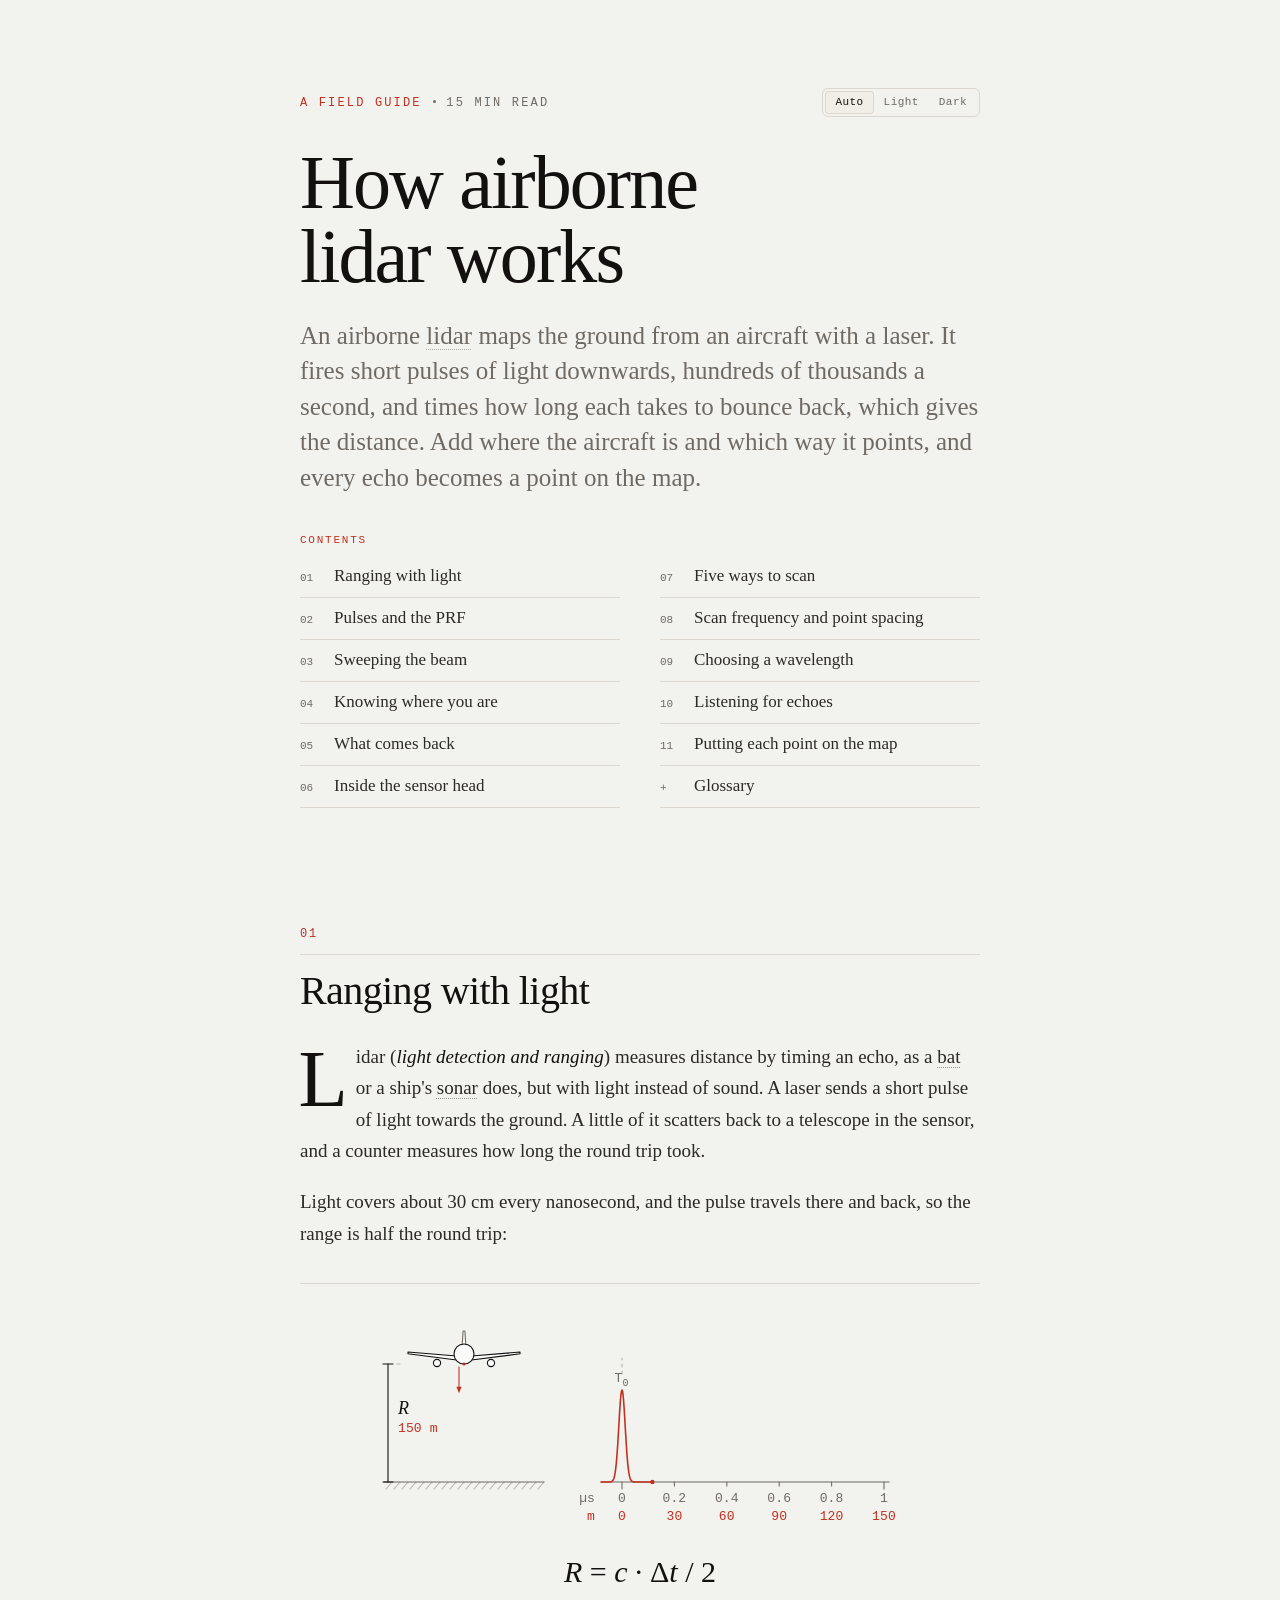
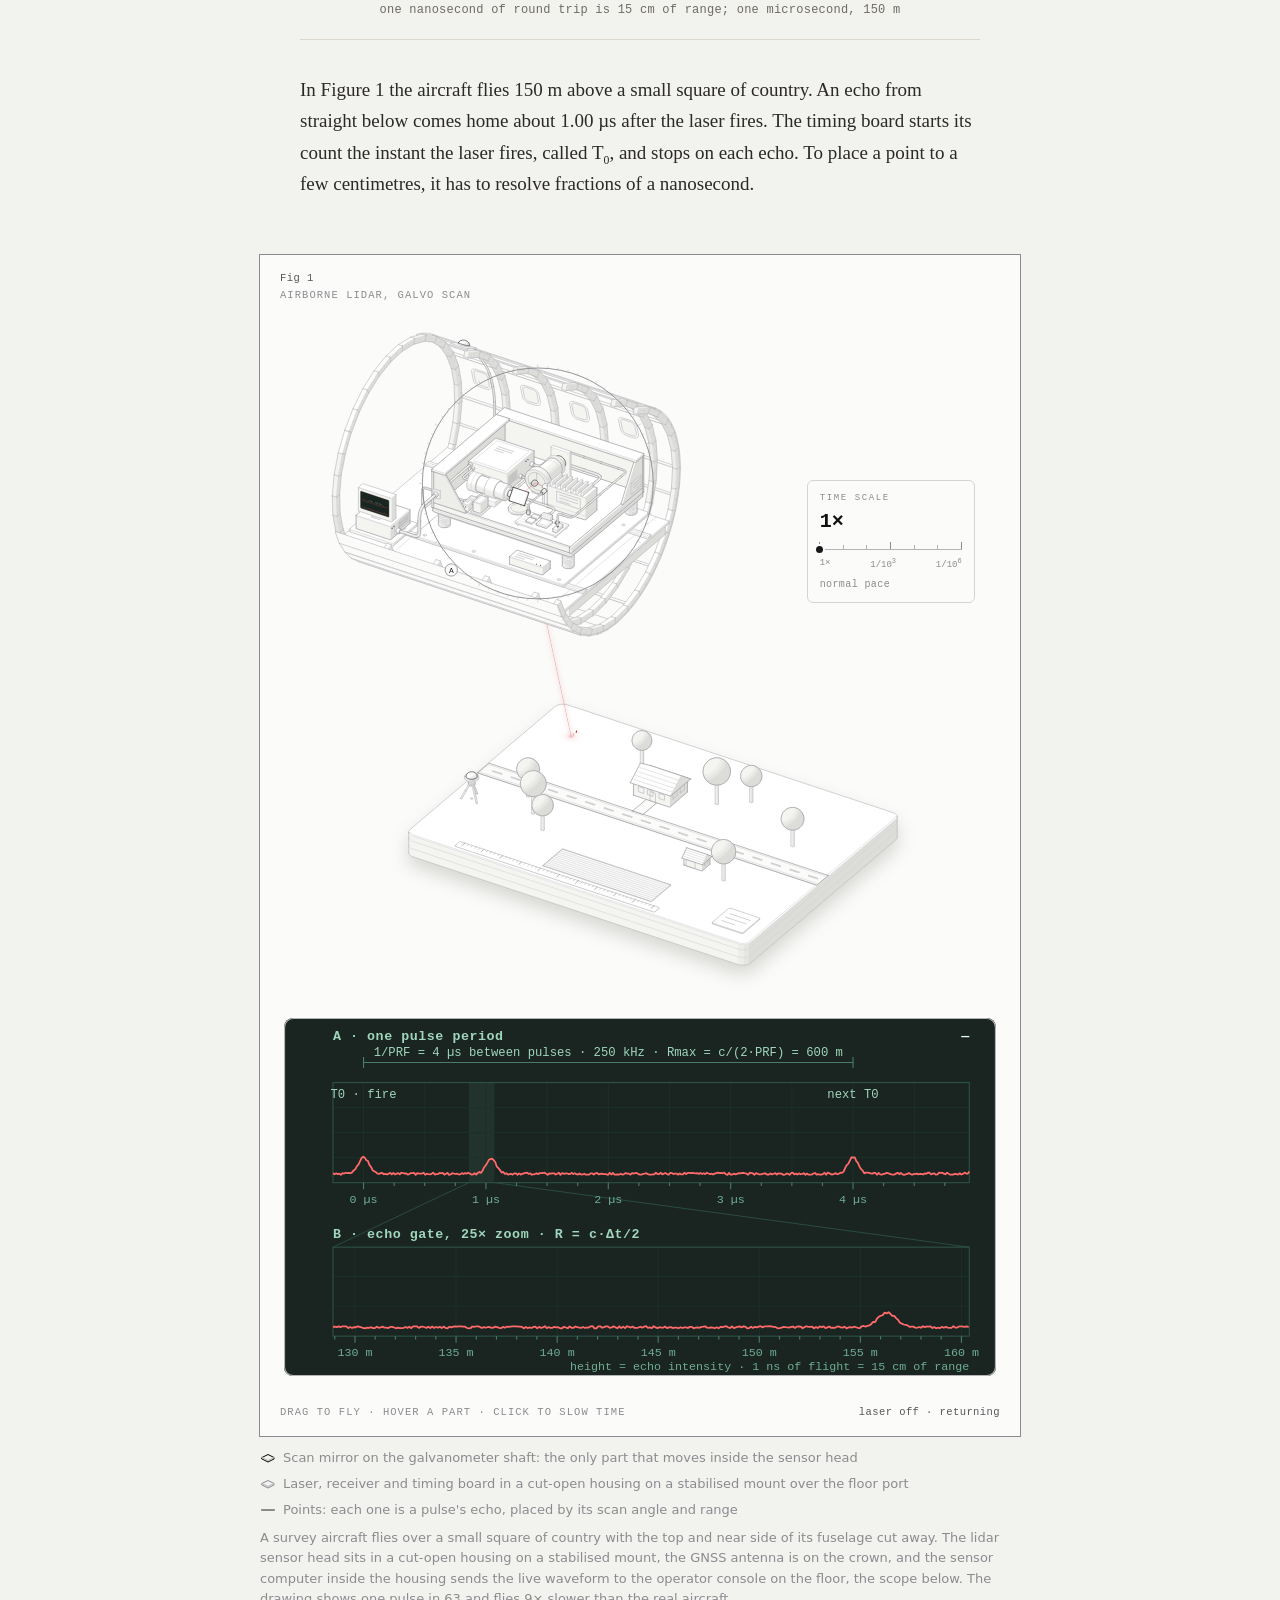
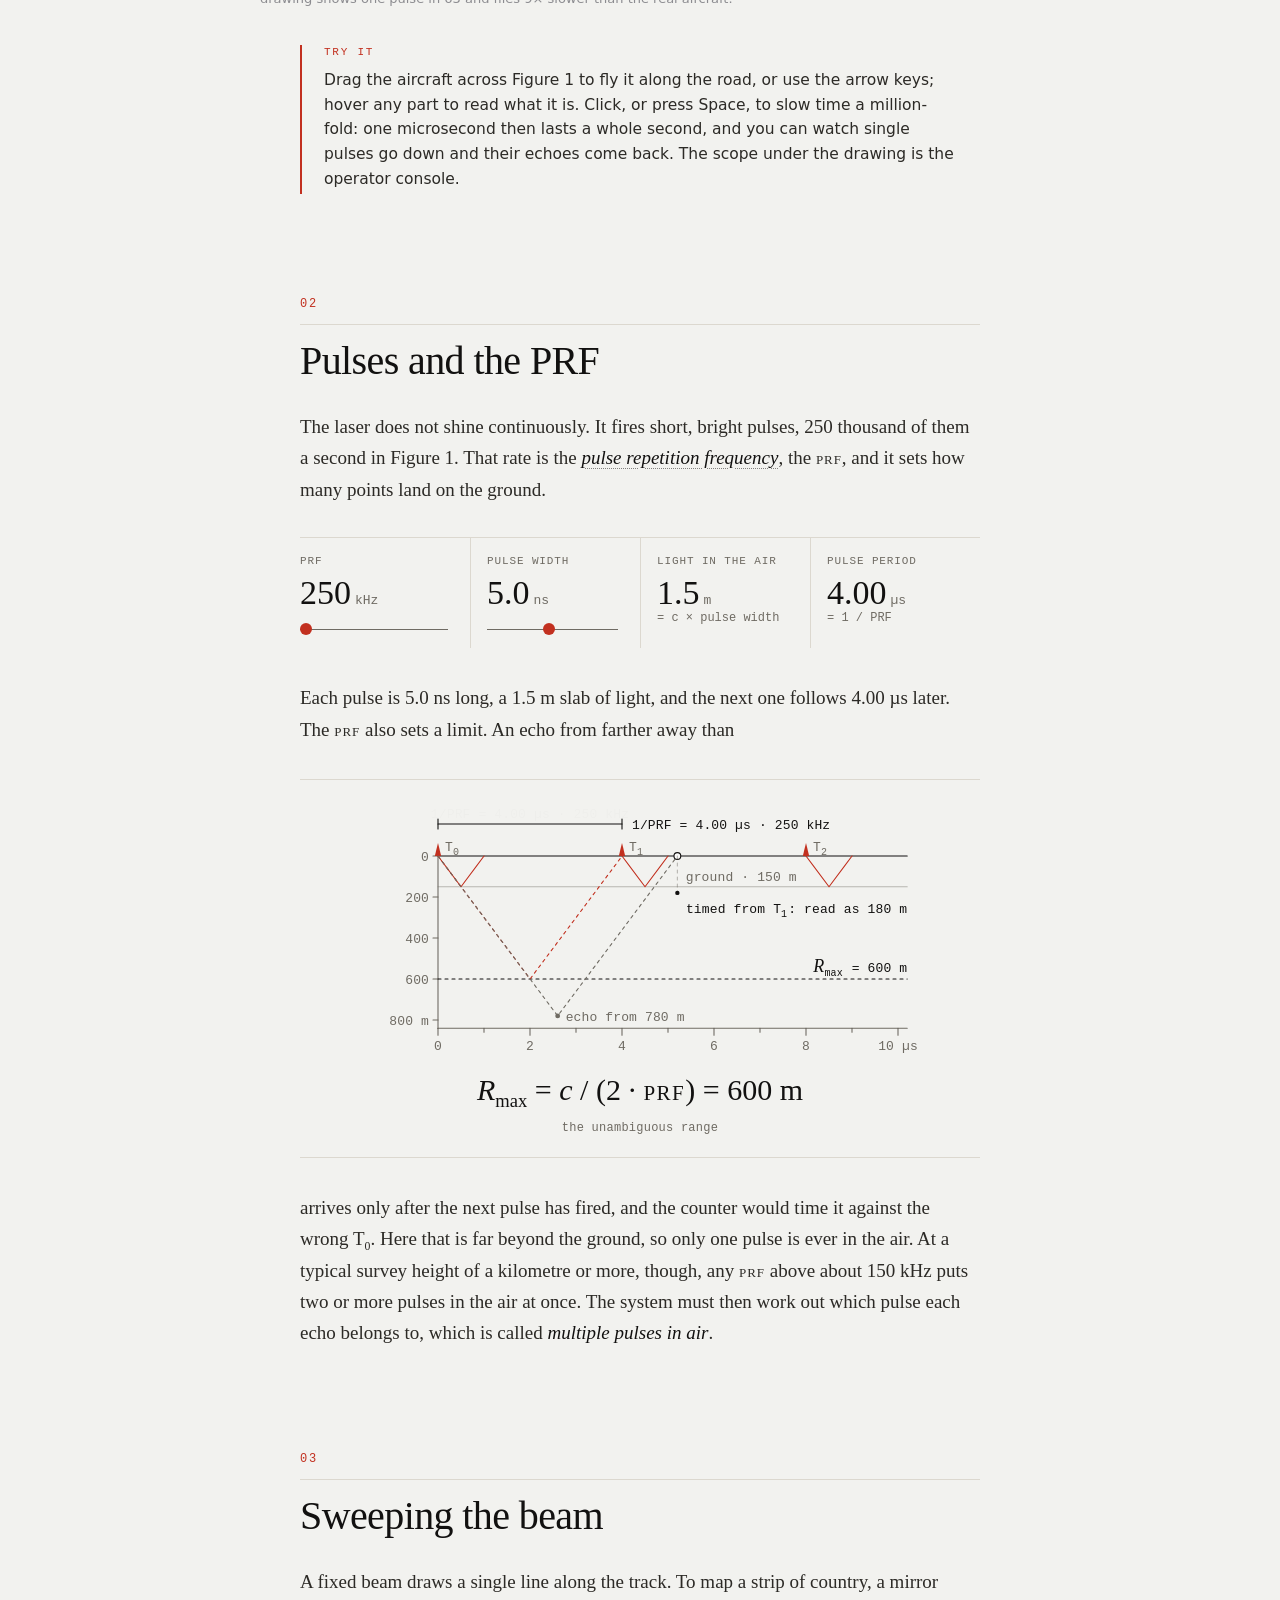
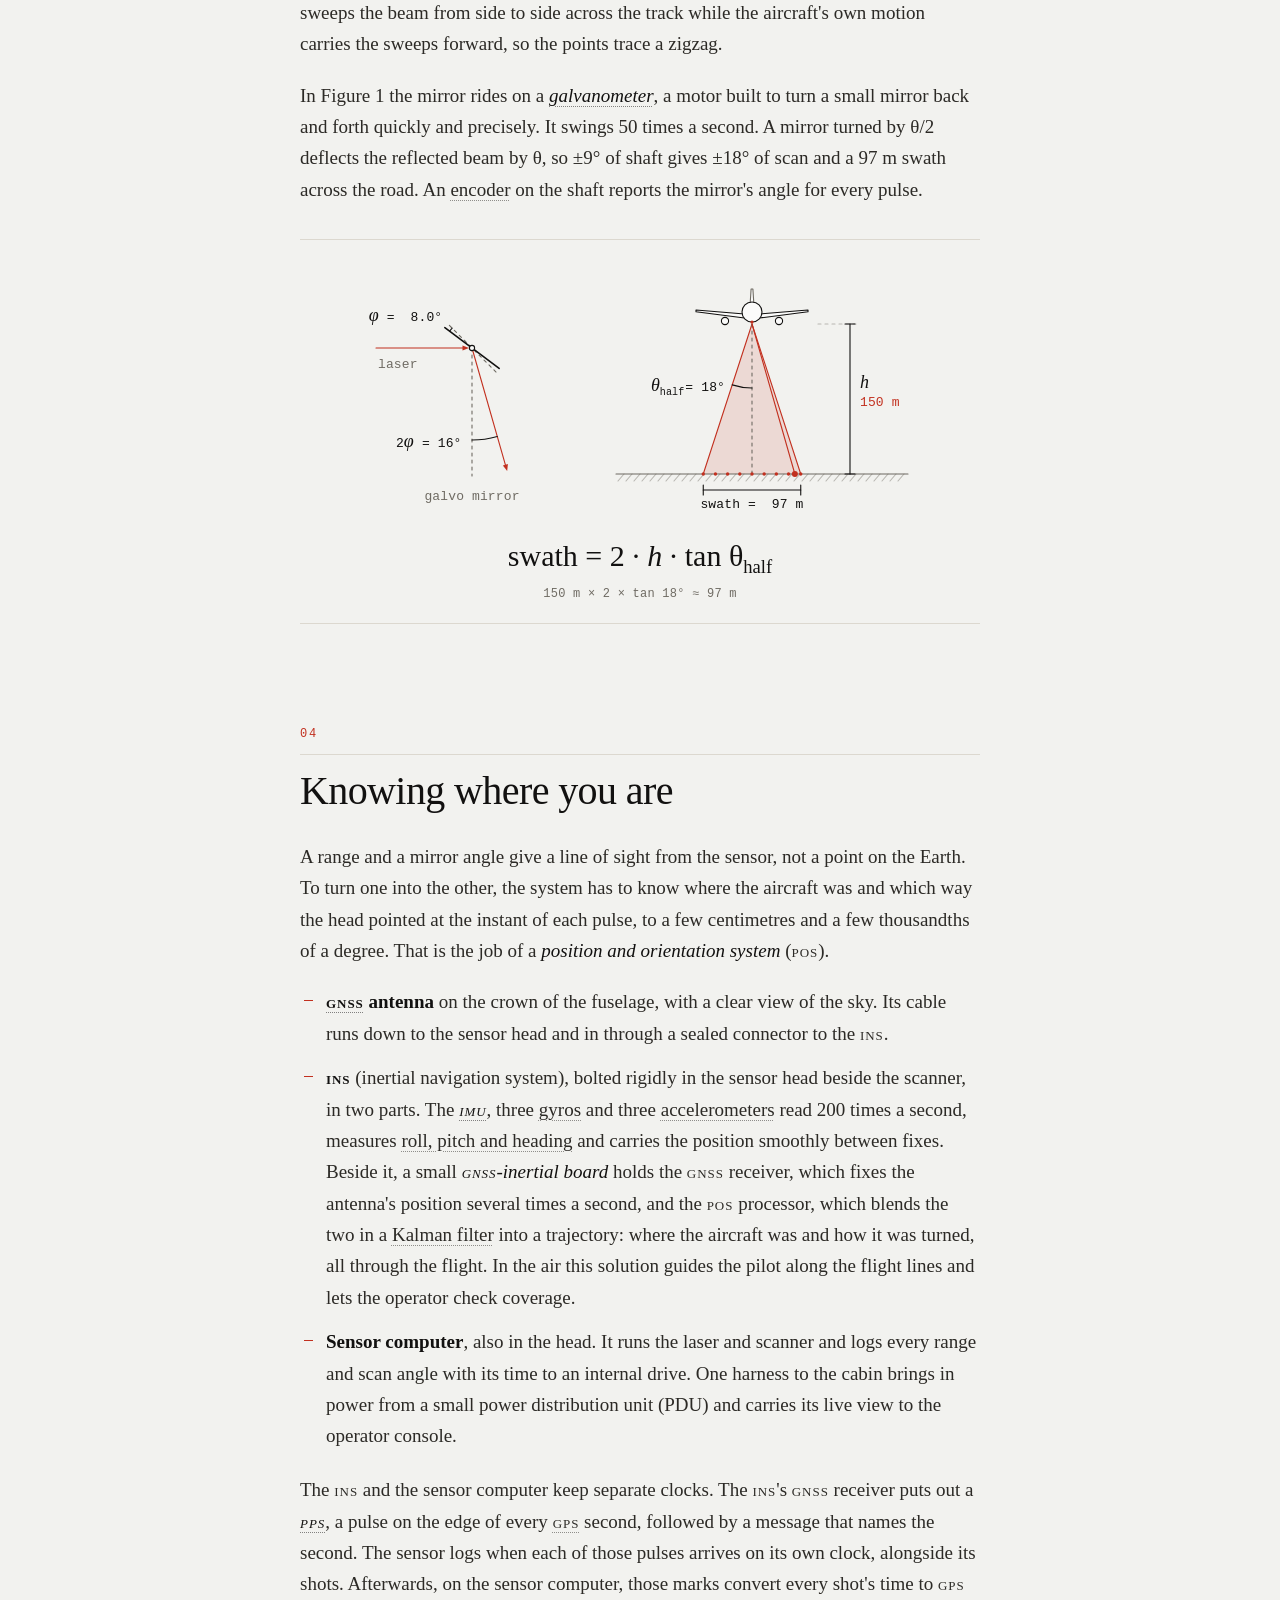
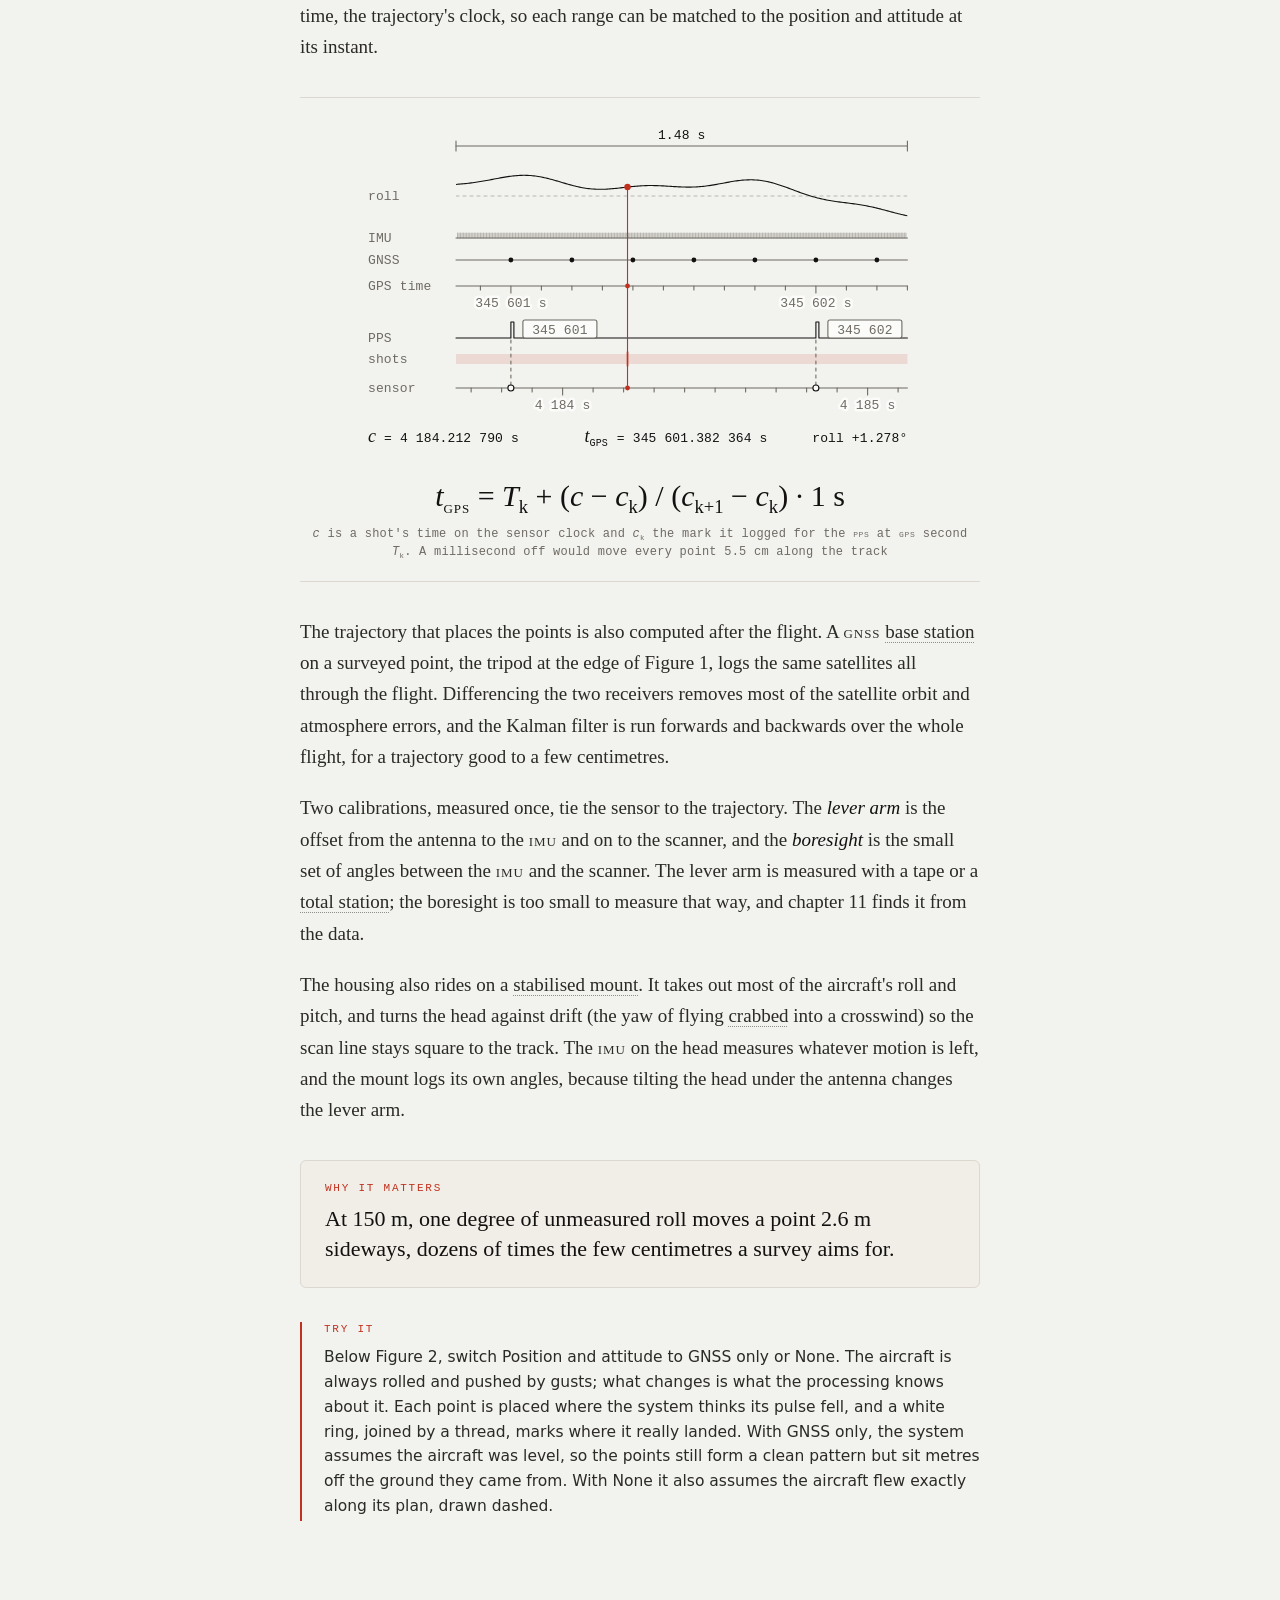
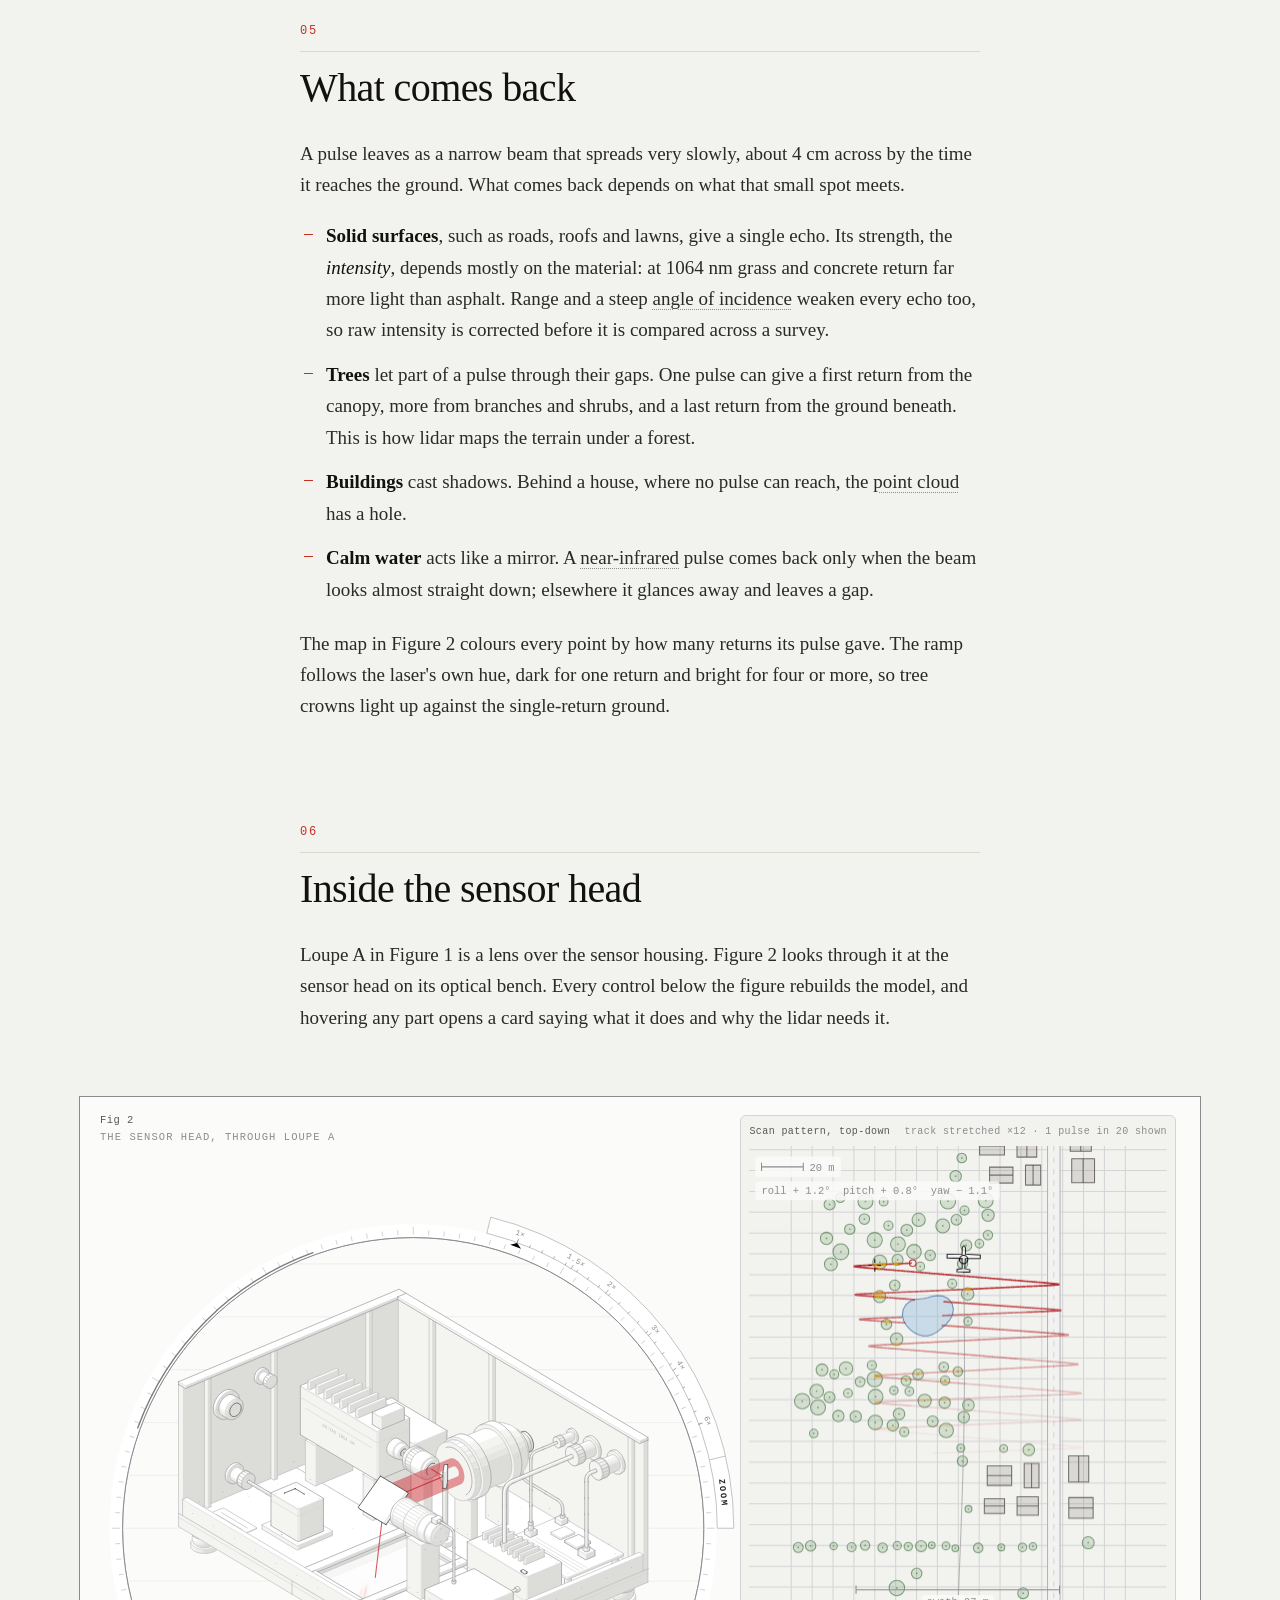
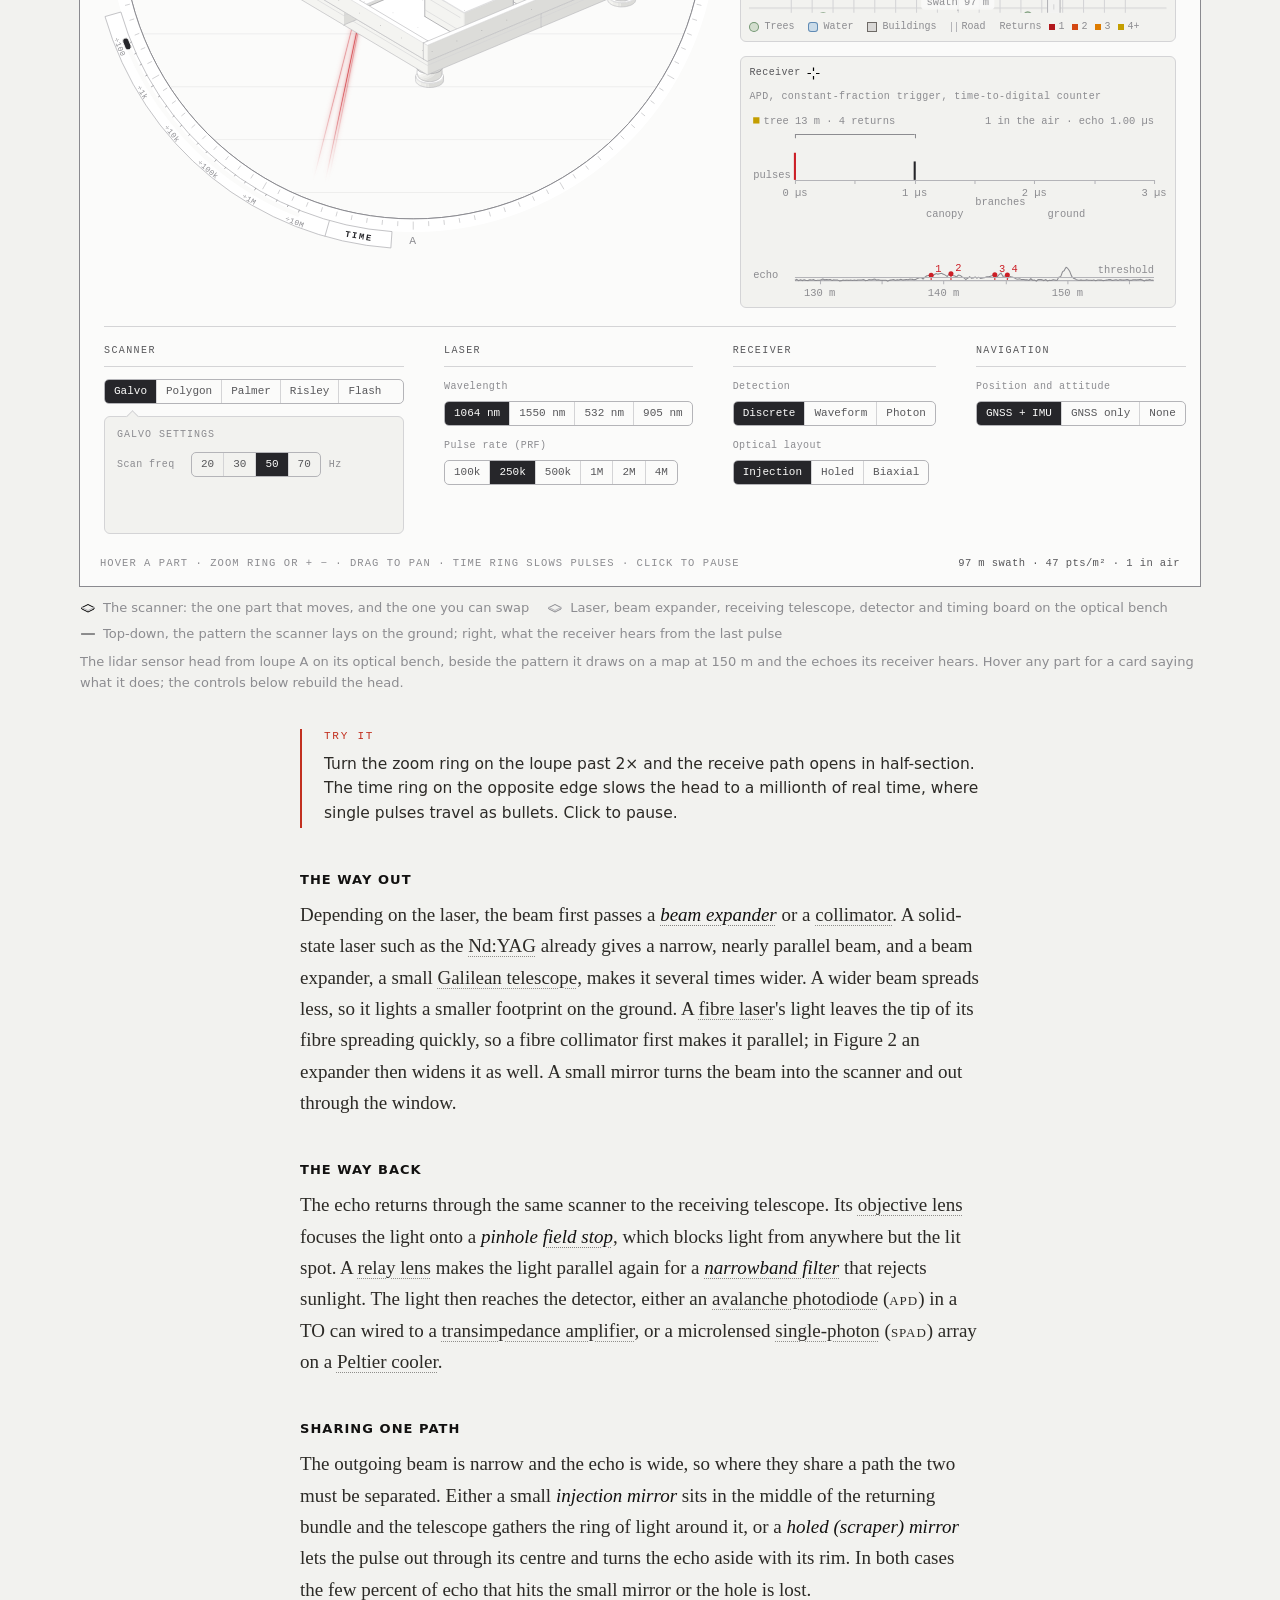
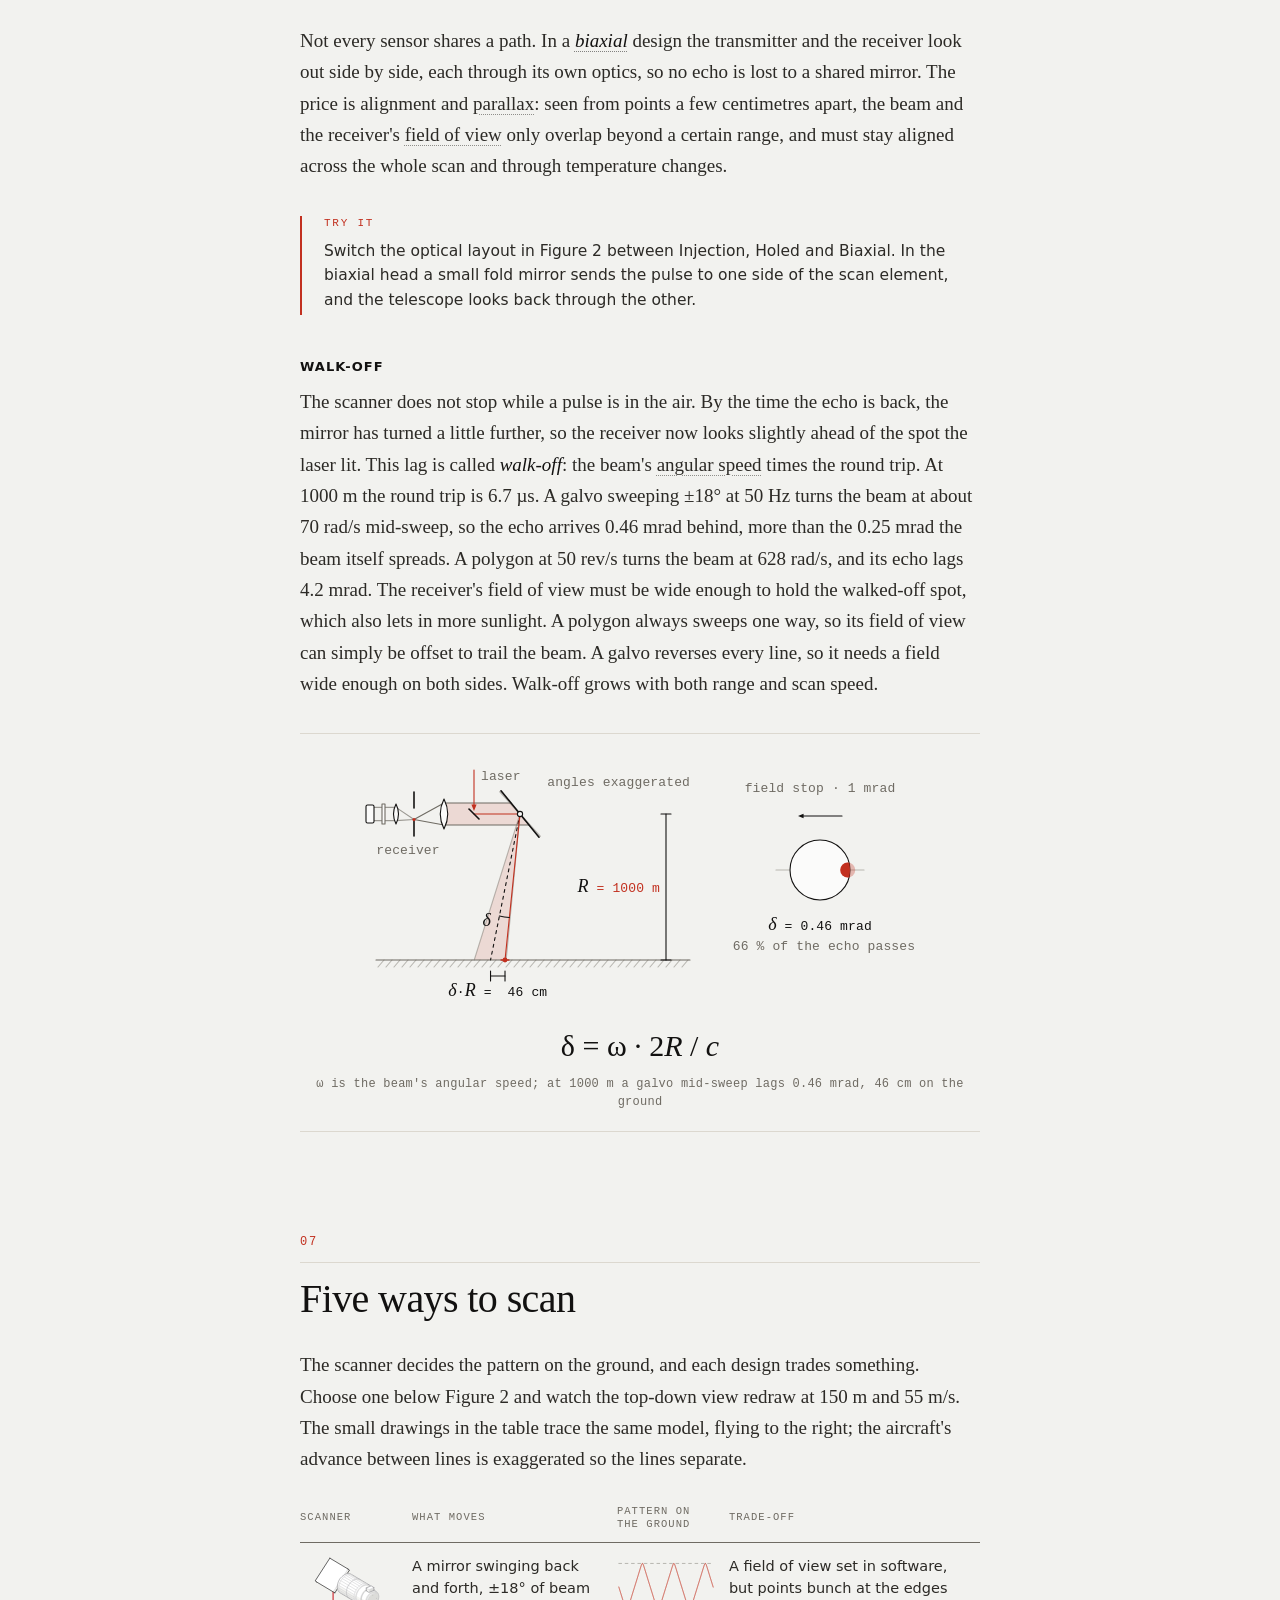
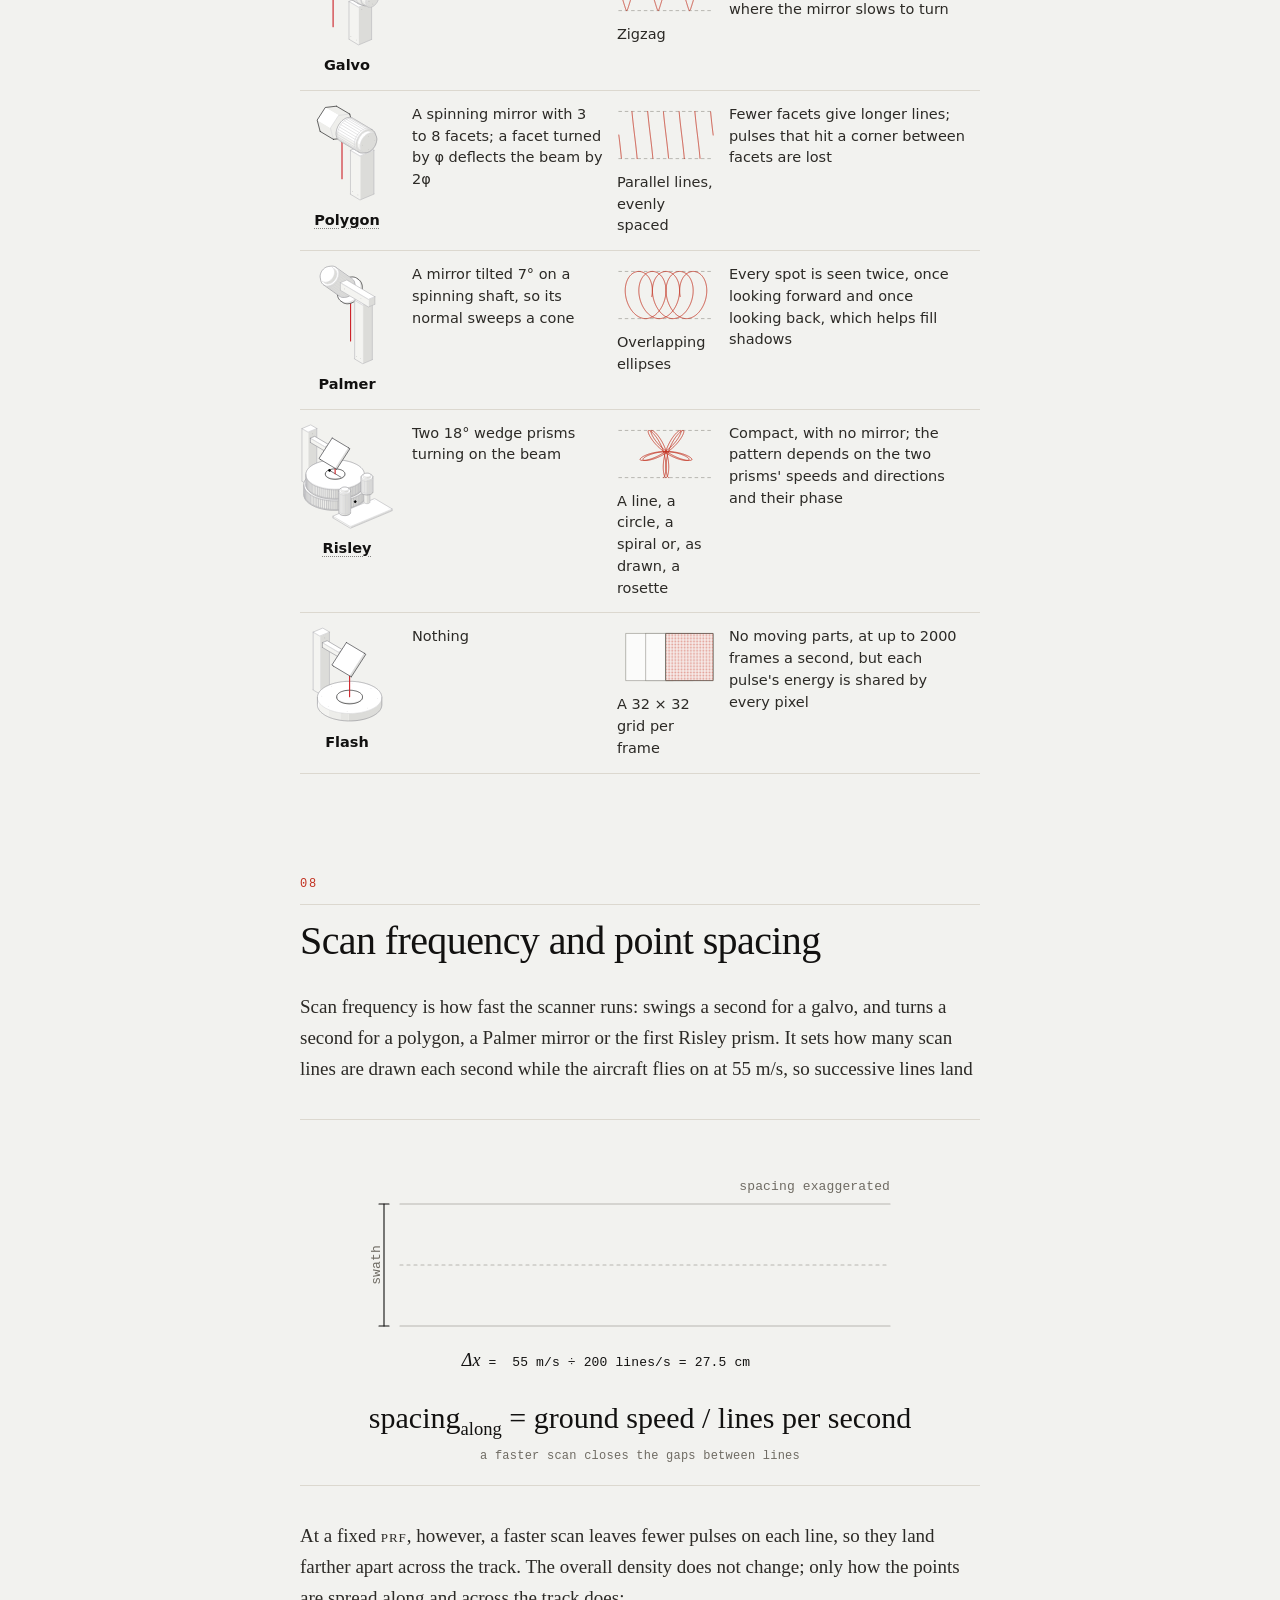
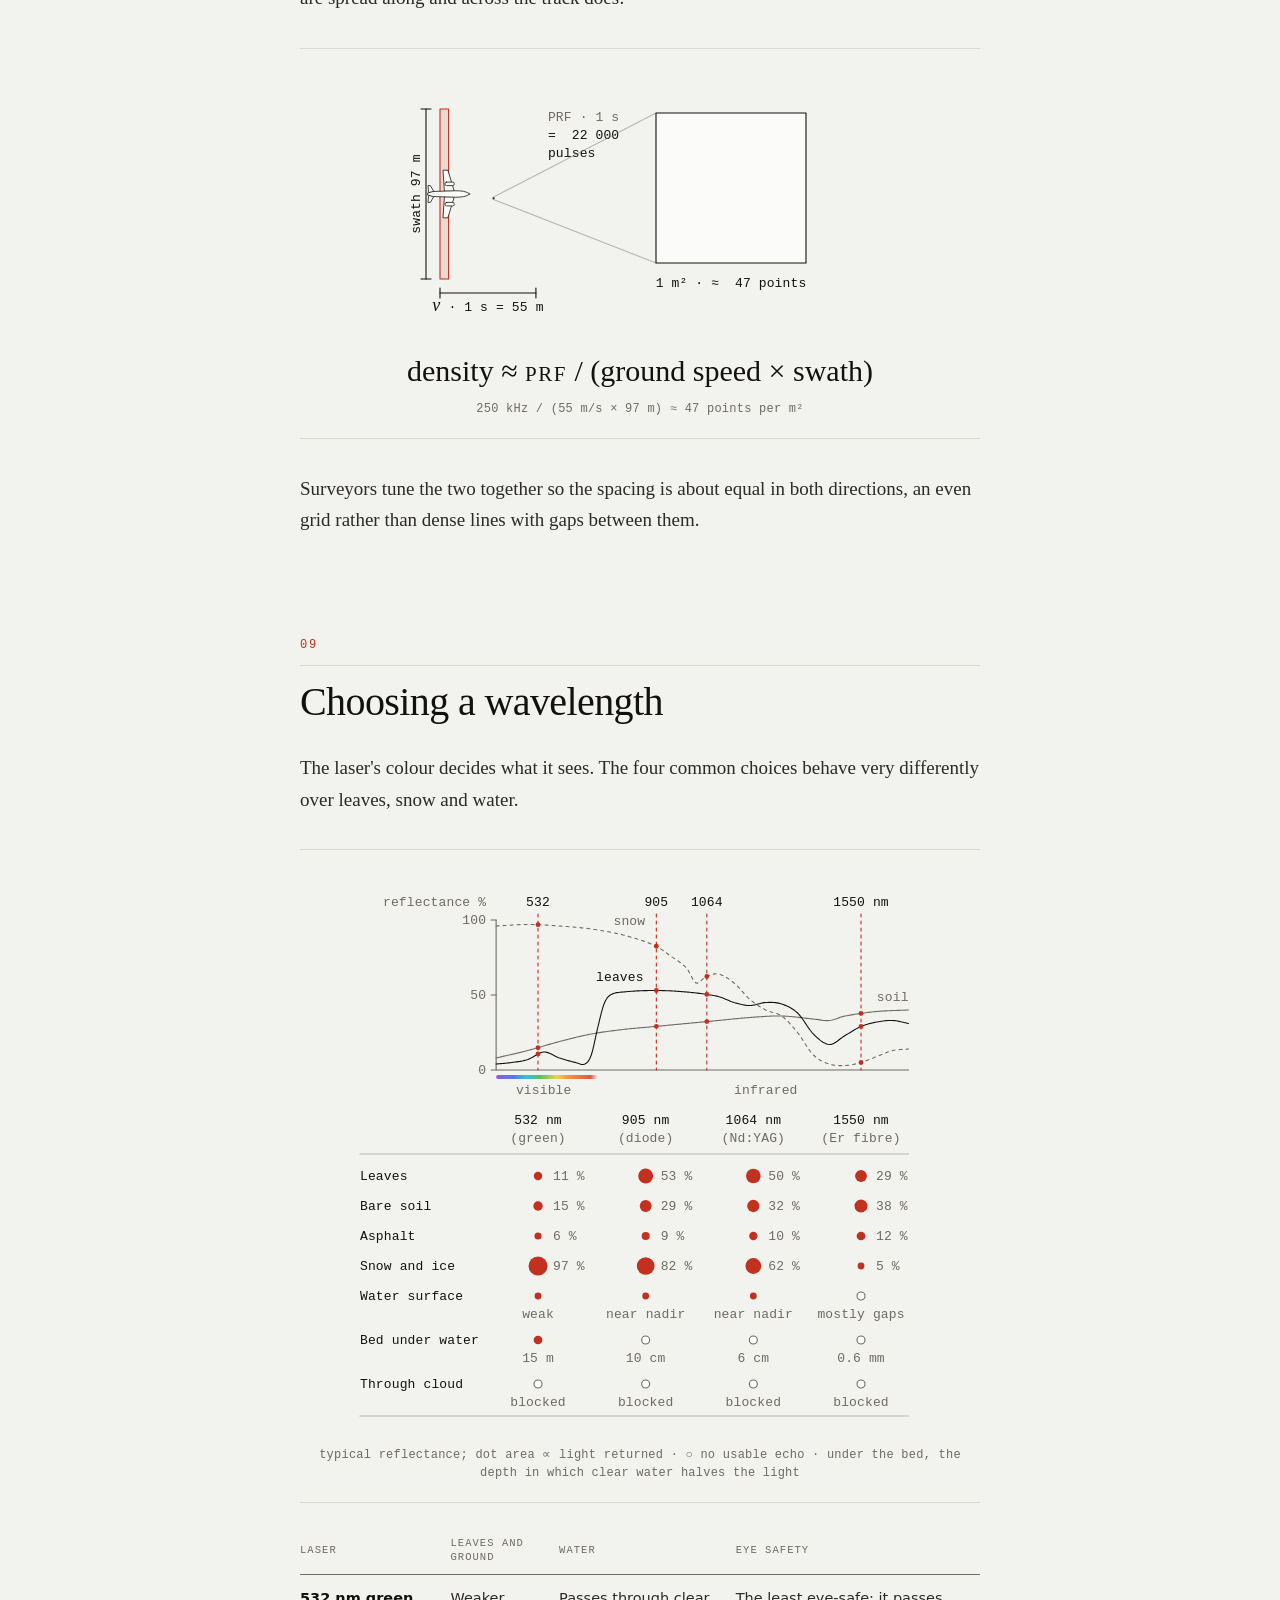
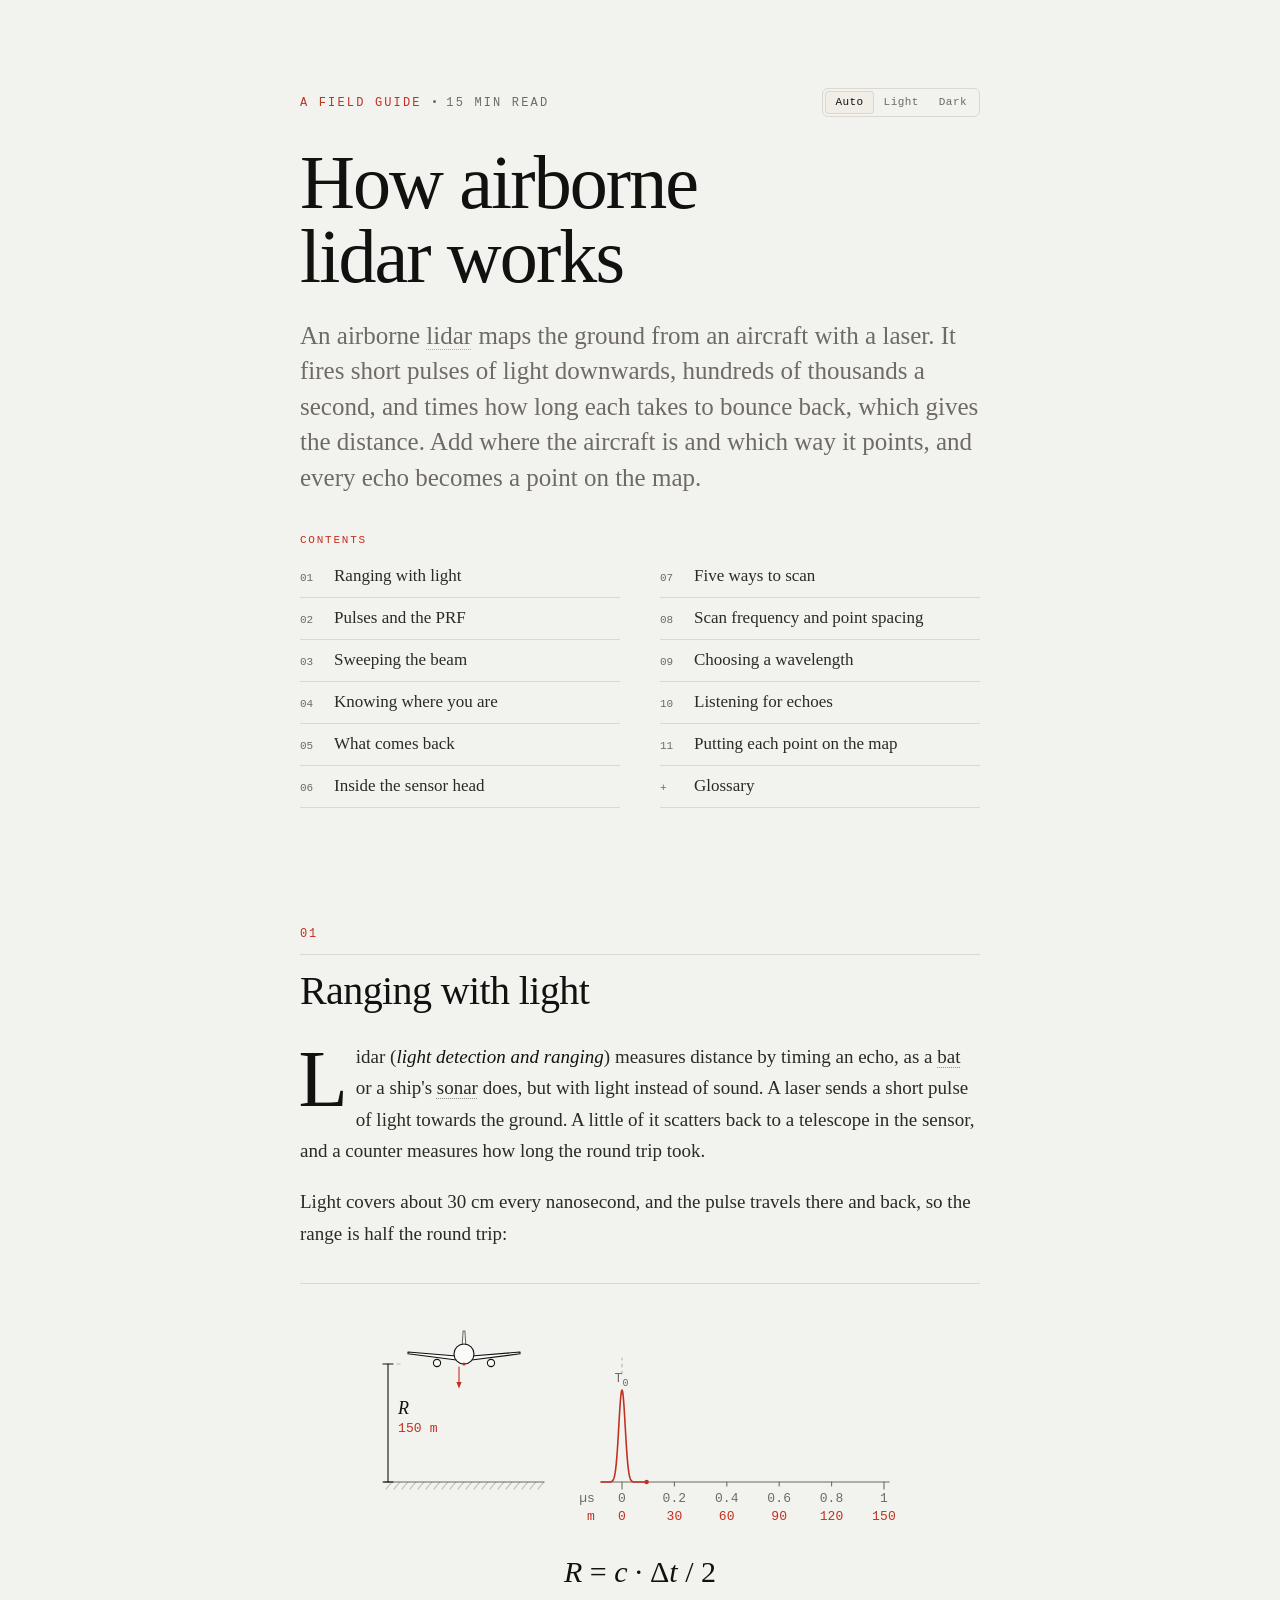
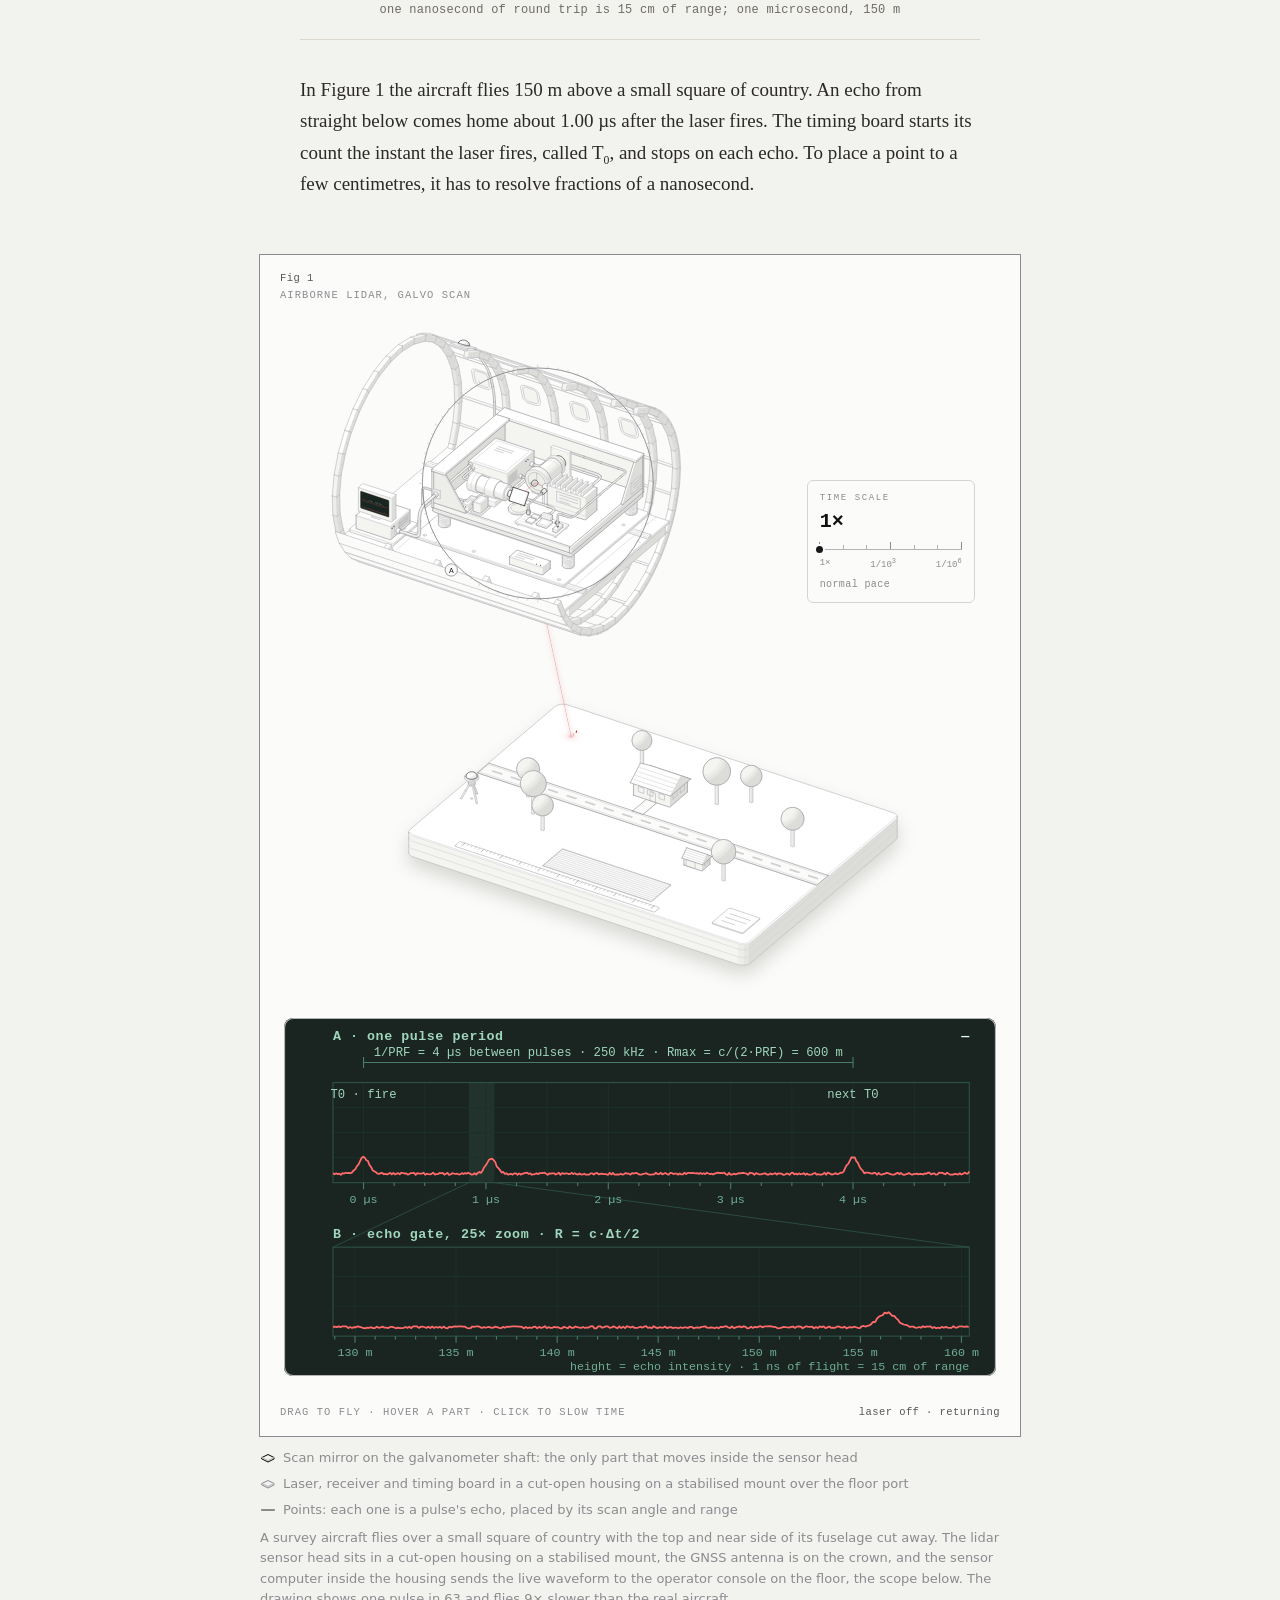
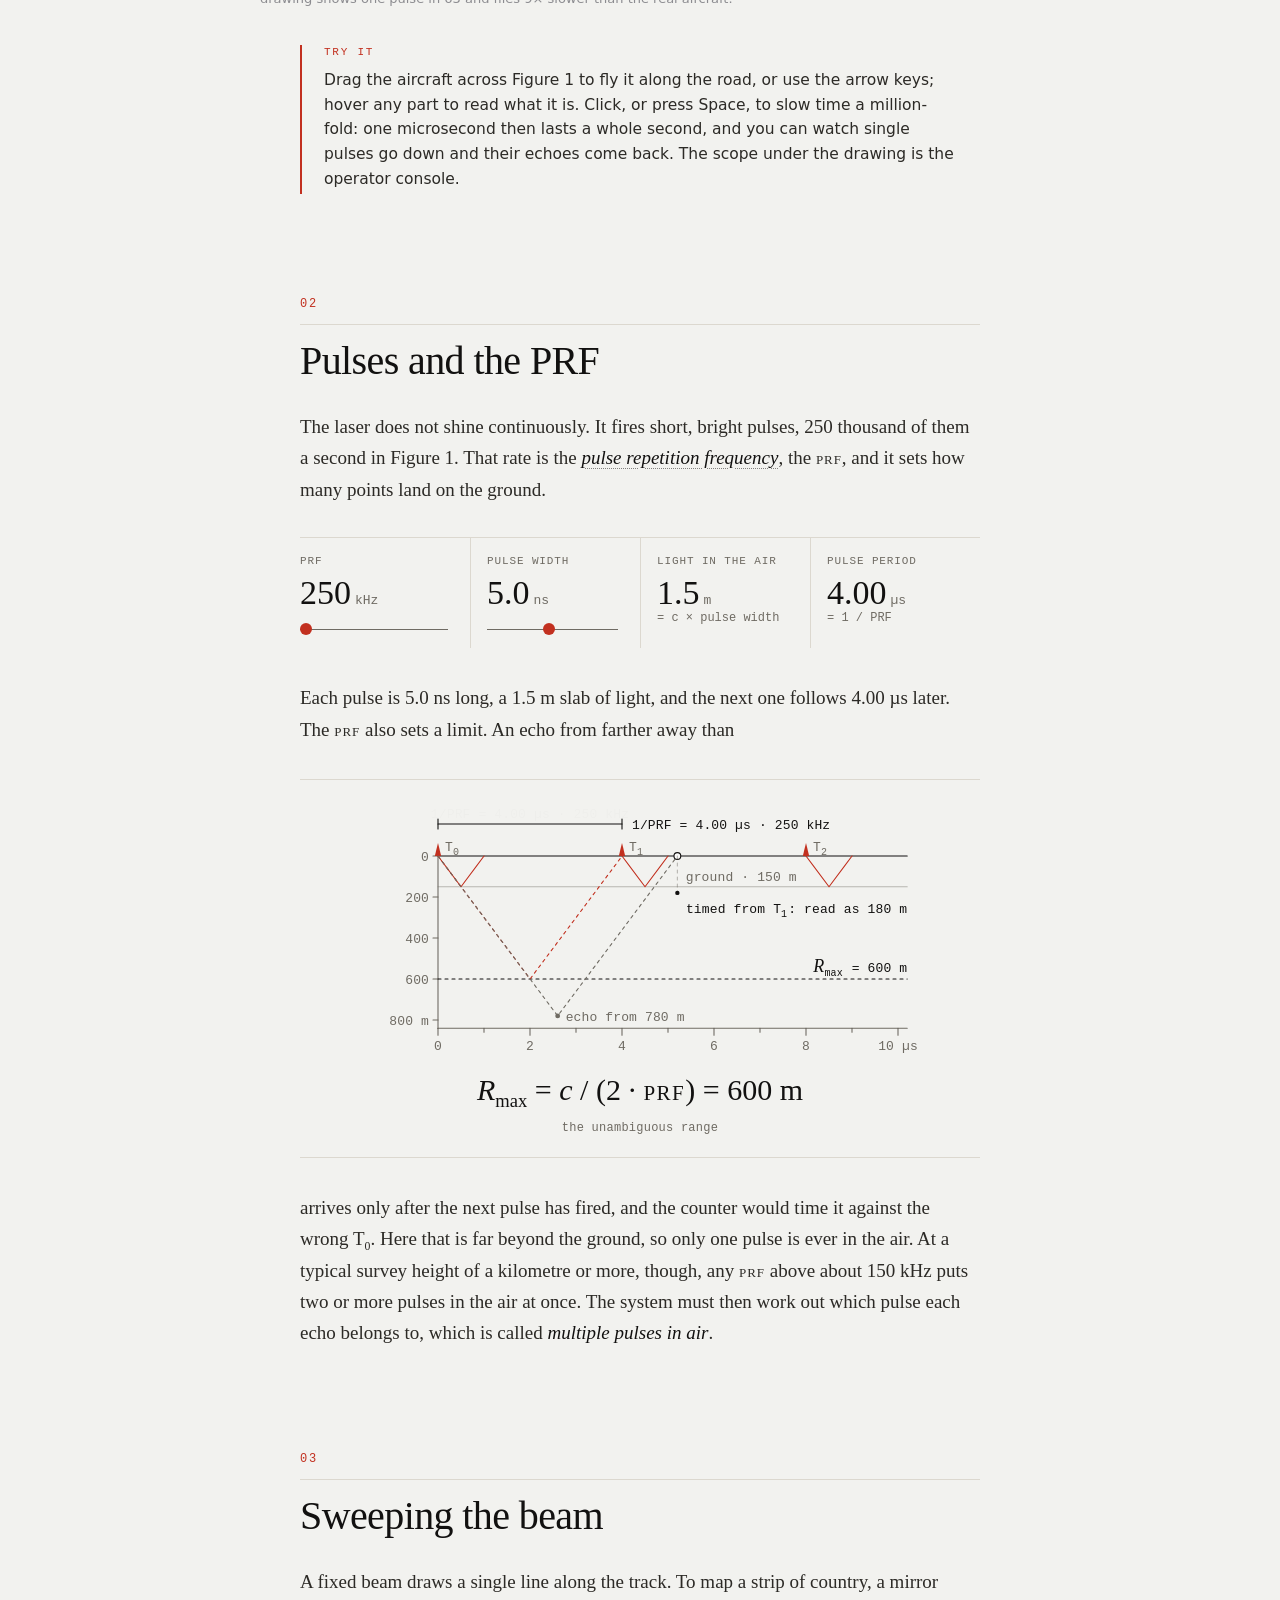
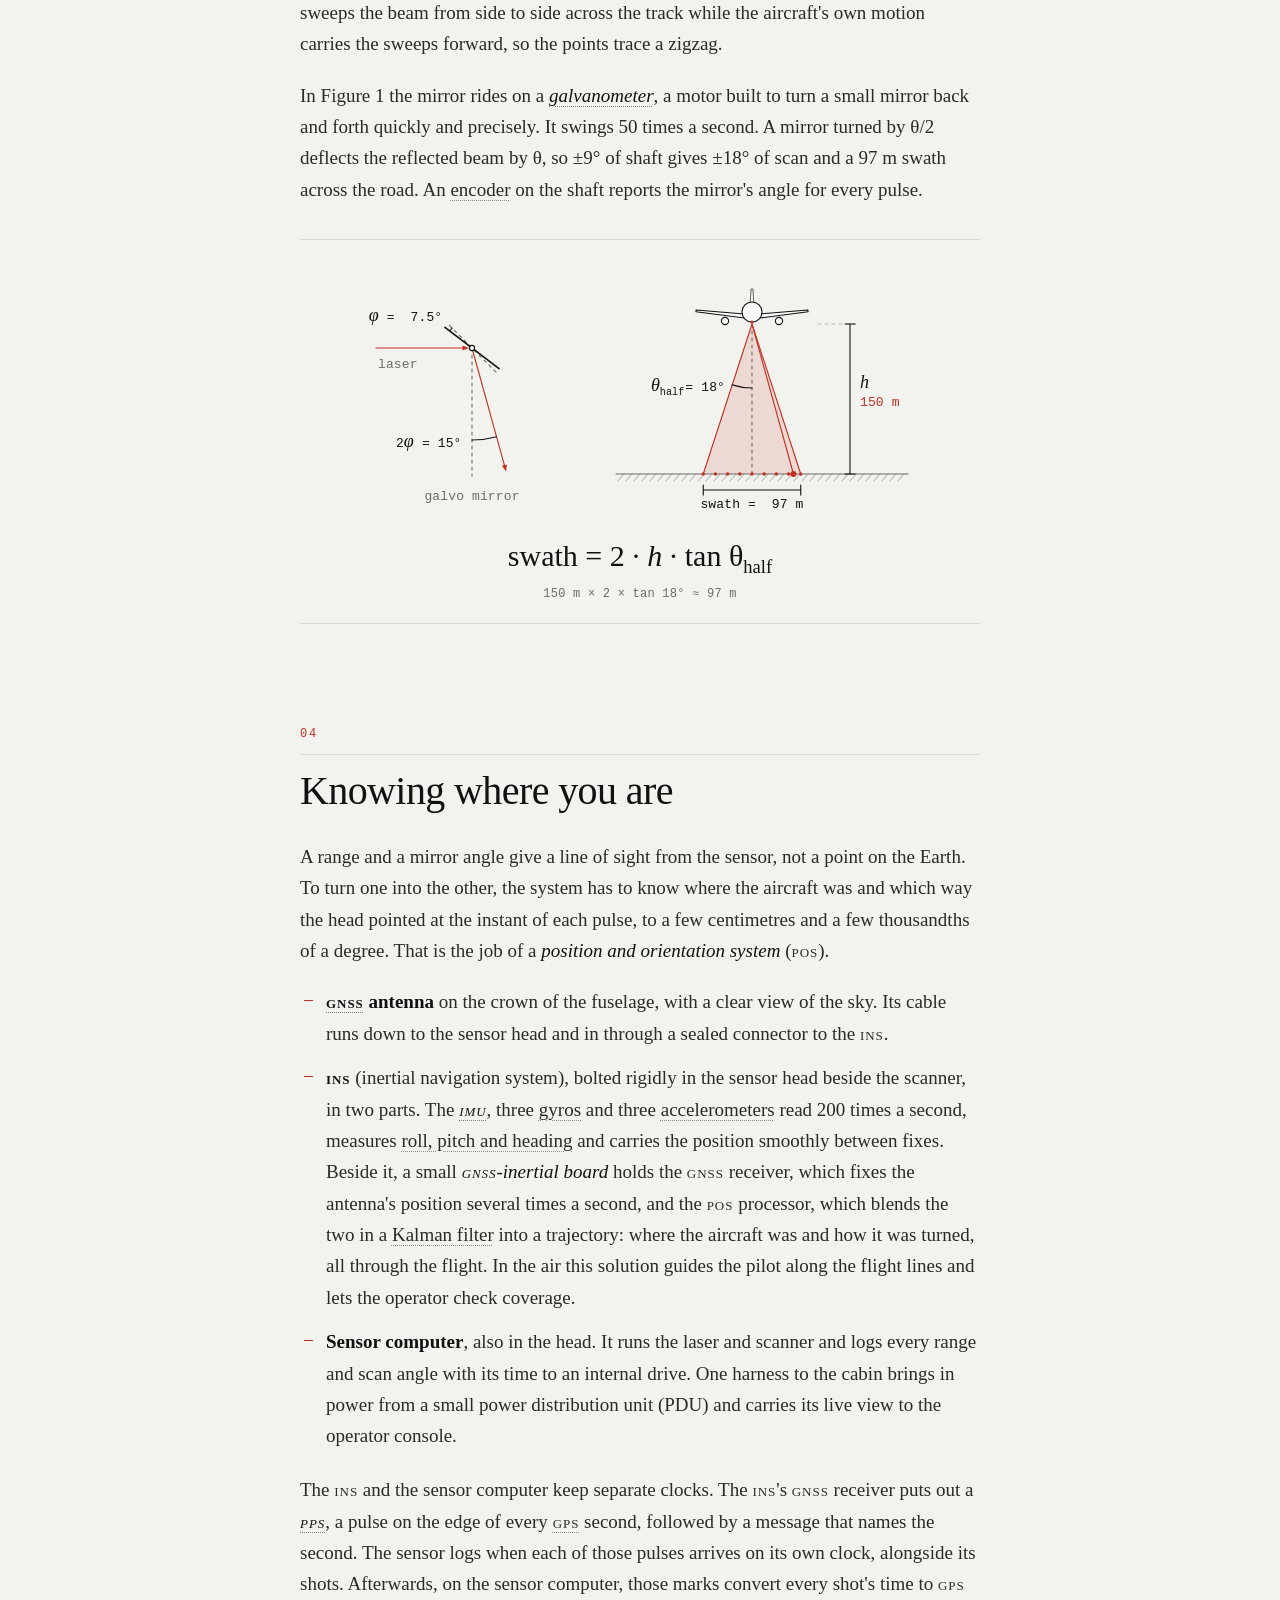
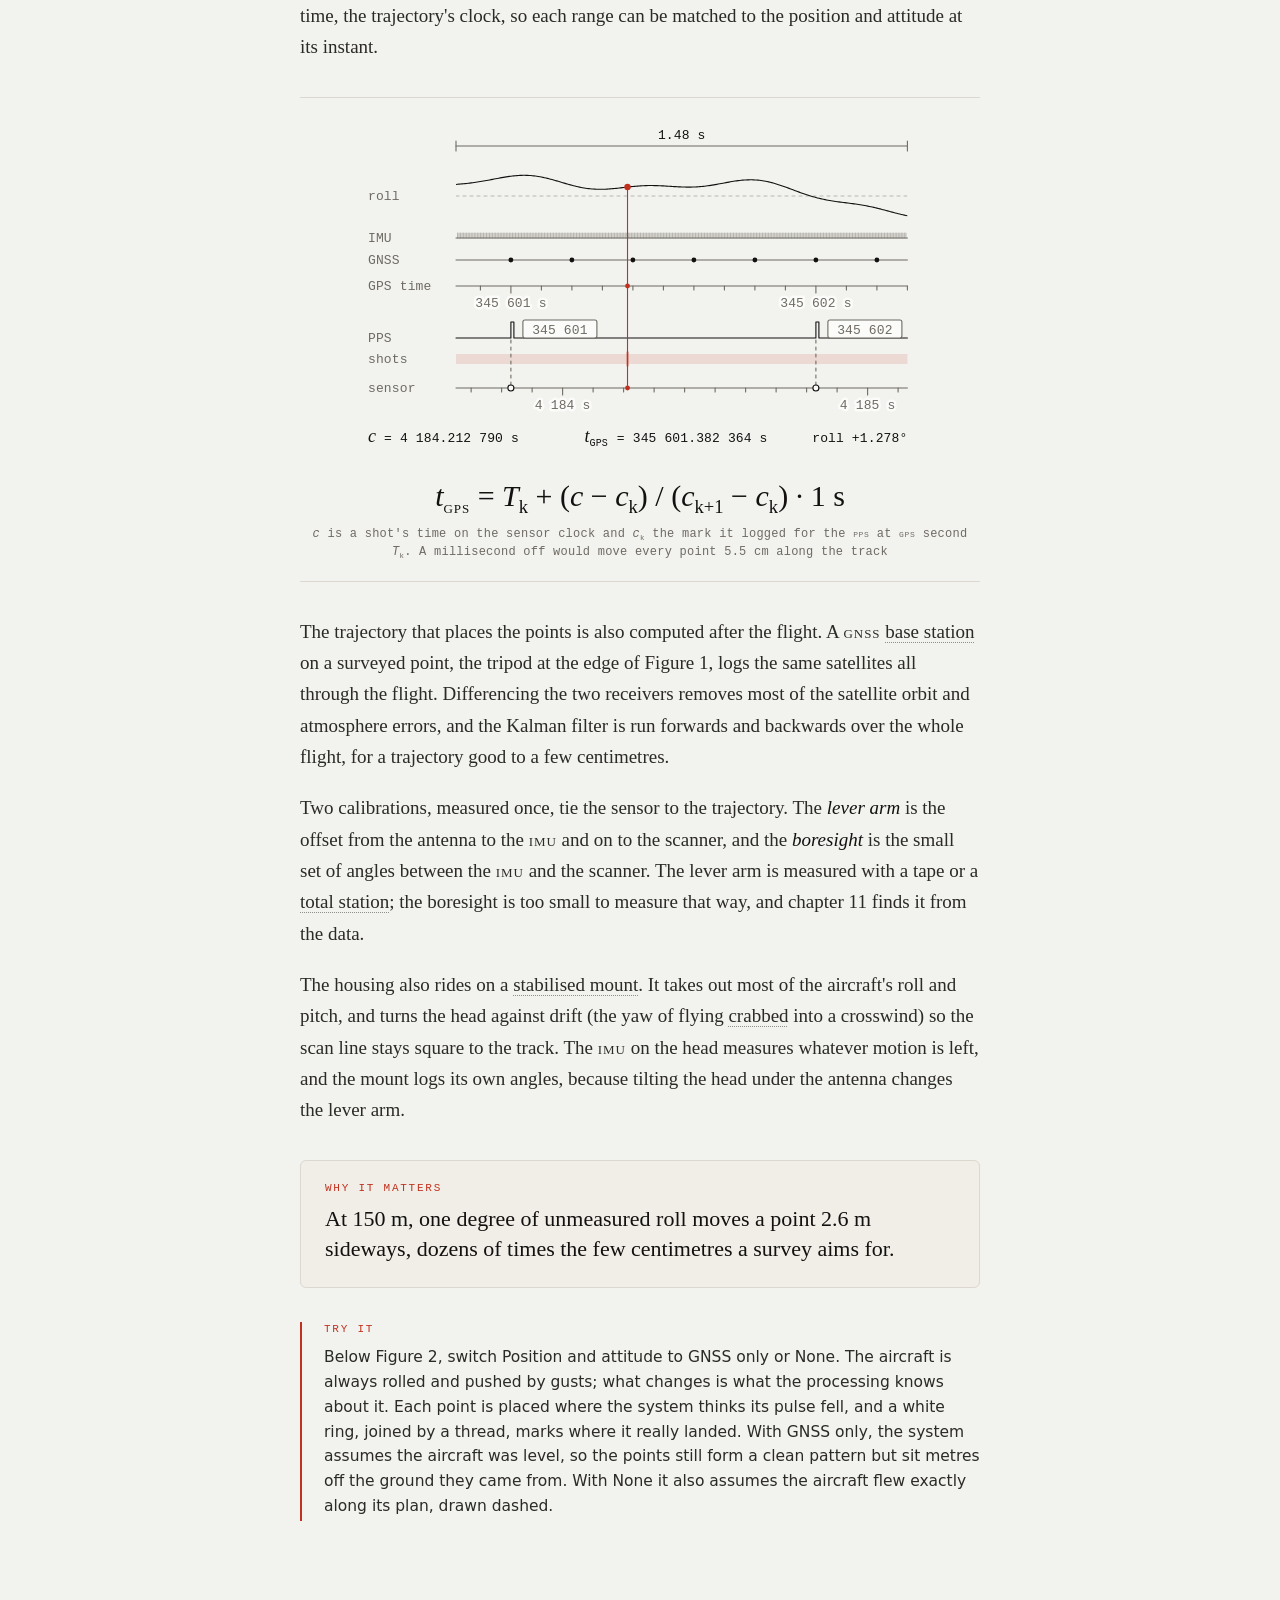
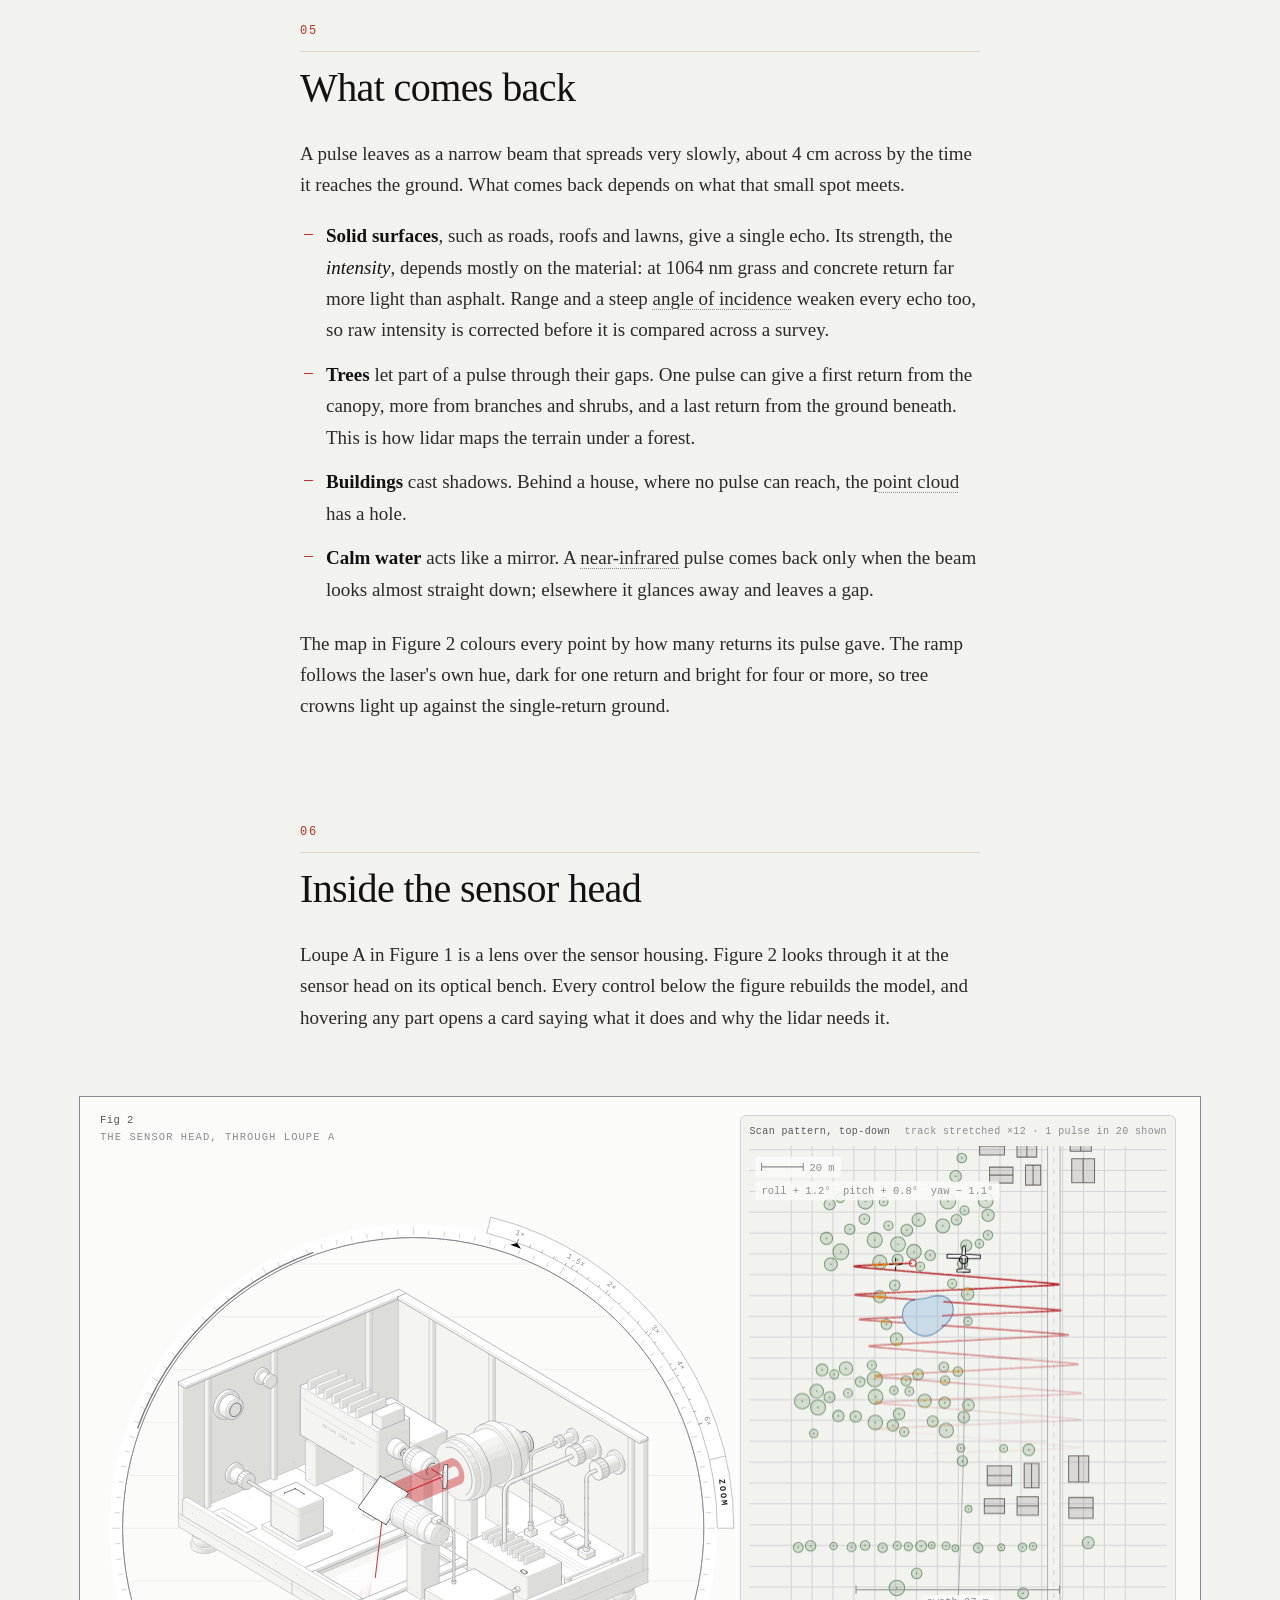
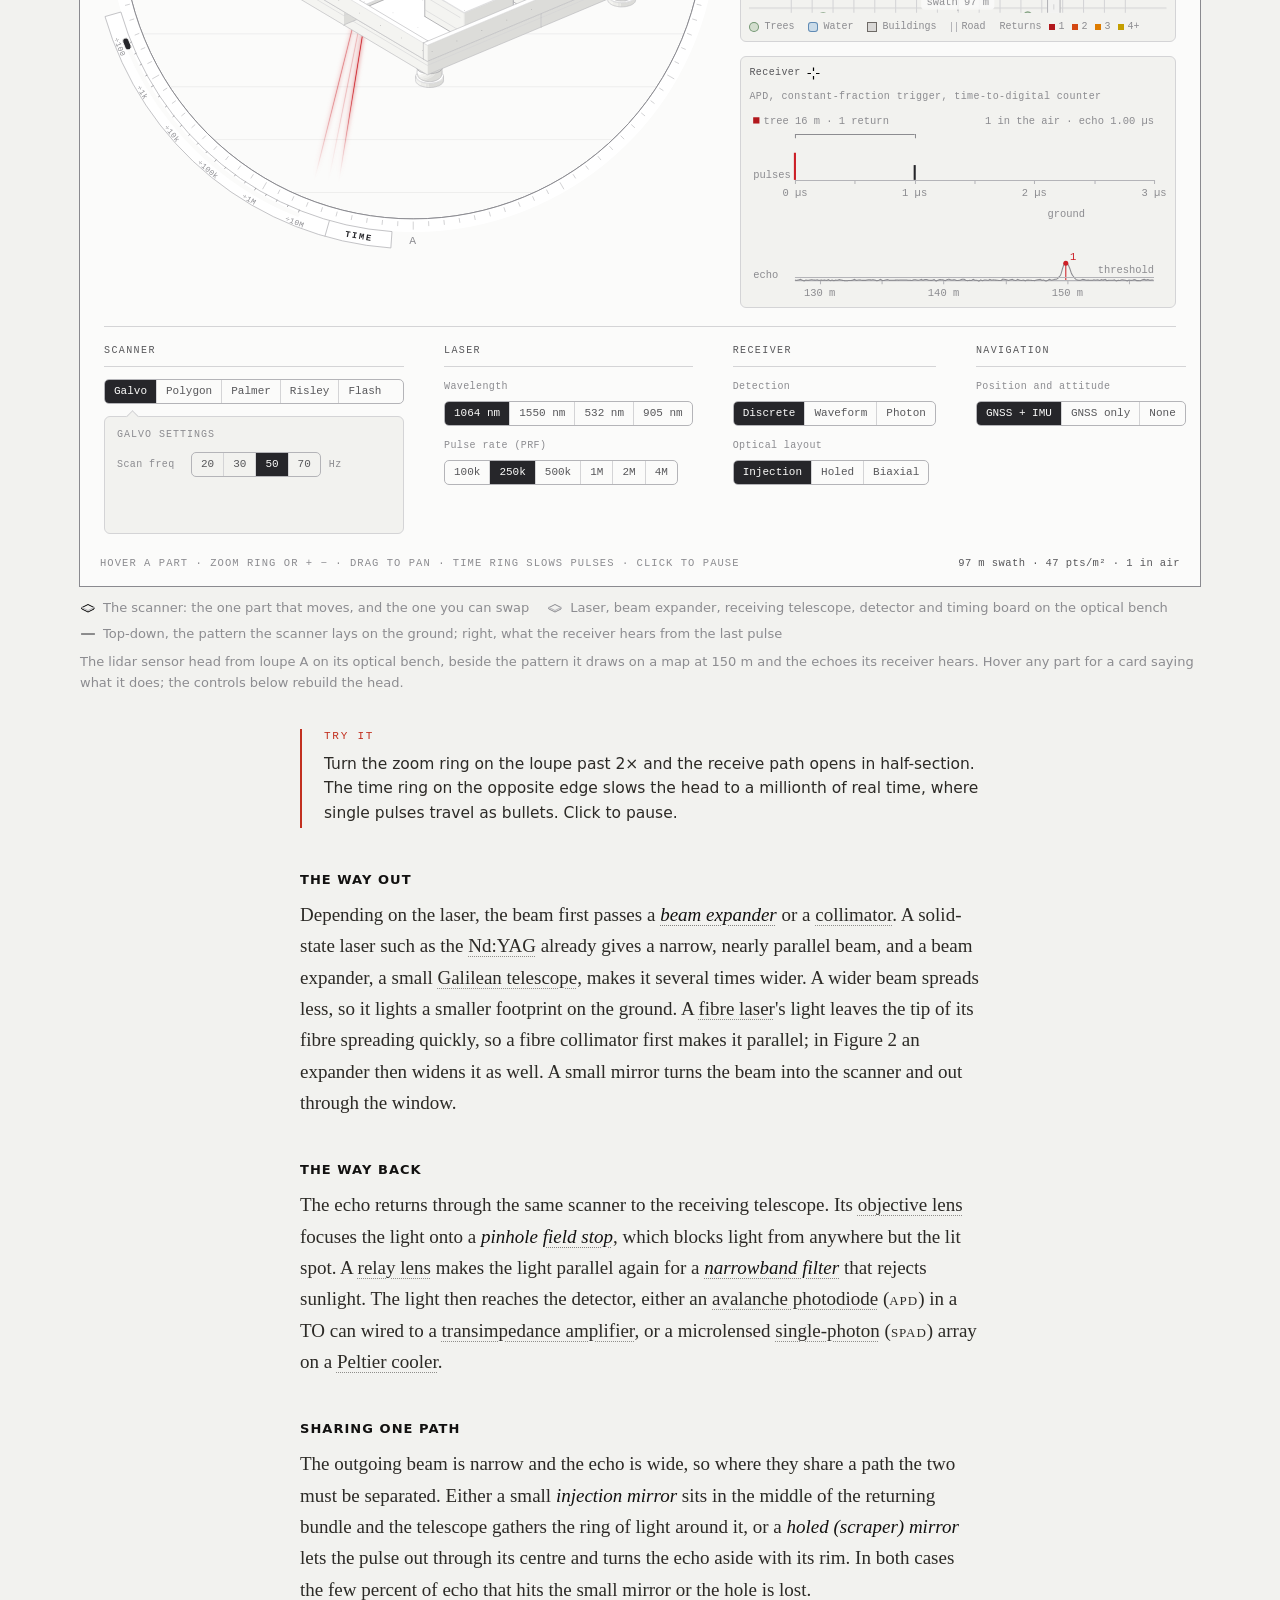
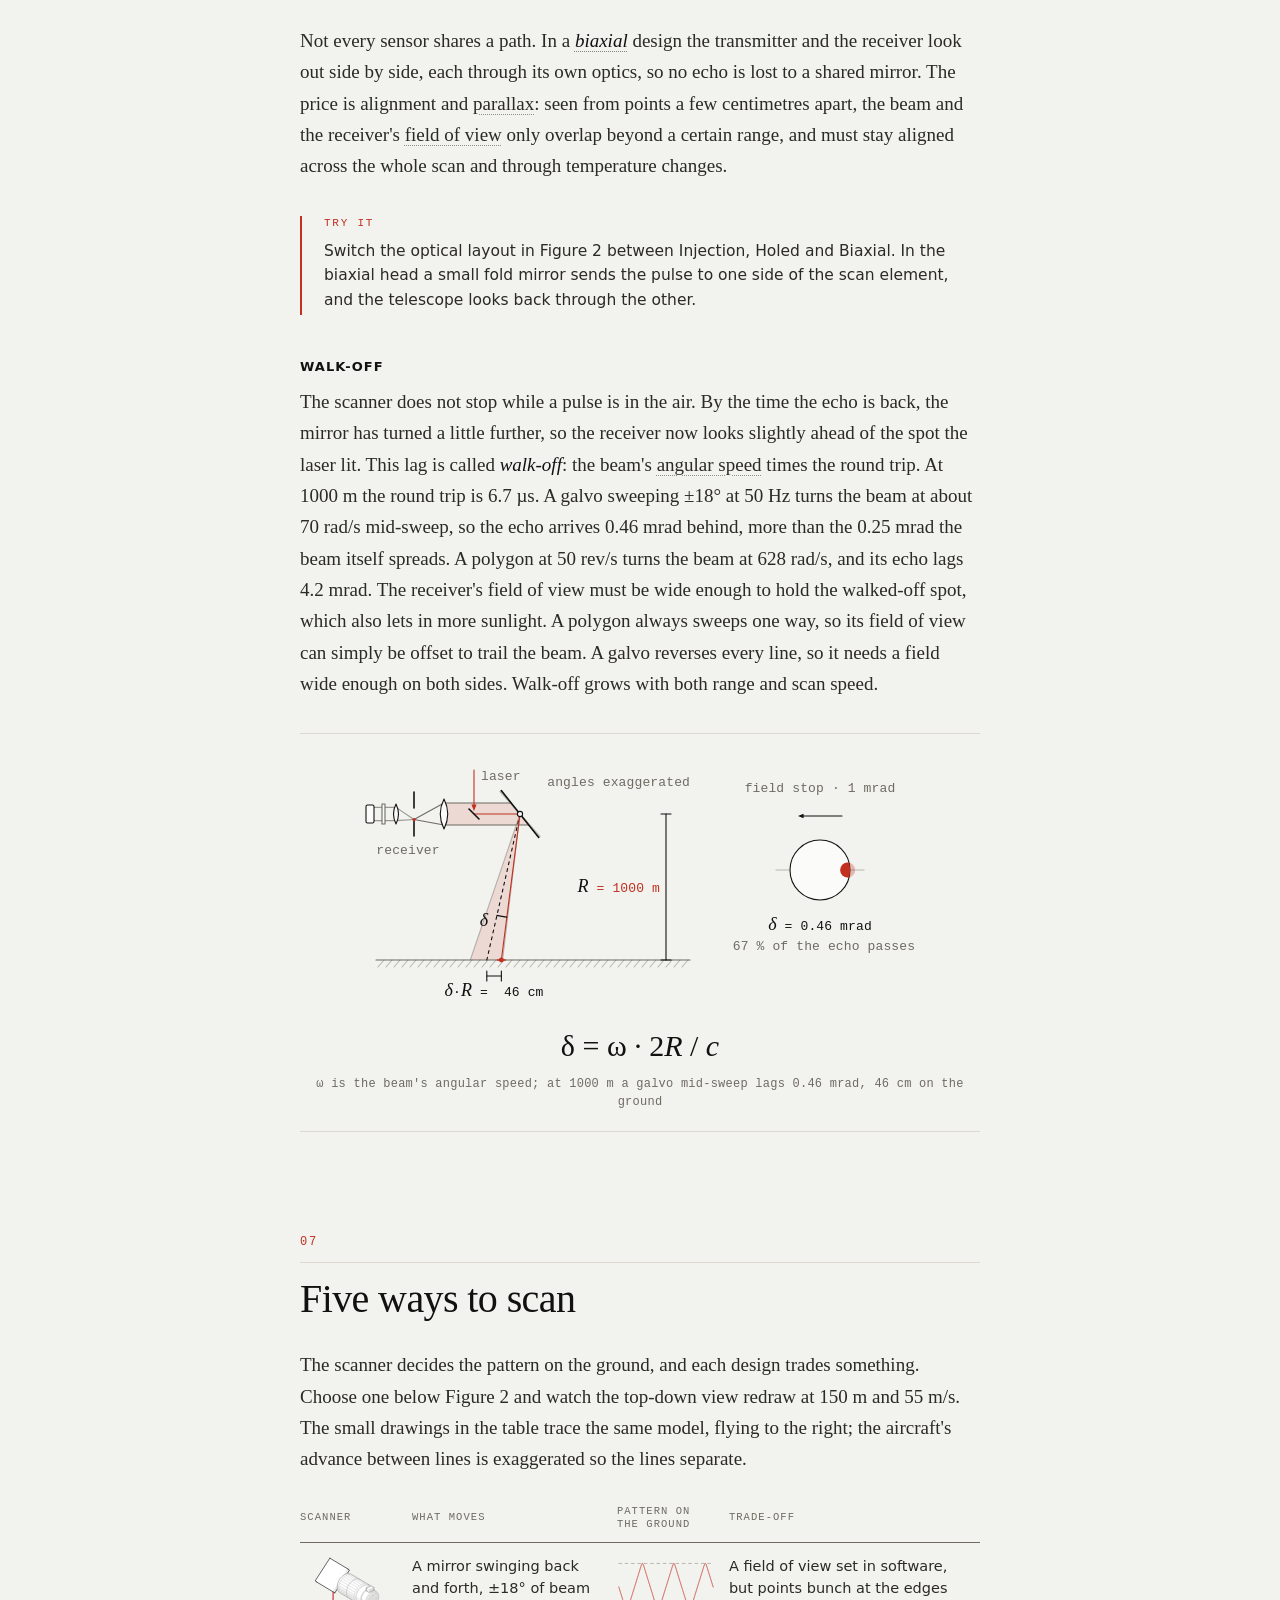
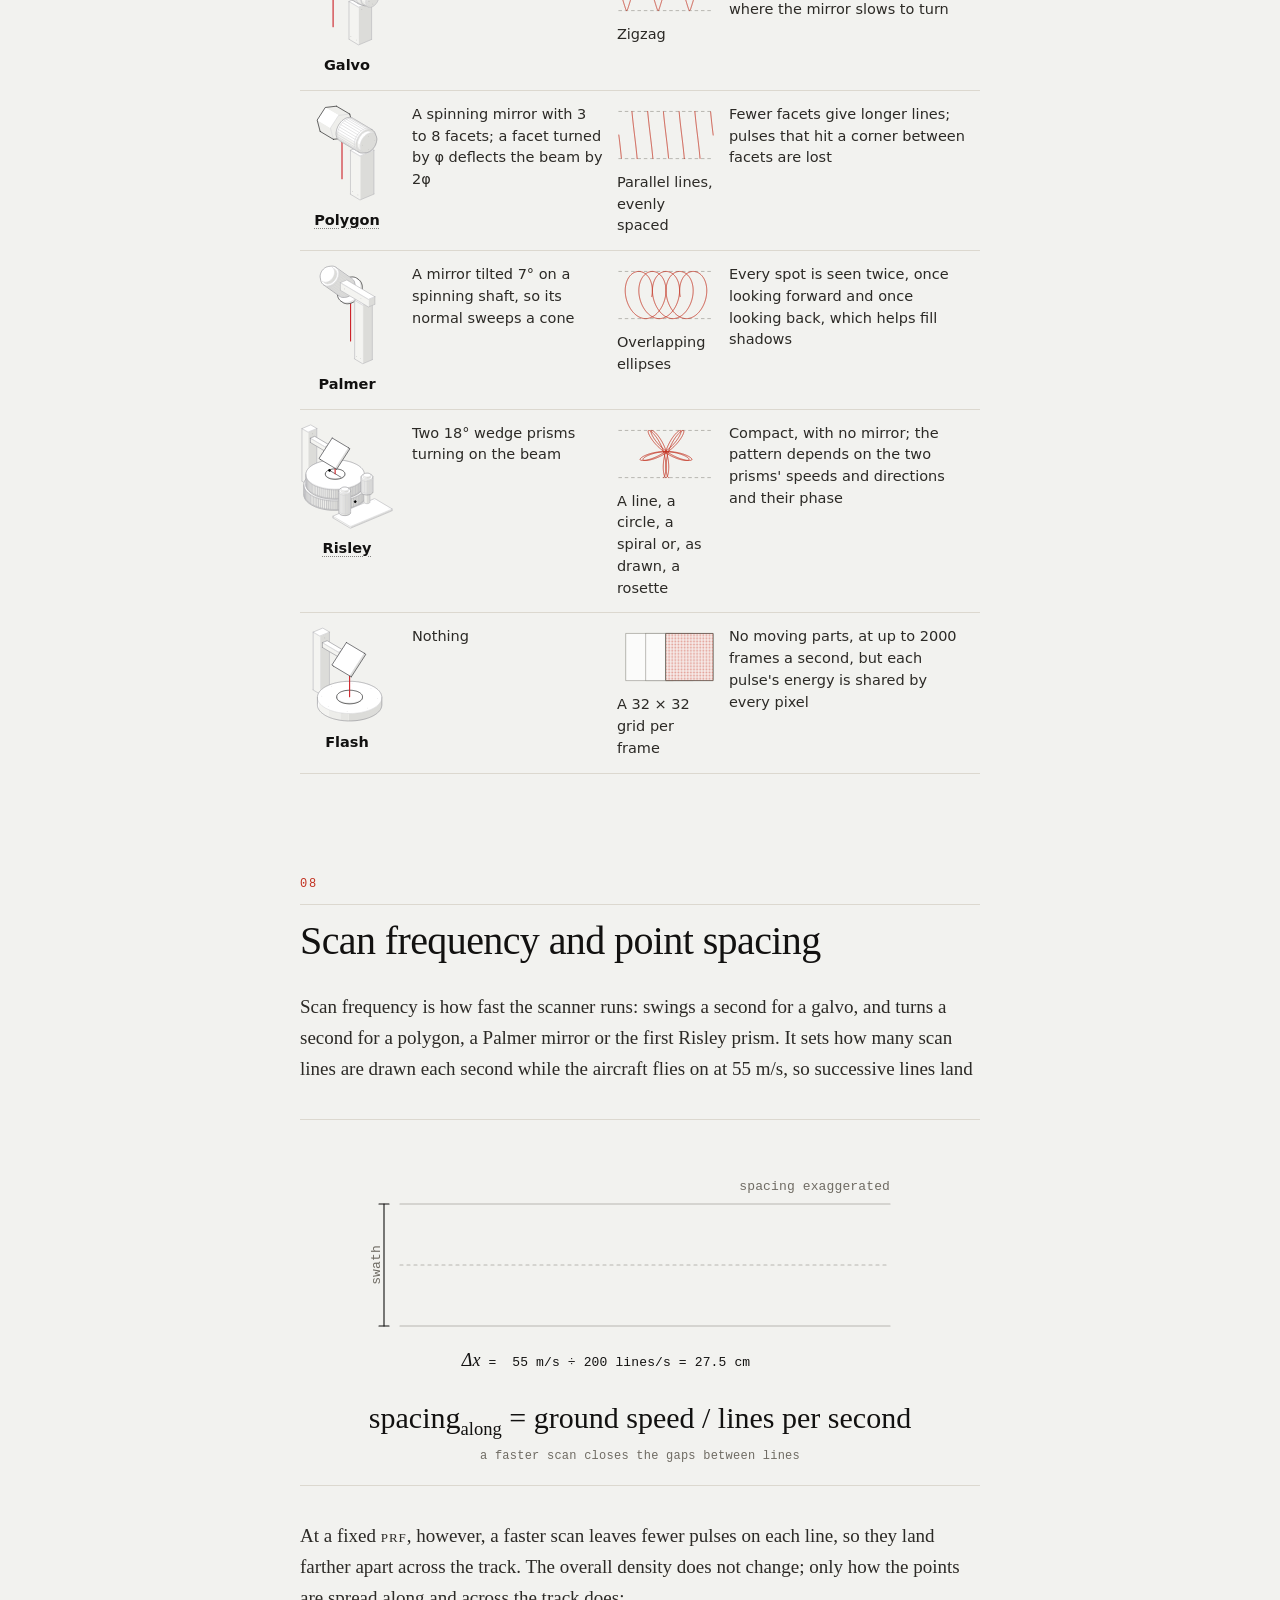
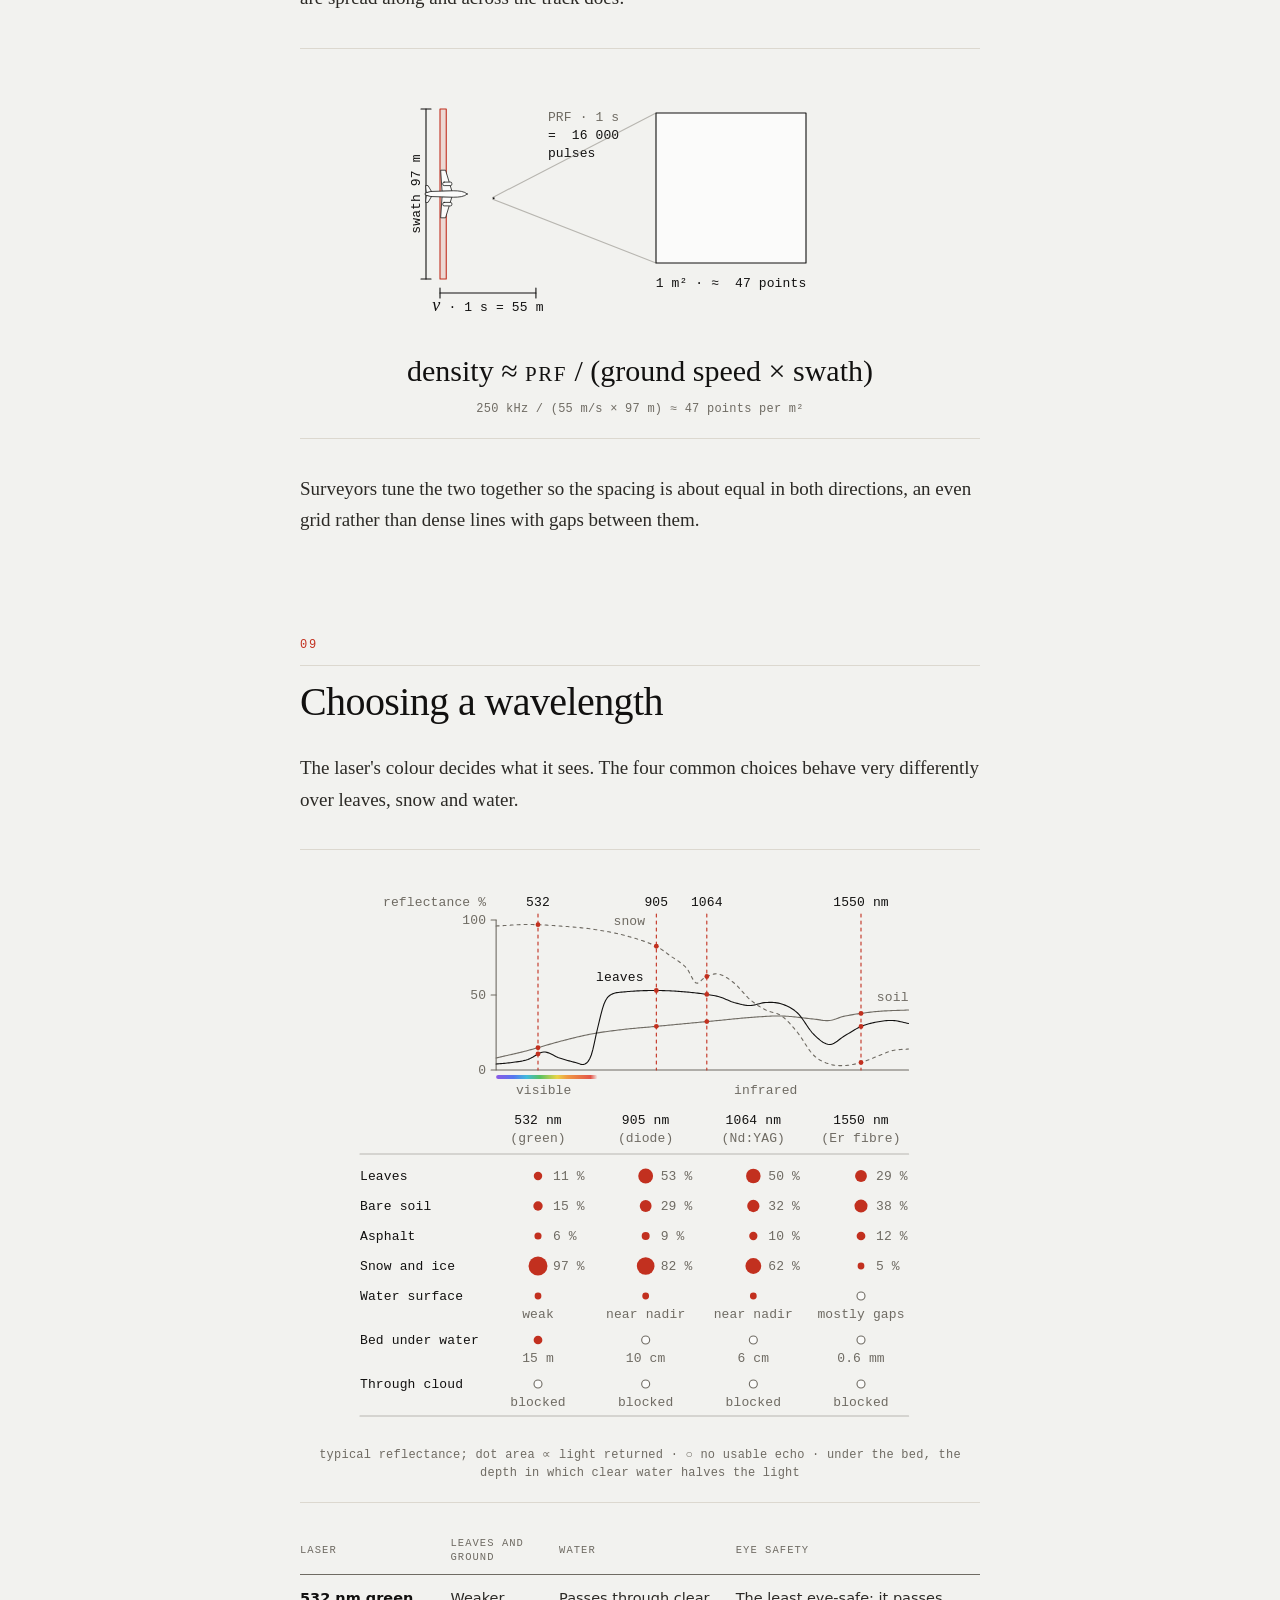
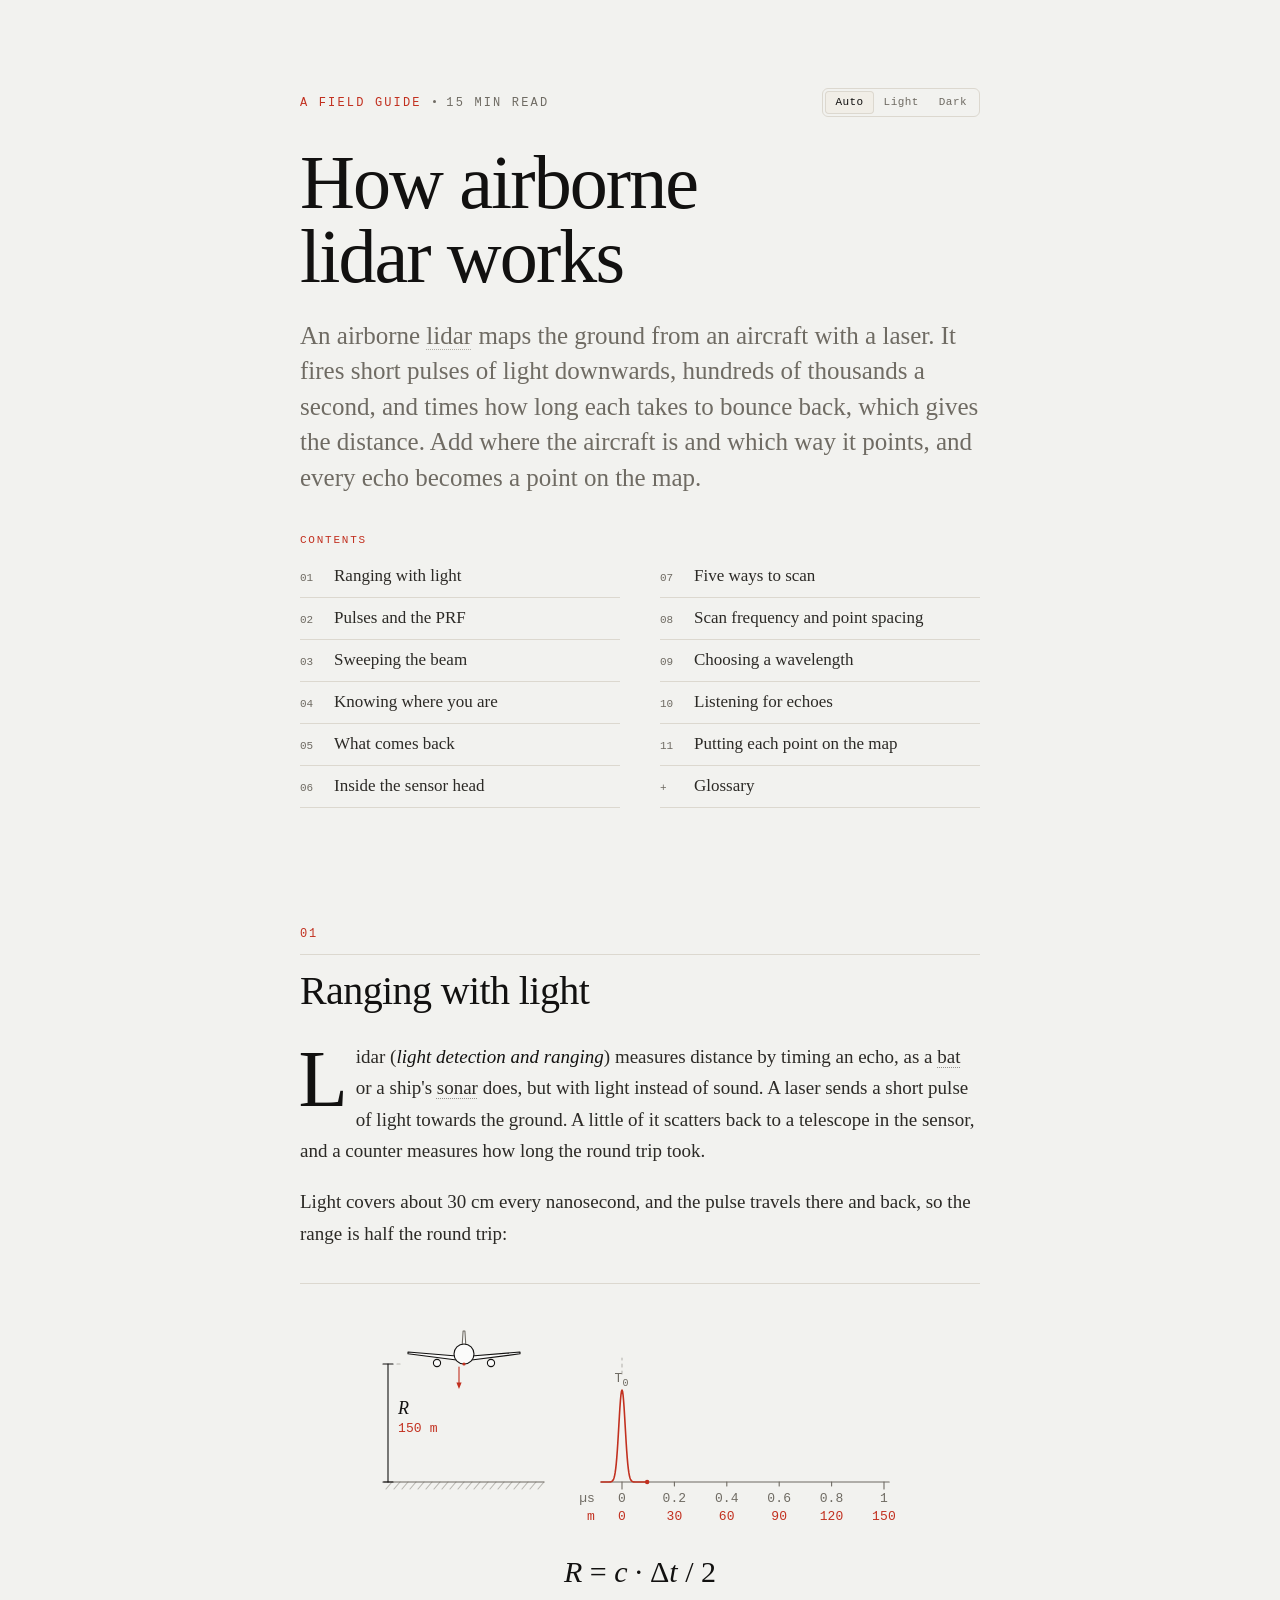
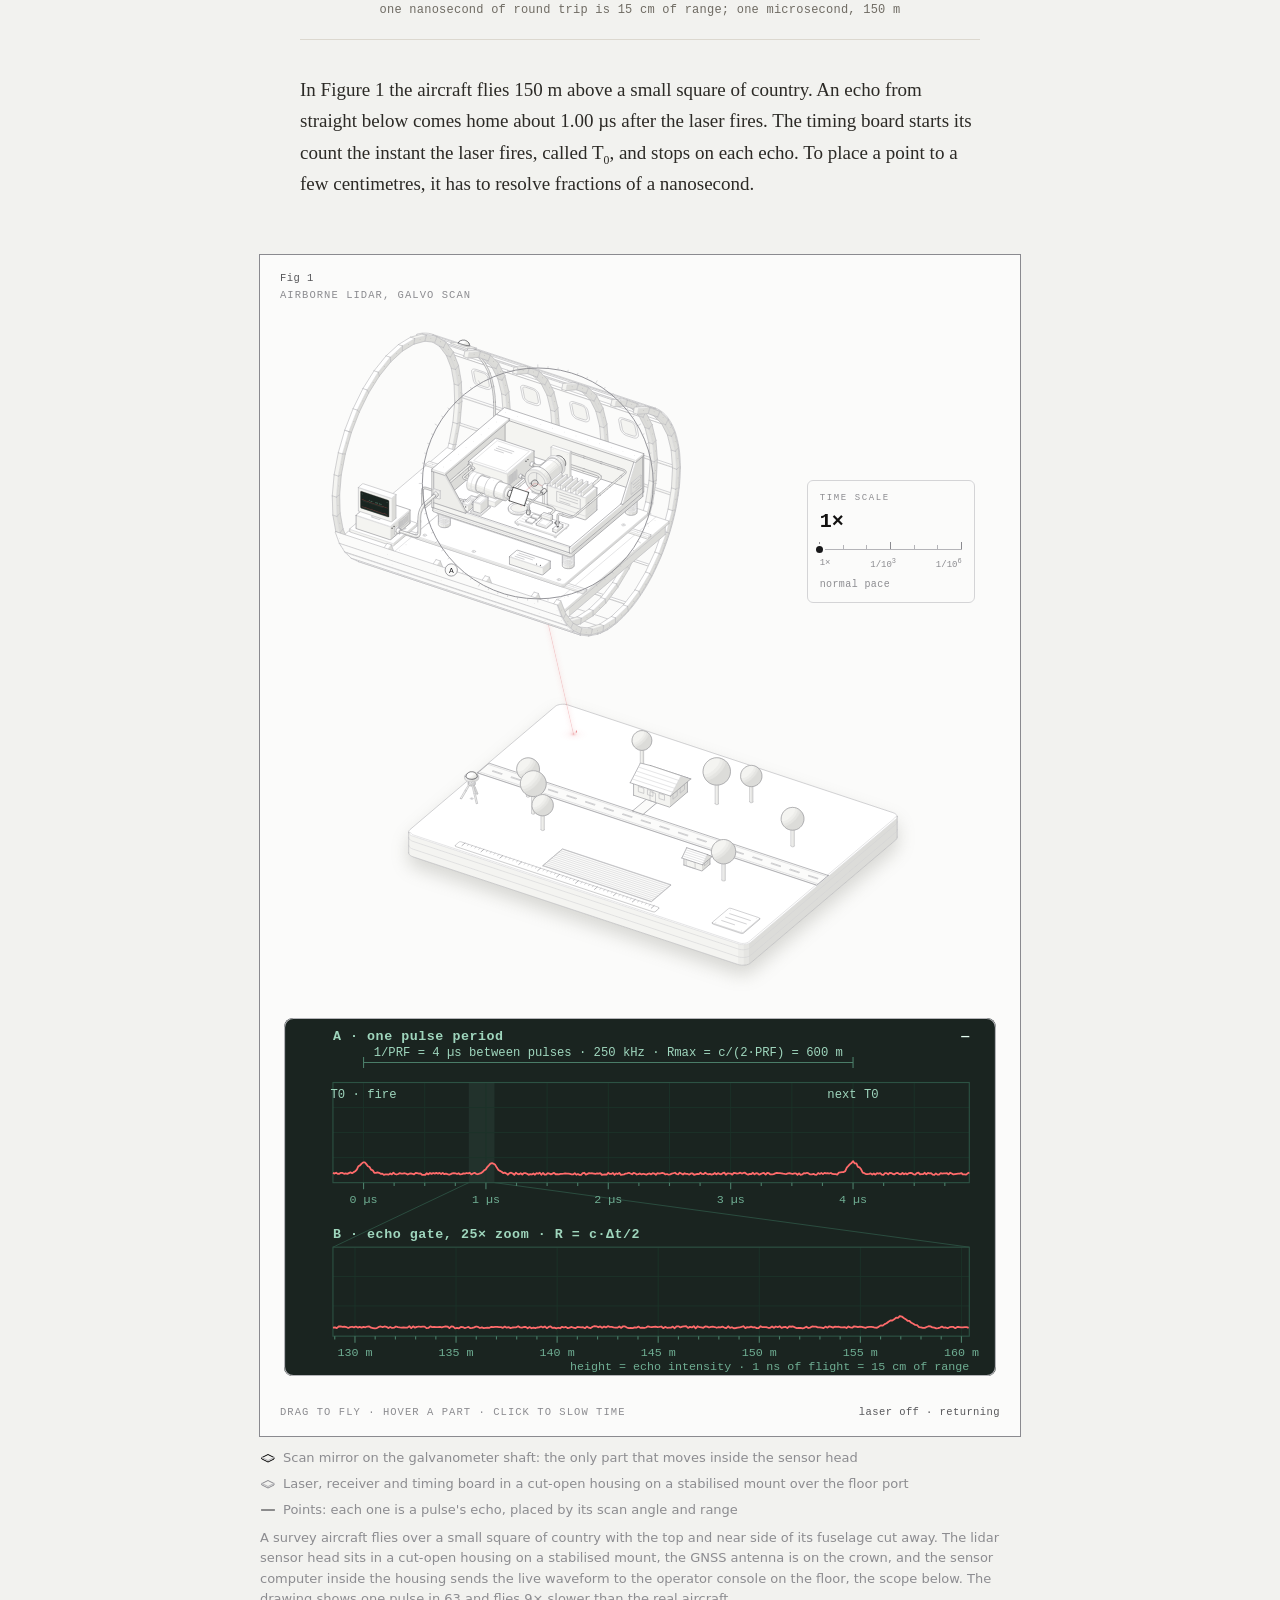
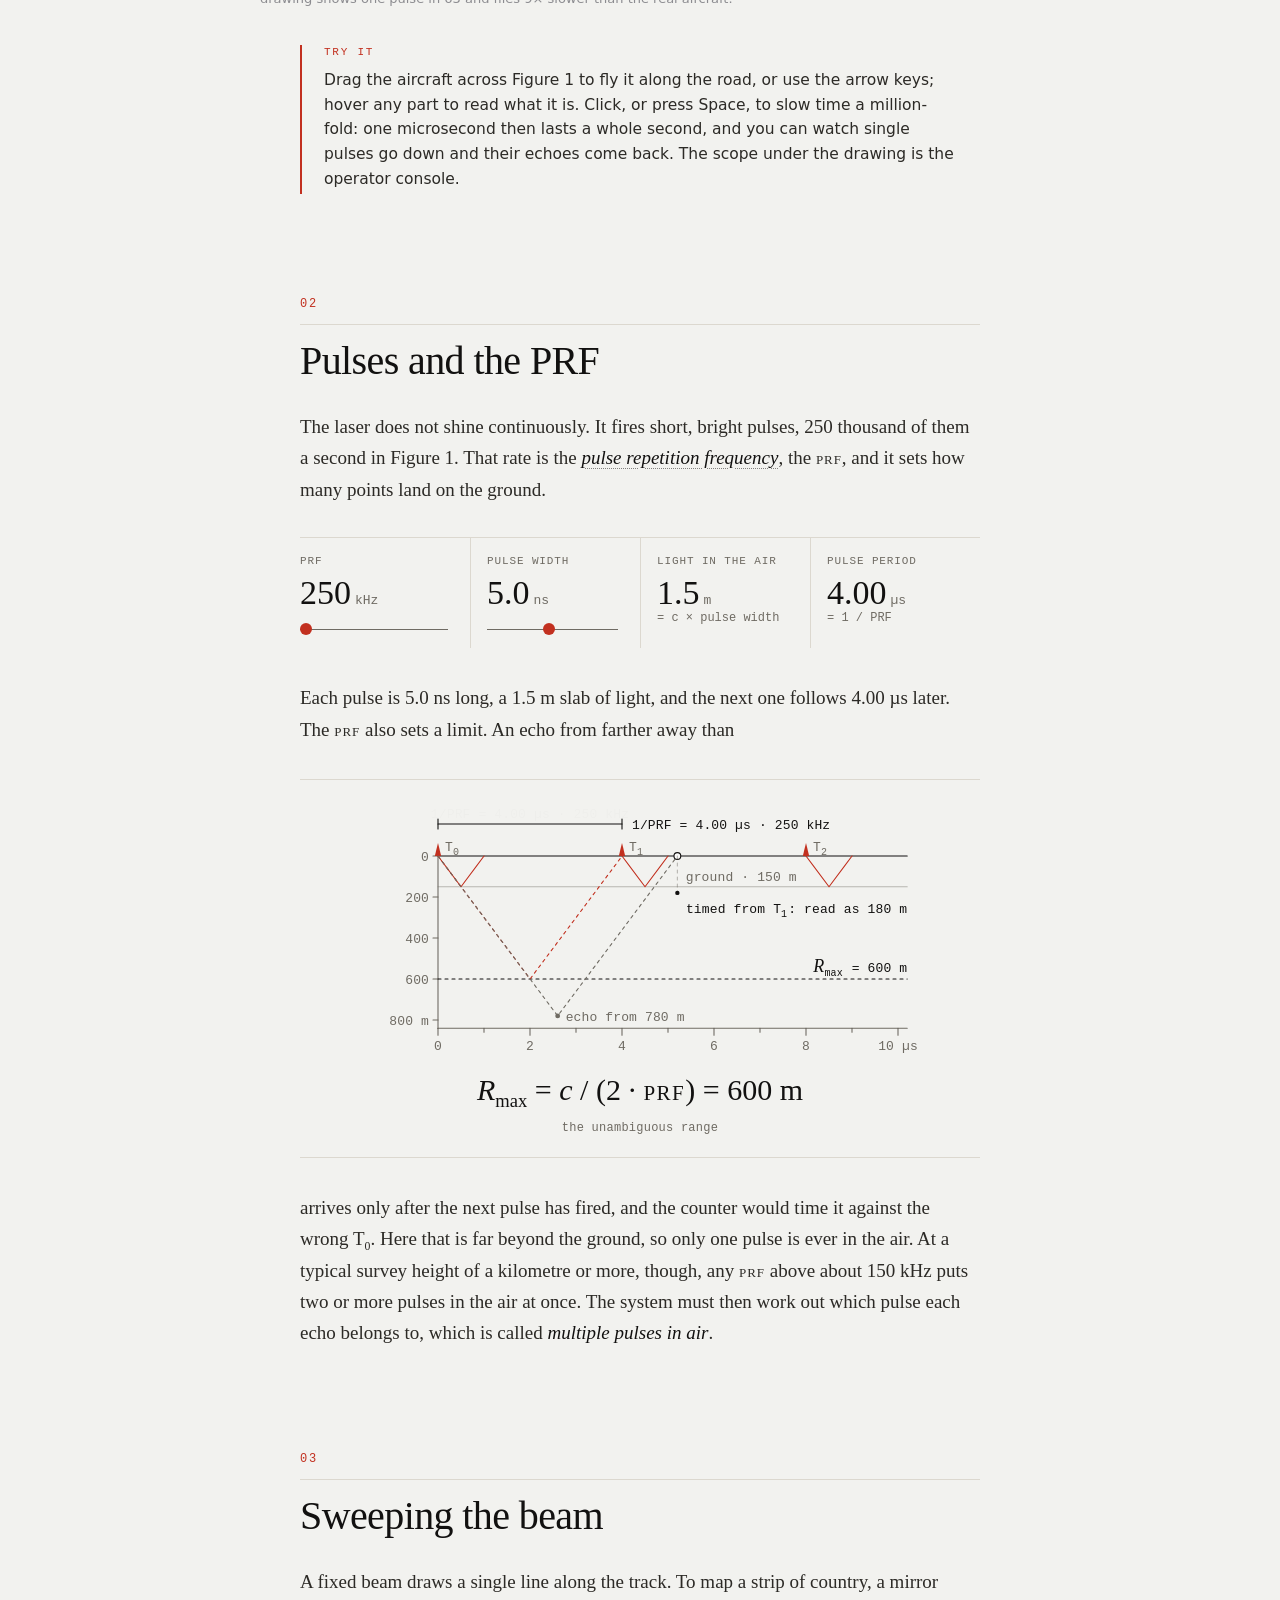
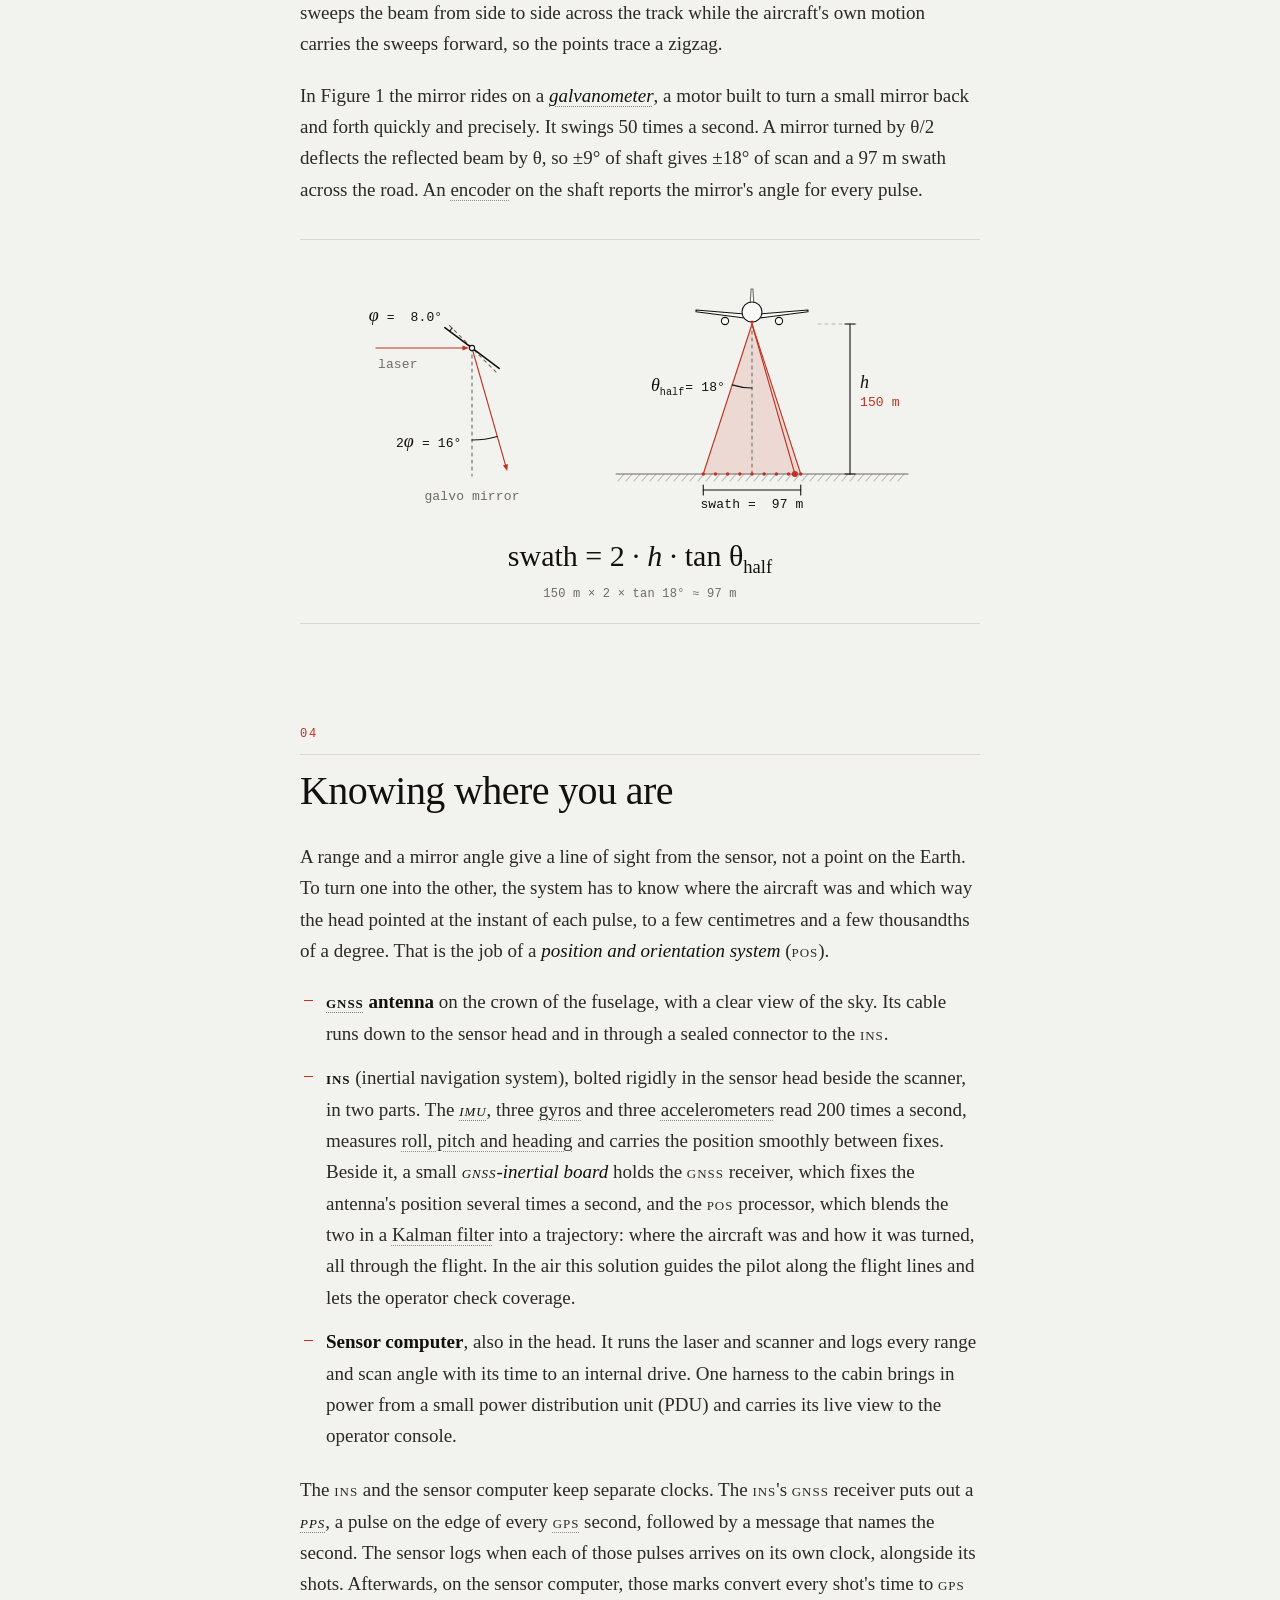
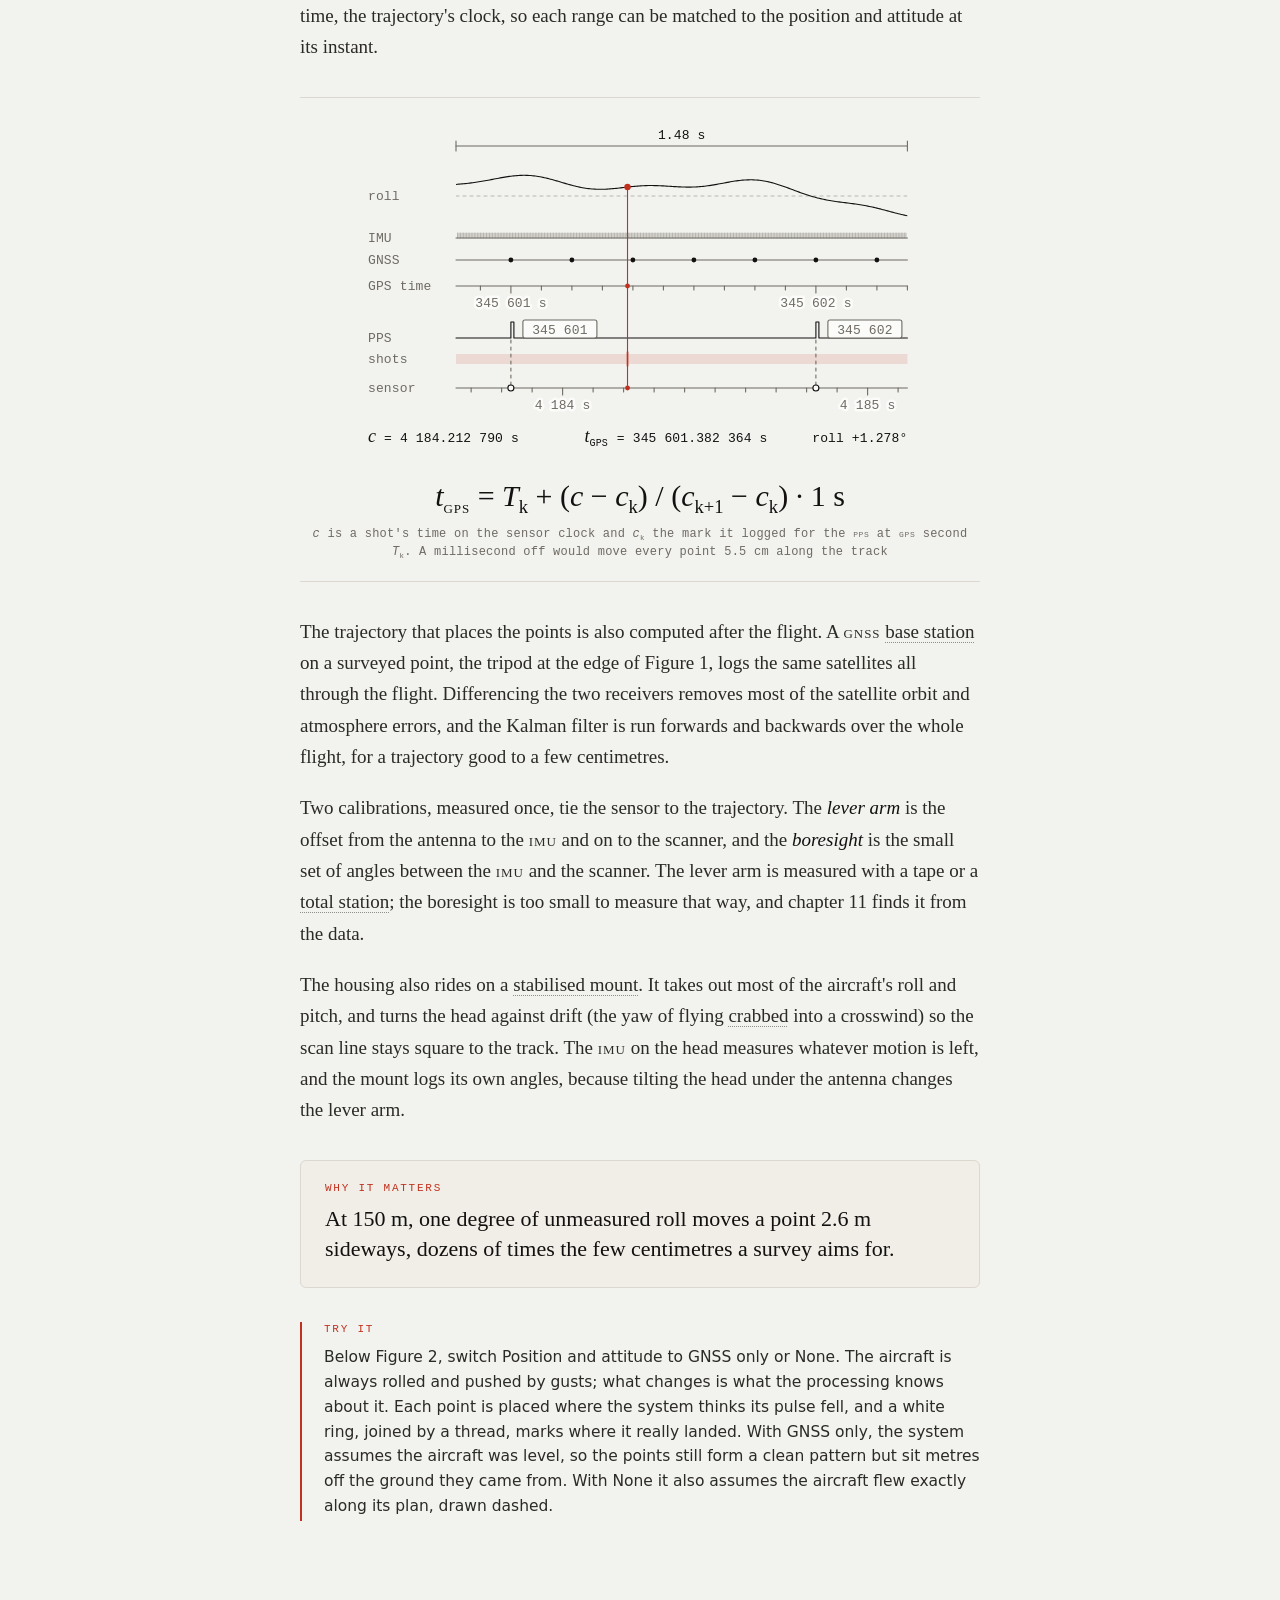
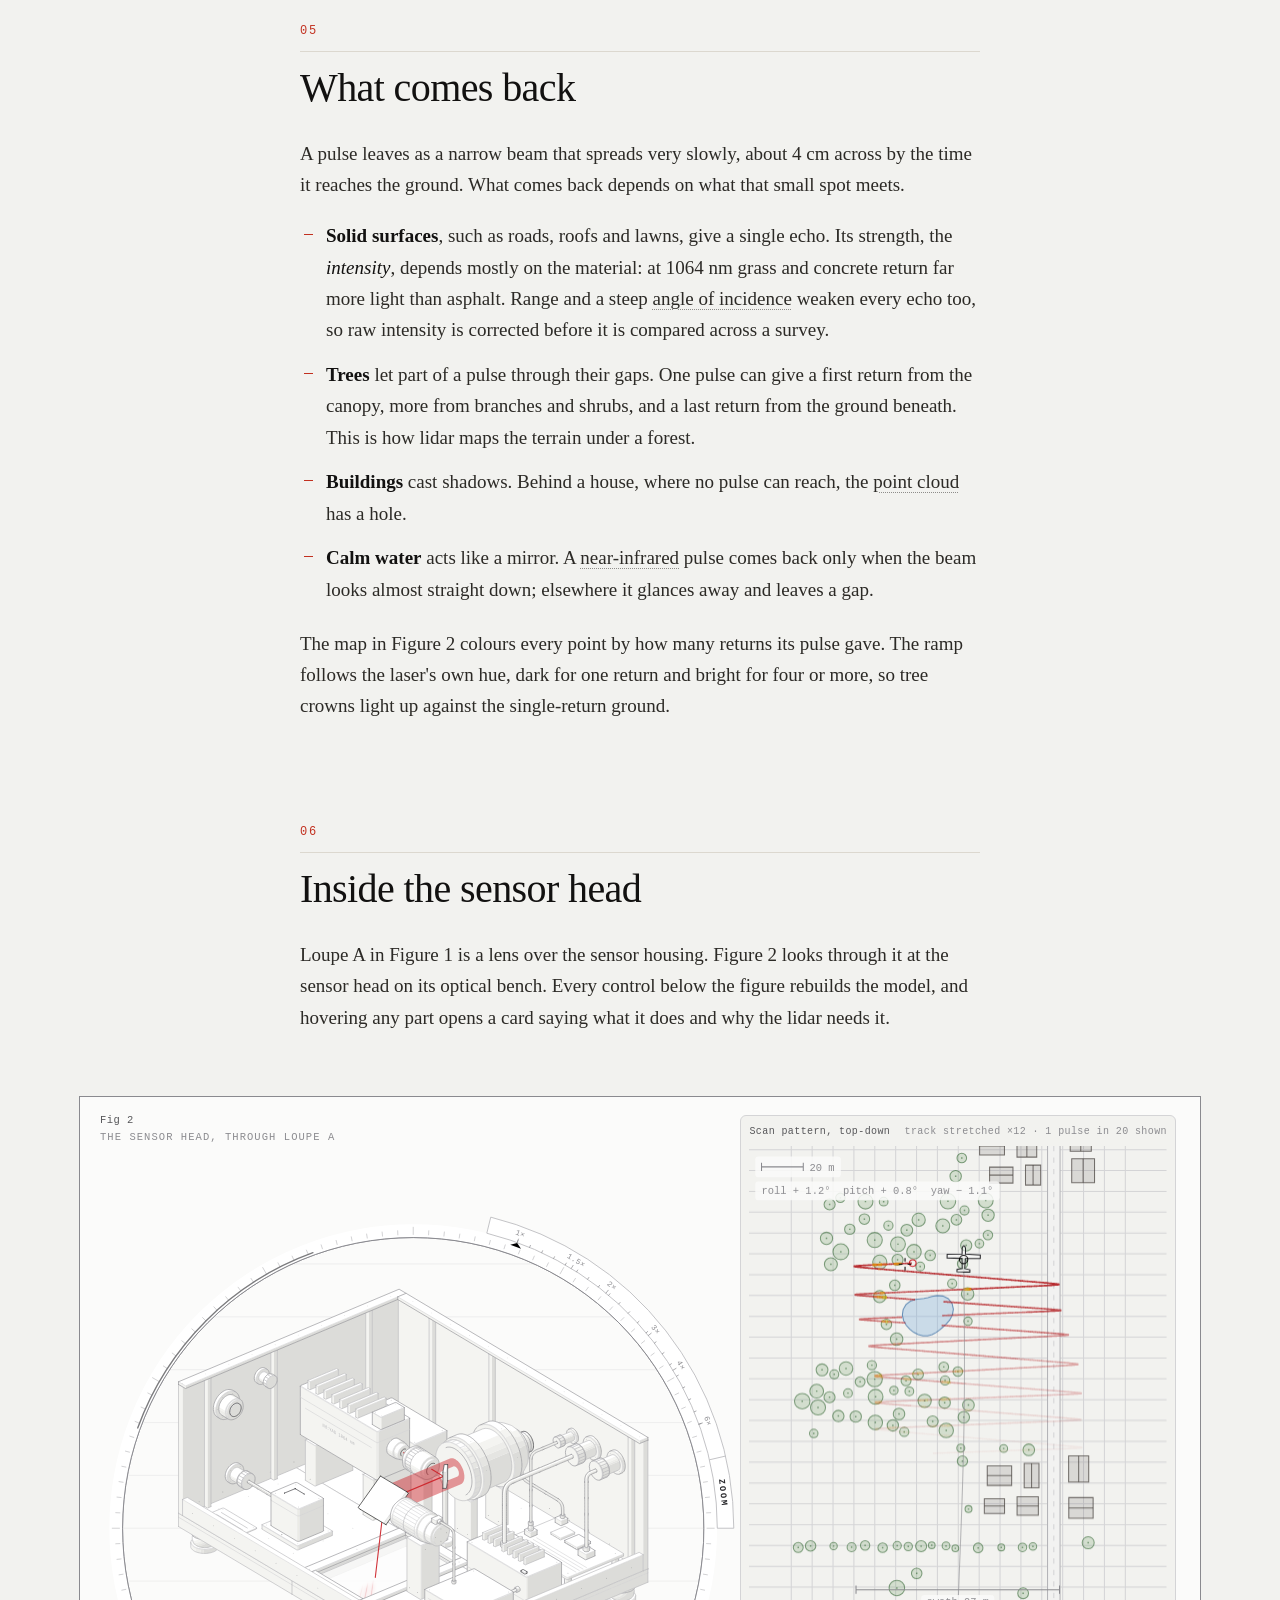
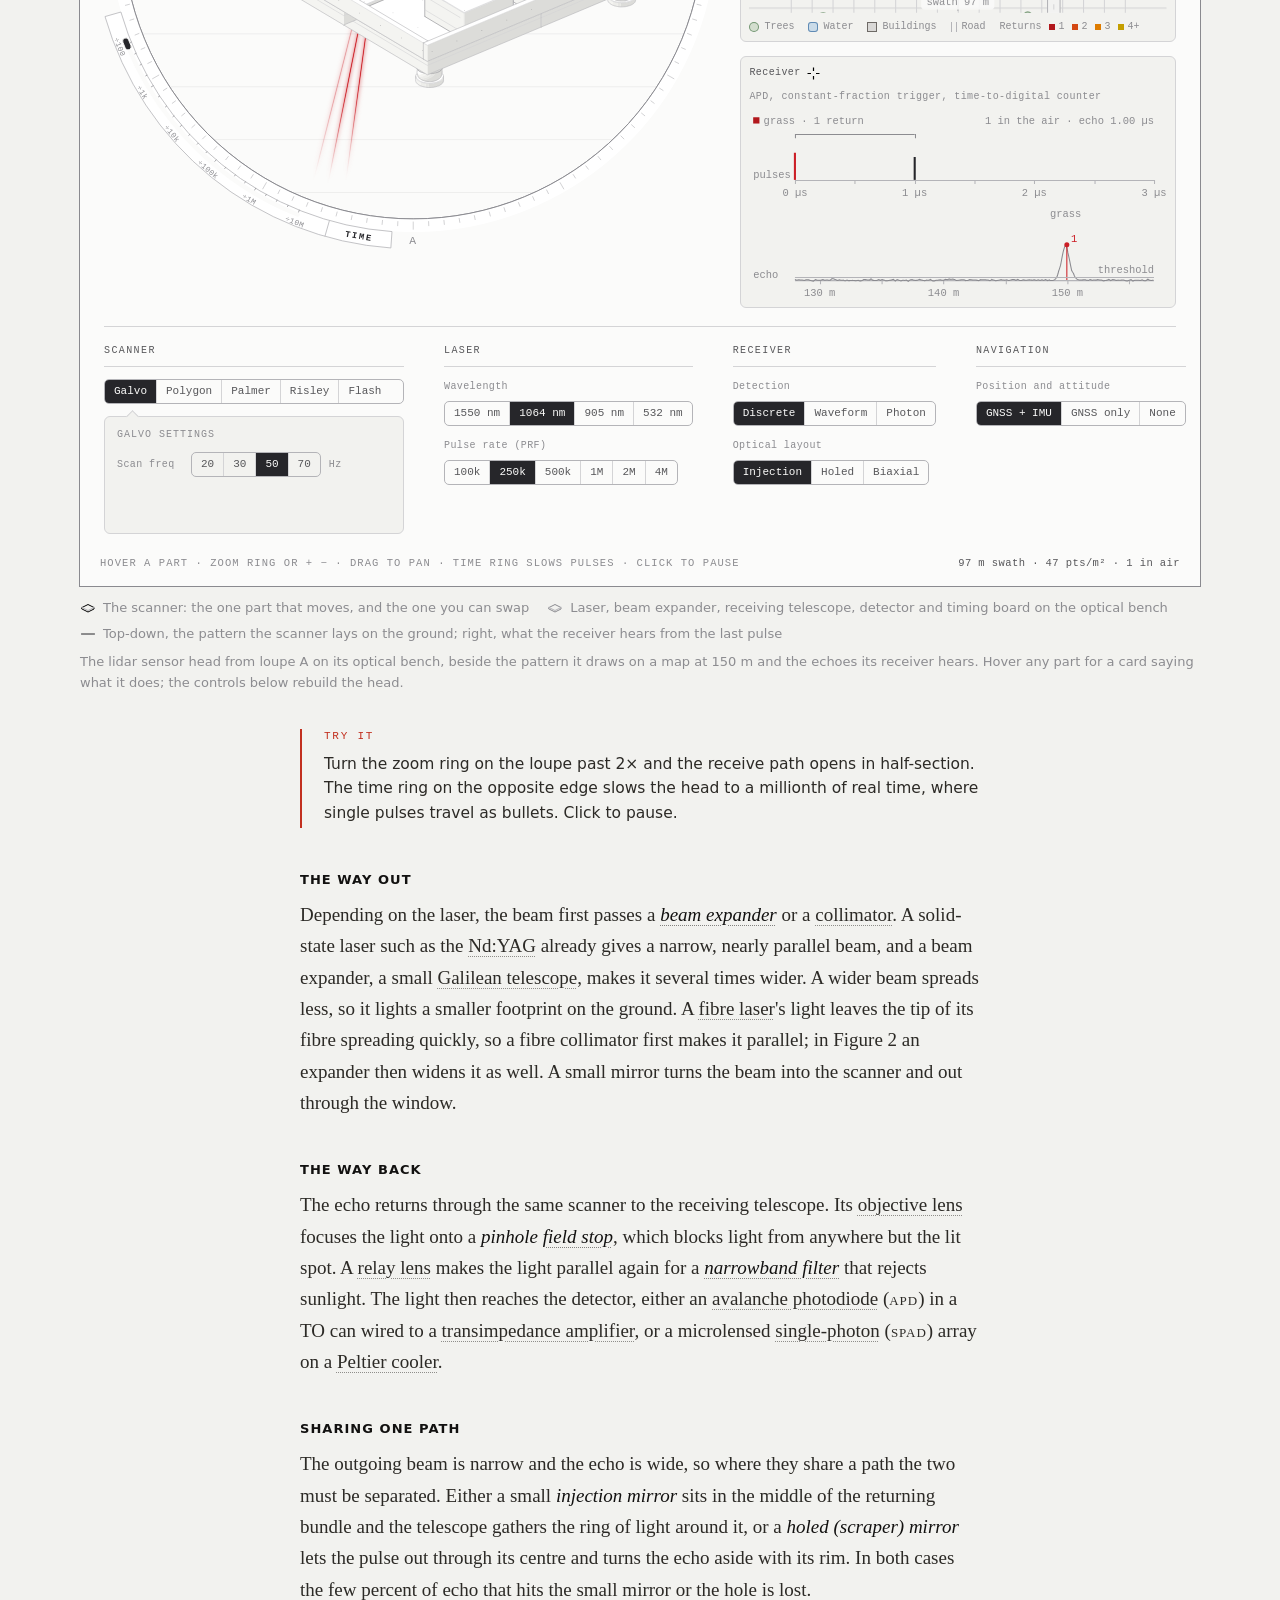
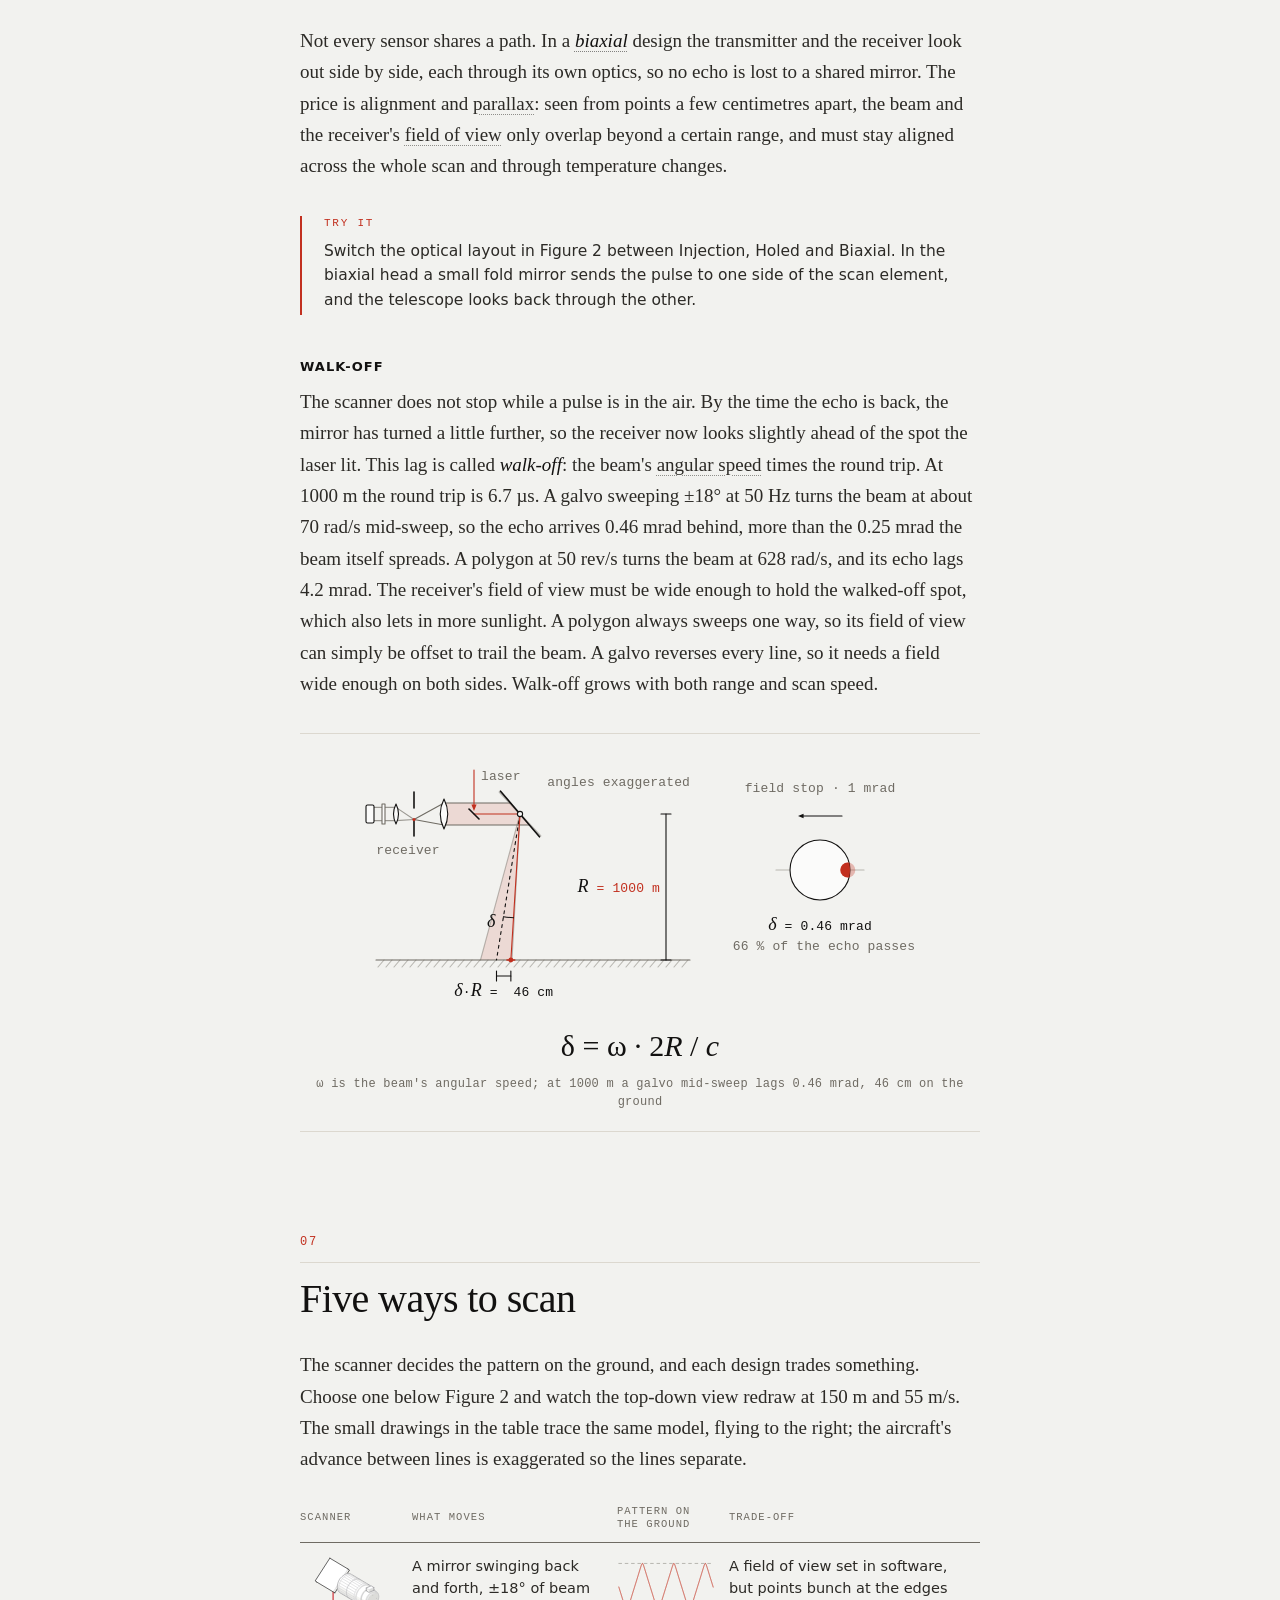
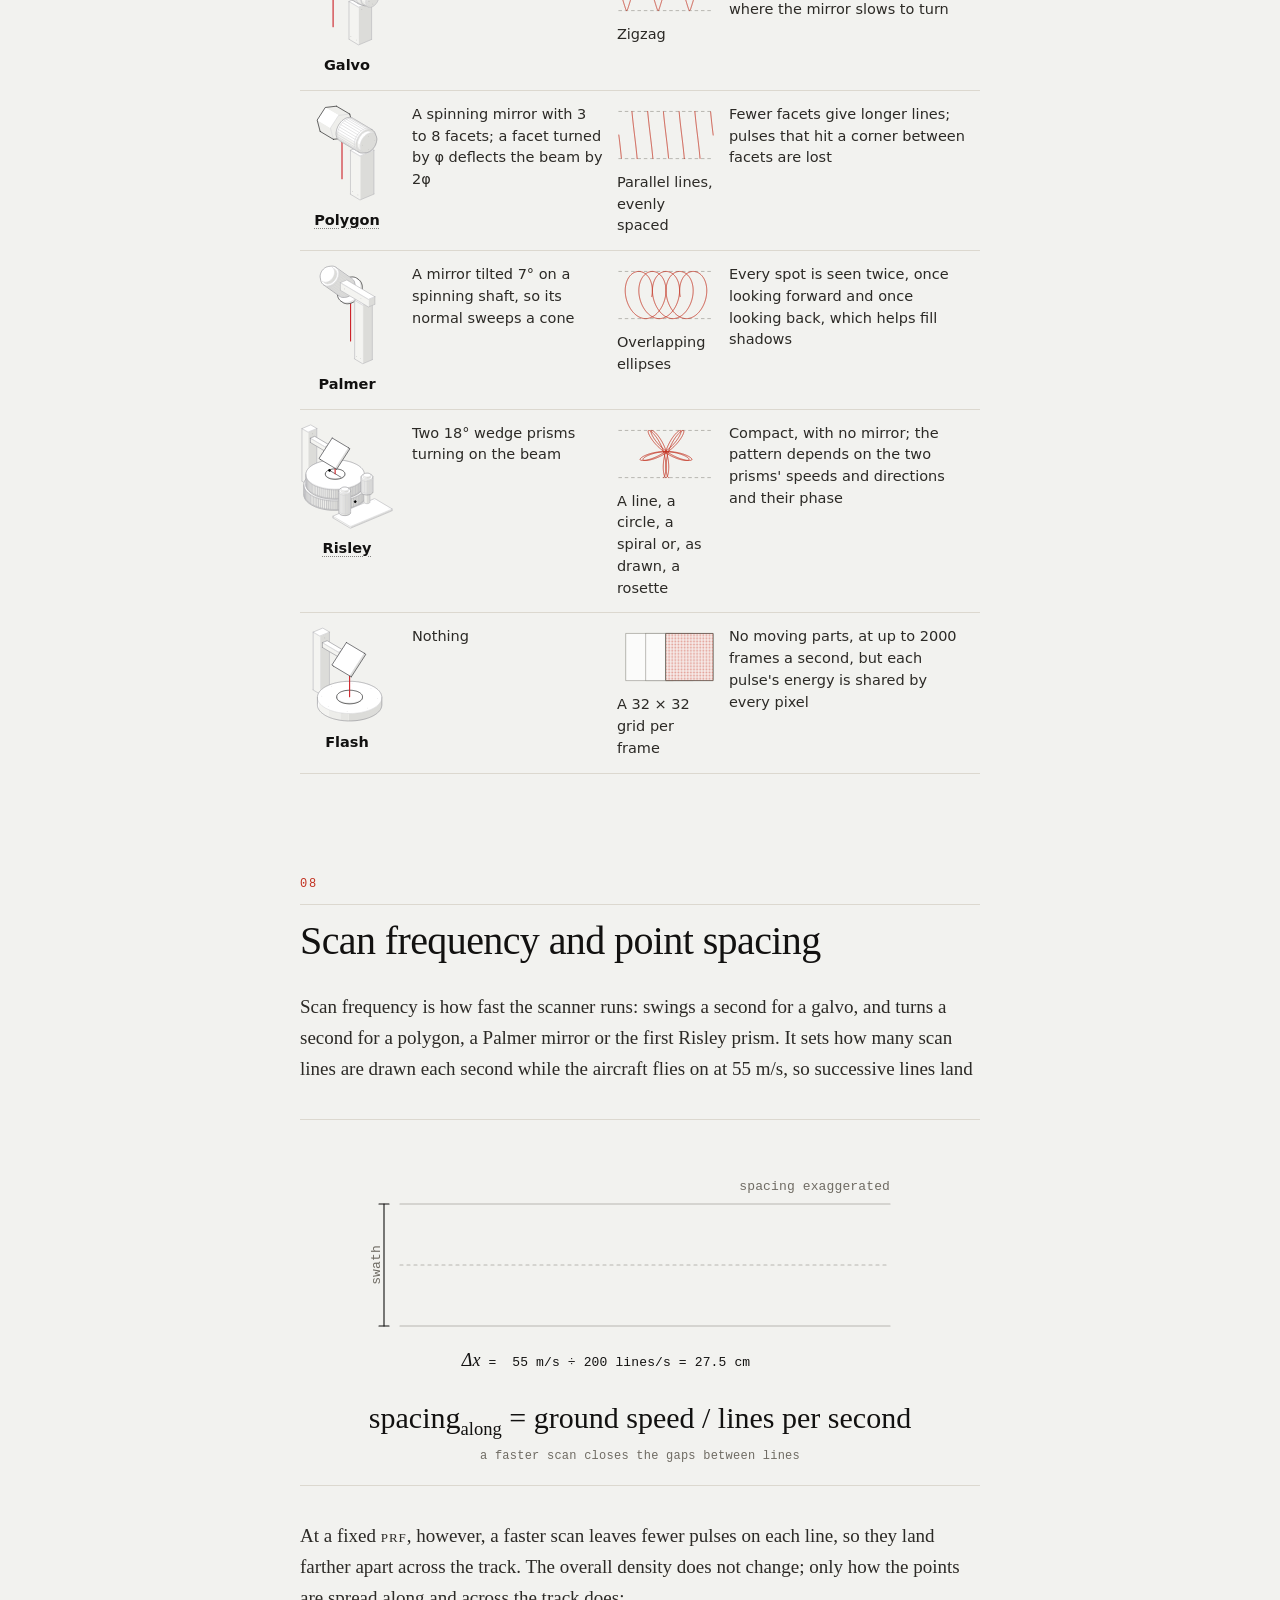
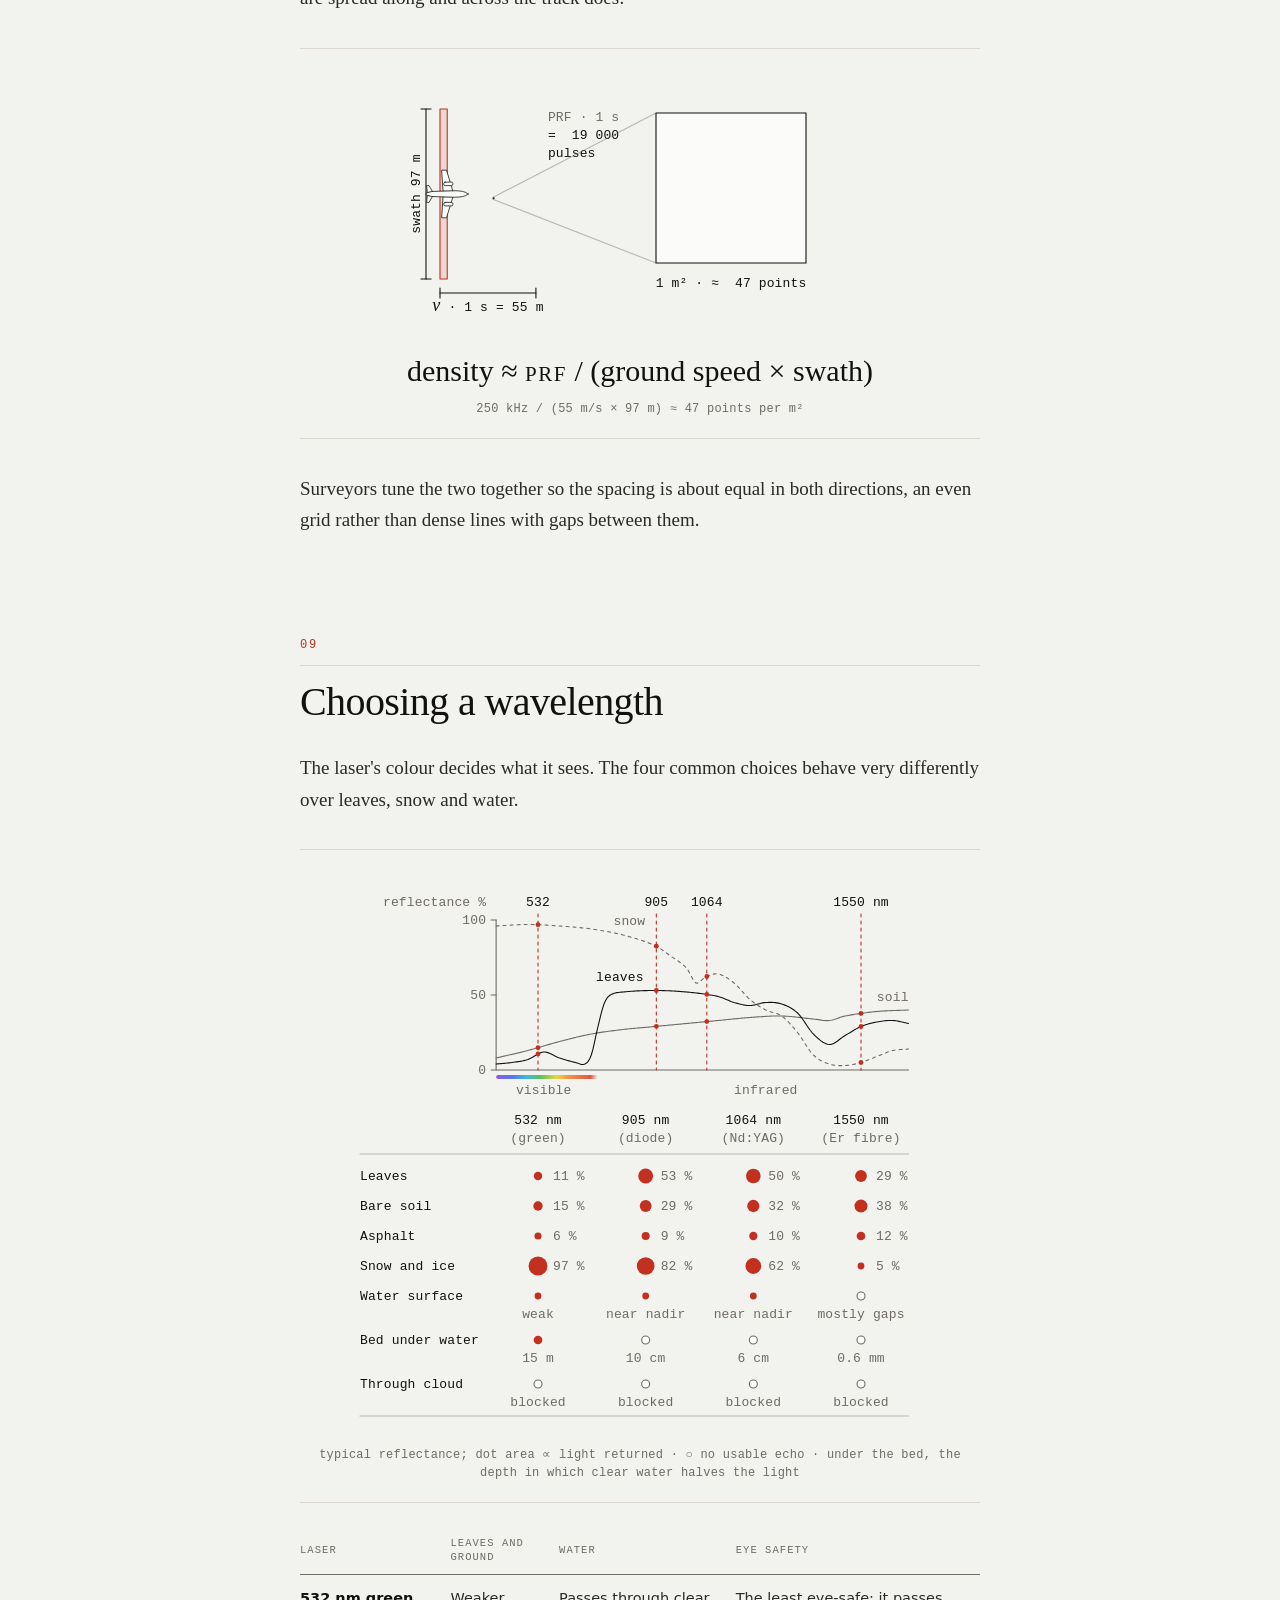
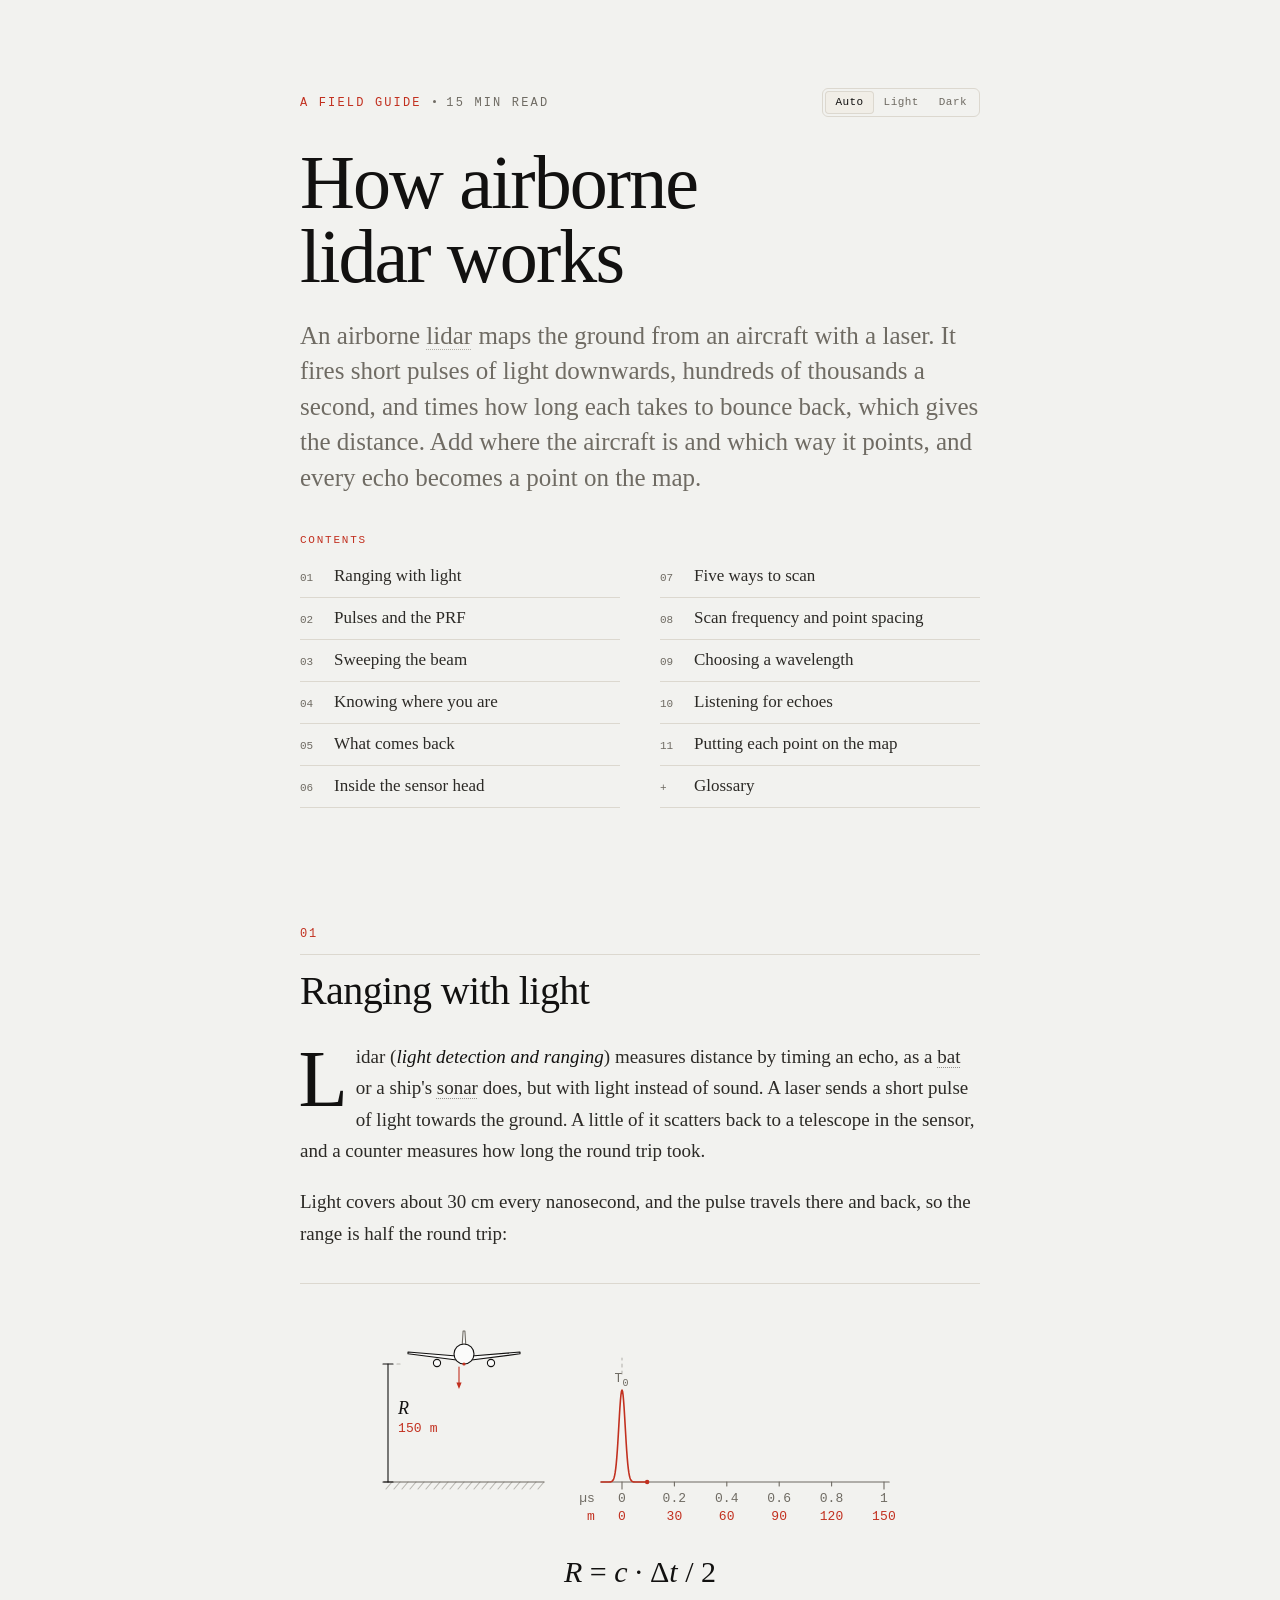
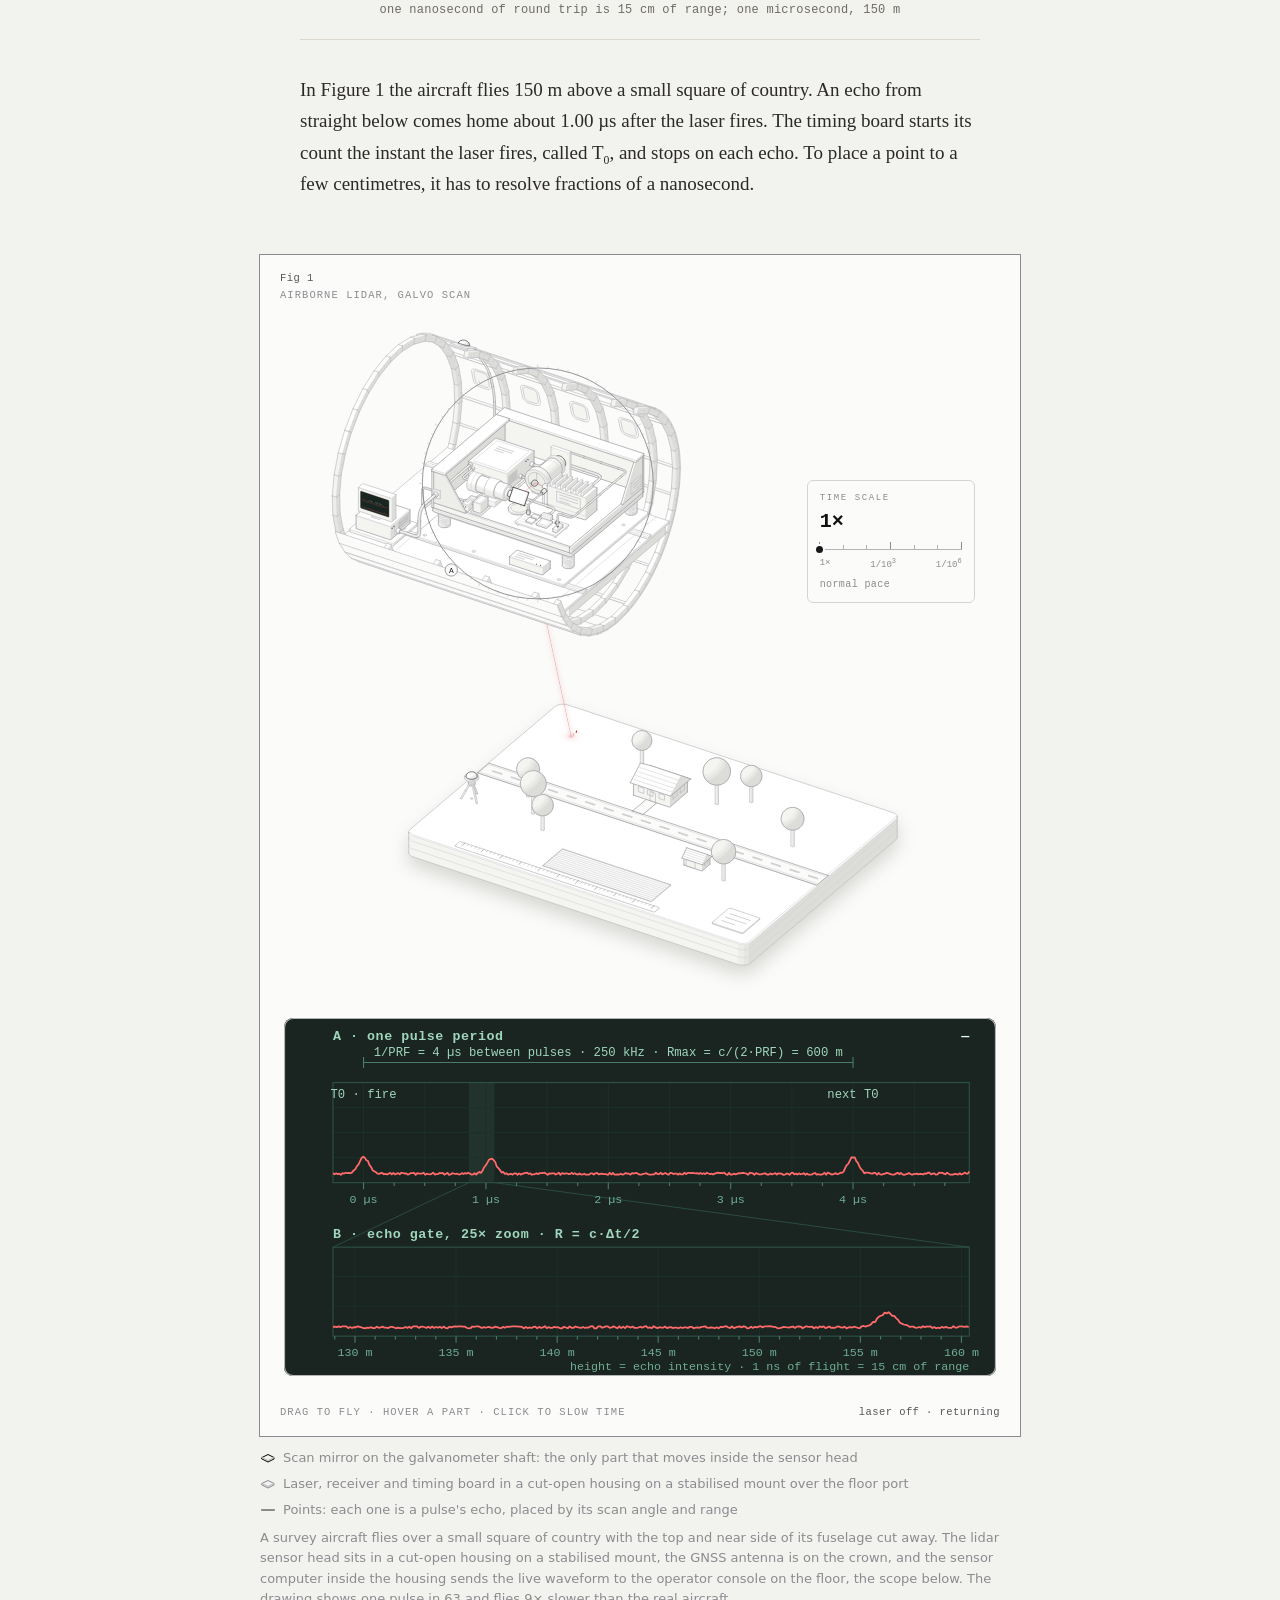
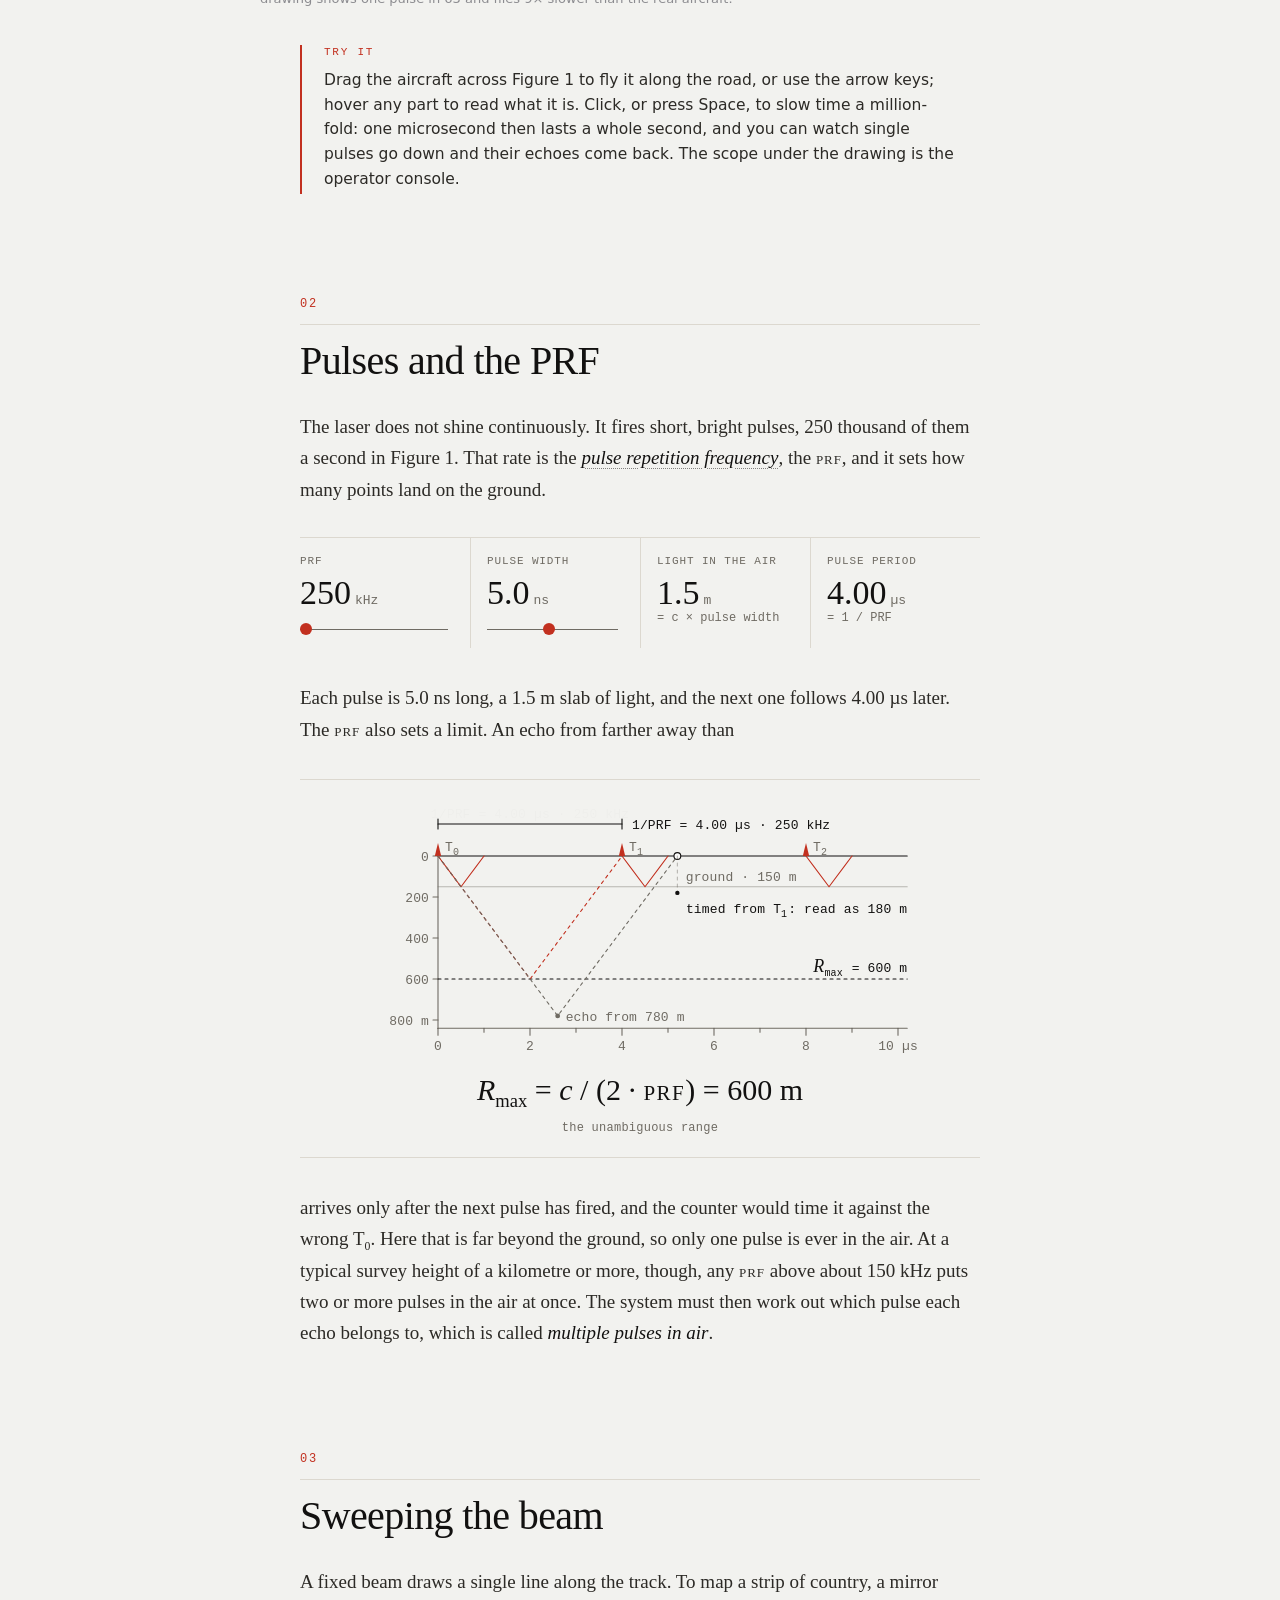
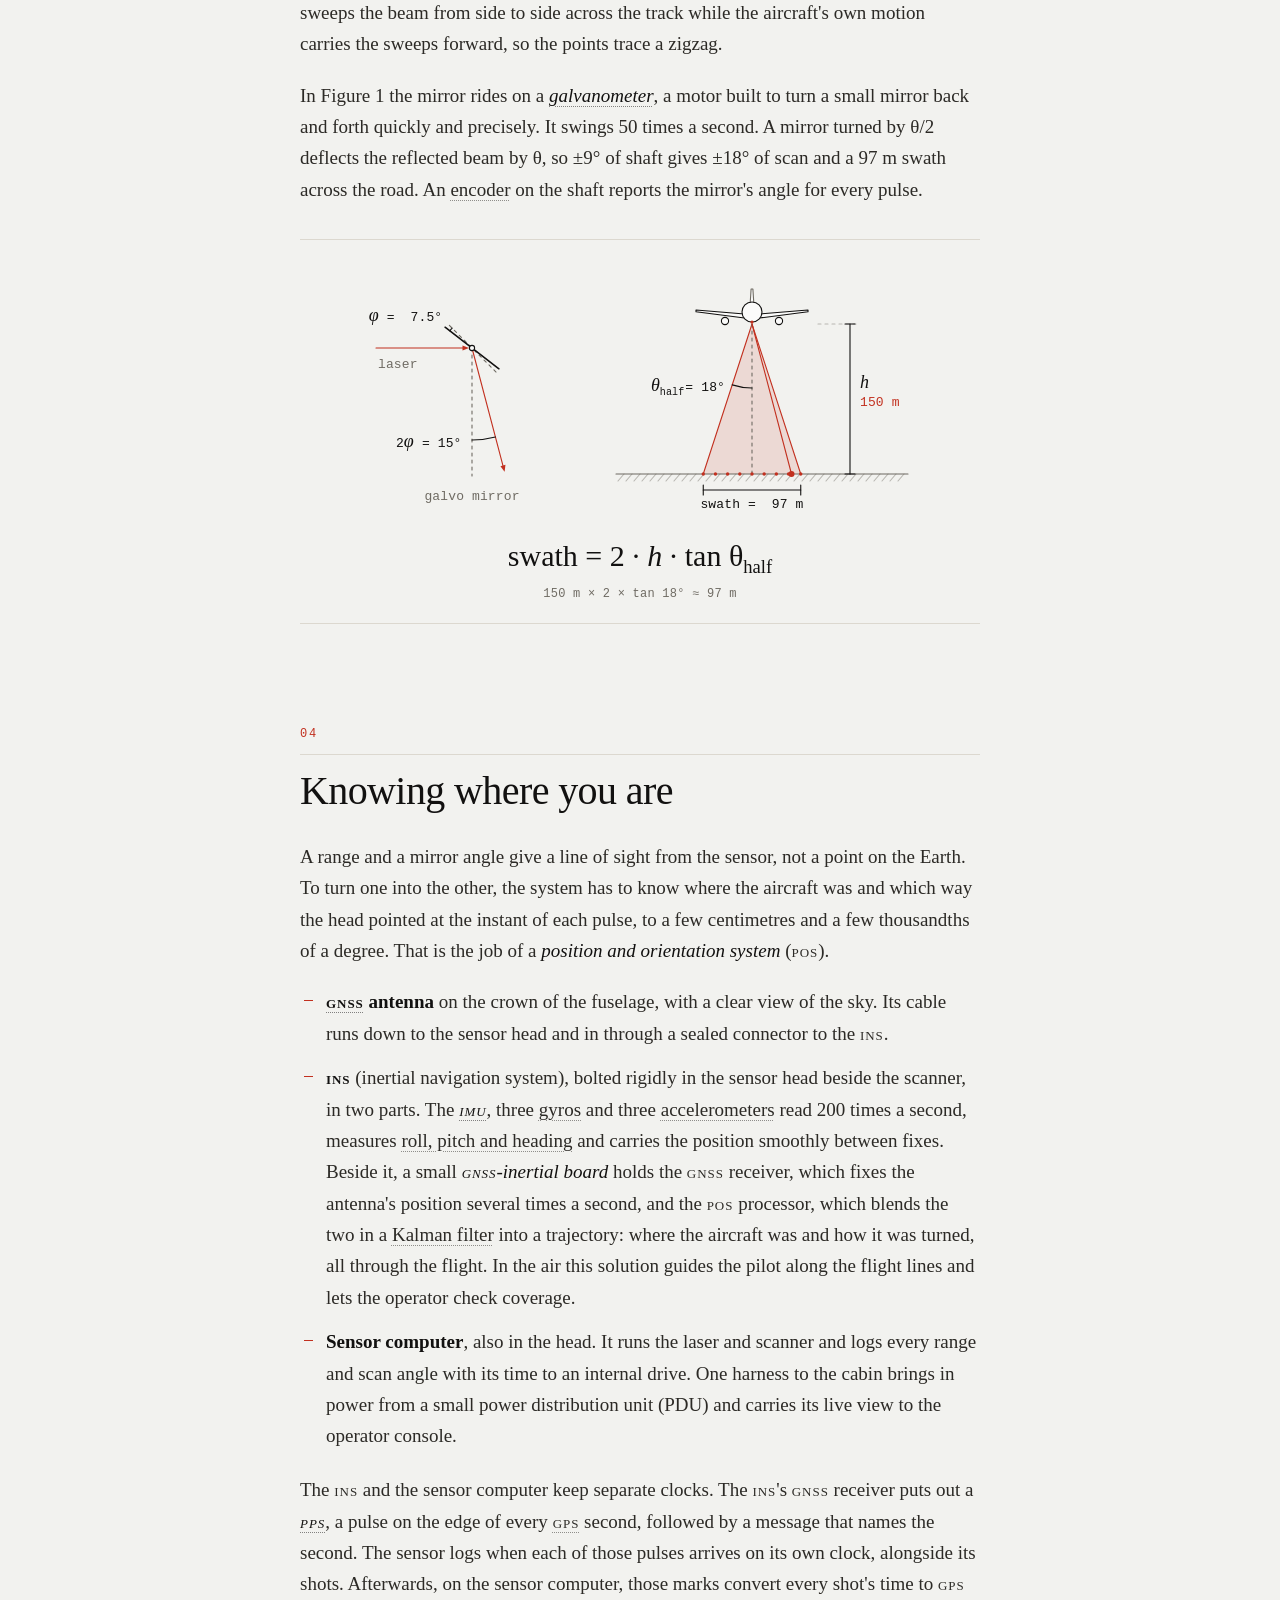
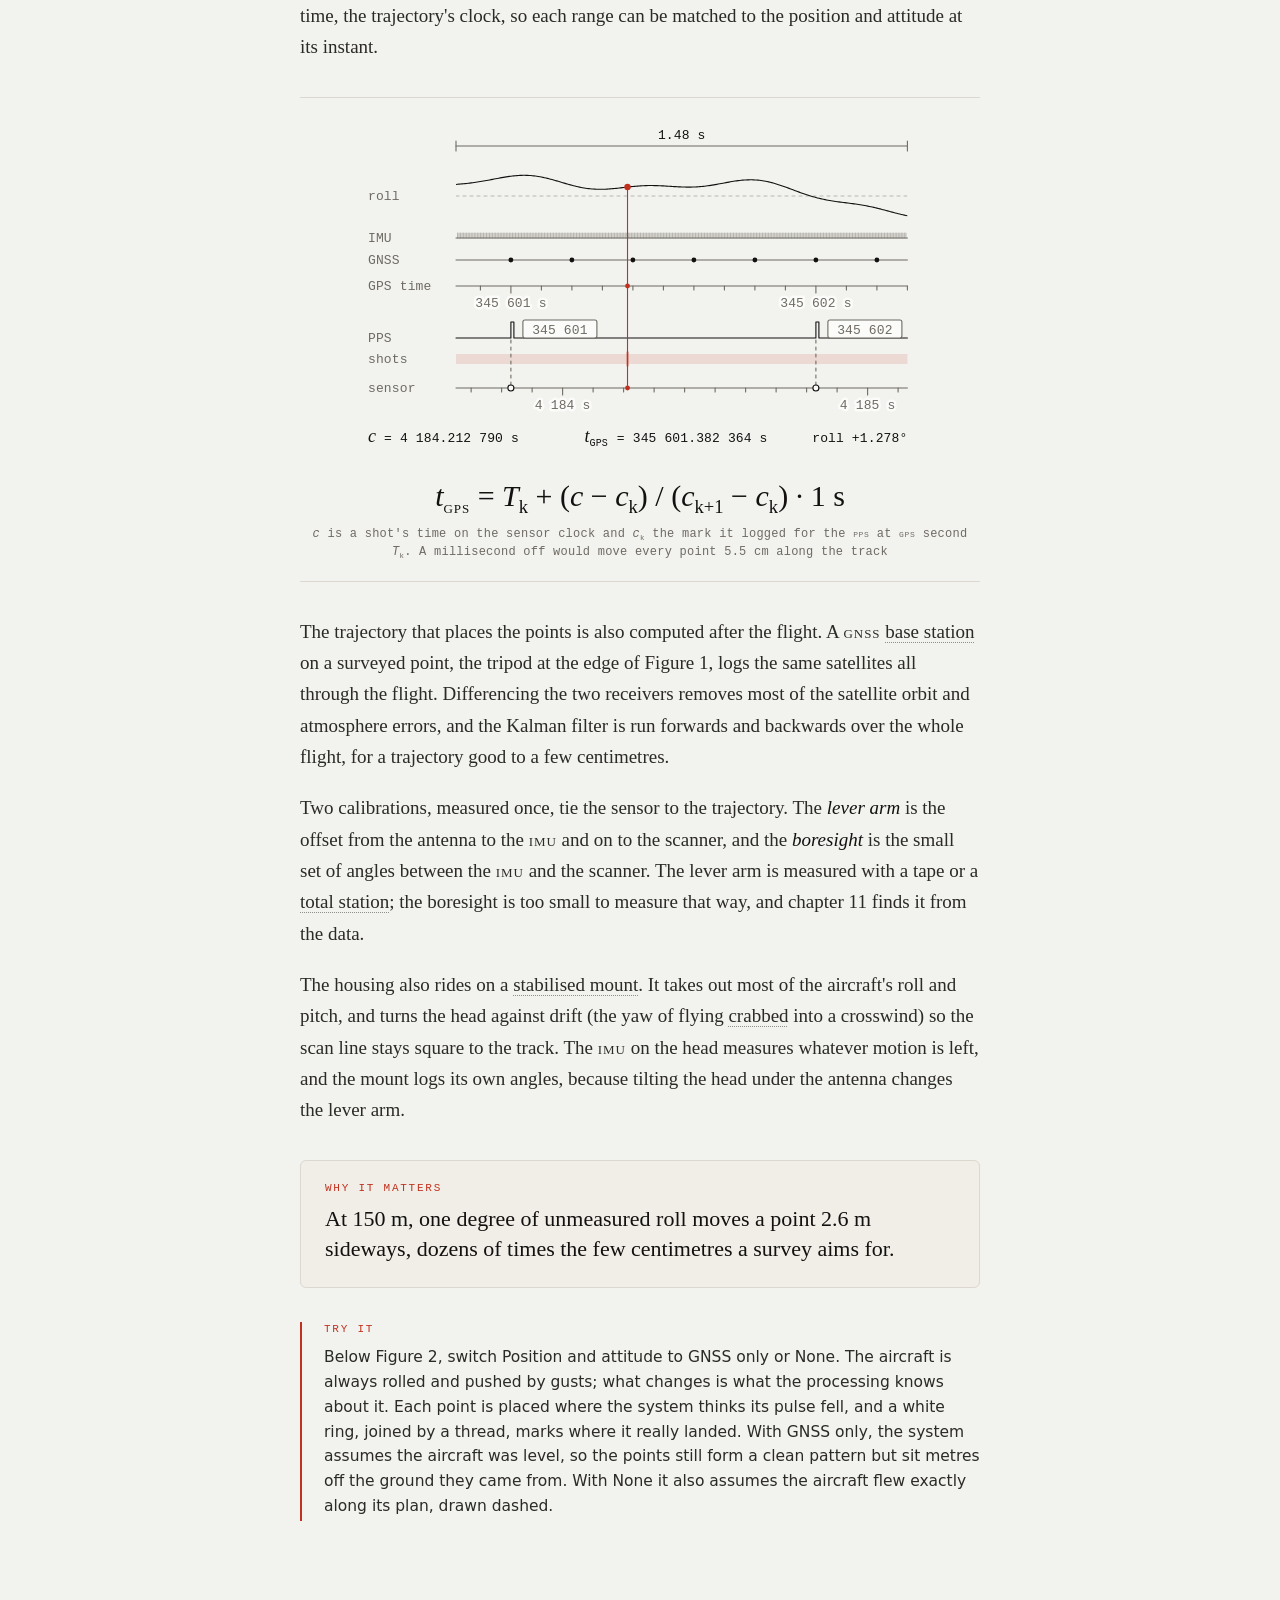
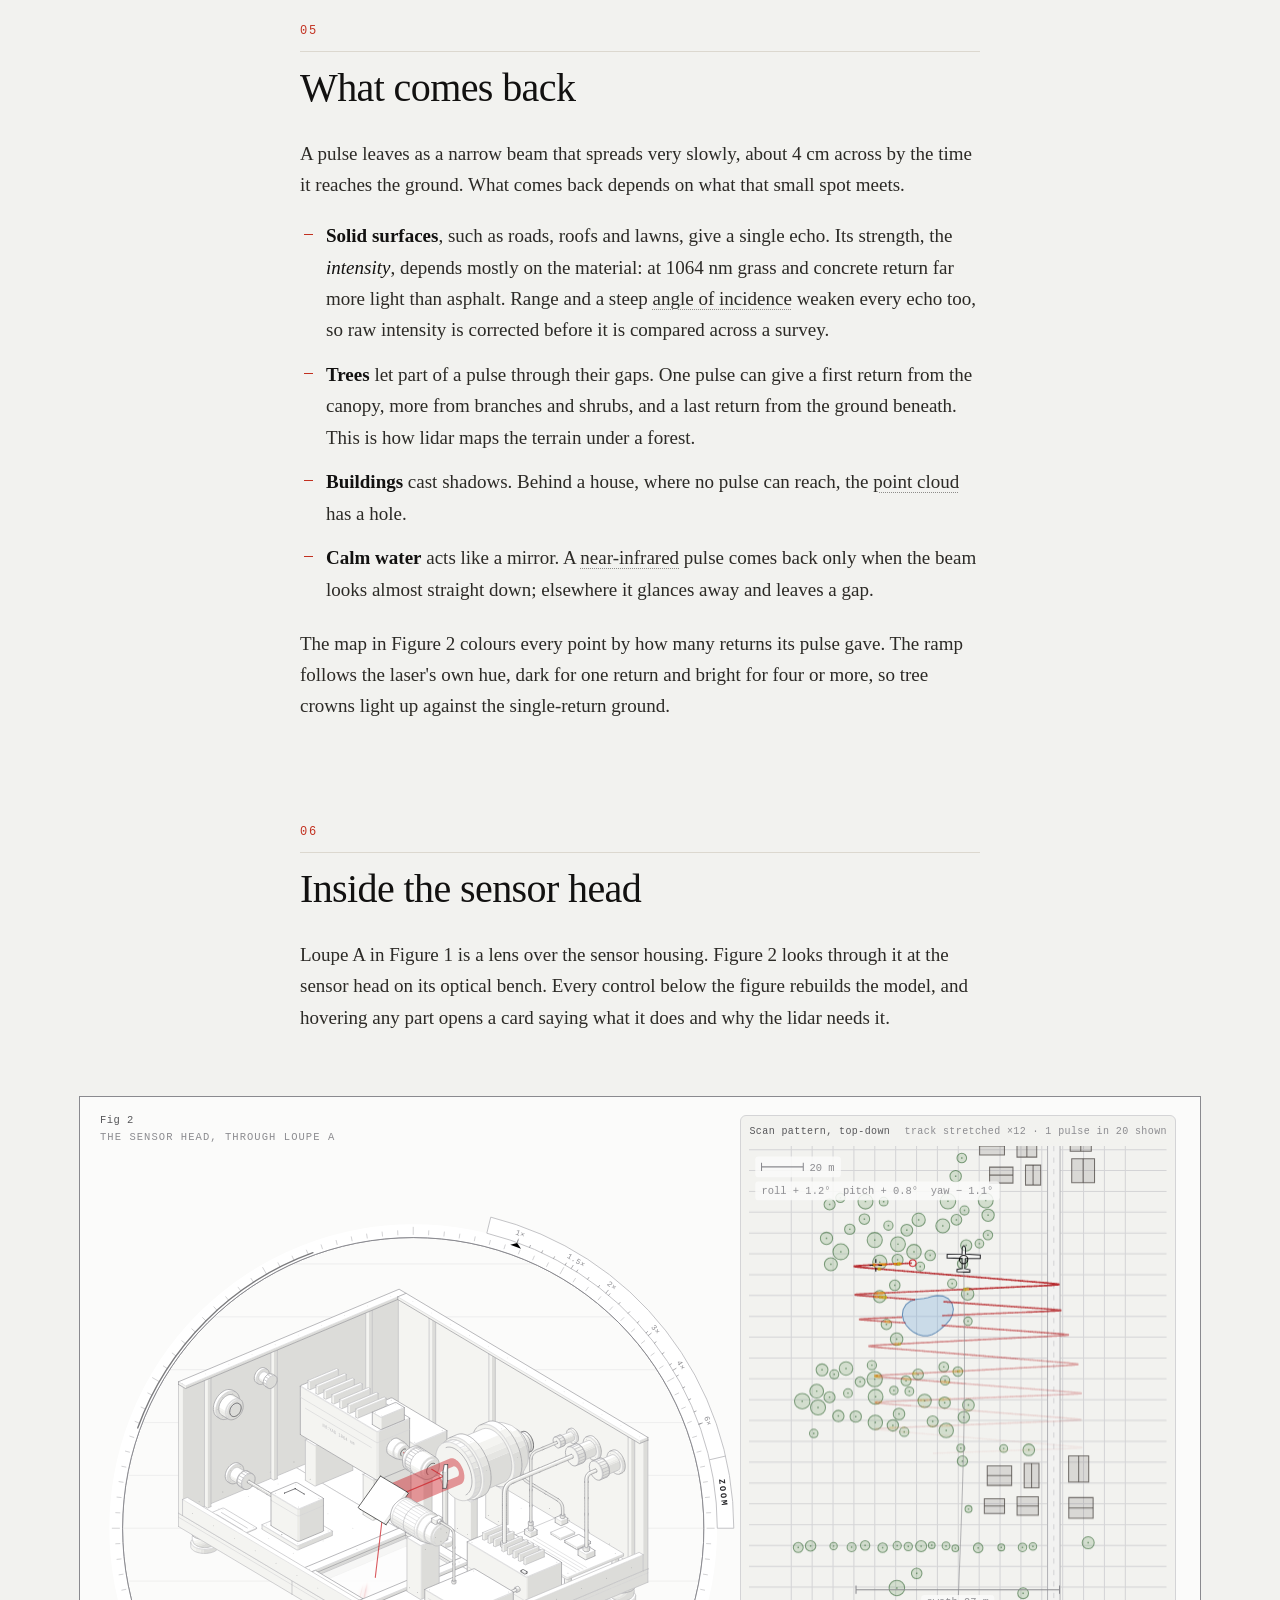
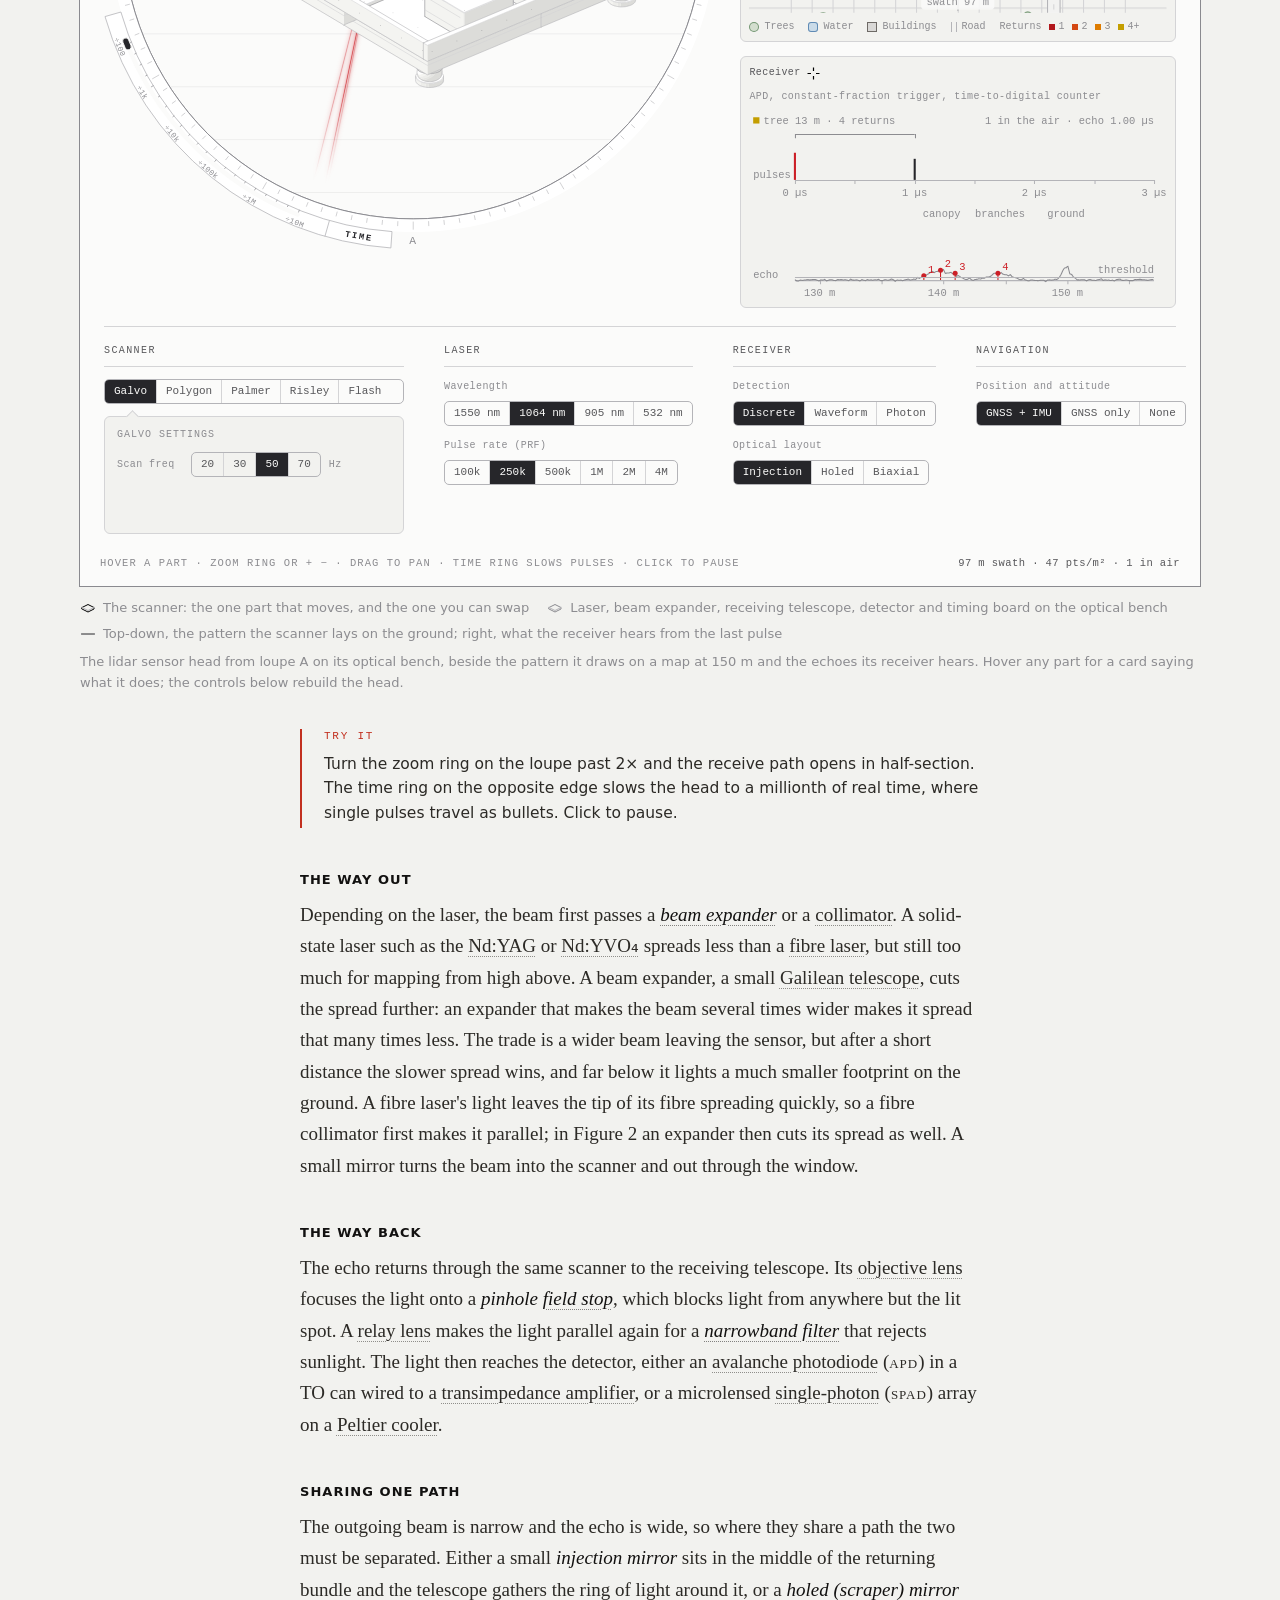
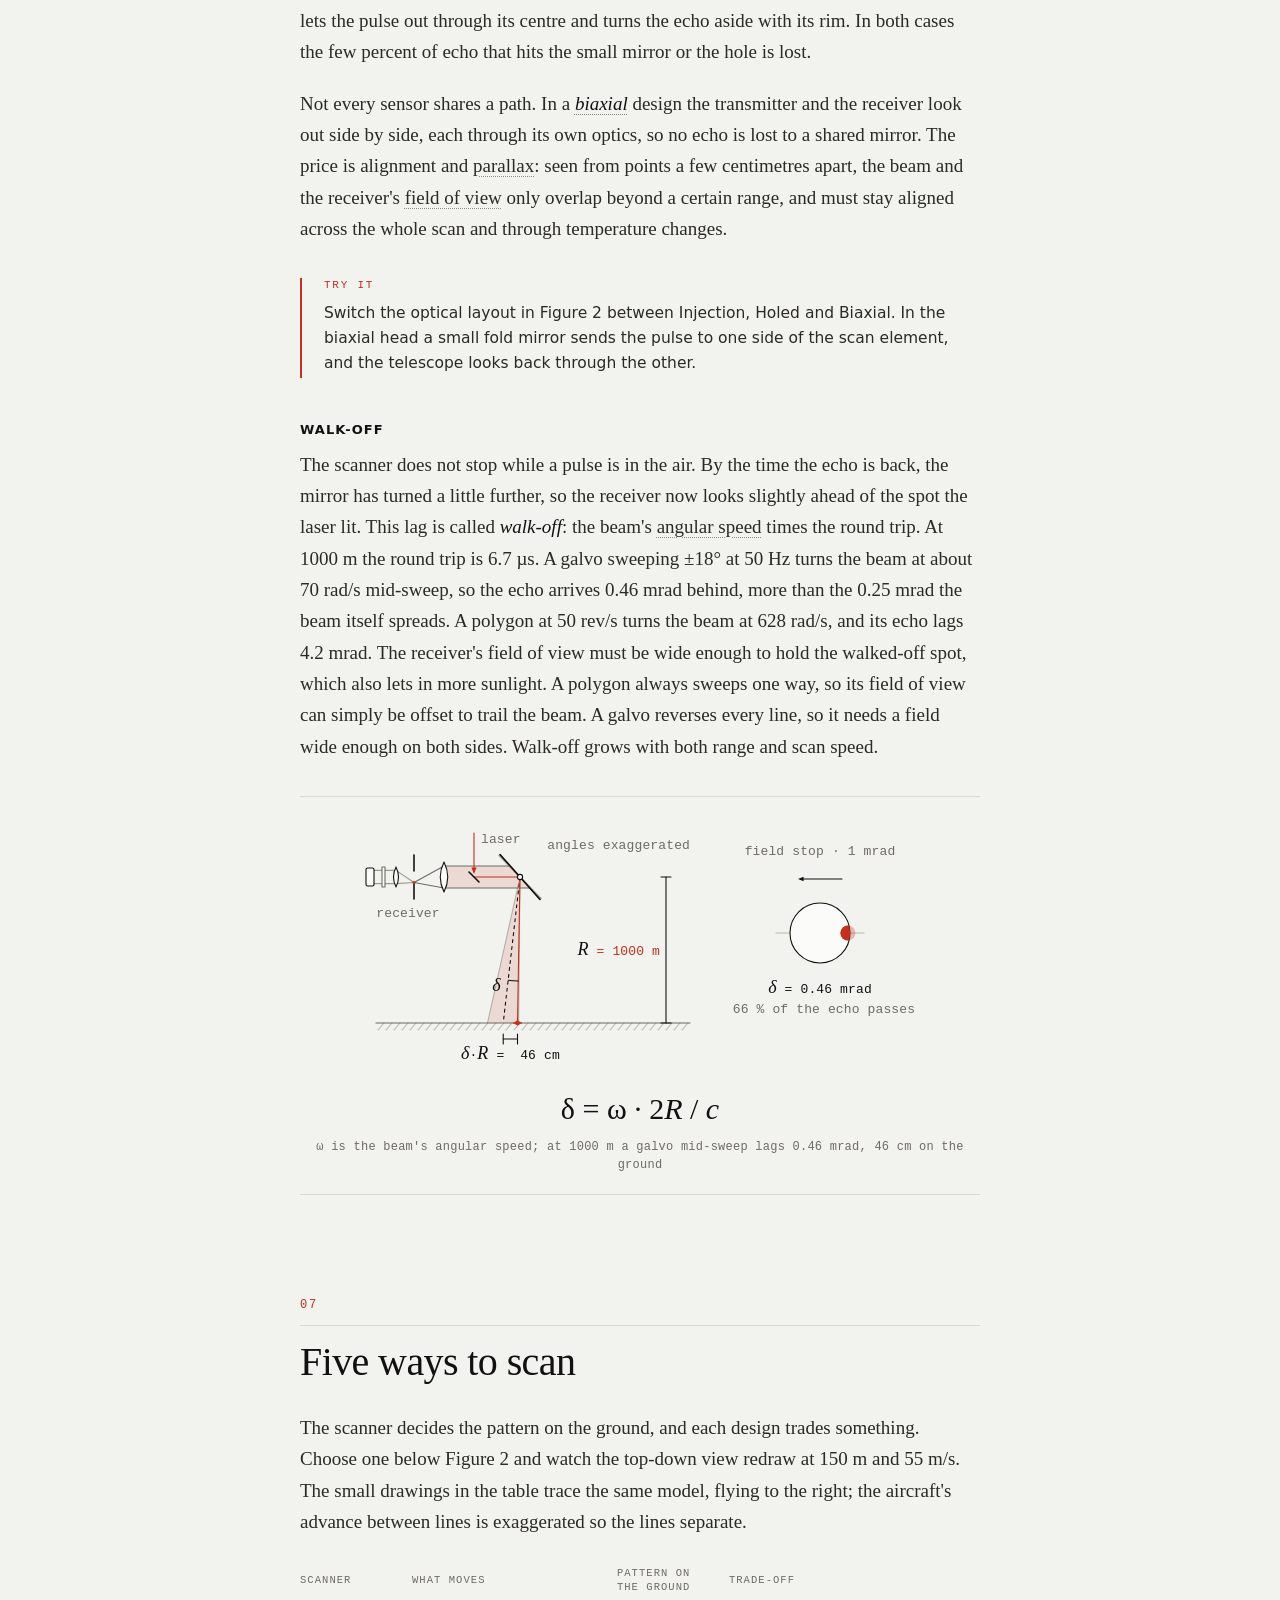
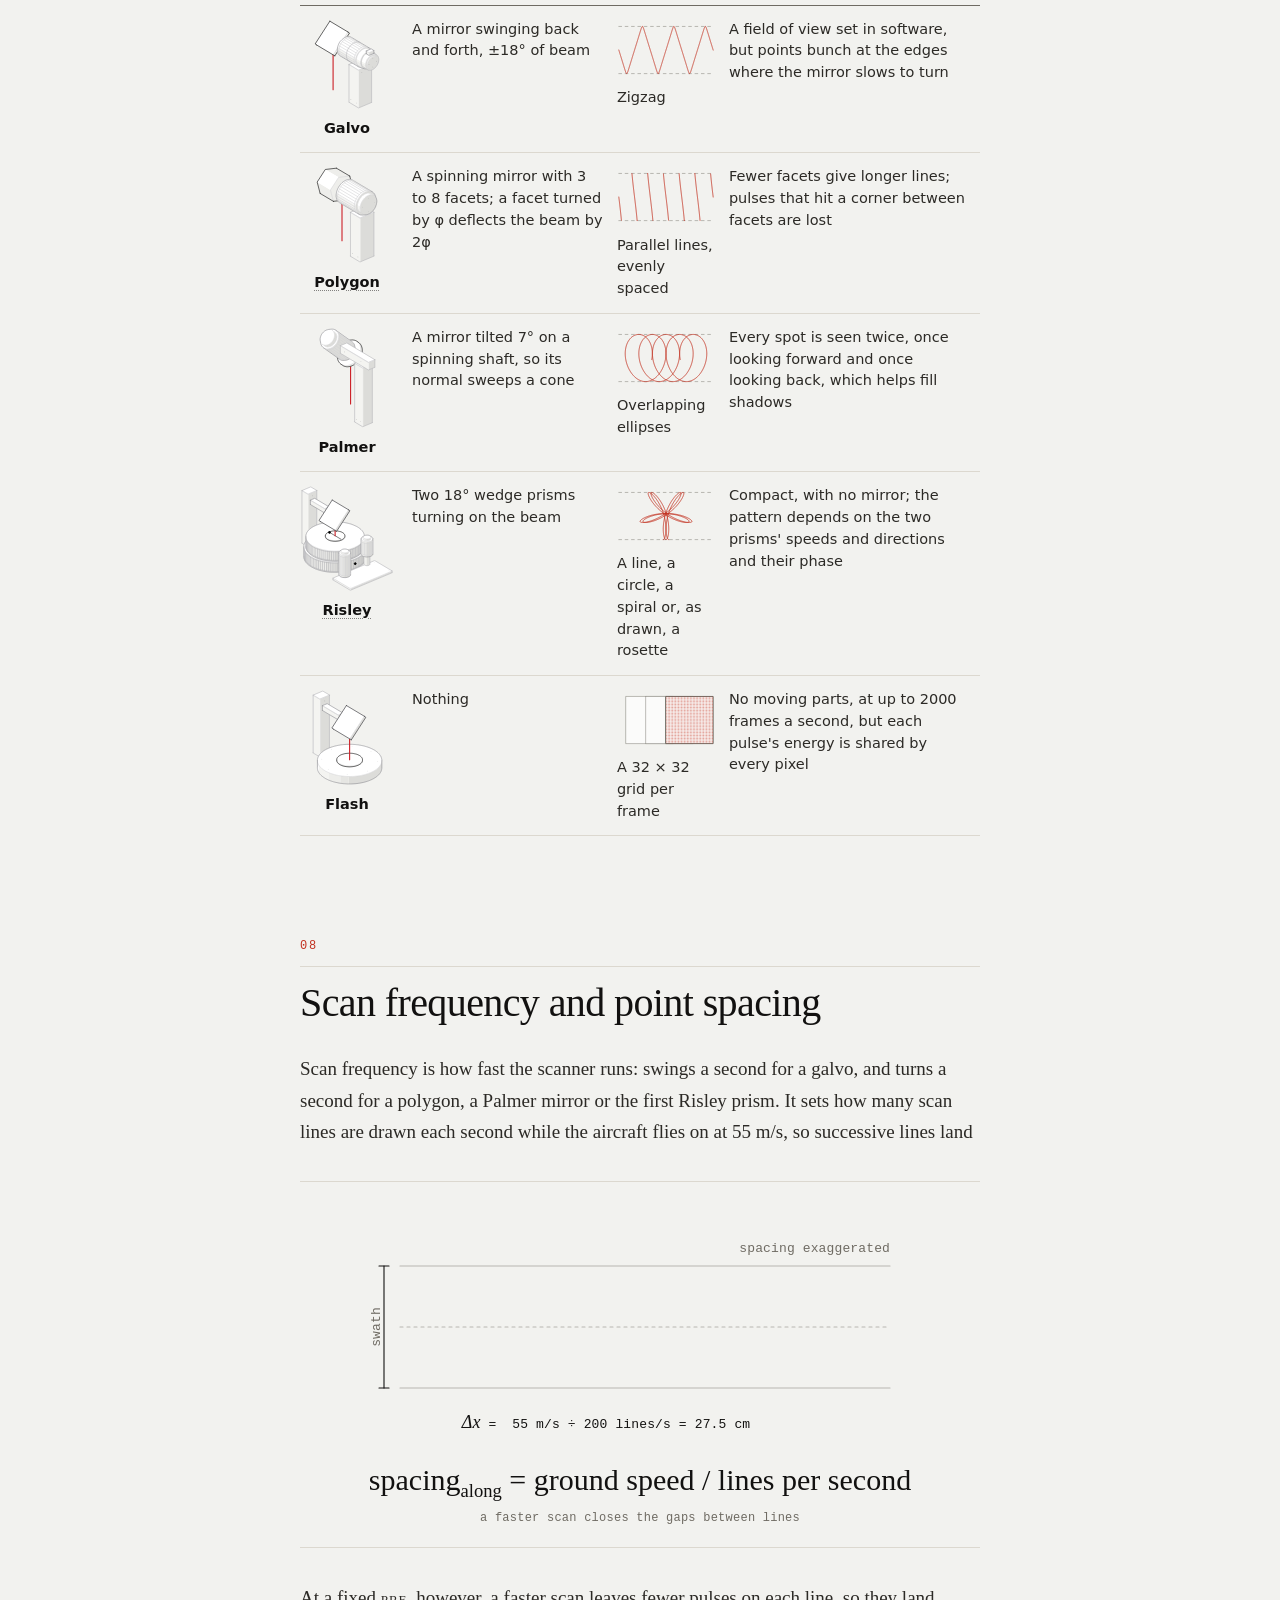
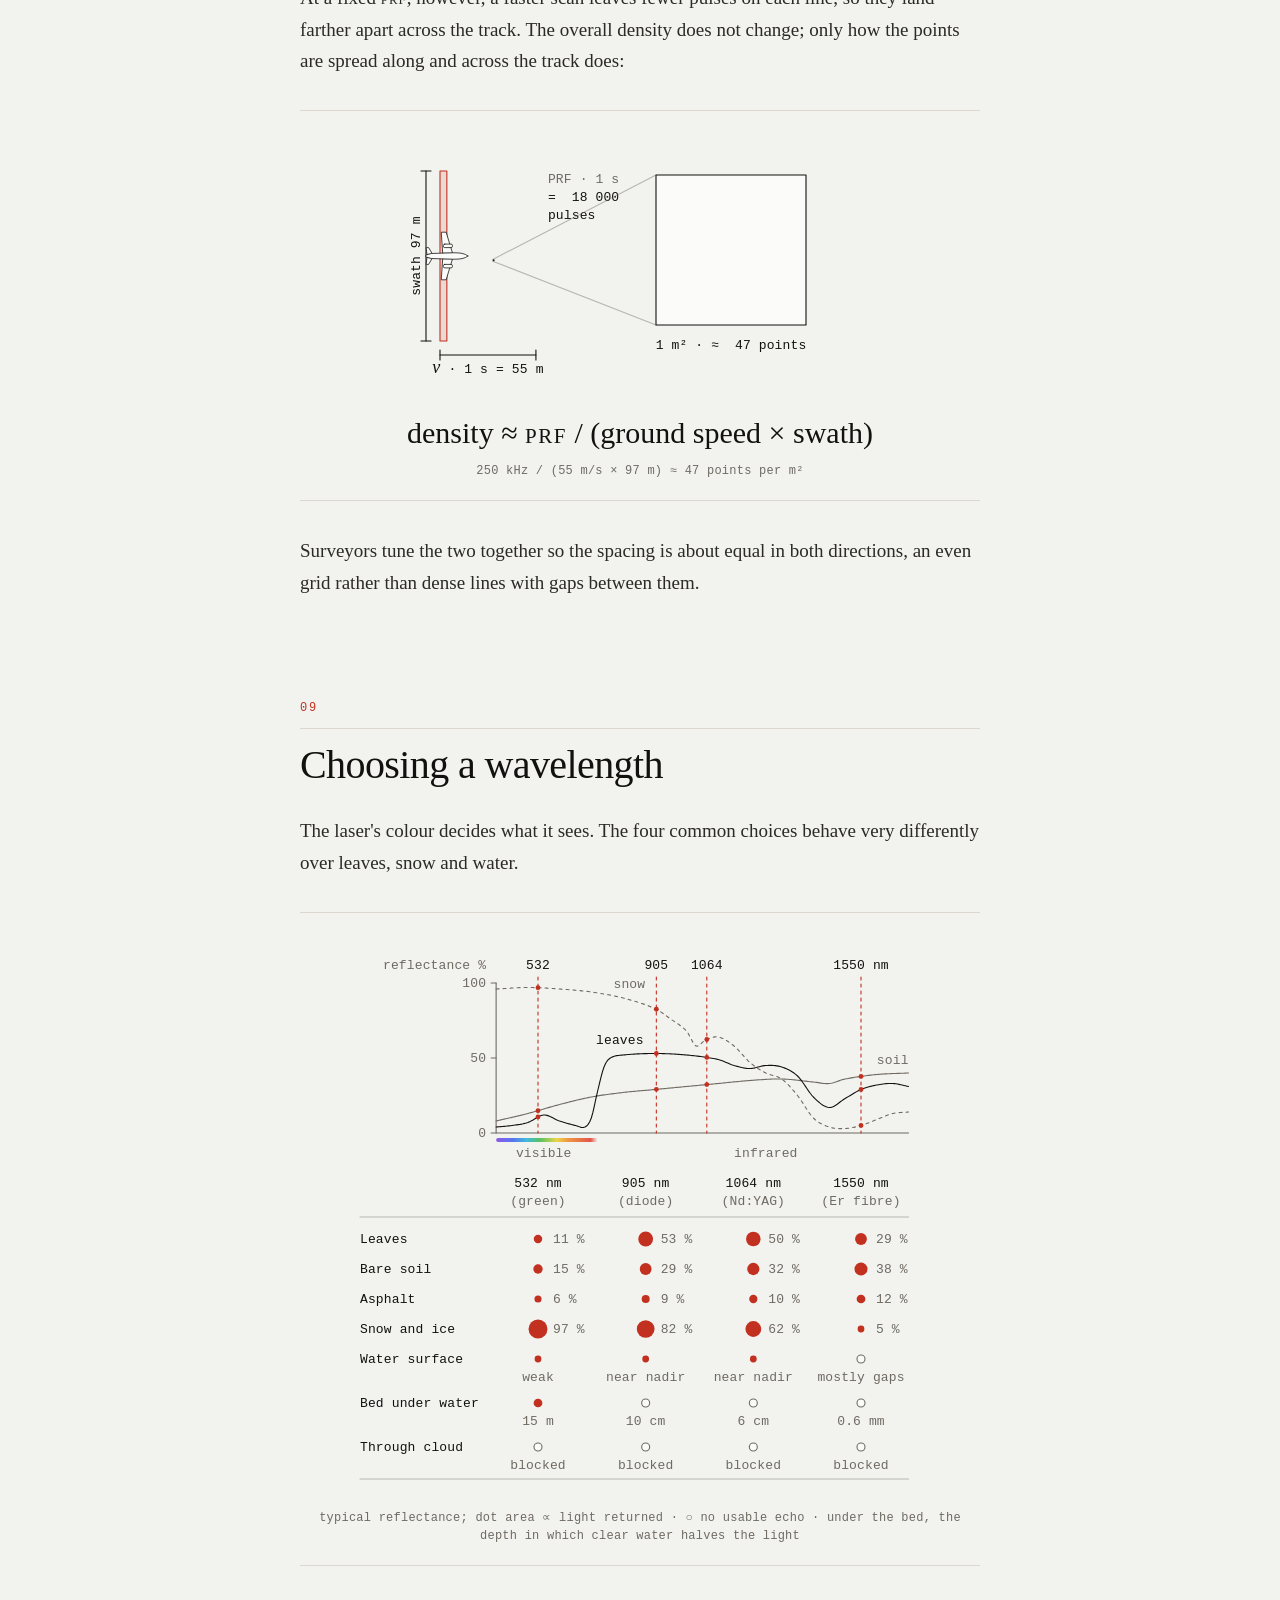
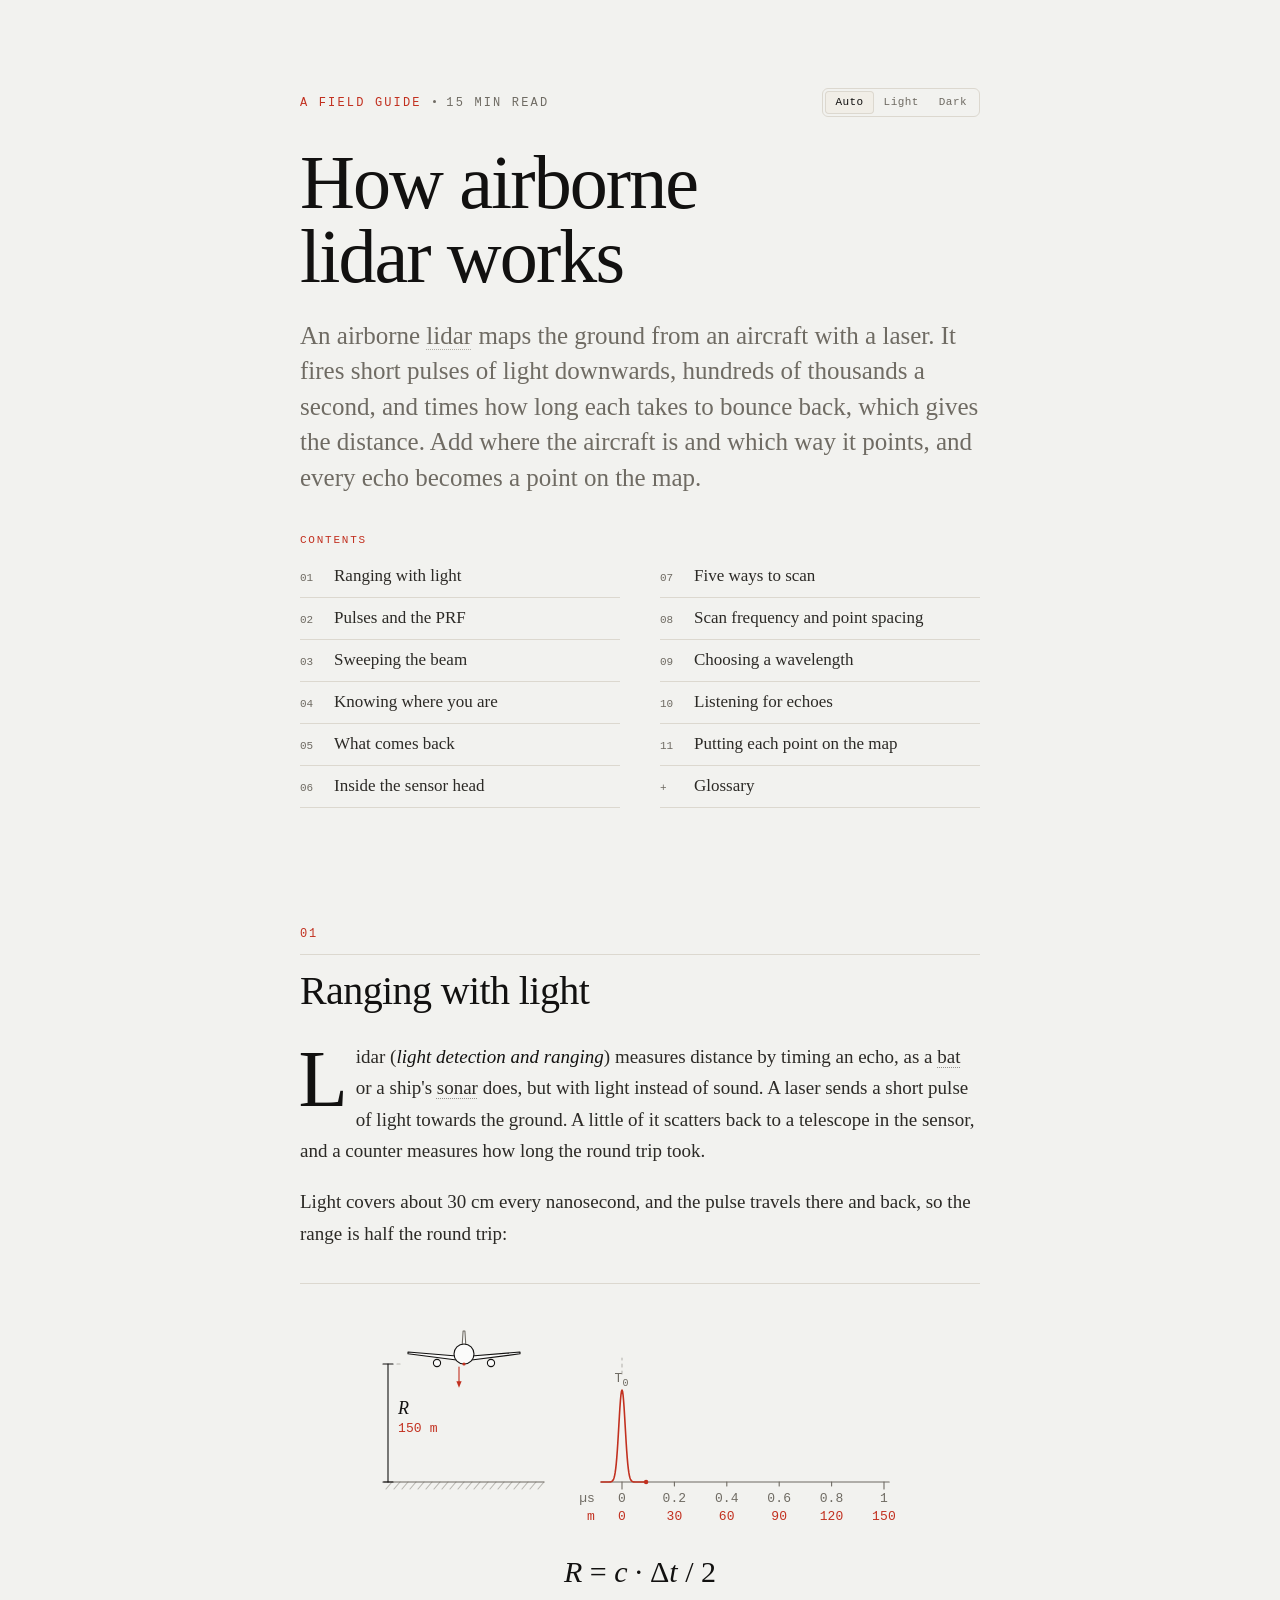
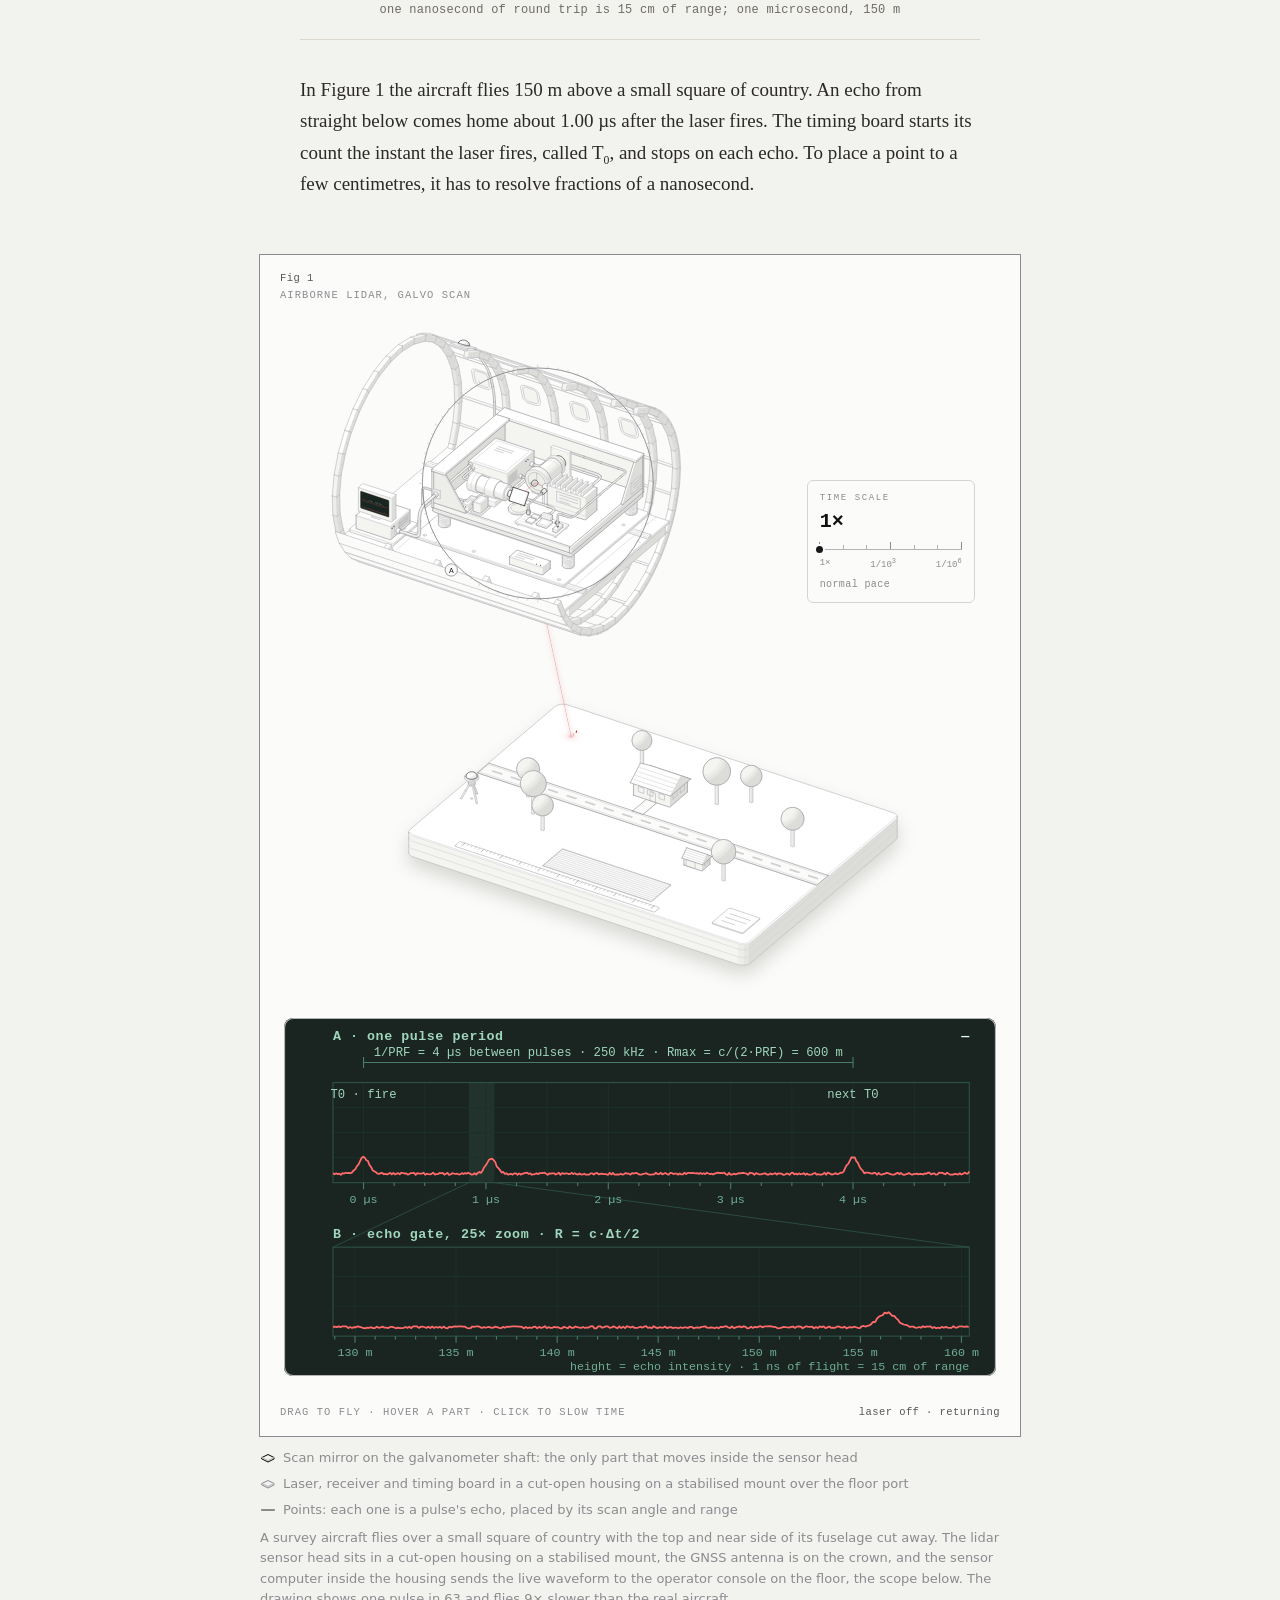
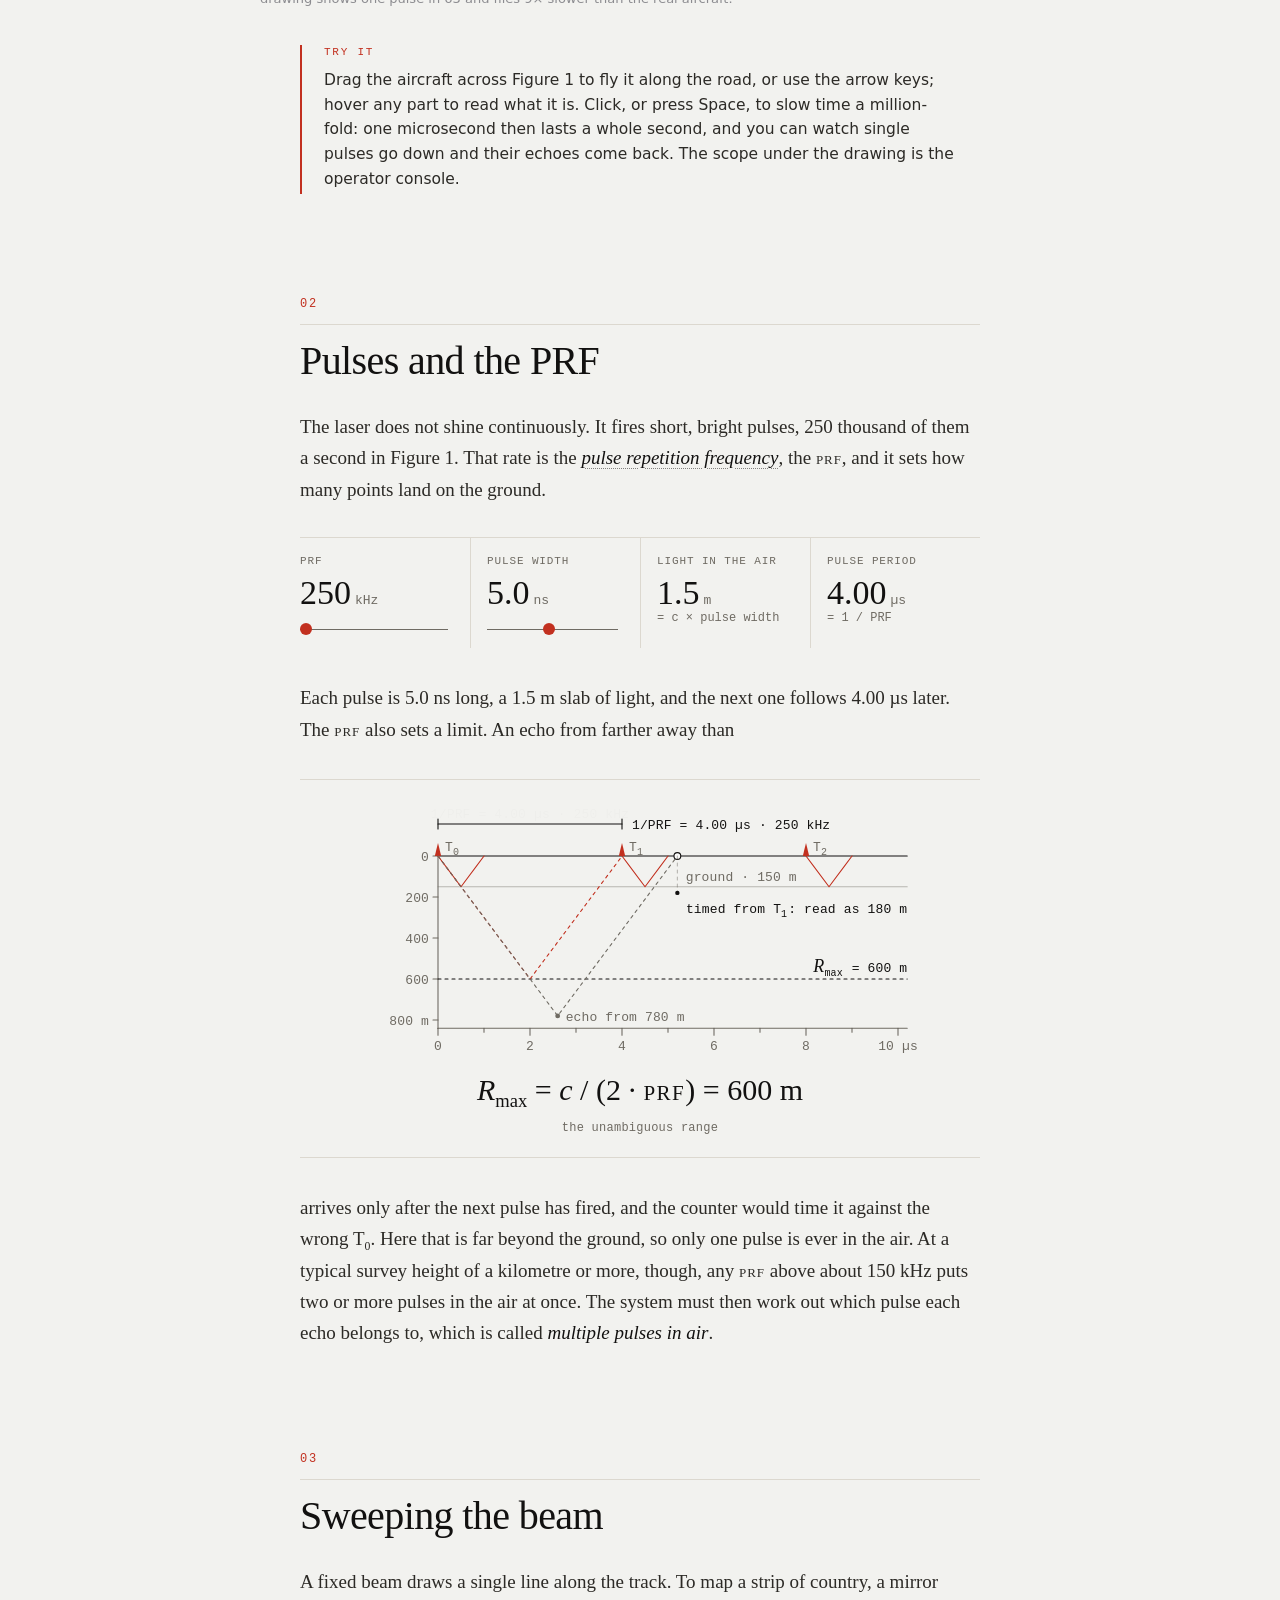
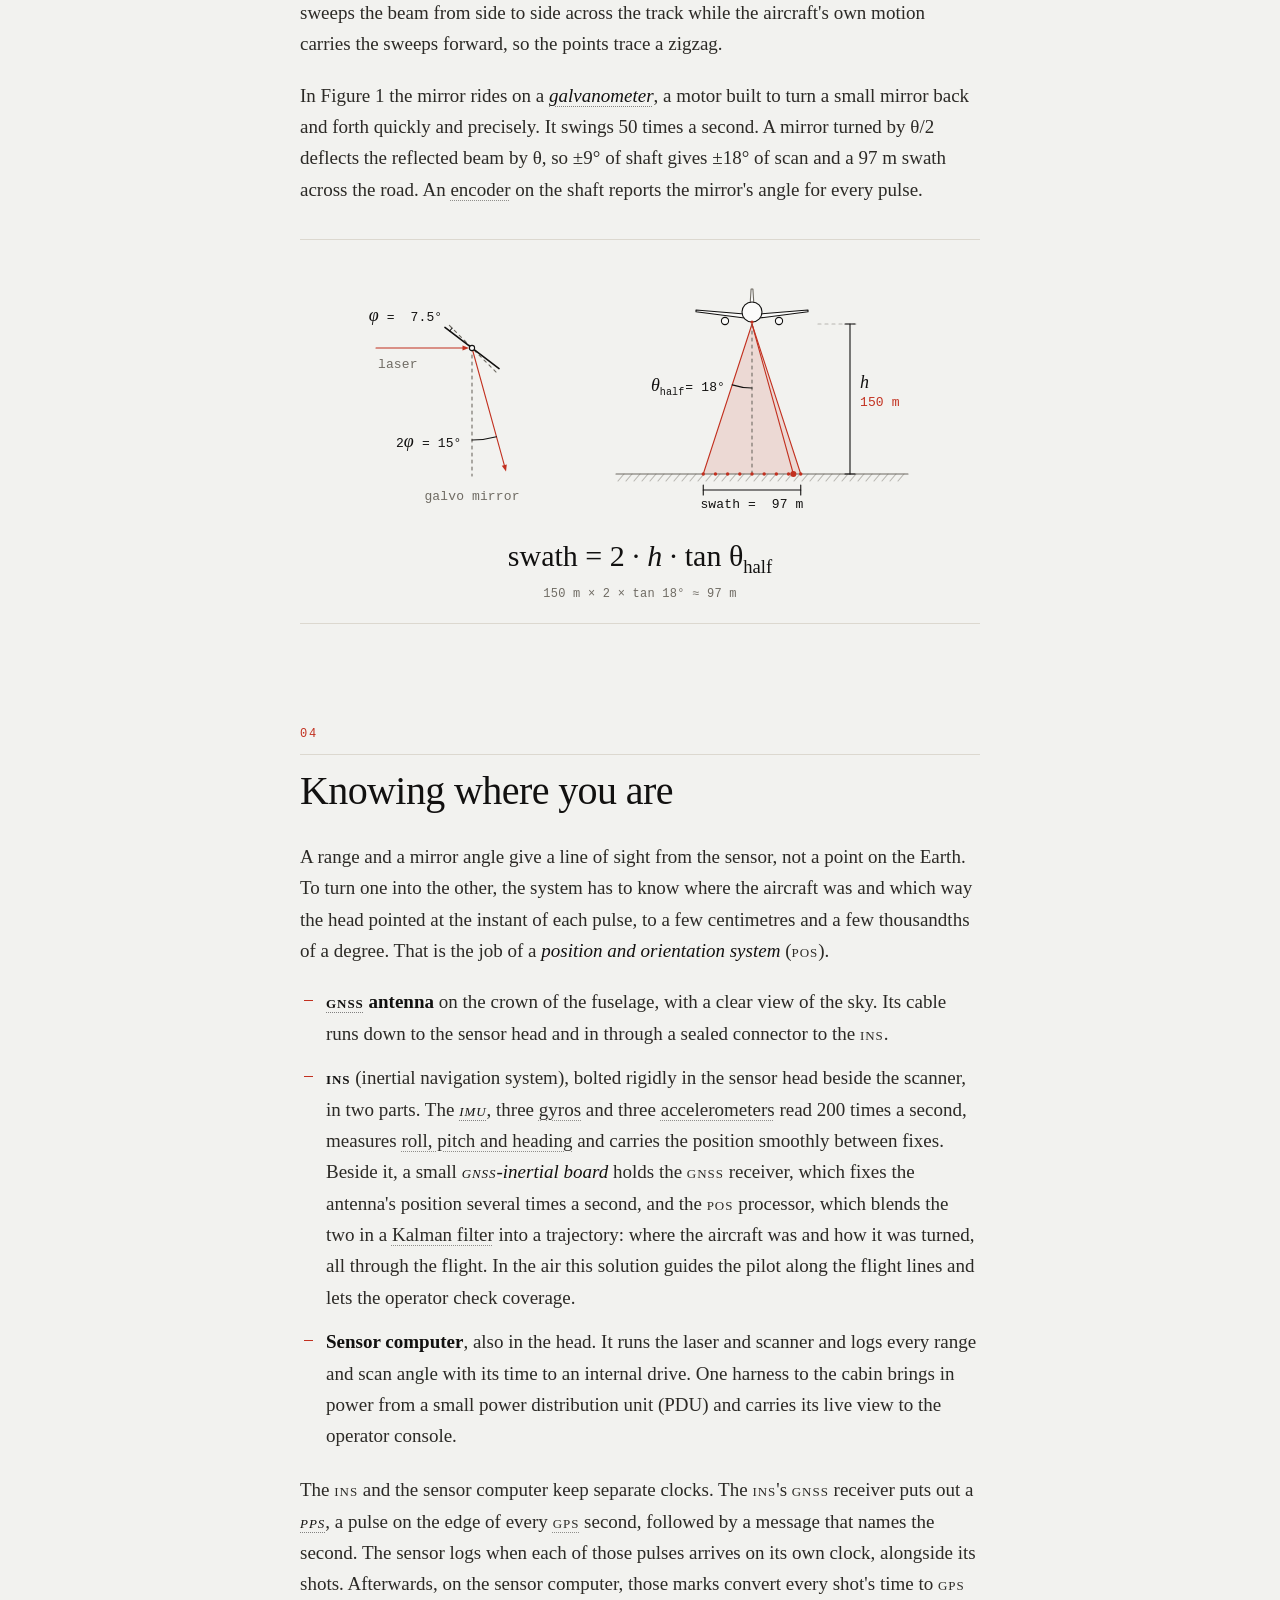
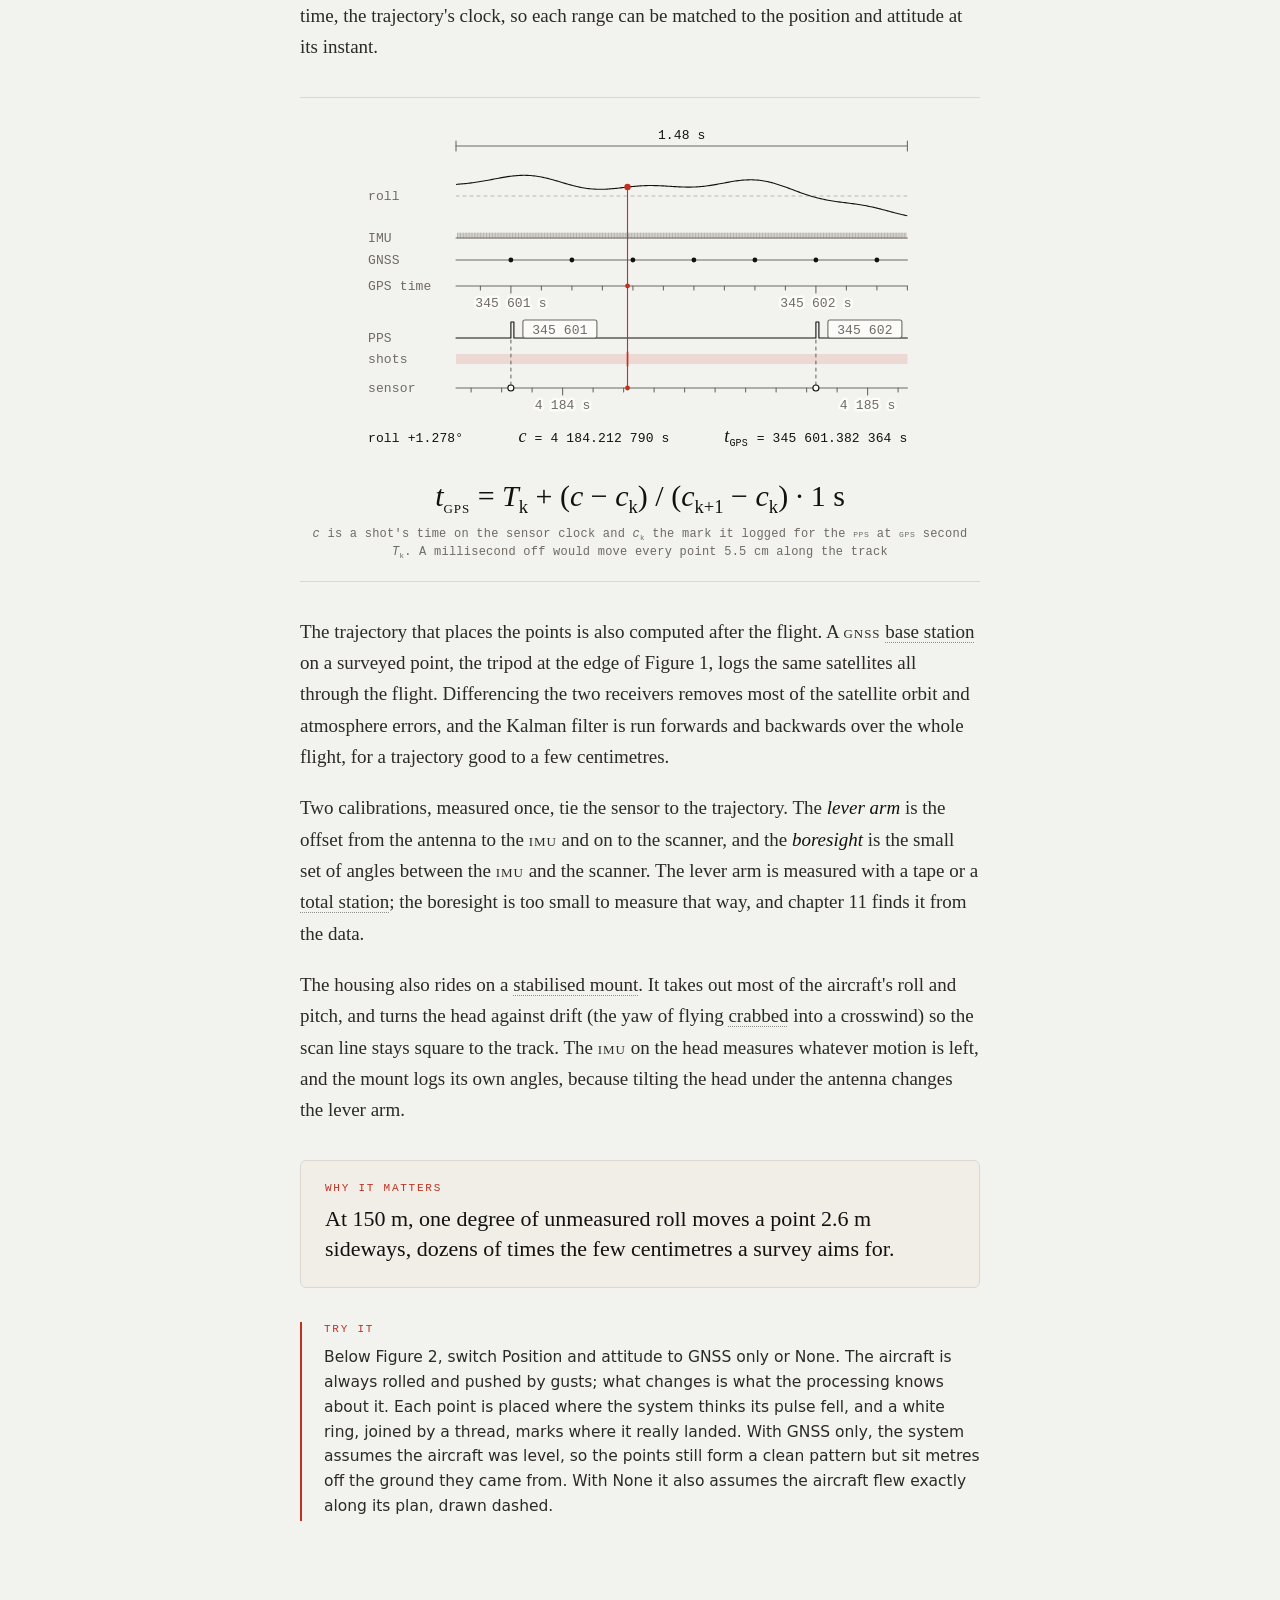
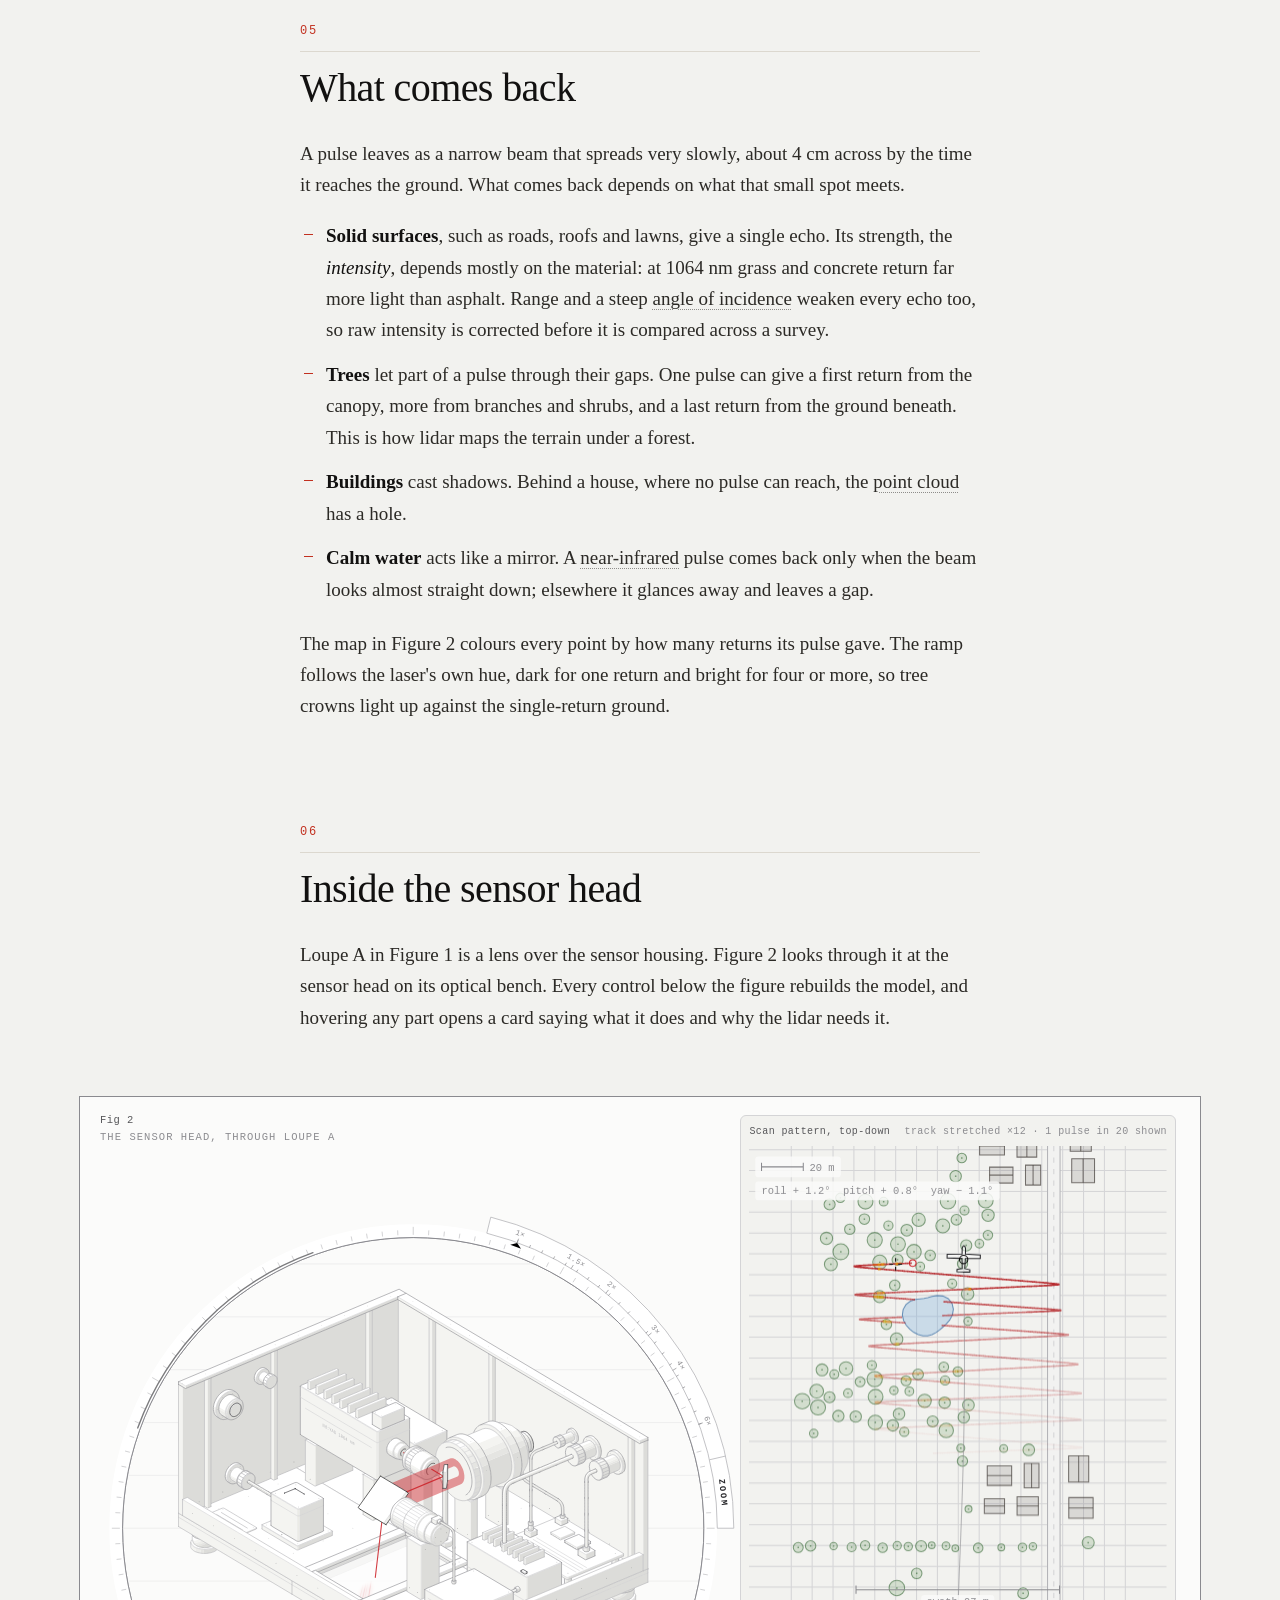
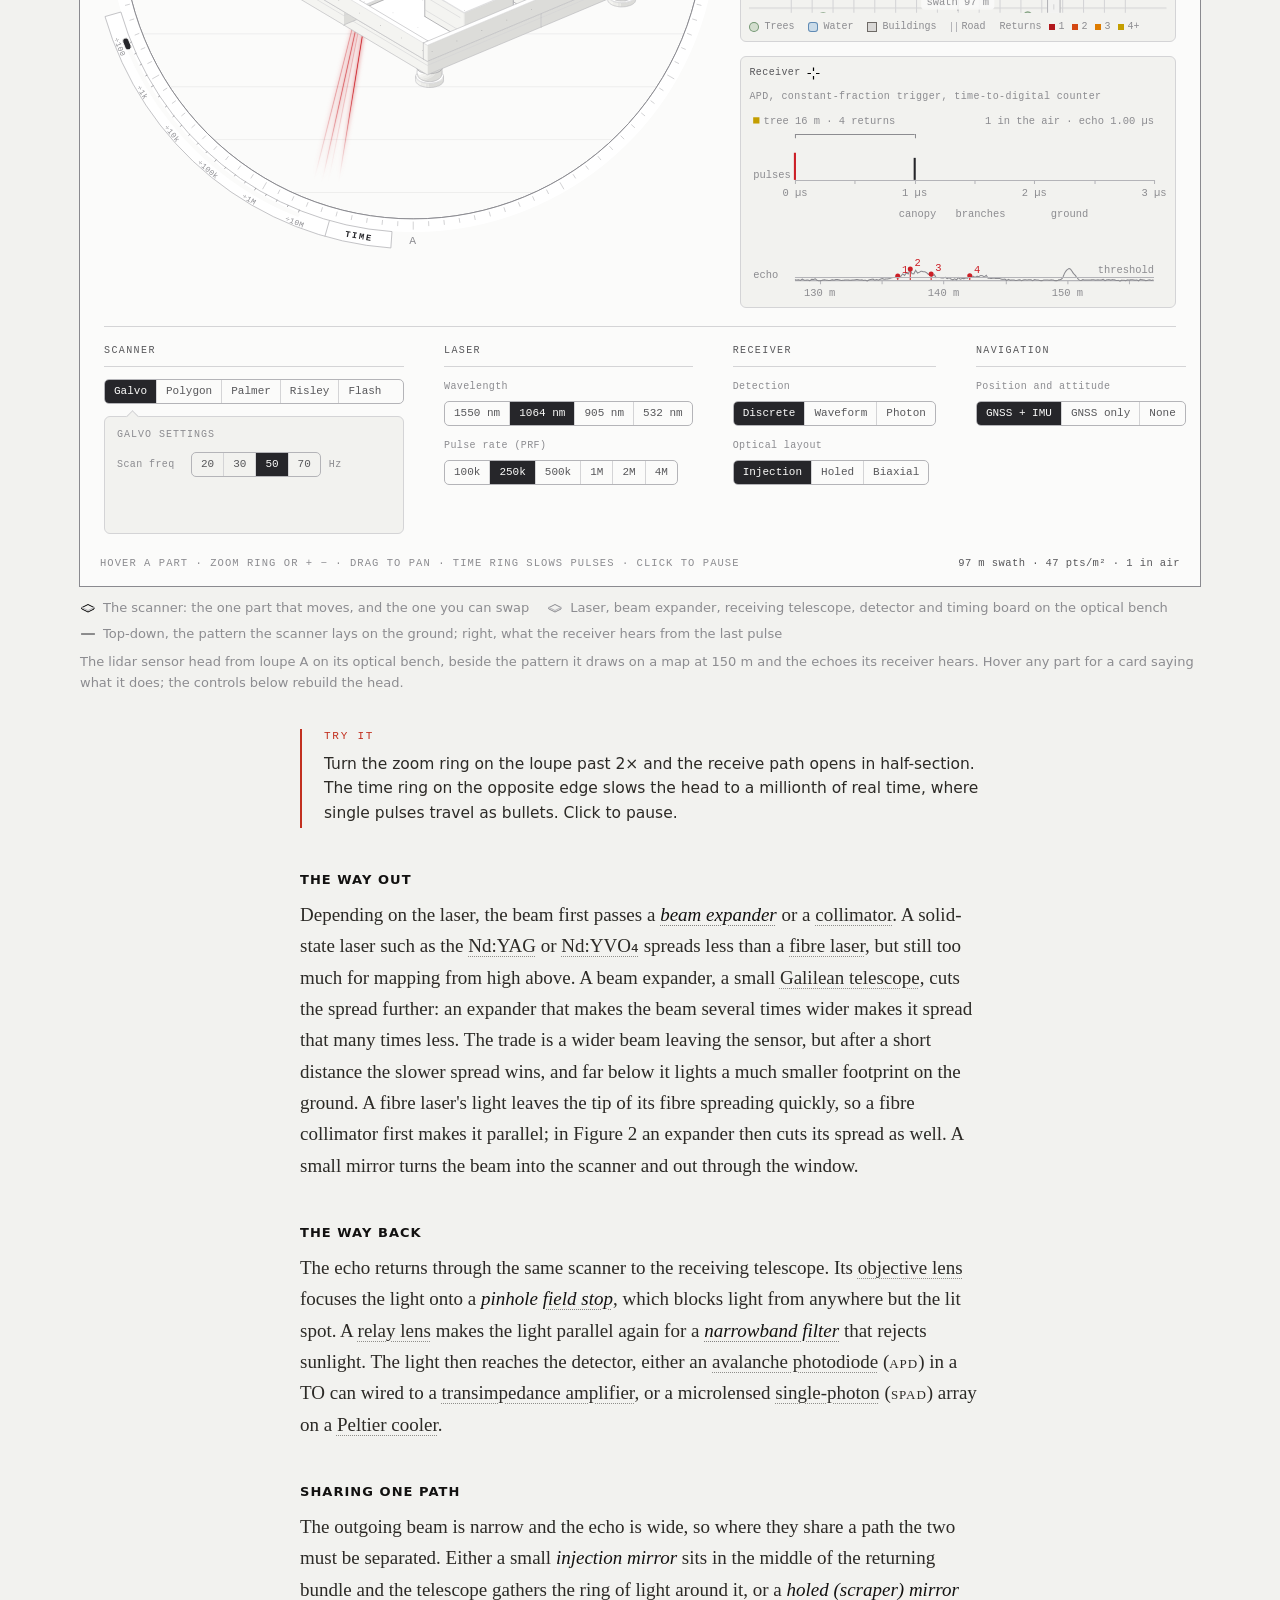
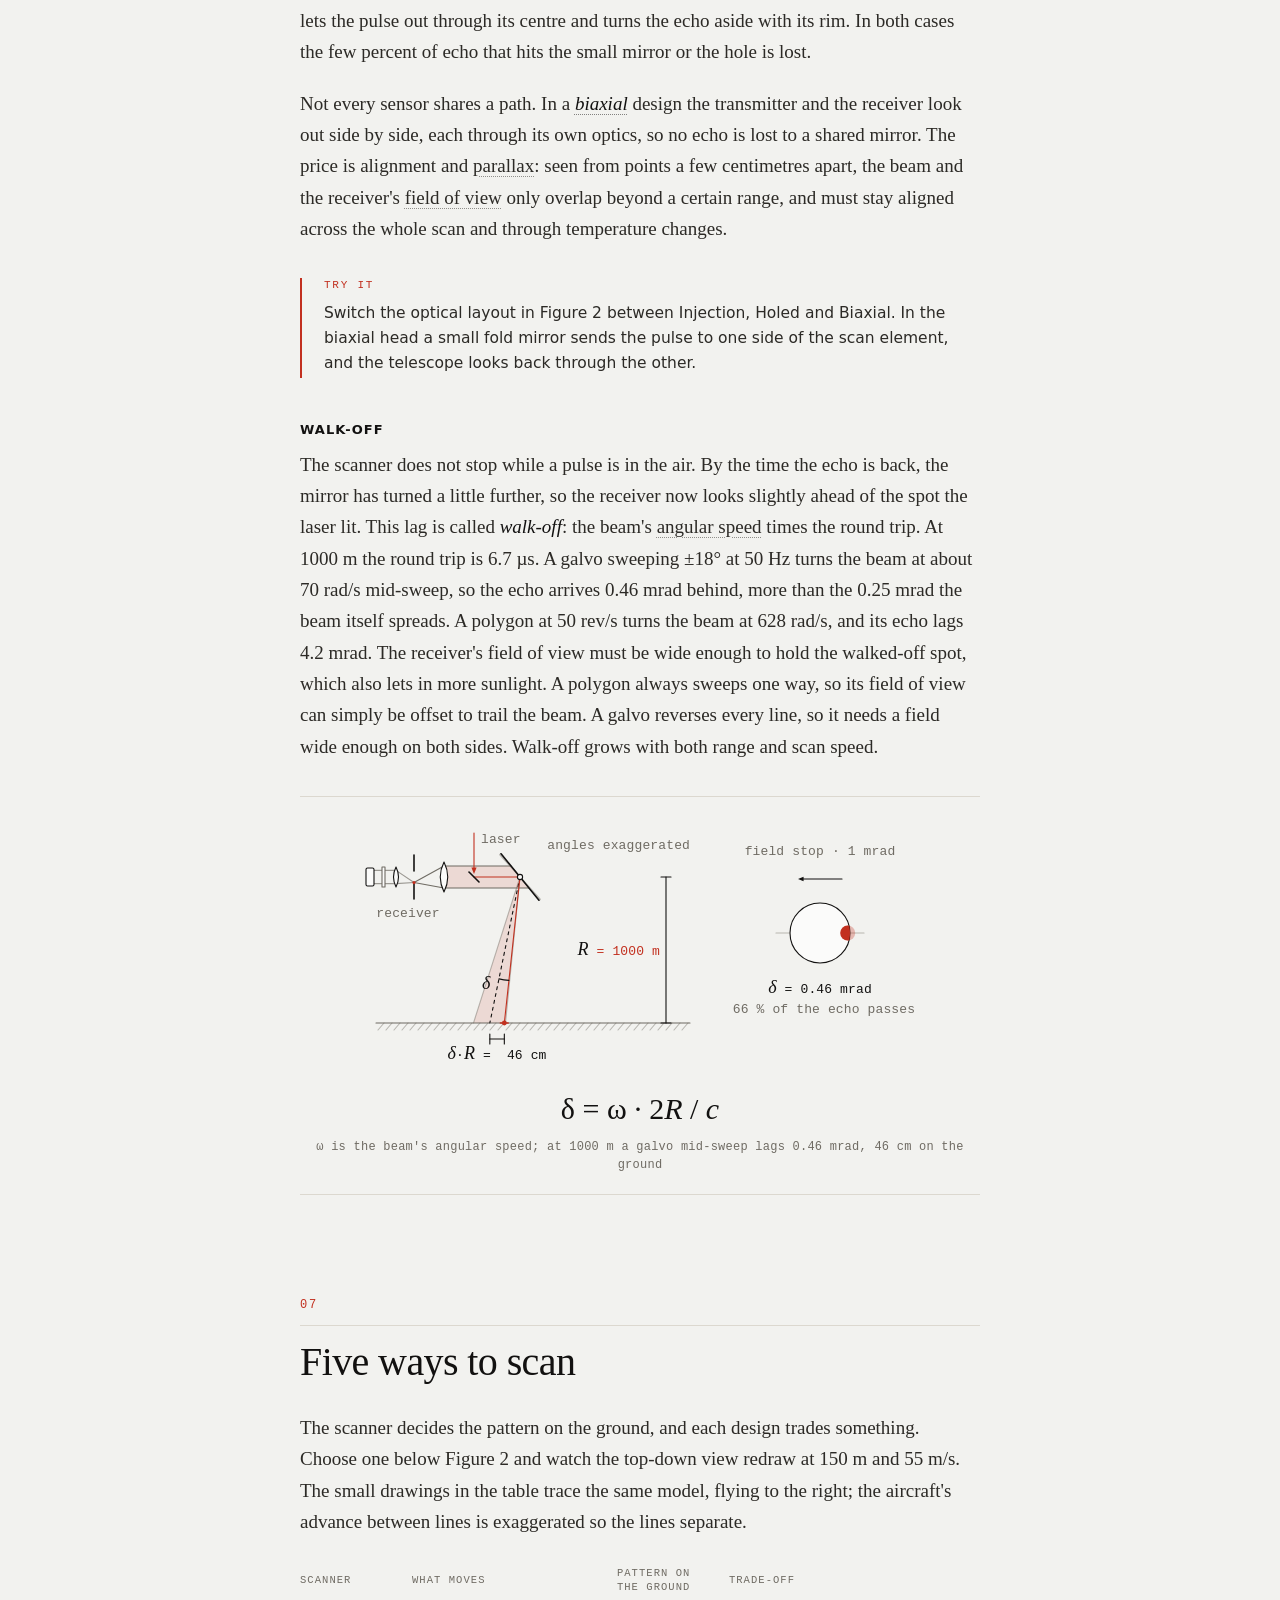
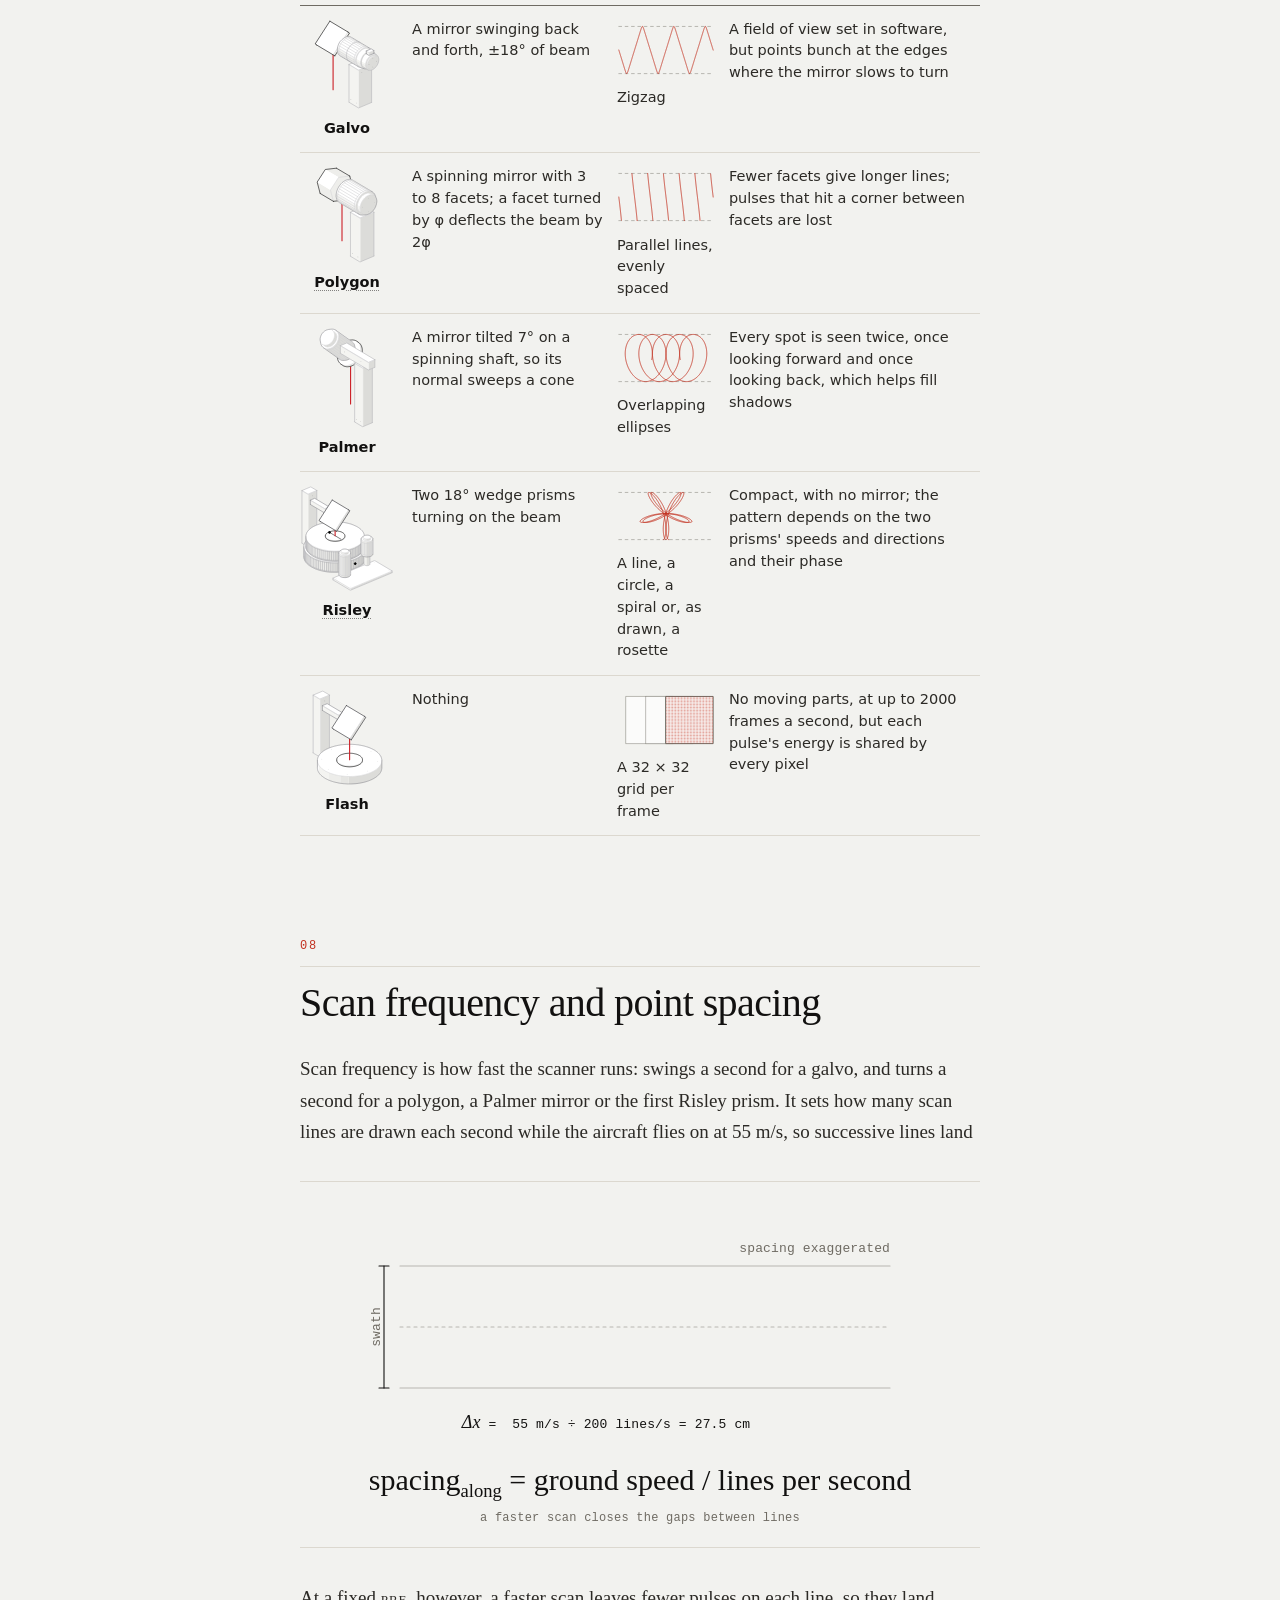
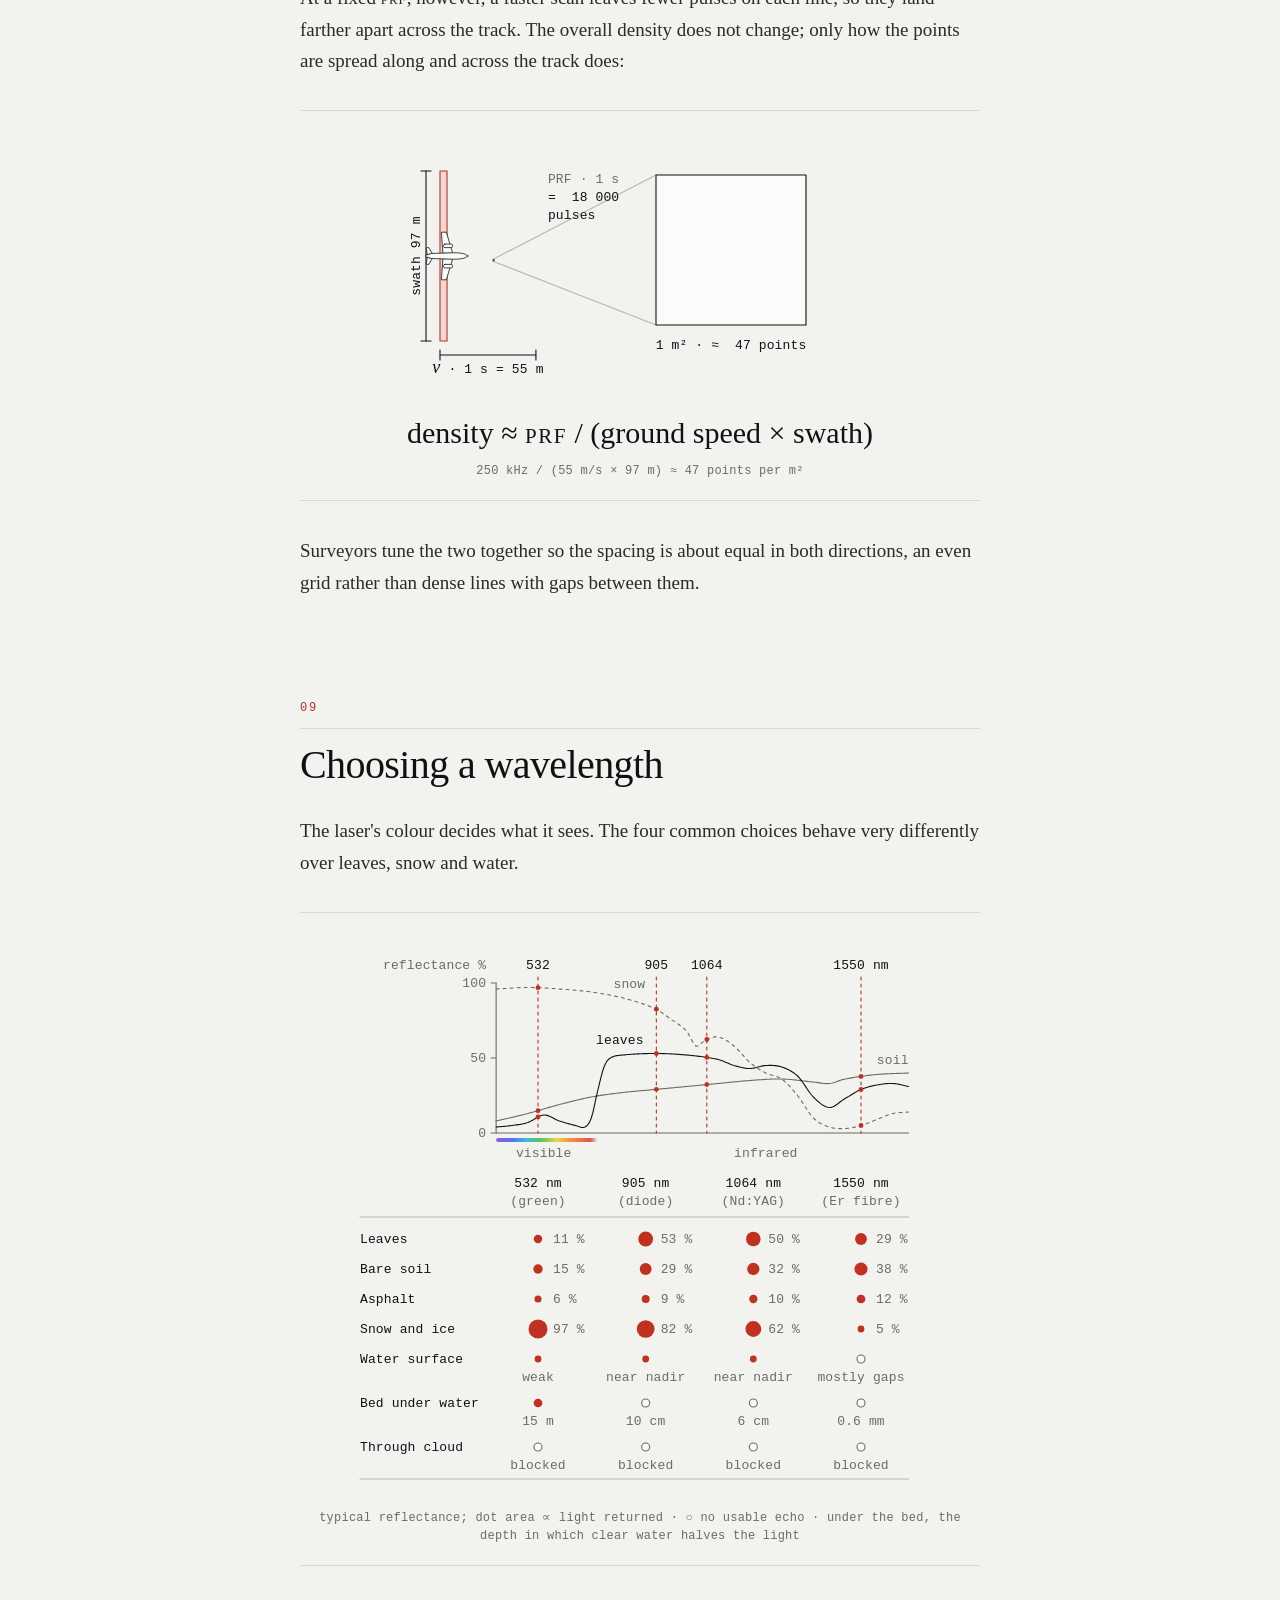
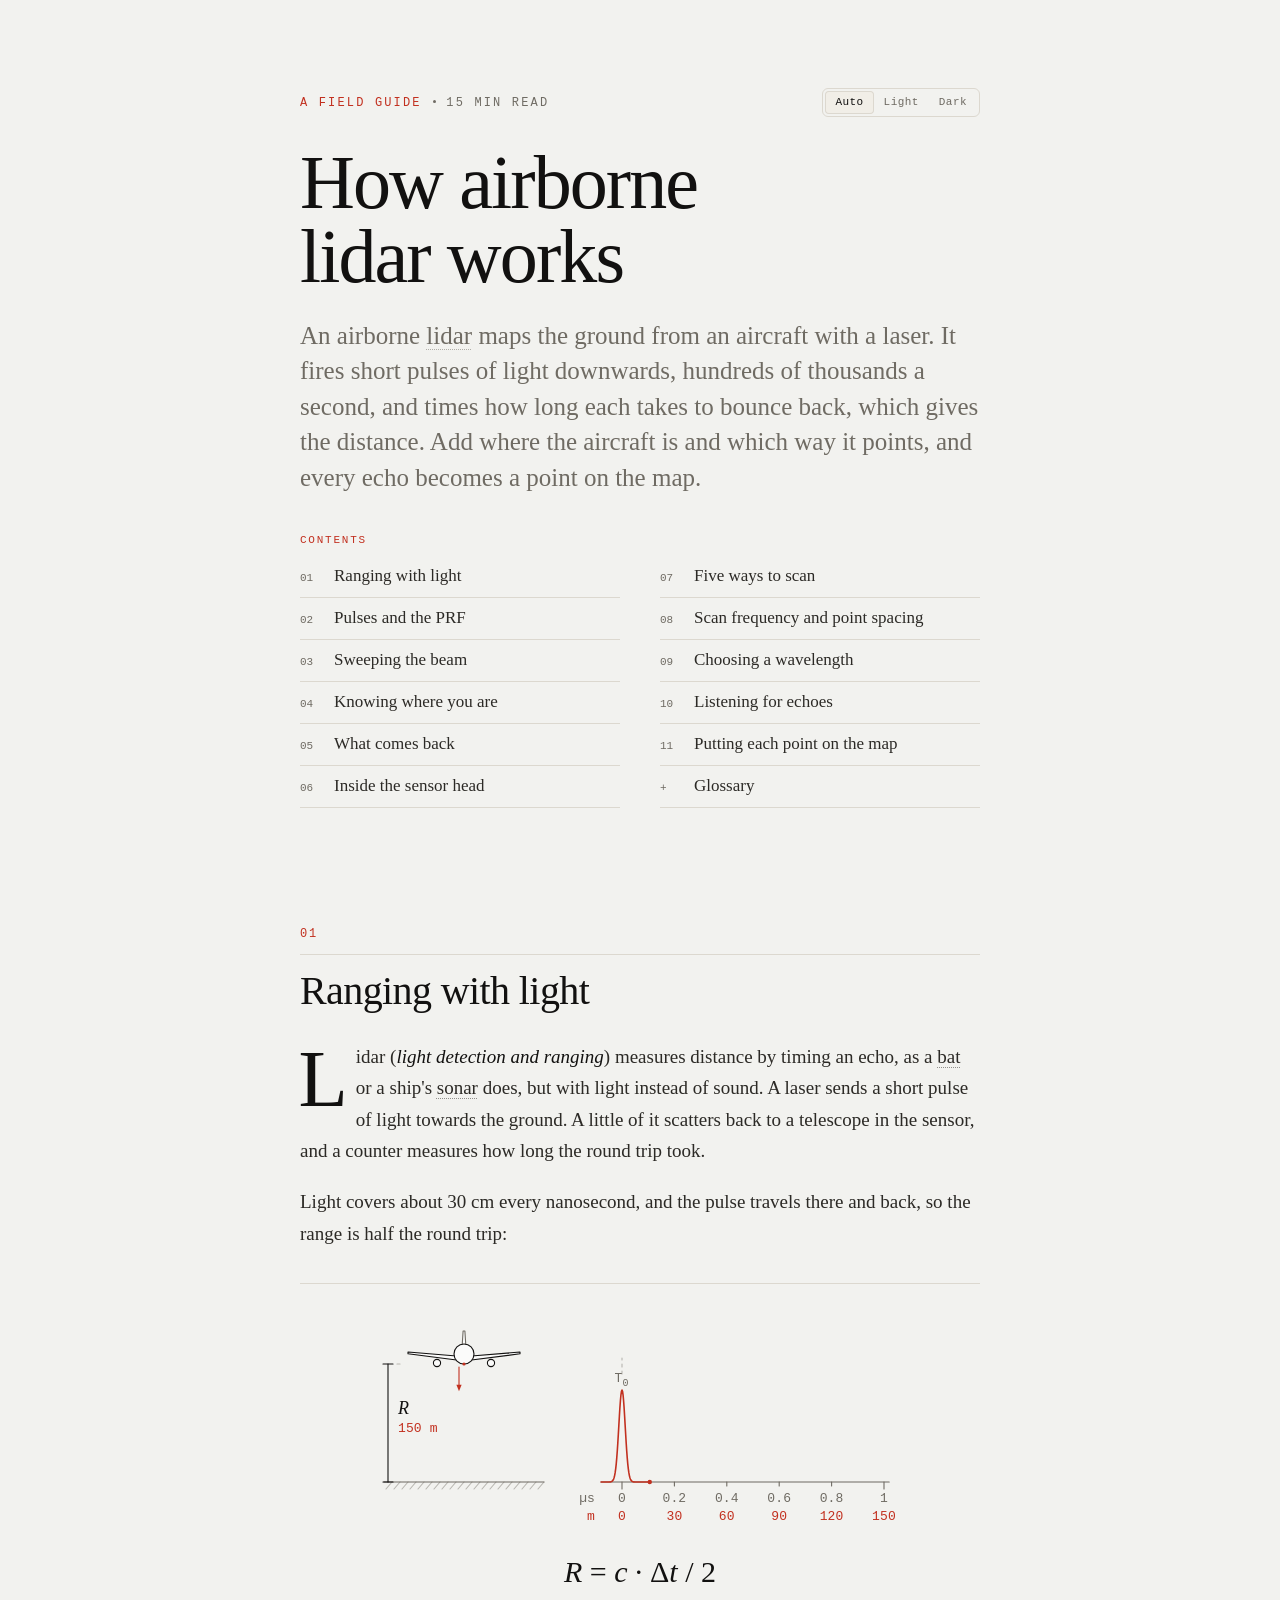
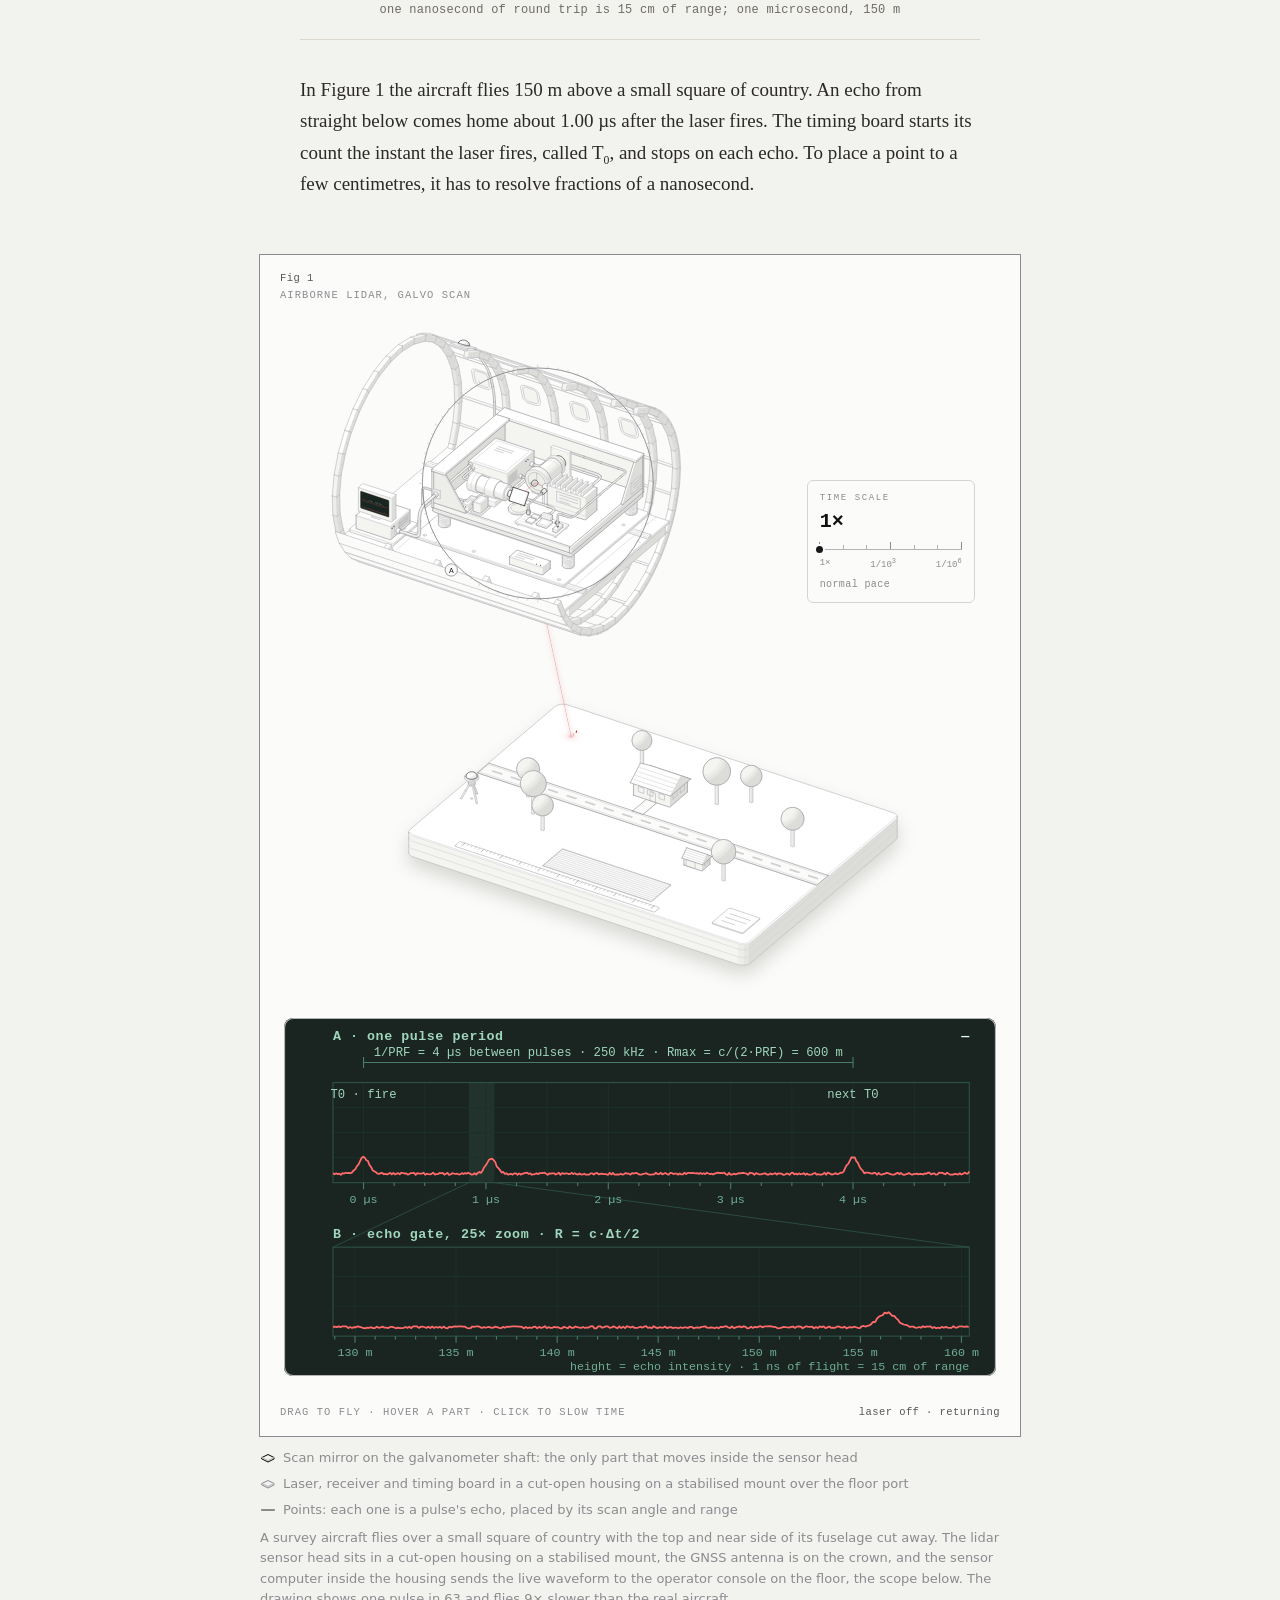
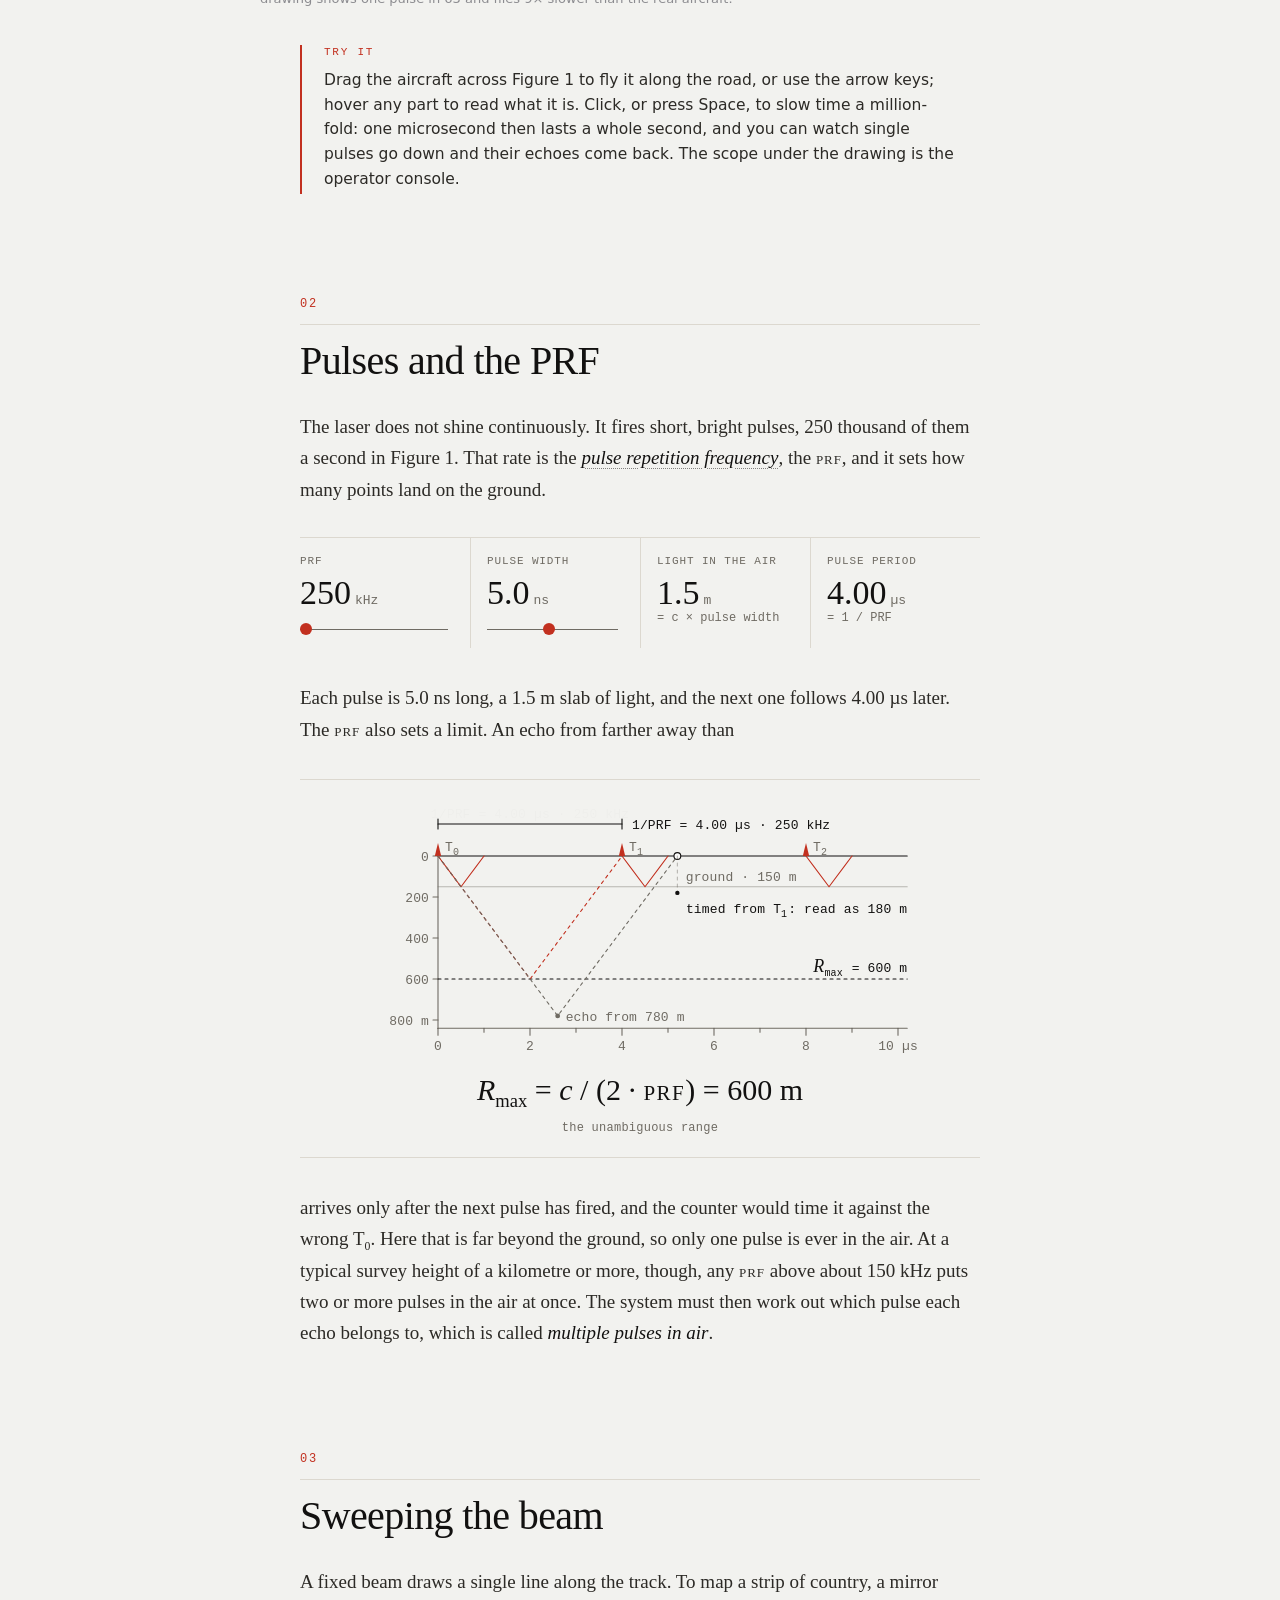
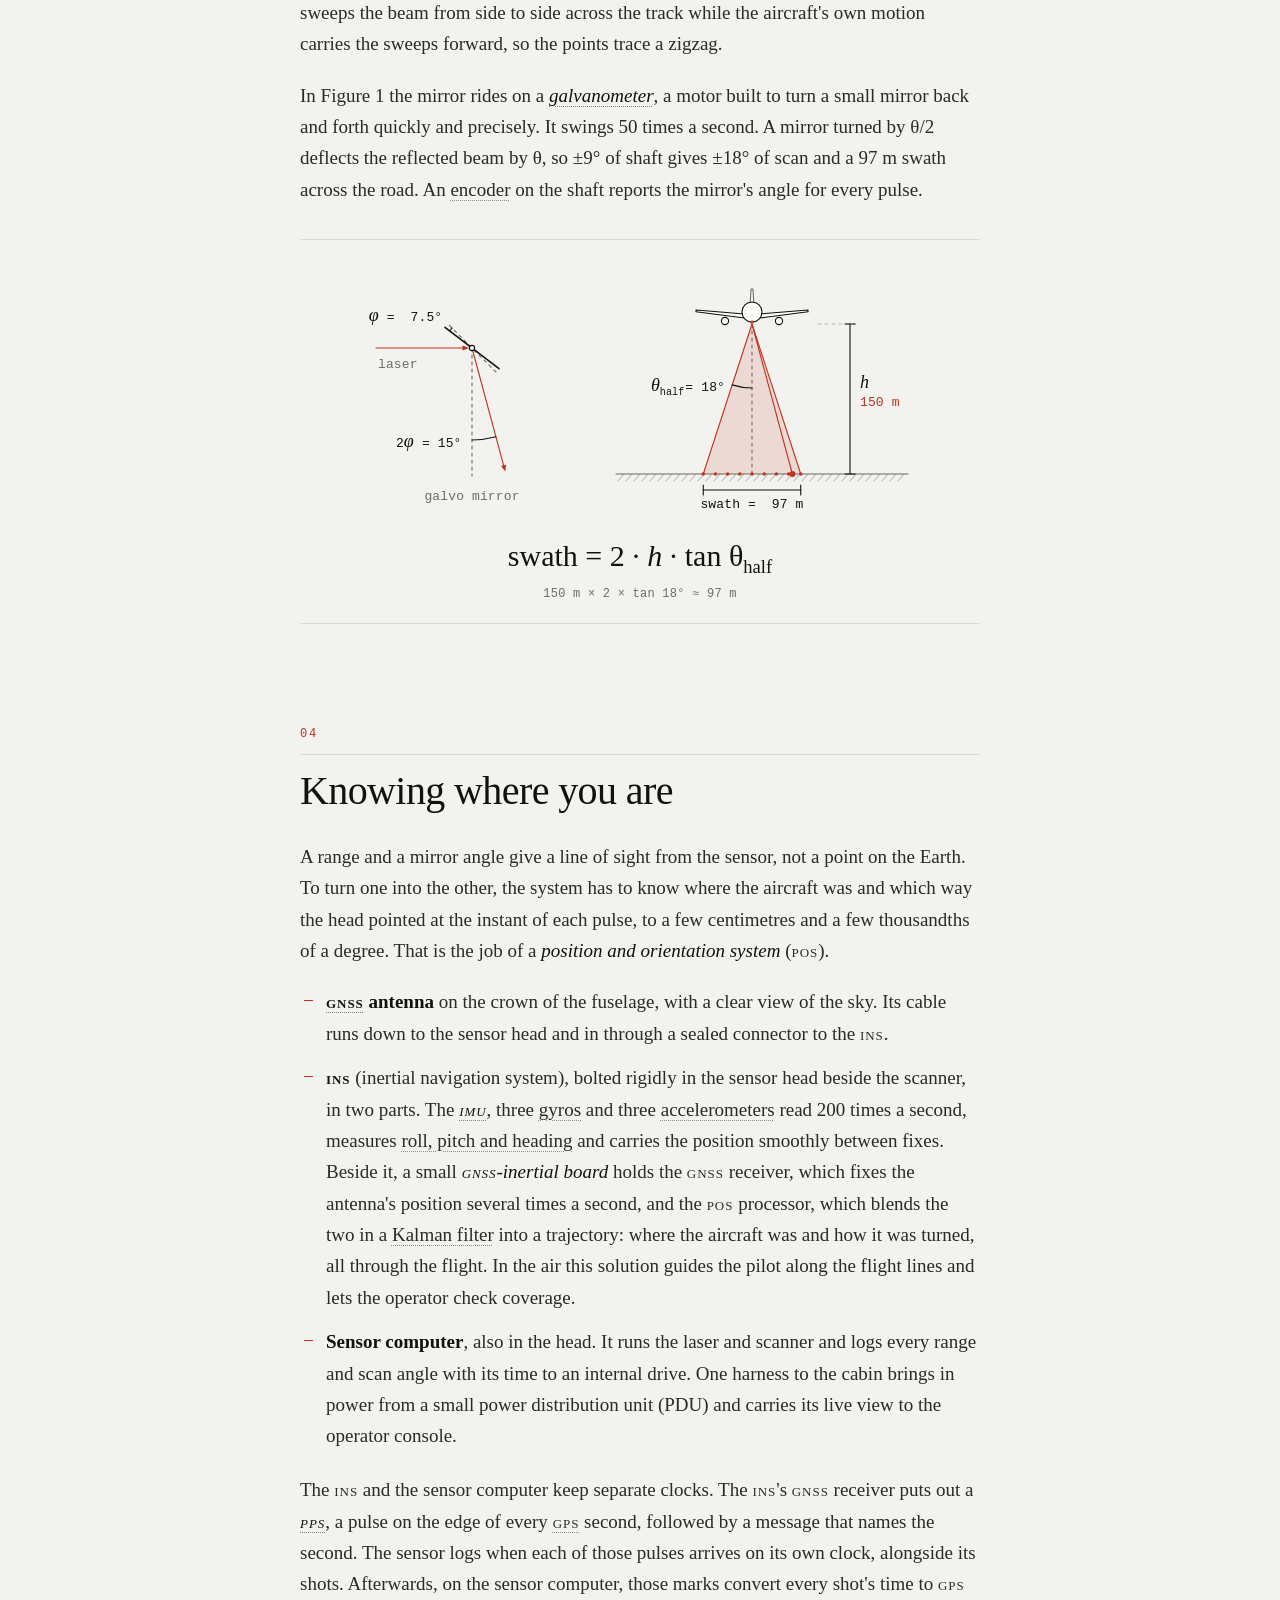
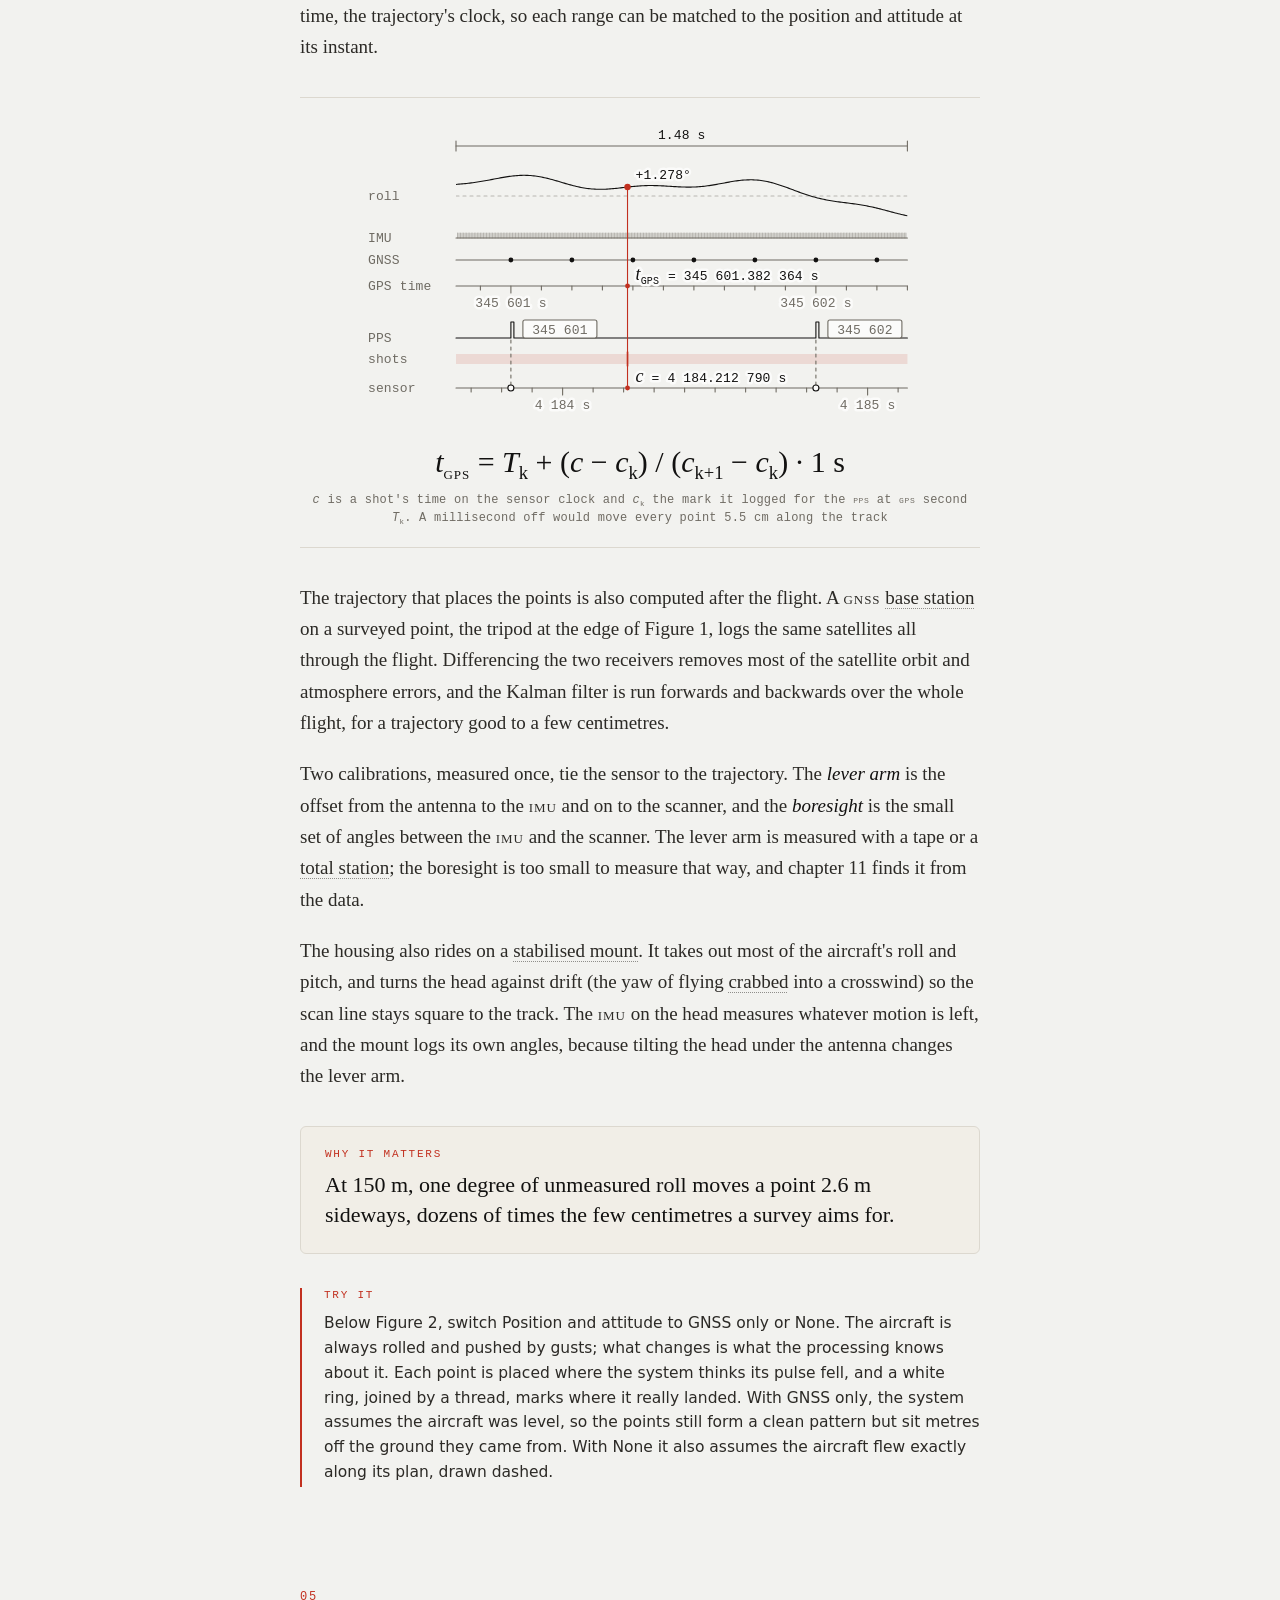
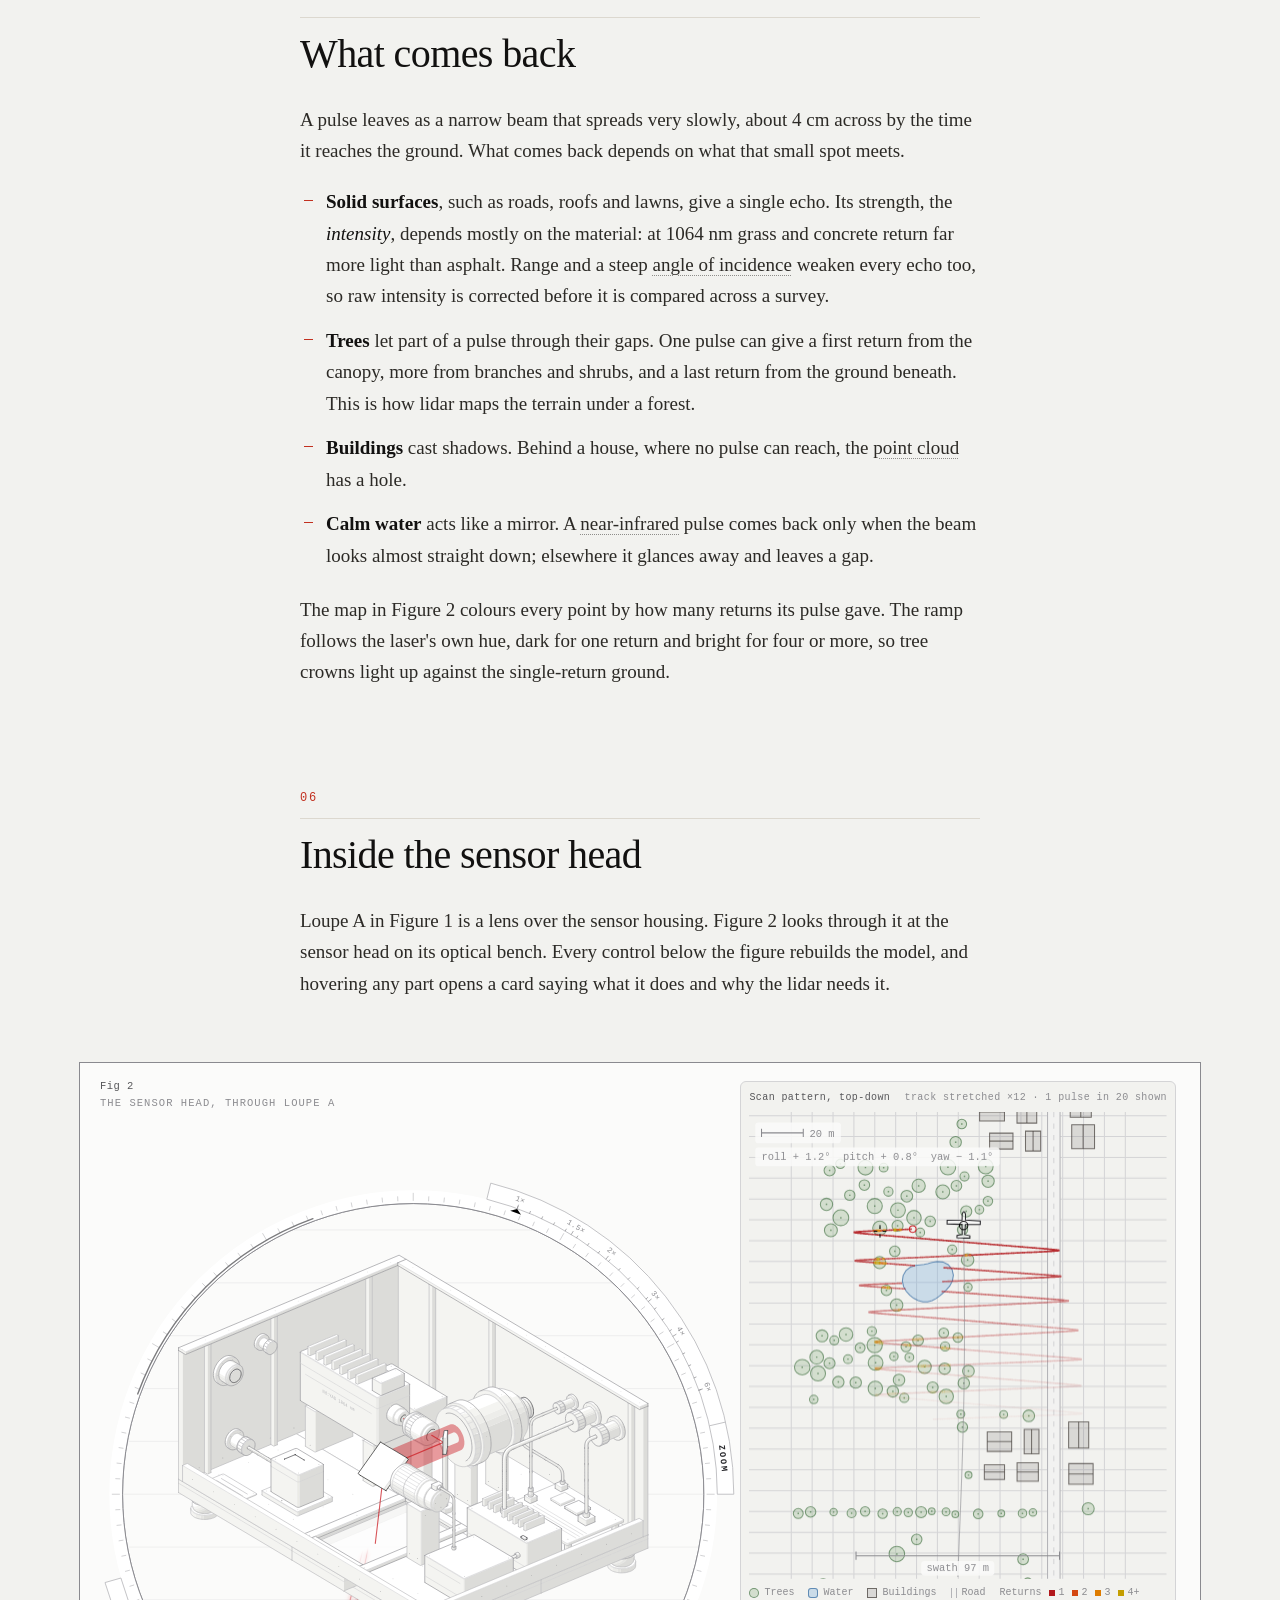
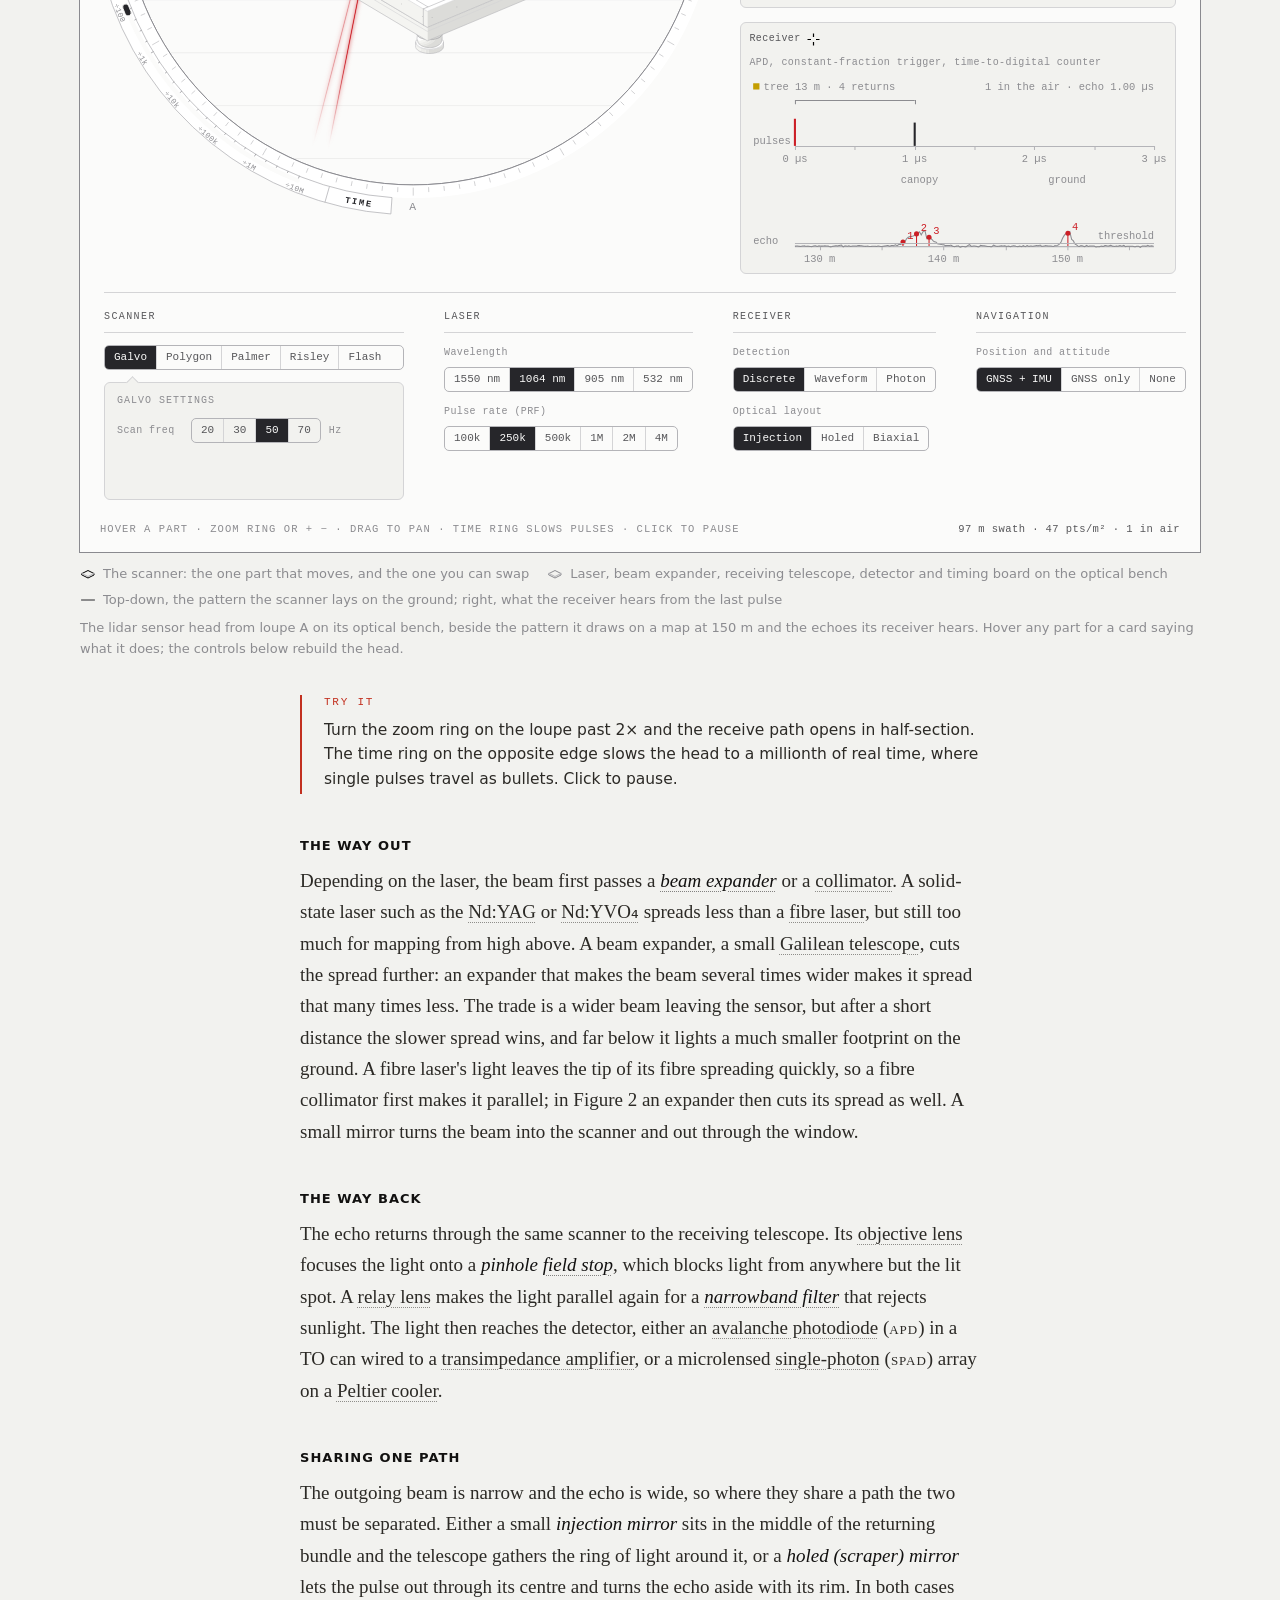
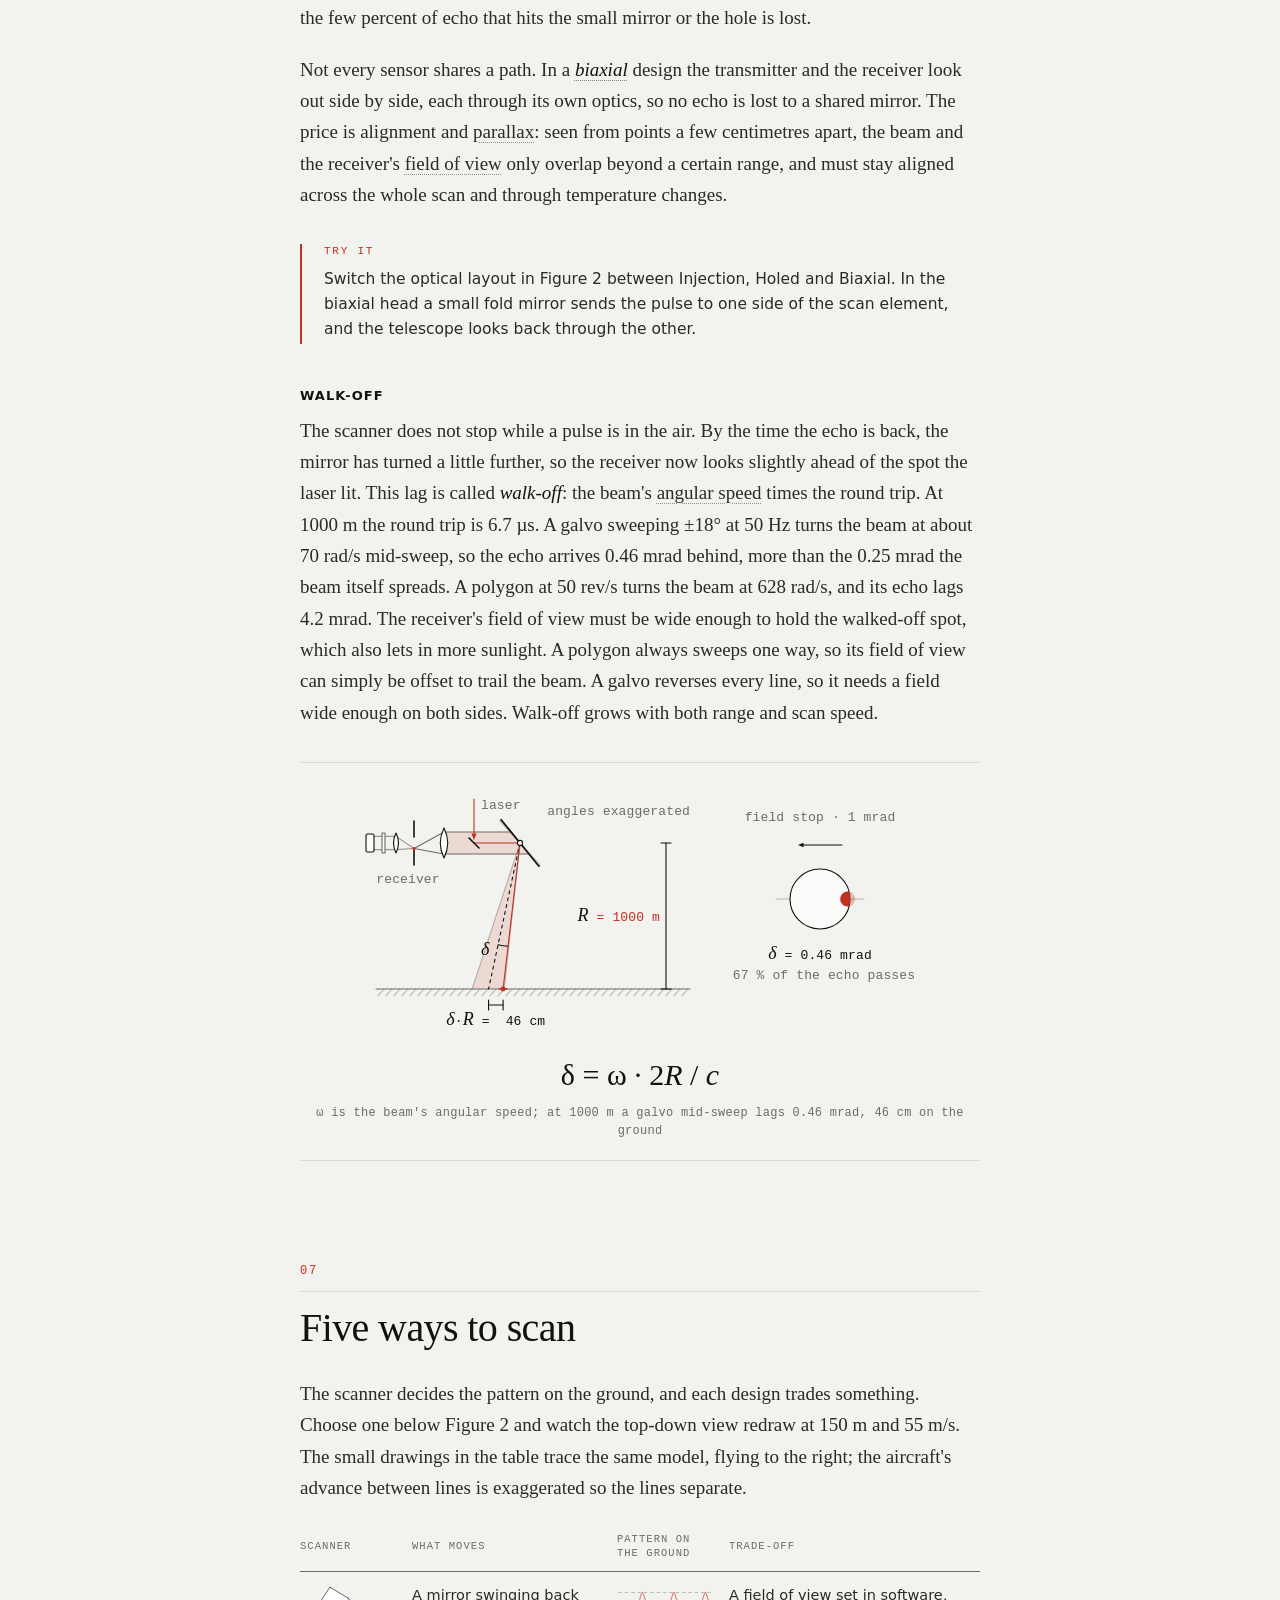
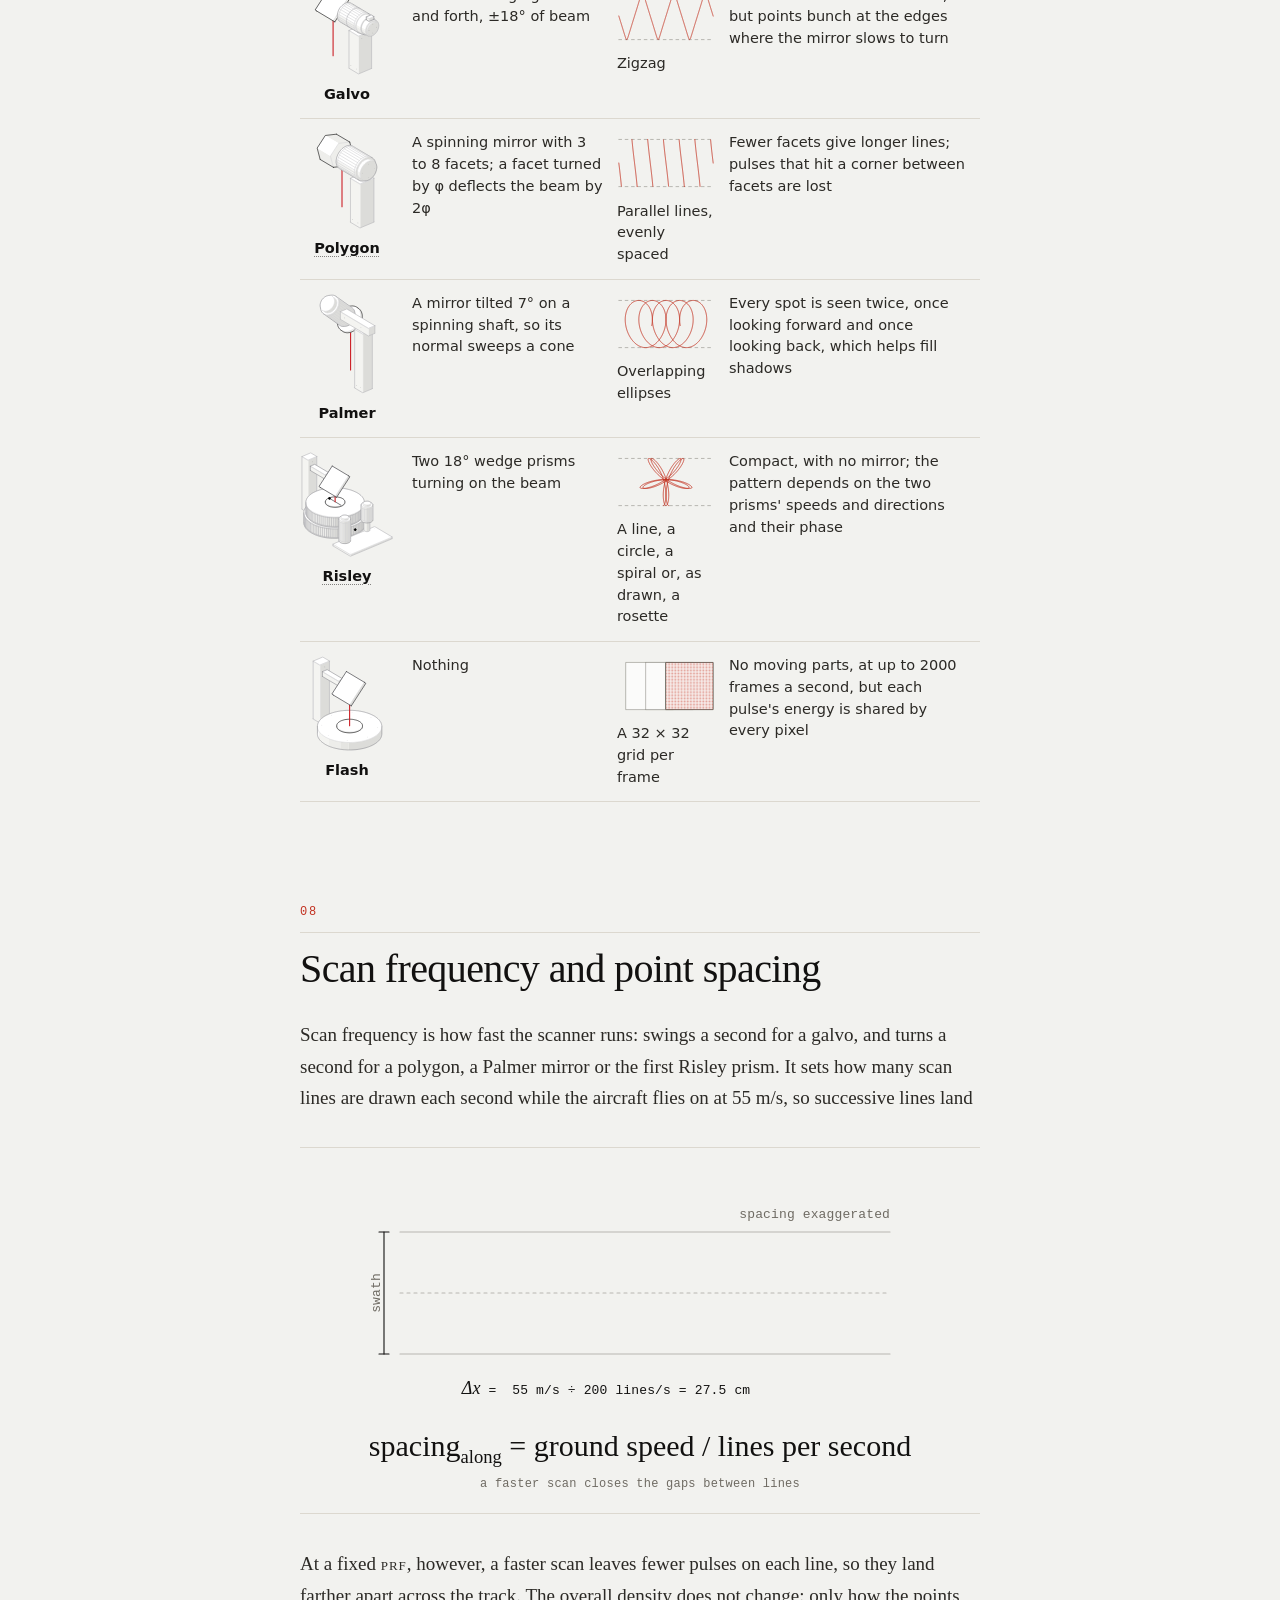
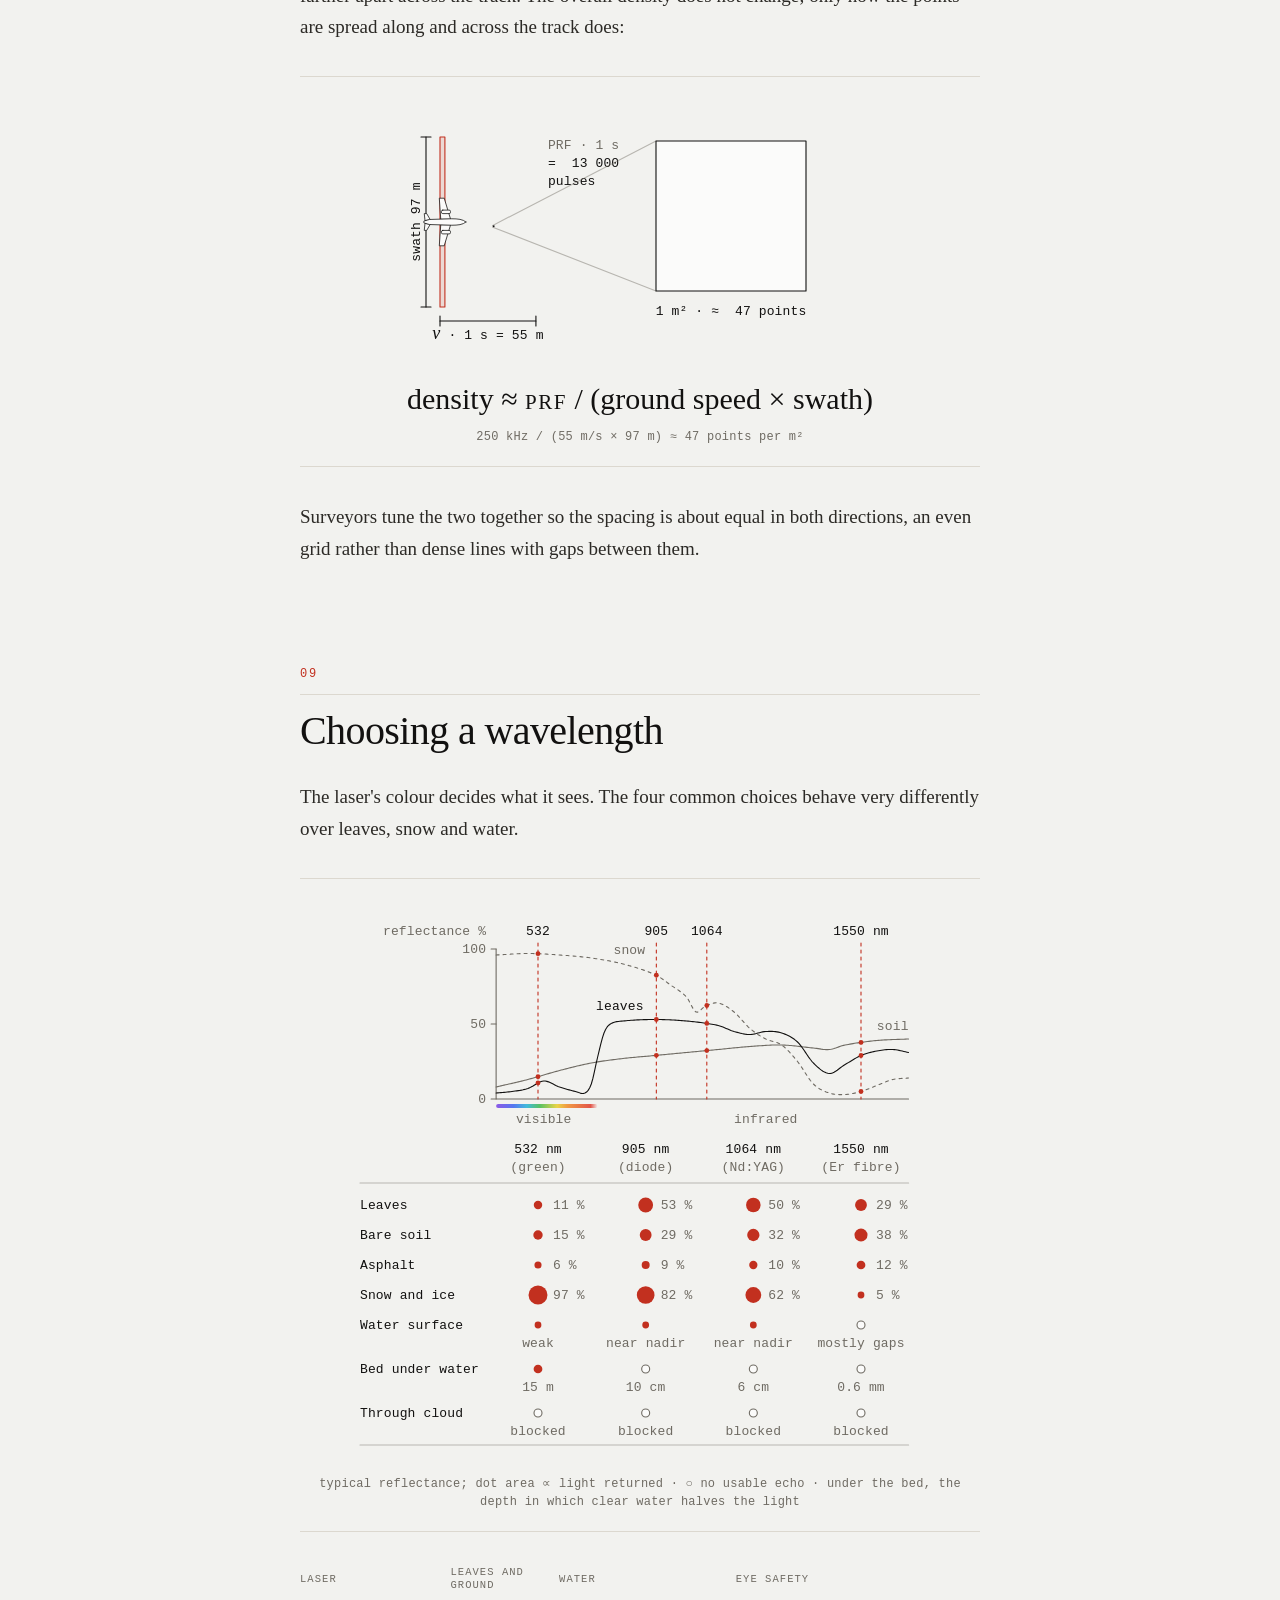
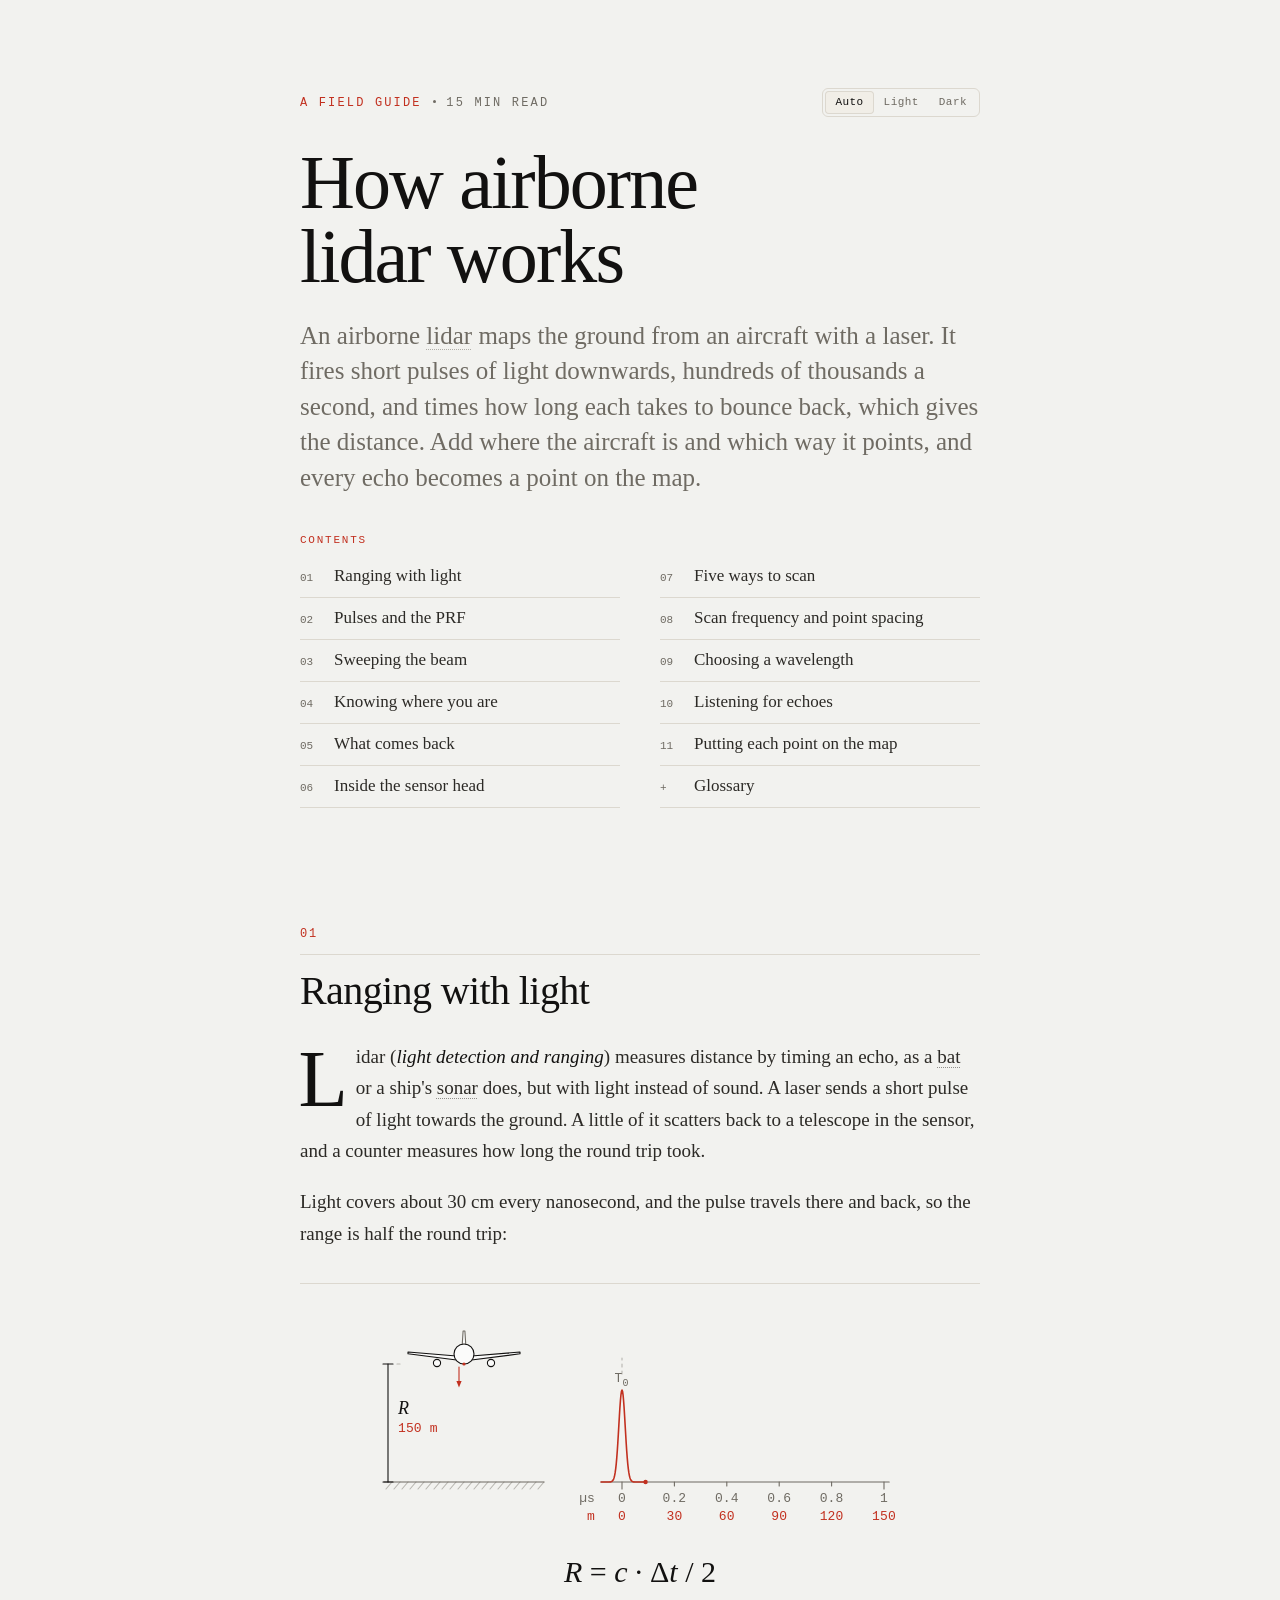
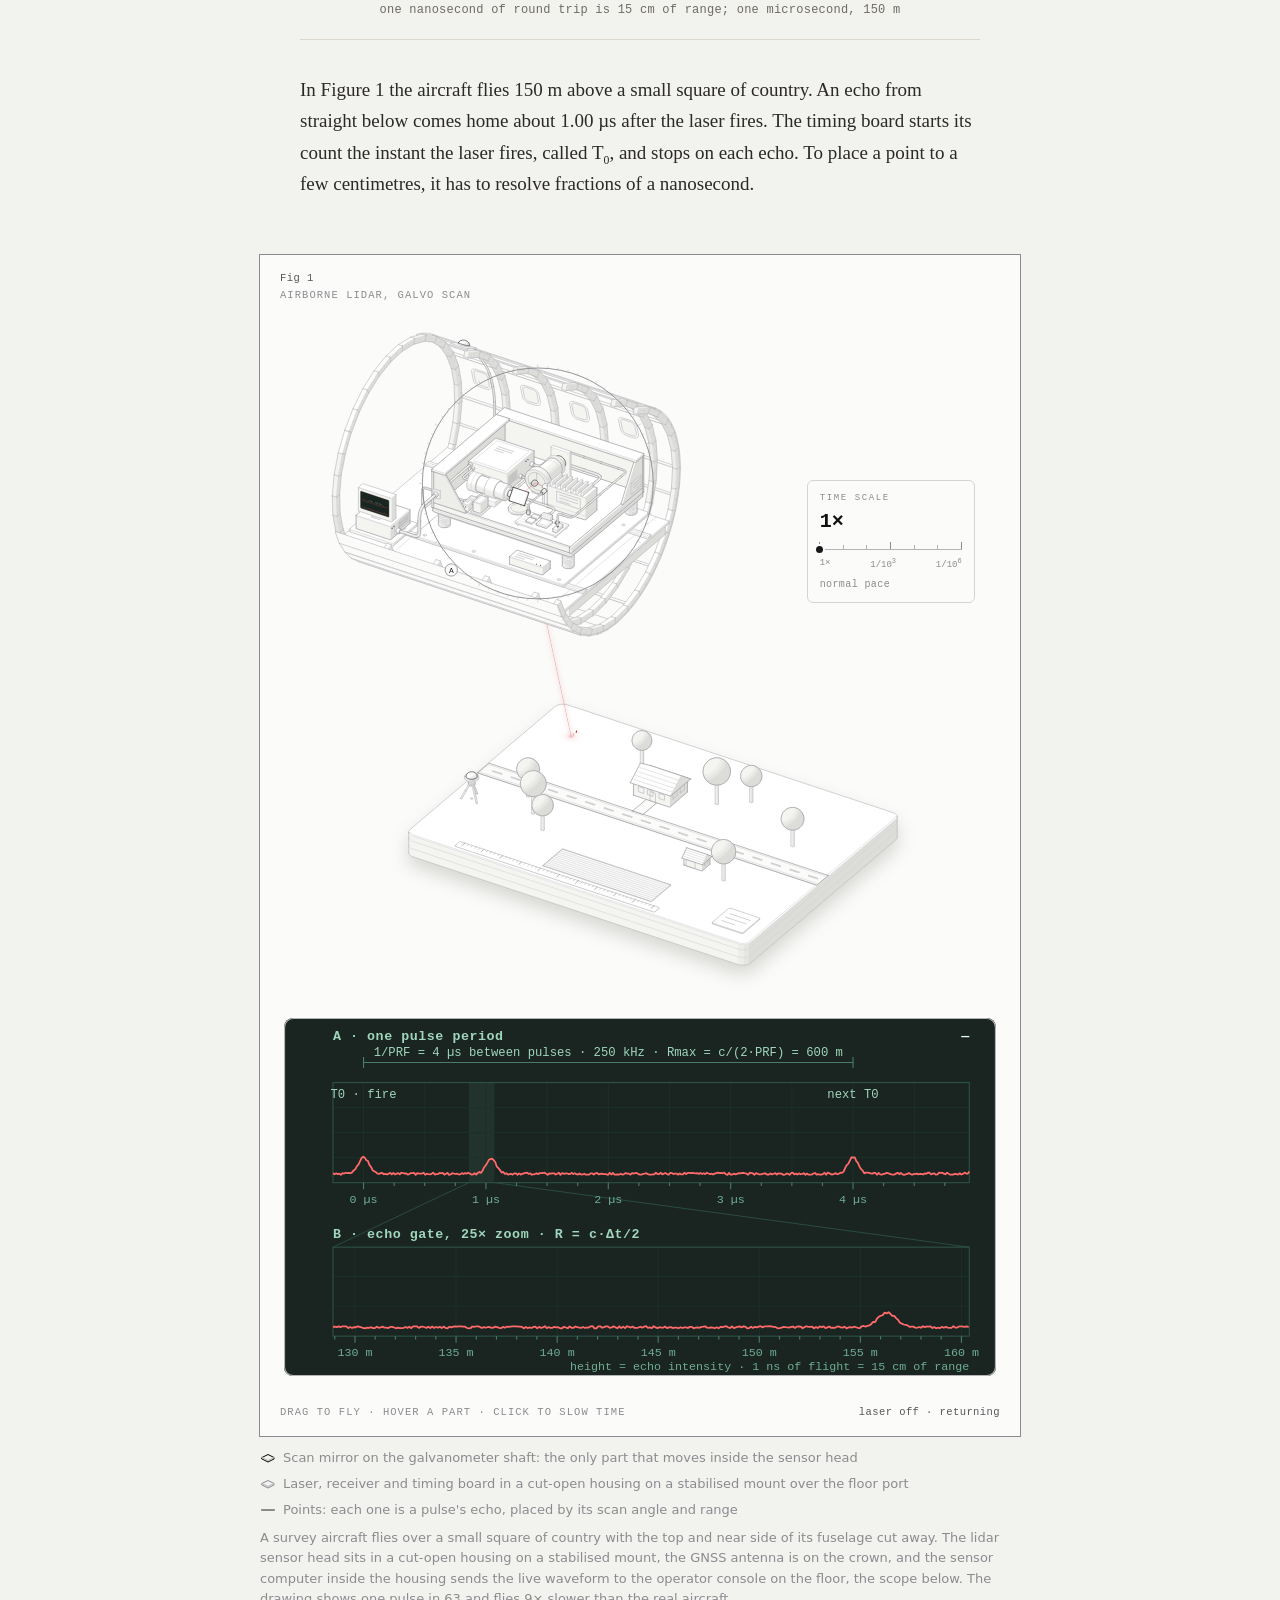
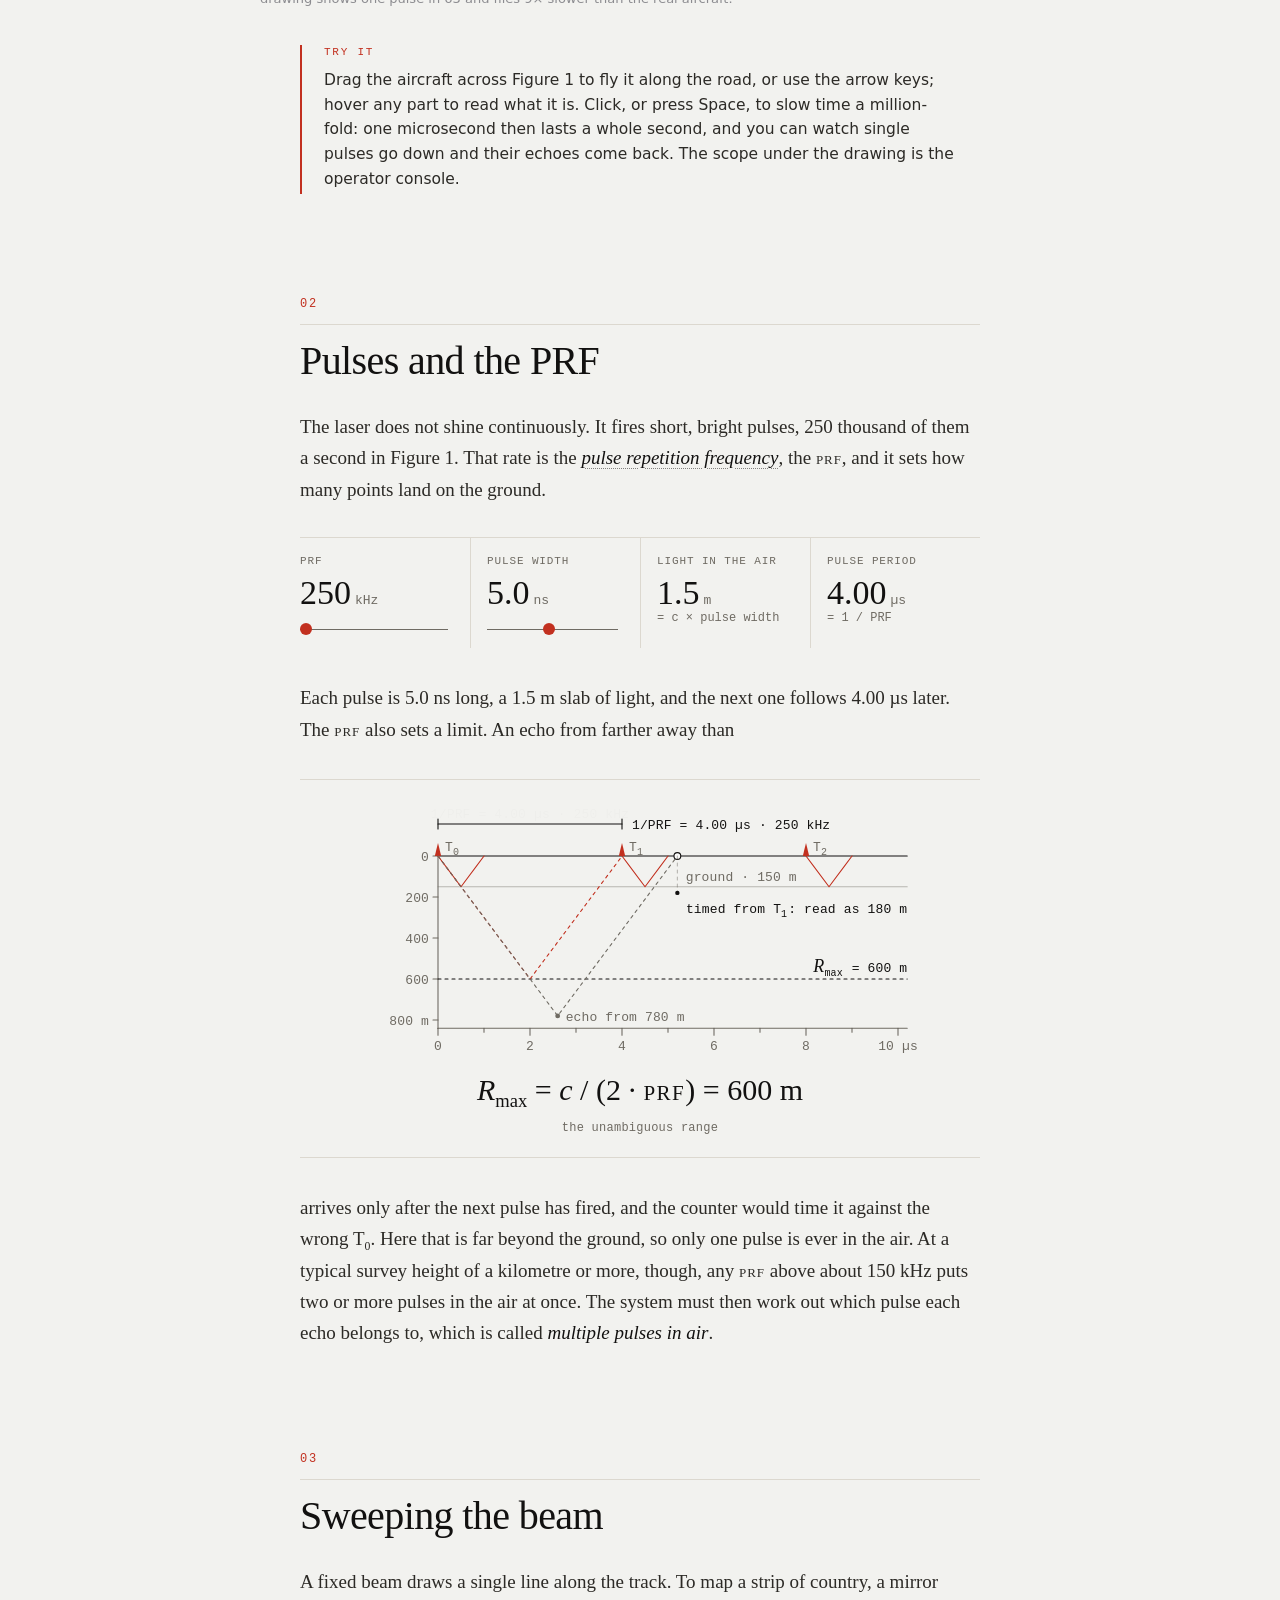
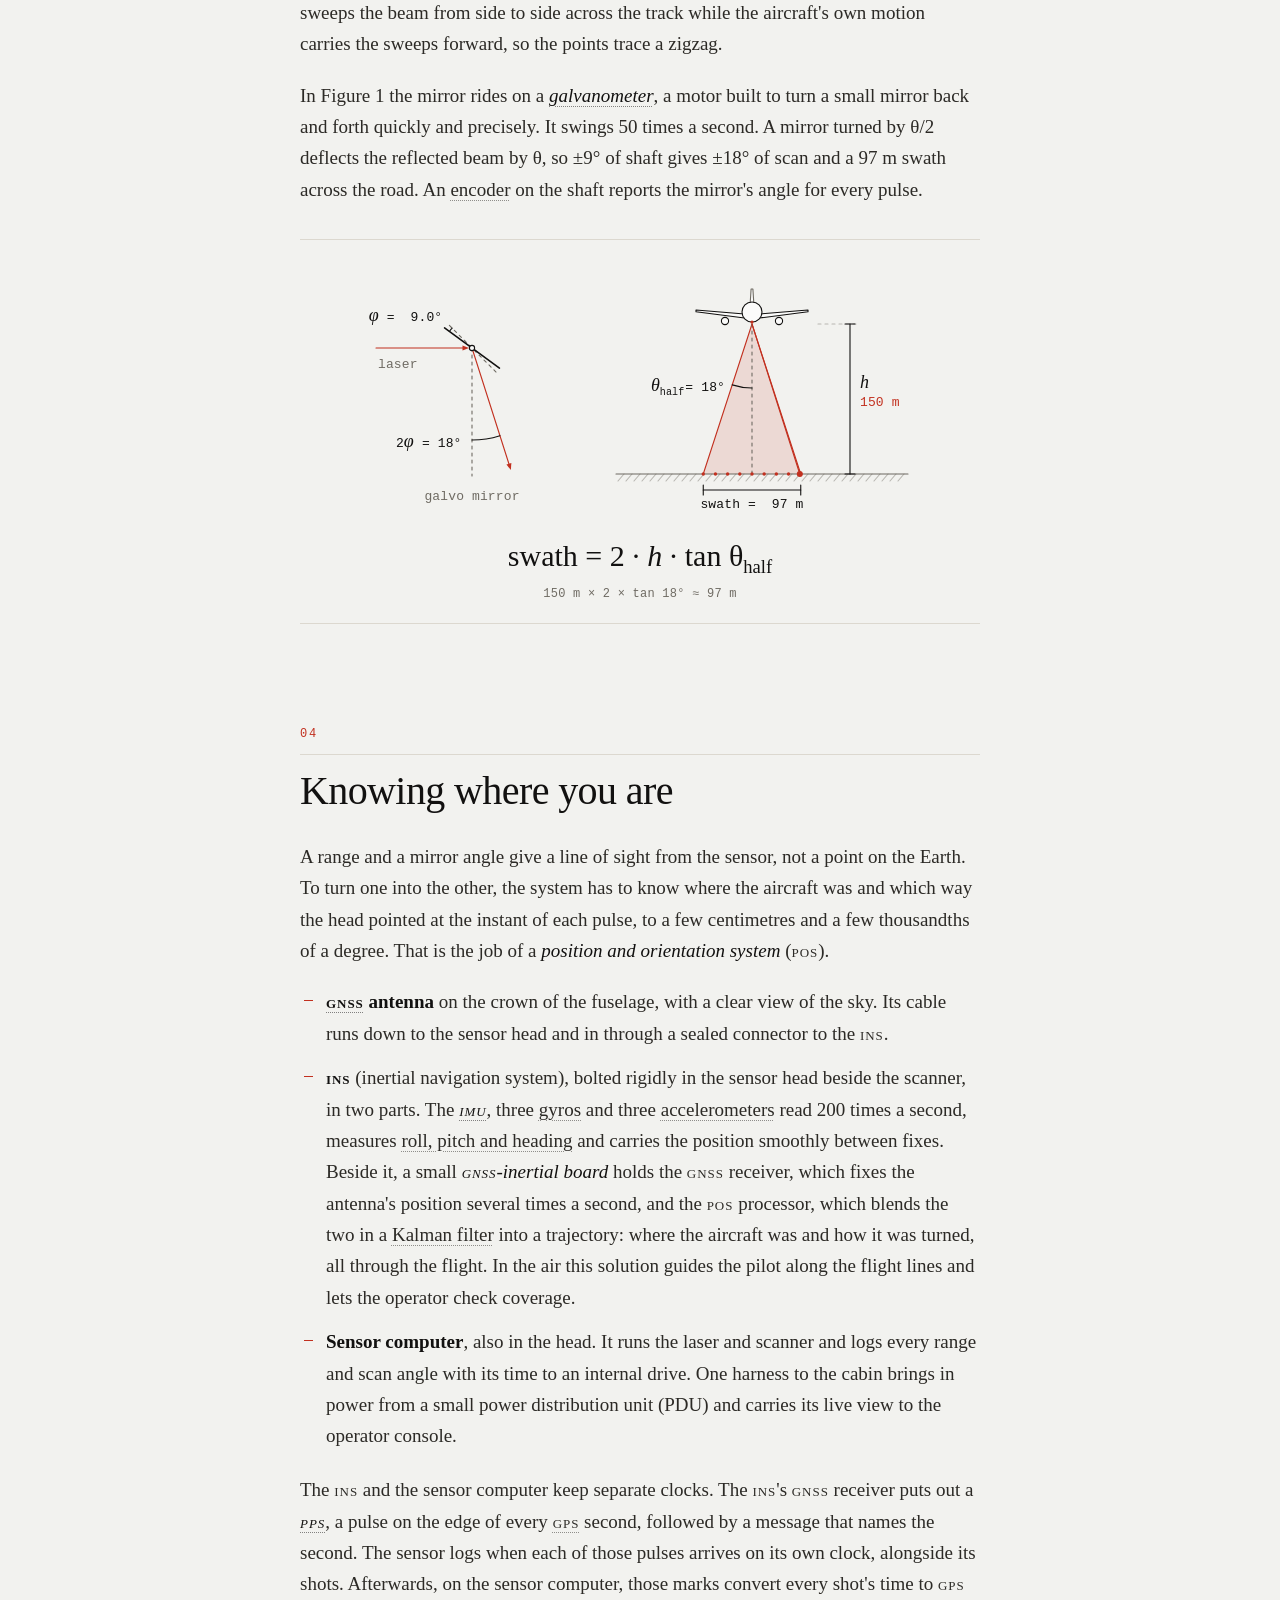
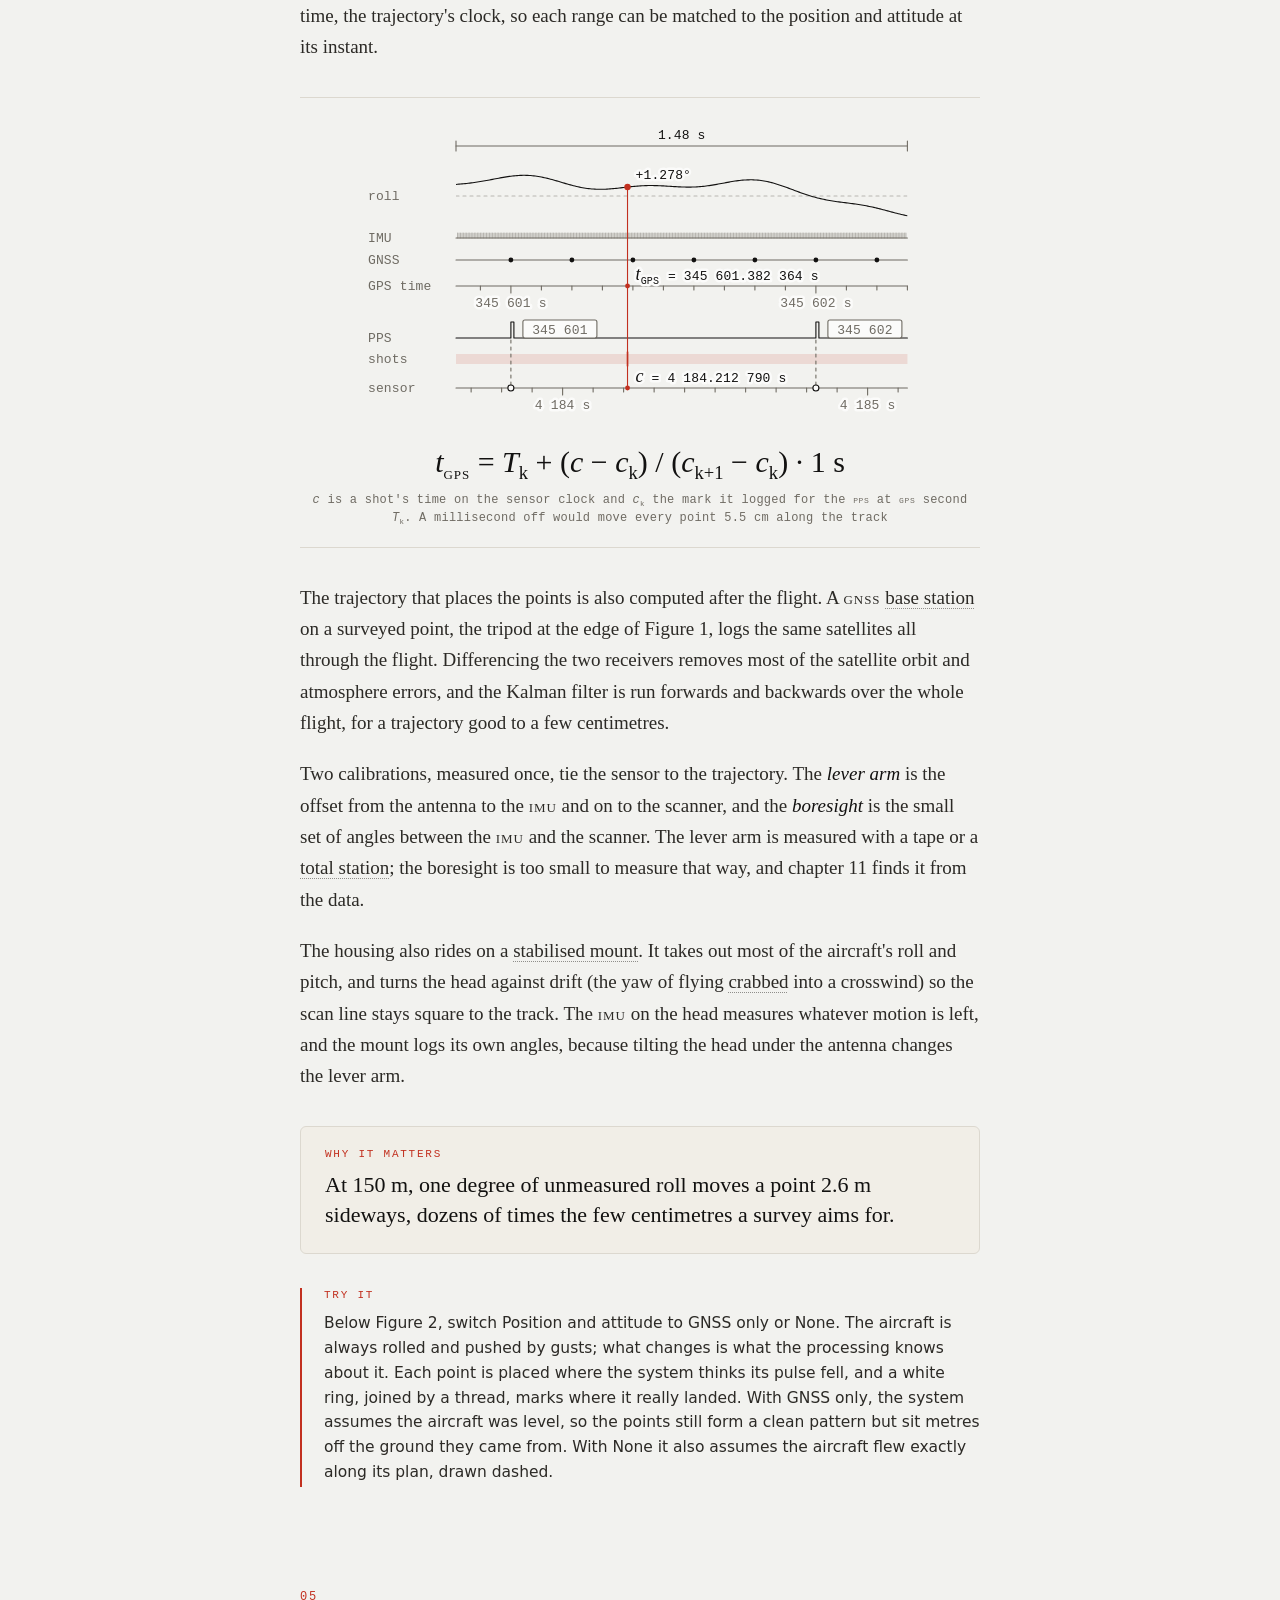
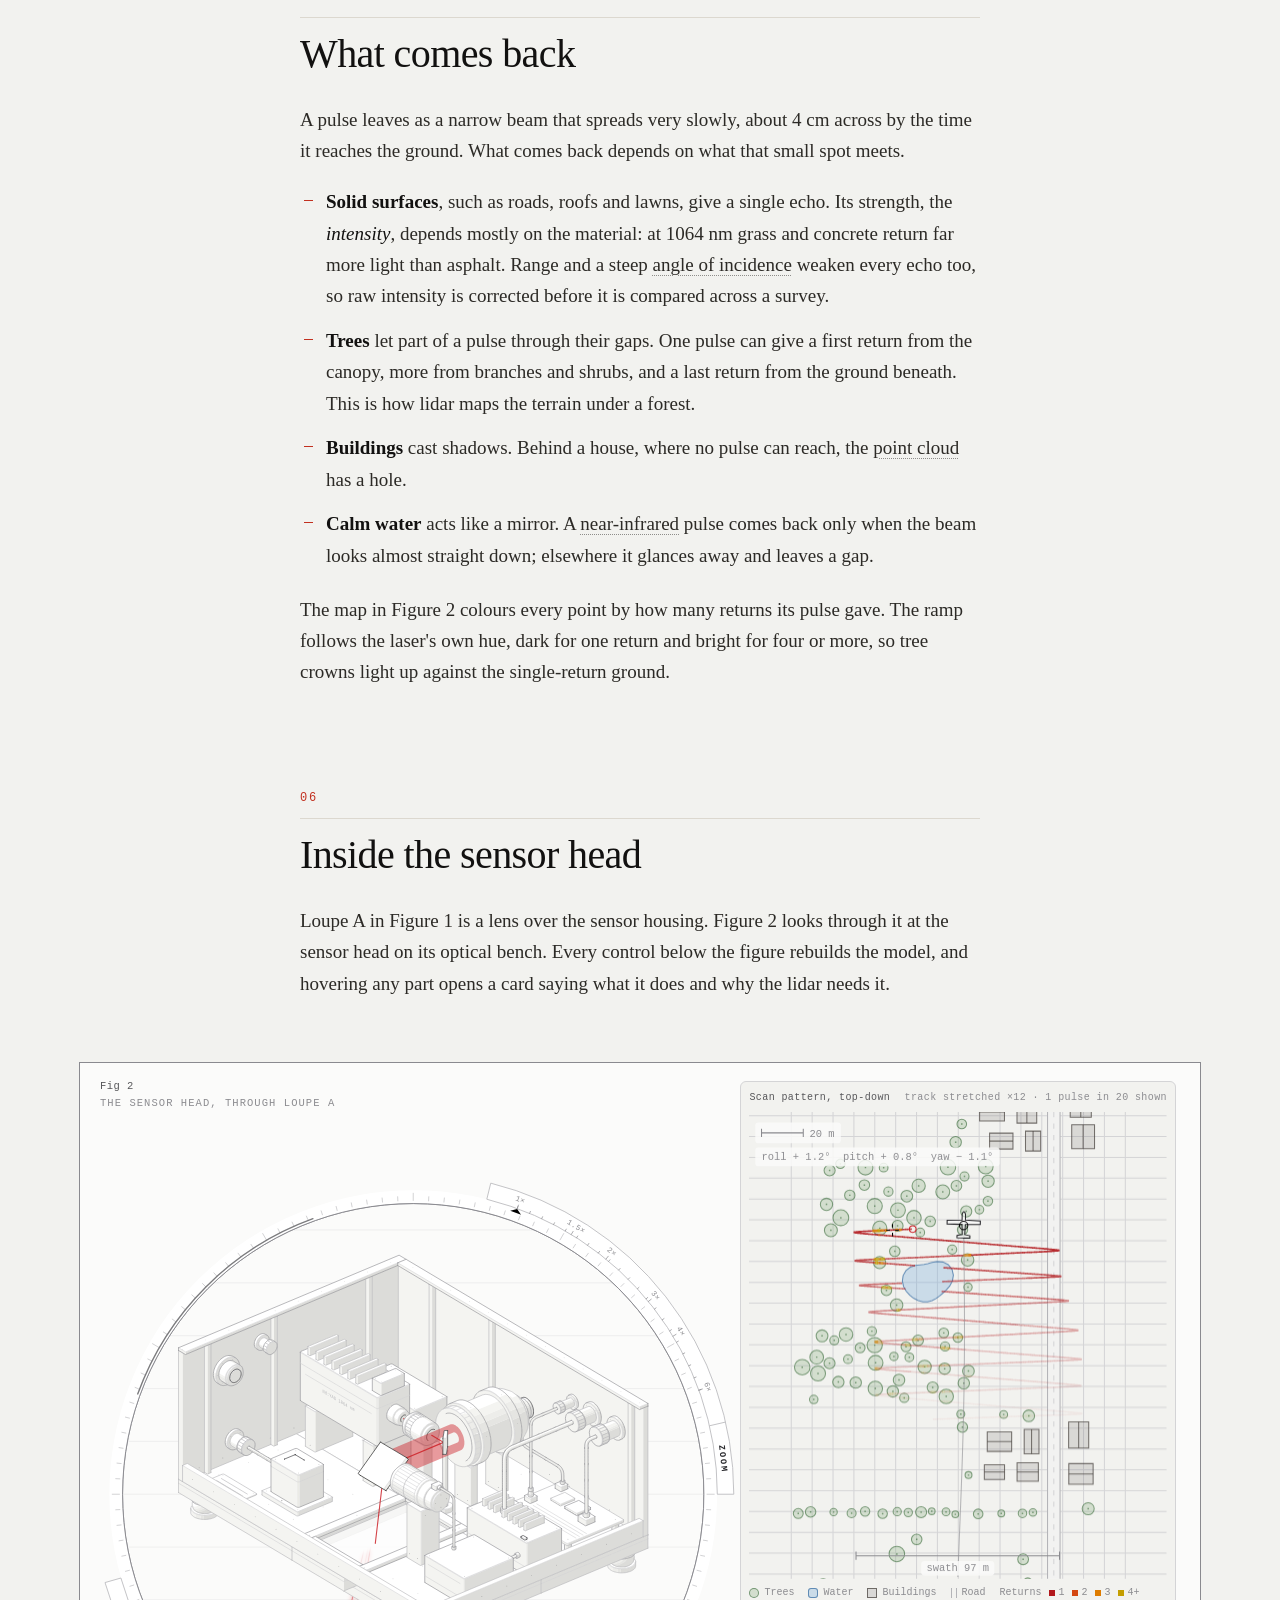
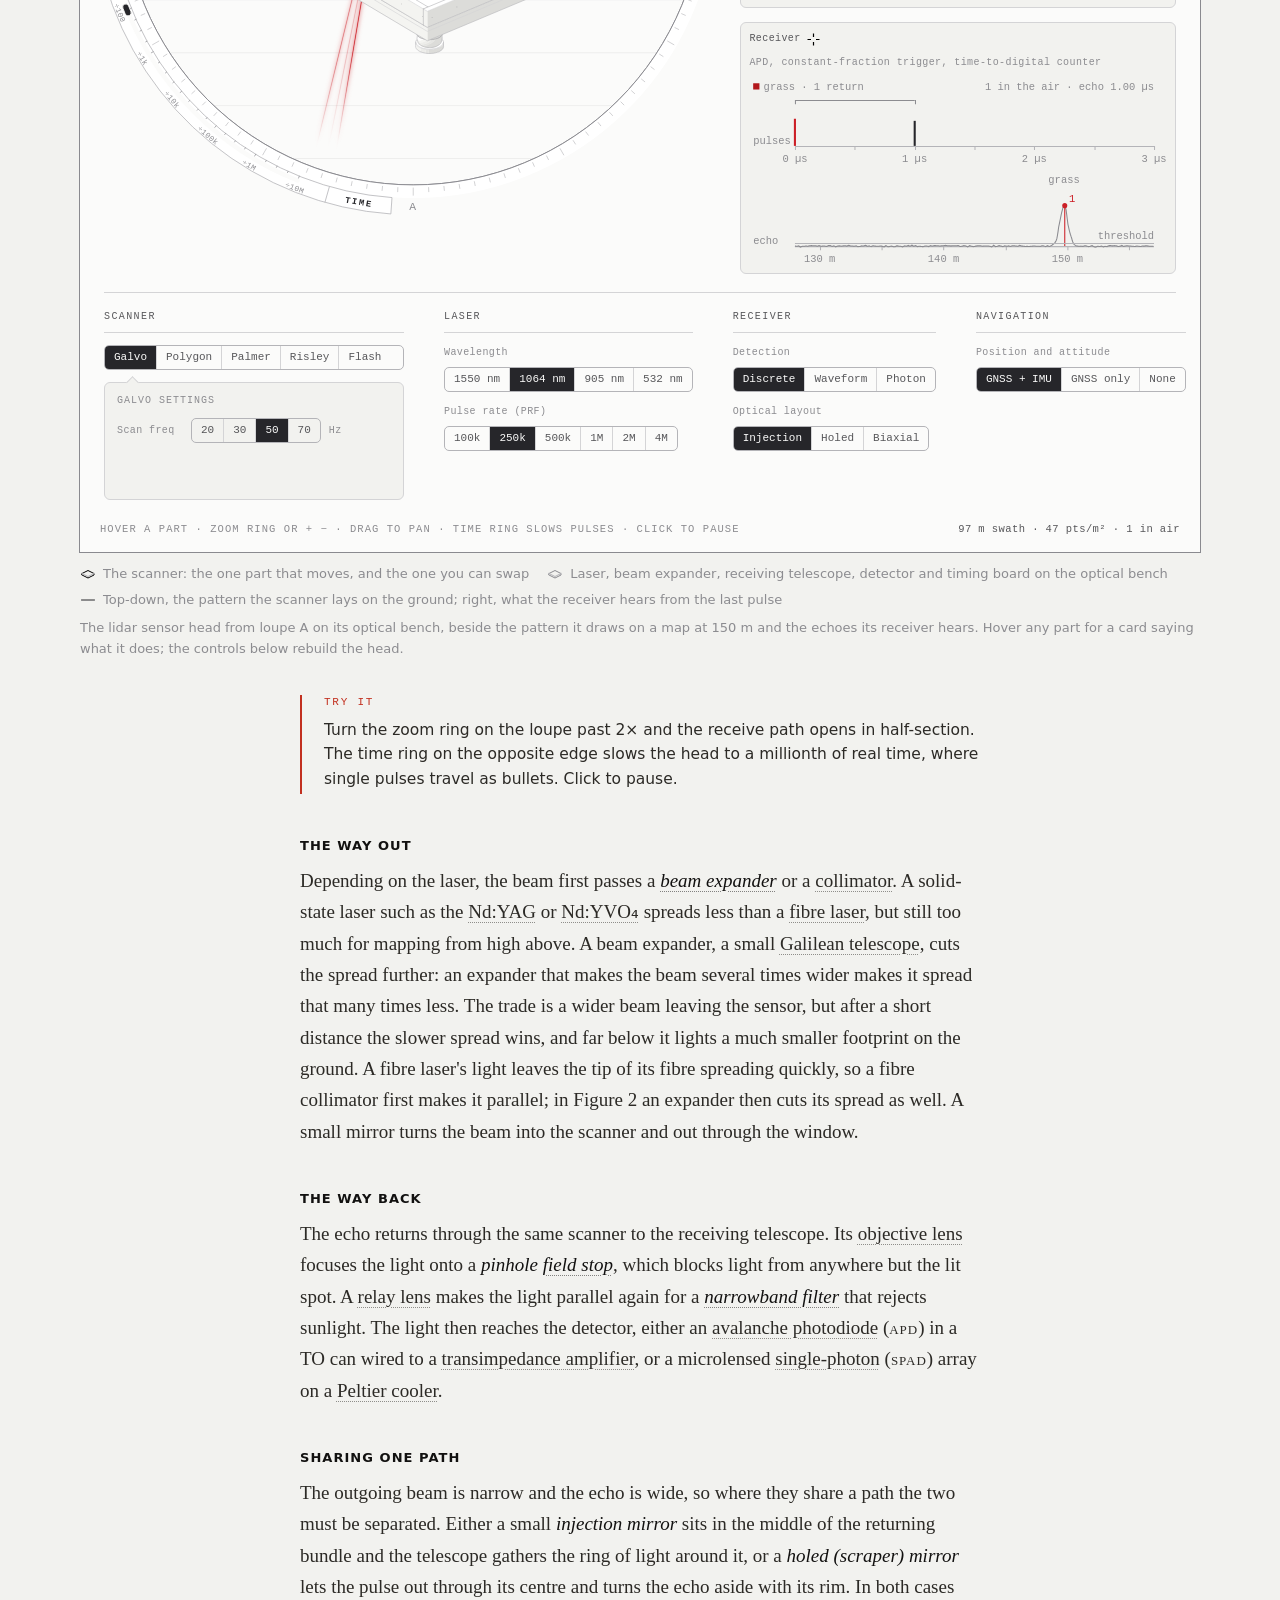
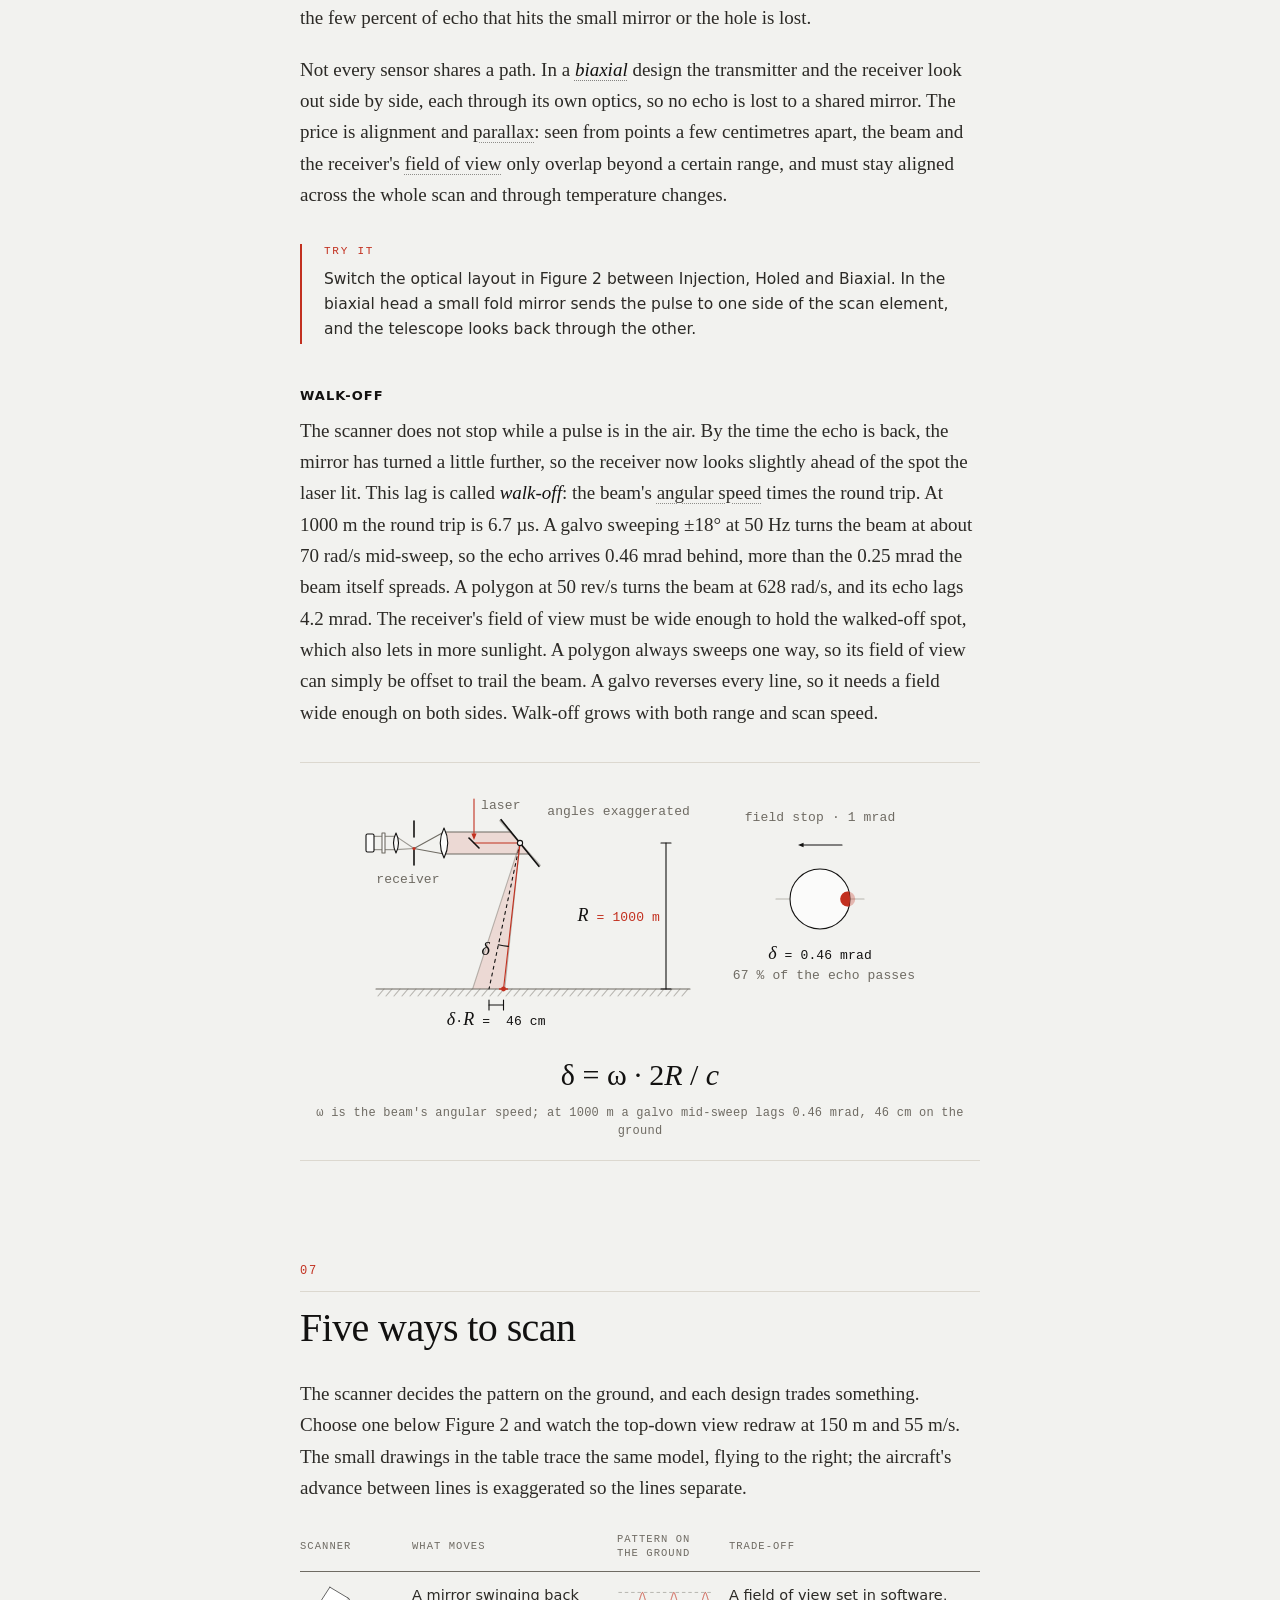
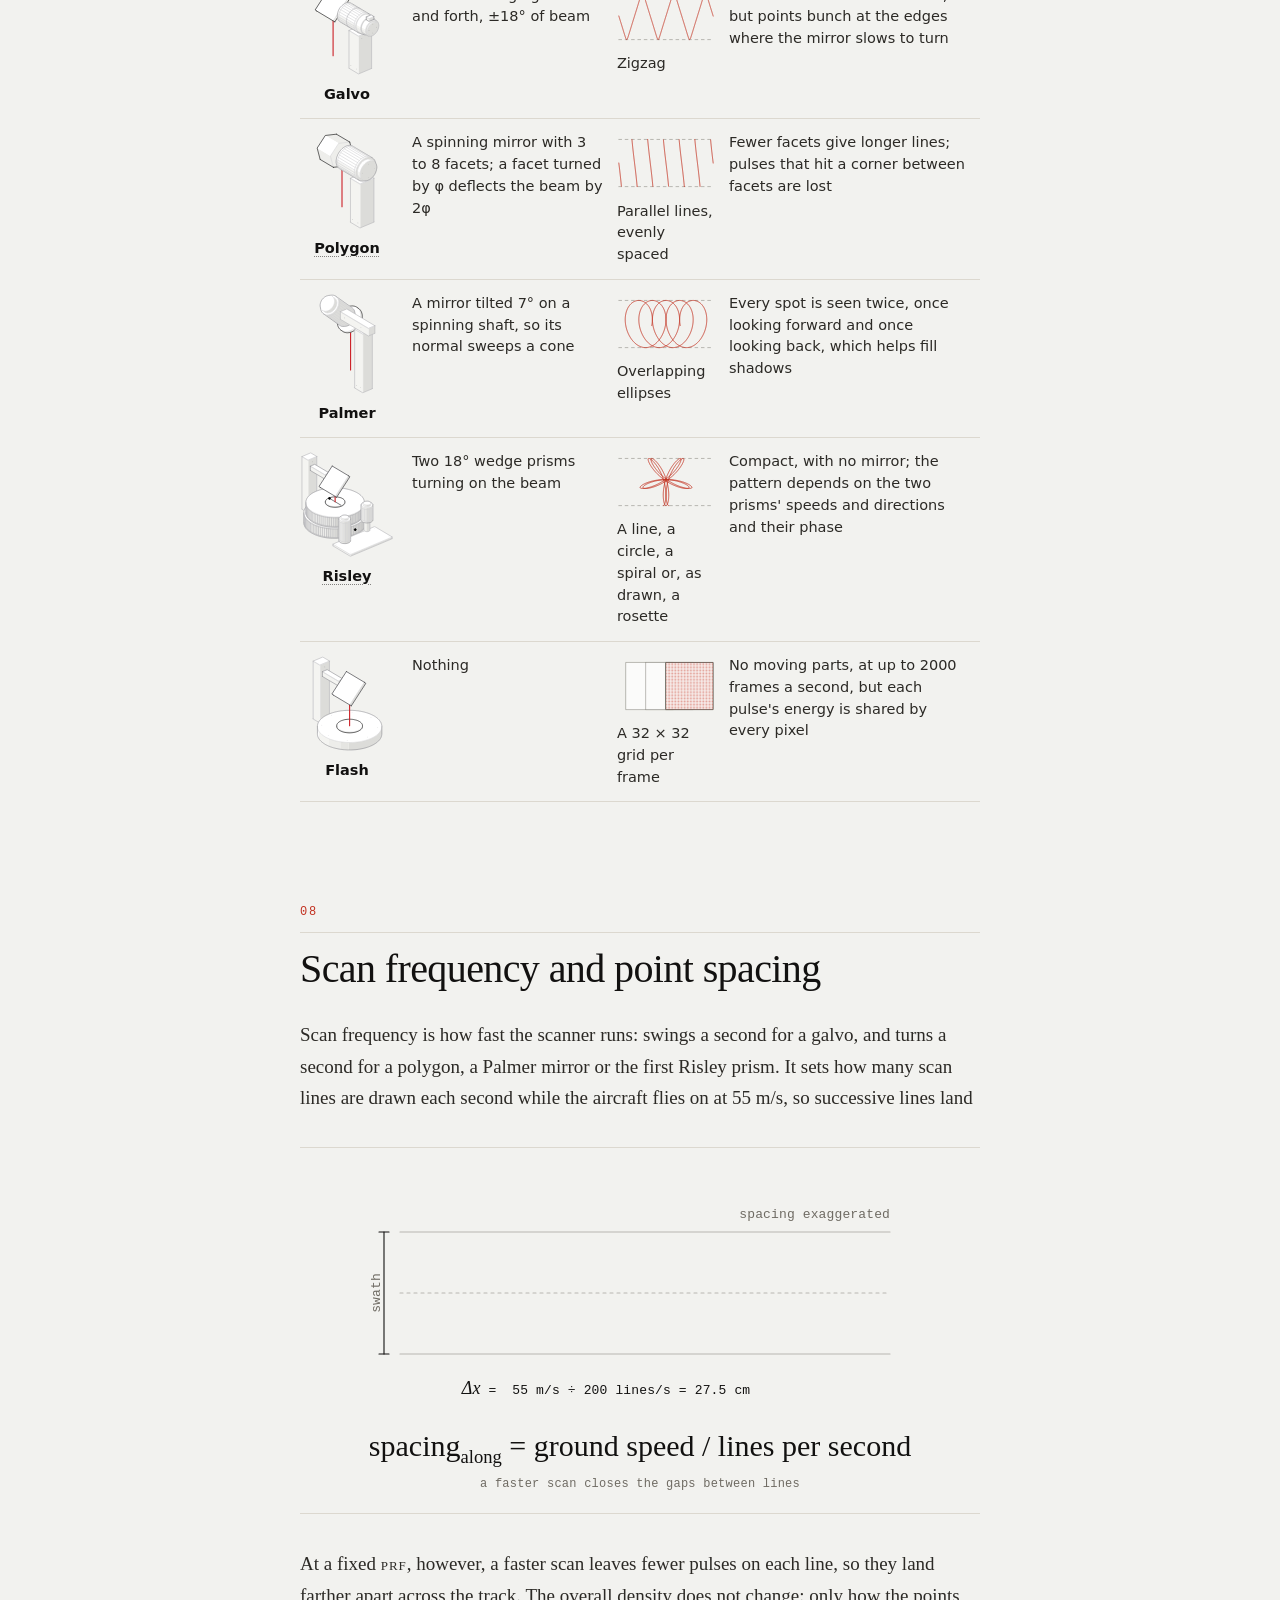
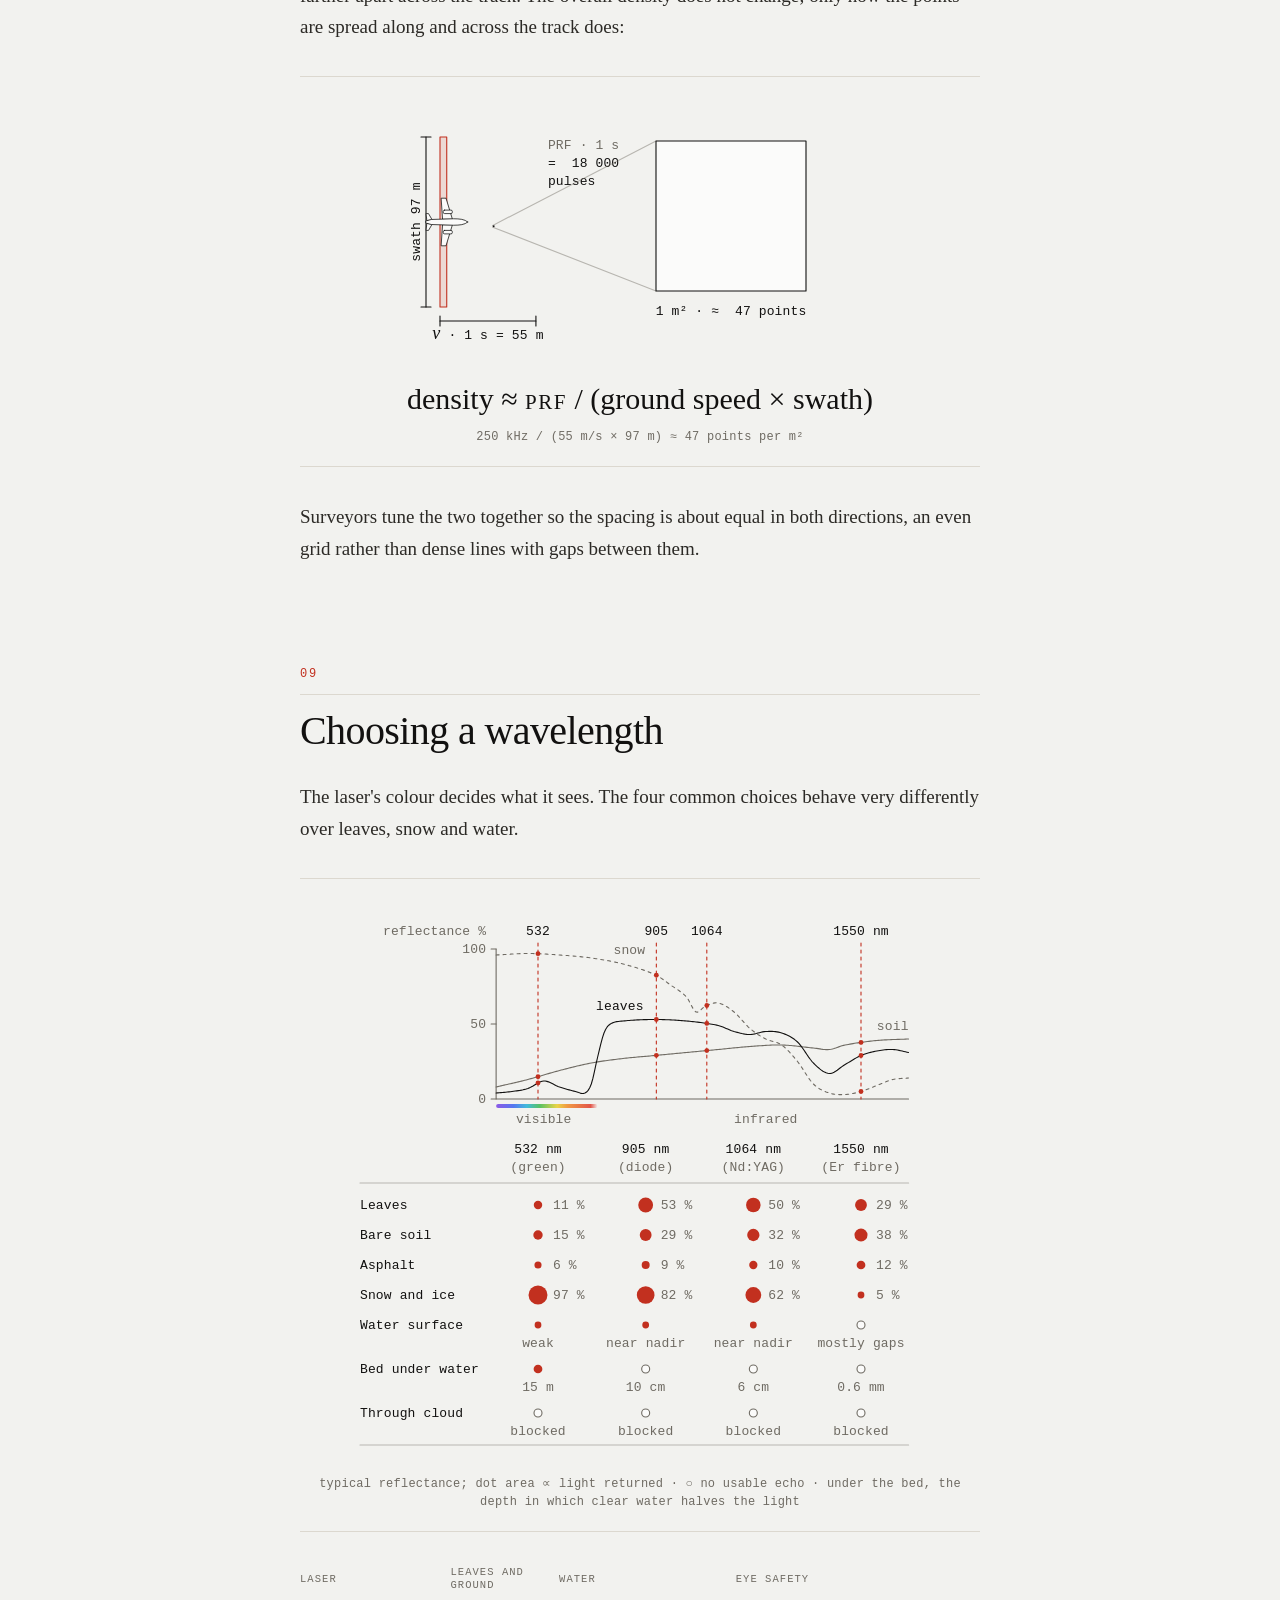
